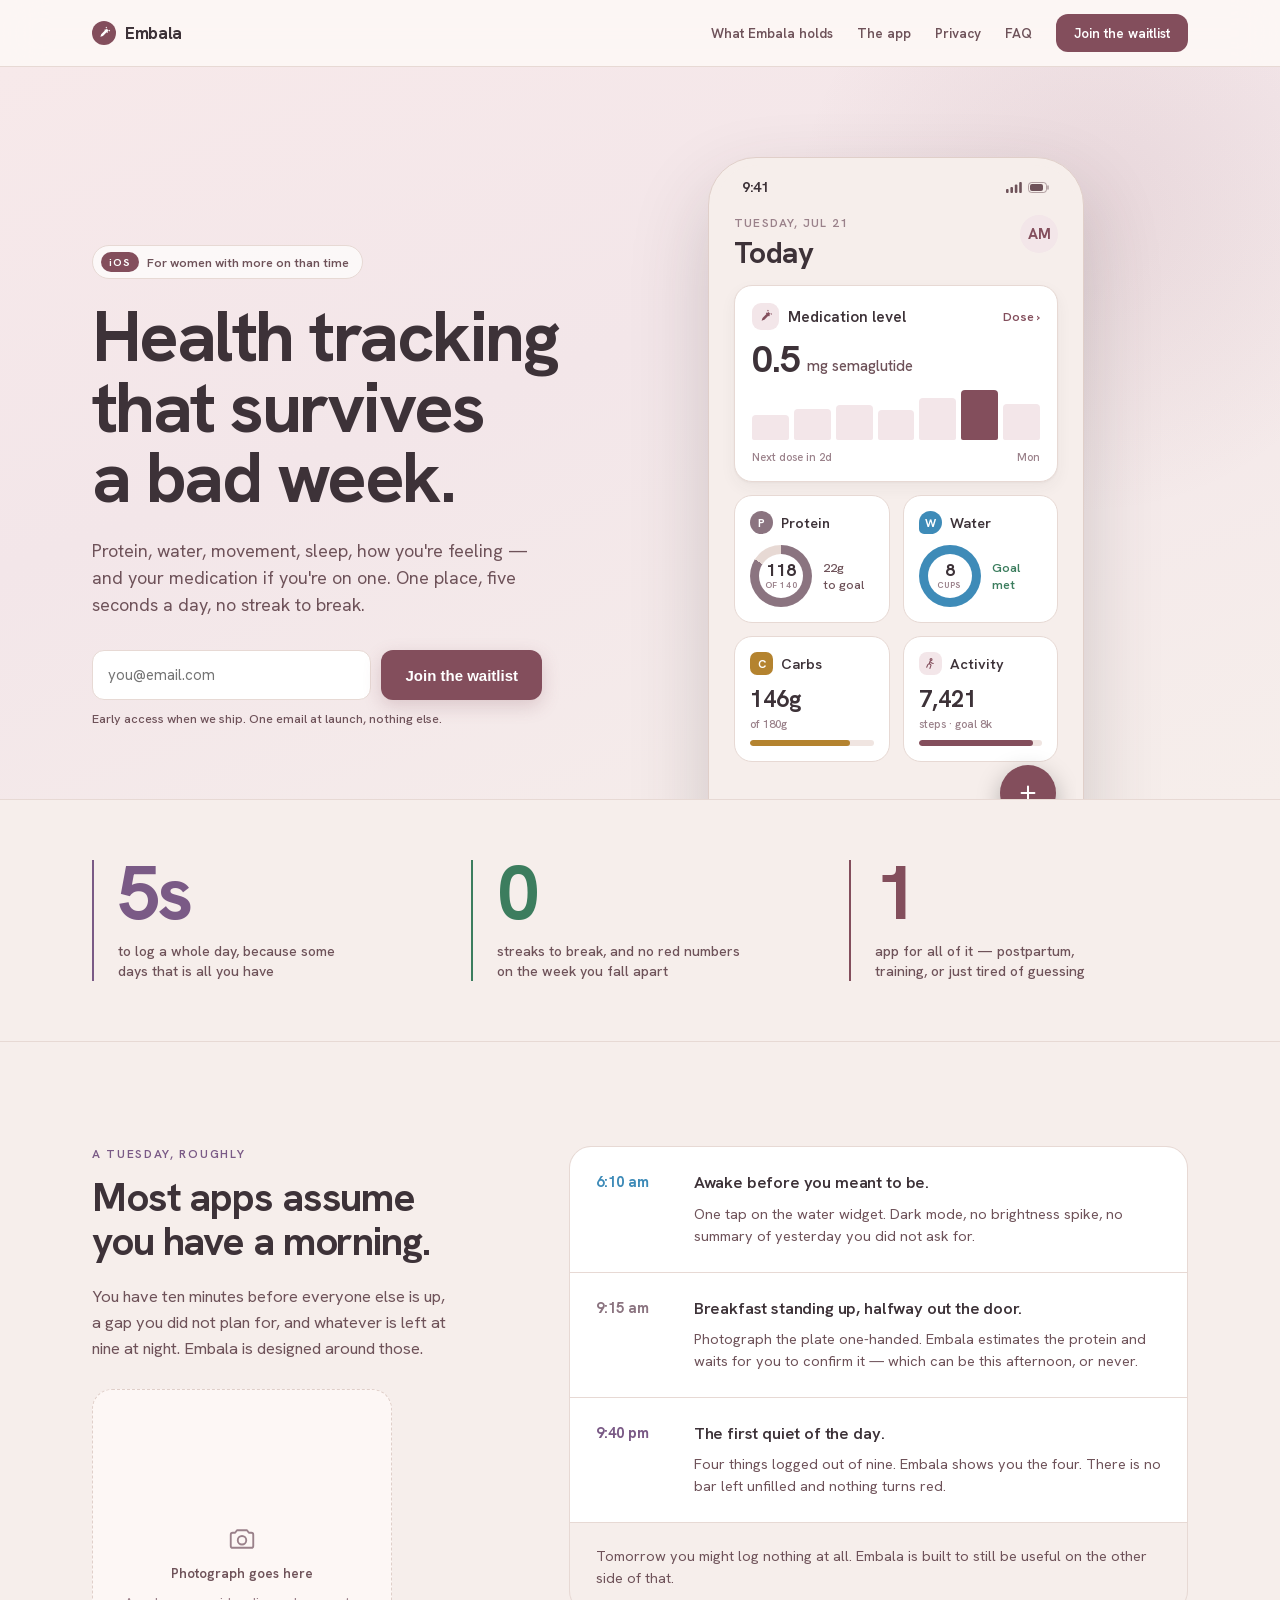
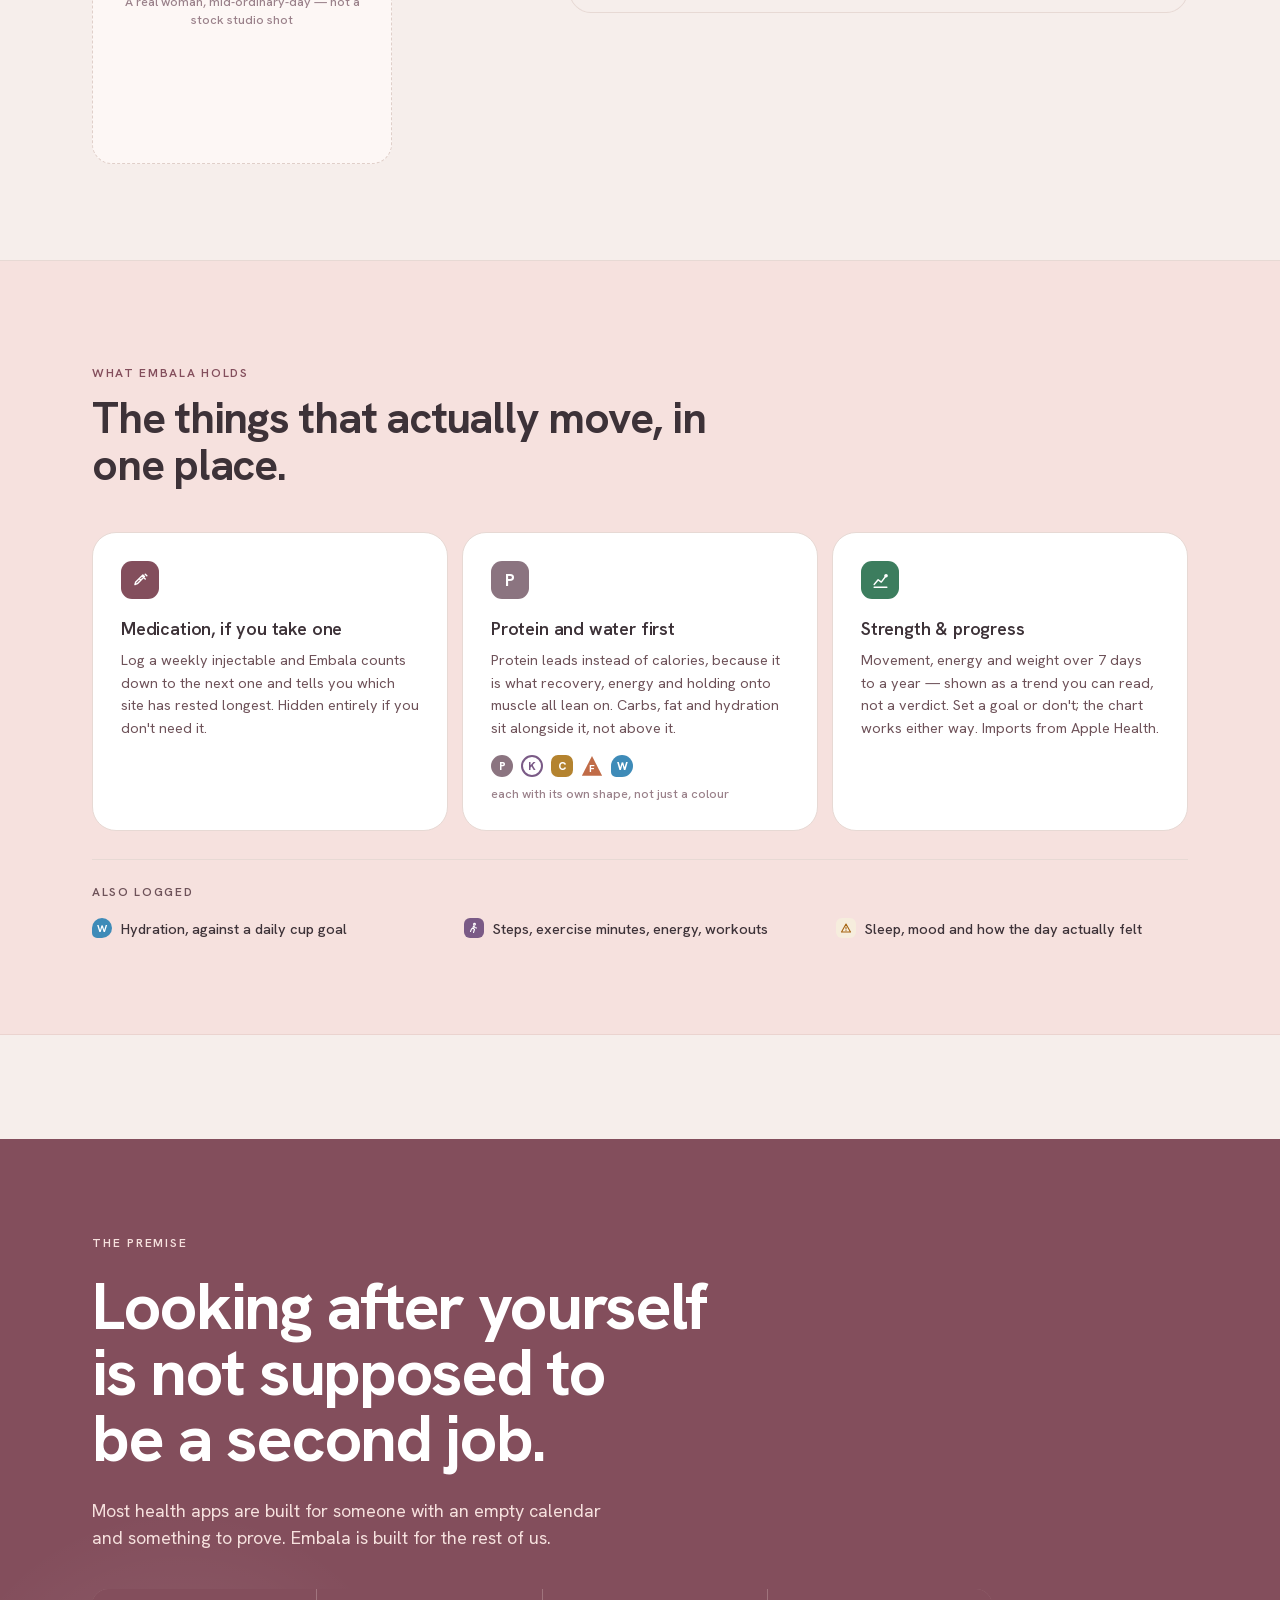
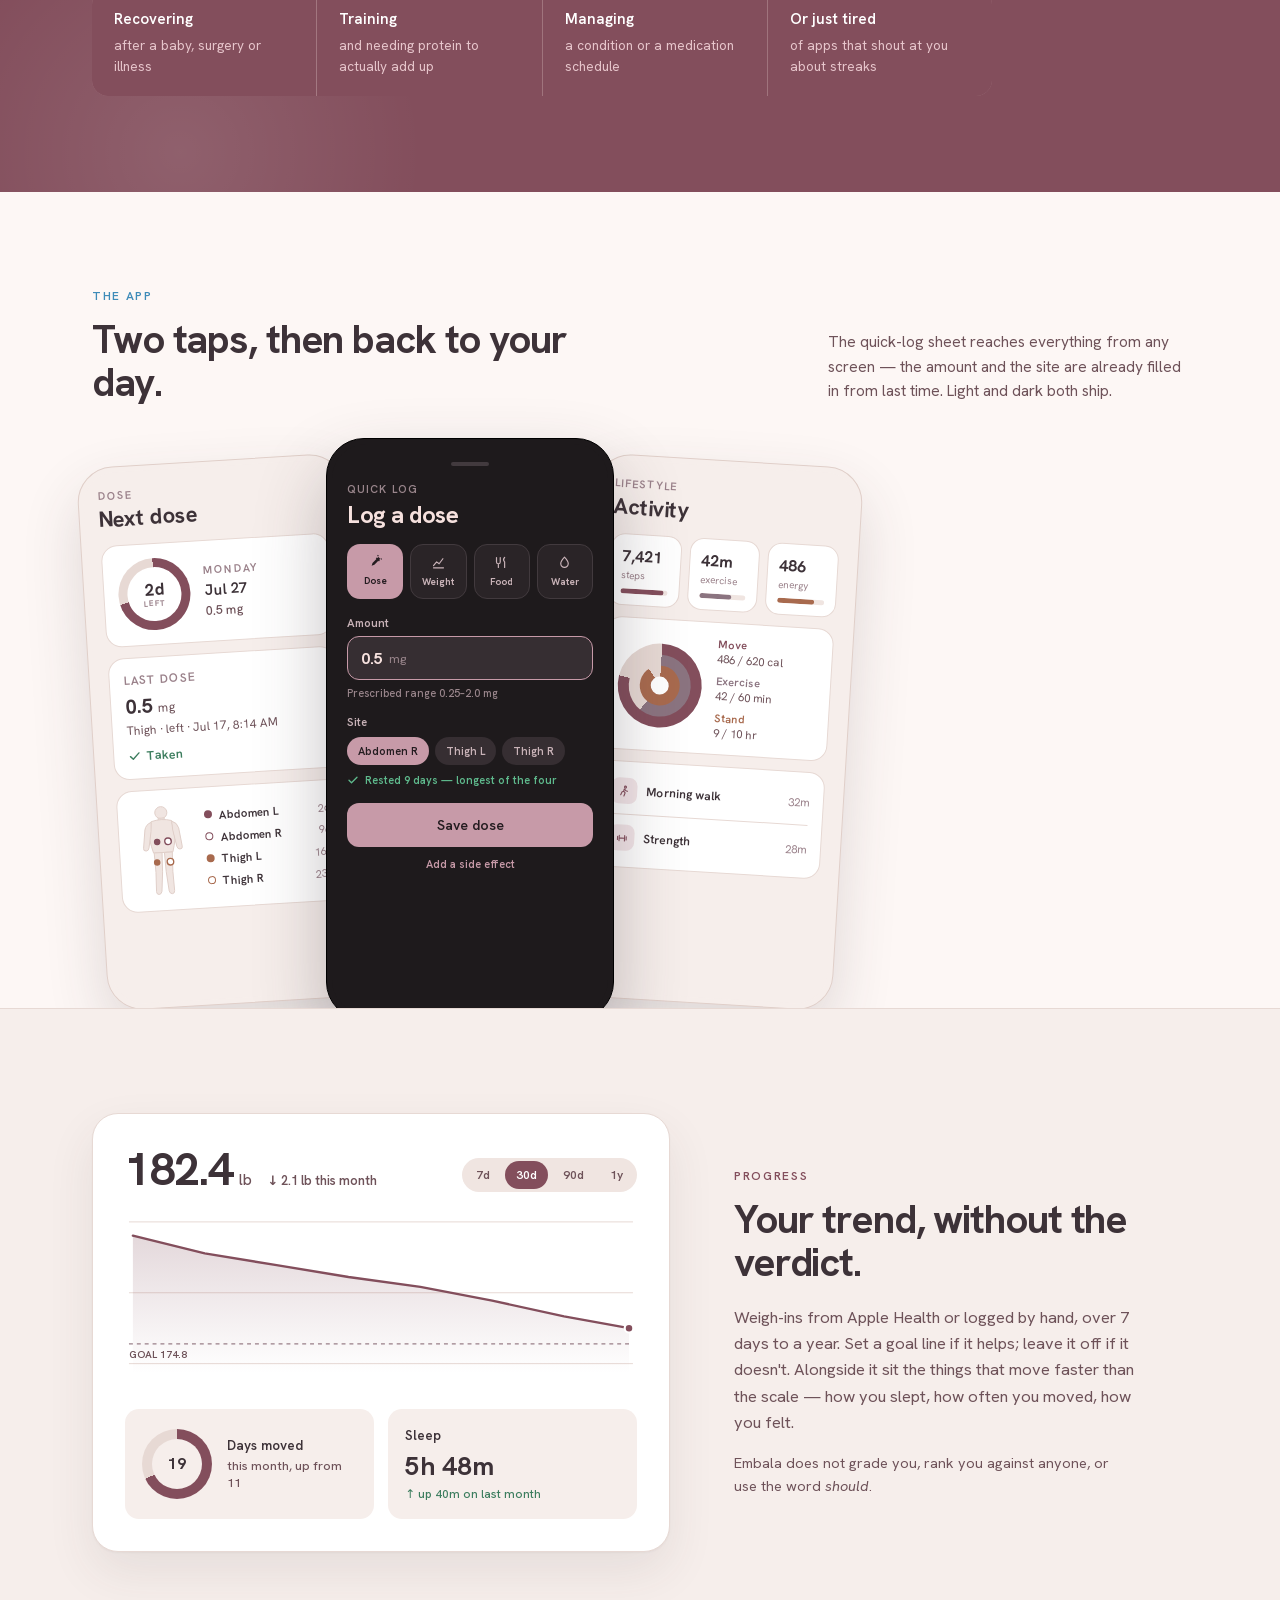
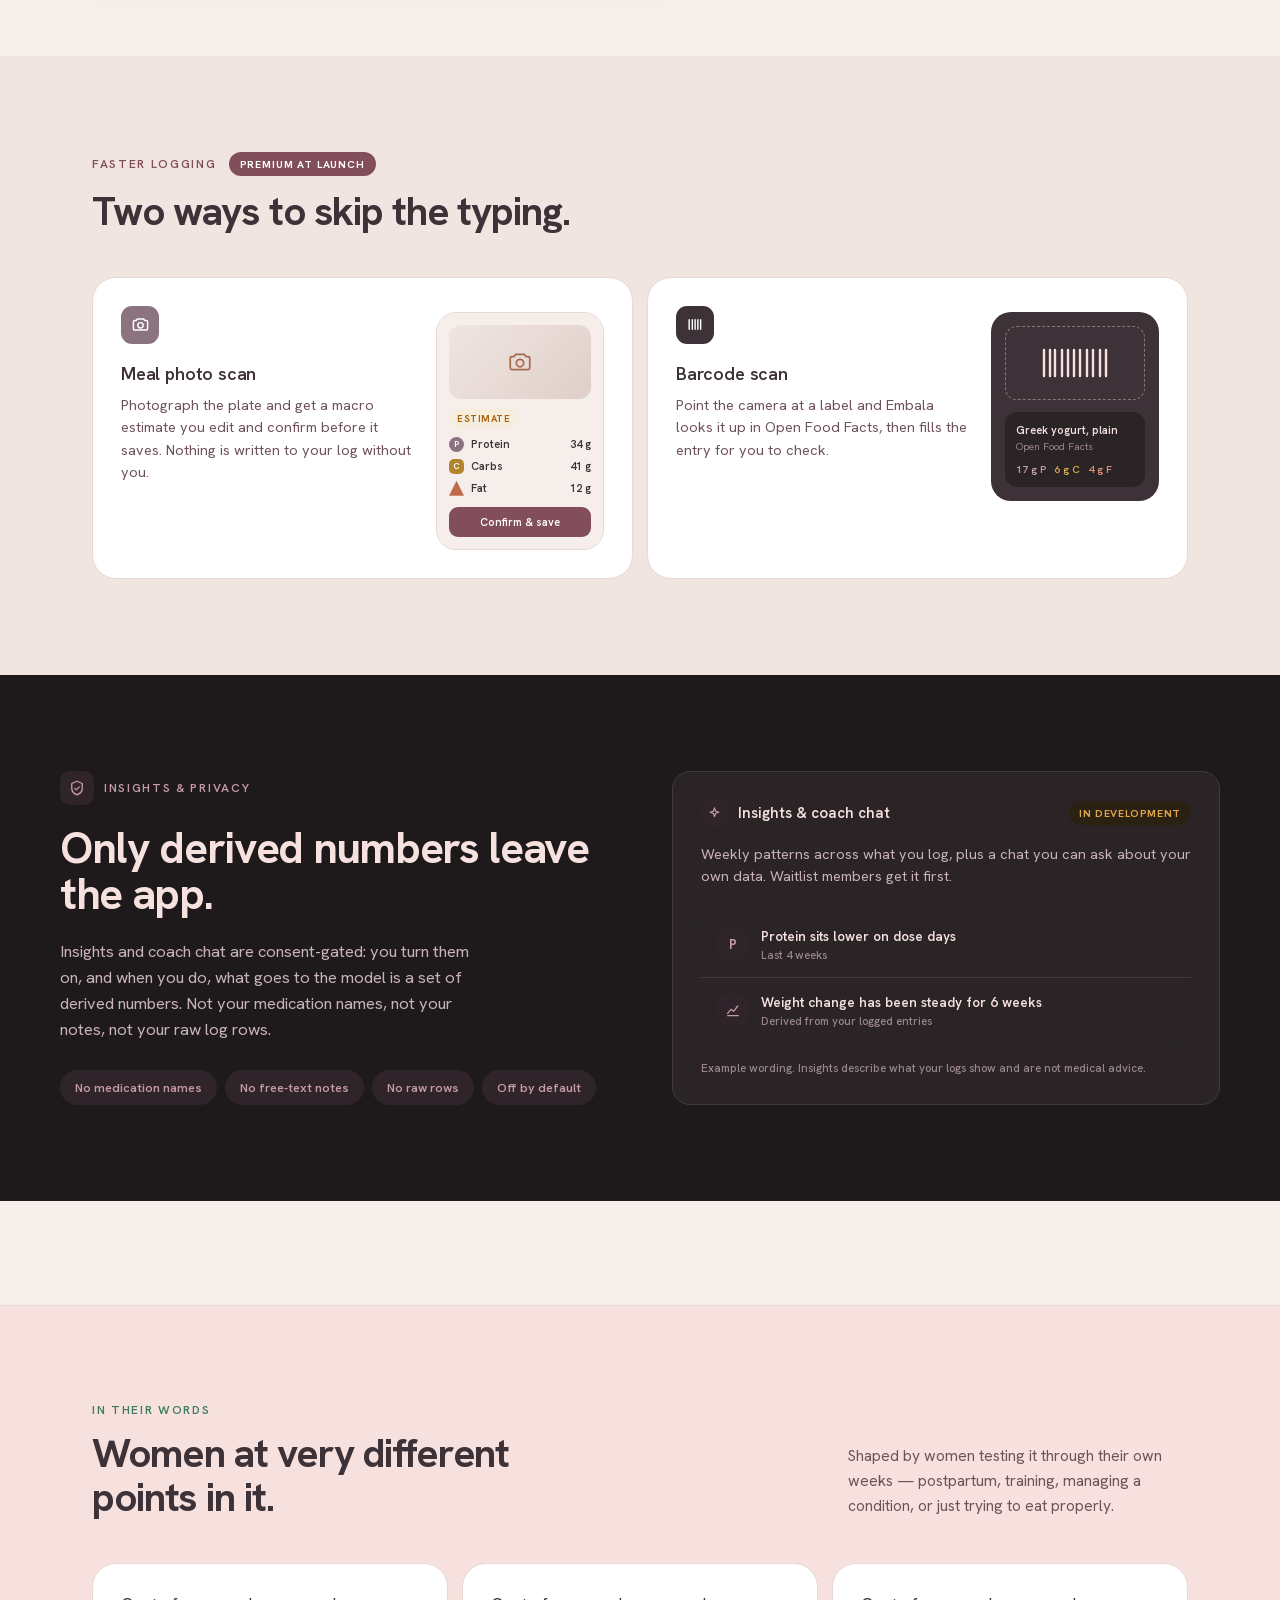
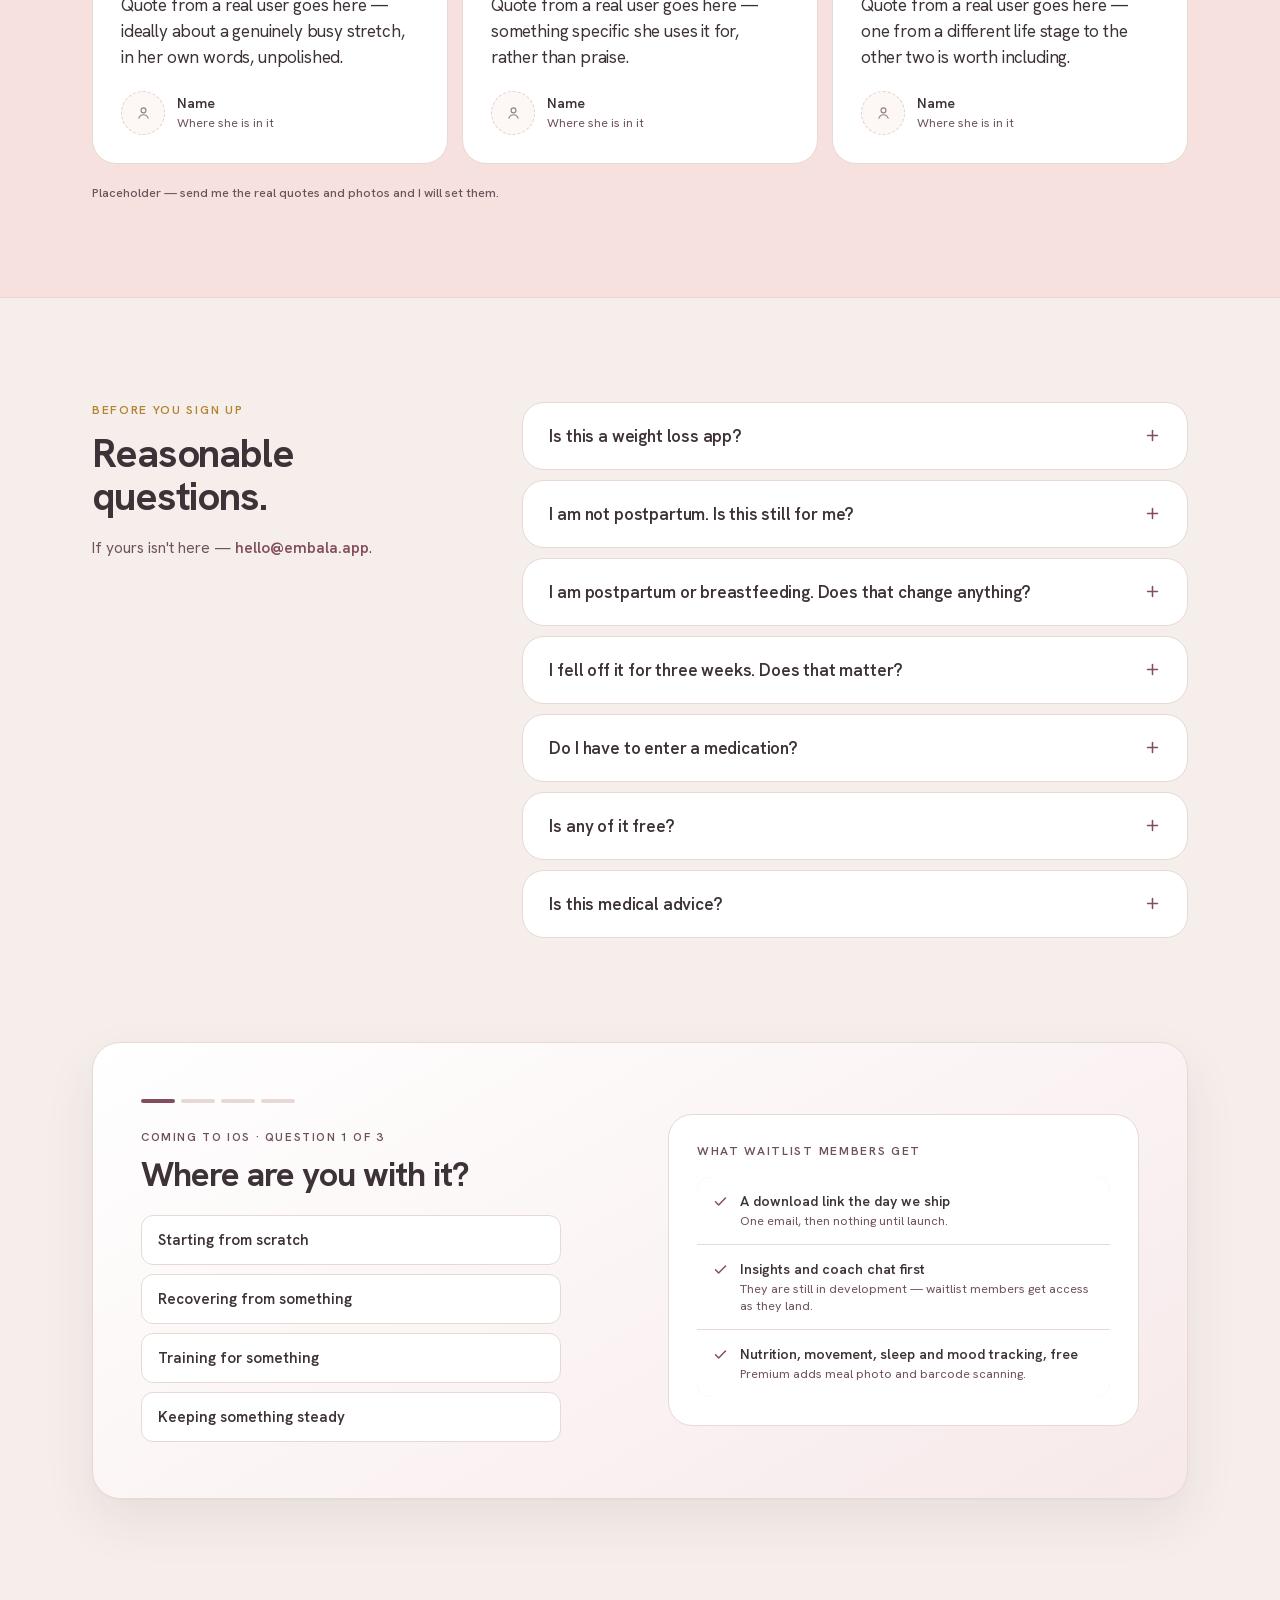
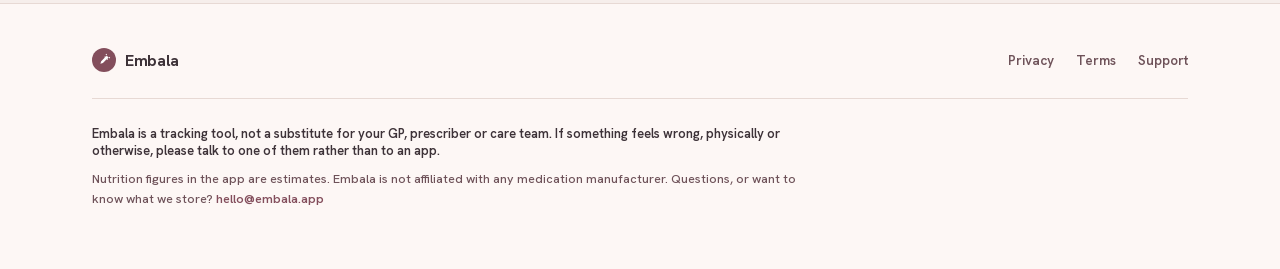
==== index.html @ 10b60ec4 "Rename Embala Landing Page.html to index.html corrected name" ====
<!DOCTYPE html>
<html>
<head>
  <meta charset="utf-8">
  <title>Bundled Page</title>
  <style>
    * { margin: 0; padding: 0; box-sizing: border-box; }
    body { background: #faf9f5; display: flex; align-items: center; justify-content: center; min-height: 100vh; font-family: -apple-system, BlinkMacSystemFont, sans-serif; }
    #__bundler_loading { position: fixed; bottom: 20px; right: 20px; font: 13px/1.4 -apple-system, BlinkMacSystemFont, sans-serif; color: #666; background: #fff; padding: 8px 14px; border-radius: 8px; box-shadow: 0 1px 4px rgba(0,0,0,0.12); z-index: 10000; }
    #__bundler_thumbnail { position: fixed; inset: 0; width: 100%; height: 100%; display: flex; align-items: center; justify-content: center; background: #faf9f5; z-index: 9999; }
    #__bundler_thumbnail svg { width: 100%; height: 100%; object-fit: contain; }
    #__bundler_placeholder { color: #999; font-size: 14px; }
  </style>
  <noscript>
    <style>#__bundler_loading { display: none; }</style>
    <div style="position:fixed;bottom:12px;left:12px;font:13px/1.4 -apple-system,BlinkMacSystemFont,sans-serif;color:#999;background:rgba(255,255,255,0.9);padding:6px 12px;border-radius:6px;box-shadow:0 1px 4px rgba(0,0,0,0.08);z-index:10000;">
      This page requires JavaScript to display.
    </div>
  </noscript>
</head>
<body>
  <div id="__bundler_thumbnail"><svg xmlns="http://www.w3.org/2000/svg" sc-camel-view-box="0 0 100 100"><rect width="100" height="100" fill="#834E5C"></rect><text x="50" y="50" text-anchor="middle" dominant-baseline="central" font-family="Hanken Grotesk, system-ui, sans-serif" font-size="34" font-weight="700" fill="#F6E1DE">Em</text></svg></div>
  <div id="__bundler_loading">Unpacking...</div>

  <script>
    
document.addEventListener('DOMContentLoaded', async function() {
  const loading = document.getElementById('__bundler_loading');
  function setStatus(msg) { if (loading) loading.textContent = msg; }

  const FONT_MIME = /^(font[/]|application[/](x-)?font-|application[/]vnd\.ms-fontobject)/i;
  const MIME_TOKEN = /^[\w.+-]+[/][\w.+-]+$/;
  function toBase64(bytes) {
    let bin = '';
    for (let i = 0; i < bytes.length; i += 0x8000) {
      bin += String.fromCharCode.apply(null, bytes.subarray(i, i + 0x8000));
    }
    return btoa(bin);
  }

  // Error sink persists across replaceWith since it's on window, not the DOM.
  window.addEventListener('error', function(e) {
    // Failed resource loads (CSP-blocked links, scripts, images) fire plain
    // events at the element — warn only; real JS errors carry message/error.
    if (!e.message && !e.error && e.target && e.target !== window) {
      console.warn('[bundle] resource failed to load:',
        e.target.tagName, String(e.target.src || e.target.href || ''));
      return;
    }
    var p = document.body || document.documentElement;
    var d = document.getElementById('__bundler_err') || p.appendChild(document.createElement('div'));
    d.id = '__bundler_err';
    d.style.cssText = 'position:fixed;bottom:12px;left:12px;right:12px;font:12px/1.4 ui-monospace,monospace;background:#2a1215;color:#ff8a80;padding:10px 14px;border-radius:8px;border:1px solid #5c2b2e;z-index:99999;white-space:pre-wrap;max-height:40vh;overflow:auto';
    d.textContent = (d.textContent ? d.textContent + String.fromCharCode(10) : '') +
      '[bundle] ' + (e.message || e.type) +
      (e.filename ? ' (' + e.filename.slice(0, 60) + ':' + e.lineno + ')' : '');
  }, true);

  try {
    const manifestEl = document.querySelector('script[type="__bundler/manifest"]');
    const templateEl = document.querySelector('script[type="__bundler/template"]');
    if (!manifestEl || !templateEl) {
      setStatus('Error: missing bundle data');
      console.error('[bundler] Missing script tags — manifestEl:', !!manifestEl, 'templateEl:', !!templateEl);
      return;
    }

    const manifest = JSON.parse(manifestEl.textContent);
    let template = JSON.parse(templateEl.textContent);

    // Nested page bundles (iframe targets). Each ships ONCE, in the ROOT
    // document's manifest; frame srcs carry an about:blank#<uuid> marker
    // instead of a substitutable uuid. Every document mints the blobs for
    // its OWN frames — from local text at the root, or text obtained from
    // its DIRECT parent over the relay protocol below — so each frame
    // navigation stays same-origin with its initiator and a deduped page
    // loads at any depth on any host, including a file:// download's
    // opaque origins (where a blob minted by one document cannot be
    // navigated to by another).
    const pageOrderEl = document.querySelector('script[type="__bundler/page_order"]');
    const pageOrder = pageOrderEl ? JSON.parse(pageOrderEl.textContent) : [];
    const pageSet = new Set(pageOrder);
    const pageTexts = {};

    // ── Nested-page text protocol (parent-chain relay) ──
    // Page bundles ship once, in the ROOT document's manifest. Every
    // document mints the blobs for its OWN frames, obtaining page text
    // through a strict parent-chain relay: a document only ever SENDS to
    // its direct parent (which, for every document the publisher's own
    // runtime minted, is another publisher document) and only ACCEPTS
    // text from that direct parent; requests from below are honored only
    // for the document's own child frames, and the ROOT never sends
    // upward at all. That last rule is load-bearing: the artifact host's
    // frame-ancestors allows claude.ai (and friends) to frame an
    // artifact, so window.top can be a FOREIGN document — a top-addressed
    // protocol would hand page uuids to that ancestor and accept forged
    // "page text" from it, minting attacker HTML as an artifact-origin
    // blob document. The chain never touches the ancestor: requests stop
    // at the root, replies are origin-addressed per hop (never '*' when
    // an origin exists), and both directions are origin-gated (on https
    // a foreign sender's origin can never equal this document's; in
    // opaque contexts — file:// — everything serializes as 'null', where
    // an embedded EXTERNAL frame still fails the gate by carrying its
    // own real origin, and a sandboxed child of such a frame is excluded
    // by the own-child-frames check plus uuid unguessability). Shape is
    // deny-by-default: one request form, one reply form, no error
    // replies.
    // window.origin is the SERIALIZED SECURITY origin ('null' in opaque
    // contexts such as a sandboxed preview iframe) — location.origin is
    // computed from the URL and stays 'https://…' even when the document
    // is sandboxed, which would misgate every opaque chain.
    const OWN_TARGET = /^https?:[/][/]/.test(window.origin || '')
      ? window.origin
      : '*';
    function trustedOrigin(e) {
      if (e.origin === window.origin) return true; // https chains; opaque==opaque
      // file:// trees: Chrome serializes the file document's origin as
      // 'file://' while the blob: documents it mints serialize as 'null',
      // so the two legitimate shapes can never string-match — accept the
      // pair in both directions. https origins never serialize as either,
      // and sender identity (own child frame / direct parent) is checked
      // separately.
      return (
        (e.origin === 'null' &&
          (window.origin === 'file://' ||
            window.location.protocol === 'file:')) ||
        (/^file:/.test(e.origin) && window.origin === 'null')
      );
    }
    // Non-empty only in the root document (nested bundles ship an empty
    // island), so it doubles as the root marker: the root answers from
    // local text and treats a miss as authoritative — never relaying to
    // its (possibly foreign) parent.
    const isPageRoot = pageOrder.length > 0;
    const blobUrls = {};
    const resourceBlobs = {};
    const UUID_SHAPE = /^[0-9a-f]{8}-[0-9a-f]{4}-[0-9a-f]{4}-[0-9a-f]{4}-[0-9a-f]{12}$/;
    const pendingFrames = {}; // uuid -> [{el, frag}] awaiting text for own frames
    const pendingRelays = {}; // uuid -> [childWindow] awaiting text to pass down
    function mountPage(el, frag, text) {
      const pageBlob = new Blob([text], { type: 'text/html' });
      const u = URL.createObjectURL(pageBlob);
      resourceBlobs[u] = pageBlob;
      el.src = u + frag;
    }
    function deliverPage(uuid, text) {
      const frames = pendingFrames[uuid];
      delete pendingFrames[uuid];
      if (frames) for (const f of frames) mountPage(f.el, f.frag, text);
      const relays = pendingRelays[uuid];
      delete pendingRelays[uuid];
      if (relays) {
        for (const cw of relays) {
          try { cw.postMessage({ __bundler_page: uuid, __bundler_text: text }, OWN_TARGET); } catch (err) { /* gone */ }
        }
      }
    }
    function ownFrameWindows() {
      const out = [];
      for (const f of Array.from(document.querySelectorAll('iframe'))) {
        try { if (f.contentWindow) out.push(f.contentWindow); } catch (err) { /* detached */ }
      }
      return out;
    }
    window.addEventListener('message', function (e) {
      const d = e.data;
      if (!d || typeof d !== 'object' || !e.source) return;
      // Origin gate first; the structural checks below (own-child-frames
      // for requests, direct-parent + solicited-uuid for replies, the
      // root's never-relay rule) are what hold in fully opaque chains
      // where origin strings can't discriminate — a sandboxed root's
      // FOREIGN wrapper still fails all three even though both serialize
      // as real-vs-'null' rather than matching.
      if (!trustedOrigin(e)) return;
      if (typeof d.__bundler_need === 'string' && UUID_SHAPE.test(d.__bundler_need)) {
        // Requests are honored only for this document's own child frames.
        if (ownFrameWindows().indexOf(e.source) < 0) return;
        const uuid = d.__bundler_need;
        const text = pageTexts[uuid];
        if (typeof text === 'string') {
          try { e.source.postMessage({ __bundler_page: uuid, __bundler_text: text }, OWN_TARGET); } catch (err) { /* gone */ }
          return;
        }
        if (isPageRoot || window.parent === window) return; // authoritative miss
        const waiting = pendingRelays[uuid];
        if (waiting) {
          if (waiting.indexOf(e.source) < 0) waiting.push(e.source);
          return;
        }
        // Never-answered uuids would otherwise accumulate forever under a
        // request spray; past the cap (far above any real page count) new
        // relays are dropped rather than remembered.
        if (Object.keys(pendingRelays).length >= 128) return;
        pendingRelays[uuid] = [e.source];
        window.parent.postMessage({ __bundler_need: uuid }, OWN_TARGET);
      } else if (
        typeof d.__bundler_page === 'string' &&
        UUID_SHAPE.test(d.__bundler_page) &&
        typeof d.__bundler_text === 'string'
      ) {
        // The shape test is load-bearing beyond tidiness: the solicited
        // check below uses the in operator, which matches prototype keys
        // ('__proto__', 'constructor') — an unshaped key would reach
        // deliverPage and throw, painting the error banner.
        // Text is accepted only from the direct parent — the document
        // that minted this one.
        if (e.source !== window.parent || window.parent === window) return;
        if (!(d.__bundler_page in pendingFrames) && !(d.__bundler_page in pendingRelays)) return;
        deliverPage(d.__bundler_page, d.__bundler_text);
      }
    });

    const uuids = Object.keys(manifest);
    setStatus('Unpacking ' + uuids.length + ' assets...');

    await Promise.all(uuids.map(async (uuid) => {
      const entry = manifest[uuid];
      try {
        const binaryStr = atob(entry.data);
        const bytes = new Uint8Array(binaryStr.length);
        for (let i = 0; i < binaryStr.length; i++) bytes[i] = binaryStr.charCodeAt(i);

        let finalBytes = bytes;
        if (entry.compressed) {
          if (typeof DecompressionStream !== 'undefined') {
            const ds = new DecompressionStream('gzip');
            const writer = ds.writable.getWriter();
            const reader = ds.readable.getReader();
            writer.write(bytes);
            writer.close();
            const chunks = [];
            let totalLen = 0;
            while (true) {
              const { done, value } = await reader.read();
              if (done) break;
              chunks.push(value);
              totalLen += value.length;
            }
            finalBytes = new Uint8Array(totalLen);
            let offset = 0;
            for (const chunk of chunks) { finalBytes.set(chunk, offset); offset += chunk.length; }
          } else {
            console.warn('DecompressionStream not available, asset ' + uuid + ' may not render');
          }
        }

        if (pageSet.has(uuid)) {
          pageTexts[uuid] = new TextDecoder().decode(finalBytes);
          return;
        }
        if (FONT_MIME.test(entry.mime) && MIME_TOKEN.test(entry.mime)) {
          // Strict artifact hosts allow font-src data: but not blob:.
          blobUrls[uuid] = 'data:' + entry.mime + ';base64,' +
            (entry.compressed ? toBase64(finalBytes) : entry.data);
        } else {
          const blob = new Blob([finalBytes], { type: entry.mime });
          blobUrls[uuid] = URL.createObjectURL(blob);
          resourceBlobs[blobUrls[uuid]] = blob;
        }
      } catch (err) {
        console.error('Failed to decode asset ' + uuid + ':', err);
        const blob = new Blob([], { type: entry.mime });
        blobUrls[uuid] = URL.createObjectURL(blob);
        resourceBlobs[blobUrls[uuid]] = blob;
      }
    }));

    const extResEl = document.querySelector('script[type="__bundler/ext_resources"]');
    const extResources = extResEl ? JSON.parse(extResEl.textContent) : [];
    const resourceMap = {};
    for (const entry of extResources) {
      if (blobUrls[entry.uuid]) resourceMap[entry.id] = blobUrls[entry.uuid];
    }

    // Artifact-host CSP (connect-src 'self') refuses fetch() of blob: URLs —
    // consumers read these Blobs directly. Survives the swap like the error sink.
    window.__resourceBlobs = resourceBlobs;

    setStatus('Rendering...');
    // Page uuids have no blob here — they ride inside about:blank#<uuid>
    // frame markers the pass below resolves after the swap.
    for (const uuid of uuids) {
      if (pageSet.has(uuid)) continue;
      template = template.split(uuid).join(blobUrls[uuid]);
    }

    // Strip integrity + crossorigin — blob URLs from a file:// document inherit
    // a null origin, so crossorigin forces a CORS fetch that SRI then rejects.
    // The manifest bytes are ours; SRI protects against CDN compromise, not this.
    template = template.replace(/\s+integrity="[^"]*"/gi, '').replace(/\s+crossorigin="[^"]*"/gi, '');

    const resourceScript = '<script>window.__resources = ' +
      JSON.stringify(resourceMap).replace(/<\//g, '<\\/') +
      ';</' + 'script>';
    // Inject after <head> so the DOCTYPE stays first; prepending the script
    // would push the parser into quirks mode. DOMParser always emits a <head>
    // (synthesizing one if the source HTML omitted it) but may carry
    // attributes through, so match the full opening tag. slice() rather than
    // replace() keeps us clear of $-pattern substitution in resourceScript.
    const headOpen = template.match(/<head[^>]*>/i);
    if (headOpen) {
      const i = headOpen.index + headOpen[0].length;
      template = template.slice(0, i) + resourceScript + template.slice(i);
    }

    // Parse the template and swap the root element. Scripts inserted via
    // DOMParser/replaceWith are inert per spec — re-create each with
    // createElement so they execute, awaiting onload for src scripts to
    // preserve ordering (React before ReactDOM before Babel before text/babel).
    const doc = new DOMParser().parseFromString(template, 'text/html');
    document.documentElement.replaceWith(doc.documentElement);

    // Resolve page-frame markers: mint this document's own blob for each
    // framed page — from local text when this is the root, otherwise by
    // asking the direct parent over the relay protocol above. An
    // unanswered request leaves the frame on about:blank, the same
    // degraded state as a refused embed.
    {
      const MARKER = /^about:blank#([0-9a-f]{8}-[0-9a-f]{4}-[0-9a-f]{4}-[0-9a-f]{4}-[0-9a-f]{12})(#.*)?$/;
      const needed = [];
      for (const el of Array.from(document.querySelectorAll('iframe'))) {
        const m = MARKER.exec(el.getAttribute('src') || '');
        if (!m) continue;
        const text = pageTexts[m[1]];
        if (typeof text === 'string') {
          mountPage(el, m[2] || '', text);
        } else if (window.parent !== window && !isPageRoot) {
          const had = pendingFrames[m[1]];
          (pendingFrames[m[1]] = had || []).push({ el: el, frag: m[2] || '' });
          if (!had) needed.push(m[1]);
        }
      }
      for (const uuid of needed) {
        window.parent.postMessage({ __bundler_need: uuid }, OWN_TARGET);
      }
    }

    const dead = Array.from(document.scripts);
    for (const old of dead) {
      const s = document.createElement('script');
      for (const a of old.attributes) s.setAttribute(a.name, a.value);
      s.textContent = old.textContent;
      // text/babel scripts with a src: read and inline. transformScriptTags
      // does XHR against the src, but blob:null/ from a file:// origin is
      // silently dropped. Inlining makes it a plain inline babel script,
      // which transformScriptTags handles unconditionally.
      if ((s.type === 'text/babel' || s.type === 'text/jsx') && s.src) {
        const pre = resourceBlobs[s.src.split('#')[0]];
        s.textContent = pre ? await pre.text() : await (await fetch(s.src)).text();
        s.removeAttribute('src');
      }
      const p = s.src ? new Promise(function(r) { s.onload = s.onerror = r; }) : null;
      old.replaceWith(s);
      if (p) await p;
    }
    // Babel standalone auto-transforms type=text/babel on DOMContentLoaded,
    // which fired before we swapped the document. Trigger manually if present.
    if (window.Babel && typeof window.Babel.transformScriptTags === 'function') {
      window.Babel.transformScriptTags();
    }
  } catch (err) {
    setStatus('Error unpacking: ' + err.message);
    console.error('Bundle unpack error:', err);
  }
});

  </script>

  <script type="__bundler/manifest">
{"a37a4375-4a0c-4bc2-8ec2-3baff897ce0d":{"mime":"text/javascript","compressed":true,"data":"H4sIAAAAAAAAE9196XbbRrLw/zxFi5MZgzYJLYkdh7KssSXZcSLZHklOZq6skUEAJCGRBAOAWiLrnPsQ9wnvk3y19A5QkjO526c5ExO9VFdXV1dXVVd3Ly+L1ztvd/ZfHO5si0GRT0QSd4v5tMom6XJZxMsPw6oU//nv/yGSXEzzSqRJVoViP+3Ps3EiLrJqJD7FiVVL/OUvoj+fCvgUVOhT+FVrXqairIosrlrrXwVBW2w8F9dfCXEeFeLkJEkH74t8JjbEu/5pGlchJGTTFNPSorpatwu+zYtJNJbFg7x/2hFn6VUHCoznKcGFT5FNBWSJTQPcKnot0ul8khZRf5z2RFXM046I8+kgG86dtIsiq+xvakLctEUPgR8BrGPAgVINirN5f5zFr7IUqLMAQa8fXKa6mqX5gJBf2tgQrfJq0s/HLegCJj0SrRY0awFa/[base64]/HmsYDOEazEDbiw78E96ngGdbwAW4w7VkFNL7rvQjW2GQKUXFUzs/rxKYUgQPkFptcXmJiFJVVzSX0swVTqZjYGyPaBAmE2nafHD4d5uR+aelj3Tq039M6zSy2orn1ZASvH5M0+MVkvV4j7oD+oJfd3U2FGOyyHAC2Ds3DEB0TPdi6oYGWP5GY5EsNn7WB798/nxw/bm8+UwvUxjqmaNj660cJjicQ6icAN5JRxHZfVmmqSX7wZB69kytvHcHm5ZFqRBdxV7yt/PDGpAM6i9sC1FXtlcCXIpDbzKIFl0ytHKcThOp8Nq1OG2HPYArgJAOP9ggr1H0hUwNYiGr2DdOAAmmA6RIB3RwiFaHlWTscth/5d59L+ZK3VviuhCMSaxGH0rHBluj/qgacKfDFmIcVoxyIS/q+JK943TgYI/Hrx7y0NJ7XHJGxET/6vSX9DojcFXtgEkkSucTKBFLqflvoW5L4oiugqzkv4NuFC7/fsbl7MYlIANp/+crthnA0uEX6tPUF0klk7yho3rppvXq027IoX/bIhric4gL2AqU86ZAMhSxYGlvMSV3+oj0usMJiHT5utWm0AdnR0zmvDD7qBPERsu1mvLuQwIE0YezRo4L4nfRhOazO+jagRjUI2mkKAQJE4ianI6s3kDV+H0TuM8ST/sv9nKJ7N8iqverJGt7MHqRyQaZ2E5G2dV0FpugXwB/ahNLe3nedVypiiWD4sUpifIteWPYRJ/DFHofL0MIgjqWlmYvCnTXWg31uLdh0Reu1ElePniYOdk6+AAUPpEzYZl3CWIo3ycpMV1P4rPhkU+nya9OB/nRXeSXQageZbFsN+J50UB3d7CDPH0z52qiKYlMCKkSUII0c8LgNNbnV2KMh9nibgDzOOV2+B0iyjJ5mVvbXa53s8vu2X2G0jknsyElPX8PC0G4/yiN8qSJJ0y7f8KHDMoYDxLEGbdcgSK9/XKn63OdWd5mSGD9FZXVv6MSNzgj8YSMp8hI9GRZijMK1ChJoCOT8TO7SUzEKjFDH9NsrKE1GvdVJGCWM7OU02Ee4/G41upSJV7VoH7d6bX66cw3dMv7ZSqdx3zAtJ78EAhpbsb9YFFYAFbz6ZlWvVW1mc5wemm51Cj7E1hljWQYgzDGRXdIfIGzsLvV5J02AGSRMHa6ned1dXvO0+/66y0xRpQhZO//a6ztva4s7a62gm/f9wW33z356YKT775c7veIHJd2vsWGQWZZD2aZpOIOqCYS6yG35Yixbmegc01zar0Cyg8rUbdeARWZTB99D2KU69A+3ePQSPkWjEN/9r0bAHpv0wm3DSJmG6Kps71LEoSRPFbEBRPYXYPgE16qyA2loGWYp51J/k0B0Bx2tG/FELMznfg8p0vWC5gLnT7QLCzHv23iwkGxfq0TDIQ2tFVL5six3X74zw+W7/IkmrUW0sn66M0G44AZ/jpCSGFJ6RWWRyNu9E4G057qE6BzKqqfLJu0ZT58DFwp/x/+E17vSZGqdRKB/8XPv5iKVkTAArAHFTebkn6Ko15Ez3mU1hs8/F5mlzjKHUHwHLjq96CMaIiNGPCp4+BNl8yZgsXg3tz4KoPwaXQN0AhJYUkA64ISDTdHuVlRf9GpeJUXzqbwuN8mMV+MS3VqnzWQ9Yep4OKfvzWJfukt7b67XffPv3mybffrU+iyy6z1JOVeOTj9gSGf3UFR9UQ4E/[base64]/bESvg4nqxLrQxUQ3SJpR1BbjAoxrIAmsgSMNqj8zxLTOE/ISagQXX0L/[base64]/[base64]/[base64]/xUUcA4x9mMXmfaNKFoP8e4OIRrOgu64ydwQCGzxt1Tb55H4BwnoQaBFP6nIpHYlWDE9yXECqUMKuAMPO+lSmlg9+IUwuW4hRQdCveaPbsiKNjnSH5MB1E83FV2v3cSyf5gs4klm8P/xz/HqhmjAs55fbSKsIV4Pqm7aDLpc8BkFd4Mzw6O94MJUbrVhVk0nNyDKLSJcD+TtgxeG710idUYnfba8pQQRYeBfukvF3j3paiSQc/TM13YKUVoPuV3KvGaa334Dbc/T4z2VSanE7YbNvmJzdLTVZgazAIimAUuKzblpDTcZma+osKd4Qz92Xf1STBRNshCLp4YRyCb7Z3QIff34GeLf/z6EX336LubydfH8tfK93v4ePh8ros/fbD3sudfVW8u/kxeRR8DOG/bdA0sJBRathiDM6jMRC8thOFSAAMs8EC8r7IJjZFl7CMXj2ZQ0wuZqJbmdzYQQu93JREvZNO4q5YlQXaVIBMwvIXMG9+GeXjlGDU3fEu5gSPd5lWO6K72m7gjvRX6MoA1sHDfLYLBtN459c5WPzVFbdgIf2rL5LGOGEWtrgCX7/KDTFvghe3VlS1QBDBz3wmKWKAlBcZ6kYB5doTOUYfVguI1upZM1WSBrEFchbW/OTySwvLLzWWvwW8U1pO2UWgrbK2rlnjj6WW5qOlxcPbtkeK+BPrYpiEqY5fTaUGAM0qRp9N5VA7aTWohG4pMPMpWCRpLeR/PRNZvZesLAu/nU/[base64]/QZtZttRsosKkkQTULJGA/lunACQfTUzvCZx4tCFWocWJ33/0WDTLmCOno/YkX113kjEugHpjkiVVTz0RCPOCYTxHoWSAW2Q+tVr3pjj+uaiqwsctF1qDSFSNOGKRnLB2mRvr96ndsskwQJYc2VobIrZj0qvbNCYiW0ectq2hv3NsMVrSHtoNGAGL+nI8DT0aEWyY0wCbp/RXRmufoqPL6O1bL/Z2dk9eHB5i8GOrjLsxqPrjLokS0uvfkk/+cOfvhyeHL16j8xJdeQepjPVrRSLq9wvRF/0kg//nMAQizqpUYDswamORDGAVn0C30P1+1k/QoX4mfhWlKKPJTJSTCChSzqIpRcGeUTBsPh2SZVzOZ2JOiFz0i5YMfpAdbokW/UL7qK3w3X/xy8kv+y/eoyFKuXJPivpWRBdyj0oGH8kQVpVHnyoLvbNWFn6qLBQ7VhZ+qqwBWEtWFn6qrMJKL1SiDUcDGdnAZWIczdjnrHJkAtLgxu79h7ey/zLoBQOXd8BKzVIZ/iXTU5mmKIaSaxYER2cdcX5M1v3ReUecHTvk3fkZZd+eRd98GgPjnwFe+XQLf0l8IX0UTYcpZ9BPnZNNZ/OKMt7gL50OIz7JOOOAfuocmCFJfjGlrJ/Sq234befNZyrnw8xOn8E8LVXWe/zQuZN8XqYa5h5+OVApX8KlXAsy5aVT2gFR2Tv46ZYYp9F5akrs4qcuMcjjOaP2Cn/p9P54zlBfwg+dmuRzYE1D6W369uiNzrXLapJO50x0/t6DbxevSW6jtZdbWFE+7kKbfPRrePly8DjbGj+52aep+p6/HbrKMpKysoRFW5mvcZQlHCxlGTMCspA7BrKUGQVZyh0HWSqOpnE6tottUYpfTtNGlnKoo8pI+qgiFoWGeaUbnIGMZsRe55VulFJ1+XFeNlXYheQFNap8Ho/KKioYh0P8PMBPt0Q6TUz+zjRxczX1KduhPeVb1KISHq2SIhoaFLbhy8UA8xUCmGu3z3lqYDnXHlXMN0OK+e54Yr4eJMx2Rkjv9xn0XqgkF0ddUiGqy9nY6lJ6V9It+0YlG/rpfUQ9BDoFIX9liXNclinELtjsHf3zeevB8efW0T9bxw9bnx8c/fPB8cMH7Yd6j/HN3vt3+4cnBzu7r062dt8d7LB7DVfr/XS4czmTC/az4LLLe5afk1j+agctUDi4ObAk2svPJb6tYYYYaflv1AXpvAs+lu3gKOr+dvwIfX2Ww+/4YRsyH260l4dYW9sUrIFsoZqBkcdlgBuMSttT/lYMTVIhipQh3KY7MjE46YDq0BFT2nVBvxi60WfQCUuxeUTZJuSREF0edsA0pPKtLvY+Dqt8N7/AGVWmaJKhz4uaqTsSVB+goI09/karpAH7ptGxO1F1RMTIPENkKvh/hEPx/Nmy+m49bxl0mhtbfjZKxxPQzT6Wn58D4cHsaz3DnWNK/Xq1dWvdj8tcDkbtuay7rCs/9+o2DyMXsdz+R6CQj6Fv4ywqj60Q35r2YfT9W6gobHZuBc+WN9tIHWwDCRRsbhx9/Fg+P263OsS67Y6u2ILeI1EREZnY5ErCVmvDfZb2o/[base64]/afbbMwZmKRLAdyYhQBrryPAGub11f18drhjSUqPOoLtfRXh76e1MGCwLAWnyJY4VpmfiLWOVtcXsfhU530DmMsh2egiYRtFpN1OdtPsCIRwH+I+1IOQjeaa44H6N1xaczpiAfwIAA7uONJS/6Acq8TitYH7HPR5K2Mg807yTfGkdlmdq56JsYgdZzkP2GY2zc3tbcuJZrgTyQiNPkKAxDRCaM1EmX0vIz4+BQ/As5HkDe4Qd59kyqOndTzdDr7k8YRIvdAnYUC8KFVHtumDWprTb1hKzpzBOqRrPD1KhtvUj4jCBShYIlHb+JRSt9EpP//C7cLEaad/K7Nr8Kd4TC2bzkuIHQSrd68aStTma274kCMA2f9EjySc0li4DNVOqyK3eJKxE1lIJDu3W1/kRFFmElGGE/i8YZemoNz6IB0j2peWecgYmRFNAYA+FP3E21fLXaA6YrATubKrgivYKE5goO+qBmNmCubXY+lYtRV1AQxC58Hq0du6sTJ8tx+6btD441a3nUEWbHEck80MdN0uTart9xmahjuFWfvkGN84d3B6A2Hf5jd+fk/f6796gOLz8Ufz05ef9hf+fkRDxc1g6pI2qrpQJolQqLYbPqd4HBc+qjypXZ2eJoavVFxwjUB0XVqg+OvlNfMg5Xw0NFHsZugnoaE0BLxhFZbIzYAU6ogKaVKxPREbahTllRvhRKtL1NPn+lKsjaPVlsSToWzSEtq7o5ncWJPW/DcAnabfR6SiVkvuDIFruKGpQ6hOevbjR/cB59qR5uyzufGcJRhHIGIEN7gKcT9uGwnnOybG4fAMPu9axuN+kahzKUi5TcptUMFgZh4vz8WCgVCaaW2OXlJTHNy3QyBFr0RJIVgFuXDvl2sYUuzIhsOMXKVB6gmyPAlu6tzA+zOkLJt0Jv2gUmDLKKJjNakb2FD5dF/[base64]/aJKB3i+Y/AZ/gsji//g0mTcCp/VQtz2YL348HcNQk2Oz3xc+DPJqM/a7vzM/7S9uKCs3E7jsz2MAD+MhkGqbXDaShqHGCw6fmsUOH2GwIRCmBgMFWpQq+YqEpDvHpeOVbBwF53s3eE470fjbhnns5T1CzxR6bffyAHYGc0FaaOImUUZq8oYdTZexAjBtQA26PdcjoCZZJhixsZC2CcNS/OFFtRZgs1QcwxZV3DKoQf8lsXYKXtRHiwuvQdtuBiAkK7ZBNP0sjoYZ0n6BqcZ1lOnoRFPqRxzBSWvUCDOZzBIGMtvmwtWOMOp7qod1HGKgS0r8G+3W98bnqoqR6fHYbyuc0mefoEw1WsH4mY4b90qYGG/ZE0cjtWpWO9tmpy6wCZAbjjiD8xaIi27GYYG+cHOZmvUIjptzWqEXMHO/3VoisQTzxzSruMGrK8WALvKewqYoAowBX40EJM2In1KYmFZ+mcy+8i4VU4FnoGtJtLLU9VeN6EydDLpXpQ9VEi83J7JjeaXrfUaUOQPZngKMsY2yNxesYvKAqUs0KkF+5L2LpXsqYxm2WSEe/zPI9Fi/[base64]/UOmje95QpSHVjiWq7ltYosC45elVEwwmplNdIgR4gBvog2hF439VcRqPftGt0oVW4rtXdonpbAk6ijTDoXAqp7+sLACyYoV50lyJXiuYK1rUTeeKBbgE/[base64]/TBmuqtuy4wFtA5j+zdZ1vlm2vE0Ma+VEGByyrw7YGPiyBTnq+iKJt/mFW4rLaQ8JhlNtIu81uBLwGsW86JI304Nh9ukCL13AdJ9Fyuln/0mRneHFXdL72mM5hIEFM+HcTNAypLUgX18T284U9wAji5ubllfQ0cNsvQv/vKnsVUU28JIWNAqS4jwt1GAl6iA8L8DwHZUCJlx15SLnodbA5vhnY9xM5yYa34O+8iaMGnFV36xEC1ODDrKONSeyEgRAlihxy/qRe0nWucc6uju3reoZrurnCzHgKUCqg7myixNb/RxkIpCmUYRYzUsC3kU0pJRypp1bfjSmVLPodFZeR3qOs7J6naIEtR31NXcGFtN+i3WrflTKI8S1KlEpK2Qg5lt2HfTmvxXycPMbWhS9urRnZV/oQuf5JbwVoNHqioOFdEw4DjNvLTbdPSjiJnztLt4pjhX/oE2LFQGgpCTvuapRIQHosh+WczjwfkISS1FL5jAjrlQ6iZw1nkj8YsHygNU2grrRegByRRHskXjQ0teDTkWEXREBlpDMTohggNAt0sUWIpJqR8emQG27TJdijnlOdi5TkVLIcTUO1MrTc6F95f5bl1q3LKW1xZRR4aUUGbq+mmrnF53apeOgzDhHPEeOYUpTxa/[base64]/XUaestXQlKS2Fv/3pI+9cWQev+fpyXQ3dG8gQ/Uw6D9/LGXHudYAlgXEznzl58W21I805vIG/utXXPusPSXlupgnfLge3QpPmujr5RYd4xKmgb5h7SwBM+Mr5HTy0KmWp3GPStq0jNUeNICt4zw6WzvqJIDH7PthtVdVg9pavDfmdDC2SWEWdNLSJyC4QHZnHFL91UlFF7dXFUxAuQ1M6s+jo8L/DEpUJU2ZmbXoL2aZSPlm39S8MAEAjJhFTg15GdRIdje1qoK+EzTd4NoHIwJw5c/hgGp+Xl56q8bAcfNz//6fPXbXXt1Jx6Drl0dfRp6QD6/0Ww44V5YkN2Z8lYmhr60sa/uBhc3rIWjKJyS1/PozaYQVzoo/6gxeAmxRKybO1GbzeClyHipvdP6RXFRVjQQSY27N5v3rYPvlCFM01smt8hZfbsNjcXrHE1dlZ7BBboTYoaUtehe7z/EpiYLgA008h1QXJ5FMn2hED3o1XbLB10kXSRapluLVdzXKkQSJtKIFFRJI/zKNm5hOGfRuOA5xRMl46Y83XWSjbbovBcxTiIYMi7Mw3recOyJ5kd1xzrKCsJJO2r8NaN0iOHKq+uT+N/7q1kmOUCmVT2I3AWEdkhF2epkFrVUVSq+s7a0Fh/[base64]/gJsc63nQrIjGmA19jLN5aMIT8FEt9HLXCPFJT2LJ3A9NBwUa/GiHrzLgzMoID3q3vunotmE76+8ZCRu1f6WZGfHFcRyWBHBkh+8zMBQMOCynF30C4xtGTJqiqQ8E42k31A5/ScK4v+RLN3FK/jZJGEd1eIl4RyTPvgDQoq4xUwmyCx7do3AulYtP+SK2nJtjMQ/9/pfXgoW88FhhuerDAffk/xdUsKP5o3q4ZUaYLNXPqvtEPfhv3QG8UbCkji5YK82ktoI7NJWUptG1FRfLYxHjVm9Tu8CfGCwTImRKYfcSMzpdhIfcKyhfjcdB6aG/MyZtBEut0jaZZUtOe7WJ4c4klGW0VBeUJt+4F09IRoDXIffzN01ULa+9qIhNzRvcSUY0A/vvsmXiMO2nw85HAMYyKLSDCiyrIwEBSi6PWXaS29ggvicG9baj2/DledRJWudR4vnnSVkNAN9vt/LyzT5FEGIPx084/dvD1LvfKDA50lcH4qEnDchOJnK5zgEWmglS+pQKXrfOoBF7ENyjEeZakuYjmSZbf5yqMt+8OT+T1HQc7uztbh+/ojo8eLIR03BcDSf3rPY7lYbAO79a3yc5yzPlajIPDYXgS85DCSMxVFEd2XO2xtFG9wK74dxpyfKX+u+n4yjJaKCrWNltQ224YGAp9kBjzdVBj777VBhK29SagjQfIroP5YJBdAhoWTqCJfKYzDe6c9C3h287FLHLr4WmVuhFnm1z/PUbW3dtx9zSp7m0DNDoaafngw0s8ELerpjLzd3kFld//Np8g+wjqC7iML2Nnvz7Mc+4BUVB4B8VWa0ZAQbrODyAvjshA4F4N9OqgsmXxHv7dXyVwT/wtXBSVmQBgjrwkui/VAXOsYtJf8u65OooqTHRkbWNPzle5ChLM+y6/7pL5lT7LSq8vmCuRWL9BS2IXM2glAnRtOVfMSTzwQqyJ4DxwGVSjDNptzVi7W7+tDF07j0EBRndZfvhQvIzis668/UNUOd47pHUFreB28FqlKgL5AJYKPQ+gMQSRrV84WNAy+9cNepgcqgnG/9LhF0k5+m+ZVnzVMd98DbTtGxoQAIZK3G8+cb8rrYikteo2eJiKcfqB8oJ7wXUq2JA0jbazhMSghlfPl/VP0GXy3h5Wr+gv2Xj8Aa/BqUHDETuEERqMI3pbDddvHDH90iCzKRiX9BBFJYJJWgxh1PC2EqnT6eHisj8D61o0kHPAHg36aa6lAF7fjonE9qON3nEzLNWNpklX1etaPG14XAymUnN5JctpbWN7i9rQ5n/LmzImg3Yo9WfJMQYfp+tK2EvpqPcT8QJYc2vpX/6iM9qfP+v09QcEr+2sG4Np4GHR8Wdyx9ozbftCQI+wd6S9HMHcyi/onswg6gjN6+SR6DfdxMnkizB42T52GJkjOGe0rJ3xEWdlSLiaTd+v3r9ndcQrOlPqDxbpn2l5XUfWuaIbhiIC4AQC1wKqDT+aKsqUxhtG39dMP2PNuXac3gLnT+Wm0JeCyzX5AvSKYXVMWrxycaPfGZ/B6DxZmV221DYFqq4OgnrLnE0r+aHmVM2zZVmtpPKbp7FAmaNX4FQCv2JpXTEivVzXgh/iEWoDpaOfd4E+UCTAUMehWlv0pPn3iFIyTWeyl8vZ/nd6gxv+i/vBDws5wXd848Em+0VlWC71Bj5sV5HSCs2Ec8YZx+Iw34M1G385M4MTVOhC7VCxNaJYctHgXQug9C8+OSHth8UUrWHJp3G1KHkVoaC7CtRTAB2RTst5kcq3LlzO27/1dY0X0zgtAdgWX7Um1C35qkVKDfSt+qxHGKmkURJQDCR+KaubdMWmt2gdAi9JTFXyuk5dsN7bwRO3FCvn/XuUmqZpUqrVFRQYEg9WNVwTD6bRrBzlFQoXXA8V2R+UZvLjojksRRWdpVP0t8pzuvRw03/++39oeOKhMCd/C7x4NkO4DHifKm1Vl4IQbKPKNMviM2FNBXFeOsC4oS6YxCNCA2aZ8X3xnRWlpUMtJpflE2ugwyLdy/OmLaDgLyOkiuEBfu4bQBRgiuMN3dT9gLiro+kbnpN7i7jC6TPMkxm6GHLVe/k+FsCP0ZWT5Gk5fYCD0I0q1F4qojKqF2Ab8yXalUfFrjwMLV7o9mGgJjMQNKBASMz0c8HE7ugil053DxhSH0fjPIsIyAsMeuTbJEvxCZD4JEB94bteS+o7kCHHDkVTB1Q6Pe8mKT4lgnPJmkPoWEEfy6A7AnPiPgM8iIA0idRu7EOzd9b5UKYFu3i/rN7PeG2dufAc/[base64]/[base64]/[base64]/M1HFYPfOT/riNpD6zGFexyg3mkr2xbphpU0fOUj496YsuTC1RzbiJq1jIVhWEv/zJfgoA9XwanLIOUEY9chztZoDqK3AGHO3X9k/GFlyhOR/JuoDJ6cdAH0ILtMlX8ep/BFhhSlu+FnszRxJqVFotokRAFLXgcr9LijAo07dmSxdCJDnRvFBYS/oZ6U2VjG7/EtXs0aSjJsyyftul+MZpm+CIwhypgFadOiP5/TaVTRTOdPb5VvGFgsz8NIzfh6gVY0glJdKENKDXLkOQzfKugcls/WHfoDkJqW3NZ66gVaMJ7xt2uJdlbu7VG3/C64ioxT7DVuLqFdgiFv7VAwD8ZRgZeOkahfF4k0Ri1QYJ0MMhg66R5HNFC6I9wJLg1kCA1KMErw8I/NXtom4klaH9BbJY4/rG/[base64]/gM4tH608t7o1IbmD0VsEU807abh3x1sLt8xbeT0/1vCxGxv05Oc/+IKE9NxDhWfS9prETpOxtomBt03aXz/UP60vKX0aSnL+k2ThiXDkuttmn0Co12FRi2rBydrsFa0s1vVDiU2jW+yjmMSjNa6uDo+1norBi/5mjBHAJrdFqC6bfr6sc52HoeiqDume7bFUS9mIlZszO3wFcerI1lghPHNG95tCAQh5u0IjAKyv4V7ohrnDwExgfs2y9WXAWjzKqYBOnImApCc4fBdwgomX0XvgOw49awsK10FpmG09ur3a6LlTKzmY9XeFhn+MXfIIe14o0g3bODkicqGLTP8GwXWzmbHm/m8yblwUKm+PgLZOA/84jK8tRVnRTwfR4VgNxcbpkR1p8LNnXZis4PR7sZ/HyW9vjY00bCrSfJZguwIdasaLgdV2o1HRU7TqtVwi4s1Ksa492nh1Gn/bxj7WzG8e8AlPr4h4y2XBWs9v4sPNAvcSqwG8txFkHv0jsXP/J7+ImuBVxqmLmdKUXRfNL4ll9fqnYKWZmtTApcS2b72KlmtewqHbIOmkW7ILFSMpxMGJFcqixBfrJwLB3lvSjit/WHOrxov2lulgMTSUk1HgY46akjdkPI3TgmOB8ZUauLlGiffJc8CQ7nNmnBj9cmROaY4hifcOY3+MEmn27Unj13Ew8ULYQiBDzHOvPDRo73wHgWN01LesdnnuIYFShQZyovlnKmsf3s+JP6vuzdnfBk6KKIjz4tdVnjxIRDH64KEysIBscNg6DsuHtaxIriHs8WH2/WcUhouXUGH8EgRdzRwFKNQwFwzmGlHoQa9nZXkcsNYjbqif9TBwMrDLKYQXI4DAbnAvrgVawrorJ3BII2roL6NyADtTUYJOQim9Fm/a9YxMTyHgmtfmUDtWruLwUiDzYdky7KO0GEy+OduMXrWjp7QjdzBXs6OdP9yQJW1UaoEkhmOUB5ExMkn3EdceLhL2ZuOVUnDk8iYnHWLmdVmnyxL3KVmSgPyXBMB2KGJ/fk0GQMabmCiTH05zvt4yNANW+pDKp3JA4U7vyANoMznRZxi8dKeIMgkXHqT/8WD+yoc60+tNj477BlHslN9e21AuAjBOkXgRFcmUxNgvb/zYuvw5MM+bpO1RlU1K3vLy/Pp7GyIlvdygQz+19Wn4Tfh6vJ8knACrtmJDGoG8R7KOwAMvIP9N2T8jqJvnn7b3X59tXv54ur015XB9wfvZz+n59tP3gx/q7Zejad7r57kvyz//W+vJ4P00Zvy354e/rqTbRfxD2d7uz+9eTLIXi7/mwd8+93eHQh3k3xSQxoT70QcYbvIDw9fX45+W1sd//z6H2/34uTHd1e/rqzuJMOV09F0OV5bm5aXK2dXv75fObyMfn78y89JefDD6uBg+8Pg8T9+PF3VDbx88XJndzHif+1H/XS8jIOYRHja6q/fhWvfhyvLlO5jy8BcTCcrT3/Kkuztr7vJ7Mdfd3/9/vHr5d2d7Onfzk/Hy5cf/jEef/O3N7tXs738b08e/y0vfvx+97yare3//[base64]/mYJXk34+bjFBnMuhKZ5uOwfVJaG35Is8r+SpaIm8eQYe8xgpKzS5TIf0XgjUULIp9K93tR7YXvCGt36I+wjgHTfIaf1gNg/c6913L1/snrx/t7t78ubt4c7+z/[base64]/Q0cnGElkCERQAWTobuND56HeA5pmtDRv8BsFxg9a+Gg3dhcBiDuxZSayxDzgB8VJHFMm7q+rk5buQxXtkAaKapJNpepYprDVILmLpyFpP7xNQ52GJyysjHUybsHW8Wj9QhbXFUksi06eEsP1dHpWgcYnZ5NcKzV1IjGY/moGf6Z9+3oHqRNb8L16jPK2GS89b25WS8jixx7qMxo8AGdsBql05qRIQsVKKJ8RdRlcShjrp0uUro5yOY2dbAENX2qLhssGqMjwcjPzzAksgCjH1mEfBJB64fDw/fksSjIWTZ3969U+EatccsqUO3SuamGvuKLW2KjPgi2bAv1C3AIxvURDrJxyvYIcoKVgW/Up1UJpnWr4NNSooWrqhQmxxayISGBekctfEDeXoIOJb7NBgC63iIpKVNALxXmSLp9xIj7YntvvvjoGP45Z8bUETDRYhTxl8QQfxbpr/MMny8nArdt34Q5cmGTi6HUU0IJ1M4JZATLTYPLQRGEr+IhV5xFLP9UVBOV6szJxOUb9duWosQ16HCtp5bZIITChU/h6ko2JzeFI3hC6hoJ0vOpovt541FAizCrldukWZo4niuPmVvyMh3Fg05Zm4gues4It7jnCuPFMGSBxsE1elVgz3FymAboMHWnuEdCl7twJtk4KMS8ZLVbw2EwePoE6fUvOlKt2V8ft/T2IF4zcK9evNnd2VYo3TqA3grldPD+hFa/1OqrSWueFVBrAn8zO/smw5p1fZK/xOMpBlT5aOiaVvclPuigGrJjWRkEzRRrZogNhuqWwqu/oBwOF/xzxO7Oz591NbSO5LzVec6852Oa5lQr1pCTW1cwDYRQLJqPK7sn6pTsIqtuy8X4jN4DwYsZ9fMftk+L11HXKrBeATHM75cp08pmNu++HiIdsyT26ME0l1JA+mDppnG51/CgJQJosScwzRML6hIAWBzkHSRNbPfFU0CtPrewPos30GfoMkRY94QOBOE+OLV/PHj3NmSnQTa4kveh2uCkKIzOQR7QvWT3EYr/[base64]/[base64]/gUVDQV8+nZFE86SvTCBWKwHpHqMaUnooDW7Hv5FzR0KrHJOpzxwRk9ct3FxWcRCdLVcilOxtdD1DYsmT8dNXl62szQSSwkOrp3DbdJ1HZQZLftAJ/G7RRzdsd4BvBiQwmuyUwY4uZhlWNh2360asleykggr30rOv3mK3eXKgKOzeLSbFK9OHy392brZOsA9y54lkDRcXQFSxh9tcLB5bW6sncwTi9vwjgfOynr+J8uP2cPHe1B/nwyvQmHRZbogvhxE0bxdTTOhtMuPpdT9uIUD4HdhKfx9SnMJpgp6FnCO/NMVr+WVc6iOO320+oiTaGZweo1ItBbvQFdphzBlDijhC7/7q3chHh9Fqfhrx7+B+pdPL4eAMjuBV8q8nhlBROfOIlPOPE7J/E7TnzqJD6lxHJ1lVNLDHFbXZ1dUuKanbgmE7+xE7+Rid/aid/KxMd24mOZ+MROfMKJaytW4tqKTLRbX6PW53ib2DX6RbvaedmjxDgq05uwijmTBkuPBQgUJOTFCEavS6PQ4yQY62j29Br+03uK4OHH6gp9rq6o7zX+XlPfT/j7ifxe+5a+16jLk5XrSVQMsykO3qR6Kr+6VS4bmFQAz0pksJD6xEkl4JO+rt+HdTOfSBB9A0KmSyh9A0VlEKBZXhbp+Hom79vuwUdUZecp5UT90uTAB8yBCnIK1OWv+3i3QdEtoiSbl8Bof74Jc7xP4RpPrw3G+UUPvhJk5n4/v4TilzhYIOx6siakYCt0ZvI6nhdlXvTkJ3D36srKNV8+hBcjAZAV2SIMzzSlBwtBABspwA+hGiGwvXPw5vXbk+13Wyd777bxBWLcmXkGZaKP/aN/Pj9++LGPQvZj+XAD/n/UenAMqgJwxkmSxydgXaaYJAsGmz05UT9T8FjbqhV8vHjUxh/L2bpse+vF259fHJy8fH2y++b1D4e4j/WnwUqapk9a9SLbL/Z/ohJr6Vq8xiW8ndYfqG970TQapgU+PNkB0W1iCp3dVjrhsTBOrPac/RjG+u4tK9ybZeps5/Eebx+YhYk2vOl6VzolsDOu5YKhAwY8xQq0xihZ5G6evdAwPonclAzVDp1cHEKMGixxgBGOWk0tuFiRLqGOijO6Z1IlcHt43yfe8Ykd+7C/ewB2Vzx6HxXRpAyoOXZV/ZylF5t0oysFuZRUTL3BPrSdRi1CRGkgbbvxTfWj5/bWXdo8JQS6Mr7aIiq+HHqbzksOdX1/gtwNQQ3b0MPGxuO1ns+fGpDdivMuxob4hAGpHXzq9LofxWdDkgG9r6/7w5ubP6HmmefV81Ae12kQJ58aNS8oV20TXyFTodPIc6ZI7ZEv6qFeyS0LjwZuSLJTCwVZtcf+6OCatJUe3qmSxCdywmOzrQ66l1IM3sM7oRVcXxu5aepFmcpOyMnR0A+Cjeg7s8jvhT/FJvpVa9FIqvWmFlo8jM6OTNOEKhuvJZaVO97BKG92Izw/YMB+SqZW54ta86bCutON2oa9OzfMwHkHCJtIUHsPx8NrUW82Zc3gFhLVzXD+r+TNKEl2zgGHXbSVpiDVW3LLBIjh7elINx49rS5SEoS84YK/Qky3+aBST7Azi7OUqsfoVhqWK1ElEEd04i6AJVFci9QSwdW6m948iMZd4jL/jdWJJXcmyG0INiuoW2BL9NOWP3+8OeLONSmA5L9mheUXjZyHuhWRCnpWCePE6bludT2l3sbkUqx5bI3zkpZdftkbhOcB3yplP39EeSyW8GbvzaZy9mBS+eaXpaXVw1F2S3LVJ3cEUcjk28OliqHr2StmcTKbvPed5xjKg/124Tn57lJizLM7ZnZqTWf5r7QGgxNzFXKTW5scBxuYLR98UGdDPpvnGE1pcz8DneGggn/5i61iBb5Lu+mifuAW96p+e5pwS3yL0wYWPcqc3XA5K+m+eSoVwu+3nndSanjR1csUVBe6BGjDwh4ZwWFG7ARNXIMavl9mg6TZHkmz/mBr/837w9pePi0vVqNtRMR7kMOgx940CYuujA+4Q8PmV95kb2uvcK3XcbCYnH1uzXjYXI7lmrBcyN61uDf8s2Io1PmvaNrhgySw1OQDeZgEe2IehThuO0BoKjjroIbR0NkaWdr1mVQr44K5a1Lhn1wnHTbYffP2J5b6KmVv5/DFH8IWCPGRfEmgkS1GRTqw+eJWpskhkR7U+C9jljpdfCrotYI4qrFPkNVSbxaGVb6bX6TFFhgz3nuE641wkSCLABti+a/W1bG7LdbcL83BcFgHL1ShWE3lSSfxX47StJIrj5sdjSkmuOL3HTFmHXH0g9b99vCwhtCXBFHrXhg7pm064XkUjOc+rKX+cNAQZH2o7pz9/uJmg+QR8FbjrMS9iKTVbmqsPuNBy0uyCBVecoCPx02NWXOyadQZxJc2eBukBhRuoYALg656brV9UYd/NVy4bDMuCk4dF+IcHE8Z8yijG+OybPtxlVbLnqQsa6wunDgk9Xcfmcl/zeLEJ5371WzAEDW8V4yahLTbU1usqo0SkquZixFqKcTv6OohH0azmFtKSUVF0rHmQep2FQ3rjEYbHuO2eVK0LnYWzDAA50rAWkXCUu+YNVD+fiPk0v33rt8Leu6ybjRtE6l4Jb/3Iu9iKAHbXIsw61pAjc5fohM0xVw2bRvzD2/DSVpKnZq/o35wiJ9G8Z8fABP5w/TXeQ7L7YdijBO4I/SZKJIvZQlqsdw9Irlvp3wgnQRS5DUcGdQGdv/WW1NldWiAyi8fRd3fVrrfn3SP1Qu8BJQf8mXPnhln2dnuqk0BnEGnQFpqjTPkS2GnoPYjQuYpVFjKl00rp8cA+/TRo3Wni6ccPPug9UB2SKW0HphAOIXCwpZkPept21JLvFZaHz+2LByE+ekMrwd/ExLwgryelciDbA8o3mO4lU9ox5rl8bUmGN5Ru6GNLUyhkbfSmmwoqzXXhpL2E4tyy3bC3hJgPyAktnpvz2LE6xFAIQWUGOGRYQR7rmSGZPhXF/c3De1JVPyu4p9qWE8ya5VXo0/8oJjDxlsBjL8E3rKZQtxJSn3Y4A1KKQgMia9utWk9XG7x/[base64]/mOs0YWRcSnMfIaJjC2bwcBYadaJyQSy2OUmOX2bPhj+H8Jcn5DSxrM+piVBWekpW54CSaBUFC2nQizch27T0zq9Dy0sfyoeb4r9W6mqDNl4AgoIB7saRLtFQg9DqLWGfmsIL4njSGAzQscT/OXklS150u2fb+h0qnZs4o9yHrJx0RezaE1KmhApfQOnVs7AdpltMVGiYe6EwPFg7VgvszpJptM9W9LdG71N4bBz19fd6MPC1TmPe1dz5N6axk8qvwHd19mhR8FIgmqp1MkaotF1BJ3fHBbco3R+VtWr0efkhQPS/PZJk5GpK/AZamMi2q/fk4Nbuw2CBUo9jvoN4uSt9eXTZTMP6NFd2m24BcbEBJTFnAkEsfrjnDe3XM0Tw51pDEKTWNWF8n4urEPOr7MlNv+yrZUNF1wHUulwHzXDuwwgrtmDYvNt2KSQOg5rxG4KbYdwPini9ezGMIVc3G7HMxSXQPl59oXXnU49itjgN1ce55WuCzE2aE5/2ytziWwRQc8AUrEqCaFZIu3o4tPsXSeDMOHhSu3YhDVwqb5cYyJgdTtB0Luhmmje+2Oc0py0kxMtNZYQzNqJ+Ijv0bXya2hYTV4hSfMJCQ2rIfngyo8x5HhZrYmK13e+/fvcXHY7ff0EO6Ic1jnyu5GopjYQ6KuyyqX2LZqLGyLa2tpzJ1SV/i2+V5F0MXdeNfZGcxDEb+lENJ579rt/Y47EYVnKb0+z0bC641CFzAenwcKAN+iEsDufcLXU6v+bZ7w5ESRs/qoGwoHJrLnRQVrLehekI9rQVVvAvsOENVYkr3hNz/xOIcSOXsi6rSGHOq6NMTDWfXob6+NKT5eLsCJaNULWhW9K0NRh3vNtkLQHDA652AaicRFoDb4TOQi6A1BA3rgTDcbiZk7XYJ50KoBjFUZ2U1zVGNKMKBeuPN3QPXGcK9lJsBY4zxhjf/H5Gl+AjQwnPLH/bfaOaVuOGFeklME8lb7+/aVoi97YSF19iooqCiDmni37kXgP+lA+guALmVYO8UMExNPdoakDdESY8yAOJD+7KoOreflmuei5k0OEyns/smnZtvPMUnxAMnNF8+NsUtkmj3jhPyodveg7si93ncvaN8xMZrId8c4FWQQfb8eMEgLVJ8z0A/5UoR9vhE2pUtSRbF2OvVrfkJZh3mDri4NxXctBV5qybaVj4/ayaKCo6voB/b8SFCrSyMqDqX+i8ambuHRJ61fHbZTeLnyGHxmTrawAce2G9qHom9i7xNtMWOcj9DKeQL/rGXVpEiUOK/++HUSs+z9ILr0U+7FiU01tPPndC+H8mDtnyr4wf4Le+V8wq3G0GdlhIIaY8Kyo+lC+PUvoxFHnjX0GSU1MLR/[base64]/lvZ7rgpgOg6gtbq8hULqWP5AI82FBbc6+HcEWy2HZV20BPPOH5GqCg1/nzOZ7b5OJD4xA/lmJdhU/lirHyL+5O9otQ9uj4OXgCAFCmo5Ywt8afduY1cdC86LZQ0LteNrceA6F1Im+usWsQ2NhRrea49tI6v/smXqPLp+Cq8+zKLBUP1L97h8XsnCz3FZAfTdQRbBvn0y2YNjpS5uIhU0nbtlQYM48v1yBEHuY9BuAXohMIUjTfnDRTf6tZIafPbn46pjbp2q3gvEtDyGaT1i6JT56Jod+IxerY+j3/0bGwDj8t/m0KeiS8x6Dis8uFwjDFVMU1U1XALn6E08QH3HeAkls+u2IMb8w50x8QoutuUVnKD4d5sxzQygCFVA6NxoQ4MuWnPEK22KEukrXVH7xLYN2bd2eppubBNUlWtzntLyb0wIGHQsJV3zWKCH3VE1e5G68wgk/kmeb+B+0094euZJI5AV/BDuxy10tcnFzKUu4NhSw5GmmmDh8uKLLFnXwPrIGrvVEnAQteyzquaNKKnuiFUPrticm+8KLP7zgh6y/M9KbKOVutOAW2xNJ3puVsUfqkd8PusgAYb4AsUf0ftv1PVb3Sdau+Z/CbvV891hqk8g5eb8qM2h5WsUt+KxdS3NXJWkX2pWNveODP5bM0/MlHb+latSVScvVIe6kYA9xWAGmQ0BZsSupEorbkZ8H1YyRjspI9j1Cf+CE9OdCPuWXQLDTXeB+T66d3tjFWQFIADfXk4aW7MBdiM7cNmadnl50Oa9lAYymERxWdpgXud43QPp/6T9FvQ9eldBXU1jOvCLjN0g9y5k8iFMTrt3RSLyzuPFZ2l+woyCB532ZkCfISGZaXeHHQUDrLj5M01lXguZCechYaAqxtz6uPnwDNKGuUZJpIOSW+S0XYxT0q9NnUEygHcPvspde50RVytLJahoEegzTduNRsZ1orH/ShTdRk9ddvqDi14bmedlUI7pGE8JMO5uGEaR+W5BJcD6LO/o+vJcEBuni6lah+3Caquba4TcXWyxcNQ42iKtPFYGc9P70cX2gz2OFXccl+vvV9cejGBLfRH6VsL8Py02Zu/kdZWcseNuM6ePbr2+XZivh20du2vCir07iLWN1TgWuvMH+92Tu6dNB+78r4PZ6p9yeXF6upi67JRHM3Gy4rdq4obLim+xxXFN7rdqLyaxr5h0XRrMV8R2LaLqIuLVRmkWWAuiv3kXs4ovr6G7t18MrPorhEVcne0NrL7eFXph0nisR+KUHb1c20k4UVIhekeQP65/W5Pz40F92LLFYkqehdd6/cUOuYphHqt7XzSXFG+baAqy+cI2o64a7qR2OJnaiAkruafhks6C0oDOlYF/DJ1qMpx2756WEqkGunxXXeP5NKpIDbqW7K8Gcs981yPLVRVWjbV8IX5rfLe8kMW96TIyxcHO+bUnstdoDAiewWypjNkoEBkg6sfeHPTvYaOWOieR7wtPUbuZ9dMbUUDbXHf91i4LiIcq1s4p8X7OYZn+bstskk3VavhPVGwNmUUc0/7URVI4baKs0YuC1tlnXtaWw+bLjJsPrNuDwmvxGYv3lWenNGLZhhrpmAhIVh5loreYlPfUx0cnVS2H96tchi5q0b9vp4GU7PRP077D7o0ftVta8O51v5VxyKFNvpttVd1zugmThVpbGj6WRYtinnZy4Vmr4KFb5RTP0BbQZehud8znhfI4OMrfRdIxO/Xz9Cbh/2nt+q3t2DpyMelItND1gCxZFZorV46hsQoLdTb57RHijTDKzBEDvOeILec98aT2LKXuGfeTMEO7CQZGHCiD10D1BArBMkb0TCqn6zHQz91jSmi3aO83RxaXcB7QimOImXQZF6W9HAXLua5wGfS8Q4xDQMWCXw3PaM7TMBOm4nIgscOWGgT4yBARYyK4gr7Tk+vI/kdHNsCL8fAJZnyCTsLGMGoRhFgN8nwtjtoNRT7JOZKu+uoj05E8KnEqwgm6bj78JPAcylmRxegfXoG2UV00X34/NMyffBGzPNPeGoHZDBDZDokKQJG7zHYskUWjbPfUm/AXtxmTyq+rBmdLocvHtSHOSlM0fihCBiZpF0bSBehw8WWpYpockrUJ9tL4Lle7epTa6lEmR5IaB0rxgmvJZSljBy5Uxyo4KfewiXKc2DUe9QQ1wP2wie1NYJX5yE1FaZ4cx++6MvbDVhtXXzyDGpVyYAD5Z/X/Yg9VeMMJMRZOqvIDkJfM0hAVDeZWaNxQa856KCBEvlWgpOYmS57rS+w8heWp+JysZJhjtC1bDjVt0LCiiTJrwNPkliqKbBkeA4TFP5aV6F+0Dt0vM2l3rRoI9BQcYwaXTJCdd36jR0gOWSzu/I2eclqLjCt6dWsO8xwFW7WE1ETNBe8F/b7EXFtv/NYeIYAa+Q4A5H7ASmEwD3ixybgm1CCxJs2YvH/ANIAGBgeDgEA"},"6411fef7-4e4d-4d82-837f-d17990a04d19":{"mime":"text/javascript","compressed":true,"data":"H4sIAAAAAAAAE606a3PbOJLf9Sto1pSWHMGMZCe3W6QRTWLLM55JHK+dZHbG51KBJCgyokiFD9uKpP9+3QAfkEznUlf3IREB9ANo9Bt+8fPPPe1n7Zc48niSc+2aM6/AmQw/rGWW+qVXRGliLaLE+pLDEq6epstVFs3CQjM8UztnHnfTdE60i8SzNJb4WlTkGguCKI5YwXOrQvsYRrmWp2Xmcc1Lfa7BsOLsa2Xi80wrQq69v/hYT2tBWiK5BBeQxLuL08nlzUQD0rya1rI0LTQ/yrhXpNlKSwOYbRkVGee4gRc9IygTcRjDXP+jBOJ5kUVe8Q+nXfDIo7nWU/cL0NIppcVqyYEef1ymWZH3+zruMogS7usHzeoChBTz8aNRgZm2XhNUaEi8fl/+Wmzhj+WncatXiPodsLcNj3qbTc7jgDwaniWuhK63prk1DTwYaXdrrutv7dFg5joKjKSMY2DKNpv6GO1GmZnxoswSDYEcRj/3++z2891mw271X36JCp4xkKB+50iwrlOwMbMRe9swfjAYcQk317g31JhlTpkjBl6aFPyxoK4cZjzI6Z/yu1z6oBkZ5ZvNf1paf8HNtKM//h8p/y1o9YDYPcu0BfFBosSjeBQSih+nEt4Bdc0gzYwFqtd9GvnaECToIo9+3wjll0mUlTlfwYpHdX0gBiZxTcYsj8Wx4ZKF2e8fuMwKWf7hIbmCU/CsWBk4bfi3izvqwn+mg9uKKctm5YInRW7FPJkV4eERbmsE8o9N3/LCKPYznlDu8Bj0F5dOYlAC2C7iB/RNlrGVEZtkTofO/CR25oOBGdzO71rKt/PB0Z2jEAu2QIeBKligj6yMC9xj3soAdrWzQmJTHh52hQeozxGLc0jVWf/0k1QYe0Xww2YEBGN7BGRnh0Tcpe2TafqQ8Mx+Z3llBlsptu2FpQxvzFw/R8/CH0HUFUQZXktFmEllqckzS35st72G/Hs0l0rNn5g7CENqAhViqXkDwKrd4JIhCRS7S9c61W2dDnUCP/BxpG9rG/pJH+DWljE4SePFLbXvXsxaC242obm37G5rtuQv1eP/L1uUXwx1bwzb0pEl6qHtWkV6A04umRnH/6UQfysti4AdyCN4DV3UN8XLAUdwRjq495gz4Qg8k0l7QbyQHowcxeuYMDGUypk/RIUXoo/yGAz1XOxDt+UoKRcuz3RbwLsQbeaOXKhOalforfQrOitJ4CsTqFvU3bB2ayFlYNg+TBAG1ggbWox1Sx/0Lo2QDE17QTxm+ObY4LBKKqmB+nLaXpHPiP5T/4VuDnT4j7w1fCEpgO+4NAZe2ZZ0fKDzHoijNVBQXp/wgXHg4z1sNmG/H+IXWoy4JV238ZrEwHyG94CZ4EmsZZmHQNckIycEo14oB7MXA9A2lL+HymjWfiAGuPiEVT7EicEHrD3KbuM7R7qJxeASQl1sOuGAvoUvPGEAurCt3UpAMZ6QrggQCDaMBtLBARSyOwD/x6wEfLJhmpafJtwxIY5Z9ywugXbNEXZC9ng2rkxRcs8swix9AMuqtBe4TLIM+OofBBBkFxnXEoj7wAB8EYMJmbxowq9phkgcbA0u39BvJWVN4t4hB3dcsdNAz0INriHX1vpAQuCt5MDT+pJGiaETDW9kq9su/JiWdhFoq7TUFmAQhVakkCuJ1IVBThPHvHJfgVY7WKJhrsFAW9A5g0fNC858S699pRa2hnlah7zGppqYzRxpqLd3oONDB03YQ7Xs1kxX3g4nYBEg9G3DzGuZZazKGQ4xwICXzAtWlHnt1GAi4zl4fcelrmE64ExCnrS5kitwhyrqZrNHqvmiI9LQo+6W/B+pHO1QMZ1dQLC9FrQ3VGHNbRVHW6q1XGugOsg5Uvfa47cS+yCdMsoHfUZlX0zaqGs6zEbbcIYnoP2VX+WHo9evX4/gztitd4e2Ojw5Q6dimjhBXcJu+R0Fd0E9aQrCG4JrUUKNcrFSUpLzGFXEZrfDuxZ2Ut2pCreT9lWXC0gEz7BMl3C3gMAxlzHXuAD5hTyJPMIQN1+RgsTCx/M43sm8OmNIj342vMHIPByBK2C34R3YezgYkRkMAnnk12dGDGptBifgJ3E0A+8zNoQEZgTBKId0LIDsV8zFBOmIubD1EAo2r8SnIu+Jr7YEJeqftfeH7iqHpPsCbPfx0G2/[base64]/BAeEAZN8VQHnPbCj4xke2szosqk1GFHkqhh4rQYT+AMap1eLaFbAx2sFonsmSZU4+cI0B7NSiy2knASQ5DdhKx8cHIhiypAbpGJfkVqqjfNhvjN9SGCxB0u/5R3u8b+oWp1TIz7hEMllrQuYge0ldWsRnCr2FZlol1PcbmvFxiXctFAd/2EjS3hMiYY4wUIRtD4RbFsqI3q4Wbxhbqiy5bEDzmWLZAKvaVdSwjfRbDat61GmRsVmH3ii4A2QGYQgXPAabs5JCl2GzIYP3+mfX7yBfrD13rVakKy4+dW0yzB5b5EGsCAFl1brLMl9gMgfVvXesLvkhh7U3XWsy+rWDtc71UF/nkP3Qd5e8hSYLrsZ8mEKBahCdfS17y8zTz+CdRVSuAkKZAat8AXcsU9qZ4CgUVcAt3w4tnYbYkZrTKwFieR7OE/AlluvOAMi5StEYryoXKnKaLJeSYSbG/nlf0qUK/J3OMjn5Iv9/a+8HT2oqZO+pd0xY6bmsFm/Mc87oqkQRMzCw4pKRZxNwYFiE5lO0ILcX8sLGdhzDyQk1K+vsk0DbUtoa1J0fZEUIZNtvTzV2RBO39UfWiu8gqd11T1hV8JP1XS5oqbIRzLegfymrCH7S/HGEBYGcldufoH07MjIIoiHA+uNWrMuN7N1sHEia7GgAkfglrlKQ9425zhbyj66qjIJtVoAKMrrFZAB4PuwXwM51ii636Eq1C9JTEZ/TFf78YQJE+2yfyO10XGUvyCCUo55zduqVSINgECG3BEo+rGtYJYCXpg4xzbxlV5sXZ79sLa3z7W4YoBkTlJpwsGD2D2yGnjC6qVacLtV48PIX0CBG/YjWR4X9nDDL0Jrgci+BCMMwTEeK/QD3dcQ5QOQxXaVmM208hGUgKOjG8mLOsxlEHEisBrK4WK1C/WCy4j+3ksToQaE4nTsLuoxn6un6/13Trmkkr90LulzFUl/3+d5dB8S6SZVlcQZknoH8AyHKjxDe6AGWn7zcU6q9S3Jg4kYjRVyRk+PlJvbk2j/hVagkTaQpAsiqTBzPBPMulvxqgy5Ct1amCO4bYbhsKq0pnBPftc6lUwkTCcqHuImHGJzD9plLvEvd7nudsxk9DliQ8Bvci7H93Vmx5wqiM20eO/B1ZabKQcPSTs8N4ggVKXlRUDPUQO3CQrnwiQ9giBATpRqTlnkX5khUg/MyekZ668kF2Hok69xZBT9MkiGb27+RG3hlAradT4WqmU6mlJfgz9M7TRg2vqjzTHrWLn3KevY1Tbw633qwfteuXaOlxs3KskPXjluKrdv5d+tBMv2ynszL5MyrCZkkNrea6bqRV/bOR7J8dyZ9j+fNS/ryyZW1RFcI2o8fbOpefY+sd9KyuqoxW0SAZhdjdbAebQDsZRbWD+TM7kGp87Ozydulc4e2qvNnzvCs746dVuq7KoicyFlm7i1T/id/2mqaqN8ZXGMvnMQQcj9btyh3Q4Yk35gPP5qYNZb7zRM6y2jgcqe3NI9unR692Op6vYGo0/OfxP1+O/nV0rK68xJXJyz3B+PTV5HjrU2/gOxDUIt8+Y4MBqQsU2yU7RY/NSFNW2B7ZLXxsnzRFp30IPsF7zaEqVypRD0rPDLwKqSpaWfgw8ZVhs/Pb2FDqP/sb1hRYzXiHUKJjOa8Q80UdC8TKzeYcCpCmHDWb9hRTLtPDOBh3XCUUJLvFnoL0kLFlJ4pUs9685qR4j+f0zGLLZbyqEqH6/WRP9xTWM147kqudG3gaiOeqyoZpGft/RTyGPJwpVs0hI8uLKxYlhUpCFRCUFlFS8skj90qRlChwT2SsIC5ZmXdj7R7nPMryopbmJRRJHWcR5S4BYK31AJhkNLWoQlKkkucZW/Dr3RrAXA9fs81mdPTqhI0xX0xjbnGZdu8i1Wm3BnEBErF7fAUuNJcXD5wn2lC8PgMZoiEaeF4tQEwtw3doLYxmoXhkhpQbgLRgmT+pVXXT7kE0HsJG3rMitII4hV2MJscvmGm/Ug5zJQpDYCFTQTAe67R+U1sv2NI+JbCHCfPCJ2UTtnkVSbrPKBqAwj+s0To0eejsUxkM2javuyVFKvLljuJO28Hcec7YbG7vtiRN4l087Cbhk9luQSSr9/rQFmLhUzk4VSj5RWPc43hDTMtBTHH15wVaVdLLBrnSB2dShk0B8ACj86qCpzmD0VVVi9NSjKBmaKH/gJkbUc6/B0WlBULcVJUzXeFoOr2ZnF5PPk4vLj9Ori/fvLuZnn2YXn74OP10M5l+uJ7+9eHT9M+Ld++mbyfT84vryRntFYCH7+9zJODFwGoid0/37zRS396bB1LWJTGVTlVMfgxBTNXNa4syR5VunjQqgRHNLQvx9LCE8hhErA/YQEcByqAGlRXYb/X4aYqmLZQ8kM7Lt9GQ1g+h6lP3+skT91x+AXzzLgsc9p+7/fa5G8nJ91h8LRX12M5LMu4OH5GfrIi+YIDNIfXBPOh+MMdpg2OztxGuCyMleY/HMUzYOGuK3CH4znt6YPL2CdxT3tMDcx3TnnxID2TrUjbwhs7sJHBmg4EZ387UB/UZPqgr1OKqbfe9R2tflKHz6sGa10/VoTABDwJ+Aaot/8ZhJ+7RlugDI9Pqfj7jK5u9Nz7CCdA+zvxT4UOG5KrqVck0FhjkcIRqNK1uRtKSU7M4dVl8CQ60KneZVZNQNnKPjOVmbbZtrNmq6VPWHqq2nr+bmXMm/myHPvVwf1dVFG6Fifcn7Cqw1sU1NK558LTc3a3eEbjqte1AN96vPc8j5IryTc+WLinKP+MrY7339zCFfbXvEnkDQlmyVZwyH+oH+eQEKRapHpWAMplGSVTYmeSBTbwdn/KU5DdW/y2FB16PZdxuLUE+BbmClMz3mk7FHlWX/m61bQxHHWAzDfMfNcHeWZf0mwjYOEbIJuosofMM2qz2JCqogNhW6B3K3okr4WC5QjzjbjkTOrvHuVkPII/g/j5IN/kdaMGkJ6hMggCi2g+cTQKqJ7vwOzoxOzgXvtEAL5bYn4Wg+RskMvHumTDKdOLvIVWwNUmIfxmS+OEz7GGoh3nHIPwUP0xJBVfJvH9O2XfREUxFu4bazgN/8iNCqWB3ZdFt+fuIgXLx+83kbhzZim108maVeJPHgmdgQjfg3H7sGp9g7e69y6C7CbWQUq/ueZYjmj76l3VsjXTIEntbEyrg3v8AiEo72v8pAAA="},"38f479fa-19bb-4276-881b-e880d428a4db":{"mime":"text/javascript","compressed":true,"data":"H4sIAAAAAAAAE9S9+XPbxrIw+jv/Cokvjx9xDNGkNtuAEV5bthMnlpPYznKiq0phJWmuJqnNEs/f/vUySw8Ays49576qV5VYxGAw09PT09v09Dz8xz8aO//Y+a/JKM1nq3znXR6nayxZ4o+9bD7tLJbz7CJdj+azznQ063xcwWuscTJf3CxHg+F6p516O6/iNE/m87G/83qWdnbiWbYzWq924qIYTUbxOl911GcfhqPVzmp+sUzznXSe5TvwqHrPdi5mWb7cWQ/zndPXH3TxTjG/wOZm+AKbePP65OXb9y93oOlcFe8s5/P1TjZa5ul6vrzZmRdQajtaL/McAXjYaBcXMxpM27t9CACdAgjL2ejzcueg0+10F8t8p31ysVrPpzvPL0aTzNu5Q1ga8On/uQBYVuvlKF3/n9C284v/OfFum/PkI/TdjKJofbPIof/8ejFfrletVhNHVYxmedbcNW+ngNRJ3v+ctFU9f5l/ugD4201CfdPzgqbuQ7TKLbVa/LcTT7M+/2yfNVVLTV81cY6QBe1fol/u7lb5pIDH9i8dmuIXP51GtxtfPXnexmsjvvzSqPTjzrQdw9N82b6MlztJ1Byu14tV8PAhdfRx1ZkvBw+zebp6mC+X8+VeluPULjvD9XTSH83go1E8W0fNB7GfRr0wfRovBxfTfLZedSb5bLAehumDB17yIGq24M3q7Byq5jNs49d3r0/m08V8BpXb5quz9NwLl/n6Yjlrno5mo2IExEND2SEAdv4f6OpBM9y5HK1G653mg+RBE8iISau4mEx2pvlqFQ/yHSjDacXy2Xy2N9WNZfnlTj67HC3nM+yRPqYPqf0VEXicZSPETjzZGeaTBbzeuYqBmGaDVae5aVjkJe3YB2w+478h/n3QPIkXAH/ehJKNqaqq3H6TnMXnURIiyuOoG8ZPE42pGDCVDjrQeRsriY+TjzhLo6L9Z9ZJ48mknQ382PMYT7vdULzJ5Zsevkk/dmCVAo518U42QBjgu1z/0PVtl9lHhNdP/Yw6ngGGgMbTVqsLJJt2kGhtL6ur0TodthUlwyjTGFBvqTzg59XNNJlPmoGBm4uBu0zyGGpBP5kDuu5VF6adOE3zxXr1nD9ZhXEUd9bzN/OrfHkCjbW9zgqZS7vrHxk6yuJ1vIcrNIYliwTLDyEsr/hisg7M4O3o8+roYdiN5O5OrHm7dqFc4MuZly0DUhhTiGR8HWhIEkbMoYEMelJlR6oMmOvb+G0baI6Kj8vFd3e9b5NNdVr/qaH0c7/wB94tMocyVqN97PDu7oD/HFL3XHENXDK5WOdv42keZTWFqwXIiyjnN1Pgt7+u8p+X80W+XN9EKRcv1DM1EnMZ4kH3sopnsPw+A4t4ExVctMyn88v85XSxvnkPvc0G0cAO6pvMzhaysTx61xnGq5+uZrpnwEj/3VlyHuAEiInI+138l3oPsru73fa+WY+Aw+YcKaWRnHXPgXR+wgf8DS9m/LuH5W/1bw/IBsHIAZBWq51G2IvnQ7uKgPI+rOQE36mCtB+roT3TSIT3QdxZ5WtR4jebD1KQG3kZo/34LHfQeR6ZlnH2eGT93V7QhEUYtBMocabLz8olNIH+/fC1c9UyMH3qhokEpNcusYc+9IYg+1nfHcrb9+0MZ6pmiDA+wfHiVHE8BUiMk8GC2IraWDM0mtU4KgatVnxWDGCC4rPmf/3XaJ0vY9AamueaFdTI3bgfE1UIbpsSOTVSAuByPsp2cFRx7q2XN7BglvOrnZcoLNpeuEljXMdAeHEeAXqzzmodp+MOjGsKzGhKbx/+96y98492vN7x+t5DD+YfqQVG1FQrtPnfMxBr+YNYAJGzvAAIdmHwqea2zWYI6wt4CxJ6GhEcQAH5Il7m77HrD0uYv3BLecSjCXEg0HLi4T+R0JxKo/N/Ipx3mOXZ1YQ0t54TBTSR/EA1uYX5DLa3tPH8qib1Li8mUNJqqR+ddD4DPQyUUvgeQKwUA52cgWBkpM94tWfRbFOtGENFFMD5ZJVTWwnLR/ExfhhzqRiQ+MQdQqP0JTRlS5BSQXcDbrAi9iQGOWOSsFpWHqmizmoxGa3bOPueXxjakaUDWGjMjvZ6/[base64]/20JI1dIDJQw4gOwFmEdnBn+Bg3l95AVe0ICValZmQcqYEuCgfcQDJb+NbMaPWLCzdO4dizfNN/Hnm6Z+cyDfvL9YLdAuMm+f1L19M1qtdY0ua1b7/KdnIIgj5B/Mond7nh+rBns1FQDzaJw59Wrb6eJ7V2kCvAiVMXd4tsudobiW++pKtVPAgpO+rSwr+6VWP2M1D88TDd2rZTxAJb/JwzoxL34GcyqeqOI8N8XLOZqeS/WiMC/ek3GIJmUzbNC7gX2nZ40/GlZe0IRtcBAVBhh7ho6++YbL1CAGg0ATqIuZ5sl8ts6vgQQeNDvwewWGkwZ4KD76K+V693wNw70cZebrUR6wERgrkiDtWnwegiCC9ZK4TSZqqpqwWqMmqdb95qv5EiymDPhymww2DxQCW9Y0C1kR3EeNNOrdaR4pwFfqWtJPgkwTJOpnp6CbKOg/xAF++9civpnM44xg/wuMvjUJO9U6fgxSTwsBkPCbjaBSS8sDWuQaHdhd2KhZ8vtaRwejLx1qEtDLtp18/dT1uvajvz91vccajhf58CYDrSfPSsTvrH295uMytmM7mSXg2189tdTdoy1r0DJJ18hxl6Rmi81387n+UjPR5gdEQpmzZrkxhh6bLmChFXlfrt6gyYuYZ29fN/lTUazSZZ7PdLvmjWUJvO73NRqb71PQhnR9A3CJGxgW7nID1f+RGRLIJGBvp/FybOeUmbpi8b1HLqs/NCx/C2dNNH/csly3c1b7Zf3a+DUWAtAwMl4Q1pjnx9nFNIERaQcAd6WerCVtKJNHrvmkLb5H6owGlZWqeSA8z2C2SXUAzWw0W1wQ8y25DEABacLiTcfJ/LrJJm9zGWejeZNsfmGVDAVXoH77/CEOoXkZTy7yJlhESmce5Gthgb7IgcBGizW6fayaSqqJ1qQTMBWBgT6IwVANSe+vWrFbnI4plNfQQIpAbHsF+ro2l6keaKBUGNbr/GgS3QLgxWhwsYyTSR7sdv2Bq/Or+cpZqUbD3dv4jl0Qo/KMYwwLW8mPQZX27us3nyGrpF7Tjn3YaDlyC4D8hvivgSYjEEpvDRzwcj1f4PobA2nKz0F80JTSu3wZNWjFZPkkX+c7OEebjSDDn8lgLX2D4rLUCpGQIKmPA6U07cbWU6Sp2fmUSEKvTWMAJh09dDBR2BwCEzEGms4UiQK5MY32m0BzyAKLGCycJpjg1Dxo6lFm5DF6p/oggzTKoAXU/ALpRPqFx4pGebuWHLN5Su7cvv4RsN3pEcOp86C5yqKQ2HEnhk4v85eTHBtCCZXMsxslwBPP1qNiC+RYGdAaTQoJeqAv27cbpCzFWU74rYLTV6VMNKqscSmfVHMBayZpPwV0/nW1jBdAtWBmrPMO6h6jeKJa3og5Hw8kaKwtJx3ZJzpQ3BJgDdyVGUnf/LJVVWdhGgGT1vUJ7r76G6RomTmQRrcuqEHmqwIef+qjPrKcTybwzuWUxG8lu+SSfgnUwAFFTNJEYSIRE6Tqtlrk1jMMFiYLLBTxqZpf1YRaDjBs1QsyU4bG+vtSNIC1TAJo2btLLivgkiwa6GMkM/qxGzVST/1GfpGSd2DHvKUyWGyyihdSHZKtF8l0RDInQyzlsKpUv1W/mhIgmqVtkjL31xX6Uxq6csB5QbWiJBw0sOUHhCFZAaxqTYIK162Wni+XrGicblG0u1uuJeZoOmDHLKF563hQJ7l/BNrRY+dz1+AW5gDdLozbXUI0L1G0F3hW9Hj0s/bQhwmJgPp1S12D0gfQSbowM52Qh0OAGSWbNGL9OSRdmekCn6EbUdui7n6WUWkllajNBWo1Se+S8oLsuTO/[base64]/4fSNJx2e0/aTnnW4aXHpyMA6KZkOR5MMrMvgC2Ql5eHMkYdqkWquTehjAc4th0lJWEr+LkZZHs2+R+pHmsIMsufT0Fy56gFUbaRRetY93yRRulH8EbFMSxnA2WwToowNohMxCXNniK6UqnJkJQNT2kSijZR01/AgIW1Sz6/THlqtypqtWbCpp/vJqi+hU8nIF0ZOg+0E5je5ImbrkFnj9llGqcr0KSjVclDbwaeBdKpqY3J1OdBGIAUmBA8fXl1dda4OKCxhv9vtPsQqymqcxuvhPdV7T548fngKdeif0zfNslVZ+8mTh9cY6wAWp932n6sVJVRW3qG6twVEVR/GmXjBfYOJeJ8aeEs+Gsx+Mh7DpH9/84HYPFoaueuAiIatts+FuY/eHu4ALHPc2zTCxNbosl2cpWWGG4N6kaVn8Xm/DTSTeGrnK0geNBfXwmu+UhSEsmC1vpnkhv2nGOnDO1HlxlMj+TnqYASWw/VPIO/29prAtiMYZ+onwLZByoTNYjKPCVVq3aSr1Ssq8kK1D2kb9nMvQH4fSW10YTkl/zv6CANrtRqGcWoexO6T+1hpiaX0Dh5hXIZlVdu/lIxa91dq7bjLTVW3RLc2i3vbzb/+IlIZzbbXKwN+jEJgI0CiyQMCremaXpW/[base64]/cdIl9p5sUJpgI2HLDjfpbCq/BW6780rX+0toUveQnBBELxM+q/wv87iYoWTHrxKIliOwUto3Na9HLQJwJdKuMbRy8RPoldJCNVfKkWNhsSq55a4K6jBMVe25StpvKxzs91EsQrhmjbhhaPiWlc3G5D0GSiQPb198TLRfAPg824Ach/BF30WqVQTJA6NNmSiodhVwuzxHSo1ok7m1EmjDF2KcaAWkAnQms9OJqN0rGlXPer4NVP6Yn4BemepqiisfHAKbCV/ASZITVF95VMwhWuK6iv/uqgU1Fd8CVrKshm0QSXOjPrs0SaWIjx4026C+b1m5ygKcesmhgfWqfUTqj6wZmJ69tBxtpuFtO8sfNRQ2EOG6bq0Gqh6SlescN6Wl9FBDwjJvDTrNxVeQxNtxnFc/tAfe7eDFLoO37NLKRx/7IBWNrlpTz76Jr5SWpC1bXzUX7Fj1nyHxDXgtYB/kOxm0fs0dPpk50hJ8j15DEP4AIpF+wPU7fqg+c0c+yQRDnwfqB67ijvxBOZuBuRPSzbELSuy2b0kMr/JLoujJMzm9DHa/KBFFJN4sGoddqFn0gR0fTAH7bccQBB7eo/jgL1X8aCfluKBPmuG2GMOStt/mstN8+l89DnPSPdVjhTWciMxBr+h1n1MrLD0mdQLIrlvY/by6jdinmnACIVk45dw/xhxL1Dt7Goa6MihQto9NST4SNmI4gY1gLQfiDVRfGhtDqYhgxkJ7d6CQrhtNfdozRDvKjD+TAKi6hTooM9L3+6S6wzYWYgeydEMzEiO+oD3OStL+Cn/4oAbbJ8ewyIkXBWShQIG0UkQqvLMLU/CAhpbjZIJCNRNLWpxVSsgEThNaGmErKUIG0ShGjcDDEgZGoCGDNCQPQQDlCfwXYjfmVEN2VtILwEfUEG/HEZDAxrO34DHO9TDr2++oFa2NF9Q/9uaL4//CSl2hAAzgTRB5fXfVYg62KXI4bjalCCq1Mq8TnqxRAUlIqdVkFg6fj5ghYnoWX+pV1j/BN+W1vCJXipHegnf3R2b1axFu4rKjhUGdYuhXjMnA7E8nLVK4QYaX3KxCqvxo9F8T+L6TbmTuAMyeD6djtavRmCD4e43BR3WvWj/mvqxr9wuvf3H0AxuLTLOFA+EYjfYwdo6xArib7/9NtLh3xzl2D/YDw56e+1PWOHh8uNd17vr2u+GqTTUW3taGTfRBT21t62f9919/p3D0ib94/JOfu9YxQCYJg5UG8d603v/sdoMPzrmH0c9vS/e3VeV9ruHqhYIAlXtce+Jrnd88FhVPNh/dKxqHh8dHaiqvYNe95GqvH+83ztUtY/2D/cfP9adHT4+enSs+3vyqHdkYI5bjcPek8P9QxXljg8HXdXI44PHj4+7upXjR48e7fdUMwcHR0eHhweq5+NHvS5UPbSt9g663f0DaFcHHhzu9+Bzg05ToKbh+PHhwdHhkcGuKVDhGAfHjx91n5h4B1ug2u8+Onh02HtsAl1EScl/[base64]/[base64]/[base64]/kla66taC/W1NV7GvcP4X9aNrGVbV4f2IzlDoeBiMB5Najl081inl6sRsbtQo/zi3Uz+C1mpwAbXvwWTMtBzh4SWzDJY/TE/F5TH0Py8/mlrc8F2PwfNdUX8xE2Lj/QRfjJx7TDsVR4+ILLX2ee08JgvlZvUte9M5mvKm/Gte3JWJNU+jtKh4twh53CjJD8UPwbmyC6TSZz3I7/aRYkfjafUhWMKQxSn6j1/c1qnU9focIdZGDp24aCwmePLu6XxaNZvlwFQJEbE89M3oCcHKO26DvcI0KrVK0G0f4diPbE+Iltq9pUAf2CeHJivOqokCimlNcxtEvhBTL0lFToSX0IZARo/C327Te+Occp6ElV/52q/15fXZCTqv4HVf+jvrpDTtpzYCY6/Eixi+3ChxY+UjwjSCwVPW6b0xgwrdaQmALGad4fi+bHNc03VPsAb82py+9FjOo8aev5c01JHQ6WIAO3L1I+o0WGs08eKLVDFX0etFNLNyhUDKUCA7uCie0slqP5crS+sce/vdvrj7g1bYIMNjpY6YAdVzUGuOut6oxWNsjc7RWbSNmHJlvRZPp6Vsz5BKbuW37sGux/yAOAKOBtTRsnaeVwzZLoWg+/xu0Nbj7IJexXl5iPJzx9hx9IjxgFIzhvwwZLBDz9lMrQXnW6F3cLPuNh2VTBSPHYaJLT5+2MXlv3qdYbkC+kFb7gS5SlPiAh6ayGo2Ld1p7MXaHvvDZ7GIRPnF3NJIUn+OYjkMUzPC6l+chvcav1By50VIaU7NDRAtHv/PJ3evl76eUf/PIPevmHfgkrEubqZQy85fXAC8fOo3BJK6tRjlGrQy6h+M8wFgth7vo/DNo/Dvybj84B0pmmn+7Tf5owj1vo4J8pza8niAdwaCuFCYbwML1A3eQc5k1Cgx5cWUKeXZAzAnNTZpEOwqbMBx08TZnZoZFn1qcNK4C3CUZGS+QlDu4SHkQCCg8MIJYDANhRB/Tvh50nh/zrXdsACSX4HNCkiD4Riy/0vh9oeeW+arWgCU2L1nsujtKzzvYZlLXvks56Gc9WlGYhdJ7Ult3y5vZz1POf5+Zzs7H2Ocp99xOp2z37dzo8/MoOG7JH8QlS3J+p7vjGvnDc3ydcnvnfpLA2fdLmMhs2CjI510LL8/BY6HyBoQvxIGYebmqqL8GeP0TJ//T5RyP4ceOWZlarBooLFshXTIgR+jlOPoIsCwsHWgUqvnVg1Z5y7cLPAfVW96gBlXmaaYTWrhMZJXq9/UZtXcXRMke+GJO0lNIwZmlI+xSGBD2lfWqspLyRw9ISrS0UlYnbjNaEwliwXiUFdbzq3xKEqkH8vsH7SMn9MlB2TFsptGnES/[base64]/3oh2G8GrqvF/MFrTt33O6TGpi2wJWjjqhYV6y1jvNrO03CWrYFFfN4KgIbrL0sn6v2sfxGmsxuifgOsDSfCGIZDGzkE5GKbPFqmFvCIhCcYVKJMy7VoVNLlal6Co+H2rLjFExNHW/yAvRLxale5BbpVHA6KH0dZ9zFy4/lDaG3pqrdpChtQfSON9USyzx/UsFCiWHXScbqO4ig6CWmM9E2A5pzkTqhMJrt/Bn3/1Rxq8GfTgysX5gUDSKpU4o5PuJzlJTwh0KMQvampnu8zZiB2plR+oLkLN3LuGoBP8IMKxv4oHVOaRT7vadZv7enDykJHSvN5L4+MMUTDBnC9b/EXziAuK82NrnI77I62DvQCnbUO/C8AIMpeuodl5nosf2n6CjhGIh+LL2qWWZO20nj4+eBLRbG8JiOj5pHMHdL2Yj+otxjlBxIJQT6iw2n18CQdGohtKx0AiJhjOl8QfxBNOAnJb4/cCFJ34YTfhp7lbOWqcehGrhdgo1gsGjST0BVCgrKUkYtowpA9PbzkgzJPIuUjlHogGrzpl8tCii3U6HCBjj4u59lwc8D3bxQpt6DbrWADuClmhOss3nppGO5XXDbCiw3Iwu0WIZAp5KJozIq6RAhuhBke/1yQdsLmhez8Qwl4649zidHRM2I5wgzTWzDXpZ5fCRTDFwO4l5YS9/1KyVtzOVRBy6L2+cXSTJheGUBHqjwt88HgQxEsxqtHHxvfKjOxegLzLKNXdbClSticirD0tXR4XQ6zzCDHUfZ96tFGPQAS/Y7jFn2+ru7yH+cY5uvaO9CNfnqo33xyxZvstKu+Is9zBDzvbUvEs1n1Kl7q6qpHvb3n6DfwrAjU8vR4CpKm9UONUe5L1Hbu4HeJcpyULC1Z6km00ar1aBMcMwMoT78LgWJvK7f/axoPmqA7wYm5YAYFtoQtInTuRqO0qETBPh+YJPt7XwYqG+FBqatEgoPX8d+DAP4ACLi/UDFWZUFHg3AjuAHG2PyvQ5OKYPPDu/d74DO1cSjaEDR6IO0eZlHf7IV4n+fYLySCqWpBF8rbVoOrwYVu0An6Xo5+TG/wWN+8WStfk1huuAnHf5TFdBRzRWU/YXCCkTUU/6lnThmTWBhSBUdTHN+uE6xnE9PlLQzVWRojlb6tszur4D25pgSwIFOME/jCR9rDXhqvjARvwmPb4zncXQiAvnbTUOgSdfEnyawiH+E1Uyy7jxwok/hXddZ3G90isjd1+IgeRw155haLFSQoKzTZ7LDhA6S6ccOaNrARVTQeLuZjS6bQBFumrYYM5Bi2yG+i2rzTiD7qeFzvw+snX8xQOs+ifIMc9vNZyeswHvCZ0uBm+hS/T5v2xq+tmmUIwF9HzHvbtySBAlSf0L8Frdako30CJ4Shv5AMBpSeSqE8vRauxs+0h6MXo628lu7wDQokXAniPH+E7WfOR5FmafEnLS/F0ajM/bpwfw58PxFGs1VxkDbyJ86bE1potiXk++v1QLwF/qcDO5Hh4DoBFrzY5/OFXjh1aB9+hF34IUi/FH7hY1xTmpdG6H2AQ5sIUrhFyYH/ALomM9WM23WHLEVoQcKnJWNUGZGStLYBxIIErE8SiGy5DyQX6JUW/q334nKZnU1sKuaKSx9+159azgzq8sUcwDa8EMs6D3EhJsx+3DQlSPI4FNq+r6I6adenRREVJPU0GSLrM15mJjXiV3m7K1W+TMAfSv0jmVOAbu/tJN7F2NVHX6qdlMy3Dy3Z3Ez7QvPo/Qs46wkOtNs4mMKpl0c1Vl+7uPOu008W7MX8c1Ah06ExBGL0XK1PqFASw8FuHiurrt4yGjkkVJTIVpaWovPaGte++/MIRcMIo4fpNJe00PDgPyYolGybw0ub/[base64]/T6X3DjIHIcLxiZJ20QSqbBmrPF6mQ6donU+c54ul+wza1upqvsxsoVc6j4LHOCm/C9VQw3+ZjSggRzC0D8LewFnDExcd4t95hvNB8WKGTb9D/khK1i6dq8T/3NwCQKqYx9gpM8hVE+yrE9fK+561WoBhKCNfPqW9XK5B1806oID5NuEquSASz7dS4z357YCYUy/tuKUgskTRy1kW4TFfzGwPyyJl141meRyXj+7+OKK9dQf6uztDG6iS6nPRo/xKH8UDnQOsr/[base64]/IbTCCiHpDCx1y6lcDrLPUOv5zBdE0ZzmzNRB7E/yYs1ZjIm9+sbePDX84Up+DBfbPBYclVHThlduJboR9sTKS5M1ALGEwL9owMKhsudir4i3K+FLsvvoFtkEdC58NANtb7HsQpphwkZhWU/Ncs1eOJIz34alJZG+EOu9Y8fgOH8gFwBuCmdqcugqG6p8mrPvH4W3RKxB1lp6fowkbIQ5m6Dh/aA7EusJivzmera9EoLEVZH49ZSOfRjH3xJ5uYNP/qGzuGF+e0LOtfl/LTx/CVwR9D3lrjmACHLlNYmGDk/5mjlMFBgOHWfauWLloe1clQNjUVl5eC8laycRFg52QZXlHJ4/pA4URCDTKpNt5swPSslvzvHvVJHkKVnzd/zZDxag914HjWv1O8EX5zOP3PpFH8kNScTh5myWN6g41sr1fRA2uOPiSjWdikV+ikvgvvSAcCKwdf50GmY1kiN0vgNKtwNjI4eUvQWoiKcosPZvV5hUFodVgqzp3CPkN4M45IjOQ2nHymfuTqEgzppja/ZdvSHSaPBJxVbhzYMpSa/jQYHOUCOQoF8ghmq7nr2Q9BMeVdfZfYe6UPOLAE0oe31wLaOBpgIWh+VyM4G5/44Gna0cubP4MEBP8RTYLovbHrMEQN5rSO07Xn6LCxgNPeH/gzDCsa8xY0wDWCMA0P84QDHyICEEpDwPwdIw4WEzqt90Adu4+gi9/FQao8OpeJai8Vpyedy7SRnp/l5aCQ0p5igQlq/7zGaT03Xg+ZffyXkOG6GlC+D+eNwiPE8/j4lWk7pmo9MrtW3uUuFXTo3n91FQCRDFOSxn/nSNF3pEKfd+GyUnWOSIfhD5/[base64]/gB3jwFJCPhxaHQsUaCgUsslFG8AE3zUxEH7PVMUwDFdo0Br0TAWooiMYM0RiFCb7bAg8wQQPMWAAzLgOjeh1AU/xzIwOsMMx0gAFLQxnspQ+Xhhq4EZ9BHfP50zF6KAoYgT7QDPILeZ1wG2wyM+DN1UBec8V8osBEOGhO+QPUZpVAGEYg9DBMmf2Zhq6GGlXf5/40quROd733xOkytNQ0Py1t9Tj7ROPoN2dd2rifaaSCNgALP+fVOrTdA5Uo+qNa595QElFbO/Q5Tgng3yd1ltM7lIbwpfim+mCiSjRHKfrovuAOJ/ZqHI2GlcMYbuhJ5j7+O5EoW6KzxtHv7oR9beSRRIMMRRpHfzgNfhxypbH6OxlClX86VaZY9KcLhg5nGUdQJF+o0JVxlLjlW2LY1BbVOGqkbv2/dbBEtfX3wsL+dgiPCCcbR7PhBhfpxKqJ/iLaneDtIowaFMP+VTTpa97TH9p7x2i/LhiGE23cYlvPwBZZa1b1DD1u8C++OI3WIs0MsqY18ikjCE5BQVhHpzoO/QoeT6MibT/[base64]/4RNkiyuhWo91762Mcz0NJr2CTCiBT13UwB3gbGzU8+fwvPi7u4Ii3m+j/VPz5uK0NQxK8ZT1hlQ7556txNkX6eRzrPzhphPeGUKXhK7gmlnjDdpq6OE7Oocxd4ESN+ndn/mV9yyfyWKuG0f2lafN8NFxNJ23B8GrxNAU7hWJY0pF01BhyZam7RP/WcPmswu/TERXDjU5vMCfjqojdYwTGwqBHTmXkTOy/ZENXWFTTFrBgIm2p3optbw021qASObeADsKWGy1Zp6SQCoHAPipoAr3s1YR5NwDfC/SdqwjJ49eAC/+c1pdBWeAjjw5tTz1vBGRe4/21uHgDoon3j+M339T/fpeg8W+hWWw1Jd63KsQHSE6smVyUgFC5sKROIdJuYkVE2HqqnNRJAH/9aMBQY1H7YplZA/QTVUv5gafrJQVRaAsYlPqUo3tISzPsxT5mlyHyvFkN3u9nfJWzEym4pN1qrEDt8Ys2xgEjjSMslpjhxvGkdvP5pg8d8GoLChhrgYevDmHb+5hZ8/fyQGeRlHP32kwbYlTM6NAuP7bxQYVvJkK3CQx8TRLx9pHNOYH6fotgDT0Lv9fQCImsZMpHpX6RKqXWKVIWc9dLdegdlD405GTg/rd2wObwDcpsBmQChF9NDX5f5QZSeFzsrzsvXIKePyMvbERsRldSfihwRK/R/Rb71Mq6dGRfhPGkGtH5ItB1FZ6P5AadhcXUCoWaK+1dSMevUDZWcLMyRHi2KthJTDpWF82diTVerVYNMcyfA4wan9Lselfk9ckVKgSKOnoI0T+449qaFejZVvaSyVr15C6fZvdKx25bNf+YX+cgMV1K4lLZjvkz4FDVF0ZG2fXuBs4Lda+/vsVVZxYHXf8QjBqEYCFoE3qQq8gdLvcX+r5iM0VeN+FQzk1NDa9xTbmlB4kxe0/4yj3H8J0/5Vkb0YANX1PB8WQZ61Mz+L0Xd7Kc5JwUhQEnwawi8/3qrCwEurw1zGG8+Pk37GMWhRnAQI4Tt5mjMm14+poNUpqJaP+xSmlnrBD/[base64]/SMnFd8YY+ZFPJOTUtpNNIkpmed8e5B+rouRMKmJhXSve1sJjd2aC1jcm/CFGlsrdDjlsB3oaEzn13LK8QFyXvqzlFc+lJP3zsnUkfgUoDTXMUlO2I3eOqYYIpUPFUTH40hvbFNE0AjPBzaYf/nNh98gIlKTwkbczMHN4ElJzM+gj6xne3skCZvfNHlNNb/pm1+79OvuLgPdPI1ydUllqpqwg/oxNqFQjL+YmIgTVMQOd+tsx9FQagd1L7N1jT6mR8rNTpGpqBJ/o0NCACb9q990v1ODTyRHMtfhiW00ymfDmXiW+eUI5lhjXHMdPIEcs1GBwFig9byVIUsNZKmBzE5CYvcHE41uNVGtVvLgwaYGlvoMmXOZW/TsRXxOvmGRts8KGGfvX8V5JVGKZj3Y1/itR9cQVJJV0vqg9WVsqdSsnFTlouQYA84MJCQXESMBpkHCMASqZsOSMDbBha9+sLm+lgnbwzsjAHSd7yJmUz+2pr762Tuwv81Pk9TTBERpKXZv+kQhPVzmd3Dg8L53qWXIO/HZRXrOmBPxcImtcavUhEDml7tkrtD99jShO1l0qsj3+dlpcu7zH/ZcnAINeSIP443WTU6BlEJV07Rgd3BlFOfbRHIh3h/uKEsD6ZySsu2ahHZpovcCXYGaof7wF8vn1zOio8mpOlL862war8Z5RmxHXfUo18LWD08rn6nYo9uNXxCBFzsUMZWfFbhVXpzz5SMSOD/+W2Al2+tXoYls3plcEGusmUoq6jIuBXXvkglhdi9kmnKzaQ+I/UFPGi65StLaY8wv2rhp/4D7/zft976MJL6obP7bKUv0yj4pTXVdGucMt1vkwO2Sxh2c0su23fnPKSofBdNuO+foh/IIuo99upEUmOWv6vSSyGbDt7NwxgI9rEnG+HXn2UOladvM5aCGOzMHfC8JF0lksBsiDmPG4XtdaHPqiOV5D1JxnJUksceYTTbFgyhqPhZ4G+LXgwra/2X7PZhq7R88n6H0AizBeXcn/IrEmVLH38T9NzGllX8T69RtQs0jZWVKh+Su3FdZwkdJdz/Y66XeQOUP5nL2OOr6SfQ5tKGtb/jk5+eohydEZfp5hSa8RwNtAqCXNm4ys/6gWofZfaMSHSBEPRX5mmu9yQABixsqwnjUudEHPTBlroftF7mfYSrIUOS1SHwEuLflFtxPiu39lJz9DMwSGGoWmt/zLJzDzIazTHLKGzPzs/hsHmPFU6ijf78Vv5dJuASxrFjlKepAb2PFuw72Mb1a5mH2w1b0rzYmdwMCeRBxsHuhKiTeAyKog+7TgpE4iPK9/P89ChsF5tLE7wbQiNdZz/lcUPtg3wuzb7+NBmG+B/+cxpi/zbZ2l0JPd1n4No6KBzE7PbhOoV758ErwoV9zTU4kPRmPMAWEux4QIyKk53dlqMdvJosgjDlCTHpzDNc/29v7GaQXoVhJr1l9eWg+Bix6gEbA6t7ePD73Cb3qY4C0tvy0vtwC+NkJt1/E7SP2DNA/QJipjjlEjhg1X7x88/LDyxcY7mLWeZSE2myDOSblFL7B1lcmSqTfFqURBzoWnOcMY8xVwKVcvM8UYLXXrzO0DXULbBL1dmWAPO+SCC+teVt1K6uTXiVJRPCKAfqTGL0OcfQj3uBkzy/oGzPZ7WYvf4/UFYMq1yIGLq1Am3egVD37X+qSZkJ2I66Sjx5/oUn2u+4i8fRvR1lwGvu4B1NM5lfB23jDm0alJPXRrU1HD42tl3mueG+Q+tDz8gZzJwY27yZIJKSc3mOHdHyHRHxLIr7SBKK0doz3nAH9XZ5rRS2hATiboqvRhLbEIh+2/fCPXGm1L7SNUJCNYs1NElaK5qgm9VU27XuoXyRIBe7BEMXZJjFGcqlW+rC0MvTeaZgiDdveYffJo7t9/[base64]/IVmCRgX2uCl50e6Gitw4DecUqqPo/dkvfj7k7b5aKFjVrDKscgPE3iPnVjI7FkhzI3oNQmf0Fdi75m2Ye0bd/+0whgGErjKu5fsUJ3VaPQXdoMvORULIQRH9ffzhLX3XUVq2Ngf9FGPp8A49/YIGMWpU/ddQcH3SeeZg2CGW5q9eJDvjaMlSLMKE53ZwvPg/DRwXDqrxVQr+hP5y/2Hb7LMY2XSXNK72QeOuM2wTs4CiOy4766ABvtyAD/AS4QJrLVwh7+Hdnr5SXuyrdGHfIq3TX4LFV4QkGoYY1r6pPaJ4ijhjrsaDJhGI1PnVYsL+iDnt8844nd4W/PSTr31WzvgIYx3MGzkzu3zQfuUcrOx/[base64]/vo8le7+ozmYMQNwx79pRuTFdN7KNwz0L7XHNIAsOZb2Neush/bU8oqMyXdcfoza6P3FRK7u6OCc/CG5dEf+YYNE6aEOUItKoWJuDO+R4zW1rT2dh2xlZXai5gRu7x3DinJlyRjqavzGaDD4oOTrfnMiwYobQeIrwdoborURjOBr+KzjffcDlU+IC5PGCRFR7hjgIp7KzQuBgQ9CAA84oM1/czi4MMpniZmRytRJbqO1/rv4y5sNRKmFVwJjb8Zlsm6FBPEGa82BKJTBLDKXErj6YLRhyddqDabpGd/G++PPliU+js/AuUMDGbjUVpXI+qhLdKRN+4vfc/IL0L4d2r2bNL9M2ytdtdzhrAa0k1NGkJlpE9gS8+tzLVZsQ2BKiszVWmza0UyUhdrq64Ww0ZpR7ZOoqM6E3iSfMnZTPuJLFm3DeIqC2QU+UPcaDFgyNmEHkIkxE16AAb0d3HlKkgFcktaLpsNwRaqS8lZet9REuXR+Raq036hAyjzlb3LFM1h2ndHDq3HEKlhjJjmf/RnciZVz9/YvfFzF96z/whmBEGZ1p2x1CXJsRWnNVVhMlQFXFjkubDZ+TkqCmaqcj0VKQ8FalXGqoaqV1yNCU8C+mWWViYynl5yWj3tMJ2VodtI9XUQWaCjYiUDy3hddAYIFWL70wcGtH4zrbjW3ehWEhGykEa0F/d65h6zfyGzi5lZ+FrPp+pz/XXap0UUNtZJxprBcBrJyjXE5TxBGXeVuxMdEd2jhKc4No5um7n+pZF7fqf6eBabi0a+OtoEHX9T05U5aTVWj8dan/xGv3FE9Y9vl33258i/JL6D+C30aGw/WfREjqFWTxbn0O/Wg4D3p4Zk2lCAa2flLm3AeE6MZrJM6mZJNiUFw6iov0MBrI2WYKn/Vn0LJgaLexZOIX/oU3EI25iadjNjgi15L9otT5ho2vPl9cDTpRrdP204Qx6El3gWT4eim9x00aIJgSRLyCaCIgQxQC67dCos2TRT6KMx1ZC86doAQ1D/XKvn3ADzZD9J4mlic6wrkD5RAS6DugvntEp2p8qsH4SsH4CWGE2cB6qp/isowvHEePJvNpBaZp7bWmO6S1O1fmkOlu3fM907wjv7htGM7ah5MGmYaUqXhSt6RrokUn6kyHpZ1xwhSG0vP9lcbl71cnmsxxxDhUauoZ3+8mS+TNAzCdF5vDbIfNrIvNP/hXH8bmUfm0oHWftE1C+pfRPhtKvy5T+iSn92qH0CczVdWDWWHQNVH4dQptI6TwISeOfttL4J0Xj7sjNwK+I1O1w5OkLhOrKoSCE6kpAdQX84Go7tX8iaofxbe18ASSKVF8PgCX8K4m0TyXCv1KEf2UJ/36wGwpunJd/n/IxQgCUT3/o3X7RuFizHfI8MeRQINAwVrwA1DVqtghB0aIRgkWNEFSZhJBqx9yLP4vMVZMzddpSaRqwarGStrnGBCPVeAQ/Z2rzA/VJjURMIwIz4FehFkZLHJlbi+31H7OSUTauM8rGZpQYFFg2ysAmG3sMGNpk90LmWFWNGeYs2QIhtaLXLCfy4RJgMebKTTGH/XaGKm0ZA1rDHfoFE6SwBaE7Dw/mgCLPDXEdDaujyA89f2ghJ/[base64]/nTQU67oI168gGtrXF1aJhcXbe82KaJ3SbTOSnu4aUFW220SXWQmgOOyfYH3KnT+UgWckFfY3VmhDW/pEtRR1hjJYb1ibbVlx9e6JbSh2ncK76JEIAroXL5qgBEabHmrWqt8w3G2cYS2HQcyiuhrO4r3KnBhjQEKjB/siCpnOd1rN0tHubk3y4o0nYeOtzZbnOkPxjRRUGGoc0wJgd2arJkIz3TsOIElunEESYF9eTSWWxVIFsS+3iGierhli8U0rVpovkuk/2Vd3jA46OI21TsMq1hnzlCjWxpC0PUl2IGWAPDJO97HqnXH5IXYZFkn/XVCeyzrpLrH8lK4KNkjgF7XtUoWn4UN1UreV9ulUernuOmKy4ILeFvIz9VrdBWJFqJUA/gTn5Syff/EKRZv1XzhRX5698uSrZppSuFh6mGYub3/mdsX1F8maqdF32nRJVes6YsmFeS1N2WVIvwLwnnc4bM6v1zksFJvE+CRtH8YlPYTeVqfw2s+wsOb+JO4WrYaxss8C25VGAIXCvzqL4laNjA3BSgBKwbOQvdKRWLg2ASEMFUS3ohvvHfKGs4gzO/KANQCsyXl0eAsO+/[base64]/OrYwiAStpfbCU6Y65khEenzlnyY/TCVKvywNph39U1Cinsuin2NikQAtGJqzQajzlG6cuMLUcz9J7CcJywYqha/Fus3uWbeVdVr4DbUys/LKzMzKDF1Gp3k8Rr+Xlrndi64gHICPFehh+TOp5VyJ8zs8k+4yHWDqcxVpmFfY0ABv/[base64]/WdWcvg2rudRtfsKMOz7UsbPwPl+jfbOAfBtQrbutZhW3iR+aO73v5jrtF1ulzWZlq/7jvdBddCuizv7kyusqXJSjGNKFJcAsfd7QdI8V1zi6FFGV9Yz1OGvh+9OX186C9hytXq1drpsm+KosbZ8DxYsn449NRFcIuaaVz+G9NofUlgWk+ihT+Opl5gaGbhD+6iJWWPo/VlETRE3bu6an3zmq0LvpETlugwWrIEXNol6pfZQLT0axe6Yrg960cEVCKkoVg0sLArrAYWfKWPCe6g6l6kEBfiFBgOkHM234Hh57zcciXCVVB5TtV4UjT7x9OxumGWpF0vXMZ3EZ6t4wL85YaFToWQ/R6FbEPFVyWaEkLzi5mBhTP2dOhaYjMfJjLzYcKZD/XMi28xt7cp54bRMhjVe7bzsrv6SY8OUOS8gvCiaLH3rE87oZ15VT7J2Xt0aE9eiCCTgbK3b9rXKR80uUn5sMTL2IdWwljE5JbTKDzhHAK9XpBEpAmVMih7qO/F03y1iNP813evgznLbzyWWsp8F0cUANiXqcBBmaWzhKIFfXkxByjSaeEkmud85+glwKwgl+cWP/[base64]/GJLEDzFv3G164NIfH0TRe3jBfMJ9FIqj0N3Pg2PhO9ntOHN9ELWgxeBvXbA+OypzNrVYphSt8yzckYHQeXhtmW1A/BEjTQmulfEP9ZQJq0wlOXInnMpodfVkVKbYd3hiXX6RgF/dKuK31J+Ngin60tK33+D+j+48PWn/G9KjhMxwmvNg/egoKX9nlRDt/eDTnbfTjVtgaEiTbnRKN0ONGVPiM19wrev7R+OZ+ZAF2iQIDuzrhlp/haShyqlUg69Zy6llhLhLDZfUs5fFVK76KTcVbB2ds/ltzyDzSgPnxk/1Ztc7e9k9Kc/o2ioO30duSC+6tBWYVtyUt/qghOxF2gBNTXoWYWUVsEElscRtEwVtHZyJ94W2U+D8CdPpcgqaoSqQ6Iv5H9vGXMPdjyW1lkfijsCktLrmUbZlPqoT+/g+wuqli9XkqvUC10dN9lHqBsB7nxkeeRDgrIUqOTyX/TlltOOjhMmGj9B16ZUHLepdnF2m+NGfgfiRlx44XAy6r5qSNwGM1iJ0KSrtTDho24ENt+m9EqxGY82Hq6qdOe4VuK4uEmU8gDiP+wFdZ4WbWrptEM+I+ZMldJq3GBG25iY4BHpPGq+zbW2W+xYTPYNbhH/4wXr2MByptFRQ7z34uX9kHadT5WVT6qi+rBjHwHN0b36JNsF8oiCb/cYg0ZY77YGyMowt/gNs/BhEX4Yn2QE9I055scFez6qSZAROkqbcNQkuBamYYXuDISmKCkk7TXkVFgKCvzBoeA/XE5DEuEan6ghwx9eZGjOZGjOZGgZk1yNww4yp8HFdRZ3/Erv2RW4c8GR60Is9KoPugVo1AhwXl+dyuyMX/1oq0vfm5XYx+cY+qiBvfVTcPLFCzrBBPcbvwB5oSfUwpLJAzoGZwUou/MamF1dzMbJLz3c50UR6vKlaM8azwM4HVH8xZXlv2oylLoxOFJMS43wCLE+/qiFDfyUqTBoMpaC/PhTj31VCQ0/B0fSrab4YiZzcqQ6DbY8J+xDGdo38/ixer4RwP+yd3d4VJu/G21XpbuqIdleweToiOqe8ePg5P0vYT/7TcS44BuSqTPxbKGKKfyqRziGd4SCcHVnfQxczpmKId78TSQkYkO3hrkCbOtx48PgR5fSvGA1Ya5yFLN6D+nDgeST21fdDXb3EGX5JJrXZ01nPQfZVHxPkO5DUGkONr3LDDLbZIFxgLpi+roKOZt/SEKXUq9vQSDgoCWzuRkxE1svAnTITUav3sbgi+MaNXmEll0h/nG7mV55yiER3RJi6BII7WJ+YGJlK30fdvLoYyirbY+xGN046FzVSZtFrXMYV19vw9mUf9F/ENKoa1N7vwnUXwtro85TrEcIqv23/zNf+x+3klXhU8T/3Kkg7oVBYtKZVcSLcTzceC8E/QQ7GF08aCFZyklgAAdHTYAZKXeKsPUG0jy1fr5fwmgPf5YhVkUgL+JynZVlcnDaNYkbR9I8m6pj5eLMPbIL7abcajx/QjK/VQazy8G4pQNOR8LtaEZlnZYyCqOdEcALToEoUAknt3+IXiQvY+KI4IlzvdJ5XWSe7JS6TUR2obw94Pogj9R605ljTysABhpCZUVM9aLTCIMx/f4bna2zL0DQCfgqkxBkjZ/5uvGW3hbOG/H0qFHLH4+OBJ9/jo2H/su96oT4VTEzCC3L1S7cOwXO3Q3y/V+bWmzmGpzm9D4w6oNRNEkDjecYUnnQWbSwiP3kaaU9L9U/raWMKx04hj1Msj8EIqq9ZT0Tre8ZTOZ8AR2yQESCtxx/rb0LkoI/acTdylQrUt+cPZT20Q8SWW+BKdQUGrUdu0JXt4ICECS/zsrGfcJDvZWfc8LH0NUspP6u77+acD0/8qSDRNXw3Yn2Z6Rip1OWgN6G3SVa1ooD0WKyh2e74JN3L7SlE9REczKIRp9ALvbTU6d0o6N57BEi0ZlVrG9SzGlnA+h5/JHwKUc/gtkEwA+gmloVFaXtFZL+MZp1gNnaeocbshYQz1e0j7nkgxk/pu3UzQ7Td4beRX8NJPBkyGZUj39KbKbMu02ZaW7DXAnjTRLlxXDMxFPEI9JxnxgTTtSE0jEcNkgns0n/[base64]/9xKf87+7wF24kBHKTIR+5rAl5TqQSFiI/EFkNw9pjDg3NHfpF9CluF7hAoxyzZ/UXSWByxfmZ29jKx4xcWjvJhHaSeX3Kr5h7QZqgyMZEAgnfY1qeL73CGN3O/hmV9NVfVnH0NsQyepGFTh6lUKdJ1qnlVujAav17aRHvqV+TFrGok8fFyFJ6rAdVa2kmdEMzTfnvo8nkXZ7mo8ucFh0SydaXfCNsfYu/vn3/7NXLv+5puPHlStyBAn2XNmhf4P21ZIy+44TKNJlt9k3EKoBWrLALsd5Z6Mr1lfOpDFi7Kt13hSNwzhK875JiaL+etg1pm+yemsSLOhK3tYiACwooqAcJux/k6xf5EvDEZa+W8ykzybrZQH+Z4nsFrFZ/S8PbpnJbX3d3dfVz6WDh9PDMgmT1XXv8Pq+lglO8VLg+i07eqdbEywF1xna/Hqq65utKQYTXN3APmPe8RAsMXbCay2yh31xPijo0T1GFKakYf2+6xJBejDIFn421QkGOgf3CXtXnG+y16ZgWn0J+0gdR8bGtsrcwh1Fu5czcSq1UpAId983/npFbc2eAudPjNWgFOwB7Og52mg8KAH+1Aj3uQQMzosMzvVIy+pbdlbG/ml8sU/QE8YeAgdEgX1Vioy+Nm77+e9J4uQleiWiFUKFobxdTC5RbviosQmBNruYTUD/JWZvoq0x4yOn9ycdTTD5umx0YYZlGP8ftvR7qEBSXGx2EJiI3MldCs6Ku1S12Utoo3Uh09zID8n+JuqB/XYAIDNUINlooyDt174OCO1MpiWtWPc1tuMVpIY5oaGD1mASs2vBtAxbDRv14NPgbbY9Yfq2Zan1yqsKh/ROcJD5Gsb2TsI7DZNbQGSX9UaKvZW2frYej1bkXjBK6cxWfPB1+lDA5h1hYhUPTjn9rXr0XxEnU2Wxu8ChqddJGJT0LVG5YWSdxOnRPAdw6rwjq5VitUzWEMONcSbi5oAKyaR+kbTYsIt49M1/49gtlm1HOArCkEAV4nXS0km5ghhTE8XqYY3ILx/n/kWwftc2bcAb1SOS2q2jkvondSPQFdYmInOrvdsHSBaWUYza0CSVPcjl7n8ZDXQoQGgs93HpWTOpH61FDOGzg6tHRwXFgmWtv/7Fvtod6B73uo3393Ir2jvYfd498zLufcsCW2Uy0RmCfl2LvEdhsan32+EruQbTvFwmZkwAPpntRDhp4H4cuSCbE0hqVwvyMhQGk8mQqQOL+BN0BNI2UkeQ3TudClajENjN1MMb3aqA9bxQkTAL3PmHvQhaJeKSCU3FEGDojd35brd2hSKMl/fXuGYvEoHS/e3Tga4sr+lfu/8KDy+lAN9jkv+aYrc3m5ArV6MnbYrqi8dmhzcrEoNHjKQ+JTV21RdvavSlAIGqTIkJHibRkzdHwlBhFvMxF1dQ1iA2QRBdHPmcHigp/PlIKHY0lFgmoWMr5qBLTWVB8TceMeVL0yrAHbTQZAJVEarZDuwYYu7mnffyFWaGscaZ2GKF1GQM/+0QhtGl7AISDycKXlCeQwvZMskAzYRs5SZiZjXz/Xw23nrt53dztirkrJfVECMG0LRwQGUJ4g/7SHuZgEll2I7wm1znJCahRzyqkkla+Pd6pIr81zLw01ceWYrWv4rOI3BPrbVGSAS5QHNmsj6cX94duEeEOR1mWE9lmRCWenvDEML3yriOd2Xmj9hJTFDE/z+cTVqqsU1bvuN20vwOAY+Be6D8OGzrOizpJWza5r+CuxmYqOqavuzRIfY21RByJjGwT5cgGCWr8ZVCrIYYu9Jxkq7IL+7fwEWa1owvSUHcVYleZDWOhqm2gNomLykixphdgqmMH5ExzOkz3tZXTfVK+RK3BiCymkTzJnBp/ZKxWyS6dmtZL9qi379tcg90nj3pH+7YXouiGWZS8DsEETl0TGOzatygvCs/IjdSVGyRJ/tfFRrZdbKT3iY1lmfXQEPV4QUWZZG19TKLAMFM9SotxkaDPe8WZ0vx8pDJO+hcq9yR6lsnzK6O1rXwayGb8oQgvYo43UD6PYci+84H2PPgzlTJwu19jZi/qwlRDcXvmBe1ZzWRCWzSZjZlSkCfQ9jZHgj+tPZQ0qXcwDLY5GMJpycVgPviSn6ne0TDY7vnCyKldSoCGt9jOgNcXOE0DTC3hiSN/y0pwl7o6PlqGV5TgC74BEhhX6qnml7uUPsXckHF3N0j6tWrHhJ08SCETpJZKk57fHkaD5O4uY4oaQudLfwwAe/3230LdPc6ZEs6Uc6ZRC3FdXby27at9MvdCd8/LtretvTrfiWED2ncCJP9vfO2X1mNUCbaMxnRlonqpCWbsm4UazWD9D/9NMNBdz9zo1uEYoTqNH1Y5B6heOjeOk3e1PwxuYp23cugZDtOYhdOSohIuLb8Bqv8SvxFJgvpj5DdjGPW4jt+Mmd+MFbtZ3MNuwvaklt8s/ia/8f7OmvlPsJup4geS3Yw1u/laVoPYua5lN6r5669iNwvLbhbIbipNen4DJIPgNzPiN9cA8d0dkF6/Pfk7+GOUfxXmtLv5S8tDNltb3M4I3L/Be2xz29+qVr+GBenmxPLd9tkWGpXf9rqobEuuUYtC0+/d3TCKygZTq7V0Cmmu0f2ue2k4IO5+GcT/WTc0mK/gpdd1vPRa8NIxBvr/r2Pl/0ukMGdXauozV4G26qp4QSfElC0QsgpZOSOIWuouqMa7JjkzOi2GtLIxUKehdGhMvuaIk/XY3oJHjQ8xYUAdMmo5NvmcVfihcjG1HdXc2gEDTDnCHgHHcUUGGaWOFi+pcIj7bIFS7vGherpBbZuKwXa3mwArJ7TD4sDIQLVh2+cb50qllYLdyG404tZ9qjNJqc+13g74D/nIcMdJ5CZme+0YJ3gLRvjPvJ0LTO4fHYfCN7h1jM8LG7TqmNmNL5nAYlP2S86MV0auo6Xk19CjPwxRnaUzDJGlAW0KudPY3+0F1EKOiXCQlIcemmTCJuztP6nYU9bqLYm2HAnvpv3KRz9J6Fhgf5DpGFcErGOxtjm2xTn/i2+MK8T1xPS1+6MXqAPBfAOLKX8cmBrWJ0I+i4HwC2HevU6hj7+rnsjFoByFhfavAMJvsSTQbiJftxEMNj4Bl9GNSArwBuayk66ZLuY7lE6zgRcU0XcZ+gJ9dSYCNw4ozZ+vM4UXxsPnW2cflOqsnrFZwoX+VVquz/HGlIoMOCn82AteoLYywIRF5Q11OzcoLzGTQ3VuhmZuLjggD0cyZPfKCL29t4XE7kDhNMyNR5UyRIhMs+OtOLZTtqGYovaAkK2GvEvJlTIzV5mL+MxF/[base64]/Ix2rPYK3BfiuBys763jTDY6NaU+ElW9s0Ff2yaCmL4XZxPUOEEJ+ScFIFSFPGXGoHXuShSDY8/ulO3fO0SxpXAxtqKTY/RG+l4mLT5AdloPpPEyHj0CVeyyaNt72/dx504NCXdFBOcpW0/lLQ41TDtx+3wZXuiwnVyznezeyRBE59sJKSjXrY9ZvlWBxZWhvkbiruy65ayEtSHj6kQNDKlVGfigqoXZZVZsqvsU6pXBKwOPmxwsLPmCdtwdd+4Iw7Ad8UiVVjkdUs88VlSzTjZY4eHlISDHXt+GB/ZoZnHzjTfujL4kZnczZLVl0JJshNUP0C2GCNFPggTslQeD1p5OGHUY5EiqlFKD87ocQ8ljWXJ8qDK+7D/mH0CO/OOot69egWGg3nUPVa3D7hNV7XHvia6HRwn558H+o2NVk/e51dWQuLelmjre7x2q2kf7h/uPH+vO6OYj3R/tBqguyfmkPnl88PjxcVd/c/zo0aP9nvro4ODo6PDwQH11/KjXhaqIicaBgwsA6/Gj7hMYJSDp+PHhwdEhaLFuDps86oLIV9pfG+XdijKZqryaA8/rd4OcaBakP0YZEn3zHZQY2G6fotynE345RXlnPvzCc33e5mXRVhRh1zru0tcRBdFlX9Clyzh4ZVeWfXTpxFhgUBhHh75D4FRqXBI84jbNkK/ic2/Gw9sWE7z3rhtexRUBIm7a9cVNu/b3MsErX+POiC+v7ejLPv1lElHELbFfy2CEhYEEVxOnemmMgVKqVTeXoo4VzqxYpFyrGQggxZCoFdvwK7mTWtn+ZZ1CiciivFEa3Y5Wz4GjXsXLbBUkPlue5oileYTKS85A1qWTk0Hmg/01CVL6c4r8N9+AqtQRzZFOa1rg/UZRYJokLRobxdv6OthelKof2HAkrfmrL1lUyMBNGiC/oCzTo4mJhzDzhTI0s/YXxQHskr4PwguYe6t3t+9IISeBB1ORuxuOCYbigNPhahVP1xXZkzgASL9wZ6PVahCVUDIsJ/cRf1V9adqh/pC0WNoYlSM22ppMYBRHeH5O57OTKYzMxXBOCiNNeXd3xmCRDYgwJPO9AUH9oEomx3kr6m3QsGTd4Asb8rR4acRKbuRKaDQBciK1ZpAanONocmfBp3hbqYg+MnaovcoC815RNBheOoV3TCokpJFZO6Be5sYYkRFFFM1vPvFTR2v1wlfIKPDIgE/h+YKtNxO9VBD+Bg/TGYfsRo8mD+lOv9r0q6UR2cinXF/gIYwz8wsQhOMEE27DwHaVpVOGdz0f5OthvmwGelBUi/7R+oErleqm0pxWYdgEI1N3I5bNA8G3BadkhpJUC4xtZltWTrvU3jpODmMn2beb5pyz+OnzPzaeQ0ZmOLdQubNgbVi9NMt3vxx4Ui1uJGYFGwJI+eJG9/Jra7ukRCHmOrTEMBu7gsWSk1Rd264vWnJJeOt8XZkje+bKN5sB9CBYjdBFRD44qcsEr4cUdSBUvSDX22ow2xQ+IF8fBgM2dYyjseT+c9rqmvvdsL3OX9p5mJe3+VT47k37An0LTrp5tELddP+508dBkN3j+MpkQFYmfCyaXJDxGcnTalDkY9nc0fLIUFwd3Rn/Yug22UP70NC8DAVF+ugbomB/ZeVbOdQnMFQXEKvdV+XfLRkVqj8jq0M5vE1eQZ1mbMiAywpDzgqB+i1SDTBzdWDndCdOGlKxPllN1zq9vfpduR66vgk90wRvMGhJ/oXKfTWiO7p1Rkqjq2i5pFxdAd3EjfqHzX0nWXlDXvgqLzRNo9Ltroqrp/3Y4iNwl6nDqdP5ZBIvVnmGkqUEgytOUgNC6oCQlUWhAiHrJyItHjbswMS/HcAC148jz+DbbQTDvAQM4kHxPMNOAbKun0UqHlqPzDohNUmFXqrTua7uckHAfna3zQvIrwq3LDf6DKVlMjKUopxI4/j6rhuVvkWX23qKnQ8o8k20aS94EBbHdelIdSlE4Tdy4dewbmMkq79H/LdrEq7S30fKvNVGOf/VWVkP9fr6HUPu7QLsmRsfBctvX7bfYzLSHzzPL9VnVmu3mD6gOMHqIVYPP5JFWtpPIstJ73uWX/rlAsVJhLIr6JuF8gJFUt8aeIGtWdLgwf55Yfg9WAiR2M5poPusvI2pddEr1Ei+K9pXYPMqexUUhGu1WYlICSvM7CgYIvWrkw+lFLKpkoBV7XBXItS7EW4/z9dBj+r+cwtrXeijZ2yiXffqXtF8Se05PvaqowGttJTpFtoinKPrSM6+GZSOvnckepidvYjP0V13dpGeR0UY6/00pUpqYk81n85G8WQ+aAbP2800nqX5pIkWCT5N5qucHiRXHRXLeJo3mcR1FI96yqcJclv4Fs8CiU8b/P5ylOVzXTm+yEbwwIyjG+ZPX6Y6BWr+4IH3vP0yPcvPy93zkS/qgw5qVeGbDnQPo2k8MJACAxmXPqvCqTCSI/9eUW1Q9weTGizMFhcw7PGALmrClkYz0KVG1cZW+YQwBNrU1TJeLHRqg9ureHUK5sFoMcmD3d2iM1UPm/taw8Uaw3MzmHHXvlt5s8j5BLSy/rRUGOA5eopzL/BYz09XmPkWYFnftHVmhWFUnA3Ow6b2DjRp96V60dWwn3UQDGIdM9y4xpNXu0hlBfDnxQLz6X5Pyx8Y8O/xcjZCB2zjY9Z2PvSH5NuKzmyP/vDcC6q3Zw3xljK3y2bzwVf1+jWdYlvQ7zdJFTOaWUBfzfnsfboElYLw0moB3lf8jGgvLypFHz/jNbDhlKaKognq55KrLQbtLbSj1tqCgigC17qsPxw3n51MRpiGH4Y/n6X4OxoDnGQFO4HTRlhnbuyRDhd8Qt5LnYC8nwd5Z34FVscLlWk8bA7X60Xw8OHV1VXn6qAzXw4e9p48efLwerieErIavAv+aYAh0l+uHvcRsaMFxQamffhy0OGUYSqpeRtY1mUT+fRoBoB8/+H0TdR8yt98+9/XB+lD9bupblCazi/zE5zutr58iyQakFr1umMQXv1qj6l/O8JbR0arjRfUQARqop6siBOE4A52ZtZ0f2B+RrtdUgY/o4I5oB8RP3sYn1Ju+u17dHeBLaPYekxsPQs/s8ja7VFEiJAP6O8KYN4+5Xyi/ivYfSzZfYy8I/sfs3zn83+D7deAUWX9dbB+JfuPBfuvaaZOBNT1ZsQAXWGYR+Ocf0muHLuLWi/jyvDUYo/vFxSZEBQ5J1DJ/Fs+Ec3+p8293TsSREE9uw9qu7mSsXTJMV44J9FSoFjhOzHKzLMwCXsaw7MC5MpqfQNYjNABv8Kex7D+sng2yJfzi9Xk5n2+fq2XM9fCxL/9ceevv5AzBCLF5i6mBb4ZURvQiBRYRY3AGvfbdtS7nHof/2Js7atUQVIROmP1EqQDvtciRsmRl9loHSeTXAkabA4PKm8TRPp9fLGevwLGuVIF7arQKby+GaMjcwpH5sT6DkSo9g1dTemPMUnSPZIoJkmEQTi7vXskUUySaAvRcp8Z+43QOl3l62drwHhysc7bTSomiforZnPlI/[base64]/0Sjrl+4inN1DnTXTgBRiI4dn8y9KocdfRFs+R8c6hO81XXiYdRwdjWaXt7dstZRddr6tbS4t2adulWvnR33QA9p7wAt2aPx7VAz1T9tusJrR/EInwA/[base64]/d4QzblFSEiZNv77mjyrsTblP2C1MugeshIFn1Q98VW2ufMWspt3KKkjlKlBQdA330oCLzA82lgjP9cgdpt0XFc7BEmX/HzDwvbpoJcKGPX5gIFQQNb6MntCJkuqTI4S3x8rRJQPK1M7BUQYffbvtNwhMTR1CNXAuGqWBGzGmnp2orESHXJm9xvoYrZ8pxbbcx4MJs8dXkMayforUFcC/UHeL5KnZgI2j74zOCzLgu5jupLlQos1dXZYX619uhd2SLw/lLDRX1rn6/BjL9BzwGRGBy1Zbx5XmvKAkovaNOKUy9vzsH8nCTTn849jnHTd5e9pzs1+3dWvui9tnKIwIWD9WCo6GHpBmr0wFcR/YARw46oBpzcfdNdEiiz9uVqutMcnBr+nE4IM2raSEVyr4Fw4TmQmv11/FBnrl5hG8WguVzY0Zi4l//3okgSKiPkJoBfyuMtUQX9yrGP3dNbGV3rSBLMlN7LGrvIccfUD7ewKvZBzWuQBSymOdUj1xMch3RKGZss/spZLUqenztTkswY3UNWBrn4wZwh+K6M8Ub7kbcuaT1zmFsJGRTb4EqEwMqcl5kWlAtysswfvrnSo+cDBZ+HKWbXizPg5u06iNmHDtyFbLZKT6bZRf3d1djWbZ/EpF6NKZzfe6NawrnwFeTPGm2EzWWaJr7wRTEsCyhed4lg7nSzLdea9WF/1UFKt8TWGqBTpDqEqmn/gtZYm3JjCwZ/1TYfXUU1cYaJfJRp1t9YfRXs8f4z8zePoE/1+A/rZUlckPHYb2xsgFPlzskpdQxYkfwJ8L0yEdQhw8wHuWdjk5OvPbSq0x1Mq8EONdbTn6/B+oZ3IDKN+33HtvL6CC3Kdgp8MyuggvosVGQwwfXJDNyiNOwiVvPTx4gIGpfLoNrOQluw4fPPgUsVwYY6mlfupN2tWqu4toiV2K22A32HsKmISGhnd39HfMellDkeCQaG68UUuDl0SKuFQVulSh61QIfyyiW5rsPMNdD0zsqanqHVIRXmz0J10oiWOf2DC/SYhLN4kmvrE/tEHpRrV0yabW3NMTJw4n6lrCHRMAzO3eQqvmoqBryVnDiplMZ+1rBFUpWKR3FAj3US+wc3DNrOkyui4p2p9FCQv/K+kE859FV9tOlbedtB0kHJCt9S9F/o5Lz//shVfl7NN1zUXPNgL4AwowXDvePddCDpE61tZptZa7sFGzGTxx3rda6/LdxVgk9+4qFUreOOXGVOJIG9quo7fsgMQA1I1lId9RiCXThn/KolJbEEIOY4i5JiAd2Y10RH1tJqZwcx19HoWfR5G5tnXn2rL879JyZJK0f62PpZ+JkD/jW9JvdSZWZJjqmjjkDG2+wyz22KvFoSLok+P7ecwvfb+PSYgOrOJ1QYffCzw+m8tLBUmzBKllTwS+VtHKSQl6kckzuQd6m44sShzo0wr0KH7YyxmmBvgMpaq66kDBmFKzQrK+KeQ5fVfyC5XAOpZrHMNHQYz3ljmkBCWbOqVB3/tpr+IRwDzbch+EhqdVE939DEOIPR3pxhwzLlnsYeyYJeFRxIGJmHnUSU/gi56oiXwnQXekbx4uUvFwmouHF+NzvLJLPb0cnxNUrmPCZm40cJaM+bDkMC8XWudI6EZnm4GWOyx7UIQxMRKXbhmc3P3f5r6zqY1mafS7fgWoXLra64FHEjhJ3qOyCQYbjE1weDhcarMWCUkoEKX3t98Ok3a1YE6oW5cPaHby9Mz0dPf0dM/WTHBdBS1ajEp5GdLguU9DsEX5kdWMf9bzEJakmTZeLetpfG2C9bcqzJ1QwriGo563LHm25J4XjjVUOx/Tg1Iwq/oj9IsZZKSXdQulhuV7SM+Dtb734yxO415CHQh86MJr/HGyzhL8Njqet+83LJpjNe2Po5E8iQjXNIOCuGquClj0di3Cz5cJ0DiOT2IUvGrvh1I/xGGxkXxvNxjQiUWHmiWLMQ6yjO8WdUNIuo3WbaF5prTOdGJVw9YIg0iEqmEn7CWg8rScwnQD+q//FuiLgBnkQML2PJ8zhK9/GEJhuhnCha+GwBLcYEGCu6nU023hnqWZrl/GQWc3vGLL4Rt4m7sxuLxMJ9upH41O+pfEpSCx90ha9SQQ2jVkx3nQV8CZM+LXbPaTrDY76kqVZ+JYRO691zpmfKUHCRFh695zNfY/Bsjee6jwdMzD0/P0lnauXt2evUFsEilwml4uwmkeZ2Os69jsK4e3zWw/Sn/[base64]/of+fX45GtflO6BrEL3SSna9Q0Ws63jqutjLkmE3AZmjERRKjtUg2ytMWBeGZBLKtv92lm+rBaMtD/xmy/aqvkPWnnFV99NOA1vfZTR9Z3/[base64]/XytqkcprDbXo7S2Mo9hG32fl8lO9Z1BVKtVMaXlKKNv5C9bnRWJz9JmkZgy7jF2xiG4OERXgHrOru4S2pcqZS4r45ZGH+rUuXXzRCcx549W+dwlfvYR8u7VKVxF5VaRF33fpC6JxdSaAIZL3XYUhkpeuhNaV2z1NzsQUf17WbZXOK1TpjMT0aZXOq/ZdKnPZOptXbQI6RL8I4fdKTHEDKQyT02PEI3HhSbbWqxski6lKBw9HMILdndGuXbWUa1tPpLn2Cw2C2RBAaqspDlFNMRJ2PjEkNUU0tGpHSyWXZeMpgiTBBeWzGfCGt1mUSWuZn541y2Vs05lH/PznkWVcyu3C17mtpLCBzUUami2PUhtEttg7adH3Ai7UyIi9H+1ZrmNrhR2zN3nOqlDm8Rltjz7q8eRsJT7adoYYzTZtI618t8zLR/VoEm9JK+gqVfY058ZaOfpiHne8Q/f0biyWY03nRPYl/WJctj4gEw5ivKBGjUoEEJE2OZrqyrUMq6hQ7rrRs+muPtFdV0IOFgisvlM0IXQl/NBXYy2wuVf1isaLxtSXr7ROkVKEZCm/J640VGXFV1IaM3V7EJaRKKwfwf+hO5K5JeoYPeschGNrXYzEqOiEqTfhCLHT+DJgZK30tPjq8LaYzAb6bNTyXVUh7Qr053CrzNbmzoxbSXjnZkkUV1/NLGwkvM1uKskjMzeg7AIxJ8sop8H38CmtTh1jP0WpyAzb1aGihEai5w6dJuWcX7lXmoxh8vGKxZlT15O3VyiYmPIcGTxz5TxcuVNGF5BqHa9tdKa4SkdOIWcToy66UqNvZ77wxdB42PPuyqLcB6jBTwrgG028/qTsNAHNcrLLqU6z2sm03YWvzMTIbiSuZvIs6+WVSjev1K/bd9pd1RhbF+pwVboHo8TqLOrzP44mtZ7r62JAIgytUVjIt9Rvl8vN3JieaEk1VG00lmVTlUpjTYX1W+FpHinxBaUGzVS+JX6YZgWOeLEpozImeuz7zayJnmmhHHaq5bAqlKkAb0CngJSvJA0/1QXmC0l5Ga3KSYXUws4Qsu8WyNFCNFzPXUkp3EqFLJ6OvjVvygQ+8hSVBhPpXlPfWbNKA/VOAjpgsHxMtVcS1IssKVaJXXjRwIvYI0V7hRnuTt4zWbgv1NQ0QE4RzkLFuitra8qHKonUWyT+I9cumRNenraYM7Hrzx7aQCJzLSQHJdL16bu9unW3180t6q4z90w3534F7ZXR5YuKhIg3ls2LHa2WhBd9O9pKhsmgOTSL0c4ca/Z5xbDsCcRovOxhthoNF0942lyh8u9STD7MZp+pyHKi3u5alAGgK1mqY6z2dvIV/Gp1XKiEyf9frc+hS9JiOPbxXdRyX57CkdXtBHrc1Wqk1N2Euyvz5PRA27tA7qtnOuiiXfPQCRwVXadJ6WZfQ6a45fSADNpBBp1kOrFlXxV78xkNNAIdMv+s54CwE8E6Z8zi7RtyzaWqble1NcsI2o+dpqnDTOTnzETmNQLS3N0/NcFiF8OR4/YszvgsJYFfsxkw3K9E3kAQLyr7DUxqzJICrln+5RhUGDiWcE45B6lKWb5cf49oCOSkf5a+QC4FrU4sGs2v2vmYXAmfo2HgSB+g2ZtkNXmVyg7aZI9zD+LXJNrwH5HeIZTzXLMyM6Ung88iG9dp7XEL2Jm5KMgwpw4muJoyQgren7lpU7OEVrLkBGJPlZ+m/NMms25Q21FyxP/Gu7OueXNWqZQCVrHK2qbi12fd1fGIRJn469JXnmPMsEo2cBqZr7WmGW7e8O0DY5+cco2cpr4SOvQf1Yi84ixDoDWNQqRaMkPY+UF1iIRS9pjmX2m6pSH3naV/yL+vnqM6AltVzR/JnvZQrVOeOaOcPslICgWJJHlgU0FSZSQo1DMBFGTskakDvqcUEWw9E0uphCTaeczFVATtAWy+lG+fiYj/Vh92n+wDIsdnoUHVKYtVArS4LjSAuwzgAE/[base64]/V/Vqk7xowJO1XVeja5hn+NRuWr12/XVzL6myiFYr9Ft2w28tR7tQ86va+91Aisl20UrXN5YDCY0+3r5C04eoARbY9j9xlLOZBx07cDyIOMCrQ1cPv7ofztAkGWpy7AGbiVdaJzCmFJsPHXY4zErpQ/[base64]/OnC/qszqcMHMcArsw9DE11x/5wVQ81s58AbWBv3KTxkfYK+t1FulPWkiTu/J/[base64]/[base64]/R6GTHUThEBxa+UBu3Skh2Rbjva+/DlhIirNVXJh4al4rd+vv3CXqsQVNfyT/I3Ci+Bwgr7v/EZB2KDugV9NNSrTdq/wjb8L+5/hZD8L9Zr1EQf5r1d5wBfpprW2sQhP/N9TWKxR/I8br2v/e71fAvDDlYL6566BtqVTwTSuEfoPSqYHkUU+1rjXckFJrrFWu5I7HRKT4xzOFhfiKvkSztD31kfsGFr3bh4/dRAG2JjtRjOjSHCKTGV9ajbqF4lcwyuxc4IDew9HU/xaQHvEh8fCINZ8lilS68NhT0mhceuXpBXb7eXRWq86wDH7CBZyRVvhbJ6ycN6BtCK2c/wluzqgsqHAEPP9b6kc4zVE1Q04SEX9bjBdJ84htVKUBZnnpVfH0XKXpwuS6RdqIoTTSHMjdvvdNFpQsciXFu7RhuBpBcoJ+5M93Ma8eWM/uFcmZFFSP3J6szpCSqpBi62c8LkjWZbSt6zFVRM0Vd+WbNh515FLfwZz9s5XHOjEgBCy1V3NL/+FqRmE5VskLC6AEwYEtNKyMFUhoDpAAL+DQ4Q8SBLYW2An2qSPQnCYhfZJSUVpNErZqq9S2K3pwVmnII9PJXRLm8YHCJ/+SVRGdUS761QloRyDTag6gLJU/S4NFDyi88SYP8QOjIyZ1gRadr/kzzWzYGWkAuWcxxnMEcRM3UacWrnY18H9QP+OjuYQgoQJLzeerd1HjnKwQA4Cn1fCb9ez6D0SJwrTmS7XInAs9inWA93KsdmElgguferQvDNVVNV+9xTjL5AzGEbZYnsE2/JS58yEGcFkYexDVNoWZOjRbxlgGJ7rPHyUpdfO2SxUGDsXYcVizeKbgu4WUWoEVgYzXPlgrWm6j5SQ9YCdlIQwMoOx2rikJLORzXqXmUnCVbiiz4Zk60TpyzBbnOZbKSNXoyzFElJd2y4jgK6Ku4GuZe3uYufpXoq+DNrX1ZdIB3H65HtvON9/cpXpiduD76mtmDifosGaij2N0P3ZEHUXAifVmQw058PoKAnG757ye+Oid8OCdw7UGGU/+MdFpTlBv3Iu/aOOkLUTJlxRu9zEgq6MIBE6gXJFazsaKK2JxQi3+Q8uFAMtel3HA+4adMyhy6dex+k2yWVAOGVUW7hniHO8M73NOp9CG0L4Y2chJNNSR9MxSuXtnSb7YKrzrFAFdqyPMPoVuCY/AawfjV/eJuSJVGejD5IYDYkzjzRlnBwtUPGDAk59h52AO0AFPow0xTbknTNh+Y40KtUJVZdGCPdyGr7560OoqmIW9SFsDJkF2Bt+8iiVyXVFyVYLgrem4HkEhPvWUgXNKzrAURbpzN6nX5izoFQ3nlOYJyBmeP2lDQ1qUbZbS/e7kHSDkFCEhnAxYj/nWaudoIN+YroZki+du1e5FWM+9ur6GT+rax8epNq5tWr0WCrmlJ2iIHWamkeBfWJ17BvW4BeqRFfpsjy0pmUuVr0nvSPD6KJq17UiAmFWS7y/d8c3arU3GiYYVr0z/67H4wfdjSqApydo2jtMZrx1IU2KxUOmqWqDN3C+O/k6KXOwkEZVFBRUjaGKByZ6DyO6qe+NUuMOumE/PY7boytoUvVNhCVMNRNNyXoA3I5zQ+a36R7g9R0dFNUIFf4vnYwvNrTe0Lj/qEBNEKesLrKYILB3TjJgiTLvbqE1QgbnSPlBi643Yp6wepiikmbpyVSRMAlDUiaferaFd8eNRb8mymVLomxRtqkhFdbyD1LPUPIU/qz2bLKZmgrE4cfN7wnKF/dDs49I4e+sfMZKhLVilO0Vh3/h0Fd5KAv/TwPvUSjxM6vtVBjGSOa04cS+OI0ZAS0Rg0jBIgWmKeayQ2tvAGELBFhyGh3r4PmxYixyWt1vsePw6EH6Q+95w9d10to4PZjOZr5FWU/[base64]/P33NfqsFZ9sf2mmBZ87LCvMkHQ9bK71Ge/tIxBX1lzdquf5vGqvRdRlmtgCx3F7MKhdq9guIVs1gjyhXNrm1qrxRQGUmuJWJhMn3uGcXycO6VHEhaTIQnFHJdhU0bZ17vP4lBombiGY8wrSr95w++48/ciVpx1L8LkViBxb2BZeGuVpngnE6PkiO+IdlwjjpauhYOsHKSBrp0ltlKLkeJms2/hbFb9Rva69mG7hMK6HSFw2/[base64]/FN8pV+V8jLxoM94oA6CbpOUy4OuCNMkGk+aqF2KgTm1uqX9sNGAPPc2FrfyftJjf77f2eO7JYuhdbA4YMwcoy0xXIjf4vYu9K9ZVVeegJwx2Arzi0hvbqz2wUCi56ujfCuBTuBjqKxoIpCiiYKlA0vm9T/optZ+/A41MsICXohwpQdRrR5PUOv7n67G1uqOci0jF6LUTdeEhuq5ZN1it0ePQbU4kqruabGq8bVR+EyvY7jELnSt+76jJr6rhKd9tKfePZMd6ec7cAUhSdRePale8SmovhVXaOUDi03dK9NnWeXU0Vq0V8CITYvt5GCDzG1phW9xDWF5pH5Iq1e07FDDtp/TTDBtjZwHpZQOTE4PteSlBsL1nNUqbm0TnVYvbxWDcbswAGAxbm2rGfL433Dv9NmoQ5zjzt3IHoh3wNT0ACVo27hxIVqVuRNHi3ljgJh0jeU38zCLLU3CWCPj9bdaQTD+09S9E6VYKEqbp/DG0pQ0MLhxHm50n4yGx42k2H0cndbxYG7FLG5eYx/sridyuidKD1QPJHkKMnAWql6g7ufEhkySbaFjAaeTAY6lOtR5EkC7IQCo48wtZuNTtSOUqouACJzQjksKgvaSBIBIFqcAlh+dh49qFB0Dy48WLPUT1DneGBPiS/9giuDbAI2WapMDaHTC2CIoSERjBCXPZqTmeHYr6im0BLJBTiDr64uGusHBR1rh1Uc2OmBJQ8Kx5EUx9lXYd/EeVIIDL6pIhaWu5eu+rVXySdULEDBef6k5OrsX0Inf0nmlatgRPYrVj7m1fKFusjB6f4aylzQ++Dgn/WcNsSfYZzIO4DEAkYVBHhm7TkADAMqwZwPQZwACZPEBQMoPAdRQ59YlkoHpGOmeUuYlMF7+bHhBx7aZHPLpQhY0ec7+dHcN3KLLU3pSCRxmyqvrFkdMKZkL9pNK5VWt9g+8Lj6I2/K+pXkUo4pSSy4H69pDikuRSPKl5M4ofLV9t44GWQ5DcRi+fw9MA6Uf2nf6UOgw1BZktc4Kjc494PYW1iYpkVNnAnttXnft1xVZUR+SLNYMSR1EdgsPlGZKdVnLvGvz9rWiV9j1taaaLbNMFQdSKApmB5iR3bDtRINcktqVPXnrXV/HW+/i1bEwnH05TxKd3Hby82jxY5NOOsZhAmtNwW50B9QyBdWxSh98BlNQok/Oo7rPn7jlOGSrpRNuptgUVustAFjWE1tJGTtRPsdlLE9RTFY4S1G2PDSTxzI5xfHYzVCOzebKKSZmBl01nOHRDQSYT6TvnmQZ6SNr8Mu616OLfc8tefg8cDJAAEk6erm67AHy8VbT8SEq1m8oLGXN1ElXXtwWITZ9hUeNtOtNIoT15ZVlaxZ74K2+eMEFMZeHuC/SOpp1FXdh4tbVcdQw/Yl8e6PkzZ8hymnDmh96vHUEuhyBBSUYR6BvZntZePYXpE04Uj5TMCvLfqFvOXdFG1fWV4BGpnOraKFSOckiyItlgtyUo/UOzqzt5EsXqi2bjXc9m6cPlG15/lU5cfLlw7gFqVj2jUDu0cUCZslYu3GzVgYQCdr7hWzsLVph9zNW2P0iK+x+1gq75UbbGIQK5Fb2+LcV0G5m43xy2QRm2YxChXAEvu1/[base64]/6UU2vZEVVTNFMyUPdkA+2LG2HraBTiYiyzlkBrlnkzWqHziBmc6nsHonaZxGo2+A8tNbRVctij+Bh7b7ekQeILe8JBpp91qb3sTL0U0/YvvEoNvjrujhhsAbcb1kINYhM8U+2ousi2Ulv/UBnTtOExUqYtwMa7yDzDYyeuG2YxavlfeL8iC3dDMUthpoE/lyWG686g1/PuaIkgTmEcF5HH0cTPuhN4JzmHVQW3GMN9iLe/hnztf52ntvlJDF5LEUI1rqSTrpdO2sbX+wkV6u/UFh8+aGL2C/S6ffIdMB5fLLUGicAGxEZsv7+f1sv1H4oZQKlzUhGvhkJDX7UHSMzkxRAoMqbst0Q1pfVqKE/PVKzVHabZ51t2+/Mltr+raoQO3D/M09NGh8S7B1Y1Mm95R1X874fjSCbbJhaYaZS3GLlc9ft+XHgALnklJo9IyII5B0aIv7FmiFyikyaCi0mS9ix5/pYxvhBxocDGHJ43WISqKlLTETTJAkZS15YEjMNtAPPj7Bid1vXhXxLqx7hb6MQQxfEwe+9C/WilE4Qu//jVIlnx0Rv4UyVyRh0fo+sk5P5p61lWURY9dEgl2LsNM/[base64]/2mclZ+q0piwOkEOk/lfkcRrGstypPwz3l+x6YJ5twZiaFFFiT3KpV3y/gs14qoZ3NY4/wRPqeyJ+qCNfg2EzGblZcIp62QGaGV4QAGsjLtj+nQXSrrzD/[base64]/WSdHnhyyw1SQ37QnSgdSvPDdh7nY9dzlahnIKSA7+1Fo9YXf/sJOeDxR+594Xq6sH3dH/B26B8RBG2FezkyUKAUX7l//57T5YeXvc2/l/p/TWm2jtoI/m6/p/1v62KaPbfpobG/D/7U3lG3tzSb934aP+jamNKCGFfrZxP+UrVF/iykbNfrY3oKPtVqtDh+bb7DM9jtK2d7cwI/NbfrY3t48+/+1Y/9cWa2tvMOmP77BZmrc5mtqZm2bmlmvnf3vF3+JKMFlENL/Q/jX0pYolx4xXLlkm2BUHxudKOhG4VKqcz3tH3zpMa/AS2xCc3U87KWTanmp7CxaCQZsf3gK+7qEa/[base64]/[base64]/OhLJ5ScEJRbPIGgs+YnTVmfBbq94YIRVyMg5s+Ev/PqWy9cDfCCu+NoSbg7vBnDCQzLWyv/5w6XxfXCZUdYQ1QEfmAe0ZNr/4MWNy9f8fuX6f/XGmeVU8Bv585fyXiRezatSo2AXYz1HaCVnK5NsChiGiAYuxEadKZLME6Svp45q34kIFWkDfy/[base64]/sQsQkCO+9EZdSIXcKniZ6iAtxiUU3NG8DgcszjIxwB0F3T7ih6GHrMVgBI1CuD8YRyv1JeI3sHYUdY6XdJ9oigEo4443tLs6ngyGsl8UVBOB1zvdCCUq06RjupGNNn1Bdw3daCX0oP7RyLuzIwbkdlDF4CBgndqfF9Bn9X2Z4iu0FH5UjNUj/LxJQ1jUKGNYYZ+HHA6jYMDUAH+bESJ5mQOmiTIjmPbTAAj5FT8NU/1BjhfxazJeGSJUL5euVzw8uPwIVgV8dCAHtnK9kobRIBl5ww7FX8LWi+AfLZ1rwKawdyJygbGEK4rW0R0H9TKyv+6WbmBm9RK6GaW0gvD6dun2stcfN29hAN2lW7nh/3hGMF1RQm4LzqMgqv4dA1pyioiM/FFLLTWBL5nikSa/RgEcqurLCsJ838jgJJ3oaCTRn9nHZ3WRKKnmX3/d3Nys3qytDkbJX/V37979Ra2VbUQP0GoiigJMj8EeTJgMInAfo4b+s6782t/D7rz9CzEON2N3Cei0XbytRcJxNBiPD2jOn3ME1f98BB2uEgx2SKuDipV1RFmUmPflSelQ1J9AiSQy9no8CjAzl/GYASUq9/IDf/xn/a+hTXZ5hB557r2/en5+tLVxuHV8vvv1eOvw64e9o/PNg/OvB8fnJ0db5weH578PTs5/7u7tnX/cOt/ePdzaFOPQPbq79Ac97Eq1TNy0ugwsO2LDL0gm48U9SP1YlBoDLS1Lx1FBOmLEYHKOGxOyREVZ5Ak6gvROUpx+DdgD05OidClmheS0qHoIoufvc5wYqKGwk/L6A9JLnacynPfSMTZ0UZQJxZWQduwVpPW8+7uy0yqomSjYopQw8qfJ+WQEu0OCj+b+JC2oHs8QovMLa+pFiRfcnUsP7UU56I6oMAXbB8x6zuev7EOspwGPIw+Qt9hSEgdg9IAmE14kggiV/oPA/YBH3mo6pl/xKxR3aQG9Zwk6lrWgY//ow3BYqdDPanQbBSf9sRdHewM4N7ZlFW1dl5YXPZnfFkMpUhOKlrjs3Jk3vbm1RVE0jFKlRTTQqNVqf42vEym1VLjs5HB3Nitrfp3dJ6MCioxwfX4f8Ct0f4WzWbEQB01zXwO4f4VWwfJ7aO0f5Zc+P8Y4iKsO4IojUjWpOi/L7/+idFKm9qFyy7UvvSEaPSJVtNOkkVw/l93202anOfO5I7YDdwFelvaVVVOKNvwr/HRJCzkrFVT7ND71HOl/mS2I60dkcy/j2NWfizBwH7x+ekmEzS4txRSdqk37kyayXbBpg8khRuKnT7TgLhKjB9MJ0FwYWbJij3ppEOVy/kR6iuNut3vRrRX8BFTeUH4fjEJUhdZRQDJOL01P+HOMwVhWEnMNNyr8jaiv60h9H3VGeAbJr6+whe3UA+wgfiSjNPwAC0eFD7lGGdzqh9YXMnT2J7lJlt8b1MPsl1WaI+wKZIyqA7mJn0Rq4RcSjxs973KoPnZ0kqRXKagGMRgBycjggbP/CDgZDAIpCxwthu6JHKDQYHBJzQGzdGBqIi7J+kZaPfOJtPGmor4xqmTimAA3+fY1jW3iFipT62IuXnTd0/LPyO+mKAi7RBZ8f3AP/w/KZy2JFLvR3bgaBsVk3YvuYjQ7un2JN2Xe6MOkWnOynPBLerDJSmb4EDcMkPKC/97ZXFEJ6YW7VX0AZDJFUQn19cGTSwUpPvol+MPyxJ/[base64]/fmjDl78tw0Ivwx4id5SaG0KMSaQ8/UfGl9KxA91eCVvCsc9PnO/wpwtUjQVoc4Ygsp4pi+tE2JC/dBZm7aCxTL1FpQxoMKPv6btOfqEZAYKP8bic+J+9FbVZd+52OZsCEvtMWXbPpXIKG9ntJWErcd93MivqSZPAEwu1FP1/Ctm22hM5j2wt9p1AtF6SibhoJGmKxvKC0Q3zJJ/cGN2LzIRMGK2eAbL9Wfveg66onNKJNt9/IyClM4zXWv97NjOhlHo4+9QdAlJWCZxwvdL4nYyrYInIDO8DVbyW7YMw2cyCndkO/5J567D0z2atC7X2u0TbA5vBBXF5zWGyRiJMN7XxviZ+C+Xhfm5YO4d2viA+2034F7eiZ+yMp/yt9f8vciIBZm3xuKrgn+9rDMxwu3fDmYjiOUdC5RaDpcmgymQYdnjcMo76EAi3i86S05tl0K/R4HpOhGlpFfVKcMQ60o2ceK8JfrCWHrL9HDGhZuYKr1yZkAs1FF8EtXJxiA2gjzkbxkl0JAqt8tBRAADAKcPncr6JAQRDIhiG2XUII/WQL8DEeIzdSL0idgobzVQ6Ss5TL6iFsVSJo4TQQ+Ka6JF3Ii/5aw3ZK702clVPHbdx9IfPWtg0gccPjUh9UwhhDDBtcGfKDSIBzPcAYXyVZXdfJstgkLFQiumyrgWXkL8G1ETcBxAAfA+Hg0HVN4LnYit+tVf/uO2A/weJlDf8TDdRrdQM4QzoO010Rs73Ux3z5a502En4ivgfgdcoH9QDwwt/ILynDoN/a+h2LFXzqEcUOYz1/yl/JMRr0v0R2WQ5EuB72eDOB5xCHYp/uDkBT/SHukuR0JNmJPAMMAAmwE0IKBHQM6tY8CAydjmHk1k7cNVC0+52JindKB/5efbeTgt5Qqj52xWcrVMxd4eFzSuO3mkeHQKcxB6JnT8S203vwVX0/hP95kmFhmfS68hK96pA3P0F75GqggTImO/23ifztNTEhg238FdG80oxLT0d8FcNJ9/U19bZtO/oYKkUVIO7RuQlgPPbluQvEQehPvGJUSYyAEcdn8vMBsXs8Rfs+sluw0Yb5vtAx9yBf0zDLUvABeO8L0QrEh4B3UW8U1BIgn1POCtfym1gKoJbRqwRsBf+CNQtT3LBpsJoMacLaUpA0ykQiGUkD7IoQmI6tJhAP16IrAFEFy3HWvOkDYug9b46BZhn/eEGiWI+QwfW/UBIQi9qJ40iwDmTC4wWBZnAzl58mwLA6J5OZvCpfFJmA5GYNBiIh6zfImPdEqi58pJB4clcU+YLFmWeqq4UdZAD89zkUdoYgTivMvsNhdKDm4hxOpT+cT7sTySV+r4IZlID9gPG+b5Y9wSEu537tm+djzy6LegOp7kTeC4BqMFzE6BF9D/bjTIfiG24fG4AMq+dDDWCj/zZui/[base64]/S28msFdJZ1XqmcuepAzqD4dwA1dRg1ZD2nVw5TZaKEPJFNYWNQYhmPZ1mWR72porZrEznvVVpIruHpaCL2Z41yzBYvP8AnAIkHGsc/+loKpmzaRQNI28iC9NRXXRaBbLTRQioAAwEAzygZa8fKfbHkethY103nTTo/Esd+JfbAJz3g7BwB3Beah0NkqjbRQqELrXgl+9yEJVj49MRkTlIfsHUIIdgItMeERL4i2TD5AY4MyzHlaKQiQgbwFWX3uiOUG+fUG8K3biwFjLTpmNqCE+fY/3NhF9oIgrIkFLhoiiYbmj/F4HhAtrvWifDULKuzzzR/qZKulBJzz5mo97E+1U0kZyizjCZr3zTiaLeppW04q1acbg0KGshKcApmSp/21X+Lqgyk6EgXbf4d7PGgX1ePkAn0IHagxHvXLin7wANAOoHjH8mPkXuLlpD2DDkPnHpWD+fz+JAWgqlfEoQi1VjHvUN9BXk02JaO5u02NLlho7haFQtlLiFSmX5IBAnCWWoLn+C7XAAtNrb9/i/Xv+HewAU8nHiFmGrtYYjjhJkvnZ8/P/[base64]/p4GZK+Qn7zrkf16ljHQH7zQf2aA92ISolRBwVlNFEQfPIaYlX6QjUDzG6k2azK7/yXvvirNojMhyjIoMHydDaCgvl0MiPKd8SUz0DFdthDi+qi43YAUHZnAZLdXGxqzUovlzaW0L/k+ExzOPtxR0tC/k7dsucPWK6xwXIDlmPAD6vh8e8xq44o2UJvMNaiBSS6jQgCJRz0b0uKO4js4dBtyul7aK2YQgfXMu3ICEXCqbwuYQFGdDmcAHWzFPWD0d1wQqEQ/6M4cCkZTL7x2bnBmmtSOJL2r1GXDwUmm1KC8k1JUE6GS6jYRv8i4oBkECnJUH1yj2Cg+QaInd3UMqN9YCg5dADtcgBHRSFoimUyQ2QFSKOQ/qFuyFBVa8uNNi25EdUsw1i3CmLtMoz1jwYJjQwfm0iYsaAH/qMW1hgQIuknRl3WHPJ6qD/JYqAl+ZJxCbEoOyFkadeGJQLbUiIwhsk13rCopsZEuENykvRkUer3jUeaL0t0VtrCplbJvufEOz3Wda+1vPd/p8rWl6dsffnu3+mpdybQBElG/QCdB5zWcop4L30WRuPVwwvgoEUZdshL35nDx0UHv7KoEDN1s/EWvsPUXjZVYjZMKSsJYBlzbA6mwFrSFpLJpDyb9imVdFvt+MF0Qgkfe9MRx19SQ3mU6MBAP/hVSNnH9SS5z1OWqXAlHIRFUT7L5KVd9ue8cnXrmuXK4vzqo6iErv+pEpdUgtcKMJplJZUkNCIhtKQgIvdu10g9p8MlVmoFgHBReymp6o8oi9JXHpBE1Eg9lexVtZatflEC/IwG2WcnCV8RAFkxLvRDsyGirKW0CBtEBRZULPqPiuXEwXo03WIxsO56URetynnNZqpn8fJ/qwHGG9kW2LTGv9tECbf+VqAOJziEhvIwwl+px6hPiuA5JwWj+NBg+0sb2zNAirC0jV4DjV6fRKwGo0ooMMaUpSVmzAjgTy7UK51qWR3AdMaqc4wOrAyuzWjlwXoHfr+6FaAnvNAt83skvvbDtl7SVQrglnBwaetmrL12JMIEmj7pun/9c/TPfvuvRHQwPK3B34wfmECcNCcqvsjfw7iQ/IWj55jtArRNsMkCa/G1W1gmQAGbKlWyv1TBF2lhwW/AmKTjqC1/Ve7Pxc2QR4H9FMA48cbddvazWajo8yJtL/KSELsKi2DQu+Z3zA6Z7If0Vb7hTLvOvHkYi7999zmA3wQ+Qj6pJhN3L8ov//bFNNCxZN2GYz+bvPqpGafsRzqFiE9ZYLOro9U1sEzZMilswUHGH0V4Pbbvo/+QgN6MfXZ9vxr4wPZhYLnuiKHvBr7Yk1dBl2RG9Zivvn0s/c13a2Igb4b6IXz06dJtAAe9GEluZt9z6+IrDKgsep5LVtxFLKvcxLpu5Mdu96nrqR++u9mpLteAEk4pBP2bhthTmhsxkd04lM36cv1Kvxai23UPPJEQL3uDl/Riy8PSN8AC3wUqdKtD2xhAtzoxjuguzPdtMx0PsXvRSIzjpzqO/irEhtxU/POVfz4QQMl/hUD/FeKyB//uQxcWoKce1zevPAH4Sl0uN3/Ql0yjjy3SXObw7uWQCJvriCdbxpI4GE8gK+uedwc7z47BF/4cOozCaQBsuvyIOcDiIgpuonogaUip7xgQcBRaUYbIge8SVm/btpA13vWDLfk06Qi9a8n+hvirLprT8dfoBg1m9ANU1ERzMKLXfRJIWVWObQ82ZdZgxakn9OWaNPbkn5mX+DaMuWoJp6NOIZSz2hSOdMXNT761oYCgHSgUDrSuY5ufWPoYVvnW+61YFz86lkM2NJWIdusWpqxQXSVTDz0bL5r/R4uKhilEqyGbk1XqEJzooiMPP7RqUXUWzHOVANZ52Kr1lYcbNhBmG2DAVX0HGghzVYerqEnEYWz+Qdo5kFZ2kERlnzkcwda8aiKUW1fFjieH9CAhClW/vEwsr3t/3pLealyPDHioatyrrjVfG0JfXJ7m+iu8s7naUPZxwxwQjRrGIN80oxUGdQGRN3g2N7vxeye3HUfx4n4sONsK9gRXa21bi4Nj7u07o135AtJzh/bA8cGU0yqot+QpePgKAllUkF8F82LUULxYNkTEoEvj6iZd9eiFmXd7tl5jC/lB1VE+DKTdWhyAi76I837S0I0iGei99tmP69dONaTm51FumAErJ7sPpB3bDITl8g8XTyQXT9w66lT37C0eihg3OSIFWGLKKUxt/W1rAw0g7+fzohEUib6kUyo5qcFcYs+FmUMIwbwdLJgkkmDjnf3VazFQ9z0AUzWs/E+1/v79WoOdaq7UHZu2aTgv0Y5IuQms98vyYRm+AvdD8PJlq/Y+QCfM/ku3vAPRmTKwsV9iGX7YHriXvZcvha5llM/+EhI06sgB3J8/fUZcPn1G/Oo8iuWv4kIs/7NThEyPOwuo+aSjEejvjo3vBrHa/4cds4cLtucgrn6USP9f2NuMSMaeserwd6fqiy95NOT8cadz+7DLBdeXs4Yi9zMi9oL9/LlD5/3iDv7SkevzRefpqev//zd1w+dO3fC/NHUSJ31pL6D/5r87q8P/cFb/OKmlJ2d1M0Sjfvuolh6FBaCrFpjFctpkEQuvb6mOqE9YFHjo/AQoW4CLlrUYp6HZJLLoBKjWtuikzB/5LUNwZPw0WUafAmnk2mPrTjKTz8aOlHkONHZEYcfR/T3kl2r/rT6j6b/6/[base64]/sAJnDdpjmFe46+W4SiMcGTtwSMxneWyUOmlzGMP/WrW8Y5UUva1pa2wwJpMUxeDDdjt4smQWP0NEkhXKfA89t2bqXRBcxMag2xkFQeL+Q5lqWEcCFhoSpcQvgQAivr65b7iy0ru2VmURuBVbw66NM1RLG/hdAkV9G7Akni3W7ozIcR70QEaNKSCgi4BnpLKKNHf6TLYc5cT7XnVCpxUSSvv/i0d+aw2WG08eKib15l8QjTqP4E6+84nXw1Cd7MB7NZFWUywOmeJmduucwEevkRUzUIiB6MXJm0Ud9P26bJ58qbqFHp2kyJjKi+8BfH3o6gyzhZThN+4ANC7HOR7Vg5joGqNI7VdUMERkfKBuI2wkYuFFzKhWDvQh+UJ4Zlt8tuTJfdjpMFeA8/pVMdCenlAlDPZrAiukXxBVNgpq3rFJSpVDqQEbrXhR+ew5JdA0ZL+1VYt4aXiBScUI4duN3Wk1ONg2tXYfG2u6vn52jAR4l/O26n3cnFSTBB35bJH+vC3HRRCU+vG6pcWcs2uwt3FSuq2JE0gGxt5fLLLtT3X1l3xcusqkeEV2B0NUC9rlQ+wvTzNzKP0C/08tJVUC5YljD0ebAAErmG0PUIv/shW4dZB6o9x1ds6bpE3x8yeLokj7tgWdmHVNkdzv6ZRJ2/8N/248c0THxb/jbRlhk7rBH3KQme5Qcd0ftd+b4kSnvi4Cnh7MmCcJaP+sB7Smg7dGtCeppjh4PocE74KNf+5EnJ8B58SBfQAp0/i32UgB/F8E/6gBYXUrR9gJE7sbvbR/vEkzuh/F6yazLllUz6UxPaAxt9ofMuoVyNUcyXEKX2e6F0nvc9f2barsY8h7RfMwcnUlIZJwCz2ZE+LpEGqrUyvnGlPe1KoBzrKb+RJfTlqvRkmXi6UbZ5W/BNohPtG2CtXnvTcNrLNaTkCTFwkU32wKZrrdfW3756gz5y75DR6YfCZwP6xga39j5iG71tSOcjbM+2tc2+SFtebrAEs8j9ir5qPhsq4Qi/0VuPexkr0WtIZLHcGgB88gms1na9tWgpPtI0WVR8MqOnE5QqKrkwpETalHybh+PWRZ7n4/4sOmKOUDDTrsb4dAffRsO+jxGkReWxU0wkWUJpGdOWv0zbxviAGvA0NzdyN3EGNHnlliJIy9H9ri+msTRaGaCo6YMFROhcjNi+KcdXwymPK5UT9MwiPE/ljLioJJc1J+xLc8Wvmzi3lvV4tJn86CyjePgcdxtQVxEcrueSWXKM3fuIfSu5J90qmbG9QwbLc9TairTfLd+9z6wJ5afJWFL23VH6ZA7Mcvl0lnXI0reyYHfYJwddATziAGCt9hrysr3/LMBqyuSt2hIiygGJImxz/GjuN2reMaMp7tm+eMh7oCSH+h9WOkrtSqW1apjIcYpuegzb4eWFsW9Rehvmpzl2c2sdTWyq5lvb7NWndRPS2iTQyu2cLBQM3UQXRNZi1bZljmg0ftTQOZqaIEvnCVuzUHb/C0ybJ6uPpmVMpCeW0uB4nt381r1HvLDXMUZ6k3v12nmI0FeXcV++BkQXMdcTNQ8B+YaQa0sxmSHiBixcypRef0ZpJBtjz/[base64]/tb/48xy+UiZnmjrX5zs7n68n14+2R2M1kLfW/8uwVriPrUgFfPpUpbKz/yDJrjGFw9JGto3VWnoYADTpIybLy6lYtwbQePxOdPPUBx7Fc3Yd/fse4o8vBmcVYqy4Y+LNxH1s5Xu0iYJVxVnjdRrKeiW1pEkPXIZHrZQS+cysWs0iHtup2M5yVVX5dlVl1t957kQin7F5BuRrsoiER9l8oK9L2rhJHE9sQZP1GmEz30m9lbReMdUUh5h/Ap50YJzobAnPax0W6zKkND+hFDGe+0dCG3O5/H0ts1YLRuxt+rGg0AravzwGTGGoZ0/[base64]/otIsq5PuEHKzLyscQFbyvxv/lNMLYl2odgdycZ4FhtDnKEGENvDh5KSySBOIcdieKaDehJusudaQ+PpoUrIu9N69Zp7heQ0b3evQK6vjtboxvYTORfeRaFwYxShHTtqo22FM3dggLfGg160SoqsEDFvnYSW+RVmG91f8WLc4j3iopcGaw/7C2oRqOVQkk5HCKL4L9+BaZ+cJmR7oCIXrhof7wHJJIr8SNCu5f7nvGgtWu+nXnp2Z2FHklMA/JovdH2cNfaiRXAZ2KWxgWC/x9o4PppJicID6bmLn2E2PTGUlk9Qs0MdTezC/renfRDJGy4f4k6Ds1VVhpzbtyAf6vYGKJCvIddJKiuVyg669ZBSto2LTAcLPK6yw1WEmLn+IPmd8juT4Q2yHM0Dd7rUCap695JjK9Z5QVnhbYQbcFaXXnu/VYH+JwkQOpGH9J0A7/mAznaAfjaXHEBYZqeMO0m+a+uOtRK0Uhn625E3e3XclWiNIabcEhSfkvxc1Y2v5Uz9a+uN+ps3jbd/bEdlxPa4MV1UXVJd/LlRvuMMtGNe06jWUZKNBoIwr2zMV430e/b2kZjlntNuspaa1CjuyeqSyupCStWx3WFDzeMoUxLGqP1E5S7Aenj1VKIjLSA7gjiE8sgL0wGiMPYOquRavrrT9FqB5WIDuDI3842fV9NodMfPNgajD72efIt5im245Zefjw6+rrLsPY3vqmV8wvPyf52dEqEi2z/[base64]/KCKEOCj7Vo9M0Lul4S0eNzb7UgVudkqb2VSYrx8YHSKA2jncGge2TkmwvRbCPjmzfpPJLhMMJFu5jB4uYzUY9VSIn5ysYRkwOsqzTSkUpAlI2XR5hUyKC4IH/rgWpKj1+JwCoIdwbjyS4ei/0g+nhHDxKav7qihGn09fHOzoKGhIpTZrPf3YUax9sD7MMoGneyvS6OhNNfD1rmyIzZ2D3jjlLkSCsX/ZArqFx/u7q2Wi/PCYEVea45Pz/[base64]/jZcUOWTeqNWMhznpJZJ3CFCzqk9EbGZ7JOvzFup7905aAaBHGiE+Yolc78LSR7JVmarkWdO36E2yP42P+/GC3MXXKyb/gi4u5AkLojNlFl2H0o1uUQLq2rKLLTLsrWlltDWMgyH/hEQz+/+CIy2L8/mFM4BwxaW5ebBPl0M5egkbRILfkkW2UuX0UZvcVetck/95rbLUUuv2H/f1LvF/3mHm27cOEvO2OVTPWUXPBtWyKOd9UzZevwVyHNg/crFHV0s8igLveuZZA4KhNx13UEGyyJ/InU883fdVSX4XXdku/wj/tKY16+MjyxvYNS6sa1Vr0cper71SLzBDKaZG08iqrpCVPsesbyLozVeMqz+xVn/mcYta/cEjqz/Krv6gaPXHBdGZMoWrPylMoNX/U18j4CaQw2wHfIBEuAvIB2bBLvD45sBB4pOfrYf2q/XADfG9eoRe4eB0kicQfAM3t3rOhmjVVYH/J6++7T/mcE8DEZ01/5iPVTroSsbapyeh3KdSXlD6z5deXS49yf/TM+E+gO7DpAgJLJMrx4UVaOou9PPXrmZ5SNUB2QucPJNY7CmQ0I1n5AIOsJWwDMmj+HezUH0ijEImqcbucWwnMtCOpj6qgAJGGpjqF+VCcrBBMSQNPpzNLNuOeZXn/L1nZg64KcTfNAHytHf/eNrP0d0uGhoo/V/2oHp5+wICAA=="},"219cebd0-21be-4227-b702-4634a8c4e035":{"mime":"font/woff2","compressed":false,"data":"d09GMgABAAAAAAa8ABIAAAAADVAAAAZZAAEAAAAAAAAAAAAAAAAAAAAAAAAAAAAAGhYbZhwoP0hWQVJpBmA/U1RBVIE0AFwvbBEICoMAgkILFAAwhCYBNgIkAyIEIAWIagdiG8ALERWsF6H6cRi7oR/Yiz9SDQZm03QYTTeuemYPnqfvsj+3qrodupPV7GaWxOeT5kFShBFF7fZ+JvGcEwtMo37cr70TRxLJ9UwSojL7JhMkVGIiVFog5PlPYy7/zZMokPRFJFRCpDWTaUQ8uUwlRPAQaYN0NLHZJVxCp46QKJFQAqttTTjViVG86JNc/qJfggAhAKAQBI0ggE9fI6hZu8fXkHsIyQByMQCjhf1BxgNwATMfg4JHcFHkA+irkqBK7FDodQMzg6Hrr7+4sAfAEXAOAGKgGABAPhcLc+gBSuMYTgONoAEUUwBv885kk0QAgQICgKBe5EUApjENjOojF2KBOlut0x0Wit3A8LZArBj7Eg6g2HferK0zSBDtR/WfmY9gzSlDI+QSAPlPPQVENNI7w1DMn9mrI01LJoB7dB4lYRCKReLGmccqtnGIozgVARCfXWAYAt7kCyUOaEBJjlwI6lkAenKlnRry1LrI/BSGAh1pCvWpJD0G6VnSVGwUoTLMM+Z2JDs2kencyEuiokezGpxsZH/NvpjdnZ2elR9WIOwPEyCfQijm4Q6EHewCuRAaMR1BBAJpKOBNEA0SBzGkehKxQNpBbFDrAHFAPQvigo5APOjQk2Y1eQB4ABQCH1gHHAdUgmIACnUz3BODIMY4psQcbzkv0DlqR78O/YOlzcUt1t1dafXNz+efS+KWxuDOBznps+CcL0au/vTTPX3yoh2T1jXPfAKUe98/+9P4mle+mPjZZ5z0YmxrHtkqd+DluuDa5wJNH1yrUv8jI76+6uuj6zZevZHC8+Tc25/ccmy3esLcW/ovSRUsIeNP3RwfsWx0TXL9wd/P+wyZPnrM9M0btydzDYtOXzl96Ag54v/UI9n7Vt3lekD/LYOGzG/8esbQcw6Mmzl+RSw+d+gg+xLWNx46d+OZ5+L+0ndaxcAtY2Z9PTz28qQxwcLnJqo/Ajg4YnjXPNnGPQaGgez/oOamThPn3QsCCAqI8QCIg1KjzWT54UNe4lPS03iRkxQhIUIIlhGllDpJm7L/jVH8V8JJOvlHUdKkKXqkpPJbLAdhUeqDp6X9ze9fdnp4J3GqtQ/ivzl+StjsjV6sCycNmJUOmBy0u5SP8/I+PoW85LQ5oDc3ZWk67arsw2SfgOhbRQQdoH0DI1dOWfU+v3HId999lUirUzZ8VA92RXFXqqygI9k/Ppkw++WbzqY+UUmhl+kl7B8/oOAOtyzpaVcOG3DTbb++RRP5ob04z8r/44989dVX6u9/kmHNaJI/stGRXmbG8pP//X3KcLv17yaS35scOnI4o8Jq+vyzohy3pWs9sa2nNO/nT96lzN977JKqP//p7HEL8omtsibHPqmUVl1pksmsE9aMo4nUhv+2p5oqK5vSsVi6JEc6fn6L5L/7aTf29iJuaWnJKcPPjS6Ovv3zFFQCdYpuktnDp5BJkElDDdSQWK6vvaKi//5uyZbEx+YHOadorQ1vNf/+wBPsSEigT8nNNDW1/Vdaldfx/ycfJ9OOvSCdVnR2ShltyrsmptKngABar8o/OXfx2+CkDtew/xPgh7PrEJlf3YGzWzNZa0XqJxQ2CgCB8dNmXQTJ03O2/Ml57F1dSTNijtf/L/[base64]/43mAAIe+m+Ya8Guor3EgDakJAcGMnfIR67rDUKov8SyNC17p1AsHZIpKwRrB51oQ407ozu47tQwIuJrCHC0mM4FrFoVsjL8EYNmHnmjVlFbV1rAlWYcIzh33Pvm1bzlTw+F5G4Ijxt4Qi3/gw2leVVVVMTNfCTDTZeO6QYyS5Ozao4TWGA7D8hIWh7jDZcDoKtoYI+db5EG42eycy4yjCOgt25VXmDy5Kgu5Gn2HBnrMAMONPFFq0GLHEtqfjf5pYklOBXS5vlMU3q+XNegERJdnnvTT3uf3lWrn5vS8="},"e84b257c-fc16-46a6-b9ca-5a0d7a65e92d":{"mime":"font/woff2","compressed":false,"data":"d09GMgABAAAAACZkABIAAAAAXOgAACX4AAEAAAAAAAAAAAAAAAAAAAAAAAAAAAAAGoQUG58KHIIOP0hWQVKCZQZgP1NUQVSBNACCfC9sEQgKrnynJwuCMgAwvWwBNgIkA4QkBCAFiGoHi3gbp1Y1022eIHerSgnAiBlFnRSsbMn//31B6oiVffC6AYCqokFGjrJGyTkrWWOXKhF11qgBJRdpSEzkupnX5tGWDX47SO2pZWvWg6Er4s1LuBqfwN2O68O8Sn2ETpkUsnBri5Wa+RVFQmOx/Wt4sFXR381p3OUI2NYKHaQI6YheR0gyy8PT/+n/2jMnbZMLwM/Ap+H+PL/NP/c+okRqDhsbMaC1qSdWTjGiUJeBqyzZ92et20XUwDy3NVE3Qo0e0lk5LDbIMuzy+4j34AF4g1BhFy4VPfRJqhQllymfcY/AyybJkiyeEU/1t7dHXzCDBBLJGj8wTmShsEWrumtmdsXuCUlQEoXxhBCEQ0iLw738G9Cxkb4LpaoEczJn/qp766nc+oXuHxBLj0LXfemZGOilr3vSkF6VdXQDhRMtmD3IbXGfr0tK8+XZT82smw/ifM2bvZ6ILlOtY1YamtedB+KFEMrmHB6DNztPQ0yxv386KpkUgItzHrsDKZm0LNn4Ew7wA3ob7pdCUSCb/oU1hBFgUFX9e1XL9j/8/3YPkngiqQu8DM0c5nBZurN7LL9zFWLuBOBLIA6A9qg1x6C5kU64DG6kHPkljsyVnHLAZu46UY50TkUXUtFcmt6pdNO4c13vuHJRVgn+qzXM7u9Xqa0O0AQlgRAOsLOZEE2YjYq1p8TZkJw3XAO1qUU+0uXbUP08aPynuzmbqipWFJVSQsdYWwsEgc1/[base64]/hVvxHoQTWoBUenlei9ThHJ0dFYTl/vG+nhjGQsk3NSIIEFFXdAASHcl3seQcwxJJwImlBOZ8sp41IuzVeOqBM5llNlqqRqrGqar8XafebE8IxDAw9X02oL3o8aOGe+zv9v/hHPi26LtObsP50Vf9SfCYbCwThNHjx502i2Ou2o+wYdCOjvZ+lBhAQ5EODSy2rr2jq6enr7Zxb3j47P8cb1zT1BUjTHC6IkK6qmG5bt+OE0ipMCAYIf5EEwkQEEUCGVBU99n7sUd5ePfXbDRQHUljIQMGLnr71247vSbeTxZqwNRECaZNUQ8IcuKmv520sFDQ/CostW+/8VYby66JpUyGIg44aHiBBHrZfHfLIfkoNKjQmsaMnup/E0xIJlLknLkoOJ+6kUHmDVS9af+qgAScKSHU99pwCQvUt9pwZQDcpfovwmyk+ifCfKN6B8AcoHNKFrHiAXKBAkXzpCQdB2FVaNFYxzBAKU+zetX6QsjwGVp59zSTX3qavhdJ9NZ9EDUnxNmPU6ueXjPeEW/Fs6nKvHZphLRpbP7gxq0vOOlCP6kB1uB4v20eX10HDJOyH4EbbPXr6mr5GrY1VwY9YyrHPktlhjeX4UPC/dyNR5Am7gj7AXTsDm5OJpn0NniyxBie0gDYaGsRgfOj0mh4opL+GWdmr8PHZapiu9mYSh0OKV5JADsaDypBmId80g3nvfa/7v9x60t9Gw0JsuGAk1s/Mk1SjTjbNZ+GMf9lJP2PuRsNfbbFgMm9EOQ2Ex1CXza2lsQ2UJPGwHHIgNMHaRl7mVU/k5+0HW18lBttRwj38VPe8qh5e+o7Fn1O5pp4UdGmi5ppPTnHHQ+4PyhKivae2Pb1ra9VNasw0yTWTPAU0oRhzBVNX688bz0q2gIct1kEd5HmKQkZF4DEeeEmtqUyqHFxfo/mbKE3bju9v09hggqWecVtlRjTTJgzzNvthSBn7dlf1tVnGOgA59yYiU0iwPlr5jn22XZ8rfMoChyHmDit6owbyaF3eMcWhvRihKdvvPK2ROgbaeLeT5tXX8MzR5wg5Ajoo8hTFYp1tPoEqIt7deNOFquXPySyDxequmpzlKM5w3ADUTBbC6wyS2TU/UGVQ+w5TMNVXPlaHUnIpda27CKYlb65SN3I0GQ6qJNKzZSirKMDXJcMl6GW0RCmJDa3M+Q88zpZ5PbIkg5K/8bKywK4bQ1j3VUR6n8D2arj3zNJrKTXZt7yLUKck0BNuCOFBzq0MW68U1nJhskaAr/x0jNweorW+04fGe9vUAeFrPoLoXfXX8ag0Pl7lLlqH5XYyKOCmu1diag2KJ/jOve4fZWdj9ZXh5rMVYbnruvIbsyLElLh7lhBMqQARknUNiDAjJbiU7zsHlmVtRqAytLrjXVuoKF80b5dAx4FPNWbJAOMUxT0i7YwTWupva+pRjjXdKbadsvT9nt5cCW+euUB8CLy+LHI4FztNm8rIgW8pts1tpTYchPb3l6eYZklZoTwjGUrZ5JyeCcS5/DC8CgB079KRgcFnlPCYusLR30RGLd/92zxIAs3+rN8lBUPYOd/NI+j32KgRE/0Yf4oWoLLM+Hff8U3MSlD1KVI8V7zThXs8HcIaHGHekKNFiwkwqGRQf12BIZ/3fUdgL2AwsBiZDVEBnRPDMyPqWaUEMXf/6eIJnfZrm+jFV9UjTwIeDp6Bhl0D84oFx7c47efvDSxhwkQILTmJIkL93PfWwAORLQO0tvNh5ZzzgJDgGDgsOoFRgr3AXGrYbvxHIq3duXjifBzNhcjiWD8Nh4EW9d6a//Paa+VSx1Q8FqVAXqohnSX/rVtKv2sEZslul71GcpKWmL8P23M6P04J3kcl76R8jve69+ICnw0fzCMZarqAR3s8N74yP32tvof1It/jX5W/LO/pbUet3bY6OlnbRzrpwKJ2m4p/[base64]/qSFt68PlUGi5NV7M7UUDck8M0pbPXffADcpAuwcZTR0rKy4ceT8KcOXuNJpKNAw0hInQoNvutRKIUKQXkN5wSSjExiNVeGhgfAoWAiIIc7p3UILRL3NcCRSsC0jfinNGXQBNve+bGCmYZA6hxWXo0zb8HjAHHBvE7/oJKy5F/+s1hOe7MhDAb1iWPYNZCGAKMHoGXEh/0QPtoz/0IrvIPxVRazxpp6jEJKehnKq+5YY2AQRoDAHuADp0kfwylxJIJ9W6pzzCD40yZUgjZfO6O4IFQPJbOfOessAEHa+bvf+skL+M/BU6G8R37YOOCAjCgIGmWEBXeP/vHfYJADt+m3YJCiAiEqEiJclTocVwkwUgKlADBCDqwJ/DXF0UCllL4YTmPiLdS2+oj17j2AbY2tmQd2wjJSONnQwoLAoVJgW/aRZ2mKNEw4+zMwkKTMJorYeCQPwEpzHrsldEUAgm4ffy1/LsEl4XjHiRpiFrs0cgwmOQXvEhl/f18kL5INjnf0fzl4D/[base64]/27a21ADgAoiBgDkgX4RSAVDVHshzASS4dtNm3EQxLNrD8yziz4+k+8+WZrZ7yQU8v14Qw9KgyzERIhFN14lZn1E6JveyaBCzNi+3iDUbrVttRuom6xDfwKxZYqqjQzR0WL1aJe63UzVnNWwg/cSrKCnjDIjC0amCABzEgPwCUWuYB/nVXpn7L19iDDEqrDL7x1oWRcZJRZm5v8RqiHnId2UsfXEhKqxls5n7FXoRIBaWZvaEnsUXEwtiiAiHsKcXTRS5iXY3Z2IrgIgFu87d6WCh3L+9htnn1LfFvtUiIFIs3aW1+sqF9ww0OlyapBEVFQ1YT1BjFYiA/zFvLqsc7MytkSmy45i9xKqXcsLGTKrAW2PU8HcNZ21wlk4tZS1UFPw7uyMlFcz9fSxtUuNpNtuLIGAck9RUonessBCNNT/6HXKMUl4AlrrFPHBPaDoywdwfxpgcb891cnGfqYLU3N6MpVZ975qdbTTU1uSJ1ezKyRiBwzwr/OnkwNYReNeGLSMdehXjUwtqcjKijTPlDqP1JRkCsMqddbb/u7LLz5BemheX6EHhPZ2yLZAPCFCaIbUbFh+1TmPvhlcb2wyK2ta76SHHammMhYoiRj9rVLEOFqnGpaOLERbyggUB4/ZFHAMoYk7Iy8bdbIRVNrwaH+rLOvSgcnPulm1yIaUM1ucJVNbWsSiNiaNfHheVmgttLXbOZDtDdwkKqHW13t5e3l6Q3PGGA7WtTJn5Cbi/LXt7nUSURyBiw+50NHHz0ehR0R7RiRsCn/s8zoe+m47+UFpf9FxULqptWxr7i7Ks0ooxE1G5Z8+HzXSFjbLUpv0l/6nM7/K6tnAoZPk83tseL1n3PcAVrWBMknlyUbZqSfnwaRarNSmQk4pzl1kxbHpCXm5CQ0RShf9wU3V9Z2lCY6Rl85MzmsLKC1RgXafd1ljH9l6Mc1hjD3ktskwGc0p8dpg8f3bs/wri+gQvzXuMPnXTj0789NynV7ZT7MDfM/Cz/I4uvDw+2r+RzC2VRyksvscsG0V/zSUfs03mT7H/R6qXZ7rM7P9Ff45UdnWvHjLS/7PBXKns6ZEHv5cUP86rPHoY9J9TkS6kNDrSp8mUX66OI3O1QVatMNtYTeNUjbnfEBNGen5N6cd2b+LzhDwPm3dwKCkNNfUqgOXUx9y0x6jk/h/rNBWG6KCGpOxqeZyhVKsuN8QENSVnV4VHpYSRAVzxczKDOTku3BIoNwxOlxrIZHi+elZmajJbqMrODglyZwsMzad9j7y1XzTbx+cefczWbzAeqdCB79OHfXz71ciV4/64u270Efh+6tzcyjSR76yY7+crVfrEBJrpu8C5lMzIeEr3z3+kBz/bap/t8p7V2z0fLKRAM/ipMP8zvR74+7faoB92Li59GuWPN52MjKRzq7fQGEW31wJP7mqrZiblGMunFkyw1E3gPBBTppomkMprs5zhc9W/Eg863q5e6hT9QHCgryiT/6fE2+k6HPQbgcuiyoHill1Xdkcx1+/L0p7/ou92dyy5X3KUTC9N315XOCWpecr4wyxJv5w8fUqCeg/H8teoNLNX0M0Oiy7IAn1wq1C/u9YaXJ20VuDaWz7w8J/Tit2RyhX9NNtl0l8q03i2inuB72yrMMC6R51tNf8pwQ997Jnh9TMh7EjLzOKpM5HY3bzuxjqjwVpkhVKfh3K1UuxUdzDlFP0tpRolaRiJWSSMGe775OHqAbpoZ/IvRj0g83p6xSmWVUF+BI+OMMH6Z6ooVXCoWo6D/8a/A/nWKziGNFVx3JyZiHdtjt7bPC26jWlMLIB0669phIGl4YLhsO+468p7dUfN1lIr7LPddurDrKNkRknGpeRpdlJj9w+zNGN7XaE9qfmq2zHfUK9M4wp/36Y7P3qPK6ejhCv4bVvUQOvp/lr+FnqG/59dRcfbma1O8Q8oimKduIZP9gOuwWU68pLbwZ/HnmOnluji7615bFKnMbpzb0PB2JxOSxWn/[base64]/0Yn8mBbRVfweaAtrpJ5MuFIyhCdXJbhKMkT5w/2tuMPQR7zyUu+IkigXR0sbTqKyzg8cDrO5I+YfTzbY4tscughnXs3bc9l/IjNMt78px086T6wEAaluPyK10NOjJnrB+OCsovIUnmVzymJ2VnAEWocIBOgcnqX5gjvAZwJXvx40jA7pVrYflj/[base64]/KfayCjluxilOdsKhPWomQZtqbx9JOKg9fOFzL5xSbNUG2mkz2L20WZgdzQW0KID2CcbyJg2YEU41YufVmABmUc26NHlc/I3yjlboH3hzhvJmsI7R7vbRX4uQR3g9z/ubH8gHi3l3/U/MK70H8sZy6AijftpWu+BW6qMr8DdGSyDmlPppUxPk6ZLV8vtbjPL1pMH6B96cobwZrCNsQ62tfZAgQnRE/QzXpnzJE5JkoI6ZdnuRo+1lJ0J0KP1qvpx+VM9UlCfkbKZ96JjQvgIIGMT0u+xg9uFUc1pm2cq1GW26C1znNo94yQe+80+oY05tujIxc7M6O+PInzmXgbwuxrxWtrUja+/8ru72Hu7PPd4rfdC3EoTJLMtscZTTXeZWj/ibt33hN2JQ3MfIMXUsHpvGgfHTOD6ujEfj/aRShdNnyufsuXJmoFZGVVsmY5HMQsujVdE6aON1ui7VzfoXpLqVFCRpJTM9m15Ob6WPps/gIm7kTv4xXNNCDpA1spmRw6hkdDDGMpb5Bt/uR/3y1q/amswcwzya9Sq7sWblLflF9deS2SXsdvbEurCeTu5icjyulKvxGnXNvjZdv163b9ldfc+8+++nD8tj/uPkmx8dkYCDA+GAUoEwxni8lMF/BQXDk2ZgfP702yQnX2B/fBB/F8VA3SYeU38+W4Hh++ROKAUfYUvpFyDzvKOO4iln97E511zjBe6ttv47+DJV/RIKgARSdUjum5vWI9KeuUVXml3lLrM1016QFXkmuweub0fkYF50Y5dwn+zYZ9zD7FPuUXZl6QOGePX53YI5dpW7n7ncgMWmR+AUnEoIJimALFIKYavvenGzO4fuw552AUTtucCUMWzLb8K4e6H46r2FM2bBUB+WdAwUd/Hwxtl2wwnXOgjct7SyKERZup8N43WTe1+7Axbni1SXFTBR7QFyEIQIxj4U4BfMwdx3UTWJWr9edvMvDz0yoPZUfc/cPXJu7sjesjrU26MXXwE9NvNvCsLXH+lbuw8fPhX+/[base64]/uw0+72XhZAH2PpWJRc2FKW5nGvDK2u9m10JuZENBkVPn4aHRnjVvh2o4oXIwhQ15hlBcQQJSQqk/lpRqlV4UsWSXbpkGcgvQXngTeo0NwD+RGwXsqyMsbxoyBwy8vl8/W28a/hW36ESX4Tm6jJpvMBSI9RAII2tL8bUoOgoxpaPb8APDZIMfD/I6XL0iQIHpznP32fUJ6+Iow8tTg7/8vnYGNkGzyVabaHe4ph7h1sxzQL34XvxudqnaDolQpbOEmrvfQQQg89vvKhxvP68vAcjH3bAMNb/CBEC1i2hjFCEJQcPUVbNyr02u0I4vePcLpLzM4k0vtS5d7FI3i+zqgOenVVgb3Cy5ufsgd+sPrf3ToFHQY/gLGm9lCnPZbSgMDFNM7zDFkO8HJYsYNAbxsZh/zOO4ciQ7iXnY/igmzBemc6ayvFugUGcAPhEck43gLAuuCj5Ot5eyo6pMHULV3awZ+0115q+062wuCSomcW9yM2T+f/8VplxWYcSW+c74cR56yp0h1/ntsCp2vBZLJVNVxZocpMKp9nfjoEIYKHWQ4BeN7yDAA/hB9uuhSy6dNjU8Iw8wvh+UY9TR1CbeaDOz54qIvlNXk+3azjBTC1OxgXcZpkBUcarcG2lEKFW2WkHtXGJU6mlFa6IxhfLY0MeKGJZ5wEKUBqvQcEj/UHhybbECGo1NSv6g18VsoR8uLQ2BvgszPOsfxzHglORZkr6jwvKmrkFFKb9sshl2wx9a5V8ZqpYaNxashHoHwpGsBNdrzqgmnhgh/gtpMXjGYxV2Uq9wIzuQfZBFXpetPpGuxyDYjZsfmeonKmx1MOtu4A2wBonoKtW3BGQYMNR1vyNacTakSNWJEJT2JMDhDUlvqTBqmWI6K2Wx2E7RJjUPTTfMXoVmIqSRR/eFxlurgzztR+bPCdY1iLLPRgDOI8L5k6hmGhZj38sM7aYManOUofKzkvqaxgM4wxyHut1nTuXEf8HtTLem+ujHArncguNRT5pVCQVv/4SgjkwhcTkLadvGA0K7iEVbhfsDa3y/Ys2clkaA8c7uSkHgH/Ik7yPbT4CX4zFeEeuGdTSrR6jBJ84fysf9Jok0qNXqpmiyVKQA9jGAsEZcOWkqhvESc4RI21IF4ITOykfGzN8ub7D1194ZppMnz77vtAYEyw2DdyrsmyoiSYLBkHJxhtf++bfCvYG4+deii9W7AOFgNKc8+wD/BZOffjPxiDXvnZxrn4hiP+Oj7hH8MA/wzy2JJNsw1TCxrQ+vGJ+y18ynhGk8DBBrsY+Odx5et66+7OvadPFcSGZfsAfBcqHdEBdTlbgIlzCfEatxFPqZk/ojgjRxREppnGXWF9kwW/gl9selsyjH4Cz7G44wwO/eBHzvXqduy/dRUzSdN+ijM4BvJ35YOPzq18CIBpPy0GZESLCFk/H/eUyUhpMeX+HrCsMQAMMbOFZglkjGnUC7UbQs4zHhv8/E07mIa+f+U+n7rRIMRu3yrNFfIBRc7O4AK5U6vH+PL10myveaC5SQ4kXWPvjYpJ6TuTY1UNPN6rlJZEBcBCjK6wT8aOp1kqL/3sdH42JJyBM3VfrREor/sZ6HNpWpaIGb0zoK9pCkFAeBEo4100twVStL7r98sonoypWRaC2F9Febp5WR9lmXerUMh4EMQFB0jYaqlcIwOJ9PVuVypt5Ttrt/4V3mnX7xMQnoPnuM1GzRRD/[base64]/W406rzgaqqSwqBJYVcE3KdqZBrMsjfOI8FRhLiaaBn9+5ub9ROmL6yFjxalI6l1cTNmkHhdD3A9xhYZIUyPAAPQPqNraDHIVmRCYTZtDlDdJkgqWL68T+OnVQ/blAuLGkOReUoG/peHCa50pgRxdltkaVZUVLFGGrtejQV7aHE+lkpYaU0rOzzm1gzzJEcWdWoXqbLUjI0BBZY3bjG3tgv5s5WIGjasPnoATQdLimPPDS0Xj7LwACDA1TAIBF00Eu4pZ46sxNKeFp98nA+ZmGYu9gkiKDCdetdiIii4mQruiPfrut5dA5qUOtGLVi5iz2BVIkU5ZA2GsYT/[base64]/bfn8YC8moa3HeFDNZI/EWQTJ9DxDJw9A59fVYA3P1RluZltgh5Oq9aGEo8glS+k1/bBiz8/6vSsvn5nS0juQ5prUcrmasfmJ9PiLC8CV803OHlWFoGNBps/H4Bgmx+VLJVt2zJ4aXjCBvWuOudHwSrN9fo574rLnkGu+xYeKTcOPBk6+lo2GE8dFClGURxo474DN36UI18McSueD8y7HKmCrwgJ2C6/nSa+seLY+YYs497VskKz2H1UpVxSByOk2VUQiwWnPk15RQiMazrufL0ALLU4VzwzjOkajPWij17Lm2P41SJI0ka5wnUegPmLuOSCjU4zAMJl5ofhThepYwfhmFVRA6WIGVwCtG+hCxubBGigzhnOvRRe54y5Ks/RFAbndI9KxerT8888q0cTq6w7l3RlNNvT1uJXHoeAtP6ssS5ZMJSf0yFthAU4UudHvQVKw06FvVKZu9SWQYDqaBIJsMqb7bNtSwownXao6K83A6rlWHXHI0zhGIOrCNy2AUIS4Kh+FwMes1dMdLQpgg57x/MUv8Pepx+aBjKbw+bUlqq9wJx3q/[base64]/fjVYyqSZEGQteyBiRZQlCqtpLaAWBIICSbfkKNGxKGhdzfYUsuj6Coj2kUeuNWTmr4ndkpMg5gHgwo0o85EkLEY55gXW0nBaLqTMhfPEAiE05gAALIOe/n+tvKYmDsP5kg7oMPTioBfHBR++f9yXMHVr1JQoMBArwg68LSmRPq//dXu8+p3CfPQflCM2P2+E9uO33vpcaTTOigt2EYvuPtecwYHDuXafwTgn7JRaThNpeK/FbyJPw4t3QN2/p3fCkZCMOt7ofu5jIh6vhQAJ4kDcQT2LXDQiirtil6+swtSpVrUICgNFQP6ATveF8F+0HABQ7GVIcK2fSL2GdqkxQIqGACeDiVDXXEY0w6xkk6nRCf9zqFLP/rVG45qNNIM/[base64]/HOUyWaRJUqlNs1ptEtm061arS7MwNcj3bTJ+u5GkWjgF5SiLLCbxq0ha07yY7QcKySxTjAlp2L6uZ+abdhjBVsyqiuJRU5L8f3lqSYz7WTFo8qslakY9Rfbby/CSJaQFr9VrZFV7VJ28anuthd/apHbEa3lAvdfTelG5BgM3G6a+MRgGtYle66t62vyX/wJ09d7/kMFoMlusNrvD6XIXIotQaAwWhycQy0hkSg2VRmcwWWwOl8cXCJtEYolUJlcoVS3VGq2uo95gNJmZW1haWdvY2nUC2NXewdHJ2cXVrVee8vBMHgmLwxOIJDKFSqMzmBksNofL4wuEohyxRCoLdlcoVWqNVqc3GE1mi9Vmdzhdbo/X5+cPQjCCYvg8PdW1u2br74nRxjDjJAJSxldY9ChRo0V4EkqQt8qPzVQsVrwEAlLGM06jZT7j7baakP/n55JBJQBQI0U+tUj028Y5/+XVj8HsdExEH0YqhBD5OjlXBWzP9HRiog09XjQSdXlfPXFi/lCqqbFQhi+mSXicYEL6ChEZiilgQIUGHeKUBEsVr4CIjImMM+hYyHj3YoY8a4GIBhkKVBhuOs1zdMgwYEJEcdNq3qJBRIfhZhJpb0aQPypHaDcAFmaX/Hdfj1QZyEcnDs1gNsiAmtEMZjPEslCHa9RyueQfdHXJ8nhumz7MUib9jFxmIpFb8O0jz99vG9vit0C3ueTNu8a27LGOic2E9g/H6jyYnHO0KBZl1LCNL0fwMOekKGUnY6VcvTuMTg8A"},"3dca03ad-33f4-4caa-b315-26c420cb10e1":{"mime":"font/woff2","compressed":false,"data":"d09GMgABAAAAAE9AABIAAAAAq/gAAE7UAAEAAAAAAAAAAAAAAAAAAAAAAAAAAAAAGod2G8kSHIN6P0hWQVKGAAZgP1NUQVSBNACFRC9sEQgK1RDGQAuEFgAw9EgBNgIkA4goBCAFiGoHkXYbV6FHUL3W5AO3DRjuTiPOZi1RvRT2g/OICHd7PnckQtg4ABRPFWb////nJfgfMtaH1QO2aXqVaZ2IcPJ+Sa8i3J5hRySpSZqcszSrs9RgqUGJWiOqQtQyUyu1BBZhMGAepagZGn4vdeywE7/TNnAp9TTb3kx3E8vmor+n3e1q6mXeNtue9hj2U0r8ubXsI57HeqhPbNdncTunh9LBpEPDQwMz7bSX2FAXF4kSbTjBjEHCV2SaIFPpoSjvND/nX7GgsAceBCbs6pyGvO2mvugyqX1UvvT5d8EFN2i9zncr9xca6xFTtWVXRq+bDdq3piFMvPRV0pL3+DC/NqCR2y0C4xY+qua8PDzt57+/9kxy8m4eIIAqIMvWEsuyYvikMEekW7N36RRDCHQh0IUAESEqIIZqi4gYilERG7aGpWGg6yOE+oo8D1ieBx4ReaS09tiwYeNpaoQgJTL9O/X7Y8uWLUsWkAVsQMnAqdNk0+2dbZaQvnLdj78leAD4tUgpXk4D7NhRkgZsTgAPIUhhSLskbX8stQZGg9rGs5XHK4x5CwpLib4f4vZeii7NRugIHVu6LFUltrnQqqzjGSQKoRiMRzNoFP/9r67+vRIbeJYeZz8QhKiqk6KO481JygoQP/DSLM54zJIteXj+1F4ZFVrBNQ3g5Ss/AAtPmdqRxaCDnJlnDOrR/uOc/+c2zVJKxqUBPSY3961O24HwH1kBgQPWhPOfm/1fag5FZvpMbbl8K4bZvsVSz96/SQ0LhSQkTrhRJ4i3EMi2gCgWG7mxQzQXs2byAhldYLiZyfVBrEBU1YUdsHGhFk93rBV5qHm7XwcS7Yy3OKaDNGNlC8FWsvH3R2FDGzwgshPUU3OjTSzhNXO0Oiqr5pjqy8A8Q+sTdInxAN/XLWne7n4M9ODiZgLKJNZOINDGA8k71C1PwYe1I2IvPiGiW2guUjsqeQvApbXsIKUks7tHPO2UwAHJOqCZTZmFr91aeiRjQf3r4+H/r6ZzWzbrBNLDsflubSvBO1HWAKeyCUVAwX+mpi33Px0GwxOwlGOsDFXuu5C54o3AK8aJTqFNTcOqb/x/OstW36MxHHt9lLCDUKWVfVUAsaikkSZjefRPJi1p98AO2A556SV3rN1NsmHvVUGuCCrmErGmGosyKbHoUhQl9VS0Tcq88PS2cHryZA2bb1QdeHdtSEgzOYQ5oVYjDPFIix/[base64]/W4V99gpHHRZOOylccFq45IIQ7LIwvxCRkGi3IHHEkAR3IHelQdJlQe7LhuQphBQphpSogFSphdRrg3TohvQahDw3BBkzBjdhEm7aDNycOXgQERFwCAZ0AhpAyMZMmDRNaiaIgCBzEEhPQQRpJJC6A6k5oC/QAYJgEKhde+8bkIB4R47J31X+8eceXdNETdx59PD6Yxu7Gw9sZjbv2xocLo6mx6Pjh3Yf2H1x96W94elyub6/u3+4n9nP7986WD0oHO52To6Oj/JHJ91cN999vHfUy/ZyvTePhfDg+Og47W67++6Be+geuWk34x67OfcB90H3Iffrb6zkpV9GZXySnmQni5OHTr5yKjbeJtpkpyLGq4tKVEEVVVk9rP06qMM6quNarY3arHMN3pqWtU7rtVG73aa6cUc7vwu6212uh3rZe73fh/0D/fXBM7iDNzysYOWoQO0oSekqo32aa6lf0s0RHl+bvBOZsok1fjvbWG5fsHUb67V5qlnNa0Ey/RKGSIgpI9laZoRhmJIZmY8sixnhGI7jUGWEpVd0oIZaimhCJZqnJTZhIYu44oZbHgktRmHEk/JS9nKUVkrpOcoxjnVC50n3wu3dwZWu43ruU57bPiiDTdAFKMABD0TwSJALbsyEMlLRdpSOE2Sa8tAvM17mPmaBTbCLGpyeP+OpMAn7YkIeKq+aJWsjLuEgECAI1I722b7Ul9GAgP69KQwnMC91LeEgEOC6V7/FxMbFJ9y+k3r3j/[base64]/AGTd3F0/nMHKCmj6Cz989cFzN08OLvU+AJgaM8Z6RAhwtv0as6irAqd4hQk0/RWZQwACBWq00l9fJPo/FR6/4pf30lSMqwIV82zyHuexHv3BeKNeRtvKVhAZE0/[base64]/tgDr2jrsi7IjE7pSJwXePWp3JPbxq1KSSJI63MNVtOtovIqjdsxFVrHam95wbluXaalXooVYZyp6yh7eewhalKQh1JEts8nMD5xD1ePxlCtSDVL/dmDVdPK+8rn6qrur5LsxbSyja2/r2sDSs/wGrWXGF2vrudiXboUDhZ5A+F0kboyL5zbJ9jnNo7lytq0EM+baGI6h27YC4wtg7sbvXoTYfhpMRHFRMSLkuilQxJNmLEtBNE2RF3Hv2SJxz9GkM+ZXl8T18HVIj+JjLNyfvvDShPOZvKBbP0mvlng8dIePg4Rred1+drzUepYvPimnJQ5pTPHvMpEx/x6Kgzdfk0AvA2UUff5bc6Ax6pFcKLp6VFCXrdfa/aKTUqk9p0GXXsMMyzCrAWsmp2bbWcCdXaavd6otNPbVWl/WtAi0FLxD32QYhG8Gn13x6uaPIpI0lCGs1X7B7Zb+b+TgfJDdM2jvRV1m7aH0Or9F+Od1gIPD3yey/GJ487ZMRUYn2HtdeOg7UKcmdWN2VoTr1Ro86lHnh8cux0OgUWSI0g3//U/KL2Kn76K9urmy0Ww7vFTiPfNk2ocYXHXvL3AjKScJsHU7UroaMQ/8X+3oEqxGf/O3eulr/mZ4Lt4AMi7yiDpVddEyNQrw1jeOw2KEsCLQvrev4+9+sVOfTUOq+tbbHaNP67o6xzH4nmRpJKMIxPqvc/zzkFr9aU1jmz7buygLFfHIN1tq9POpid/jg1+jlUegpA3nmcDMba2Iv1BCpyYCp4FzwJPR69rUtdkxkambNwcycsVpNkmKpcFYNoIsNO8i3grBk2T0aE3Tl548ubdBk2suQ9/LwrVXCNwrSmEGmp4MxKirW1GiJAW4/MYAIbx14gTQ3SueB5m5RAavhf6bHx7M5E7cBZB/BdsBT4scovLBGAQ/jjuUgzhufTA+bkjNgw3EuJlDi7xGnqfyb7FttmhANzzFQBOtkeiObICelrg8tIa4mZjxaYxLbaXjQmPduJpREWx+4SZ0RRiNR1sdf+SF216duD0MDkWXfBa8cLsiVpk7F81hbGja5Wizbr0PT2X/hzn8vE8pFPffBiLcXnI1dgex87rQjVDUKSh5UEDng41PcRuFbvKeZNx1rKUmzHT0j+2rsBzOnftJwOlqNDesgvROyI1vKy4Hd2LaPUI8/zsltZm/K2CzYjF8whH3m5ZjuxqmLPCehS8l4tip9Y0INX/1S+uISk04RnXXEonzTLXj6ITX+YU+s3gxJVFs1Umrlyus558PdlpdfVM1uk5WBXbrU6Waz/[base64]/[base64]/y2cb57ld1t4adKHqZWeDwQUC5dds3mZzQQQMBdZ0gAarinEFjf92/hEWFQCNvgSovW+z7DnsvgQd0AQ1UAZFkA/ZkAVpmCLFsjJAfNhu5h0nDNeAYLwor+Xmy4LHJBAIASAEwbxlN5zzBjMLOKMDgAscFGtCDZjJQL34bDSqA4KyesBHwEB5LxAIXCmWd09XDAe8yzuXYAomYQSHe85Q7JmR4CBhTzl+6jae5/E2OH0Wdaviy4pyXXmP8ViiBsQsRE4sNLMmeWYGwlY+1LP0geswRgUz8rU4b2qCJIh1ou3yhuJczaxHcmMXCpxyUizbPJKPC2xwP0v/lRsvHoNyFG6zflIs1EDGul2xzGIQEy/LxlYH+CCPTbqOvGR8MlNAy52puxzKxYB7hiqU78GgrGFjutxNNToXPTUlsWJLQbtdBgEGMzIijDzlkXLABsX741yU9bHqTC3RncjaxVW5AfI9qRqk0NJE7aKoxqQnj9xUskPotfGrMj38hbsxfl4/PBbzrrzuTyTBeKRmPudFjrF7c2aAPefxzhZj+/gyti3OZMDMMW+oQpfTNC7QskdcJgP3x1rRSYILqMtK7D2bZSPPkY9wFQbtYYEmiMWnZFhFKqQXgmKdtvW11ipx6ko4sbl7FJwo5yKx6pGTja2Kc3+d6/i+dZd0L1kZZs9j8A7AUJs4u9vEbVmeBByhLZN4xGQ2siZnkhY4C8F75lG8C0rECjiJlSdQIuMeIkgD4abzg8snEERyTGrWH65wX9mJSOAEPxkBPyKuKNtowq8ZNq0m25Cz6zyXEogTr4a32ePbmsOLfjCm4KEeOn/bodlnxT1JSonH3pW74szjmXNkZ0uc4mcOOzLDqtYRjzxOnAlX9XSa0YKIjPgjgqWFwJPvhr0R9NsrpaiEa42ZZDsyctXKZ1bMVK6MNRI/w45TGEMWBuRbU7/7sCCapl4zTNAAR6jfh883pIwSIZROCIajki7k6VV6LtckACQjh/MiSSLDm6T47H5jPHKVMD8/Z6gV397cwN02vYqzjk2M+VUyvPn93vbErwJjfjq1VSTaPFWxfpSh81akM31z1a5ww3704wH3JzkeBLe1b4+s1bhz18XNmHSY11HW6vIX9+jKIUfOVeuj9APTm2JCl7PzYgXFllFB71kPc8oBzY8svm0Eo7H985qdDf+WLMaidp7Z/QZVLJuBKqdj98SqMfXbjet/5kT24lsE5Mg+vS6rKd+K2iqOoQvcdPxnmhq+bk+7Kn/BQmjfl0/Tv99Qg5MPJj9/WDGxx5/[base64]/G6ZNZ9hlM02TwODrDQ3/YeN+estW/[base64]/srl0M6HxA2MUEZxw0itDZrfM2ioZ/rqtf7NtKtRudhMvZWqQ+s6xY83udtdNYJhI0J+s8sugIWiNEmS6OYiSl0OBFKAjAcltNDiEAcnQkEn3NPo1zIhhkgHDGI09Mxwr2eFxxeepZtfXicrgrmHauGw0DQC0cPMtQ4Nvmp5Cc+R/MqWVbP+DEfJiv7269cIktNHhtWsNe3mlQ14CfgHtx2mNpsmXae99ifSle6Z2mHYjZwCzkbHDn/HWjK+pUtJPXk1r8Qo6G9u9MRpoYmrsARJ1Bg5owqAf9D/t53X3EAXBu/QDkfHUT+p30+y+AG/pwtNA9Tknzsqfn07v/i38gZ8Q8DYi8CrwEvACMADoAINgEPDpH4j6C+yABMTNL/9cbfylX/989c9dZahd/4fX/vBhx8iA6Jnnn33i2RfW9tYeWXt0476Nxzbv27pv66Htg53Hd3d2b+/l9x7czx8Vju7pfTZZ7S7LaJOeZqc7faKwktrTW2M5edPNCZ8JHalljVRu5Y+pm3Xzp3fG6AxAQEDtwYEAj88yAAH+HObjl5KBxBBBusF+O82mctcsjz+mMYUqj4HLcTjetjlrLlsgBGulEhr53wuQf5bVK0B3AsQfLgV0gUMH5oWAFmhAD9jpn4eCEID/[base64]/ph3dMBPOOUJEvHVUdEJfSJno6uwbG3/Qj+//ralvGDx/z/1mHbul0aWYD//WEkR+dzvJRvvgN8/fOd/bttgK9X3y0A8m795sj22TPHCHG1Su5ar40SSMhDMZZRdskzPcckwA3d0I4/YVB2Fu40kiByLlFwhaKr5F1GF0zJdarCKQuhIoyaCEyhtN2kKZqOGEv9Rp+YnjhmfmcqmZEEy6QwYSgJ2x2W7krDkc5ahuX+tEImG1m47lvlLys99IC9HE4KrJGH5xE3RdYp5u5fG5TgK7dJmY1KeamxVTVPVXZqs10zb/V2aOWniVCL3Trt02u/[base64]/QHypWqmeIDf4MfBbGcJ/PWOcqjiC7/MBkY9fVERyBYATxEnw+Y0QwU/u1vvIA0AYBaGIehEGGDAC0Mqt6OuVDx1jrQHvJ6+BietJTupiuK11nT7oKQTvcW77aCAbSQW60AMUcqKr2nVHQOvfCbQB5yEIO+lEtFgBD2WuHwb20tmY9LkMaMBdLhb2sX3lWQEmVOFIl4zV12F+IEH6P94FBjQsD7s+BwwhdJsUVV+mD3ja3YwK0x+C5J/Z1TRosHWOZRyr1Sz6ufsasuUoO4+8fV0/L6baIXpXfegglRUGosvZfzFYvu8/EZxzalH5pNKYThSQVcw2984pqqMWGJedat6vsI5+/oGrbzEoONZFzetfrqpZNmttQ5y885vA+BLrPzhrpr3VvqbmYDQYOo5GxeSrKzXvo3muIiIfIlvl0CKCz7HbCmsDp/heQXjbK0uQN3faZstNZw5vvEl+f9q6P66qL+1+WWWlfblubC6dLTazZuvqf5H40+OC1HBFRsVP+DOxXm7jCouBS9XcOuQnhokgttW1GHvXA2WZkbJZ76vZH93JiTy01W1RZ33TdQL4usaLgIs9ZZ51fW+v3dudA42Mj1Od7XRXU5LudoVBdD7KVj722tU6Htb+At/SvZ4731flRNF01X10AWrSkj0rmPjONuXpgBTxPvlgKrzhQPU6lfuyHHzNjDFdm5QAwVh5ekTMNDaOw461G0taqzpMokf34vJZ6yaSyYrq2xv4rdFur7Q127lF9dXGCeX0JdwBNR1kvKwzlMlunmf1ASI8hvvS2PdMbdOYG3VicXdG/3VJj1200MpZ8K8x1CVb+KJC99vKbPJGyzODCiPR00QuppmYwS4xoQ1nNFgZy5tkCxawbLhNZ0XJuWXXSo6ZZtFpXrWsJAyP2bPOLTAUpqIg6Z+l9DaT0m4hCXn1oZNXSoYK2oRtTXn6oezWiVsb9cSvLp/50iwX3Nt8Dpm4/7K3pwcIt39XodlqRoQomVyVkBYdBre4TOX10Kpj9ylJ5myQu93SAXMazpl5W6g0nW+WT4jn5J7mTRPu2UGKBvh95wPVmm44k4Dqvy1Zs6LXR1qQxxYzFppTcDgmp7PYxbhtbzs5dtcdOaAR9p1nBUkp+pbTszdnGnA8EhtNd5/tZI1XKr/MxUIXa77ujwVQdDY8yp1+dnJ13hQNnRtBHqR7O/0hzq5Ud3mbFjek9x0x+xycwMCS3DKNd1iCK9utsTCskyGNs4siY1mUJELYL/Y2sn7NqoxlP9zPKyMveI3ctavMhtN8ZEs7ZPqDcPuY7pKN6ef9PhPSfNTV6FFVePx+e90LN/eiHtN8+6f2FTovlQ9QbaOkCqsFCTdOf1Yb2+FfMnKrGU/Uxp60778cfxXB6P1Ee52q9vdGMMepQ+9WkwejjbRtpb9CgatPFbQxui3J00xwTypxvh0HnVVwMqddj+/6BlT03ivmAPHpnriSPHsut2Vm0Y84b88pB6hcClCFKP/beQ5s/qGuj3Jsnpw5wS05qTtz9kXdjf98J3W+Ir2+Xn7KIMl/yyZ1PLunG7o6BqsEc/njOf4mmWYM/wvD4p9K5e+9KmnN22xUezQW1XT+ZPydnfY4q5UMzHjHxvCHnCbwUYx/L7GAMoz7JnoBFG7HQ0JbBaTFfQzmSNluxfhWeoo1A3b1zE84RBxV2UvnRx3oBL5M7cjsr+YafeNeBWXt1h5LuRHqZBk+1LNDgisgAxzZ4uvECzWNe6xeej+nu9qmzv1ABPyWyHIVXRasY1GBBpVHe2zOcts+HrcspkYrp5d29/Z2uRTjd4qCJkw9mhqIrUHhlrILVUTaz64G7vf0MEoKREOCg+JeY4TVRn2RvwKJNWBDq82e7azGpKDiZfuYEzeM/[base64]/[base64]/w52quh+ASB8b65mvBB8HDt2kePLLzls9hwKDMzg70Uto0/X4/3Ws6OmTYiFgNHr4wOKF75KvfxwiPj4Cj/SUxl/SWgp+v9Ictwc/5xdnlf67gS3pJbuzd7PtuW6DoGSN5QIjLP6g3J9E8vqZsuGH1QAHNA/yI7o0KQcqgoQ2gvoRQLTJRD7g/WpOwDZ0SKG+PMEvd1Nri4CC0f+ttLM7nZ0w4KO2fBjuL810IOE2wWm57wHKFHBls94wqe5EGBsfRztwtGGKoLE7Z/SyBUGt0imleaV0mGCXkQzdkCMRBm/9b9MkOY63TBX1P++PboNFsZlqnK9C1S4v37G7VdS30KsPbaoDY9oY8loOw2XBPUyFogMMqblqn7uhHfWmRDk+byjF73Sgk5EJMPlTrYDKWy9lSXKbB26nYHMimgyXy92dy7/GfYFEFN6FRtQ/CwZRUj/rkzLC82gN1FZfA1xaMWj7a8l/f7QDjwcqK6ormbBubh7J48AYRUH8xRXaNjWtXTUoNiH/zEdk6mv8XXoDRpLbqyriQxY8iC/84P31X5mrt+xkT3HJeKWNYG5TwsoqVOV/3r9GpfXJeQqum9UKuiECOek25jXSRN/INdSOamSlq5zDg1mlNZg7r81CmKdze0GhmMu+EAHomF+DKIPocrI5pcdkslAIpIw8wm5oKSsurbKM7Upps/wk0dMrbbQoI7y599CL8yjZSAyZ+hTTgdSx9H0ZX/zunr6T//yDqLXl0RdGeXCCTA+uT9zK7verbMnTK+/YzCDaTl4UFcCn8aovfZSgg+hmiAvWfoG0qqgF0bEqg2I8B+ntJX3JFNYPUMixeM0ool2wswBEQyoPC4WVjbpZZCTnbv7/az2DUFsInthEa/sVezu0vSU++A6l3lX+4l0L4XRdi3e/XyFfUkwLCsAo54iXJ8l8D3m5TAvqSKyZzkFq6xWNFCZUR7eMxyfA//XcoZGmjhtlv9nQJ9caEXJoyapmDFk+nQG3lo/Sy+ldwjIhFLzAxhMY6B8uIWgANm/JmrAlpn7DrUmsX20Xmx64r2ixK2gPz2q7AWwSbl7VSLyy872QhafcTGrnNEtVuvdRoHQsh4mco1SGRYc1wGsP8un79PrlDtsYqoUxmj3HABQKLv2xEKINv/hATWsqK8aC83FBydabepAVyL1Od+EQIfHC+hYAHHvy9vxCR93wwPGo5WvHmRcXLBA+PrQ7dG6UqLPsTm/sbxzNROIEkfNrfSCvAGH9qu9XwU8M2aHDvYOzDcbvLwucXAtX54OFrAzv9Vpy5vmvpGyB/Sf9SL59kWrKid7lFScJBllo+r7t8HtDfL9LY/3QD1H2G86TG5lS37nXvyQARIhodAQPtSa7+oQkFw5+uO7h8cvmMYxQXTTjDATO86+7a+cBd8WGPe7v/LrjkDborGr5rZ/E5iETuArO6rdXLJpY1nedpnw+OXW6pBlVYDlud2+PT/KaJ3nWX6aWqvZdYo+DquN2XsddQx+2FQbFkBo4VwwcZWlaXylA4/7jUC/0zHr6U/bSXftIUihQCKlnm095bZlz9d634bXN3J77bBf9lxtt5Ere85e/IUO4DAwEkV0AJKOhgUO3rfdC0hXkLvw1fBPrO6e7GTRJJjsDC/[base64]/z0IUx/PvPwQZAxHw+BW85J7DC6BRAAGRdwln5yVX4qV/CU+hxVL88wyIu5GwfE6tpzR+pOgleFntn5jOam2om7aBWadpL7mWdAqqN/W3S+Urzlw/jH2xuO0fpcxZrikaoQULFXCIGnvLOwEy8ipfPbXlFblUal0idEuieknYyDCXrBLvnUXCH5vwrux100ziwThIZD/3Nk9AKq+2PpXdOETAAXTan798NZPlY0fa9TgTd1Vul45H1n76oOllvsg+aHZxDLdByPsnfNu9DIpW/eIksLIHqZsBRAVjVSNAOX/T+4KUH/v+/[base64]/[base64]/rxd7qlM4ceCWpfsVqSnzLZsbBC/622K2GOTSTSdH84uwF5s6ooyBcmCZ/Td+BvKAey1S1RMpEWe/hXL5GhFDsVoEollLJqOC3Q10q0s2xsbNbuxpGok++l7KB78KT1QRStFiXOIvf1FOTZNtFyRa+MNNu6tcyQvgqFexmceerttWBUSinfe+CbJFGTfDErTz9nbPsWLNnWVjcsAf0xNstVhmp5vHgCRJP/fjLdudqcCxqYx3FOT/t1+9xuNe0LM41NBshAO5ok4ioBc5MY/ZlZFssVcw6Oza8Px13uBRnrYk3kAbnoFbfi9VJNa3CeZwuRFrUv+1zI/iJ9G2EvxGAg2BrFmYV/ye29ofhPgytSaLaxQebSwCA3NT4Ohrv5jmCJZaCLiEtWJS6qLNxB0ZKEL1KdOtUxPRztNmkb/7qk+plpNuGF7QvHM6puduXDf4cGJZejMiACxdAVapsfzsxyRTM82BtJf437bLmuDu2EFt+RvM5h8+HbtydH55v7qv5H00bUrV2U/Xv593OTg7Tr4JwC8DmqTQJqdiHJmB1uFv75NWeDSzq35F9n8d4Bv3L7PXQE3nmtskK4jxCi6FN1rcxDpIhR+tFN6hM+e1UFNxVyWG3uSD3xNe9I9idelFJW2FAetxsXecVEXjWXR/T/G503rgTieo6hK3dkpph/[base64]/azwv7NMCRiGcWyq6belgy0ZrmxrX9I1ZdN9KnDihadcJIFJSZk/ekVzfEMTjPEmrTUOT9O6rhCFUdfSYpfJ78Xw3SrMFg1qORzDQDqEzkWaxuVZGtidAKzhIE64lgSiRkoy1+BGLVrIWpH+6lGljpLS6uqtmYqBUSppoBWEZqKixEgzEh95gRWQuskwKi62W5IlaKnEdASH0Ur/LyqGBQS+0FVsuttrtuCti1eqOtsyyrv7aEihGqcpRh15qRFITMIaveMij/hkSzox+OPGMf47lam7mdh6mKHXpyZtSKt1yLH7trVMVXDGVWtnVUoP1sSQNxPEd2v39tsd6ZnDSEpLWmM6RuTiRkzSLXEMG5AA7oAxghOdp4zmfmVJ+8EVEFzFBHCKOEjcoSfdVqEF9lMTAKUNyiAYxk4KkblKWtNKxLnSNuzzkUf9MiNxDnkdelTrF/WTWu/ta0Kp29GVHWIeAvTTSz3u+IpMSfNMRpSsM07FmOYcFL2apy1nJmja4j/vxsB/CIVrE2+6vTCjR8hclX55Y+rMwa5OQ+b6pT/VpG0tWadTlCPrG3EtueO9PW2+zy8jMO/7kn77xJHk2xpbYRZzEGWSE9WRTTAMEMnMRTuASXIVb0u18Vys23TzLvn8VgtRd/ehbqfJVD6ve4p9EDNQSIx9CR/W96tfUxcI9oVjoDT+G82Ks4aQRrFEp9kS/pESTo+ms6a2ZILXHb+LvMtW61rLU8tVKlgdqX2rTCtI+41FDVCBPHiIPyiWEYRgmCkHtj0nAYGIRRBMO9qPl8YgayC7AeiC8jgIAeNn4H/+m8z+KF5sD+AsD/iHAK8vH296J88LLC9JW8sX/ejDf1P/ruGcQ/y55QgACHdpwR2SG13vpqSiYj8X4AmngQ7KKq6SNz7pygJnYZnbs14EmBi1esyQGzK8/WbOFHOT+CNVs/A/ub6cetv489gSL1ft1C5Ed0CQVrda29oD+i3IxNzcHcuvo2Xa1lC86r04sNV/fuVBjsYdbeiuuguowx88v71U25Pfm73wcBRAW1Sb2MWjOiIMqPGE+EbSJFzOpIlHB5vL6+awUmJYcjqZz7d9NHHpj0HmLcwpjPQxKw3G0n54TCqq/P6yGMWFkedF527zyIxWJBm9XeMDpfbyXLqGpkdCJeJ8UBjRvaU3DFCUz5nC9+ZAoC7i5xmdaxy8mMKIZ2wwYTvUAGsU4IBmckX6UXedQhGLISmkIhtF5srn81Qq0leWklJG3wE6emRDjnOTuzxQvMWeVyl2v2g6v/PnMHMi+Omk+ap23udIGD4Oz3nw2TXZuXLBNNY6Z8r/N8XWz++DOCMMZBFtD9wBIGz9Ew1sYHoRRXyELy0AeiQwAMqWDydNIMv67lgqCP1bYI/FEGvau7PrD66dqOHtibtpCc2qwh61d47C3D237wD/1FJooxgkJo07u41V3pz6uNXgPvCe33Bk3+xp3B6uiDumOGS2ID+cCfYTbrjpTCn3ZSobNZoBNPsc5Ut0wWjzVmw+qOOhwOYX+fpMXYgGiSpmFGwhOKH92BaVi2aPDGha+Uq44zDD0LkkSCw3c7bhz2jA/VfaWIBaTSSQmEaDzOa1BuA7BlrjBfS0deQ6au/r9Cm91J5N4b7iqazUao/9axB8CC2+Bt9w9T2XUpZbK/wvg7phWTIspB+6jtUxaDsEg73KO7ag6l+Urr9bktNGDiY5bNONFI8yL+XlqRabop9ndidxng4V3z67kv63CplyqimjK9n3SI7TTdecg867WhgopRIebpc3F3TNRz8e00Ntcjlsxn2vJfenZQ1AeEAT9x5gU8IyE8IIMI0cOsOciQfRFGUj/1Mjw98m8dA8FBu1pDZZIlh+kL9V69nP2gf5cEYg00mxem3Z0gA24pnudxrWRGgKK9jwB2VvAmIGDCAggSp7Sf0KBzJh3/ZeKQL3H+tkbAE5VQTSK7T0gexCg4joZQw/px2dJBXdJEfcsLjo1Ja2MyPP+WDdnwWP5us4f+V5vAJN7MJ/qtVzP5Npqq7XCUMF4URGm7V+fc3jw9NjQvFs8TyEADwsPtcwYtWlam/zm0l4u1Rhl007AABxVAzn5AXnfT1u5rPT0D2VAQcyPR5TsH8ios/lBo4e6qbnroNA0tvtxj89s3Xb2c4CaYYECEECULFL6TzXJAnGe0i/Kd0XXf2nOiADifU/DpD2A0oMGhH+JSQxDLnulf3hv/OdNzcdR5l/QLB5ndSVSTZGxse68N/V3H1C5YwHMsX97fPybI84XAtXJ05nDdBz4sW+Lv9BfH62HeerBAt5fx2QCN0kZPa4AVKDyw8QpfW/m7T6k870uBpYypjmaWsUwPgQWKf1gX5Z/dwaUnxjxFDILiDhREa/G+5vOmWhxhvpVEIV5aynL1eljvb+nnf/+XpzdVinYBy/MkK7iCRZhsUir7qq2HbCIGY7ncluvix6F8gFJQw+YFKMoYbuOYXhgDMyz3ZXbph/sS9jpKKOi5XuB50vdrVyHql3dEWVsO6Nu1MWquvbyoqqqGLYIg3f3+Ize37PCiNjDBJZhOejOyE1TJHxB565sVw/GuHcH7JAC61MG9dG0U+pyLohSWFsM5v113u+rhHHt3pmLwWzRNzXvVUtdYgf+0GCBBqkO3KHBeEQ2BX3AbmfLWzNCu8ef5XquVJGx7XqlX2/Z7OWSLvtgwtmIRCstduAHf6AxKIZnwxOLzDOCNxHCa9LEvtklcDM0+gJgEw5IwYrReuzOWu07XINrrY2UPjZSqYfL2U/uoQ8pzzJI4j6Ckh+9BTwyO+DKTJUlAWHFZVBYY+PobktsN678dXhPyXGSlq/ahTXlmUwVV/+lNVpLgci4XV51ZXuhvtN0dwD3FzY9IS/[base64]/b75FL684Rfn+wKW7bDAswilLKToUJ/tzx9Rvu4WTFy+cPXtO48odUCadf70F/GzuykMG4fsQJ9a/oesCiYjbpWrRLiZJcHFuOdGwbTRixcqV/41LujhfT+naBzrfstxUUITbTjZuRUV+ePrq3Ov6hXe+7tWve+2rNG4tAoh0/jeXYDEhN9GSDb5qIqSvJFHWvTB0aKSNNujwRiQcR4ddj9qJgAOuuP1wgQlh90oDe7mmVmvlNOBt+3kiVkTvmmD0Z+zPL+90T3qHxRjCl3k9R9a+BH8qC0ZRjGckhH0XAg1o3B1rlnxZf1zMnqLddDZ3yMA0z8mJnY3NnaEa+0METrnT3FiEFzEbrtnL5XLJIQXMkibw/CYCvFPEoZ4QQTgUYJLeavrm2JFAbkwHXShVDwi82O1SwHYPRB4GmPgYeRyClVF7KwGN8vvpg2sK8DrkXjiyVqF++Ul5c41QDVwIqKBq5mXyBzZ9J8j+kc15uj8DmZR9gx1LzOh1/tv5YflS7uRZvvtarpfCXgHxFvbxf6Zv9PKPpwd63/z4yHgQ14hdShj9ZB8tVwEiEPkunIwmf+k9eA/FgI7GIMf/JRgcOKd1/Vl555VGDST+GbCxfHiYp70PdA8ZJHy4JAc4IvcxShYRIhv4PGnigSVFQ1aWFGhfIgP/h3+7+YICPJr98dHZ9JrygyS+yAA+/EeTx2OvwOoOSLasqjy3vbwi+91z9iW84yGCpP8CJrM4tbC90637rAPhTfCmYD5KaDJ1GV7gRSuVXoS9+HN4qRjjvP69YgvREVDozngROIBFriCCMYKZQas75d2Sv5M2CPLHOi6PaZqpI3fUoJmd+Jl6yVxU3B66rmuoLI6c1l9TkFfT/qwJpApeRSRd/kcmeDddkSQIcFETM2pSBkg5fDortP1lYdKYV5oFA7VrxrTqtzhASaYpsG04sFMV4XZ3iPGc9KPoOgTURDezcFKnE1wVz1mBDLjLg3zgn+Ffg76ZZZj623xoPxaPceBiZWdDo2Gsq/0dgSPhFH0ceIl2hViugQdbHOONtrnQXGvnViqKiAXYrmHiZ+uXtW4UVB70/u8DLY8ImdvrQXkOm7J7FW7HR8rkPjrr3Nk8XN5CVSPj7rAub5DLmcj35+dNhPy1SQ8WV9sMxHgv5GZPs5hPTpQkkbVb6jvCVOrVFzzkCS64UVtCN0HBZg1m9r5mdij5Hd2K5ZTJSqK3EN1Hrp36Ad/j+x+w1H9fZs/v1WDxP7SwUkhtCIv74k+DRd43xgISPkzUbyGcFNa9hN0rSLAU1aeKqesGR2/W4bbpxSbRYb3ORMtHM8bswzaEmTVz7u9nUE+608cYfUvXCyLstgC0Hj0wtkiznUkk6l3hUjxtVk/EcNwd82SRwWhB94xOOIEp8gkxfd/22siJdztTETMCNFwyVwEpTTExHXua0iJVN4G74J6HiXVvZVcyW6MCF9otjgTBCIzBgsVYSrZM3WE9w5Q5Y1m65vFzZgAZZ9Ng7DEF6fcxSeIVOULJOv3/SXv0abA9+AitlByuRTexnn3Rab6slCKGzSkhsNEmvmfHTr1mb5kJfHEiDGseZfXQ3P9HqSN4G7wtszDJNCtTmCBIV6z5P03J3Dny9k7Wy4fTWcpKcl51QuE5MMvnCJl6NeipxjIWEzuqygfRKWJzXULhoWUs3C+5eNR/HZQW2FCKm1oBdhMNknjCyRfqaQJj5MTB/1A0I5B6Vt4pVLpgNW8aQ6Tgp4YU67Xp67rpuNtFpUnhcG5Ebg/[base64]/WVmEX7K4mBIibMfIE1Q90ajN36jao8niOF55MsRRR6k0b4aYG/dgKxflw8V+Rpu2mHgZ8owS7lT0RH59gZsLmqWr+JkUv7psX5R2pmoVrx6LBqdr6vLs3/fPoe9Hs+HLdRhp7WalkfLAWMW+88u8u/R43s15rgHuaZOzwyqb6kV2i/jep7SVrxbbgTreshMrVWRG0zMre5uzt9dF++vETbveDqhNAbpLdJLr7gTjmLxElpyhTnbxCqGoRSCLydUmFLiOyLdTxPF2hmFYJdwckQQGFFJ3W3VHhoKznYc6t4PugjLNmCLU7cYqfDFfKBRzVrrg7KLT9TosnO2sUwDquOCiJ4IYWCK80FC/b1ZdxBfqRCkWaz5JoZfJbntaexcoPQtAtZUrZex9Epip4/BFwrCv4NQjDoyV2zh2l6I2/aceaN4YbcL3EmAR11wqBM3gZua/qBtHNwbvASPWC3dcPCQgMWTxum+RMZi7fri4j7e55TkQQfC7vJbJCKFonI6kKG6TfsTQbHXTrF4sFUxg5M6EYIbGqy1PoZBcMQg+7flbB0QyapEWTK7+08j/+Ek9Td3BdXWphkP9rAj/9+Sp+2Sz84lD041eKoL839S94IMXmHzPSjf5GTGQBwmk4eW/kdyPHteOLmNyFQMctNOR5XC+K+3G4cf2jRNnFb5YAE5O99tz3GtlKEEpGygdf3HmHoq2kuCSpOh+MIFLchAxl5YfFr0dFXa4OgWqSMpLisDHZcGvX2g0apJqwU5HFRYDebA4MTymaLpNs2w7pUZXL2UwaadtE9D29RKchVTcBd4pUhosCu8n/Kb2QIGzN8F3018CrkXf2fEMjX1f5TxcmMada3WFrsjO8jWXtKWO88ajcUVGWlbC9cSFW4y2hnnYCwnUFN343xOy8waupWWqvVhAxbhPsuhHKGpKDfZotuON26ZX9dUXe8528kksBs8wOK8vVgJBHA4zUY0nMx3LmcFk1kWGXqkrEKUY56Hjp2ysVAnp/E18AUAEw2pzRZjSisbpREJ26T/[base64]/8YNrQLUu2kvTwTJoHeF49vnRK2bV6N1u828OkUOcXMw1RPdb3ZSNmbPo5PcyCwJHUDOkYASPvrlMX1OB8DcnBfLCVdwiBsVIzBtVMmBCM/LlBKGOyW7WAY6LmrFHqWa30w3U/jjN3dXBiXX2I17JqDHs2fUERDPKOMTOTjmzlLTAaFGPbF2sZfnRJrfvNBlu8XRPxNgSCmQ/EoLsXGKOkgBy5gy6JIm6dxaW1ztVDEMw1BgeZ/yUweK5DDghssBV+Qt1pm37oObrILrLdqM64Dt75FxYI5niz/PR1P9PcwkvX+uvoyVKzHBMFPZ72C0YTK2sXgdlzrZnPTgOjfn77bvRZo6W7Uq4TeRcmjd6jTAss53EkX0E6YSb99/lgIW/EUmQhgqgbSV0YtFd2mvSPZyTcC3zbaOOPYMgX2wPin0NUgQ+WwQ21siLQYYEMG3esgpSFNmeW5YRJb0mRUtNuVrcNJQR7kyLvLuaxupTGgxVhumcmNsvBFTxmOAWNApQvGoNMvaunUemI2izlblfUwrEGAsd8KZB/hjsXKcfiHON5crBn0O8S0fH+LiZl3CRDuEPCuO8ioQWtXL1sSOxs4V4zMQUhx4pqsAkevQASEGLWqiJJ947+0SZoEmOYFprykGdWUCzqe9Q0mQqWL9RqFT9nMV/MZWOmOoD7b4NYHhiDwptaorq9Vsonoqn3Y8vFmTF/K+KPrQFL8OJcU6GFWdqZbajQTMd2g7hbEFe9Xer2nKLGAcjqcvcURBYdN8sjaN9kwJliXZ+/[base64]/M98ZPIL+ewIvHd9L8N0M7/DVaPNiqnP/9N8n5NOjZwH63/iQ8aHD/1lpB2HsgQDq9zAJI0MeYcEVBQb45PaDEep3wRMbIujlGofgH0f2I3/wmvDo8QSI5DQ79RtvArPC8K67dbdEZHzonjmu0YZ9Lgue+R2zXWZvnfooJku4TcrYsdg4+31g/GWEwRD7xf2xAQp77sFqlSW3G40iY/TjW3/GxHx5KcxgCktsIMhlP31/rWbj4PPwwdQ/J5JH3rraO9W9zzoTcMD1OJ6/fxX/nzCsrv2CrynbfnjwcbzHQVAXa3U0j7xAAwgGxzvtOPjbSRRgOWDrCDBtWDLfZiRdT1rXz2/FEqmreuBKLPafkvEH/e9xb3kPZUJ01SqCosysL+Sf9DwKPrNHc462juQ8n39ai7tCNylcriNVNBzH/UxOvWDpjKbgtqbD827cYv2FQF9vNSqVO3hRzqiUw+i/FJ52xjm/3PO0iHkxtoKPzOKE/OINuP7hK/DPBGROJHktpbAn5gvZGfm6ADwBXMiNeB4PXjfjDPz3xufpD67fIm7yuRdFoC8jDdFSxI3Y7LjvCYanCMCAJZMDxQbqoWSRnpWoVXCfzoZ3VRCCPc1uBecF5VssGKD9soUt/bH5UuR3xxjzsjD3gcoH9ocAy9qHHR99sq0eXxbCv+5/5sqyuTPUFAP763ha9LzVno//4gMfgQ9l1heqnkk0WYxwopgv9M1jtVxcMJVe4qSWbTs2VUQUV+d28cWLpZMa0nx1weISs6kjVY0rrTSlqhEWvLAC9Q5mwDFPU+SruCSEdYebpc1me7VfBZYfxnXbVNV73SzxEQ3N8UX0gASNl5JYVElA7sbiAXWfu18cnn/pJcMIwvfUzwIpwxyHmup64NH7gX6XD4Bnstcsp1WJ+1YreXewKwzqlmbBjiLPOmuQ10nETrEyAL7HXk071MX4YG4eaZz0detHDI5GrCb9MQbS5hhDqrmUHkhTHyOhIw0WBIv3rSPvO/xKx5v7t6vwcjaAdMgyd7x2I82ri0g+G58qF3VE/5qhj8Ny02fhWm0Th2QTqTnlW/KBN1IyIVklqSqmieDewDjOwr/dcGgNuxpM6xPJXT6cmmyFUXtNO2hSE+A+CCG5zXMOluFWWNyQEGRmNb4dIyrfZXNEb/61qi0sIUvoRfFP8uSUAZVnLcJ46PlemCIAs6o+9UDsUe77+9erfz6i3TuzJ0AQKWGiHrW7/YA/Nzk6vXHjOjqfkvsPYzwWWcuOWrV1U14hAFHHP3xOpEaqbd4/[base64]/Ov/dpRlXFet2ASywKuHxX1XyzB/bJXA5caEBrhAB5wtw9/unk20cQUf0gCMv/7+RDR73u1b1mo1s0LjHrD2twa6OV08Nr+Flj6IXAsZ0qdP5C+MFe56butkUx9Ghgj81sumTpeFt8brOAnvqq5hb/VrG2i9I092y7Xy3b7BNbFl27w3TgARSxRdE+Cq7U+JI5ziPIDfh+Np/f7Lfz0uv6/43mlKcCXO438QK4PlrAd+Lspdv7X8Yp+uk7xBkIR0qWYhSJpOclOvQG1rvgaSXHHDU84UjczFDqD5HluQU9IryMt6s+6yJCqTlvWCRWpSclfjjWsGMD0x4wX2+nKbTG1jFmvcAGYEXIYIQw0gBIxRNCR83y4lMMbRWHBJINcd6bzUyiLHG1g18KzSzYMyDVA/OBZicmeOISCKKSOseyShlIB5jRodh4BBLH0SGRc6LZrTNi4oqYqhrt1nc8TgT4a4xl4W8qIgSio9IyeCmFEERm6f6Ohhb7CbNW4hVdoFOmJHdsRNEMRE6DI32ASFk6DrwDJErvCMFU8uo9BebcKGaYkMq2WMFtc0yMH+U9OE8nC73Ppyq/xEkIZWsGDNiws4mZS5Cs7AhwvULG+kGK2PezCRPmqGUItyieGV6jip34+pi3lsRJEj/m9dz6dH+FGrc9APTsWmKg7OFPvk3g7QmzH3klnLemPMJBBC+DTvGb8YTaTCbSWH63u+aUdG4rGhhd/rVKghuy8qwiY9uyiG83TeOnivQ3f8zefKb/2WazpsDtpFqRNrMEwSIQyrfTVjAGMGOyTw5b0iphhrUZOEtlo7APJOTxZTY6bRtTYE6AZKddkhpHLm6UknkD5VFmIzjVdBrqoEWYT2ZwXFNcwaRyJom+2kiRjCSvgiN2ZzvMAZ/Dx92KLKW0QWL+6E0hRGc8VucKHLyoarYQYKk1yKsy3XJd13TVp3FMGrKVegZdHTC7aBb+N5s3ubKuGWYKm8CkohFXZXYtt+21I98YoFHGcvKKsc34n3Vyn1x6hmxxOhDJ7M5eSF/6bEQ6a4xK4wvm3FuNGv3+obn0tMUW3BChL2yDJbYM9dfNub9638/A9TES8g+HbwqNBHRAbnf8sADoD96OikPBphrhMjT+NEN6k3sP/p3wQJLQ7nEyZie25u3cnUSDQqWAsW52ZUSD3NCSaGm66h/[base64]/Jzy+j8nBVybk0N3+59qUdhX993qR1jcnjDa7qeBS+MS7GIlMVvv+MEEDOgjcVPzifWuLwL4jjIwBfvdYFwFdfpr/07jFb98p7MCQYQADo/+Kwqny7M+7/[base64]/SdawcoYblIF45BheRQsJBd/UTZCS6elEl3BX2Sj/X/[base64]/[base64]/IIg3Vm74GUfdSZ9yLyqa7+arSElAtGjtdEtis2Gt9PoW6uZ2KA8jmAry+EYiDiqJrATobzEh00PqlpeHgFp8/M5FRTyPO+mjtKR9vcl3mgDt/ObnP9iz9hih2PGsl/YN4uCTAdy0ULtrRm/SadrsT4F24qJO0LatihnQ+2pbZnSG87WWO7CYStw+evk8bbrxI9i6zeS+2nXFWUXo7BP+ZRjR79VjJMy+42hHo16ZCcegu59YF5vD4/qkx9NAaLw5cVIZQjksgNKVRaNj2HUZ7JEhVrq6K4hKSUtEwlWTk2R15BsaqSsko11XYaqalrVNc055pWDfOuW7AIAkOgadxkgjOnc6sDrGzsHJzpvbLrlvDwhvLxCwgK9aBwpv4DYq1ouJi85ohLSEpJy2TtT+/[base64]/nWI1VSbYWywD5ebSzoW/cl46mWGTmRXpq7mgbZU9xLP6EpXu5bWSj3YZ2pK9yVbhy9H9O4LGvPGh00ZBudgU3pQu8HNcESGTkw5xlAd3lMyjJXLID2SXmHDiVVFMtHPjyw0YMIwJrPD2llJFEJJZPsu27p3fUHmuk+5SphLDP3sQ5eM+G0h7blUx8YcjnW+unt6Hq2VIqkcV7OltRylhmt/n9kacBeVar7aNmzOQzPZ8HhG5y/QcYsnwWGbuqVbZ+sjXVi0i2TrqRLZtzX7Gyb3TMHfjaJvTBch/dYcLTyV84zHDt90XqF4TNv+O55ktqVOKcV8uLPxCaFd0+Zge4LoKELTOmUbFClBNXQcBa2lsVTmQG6qoAEKWliDtKFIL3aQ36KlgNTIUURFYUC+KdtQRaqI4n66cP/YOer713kDPf73undZxKWK1i3zBJeuxM+kn+xN9XSn/SJhHqAuNaJJcrpDCiYoYCqm4nZHGjEsB4qTHaP0UWeDmLIpMeXtDdQJCTpVU0010apWf7Q/kR/1J/3f9l7wj75RnvyB/2n/082wmcJ+7nk+hY6FtPExDwaGwjdQSrTQFapTG5yL/gIY/PeBZBILW/LjpfGZnzDj33+8j1Skk1qhv8IUEOwjP4no/AbR0ke8QuXjxpdh/D6ES53wyIrU1TqelRp1r34BsX9QiG+kGOluDhfr8uOj2MukAgA="},"67e0d871-92cd-41bb-a866-33a33fc1dc9a":{"mime":"font/woff2","compressed":false,"data":"d09GMgABAAAAAItkABIAAAABIogAAIr1AAEAAAAAAAAAAAAAAAAAAAAAAAAAAAAAGotnG4GgDhyKOD9IVkFShz0GYD9TVEFUgTQAhHIvbBEICoGOAO1bC4QuADCBziIBNgIkA4hYBCAFiGoHiVpb9g5xBafDgjPifHa9WXWnw7/Y31HCuP0S31YoAOQZBdwY6mHjAED+RXf+//8/[base64]/Ivd38qeSMikz6LADww687Iqenw2bOhRK4a6JeYfD16+5NiTGK/gex37yrSnUj2v4POGR/RlcMRuO9OgTh8IOhWeUfwcO/9O3wqsm/7PebF9qeUr1GVGKiyTSGRhWewvW7whPOgYMSfhTkDMa3f92+vLuqBS+49fllgF2C7wYp0zLsTwNIt2avbvkkks6CTWEAKEaSUKrFlTEQiyPpT42voDlsaH+B/CxYeMblseGDUunFsXSsWFpFUUyxM/pHxAgAiFIY1jEnPfiRkhIsOBaoFBRKs46k9+yrROj7dpOvH/azp2JVabEP8n1X53bDzOzEBEZiH+4Qmr0PHi//sl7tQTv9C/wn5aWf9ppaXnBC9IP55/WSVgWRrAGmd17YIVFUKJKAqFCIcu2FQrQ+WrgmS+n/v8YZFvAoxkRWbJky5Y5cZ30th8Yt38FmNQ5b7f/u88Pqe29nJZDVAw7TlVUqk3aen1v2iQYwPPfX/b/O+jgKlADyH36EAaTt+YfGkHp+oL7yklKOBD3UeEUkwzmtJIp2E4WCb4vb7t393wB4BAlhZAdg8ACsiQkYdhybX9OwEiH3M6C+vqp2AYCTNJW/6B9y5KY12XdOe9+Zpt8OgAEdWMQhv2E2ZudBcJ2hUMqhH6OtlUMH0o56mdE9VwQnQXYAVt3oPxYS+uf9ESlAmx0O+l4HB7CLH6+XqPU0On4z0uAnizaHXbbbiqQZOI0MxRbjk4jzneNxcpKWAHjZbRH6Uwp+c2g69BtyadrtexqBEsOd5yQ3viKr2svBNTa/iGbhEqtpMbO5YZqc52OFmPstv3eUGtUSJHQO6WLj+hZaPDzVxh9LfsLGBZtGuAxxbDkrQD+/b3XQc8jiqLo0yjgOYyiaBSNRtHREOT2tl8gUROS1PGE7Pg7DybZZGySpiTt7zegQubmDAAAvLJZpjMa4eoe9PdEMupsDrIHCv+zDw2hy/lu965Wo9UKdkVHVNbek36fUNJVWXcGhOwdOdSdCTkniuwgtKPIceYYOHYQJs4M//yvrTq3MRHr+jDpTcy7aONQ8sb0z6YhQSRvTwv/1fJ/dqZP/e15079iJCWFdylsuOT5hFWE5BAOi3AYS6EU/tfSku6s7mxr5ZATgAmd4RFmwFz//dErqbvVVaue7QspQac/c0HBQSU5oxBpSDwBys8EuUyo4f//95pS3btd9N9LmaOXItlomAsLQA4NRJr/p199N82srJmf1pTSlFaZCyB2CMoKDHIryBOUwBjQLB4YAkj+3tS0/Q/cOy3PCYDSKn+c04Pi8jTuObfOuQpVKpolQAiLQAoESQ0I8jQglBagPF4u72aWpBKhlKlMOUVWJ1Z2fgAVPnBhFrjTzN45KeZKo8oh5joWrTrHsnfrcaVx0bTualPQLu4CDaGZVc4wgdeU3kKXNrNrAf4VFPEptviFTZyiv6Y5n/ba8sE2CzuxouYyTERkGA65GLlsy8SWzZVWvkv/soIJtJlcMSn4RH+ivu/J/28HsnMGg8FgUCgUCoFCIHAhEAgEAoUn3/fNab503lgnj1Mil1xyyc/[base64]/OlWn9jQ6LZ5Kxs6SLflSLPvlYEku+dXuSq306lHr/Xq8ZteO5Vqe/X4T7OGG38i2Y4f2oj113m3l1m2TbWVb3VLFRWGLrKgWdMEXgqt5x6UtkxJ62H+30zu3m1ZvK17JKqsqFVvxlRLo4UE9qXV40dwJVShHrX3dblrRRiu1sFXgOvRQQoGABgOKiECMBCkyFEhCECmYwAlnDKzYcGAJy/hnCciQjESIEicTkYlGet1FN+hyJx0667ybFTrt5Mz8B9FYPJEiN9s/ee5G85Yd92CrFy/fz4al5ZXJwP86S8tr0DGQyBRGgGI4l9p9mcyyoyJUTffozeHJGR+ej+vj+YvfuID+EYgvEoXBUf3XVaooV9fWUZ3UaSk1ZoGkGEwe8JAPOhNlDVFWqjS6laaprxy3h2k5bKcP/ZztMElnhFGczOQuC33V7nQ3qchV3WmoYN4DKBCCETRmyv9f2EgUFgc4wTlkuKjzkCdpNoekGBxecKwjqSNIsqLWiJIcX3ECwXAkrjiIxxj5zDBtx+2xbK+PfGo9TxOpdCY7JzOP6q1Yo6qmTuqp3/fuarU7/euXAbMH4917VnvvNpVxIaciZCoul1iCgEPieV0q12fNuva74kiYZsdiIe+KP+l9WYZHUCuPoNclvysdTjFWNdXXb6a6cTOj9gWn4z3zNvxn/pUgtzYsMJdppOnNk4Xb8/R5utUr6wN4CAK2TfuP9J/pP9t/TjWAIEc0vR4XEHVzHRTl9FiF9/j0DMqSFAQzI4BA9odLluWtWLk6/+//1qxdt/7/wg0bN23esnX7jp27du/Zu2//gYOHDh8pKS0rr6isqq6prVuiW7FUrlRr9Uaz1e4gKIYTJEUzLMcLooTzxdHxyelytd5si3JX1U0LESYdZVzIm1Es/HIQ1Fu+KGi3FwEQAMeXRe7Gm/YfCuzRB2SkA4sBwNbRLwVtRx0yIx20p5GJqHrqqBBUAChF1Uxg+baZaQJT5jIOnxzByXy/vhZEPjHWLB3i7CR05Oh0aeuhpypA5/+zgFa7/bh1gc4hoeGTJchx9G/Rs/OrC6lq3Da30dE0UfX2+YBNcJ/1O+D5rCXZBxbEhzt2Z3NWZ3Fr9h9Ef977N8YD3AYGvKuPRpuQfrhAD6Gw9bsQED30hNFhjO8JkKkZUTe5U6UoMv88YyryVGhnj/7kCy7xDCdZNm0fxY0GRtlRdORGWDFijMhBNAfhj3zJFN5yfmrYMqwaFgwTh/iwa5gZ+oEGDsQgVsgIPiQ/GHwYBgxeMgz6B+cGdYOSQSqCMYO+QSNhzMiYhfM9cYAV3Ij0ovvWs+5EdaGGykovrtCCcgGOQGg6S4aq7N/wfuzF7q0XhW2rWc6SF4ovRziALrImcJRP2g8+g+mOXFusssBEgBEA7GyvuW1toWU+aD6AB1a/y8WK2OHwVt20qDxIzYMgnNOFnjjCRJ8oiABkEd3BO55YVyuUlu/LWlsrazktro21bIs2a9M1XqM0XAPU7/WifpB3POGW6VI1VVElV2hlw+pIWYniPV5RClcFpCPv0D5B4v1wScnwOrWlNqyAvm/ueuaHBmX+inbihbtx4YKMvNwgR/FNnDtvRd3PkT/X5nWjrPlBVf3JXbBwTN55+jOYhwAexExrNC8SDb/Hd/kA4Y9X25dxPOrfRtO/dmA9m+GJoMczFmzyBm+Anv27MT9kFM2m/EatuP7ahgoEVJKnuZTW1t4Pr7rdP8K8tn/B126sJKHm+GrUGkVs/d8I6gs1wca0fBGuP0H8C6efjHsoWmwxs+Wvhoz3NedOTRwDfv6xnl0ndDx4yB7q7NgNvgN/RfXIwBLrXzZ/oWppXhwWriZjTLhpXpr9qqtOrnxHpMYf9m3fRtma5xab9tqBosKO812aR3wzJDAXTg/tbS7GFvOfrmjopr+z5+Z12sBBFe5hHo7qYxEsTwejlZxe7THL0m8MGVIecA/Ubc8GaHv0SF8snYPufc2dpxkUxQY7ngwpvLRzNU6rmU35j08Q8gN+BOeHVS5siK4Ba2nlaOPW1U/+5923Z6aeyZ0dH/B7CriPvPUXn99NLHdfpcmrUemKmYYnk2vg2aZltMN7WUHNLGMVkU0SBBoeWh4K7H6SOuxF3SLX83Q2HCr1zc4+UWlNDMyieT/9pxo/F3kah6QlbmVxV7VaWnZ23qtZzGP1zs11FQk4XLuFzuq+DAt1grD5hxdA7N/4J4uo8tilYIxDalqfqY9AkL5H90caF92/aIzBa7P+Ft1+ac4GwRZPIuhVSnwR9KASGlqWpZJNBq49S88Le0Bl6rexcW88j01g6rXn6KyeFLVen9XUz4MB8NOFw1R53OUnO15+ldK8sILkLqi0/BhQqKy037ftTWsGLsmF+oJ+JrS7MKsp2pdjxLckYgXK1HFyuiqEf9+3JVc/J6zmVtam04haIx52vNL+LzHVWFNLfprGZIn4fzpY48dbhOPpfok0e1D/RPDVVKytorMWkVKpUg2tUrp7BrXyTftSimZz583zYawcUC+Lb2ev8CWkmxBedoWrBYbPa1p0hWnoB5O5vP5ntyNhoGLGRbHWHS9LPs7alsDrcViW0V/JStUb2SVNcP+9H/tBDzwAzr7/nR0y/3MeJCAfkA2YASAFQPPf3EOOQICH5FWyPU3I4wnPtPkxjNXTRSFyzl/Q2GVWN1cjN8mqtvznn4Tg9UXSnJe/9ykC1JIP4FB3ANvx//Mte9/jlmWsyAAA7gtQ+lIEACZODiabieEIDpPKm8RZBIuJ8lQF0KnR4im2KdRtGZhdZ1o2hWJuXKPz0KkLj6VxVy3TGdyJL5xPu/oN33M8ESc20uk96GRfoZQTa+qKI1waVg0vivOX/4she8W6B//C93ei9I0aS5+PXt6jyHSg7Jfy7TcP3/gd0upuu4Hm0WRZw4SV2Sj9e/+H9fjX39U3AGB40qY7ypoYxlDL0Yk12b6M0Afed+SVL09Uh5ASK3ZwsDwJytslUHTbLquld3VcEhJ0/dgess8z4xZdNBdL/6FYpTO5rwXUWE/YZ3SvzrxBJ325pF/2LXqCuACewEEu7hwbfSqOE31DuzVTU1f5LEc5fbKmp7IqDVJeBaRVR2rT80Ij92cF7WSH8FJKM6exFeYUEk5YKEtRLZY54iSFLIKRAhyzryjCY/[base64]/YbVc+ryLlYKQ921hetQFi1aYEB+BR/+li7FP4wcSzv4eKLNlqTm4w9JzomXep9RTnq+xh6KmtQVWIoPnOXilN5LEgDk5Z1QEmASoEwgRMgTJZyjkKubtNZ5vwFDQHPBYyyv5wPpg2E0IWn2zKst64BFhohWIKUuIS68WgDnlkS4CNpS/8JYXvyJjybDY9wlxSjA207HqzxDjkZDKvh8jqJ4n6ND6J71fXSF2F4vNI8f6cKoV718uRUOFlnyTML/3dvQ2M2QCqXtu2WgG/NzkhS11FRtMUJ0iUI9z3z04+7B3ryz1C7hX1KZsR8ZZGboVXr+Afb+fDh9jc+7YGObAsVKWV5hsbi80lBc07aykpaSevNK4NSMS4gppph9lTEZdgYAEvl+ncHnN3jOHSWw3Cpea8sAY9+CvpOwKS0hm30QwUSUOAkZ/roVUQVfwLXTA62xxcLij9hk0S0KI/QYAPbG44tBZdRPQXCpr1oYoQiOQgN7tTJHhwcw1WsYYTloEeEw6zqF4eH5AGcQJMN2ygo6teecQMf3l/SBbSOC2UuE2KuTSp/OWjlUFFCyQaFnK8LIckxe7Q4bNUCDDZ8EVzpmMwv7TPxHc4vA7OoeZHp6esmh4C90HfrVXzh0gU4wKSTev4uTLqxVop29hYi8t4Wzo1eSs7/PYePiryzOgN2NHRo08ghFYmHRbHrlAEvCVA9H6kBr7GQ7Np2G43mX8ytACITDYaBnixE/g9ZAYHZtboKL5OExmBKtRx2zSciSgZQ5wO2B7rOi2ASlvX6EfuLCCMewPK9QEo5Uo8Q0/UAiYStc7czeGtDESXvimg01losGcCRSdvR0iRegjBvuJCKNWK3F+qPxQ44HQIW6Eb6pKfqKDAG+hXEdA5mjoPhjrGm8rIUlGXJi2dVSVZlYoPXW90wpVSWqt+Us60iqCC4+qoAT67u6sSSpx1QL+9QZMZu/8IjRtUVAPm+tbwbk6vZB0fL560w+X8wLlB24qNGLVBQ8NKlTEvWPfVPt9VyQ1FEXgRR1r/36r8ShezBUc206RlEv45/nYZJIVxAfe7k/gO6LAmecRBTj9ve4RG0jJs5Fezn3asb+JSTjnX4bmtMy+NGmftkHppgAFYf1c2Pce4EiPEw5jhVKnWwR9OoAGhqflS/DjUrHcro8GSJFQDzvI0yjWkChEEhOuJF1UQHesOp4wR4ptTAoeJl6wf61x+B0kOHI4vbaGDZowOUheG+vUflGItoV6oJZtGZ+ibKAskUp/4UKOghY3VjT3RrD0pGornF6fxYZCCweNKrYzybFfPLCszcaV5RgUDkqD03zs1gcSJt6/fIBQGNchkBgqRuJ9lW4a+5ckrjlAnhbjxqUzdZdPsJ/NFeRmcGChUzC4a22JSLBJjaJ9jI/EfV2w6NYWnLpOWVUlSg8Mvp/LfaqL+DZdk/SEjxZD/0UBNSAWZ/ZZ/04xbEMfcGcesNLBxPQxwMIWfsAfmR8DtoFk88bSluffzXCXR+VPVRe1tuz6w/aw84L/F3Olnk3EySzJ2iUcWRrfByutT7/Sc4kGa3/PIHmS27ElpvgjCapCBLY+OvsxMw4KpTfbuzpWfdCCIycTMCOhBZgJVMqdX1wFBpC8Vm6TL++XB1L+n6NU4bMi3TH8pTTNWJmIkbfxjuLLeL31Tou0x0D1LHKUpLjK1A5dAhVz6ixZRiT+n6yUm4zOb+VMcu/PjqSJdnB3Y2nuo3XljyysBOY2/YdHUXc7ttVG+i/Fz9u3WySRQcy530Jr6M352Y5/ZHFuWsd0genqIgkM3gxbMhtJ+qkdo9AGyF9nhBj0rcUA+h+ePy4NTaosn9lVmLa52uw+d1T9Vy692PMyFiuKPUbLycl5tVPjKoSPaV/sGUPuOzSv5ShB3iui9+MzezsZkza3X7eu8+KSoCJ+h9FDxq4tDVoogJ3ttEK0KjMV4qCc/[base64]/NRfyI9Mr+87YdpTykYQtexCuMqeK55X3KTzf6dmIWDBtdVgQ/hcPOjIvFBhpe6NTxn/KGqu/EBKWa/+uHITv9sAvggomrToO02yvv8Ugo/Iu5PwQKkQExwQsGfzk6bVp0DxyLu3GQtA6Hvy0eBUj+DdLoUSd4nSha02zf3cPuCb22EG5rFQOrSm4jfuKq4mRLkqYA4GEG8Za3XaSvzRSRLZJYmatiaYNg1yTZt1/BKJrsrBg8L1tJ8eOcRLK4ane8ptPxxAdjL9vh/z2xpLv5m64+fT7gvQTPSdDGF2U0RaR7fBYlpNarOIF2YcxslXKoqDY7Wb+5sotBq3f/ZrPIPY+ioARpu1PQMnAQYjGa0NIcmi/raZZlfHfaPNDfbIN0JO031tEbTvOGS6XJwZwHNvf+Lxm0xlQBFoXOXUxEVwtN/[base64]/HwzdkeBKYshIv1KXQGRCBM2xF8hA8suADD6QIbcvBLjEM45OEx3SLqNVPghwwWJtqg/38pfeUQYnA4FBExmoQKRU2NZs8FRcOVmpYnil4XNIOuKAEC0IyMKCYmYmZmEoFC8YUJ4y5cOKkIETxEisKJFk0hRgwiVrx8vdhg9OaXI0lACYugHIOE8AwWxjdaI4Ex0iqNlYExTgukFN1y/KwH0i96YfyqT440/[base64]/ni6uFkMvPDGBSn2CPBBji8ic1jsKVc8COPez6FEAheiRH4IZ6FRAIoqKFE7qoayro2fAAI+OVRRTRm8E0mgKTfhGKCNPJtD8/uDqvyhWlZpZMnNMmn9I60N0toprcYwxBTpoPhsd4gHEHVSJRr/Auih6/[base64]/UG8kWV3Te95ouu+ajR0r1rU5ReDi2nQ9BWcrD4+rL2EfIWKhIpxCkK2XeE8A8QYAxCpNOXXTje2+VBO3atIIMGKB7pwZIpfpy89HVgP/AvVnFV/yWd4d74cpnA/[base64]/SWaK1JNnq2XyFfZ8ueoM+XJMYu7FRVCZD8Fz8pNb4NT5vTGmU6QvFG/3gHoiZeB/k5eL94goPgF04IB3CmrO7ProLgT2NEacoSdsovvCiTkRNwlUaLWMQ+GG74GyhtHcc3Ti9dBtiwK3zJNLJPkZ6Z2F62kUg3V02STF880tmkjAMb2Gp8X/zxf3CGnK/FMjD9CdvTrQjENjeYUJWv9tMVAA4kR4xnyy6Cmvvht7qppEtcd3gV4yLrb1gHwa8rgiM6jLsqQEoYvI6gJw/MzFWl2CuTv0UYNNLb0dt83ppRN7SUOc9qXVImbcZKaUgxJ7dFe8l0brOeYBeRQHc1Cv28k0ZNplyj/42LnB4Q8J4BZtmCTymaSRjYLlmpfunmD3tl5+dueBEHSJN35sPxVhbZgjZiju9SYeqk8VwPRlB0djvF3SWXI9SWSCuSZVii3i2bd8WTSwxrI8BhIj3QK2GtUlkt3NlKqc/lSPBlttCbJZnF1ZkIUPPbIbGT8/RoDiT51y2hfDgHyRkPHzwGkV5jfq56SOS3xnbeZq0hAjx0RDeY/ZWoq/dN7qYzF08RiBXK/OgBIHjMtm+s51Ez7GbovUq3GvJWX4xUD4i8ib3n/znj7WbQ1IXYFAtKv9b3IlWjjvRn7P0CC1IipJIB9iAXGxpcNWL8FXvF1GLKmA8gc9NGAvQdEBBf2CJBE1y3li6e70oIjXXQXAnBDY73upEb6v58Y0CSpYgq+UQ1ieqHETN/+UYrijTdUpJiMdN6ZmpD8k9OSFZmeZLPQljsqMCdEvvl9uNBXqvZyfKY88vhGVYQ81eXmV2kWblYTFGCoPWqJ/yKB0MQksoEtzlyR9nqiHMVR/d2FhXRPjZpun2Fjm7jYmr2YhAWqkmF8+7UQznzhhB0X4fBXVUj/4PCJJloLU3AYiAnXICFE1chVKIm2XUIUC1O0EA9jBKBQigKl6wck0uSJ3htKk/tth1VN+KFzkCzTVIXO5XBDZCAyYQsLLYTF8bvEPyESlo+VLtv2tE16cQDFOSO7tfXJ/svCJ1pGpRr0iSp9okQf279gK56WOE9DVinKVCC0zYXKFysvmFF/ucNKiAnnAWF0ieFgaiwC22xWIaSRKsxHZ3bz9kj/J23T2VoVrTz1T87UGEOcFv2rhvp1pNOY5KoSrUT/Yr/eUKwXivT3CoUqELISrKd5vdc4Ok9N9e4t4C55LxeN51MmxlM2+452RBjvP6bQWRgbeUJcfEhHur14eArmJgqE5S9yhJcs0kXUlS8yfZEoGgS/SkqLzq4vQbsxZ92KBwCEj6hsItPZjEKcC97P8GSTqDEla0fHN1Ll+VXbnJYw/[base64]/VBud/PtmlJhSfxI7/xS5SAXVQ1r5OYbEwsB/NsRadAvC9NRzI1uoIZ2INpg1FHRjZWIPpb8sWUyttPWe7AY60GUCRTxwtM4I9KS8ap9GlG7XK8xyO84LIc57gBMuhlgUGiyP2kCLBzMwFvT9Ki/7gakEIDvJ9FAEbTAXuJaIn5yXuPBbNPSkhO/[base64]/8RnDWV2mYzzOenHpgpESWm2ykeji+2YXvTtycoszqZvj2PK0b2mKBQm86MPya74rZxxtlTAtJmIOQlSp4bmGCpd5G4AOCsPAfqdEUCvrVT8YDyTE3P6GeomstUCJhUgg7xYg3bc70f/N+pivJDlkRh3pGtTplWCM+jitCjSoEyVNCXS7ReqWLwiHSuUowBTYM4bNOQ9zixrbKHj6G3JrzliNNh8TE4KnFekjEoZvRJvnZ9cy7a1/UdXuRTlRmvcVRp3yaS/ba7op7w7Auj7XkolWv0q0NeAU9xDG67CwpMn53qiV83UC2R4eqaX9NSE1ETfl8jJCSmJXvXnZ46NZNCb8SRFNDPgpMu8rxRoKl+YPElyFchVh3XQkptkZny1jEEsvZI6GEtJGF1htHtlHURA0FhxS7Z+/nMWhNmWdWKkncdLgbpGmGuXBmMAasYRPpitO8zpnpgfOlUOLJbIYAYxlsntT1bcK1fE3FChsPoKfgeV/AVf/lcAedIBNJqs2rM2e404tc2wM/VgWKCnYdUKkujjI7MokqOUSA0/5aNzZvv0lbNDm7VFkqNKelnKUyJo/4BR0kfxEEDRCEChJgo0ki+API3lymdVV+aFh78vvJlOL+vbEfawUR0wJRQWYWgwSfhMCnM8u5K1y9HUVM+pJLUv5RCApj5GHwKQ3IclAY/Am4gF/Rgi/MAYgm1CSxsztgNG1Ir5PFkMbTTRmfOXv0qi/c8QRyyJhOJkXQW4F2CYcT3psH9SNM2eVvaihPfB5r9vKypASdExJlapFZgfCpdu8jqhnA0zrCZLdnlOT+J9S/I8s9CTcr8wzQzhL6b73Mqd7xMAF20+q903Au7/+4ptuN6FkzYKeMYCR6mTlvBw2QMnhxt9sHP06wl4F67XOuwLB3xnf33qYTwa9gT0bYIGbsFSto352uaBlzRlzkILzJq/8xaLnA6RXmSAPRvzsoMOSpuG06u/fvLB9KlpOH6WYe6Dm578acqPWH5y6oRfcWCGJbaywAxjXxt4embaDHQ9a3bR+iKObwRAOOGIAhEcMoQIEMOa8zzNjopaMGUwYsfH58vxzGVfqwtfCqjkU4qi3DEf5Upq4hl/VOGkwr/qlBpu7q/ZpupBluuXcC/q2P8A4ns3UJo37MiDvcfjTcuRklgWyhgLXoPNLSbZIK9Lm+clLGfnWR+kRY5/z+85CrHCfyBdmodLLMaW4+9QvBn0sF8kAkxyQL1XYBPIptmvxF6b7TJy/u788pFzG8XLVFSqKa2HFlq+Kt2MokFxNUpBUgQX+mC1IkZUaexsKGjlyRMdTzEOrZLvMHRX1SIXd9McHHuhMQH2exc3YyZQN4nLAYmI2/nS4YqHXD5YrvN+x7Ae4/qQTnI7a8qPinH45ZmtFynQXZ8CyFFU+EgnAOOdIsn3GSRUZytivuY2L0YbIil9mzZYw+SCb/[base64]/0L1hAWrIfrnhfMKdhXMOvzX3a5rf36Kw9oDiQHfzVHmPZR2WJA72pwKrfHPSvgbXNOu+lKzJ3p8Q81covfG04rXK11B60h+gU6+KIyukpvcTd8OZjviPkspRuZL/YW2A5VOgjpF6ePKjV9bPT+NQyLMMzr9ZP2ZodOshxnbGrupanB7/7PQ6NcKjF9mN4H2wgAYkI4R8vZ2QmmOD7KH2ENWx/87zaqmS338TNoBm1hZm29/WjfmoH9nF/Z/Ae/V03V4tlaVDuUpfm5Tmxyg4qs2pWW42ayQnVTS+mU6a7hdyG5ERerI5xdk9pRfbskbW7PEf1k2fmuZv5EQiAIB9jAQT2/brHiWJDOQB8D/KtM+WZfXhAXVJwH+jHr510MjjDEc20whQjEt1swgM9k7BId6dS+ub/z+APGo35AbkWcEPfVR9Ah0YewO4LoMIB9KjTDkvNIAD4H0aEPHFCRccgXIKoZn2mbEYAICNMBOIJU6ElMDUxUHomFQlZlaNek9unJR8wYTpqePX0ugkzNEr9jG0zJfpYqXQqg6YaBvAAU2OvO5gOQ8Uowu/3hq+FOZF6rj7Up7aOZmgh7Tk/dHXXdn03cifuT87/2ALSvuQrN2cAHZNIG42ucJBBN1qwu+yqrjmnxbd8KADYYrsJnVvFcJ53rf7Xge9ff/kOAHDnc+2udk+b/za+1iuywgEiGGDxDgDkGlGAXOJwyEUh/b10SKU2DZ766pbrTjip3iulmpVoVKbcB++8V+0mgiMiIaOiZs+BhpYbdx70DAIYmZgFChMuQqRoZzQ564vjswcxerFzcgsICglr0CitSbNWPfr0GzBk2IRJU6bN+r+HTvvksCqPPffEC4/cmd24K9tlnx11b0APfHTAwQG0u612+OyX44q99tinBh+FIcDDEhKzI6eg5MKRE2dSnnx58ebPxxt+QgUJFiJKV1PBTOL0BDGzcvDz8PJJiIqJc2nRoU1Wl3a/mGLciFFjZvRaj+8nHwAamh+/Pnz59ik4A4o7GOvbidc01DfUKLab0xBJhXonrSFLpzOmTWWc9Fcy4avd+WRNXwsOGj0/HSr1HtI7wcyss+BElvm2r4y3Lf0W9R4o1aMu1B4gjYQV0RcURnhNSm2AwfpgsegiTWwemAqByQZRIKYQk/9labsumFrQLrXWUi5P7GEpb9Q2iljdPia9FXlb2VgrlqZpkWpyJkrH1ggd69KXJLalm4yLBGkJK3Iyg/[base64]/fHem1+9UeYjYQwS/gUwYRcizfzWxMWTZCIA7HMIQxJA3PplZrboKBsUWOtgB0NLuJdj7Jmu1oObpI60nOQh4skEZpJEnibXg3igPfyaVUBEYJJaMac/OX/WqJtljXE4DQdKa9cdfFpiIwCOKlFJJB/rrLoLLhhi1hI8W8WERh/HncpwTIjxxG1PgFRDZXD9kz4JMzGAW+hFDkK1eyd7ngmNFR96V1S7FUO01W+7cY6qvD7QYwBcEFE9kWY3Wg62DNeg41W2GvV8cDH/3Je1Z33cis/yMMSU/PgC5NB2mrQvYJOXpevjLviq2NzrPmGazvqO4ezF2f27JjCGg3g/[base64]/HzoYQzEtZtb6CGUZx+RBXbYFS3vFYCXA9NuSy2rlKOVsQWQpZVlOVpm/1BnR7q2EKx0SlFB33Es46SZSZSmOkcfgbBtJHvqAnlC/0sD1p2AKR1+Kv9D0fK9mFvYLSeJ4Yb9QNnpPHAy4nK2i+KQEHEIYEDE0NhY8b6+vGiFRt/9Kddm/NwZnotOvisvNaund4y601taS7NeYF/QZQDCPdMfDGlSzaZCjMqxV6miCKOFnY2m/d/[base64]/jyyWxJRTFo5f62mgFuYsEekSsmlD4YxqVHlDYK59QCcaeShWt93mgffws8XYz3No3l8tRyVugdYwsjF6bXVOZhHflyq2Dsxdilx21QJKjKVjHTV8uLxHqULhBxZjl9aKJak23sjLRUaSWbRtdVwqoFP/aIB5dtJFDqT4ft8rxUEOXkJO3arG51d2gVhUFbY/Z9KTk0Yo2JXXTIbkqnh/rdRMJVIEm+oAZHiQ7t9rx+KdFJ4wdGkqYdn6PPaGVzpPM0fCHaMM4PzgbfvDmWM6fBgIMG3mJWXltoyToa5KW6wv7Mey2qYrP5D+tM3K0OpSLJVk2vvZQVVu7wzfQlD4Y7XQRaACCbyTZIdkz9dBTtpOo/GQs77vYbGzDRrrKtI9XYehZxfyKhSLmJBaAWCARl1hIYoEIOJqV6I+b0XFVdFgeq5xVjh4dV8T543CuhYSMGS7qavORKnwXKXKKCRPHXhNqMCDSSx4jPg3/gFx2spqRa+zx4rXe2qf9bg9rhddB31r3AJzI6rzC2LOVmwOdqlMCTpRs4gYZFznYOoHxawYS6As/Mr8GXqCUQFPrL/z9G/gThY4aqZLcq70nSmw877V+xNV/icxpdlVqOYNNua6LcWu01KOhHEyOukf0Gq/FSxUTogbW0cUKj5cORFsLfoCdDe4SNaZj7KJSgTRwVK4OsRtDgH5uV/T7zQSHtcpto4sVxovA/9o14fcm/2s1+rtuOXcUqNBtGwZyfc0UgxjjbEUeTjEMzjV6njpIGuW/6ojxSfx2PtGxV9vjTLqXfgUywLpAWZjT624N4d22N85BqFlz7NJx0d4Jdomn9W+e7wUj1u2d7dJDvefmwLKRfGR0ndtxlh+2UwWWnc8qYXECl3+8qYrXVenk50KwDvwd/3Jw1Jt0hpoaMuE7z/uW29vvZrM3LW9xS+u+09zhql8u6YJbWQybqIhl23n7RnXpAIXT1uUsw5Zcm9UbgxSXoQgakqV1OvV5K7DT687Kn2grBankcFWAGCeNz4fDnCTHQxwMkI4akFSNEBb//cCLEXaVvA1U9IGZH2VqQjOmPahSznPfif+Fv3uPBx1EPA/xuJhwyqI7lK+anrMf3r6/EPbRbZan7Opd71996HXxyZ8gaAUM6F/HYxDaysGUlryd1uus/pyl81cswq10XdGSXRNSj6n6RAcQOlGRg5WLtDN2ZJAl5P8tFw/JCkMCWuAxGc9Q0ICcXCAZZLwQqQBAsiLDfSDjI6f3jL8zXlmJMkoBauJR5BBXkyIZcpKUJt+IVkKBJg6fYu2bm+vBiqXMspMmm+r8Rg8Z/4cU2SbX9xmF0Q8BNHnonO+5yVDQvvcw/A1/hvelzjSrjuTwfVsTAU9X/GbIlAsp9j363gPJD9MiJ2qLhhbNBvJNlG4L0VAxus5sAWODdDx7JnY5zDY7SpyI5XpgQsH3XalYLh2OO8vxtx2pj0shpCtayFOzafAWlHnoVpAvdzvJZZT8Vuk5++t1eHLU7e4GQlbkjV54qyWCGbTtEWseV7EQ2ojVzXD+N0GKYH/prBxbCdhvv9h+4jrf+Yh1tkr23nVt07WpYylQ1rPquGs1s15XpXPczvL/Xep/SavR/sHazyF0AK79ajA84F6I96qVvXW3s4NfY4JA0LL6YTLrcxi1jfZihV3jMnYMKn2Hg0f8cZ9NOKg8ifEfYB/EMLgzyh1gMAbq5Dh9rD5rRHa0eXK7rb53V8+6VIRUYml2um1dGkcTYwrOdgyn/VM+mtlPEybv7GCzteeXbzu8IyE93D6wbOjKBNPNczpHU/W4zqFq6OZ5en6yXkD7R2s+CnolSF0bjbxkL7JhBv1AggR64MNE1zvNm5IR2XLz5A5bnHnr3CDeJpfE9zbf/TTa/6+s35e/7YO9/fQNZKL5BJc372p06ZLoS53XI7iNSfV15CTj+fiM0RVqwtTLeivQ/j7TM+igdaRbD/Z9WDy4u2dqahVlYnJ1wmF48yEcI/[base64]/ifp94ZHv0Q2w1FF3pIaEuN/0tsd9an5bs9lfWMqvCPNE0p3aOPqQNTXbF8x4bHI3xzQM0Ghbt0yfrKrH5dgbbLDETOXSGaL7Nxz1KBlmrkKRaFaZrb2mGRcTaeVwmTfk0mrfPrvpiFfDsotNpqYBBXjrwr4zBEfj2+YhC8DCDI50d2Bqa4ynE4ZHamrQZsjiNoWE4vgew331xlNlm/dvAbyHVpv2+UgKX+v4KqjrWk0F5N8WJyLFP8vTwtVEI7fkGheUUNOnk51Hqr6u6q1Onk13Hqv+vhp8zCxavbt1Z+THSIfkbmYR6JHun7U7D6H9nyJdX4tvvh/tB78w1KtETSYdo9saSYu1EjvtjP2OigMR61q0/MAW3jFPTbWPZ2H8Q/RweB+OsHlWxt8kL4f34yKOFordtTeL5EpLDzU0re6wkFg8H5V9JNrL0rj8ipsoUbEe8ksZYTmhJZ4szM2zKCwwz1r17+R7KZbeH4B/Qt/4rYtU5WS7KSrr5tmCoypbOaGaWWZ6nQCQtfEcjsjC5ZrbKxFgvVBip5ztub/8QLRlNSrOJC7v+EWKSFsvk2VgNb3bEsvI7D6ehV5M8nB4P46wc/bP7ydc7kcb8YE5oeE3G7T0LmukWWJwNNtLbF7CNCzmw2whjPexWfNKrtyh0DmoNNsQbJSsJMP8xNT/e9Yh3dEV0QmGwqkhlZVmzd7VmMImYbxFkRgUJXKWx/J3QLqRUIR7e3TbQjDolES5Jis9yq/tovPV9TyjnRITaK3GzvctDc0WcI0tqeKndRpqjzneJDdaI0p2QlkegtsKigr0dZBeaK3+t/O7ZlZPKa4cVzVSyxVYOQLzNgnw6Vc6UHAHEp7+CCIyqncRi+/cgmE0mmdHkPCofgVcv6gI1HT+ZhN9a1YrWG6S2jyHW1j5KWs0aCNKQVqvZXTAgQaR0hq2r27HLcQsn6Hc1pZ+CZXHMtesq3TyOB9u9OGYqSSyk83+fhFeLasxvgJmDtkIbFfA48LkkXnKGLuyMq9Y/qoACjYUZ6i/ArOuxWxroPBieScz3/F5pIBUJPXLY2Hf7JtgeuM/[base64]/zHI/GgGcC4Wfb/lBkv6C/6evmqPzKthpg6a2xxBPyDU8J/XvOEKSeahYCLN55oogz6i26YU2lhgi+ticVw9i6gVxJvHHzl+kiDSJFDmlPo6ST9GHfyIhHE+c/0A2Qm9bi5VtWrzwg7eWhp/xSpx3foVVQDJqbLT2c/BaocJbQ7vw9yVYKKNGC8nrdv6qOUI9tr1GKLZEWWptvcS06bMbvPlf0YinMF0ecplYofCmeGC+UOanC7I2UuKFyx4Si5RNeOnnbSRE3CfQByCovGPP0bLaT/h1bnr7t8y65xPQ/9O1cYOtneOt77WYGPN786Ymn3pxHX5i5cgR6P/nvZVaZ4oBLhRS8K8wC7EFtp9TYhe2AIusdJOKvshH2Rix1QdRsBAJg1cKvfqwcjSFKStWvCLgX+aF9iAds/8d/1izCpzfvNaY2PD8hnTxGljyrjWI+070eeCe5Z7U22tey8TJCYC6dCXvbbbj9I2nuy79vvw02/n4jY+D8JfmP5u7hHxLzT4GqPVds2Ehyr5+Q8e8S41yAKN+JY6CY6lxo7uRJafdtGF4tobcoy1+LorinrLN7kHBe5aM2NE4ffwa2dZOc25h3tUpgs5qSDU3l24tO/ilGUdVuUmX3wmN0BR/jJux1rVab5TCXhMYP535ep1W+3whp1hcWIxwXkNpCCiHdyPhnu6pozRuOpa5fPFpSylN7SETnLg8VEH5LzhM+9P57nWxK7/3/6z2q/PtK5reYhrgzXViSu+JM2UqD+mrF8LDNCWknjZcRMEXT+lHsrv3Dh6cV/8ULJf+NmnOLqSy9cYRFBxJ7NS5owyx0kkmOsszOv0fy3tGPAreTCmtWqnSK9X252HzlY9xmf8ie16AqQKLywVfFGLEZkhErcMKtcU9nJNV5JsBv1nmFfMDEinf7xNLpV5RYNKqAY+olkldoTNWqMzaG4N+TAqu0brYXFtpQlLt1g/[base64]/01NoPvhqoO7pIbR/CH+n9i0jRpo9Ar6BW1XqRmIYhXf4LTxzze9EC0Nb56wTBblfBomjXcNof4QeK97amWbLoLhWkFEr2c1ObxsfPL76dtW5ORPBmFLIkzolL+N2tnA0phaFulEvqvYu5sZ5ejpcCdWY2UziqywGXCmpgdlM4v2g1z3bjI+i/b8XQrdNgqu0bWxjyMSrDcB1ZQCbjzE39ij00hBT4kAg9n5S85nMr7G5Oqe1toA6xBc6eWqXziiJMOVWKdfydsTN+neaLYDFLLhWRobAXsFkQ+PDUtpgK0ctpwxP69n41OfZZ88Rjf7P1PkI2vM7iqrLZDj9ex06Lo36/Pat1SUVVOPalojCTyj3kN0D1NJi4bN02lmSN42TYKvOvAg6hMFTswlH2WC5Ua69FRD3huy0cHiksjKHWn3sRs8fxtFJG4XOvYVa0xCtnRm/ifppBhxCcN8vo+WjEHJEYQ41+B/469Y9pqvQt/508NnnUhqXyhpy64Ke6fHbhywP9uOW6/X/u5XrXtSi85xzsvBkasIxxy8+OQvbc6yluK3KqthoXRoC8pnPRkzUOHnDafHLXxx+L8sFpZb2uvLhj1/44vObNiZv13rLjnu66bPF4N+dVZz67uvXvNK/ouu2f2+Hh9d9Fb1LzedrTztVK3/8wHYgwDKHdUN/+2G8WQYmWXiATTf0/us88plH6QfyTuLx97XBhLzZNoZV0KbjPaxO6H/l4X/2Z6U3uM4ruu6huiv+G61jxi87ap8yTHT+x8StIwSXIgyuF8/59/Vr+t+/ouuWv7fD3ftmpK+s/mLtacdqNPUfP0yQygj4oTWCA14mAwdyb8wyqQwuOOzBk54/o4wPzs8TZfBkyp9sL52TYQ+ecvmFNqgMCree98aVFc3c/0f8H85smKVPCPrpf9bjyWab8+1Qin+Wb4soeZYt9+dQ66lAl/02sRRAt+ZLhvH3GBCt4TKyMA5X+ojhphvXrLmMP+Ey4q+WDNpYQxYnW8Hmru2jWvr6Vz/4fxx88a9zFx68uOEudH/7J/lHKxtq50rD1/h3aCxx+5w7D9uyqb1RHWGKnQrRjZkVRF1D89DzgkysZOxsUH25gBL2sNoac8zuqXlTR6Mq+jLiGwavGxihbUzZ9poPPiivUXBwpz/bOU9tmZAjtyoqt26WD2+jOjvPqUdB2vXa1NJm3fH5vbvsT1ptz1wPymZ/Znppq/744tLuGcPKZm9IeK2p+Hrt8evBz2/URJYsNW1LwP8Nc+W0AH7J/NV5kOfb+tivJh9CQoflgQPmLlTXrCTgdcvCGxz7yQGf56DkesIhWFcyVtu1HYguOMLJB3jnOwzY+ZqxHU57VX/xrLGF9UL0jDUAbr0sQkgKsQX0fxFoRPWxViPtsxCH/u/uL6ugiVqmIED/Nxkoiu94nlqIQfzmzCfOVDMmgOTygkd6wsL4V38ZfarwQz0BWYRg/EsqzK0IUukTesb6v0MGSz5TiML8CviSsQVZRoc7aKpMCNCXkbe///TUXOFD3XNTQHL50o7M27ynUOXvg4LrFiqzJyrBlusWK1uPV/7yzPH1jTvJ+gVyuWe69YO1m7JIbSdI3y04ZVdIQHvjuwHjTa/Wc7f+hSf+qaWSu7OD7d8lHx17skPtIIVJXnXVH3RRlCcwydSex4uDU/ovE2e2lfbBLMZ6Hn1vZJOdZSq1OuDZv2ugyXls9wukofkRVfgC4w0i2N7TfCQc25eJw8fGp663JdsOhcP70pTiGD1oVirpV7bhvIJcwV/PpcVie0ODWyfvaISMMpv8w+mKAEy7hijKx5sJlCnfPN5rHp2CQ4EthtZO1SaH1zY+bfYL6klblt/rJNX+xrrCtIlETAEHEjDsbFEc/F6GJE1ukSj5XocuJDB/HZHVcckMLnUul0arJFtrL32krFVrQimByh206gzGeNZ838cQbaeSwXlf7Z62N26pSrtKqOPjNy4H/k/I73Vw/m0Cb0+Z7lYm2SqvSsENOjSJKpGiUC7rJ9CB9H4HPn6e5yCNErwc1LNM5seRWkrn41V/[base64]/A/y6W8gZwF9Lu3N0IHvd2iWIQQuDZUMGTgpje01XJjp3z/IuTPjlg0247dfVglosV+0YsNlF4HOMhOP2kw32Y1X3qwS0ep/cdbpCfYKOsdMOrwTJ7RRrhDNNOZHz0k2nYyPnwMvDWIHDYLyItySAcNF2v/[base64]/Plly2Ssq7WA8k3LTMWMMeRLy9fd0yeZa5TGD2Y8mPLoNu4qZMW5KMT2Yk23Xh2HIQMlt2WpVfEBehwPPGI8xMPJ/x8wQWQBT+/5GoM55Ph3KuCj//4W9a37oq/y9/Xjjsdtv5sBQM3UI8+2PoYnvwU12o1xzS0x55uO1pBxggtLksKHMU+v95yDg1W38v7sGfuw0Tvw6QvHgb/eOPhGJeFqijgH1SI/nNjfe3Xr+/FuOGluxqUGtrKVM0lEKStQrf6g4UGr9ekEId8YhHnmTqOpP3BLp2pKblYw8plVldfpLLBX5vzhoi70xyAzftDE2vDjTSrUloy0oxA2lYykv1XB37iLy4lO5fACH7fUmr7EhhOu+vWmVthKJFMgKcIXCWr5ldRDSvKrvlMtJcgJ6y7UEGQESvuAVEq2g9P3WQsqvjG/NvSGOLV/HhLHqOk7C9L3qzaDDLeVkQrmEM35XIPlmpyaKXNRZBXljLuXQLUvd3ZbmAF6yr+eHv3u1Lyu6QKR2W2zNChFFo2P3xntegUMOVPlU2Bom4PHz+zYPzHezct3Gq1JNIJgPycAZG4GZX1PSnnKYMK42lU7eukk2QaGX9sXaW/U1bA6K9In3C+oWDx16yImZN8wv3aqxRsebGVvl4Lu8EU7fTSOqyXUIsiAJYtDE4l3sAPlyk+h3C2kl6BDkVhslin9A0iQokMoyBOd4gahI+HoEnSAfbuWjFZZr+vTNYuTIMJHdZCNjZRdzBWdU8sFdg+WlpHv1vf2XfpGkZeEw63BmrnEBDzKNixQNdXg0YqdF8RYg/IhbE2lz5WBPQZJQlIRTyk0ANdmcQVyKyuQLbHFchmxyKtfu/1mMSYs4AZc5gST9BxXEDnGrJp6RCsEqgxeu/jwtbrie6swpmYGEzrdewpw7GwNgSLfJ9+lG3OCcHBc6HjFYvQeZ4+UlIJeBHExhwiv6VsvED11FOKZS3OlMR4upiOw0d1rjgjgr5TtqSSAR+Js6QUUujTvdkR5/TEAFKvYxcZjvn0uSa2xzHXq0PywsJ/hD+/EnJ/ExatsPiMsORvtkzI+2/i8r9BCd/Emr0chE4+GzMAI4xi9BPjA3Ef/fjhxpNQ3lehnYfjrnVNQP8BYFCiG6L/ZfseqM3aFubqHGS/pMKVGKqX/n9OVdVtSgYvqj6GyB5JhVTvF1SMIAfFdtb4yAHEyYdHe9jXL7cMtaxn9Lpc0oSelLkr35PiiMzUbQSC2WiuDFe+JyXYH6Cu2L+xUXnVqUGeFVS4vjjoWQH/c/IiMyKTeZNQSKKZhLGHHnDPR9amouAy9SzHqjVpqndJa/b4n//H7qHFMjfKdHIvFr6tQV0jXylkMvBZyKCYXgW0hPT8/CE0me8JhSaaaRiHiOiLVQF0iBJTDaKB7A9O0erzddSTmTKqnsRHLa47VojHRXQL6sK5BI3hi9T3jGF/orpcBIOLIAGZtWdBg+kriISPJKX9EzZi6Vlfz5q8xMjrC2NWndtr0Lj1pacWevzHcZAAARAUUBsGDwC1KQB7IXoKadJvvR3+c2KE05nx3JvBfM1IlkpIOZSyjhS37tSr+lHj1dnmVtcybaxtbJz2oL1LUcaPCWG6Mz6mgWlnhpnTzEueibeEd5Ifyh/M38/fwN/Dr+Qf599leawf24eNsdPsO+wj9sOIEsgFWoFBcEcYJ8wTrhW2T6ZxF7m73Gvu+1Qk6it6WswT24k9xWZxnHiAOCXuFk+K7xAfFF+QiCROkkWS45IrUl9pqDReGpY2Sweks9Kd0qey3rK7ZG3ynrhrCk1pU2la6bzSJeJ/4h7xrOK9xCk1Zbwyf1mJ7FH+qPwF/nFFlcJTz1iXr7TvF/hW/G78VwQboYnwCdFIdBPriVniMHGeuIv4HfEKCUEqJS2QbiNdJo+TbyP/U9lYOVX5Z1VD1QtV31Wbqs9Wf1djq7mj5olac+2ttQ9QaJRuKpYqoW6i5Sz+RBfTamkymo/WTdtNO0F7lk6i95Ocnh38G9TrpXpPhorhYgxmTGHMY6wOG/Tv6n/[base64]/zPoDwAw5dXZj8jhP5XicgN+aiFvHiQv8Qsz8e74jV/KK6bxT/4jUDJZ+y64kEl/U3CgMpUbV+jOZuTPanQUWCor80uW/[base64]/glcG3lKe9ypY99xJk7p76oefWFY2W5Ed319A4gmR4hlFDAfScmM9Ckodml5wq5w8pmJH8cKhFqotazMMcxkigRaco/bp0292hccBpf+aXQ52g2H0OaOEAyoUUob8Dg9SCYot4jtsloVFXM3qD2+hTCBoNuCcKx+xFk9Okl6IG2hdKxc0VlwMs6+I00KGn0syFtyRJQR5iwO0+n83YjBtsmCFtDuAMAJMiDDUiukEmBO7X3OvpjHQdNHaJB/BC+ZGQO5EGjoJ7SVUH8hb5WQOeannkNF3HvX7LhzPK5l9m+A11uc970PRhnXMqwzFl8qFSiy43zaPeDMCqj6hDty20UOaCBIDoJ1sYVUyz9tdLsLtTkFYhMpT5SL+jp/VbIJB08fjDj+wmTOwWraKDf9Tft01prcRwQOwaqSLEFNuxSp+UMq6+QKfuC3XrqQivqPjSH8ZgJWzD1e6MyaKJOnF8Waf7HbkXixDgzC4CFNptITZ6XiZwH0yPNDOzR3gtujNDEoQLkvBHVWT6G2cmu1Nmfm16K94ICJ6bqsqJu+540k2PZBj/CHbDQL59nA/qStisWFoSuO5l3RnyCCFExBGb81LpVKymm1kzmVlzc27oQ29SduR1ll/nS0Xo1BQDrgsJE/am6iD8ld/SECbNiJTi6QIKNDvj469J5kO9aTLtBgkGy3GVm0wAEcqhCF9CMEaBbxdubtAsssokEE/v4CPIGV1suabpKgeShFtCXPvE/zCrsoDH9Udybx7c7YQfswzHbA5owkeoq0uvVuLnx8uko7SS5qKC2XH0zaCHy6aJrheYREEqS0FZtRKVuLLNjXfynxUqza3i2DTsACEkgzH1fK7EckCa7Ul6aljc5vl0ErYlf7JeLzZU3iGfBp3ERZ1khkLJBM5Bc9Bq8KKgoykAFb9ZjqgjcmmzQ1/Sq7VYqkEEDJU/z2ciDvNmnsvkT7h9oOY6PgDu4NFcqyB5+/eHbmzKbruldkd9uO0xZnk5KSHJ5l0N90kGWz4sWLH6hRvmw2r93x919pvaSgek7u12/he3czzO69CxtF/UZ75NjauvPqOjySt21bNmKE+hn7bvPQ/1uFF+Dl0aNnLyq6bQcZJ8vA2cEPIGiERtP3RBcW85FkXmAbVc5NLte8xay0WwbhUWm/4CGExObhN+9iMd0dP6gS9qm+NLnTs1imlXt2s1rwQGc6lp0HLC5UcQGLuxXZRlaf7zf7w6k6O2Z20qFWIuy4kNp8MM3g+4IuuybhL42CwbTJl4ugBTEH4nqSAXOsKPN90RD4HDQe+YI1tD6NxgNf+1IWKqGy4KqoaJcCG0WvT4vrB6Pr7oXB5Zs/XRKsFggbYUOwb7IY1mvtfoC9cAEUG18vuZgKF5AqFnQNQ7jMVkL8rwxePZYWi086Sz/7+J29szFkI00EfiCLAVxwvAe76wK4/amvumZbHatB+3YlQQokj0OFdOTZVHkxgTaz4CbNd9dAP5/JKQ8zCRl8qgzi+TR8Zv8EnosmKiR2umOuuUS6izcBa9ZkmEGIDB4qxQd8KVVICoqheJqVix+SjhcAla6ukJ0sOIwbMWquvQEm+T3HDvsYIJOhDN8xPCUBH7U7zFz/oV9zWc0CitmHnHrxIdJutyiZ4wnY3je4mALzXjEZvIClIhCzw2KlhU7oNGPPk9JziKzBHjHYP7lptIVmw6AxPZDwWvbTLtANTFDZ9SW/WsWtE31ljiYdq7xdSj5P1WveXrc9HxlvyQaC8TJPmwRvByfPSf/i3tQHRVBUtArpqI6EVnzio/[base64]/xJpk7T3eOCyJz8t6cYGRMiH/EP0Nsulth928MZknDRbuwoY5xUaXbA+p7C2ctmAU8HYFPciap3vWuVz/X5PpVdtQRPYbo4H8CvGpo+QUIvMFZstmstw1fNQlQXbTgLUBmbKpX1NR8lDc1VK7RQOHuCxRWSUEeXY7dH1R7fBK9lk9+5c4ScaGxW1+XkB8s+R5OStYcAVXBvJBopTVzbOvdw+fWWHfPq39crR/9D7JnPI0KGbZV9xWOvnHloLMfxAxBFgzihpHTRtjuLihXG1KpnepfyZx3vNNSec3n8ZbaxgzsZlH+oHLWTfb9P/dH3ZzaF/qkwAJmEdjF/BLl1MnyRxJ9FKlZLwzfD6ZAgFVpK1s9I67YfUHqWfGhufXxiBaMT4LPG0+aPfdgT8uy2aoaJAkgNdqP5Bfrf6FAV48vT72zZKNusj2ixA4P4jGT0f/rJN3QZxcnT2F+s9Dug3T6Af+s1mmktCu5WRijS/kXxgzqX/6ZB1Q6UYzbtTcFulYXOF1ZH7UBkpREoJcAtXYssHBftR4vL4ozqmDVmRjqHbVs3ia/VCl/t6kOEWBbbBYo3DxsYc+fHHR0tHbZCfYlUwGYzoOBkQEQ87pMxZg98BbEX05d7MfrF3zdy7i7lLO8R4SgtW+iRPF3Uy6A3gCyDgNI3kmnYpTFMnFWv6SC6askQ6qXAfHpi3bVBJuR8i6iCshwp4B71tqnMZ39C9kaoIcFE6ikJPL4/D1gIXDxS5mA4VylMznjUCUlbg5QhF+Tan25VFYiFw+Ph6YBsnRM/b/nKHMubzAc/ql9qVj4+E5yHpOirLwldiWZc3yROP9MHSkkfiz9p0vzq9i2py8ZHWztosQ/EHREyeBoW4QNpOd7TiZZ7gorNkoB50SXyGwMRfsz4A75ccP2yZ11ClV4JWzrTrpYrn6GzBUp9c3H77yAil/oMO2gxpDqB6rv4pmOW3rfOAyAiKvLja4KR4jqIyz/UKSS62umNZNkcvvwXPvCK1npb1OpOc3Erdm/[base64]/MKa1AM9oTeC/k6GbNk03JyYxN3L14BH2ciFZKLo2TJ+F+OsCpWtrVTMsk1TFFC1lhha3TiR7oSlmXu24ya56ozBarj8zzigBqMa2LJY/MMN+LpUaslDPhZTJy/pZXJZYEN8EsoIDy4OtFlh6aq80xUkkZM5Oz6Wh+vhOEwxr8jmyJi7PJcq3DUTiaH9mRCZKyauR39HkaBo2s92ycHbNOv0FWT6+0ezhzYHV5RImdZz0kA9cEI/bap0rj9fHHG7aXN5DxJJoaxmvhYkKR4c/[base64]/JxwlNKgqz2W4qGVDM3upQPDsCCseuQREnRCknaIgdaluMHq6+EjNXdqR0aEuEFwdtXp6WskyOOwHtiDZjekWsKko/mmpTZKQLyIO+a0gdmFXxGCumcJM059BIKLGUFIgUSVpLRXZV6ljpXHJCXu72hFK/2tmzN+bE1hicvmLZxkJYXLgvGjTSzlCgD6K38vpPdzg3WJPBx0qkhKTjQmIWGE3CSXJBRJqFn+lDsDWZ2JwRxVAzbnEO1nGhhtPQTIzvpfZzVB0+YtmTDXxithevsUO70Xvl4dpDa85TT6LpKSnyuavvkO0XMmbGyy/[base64]/AX4WV8EMSOP7teF/DTbPw4FUZ0ia5prukaFokUVOSYs6ClLAQC7H1xac9F1kXCx0l1YcYbi47OIgE3vRqTRPiAbVnk1ocCgQZu/PeMAb3e7kHXMMxF+DtO1M/gnm8SrkJe1AJcUGoZn56sbn75Zb6hngfo6/NUqni1w7A+5Ddm7y4uPcthsXj5PUu6PT9X6JvGPj+MwyZkFnEjblFyssPEdPxgqmqbsFoBI/xIdrahfGBeNGQBa5ujWpjjmKNI7pEvH22sDAihnmWBCZkIOg7zNwgEyVpXEE/a/[base64]/ieGiNtkfbslnwdMZpslJpbRBalUA3aZdYDRkpTG73TQ2c5946LHAVKJEHoiyj461Rii5rqpEFs9HKMBvpT9ANlIAWUCW5dKipSoGaZikPgo5vMU/55QppXu4XzkmQtoZtE2ZiDhID3/lxDW44eJEJtcO0U+CUsm5AnPOG1CFNvDRIJ071cleqrVaJmY7L9n7I6ZnafPBA0PicezEC3+2T5qgiYok1d8m+ZRqSz+K7gyRrByLHXS+eRBUOkmae5YWzq7BccPLMA9aa7T3ZOxehMhd+BEaYdLwLvvpOKl2YoWquyWUqnbYnAL3Qu0iai/c7vGCkrZgm0lKw2tJ1El/Og94kIy4n8+Cfgl7u9ZBV0+GIIvRFM9q/P6StIVQthrn1Idcq+C/cB23PUSkXwIsAkEcVVuvp64prHIJa/TzcC7PKfNZ7gtc48YXS5Dfg+35RvuZ88KU3u0FteWx/Hz7y6Q3jgQEYoJr/YZPnPuTiNOuaEKuK5sfR0p0c4lgbt8QZpmBjhZJSD0pjtRumNotgIShS76bSteQ/V/y4Qbo0mXRBa9smLWIbEt+saq5UccWKuk5pDIGrF8tHbvphuj1BJ9fbTGxWu4fb4KzGS8pYH4lIk5ML9xR3Jql43hVkrdfOpjKeZBNh15dC5+J93IFx6FsKO9NmdckJWN+xXI5U0CH1qWVu0eT2L2xep8n93mI/1FSnnhCSs9xvZl3gbfTb4L6aVv/+y/VZVaPVXgImYZLu9DFX0REfzdQ0FMMSEqZTUgPijbchEF1JwsMIenZNmMMuzxAJRg9nvfVvCyfx1Eq4qUqsJFaxd/[base64]/wXLo1DcEQ2CAiHIqYHG9OLRxI5anU7/KIBZPx0mS+B+w/[base64]/XEPVS4RJSr5nWcqZcMmm6S4qmRYppS5m56EjUMvEH0Z1nCsjGNIrfFxyw99Und2OAmQPD31/hF3Kq+LF8cXv5pb3+Tfo3YDZuHusM1tYY+24n5K3G3tX5hYvCp/mrgB6zVJZ6mhtE2Tq5zX8nuvlxnb11/ldgg3WyVtbJ/Oscbvofxy9eX8531/4TRIMR5svIkjbwAt+J5DUsfi+6l/nRFTx1HBbqoR+iDOGHBWO4CVu9icC39wI8AE67yuGgMl9bnf6fpZwh/JtfH1rAoPy5PhwqcS+bzTo0+sr/vx6i/fpuMQcVSuyzRmO3n1dHI5iAiRu+w7QEQfAet55hKKJMteuazDPF/yvefoH//+1Pkmap5PnxeNMGer0C0OnpTiqNNh9c/6HbTW2LI++s9wSO87Td7TvEF2bGnmtgrUmSEjluGNc740W3nraWfyuREjd+M0WSxsvLuorJqELuZAqmrmxQZDFDZKdonh/N4p89LSl6Oht5Z30u+LiiMDSDWqqzMAkmnSKwRAacXC28VHyxduWBwxW15bt37shbduriix0vx8J+9+mVfyWb2ynLwC57MBuVA6uRjNqdI/BLPfkbYzhNroZAC4W7RsMBp8UebUhNTaqMLyeSSMQSvtjOL/VJqgC++zz5flY6mM1ruAzhN3yHxf2wHJYX4/b953E8jGGV0gzUNAWOU2QyUCSyXPz/NSsWL15Ui678p2Bd4ebNuxqf+EFhRxfvtVTNIhKa/lTDML7lU0TIir9L65UQIJRtEuHduy2IeN2ajTmKzlrtpGg9gyO00ys21UU9WhiWS7WlHrAZA8epmhoEOlOoh2Ld47Ok9bH+vo62pmTYRCLhMQXocjyCpdWDJi4jcZfGZHLl+5erAkz8Xdq5sgK2E3Dg29xlsMS6tmjU/81s1mqnguOI2exwcTGlLRdyjHl/qrTe23PmPCsurrBSoqVmKU7+fy+a+ZURhurUNBiz3BLo324X4ZPoO4QaT403rjDzWAKtwSRgqE1l5dEo6MexBL6ZzjSaL8t3QfpNGAvji+qa71yTPKgqi1XLx0c4VzsC7GSO6t0T8ui/1//77z/UKCwq2rH3YFkdDjZK+OcmhPFN307Vh0BGwNRH6OF9WSJYzc7QOQHxej+coVN/aVakh8xSf735v6sNfKzYM8DS0NHXz6vIZtL10aDPBiwV7ftAoqPGGPx22rFax55FZUprN+6pwjAY7iB/[base64]/TUIKqEEc1U36Bz1uU8RAL8snpaapq3OnZAhcIszFpyrweaHkOL07I0Djc711M/THc0WU9tNoq0a5NLXSlwuKilda6l6abXxgCGhNW3woEAXMNul3yvjPqn4KJ9+r4OWELrIFUumOiucUlHxzScnpsODYFumK5vi6W+EjmWZyycyWmc5rp9cWZyPmKCSyWdNsHsXFmvXKQzhrsPprle5QCPS/ngyGjWe5A9P9255Yq+7CNP6yaW6TxRClbWvd2+sm63+3XRf8lXbYTTDfWG1y9s4/iig+loNIcmaLIHiUaWzNwEkVnrS1E4ryKJYoB5NqUSGp9VNx+H/XrF/Y80I7q5poWOxVQToFh1ukzjgva89WynXP5Vz5WmpUKjLUTOFMdxsuuFWeMjFeOyNMPI0+4S+XrF/ZYjVrwmDXeMqkS46dNuG11Fz1G60pGu9IVNOAunzUkXgtRgkvyCW0Pca6kc3vdq/[base64]/Iyhp9LpQA2GnGSONqooCc5YVc9xXSQ8Uql+tRd34bDtK2IosIp4JwwiUoUC1tdGMp9MO0usOUoQ6XZiAcALvLaoevmujKI2+kPBSoVMp6vwe5c1fXZmBBxSn/3GUqnnku7Ded/5gstyvXg0/kAe0RbHYXdtGlS5iBugaNKnA4/zcLjikdXHeBZyqeKQ3XhQTxABMTfgzg6SCHPrhie862NF2pjjD6q43aVjF6XXlYJUk2QWj6KtSE6xdFqIFE1t64qrfnZBlGSr22VD17GTyV2pA9L52O0UnjbRqIFMXtha4V7WzWbr5OuJdYNcoW2fgIVptl/Auz45lVUcSlg6zYuVzUlOMpgmo0WEuHbHt3o+JpyGQ86HaLz9M4aBQSYDbDgUaszRFicRWJ3GHRxKFdsorNoY1Cs+VzuhgmVWC+KcEPAwzCF4tLH7PB5nE1x0A4nyO6ng+6OPmlE/P298bFGvcWmiVZuEi7aV9MmSzGjhZ8n5fL0KHBHKXmDSawIRMNWG4M5VW5x3BV6y0GSLPlTSc9dn/B0Fii3Y5O/WnaB5qvRnYA1Onv/9YBwgQDz/W4EfYFB5QTMwgX7++6AHCJQDtwH3QWBOzu/9fivP8uK0ceRqSCCcKpD+1rui8V2sDrBYONu+m0kGdYiXLJADd+4IqoUe3oDHlbvy4bYO2KUB/C38bbHXxcEkxwhbHSchcwK2UD+QTVlUnfGTUoGKe6o6DbfrhjsK2vzlmMLcedv34IuuywgZXAPacOXio0fLzgdP8oCNGAyl3vPN/ODVM4qu2I23Posq3abAtGzXdxCv4ZQzAY/C3KqzqDUfA93cDp4gQ8aZ7/tASE25CZ0HQkv0T4QWzygUlzf9HG2Y8zmdTMPZRvyaYSJjNRQpHR1veMjm5GTPuE4TqvtJ3NukB+fKeffE48AbF/h6HTuoYwcBfgl+yVkPJMWgMDyxWPG0rmcokoxYS7Lq5Mb1o5vcADRrotgqamIG8aSuKtB5HWnmXVIVSrhgBOP5/PBqKtBKAmtsdhRPgnDqZ0odpaWuseEGjt7TIVDM3QXulSkGl5KVN1DNN0Qy2UefsTNC6B7wKL1adxLgH8or78QqAt8x71xWWipEI3HTqS8QK/CmrmazUCBcWcIlqqqWyZwBTFtMvZHip4LoynlEW+5TnWTCG6azeBCCHcgoTpwTcCUQWWdTw/c+ru8MGfHgvxrFXGPYplWJKAxjvasEOomnvn/VBy7DNAebURg2XIXmFIjm7eCpCAL9TTkpoRY2Ky09xxDun1EdWs+Dl02nTCBfs14wG1M/YoSHzId69c/z3KPk9Fyo3uhN8eA9D1TN3YrIyWpw9CSKYP+UeXHfOuUOYGezAeTSLApfPSSyRb/391seD+YeHNTg3hcEfhN+U9BwiU6ikx3pknTqdjNCDTfozGRj40fPCbNeSwWBsYCaKqZWaV7MQavWRNGUVFhh0idCeFJhwTIbCWh9YypgHq5HplBrX+o2QwIbWFdhIFBXmqqqSEwygEDmQDaV9xFXURWCbKnU8Q1ZdSZPb643t74SBWTS/DAnI44yOO9/Ml8SKxlNOBPWxyrEOoJLUq5xxV0cVVq/[base64]/MWMZjtykNuOaO96mOxMkawYXuAdV0otPAmhYIBvPHHlMp7CgnmWWq67Ox6rvyJGvZUjeMa+3D/[base64]/7/yv/Ny+65NuvX+4U+h0fXYysjOdOLPIhThbAWMkc/WByqUYq5dEp1iYS6Ok8sLjZKFVqDCbbxmbp84VjIm/XaQR92cxYtYhbQDbqdpnshvwsNpf/dWbWuYG3h+nWLltQebwQ7S1J5kDtNL+MCZ7JMRYcddgg2J+L0B+cC5kyekB4QCqHwIrF+ytP5cYu5f+TyJeawSnJ27649B/btXbv+wg0GVI03p72wtGfPbevz49bbO+7WcpyH1NtOqlZJpDKnHSDllIbesHR671bmTHb8Ve67mqM3AtO0TwUYo6/D8vluub12tFqvJmPYQUt+0Y6TSKpk1NZ+lUA022F8xx1QZAJB72mNNsdHqxMTQJ4Z3dWof8vMr/evBDthh7m0v99iroyLCOFBkrNqXqPwhsR98PflCRNxhn27XETByFPpvOQ0vRQJFIptEbx9i9eSwQ3hHYWQKPsW8yCjI+VbgmII/jt2EK91dDNXbbAxvS6uuyy7fpyL+/uQCeN/iKYDWcY84z1mJTh7NvPC2fIq/Kc574ysWABooOuWDr3P1w/uptg+xM3uw5e6wfv0w4DxMUTw8tbzA9QY65OSHsVP3nqcpgFb88k3y/Vw/ekTNz5bBx7d4H1g+34oTzYeOL+x/fDlGWzCDYgfEMDfYaR+bff5q083dwAxTHuv78tBr6W79PD9py/uPz9jY0KCmerHB3gYNiA0CsQPmre9F84u/IgFsUL0HLzT0wjw/7V86T+M38h3BqBhStWzimM47mU2XIVvNi/Aw6+gxuA1eifr+jN19TA8ym5GADLFeXiAsKqfHNrwm/9nhdhBGW2iKjzdS68F+3EswkHnBnEuaZIKA8EwU23VwhOt05yHgxq6Gjwoksgy+Cb/gwaQeZy+zBoMexCGsx6h0MBVOz1WSSFIUBFUJbwWhuEEgc4xkiF45bB+EPWcG6R4iZNSVLG54V0zwDz387d+kkOBpptlh5BoeQN8/06IroGeG5Ywjid9Zt/+wyWluzZL1bIzfJx+6b+PoR1SACkqmmn5/7nrwxn4f8n8XT9MCw4sfI0YEm1/hNO9IiiJozCtGcIrU6DIxkPHk2S2NUm8rFljSAkd+JajauIW/ycJ/EKRp6/QDYTpOuhLfUN1U6VsPtHBMXBOXalRcAXXnwhB/c/LUWZo5wu6VxM6fZXDN/TBfnxxsH+7yxxh9y8ctL82AVvOhRkNACDt3xkUjy+uNN1CwmKeejRmHzmJb6igC/6B5zufjE5kXrHhuyl3lzKTR0+TLt3BXZqopHodgH6G1ufXxZpaqJIuBvRRcBHULcFEL8SMdMH/rPNy+Cfehj6hOZq6Ln1ElOf2ngCdlXUIjqS70anMC9jk1YPqqeiRtBqYShJ+13NLPHSzrVyE3WfxLe+FviNXCdtnZZweCRfM5gG+Ds7yFdYmnwg/51eUKUjCVKP6M387PJV5JQlwDMcrkSTNvwnQAsoAismL4WUFlA2wld0QHwi+54hvp7t/gSIC6HtEEYWvA8cQHt7rMRTuA1ei34snFBzTdrc/L4d/AQAgsWYrqbI6h5UP8Cgz3vvMINBNsMcVf5gAYYoiaE064AruJiFh5bcPgKl6zeRMfzsAyuG2wVnEDockSCzCJhAJO/[base64]/[base64]/qblGOa5smuM777ildOegwXdkYJJ0mpXocRN0nAjA/1nekgat4nzFfHKfPPHddqjlvScH35lyVOpOocQqQscD5p+PP+fmaPBT3SGHHwgAbVo3pH9kHyfwgCL7VVhTZGxGg3wNlW/4z3z73VfhgVYz83AMI8rOJPE8rmR/yzz9hgBqxwLrI8q9dG1xGRt9uiKczRv51OQgrDykEqwwbVaKEQbyho7GfGcNANBHF41Ve/JvnxT+H8MsjqDX4OsBl8FXDbrrI+N83dnuALlmAP2DNCj4mvuBqSjqOrbeCali73K5Z+2fg+Dy8x7X3Fz0BD1Xu3Th3twS32Ff2Fb2vdroD0fHuj/579tElcDMaf4oX96mLMLiD+ydA33m0YFO3tfXqyDVcWL97DuuMyAVfVPH2h08k0CmRqU0QyFU/e3e2Ao8IU0QPbMYntgQd15HxuW/iD1/Kw08/erfm2qGqFVhhOJcr8H0A+EQWktVLuq3160PLyk83/[base64]/j7MBzfVpw4FllwyurDVqsIwBJnFLorES+jZAXJr0VAW3NsN1kqeVwJlTvKOSps/7/CIq2yuCO4IZ9WaoECvx3yBBJlgHn1HdLwtBXHSi7eHFcKsTRjiJwem6AzBTMcefkVlCLAu9E+TlMaoSebwoqya1maLhG1ju53KZ9LNKxpVuWUqNc8LFUI80JInfGbJbVkcGNidspl0qdYwNIUwibRLkMm/[base64]/M5tyhqUNQaSV3HhcbQ1LUzSkfV6LS5DCd5xS1L2vjSQ5nO/UetNvtoLds5mzrASovKtgLewtxT16PxuWmGmaPd8SMVKAYaRk66C9vnho0vca1I7nyAbjq6FkMQxEFY1hGqHrzAjtFeTnGNn1I4q1j3NQxWg5HBufEwbr3DCSwp5HKJsRLmV5vZlkrjQJbU2Q+3TZjDsKb/QU9pbDmWRv4YZRdMJ+wQFeG8YmYFdfj4dWT17traOgsdc6wWi3EHdgcIZ9c6MX4bC3OgAvmbaDPmC2skNPKThzmgqWfN1vX/9/HrK+0ms1U2G5VAd9xYWa3hndUcTbETSyzM5NDyDBxx7aX9ArLpyl4jUwGabeaHUpSnRDGmU3AW3GlVQ3je3ZYoBtDEVnuveZCQPsaLhbnO6pyWF5R2yIacKbTMBlYTQbV46/NwZvDAh9BSZp+iwevWeR8fkOd1tYHF+PrTf4pVa1SMVi73StRD9KRcbG+vusHA8hHoRSlsfDTdgU8aH/I16mFD1zf8jK+dwE+9RQpcRj3ktiDcvjv1SkxuHRTgQGONkcfPQ2iyJVpDDUtuVHXpjIQMtuBv/jLPFYVBhB04TBgq++jkxBsv/6zOU1DGRKmiQUCMPJMPxgvbQHPsDk7KzvbOyON7MxIGsJtH8cVYmkvGhvDnLEt46i2RsVV7Z/wZDxvazDKXTUZUOsU2B5wjg/9rAeYjHDFIVCyO7unRAaA+xAEnqL4VA919ZvoztjI8nREWCky2hq8hhn1mixszJs6HFuLsnC76DP/pjbsQc5gWei1LSKp6ZnEORDj7lGZY6RQlVmAybjgKdt7byKylVGMQnuxO7BA/SHpOkJP4ScX029++aaG6CQ6x4AWoWuCI9l4FOgQQbBXSZDxrvk1e8HfcouvD5BYl7z6a9jbTGSUgWidOSvmJNHkRSt+Q0CIs2XPgVwUpBFEMm8K1EFJH+5JtI1IPB4QuyufgD8uSgRY7yJkf16p4ri8a3iwngJYbvVzgi1TRCKooTngwlZy5h5IKqn1sewo/ZPaoSi6W+n3KNz1uFX8jAP8gA7o4wFAcW8t6bIPI7H9li0TxvZtWwZt0F1OOvuvxrus4g91ItI4lkJiq2K55qofH+kvztrzijOlP8ME8MIsupYHHR/ZF4QPpfVq7EirKOk1bphLnwnJVE4aHX6YpQbHFtqOxNYrdPEUfIXuW5f2iPrgOBy3jP9+gs5ECBT9yLTC3kXv0xPN8hHqgrYE/BwlnhOE43ACpra025BVB+0CU0h29M1U65MwGb5puxoSod5A4BVzWsJ1VaZCpcN1UfXGPHMbCEKD9nQlFsLSszrbIGwduMlEtNcdrlYzSiJMB9zDuNsCFgS42/IEmHMye6tdd2XzQPPh6SYbIFBOd6+WnEAYlczjJNvIEATFsZcMoKB/p26yPa0VhvejwBORzOqz1Qc4/tG6cMk+gHt4076h2Jv3sUX+VkaL9NB45l2GJOyV/pMMVVbXEClavTW5GJrudm4yhF/IuRtd6TWKNIxV/Usq4usyfnt88ZcD43evMRa/2odvsDCFEowhjxtIWt1T4a2Fdsw8oAhooTd1swHGGsVudkl2qwNEokLifcStLbmIv7VIVUulhXTrWqbecn042A93jFfk/pm/9y2H2owFLo6MqCsORwvhhEahb+0FRl22rM74qf9F5IzaMlJQQdDs7d/Kle5ABsM2kNmtKxteeVfvKPv2WipewhRMWHLsB3HimFX7gg5UpMSll9zQ59BlW+IOKpmVpuCt9taeivI7LsjyFcNvMVoP+8Nm872QI8F7AXcgm7XMEDGieaC/9KBcNGytQTDN5q8GrG28LoIwXRmnjU7t3rtRpW7o8QmdttE10GnFgWWobucnvF6iMLMKUhe7mnBZW9aBnUgyKJBwZGcb0qrMxipvaI/lpm06ivLuRVyQBRmbrP6HheffusNxf4v+6OJfVX2+qc3V7TqYL+voZf89Pe3+WT9wHfWzfqs/2qpl+S76mzLyx9qE/Pj0/8ivlBtKyaspL58LZwIW9WJG8DuTVfQ2Si+99MenebgiFyL/wUF7Xzx9IwcDcJ/oOwdVQai0GWJCTrZHizkx3h4uztdA4r8neO/zcJGcEicXapOt4RnnzsNHc4vzhaM7hXeiAMEQ7IU+vzfRXiflgQi3SjXtdwKyh5y/Dk7ujh8YHjNnsFk4PZ+ox3PqL8zCs70Gjv7e+WELWUTp+dOf3/v81SzOl/ZfnBTOZn+9szOIzaEnf79WwuDIHOUympRich5V8ofl3XOlszPz4O3T0e+F9Q4jXKQj/ERRVyOP8qB4bF0q7JGBOFyh1gfVv9v0pr2dP4R42P09uhXsBWf+ETY25E1yAzu4SZmmrZkthNgPD/OwYp+DNVmo304qJzeT7bnFGZHsty65uCwvVhfzi4vz+4pu2L2oZZez8eaN/64JjYgw0oysC/eCxpBecOmieKLteINaywQJG1ZzSAawq7SBa5kw30TZMEO6j0Fl9ozvBQMio0hzst46F3UmB2AWHRRnETF50GPVQWHKshL9Ws2Lp/OTnZzePy2KJxdoAYLAJ3+95BT6aS1yUakN46NYlkKwO/52Rtn7KQu4xBM8w6wHhhFAARQcYqb5/Zt5bKUZZT5QxQN8U6Jihc8YBgE6fMypXRT77d5RO/5oIeuosVecdN8dmEu43y94MqxsiOZpB7wOG9bfNsn1gPU1E0dOzc0Eo1Z94HFtZqVu1ar1igpwFa7b3Gi8r8KeOUIrE1xR13r9aMZru5ooKuxzjZephABx0o+u5Nxk/JYphqCfb6Dv5+TqOlkPHA3rnzhrogaNMrVy03JPVjGEfbYllPqkXy/v7IW4f7OLednm77N61ugbAZTNKcn9Md/POD4hBKOd7fm+h2DSO+4c8kt2FkxsJdAcyDmva9RbH5Mk3nv3mK8UW7KA8CY8Ppj7vg/jBJKkhuf+8QCVuu6Iy/anInluhs57ZzG7vXdGBKS9Rp/9GpQZLrW0H4bvhbl1/5WaUfqtMaFrOMx+FjSa9vn07Ibwcvg02H6NerzNRFQNxbcru/IP8QLUhvgcMlCvBHLw3+a15GE8w3Nkw9nwXDw3St/[base64]/kPRSW9rDeHF2T3zhutVdSFVU5TjaDirVJTKBqzfC5irhFYXd5pj8ddvlcXwaIoeFNzGQtypqxoWAJVmwidVQH443yowx57eUemxQir+u82ap3y5M57ior/TDOye1ThxyokG23C1k4krKOMVrTS2fDKvLv/[base64]/96ndozf5Y+7NIHADiNQSkf7pEwaI0FOq6xEaOGNU8985xMsU48QrS96xK/hhcvWDesE+dieC+iEQZ/7o1Lkw6N/JFiFvVFgkuyPuPMPrzFmN8iQki5wNiaIjDhHW7OA0umHFKB6JWUyzxJDTdmkPHQlBIr8B7feiuv4JL3DSrNZ8QLSuK0kAUS3nZ33MFKJSmR6dAPV6GCJaaqMH1HFVoiC11XLjU6ZU49cMEwZDbNxKMj0RsHSEfr46M0sVi8l3C9sFhx1UMunThKvBx1xsOoVv0rN/97ET5oyPke7/llc0D/MbOvrO/gtD38bhivOgObC5SFw8xSvFCDN2IQAN2GHvalN/aYzvCbcjf9CQC3P7rG+LT5Hw9S+sv/r/EGt09R+CgAQOCRDzO8q99p/4/51t9YTvoCJrPmH4E71+N3chP7K2eCPS8qsMLwqpXrIgBl4r0Uu2t2n+DRTsthz2cI5id52+XD8Yi94wWtiYJIf9TxV9/yGJqUOQoS8fD5UtCuh2X36YUXH3ScNWwXe1YjedGQvZ/snCExjB4d6FpmbgECICoze2m3OhVx3wTSn6lX6dJ5uUcPIEo7kr66XPo/RPHSTyHMc5x9HAZeS3+hIEL5ODFpPVD1G279vS2aI/TzPvnOYE4SfelCIYWqtVLcIm3D0BuBq8w7qPoB/cCBwfL8LS87bH4zerEBiSj4CyRgB7ySdqXc2dZLt3rPZQqdQYbFo6Lq6q0jqS4cl8aZiTjdcpelixkXihv0A8mJRVFGQGYAbBLgmGAScGcJ49Axi9Pal+vn0YGS1hxfNauYMKHp4h0EAHnMmhhveM767U+ec1VVgb+RFoOkifY8A41OC/ns8cOeYZzb+p/lGjp9CFCgD6K9y8s/nQrE6Nj7CRUxmo5GgSh+fJbs4+R0LJcm94+KnUJEpiStN3cLL/bMJ4xP+8HcTubDE37w0cOwJ/mvkWVhjEMfvRqh2bNGz23SJxcuUKnpVTtx3XIV+IgPXWdfn7LlR0bRl+4MxgdHdJ34sL9xOC0dW89ZamYHjMWkM5IRTGYM40i1aJftextmxMwiqzf52z8QZ7mxo5I+FUbOHiNGaPIcNmYmNE1VjxEgs5oHZbJ8hNRhfnl2Gbc8ZEwo/[base64]/QrSL5U6ljKp9nrtFlgWuemQUTpGxrq4zYhuQ5RCQOQ33iePZKoRncSS2Hk5tRjQq90Ah/DBjLfzrL2E2WhcG/HRBoMUBwlgYq5LXQaj0Nkpqu1zRZQEVhYB+hAlcf/zcguvPGTaSDm3DGQSyEzXOS/tKME1i0B7tDaP5u7Gy6wNVuHsKXxL3jxFt2r1ca1EJkhfP7G0OsUE73O0k4+/OrNYaoAlhaZ8Q1wU2P4E24V8RX8oyawAveOzHsekuNcEJ63ixdtEbE/5muQFJ5zkx18XBqecdsZZXScPAYyDgInZZDLnnDfFRavts1+Ql4KFCBUmXKtLUr0lQqQo0Z6LEa9brz49BvS7RS92gxy+k2DIiFHDXNw8vN6WYcLk5GMm3xQQFgMFBgmLkClh09abNeNWCzxgiB8NFRO3wzAJ8xZk+UODpJRGayqMGRThiAh16v2vkN1/RJX/X+nPdBeaKSISIiUyIk9pylKeiqwLPoQQQwo5lalKdWpSG0qooYUeRphhhR1OuKp88NGn+IcfATpdI6Ig40prF8YWHjZrtIgEn1Ic+YgddEgPGGJjNTPp5hnNDjuiRKmditWoxcPFxJPQYrmWWSpPjnG+sVA1NmZ/+ne0Sb32Rhkdd27+8qM7/FXhcHGUQCSRKdY2tnb2Do7gCTyDF/AK3sA7sIfFbu+Q8QTKMo3CbuxRnfg0zZ9ojmaQr5VWA5+MUjP6/z741haWk3ZyijSyYEd1UGeq/qoR4aeB1xY5WJrY7UDVphpxavVAiOIXWwO56TeaMaXf4UXlgHk8TRwwPybxE23gCf/3mhNXeR0YQBsyZNqA4Rwy1AJDIJM3kcnbA0PIDP4XNgDXAQgZyBA4h0AAcE4BMgQCgXMaPnmZs8JdrJO70oleef1l5NbVq/YFf2tbkY3r/Mx0xNTtsB9FToEa9HtZlhHcOoShXvSMtsiPC60cLfOTSoNL/zHQvgodywa6WVddRdZZsovToPIja2FrfuKlaagbqbl7bKXVOe7YabaOlTKcQDPy+Lrhqnco18wmslNimg+ZLPs5GQA="},"9ee17b44-030d-41f1-bf80-f69882363dfc":{"mime":"font/woff2","compressed":false,"data":"d09GMgABAAAAAAZsABIAAAAADDgAAAYHAAEAAAAAAAAAAAAAAAAAAAAAAAAAAAAAGhYbZhwoP0hWQVJpBmA/U1RBVIE4AFwvbBEICoJ8gkMLFAAwhCoBNgIkAyIEIAWGUAdiG68KUdTLyWk1sp+HsTHrsalxlzvidBjtlIpFLBhNN8RP3uqxnuL57/frc+1zbzcPv+FABwhQkbNhRcqE1VRc6hu01ubVCGkjKrZ2KkiH0ImU4M2P2syBhZifOKly6vqvh4qKAVmK2u39jweaQYj9zzHjv7Yqyr9o2vOBDXhCo2jMvMgELPAAiiqaD/Qq8QAP7Jb0Sgo4vUovDyseoWAJKBFNBHMHOl5duLi+j+qTNHJQ1WENQ8gTMnCQRxBdmYqpshEcaJco0URpSojPCtyDHUxuSmIVgjuAQzEA2GhqpLtQHkYdx2n96vbHUFsx8ls0xUuAIGwW9QMcBTjXNPTaj5iKpj6fMsAV8VJyN5pjwdGboNyjS9/cFr4w9wW9tV4D7Xeii0G+BuQf8hNYaSKmCoM5DlSvqFqUAI99aiWKYrBypFNdat81y50HBCQehJxffma2HAltYKXnC1Df1CdH2YP8cd06edLOn7YVc9Y+NG+isuDPUWgYNMGguxSsN1XGVs7z7FjJ1U6MAf0J/BJ/YYlncOJJgQRnt2CjEoOZ6anoAQH5AuxGS5HAPrTCzyCNHAnSyRcgI7IHMqZuBTKhvgGZ0lYgM9qHQGQNwwEzsBlz3AbeBLswgFKfwxV1kd4nfRvllVuzaOvq/kpquXiipLcUa85LS5XFdPzt2wS3xKl07UawHDunnHCnd/HNmy2EFhr8UMmBIw2mm88rxt/0Ktlxp/GtW2DZyNaOoRVdpQil5VLZdSXa7mbA/Xn3B7hVzq8EvXxvineP6y5EXIwIWOGYIzjngKsiSQsKr4pyPLetDRWtO/VLFdnYgtjb+Wa77CHFTTahEIpHhkHYBbfAKsblkQfjlcCOT/bgmyKSoyt9AvODmU0M+Hl2TawcOxHOvsjOSIyNZu3cPez7R8VnxWOQPBiCiYl/[base64]/FDTBwgTRN/P0h0FJEW39/uHMOjvXst15N69680ZH37pHvP/6T2XgEg9jPXY7+d7LSCuHz+xGBefDbRxS/fOzj5796Hy3x/sYtG430xw+djg89e3QZl7//RVQ6m99//CtQGiMEPcJHbCcIWKJC/D9BlChsPMOwk7Pi02/hi6Njt2VYVrQ10n8+3D6H4ku3flsli5P8b9poO+IiXBiQXn321QggOSBHoM/fw51HgJVj7QEMMCG1Uu8c59Wr30o3Pz+alo4gESI46tsTMP3KhdAI9a/Pyzg5KX89vXxZEP63MUQRi7Vms1l3Z0EcAQgAQKhIS79N19aifskQegsA8GS8myw+//xfDOdbMa1Dz9QGMFYgPEeDowtaaOLGDBBO/2n+1ztD0PBFUfy6Oha24DjHCWbeJfeAzOiLdcHgPynpM/zUU46xV4OxrM/T2JxbJ3ZHRuLILr/j2OG+k693sk/1wtKbGFMvYhnci83czditz9M4snQ5jm10Ok5MHY9Tm61wZm4bzi3NXQtpJ67nslGOFZGkbtFxs0CvYlpwJxKgZrksAjrukWw6hQ0QT4/Z1ulUmmisg93SPo3OcUSC3bdL6p7QqGOWewEX0HmiXKzTC1xW/[base64]/dcrGjd3fPdMfP7O2e7S/U8ziSv7LiKjOZ7r7uwa9bAQAA"},"96ef1a08-6489-41c0-be9d-fe1e611e4a46":{"mime":"font/woff2","compressed":false,"data":"d09GMgABAAAAACSUABIAAAAAWQQAACQpAAEAAAAAAAAAAAAAAAAAAAAAAAAAAAAAGoNZG51GHIIOP0hWQVKCaQZgP1NUQVSBOACCfC9sEQgKrHSmCwuCMgAwvCABNgIkA4QkBCAFhlAHi3gbLlMV7FZ4cB4ouM8pp0cRbBwAkf2g4v8vCdwQEdo9qG6/J1T11O6uAiii9VbTdClFN0tR32jYsXCEIxSWIY4tijXC8caCVnh5GzgRASxEQIuAuMCwOudu8rNR/d+LMZ777udijlGmvPQ/IY48PkKSWf95fk7Pfe/n/x8jQrBgAYKHoBJcUhqkjlaVtpitTbfanFl94oSpC5DBWk6SvQf1umXhUNe+8WUhWVhTTeH5/2503/yJAw0jSAosgbU9PgCyoiv6h6eb/67awq1BChrgC5yJb/OhzapcxaYREh+BJMteldf/86/3vv0w2ghd6i4501axFpoHas3zX7u/Z7D8Qwk2kLzi721avf9//wZUg9QyyJJJtoc9C4zR1kZbl4Ru90QXHwchpXf5EnhulsjAsiypW2pgguWpFEEPEjAXDGiwu83/Ot9S+3VObmcNPkCz//86y/Zd6+usFJQd8rKm+wEsKsXfwZKoykkFVMm2HI8GtcQKe4OaRU1YHi9jECqkv+wJegLEpwcsmk05ZTZdkbZMvWWKso3//1NLquert5o/5cSKtjalFcA05fAZgAMDiMb6Y+33s6xtnrKKttRqpXoGpXbYyuG1o3S4MAWQysIDQ1gAwbEtRO9O8iFdCwYnRtxT5ptvLp7NdaTDuKrRKqqiuiZ4QziPL/47BoHDCACASQAXwOCNoAPBwIDgzYwQJATBwoZgl4GQJRchXxVCjRqEOk6EVi6Edj0IfTYjbLUDYQhD4BjBKDgmMAWOGcyA4wROgIPAAIQANCBIGMIIRjGBSUzhBAiEGRBAwXAA3wM+BpisBjAA9OIVaZdHs7/O7FR2ziW8eyLj/d7++GBysKXOqC21o81pbb047p9mvQNnyhPOt30zUIcbQT2kHvY4z/[base64]/fhGGMLq9r1ABweNrj1ggoM9QvgeGXct/XiT8JxlHlQAWDwX4DjYuZZNgNwPMA8WzOABChFQP4dyJ8D+XUgPw7kB4F86qZTcAvELSwwt0cQwLGmm+XN64uhL6BzBGHmOuiYDJJvWj8Kk4PQYLPJ2DPSVdKhgAP1G5P4csnplhJ2+NfKjSb+qYkf6+Kz7pkSd634lHiFOCsOiFvFPtFlbqUhy7ULIeS1AsX/UhOpA6lbUhfY+oDUBsWc4rhi3NydRI/baahFp5oHG2oRHjQqZOFPzEC2NMy9XKDndcyPxiPY/RbhnHCZ4BYGsdPsETqF2owpxW4KEQRjrdxo/P8+/EviTZdifb7E/Su+KVflUEazN5vTk9xWodzNE2wIaq3hjP3sL/0+Wz/vR73gW3zK3CuIWXfYsBXDah9c2Ir6lgVOs9Vm2YI+GwCyXr2p33Hjz/[base64]/Cr8j1woaLukKxM3WR69KuLJ/EfifNUMRqk6SP751DKW8bRQFApalb/nEKrH5IoYaMuJaeFMXHBTs6qkItzAklDE/+nXrEb6TvlIVlOtZrpSkCaFF/h5j2inI1ePJIwr2isp7mVjt8Hh0UqN7FB5qzz4qc63KlRlXrNBOikcr/67GhHZWBavH/WkMWD6oMvtwxQknKaIxnSERmFY2dm21uaInUSqVFrTSqUQm7XAn8buTBpczj2g5rEzb0XzlHfZQD+Wd+VTRZhRPXJL3S9qJbHdvXqcr0HDkjjbDmpc9mCEt3woQGbcFSuSgnFaXlm7DQO1re2egdtydwrsSi9KAynZnAGaT/g3ZDURKg5yura9gDW+JK7oZ+ZSuQpvbkvfpejhrOe4Unq4vl+8phCS9SoYwmYsLQnvJoXC8tHKMaprIqUFL1pbx9vQIBN+sMJ/mPIYQ6Gcsy/[base64]/twcAi7tZSX6N9n4WJ+D1fSWVPZViutU8z7jCGFGmjCVJ/YkTq5qbJMSgSfyFZCTNAXHxQ9DlYH+r1ttdHcV+Bez7Iu/GvizmKPYxAJyu9bvsHp7nf9yqX2+8iLft8dOAPQrY/[base64]/DIaWyLhjUIow8iZ+VSEKSdCpkyCCpVwI0UIAz/XVCuFKABk7lC87KGLilwExIuyLOaHHRV1a2QOFh71rUGTBPUv5cti/zwwlEnA2wNQ8bNsPr8kcAYAA4RPRw3eKFPSIAsjnyAnKkyOGeqcdgIoKi4IAUKdH7BBAm9pMTida7MWE1PRF472oqcBCMCM37LxEDg3SvFKuwMSeQg30ASHPPp7s33tte8Sx7ZO/bxuEDjUNMMGxWDOtAoymx71iOHGhCfxFOFOn/cwN6BKAOB1AKKACY6AEMAD1zq8pdFVtyS+3qnciOxQQXuKqYjE64WPStM+IGAgAQAAIML6F8usDC5EYBsGm7AGqSV6blxCSGuNgCDXoYfkOVV0kDHmQ5VufL/wbwL5V4DugSANB39gBYcBAIMhgAExUAK7brpW87Aej/rlpPKhBMLGyyVHJaab3dRkEAQIQuIGYxPOlyshG/kJFAbsDuZWxQ0K+YJTJXu8ScJXNLpuSjikS5GoAul7iYGHTZJC5Q32cZzkIAg0WROTwUTgbFql/X6JYQF7iSR5z+7KzuIsQKjPSKUZ/mdHPA3ZWpTD9saz9Y3BfA6f+NFDci3wcf/FAe9eb/pTEswlmhMfzIhTZu8hnUCOGSYbNoqyRZawhT8EIlHaooUUKNMhqU06KCCqUEFBBRSEIRGcUUcPDXLEALMydvdXw08NXITxOTesGWCtIq0gpRVrJoF65ThGWslgvTIcZqcbrE62bTI9Yadn0S9Uu2TqoN0myUbpMU62XbJstWObbLtQMB0GMgmCghN80E6AJyP/wYi0AEZIjxeBKIg2w6CTVuQAr8SqLOXA1So6yBZIBbACkV//YSaPE/HQDgJABQEkAN8C4gXAXEEMBrAQAGtthlOfuLtkTlYaFRZlEw438a27n3ACCALdIhxiJpB84fhmMESWZqNUvQ23ZtTj0GN/l67MuoscZQmyxTo7NNhvFYNem6lMvZA3uUu/LH31T1VaMZ5lq2Wss16nXqftXyTpEIXqJWqGdeA4NXCEL1zBvXoZrXrxEIaoUWMuBSRoOFVdOdB9W8M/Ps3sArQtS2Fh4YbDKj0yG0muWsUu6kvVeJ6HZ1WwfsYtpWGnp5PtSJ+0A/wwDjawYfMVt9HYbxGfsOa/8wqs/Kb+g8d+XKOn/nizrGaLWgosgrjHNsx1vmGDpsknFR4RkS58yzV8KGTtDQTfc/vWMXD5A2Uc3VrBAS5PfoJL1A0NgqUt/yqkB0NFffUpW+AlNvoVb13Kt8SItLe2Gzdtvz2rMbghufC4PUiPqLbdnC3Bd+3dWrQhHspA9ICC9Zhe7dq2no3F0qFY3K/NY8ypK1njp3SjV9xt9mav/R/p1nb1DPnA70vuLeFUsFhFan6H/yaVbfwQSap3fT0NP90rKzMt9fStPppIZMiEVl+yr0HB0O92pa68K5c+YFEGreMDxnz9bdnLW3Sbu05unta5bseTQMmnkEgtR4jXFGAKkRxnSUSw45Z+m4FN8V2bQyt1YZW7v8ayRvyvy73FCCW2qb1s9vjavs2SwcfGHMWyO3SvQ6LuuAAn6+XDm/8hmHMw7MOc2Qf7VDgOx8aPXu+bOnPLfc1NsYLSm3KtweFeVWWGy7pG9Q/TNI3n0OwnmbhwBkp8uDPHilu61xZv2GYKchK2N7CnPDes7MkRDPP9nTfp9TIFshf98UD7t9rQLa/HcAPvDA8Njwfa7bHfqCKlKeU4AtTOC4TTQ/[base64]/9s1duKPYsETnp5P9dWJUBOm6gXt0IvB9y38LLNiy9W7O26oDnLZisI9PqmirLdk6d68AWqktkp2RiS13lpIS6d4sI5kZof3a8RZrXRcXwyvI4puT1d1CIi0adRDHb3yPn6JS3mGP4lMRj/Zfieg66D7YqXU3eNdhy8mwReY6aOHNzFSXkBK5oq+0A7IdhO3anhqvZx2sjawvF628Dyws7nGNI2K/x7/mfZzFceo7KjhBCq729rVNcqDQtGi2/rWeGc2lQ6XOmtU3K6zZOVRe8o+ILe72/[base64]/0FSFqb0pUSZ0tlh9jX3lnOLm8UIxvpzwc77rD4EyFIyOlEcWN5ReOKUOPjPRWc5lJlTX+j/TJ/7ZpyndHk+tGbMdnUSWt63L2t5vCv1viQinKUdVyQtR6/t6drvrmahaW6mZN7rTt9o0xzWwrV3Mz29YQlngcaBkqKBlaXNxwo6q/x7TTHDxZHvnb9jduHg1JaU89zQZe3OvMPP/nq7sse9vDxM9aTi9wV7KMjVTu+wfT3h76zUOf9ak1xZLkl+F7oz2rUGT4j05yYnmBREAAJo/jes9QBERfvtO8cfe5oM3iX1X4JgseDx+55eJdSZDt4DLtmHdql/Uhw3HVJHlPZFF5Vgd6dfcURxuzwBlFb8svYYBs1T6M1slsDL7MRT8PonlgNgc2ZAERcGOzA0lkKPULCYdwISnvrImPjolwUeh/qfaSXW6vEuHyKVHjWn2Z+ANHRKCuyFnJFtSIeawTXCmKrIugEIUmoHD7jBOu9BsqfZgoA0br5rD+KuVjt1vEYI9ghiK1i6BEo7WhPIJJM/[base64]/sO/qPqjZ+PZXUvAAADsHUZS7jX+vCejdTgj/i15HU2H+HXG+9Ds3rscccRzK6SGox5yzQoTOmRqOG8H8VYlIxjfB3VrcJNVnEHvuro24qCxlP6rlV5PZH0CKkRfN/S9GOQcZg3GUFlbDJo8PjEOipHExX20Pq1K+PmcYuwOmOxGHTgcayjCqMZW/UhO4CQI+DxkDuT++ntkQ4qmZORGtyItPzb6Nn8GOvZWg9ldeu3Ti80XaaefKPC3/A3/A1/w9/QNzoZvw+H3gTXMQ+ZgPdxUF8AZGgr6LZeMX1MRiGxIoqK6SNobHONkxPyTBY0eCG7j+LiZnxHMRXnST4A8kxujhpOqy403ie2uX2/Dj/pO0qbeagLG4P3QQAIDKByTgIAVQP4SleiyQobDZjGSZzCnXjESz7wnX8oVplq0gpt1ICmdVKndIce1sv6UN/rX+e6yi73eLuH7faVPu8FP+U3/YV/T2wyU5aWrM6WDOZwrsqFPJ0383l+HSZsmv0zM5fNmblrHp2X56P5Yf5b1IqAJXoZXA4t7PhFGol6MUS0iTlipdgqdonbxRHxiHi1+JX0dywrmaRwKUkqkGqldmm9dEByS9dKd0g/YP/iJDlAjpfz5QZ5lbxNHpKvkM/LHvkJ3NXFDw3vqFyrvFT5KcFR1a7ao7pN9Rcsq83qBHWheqn6gNqjfgL+LGNpwjVJmgpNj2ZM8ywRq7Vrl2lntZ/Ikr3WFfYZgwdhg4EMMiCQASiDMMZ4gzP2gGEwnNdhg2fHWwOmALMHAjSp+UGBbOY3X7PD3/jrwhi+cEYVf4BtNLrkajzhzhdQofddfuyPAQ+04/4JX2va10gDHLgVbLAz+MIZG2TTw+mOMdjPe8MF8DG+L4/3zhgf5I29WRmXT/nIfp3xqif1V2W13DDZAvtNuMJiYYMdWtroYi1QNwxcJs6XeGt+Zv1+71ojB0B0JlXvk8NxIa49yLs+/f4IUR4X68H+30/yqjlYB99xgVzVQ+AuqCT44XM9MgBL7DNihDBiRYQBGT4qgQGNNI1jc6GTsga/lW/N0w1+/+/T3xyxn63z68Fkg3xwqT3wqpgEA/RqEpjUvVuHAeoeTwpoWz7ZGIwKY9YRHjNFOJo+qwwBwp+QGsbWFuw4E4q+e+8etJwJhQSGHZcq5RgbClV2Ymmge6m7OmDoCJHFV4cwpgghjIhOZUPOx4OsqN2GvF+qVWais0yZpzli2I/9588v6sPvQK8BwhgjFDYchGLM1FA+8IeIKoZCva/WH9xW1dK0QizL0jJL74cPB5vQvLHqagSoRrabFUPVNxaSsuWTjcESIc+sFLFCY2iGw1K2OMPFQjZb5LZczCIc1RLHaivVvtKJoQBDiKDFo7SCmlp4XNIugV/Ped3pK46Lc272Ep1yESQOZrlNOTpt/5Z23MEmoqzrg4Nz0H1uQcbxTp12ORWww1Juk+fty/[base64]/vBhGow083dBwe1mRCT5jROeIm7/wMmQFoGA8JltNmkYyzyJMHaTSweT4tZ7qXboM/y2fHlOM/vwUQnUH7D8ygSrOpHm4QOTBQFBUVJMPUVNA2rzhhJc6u3/sFLvr4lzpqyMQE4q0UEMtmREffNX6ycJNJBG3LpzyDhTOWPKmhIpUbJltgkVBkhjBhlQXjVbx63qrZsPQubDYXL1151IOxKxQfv9Tk6pfvJ3e5ziXb9QpCDyxHSwhGkKYFqolOORuZ7FZdJJ/+ImPQVu6CdEUF/6dfKOaHnzUfMpPHf79++nDPPf/[base64]/JXloR8X9Aym6lNz/M2M6nV3vooVilSyxbYJoAAuVz7ZGCwUiswQJqwUYhapYuSR1PZM85tv4Egf+EonWmo3loWjI+E46CTGcHQgNeg09IOlicfDj3UA84RVdOcUlkAWcikixtpd3JpOwu3GSoUcOIcRgjeF8iYq3dQR+fwPFYHavYOXX1HB++kP8rEeUF2MGITw2V+pFfuDJKlEcYB//cL+0uL6+qIU06JCmBBHc2dX9X/8/[base64]/k5yrTMpMVaVtPyLXFamsVR7ZIFszOLDZManyEIyzP6F/HSzjZ4zgZOHfxzXLltJffJ2ze3YDtU2Q7edqiQ7iZix6Dg5ep1M6KNqucVMe/qhmA/V3EYQpl5Fgvv4p3Tr1jTc17trG0Z01PXr6fp6vXVeXt+3vcFY+EyuAVDAO/[base64]/[base64]/J7LApG4poFhVZZ7JLFAlzhitzsK9mJ2aFir39cQNnaAL6Jqwu33aH7msUArCdSF3IHeFQQE3o3Z/Z3vdFUMUhl/mxAHROG5Xhb2L20l5THO//7yKcR3XWcOfEa0V6Q1RQ8xZlHV9ewziYZQQuUUUPhCGPDvqfh70SOlOoUHuZZmcdQVLQ6O5vy9MjURFNhfjYTzc0Cr5bczxPEtQFXpGQ2Ypwaxcn5uvcsYNXv9o06w3bEvWDBoaE39UjNNYMEdvehDBVtROkjjJS0ZSz600ScsqC/qKUGFLtzWY4E7edx3LlOn5bp83REW7UGT5pO8JIomdmCEIY0yq/+qfbrA61Am6a7D0kp3B2f1AZmYvF638PmSSOwGQVP/[base64]/5NQxjWlN1Gu7orS6kncF5ldWDR0SBDnjqga+ToFmPBz3Zra8PKN5kpIX5EJTxNEEroZQECO5hU43b+IBYfdH2ZlyV4EzoQooc3r/WoFgQi6RME3DnT+isuiNiq9HIsuKc0tEI4Io2p6qp2pZ1jSZRQFRRzePtBq7CSbeaJxgcd9mTLljnwe5wrLQoE49/[base64]/r4UZ1xCVd5dEE99351w6j0sgNkm78/ad4ZExqLZmajQ9dapcyPIMp/jC3bjb11RZtSb5NvYiQhyJ3Qv6YMwbswtuWoLAoGTmn8i/LHUQwW6A5/ujUXAxsqrSvWC9LKOBysl08zAtk4w21R4sOzTlXQAEAC/t9bp7t39ZoeUFPCEnAADbfwzlk5f/j99iqyorWiO7IQOIYAAAAr4u5ClKJtp/wToU6Z46e/MfKWM/hqP4ORqOlcCqaNjU76im4hP94tv+lpTt3FSKP3cYy29Hg0M+iGSlZtIFp/tYBeGgzBN911xE8sGPoPgAlfDrFgF4yrEksgHJ+ysnACcxCCXWUFBXRb1APpfJ7+AgQQng4ZwkJvmEoAz4DF600ecojN0XYAvzFTD70hcR5/7lXsgweS0CNBjwCTK2+wwmK30OFVrbBPNVpPgCV/si9HJ8CTJSfBlGFl8JFXxJxSqjzh8FPKhZKqZLUKp05YjPBJO+K4TpWlNUE7C0S614osIW86PhSrJMbYbVhMvbj1VaM0aNx/sSezaiS6FOzZS2aGjpVFPBl6nMzCwsTGQmqzPu6EgEjkX6nwjZ0RC9SXeMvd4pNMVlc9XlhGZ2SwqtN08lABYqOkYqnk4FQh+gVWoczz0ohJDeKV6K1O23N4gOZHpFnXYBTPSQMejX8YnYQAHCJikQUyVzV9db0no8OmBe+yyJz5uoGW+JaxCZN4kUlIkCuabee/[base64]/NWrVqdegUVNzv7+P/8eu/q5UuSY9EhjZ2G4as3LgxMx4joHS/v3e/vZm16YGMLKxXY8kZlt7lI9NUPVfH4cSmgXBiQ276lpZj61j4X1/vzg2N6qU1a7NipFdFsZLNHSwU6NxmRPFwytoA35mc9D2h42qS5OQPCLBqmuFG0cmtuyr4MKRMwtTVcVuTY1gYmv7HsksdulReUSG/tFg4syWPUcug9s4ZWHLhRsT+8FxvIMzEwuXIQ3qIR72cIy03gaRcdRVr/N82YTFENqJCGIwsyUTpCAGc7ftkpSsidOBFf9Y0p6p3v9+06QTjcTVYVpKIX+EW/bV+/77lS3xCJKFVb8/X9myKrd+0WflDyy1b3ze6vI+qU+LbC8kLOPNrfbbZ+gzOCFdbWR0Bg=="},"7744142c-9306-4790-a0f6-346fa2acd558":{"mime":"font/woff2","compressed":false,"data":"d09GMgABAAAAAEx0ABIAAAAAqAQAAEwIAAEAAAAAAAAAAAAAAAAAAAAAAAAAAAAAGodhG8pMHIN6P0hWQVKFdAZgP1NUQVSBOACFRC9sEQgK0XTDcQuEFgAw8G4BNgIkA4goBCAFhlAHkXYbsZ1H0G3blTAjtw0AevZq1JiF2QgbNg4Awu2ho5FRNxinqZL////[base64]/uJOVymX9P7YIBqueKNa76dBr7bgU/82/CDpkj8aWR4uJzu3xfSOIO6WeLHb6eZqI98vsghwp4dIWU/i4euq4v0s9kA14NbC5Ik8Su60iJ/zZ++9OMSRBgviKT/ND9SBempBtOYOVFxTU09aUghikOKQPEl28ivfORHdhHdTUgpKSAl9D8HcOkEdYCyBCWOMXhRrxoo122DBNmpSGzEYIWEAIvCiPhbYYDb2P8MojCrEQkCs5qn+9nbvB2HoITYesN0Pufn1KqLfdcbX/HLc03X4rPnR9DTuVaSJN0DixByIQNNCIHS7F6K5+r93mn9n7oAALcsYWqQSpY8IP74tK932/CNDygsUICexLQuHdFqNTAIc4YjQCIkTO5u7Z26fi569SlsfwgKBw/SjW/WPIDdzOyeuX7TSrvtFv9a1v/dWRJlVPEQgQJKXEADHbAOJwvFA+BYFOKS2qP6KSzev84i4BLEEeaSns2UTAxKUJxjtet/T62Oq13OnLQo74sAWwD9Mp8dVNYMVQMDAnGuZUOj5Js5E/TbBqjmTwm7CyhZQ1rERN98LErgxTweQBjq4gdRbhHK/V2fNt5xmxtoj5BZYkGQZqnt91MrtIcPimA7SjJUtBFvJxt+/AQEUBP7/qvquuLh4Kq6k8PUppYrnGy5dP20FpSld+sOUsmWYnh4APYLAO2BVIdRi+hwRpouKG90hOz400yhPstN+6VNOpmSjlNbq9teMrUyZ25Zhyzhl2dPH/C3DtiX2tZ/a/Ld/ZkNUAPI+fKGbF74kdYg3VRUuypvylN0jTx7QZlGq+FNrJgd0QE2xP29TXf87vQCfLvTL35leWS7s13wPi3oFnNKtUzZbjiNLuSTnoOzShRW+sJzitWy1vFlFayvgiE8qXfgKRMNOOMVbNxinQoyhlQMpW7rhDEHiv7/[base64]/+vn1L+e/Hv/[base64]/SKoMEHTzw4YcvCTa+0EIbPYrpSyZZZJPDBTdrbLItPSnZ8hFNdDFlq3KVqqmulkW27TZpiulmmGmWbfC+X6664ZuDhwglrOQpUitWommLllOMR5y7uTMgRZpsMuQilHAiaEZvjDCwcePgSVjEhg8/608RIsUWIx4ZyVJMTfV31wJLbbL/Q2MoCB4gItRjjETkn331WAoguDy73Gx1uv3BfLHc7PZXAEIwnGE5XpBkTTcs23H9MHq+3p9vnKTZf4efz/cHrSOxqHm8I+fap+4fiUXNI6v3nPQfCgh7kvOA5SRCwIAIydhKX9faiHyvbwftQ44H6ioBwXB7/jpgH0EHZIbv3kXLdrSgWCafgN59Y8QyvjtBSkiJSHU7Tx+pZDg3Ih1ZxTOLoqPEeVTV3Au9fgxnRruQdo7B+XAcULG1/vbbKYHzqBy+/bPuw1lSN1JQGfaDSp6E46Vz7W9OBG0Y/pPCR/ASPAn3wR0v5bwfWJ4YENXTg251wuN029ThaRdyJjF8lR/tT4YHIUbD8w4CNlwIN5N0T790rlyFOnwJb0ICf+39m9bWVVtNQtoGjOKLRRtrMD2GJTja+8PU83H2Zgus8hdleg/VQWHSYkCThBMyhAJa8mrqP16wYMSfusM3AKsMnud5rnMlfqHT2mqNJaY70hgAIXnl9YfbNRg8FqJden+obWpXs+orE5UnG6+mk0AMhQqtsURD+bPjJw7TAoN9eFe8zPBX+FPwhHIKgAxIjItgQSzjgAHITB/wFG5vOY0j70N7LxuFZS/tdXsZwTyYDpW9Hdu85Zu1iQLXFmEb4InCP1Y/9MDdXS+v7tW1NkC7aO6hPpi48pYNVbekgseAL6PXWCHPuxEUdG/[base64]/vGwaM3+8C8hOiLz7EWnj+liOX/OoF+sqcUxj4/C9NZKRv27/ANrOS5MRV2nDnMA917Tr/ARXVc/FXnlvMqYuuplK4urskjvZ3zRAD8ZPFt1bs2YJ3XgUm5cuA44vncgAJjxfN41yveYBHUdjLxkLIdDzzmh99ns5gKn9o/kiTEw+2f2euNKZafE7VjC60564DFY968OzPIuVpE4Hid2x/XSg66nVvuzSUw03mEoZyEA85TfJ9ONG9r5Nt8FsfVFzUmGdXVDYNatjSQFgvSbFIJvdZErP4EyiB5/nwYQXOaocnqZFSb7IUtksF/XOLmpnWCzG/hzaA/i31N25ZWjB+GDp2SE9TAypvSO16seC6fkhUGHjjWWnh01DkXvoYryBAY0U8UL8Cc8mP1/YEtD1+efTQ4IzFenm6PPhI3bgVTMkSlWejz2x3Nqep4Nug+zPax3IgPE3Hao0QM9frqf9dT+JfVK+dmMhDUsnf1xejNHNn/MVdrRXNBkLGLDoyhw7J8Ej+M0iub+aWYmLNZ7LDD9qDRChqxQ7aFJRQwUGct1PaJrMARugzKW9lwLhfkxqGDoC7OnofR5eWzKjyAIhOeDYH4eXbseklrHLpLHd+bIxaap1BtmYNMQacszWdY44b989q/B+A9qq1xQk010JIjQ4a0kN7Vt/ekKGQVqej21V93Q0PDBdgHC0SUoLLVlL7LHKKRc8FfWzY6+S9dwOa3s01IGhGjoDfNKJKidK9TGnY6HS9awuDdQqQypDuNFch6wuTbXOAEe1w5id/gEsRi/V+1BPPWzs1hkk8QRWfx8RHfXKESInE7LpiDoxotptglxXwX3ZBs6gWguhVaZlEgaDWjPTSivGMVfqOvd85IdT9ET+ZpyTOpl4is4lPhc6L/[base64]/[base64]/9JGEL0xZdNqCZsqQzrXfHrkhxL/eZpSuNvO/eqz3lxQbOpjGMOaC0ZMF8ga42v1qvpIv4Qs+ICdl4+72n5UYiAbkQtQLHgFD2DyhRFSyTQYibRx1AvQCSC7Ki/nwCDFWJl7CQyIlbiRl/YXHV/7Ww1/ahp6+BfuS6/3/PY7/aLw72fX/2sXv7zQek78rvq518Ljo9jfCeFAgvLxEx/OADraF1Lq44doo7a5wl1SWs8W6Y2/NCzZdqss7GSdA85V7CddzyLOzFNKOmodL1EqTqefDPxeUttWC8ThAroc+GnGj4S6W836pryC6TlFt8RAzVjlaxRXm/ERlRmdkPAXMAozgMlIe5lDoRwQyKIA7VBfpUz3d+w2+646Pe93ZENdT7KFszjdzt3Gv1snr9zRzGtc7DwiEeR6iMlLwNElauG5yGNUU8460Vowg+3m23JNpnc/gmF3peXvXmX8u3I5WbMoKax5m08JXzUxSrx3zXQSNW1Sdoe/yY/80j+cx7MGsBTVaUSvZE8WPnMtYZmpeIVurUOgroxTRHKue+9r41byvl/HNUqKyCfDmvYBcOmnFiVfWgM1nPp/yB0lyST6NsWJFT+tS55H5khbxUaL920ld4Gy39zoptBXGOgu2l8DVlId8515+EUr3DmInwYTHmgnzOlSkrXz8qWLPxGfDLSekkhTzQz3+6PS1TgKXzbVws+oz/BbjBvaXNXHsSdCx1K+Ip/N2auX3+2Fq8pI8znnZ585cx/cyTMtzsV3aPgoVX+6zdW7E3cxuQNZGBadQIo/m9Gky49xjJ8g4JUJATngM3y/my3NKBxqzK7bekhMoUDZlS/7KxqQ+Xyc1cd2JpDi6TGeanDdbwjnnqig7Y1dY7nMeWH++1fmzGT6ri/7Skn+2oCJmnUbM8RjddT+HItl6oI6Gs16KqzkXb05QnlU0tJZlYV1GV3IUf74CM/K+/BDRl9KlDThvBTgnwmt9UtgV4DfThNDeAKjTFTRE7p8DHx6fN1wyPFxxz5C3ZTbGCUqovtMy2YnObHkFV52/68Z8RvdnpCmLLD5yrJxkxwAtjp39StYavfvgD3i7owsx7rb7NP7SJ3oQzaX+i+utT3HxtlKP4Z33/Q/H/peuB9gPtA/paGfLaMzOZ/z+aNZdx4qvWbKQnA/Vp3mSZ/r4zsRb7qeMXodplPIbGR3QX+c1muH3Y0ojb923/U6W62zbfeW7Vb8EV/tzrskeend33Ozd7jnwHMMnT+Al11p3aJzRteTkXqdAezR8s1k7Yq1oLe+5qHdO3dG+2Y2rbIlV5/ZrjTfmrTkQ9wkZ4s9new9ATHGbAY0rwkPAqV4tulKm4LzB6rzOwnO1cd+wTzLk4GHtG9W6T55WY/VhDXeS1Di6/waFHszVepBxjkZH7/NWnfx3rr45KhOqXp7zPkyb+ny6K2FeQ9nUERvzDNVbmh+n882V+o3csAfWzI/Ojnsf/qwOu4Xw7Rez7Im7QC7zzcHfyBwNI+d5R/I3LemI3TyYxe37nkD99ay5Q+K8DKkr5nSn+XoWvU9zw86JZe+SqS9n1g0wI/nbQfkkM/yPGP5wjsLEt9P4hhDn/QHDKsP2G/utx2xV9yk8vf7741hfy5fnZ9aOKyfj574uelj+vj4pAEXYL4R2yDeqY4j6iOnty8jEj7lar754+94QIGESwkQhomMRRLIlUNEyMLLI0qHdfglMj9mAXrsLfQ0x2jj1ppuj5f1Hi3Q/[base64]/g1ZFk0CYUCUx3oeie2kqmdQYiW7ipT9qFdCNMjXUlqWThereJzva1CjZ0BFutcCgRHhEuzDtpRDkcbbTsTK1EIJO2ZTL0VKtouS4Ea1jBgln1FtVvAh6PC/t48fPmjbsM5f5MOEwIxiNs/se2LobDuJETUkT6HUBl4Lde94GAACFEFvXDqK35iHU2cn8Ysa3/nrbZRXwxEDElDRFJJN+XtF4x7l7/xJioUl4ZNx54HpXdSiIieioqQkI+3G0leAaZRLJksVy29kQF6dXoVauqBhRUot4mOf6EAhSDLxUI8DdQFoEc+qEGqyHptah760qkocZgitOM+/QbSB6ZnjjSZ8TFIczKHGEdKHIkFTjuA6Pq3XkgVG8jxnl8HAQ8Qd7hRrIbPyS+IW/Rha9PhAGdrbL541Skxedrxq39YbW+qLX1a/XpN9Cv3ecJdRWDxqC1wtIjhLeG50Jzxx9778fE7LJX6Y57MWDYrnoQQhSB2MQOJA7Y9HWyKzuOSS3S+81j5HgDDfLKa4RnUssG27tdW0tz2oWnbSnVSecJg1J1mOqbZ2AkRkuIagcATS/cww2ksMtHwFpovckBSkLovYIUh6jFhs4p+FfpPYbWEAzGEAhV64pCI9bEOpiIjbEVJntZCRH1ZNBkBN5BLvQs36Sx8cFhs1qY3boTj+uPDt5sB65+3iXyLIEDMJ9staes3hqw11HvIJAN+i2xmU7g7thiu1uX9rVSyTHC1u4CONW6Z/ykuXrtfkjciMtxbXIOHGDB/IXW2+Q8MJnpiqk2D7fPCsdqsky/fcc8h8yzqO/lrXsTt5Ej9nrsRHacJhecFF2FBOtfOYngz2Arl+iDeLgbbj02M5gQ5P/V8NI3qAcKyNn/d5x71/v/cWfTT7dfJtwS3mbfltwPvO98bHxGfd5HK4/7FIGBEJpoY0we28JpYpTprroXaipTW9zRC14vsqGaoElXXQuasvVuFHSLs2iWYcNZuoZ6ub48nYvXAAJUIHD9o/[base64]/sH+kf6J/pq4CqgZoAZl/1DXapUt6qT79MNqMxY6fA7iKE8f1/o2xxxEnOUzrovPE13GWL9rg6XXS4Epf5cHtBymD3EHpIAn+/75wAv5/EwAf3wd89Oz7uu+5wEcLvCeDYLHLanb46v1nIXHEk1JqaWRWGotoNiCb9YC27TKLraTyTv+BQdMwnCGEhpMZw904cuO5GUtpIpVJPE2nMYWHabzMoDWVr7l0ZvM3n595guQItEiU5SIsFSpPpGXChVjCYKUYq61htI7JBjWs97+NzDaJs0Ut29W0zVZ17dLAAfXtkWi/Jo5o5pimjmruhFZOaemkFmxSnZfinGRntXdTG9dkuKSdG7Jd1dZ1ndzRzQPd9fPcAC/190KCfbJcwRsqzGLx9sp0mY85GjpIZASJURo5pLXT0lzQ2xOffPRLkQAL1LZDF/d0dFtnd/X0SA8P9fJYH0998Q2BkRiiJSE+99p0L+U8UPaLBQXgS2V7L0IqSHPl09DNpAn8JrWMpwa7beHReAeo+qKL1zuornIPYOCjVXrA2dCeAXQvAJ3/QPOos6uR1UvGeTqyet6HKkvOtUKS5dKHka+DApsWVxwuXBlwWfllcUJhLje9RPfLL92B6xquvO9fr1AOwrXHGyabfW8jHB4ZksWG+34pZPWFfpBikjlsRNWNYbbFYB5jTBiGNeQIPNN3ik1K2VINd3TAaGNVweF0/50OwyrMUVgzp4r4DY6AGjBXyqxmKobZfpQxxgw57jMnS68XmExlVV1hyyZCWI5RYy7TCEQyI4btyqkzcucDEaWTJq0y6ZZOrqvxXux6uB9lpDfZAvPfATXG9B9C9l/yxBppzjH+Q5K/kmfelowUooDE7HbH/yN0zbIUNJKBkJWKSRbhJmecO2Z3b/+0oZ+POb//AwtYKwm7IVeCVSdaScoqS9p0ak/nnFeeC5VBJxUCj3bZfXxIl32rsDZpupM1knJXaLiGQc4fR8hDUmnSGKmpk8ZnyeU1sxjaI1idyc0UedrC7SuPVhSkTc2eBnOiy77UJjnptaSNcGOktr87K/1b+cnh2AIDZc6NzhXEvys+4i+QQj+qSoPWTjTEjQ+jL7OEYpBmrDIfhJKENuf/Lo0P1Elt/Tpdw82nXqNVWUrVUkwE3SMyaOoYqkk7hA/HePVOOaYSzURf727a5UyEOBKT98xIiBusORH/sdBE5PP796Zxx+ydenbCdWbxz79kNjiLfM6sHUDwh8/kFzJhmUlYTidhs96/ufWtdQJaWWsd+bZjH/kl/bzxO87SXvw5ZvLdq8CUI/kPu7r2bxLS7Yzq/VME6NknrxOjdbtWMv64bFlcDtNoC53pO/+e/4vTHQOfflxpWxyXNT6cNx3mf8woR/P3A3rce7f0XvoL4btqCwGQ+9sld/XhX5K4PEucb5aqXuTtt/oNHEwmH/9mOsfqRJihRAWHbKSmYu5l/1Buq7y0M/BiSpnDO0PX+Sgl78/gOoxOxPhdaPJWR3WDdppG4hIj3/aNaNLE30ARCNU0Bj6iwubaI02b/wOZSW8vWeEbcUBWJqeYCbWcxjwZvmdF2dGeXzN3gUmTJwL3aek579E9hbnKzdlc8rcn94dLzrofX9KB87xbUT6tgJO7+3JNAnBOk1CkxS59lJ4SZhhy48oK3LiucLloPafUIWif720tI4NqCFX3vBmL3L8dxZC4iu6M9cm/E4ES4qQSV3sxUuPVTqxkbUE7JRo/eir1Ust1NW5SP+pDP/IXrtTUEj3NyYnYQNN18nk7+adk0a/+TTqbbEf5G0DUjzLlJ9mnP7upLnSPZQTo00lVcDjlo8D0Jxb7zxIvQ8hmETqWlA/GRqgLcIojbSD11FMtiqGJky4T1EMoW+T6nZ3Yei8G2KkeHrDsjJTuZOvjE7YU2s9tMnbYEUzDj+cPhL1KgAdz8z+EB8cbuXfH9qW/RYBO5yL24kXJYTsW9OyR52kEjxkpZoU3t5Vq5DqecrNf7F4N7Z9tI3Vu6LwxKdhj9+7xvbz+bki61ooRAvx8mh0xD044yhr8tDk3pxqa/CE4EZ7SLR3JX720L20pvPe923najmpRYxHyDhj32+5PCU5vTwdw707lb82sC/yLfMb6gMRfmMTxT5yjL+2VGCSvSvVnXbzHRcT1gYaXRlAhy2pJNaxzuQxr7QeY5WzLD0k3YsfJijQJKqeMV22x8GrKF02VUKQdJzUGhaS1OYHednz7wc6tm9y7O/INWam1LEllZqZk4mSupSD+hC7oK54Y9caBCj2okjlakhPXlaU01bSWTahubeKPo7nliS55QLwhODxjkb04t9WauKasLHFtS3J1pFwhByWyjHmp+og+mXAt8n2kVcaM7db/KUkcNbMvWBabggF6WwrpG3GnCNjIF8sNqiI1VSPzrF7DfxKvEqkk41NKUHrXCSOrwi4EC9+UpRVO9O3sXpjaPzFOAN9nOF7I02/[base64]/[base64]/hD+NZIngKTxmQG2jiqJAIvxhTJko1Logwfbdg9VAl6GennkfU79kvhFqg/1AtBRyZhpDshcVE04PmbfXQExrupTi8nvb28/tAGGdx6NiXAYweh5DP/Q419rbAmQTECqlannFRYPUdmS0mRIq4KG4Yq2NnGOm0el00I8y43+e/2R24ms74kQSUYepS8VF1cEpNMoicwWIxEK4nNspCYeg6Tpk0i8OQMF5nWRqN3USgrLu85m2/ZACw2C1t1y1eGwRvTM8bHWAK0HCVPKLVmfgGC3TwAmDfgE9maTxUQdHMox6wTTgLLNv/Oyi/ueVO8+8B5zgG3xQ2Wc3/7+wcsA2CbqPokoc4sCJqC8k7apx5pBWq7xcm59akRhhCqTGgKMohnSfkS174npnL4BltqktpCCfKGNInwmV6JwR/sN0JsiptJEL8UrNmcKUwGyx/BfTmV5PsFbvCdPeO/[base64]/6P0sjcj3ulVCn4IlzQw6fyKVc0vgEDkCUJRHySiGcOiEZLsBGEGUF68WfzgNnpq0yPAR25/Wl2V5VLW1XoKExb0J84eeL3Bx9Mvjm+5+jN8fOntUyzBf4PQgXcaQyqvFbCbiBwFcAVVOmoBJGrUsflNI4D1tdxzK5dbLdFYpHI5BZR2Om824NYKE5I5E+TTDvmLMoCTFNpW3pz28KStrR/28B5U7MjlUjNUukHvr47aqp46gXJhTpxHQrAezsVzzuzN/A38VNl7wh+1LLfv0R8MDiXa+SQM2LFNJuJwRQlyqBxbzCaGLFP5Zg8rfzlXOYe5qdr4UlPCITHpvCwnEEC4Z2dsIQ6SAVYH3kBK8YmCDi3p8DTrAuMVP3Gi03i28YQ/4SpFocvF3D/LlXAuxDMtOGCHhFxZCm+WUH86eArhOlUppGN24kDCbaDxlw6PVUQy07No2sd5MU3JIUSksWhUcbw+Sp+vCN6gcQgAaU5qerU9FRtauzFklpnRmZtRklV+jr1upa6KrzUt5FEapT5RVWB/isX1UPqi1fCylRDKvBGUeGoCJqzgD74QoK90Q1z0vLnACPJNSd91hzwPqi4PW1m+5CrPaG6HRif826mZtwE9NAlax/NFcYUQwo4g1myXJZkKf/myMBZUoJGoeLS+RRaII0br5OBJV5BDzoCMTvfYjAPDmMwR+4f8f+roUE0+p2//18gc7Cq+TMRyIlhDCFTSgnEr16GgE8JZwkZckDXMaFMYJVmLvqrm5Vh0GiozEwjBTd0ACOhajHbuBgY3/EouUy8gEINUrwC9J1OhxPQLxgWpU1cBBbegkW+6zr+IBCGuoaESvAVCJGFfcvSGobvAvNuRaThgzoq+NJhryJHM5AoOxxmCF5qCQf0ETHYGED/273IBPR3yY92WUG0U0tyagF9cK+7lIYU/c/X2ecJGplYiPcnENFRgjhdHDKD/i57iQYFERIoclI4I5YpofhddfIMUHhNBEvAkIHodSAr9FUyiH7fGTvUWTmrd0xusnxXlcc7sVkg0OYo4rZwp1a4kWrEaRTHQJeZWkUWg4WzZjh2Gu7XnXCKQczglD0SUujRA5w2tod50NXfGSkUZm8aBS2Vr35tcdV55f5EjQNQvfK3hxRzGc/Soz5VDY8Lh92WE+4xkZivlbkCLCfCRbUQPIX6eFXVJ4IIPUvzJBisRnO5wUPIh5Xg9fXbJBirKcGj9Y5wp5aK91zWCXZitJqvq6ieGRfhfxGHaE7a34SAk1rKVgN1wLuoeiJ8/ZKJWMYKkwY6zdTKrAeWH3+JeiXjHlIP95q0raT4g5V/3NZXupyGVqEQDs4SSPWlwnBsvNLhHjqdso0hI/[base64]/Wc2jow7YgfuaGGzU3dqca70Scm3UnbtBO6EDWovI4c5XskVkTs5p7yaMlleXUx2kfZxNebajFohB2c1/FuyjzmXos9fX3yM5Y0blVnymriwUlkrYgnGhOXdbm5MzW3945y3Q9csfg8/MqsVPrpjvpIrPRiyzrZUvGToUHiNuyKtfAeu6irbDnBtj0OA25aww18bgcm691a8M1ftCT62PLzN82LIvv+YK5tNAd2aHu83lG3HIRV39/DeZqRybm4Yt5WkeUZv/nPYAK7dtApLIZglw0L/+arDfTh8pxbH3rTZ+UeHshHi+CCF5QRm9Po8QPkqtflaV9niIM5UF73uPzwzXT4D6iobi+HFzf9WUjlXtkaNls4V5aK8k3KxZiPjtoqMBTYXHNKhcAm8dSdHIhAG5ts38Jfjqt1m9/5w7tI9U7eVRjw9MfsC2FZkFTS41oJTaMRnqsMafNbgnJlu8tvcFQstyOeWsM2ThEF9ZdfS8X/+FMUJ4476/+iGwSLH93fBxGLw+cRRUPZMU1svX5J0e9Ss8o/dqT3IVOtnHt5Uf3IbvFYOkqAciszn7MbkpOSjryZJN7PmIsxaHi8t31tiXc+ntHEdGsTFEZFN0zokX7zbds9nkF7y5wvImDTRAtwzTVMAUnGtcK/[base64]/whwinPB56AoniW9taLgbTmyJuVTtBSRU/WOIVW/sm35ODuviZKZF4juKiY7bEdCTc6MefMD+GskTrXZWbi34ygfnldzv3gFy6jddtPUR6eJbAdstUW+ZqeLpDEk1xLdhrix7ADmNflMn2FWUA/WqlpHeyGaQVSMqpNXsTzhRBGOSOKaZ/SZANq06VJILK55pySQxmf7NdJpnteS23DGITzWdNd5YzSopyOdvzRAeucexhfKS2oxOdXqDrxqdt4rRWLlNSBxEl0g9XMPEwq5N7NUy6vnlUp0nmBQ5vjvD5jn0btxYjWSopMBxlnogntBK1IsSWVQnZq1THt1TJf1UH36ZqU3ep+P+4of+a2/B5mQ0CJOQtLjzKQ0ZWHW5mZ6ahiv4AOLVsLSVmrl18xaXOtrTx2tXy3uup7T7b2l/+vuvt7PVtRiL9kyrq51dt1evevDnvQA0ameWbNkNszeeTEdiGIrw5DgocZKNbNYwgb2chUBh1xS9RWmaFlk1wRN01wtt5dWcbgZltjkz0H9h8mIK9WZlWfxc9I/tbRTO7tt3fxGmw+9U4988gtesbr1pdXv+C3emv1323bz/rfdG22he5RLuOqbdUtv4+2745f/vTAYChYKo8NEsMWwPjgLLoUb4BlwF7waPgveDr8J74EPwf8g8hGViEZEC2IVYgfiOTIUSUeKkDrkTORi5HrkHuRR5CXkA+Qb5FfUOFQUio2SoYwoF6oa9S9qKWojah/qOOoFquas7VOYz/u2Uv3yV2Gk/EpZ7j/sf7C2vq6o/1LfbXS0SfWq6r3Vpzeub7zaxGoyqqIL6O9oRW1y8+UW1CP9e3qSnquvqU9uvdzaPl9oIKNp/N6Y03ht+9H2yjmy6S2CDwIvUTDAAAIGAGeEUkpbyKprozkK80nwf0yylePoFLwZsENNqn2xwPBOfviAHqkwO1Pb8JoJ/k/UltjD1OjMBz/LuPP175yUwDg6/nx4N8y/W3YACXJui85CzTnbSAOMl9SVT/rdqnze72Zlst+dfX8EhmyM45Q6l1vE48O2u+GAcWFJpobtsP103zv5AX3ljpcPK7VfsHDpt4pUUxSoa8szRs/bl9xPdkvitDlQWwzup35nNhj86U/xIiiryHJrPp4LQ9DP7/fcznnrifSNMf3En3sAIgqp6ZiB+q1DoA9fhi+XRwk3Sv0f4BlOotK8HYtY5x+EeGxExLj0xk4hMiwEI1D89VEhs74yR2oQrHf2OZrrJEk6SlJJ4TtpQFf123xMhGIXvihgy/[base64]/hGY+2PymJud4eYs9ut4rPXX35jYmPFgU+OoHVsEGuHeCY9hgW2gJHbPvgm/ANdm3k5qJ4CWlnZhCWWd6msXkmE60ukDQ6SywsQiFovlY9so/U4PypixoBKXIiHlZQcdwEjgvXqqxP/We6DrmSyiaWVetudwlXsiKSJu9yAAY01rheHRohrXPlU4XwSXzgWWjufNb/tgSvFwn8En5ZfSuXZoX3Cc8O0y8Vy3pjXmsEIaKgjwrBgqHS37+rOKcmG5OpXWIbmg4twq2p7njgJ43C5a/mqOqW/[base64]/b8R2S/pOXDz3eAQrz395JNB5vmhvjpN//[base64]/YakqYPOVp6ybGndUpol8Kc/TXvGCHBJEj4c1jTT0ESkasu8cydtd9UcPkFADexlQd013aYblY8GLr88fK6ZEpfNHYGNFzp5DIguRnCznFDKidkBQTdvlJhU0l52tPsSeNHsmStYbrUNcuJF/6tzVbhOw5IDzgHN2MdBTilzsJT6JyRvllje+W7pF93zxVh7IoTgudFvgk9uy0C0jcJRh8Ioyqo4rtOuw7J2Hle0Niq2PiiG0olD+Ny+dzv06GDKDMZhPDhaEle1ttrIOPOK/SZyTb9BIz3VKxHtkt3vwRGqTNUqjmEgyMT0aPicOEN0pT5KSUfn3CXdNiNpsloGT7Xvtu9W2lQ3PWYdMdHaQPsX66aDymRNp1l/rgvrJQrYPZI7ZcrKxHjrQKDqdnCtjfM2F/[base64]/tGr8bdNCBmTEaSIQ+/dfvnz6ysPnz9ds+L/7Zt/[base64]/yLZS+kZbvDzwLzXWdqsqSNp4AeIFIflp+vR7A/aqvfkCPv9cbWUWzYK4Q/6vPH2/wq23Tki/sf/2mbBBXZZt4mg0tbB1oQrVD0PzJPhpd/Q6ioKqBQPwUACDnNbh4i3vxTODAUiOhBDf7lm4a02BmjYEkgTPm6aH9jAhXWZZVjNoanvY0Xp4SLsWZxLNcMF9qKaUTYjLD48/fpGioKmFb1wfjSZ4/[base64]/6AO9/fqgWQjJmFSKN5vZxrY4drYupTYBu6J2IOO8igH62BTnQggAUt+BKuMwfp4ZTgi3oHT1+KeJpa2krVNyHeD6tGJokcNEXNG3MusX2WBCR40kFs2zyA2+PxXFhHkHmLun2j37UKDbUEE9quBjUEQeqkCTVwhzUe6oanRiM+v9z4cnOzCWCoBnG6iENNXoAWGPdeOxkX6/TvUppLBzs1D1vptRbleBha7hYfLTjv36AIVcse63LmCI6JbuFGeQTW3wkHnLE4KDruApOxsqfOs1a9wuROzC2Lb//[base64]/hx4s2e6pMRqmEwlrj3XdZZl0vmhQh3FfMgbqCD1KsEWIO5cBEpATiHyTOUPB2uVy1FQpfPmzEYG+agS1ysDw8LG+ebGk+nCkwtZ3PP33ssSxLyZNPPfFiNoN/KcHtTHot6uEwy8yUA84xjsY7Z9Lysfkdhq8Nyzx0evtswsRgbR6SNIB3teHtYcUM1nRlDt0j9/GBM7Ss/QI7iklHhG0kQrLIM9FE+Thinaqitdl2k0e1Ki+l7LGZXJLEJji1DRGSP2hnbTbTmhZgyoax/ZX16/Qg8RgbtESOtQuTnXXKO2jUur5H8YKMZhWrFNHuxTRzBIXk/[base64]/[base64]/zHrXaz3YgrDcSKPDWNVgewzyzv4pxCiB2I3rJSgQ0nhEpG20N0n2IY67rZ21FQuoGz3csH86TrJOhDFnyNN2NKw5XxwJ3FE/Vw0rTFxFEX6menxeRYAhbxyIDRcGfNvmIa9LzMeKJ7cc5Wg42wkXM7vUdkUrO9ius5PV2iIVJ4pXZgHJIr0SUdptTjMDCScZIU8VTmPkq0DD3wTh/5GBrxhLpEEO15JuNsl+lW5c2f8MX3njko8pcGjBbdCd8PAM8zZ+abzfXvLPAKtwM0Ds23va/dalrqWZ8A0/s60Ej+aP7Wz8TS+88e2htHm11otTbeGo+ZaCVLSqHnSxXX2IbUNmzb6cEMhMZsTT1IHfqVKgzru0oxr3jElHxPVxReA/+mzDARCiO1OasMZ86L3rkRLDDqOPWEmnwP7MdIdoBFuMJTY8FBh7p1AH5b8Zt4GYzlnD90vH98DhOwB/[base64]/IkzzCmZT1NrH74P36+1cT7qam2AGZ6kULkUfc1h3hJcCwLbeOYIeZg2tPl4d4um7Vbvntf/bvw/mhqrULxNGPoO042GSnJn+67RNMXrMxyNZpm8Nu6UTWeIX8wEpbxv1ebYgt1trKLMFx888kxZ68c4cjMCrIevDv7KWHENCtOVsAIh+SA6yJbKM6QMs70UX09MQAbU/wLLUd6tuwRfrTYjsDb2uXiRg86wWvbL7esdhJns+L+kfCBoZ+A1bYE5PGT8mbDdDukoPvWEIgbGSQm3/Gel0oytZMA7Q6ZJiBLSTfBBPMweiZIM95mPwVNbrAyYDhvsanU0BqyEm6Qd3fndb8Eg972P1odousoiOB6Oz9dZGyVrlm1ILNVZ7iUV8EdmJOQGDxVLFoPC2QmibjVbcSzXXqr/[base64]/j0IEBiO4ZwJ7QsfnkhrxkKmUy3EYeuYEjQBh4GZI+NHno712x4u32+D8/6gEb/gOp8ApxUZC1FjxXJqm6/vh4BgcmWHfcMbPdFF5aq9mvLJRFU7pK4WpVavFOA7sDN1khn0DM/AzX+asKcsOhD7YDni7ytf6UCU8GE2Hk4HrzuG24+EEOKFYl5rlVFxZ2dDDwVwNxFoWQV6BgxgilXag9DK65k5INQxx2KYxrCeto40CgQjVzJzeo+Za1Ns+XJhTGca09JU1/UEKP/hDqhVwuVUH1jFQyjaCGc4MqoWFSs4qQ9Fp1mzsE5fbDkjD4B7GtSM4pW1gT6vjrK0KTWhux1JLl+ytV6vNaW/rORFaXzxcFsClIfx+4jbhrxjLlzZ+2RbujnUBfRP/FP/s+SoxshikDgR0t9vT2tho6optGjyo/HurG0z4dbb+iQiRFkyDW/eq+6zO6cy+GwnQAlJUA/hlQJH9JGZEaT7QhmpjeQ6tBVdFq2LFR1xj02ERNtzIaA2c0TaxkyiHu8gFr3nWPGME/OVqkQEr8pMLnY7c9PLoaBup/fTFtE8yX6s9gkNe5MaH+/unPXllOLRUYA4x5G4CWgUr2p61AjN3UAdf+WWbQq8MKaG0RR56iK4sAN03cWOYXYGbwBJWLeD53YfHwIPBr1aWR99u+YAJQJTLKhrmywBgbJJhNaem7zucyhLVfUNnqf13Md9E3o3xKvwrkL3P92so+qg5MSkZoDCs1Ro+wgN2ztwyk3Akw6k1NVXV5MJBzFiz/gDMUcw8H42kQqmfMZrtdK5gJTMDBUXSXwjMN/KAed59nXYLKlCJ2VLok+8X6YfvwvsBOAFxhAk44UVq/vYOD/y2EXxfLA5eDHpatJ68egQ+fvRQ/uDDk1crJ29/1dvjm02vzK9bRQ20z7S/wGjxEAZpn3s+m78g2hSbnATKZARjYuRbBse3t/[base64]/Ssrus+UZKkNb/dfrNwfT1wR+VcIraY8RxKJwll9/AsOvQH/g//7TpRcQbFpP5IZFPfKHR70N/3sqodm13hbn1evmmyGauueIqApyPxdkhYDo7nnETSxjjyXFVMhVhy4rLceW0sZj5uDk/dXFEqfVSrTGJc4mIqpXb5+H1G+RRV4WGrnfoRT2ZIeo2TK/KosCs85RH5VlDolj91szTiPLzKcDIqtV4YmEwWE8qvzhrLouaTtN021ovNpdPTUr5fHVdQR3SSJ5vQRMWS6iucBacHmw2jkGonDygmmUXhYPxj3HmHdr+TiCV4EdwgrKOiqlZJAvxlce2GjFR3ITNdmDanzKZJc3ia60f1DbZC7zhMP6HuwXzHmv/TsJ6Og3q4AAgh7osHSr6ffpY5M0WO4VvwjVXrGoam7Vo7m4Pd6A8Gx5nKzCk2vaJwFgeWg5Yc86b2LPM+9cTnmmVIZuzLHrhBtEKV6wsbpWsW/HBpV1jULKksdLuzs10p7KcNT8pHdNqS+6V1dUs8ql/0Y8WF5LT6RIIHxMr2K/yzNprAuXlljFs738byqbm8m/m2h2aiE0GBX90J/3zAguMof9/MW0BesQdtpvaL3MLiQffll816CpKT166H4J4dhdCS6gSfJKYMsz+jv1qMj317VAYaAA2RLzzbSyEHeZS98UCXfVk79UJ8qgVlKBdlj3/[base64]/6HLHzjo6SZQMbdC8huCMQ9tKwsCwNQF3BxMxoV6OaVcvoYvngvy0WSRgFZlV9/xST1HMh8opRDkIMMRPZROYB0d202pGcdTYWxUk+K9JTSF4Knh/Jxs/ivGcIjShZ1+PcjNlyO26V1aYMlUkyRGzdr0cOf4MNsLHoWK4RZQiC07I/RpeGitqbIqrsy19klGumHjodarFQM/D94ERy0M06/YN40XN5xJk/fSWPL6+KNGZm0DJirMNj9yrtFNOkkEIDGkXNhUYScRTPzVLGPuPUMMBub6NUW/D1JmLMo9GlSm7FJu/[base64]/Wk1OYGy5GE2Jknx/IwZdN/7y137MxvBMiOplQ3SG2nWym+vAlFpaC9F3kwbS3PkfCHBcufakluttqCWkiEtVJRTEcjnjocybdXSKImaFX9hrfF/5nKUbZRnXO5nwXMoM1iIEUg6BPqVKygiqZVBmRiciV79YNCNKw3hGCsX51vi9yEPRzN1CVj3KTnnYy4utuFSYgqeS30Kz4sjjbm/dtVjzR05MNVhbd5x8cK5+LCxd/pP+/PK05NRx48KnZxUA1E392ES7kjHyTF5P1CbhTJ+TC/s8lWGi5ivVvCwgAIP6UHlx//mN+tDvL4hQAwL7KqHL4D652/1xYruBO9kD4AFoYIFB9dfcA0FxxUv5PaMIg659QBqgCU5mKaje8qj/tcgzT2G0kTZovzUk6qwOYyoPkJpJAYyZxzRqs6ahVhNahBdAF95Ut4/EFq5qk9LxjdnPBdC9brgBmTzHc/[base64]/[base64]/MVqMTg/[base64]/niViqi2IIHBFPklAg/LF1bPUhLJAI/yz+RcD0Wl1uK8EGbxW7rQJbOmdM1sGR3d6p7uh4i+FUvlShWpFiHXG00/Wu0OShe1h9YfDEd67BlPFpeWVzBW19Y3Nre2sXd293D29UoOzpzFPTx3/gjv+MILF1PpTBb/9/KFIsEfOVhTqdbqhH/hZUOrTR6n2+sPrJlC6U+QzcdUSf5YLelsvliuaHz/58022tGmP7jTeTpfrrc4kZj9QZ/zFd6e+1F+5VFHH3PsccefwD7xpJPnFxaXZJyxsirzbF+kyxuyztva3pF90d7+weHR8Ym2l5+dX2h/9dX1ze2dDjf69vD4hHt2yUO2vbya+vb+8S8QDIUj0Vg8kUylM9lcvlAslSvVWr3RbLU73Z59pITQ60EXJWz5rsxFahUztA0pnLaNlh515E0qZp6UFMcu95kfzT385wSWPaZtp4B9N7IXg23k9NCWmqQ4DueaqiEY9TjVAjkvCmd6L9WDgnaDL3gwxbNEbwGBjc/db8og1gMNvtg9ZCXJkCbTeSgpEu15Q6+8+qsveymxobp3dGvEYUnOGaC27QRdrNfzorHkRXhvtK07t6UwYjh9lWAM7dCEhkoyPX/eXFcyTzTiMvTKu/vGeZQfsyDC3r7U20E1dPJez4l8gkpNo9w2uPW9Ea5pwUjvho5eWioHL9Ejnuvligo76Dl4GcsjuNUFD3WDNtc/NIR2dPWDLLrITKt0ThjdWWPuJaYCE8+/Yex61IuPrYhpT8VP95v4PZ68TaLLUB3fzs1KVIWqqzZUSN/oGqV10RxVkA4RpEdbSBv2ffd3yO++o8CgG5ZhPBgn5Ns4cQQy4mjl6+b+meaq79/5K65Zf+D5hMFSMvrlAE9Yyha3pL9lX4WNJsa6TPdDJUwMNU5Od5SAVQo4ESfigcPH4qhDcIvj2fdZbHCVbsJFeNBAUCVAIhAggKCA8uif1kd5+v4GnfEjV8K33PHf57+v2WIGip97ZjvpmKxzD3kwtFisESEVKWTJ9dYd55y/Ig3/vzmOmxIbWPL8+LBHZvz7n/iCgExi2f6iK4SwSH4DbstfWnOppFCoroxvi6cvXHeJQoEMiCt1Iysx4oX6jYz9RzvWSIJh96L02L0lX8ZeYwUA"},"10cd3df8-a01f-4222-96ae-6125b026efaa":{"mime":"font/woff2","compressed":false,"data":"[base64]//3960oix3fa43fEKoIGmqlUhZjuFNVZXhZ1KVFhxzHCkwCCofspSTMRzw0JWKlGRoyrOWJBaqYa54New4wreVuadCvalK65LiRdK4DrHTTWN/PsUJbjcwZoVUszh9seTSoNsRXXaoV5U7ftBvMcbZKdqqgTrGklsqiZxmzhM7L1fYdHiTDKlidLcapboOxQjluv16rDvxxF0fS7zHEKL3d1jfGSGFMcVtjVBK1422PMTnw/9YbdQiAlERH5BRKBEn/n7fn90w1/RfzKDWkam5inUfNkOdsJEDfMQPFG0a8Bvsi5RxNRS43O4ZYDtuiEMiwzbQ57EP/9/X/3HmOtAmZWFhrPEpksNuPqC4pf5Xu2f57f55773qDQKFQsjwcJopohOMObKyNmAijHnNly4zu9fuGxdRljpP+oqn/Qlyx4mz9yuh5bBV5df9i6XV6Y9AqiCXWrs0l8yPD+3nkmFsOy/v78KVj+2ZgHbyB6CQtsg9p1VGJVgFF7BRep16GX5f7bXr1t1i7v5ocS2Zf6ksYe8gHhyDnK33tDJd6NJFzgk/MCeT2yzbMEj6O6q4vl/[base64]/EmZje24729/8ikkOPF17PWfDBSfpQUaYFBe0kKjBefTfFthT0lVgsueAISAcaoQzTk5vONKdp5LENHOkrVVVUf0/Lu8tdsJAgSUCQIBxOYYRF/nZb20FrKoVM46R6pXyaDOnMGsNyklvCI8SyeXKc9mssKoawnV2jZJQspBGBZc5/gQAe3nZ3s26C0IVS3+SmsKmK3Q+CMUX9P+ms940km48/ERddqiJFH503UFapDgA/0ILXlklDGg1gvHc8fP9/KsZGe04TBOnSNXwI/VXbvyp24uTuX1UaKRsCcKDkDT5Nf72uZH+2ZwsISOjCJU3bTwH8q+awbuPbcRKnyyMOBKVtgAABwPR8u958jCGzwNc4oeiIzv9/XWar+6/ltfRNT1oYV9k5uwrwBHpDALlKlUoDBvnNLDmLCvFkgaEN8OmTDthxwhVz0eSkaAmLOlXVpari962p3b3/snPZCaAqBkjWOzwMTDlchSgMkLC1ukr2SjVtAYbPsk0pd86haEIIvezK46LB7+K0Ao54iDiA0BOk+X6QSoGk/hXSEQrkK/HfkQ4hFVWOnbvGuXZdh1hVLupcGdJaZFhqFAvtGjCWGqYLmkd/f1+q5fU/Elw1NQnkTFHNdfqY+OjYmrHvnCUdbyGf0tV1/+xGs5sAOGo0SE0DUGiCCs2mhv4ApdomZlQrkA4UNVFeB0lOcTc7xQdwQpMjV7XoRMlpczh5T45R45gOF/t68+W2R6fT7uF6s4ktTTMy5DpUVyE2CHCOXx/PXT/3rZpX9XtiNUZIpUMIa6RGlhDWWOuRM/295xb/7zQUtwuGCwaDwUBgfwQDgUAgEAgEw//xN60vQmcVTTPGUhpCyiik5qnOTu1X/POgr8e53XcNoge/YqmQKX/[base64]/v7Q7921aMVBAyBjPIDyknKbSFs7gVejOVXODucUiKtFSrNQr3ZWVylqN1GhN1AbquD5WH2/UG9DoaKwihAQCpJFDF2gQE8ww4IQnCSZAMuLJIDmkD/SR/qGcISYYMMUu2A3rYP1sjDMOPOOaO554F+/lgwKEFkZ4kcSr4KJHzALAE3RAF/TBAIxm7dmoBGllq9xVl+qP0qpXZ1pprY3+0YEeMd68m8QMmVEzYbbMgVW23XY469pdhxvyyf/xN0IWbkJ76AhDYTasxhg/4jwuo4w9cSzOxJV4ln6TSzS1pe7Uk1bSKsnYoY3JbGtl1orRfH/v6/Ga1924d/GuQzfjXtyR2EjUwkWIZm7lL69kbiZradJmyAm2caNgBAcGDoICwuEJi2K4DB0DG+So06JNR0e6JFnRqsnKKaqoKU6GTHla0bCO6yrUlOtZrmL1yyizT1t9Gu1aujRbmfn8Z+Y+7YHn+NTx2XP8Hu+1WO1j7caV1U2Lwd7k5R3LTI6Hx/Pj5eP145Pp+GRysjc92g1Ok9Pl07XTS6dXTjd3d3f3dg9n836mn+3n+kv95f5Kf6N/qb+FEW58LuTxDY3SYzaXlsqVmnE5PpoDnEgkDRxZG3DfVGu0tSSlhqa2jl7ifOrx8XU9vbx9fM3mLDsnN0zPyskNEzFSnB6Vfp2uqtnW3tHJw88DcAKRNDqDyWJzuBQNwlgMQkgUOgYmFjYOPvgmWByGh2RQTDZOXr7yjT/8q6lbRal2P53ertFs7+jq3qtP336fzBmOj2bMnI+okbVKUEhKNf87XmeYdofl6ZtkUxDGE1HaPiRWgFxI5af/sLK2MZkttpbBaG5hsrRub/sEMTAWg3A0vPFLkCyKZriMIBn+dfq4PX7z36iYSGwUjIgrqNSSrGiVlH95JXPyZGarb6FUrtRLBSfS8+F8aIL5KAiScDqejRcHhgeCeHhwdHB+aHJ4tnVxhMrnO5z07tBRFk8p6uIZdIu2GefZw7qHXFm8d/nB5Ue570N+Iw9ggAAB/P+T3UQCACAAvYtzmuMGE6mNdT7ERCgyblK+alYoDJoAEABPmPP06rXrNmwc3rFz1569+/YfPHr81OkzZ89duHhlZPTa9Ru3bt8bO6JiqVyp1uoNhAllXEAmlTbW+RATEvNIUNVz9no8X+/PV055zz6jnAwg2CfcADjjW4AAE05UsJ2741OAfZdbdGpgIwBdh775znLn21aowfZTMwOCeyW7AkOgOilF4P3r92aRvjqIjowLoWvJfP1vAFFjohgjQSgfLsxx4R4sk6YPJy/hZs5x9FNeBy+vR4CmdfTTnYMMuAdzarr/oq9wy6cVHWixewRolk7rcD3QnJnWEzYBQzB9FZg+C0yfAKYPANM7gOkeMD37IOs2BoiICMLiwTqb3L6e8rezNO8NCJj8++BTIvjGqNA0dLIVNmnBVL+5bqKdLKTaUIAk4AiCvWPQb6XBtE/L9UpPy4jdXd2FWbLjSkCNMihfHW+9TqWWlOvPAjIguI1LOJndn/WZP3lqxoTaiNyK5CUh3UTDldABnk8wTZ4VUHDn/f/dp33Q273ccz3ZfW51jVVOMebQhnnn4OkUe3j16rek00nt13otFSWN2iW3QnlKUFceFNAO8HiCaX/PyPEKj3IrV0t/C0myh82sYoFAiThgr66gRJIzVhYTPMYD6AQnsd99jPXZ+aCgQfseK5CJKMS5BnigDKbI7GZ6NfG4h2s4js8QsXd+8LVtcWts9a205bQxLaHJWmCTNk7LbAD7c32ux4KbOI+W/rZXUy2sGaWrYj95XCmA8DfnV7JiVCoaSBs85sAK8KL7NjXLb4gPcKz1Q2zy2PTP7hc4/wVQPOafX3F7SFgrQE66mkQ1b+qM9O+e+CSbjGEIg5CABxRJtY+q8Y1IRHJ277gJPmm2ZvWlsnKEx4ZFA5UVeycGicRC2vwigLN/qEWFv/66v4IMfFCr03z+T3Waz197/awbVB5CUcklFKmFkXL5RxWLCGsH+NEDetAb3UxH3dyx+8zK+dtp9SVUJ6M7loKsXN4xO6w+zCMf33JjA3Y8wEIe7yjuZGKnBubnKW44AGccdNdHeUCWJhvTZDNyjXlg+3kAo+WMF06PnN9Dlarjc+SIw/48q8gvVuRiH4JhEEaBeBG+tJfPEdJ1e4YOR+MvlZfLAZV3C/Ma00xsuSW8NOhe7DLfwb5N7e6zQ2sH0aC22aPbdtzN7c4eN7z06e8rl09/2ifClPL4VCk4N/54zcvj049Di7ZbxCh51iqya9xu0Hvxzhqc/vEaeTo8xSGn7n5VoBMxzOEm5XAMkjr5dVPamZRHsqo6W9rLh+7lQbTwHyyHn1xTmlGcdOITX/5aYoU4hGE+K28zHfZAPIbIA0qJ8FEEHOgNvUEkxVIsFg4oBlzSUK6zI42BrDQcyZyiGszTU/E7A0f8v7/xEV/[base64]/S7IP+UrHu54oHe9Si9s6jJutlIwOrrGRb3EgISuLOfke1papo+qCRPJ1EoaJ81EcwubjuoEDWykaoiIEij0Ze84qOmfOsfudYW2+KejdPFxV1SdctpW8b7F4NtRm7vguuJ6nJUwXk8X018QW6/ngqky7Lr0yNbChsO77v4FAAkDeLfvdB3XXk1BBq/ouf9sDXApsB06BuAGrvoBXWgWCci7Q1ldRkl/dCMajk/jDp203wFGJv49v5GN31ZmDLV1fpl99Mf9P+oMBhgo7dg/[base64]/m/xE9dz4TkXwBL/+Ipwro/mSyW2rMS/FU+q5Oz+OLMJfApz67wnntmZtwaMj0abrpoKCdmTI3GnGlsunoPfCo+rRmp/cqq1/fbSR4ZcpxZiPISKESlYjG8cLjD0Z0/b2rOhtjEOU6zYuHXcz95KBOZ2FsVpaA4uP8FzKYFvkX1n72cME184zaQm24YQA/exNSO9sZ3sMR9Po5A8DI+D7Euf3lq286Ggpj3Ss6gu1oDbkcPx/W/4pbIQqa+2or3gV8NyqGfHqDP86WH1gXw1J77wWHt8Ct8cplvc4B9EfharWx9oefTckmC4S6x5wJ/[base64]/Oh0FNfyrJbMgYKINwamaXEIuCy0dh1y9lB4pRoUti86qSWWgOIPK9oEbEhKHN4bxgOKsIw9E5i4JE67L5DGrZHNEXZKrs/PG85Nzx5kvWuNlc0/etORnfzZY7EqU0bbTci6kkH3A9D8zGV/Hp9vUfEV+eIQXBD5mEdE8OGY+s3JgQl27AFVIT7CVenSru9tySccKW8u+4qX5z4DJ0UXbgeNhwHSJKNZKPc19+PRk/[base64]/Ib4hIRwAzqkoc6PaWPBz6C3UlX39UNFQUwsDD2Eag96KCAVrpd5qMSmJw4eEdBUkQ1zZh5tRwIi2uqrMIJmNOOs6EJAAESgixKS1dXyLOAr/ldXaI12ra2azXDzz1F3U+lZlpENbC9Gy0t9BvO9JXGvjE89o6HqnX8/RwdvgTYr4Pzu6ul7HZjK9wtvYANFGZErJ/[base64]/qEMfim9kvnPLWeDoynSsSlgBf5sG7JM2Rf5FXjLF8/z/aV8BTdl6H/muZmc9RSCHrYrv4iW1dZCi1NQ00H4cAETEDnkK5sq+aCYtwNRXshdXhvlhc3nWKfjeTTiRqz9tZ5PODSdO4/TZuzN4QGCBk6uLQ2EAZ/UVS7XiNbWYgbJ23mbxSS57RtpuZBFT5OSg8JIXEAFFOSIAuLameFC3ty6Jni0LQSWRKGeaUFMssFUKvtYEU3qWH/FamYln2adN18MNwFb6I4WiqGeTjAjhHN2Vcm/br/PIHCOa3ZmS2pR88F4Iy7dpbL9TRwDgM8f6txCNcI0lLSS1uyY+dYSR/sXHpZdEQ9Fu0bL6XpPPt0EH1iHYfg2Q8yQ61Mhd008vQeRAMvbGgSJ9+efrpOTtEcRGQiVSmlWvk9Li8OD5JAtKnEBQeUnLjDFlj1zjuGFm2SDYCZh8Lea08h5/TnWT8A//vNYb6Mkx+nFlLTyXLQe/6EB/3J0T0VhTDc9OVfpSg2jOuc+5Sud1K7JazoMZrLh5zwFV3vTAjfvmLZf1ehnhLk9oo0khVaXgqylhW9NJEGt+fosYpoV4PleWn5oT5lsRbmODbU1TjIFsL2wp54Di7Xa68hGje9V89TxAHKrtErePvA31EXyynRsa/4s4zyC9+9TRCkbftQeaktGBB7koPBmgYos7qNmK9S4mXZoP+yEStRkXyF6FETRNm6ZUfMJJ5YmKUqo6W5ZH7OtUlB2pbDV6NSy6m8qGUMsjVRPW7TXtrXLm85I7UQgMuRaha+NabsXge38qmp9R3m1cCE7mQcy+lXEyqkgMVC86i7kfEhh8FJZfGd8HAYwQ/CcJ0J0bj84rb/ZzOJp6NDdx2lceir+NBsTQPgWzGCAlRdiHEeX80Lv9qSK6mzmWSENOznABYsSDn+AAcrnvnRpi56KKAni4Aal9kIRuxeiQ3kDO49iG1trkYr1GbbSjpWL73cAfNHix5GQjcW8QtVwFB0daTrseA/Sjm+/h2Ou331sxQzRKqRbBEkeDpN0EfZDk2V5hMrHHK4zaHSh+ec6/cGe0XpfY9uQqyWl2ZD3851uDzyhb6j58EGMwWg2KMhURMF/j0eJdnWZe5G7WOxFYFdkR/I4SnCN0n3ABcblS2f8PUFvNJA1Hm1OWKBLhxwTc94uz6WTqGozDxMvtBN5H1Jw98h8jPM6Uvb5iGymADsuwLGSIcck3Z3cmpQKjPml9Bfa6gaeCYSvN/21quDu6zi6e8BLpBWZXuSlU7J7/pTDuz5jKmFVAx3rXuptOYt47c7Cf2OpqkiF40kwa8fCeseujYRgC0pdsxRaD6TopJ/Y4O6BQoo+GKJ8LB+oMb2Ief5QNPgvKaOGeczqJ/BcQFFucBr6vrBFfg353lEOw2drVqyg5BO+chw5Hz4heMmnjOK7fU2n5xr6Drk80ujpQyQLeTcaMU0DaQkYNgd2fJABO8JHvxCOxNu9DOnu1zjrGwg3Qb/gVem37zKI0BlPBwxmrS4eFZ+8yHpuyP3Ll/vl5etG0bUujr4TNuJCzW4IjB4c1PTNG65d9B4FjQ0XHm2ZGS6nO0+jM1fUNLWX9GghHFukdKNDr5ia4wSq/cWBfXkSfH2HzbBZtPs+Zl1iXCo1WRGpLdc3D3cmsuioXbIeWnb8m5oVuFHHsv5MO1TVdGWMSXz6TwxkJcKYgBE9Xcn6DajUDTFkMwMi0MWAm6OoGNEbCOWPK/QRXbv2Y91UADtXvA25aP5KI9r3TreUm9xLzhhO9nTsgku/N2JPN6G9oD/fQkPFBdFhQRCpqo08wR9WA4CffNZe4XPFR2068KIZh6TQu4MKb4s/ePsXDLxIKUpmRXtMGwDCNyBCODoXbSVuCbCkS5nP80iGCaCTDwZ7S1tzyvX5TtccgXuJ/K2ucfMlrrRwDgiCk23PtAHGaBBhd9fSSB2Z4nAMe30/NIftLhJguXl9LrwOOAkYbOwa72+P3fSSFxmEnXiDbVyBDQcN+R5gFktp85tJZQ1OlKk4Zr1C0+4xeYRxBiieo8eX8qCNDiBZ7AdxBxjtLNoFaSsbc4WF1W0oMd/OR6NIB6HmwTMxGAyP87anKPI1QB2FWWTAu0IY9kpMNw2cYr1Wdn1zYo+e5StpgH8WerdRV4i2CmlhiqpjzG5g9VGESKjVZKzve2dSmS8hCuJ+DISvyD8+O5fWh2lYnBEY6b1uc/Jc/[base64]/y8n9beSl43x78VxxMgBWgT4w5/6H9v9Yo0BO73ATJoiavsMVVFN2JYrOLgu2ypE7V927dr15TRb9VexN1prMBBzH4M/DPYM+QnqE/QzyDHtygAFgOtAG6CM6DeNT11A2kQATLBc9ABvQOyMAB2BjQAf2AosFMUAGWQJ+BMdQC2mB5oB7C9eEKlAOOQsMQoY9iIEsM7ZEcbAAp4H+IDyWDdYAPxGASGAlMwG6wERRBxUAHmA/nMCawTGgl2AzwR8YIw8iQyfpKcI885qB0DEuME6SaXEyZi7AhcOo1w9JmUYLKy2ZpyZEU3xxPf6rb+vjiF6nMe+Khe8NQrKfOrUP/vQc0PPQaG3Ea/Cjg5rgZ6T5x7YS1EeXQxIBrfPb86yuXRJCJ7DT0kAKFRz41JUn51Zy07sGyD/H1A5t6iGDKiAO6LeiqT9mzgPVMJwCJi4OCPXuZbUYEuSa574Kx6eYyfCfh0munEZjYQHQjE+jwaxE5drwhIUDDEcbI8U9trO2qCEz97ZM6tWKDpR3/OZRjm58Ph8m0KTw1nqcuDL3NYj9POoqOAZdqiNMHe7bikm0c9YXEVax/zMrlbdKDzloWnu06NZXRqdTVpHlfDiIdvGwlDWtRX5bFgBof2ss4lqIgwti4MZUVx2oBluNJO15ekSK86odqWV8O2MF2XnKGc46Ni2fP5DA85pmdtOrxGwaTD7fywVYdtc1qrnPCDXHVdUkSWRr/ZYtgKekxQxr4sj+4/jzQuGqN6pcIpX9GiSdMHiSd/OA/xhDWs7BXrOS25i8nkWpuaNnF6SKogLYtl3T800r4BHWDe8aWM5PDHjWByZxbwWCNuw8G+cYYrQSncESP9TZIoCgPnKDV32DgJHJPl7clhA09DAzOcah/21hqwsuRk7u3mLMsQ+lNiRNLWwuaejKOwysk9kOmHctKlnAWJ3Miu9mlfbflZbeDc9jJIkPNb/NdpzYjye2EXyHEHn5eB6A2xhd6TLEq78roHp7OxEbGbkU4HNFPiI90wgbQZedi8OQF5EgsUttDKZWBmJ/HgyEKqnZo/[base64]/4uVTeKiVd1/odzwa2MCaSIDzt0RDDR/b950bqMy6xN+HL+KmWh6YaqYbJ2IJiJIMN46loxGRm7DlYPXg+j+9348duu97i3vSdqv7K3QcRBtcQtvGHaw1HiKcsn/2ZtpSYPWLyR/2+JSH4Zh/[base64]/[base64]/KTuVPqXwvR4Xi8+omxPRisGqm3Ve68ejP9tjdA7ahFWHYMJrOEL0ApHxevB5Bhe7RWSgMHZhD37TqRR1pW6JBgfTFtbtxZVqCk2WuzQ9Y3p57HVQjdYpU0+8SKIX2kB6hYn8QSVrOaVfallKqSIpZRVzKfqWCN1R8DdK5QpbWV65R2rO/+r0qktSq2+2+25PX72QvtKTnzWnuwhzKTlVxp8aDsbC6/oATfZ9PBGnP/qxgQth0O8CkZOJO2H68lrS6WsSEVblkJ5ozHDc/[base64]/gDDnOFxZjiEsvtDqZo5MxtSAK0x9yxqNz/Vxg2AP4ZWIS+3wEP+FA2DRSqosW2axNucnHis93nridRv7122/Spu2rgOb0Aqu394JB/wuU1dTRomjI1OQZMLh5Yo2WC08xrmSVEdhy037WQeZazA25tUx/yFua0U3OqNEbPuljm1L8aybSYfJYE95Drqk8WeVQrIoc2GlqbUWSp9lsRvoVYSOhD9qSCaSiFqBQr85PQhSpenJOGFccazQSbX8vTtNMorHh2BrBeCO33qqrgFXvrNOeulc/oiMG/R4ENNInGKlaiJWo6om6sezpcXUfqOuL58XOuX6yfPY2H/mIZ8ySPkOEyRLMmeehTo8e0qlblKLjX4W68gVaioBiClHcx24Lrtrkze+qbbendrH+GM3H2hes/LbJa5t0O7iX180/r1DYzMIbZ0kG5PoW4GXywWrRLZWh+fJFY/LZf5MhwCMoS6qjBvUp2qJ0yoG7qemlQod6IcfxvYZUvULIDTmz9O+D/r/I61iPWWGzBR5XcvZeK7Uczfqn7pglJVhLkZhCzsh6dBbLSaTKnwwyjHLl42SdTnASbkmmFIlaVIXiy+kljzYPONrZarsacEsS1LR+/aguL7PpgHvKtYJX4rZhKxfj6/nwRpZD3ahmEJRxm1ctV/[base64]/[base64]/WRvflc55GP/PaEUK7j0WkZLL2WFJm9rmIcZnqCxHylvsXlPHNF+NlmbyrypHj7l/3i/t/WlKcUDjoOg5QcAQGJt8+vX1a+9T2Ke2TXdIQDSVMVCA3CGZn3XprmRY21TzyyjtqTRks/[base64]/WDVhVYBEQQun/vKahuRDTdFSMmd727degdDdO98AWz6DAuAID4dWABjaTyyIHS1T7DgqWNHIjakEBZvLfCnNrUJJYvPaDxICHPkzhFrYWfGWOmJJEVTrKWnwQ+5djDnjls3z/c6RYLak2ARkqZcP4uwYGnMIZ/iTvSkVsesF0hiHOvtkTGGyBCNgNl3iF/Wg/Q4bjCGVE3mHc4xTgAXVcbqQZa/8DSRXLAtEa9pSPCp+IhTSA8Hb0hSdbNAbvV7mbZATjP5G5+6EDD0ughQRwArFF/[base64]/sS4suKWbRB0pPMVKQmVRDIdgTIkWTre61dtf9Xzd/uWf9B79X/f/TGhWu+WPvLjtKd0Z1zDrYdqjy24Ljv1O3zoUvBq29eVdxw3YjezLkpvSO6A99j36fcr3gm/znhC7QX2ONTJ6wval/UvaR9yfKK6jXSm4/fVD6Y9sDywPrA+yD8MA/GDz97J3jy4tPF5/8/v/T5Iy82vnj45eTOlTtnrx57nd598E323tnb6YPH14829jce3Hh0c+2xox9tnU2Wj/Z2DqZXTvv2zizXz/e3Zvuz49mTc+guhre9xv6h0eNHmyia54vecp4udH85WA5X2apbVmNZj2xmuz6xqnCdaW/Znw4frY9H1cHR0Z3t2c50d+fs7f17L7x76tlL/+sfAwYE+hEYAwFv//PHz38dyrZ/E/TFe2WT9UignlRjgPOYl50bOUWiyB8Bbu+6c73Wzj4epYSzhLuF7Nd7vwnQfh3PRYCeDcgfqhVYhEN3ozw8MawP1sDuf/tCHQLwj5tKiP7Q+IUJuZGSS5GlVK0ZECCBPMDuKrja15AbNF4h0OJ76yOig33UAbsG2JjVQ/GuES6sjvEZuoAOMABgWkXLrxDpTB9RGe8exxAiGPIUYIrhUCROpC7X83rZEE7gNNxukbcUy7Acq2INrM8K37LS1mEdYfEfLPISaINCT2EG8IZTb+EsydKe08rb/XJAF/8U7D1zr/yycXE02Anw/z94uxOAX3x7O/ftircZb4958/7XD17fBsQHuNhTQJ6l2Jcn+QLyhMz35n+jA+5q8cZfD91z1jnHfLTHCbu12muf77765pAHEDoGFg5DRoyZEHxxU7VhmxUoe/I6geRVIRUgULCLjrvktzMhQYgRoskpKKkkPjEYn+78ZDJlyVGsVBk1rXLVX/DAxP9JnffCBT/tdNAr77z23kuPQ8AT09z0y0lPQ4fnfthme8jwxyNHwoCtprul2WZbHEaGIVCRUNAwGeDi4bNgyow5NjtOHIi4cPSZMz/efPgK4k4jQqgwUcJFkomRIE68kcZIMUqqWNkmyJWnUL4vClSpUEmnTolJXBVp0+e6Gy676porELAAgxiioW4ZBfL0lW6s1sUCBcDNCvsCSAO2ZSo9STF9wN/ZwNjSE0MHH8mMANri5Fh390Ddf1kAs792tT/IJrD0B9jvEUB7GajrAQrWFWskXEsXXE9kXyC0uARNiXGxjOKpn7xfEEFwNsIfaBIlshq7YIRlqMXEqKSF8wjOiEE2a0lapWbl4cLdp6NYNwLd6FPCYdZorFSy/[base64]/lugSqMObgPHlF1sZhqC2+LU1sATdmw74fMCwcz3RXW1s2SP/ay03uoryaxQMjoDXD1T1pzaVsZ5hWpzbTXBSXYB8FboKRMijs9aKqj+VvsPkrgEJZW/49XjS9hZ4zLaV8i7oCNuDFC0R86oxUBuYtXVEXxGVfQlokMGsKZo0NHGvJiHHzLF1Y8nnS2Em/sZqfMK8Tp4/0k6U3qZQm2ofazl7VzzVYJ+SW3ZWC/2UbkxcjDTuIgfbDumg3I+QqM/EXoHWEN6Wt20uTwas43nOueAfWLdtK0EgDAJ+F8/GYNwUglOfloU1TWDppIQzpdk9piHXWhIMtx6R5etothnJIIDAsEyWbka6dlY+usNenuWUE/Lk1G4C+X+vablhdtPV3bDN4rnZg2fos0ZuWln6f8lOveUhtt+8gQhlWz7C+Kl7g4Pw1mmrxKYezBnO6/Gf1Bn591Zeg2jLrykpcy6ecNS1KfUrSZjKmIapnJvYgEQyuvpKDgo4+2lTn9lSrMhdtzdK6szvuzmBdse2v2dGQ85uZlR/ZjpbVTWUrmbtWdZVlvTXRymr1ly+Tck86Eb+gXXl7eTpYl7R0VBSAU/ewcKxC1GVIYD8FFZ8wDJnbWI8jwPA4Qs4H3qZGnXHqkG9HSYuFZFOQZTrDa/Ym441trFydPb762NhRdVWWbsEU45BuE3o4041Ixf5LLS0Z0mtquw5mWl5uRlOrec/w2HEi1Out4GeggMYKCx8h8fZYZ4W2jRtaAfVVu6a/nZam0yGBsSuo41pi+8/zjWtViZW7j5u2EC0etoL2mpRuxMg3Bcgby1I9H/SLDDSfD849W9qgJjV8WpZvwaENPUboOsLNxNBjrJo0ssZen7Zspayz7+QaYzPskwF0sDuXzi7EoF6VVy/WHViYLJs0Vpcv/WvWFITZ1EAX3mCNgSB+tqG7A84sll/FzlrVv4K1ljLAdcC7vC76wh2vJ03nzB1xcI3y3l+zUOU7q+7w5j59zJnKYZre2bFnjSchHVj9IXFEBbs8YQxePmLl/qPQ8J7/tNK7f6ccD+y+5LoFJMzvPhzkCavNMeRIDeurCNPyWUSf01r2zOO2RraPtZ1zGB4uuRMPmwqP9mTqG04PqTczSIRZ+pfMAcB9hGoSA2s2o/sVyWqcf+Ij2+kzYEuJJGYelwy0xlyeZTPv7utjyvSkLBtywjCyRn84R0LrWDbYV4QJD5WsZqGSV1xdk3ekHu55gvqdobpbWhIof1imrzFdJSdT11OOAJalO3F2yXlh9HOF/avl3kwT41gUd0/[base64]/qy+QAEQ4d+kw1SNcANHAqikKsu1K046VCdYEkxhNhYtQWnhLkKj3B8onWMG7PqyH1y/sSnOMxWmRPhZ2ReAfnKsXMRV+RnCknUeyRCfABAx12iHueeF8vcIJIlkp9oB9XBobE9VhMS0q3JfM8vMlArPz8LP2VlOmqwjBBn/AnnNr98CqT6Hcfiw/UfuYZluuHZeWj+7vTTpJevp5IHG1YeYfW1bCepB1ZVJfbLKZb2eG3enYpXLE3sh8I06lv01jbco62qnVMh9CzHdUD3wpQWn8sEMzi3rgIeSQNkcS0+O/StEBVkEkoN0hRTRDT0L8TXSzedsov6mgDSlda3D7VYVhsPKrEVZxo8MMQ/Fy+Jn5f4rmS6rXD5wqV3Pr7qy72KGk2qX9l5O9/JZV8tYNIMMr+3hiiqjWnOGc3aZmWXp0jWiGq6jsTBea4xl/rv9uWYT8qdJGQu/FKe+cTyLgT6en/ewfWmEAfHJkM1MrgoEMHuHb8qT8nxI7NpGdbosrStCXjLFRUuci0MGH/JKErbZgQkQj354EH9mcS2aIK5TgkPl5maSc4L1VvPJnJyMjZwcadwELJajUnEk+dgrJl8LnHuuTcZU08sG+k9+tn4Pxf84H8p1xQ0fLCa4p+DUGfFbrsUig8u6YrHFIlayqWetbqyTOrvHKn11hty0PrhFe0MOVbbvgC2ayPw9uRvMREbqOtqx/UkQOzsNR9u67YSYZoEvEhZjqZ4NSf8csFNpKUk+WOICZwz1/o3HrybITwC68pcomVOpgJXVlb/UesWwC6dSKpUiHW/2nqShLq1R25MzPQiT5u4SVjFm87+P/14tUJ/eMfW/8qd7x59ve/fu7k6oD9KC/zISLr/j6EOzP0fD6FezQ8+3GT+cKT1ID39ZAEKjH9V3lBdqkcCmO7ZSZ1VP08w94eF1c0yozXwqtEU9rlFjBvMK0J1Ss740fKCtLbzfJayJDzdzywtYVGKmL+COE8Z5sZhxvrzS3IGZfipewOSWDcdBaPTuyesjx4+MnjvTHK4pXaBFe6qr0b45hlhL1GYi1P1RQajgcXfo4Q/TC6HOj9AQagGzUqrWloYiXo7AP+MnUSqhMd8P/T8rmLLiWzZhLmGA0GgJfBOZbYHe8MoaBU/4nt87vakocepXvG6bG60smZUTartXoO2ut4JNrzrKWvtyR+YaSx/1YZasiwHcVmPn/KF3RZl3e/HT0kjNQ1LR26SaSCWobHDluGfvq65z53gm5sb9be3Fug2et7cV7N8QiXhbCNP8aMyEa/S647hxflEfnhIHw3tHzh05fm3kpHYSNoTC1eTm2FyDva+6Gu1ZoMW/PV/t7Kuvre1v6pgrm9fhCefZrEGTrwMsbi2oX9HU1VRRtSA+q3cip9cbttnQArunN60fmee56Qn9jOSfY8npkd8bhhvlqmJrcX1DVeLH0pywQn7JVJp827FxwWw5Qa6HZXUOEjIb8OnxZe3pZbGcZGeFhxB/[base64]/FU4T50M+kPxrXHOeLdKggXSnApP6opCMvAJwmx8hgBCxa+X5jZTzL9Z3Zysx++8VmTxI7H1D8+HdYazGFBBiksS0uRSyc7HWFc9veti69ewtMgZ5UjP5mBl9n0HgjnSAlNYmcAk4n4Pso7Gal/[base64]/RLh5xtk0qbp67ShMq4iwoKBCvdjTMNmMcQ0aiLndTxKQMQVmqWVRsVQgLjZ7+3JL9mCSBT8opERiejTKOhV+jdEchoKhRpCWoEmZqq1E92B0IE/M+tg6cu4VmxDHJGopQxvcKHH3IxsQJ0nGzCm1EjH/1WTB+Gbh/ems75Soh2490nQfrD1vkB57QMcV7JmLNoyvRsGBHZDG4WP6fl9LD22Si1FuIndRWSz5FnHJVpf49koAyl2DHb0z7LVAwrA2qtOlgE67QxWBPSaxT+CGR0qNtkimGF8hqC7Hr5/PPNsUPAMxrTud/KJRiSgvKqSlOM5te7jFa8qPp34H4cfQy8H2T16Xy/didQnuLpo/nWfrB98381ze2fftN+7vK4/vJobBScoCD91vyohTk3Jyly0TO9CHgexwayhj5dn0FHCC7s6Pn5U8TlECitXj23zCCLUuQ52JhIwKd59EkxtlvjVAu0dLc+SeNlx/Vv/UowoMQSQMuYYfvvgENxtqHWbp/P0uU8l6vVsy5h1EzM4VM4ZMKw3iCBA1YonUiHDHqhHYF7YjS66cC4zMtWWOaWLm/A3PU9xaUf7qtel7km45onlsWqJk/M97MgrIyQf/HqDWo7yyxmqZ8zc+uD6g1pikfssN7ACj9SqJwKfoFGLShwKMCZG9V9W2Avd93zroDX0PUbhlB42bLxA5uio59l2lIfgv+TLo3O1KIuPo88XA75LydkSJ/E9lrzxV+B7wnqEHNxyn6hT6lV9PMY7O6EK0s+uM23VvkCxgr5nmI1yhKL7YzcuZ+Qv/yleqpUjjgjQrCHoirk7bxPsLZDJXyllEP78Oc9+//7SCh59TvVDw9zSchslvpL4SM4a6JkQj6jSOOqhYLWSq4OlQs++E796bvk3If/n974/xsS8TtCNBt8l8B/6h9Fe0yRBu3iJV/6BRc1/nIBl+PgcYIuIJVEbMYoTUVBWUJoOTNk/y36OBrPdZWbwCcvPKpcN7B+oOL5R2Dvkkdl9W29bf7e1obWso2PgnP65vQB+v4/zv3aMnht6FrT+V/P/9EyeGPoBpgzXvnp7TdV/j2kXwXCYMOAWu5YgOoWQwYnqDlZhBdJdRp/iUTHuXlO2c4hz/HdftCYIhYL0bX42pOxk9dOPr7uzShpkR6nGI4q/LfIc2Z9vgnL5unyyaT5nWN8LaETZTymuWiIO10Tk/fMhSdozR8lyOZY/qEWUcTVVrzVWR3VfQ0IHVljS7Asvi5IKclg+0nZK72/NZl/vSamHZ6d/IhmOK5OY8viPHV+VKjWBsik+UMX+NpoHucN/I2Tl/faL/OLCXC/9W9abI5aoxM14A0noycjeEScp/IXiFSafIonRw8nOca8Lid4q1znMKl0+SpT+5T0fO8qJPw/[base64]/1pnsjmJKYWTs0zlNSpUGuFXFegZ7GmHOt/MHd0WGS3Vc/SgYoj+UThK8H7HaGOI6UP2lMbt4JcirVJg5efKExvXIvzYbVTLvDDUp4Dl6hkbvGWQhLa0hEqGFOm9bQX8WGiyWaK29X8EsxRKgItI+cZu2axqViL1dKMEli8zULgsyxYHOfloCmvlkwxS11iqRORQU6XGIZdYoh9RTvFoCWyov1q6FfM2w/IFNssuaPCabNVbilEPCqzuaAS1horEH0kTyVz1m0JHJszjGuX20Kwi3UKkS5wceRy+ytaLUVuuFmwT4ublRrUZuDGAd+bsIALBxi7qhTmeLsFJ9rDFoIXSiU7YecnQyAHc71P4wKB9DPQJD+fl+Slo/2IrOnlZL9AmOx7pegqm5rmhuXpbiqbQ091w1CqBwZDSuYihXOGModpPgB4npucGtwGu0RcI58uSU4ai9n424jR7TRDfJ8VCxq2fvG+HlwlHBGv5YDQLIX/5DmhTLWCsmMnhRHm8GOpG3V+PM/gtqo4eS/0tvYz8wrd4L2Ge8hzmbpEQk80jC+Nbn22AVwihD+sKNwRfFnMbDVR+Bek1BVvDoje/lT/4lf0HTNmEmTogUIkFhI4BH7bGD8Sf+5KmuTzoBgawAWQhBAMSHKurl/44j1Kbx+N2t9LofT2U2l9jQB9bvDXyXpEdrcXjBAign5Myhen+bezBNgJDu9pnoC50pcmEki3E/QiamcnlU8VSyQC6uIN5LusGjqzkM0YZDJqwez4kfizV9PEv4ZE0AAhkEC4YBGUc3Rf+0a7OhidqIILvLG/m2+0vqnFxnSnPbfENabM2iVm0CjWdvB2/cFz/kQ17Ft58eHe+Py7pPp7cjpgIOrvyhN+vyIyHPxA9DHOS8mbv1wkeoeX5tChtxSJiEk+jloebTemwPvkR6UCTi1bkCaGbV8ToUEIz/csEnyiPpp/dsmI9f4eDdZ9CX3VKySEXK5sDzB9gYQhnRtFPBB/gYTRak1/Q8xCr8BGF2qWCL0feXXafb/AMPEJhDPj0Bh8RgZdg3id82hc1ksLKPy3OIKvJt/T+6xa3ioOl8z7XbT86VVMcR/OAK6ehh5AXlMhq1osA87a3obe+trLasKaSnqZPuOf1Ab8pyvtyewp6VnqJFD8QtL3MXULX2jx6G22Da/Cd54zSZY2vjz7KbbOZbDjHofND1B9aY3cZq4U6UI2eFX/zYUr2Zroc77X5tjfsIpzHGYorZbbySeSrXTbeDUetvKDayyY/NSiouYl3J8WapKWaxOXH7xPhriPl7rW0w0G3V6dY13GOzaArpbedUjv74LuKzXXulxwbMi6VvYqsb3U3dJXTWm7uMd2Aeg+KbIaJ9WvBt+8jmkUB2KO/U87kNndxn5+RWLYFgysvfE83Mackz7PUEg7pN3UErhh3EbbFzBmzOXMUbR9AxImgn/JS70oHGMgEFFwIzBHs2nJKTQsizfEO69ZcLpL549bn9BeHeDaePs/[base64]/IpkeWJIewP/v8sMc+FOuQdkUgX4sC75NGoottFKDtikU45VhSUP7ujgZb3C8/zbZH4HQWPi74jEr4TAjNoaL3YGDAgAsclj1Sz1SnfJuTsUyCbYVp1yi84T9y9W6hSuiNidbg0jBtN4RLLt31u5KFE6TFYZ63aSVntS87qrd67LvwaWT8TlyiqQUrtKVMjYi+22uxFsk2TWt2uVqkB/Yq9Rc/wyOKEGOJC7zMFLznZAQbeoU/xMSXEdK5q35qbZwhXwAa82ZDskbkwKcIxvcjiv+RgBWROzikeppAwXDsGlpKMhsIK2GPZJRUPuvivktf1sF56Jpu145U53137C+wmvIP6mhr9oNerH4AyqM8NuGCADQr/hnEPosVWpMGSBzcVobitwjYPo755RgKvpXkhiOZeDUO7Dv1hGofairAOZTSq7EQxZQcFKhjaie0OKspOQQIYT7t7MEe332+C+93ubiQQdYkttQZTrR1VgbLFUqcKahd4g2d5uMXq70Qc0Vv+xbBrgXQh2OtKF9BoAjoMCubZPIWfFn7qtiFpVT8zM3/PGszNgL6GKnPBqwfFqEiEisWqokKx2ES0KE4paiJTGmMUcmMj/sHY1ARq/vsa/Rpkefeh++zuYXQYJGo7LZ3myjZLG+3XN+FvqHbilYlFuS6eiOwqH//h5u0g30l6eOP7iQUkD59Hci8a/+ilh06SQOSkvLUyS+6VyfwyROb1HSYQ7fPJ5X+cSsG/mg5Lx5QxaLZlds7YBzNvkFhCxaIq9GC80bFrsKzMXEsPIo4rHqoCL3HL5gUK4YEiD6bOZ1yXO2vqOWtBXjN133a+wyeBdoL/FJlF4fc3eGJN40yTsqJMZ/PFQ9kOjHLXo0HE5+kSxviylz13e7lM0fbDOUN/rvKA79tPO04Xn3aufGZm9eXSq6XVYzOXOU8Un3CcaAcs3giePQJ+o770EtHnHacbgXFvEfMIsFCi2b59eIfGnGGtCh9odmwH6FTzGSLxSl9DX33ePaS+wEKsIVa/rAlAk/vOZdqdS54fJ7wgkbw37v1pe57Ert1l8FvNsQeOB0ccR7I3wDHqFsePDjBrF3fbhbqrJNo9yOHAY0be1bH6bTm0FITwEuVgG/u5+cStZKA/v/NB6/YVVXbsEvXoJYAd2xoViCuyYUUdqcjwbfRxNFASgNWct0feALo7Izah2hJghwTyKBQSt1Nh2CmlEZnE44CP00+sZbJ2J4p2fBebfWbEEISdc4NuuRLqkqY9CKwhpMdpO9Yw2AGNdmw3Z/74EaAxGml/8ZBrNzH6JwW+cXY3dDPNBcrajcAF18Wry5pXA6Vr2+rylb1nu3X/LYmzoCRcAraaMN87Q2ec/o7BeO+mvofeevcW+QlZ+p5C+YFMfgLafiz3uhXZM/r4aqsGR+iSvduzs+YKtFa1AyjjNRkaUJRcvfnJQO3hZ6gyiKgCZi8+A5R74g1xsPZGpuiHa3ffo2fmvDYjA5V0Z9tiurdiG/iSa0BJMrFMQFXkh+N+oPydmuoKl4RK+309/1nAR9itEjIkpYgtWD7W2X8jnymgRYJmzOgXqM0aFCG9GjeGM7LmC7UWNQFU/0bMP45MxNl0FJYUPlWUjGZxKAMt4dFveB2wkk/+GhzLpFwnMZ7UhKmJhirt/EzVhtI2LuvMtyYxYOsgYKjTbze5aYNANedqw/[base64]/DQiiICz9YoNjgH2bZLS2BOY/IO7fNwmM7Fw3S98a7b3kXqd7yM43ZoXwKZzpUAyumzZM01WYGeE2tyUnflSrE3uAYfpm3PYTouHDa09tbiPReC9RSZgzRHtVIeo3ISFWGDXaxtu7AE5qTKRH8e5sRM226ANdX1NsXG+yEWZymPcGlS3XVuhbPt+hrAv5ryCf1PAk7/+mdx1S+sDPaN5p2bzp7iBYCDdwKqYrHaWXpj3bnNZNwCd0l7M90xA5eQdFDDdQkB/n5FosSQA9syf8bqDS4LlKzp7Wx7eYi6BGQ6pBOA198naJm30sn9tfNXxPTKalWT2bPE1QrX1qWxJsghJgt7luBxyDBBXRiI2+T5sglrXMIW9HyEU/ODfJBOyP8Q6mjPJTQOmTDg1TwG5IDeTsiMsEuduQoudhjgxbe63UvNSmhDRLfJ+Hk5yC8NeE1xaaKeZ4aPAj7JAEN6XNOlU+SATNxzaUfr5zbpq/x0mzGor8HbmfAyGuxjTBmvIeXllMxwEiIeVxIA6P0hgYHallQA6ihgX76iJMpUZpI5Vrkew1SmJGuyLedyJ6/yI73Frdk1p9bUtjpSF+peI3B+UzWiJbaJbU3b1j63jh5GcHusnqyX15vb29l713frd/Vf9P8O7AaqgX0QGIwfVA5WDU4Mng2+DBmU2mHjcPlw03D/8PTw5kgzujo2GvPHC8a/JkmTrIl6Uj+ZO7k6rZzumB6bXpk+mn6Y/psOP46YFjPPLHVWPds8OzBnOJc/N26uee7g3Nm523Mv577P9cyT2ZnzLUv4S/KXHFkYyX3MwpmFWwsvFr4tdDNE1uHMd3h34z2E96Sle5eZsmvLaTPOM3jl8uEdantytvFXhNzcp4U9IlW8SHWk7oMQuRlektKkh7JY+iKj1DTqI0VOW6I0Kz9VH11Db6BnGWyGmXGBmcKkM6VME9PNbGaeZVFK/+cSsHQsL6uGNZ+1hXWe9RKby+5lL2dvY9/jZHAEHAPHyQlyqjkdnCHOJc5XXJQ7zD3LfYb7LvcPniFPxXPxynlLeMd593jv8n7kI76A/6GgWtAj5At3iHJELtFK0TbRCfFkca/4GwkmOS75RPITxIGYEApVQZ3QGug49Kx0mpQk1UhnSZ/ADqyDCbgIjsOD8BX4J3hYVpOZZD2yIdlm2UnZ60gi4kZiSC3ShzyNHEI+kDPkiLwHzWYKOFt+JoEJTEDABNCMUErpTWKdWZ5R+DWC61RVO2eFhcYEyMCUmb6ykGqc3/6vfFjFS2sTeN2e/gNw26PvjFOjwVe+NnnnSuMz/26DUXD8n+F+n7xTVAIKUMosj1+Q9lmug9GvZUWpT0a8kvpsxEspMtpwGAXyVUgGkIRQ8rieaQBkfYQMNVJfDLsIbsyNQJk7v43+8cbnign3CvOGD6t8XRRBQ2S+f/hWesD8Z7ng3BiA+tx9dlwe9b/S/1GpbRUCbXi+dcUfuC7otTTPl061V/x7I3E6AjoDM2oQBVFSj2VnGntVuzWU4oKAaPdjrLyFTKIziQp9BDhil2AtDdhWlbn/l7Qvd9hbdRqfX8Xj3om1JTtqvd/yuGEk8AUO2H6SnfyZaJQlgElj14VcC1+Eusj9kKSp1Q47U/OjP+6Y5iASIgMf4WEOGudkudKf9Flk9AciySif5H64BYewLNtCMALDtRWeh3vRANUZMD/OqT4dVt2eT+oGCx3WKOjID5mApEFH6IBGxn/hRxADWtF+R/IRKBPgFf+zVUY9F2zVhy+46RGstFb/EpYDBmggAmepzLIZZ4Bjdmt1Ixk6LTGXwHpxlPh/hHhgh5eHjJW9GeHA1H54PK3fphF9sg8Oyhiol/ghCSMSZ7+My/I2UoUh9APzA+SAwzizRhCK/oaKvHQrubXKb9L3vzj+Z8E5ifdL+8fiX/T8w+vvpQPqb4D8wDGILNG1ko24Sl0e7efD3gUWY0053GzA88ytaSrelElO9clkP7vfg8wXHBgDY775cV5GFvBVQ3evz0hB07b0R2LHlVDoLqUQrGith2d2rU3LyYXKBBbU+aaBid64tmJl+FUt0vyDZsrykfy8y7HGCGTRWyZ/sFZavoZ+NNgTUvUJKoblZGHa3ti/u39D+RlegUCkl7ae23pJfmK2kx8BaEBzdD5LIoB3qE+slxKg/1x2kvtncGdAg6UlulY+GrGTCkZb7RhZdx+qdFnE8esNY95oXtMQ7tB+CbZMCVHSBVeRhEr++4cpac5Er8TqVnyxBHPDe5I2zUOaKQK5SJW2SCV/RRztbP9CCrSwbmv1SxjssyBanwDC9KfU6d9HaEvbHy+VQI9o/OVAXPywlT7vv35/yKSd5a+vglagnHx87ker35hYV+Fi2Li9iObfxEV08hKkbiJkxQFJoe/OR9ht97fZIX9aeC2wYTYE8iz723/iZ28gbhb93uaDRUoYiX9+GOtfTvx3+o9vLs2fWD/klN58KYEaPbv7VBHodeXn4k74p+uK/cNNY2DGzDZEOmdv57vSvd7+awQB6tol/tXFWPzO2KXpE+uF05nydLR1liRArCm/n3bevzi/N2r9j4E60AUiiO7nbwGWQQiWQkIpJwNbH7N8mON1g2N7uLORLplaZAXmvPWIiZectwc1Zt4HWzRYB6rrJEFOKUuRGjtTwqOc4KObXaSzOHxqExHXXwfunP0G/PPfBotZGF5tI/jCUjSiTm2N9nTE+6nNER+lymEK/CHQb6NJrhHKXO+e2pccEy7M/MCoNDtkkhAe7KeHxe8fvmCPlX+Wwd3lfb1/FbX8l7vF9uKJRF7caKyq25wJJ8+fL6XhhY4SIQ3+Vwx0UBwSDzvrynsjcPXq33AcHmN85eqdHFwKrk8S3q4iM63ZaDqOLjXjs9sgKvcyMkUHPIQaq82h/kThbckq0hKTpNHxz05kwIgg6zXbQAFPq9hir5TNgRfpBQCqDHO3q6gG0t70fjqKLmqJ6X0wLqNCpUbggQKPVDfbjLXj6l3hAZMMdZrZ59MX+3VbyYtgs2lzqoxUQoGnVfpy0zK3MXiEUV0gCktPt5+BLQvuaB0pNo//tKFi76XgaHrxwLDi1B5/ZlaN2/G25oXA4aydX75gyY/A8acuFt+I5k9DW0IYhOV8z9vmTIqXA5tUcgt5RL7XR2K9G3a8WZ7dAqbYY9q0DUWRQGm6gcGr0MwE7caf0OUzPV7FyHTlvpQ8lp6OEnS2jVnHJWYfwI/qayUrQVGBCumTCPaQAI6X3ZJpL8iJzQFg7mORMjc7aoIdV8RlgBEHhLCSzsRDobhati9EbVYgKZ5WPBiWM5yv2G6/SgxujYJNxzEE3HBn4aAvN3rbqQrlmhi6GS6kRbw3px0lL7cVzC0ZkD2HCZW0K0ymmVvWRHWbV0B1ywkDh9ZZwKUzte8mu9EySyOuMNtnaNE+O5mQe/[base64]/lM2bk9aNwd7xuhZPPPpz+r3EWPx6ytLsin6h739cPH2tPr3UXQZ+Vf3Tgek/z/N3V/c0bjWdavw/rYN/3/x6vHsbkBhEgce2bey9lp4uvB+TZh96LNuHXwReZAPMdQyTNyQwAZO2iQbH/CvauYuiQN6yXnZsg96txIjxn7j1V/p9UJlgZKZYm5yI+hfwYCAGkaWrL+UGMyIfYNc/9nqAsEJvPpoq+NfulcvGrMzMX+p36l+wxDEIqND1J9Tg8GvPjUYAE2CCt2BVmuLA4VLfZy8tn6MuqElpVKi44zjEcsriKL484usLNNnAHCxLnr109lRXXvfOY6BTBYhet2xjuT7sBayITGY+QylupDeYIvYW7pBQGsgMgkFGyGQT9YNTjG6twpBlI/d0pd7B10pVJY3XqhxYL3j2w3wfkXfkYyZLAwGDIXEd5BwVw25jyfS82Uy+605xcakiz3B7E4eeEUxhrjRikNoY7WDEhykc0aWWwww0wTo/zIRpENJXw+D8VtgLYig7aNnm0pnROuRoUngDPdEu7QTJiGYlw+IKUVOlVinZ9f3CKYJcvqXCL7yEzlHY8w24P60jruSS52WD9GSty2veuQtxf99mr87a2E1pqCi7FTL1/gSwzbnRyMi+0ejHbdmd/jBt2PbGpe6xSrHHbZ/5wes/fQV6vKXps4iFXsdsttTd0TdGLYn9yEJASyGYRLVeO2u2Ipc8P+ubWOf/[base64]/3+qdOkLisdejJccCHZSZaYgvxCFN/YSoT2cWe+w+hzpf+DagizkJU7FqJ/ZJAw/SsO83UzNLNIz6B2Dcl4Fiq8tnh5zImxDlJLcefxqfTEcDXPOkYiu2Sw2huNpudQw3gmaaRqQE+mzgV6GWDCyWOrqAupyR8Jv/Iak4UjqL10u3bz579j2MyMtXLz6mR+27ojZM5W6raBWVpaUQgXO0jeGjx8elwytTikyVgn8/344HEF+CYige5EWZbEzFuei3e0m9XVn8ZZRgidiAsOq2K3GnFxsUfdwjCeM81+YpEKYLiDDoE1OG7VT79bteS1X3hY3BdAKFbzQQCobxlVViO8IZIRo7Z52t8dJ0o0okUBSJQW/feFe5gw7XTCZjPUsUZ5qwzfJE0Ff8aNckUuGl27wCZAs2ACL065btdLaWrmVOJPlKIJDJSujwaa8TQGr84DZP0DDyadCb5le75kIGZMzNLPop24lRV/ZR81rjnDZizHWu7ZOoerdeo3PVImyz0+0cgoty6tquh74REb1El/CmohxetXOjP6kSli74rOlTBSJ7bBZn6JJYjney3ZSiivOYpOtjLKWFMufvdHqsj3MBRmdbrS2QLaaw109qRyCZLSWoKEv74tifB8vQqTG/sYzl/LOWgMOvGYNBqvFpm4EtrCuNbtAK4A/+kmgJaaXZJOadwCaYmWbew5Gk0RY4WOwnaaZZtBhMsNAu+3xakdfEsVmoHEvGhAcZDzI6Wm/[base64]/gtWCgi6ebJ0/ojlFsXsYiFyLM2ImjO2lZ3YzCTpy0tF3M0U6E0toDT0cKwr+yJBxzs1ThJ82p6uZtt4Ak/wJKs0fRPlmQFOEm3ZtoqMKlQCosi9X3pClBUtHbPdTQ2ebVUjvZw0k9iPYtnUnUfWKAJ9dW4WBgaJksKZ71TPTnlMrV/A5wEJQotnGtLg7naB2tt3RrAKKy0QLA+FI6UR11JJt/3i67ayhtFOhgkQgYjK77cJkUmTNJrdJVWgSiBSuLZdsJUuXZBDm/dkg8QiVWnT4AcvJuYmlwghb/3KsH5EYj+VWclO7JEyrb04Tc39u+3NP7+58OzWAI7lM8xfLPDvpI+uPNucf2Rb9mERxLX0W/Y7Zxv4nwneScqb3SEHvKRBaMZwhMAlLb17vYpfrYGsfl75WvYCEdqWLAiUAaM7qg3d1NuuD/xmVpYWQeq/C34+8NPwCdIgPTd75wkYmhwQJN5pNqIhNhWRwsP2EZudsp0O2+GZYc207gx0UZEQHzAgkxwGG6MhV018gcLVibnC8J08jPDh1qzxCUzdqTYi0211SmrDVww/KraJzJHOnTrbqU2TTiWQmTyk6P5wM1wOTP0wFqiWqjx1yeT3an2LVQum3M1ZO0urQAziXM2k4ziaIkksnI6C/ZpBO42AhT5jdpyInbpqn6UVt5v3tivoOt/vNl9OW0L9J0AcaAIdZNGoLgC9rIiyRoRA6JfIIsyrS6jKZOfb7Y5cArKQiPRAOTeSx/MEX6sRPsQXep4ckPDvt1qx3Ox3KxKWWR/+JW1+4DhcJWP6eKWCOxvnksTFlh2bCEUsUl+pkONfq1UiiC/0de/XQLngApa8WJc8I1dK7Yz2CdxeqZqlznpk9TmaJdKFWsMOZokc0ymcXzCew0tKp2fMQ1UtsGCjTCgMEFU+Xok6N0QTT0glsnUlgcZUGG5VRWAnUZlLy8vLofJbVX8i6uv12OeZwqycx007jBquJC2KJta2ckGq4EI/tppM1t4Gbw+qDNy+6O8aHkByZTC+e4VhIiwr2clcGWXvJJZZysI6bxGIZb/QqWkLSIh9hOCztNORsNn4vzsV+mAvQALKE1OXPNSeqqoKxAklvuTaI9NU9WN/xtduiL6Kbpq5PvMRHlXGdAOLqtKizmw9sYfZ+Hrfx8nsj9S61ycmQHJXctOncXndlTjmh8uLzLmrvhJtlrnQruo4mhEcht3L5HukcTVr8RS59D+evXxdquOsfvjQComf33h9a6WsuY4LT/YzKx10DkgMBvj46JPsjUFEQdsv5VwMpuuTy+AN3rk6CcQJigE1nuqF47bBbHulN5iQKaKKZYDED4etdtNyZGimvlZ//cf2mq5u2JUIjwOV7MRJxjbMyhRtBihw5uTLN/[base64]/qvcHyRwNOs4EucGJg9qgOYiIhoRmUBIbKOIbQKumYzRU6dRu+qaetLRGj+H9FmBa0a0nTYrKTjeV4Y6oSxV7YpIIg/OGgqsghhyI7coNU5Cyh0GtE0/BqrXaHzXDoDnYry9e4wxuMFG+1wGfvxWHhUmjLHNDTwIZMqu1ItWKgtpuUdlzHsoNZSzQOLYestgYcX2jd0WOXsTUvVxrbbaKsM4uaIk9TGUqc61p61IPcxOfNsDsqjlOMzxkF2ugMGHlE+Ld7enYLhZgWyOF+CvE41yKrDex5IqpWfde11JTsCNw0b0OW7LzNX0/dT04SsLA3C7h1ZfABn6BeNHFa7Nb8QPVWA8YgRgKQV/CeQqQyKdx51a/nIl3Z69GWjmGvXhGT5kgOy4iZE50XmhWokgPOlrkNnUD66kyvH+8LxYV+czgms+Hs7nsrDg8WniiN2E3Fo62HjYEDnF+YmzH/m+694oBfRth54I6br/Hbj1UATCOM4U/BAixiMzq/AY82dpuT+MriXtN0delYZ7E2RsZepmKfKzsP7N0/ph8vXQPYFCtkhWv//629Qf8tPHu/gj12eAGowobYQzYELu1n0fezGy+utra2R8AThpgTQz3PwQCMD3rnVSNmGN/sDnq3DeQIP75LGGMx3LPLPgcjGjyCSaGptGNlmRCnpfzBK3hY6FdqMwsMij45a7dTurjebLJB7U98HC4y+hMBeQ5DB/XC8/Pzwx8+tLICkCsGBgjEYjoJVhhCiaMJole/oIh+5/qldn7q6P2pl9TDMAj7ukZtT4FmoTlYCoWv+BgkG76szqYuRz7xwnal3kxKq5M9Uftyuk7QzUXJcvwwSFYGlVqz9dlyHEVTjyqvymSJw5Ou7G9PgWFROliaWFSmFHkU0K1Gx1SXG656kwXeCbVpIcAvrKTGycbW9ewxMkucHN5oFbYnksFW7WezTmPDMNH2nE0gO4K7/+5zFNQ8Xjq4qXsTxvC5DDqrVJ7aHZr4TJs8IhLvLY4EXPn4hv39er/GtSnM3Uv74L+tEHuLLA7y9QQ+z9+NQuOwCBb5wvl3Tpduj42aYtn6oUejitHqjCdx+JGdLbXaGc4Kx4e9hniVPx46FKU9SesgteSC6IB+j7nv3Peq9Q5HQ1GD1ia1iMzOXiKoPPqUdDZzpxyO+pimRpQilMgtRPHM/[base64]/2dzvUltyYmPZBudGnLEgWIoiWg6Klb2eFBD0nTK52d8rWackU0NvRGaYTwicjRla5KIAWxDG+y1MWTahne3VJiDwU7IO/[base64]/kIZNRbN4ddIYuPQ8XezvCQ5XsmSGkKW9Zikhm0oaAxTJZycYlhOiem61bILS2iOuTKKVtK8QB1qQVUepQR3U8p85LhVqpOabATh2fawHQF3kbkFigJcsR0qdkxqvWm++JlO43O/AiB5m/MeKijORfuQPWbTb7fz00Er+UIMxER6ZNy2o1bbzmJ2vofh+yJHChjqY0u0ZLpduhpNJ+x/xFux11k4UrMUQIani44ugkRDb7NWyuVrvT8CIhHtpnEmWNuNG1PLCSuEQcoWlGonCQdU0mP/[base64]/k8RpLSAnEWP4sZD+htzIpozgpXRFr6nwKxtgYgIQmNE9z7lervkZcOJD8Z+qVahnfBxcdvFq/Die9Hn58OYi2K/+Lrdl3weAC9gZ37miDFJYSh0FGNaDwgIQTjM73K1HAovSI32fm7ujDNjRiXwpGTKPipIzolFzRjXuglpKonRrpCOUi+/1Da50RPH4yQkvlAHsDJze6+WyFz9jum0SEM6yO2dvONlu80pYkEshRamfSYK9sQ2GCVrDskkAuLba7BoSZFNmvGfbEsxYcXOWrc2KLa1ARgxc4p8xCSYlDZCqqfg2FkYjOlig2baf/GUpvA6Tgyc+6rAmyg5nPkCJVaxgGj3oiWNKn/[base64]/gCq40mFQZHXFisJtXHzG4PkyIu2va/[base64]/QBBjBsgi39UtLw/[base64]/[base64]/[base64]/[base64]/VueJ5a22bfZZ09GS6Udcm0tYX6cGBkDhmWqDd8ZC5EtImpUXM/[base64]/YK092Mnw34CxqzvWXdcmhRSHSD25C/4aWPnLoFy1jveIpKZiY9vjcVMP+6CHHdkSLiDkf1J3BUPXSYmZLIVfNX+xglnXNGxaOvdFGIXSvqUzjlt4q9tmg61/1DVxxwE6I0fewgFL1WCFRaVmLoq4ty0xJElp4KocwyrZaVmE4SOhGy9NIvn6NUu4CNDXJS1SMRig+4pgvJAO/VC9A6FTqOsVTepE2hh3eBiTUMyWQvB4IHBizfFXAtm2DIskghhIjh/[base64]/LhFcAQDHtNkPi5xju5qFYxmqdSmI+NffBA8FY61U65JkQ/fFCflgi20a89urH/0MkfAhW2oT/2KTj8JMytA6xOSQ+sfyXm6X8+5fDfn+KUxR80ANp7zeGACFLKR6unZ4/zgEk1+C/f/E8+uYTAeJ8lA7LMz0WTx2ds3vMZRorhA4Jy8yBOOYFeLM4vzudO1RqUWThN4v1uki3mvyqAcWZwWUGv1ElstEEVWSapXceDVCbOWI7V2QkeyEWOGmC0k8/D6twJXZepBJ5yoqyIi/EnKrgsz2QHCimjoHfWFDGq6k7x94p5JQWntWVvAUVZk+zfym9dv3rpAv38Jyqcnnj+rtltYzSc5SVFk3575V8OfyOVHWqQRpFyjohITQtdrmHQqyUnjuEiJ2jIBUkzbbo8maPIqmIrJogO12SBZaQd7hkNflTU4Ir2WuokNzqGnqIwOQtokdZhnHI8V1If0YpQBl5/X2+Kf3kkJ2PAbq+8l40mcPwTv9nMPjoC18X1bmZ9XQB7Zv8fRuTWczDAbOcLLXgkcPMR3KPbl8POniqdBX0cdY8J41x86s/Rot5DgZnyRwiwQh9lZ9V9qnBUchjTIzj928uxsq9sUPvkbiDr5mNSVSVMljluk77bqSy1HgGBndL6M/rxyntVitKWZohdceKv6cJJDo4Kxr0jI+grmfqj2n3YeiPusUWpuyUVJ5/Tx6q/ie8l6zizUK94j4lVVQghClNiV5zk3pviKjjKvEtgA7sNq9W1DqgBdm/X0w+tEx7kCgyLqXYPM9Svsv/3llfBXYLSb+obGLsGzFT4VIGVD2nvRL4y3jr8yUbwyfnASgww+zG9kvcC7N8PrmF/S0Af8wMzU4sIi79qwBr27y/vMft/ArgCUPfQ/Ut++ZUeeUGnXBkOSzcn73wFV3CjS7QofZxkamPP3asjfeXN2r27oIwN4YpDB0kLY7VOnBO/VW5xNCWgnP+634k1E05fEKRZ6zCEp+GcFgaVJKWJ2Tdu1uMul/[base64]/Ygg29Dvdbqe/PcIAjIf4mTTn7BGsqFfNatv2YBeXOsq2bdcbbFIpB+cx9gbXeF6hvGSEUsI7yXqVO50+Gq5+xjr6jF0qdO7efi1tHX6SVMgXQWvKHu2sG0zxAWmSbObN+HIb05XXz3iGft5g8Lx7/XEWiGT/M6rPTaUfPnUJp3FWjspfVPrxE5dqM9Psv0D35sMstLvGKy8HgEMJTdg0vbKng7OS4tkylYpGeJ+t/Od9qPZft8ZQp7wv5X9tXNrd5/vguzP6OVY8z/r3zdIvhLrzL5yFvqjioM/1c/TaL3419z4FXFOQo8RZQQb69tr/PPr++rM+uGHRi7IyrPfXsD1549qfjSMbRILVwvtrqu/+G6/hpj9cPVntXgOMAmrIvfEcA4xxk7y+wem4CDZg8/Og7378zQ9nTRp9V/6/B4//OPIY1q0YFj7ugSfbfj7v8PyTbpsfDo0b8zfurVa/4qx2xR+7J9/rngmm5h5Lf+5vfzP4Uq+2tDxbbyEsXNEtvs/pb6LmMWjh08KH30z81uvXt/t4ndofOf24cZg5aBhMrcAH/uTw/m56vCK57yj6sC+fG7zq3wlwgR8+knBVvy8Ql/cphisOf8tXQUjTutoKGHumDd/8seWYHicBCfH3TXnL4ddbr15kSg1ff1GPSID9fbO5M348CJjgrWb2OZd/zZzV0jJr5gHYsaJ7zL7bd+iky95Tc0tmwYKvTa1XKOqnJoNiRff+umISBuP5jz4O6AcH2WGZJoOdWViG1BrnBDZElkaSG6/67fgCrYGSgxVCgZzTGv8OFXpuoMGS1VDA2z7GG/[base64]/qoI5vTeyhl2trfZ4pUYuTvyq4imJrhHDuWoFZxPEsUbme4Fc4CvH1Dm+4+j/egLINBu2tkaLhwnZTs0V7sUgWKy5lkebESaciZaFumjA/n2ZvGxhhnTOxdvZXcQuhS2RvzOmG7aqq4zTAFUt6Z0CNu8MyHkZknAp+J4GUHe0Yj+oks50bdSClGxYEXOog4qrGItreSL3uOCWrtElUSEscQ+R5LVWbXX6FPsTRBjtb2gsLhwvsOzaf4+vPcdKeE4PfcslZ//MuEH2SVYPtsJ0s7NoTe7GOw2HYDSlgMBTi8e3aGAfdVJLQ66zTyQwv/YvK8y/tERhCtYNhfZXRlxra3JhOWxe18vX4dwjF+xzuCDdUgTpVOX4SVibuulHcjOuBZ8gQ0uQk9KDQV3rLvsHqIur4RtcN0w2mHlCYXFEfyCOdKpbtt4afNkc6m6u1pHvFQpPL0e/v+GJpMoe0Rx4EOdhGJTh0tGbYcfPYDzbC1S+DMV0SN+JEbURRTfXks402pCnjL/VHn4u3d0MHX8J+Gj5UTL9pOmBhwSui02rs4iSvaHCpoI3ySj1onL82u0aCmQglWWRJRQn0ylpVntFL5eGpyDK9ezfeY7w1Rqlz0ycQXt/QBdPgEVxHyWq6+xVLuOS4vcicMS4ml+H1GnXaOz/vOeC+q+0s9U+f7o+3tw0YQwalBCFc/rxLy08b/6XuMwE1Y1y/EPhgF1THdML1KHFs0/jXa9YB40VkMIvb//sLxteYfivaPq3ZgS2kjmWWwyfOLXQlAYderMEtiJ//G32zwG73i54xFK4RmgbpPPQRXfIBulcCT6E2hgYqozoA1s9DTN7sgneWO59FTUTQWm4UbCWMLUSL1nKan6/TYx6vy8s1SMsuImcwC9dYdhfFJ4ZfA8ad5MgyI265OCggA4z7pLVvVGNh2s54fdMYryO+PCFVVaVoNsyRRDtcdQIxX63NkXWoEyz+ilh6vhY7wYTBZ6s2WHddYz7qXL8NT0jwBllVGt8Cxl3EU9bHaBFZKBSh0lous60HV3B9FaVOrOu/ef/[base64]/ygacXhSCPn5lz7xj1+c774kVPn+AZKgj/bw5m94eAzepMWawtFTHEdd+hlyj3lIl9p//PMIbzYpnboYo/p+4fgr7r/u8jXqEEplErLL8EyWVUcEvDq1r2Ji537tGgQJ9NS3gXJsKb45YEuiLR80a8l6atAspjO4rnPVJy0D/GI2LYOW1SkqFcSb0IWRWxEnlJKTMLtUNogsKyo4nI2170ZNpbMMOMcp6tLDVw6BvnIG9uQ65mciMkhH9j+Wv9ngjIMlIuDbUwTpyldXs4LPbZIH/tjF5EO8rnuxjq1/lHWyu7foqMDdXdtuAdKEmsBWDOMqXUA15UUk/RGW4lp22nEIn4YGZrXLZGFA76wXHTOQS2GJ0ju+6jsAtPhxiDhymP9VJObF2KuPBnSyHQiTihF86X6zidLkLnwQvTdwfNJI0eUDF36LZMr9VT5+dLp+cLs8yuFLDPdY8YQWJ6k4loi12sHbvFei63w2e2gN5BUqyifjgviqTpgprnOM8Gpnzrpff3KSlCNz49/vvjJ1Jo5jq0dc0/dZ0+PgzqYtoqwFIS8b0SL8eVWfETV7ZzLMkLoqZXDU3shzgZnTMgQ0foLpXuFevYkuXrlSQfdi2TXe8KOcl/Cy0E2y5ZgEzrJTLaQGYXhgy6xCuvOGZ+br/A6uFaj6bt1+kralSpe1TTglzz9XrtDS8N2FB23SkhdYgchHtbqOkbhwNYzYi5eOJ5SGDYgarVrs3O5lpUKU5iK9jRammQy9CMhhHC3IY5jVe01lO0EnZYV0/SYp59uRq5ROur3NwJjtFIazuhA6srCSAUyCOoJ4Op2pVEPg34/ooENE0/R1DCWIXVRL/kRp0n7c8Gzh37JfH18eTX9lJPvT16pFHDS0iuT91eKbNzci2+P1P7f/KfBCfUjtL3fi9zi3fyNQYpoq27kn37P239oVtWNDmjczq83QRe4jza2eE96rby2mR5mRHdzeHiotSrcWOXX4bi8nn90VFrbGM45i+49yxweIp89hsy2diC2kxw/WZUP8saUsnayvWRnD9LtgbEJ9h4PDuzsJQq3kcFhVZpnFDMB0j8IYcT884MX7xQl49cfP/FYvHyD7NabGfijQ58+9mPnc2h254GsCHRGNzliJx6XJv9gZflWdnTwi/Dq+/77RWyXod+BGToSvWBBpjBnZ4nOn8snYzNiXcETGjMxn+5i8/rR1p0vloa7HD3iTuDCH2H1HbNdnuPdEimTpLSHviudF73dJGh2BKddad6rh8q1xZObmcMFkexdrZsfLo6Lh9nD48unMq5XvSs3zg511+sgZdJXCOqICELDyKzSjmSM1LJVAUVr8pYe9+opzUJVb86XNfxVa6jJgZXMUXrNIdVfoJ0N9ZFKTORwpExmc/VYwWtcYvbeLD0j4y7k6aRo/L3YzQyya1sJ/WKeZx4dYXwAxe7xrw++NP73HI1EjVLVEnRdGM9om79ZaOx90QUms+8v8AiKIpxrY8yzuY2C3jgLICX63eMxOuhMX59F6fLN57HZYrOIG+1jDbjNF8ioqtfcUdpIEjhg2pfbiXfls+5l77496/2z5iUJ5sK8aB/rTHlvWFsixxsyLhCn1B/[base64]/1sUAg679QXwlJdo1xjzAevfTPWefveR9mP5WUHMbnvf08bGdSz2KF9eRgnOrPox/VlCnD0hSJUe7Byu1yavZ/z//ys9kCwhZ8tXZo9flMTBJZWy8DCNkNFu3epKPo/LI/zeLPc4B8f6r3V02tNbQlwXKiFcUlc/eD76uARe4cTork+fKd4pazwf6cnkH9YdwK3dOmI/[base64]/[base64]/LbRDKQgCQDrJ21pVrcTutVp7LnkQkhRptq/UKgdhLzzBxomKzHQSZ1vZq2obkJGf8T0anog7BaiWjiSwOZAyOFhALI9DSMqUq1xzH0Rz77PGF2L+yqBBIe/UR55S2Xw8kXyK57KLCMhNuJXMb1SJZM18QXog6Lo0kKXv73z+Kh9S//0vUrWWr0F1Xuh1aepB1EtkHWI0ufQ5w0oalpsNeQID+9V4QQCufq8nK5JnyQ7Bt+h7Md+Gd3AQzDbD6zv4WICN/PRYj9Fh9AJ0XMhqdlabo7CpFyyBovOAkCXj1ZvGBXZSey6Lmds/ZnGxIa/c++zAqS89pQ6LPiotoReog3p2tzOSAzOTcz06rAD8khwPQoZIvaa9B0XqladeQeZ54ojmqOaIMlSEYpDlWmuMx+G4Zk+lWC+/Ucd1gymUsep0RpXiLrPi8okSKumWFHcUShbKroaaBEy2bHrUsJGKc+nj/5Jscx1BRPBf756Q+AwK0lvKh8pNlmZzgf5Rw/Cvg51+tqbt+6t87G7vpvU9IafsEGMAAAv6TldPfMav8f+BcyI/fwJmhQZJZiCcry+BdppRyzpL0naD8/ImKpQTfiRe5Y3Zkry70dp/g9y3Py4mAz6PMH2XylSXmumn+NP0kUZZ/iiNFpkbDQp4o8r9ePkTjx6nF5LQ+b7nJZBYzmjLMyRdWNOEwiItLPbiffMgGwH/BmcJDGyaEXhg4D5/ce2FIxfRWmDAVwgC7x4VThiqFBtHZjo+wBJOP3acpgnh6OWxXqVRo1ibbyPOY9cxz3/[base64]/[base64]/KTMDsMa1YHBFjj1y7bWYA5E8jr5xku+q625w5sKVm5tuue0O90wBD56ZCl7EJpC4654CDyyxz37efvHhy48/qYceKfRYgEBBgv0QQqZIiVLF1MpsMEI0jRjfyWlVqFQulkKceE/oVKsJCaqMDBlRIIEyVFBJVCvJRJPUq7PRZAck+y3FKKnmGG2MKfQaTDXWOOOl+em49NAQHTHgrHP+08Tg+Dj9cLc/wRYESUUsxEYcxE1WsjMjOckNKeRQQg0t9DDCDCtsJ3Xo1BVhuOHBYxcBHg5LVnYhbGZrkwtmYSHjC8ON0EGHRGJgypAlVLiLLjnsiKOO2WGn084goUfEDs1sjeaZa77pMn01wymUOJppZZyw/[base64]/BlDNa5v4RsZX5KUdwUihLcxzchydIZ0ajYhLvGwVKWaJW6eoO6ZJrKypOTcUaKBU0SqNrvCHpXw+a8z+ZYCktO7dKx7I0S008D5akKyrNkzbWprVoNCXZOZo6ITNPo3vCgq34PrXB0+hIz5jaAT61gHlOo49jNnssyCytV2MEAAA="}}
  </script>

  <script type="__bundler/ext_resources">
[{"id":"https://unpkg.com/react@18.3.1/umd/react.production.min.js","uuid":"6411fef7-4e4d-4d82-837f-d17990a04d19"},{"id":"https://unpkg.com/react-dom@18.3.1/umd/react-dom.production.min.js","uuid":"38f479fa-19bb-4276-881b-e880d428a4db"}]
  </script>

  <script type="__bundler/page_order">
[]
  </script>

  <script type="__bundler/template">
"<!DOCTYPE html>\n<html><head>\n<meta charset=\"utf-8\">\n<meta name=\"viewport\" content=\"width=device-width, initial-scale=1\">\n<script src=\"a37a4375-4a0c-4bc2-8ec2-3baff897ce0d\"><\u002Fscript>\n<\u002Fhead>\n<body>\n<x-dc>\n<helmet>\n<link rel=\"preconnect\" href=\"https://fonts.googleapis.com\">\n<link rel=\"preconnect\" href=\"https://fonts.gstatic.com\" crossorigin=\"\">\n<style>/* cyrillic-ext */\n@font-face {\n  font-family: 'Hanken Grotesk';\n  font-style: italic;\n  font-weight: 300 800;\n  font-display: swap;\n  src: url(\"219cebd0-21be-4227-b702-4634a8c4e035\") format('woff2');\n  unicode-range: U+0460-052F, U+1C80-1C8A, U+20B4, U+2DE0-2DFF, U+A640-A69F, U+FE2E-FE2F;\n}\n/* vietnamese */\n@font-face {\n  font-family: 'Hanken Grotesk';\n  font-style: italic;\n  font-weight: 300 800;\n  font-display: swap;\n  src: url(\"e84b257c-fc16-46a6-b9ca-5a0d7a65e92d\") format('woff2');\n  unicode-range: U+0102-0103, U+0110-0111, U+0128-0129, U+0168-0169, U+01A0-01A1, U+01AF-01B0, U+0300-0301, U+0303-0304, U+0308-0309, U+0323, U+0329, U+1EA0-1EF9, U+20AB;\n}\n/* latin-ext */\n@font-face {\n  font-family: 'Hanken Grotesk';\n  font-style: italic;\n  font-weight: 300 800;\n  font-display: swap;\n  src: url(\"3dca03ad-33f4-4caa-b315-26c420cb10e1\") format('woff2');\n  unicode-range: U+0100-02BA, U+02BD-02C5, U+02C7-02CC, U+02CE-02D7, U+02DD-02FF, U+0304, U+0308, U+0329, U+1D00-1DBF, U+1E00-1E9F, U+1EF2-1EFF, U+2020, U+20A0-20AB, U+20AD-20C0, U+2113, U+2C60-2C7F, U+A720-A7FF;\n}\n/* latin */\n@font-face {\n  font-family: 'Hanken Grotesk';\n  font-style: italic;\n  font-weight: 300 800;\n  font-display: swap;\n  src: url(\"67e0d871-92cd-41bb-a866-33a33fc1dc9a\") format('woff2');\n  unicode-range: U+0000-00FF, U+0131, U+0152-0153, U+02BB-02BC, U+02C6, U+02DA, U+02DC, U+0304, U+0308, U+0329, U+2000-206F, U+20AC, U+2122, U+2191, U+2193, U+2212, U+2215, U+FEFF, U+FFFD;\n}\n/* cyrillic-ext */\n@font-face {\n  font-family: 'Hanken Grotesk';\n  font-style: normal;\n  font-weight: 300 800;\n  font-display: swap;\n  src: url(\"9ee17b44-030d-41f1-bf80-f69882363dfc\") format('woff2');\n  unicode-range: U+0460-052F, U+1C80-1C8A, U+20B4, U+2DE0-2DFF, U+A640-A69F, U+FE2E-FE2F;\n}\n/* vietnamese */\n@font-face {\n  font-family: 'Hanken Grotesk';\n  font-style: normal;\n  font-weight: 300 800;\n  font-display: swap;\n  src: url(\"96ef1a08-6489-41c0-be9d-fe1e611e4a46\") format('woff2');\n  unicode-range: U+0102-0103, U+0110-0111, U+0128-0129, U+0168-0169, U+01A0-01A1, U+01AF-01B0, U+0300-0301, U+0303-0304, U+0308-0309, U+0323, U+0329, U+1EA0-1EF9, U+20AB;\n}\n/* latin-ext */\n@font-face {\n  font-family: 'Hanken Grotesk';\n  font-style: normal;\n  font-weight: 300 800;\n  font-display: swap;\n  src: url(\"7744142c-9306-4790-a0f6-346fa2acd558\") format('woff2');\n  unicode-range: U+0100-02BA, U+02BD-02C5, U+02C7-02CC, U+02CE-02D7, U+02DD-02FF, U+0304, U+0308, U+0329, U+1D00-1DBF, U+1E00-1E9F, U+1EF2-1EFF, U+2020, U+20A0-20AB, U+20AD-20C0, U+2113, U+2C60-2C7F, U+A720-A7FF;\n}\n/* latin */\n@font-face {\n  font-family: 'Hanken Grotesk';\n  font-style: normal;\n  font-weight: 300 800;\n  font-display: swap;\n  src: url(\"10cd3df8-a01f-4222-96ae-6125b026efaa\") format('woff2');\n  unicode-range: U+0000-00FF, U+0131, U+0152-0153, U+02BB-02BC, U+02C6, U+02DA, U+02DC, U+0304, U+0308, U+0329, U+2000-206F, U+20AC, U+2122, U+2191, U+2193, U+2212, U+2215, U+FEFF, U+FFFD;\n}\n<\u002Fstyle>\n<style>\n  body { margin:0; background:#F6EEEB; font-family:'Hanken Grotesk', system-ui, sans-serif; -webkit-font-smoothing:antialiased; }\n  * { box-sizing:border-box; }\n  a { color:#834E5C; text-decoration:none; }\n  a:hover { color:#6E3F4C; text-decoration:underline; }\n  input { font-family:inherit; }\n  @keyframes bloomRise { from { opacity:.001; transform:translateY(18px); } to { opacity:1; transform:none; } }\n  @keyframes bloomGrow { from { transform:scaleX(0); } to { transform:scaleX(1); } }\n  @keyframes bloomDraw { from { stroke-dashoffset:1600; } to { stroke-dashoffset:0; } }\n  @keyframes bloomFade { from { opacity:.001; } to { opacity:1; } }\n  @keyframes bloomPop { from { opacity:.001; transform:scale(.94) translateY(12px); } to { opacity:1; transform:none; } }\n  summary::-webkit-details-marker { display:none; }\n<\u002Fstyle>\n<script>\n(function(){\n  function show(step){\n    var q=document.getElementById('bloomQuiz'); if(!q) return;\n    q.querySelectorAll('[data-step]').forEach(function(p){ p.style.display=(p.getAttribute('data-step')===String(step))?'block':'none'; });\n    q.querySelectorAll('[data-dot]').forEach(function(d,i){ d.style.background=(i<step)?'#834E5C':'#E7D9D4'; });\n  }\n  document.addEventListener('click', function(e){\n    if(!e.target.closest) return;\n    var opt=e.target.closest('#bloomQuiz [data-opt]');\n    if(opt){\n      var panel=opt.closest('[data-step]');\n      panel.querySelectorAll('[data-opt]').forEach(function(o){ o.style.background='#FFFFFF'; o.style.borderColor='#E7D9D4'; o.style.color='#3D3238'; });\n      opt.style.background='#F3E6E9'; opt.style.borderColor='#834E5C'; opt.style.color='#834E5C';\n      var next=Number(panel.getAttribute('data-step'))+1;\n      setTimeout(function(){ show(next); }, 170);\n      return;\n    }\n    var back=e.target.closest('#bloomQuiz [data-back]');\n    if(back){ show(Number(back.getAttribute('data-back'))); return; }\n    var go=e.target.closest('#bloomQuiz [data-submit]');\n    if(go){\n      var i=document.querySelector('#bloomQuiz input[type=email]');\n      if(i && /.+@.+\\..+/.test(i.value)){ show(5); }\n      else if(i){ i.style.border='1.5px solid #BC4B3C'; i.focus(); }\n    }\n  });\n})();\n<\u002Fscript>\n<\u002Fhelmet>\n\n\n\n<div style=\"background:#F6EEEB; color:#3D3238; font-variant-numeric:tabular-nums; overflow-x:hidden\">\n\n  <!-- nav -->\n  <div style=\"position:sticky; top:0; z-index:30; background:rgba(253,247,245,.9); backdrop-filter:blur(20px); border-bottom:1px solid #E7D9D4\">\n    <div style=\"max-width:1160px; margin:0 auto; padding:14px 32px; display:flex; align-items:center; justify-content:space-between; gap:24px\">\n      <div style=\"display:flex; align-items:center; gap:9px\">\n        <div style=\"width:24px; height:24px; border-radius:999px; background:#834E5C; display:flex; align-items:center; justify-content:center; color:#FFFFFF\">\n          <svg width=\"14\" height=\"14\" sc-camel-view-box=\"0 0 24 24\" fill=\"currentColor\"><path d=\"M14.6 2.6l1.3-1.3 1.4 1.4-1.3 1.3 3.9 3.9 1.3-1.3 1.4 1.4-1.3 1.3-1.6-1.6-1.7 1.7 1 1-1.5 1.5-1-1-6.3 6.3-4.4 1.4 1.4-4.4 6.3-6.3-1-1 1.5-1.5 1 1 1.7-1.7z\"><\u002Fpath><\u002Fsvg>\n        <\u002Fdiv>\n        <span style=\"font-size:17px; font-weight:700; letter-spacing:-0.02em\">Embala<\u002Fspan>\n      <\u002Fdiv>\n      <div style=\"display:flex; align-items:center; gap:24px\">\n        <a href=\"#tracks\" style=\"font-size:13.5px; font-weight:600; color:#6E5259\">What Embala holds<\u002Fa>\n        <a href=\"#screens\" style=\"font-size:13.5px; font-weight:600; color:#6E5259\">The app<\u002Fa>\n        <a href=\"#privacy\" style=\"font-size:13.5px; font-weight:600; color:#6E5259\">Privacy<\u002Fa>\n        <a href=\"#faq\" style=\"font-size:13.5px; font-weight:600; color:#6E5259\">FAQ<\u002Fa>\n        <a href=\"#waitlist\" style=\"background:#834E5C; color:#FFFFFF; border-radius:12px; padding:10px 18px; font-size:13.5px; font-weight:600\" style-hover=\"background:#6E3F4C\">Join the waitlist<\u002Fa>\n      <\u002Fdiv>\n    <\u002Fdiv>\n  <\u002Fdiv>\n\n  <!-- HERO: tinted panel, phone cropped off the right edge -->\n  <div style=\"position:relative; background:linear-gradient(160deg,#F7E9EA 0%,#F3E6E9 42%,#F6EEEB 100%); border-bottom:1px solid #E7D9D4; overflow:hidden\">\n    <div style=\"position:absolute; top:-160px; right:-120px; width:620px; height:620px; border-radius:999px; background:radial-gradient(circle at 50% 50%, rgba(131,78,92,.10), rgba(131,78,92,0) 68%)\"><\u002Fdiv>\n    <div style=\"max-width:1160px; margin:0 auto; padding:84px 32px 0; display:grid; grid-template-columns:1fr 480px; gap:40px; align-items:end; position:relative\">\n      <div style=\"padding-bottom:72px; animation:bloomRise .8s cubic-bezier(.2,.7,.2,1) both\">\n        <div style=\"display:inline-flex; align-items:center; gap:8px; background:rgba(255,255,255,.7); border:1px solid #E7D9D4; border-radius:999px; padding:6px 13px 6px 8px\">\n          <span style=\"background:#834E5C; color:#FFFFFF; border-radius:999px; padding:3px 8px; font-size:10.5px; font-weight:700; letter-spacing:0.08em\">iOS<\u002Fspan>\n          <span style=\"font-size:12.5px; font-weight:600; color:#6E5259\">For women with more on than time<\u002Fspan>\n        <\u002Fdiv>\n        <h1 style=\"margin:22px 0 0; font-size:72px; line-height:.98; font-weight:700; letter-spacing:-0.035em; text-wrap:balance; max-width:620px\">Health tracking that survives a bad week.<\u002Fh1>\n        <p style=\"margin:24px 0 0; font-size:18px; line-height:1.5; color:#6E5259; max-width:470px; text-wrap:pretty\">Protein, water, movement, sleep, how you're feeling — and your medication if you're on one. One place, five seconds a day, no streak to break.<\u002Fp>\n        <div style=\"margin-top:32px; display:flex; flex-direction:column; gap:10px; max-width:450px\">\n          <div style=\"display:flex; gap:10px\">\n            <input type=\"email\" placeholder=\"you@email.com\" style=\"flex:1; height:50px; border:1px solid #E7D9D4; background:#FFFFFF; border-radius:12px; padding:0 15px; font-size:15px; color:#3D3238; outline:none\" style-focus=\"border:1.5px solid #834E5C\">\n            <button style=\"height:50px; border:none; background:#834E5C; color:#FFFFFF; border-radius:12px; padding:0 24px; font-size:15px; font-weight:600; cursor:pointer; white-space:nowrap; box-shadow:0 6px 18px rgba(131,78,92,.22)\" style-hover=\"background:#6E3F4C\">Join the waitlist<\u002Fbutton>\n          <\u002Fdiv>\n          <div style=\"font-size:12.5px; font-weight:500; color:#6E5259\">Early access when we ship. One email at launch, nothing else.<\u002Fdiv>\n        <\u002Fdiv>\n      <\u002Fdiv>\n\n      <!-- phone, cropped by the section edge -->\n      <div style=\"position:relative; height:648px; animation:bloomRise 1s cubic-bezier(.2,.7,.2,1) both; animation-delay:.1s\">\n        <div style=\"position:absolute; left:0; top:6px; width:376px; height:760px; background:#F6EEEB; border-radius:48px; border:1px solid #E0CFC9; box-shadow:0 34px 80px rgba(61,50,56,.20); padding:7px; display:flex; flex-direction:column\">\n          <div style=\"flex:1; border-radius:41px; overflow:hidden; background:#F6EEEB; display:flex; flex-direction:column; position:relative\">\n            <div style=\"height:44px; display:flex; align-items:center; justify-content:space-between; padding:0 26px; flex:none\">\n              <span style=\"font-size:14px; font-weight:700\">9:41<\u002Fspan>\n              <div style=\"display:flex; gap:6px; align-items:center; color:#6E5259\">\n                <svg width=\"16\" height=\"11\" sc-camel-view-box=\"0 0 16 11\" fill=\"currentColor\"><rect x=\"0\" y=\"7\" width=\"2.6\" height=\"4\" rx=\"1\"><\u002Frect><rect x=\"4.4\" y=\"5\" width=\"2.6\" height=\"6\" rx=\"1\"><\u002Frect><rect x=\"8.8\" y=\"2.5\" width=\"2.6\" height=\"8.5\" rx=\"1\"><\u002Frect><rect x=\"13.2\" y=\"0\" width=\"2.6\" height=\"11\" rx=\"1\"><\u002Frect><\u002Fsvg>\n                <svg width=\"22\" height=\"11\" sc-camel-view-box=\"0 0 22 11\" fill=\"none\"><rect x=\"0.5\" y=\"0.5\" width=\"18\" height=\"10\" rx=\"3\" stroke=\"currentColor\" opacity=\".5\"><\u002Frect><rect x=\"2\" y=\"2\" width=\"13\" height=\"7\" rx=\"2\" fill=\"currentColor\"><\u002Frect><path d=\"M20 4v3\" stroke=\"currentColor\" stroke-width=\"1.6\" stroke-linecap=\"round\" opacity=\".5\"><\u002Fpath><\u002Fsvg>\n              <\u002Fdiv>\n            <\u002Fdiv>\n            <div style=\"flex:1; overflow:hidden; padding:6px 18px 0; display:flex; flex-direction:column; gap:13px\">\n              <div style=\"display:flex; align-items:flex-start; justify-content:space-between\">\n                <div>\n                  <div style=\"font-size:12px; font-weight:600; letter-spacing:0.1em; color:#9A818A\">TUESDAY, JUL 21<\u002Fdiv>\n                  <div style=\"font-size:30px; font-weight:700; letter-spacing:-0.02em; margin-top:2px\">Today<\u002Fdiv>\n                <\u002Fdiv>\n                <div style=\"width:38px; height:38px; border-radius:999px; background:#F3E6E9; color:#834E5C; font-size:15px; font-weight:700; display:flex; align-items:center; justify-content:center\">AM<\u002Fdiv>\n              <\u002Fdiv>\n\n              <div style=\"background:#FFFFFF; border:1px solid #E7D9D4; border-radius:18px; padding:17px; box-shadow:0 1px 2px rgba(61,50,56,.04), 0 6px 16px rgba(61,50,56,.05)\">\n                <div style=\"display:flex; align-items:center; gap:9px; margin-bottom:10px\">\n                  <div style=\"width:27px; height:27px; border-radius:9px; background:#F3E6E9; color:#834E5C; display:flex; align-items:center; justify-content:center\">\n                    <svg width=\"15\" height=\"15\" sc-camel-view-box=\"0 0 24 24\" fill=\"currentColor\"><path d=\"M14.6 2.6l1.3-1.3 1.4 1.4-1.3 1.3 3.9 3.9 1.3-1.3 1.4 1.4-1.3 1.3-1.6-1.6-1.7 1.7 1 1-1.5 1.5-1-1-6.3 6.3-4.4 1.4 1.4-4.4 6.3-6.3-1-1 1.5-1.5 1 1 1.7-1.7z\"><\u002Fpath><\u002Fsvg>\n                  <\u002Fdiv>\n                  <div style=\"font-size:15.5px; font-weight:600; flex:1\">Medication level<\u002Fdiv>\n                  <div style=\"font-size:12.5px; font-weight:600; color:#834E5C\">Dose ›<\u002Fdiv>\n                <\u002Fdiv>\n                <div style=\"display:flex; align-items:flex-end; gap:6px\">\n                  <span style=\"font-size:38px; font-weight:700; letter-spacing:-0.02em; line-height:1\">0.5<\u002Fspan>\n                  <span style=\"font-size:15px; font-weight:500; color:#6E5259; padding-bottom:2px\">mg semaglutide<\u002Fspan>\n                <\u002Fdiv>\n                <div style=\"display:flex; align-items:flex-end; gap:5px; height:50px; margin-top:12px\">\n                  <div style=\"flex:1; height:50%; border-radius:4px 4px 2px 2px; background:#F3E6E9\"><\u002Fdiv>\n                  <div style=\"flex:1; height:62%; border-radius:4px 4px 2px 2px; background:#F3E6E9\"><\u002Fdiv>\n                  <div style=\"flex:1; height:70%; border-radius:4px 4px 2px 2px; background:#F3E6E9\"><\u002Fdiv>\n                  <div style=\"flex:1; height:60%; border-radius:4px 4px 2px 2px; background:#F3E6E9\"><\u002Fdiv>\n                  <div style=\"flex:1; height:85%; border-radius:4px 4px 2px 2px; background:#F3E6E9\"><\u002Fdiv>\n                  <div style=\"flex:1; height:100%; border-radius:4px 4px 2px 2px; background:#834E5C\"><\u002Fdiv>\n                  <div style=\"flex:1; height:72%; border-radius:4px 4px 2px 2px; background:#F3E6E9\"><\u002Fdiv>\n                <\u002Fdiv>\n                <div style=\"display:flex; justify-content:space-between; margin-top:9px; font-size:11.5px; font-weight:500; color:#9A818A\"><span>Next dose in 2d<\u002Fspan><span>Mon<\u002Fspan><\u002Fdiv>\n              <\u002Fdiv>\n\n              <div style=\"display:grid; grid-template-columns:1fr 1fr; gap:13px\">\n                <div style=\"background:#FFFFFF; border:1px solid #E7D9D4; border-radius:18px; padding:15px\">\n                  <div style=\"display:flex; align-items:center; gap:8px; margin-bottom:11px\">\n                    <div style=\"width:23px; height:23px; border-radius:999px; background:#8B7480; color:#FFFFFF; font-size:11.5px; font-weight:700; display:flex; align-items:center; justify-content:center\">P<\u002Fdiv>\n                    <div style=\"font-size:14.5px; font-weight:600\">Protein<\u002Fdiv>\n                  <\u002Fdiv>\n                  <div style=\"display:flex; gap:11px; align-items:center\">\n                    <div style=\"width:62px; height:62px; border-radius:999px; background:conic-gradient(#8B7480 0 0.84turn, #E7D9D4 0.84turn 1turn); display:flex; align-items:center; justify-content:center; flex:none\">\n                      <div style=\"width:44px; height:44px; border-radius:999px; background:#FFFFFF; display:flex; flex-direction:column; align-items:center; justify-content:center\">\n                        <span style=\"font-size:17px; font-weight:700; line-height:1\">118<\u002Fspan>\n                        <span style=\"font-size:8.5px; font-weight:700; letter-spacing:0.06em; color:#9A818A\">OF 140<\u002Fspan>\n                      <\u002Fdiv>\n                    <\u002Fdiv>\n                    <div style=\"font-size:12.5px; font-weight:500; color:#6E5259; line-height:1.4\">22g<br>to goal<\u002Fdiv>\n                  <\u002Fdiv>\n                <\u002Fdiv>\n                <div style=\"background:#FFFFFF; border:1px solid #E7D9D4; border-radius:18px; padding:15px\">\n                  <div style=\"display:flex; align-items:center; gap:8px; margin-bottom:11px\">\n                    <div style=\"width:23px; height:23px; border-radius:50% 50% 50% 5px; background:#3E8BB8; color:#FFFFFF; font-size:11.5px; font-weight:700; display:flex; align-items:center; justify-content:center\">W<\u002Fdiv>\n                    <div style=\"font-size:14.5px; font-weight:600\">Water<\u002Fdiv>\n                  <\u002Fdiv>\n                  <div style=\"display:flex; gap:11px; align-items:center\">\n                    <div style=\"width:62px; height:62px; border-radius:999px; background:#3E8BB8; display:flex; align-items:center; justify-content:center; flex:none\">\n                      <div style=\"width:44px; height:44px; border-radius:999px; background:#FFFFFF; display:flex; flex-direction:column; align-items:center; justify-content:center\">\n                        <span style=\"font-size:17px; font-weight:700; line-height:1\">8<\u002Fspan>\n                        <span style=\"font-size:8.5px; font-weight:700; letter-spacing:0.06em; color:#9A818A\">CUPS<\u002Fspan>\n                      <\u002Fdiv>\n                    <\u002Fdiv>\n                    <div style=\"font-size:12.5px; font-weight:600; color:#3C7D5E; line-height:1.4\">Goal<br>met<\u002Fdiv>\n                  <\u002Fdiv>\n                <\u002Fdiv>\n                <div style=\"background:#FFFFFF; border:1px solid #E7D9D4; border-radius:18px; padding:15px\">\n                  <div style=\"display:flex; align-items:center; gap:8px; margin-bottom:9px\">\n                    <div style=\"width:23px; height:23px; border-radius:7px; background:#B4832F; color:#FFFFFF; font-size:11.5px; font-weight:700; display:flex; align-items:center; justify-content:center\">C<\u002Fdiv>\n                    <div style=\"font-size:14.5px; font-weight:600\">Carbs<\u002Fdiv>\n                  <\u002Fdiv>\n                  <div style=\"font-size:23px; font-weight:700\">146g<\u002Fdiv>\n                  <div style=\"font-size:11.5px; font-weight:500; color:#9A818A; margin:2px 0 9px\">of 180g<\u002Fdiv>\n                  <div style=\"height:6px; border-radius:999px; background:#F0E5E1; overflow:hidden\"><div style=\"width:81%; height:100%; border-radius:999px; background:#B4832F\"><\u002Fdiv><\u002Fdiv>\n                <\u002Fdiv>\n                <div style=\"background:#FFFFFF; border:1px solid #E7D9D4; border-radius:18px; padding:15px\">\n                  <div style=\"display:flex; align-items:center; gap:8px; margin-bottom:9px\">\n                    <div style=\"width:23px; height:23px; border-radius:8px; background:#F3E6E9; color:#834E5C; display:flex; align-items:center; justify-content:center\">\n                      <svg width=\"13\" height=\"13\" sc-camel-view-box=\"0 0 24 24\" fill=\"none\" stroke=\"currentColor\" stroke-width=\"2\" stroke-linecap=\"round\" stroke-linejoin=\"round\"><circle cx=\"13\" cy=\"4.5\" r=\"1.8\"><\u002Fcircle><path d=\"M11 21l2-6-3-3 1-4 3 3 3 1M10 12l-3 2-2 5\"><\u002Fpath><\u002Fsvg>\n                    <\u002Fdiv>\n                    <div style=\"font-size:14.5px; font-weight:600\">Activity<\u002Fdiv>\n                  <\u002Fdiv>\n                  <div style=\"font-size:23px; font-weight:700\">7,421<\u002Fdiv>\n                  <div style=\"font-size:11.5px; font-weight:500; color:#9A818A; margin:2px 0 9px\">steps · goal 8k<\u002Fdiv>\n                  <div style=\"height:6px; border-radius:999px; background:#F0E5E1; overflow:hidden\"><div style=\"width:93%; height:100%; border-radius:999px; background:#834E5C\"><\u002Fdiv><\u002Fdiv>\n                <\u002Fdiv>\n              <\u002Fdiv>\n            <\u002Fdiv>\n            <div style=\"position:absolute; right:20px; bottom:88px; width:56px; height:56px; border-radius:999px; background:#834E5C; color:#FFFFFF; display:flex; align-items:center; justify-content:center; box-shadow:0 8px 24px rgba(0,0,0,.28)\">\n              <svg width=\"22\" height=\"22\" sc-camel-view-box=\"0 0 24 24\" fill=\"none\" stroke=\"currentColor\" stroke-width=\"2.2\" stroke-linecap=\"round\"><path d=\"M12 5v14M5 12h14\"><\u002Fpath><\u002Fsvg>\n            <\u002Fdiv>\n            <div style=\"height:70px; flex:none; background:rgba(255,255,255,.9); backdrop-filter:blur(20px); border-top:1px solid #E7D9D4; display:flex; align-items:center; justify-content:space-around; padding:0 10px\">\n              <div style=\"display:flex; flex-direction:column; align-items:center; gap:4px; color:#834E5C\">\n                <svg width=\"17\" height=\"17\" sc-camel-view-box=\"0 0 24 24\" fill=\"none\" stroke=\"currentColor\" stroke-width=\"2\" stroke-linecap=\"round\" stroke-linejoin=\"round\"><path d=\"M4 11l8-7 8 7v9a1 1 0 01-1 1H5a1 1 0 01-1-1z\"><\u002Fpath><\u002Fsvg>\n                <span style=\"font-size:10px; font-weight:600\">Home<\u002Fspan>\n              <\u002Fdiv>\n              <div style=\"display:flex; flex-direction:column; align-items:center; gap:4px; color:#9A818A\">\n                <svg width=\"17\" height=\"17\" sc-camel-view-box=\"0 0 24 24\" fill=\"currentColor\"><path d=\"M14.6 2.6l1.3-1.3 1.4 1.4-1.3 1.3 3.9 3.9 1.3-1.3 1.4 1.4-1.3 1.3-1.6-1.6-1.7 1.7 1 1-1.5 1.5-1-1-6.3 6.3-4.4 1.4 1.4-4.4 6.3-6.3-1-1 1.5-1.5 1 1 1.7-1.7z\"><\u002Fpath><\u002Fsvg>\n                <span style=\"font-size:10px; font-weight:600\">Dose<\u002Fspan>\n              <\u002Fdiv>\n              <div style=\"display:flex; flex-direction:column; align-items:center; gap:4px; color:#9A818A\">\n                <svg width=\"17\" height=\"17\" sc-camel-view-box=\"0 0 24 24\" fill=\"none\" stroke=\"currentColor\" stroke-width=\"1.9\" stroke-linecap=\"round\" stroke-linejoin=\"round\"><path d=\"M4 17l5-6 4 3 6-8\"><\u002Fpath><path d=\"M4 20h16\"><\u002Fpath><\u002Fsvg>\n                <span style=\"font-size:10px; font-weight:600\">Progress<\u002Fspan>\n              <\u002Fdiv>\n              <div style=\"display:flex; flex-direction:column; align-items:center; gap:4px; color:#9A818A\">\n                <svg width=\"17\" height=\"17\" sc-camel-view-box=\"0 0 24 24\" fill=\"none\" stroke=\"currentColor\" stroke-width=\"1.9\" stroke-linecap=\"round\" stroke-linejoin=\"round\"><circle cx=\"13\" cy=\"4.5\" r=\"1.8\"><\u002Fcircle><path d=\"M11 21l2-6-3-3 1-4 3 3 3 1M10 12l-3 2-2 5\"><\u002Fpath><\u002Fsvg>\n                <span style=\"font-size:10px; font-weight:600\">Lifestyle<\u002Fspan>\n              <\u002Fdiv>\n              <div style=\"display:flex; flex-direction:column; align-items:center; gap:4px; color:#9A818A\">\n                <svg width=\"17\" height=\"17\" sc-camel-view-box=\"0 0 24 24\" fill=\"none\" stroke=\"currentColor\" stroke-width=\"1.9\" stroke-linecap=\"round\" stroke-linejoin=\"round\"><path d=\"M12 3l1.8 5.2L19 10l-5.2 1.8L12 17l-1.8-5.2L5 10l5.2-1.8z\"><\u002Fpath><\u002Fsvg>\n                <span style=\"font-size:10px; font-weight:600\">Insights<\u002Fspan>\n              <\u002Fdiv>\n            <\u002Fdiv>\n          <\u002Fdiv>\n        <\u002Fdiv>\n      <\u002Fdiv>\n    <\u002Fdiv>\n  <\u002Fdiv>\n\n  <!-- number strip -->\n  <div style=\"border-bottom:1px solid #E7D9D4\">\n    <div style=\"max-width:1160px; margin:0 auto; padding:60px 32px; display:grid; grid-template-columns:repeat(3, 1fr); gap:40px\">\n      <div style=\"border-left:2px solid #7A5A86; padding-left:24px; animation:bloomPop .7s cubic-bezier(.2,.7,.2,1) both; animation-timeline:view(); animation-range:entry 0% cover 28%\">\n        <div style=\"font-size:76px; font-weight:700; letter-spacing:-0.04em; line-height:.88; color:#7A5A86\">5s<\u002Fdiv>\n        <div style=\"margin-top:14px; font-size:14px; font-weight:500; color:#6E5259; line-height:1.45; max-width:250px\">to log a whole day, because some days that is all you have<\u002Fdiv>\n      <\u002Fdiv>\n      <div style=\"border-left:2px solid #3C7D5E; padding-left:24px; animation:bloomPop .7s cubic-bezier(.2,.7,.2,1) both; animation-timeline:view(); animation-range:entry 6% cover 28%\">\n        <div style=\"font-size:76px; font-weight:700; letter-spacing:-0.04em; line-height:.88; color:#3C7D5E\">0<\u002Fdiv>\n        <div style=\"margin-top:14px; font-size:14px; font-weight:500; color:#6E5259; line-height:1.45; max-width:250px\">streaks to break, and no red numbers on the week you fall apart<\u002Fdiv>\n      <\u002Fdiv>\n      <div style=\"border-left:2px solid #834E5C; padding-left:24px; animation:bloomPop .7s cubic-bezier(.2,.7,.2,1) both; animation-timeline:view(); animation-range:entry 12% cover 28%\">\n        <div style=\"font-size:76px; font-weight:700; letter-spacing:-0.04em; line-height:.88; color:#834E5C\">1<\u002Fdiv>\n        <div style=\"margin-top:14px; font-size:14px; font-weight:500; color:#6E5259; line-height:1.45; max-width:250px\">app for all of it — postpartum, training, or just tired of guessing<\u002Fdiv>\n      <\u002Fdiv>\n    <\u002Fdiv>\n  <\u002Fdiv>\n\n  <!-- a day -->\n  <div style=\"border-bottom:1px solid #E7D9D4\">\n  <div style=\"max-width:1160px; margin:0 auto; padding:104px 32px 96px\">\n    <div style=\"display:grid; grid-template-columns:.8fr 1.2fr; gap:64px; align-items:start\">\n      <div style=\"animation:bloomRise .8s cubic-bezier(.2,.7,.2,1) both; animation-timeline:view(); animation-range:entry 0% cover 24%\">\n        <div style=\"font-size:12px; font-weight:600; letter-spacing:0.14em; text-transform:uppercase; color:#7A5A86\">A Tuesday, roughly<\u002Fdiv>\n        <h2 style=\"margin:14px 0 0; font-size:40px; font-weight:700; letter-spacing:-0.028em; line-height:1.08; max-width:360px\">Most apps assume you have a morning.<\u002Fh2>\n        <p style=\"margin:20px 0 0; font-size:16.5px; line-height:1.58; color:#6E5259; max-width:360px; text-wrap:pretty\">You have ten minutes before everyone else is up, a gap you did not plan for, and whatever is left at nine at night. Embala is designed around those.<\u002Fp>\n        <div style=\"margin-top:28px; width:100%; max-width:300px; aspect-ratio:4/5; border:1.5px dashed #E0CFC9; border-radius:20px; background:#FDF7F5; display:flex; flex-direction:column; align-items:center; justify-content:center; gap:10px; padding:24px; text-align:center\">\n          <span style=\"color:#9A818A; display:flex\"><svg width=\"30\" height=\"30\" sc-camel-view-box=\"0 0 24 24\" fill=\"none\" stroke=\"currentColor\" stroke-width=\"1.5\" stroke-linecap=\"round\" stroke-linejoin=\"round\"><path d=\"M3 8.5A1.5 1.5 0 014.5 7h2L8 5h8l1.5 2h2A1.5 1.5 0 0121 8.5v9A1.5 1.5 0 0119.5 19h-15A1.5 1.5 0 013 17.5z\"><\u002Fpath><circle cx=\"12\" cy=\"13\" r=\"3.4\"><\u002Fcircle><\u002Fsvg><\u002Fspan>\n          <span style=\"font-size:13.5px; font-weight:600; color:#6E5259; line-height:1.45\">Photograph goes here<\u002Fspan>\n          <span style=\"font-size:12.5px; font-weight:500; color:#9A818A; line-height:1.45\">A real woman, mid-ordinary-day — not a stock studio shot<\u002Fspan>\n        <\u002Fdiv>\n      <\u002Fdiv>\n      <div style=\"display:flex; flex-direction:column; gap:1px; background:#E7D9D4; border:1px solid #E7D9D4; border-radius:22px; overflow:hidden; animation:bloomRise .8s cubic-bezier(.2,.7,.2,1) both; animation-timeline:view(); animation-range:entry 0% cover 26%\">\n        <div style=\"background:#FFFFFF; padding:24px 26px; display:grid; grid-template-columns:78px 1fr; gap:20px; align-items:start\">\n          <div style=\"font-size:15px; font-weight:700; color:#3E8BB8; padding-top:1px\">6:10 am<\u002Fdiv>\n          <div>\n            <div style=\"font-size:16.5px; font-weight:600; letter-spacing:-0.01em; line-height:1.4\">Awake before you meant to be.<\u002Fdiv>\n            <div style=\"margin-top:8px; font-size:14.5px; line-height:1.55; color:#6E5259\">One tap on the water widget. Dark mode, no brightness spike, no summary of yesterday you did not ask for.<\u002Fdiv>\n          <\u002Fdiv>\n        <\u002Fdiv>\n        <div style=\"background:#FFFFFF; padding:24px 26px; display:grid; grid-template-columns:78px 1fr; gap:20px; align-items:start\">\n          <div style=\"font-size:15px; font-weight:700; color:#8B7480; padding-top:1px\">9:15 am<\u002Fdiv>\n          <div>\n            <div style=\"font-size:16.5px; font-weight:600; letter-spacing:-0.01em; line-height:1.4\">Breakfast standing up, halfway out the door.<\u002Fdiv>\n            <div style=\"margin-top:8px; font-size:14.5px; line-height:1.55; color:#6E5259\">Photograph the plate one-handed. Embala estimates the protein and waits for you to confirm it — which can be this afternoon, or never.<\u002Fdiv>\n          <\u002Fdiv>\n        <\u002Fdiv>\n        <div style=\"background:#FFFFFF; padding:24px 26px; display:grid; grid-template-columns:78px 1fr; gap:20px; align-items:start\">\n          <div style=\"font-size:15px; font-weight:700; color:#7A5A86; padding-top:1px\">9:40 pm<\u002Fdiv>\n          <div>\n            <div style=\"font-size:16.5px; font-weight:600; letter-spacing:-0.01em; line-height:1.4\">The first quiet of the day.<\u002Fdiv>\n            <div style=\"margin-top:8px; font-size:14.5px; line-height:1.55; color:#6E5259\">Four things logged out of nine. Embala shows you the four. There is no bar left unfilled and nothing turns red.<\u002Fdiv>\n          <\u002Fdiv>\n        <\u002Fdiv>\n        <div style=\"background:#F6EEEB; padding:22px 26px; font-size:14.5px; line-height:1.55; color:#6E5259\">Tomorrow you might log nothing at all. Embala is built to still be useful on the other side of that.<\u002Fdiv>\n      <\u002Fdiv>\n    <\u002Fdiv>\n  <\u002Fdiv>\n  <\u002Fdiv>\n\n  <!-- what it tracks -->\n  <div style=\"background:#F6E1DE; border-bottom:1px solid #EBD3CF\">\n  <div id=\"tracks\" style=\"max-width:1160px; margin:0 auto; padding:104px 32px 96px\">\n    <div style=\"animation:bloomRise .8s cubic-bezier(.2,.7,.2,1) both; animation-timeline:view(); animation-range:entry 0% cover 24%\">\n      <div style=\"font-size:12px; font-weight:600; letter-spacing:0.14em; text-transform:uppercase; color:#834E5C\">What Embala holds<\u002Fdiv>\n      <h2 style=\"margin:14px 0 0; font-size:44px; font-weight:700; letter-spacing:-0.028em; max-width:620px; line-height:1.06\">The things that actually move, in one place.<\u002Fh2>\n    <\u002Fdiv>\n\n    <div style=\"margin-top:44px; display:grid; grid-template-columns:repeat(3, 1fr); gap:14px\">\n      <div style=\"background:#FFFFFF; border:1px solid #E7D9D4; border-radius:24px; padding:28px; transition:transform .16s ease-out, box-shadow .16s ease-out; animation:bloomPop .7s cubic-bezier(.2,.7,.2,1) both; animation-timeline:view(); animation-range:entry 0% cover 26%\" style-hover=\"transform:translateY(-3px); box-shadow:0 14px 32px rgba(61,50,56,.10)\">\n        <div style=\"width:38px; height:38px; border-radius:11px; background:#834E5C; color:#FFFFFF; display:flex; align-items:center; justify-content:center\">\n          <svg width=\"19\" height=\"19\" sc-camel-view-box=\"0 0 24 24\" fill=\"none\" stroke=\"currentColor\" stroke-width=\"1.8\" stroke-linecap=\"round\" stroke-linejoin=\"round\"><path d=\"M18 4l2 2M17 7l-9 9-3 1 1-3 9-9zM14 6l4 4M10.5 9.5l1.5 1.5\"><\u002Fpath><\u002Fsvg>\n        <\u002Fdiv>\n        <div style=\"margin-top:18px; font-size:18px; font-weight:600; letter-spacing:-0.01em\">Medication, if you take one<\u002Fdiv>\n        <p style=\"margin:9px 0 0; font-size:14.5px; line-height:1.55; color:#6E5259\">Log a weekly injectable and Embala counts down to the next one and tells you which site has rested longest. Hidden entirely if you don't need it.<\u002Fp>\n      <\u002Fdiv>\n      <div style=\"background:#FFFFFF; border:1px solid #E7D9D4; border-radius:24px; padding:28px; transition:transform .16s ease-out, box-shadow .16s ease-out; animation:bloomPop .7s cubic-bezier(.2,.7,.2,1) both; animation-timeline:view(); animation-range:entry 6% cover 26%\" style-hover=\"transform:translateY(-3px); box-shadow:0 14px 32px rgba(61,50,56,.10)\">\n        <div style=\"width:38px; height:38px; border-radius:11px; background:#8B7480; color:#FFFFFF; display:flex; align-items:center; justify-content:center; font-size:17px; font-weight:700\">P<\u002Fdiv>\n        <div style=\"margin-top:18px; font-size:18px; font-weight:600; letter-spacing:-0.01em\">Protein and water first<\u002Fdiv>\n        <p style=\"margin:9px 0 0; font-size:14.5px; line-height:1.55; color:#6E5259\">Protein leads instead of calories, because it is what recovery, energy and holding onto muscle all lean on. Carbs, fat and hydration sit alongside it, not above it.<\u002Fp>\n        <div style=\"margin-top:16px; display:flex; align-items:center; gap:8px; flex-wrap:wrap\">\n          <span style=\"flex:none; width:22px; height:22px; border-radius:999px; background:#8B7480; color:#FFFFFF; font-size:11px; font-weight:800; display:flex; align-items:center; justify-content:center\">P<\u002Fspan>\n          <span style=\"flex:none; width:22px; height:22px; border-radius:999px; border:2px solid #7A5A86; color:#7A5A86; font-size:11px; font-weight:800; display:flex; align-items:center; justify-content:center\">K<\u002Fspan>\n          <span style=\"flex:none; width:22px; height:22px; border-radius:7px; background:#B4832F; color:#FFFFFF; font-size:11px; font-weight:800; display:flex; align-items:center; justify-content:center\">C<\u002Fspan>\n          <span style=\"flex:none; width:22px; height:22px; clip-path:polygon(50% 4%, 96% 94%, 4% 94%); background:#C06B47; color:#FFFFFF; font-size:10px; font-weight:800; display:flex; align-items:flex-end; justify-content:center; padding-bottom:2px\">F<\u002Fspan>\n          <span style=\"flex:none; width:22px; height:22px; border-radius:50% 50% 50% 5px; background:#3E8BB8; color:#FFFFFF; font-size:11px; font-weight:800; display:flex; align-items:center; justify-content:center\">W<\u002Fspan>\n          <span style=\"flex:1 0 100%; font-size:12.5px; font-weight:500; color:#9A818A\">each with its own shape, not just a colour<\u002Fspan>\n        <\u002Fdiv>\n      <\u002Fdiv>\n      <div style=\"background:#FFFFFF; border:1px solid #E7D9D4; border-radius:24px; padding:28px; transition:transform .16s ease-out, box-shadow .16s ease-out; animation:bloomPop .7s cubic-bezier(.2,.7,.2,1) both; animation-timeline:view(); animation-range:entry 12% cover 26%\" style-hover=\"transform:translateY(-3px); box-shadow:0 14px 32px rgba(61,50,56,.10)\">\n        <div style=\"width:38px; height:38px; border-radius:11px; background:#3C7D5E; color:#FFFFFF; display:flex; align-items:center; justify-content:center\">\n          <svg width=\"19\" height=\"19\" sc-camel-view-box=\"0 0 24 24\" fill=\"none\" stroke=\"currentColor\" stroke-width=\"1.8\" stroke-linecap=\"round\" stroke-linejoin=\"round\"><path d=\"M4 17l5-6 4 3 6-8\"><\u002Fpath><path d=\"M4 20.5h16\"><\u002Fpath><circle cx=\"19\" cy=\"6\" r=\"1.4\" fill=\"currentColor\"><\u002Fcircle><\u002Fsvg>\n        <\u002Fdiv>\n        <div style=\"margin-top:18px; font-size:18px; font-weight:600; letter-spacing:-0.01em\">Strength &amp; progress<\u002Fdiv>\n        <p style=\"margin:9px 0 0; font-size:14.5px; line-height:1.55; color:#6E5259\">Movement, energy and weight over 7 days to a year — shown as a trend you can read, not a verdict. Set a goal or don't; the chart works either way. Imports from Apple Health.<\u002Fp>\n      <\u002Fdiv>\n    <\u002Fdiv>\n\n    <div style=\"margin-top:28px; padding-top:24px; border-top:1px solid #E7D9D4\">\n      <div style=\"font-size:12px; font-weight:600; letter-spacing:0.14em; text-transform:uppercase; color:#6E5259; margin-bottom:18px\">Also logged<\u002Fdiv>\n      <div style=\"display:grid; grid-template-columns:repeat(3,1fr); gap:20px\">\n      <div style=\"display:flex; align-items:center; gap:9px\">\n        <span style=\"width:20px; height:20px; border-radius:50% 50% 50% 5px; background:#3E8BB8; color:#FFFFFF; font-size:10.5px; font-weight:700; display:flex; align-items:center; justify-content:center\">W<\u002Fspan>\n        <span style=\"font-size:14.5px; font-weight:500; color:#3D3238\">Hydration, against a daily cup goal<\u002Fspan>\n      <\u002Fdiv>\n      <div style=\"display:flex; align-items:center; gap:9px\">\n        <span style=\"width:20px; height:20px; border-radius:6px; background:#7A5A86; color:#FFFFFF; display:flex; align-items:center; justify-content:center\"><svg width=\"12\" height=\"12\" sc-camel-view-box=\"0 0 24 24\" fill=\"none\" stroke=\"currentColor\" stroke-width=\"2.2\" stroke-linecap=\"round\" stroke-linejoin=\"round\"><circle cx=\"13\" cy=\"4.5\" r=\"1.8\"><\u002Fcircle><path d=\"M11 21l2-6-3-3 1-4 3 3 3 1M10 12l-3 2-2 5\"><\u002Fpath><\u002Fsvg><\u002Fspan>\n        <span style=\"font-size:14.5px; font-weight:500; color:#3D3238\">Steps, exercise minutes, energy, workouts<\u002Fspan>\n      <\u002Fdiv>\n      <div style=\"display:flex; align-items:center; gap:9px\">\n        <span style=\"width:20px; height:20px; border-radius:6px; background:#F6EDDD; color:#A66412; display:flex; align-items:center; justify-content:center\"><svg width=\"12\" height=\"12\" sc-camel-view-box=\"0 0 24 24\" fill=\"none\" stroke=\"currentColor\" stroke-width=\"2.2\" stroke-linecap=\"round\" stroke-linejoin=\"round\"><path d=\"M12 4l9 16H3z\"><\u002Fpath><path d=\"M12 10v4M12 17.2v.1\"><\u002Fpath><\u002Fsvg><\u002Fspan>\n        <span style=\"font-size:14.5px; font-weight:500; color:#3D3238\">Sleep, mood and how the day actually felt<\u002Fspan>\n      <\u002Fdiv>\n      <\u002Fdiv>\n    <\u002Fdiv>\n  <\u002Fdiv>\n  <\u002Fdiv>\n\n  <!-- ACCENT BAND -->\n  <div style=\"margin-top:104px; background:#834E5C; color:#FFFFFF; position:relative; overflow:hidden\">\n    <div style=\"position:absolute; left:-80px; bottom:-220px; width:520px; height:520px; border-radius:999px; background:radial-gradient(circle, rgba(255,255,255,.10), rgba(255,255,255,0) 66%)\"><\u002Fdiv>\n    <div style=\"max-width:1160px; margin:0 auto; padding:96px 32px; position:relative; animation:bloomRise .9s cubic-bezier(.2,.7,.2,1) both; animation-timeline:view(); animation-range:entry 0% cover 26%\">\n      <div style=\"font-size:12px; font-weight:600; letter-spacing:0.16em; text-transform:uppercase; color:#F6E1DE\">The premise<\u002Fdiv>\n      <h2 style=\"margin:22px 0 0; font-size:66px; font-weight:700; letter-spacing:-0.035em; line-height:1.0; max-width:720px; text-wrap:balance\">Looking after yourself is not supposed to be a second job.<\u002Fh2>\n      <p style=\"margin:26px 0 0; font-size:18px; line-height:1.5; color:#F6E1DE; max-width:540px\">Most health apps are built for someone with an empty calendar and something to prove. Embala is built for the rest of us.<\u002Fp>\n      <div style=\"margin-top:38px; display:grid; grid-template-columns:repeat(4,1fr); gap:1px; background:rgba(246,225,222,.25); border-radius:16px; overflow:hidden; max-width:900px\">\n        <div style=\"background:#834E5C; padding:20px 22px\"><div style=\"font-size:15px; font-weight:600; color:#FFFFFF; line-height:1.35\">Recovering<\u002Fdiv><div style=\"margin-top:6px; font-size:13.5px; line-height:1.5; color:#E7C6CC\">after a baby, surgery or illness<\u002Fdiv><\u002Fdiv>\n        <div style=\"background:#834E5C; padding:20px 22px\"><div style=\"font-size:15px; font-weight:600; color:#FFFFFF; line-height:1.35\">Training<\u002Fdiv><div style=\"margin-top:6px; font-size:13.5px; line-height:1.5; color:#E7C6CC\">and needing protein to actually add up<\u002Fdiv><\u002Fdiv>\n        <div style=\"background:#834E5C; padding:20px 22px\"><div style=\"font-size:15px; font-weight:600; color:#FFFFFF; line-height:1.35\">Managing<\u002Fdiv><div style=\"margin-top:6px; font-size:13.5px; line-height:1.5; color:#E7C6CC\">a condition or a medication schedule<\u002Fdiv><\u002Fdiv>\n        <div style=\"background:#834E5C; padding:20px 22px\"><div style=\"font-size:15px; font-weight:600; color:#FFFFFF; line-height:1.35\">Or just tired<\u002Fdiv><div style=\"margin-top:6px; font-size:13.5px; line-height:1.5; color:#E7C6CC\">of apps that shout at you about streaks<\u002Fdiv><\u002Fdiv>\n      <\u002Fdiv>\n    <\u002Fdiv>\n  <\u002Fdiv>\n\n  <!-- SCREENS: staggered trio cropped by the section edge -->\n  <div id=\"screens\" style=\"background:#FDF7F5; overflow:hidden; border-bottom:1px solid #E7D9D4\">\n    <div style=\"max-width:1160px; margin:0 auto; padding:96px 32px 0\">\n      <div style=\"display:flex; align-items:flex-end; justify-content:space-between; gap:40px; flex-wrap:wrap; animation:bloomRise .8s cubic-bezier(.2,.7,.2,1) both; animation-timeline:view(); animation-range:entry 0% cover 24%\">\n        <div>\n          <div style=\"font-size:12px; font-weight:600; letter-spacing:0.14em; text-transform:uppercase; color:#3E8BB8\">The app<\u002Fdiv>\n          <h2 style=\"margin:14px 0 0; font-size:40px; font-weight:700; letter-spacing:-0.028em; line-height:1.08; max-width:520px\">Two taps, then back to your day.<\u002Fh2>\n        <\u002Fdiv>\n        <p style=\"font-size:15.5px; line-height:1.6; color:#6E5259; max-width:360px; margin:0\">The quick-log sheet reaches everything from any screen — the amount and the site are already filled in from last time. Light and dark both ship.<\u002Fp>\n      <\u002Fdiv>\n    <\u002Fdiv>\n    <div style=\"max-width:1160px; margin:0 auto; padding:56px 32px 0; position:relative; height:604px\">\n      <div style=\"position:absolute; left:32px; top:56px; display:flex; align-items:flex-start; animation:bloomRise 1s cubic-bezier(.2,.7,.2,1) both; animation-timeline:view(); animation-range:entry 0% cover 30%\">\n\n        <!-- Dose -->\n        <div style=\"width:268px; height:544px; background:#F6EEEB; border-radius:36px; border:1px solid #E0CFC9; box-shadow:0 26px 60px rgba(61,50,56,.16); padding:5px; transform:rotate(-3.5deg); z-index:1\">\n          <div style=\"height:100%; border-radius:32px; overflow:hidden; background:#F6EEEB; display:flex; flex-direction:column; padding:16px 14px 0\">\n            <div style=\"font-size:11px; font-weight:600; letter-spacing:0.1em; color:#9A818A\">DOSE<\u002Fdiv>\n            <div style=\"font-size:22px; font-weight:700; letter-spacing:-0.02em; margin-top:2px\">Next dose<\u002Fdiv>\n            <div style=\"margin-top:12px; background:#FFFFFF; border:1px solid #E7D9D4; border-radius:16px; padding:14px; display:flex; align-items:center; gap:14px\">\n              <div style=\"width:72px; height:72px; border-radius:999px; background:conic-gradient(#834E5C 0 0.71turn,#E7D9D4 0.71turn 1turn); display:flex; align-items:center; justify-content:center; flex:none\">\n                <div style=\"width:54px; height:54px; border-radius:999px; background:#FFFFFF; display:flex; flex-direction:column; align-items:center; justify-content:center\">\n                  <span style=\"font-size:17px; font-weight:700; line-height:1\">2d<\u002Fspan>\n                  <span style=\"font-size:8px; font-weight:700; letter-spacing:0.08em; color:#9A818A\">LEFT<\u002Fspan>\n                <\u002Fdiv>\n              <\u002Fdiv>\n              <div>\n                <div style=\"font-size:11px; font-weight:600; letter-spacing:0.1em; color:#9A818A\">MONDAY<\u002Fdiv>\n                <div style=\"font-size:15px; font-weight:600; margin-top:3px\">Jul 27<\u002Fdiv>\n                <div style=\"font-size:12.5px; font-weight:500; color:#6E5259; margin-top:2px\">0.5 mg<\u002Fdiv>\n              <\u002Fdiv>\n            <\u002Fdiv>\n            <div style=\"margin-top:11px; background:#FFFFFF; border:1px solid #E7D9D4; border-radius:16px; padding:14px\">\n              <div style=\"font-size:12px; font-weight:600; color:#9A818A; letter-spacing:0.06em\">LAST DOSE<\u002Fdiv>\n              <div style=\"display:flex; align-items:baseline; gap:5px; margin-top:5px\"><span style=\"font-size:20px; font-weight:700\">0.5<\u002Fspan><span style=\"font-size:12.5px; color:#6E5259\">mg<\u002Fspan><\u002Fdiv>\n              <div style=\"font-size:12px; color:#6E5259; margin-top:3px\">Thigh · left · Jul 17, 8:14 AM<\u002Fdiv>\n              <div style=\"display:flex; align-items:center; gap:5px; margin-top:9px; color:#3C7D5E; font-size:12.5px; font-weight:600\">\n                <svg width=\"13\" height=\"13\" sc-camel-view-box=\"0 0 24 24\" fill=\"none\" stroke=\"currentColor\" stroke-width=\"2.6\" stroke-linecap=\"round\" stroke-linejoin=\"round\"><path d=\"M4 12.5l5 5L20 6.5\"><\u002Fpath><\u002Fsvg> Taken\n              <\u002Fdiv>\n            <\u002Fdiv>\n            <div style=\"margin-top:11px; background:#FFFFFF; border:1px solid #E7D9D4; border-radius:16px; padding:14px; display:flex; gap:14px; align-items:center\">\n              <svg sc-camel-view-box=\"0 0 96 152\" style=\"width:58px; height:92px; flex:none\">\n                <g fill=\"#F0E5E1\" stroke=\"#E0CFC9\" stroke-width=\"1.6\">\n                  <circle cx=\"48\" cy=\"14\" r=\"10\"><\u002Fcircle>\n                  <path d=\"M43 23 h10 v5 h-10 z\"><\u002Fpath>\n                  <path d=\"M31 28 q17 -5 34 0 l4 30 q-2 12 -5 22 h-32 q-3 -10 -5 -22 z\"><\u002Fpath>\n                  <path d=\"M31 29 q-9 3 -11 12 l-4 30 q-1 5 4 5 q4 0 5 -5 l5 -27 z\"><\u002Fpath>\n                  <path d=\"M65 29 q9 3 11 12 l4 30 q1 5 -4 5 q-4 0 -5 -5 l-5 -27 z\"><\u002Fpath>\n                  <path d=\"M33 80 h13 l-1 32 -3 32 q-1 5 -5 5 q-4 0 -4 -5 l1 -32 z\"><\u002Fpath>\n                  <path d=\"M63 80 h-13 l1 32 3 32 q1 5 5 5 q4 0 4 -5 l-1 -32 z\"><\u002Fpath>\n                <\u002Fg>\n                <circle cx=\"39\" cy=\"62\" r=\"5.4\" fill=\"#834E5C\"><\u002Fcircle>\n                <circle cx=\"57\" cy=\"62\" r=\"5.4\" fill=\"#FFFFFF\" stroke=\"#834E5C\" stroke-width=\"2.2\"><\u002Fcircle>\n                <circle cx=\"37\" cy=\"96\" r=\"5.4\" fill=\"#A86A4E\"><\u002Fcircle>\n                <circle cx=\"59\" cy=\"96\" r=\"5.4\" fill=\"#FFFFFF\" stroke=\"#A86A4E\" stroke-width=\"2.2\"><\u002Fcircle>\n              <\u002Fsvg>\n              <div style=\"flex:1; display:flex; flex-direction:column; gap:7px\">\n                <div style=\"display:flex; align-items:center; gap:7px\"><span style=\"width:8px; height:8px; border-radius:999px; background:#834E5C\"><\u002Fspan><span style=\"font-size:11.5px; font-weight:600; flex:1\">Abdomen L<\u002Fspan><span style=\"font-size:11px; color:#9A818A\">2d<\u002Fspan><\u002Fdiv>\n                <div style=\"display:flex; align-items:center; gap:7px\"><span style=\"width:8px; height:8px; border-radius:999px; border:1.6px solid #834E5C\"><\u002Fspan><span style=\"font-size:11.5px; font-weight:600; flex:1\">Abdomen R<\u002Fspan><span style=\"font-size:11px; color:#9A818A\">9d<\u002Fspan><\u002Fdiv>\n                <div style=\"display:flex; align-items:center; gap:7px\"><span style=\"width:8px; height:8px; border-radius:999px; background:#A86A4E\"><\u002Fspan><span style=\"font-size:11.5px; font-weight:600; flex:1\">Thigh L<\u002Fspan><span style=\"font-size:11px; color:#9A818A\">16d<\u002Fspan><\u002Fdiv>\n                <div style=\"display:flex; align-items:center; gap:7px\"><span style=\"width:8px; height:8px; border-radius:999px; border:1.6px solid #A86A4E\"><\u002Fspan><span style=\"font-size:11.5px; font-weight:600; flex:1\">Thigh R<\u002Fspan><span style=\"font-size:11px; color:#9A818A\">23d<\u002Fspan><\u002Fdiv>\n              <\u002Fdiv>\n            <\u002Fdiv>\n          <\u002Fdiv>\n        <\u002Fdiv>\n\n        <!-- Quick log (front, dark) -->\n        <div style=\"width:288px; height:582px; background:#1E1A1C; border-radius:38px; border:1px solid #000000; box-shadow:0 34px 70px rgba(61,50,56,.30); padding:5px; margin-left:-34px; margin-top:-22px; z-index:3\">\n          <div style=\"height:100%; border-radius:34px; overflow:hidden; background:#1E1A1C; display:flex; flex-direction:column; padding:18px 15px 0; color:#F6E1DE\">\n            <div style=\"width:38px; height:4px; border-radius:999px; background:#423A3E; align-self:center\"><\u002Fdiv>\n            <div style=\"font-size:11px; font-weight:600; letter-spacing:0.1em; color:#9A868C; margin-top:16px\">QUICK LOG<\u002Fdiv>\n            <div style=\"font-size:24px; font-weight:700; letter-spacing:-0.02em; margin-top:3px\">Log a dose<\u002Fdiv>\n            <div style=\"margin-top:14px; display:grid; grid-template-columns:repeat(4,1fr); gap:7px\">\n              <div style=\"background:#C79AA8; color:#241C20; border-radius:13px; padding:10px 0; display:flex; flex-direction:column; align-items:center; gap:5px\">\n                <svg width=\"15\" height=\"15\" sc-camel-view-box=\"0 0 24 24\" fill=\"currentColor\"><path d=\"M14.6 2.6l1.3-1.3 1.4 1.4-1.3 1.3 3.9 3.9 1.3-1.3 1.4 1.4-1.3 1.3-1.6-1.6-1.7 1.7 1 1-1.5 1.5-1-1-6.3 6.3-4.4 1.4 1.4-4.4 6.3-6.3-1-1 1.5-1.5 1 1 1.7-1.7z\"><\u002Fpath><\u002Fsvg>\n                <span style=\"font-size:9.5px; font-weight:700\">Dose<\u002Fspan>\n              <\u002Fdiv>\n              <div style=\"background:#2A2427; border:1px solid #423A3E; color:#C9B3B8; border-radius:13px; padding:10px 0; display:flex; flex-direction:column; align-items:center; gap:5px\">\n                <svg width=\"15\" height=\"15\" sc-camel-view-box=\"0 0 24 24\" fill=\"none\" stroke=\"currentColor\" stroke-width=\"1.9\" stroke-linecap=\"round\" stroke-linejoin=\"round\"><path d=\"M4 17l5-6 4 3 6-8\"><\u002Fpath><path d=\"M4 20.5h16\"><\u002Fpath><\u002Fsvg>\n                <span style=\"font-size:9.5px; font-weight:700\">Weight<\u002Fspan>\n              <\u002Fdiv>\n              <div style=\"background:#2A2427; border:1px solid #423A3E; color:#C9B3B8; border-radius:13px; padding:10px 0; display:flex; flex-direction:column; align-items:center; gap:5px\">\n                <svg width=\"15\" height=\"15\" sc-camel-view-box=\"0 0 24 24\" fill=\"none\" stroke=\"currentColor\" stroke-width=\"1.9\" stroke-linecap=\"round\" stroke-linejoin=\"round\"><path d=\"M4 4v7a3 3 0 003 3h0a3 3 0 003-3V4M7 14v6\"><\u002Fpath><path d=\"M17 4c-2 2-2 5 0 7v9\"><\u002Fpath><\u002Fsvg>\n                <span style=\"font-size:9.5px; font-weight:700\">Food<\u002Fspan>\n              <\u002Fdiv>\n              <div style=\"background:#2A2427; border:1px solid #423A3E; color:#C9B3B8; border-radius:13px; padding:10px 0; display:flex; flex-direction:column; align-items:center; gap:5px\">\n                <svg width=\"15\" height=\"15\" sc-camel-view-box=\"0 0 24 24\" fill=\"none\" stroke=\"currentColor\" stroke-width=\"1.9\" stroke-linecap=\"round\" stroke-linejoin=\"round\"><path d=\"M12 3.5s6 6.4 6 10.2A6 6 0 016 13.7C6 9.9 12 3.5 12 3.5z\"><\u002Fpath><\u002Fsvg>\n                <span style=\"font-size:9.5px; font-weight:700\">Water<\u002Fspan>\n              <\u002Fdiv>\n            <\u002Fdiv>\n            <div style=\"margin-top:16px; display:flex; flex-direction:column; gap:6px\">\n              <div style=\"font-size:11.5px; font-weight:600; color:#C9B3B8\">Amount<\u002Fdiv>\n              <div style=\"background:#362E32; border:1.5px solid #C79AA8; border-radius:12px; height:44px; display:flex; align-items:center; padding:0 13px; gap:6px\">\n                <span style=\"font-size:16px; font-weight:700\">0.5<\u002Fspan>\n                <span style=\"font-size:12.5px; color:#9A868C\">mg<\u002Fspan>\n              <\u002Fdiv>\n              <div style=\"font-size:11px; font-weight:500; color:#9A868C\">Prescribed range 0.25–2.0 mg<\u002Fdiv>\n            <\u002Fdiv>\n            <div style=\"margin-top:14px; display:flex; flex-direction:column; gap:8px\">\n              <div style=\"font-size:11.5px; font-weight:600; color:#C9B3B8\">Site<\u002Fdiv>\n              <div style=\"display:flex; flex-wrap:wrap; gap:6px\">\n                <span style=\"background:#C79AA8; color:#241C20; border-radius:999px; padding:7px 11px; font-size:11px; font-weight:600\">Abdomen R<\u002Fspan>\n                <span style=\"background:#362E32; color:#C9B3B8; border-radius:999px; padding:7px 11px; font-size:11px; font-weight:600\">Thigh L<\u002Fspan>\n                <span style=\"background:#362E32; color:#C9B3B8; border-radius:999px; padding:7px 11px; font-size:11px; font-weight:600\">Thigh R<\u002Fspan>\n              <\u002Fdiv>\n              <div style=\"display:flex; align-items:center; gap:6px; color:#5FBA8D; font-size:11px; font-weight:600\">\n                <svg width=\"12\" height=\"12\" sc-camel-view-box=\"0 0 24 24\" fill=\"none\" stroke=\"currentColor\" stroke-width=\"2.6\" stroke-linecap=\"round\" stroke-linejoin=\"round\"><path d=\"M4 12.5l5 5L20 6.5\"><\u002Fpath><\u002Fsvg>\n                Rested 9 days — longest of the four\n              <\u002Fdiv>\n            <\u002Fdiv>\n            <div style=\"margin-top:16px; background:#C79AA8; color:#241C20; border-radius:12px; height:44px; display:flex; align-items:center; justify-content:center; font-size:14px; font-weight:600\">Save dose<\u002Fdiv>\n            <div style=\"margin-top:10px; text-align:center; font-size:11px; font-weight:600; color:#C79AA8\">Add a side effect<\u002Fdiv>\n          <\u002Fdiv>\n        <\u002Fdiv>\n\n        <!-- Lifestyle -->\n        <div style=\"width:268px; height:544px; background:#F6EEEB; border-radius:36px; border:1px solid #E0CFC9; box-shadow:0 26px 60px rgba(61,50,56,.16); padding:5px; transform:rotate(3.5deg); margin-left:-34px; z-index:1\">\n          <div style=\"height:100%; border-radius:32px; overflow:hidden; background:#F6EEEB; display:flex; flex-direction:column; padding:16px 14px 0\">\n            <div style=\"font-size:11px; font-weight:600; letter-spacing:0.1em; color:#9A818A\">LIFESTYLE<\u002Fdiv>\n            <div style=\"font-size:22px; font-weight:700; letter-spacing:-0.02em; margin-top:2px\">Activity<\u002Fdiv>\n            <div style=\"margin-top:12px; display:grid; grid-template-columns:repeat(3,1fr); gap:8px\">\n              <div style=\"background:#FFFFFF; border:1px solid #E7D9D4; border-radius:14px; padding:11px\">\n                <div style=\"font-size:16px; font-weight:700\">7,421<\u002Fdiv>\n                <div style=\"font-size:10px; color:#9A818A; margin:2px 0 7px\">steps<\u002Fdiv>\n                <div style=\"height:5px; border-radius:999px; background:#F0E5E1; overflow:hidden\"><div style=\"width:93%; height:100%; background:#834E5C; border-radius:999px; transform-origin:left; animation:bloomGrow .9s ease-out both; animation-timeline:view(); animation-range:entry 0% cover 30%\"><\u002Fdiv><\u002Fdiv>\n              <\u002Fdiv>\n              <div style=\"background:#FFFFFF; border:1px solid #E7D9D4; border-radius:14px; padding:11px\">\n                <div style=\"font-size:16px; font-weight:700\">42m<\u002Fdiv>\n                <div style=\"font-size:10px; color:#9A818A; margin:2px 0 7px\">exercise<\u002Fdiv>\n                <div style=\"height:5px; border-radius:999px; background:#F0E5E1; overflow:hidden\"><div style=\"width:70%; height:100%; background:#8B7480; border-radius:999px; transform-origin:left; animation:bloomGrow .9s ease-out both; animation-timeline:view(); animation-range:entry 0% cover 30%\"><\u002Fdiv><\u002Fdiv>\n              <\u002Fdiv>\n              <div style=\"background:#FFFFFF; border:1px solid #E7D9D4; border-radius:14px; padding:11px\">\n                <div style=\"font-size:16px; font-weight:700\">486<\u002Fdiv>\n                <div style=\"font-size:10px; color:#9A818A; margin:2px 0 7px\">energy<\u002Fdiv>\n                <div style=\"height:5px; border-radius:999px; background:#F0E5E1; overflow:hidden\"><div style=\"width:78%; height:100%; background:#A86A4E; border-radius:999px; transform-origin:left; animation:bloomGrow .9s ease-out both; animation-timeline:view(); animation-range:entry 0% cover 30%\"><\u002Fdiv><\u002Fdiv>\n              <\u002Fdiv>\n            <\u002Fdiv>\n            <div style=\"margin-top:11px; background:#FFFFFF; border:1px solid #E7D9D4; border-radius:16px; padding:14px; display:flex; gap:14px; align-items:center\">\n              <div style=\"width:84px; height:84px; border-radius:999px; background:conic-gradient(#834E5C 0 0.78turn,#E7D9D4 0.78turn 1turn); position:relative; flex:none\">\n                <div style=\"position:absolute; inset:11px; border-radius:999px; background:conic-gradient(#8B7480 0 0.6turn,#E7D9D4 0.6turn 1turn)\"><\u002Fdiv>\n                <div style=\"position:absolute; inset:22px; border-radius:999px; background:conic-gradient(#A86A4E 0 0.9turn,#E7D9D4 0.9turn 1turn)\"><\u002Fdiv>\n                <div style=\"position:absolute; inset:33px; border-radius:999px; background:#FFFFFF\"><\u002Fdiv>\n              <\u002Fdiv>\n              <div style=\"flex:1; display:flex; flex-direction:column; gap:8px\">\n                <div><div style=\"font-size:11px; font-weight:600; color:#834E5C\">Move<\u002Fdiv><div style=\"font-size:11.5px; color:#6E5259\">486 / 620 cal<\u002Fdiv><\u002Fdiv>\n                <div><div style=\"font-size:11px; font-weight:600; color:#8B7480\">Exercise<\u002Fdiv><div style=\"font-size:11.5px; color:#6E5259\">42 / 60 min<\u002Fdiv><\u002Fdiv>\n                <div><div style=\"font-size:11px; font-weight:600; color:#A86A4E\">Stand<\u002Fdiv><div style=\"font-size:11.5px; color:#6E5259\">9 / 10 hr<\u002Fdiv><\u002Fdiv>\n              <\u002Fdiv>\n            <\u002Fdiv>\n            <div style=\"margin-top:11px; background:#FFFFFF; border:1px solid #E7D9D4; border-radius:16px; padding:6px 14px\">\n              <div style=\"padding:10px 0; border-bottom:1px solid #E7D9D4; display:flex; align-items:center; gap:9px\"><span style=\"width:26px; height:26px; border-radius:8px; background:#F3E6E9; color:#834E5C; display:flex; align-items:center; justify-content:center\"><svg width=\"13\" height=\"13\" sc-camel-view-box=\"0 0 24 24\" fill=\"none\" stroke=\"currentColor\" stroke-width=\"2\" stroke-linecap=\"round\" stroke-linejoin=\"round\"><circle cx=\"13\" cy=\"4.5\" r=\"1.8\"><\u002Fcircle><path d=\"M11 21l2-6-3-3 1-4 3 3 3 1M10 12l-3 2-2 5\"><\u002Fpath><\u002Fsvg><\u002Fspan><span style=\"font-size:12px; font-weight:600; flex:1\">Morning walk<\u002Fspan><span style=\"font-size:11.5px; color:#9A818A\">32m<\u002Fspan><\u002Fdiv>\n              <div style=\"padding:10px 0; display:flex; align-items:center; gap:9px\"><span style=\"width:26px; height:26px; border-radius:8px; background:#F3E6E9; color:#834E5C; display:flex; align-items:center; justify-content:center\"><svg width=\"13\" height=\"13\" sc-camel-view-box=\"0 0 24 24\" fill=\"none\" stroke=\"currentColor\" stroke-width=\"2\" stroke-linecap=\"round\"><path d=\"M4 9v6M20 9v6M7 7v10M17 7v10M7 12h10\"><\u002Fpath><\u002Fsvg><\u002Fspan><span style=\"font-size:12px; font-weight:600; flex:1\">Strength<\u002Fspan><span style=\"font-size:11.5px; color:#9A818A\">28m<\u002Fspan><\u002Fdiv>\n            <\u002Fdiv>\n          <\u002Fdiv>\n        <\u002Fdiv>\n      <\u002Fdiv>\n    <\u002Fdiv>\n  <\u002Fdiv>\n\n  <!-- progress deep dive -->\n  <div style=\"max-width:1160px; margin:0 auto; padding:104px 32px 0; display:grid; grid-template-columns:1.12fr .88fr; gap:64px; align-items:center; animation:bloomRise .8s cubic-bezier(.2,.7,.2,1) both; animation-timeline:view(); animation-range:entry 0% cover 22%\">\n    <div style=\"background:#FFFFFF; border:1px solid #E7D9D4; border-radius:26px; padding:32px; box-shadow:0 1px 2px rgba(61,50,56,.04), 0 20px 48px rgba(61,50,56,.09)\">\n      <div style=\"display:flex; align-items:flex-end; justify-content:space-between; gap:16px\">\n        <div style=\"display:flex; align-items:baseline; gap:6px\">\n          <span style=\"font-size:46px; font-weight:700; letter-spacing:-0.028em; line-height:1\">182.4<\u002Fspan>\n          <span style=\"font-size:15px; font-weight:500; color:#6E5259\">lb<\u002Fspan>\n          <span style=\"margin-left:10px; font-size:13px; font-weight:600; color:#6E5259\">↓ 2.1 lb this month<\u002Fspan>\n        <\u002Fdiv>\n        <div style=\"display:flex; gap:4px; background:#F0E5E1; border-radius:999px; padding:3px\">\n          <span style=\"font-size:12px; font-weight:600; color:#6E5259; padding:6px 11px; border-radius:999px\">7d<\u002Fspan>\n          <span style=\"font-size:12px; font-weight:600; color:#FFFFFF; background:#834E5C; padding:6px 11px; border-radius:999px\">30d<\u002Fspan>\n          <span style=\"font-size:12px; font-weight:600; color:#6E5259; padding:6px 11px; border-radius:999px\">90d<\u002Fspan>\n          <span style=\"font-size:12px; font-weight:600; color:#6E5259; padding:6px 11px; border-radius:999px\">1y<\u002Fspan>\n        <\u002Fdiv>\n      <\u002Fdiv>\n      <div style=\"margin-top:22px\">\n        <svg sc-camel-view-box=\"0 0 520 168\" style=\"width:100%; height:auto; overflow:visible\">\n          <defs><linearGradient id=\"bloomTrend2\" x1=\"0\" y1=\"0\" x2=\"0\" y2=\"1\"><stop offset=\"0%\" stop-color=\"#834E5C\" stop-opacity=\"0.22\"><\u002Fstop><stop offset=\"100%\" stop-color=\"#834E5C\" stop-opacity=\"0\"><\u002Fstop><\u002FlinearGradient><\u002Fdefs>\n          <line x1=\"4\" x2=\"516\" y1=\"8\" y2=\"8\" stroke=\"#E7D9D4\"><\u002Fline>\n          <line x1=\"4\" x2=\"516\" y1=\"80\" y2=\"80\" stroke=\"#E7D9D4\"><\u002Fline>\n          <line x1=\"4\" x2=\"516\" y1=\"152\" y2=\"152\" stroke=\"#E7D9D4\"><\u002Fline>\n          <line x1=\"4\" x2=\"516\" y1=\"132\" y2=\"132\" stroke=\"#9A818A\" stroke-width=\"1.3\" stroke-dasharray=\"4 4\"><\u002Fline>\n          <path d=\"M8,22 L81,40 L154,52 L227,64 L300,74 L373,88 L446,104 L512,116 L512,162 L8,162 Z\" fill=\"url(#bloomTrend2)\"><\u002Fpath>\n          <path d=\"M8,22 L81,40 L154,52 L227,64 L300,74 L373,88 L446,104 L512,116\" fill=\"none\" stroke=\"#834E5C\" stroke-width=\"2.4\" stroke-linecap=\"round\" stroke-linejoin=\"round\" stroke-dasharray=\"1600\" style=\"animation:bloomDraw 1.8s ease-out both; animation-timeline:view(); animation-range:entry 0% cover 32%\"><\u002Fpath>\n          <circle cx=\"512\" cy=\"116\" r=\"4.4\" fill=\"#834E5C\" stroke=\"#FFFFFF\" stroke-width=\"2.2\"><\u002Fcircle>\n          <text x=\"4\" y=\"146\" font-size=\"10.5\" font-weight=\"600\" fill=\"#6E5259\">GOAL 174.8<\u002Ftext>\n        <\u002Fsvg>\n      <\u002Fdiv>\n      <div style=\"margin-top:24px; display:grid; grid-template-columns:1fr 1fr; gap:14px\">\n        <div style=\"background:#F6EEEB; border-radius:14px; padding:17px; display:flex; align-items:center; gap:15px\">\n          <div style=\"width:70px; height:70px; border-radius:999px; background:conic-gradient(#834E5C 0 0.68turn, #E7D9D4 0.68turn 1turn); display:flex; align-items:center; justify-content:center; flex:none; animation:bloomPop .8s cubic-bezier(.2,.7,.2,1) both; animation-timeline:view(); animation-range:entry 0% cover 34%\">\n            <div style=\"width:50px; height:50px; border-radius:999px; background:#F6EEEB; display:flex; align-items:center; justify-content:center; font-size:16px; font-weight:700\">19<\u002Fdiv>\n          <\u002Fdiv>\n          <div><div style=\"font-size:13.5px; font-weight:600\">Days moved<\u002Fdiv><div style=\"font-size:12.5px; font-weight:500; color:#6E5259; margin-top:3px; line-height:1.4\">this month, up from 11<\u002Fdiv><\u002Fdiv>\n        <\u002Fdiv>\n        <div style=\"background:#F6EEEB; border-radius:14px; padding:17px\">\n          <div style=\"font-size:13.5px; font-weight:600\">Sleep<\u002Fdiv>\n          <div style=\"display:flex; align-items:baseline; gap:9px; margin-top:5px\">\n            <span style=\"font-size:26px; font-weight:700\">5h 48m<\u002Fspan>\n          <\u002Fdiv>\n          <div style=\"font-size:12px; font-weight:500; color:#3C7D5E; margin-top:3px\">↑ up 40m on last month<\u002Fdiv>\n        <\u002Fdiv>\n      <\u002Fdiv>\n    <\u002Fdiv>\n    <div>\n      <div style=\"font-size:12px; font-weight:600; letter-spacing:0.14em; text-transform:uppercase; color:#834E5C\">Progress<\u002Fdiv>\n      <h2 style=\"margin:14px 0 0; font-size:40px; font-weight:700; letter-spacing:-0.028em; line-height:1.08\">Your trend, without the verdict.<\u002Fh2>\n      <p style=\"margin:20px 0 0; font-size:16.5px; line-height:1.58; color:#6E5259; max-width:400px; text-wrap:pretty\">Weigh-ins from Apple Health or logged by hand, over 7 days to a year. Set a goal line if it helps; leave it off if it doesn't. Alongside it sit the things that move faster than the scale — how you slept, how often you moved, how you felt.<\u002Fp>\n      <p style=\"margin:16px 0 0; font-size:14.5px; line-height:1.6; color:#6E5259; max-width:400px\">Embala does not grade you, rank you against anyone, or use the word <em>should<\u002Fem>.<\u002Fp>\n    <\u002Fdiv>\n  <\u002Fdiv>\n\n  <!-- premium with screen crop -->\n  <div style=\"background:#F0E5E1; margin-top:104px\">\n  <div style=\"max-width:1160px; margin:0 auto; padding:96px 32px 96px; animation:bloomRise .8s cubic-bezier(.2,.7,.2,1) both; animation-timeline:view(); animation-range:entry 0% cover 22%\">\n    <div style=\"display:flex; align-items:baseline; gap:12px; flex-wrap:wrap\">\n      <div style=\"font-size:12px; font-weight:600; letter-spacing:0.14em; text-transform:uppercase; color:#834E5C\">Faster logging<\u002Fdiv>\n      <span style=\"background:#834E5C; color:#FFFFFF; border-radius:999px; padding:5px 11px; font-size:10.5px; font-weight:700; letter-spacing:0.08em\">PREMIUM AT LAUNCH<\u002Fspan>\n    <\u002Fdiv>\n    <h2 style=\"margin:14px 0 0; font-size:40px; font-weight:700; letter-spacing:-0.028em; max-width:560px; line-height:1.08\">Two ways to skip the typing.<\u002Fh2>\n\n    <div style=\"margin-top:44px; display:grid; grid-template-columns:1fr 1fr; gap:14px\">\n      <div style=\"background:#FFFFFF; border:1px solid #E7D9D4; border-radius:24px; padding:28px; display:flex; gap:24px; align-items:flex-start; overflow:hidden\">\n        <div style=\"flex:1\">\n          <div style=\"width:38px; height:38px; border-radius:11px; background:#8B7480; color:#FFFFFF; display:flex; align-items:center; justify-content:center\">\n            <svg width=\"19\" height=\"19\" sc-camel-view-box=\"0 0 24 24\" fill=\"none\" stroke=\"currentColor\" stroke-width=\"1.8\" stroke-linecap=\"round\" stroke-linejoin=\"round\"><path d=\"M3 8.5A1.5 1.5 0 014.5 7h2L8 5h8l1.5 2h2A1.5 1.5 0 0121 8.5v9A1.5 1.5 0 0119.5 19h-15A1.5 1.5 0 013 17.5z\"><\u002Fpath><circle cx=\"12\" cy=\"13\" r=\"3.4\"><\u002Fcircle><\u002Fsvg>\n          <\u002Fdiv>\n          <div style=\"margin-top:18px; font-size:18px; font-weight:600; letter-spacing:-0.01em\">Meal photo scan<\u002Fdiv>\n          <p style=\"margin:9px 0 0; font-size:14.5px; line-height:1.55; color:#6E5259\">Photograph the plate and get a macro estimate you edit and confirm before it saves. Nothing is written to your log without you.<\u002Fp>\n        <\u002Fdiv>\n        <div style=\"width:168px; flex:none; background:#F6EEEB; border:1px solid #E7D9D4; border-radius:20px; padding:12px; margin-top:6px\">\n          <div style=\"height:74px; border-radius:12px; background:linear-gradient(135deg,#F0E5E1,#E0CFC9); display:flex; align-items:center; justify-content:center; color:#A86A4E\">\n            <svg width=\"26\" height=\"26\" sc-camel-view-box=\"0 0 24 24\" fill=\"none\" stroke=\"currentColor\" stroke-width=\"1.6\" stroke-linecap=\"round\" stroke-linejoin=\"round\"><path d=\"M3 8.5A1.5 1.5 0 014.5 7h2L8 5h8l1.5 2h2A1.5 1.5 0 0121 8.5v9A1.5 1.5 0 0119.5 19h-15A1.5 1.5 0 013 17.5z\"><\u002Fpath><circle cx=\"12\" cy=\"13\" r=\"3.4\"><\u002Fcircle><\u002Fsvg>\n          <\u002Fdiv>\n          <div style=\"margin-top:10px; display:flex; align-items:center; gap:6px\">\n            <span style=\"background:#F6EDDD; color:#A66412; border-radius:999px; padding:3px 8px; font-size:9.5px; font-weight:700; letter-spacing:0.06em\">ESTIMATE<\u002Fspan>\n          <\u002Fdiv>\n          <div style=\"margin-top:9px; display:flex; flex-direction:column; gap:7px\">\n            <div style=\"display:flex; align-items:center; gap:7px\"><span style=\"width:15px; height:15px; border-radius:999px; background:#8B7480; color:#FFFFFF; font-size:8.5px; font-weight:700; display:flex; align-items:center; justify-content:center\">P<\u002Fspan><span style=\"font-size:11px; font-weight:600; flex:1\">Protein<\u002Fspan><span style=\"font-size:11px; font-weight:600\">34 g<\u002Fspan><\u002Fdiv>\n            <div style=\"display:flex; align-items:center; gap:7px\"><span style=\"width:15px; height:15px; border-radius:5px; background:#B4832F; color:#FFFFFF; font-size:8.5px; font-weight:700; display:flex; align-items:center; justify-content:center\">C<\u002Fspan><span style=\"font-size:11px; font-weight:600; flex:1\">Carbs<\u002Fspan><span style=\"font-size:11px; font-weight:600\">41 g<\u002Fspan><\u002Fdiv>\n            <div style=\"display:flex; align-items:center; gap:7px\"><span style=\"width:15px; height:15px; background:#C06B47; clip-path:polygon(50% 0,100% 100%,0 100%); flex:none\"><\u002Fspan><span style=\"font-size:11px; font-weight:600; flex:1\">Fat<\u002Fspan><span style=\"font-size:11px; font-weight:600\">12 g<\u002Fspan><\u002Fdiv>\n          <\u002Fdiv>\n          <div style=\"margin-top:11px; background:#834E5C; color:#FFFFFF; border-radius:9px; padding:8px 0; text-align:center; font-size:11px; font-weight:600\">Confirm &amp; save<\u002Fdiv>\n        <\u002Fdiv>\n      <\u002Fdiv>\n\n      <div style=\"background:#FFFFFF; border:1px solid #E7D9D4; border-radius:24px; padding:28px; display:flex; gap:24px; align-items:flex-start; overflow:hidden\">\n        <div style=\"flex:1\">\n          <div style=\"width:38px; height:38px; border-radius:11px; background:#3D3238; color:#FFFFFF; display:flex; align-items:center; justify-content:center\">\n            <svg width=\"19\" height=\"19\" sc-camel-view-box=\"0 0 24 24\" fill=\"none\" stroke=\"currentColor\" stroke-width=\"1.8\" stroke-linecap=\"round\"><path d=\"M4 6v12M8 6v12M11.5 6v12M15 6v12M18.5 6v12\"><\u002Fpath><\u002Fsvg>\n          <\u002Fdiv>\n          <div style=\"margin-top:18px; font-size:18px; font-weight:600; letter-spacing:-0.01em\">Barcode scan<\u002Fdiv>\n          <p style=\"margin:9px 0 0; font-size:14.5px; line-height:1.55; color:#6E5259\">Point the camera at a label and Embala looks it up in Open Food Facts, then fills the entry for you to check.<\u002Fp>\n        <\u002Fdiv>\n        <div style=\"width:168px; flex:none; background:#3D3238; border-radius:20px; padding:14px; margin-top:6px; display:flex; flex-direction:column; gap:12px\">\n          <div style=\"height:74px; border-radius:12px; border:1.5px dashed rgba(246,225,222,.4); display:flex; align-items:center; justify-content:center; color:#F6E1DE\">\n            <svg width=\"70\" height=\"34\" sc-camel-view-box=\"0 0 70 34\" fill=\"none\" stroke=\"currentColor\" stroke-width=\"2.4\" stroke-linecap=\"round\"><path d=\"M4 4v26M10 4v26M15 4v26M22 4v26M28 4v26M34 4v26M40 4v26M47 4v26M53 4v26M60 4v26M66 4v26\"><\u002Fpath><\u002Fsvg>\n          <\u002Fdiv>\n          <div style=\"background:#2A2427; border-radius:12px; padding:11px\">\n            <div style=\"font-size:11px; font-weight:600; color:#F6E1DE\">Greek yogurt, plain<\u002Fdiv>\n            <div style=\"font-size:10px; color:#9A868C; margin-top:3px\">Open Food Facts<\u002Fdiv>\n            <div style=\"display:flex; gap:8px; margin-top:9px\">\n              <span style=\"font-size:10.5px; font-weight:600; color:#C79AA8\">17 g P<\u002Fspan>\n              <span style=\"font-size:10.5px; font-weight:600; color:#D6A94F\">6 g C<\u002Fspan>\n              <span style=\"font-size:10.5px; font-weight:600; color:#DB8E6C\">4 g F<\u002Fspan>\n            <\u002Fdiv>\n          <\u002Fdiv>\n        <\u002Fdiv>\n      <\u002Fdiv>\n    <\u002Fdiv>\n  <\u002Fdiv>\n  <\u002Fdiv>\n\n  <!-- dark privacy / AI -->\n  <div id=\"privacy\" style=\"background:#1E1A1C; color:#F6E1DE; padding:96px 32px\">\n    <div style=\"max-width:1160px; margin:0 auto; display:grid; grid-template-columns:1fr 1fr; gap:64px; align-items:start; animation:bloomRise .8s cubic-bezier(.2,.7,.2,1) both; animation-timeline:view(); animation-range:entry 0% cover 24%\">\n      <div>\n        <div style=\"display:flex; align-items:center; gap:10px\">\n          <span style=\"width:34px; height:34px; border-radius:10px; background:#2E2429; color:#C79AA8; display:flex; align-items:center; justify-content:center\"><svg width=\"18\" height=\"18\" sc-camel-view-box=\"0 0 24 24\" fill=\"none\" stroke=\"currentColor\" stroke-width=\"1.8\" stroke-linecap=\"round\" stroke-linejoin=\"round\"><path d=\"M12 3l7 3v6c0 4.2-2.9 7.6-7 9-4.1-1.4-7-4.8-7-9V6z\"><\u002Fpath><path d=\"M9 12.5l2 2 4-4\"><\u002Fpath><\u002Fsvg><\u002Fspan>\n          <div style=\"font-size:12px; font-weight:600; letter-spacing:0.14em; text-transform:uppercase; color:#C79AA8\">Insights &amp; privacy<\u002Fdiv>\n        <\u002Fdiv>\n        <h2 style=\"margin:20px 0 0; font-size:44px; font-weight:700; letter-spacing:-0.03em; line-height:1.06; color:#F6E1DE\">Only derived numbers leave the app.<\u002Fh2>\n        <p style=\"margin:20px 0 0; font-size:16.5px; line-height:1.58; color:#C9B3B8; max-width:430px; text-wrap:pretty\">Insights and coach chat are consent-gated: you turn them on, and when you do, what goes to the model is a set of derived numbers. Not your medication names, not your notes, not your raw log rows.<\u002Fp>\n        <div style=\"margin-top:28px; display:flex; flex-wrap:wrap; gap:8px\">\n          <span style=\"background:#2E2429; color:#C79AA8; border-radius:999px; padding:9px 15px; font-size:12.5px; font-weight:600\">No medication names<\u002Fspan>\n          <span style=\"background:#2E2429; color:#C79AA8; border-radius:999px; padding:9px 15px; font-size:12.5px; font-weight:600\">No free-text notes<\u002Fspan>\n          <span style=\"background:#2E2429; color:#C79AA8; border-radius:999px; padding:9px 15px; font-size:12.5px; font-weight:600\">No raw rows<\u002Fspan>\n          <span style=\"background:#2E2429; color:#C79AA8; border-radius:999px; padding:9px 15px; font-size:12.5px; font-weight:600\">Off by default<\u002Fspan>\n        <\u002Fdiv>\n      <\u002Fdiv>\n      <div style=\"background:#2A2427; border:1px solid #423A3E; border-radius:18px; padding:28px\">\n        <div style=\"display:flex; align-items:center; gap:10px\">\n          <div style=\"width:27px; height:27px; border-radius:9px; background:#2E2429; color:#C79AA8; display:flex; align-items:center; justify-content:center\"><svg width=\"15\" height=\"15\" sc-camel-view-box=\"0 0 24 24\" fill=\"none\" stroke=\"currentColor\" stroke-width=\"1.9\" stroke-linecap=\"round\" stroke-linejoin=\"round\"><path d=\"M12 3l1.8 5.2L19 10l-5.2 1.8L12 17l-1.8-5.2L5 10l5.2-1.8z\"><\u002Fpath><\u002Fsvg><\u002Fdiv>\n          <div style=\"font-size:15px; font-weight:600; color:#F6E1DE; flex:1\">Insights &amp; coach chat<\u002Fdiv>\n          <span style=\"background:#2A2113; color:#E0A64B; border-radius:999px; padding:5px 10px; font-size:10.5px; font-weight:700; letter-spacing:0.06em\">IN DEVELOPMENT<\u002Fspan>\n        <\u002Fdiv>\n        <p style=\"margin:16px 0 0; font-size:14.5px; line-height:1.55; color:#C9B3B8\">Weekly patterns across what you log, plus a chat you can ask about your own data. Waitlist members get it first.<\u002Fp>\n        <div style=\"margin-top:24px; display:flex; flex-direction:column; gap:1px; background:#423A3E; border-radius:14px; overflow:hidden\">\n          <div style=\"background:#2A2427; padding:15px 16px; display:flex; align-items:center; gap:12px\">\n            <div style=\"width:32px; height:32px; border-radius:10px; background:#2E2429; color:#C79AA8; font-size:13px; font-weight:700; display:flex; align-items:center; justify-content:center; flex:none\">P<\u002Fdiv>\n            <div style=\"flex:1\"><div style=\"font-size:13.5px; font-weight:600; color:#F6E1DE\">Protein sits lower on dose days<\u002Fdiv><div style=\"font-size:11.5px; font-weight:500; color:#9A868C; margin-top:2px\">Last 4 weeks<\u002Fdiv><\u002Fdiv>\n          <\u002Fdiv>\n          <div style=\"background:#2A2427; padding:15px 16px; display:flex; align-items:center; gap:12px\">\n            <div style=\"width:32px; height:32px; border-radius:10px; background:#2E2429; color:#C79AA8; display:flex; align-items:center; justify-content:center; flex:none\"><svg width=\"16\" height=\"16\" sc-camel-view-box=\"0 0 24 24\" fill=\"none\" stroke=\"currentColor\" stroke-width=\"1.9\" stroke-linecap=\"round\" stroke-linejoin=\"round\"><path d=\"M4 17l5-6 4 3 6-8\"><\u002Fpath><path d=\"M4 20.5h16\"><\u002Fpath><\u002Fsvg><\u002Fdiv>\n            <div style=\"flex:1\"><div style=\"font-size:13.5px; font-weight:600; color:#F6E1DE\">Weight change has been steady for 6 weeks<\u002Fdiv><div style=\"font-size:11.5px; font-weight:500; color:#9A868C; margin-top:2px\">Derived from your logged entries<\u002Fdiv><\u002Fdiv>\n          <\u002Fdiv>\n        <\u002Fdiv>\n        <div style=\"margin-top:16px; font-size:11.5px; font-weight:500; color:#9A868C; line-height:1.5\">Example wording. Insights describe what your logs show and are not medical advice.<\u002Fdiv>\n      <\u002Fdiv>\n    <\u002Fdiv>\n  <\u002Fdiv>\n\n  <!-- voices -->\n  <div style=\"background:#F6E1DE; border-top:1px solid #EBD3CF; border-bottom:1px solid #EBD3CF; margin-top:104px\">\n    <div style=\"max-width:1160px; margin:0 auto; padding:96px 32px; animation:bloomRise .8s cubic-bezier(.2,.7,.2,1) both; animation-timeline:view(); animation-range:entry 0% cover 24%\">\n      <div style=\"display:flex; align-items:flex-end; justify-content:space-between; gap:40px; flex-wrap:wrap\">\n        <div>\n          <div style=\"font-size:12px; font-weight:600; letter-spacing:0.14em; text-transform:uppercase; color:#3C7D5E\">In their words<\u002Fdiv>\n          <h2 style=\"margin:14px 0 0; font-size:40px; font-weight:700; letter-spacing:-0.028em; line-height:1.08; max-width:520px\">Women at very different points in it.<\u002Fh2>\n        <\u002Fdiv>\n        <p style=\"font-size:15.5px; line-height:1.6; color:#6E5259; max-width:340px; margin:0\">Shaped by women testing it through their own weeks — postpartum, training, managing a condition, or just trying to eat properly.<\u002Fp>\n      <\u002Fdiv>\n      <div style=\"margin-top:44px; display:grid; grid-template-columns:repeat(3,1fr); gap:14px\">\n        <div style=\"background:#FFFFFF; border:1px solid #E7D9D4; border-radius:24px; padding:28px; display:flex; flex-direction:column; gap:20px\">\n          <p style=\"margin:0; font-size:17px; line-height:1.55; color:#3D3238; letter-spacing:-0.01em; flex:1\">Quote from a real user goes here — ideally about a genuinely busy stretch, in her own words, unpolished.<\u002Fp>\n          <div style=\"display:flex; align-items:center; gap:12px\">\n            <div style=\"width:44px; height:44px; flex:none; border:1.5px dashed #E0CFC9; border-radius:999px; background:#FDF7F5; display:flex; align-items:center; justify-content:center; color:#9A818A\"><svg width=\"17\" height=\"17\" sc-camel-view-box=\"0 0 24 24\" fill=\"none\" stroke=\"currentColor\" stroke-width=\"1.7\" stroke-linecap=\"round\" stroke-linejoin=\"round\"><circle cx=\"12\" cy=\"9\" r=\"3.4\"><\u002Fcircle><path d=\"M5.5 20a6.8 6.8 0 0113 0\"><\u002Fpath><\u002Fsvg><\u002Fdiv>\n            <div><div style=\"font-size:14px; font-weight:600\">Name<\u002Fdiv><div style=\"font-size:12.5px; color:#6E5259; margin-top:2px\">Where she is in it<\u002Fdiv><\u002Fdiv>\n          <\u002Fdiv>\n        <\u002Fdiv>\n        <div style=\"background:#FFFFFF; border:1px solid #E7D9D4; border-radius:24px; padding:28px; display:flex; flex-direction:column; gap:20px\">\n          <p style=\"margin:0; font-size:17px; line-height:1.55; color:#3D3238; letter-spacing:-0.01em; flex:1\">Quote from a real user goes here — something specific she uses it for, rather than praise.<\u002Fp>\n          <div style=\"display:flex; align-items:center; gap:12px\">\n            <div style=\"width:44px; height:44px; flex:none; border:1.5px dashed #E0CFC9; border-radius:999px; background:#FDF7F5; display:flex; align-items:center; justify-content:center; color:#9A818A\"><svg width=\"17\" height=\"17\" sc-camel-view-box=\"0 0 24 24\" fill=\"none\" stroke=\"currentColor\" stroke-width=\"1.7\" stroke-linecap=\"round\" stroke-linejoin=\"round\"><circle cx=\"12\" cy=\"9\" r=\"3.4\"><\u002Fcircle><path d=\"M5.5 20a6.8 6.8 0 0113 0\"><\u002Fpath><\u002Fsvg><\u002Fdiv>\n            <div><div style=\"font-size:14px; font-weight:600\">Name<\u002Fdiv><div style=\"font-size:12.5px; color:#6E5259; margin-top:2px\">Where she is in it<\u002Fdiv><\u002Fdiv>\n          <\u002Fdiv>\n        <\u002Fdiv>\n        <div style=\"background:#FFFFFF; border:1px solid #E7D9D4; border-radius:24px; padding:28px; display:flex; flex-direction:column; gap:20px\">\n          <p style=\"margin:0; font-size:17px; line-height:1.55; color:#3D3238; letter-spacing:-0.01em; flex:1\">Quote from a real user goes here — one from a different life stage to the other two is worth including.<\u002Fp>\n          <div style=\"display:flex; align-items:center; gap:12px\">\n            <div style=\"width:44px; height:44px; flex:none; border:1.5px dashed #E0CFC9; border-radius:999px; background:#FDF7F5; display:flex; align-items:center; justify-content:center; color:#9A818A\"><svg width=\"17\" height=\"17\" sc-camel-view-box=\"0 0 24 24\" fill=\"none\" stroke=\"currentColor\" stroke-width=\"1.7\" stroke-linecap=\"round\" stroke-linejoin=\"round\"><circle cx=\"12\" cy=\"9\" r=\"3.4\"><\u002Fcircle><path d=\"M5.5 20a6.8 6.8 0 0113 0\"><\u002Fpath><\u002Fsvg><\u002Fdiv>\n            <div><div style=\"font-size:14px; font-weight:600\">Name<\u002Fdiv><div style=\"font-size:12.5px; color:#6E5259; margin-top:2px\">Where she is in it<\u002Fdiv><\u002Fdiv>\n          <\u002Fdiv>\n        <\u002Fdiv>\n      <\u002Fdiv>\n      <div style=\"margin-top:20px; font-size:12.5px; font-weight:500; color:#6E5259\">Placeholder — send me the real quotes and photos and I will set them.<\u002Fdiv>\n    <\u002Fdiv>\n  <\u002Fdiv>\n\n  <!-- FAQ -->\n  <div id=\"faq\" style=\"max-width:1160px; margin:0 auto; padding:104px 32px 0; animation:bloomRise .8s cubic-bezier(.2,.7,.2,1) both; animation-timeline:view(); animation-range:entry 0% cover 22%\">\n    <div style=\"display:grid; grid-template-columns:.72fr 1.28fr; gap:56px; align-items:start\">\n      <div>\n        <div style=\"font-size:12px; font-weight:600; letter-spacing:0.14em; text-transform:uppercase; color:#B4832F\">Before you sign up<\u002Fdiv>\n        <h2 style=\"margin:14px 0 0; font-size:40px; font-weight:700; letter-spacing:-0.028em; line-height:1.08\">Reasonable questions.<\u002Fh2>\n        <p style=\"margin:18px 0 0; font-size:15.5px; line-height:1.6; color:#6E5259; max-width:300px\">If yours isn't here — <a href=\"mailto:hello@embala.app\" style=\"font-weight:600\">hello@embala.app<\u002Fa>.<\u002Fp>\n      <\u002Fdiv>\n      <div style=\"display:flex; flex-direction:column; gap:10px\">\n        <details style=\"background:#FFFFFF; border:1px solid #E7D9D4; border-radius:22px; padding:22px 26px; animation:bloomPop .6s cubic-bezier(.2,.7,.2,1) both; animation-timeline:view(); animation-range:entry 0% cover 20%\">\n          <summary style=\"list-style:none; cursor:pointer; display:flex; align-items:center; gap:16px; font-size:17px; font-weight:600; letter-spacing:-0.01em; color:#3D3238\">\n            <span style=\"flex:1\">Is this a weight loss app?<\u002Fspan>\n            <span style=\"color:#834E5C; display:flex; flex:none\"><svg width=\"17\" height=\"17\" sc-camel-view-box=\"0 0 24 24\" fill=\"none\" stroke=\"currentColor\" stroke-width=\"2.2\" stroke-linecap=\"round\"><path d=\"M12 5v14M5 12h14\"><\u002Fpath><\u002Fsvg><\u002Fspan>\n          <\u002Fsummary>\n          <p style=\"margin:14px 0 0; font-size:15px; line-height:1.6; color:#6E5259; max-width:720px\">Not unless you want it to be. Weight is one of several things Embala will track, and you can leave the goal line off entirely. Nothing in the app is framed as a target you are failing to hit, and there is no BMI verdict anywhere in it.<\u002Fp>\n        <\u002Fdetails>\n        <details style=\"background:#FFFFFF; border:1px solid #E7D9D4; border-radius:22px; padding:22px 26px; animation:bloomPop .6s cubic-bezier(.2,.7,.2,1) both; animation-timeline:view(); animation-range:entry 0% cover 20%\">\n          <summary style=\"list-style:none; cursor:pointer; display:flex; align-items:center; gap:16px; font-size:17px; font-weight:600; letter-spacing:-0.01em; color:#3D3238\">\n            <span style=\"flex:1\">I am not postpartum. Is this still for me?<\u002Fspan>\n            <span style=\"color:#834E5C; display:flex; flex:none\"><svg width=\"17\" height=\"17\" sc-camel-view-box=\"0 0 24 24\" fill=\"none\" stroke=\"currentColor\" stroke-width=\"2.2\" stroke-linecap=\"round\"><path d=\"M12 5v14M5 12h14\"><\u002Fpath><\u002Fsvg><\u002Fspan>\n          <\u002Fsummary>\n          <p style=\"margin:14px 0 0; font-size:15px; line-height:1.6; color:#6E5259; max-width:720px\">Yes. Embala is for women generally — the postpartum year is one of the harder stretches it is built to survive, not the only one it works in. Nothing in the app assumes you have had a baby, and you will not be asked about one.<\u002Fp>\n        <\u002Fdetails>\n        <details style=\"background:#FFFFFF; border:1px solid #E7D9D4; border-radius:22px; padding:22px 26px; animation:bloomPop .6s cubic-bezier(.2,.7,.2,1) both; animation-timeline:view(); animation-range:entry 0% cover 20%\">\n          <summary style=\"list-style:none; cursor:pointer; display:flex; align-items:center; gap:16px; font-size:17px; font-weight:600; letter-spacing:-0.01em; color:#3D3238\">\n            <span style=\"flex:1\">I am postpartum or breastfeeding. Does that change anything?<\u002Fspan>\n            <span style=\"color:#834E5C; display:flex; flex:none\"><svg width=\"17\" height=\"17\" sc-camel-view-box=\"0 0 24 24\" fill=\"none\" stroke=\"currentColor\" stroke-width=\"2.2\" stroke-linecap=\"round\"><path d=\"M12 5v14M5 12h14\"><\u002Fpath><\u002Fsvg><\u002Fspan>\n          <\u002Fsummary>\n          <p style=\"margin:14px 0 0; font-size:15px; line-height:1.6; color:#6E5259; max-width:720px\">You can tell Embala you are, and it adjusts what it shows you — protein and hydration move up the screen, and it stops surfacing anything that reads as a restriction. It will not tell you whether a medication is safe while feeding. That is a conversation for your prescriber, every time.<\u002Fp>\n        <\u002Fdetails>\n        <details style=\"background:#FFFFFF; border:1px solid #E7D9D4; border-radius:22px; padding:22px 26px; animation:bloomPop .6s cubic-bezier(.2,.7,.2,1) both; animation-timeline:view(); animation-range:entry 0% cover 20%\">\n          <summary style=\"list-style:none; cursor:pointer; display:flex; align-items:center; gap:16px; font-size:17px; font-weight:600; letter-spacing:-0.01em; color:#3D3238\">\n            <span style=\"flex:1\">I fell off it for three weeks. Does that matter?<\u002Fspan>\n            <span style=\"color:#834E5C; display:flex; flex:none\"><svg width=\"17\" height=\"17\" sc-camel-view-box=\"0 0 24 24\" fill=\"none\" stroke=\"currentColor\" stroke-width=\"2.2\" stroke-linecap=\"round\"><path d=\"M12 5v14M5 12h14\"><\u002Fpath><\u002Fsvg><\u002Fspan>\n          <\u002Fsummary>\n          <p style=\"margin:14px 0 0; font-size:15px; line-height:1.6; color:#6E5259; max-width:720px\">No. There is no streak to break and nothing turns red. Embala is built to still be useful on the other side of a bad month, which is the point at which most tracking apps become unopenable.<\u002Fp>\n        <\u002Fdetails>\n        <details style=\"background:#FFFFFF; border:1px solid #E7D9D4; border-radius:22px; padding:22px 26px; animation:bloomPop .6s cubic-bezier(.2,.7,.2,1) both; animation-timeline:view(); animation-range:entry 0% cover 20%\">\n          <summary style=\"list-style:none; cursor:pointer; display:flex; align-items:center; gap:16px; font-size:17px; font-weight:600; letter-spacing:-0.01em; color:#3D3238\">\n            <span style=\"flex:1\">Do I have to enter a medication?<\u002Fspan>\n            <span style=\"color:#834E5C; display:flex; flex:none\"><svg width=\"17\" height=\"17\" sc-camel-view-box=\"0 0 24 24\" fill=\"none\" stroke=\"currentColor\" stroke-width=\"2.2\" stroke-linecap=\"round\"><path d=\"M12 5v14M5 12h14\"><\u002Fpath><\u002Fsvg><\u002Fspan>\n          <\u002Fsummary>\n          <p style=\"margin:14px 0 0; font-size:15px; line-height:1.6; color:#6E5259; max-width:720px\">No. Embala works entirely without one. If you are on a weekly injectable, it will track the dose and rotate your sites for you — but that section stays hidden unless you turn it on. Nothing is verified against a pharmacy and nothing goes to your prescriber.<\u002Fp>\n        <\u002Fdetails>\n        <details style=\"background:#FFFFFF; border:1px solid #E7D9D4; border-radius:22px; padding:22px 26px; animation:bloomPop .6s cubic-bezier(.2,.7,.2,1) both; animation-timeline:view(); animation-range:entry 0% cover 20%\">\n          <summary style=\"list-style:none; cursor:pointer; display:flex; align-items:center; gap:16px; font-size:17px; font-weight:600; letter-spacing:-0.01em; color:#3D3238\">\n            <span style=\"flex:1\">Is any of it free?<\u002Fspan>\n            <span style=\"color:#834E5C; display:flex; flex:none\"><svg width=\"17\" height=\"17\" sc-camel-view-box=\"0 0 24 24\" fill=\"none\" stroke=\"currentColor\" stroke-width=\"2.2\" stroke-linecap=\"round\"><path d=\"M12 5v14M5 12h14\"><\u002Fpath><\u002Fsvg><\u002Fspan>\n          <\u002Fsummary>\n          <p style=\"margin:14px 0 0; font-size:15px; line-height:1.6; color:#6E5259; max-width:720px\">Yes. Everything in the app — nutrition, hydration, movement, sleep, mood, weight, and dose tracking if you use it — is free. Premium adds meal photo scanning and barcode lookup, the two shortcuts that save typing.<\u002Fp>\n        <\u002Fdetails>\n        <details style=\"background:#FFFFFF; border:1px solid #E7D9D4; border-radius:22px; padding:22px 26px; animation:bloomPop .6s cubic-bezier(.2,.7,.2,1) both; animation-timeline:view(); animation-range:entry 0% cover 20%\">\n          <summary style=\"list-style:none; cursor:pointer; display:flex; align-items:center; gap:16px; font-size:17px; font-weight:600; letter-spacing:-0.01em; color:#3D3238\">\n            <span style=\"flex:1\">Is this medical advice?<\u002Fspan>\n            <span style=\"color:#834E5C; display:flex; flex:none\"><svg width=\"17\" height=\"17\" sc-camel-view-box=\"0 0 24 24\" fill=\"none\" stroke=\"currentColor\" stroke-width=\"2.2\" stroke-linecap=\"round\"><path d=\"M12 5v14M5 12h14\"><\u002Fpath><\u002Fsvg><\u002Fspan>\n          <\u002Fsummary>\n          <p style=\"margin:14px 0 0; font-size:15px; line-height:1.6; color:#6E5259; max-width:720px\">No. Embala is a tracking tool. Nutrition figures are estimates and labeled as estimates, and nothing in it replaces your GP, prescriber or care team.<\u002Fp>\n        <\u002Fdetails>\n      <\u002Fdiv>\n    <\u002Fdiv>\n  <\u002Fdiv>\n\n  <!-- waitlist -->\n  <div id=\"waitlist\" style=\"max-width:1160px; margin:0 auto; padding:104px 32px\">\n    <div style=\"background:linear-gradient(150deg,#FFFFFF,#F7E9EA); border:1px solid #E7D9D4; border-radius:28px; padding:56px 48px; box-shadow:0 1px 2px rgba(61,50,56,.04), 0 22px 52px rgba(61,50,56,.08); display:grid; grid-template-columns:1fr 1fr; gap:56px; align-items:center; animation:bloomRise .8s cubic-bezier(.2,.7,.2,1) both; animation-timeline:view(); animation-range:entry 0% cover 24%\">\n      <div>\n        <div id=\"bloomQuiz\">\n        <div style=\"display:flex; gap:6px; margin-bottom:26px\">\n          <span data-dot=\"\" style=\"width:34px; height:4px; border-radius:999px; background:#834E5C\"><\u002Fspan>\n          <span data-dot=\"\" style=\"width:34px; height:4px; border-radius:999px; background:#E7D9D4\"><\u002Fspan>\n          <span data-dot=\"\" style=\"width:34px; height:4px; border-radius:999px; background:#E7D9D4\"><\u002Fspan>\n          <span data-dot=\"\" style=\"width:34px; height:4px; border-radius:999px; background:#E7D9D4\"><\u002Fspan>\n        <\u002Fdiv>\n        <div data-step=\"1\" style=\"display:block\">\n          <div style=\"font-size:11.5px; font-weight:600; letter-spacing:0.14em; text-transform:uppercase; color:#6E5259\">Coming to iOS · Question 1 of 3<\u002Fdiv>\n          <h2 style=\"margin:12px 0 0; font-size:34px; font-weight:700; letter-spacing:-0.028em; line-height:1.1; max-width:420px\">Where are you with it?<\u002Fh2>\n          <div style=\"margin-top:22px; display:flex; flex-direction:column; gap:9px; max-width:420px\">\n            <div data-opt=\"\" style=\"background:#FFFFFF; border:1px solid #E7D9D4; border-radius:12px; padding:14px 16px; cursor:pointer; display:flex; align-items:center; gap:12px; transition:background .14s ease-out, border-color .14s ease-out\" style-hover=\"border-color:#834E5C\">\n              <span style=\"font-size:15px; font-weight:600; flex:1\">Starting from scratch<\u002Fspan>\n            <\u002Fdiv>\n            <div data-opt=\"\" style=\"background:#FFFFFF; border:1px solid #E7D9D4; border-radius:12px; padding:14px 16px; cursor:pointer; display:flex; align-items:center; gap:12px; transition:background .14s ease-out, border-color .14s ease-out\" style-hover=\"border-color:#834E5C\">\n              <span style=\"font-size:15px; font-weight:600; flex:1\">Recovering from something<\u002Fspan>\n            <\u002Fdiv>\n            <div data-opt=\"\" style=\"background:#FFFFFF; border:1px solid #E7D9D4; border-radius:12px; padding:14px 16px; cursor:pointer; display:flex; align-items:center; gap:12px; transition:background .14s ease-out, border-color .14s ease-out\" style-hover=\"border-color:#834E5C\">\n              <span style=\"font-size:15px; font-weight:600; flex:1\">Training for something<\u002Fspan>\n            <\u002Fdiv>\n            <div data-opt=\"\" style=\"background:#FFFFFF; border:1px solid #E7D9D4; border-radius:12px; padding:14px 16px; cursor:pointer; display:flex; align-items:center; gap:12px; transition:background .14s ease-out, border-color .14s ease-out\" style-hover=\"border-color:#834E5C\">\n              <span style=\"font-size:15px; font-weight:600; flex:1\">Keeping something steady<\u002Fspan>\n            <\u002Fdiv>\n          <\u002Fdiv>\n\n        <\u002Fdiv>\n        <div data-step=\"2\" style=\"display:none\">\n          <div style=\"font-size:11.5px; font-weight:600; letter-spacing:0.14em; text-transform:uppercase; color:#6E5259\">Question 2 of 3<\u002Fdiv>\n          <h2 style=\"margin:12px 0 0; font-size:34px; font-weight:700; letter-spacing:-0.028em; line-height:1.1; max-width:420px\">What is hardest right now?<\u002Fh2>\n          <div style=\"margin-top:22px; display:flex; flex-direction:column; gap:9px; max-width:420px\">\n            <div data-opt=\"\" style=\"background:#FFFFFF; border:1px solid #E7D9D4; border-radius:12px; padding:14px 16px; cursor:pointer; display:flex; align-items:center; gap:12px; transition:background .14s ease-out, border-color .14s ease-out\" style-hover=\"border-color:#834E5C\">\n              <span style=\"font-size:15px; font-weight:600; flex:1\">Eating anything like enough<\u002Fspan>\n            <\u002Fdiv>\n            <div data-opt=\"\" style=\"background:#FFFFFF; border:1px solid #E7D9D4; border-radius:12px; padding:14px 16px; cursor:pointer; display:flex; align-items:center; gap:12px; transition:background .14s ease-out, border-color .14s ease-out\" style-hover=\"border-color:#834E5C\">\n              <span style=\"font-size:15px; font-weight:600; flex:1\">Finding any time to move<\u002Fspan>\n            <\u002Fdiv>\n            <div data-opt=\"\" style=\"background:#FFFFFF; border:1px solid #E7D9D4; border-radius:12px; padding:14px 16px; cursor:pointer; display:flex; align-items:center; gap:12px; transition:background .14s ease-out, border-color .14s ease-out\" style-hover=\"border-color:#834E5C\">\n              <span style=\"font-size:15px; font-weight:600; flex:1\">Sleep, or the lack of it<\u002Fspan>\n            <\u002Fdiv>\n            <div data-opt=\"\" style=\"background:#FFFFFF; border:1px solid #E7D9D4; border-radius:12px; padding:14px 16px; cursor:pointer; display:flex; align-items:center; gap:12px; transition:background .14s ease-out, border-color .14s ease-out\" style-hover=\"border-color:#834E5C\">\n              <span style=\"font-size:15px; font-weight:600; flex:1\">Feeling like myself again<\u002Fspan>\n            <\u002Fdiv>\n          <\u002Fdiv>\n          <div data-back=\"1\" style=\"margin-top:18px; font-size:13px; font-weight:600; color:#6E5259; cursor:pointer\">‹ Back<\u002Fdiv>\n        <\u002Fdiv>\n        <div data-step=\"3\" style=\"display:none\">\n          <div style=\"font-size:11.5px; font-weight:600; letter-spacing:0.14em; text-transform:uppercase; color:#6E5259\">Question 3 of 3<\u002Fdiv>\n          <h2 style=\"margin:12px 0 0; font-size:34px; font-weight:700; letter-spacing:-0.028em; line-height:1.1; max-width:420px\">Is there a medication you want tracked?<\u002Fh2>\n          <div style=\"margin-top:22px; display:flex; flex-direction:column; gap:9px; max-width:420px\">\n            <div data-opt=\"\" style=\"background:#FFFFFF; border:1px solid #E7D9D4; border-radius:12px; padding:14px 16px; cursor:pointer; display:flex; align-items:center; gap:12px; transition:background .14s ease-out, border-color .14s ease-out\" style-hover=\"border-color:#834E5C\">\n              <span style=\"font-size:15px; font-weight:600; flex:1\">A weekly injectable<\u002Fspan>\n              <span style=\"font-size:12.5px; font-weight:500; color:#6E5259\">dose &amp; sites<\u002Fspan>\n            <\u002Fdiv>\n            <div data-opt=\"\" style=\"background:#FFFFFF; border:1px solid #E7D9D4; border-radius:12px; padding:14px 16px; cursor:pointer; display:flex; align-items:center; gap:12px; transition:background .14s ease-out, border-color .14s ease-out\" style-hover=\"border-color:#834E5C\">\n              <span style=\"font-size:15px; font-weight:600; flex:1\">Something daily<\u002Fspan>\n            <\u002Fdiv>\n            <div data-opt=\"\" style=\"background:#FFFFFF; border:1px solid #E7D9D4; border-radius:12px; padding:14px 16px; cursor:pointer; display:flex; align-items:center; gap:12px; transition:background .14s ease-out, border-color .14s ease-out\" style-hover=\"border-color:#834E5C\">\n              <span style=\"font-size:15px; font-weight:600; flex:1\">No, none<\u002Fspan>\n            <\u002Fdiv>\n            <div data-opt=\"\" style=\"background:#FFFFFF; border:1px solid #E7D9D4; border-radius:12px; padding:14px 16px; cursor:pointer; display:flex; align-items:center; gap:12px; transition:background .14s ease-out, border-color .14s ease-out\" style-hover=\"border-color:#834E5C\">\n              <span style=\"font-size:15px; font-weight:600; flex:1\">Rather not say<\u002Fspan>\n            <\u002Fdiv>\n          <\u002Fdiv>\n          <div data-back=\"2\" style=\"margin-top:18px; font-size:13px; font-weight:600; color:#6E5259; cursor:pointer\">‹ Back<\u002Fdiv>\n        <\u002Fdiv>\n        <div data-step=\"4\" style=\"display:none\">\n          <div style=\"font-size:11.5px; font-weight:600; letter-spacing:0.14em; text-transform:uppercase; color:#6E5259\">Last step<\u002Fdiv>\n          <h2 style=\"margin:12px 0 0; font-size:34px; font-weight:700; letter-spacing:-0.028em; line-height:1.1; max-width:420px\">Where should we send your invite?<\u002Fh2>\n          <p style=\"margin:14px 0 0; font-size:15px; line-height:1.55; color:#6E5259; max-width:400px\">Setup takes about a minute, and you can skip any of it.<\u002Fp>\n          <div style=\"margin-top:22px; display:flex; flex-direction:column; gap:10px; max-width:450px\">\n            <div style=\"display:flex; gap:10px\">\n              <input type=\"email\" placeholder=\"you@email.com\" style=\"flex:1; height:50px; border:1px solid #E7D9D4; background:#FFFFFF; border-radius:12px; padding:0 15px; font-size:15px; color:#3D3238; outline:none\" style-focus=\"border:1.5px solid #834E5C\">\n              <button data-submit=\"\" style=\"height:50px; border:none; background:#834E5C; color:#FFFFFF; border-radius:12px; padding:0 24px; font-size:15px; font-weight:600; cursor:pointer; white-space:nowrap; box-shadow:0 6px 18px rgba(131,78,92,.22)\" style-hover=\"background:#6E3F4C\">Join the waitlist<\u002Fbutton>\n            <\u002Fdiv>\n            <div style=\"font-size:12.5px; font-weight:500; color:#6E5259\">No spam, no sharing your address.<\u002Fdiv>\n          <\u002Fdiv>\n          <div data-back=\"3\" style=\"margin-top:18px; font-size:13px; font-weight:600; color:#6E5259; cursor:pointer\">‹ Back<\u002Fdiv>\n        <\u002Fdiv>\n        <div data-step=\"5\" style=\"display:none\">\n          <div style=\"width:56px; height:56px; border-radius:999px; background:#E3EDE6; color:#3C7D5E; display:flex; align-items:center; justify-content:center\">\n            <svg width=\"26\" height=\"26\" sc-camel-view-box=\"0 0 24 24\" fill=\"none\" stroke=\"currentColor\" stroke-width=\"2.4\" stroke-linecap=\"round\" stroke-linejoin=\"round\"><path d=\"M4 12.5l5 5L20 6.5\"><\u002Fpath><\u002Fsvg>\n          <\u002Fdiv>\n          <h2 style=\"margin:20px 0 0; font-size:34px; font-weight:700; letter-spacing:-0.028em; line-height:1.1\">You are on the list.<\u002Fh2>\n          <p style=\"margin:14px 0 0; font-size:15.5px; line-height:1.6; color:#6E5259; max-width:400px\">We will email you once — the day Embala is on the App Store. Nothing before that.<\u002Fp>\n        <\u002Fdiv>\n      <\u002Fdiv>\n      <\u002Fdiv>\n      <div style=\"background:#FFFFFF; border:1px solid #E7D9D4; border-radius:24px; padding:28px\">\n        <div style=\"font-size:12px; font-weight:600; letter-spacing:0.14em; text-transform:uppercase; color:#6E5259\">What waitlist members get<\u002Fdiv>\n        <div style=\"margin-top:18px; display:flex; flex-direction:column; gap:1px; background:#E7D9D4; border-radius:14px; overflow:hidden\">\n          <div style=\"background:#FFFFFF; padding:15px 16px; display:flex; gap:12px; align-items:flex-start\">\n            <span style=\"color:#834E5C; display:flex; padding-top:2px\"><svg width=\"15\" height=\"15\" sc-camel-view-box=\"0 0 24 24\" fill=\"none\" stroke=\"currentColor\" stroke-width=\"2.4\" stroke-linecap=\"round\" stroke-linejoin=\"round\"><path d=\"M4 12.5l5 5L20 6.5\"><\u002Fpath><\u002Fsvg><\u002Fspan>\n            <div><div style=\"font-size:14px; font-weight:600\">A download link the day we ship<\u002Fdiv><div style=\"font-size:12.5px; color:#6E5259; margin-top:2px\">One email, then nothing until launch.<\u002Fdiv><\u002Fdiv>\n          <\u002Fdiv>\n          <div style=\"background:#FFFFFF; padding:15px 16px; display:flex; gap:12px; align-items:flex-start\">\n            <span style=\"color:#834E5C; display:flex; padding-top:2px\"><svg width=\"15\" height=\"15\" sc-camel-view-box=\"0 0 24 24\" fill=\"none\" stroke=\"currentColor\" stroke-width=\"2.4\" stroke-linecap=\"round\" stroke-linejoin=\"round\"><path d=\"M4 12.5l5 5L20 6.5\"><\u002Fpath><\u002Fsvg><\u002Fspan>\n            <div><div style=\"font-size:14px; font-weight:600\">Insights and coach chat first<\u002Fdiv><div style=\"font-size:12.5px; color:#6E5259; margin-top:2px\">They are still in development — waitlist members get access as they land.<\u002Fdiv><\u002Fdiv>\n          <\u002Fdiv>\n          <div style=\"background:#FFFFFF; padding:15px 16px; display:flex; gap:12px; align-items:flex-start\">\n            <span style=\"color:#834E5C; display:flex; padding-top:2px\"><svg width=\"15\" height=\"15\" sc-camel-view-box=\"0 0 24 24\" fill=\"none\" stroke=\"currentColor\" stroke-width=\"2.4\" stroke-linecap=\"round\" stroke-linejoin=\"round\"><path d=\"M4 12.5l5 5L20 6.5\"><\u002Fpath><\u002Fsvg><\u002Fspan>\n            <div><div style=\"font-size:14px; font-weight:600\">Nutrition, movement, sleep and mood tracking, free<\u002Fdiv><div style=\"font-size:12.5px; color:#6E5259; margin-top:2px\">Premium adds meal photo and barcode scanning.<\u002Fdiv><\u002Fdiv>\n          <\u002Fdiv>\n        <\u002Fdiv>\n      <\u002Fdiv>\n    <\u002Fdiv>\n  <\u002Fdiv>\n\n  <!-- footer -->\n  <div style=\"border-top:1px solid #E7D9D4; background:#FDF7F5\">\n    <div style=\"max-width:1160px; margin:0 auto; padding:44px 32px 60px; display:flex; flex-direction:column; gap:26px\">\n      <div style=\"display:flex; align-items:center; justify-content:space-between; gap:24px; flex-wrap:wrap\">\n        <div style=\"display:flex; align-items:center; gap:9px\">\n          <div style=\"width:24px; height:24px; border-radius:999px; background:#834E5C; display:flex; align-items:center; justify-content:center; color:#FFFFFF\"><svg width=\"14\" height=\"14\" sc-camel-view-box=\"0 0 24 24\" fill=\"currentColor\"><path d=\"M14.6 2.6l1.3-1.3 1.4 1.4-1.3 1.3 3.9 3.9 1.3-1.3 1.4 1.4-1.3 1.3-1.6-1.6-1.7 1.7 1 1-1.5 1.5-1-1-6.3 6.3-4.4 1.4 1.4-4.4 6.3-6.3-1-1 1.5-1.5 1 1 1.7-1.7z\"><\u002Fpath><\u002Fsvg><\u002Fdiv>\n          <span style=\"font-size:16px; font-weight:700; letter-spacing:-0.02em\">Embala<\u002Fspan>\n        <\u002Fdiv>\n        <div style=\"display:flex; gap:22px; flex-wrap:wrap\">\n          <a href=\"#privacy\" style=\"font-size:13.5px; font-weight:600; color:#6E5259\">Privacy<\u002Fa>\n          <a href=\"#waitlist\" style=\"font-size:13.5px; font-weight:600; color:#6E5259\">Terms<\u002Fa>\n          <a href=\"#waitlist\" style=\"font-size:13.5px; font-weight:600; color:#6E5259\">Support<\u002Fa>\n        <\u002Fdiv>\n      <\u002Fdiv>\n      <div style=\"height:1px; background:#E7D9D4\"><\u002Fdiv>\n      <div style=\"display:flex; flex-direction:column; gap:10px; max-width:720px\">\n        <div style=\"font-size:13px; font-weight:600; color:#3D3238\">Embala is a tracking tool, not a substitute for your GP, prescriber or care team. If something feels wrong, physically or otherwise, please talk to one of them rather than to an app.<\u002Fdiv>\n        <div style=\"font-size:12.5px; font-weight:500; color:#6E5259; line-height:1.6\">Nutrition figures in the app are estimates. Embala is not affiliated with any medication manufacturer. Questions, or want to know what we store? <a href=\"mailto:hello@embala.app\" style=\"font-weight:600\">hello@embala.app<\u002Fa><\u002Fdiv>\n      <\u002Fdiv>\n    <\u002Fdiv>\n  <\u002Fdiv>\n<\u002Fdiv>\n\n<\u002Fx-dc>\n<script type=\"text/x-dc\" data-dc-script=\"\">\nclass Component extends DCLogic {\n  renderVals() { return {}; }\n}\n<\u002Fscript>\n\n\n<\u002Fbody><\u002Fhtml>"
  </script>
</body>
</html>
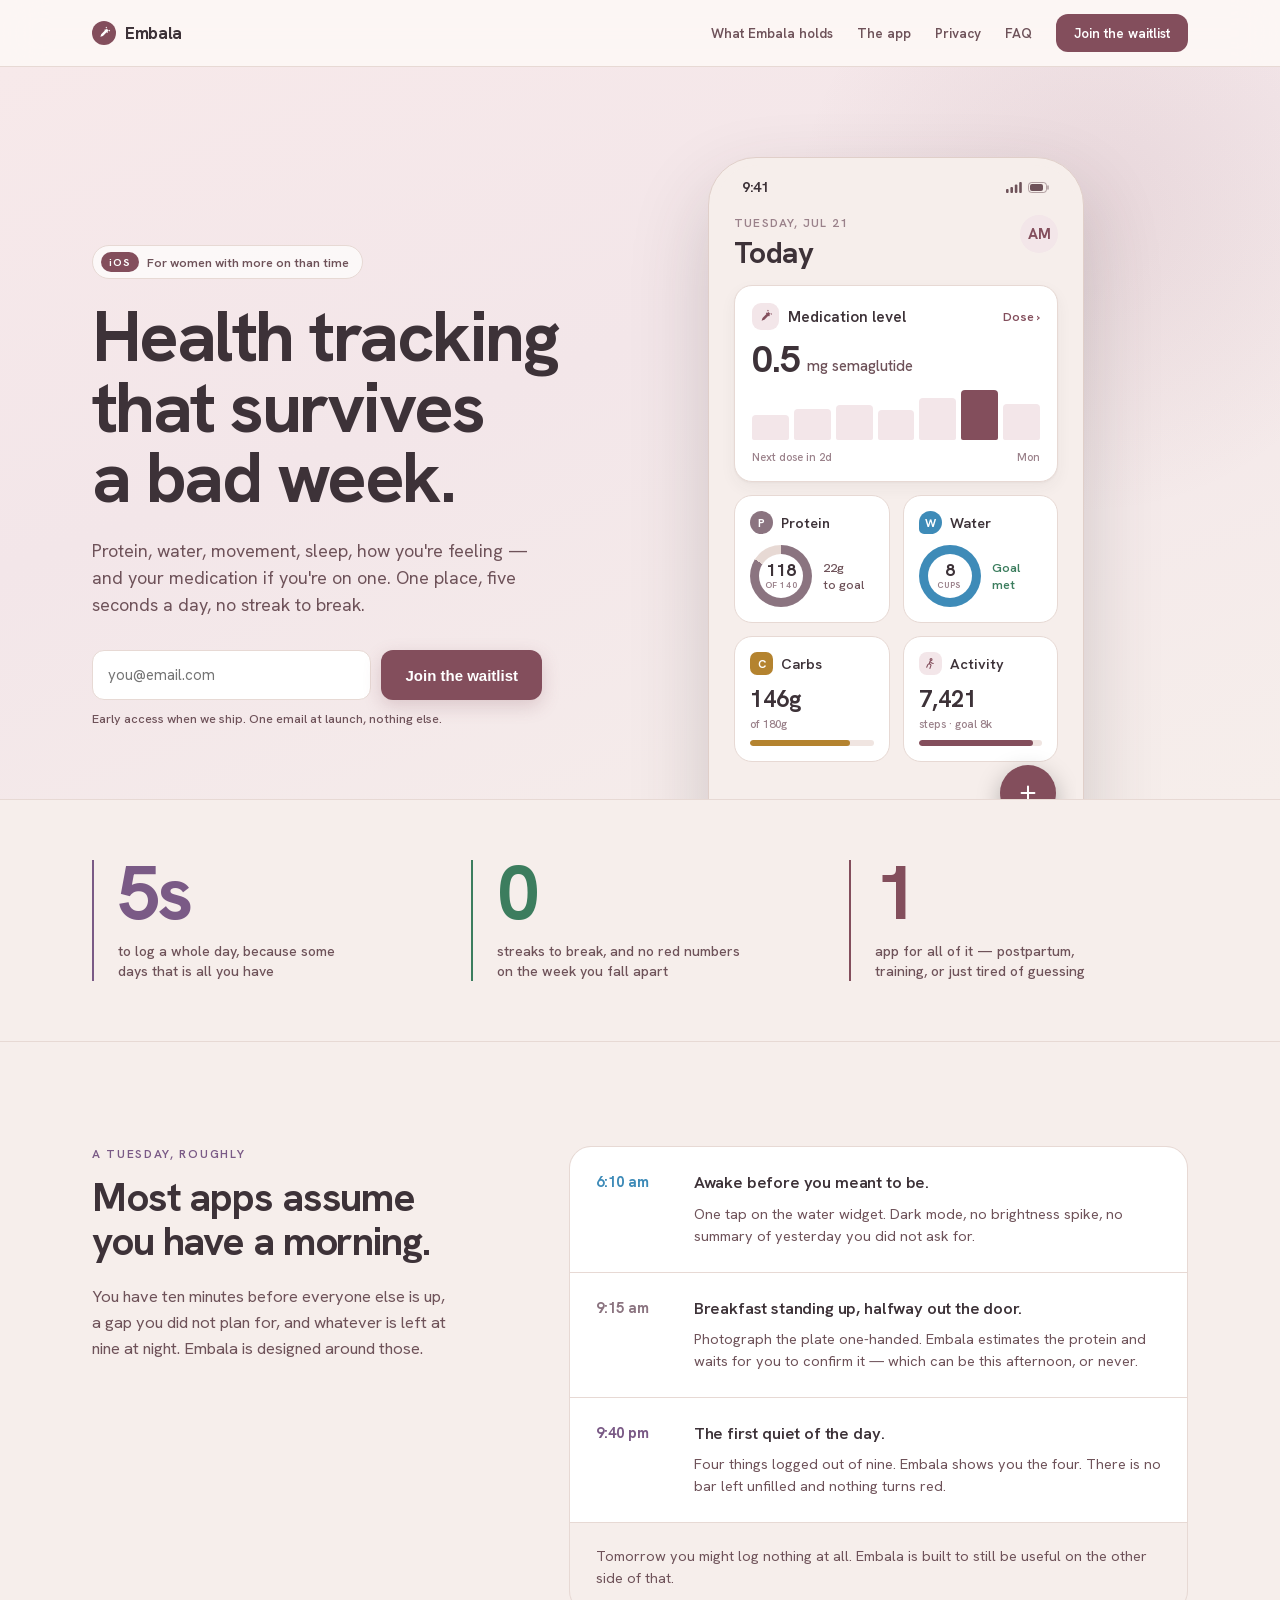
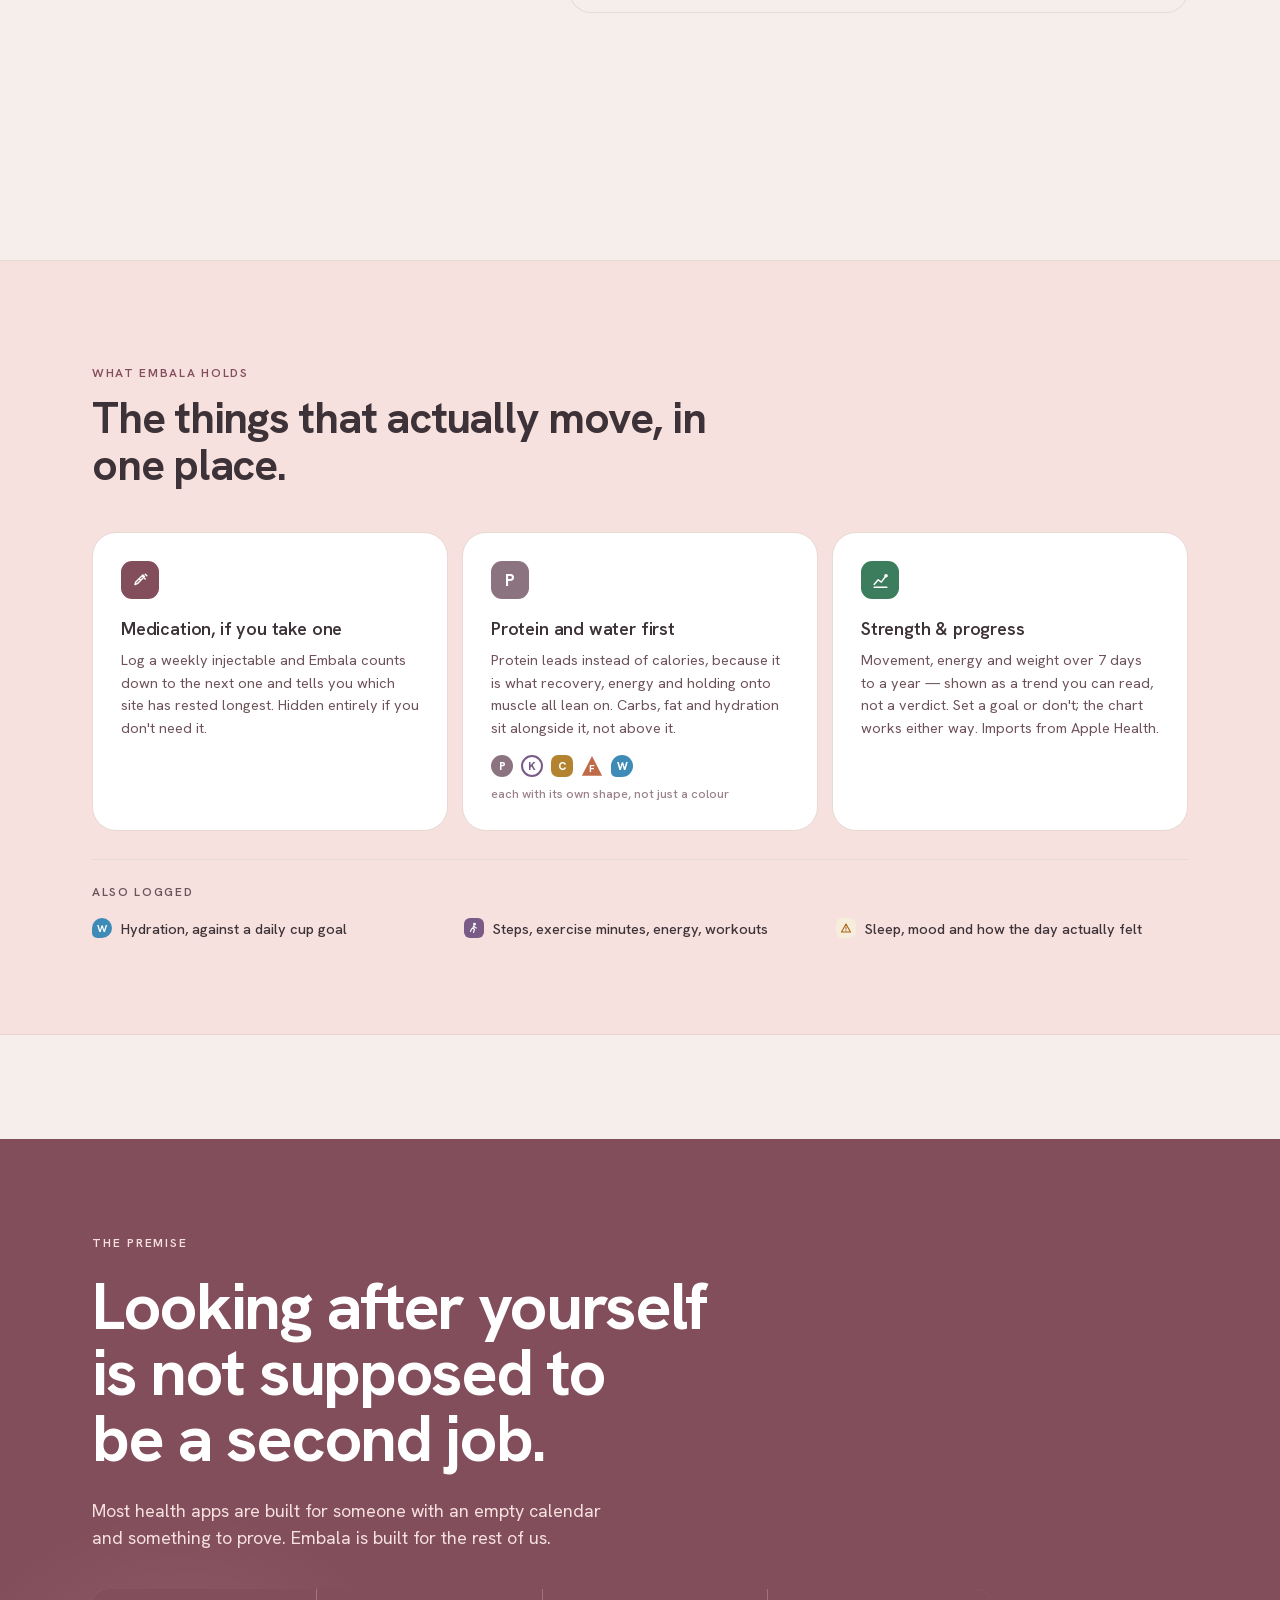
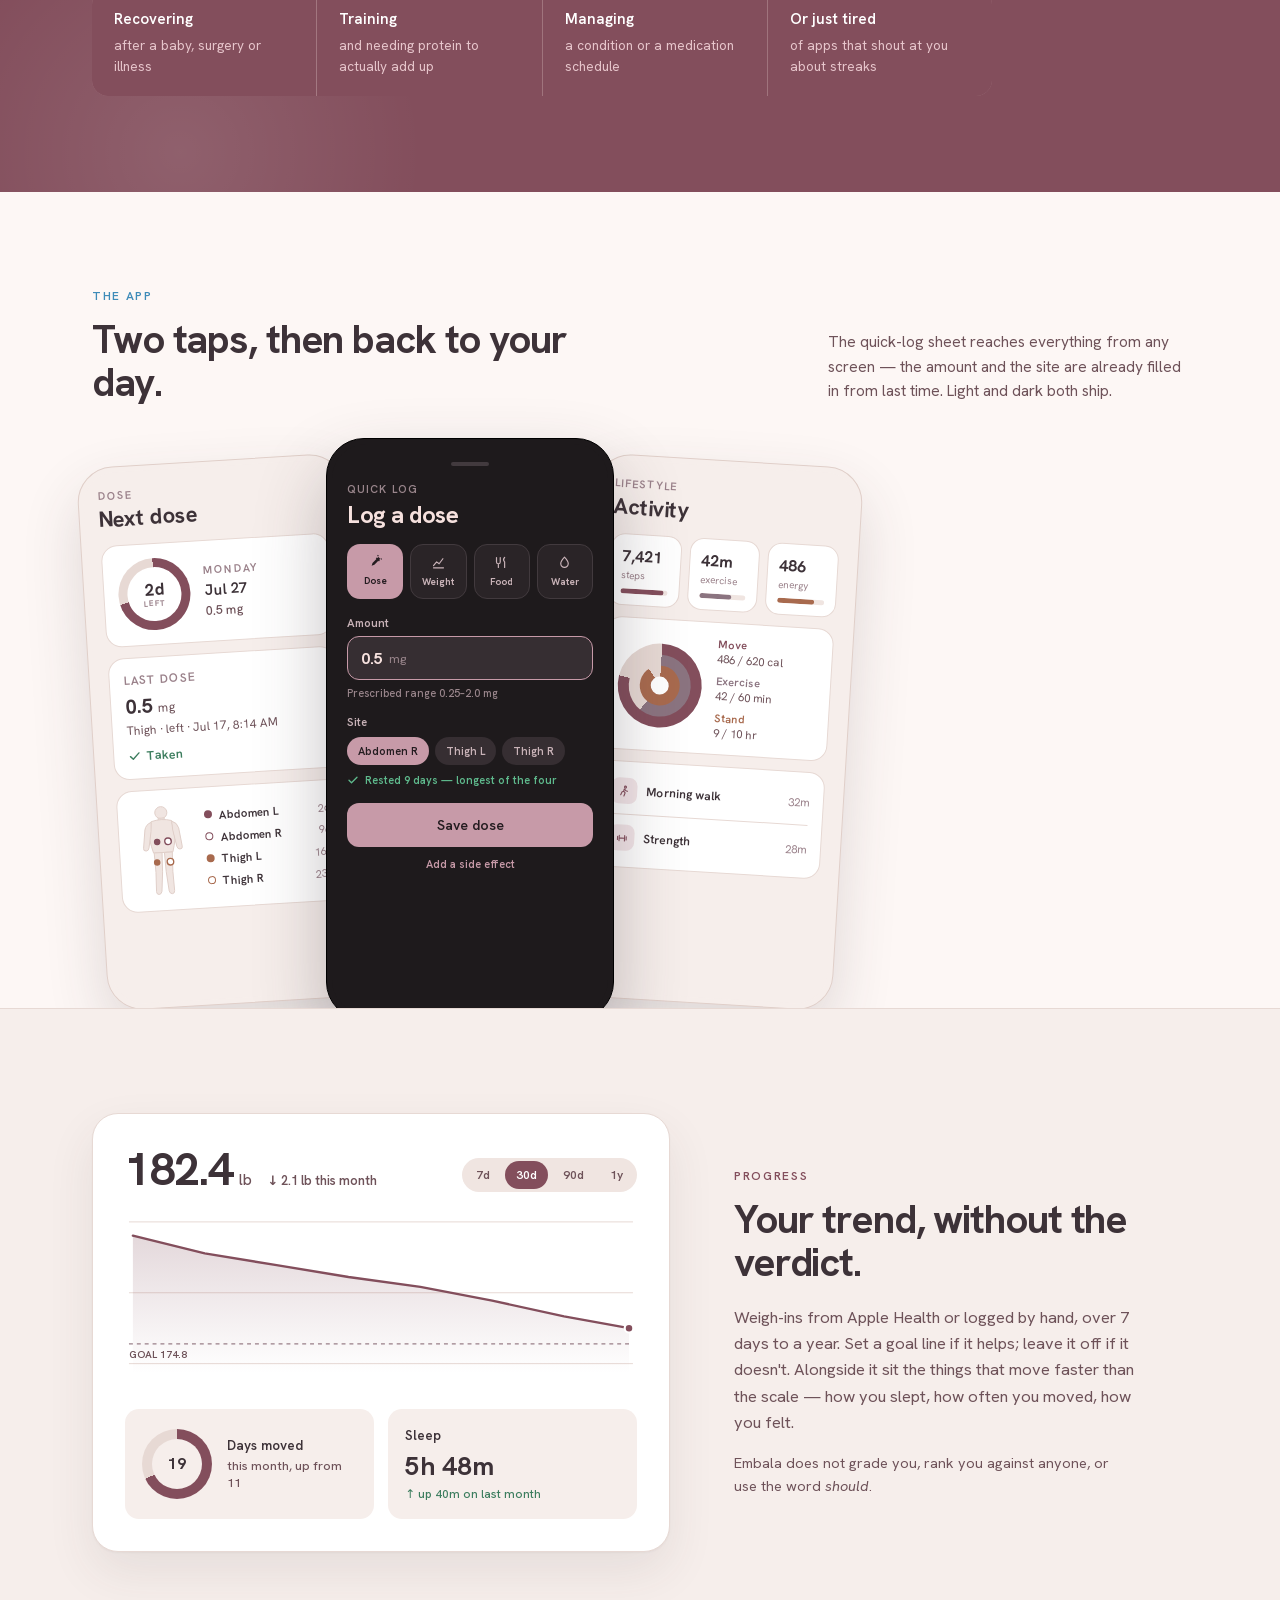
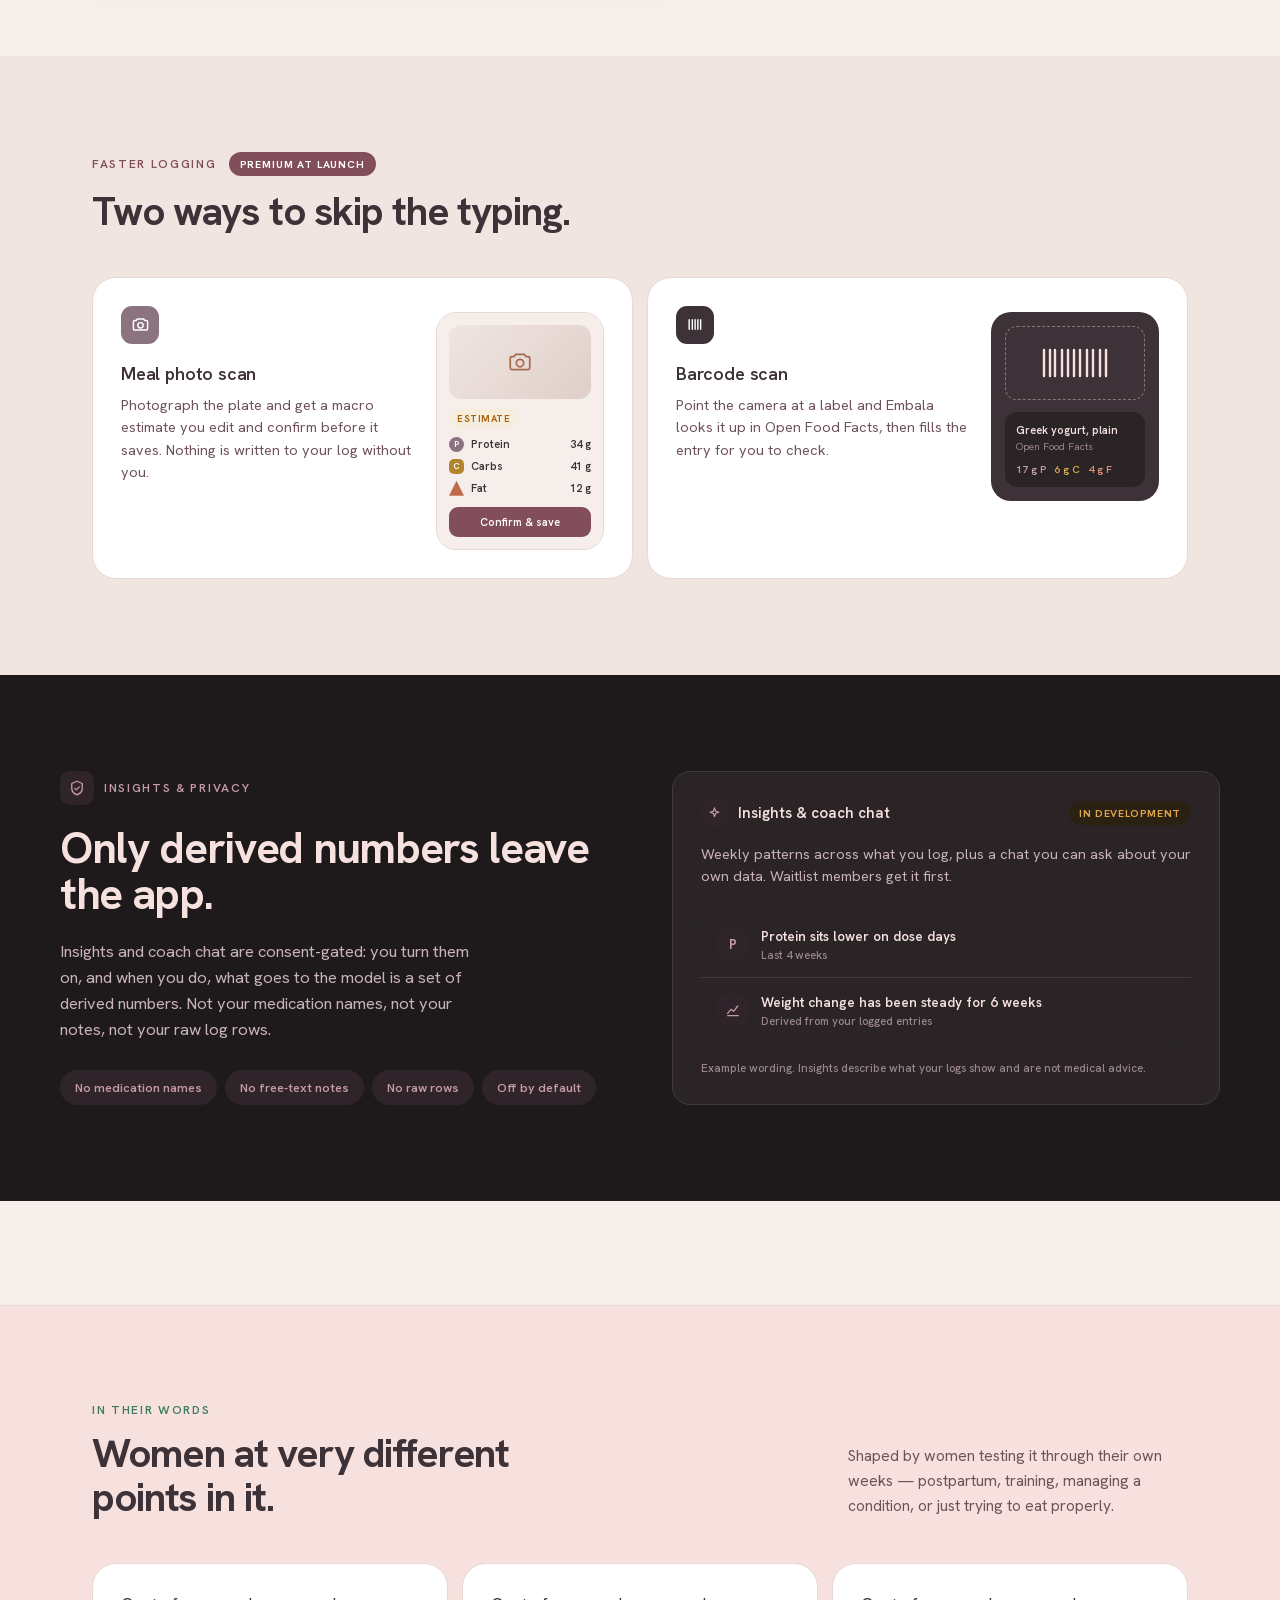
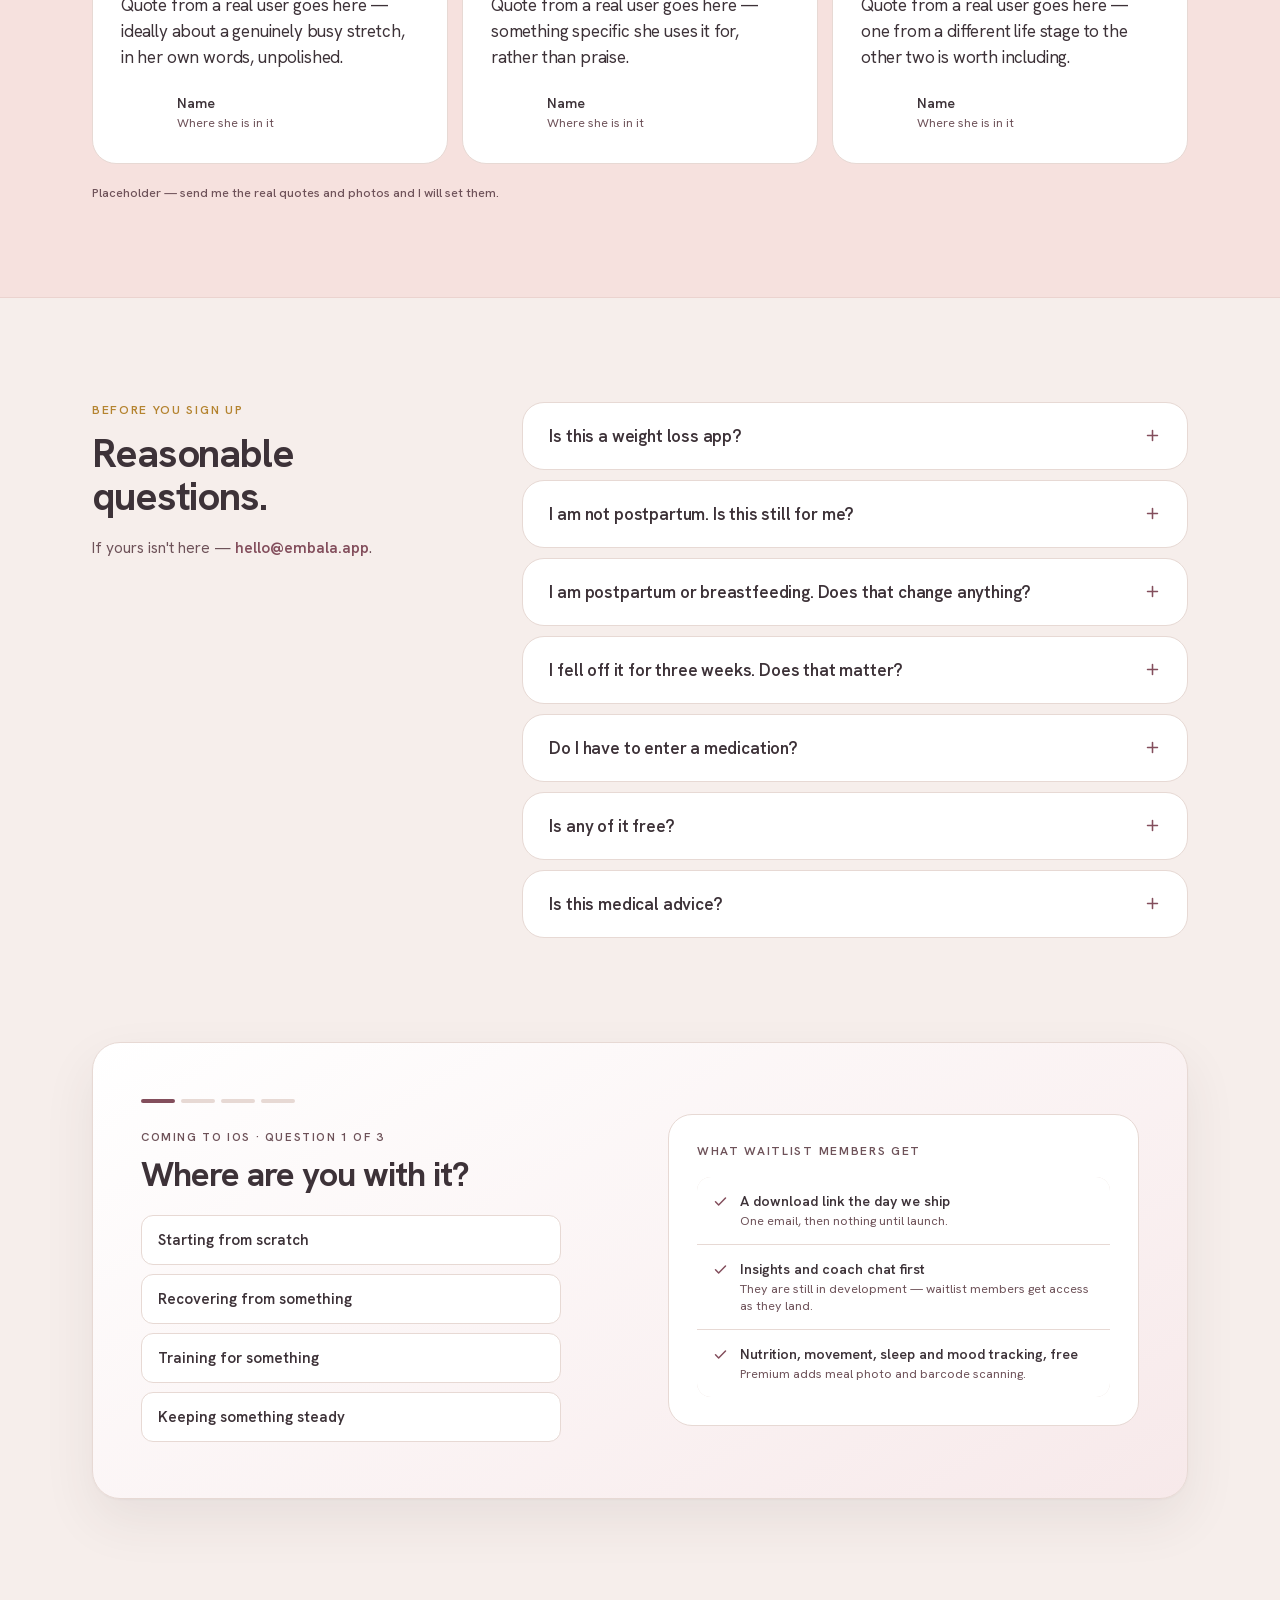
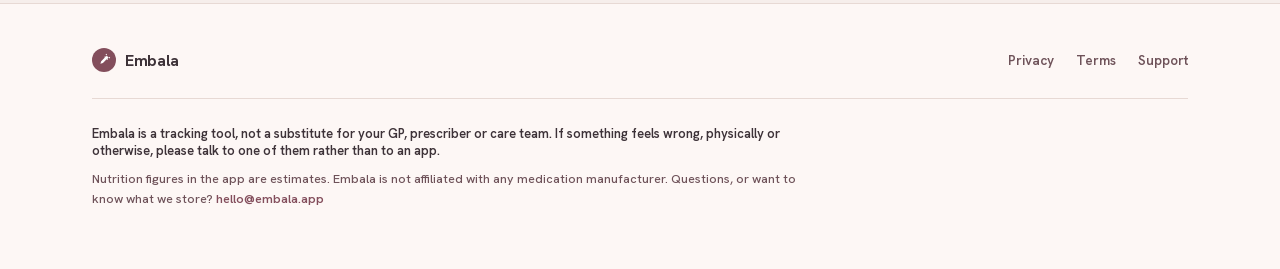
==== commit f3b92697: "Update index.html" ====
--- a/index.html
+++ b/index.html
@@ -367,11 +367,11 @@
   </script>
 
   <script type="__bundler/manifest">
-{"a37a4375-4a0c-4bc2-8ec2-3baff897ce0d":{"mime":"text/javascript","compressed":true,"data":"H4sIAAAAAAAAE9196XbbRrLw/zxFi5MZgzYJLYkdh7KssSXZcSLZHklOZq6skUEAJCGRBAOAWiLrnPsQ9wnvk3y19A5QkjO526c5ExO9VFdXV1dXVVd3Ly+L1ztvd/ZfHO5si0GRT0QSd4v5tMom6XJZxMsPw6oU//nv/yGSXEzzSqRJVoViP+3Ps3EiLrJqJD7FiVVL/OUvoj+fCvgUVOhT+FVrXqairIosrlrrXwVBW2w8F9dfCXEeFeLkJEkH74t8JjbEu/5pGlchJGTTFNPSorpatwu+zYtJNJbFg7x/2hFn6VUHCoznKcGFT5FNBWSJTQPcKnot0ul8khZRf5z2RFXM046I8+kgG86dtIsiq+xvakLctEUPgR8BrGPAgVINirN5f5zFr7IUqLMAQa8fXKa6mqX5gJBf2tgQrfJq0s/HLegCJj0SrRY0awFa/[base64]/HmsYDOEazEDbiw78E96ngGdbwAW4w7VkFNL7rvQjW2GQKUXFUzs/rxKYUgQPkFptcXmJiFJVVzSX0swVTqZjYGyPaBAmE2nafHD4d5uR+aelj3Tq039M6zSy2orn1ZASvH5M0+MVkvV4j7oD+oJfd3U2FGOyyHAC2Ds3DEB0TPdi6oYGWP5GY5EsNn7WB798/nxw/bm8+UwvUxjqmaNj660cJjicQ6icAN5JRxHZfVmmqSX7wZB69kytvHcHm5ZFqRBdxV7yt/PDGpAM6i9sC1FXtlcCXIpDbzKIFl0ytHKcThOp8Nq1OG2HPYArgJAOP9ggr1H0hUwNYiGr2DdOAAmmA6RIB3RwiFaHlWTscth/5d59L+ZK3VviuhCMSaxGH0rHBluj/qgacKfDFmIcVoxyIS/q+JK943TgYI/Hrx7y0NJ7XHJGxET/6vSX9DojcFXtgEkkSucTKBFLqflvoW5L4oiugqzkv4NuFC7/fsbl7MYlIANp/+crthnA0uEX6tPUF0klk7yho3rppvXq027IoX/bIhric4gL2AqU86ZAMhSxYGlvMSV3+oj0usMJiHT5utWm0AdnR0zmvDD7qBPERsu1mvLuQwIE0YezRo4L4nfRhOazO+jagRjUI2mkKAQJE4ianI6s3kDV+H0TuM8ST/sv9nKJ7N8iqverJGt7MHqRyQaZ2E5G2dV0FpugXwB/ahNLe3nedVypiiWD4sUpifIteWPYRJ/DFHofL0MIgjqWlmYvCnTXWg31uLdh0Reu1ElePniYOdk6+AAUPpEzYZl3CWIo3ycpMV1P4rPhkU+nya9OB/nRXeSXQageZbFsN+J50UB3d7CDPH0z52qiKYlMCKkSUII0c8LgNNbnV2KMh9nibgDzOOV2+B0iyjJ5mVvbXa53s8vu2X2G0jknsyElPX8PC0G4/yiN8qSJJ0y7f8KHDMoYDxLEGbdcgSK9/XKn63OdWd5mSGD9FZXVv6MSNzgj8YSMp8hI9GRZijMK1ChJoCOT8TO7SUzEKjFDH9NsrKE1GvdVJGCWM7OU02Ee4/G41upSJV7VoH7d6bX66cw3dMv7ZSqdx3zAtJ78EAhpbsb9YFFYAFbz6ZlWvVW1mc5wemm51Cj7E1hljWQYgzDGRXdIfIGzsLvV5J02AGSRMHa6ned1dXvO0+/66y0xRpQhZO//a6ztva4s7a62gm/f9wW33z356YKT775c7veIHJd2vsWGQWZZD2aZpOIOqCYS6yG35Yixbmegc01zar0Cyg8rUbdeARWZTB99D2KU69A+3ePQSPkWjEN/9r0bAHpv0wm3DSJmG6Kps71LEoSRPFbEBRPYXYPgE16qyA2loGWYp51J/k0B0Bx2tG/FELMznfg8p0vWC5gLnT7QLCzHv23iwkGxfq0TDIQ2tFVL5six3X74zw+W7/IkmrUW0sn66M0G44AZ/jpCSGFJ6RWWRyNu9E4G057qE6BzKqqfLJu0ZT58DFwp/x/+E17vSZGqdRKB/8XPv5iKVkTAArAHFTebkn6Ko15Ez3mU1hs8/F5mlzjKHUHwHLjq96CMaIiNGPCp4+BNl8yZgsXg3tz4KoPwaXQN0AhJYUkA64ISDTdHuVlRf9GpeJUXzqbwuN8mMV+MS3VqnzWQ9Yep4OKfvzWJfukt7b67XffPv3mybffrU+iyy6z1JOVeOTj9gSGf3UFR9UQ4E/[base64]/bESvg4nqxLrQxUQ3SJpR1BbjAoxrIAmsgSMNqj8zxLTOE/ISagQXX0L/[base64]/[base64]/[base64]/xUUcA4x9mMXmfaNKFoP8e4OIRrOgu64ydwQCGzxt1Tb55H4BwnoQaBFP6nIpHYlWDE9yXECqUMKuAMPO+lSmlg9+IUwuW4hRQdCveaPbsiKNjnSH5MB1E83FV2v3cSyf5gs4klm8P/xz/HqhmjAs55fbSKsIV4Pqm7aDLpc8BkFd4Mzw6O94MJUbrVhVk0nNyDKLSJcD+TtgxeG710idUYnfba8pQQRYeBfukvF3j3paiSQc/TM13YKUVoPuV3KvGaa334Dbc/T4z2VSanE7YbNvmJzdLTVZgazAIimAUuKzblpDTcZma+osKd4Qz92Xf1STBRNshCLp4YRyCb7Z3QIff34GeLf/z6EX336LubydfH8tfK93v4ePh8ros/fbD3sudfVW8u/kxeRR8DOG/bdA0sJBRathiDM6jMRC8thOFSAAMs8EC8r7IJjZFl7CMXj2ZQ0wuZqJbmdzYQQu93JREvZNO4q5YlQXaVIBMwvIXMG9+GeXjlGDU3fEu5gSPd5lWO6K72m7gjvRX6MoA1sHDfLYLBtN459c5WPzVFbdgIf2rL5LGOGEWtrgCX7/KDTFvghe3VlS1QBDBz3wmKWKAlBcZ6kYB5doTOUYfVguI1upZM1WSBrEFchbW/OTySwvLLzWWvwW8U1pO2UWgrbK2rlnjj6WW5qOlxcPbtkeK+BPrYpiEqY5fTaUGAM0qRp9N5VA7aTWohG4pMPMpWCRpLeR/PRNZvZesLAu/nU/[base64]/QZtZttRsosKkkQTULJGA/lunACQfTUzvCZx4tCFWocWJ33/0WDTLmCOno/YkX113kjEugHpjkiVVTz0RCPOCYTxHoWSAW2Q+tVr3pjj+uaiqwsctF1qDSFSNOGKRnLB2mRvr96ndsskwQJYc2VobIrZj0qvbNCYiW0ectq2hv3NsMVrSHtoNGAGL+nI8DT0aEWyY0wCbp/RXRmufoqPL6O1bL/Z2dk9eHB5i8GOrjLsxqPrjLokS0uvfkk/+cOfvhyeHL16j8xJdeQepjPVrRSLq9wvRF/0kg//nMAQizqpUYDswamORDGAVn0C30P1+1k/QoX4mfhWlKKPJTJSTCChSzqIpRcGeUTBsPh2SZVzOZ2JOiFz0i5YMfpAdbokW/UL7qK3w3X/xy8kv+y/eoyFKuXJPivpWRBdyj0oGH8kQVpVHnyoLvbNWFn6qLBQ7VhZ+qqwBWEtWFn6qrMJKL1SiDUcDGdnAZWIczdjnrHJkAtLgxu79h7ey/zLoBQOXd8BKzVIZ/iXTU5mmKIaSaxYER2cdcX5M1v3ReUecHTvk3fkZZd+eRd98GgPjnwFe+XQLf0l8IX0UTYcpZ9BPnZNNZ/OKMt7gL50OIz7JOOOAfuocmCFJfjGlrJ/Sq234befNZyrnw8xOn8E8LVXWe/zQuZN8XqYa5h5+OVApX8KlXAsy5aVT2gFR2Tv46ZYYp9F5akrs4qcuMcjjOaP2Cn/p9P54zlBfwg+dmuRzYE1D6W369uiNzrXLapJO50x0/t6DbxevSW6jtZdbWFE+7kKbfPRrePly8DjbGj+52aep+p6/HbrKMpKysoRFW5mvcZQlHCxlGTMCspA7BrKUGQVZyh0HWSqOpnE6tottUYpfTtNGlnKoo8pI+qgiFoWGeaUbnIGMZsRe55VulFJ1+XFeNlXYheQFNap8Ho/KKioYh0P8PMBPt0Q6TUz+zjRxczX1KduhPeVb1KISHq2SIhoaFLbhy8UA8xUCmGu3z3lqYDnXHlXMN0OK+e54Yr4eJMx2Rkjv9xn0XqgkF0ddUiGqy9nY6lJ6V9It+0YlG/rpfUQ9BDoFIX9liXNclinELtjsHf3zeevB8efW0T9bxw9bnx8c/fPB8cMH7Yd6j/HN3vt3+4cnBzu7r062dt8d7LB7DVfr/XS4czmTC/az4LLLe5afk1j+agctUDi4ObAk2svPJb6tYYYYaflv1AXpvAs+lu3gKOr+dvwIfX2Ww+/4YRsyH260l4dYW9sUrIFsoZqBkcdlgBuMSttT/lYMTVIhipQh3KY7MjE46YDq0BFT2nVBvxi60WfQCUuxeUTZJuSREF0edsA0pPKtLvY+Dqt8N7/AGVWmaJKhz4uaqTsSVB+goI09/karpAH7ptGxO1F1RMTIPENkKvh/hEPx/Nmy+m49bxl0mhtbfjZKxxPQzT6Wn58D4cHsaz3DnWNK/Xq1dWvdj8tcDkbtuay7rCs/9+o2DyMXsdz+R6CQj6Fv4ywqj60Q35r2YfT9W6gobHZuBc+WN9tIHWwDCRRsbhx9/Fg+P263OsS67Y6u2ILeI1EREZnY5ErCVmvDfZb2o/[base64]/afbbMwZmKRLAdyYhQBrryPAGub11f18drhjSUqPOoLtfRXh76e1MGCwLAWnyJY4VpmfiLWOVtcXsfhU530DmMsh2egiYRtFpN1OdtPsCIRwH+I+1IOQjeaa44H6N1xaczpiAfwIAA7uONJS/6Acq8TitYH7HPR5K2Mg807yTfGkdlmdq56JsYgdZzkP2GY2zc3tbcuJZrgTyQiNPkKAxDRCaM1EmX0vIz4+BQ/As5HkDe4Qd59kyqOndTzdDr7k8YRIvdAnYUC8KFVHtumDWprTb1hKzpzBOqRrPD1KhtvUj4jCBShYIlHb+JRSt9EpP//C7cLEaad/K7Nr8Kd4TC2bzkuIHQSrd68aStTma274kCMA2f9EjySc0li4DNVOqyK3eJKxE1lIJDu3W1/kRFFmElGGE/i8YZemoNz6IB0j2peWecgYmRFNAYA+FP3E21fLXaA6YrATubKrgivYKE5goO+qBmNmCubXY+lYtRV1AQxC58Hq0du6sTJ8tx+6btD441a3nUEWbHEck80MdN0uTart9xmahjuFWfvkGN84d3B6A2Hf5jd+fk/f6796gOLz8Ufz05ef9hf+fkRDxc1g6pI2qrpQJolQqLYbPqd4HBc+qjypXZ2eJoavVFxwjUB0XVqg+OvlNfMg5Xw0NFHsZugnoaE0BLxhFZbIzYAU6ogKaVKxPREbahTllRvhRKtL1NPn+lKsjaPVlsSToWzSEtq7o5ncWJPW/DcAnabfR6SiVkvuDIFruKGpQ6hOevbjR/cB59qR5uyzufGcJRhHIGIEN7gKcT9uGwnnOybG4fAMPu9axuN+kahzKUi5TcptUMFgZh4vz8WCgVCaaW2OXlJTHNy3QyBFr0RJIVgFuXDvl2sYUuzIhsOMXKVB6gmyPAlu6tzA+zOkLJt0Jv2gUmDLKKJjNakb2FD5dF/[base64]/aJKB3i+Y/AZ/gsji//g0mTcCp/VQtz2YL348HcNQk2Oz3xc+DPJqM/a7vzM/7S9uKCs3E7jsz2MAD+MhkGqbXDaShqHGCw6fmsUOH2GwIRCmBgMFWpQq+YqEpDvHpeOVbBwF53s3eE470fjbhnns5T1CzxR6bffyAHYGc0FaaOImUUZq8oYdTZexAjBtQA26PdcjoCZZJhixsZC2CcNS/OFFtRZgs1QcwxZV3DKoQf8lsXYKXtRHiwuvQdtuBiAkK7ZBNP0sjoYZ0n6BqcZ1lOnoRFPqRxzBSWvUCDOZzBIGMtvmwtWOMOp7qod1HGKgS0r8G+3W98bnqoqR6fHYbyuc0mefoEw1WsH4mY4b90qYGG/ZE0cjtWpWO9tmpy6wCZAbjjiD8xaIi27GYYG+cHOZmvUIjptzWqEXMHO/3VoisQTzxzSruMGrK8WALvKewqYoAowBX40EJM2In1KYmFZ+mcy+8i4VU4FnoGtJtLLU9VeN6EydDLpXpQ9VEi83J7JjeaXrfUaUOQPZngKMsY2yNxesYvKAqUs0KkF+5L2LpXsqYxm2WSEe/zPI9Fi/[base64]/UOmje95QpSHVjiWq7ltYosC45elVEwwmplNdIgR4gBvog2hF439VcRqPftGt0oVW4rtXdonpbAk6ijTDoXAqp7+sLACyYoV50lyJXiuYK1rUTeeKBbgE/[base64]/TBmuqtuy4wFtA5j+zdZ1vlm2vE0Ma+VEGByyrw7YGPiyBTnq+iKJt/mFW4rLaQ8JhlNtIu81uBLwGsW86JI304Nh9ukCL13AdJ9Fyuln/0mRneHFXdL72mM5hIEFM+HcTNAypLUgX18T284U9wAji5ubllfQ0cNsvQv/vKnsVUU28JIWNAqS4jwt1GAl6iA8L8DwHZUCJlx15SLnodbA5vhnY9xM5yYa34O+8iaMGnFV36xEC1ODDrKONSeyEgRAlihxy/qRe0nWucc6uju3reoZrurnCzHgKUCqg7myixNb/RxkIpCmUYRYzUsC3kU0pJRypp1bfjSmVLPodFZeR3qOs7J6naIEtR31NXcGFtN+i3WrflTKI8S1KlEpK2Qg5lt2HfTmvxXycPMbWhS9urRnZV/oQuf5JbwVoNHqioOFdEw4DjNvLTbdPSjiJnztLt4pjhX/oE2LFQGgpCTvuapRIQHosh+WczjwfkISS1FL5jAjrlQ6iZw1nkj8YsHygNU2grrRegByRRHskXjQ0teDTkWEXREBlpDMTohggNAt0sUWIpJqR8emQG27TJdijnlOdi5TkVLIcTUO1MrTc6F95f5bl1q3LKW1xZRR4aUUGbq+mmrnF53apeOgzDhHPEeOYUpTxa/[base64]/XUaestXQlKS2Fv/3pI+9cWQev+fpyXQ3dG8gQ/Uw6D9/LGXHudYAlgXEznzl58W21I805vIG/utXXPusPSXlupgnfLge3QpPmujr5RYd4xKmgb5h7SwBM+Mr5HTy0KmWp3GPStq0jNUeNICt4zw6WzvqJIDH7PthtVdVg9pavDfmdDC2SWEWdNLSJyC4QHZnHFL91UlFF7dXFUxAuQ1M6s+jo8L/DEpUJU2ZmbXoL2aZSPlm39S8MAEAjJhFTg15GdRIdje1qoK+EzTd4NoHIwJw5c/hgGp+Xl56q8bAcfNz//6fPXbXXt1Jx6Drl0dfRp6QD6/0Ww44V5YkN2Z8lYmhr60sa/uBhc3rIWjKJyS1/PozaYQVzoo/6gxeAmxRKybO1GbzeClyHipvdP6RXFRVjQQSY27N5v3rYPvlCFM01smt8hZfbsNjcXrHE1dlZ7BBboTYoaUtehe7z/EpiYLgA008h1QXJ5FMn2hED3o1XbLB10kXSRapluLVdzXKkQSJtKIFFRJI/zKNm5hOGfRuOA5xRMl46Y83XWSjbbovBcxTiIYMi7Mw3recOyJ5kd1xzrKCsJJO2r8NaN0iOHKq+uT+N/7q1kmOUCmVT2I3AWEdkhF2epkFrVUVSq+s7a0Fh/[base64]/gJsc63nQrIjGmA19jLN5aMIT8FEt9HLXCPFJT2LJ3A9NBwUa/GiHrzLgzMoID3q3vunotmE76+8ZCRu1f6WZGfHFcRyWBHBkh+8zMBQMOCynF30C4xtGTJqiqQ8E42k31A5/ScK4v+RLN3FK/jZJGEd1eIl4RyTPvgDQoq4xUwmyCx7do3AulYtP+SK2nJtjMQ/9/pfXgoW88FhhuerDAffk/xdUsKP5o3q4ZUaYLNXPqvtEPfhv3QG8UbCkji5YK82ktoI7NJWUptG1FRfLYxHjVm9Tu8CfGCwTImRKYfcSMzpdhIfcKyhfjcdB6aG/MyZtBEut0jaZZUtOe7WJ4c4klGW0VBeUJt+4F09IRoDXIffzN01ULa+9qIhNzRvcSUY0A/vvsmXiMO2nw85HAMYyKLSDCiyrIwEBSi6PWXaS29ggvicG9baj2/DledRJWudR4vnnSVkNAN9vt/LyzT5FEGIPx084/dvD1LvfKDA50lcH4qEnDchOJnK5zgEWmglS+pQKXrfOoBF7ENyjEeZakuYjmSZbf5yqMt+8OT+T1HQc7uztbh+/ojo8eLIR03BcDSf3rPY7lYbAO79a3yc5yzPlajIPDYXgS85DCSMxVFEd2XO2xtFG9wK74dxpyfKX+u+n4yjJaKCrWNltQ224YGAp9kBjzdVBj777VBhK29SagjQfIroP5YJBdAhoWTqCJfKYzDe6c9C3h287FLHLr4WmVuhFnm1z/PUbW3dtx9zSp7m0DNDoaafngw0s8ELerpjLzd3kFld//Np8g+wjqC7iML2Nnvz7Mc+4BUVB4B8VWa0ZAQbrODyAvjshA4F4N9OqgsmXxHv7dXyVwT/wtXBSVmQBgjrwkui/VAXOsYtJf8u65OooqTHRkbWNPzle5ChLM+y6/7pL5lT7LSq8vmCuRWL9BS2IXM2glAnRtOVfMSTzwQqyJ4DxwGVSjDNptzVi7W7+tDF07j0EBRndZfvhQvIzis668/UNUOd47pHUFreB28FqlKgL5AJYKPQ+gMQSRrV84WNAy+9cNepgcqgnG/9LhF0k5+m+ZVnzVMd98DbTtGxoQAIZK3G8+cb8rrYikteo2eJiKcfqB8oJ7wXUq2JA0jbazhMSghlfPl/VP0GXy3h5Wr+gv2Xj8Aa/BqUHDETuEERqMI3pbDddvHDH90iCzKRiX9BBFJYJJWgxh1PC2EqnT6eHisj8D61o0kHPAHg36aa6lAF7fjonE9qON3nEzLNWNpklX1etaPG14XAymUnN5JctpbWN7i9rQ5n/LmzImg3Yo9WfJMQYfp+tK2EvpqPcT8QJYc2vpX/6iM9qfP+v09QcEr+2sG4Np4GHR8Wdyx9ozbftCQI+wd6S9HMHcyi/onswg6gjN6+SR6DfdxMnkizB42T52GJkjOGe0rJ3xEWdlSLiaTd+v3r9ndcQrOlPqDxbpn2l5XUfWuaIbhiIC4AQC1wKqDT+aKsqUxhtG39dMP2PNuXac3gLnT+Wm0JeCyzX5AvSKYXVMWrxycaPfGZ/B6DxZmV221DYFqq4OgnrLnE0r+aHmVM2zZVmtpPKbp7FAmaNX4FQCv2JpXTEivVzXgh/iEWoDpaOfd4E+UCTAUMehWlv0pPn3iFIyTWeyl8vZ/nd6gxv+i/vBDws5wXd848Em+0VlWC71Bj5sV5HSCs2Ec8YZx+Iw34M1G385M4MTVOhC7VCxNaJYctHgXQug9C8+OSHth8UUrWHJp3G1KHkVoaC7CtRTAB2RTst5kcq3LlzO27/1dY0X0zgtAdgWX7Um1C35qkVKDfSt+qxHGKmkURJQDCR+KaubdMWmt2gdAi9JTFXyuk5dsN7bwRO3FCvn/XuUmqZpUqrVFRQYEg9WNVwTD6bRrBzlFQoXXA8V2R+UZvLjojksRRWdpVP0t8pzuvRw03/++39oeOKhMCd/C7x4NkO4DHifKm1Vl4IQbKPKNMviM2FNBXFeOsC4oS6YxCNCA2aZ8X3xnRWlpUMtJpflE2ugwyLdy/OmLaDgLyOkiuEBfu4bQBRgiuMN3dT9gLiro+kbnpN7i7jC6TPMkxm6GHLVe/k+FsCP0ZWT5Gk5fYCD0I0q1F4qojKqF2Ab8yXalUfFrjwMLV7o9mGgJjMQNKBASMz0c8HE7ugil053DxhSH0fjPIsIyAsMeuTbJEvxCZD4JEB94bteS+o7kCHHDkVTB1Q6Pe8mKT4lgnPJmkPoWEEfy6A7AnPiPgM8iIA0idRu7EOzd9b5UKYFu3i/rN7PeG2dufAc/[base64]/[base64]/[base64]/M1HFYPfOT/riNpD6zGFexyg3mkr2xbphpU0fOUj496YsuTC1RzbiJq1jIVhWEv/zJfgoA9XwanLIOUEY9chztZoDqK3AGHO3X9k/GFlyhOR/JuoDJ6cdAH0ILtMlX8ep/BFhhSlu+FnszRxJqVFotokRAFLXgcr9LijAo07dmSxdCJDnRvFBYS/oZ6U2VjG7/EtXs0aSjJsyyftul+MZpm+CIwhypgFadOiP5/TaVTRTOdPb5VvGFgsz8NIzfh6gVY0glJdKENKDXLkOQzfKugcls/WHfoDkJqW3NZ66gVaMJ7xt2uJdlbu7VG3/C64ioxT7DVuLqFdgiFv7VAwD8ZRgZeOkahfF4k0Ri1QYJ0MMhg66R5HNFC6I9wJLg1kCA1KMErw8I/NXtom4klaH9BbJY4/rG/[base64]/gM4tH608t7o1IbmD0VsEU807abh3x1sLt8xbeT0/1vCxGxv05Oc/+IKE9NxDhWfS9prETpOxtomBt03aXz/UP60vKX0aSnL+k2ThiXDkuttmn0Co12FRi2rBydrsFa0s1vVDiU2jW+yjmMSjNa6uDo+1norBi/5mjBHAJrdFqC6bfr6sc52HoeiqDume7bFUS9mIlZszO3wFcerI1lghPHNG95tCAQh5u0IjAKyv4V7ohrnDwExgfs2y9WXAWjzKqYBOnImApCc4fBdwgomX0XvgOw49awsK10FpmG09ur3a6LlTKzmY9XeFhn+MXfIIe14o0g3bODkicqGLTP8GwXWzmbHm/m8yblwUKm+PgLZOA/84jK8tRVnRTwfR4VgNxcbpkR1p8LNnXZis4PR7sZ/HyW9vjY00bCrSfJZguwIdasaLgdV2o1HRU7TqtVwi4s1Ksa492nh1Gn/bxj7WzG8e8AlPr4h4y2XBWs9v4sPNAvcSqwG8txFkHv0jsXP/J7+ImuBVxqmLmdKUXRfNL4ll9fqnYKWZmtTApcS2b72KlmtewqHbIOmkW7ILFSMpxMGJFcqixBfrJwLB3lvSjit/WHOrxov2lulgMTSUk1HgY46akjdkPI3TgmOB8ZUauLlGiffJc8CQ7nNmnBj9cmROaY4hifcOY3+MEmn27Unj13Ew8ULYQiBDzHOvPDRo73wHgWN01LesdnnuIYFShQZyovlnKmsf3s+JP6vuzdnfBk6KKIjz4tdVnjxIRDH64KEysIBscNg6DsuHtaxIriHs8WH2/WcUhouXUGH8EgRdzRwFKNQwFwzmGlHoQa9nZXkcsNYjbqif9TBwMrDLKYQXI4DAbnAvrgVawrorJ3BII2roL6NyADtTUYJOQim9Fm/a9YxMTyHgmtfmUDtWruLwUiDzYdky7KO0GEy+OduMXrWjp7QjdzBXs6OdP9yQJW1UaoEkhmOUB5ExMkn3EdceLhL2ZuOVUnDk8iYnHWLmdVmnyxL3KVmSgPyXBMB2KGJ/fk0GQMabmCiTH05zvt4yNANW+pDKp3JA4U7vyANoMznRZxi8dKeIMgkXHqT/8WD+yoc60+tNj477BlHslN9e21AuAjBOkXgRFcmUxNgvb/zYuvw5MM+bpO1RlU1K3vLy/Pp7GyIlvdygQz+19Wn4Tfh6vJ8knACrtmJDGoG8R7KOwAMvIP9N2T8jqJvnn7b3X59tXv54ur015XB9wfvZz+n59tP3gx/q7Zejad7r57kvyz//W+vJ4P00Zvy354e/rqTbRfxD2d7uz+9eTLIXi7/mwd8+93eHQh3k3xSQxoT70QcYbvIDw9fX45+W1sd//z6H2/34uTHd1e/rqzuJMOV09F0OV5bm5aXK2dXv75fObyMfn78y89JefDD6uBg+8Pg8T9+PF3VDbx88XJndzHif+1H/XS8jIOYRHja6q/fhWvfhyvLlO5jy8BcTCcrT3/Kkuztr7vJ7Mdfd3/9/vHr5d2d7Onfzk/Hy5cf/jEef/O3N7tXs738b08e/y0vfvx+97yare3//[base64]/mYJXk34+bjFBnMuhKZ5uOwfVJaG35Is8r+SpaIm8eQYe8xgpKzS5TIf0XgjUULIp9K93tR7YXvCGt36I+wjgHTfIaf1gNg/c6913L1/snrx/t7t78ubt4c7+z/[base64]/Q0cnGElkCERQAWTobuND56HeA5pmtDRv8BsFxg9a+Gg3dhcBiDuxZSayxDzgB8VJHFMm7q+rk5buQxXtkAaKapJNpepYprDVILmLpyFpP7xNQ52GJyysjHUybsHW8Wj9QhbXFUksi06eEsP1dHpWgcYnZ5NcKzV1IjGY/moGf6Z9+3oHqRNb8L16jPK2GS89b25WS8jixx7qMxo8AGdsBql05qRIQsVKKJ8RdRlcShjrp0uUro5yOY2dbAENX2qLhssGqMjwcjPzzAksgCjH1mEfBJB64fDw/fksSjIWTZ3969U+EatccsqUO3SuamGvuKLW2KjPgi2bAv1C3AIxvURDrJxyvYIcoKVgW/Up1UJpnWr4NNSooWrqhQmxxayISGBekctfEDeXoIOJb7NBgC63iIpKVNALxXmSLp9xIj7YntvvvjoGP45Z8bUETDRYhTxl8QQfxbpr/MMny8nArdt34Q5cmGTi6HUU0IJ1M4JZATLTYPLQRGEr+IhV5xFLP9UVBOV6szJxOUb9duWosQ16HCtp5bZIITChU/h6ko2JzeFI3hC6hoJ0vOpovt541FAizCrldukWZo4niuPmVvyMh3Fg05Zm4gues4It7jnCuPFMGSBxsE1elVgz3FymAboMHWnuEdCl7twJtk4KMS8ZLVbw2EwePoE6fUvOlKt2V8ft/T2IF4zcK9evNnd2VYo3TqA3grldPD+hFa/1OqrSWueFVBrAn8zO/smw5p1fZK/xOMpBlT5aOiaVvclPuigGrJjWRkEzRRrZogNhuqWwqu/oBwOF/xzxO7Oz591NbSO5LzVec6852Oa5lQr1pCTW1cwDYRQLJqPK7sn6pTsIqtuy8X4jN4DwYsZ9fMftk+L11HXKrBeATHM75cp08pmNu++HiIdsyT26ME0l1JA+mDppnG51/CgJQJosScwzRML6hIAWBzkHSRNbPfFU0CtPrewPos30GfoMkRY94QOBOE+OLV/PHj3NmSnQTa4kveh2uCkKIzOQR7QvWT3EYr/[base64]/[base64]/gUVDQV8+nZFE86SvTCBWKwHpHqMaUnooDW7Hv5FzR0KrHJOpzxwRk9ct3FxWcRCdLVcilOxtdD1DYsmT8dNXl62szQSSwkOrp3DbdJ1HZQZLftAJ/G7RRzdsd4BvBiQwmuyUwY4uZhlWNh2360asleykggr30rOv3mK3eXKgKOzeLSbFK9OHy392brZOsA9y54lkDRcXQFSxh9tcLB5bW6sncwTi9vwjgfOynr+J8uP2cPHe1B/nwyvQmHRZbogvhxE0bxdTTOhtMuPpdT9uIUD4HdhKfx9SnMJpgp6FnCO/NMVr+WVc6iOO320+oiTaGZweo1ItBbvQFdphzBlDijhC7/7q3chHh9Fqfhrx7+B+pdPL4eAMjuBV8q8nhlBROfOIlPOPE7J/E7TnzqJD6lxHJ1lVNLDHFbXZ1dUuKanbgmE7+xE7+Rid/aid/KxMd24mOZ+MROfMKJaytW4tqKTLRbX6PW53ib2DX6RbvaedmjxDgq05uwijmTBkuPBQgUJOTFCEavS6PQ4yQY62j29Br+03uK4OHH6gp9rq6o7zX+XlPfT/j7ifxe+5a+16jLk5XrSVQMsykO3qR6Kr+6VS4bmFQAz0pksJD6xEkl4JO+rt+HdTOfSBB9A0KmSyh9A0VlEKBZXhbp+Hom79vuwUdUZecp5UT90uTAB8yBCnIK1OWv+3i3QdEtoiSbl8Bof74Jc7xP4RpPrw3G+UUPvhJk5n4/v4TilzhYIOx6siakYCt0ZvI6nhdlXvTkJ3D36srKNV8+hBcjAZAV2SIMzzSlBwtBABspwA+hGiGwvXPw5vXbk+13Wyd777bxBWLcmXkGZaKP/aN/Pj9++LGPQvZj+XAD/n/UenAMqgJwxkmSxydgXaaYJAsGmz05UT9T8FjbqhV8vHjUxh/L2bpse+vF259fHJy8fH2y++b1D4e4j/WnwUqapk9a9SLbL/Z/ohJr6Vq8xiW8ndYfqG970TQapgU+PNkB0W1iCp3dVjrhsTBOrPac/RjG+u4tK9ybZeps5/Eebx+YhYk2vOl6VzolsDOu5YKhAwY8xQq0xihZ5G6evdAwPonclAzVDp1cHEKMGixxgBGOWk0tuFiRLqGOijO6Z1IlcHt43yfe8Ykd+7C/ewB2Vzx6HxXRpAyoOXZV/ZylF5t0oysFuZRUTL3BPrSdRi1CRGkgbbvxTfWj5/bWXdo8JQS6Mr7aIiq+HHqbzksOdX1/gtwNQQ3b0MPGxuO1ns+fGpDdivMuxob4hAGpHXzq9LofxWdDkgG9r6/7w5ubP6HmmefV81Ae12kQJ58aNS8oV20TXyFTodPIc6ZI7ZEv6qFeyS0LjwZuSLJTCwVZtcf+6OCatJUe3qmSxCdywmOzrQ66l1IM3sM7oRVcXxu5aepFmcpOyMnR0A+Cjeg7s8jvhT/FJvpVa9FIqvWmFlo8jM6OTNOEKhuvJZaVO97BKG92Izw/YMB+SqZW54ta86bCutON2oa9OzfMwHkHCJtIUHsPx8NrUW82Zc3gFhLVzXD+r+TNKEl2zgGHXbSVpiDVW3LLBIjh7elINx49rS5SEoS84YK/Qky3+aBST7Azi7OUqsfoVhqWK1ElEEd04i6AJVFci9QSwdW6m948iMZd4jL/jdWJJXcmyG0INiuoW2BL9NOWP3+8OeLONSmA5L9mheUXjZyHuhWRCnpWCePE6bludT2l3sbkUqx5bI3zkpZdftkbhOcB3yplP39EeSyW8GbvzaZy9mBS+eaXpaXVw1F2S3LVJ3cEUcjk28OliqHr2StmcTKbvPed5xjKg/124Tn57lJizLM7ZnZqTWf5r7QGgxNzFXKTW5scBxuYLR98UGdDPpvnGE1pcz8DneGggn/5i61iBb5Lu+mifuAW96p+e5pwS3yL0wYWPcqc3XA5K+m+eSoVwu+3nndSanjR1csUVBe6BGjDwh4ZwWFG7ARNXIMavl9mg6TZHkmz/mBr/837w9pePi0vVqNtRMR7kMOgx940CYuujA+4Q8PmV95kb2uvcK3XcbCYnH1uzXjYXI7lmrBcyN61uDf8s2Io1PmvaNrhgySw1OQDeZgEe2IehThuO0BoKjjroIbR0NkaWdr1mVQr44K5a1Lhn1wnHTbYffP2J5b6KmVv5/DFH8IWCPGRfEmgkS1GRTqw+eJWpskhkR7U+C9jljpdfCrotYI4qrFPkNVSbxaGVb6bX6TFFhgz3nuE641wkSCLABti+a/W1bG7LdbcL83BcFgHL1ShWE3lSSfxX47StJIrj5sdjSkmuOL3HTFmHXH0g9b99vCwhtCXBFHrXhg7pm064XkUjOc+rKX+cNAQZH2o7pz9/uJmg+QR8FbjrMS9iKTVbmqsPuNBy0uyCBVecoCPx02NWXOyadQZxJc2eBukBhRuoYALg656brV9UYd/NVy4bDMuCk4dF+IcHE8Z8yijG+OybPtxlVbLnqQsa6wunDgk9Xcfmcl/zeLEJ5371WzAEDW8V4yahLTbU1usqo0SkquZixFqKcTv6OohH0azmFtKSUVF0rHmQep2FQ3rjEYbHuO2eVK0LnYWzDAA50rAWkXCUu+YNVD+fiPk0v33rt8Leu6ybjRtE6l4Jb/3Iu9iKAHbXIsw61pAjc5fohM0xVw2bRvzD2/DSVpKnZq/o35wiJ9G8Z8fABP5w/TXeQ7L7YdijBO4I/SZKJIvZQlqsdw9Irlvp3wgnQRS5DUcGdQGdv/WW1NldWiAyi8fRd3fVrrfn3SP1Qu8BJQf8mXPnhln2dnuqk0BnEGnQFpqjTPkS2GnoPYjQuYpVFjKl00rp8cA+/TRo3Wni6ccPPug9UB2SKW0HphAOIXCwpZkPept21JLvFZaHz+2LByE+ekMrwd/ExLwgryelciDbA8o3mO4lU9ox5rl8bUmGN5Ru6GNLUyhkbfSmmwoqzXXhpL2E4tyy3bC3hJgPyAktnpvz2LE6xFAIQWUGOGRYQR7rmSGZPhXF/c3De1JVPyu4p9qWE8ya5VXo0/8oJjDxlsBjL8E3rKZQtxJSn3Y4A1KKQgMia9utWk9XG7x/[base64]/mOs0YWRcSnMfIaJjC2bwcBYadaJyQSy2OUmOX2bPhj+H8Jcn5DSxrM+piVBWekpW54CSaBUFC2nQizch27T0zq9Dy0sfyoeb4r9W6mqDNl4AgoIB7saRLtFQg9DqLWGfmsIL4njSGAzQscT/OXklS150u2fb+h0qnZs4o9yHrJx0RezaE1KmhApfQOnVs7AdpltMVGiYe6EwPFg7VgvszpJptM9W9LdG71N4bBz19fd6MPC1TmPe1dz5N6axk8qvwHd19mhR8FIgmqp1MkaotF1BJ3fHBbco3R+VtWr0efkhQPS/PZJk5GpK/AZamMi2q/fk4Nbuw2CBUo9jvoN4uSt9eXTZTMP6NFd2m24BcbEBJTFnAkEsfrjnDe3XM0Tw51pDEKTWNWF8n4urEPOr7MlNv+yrZUNF1wHUulwHzXDuwwgrtmDYvNt2KSQOg5rxG4KbYdwPini9ezGMIVc3G7HMxSXQPl59oXXnU49itjgN1ce55WuCzE2aE5/2ytziWwRQc8AUrEqCaFZIu3o4tPsXSeDMOHhSu3YhDVwqb5cYyJgdTtB0Luhmmje+2Oc0py0kxMtNZYQzNqJ+Ijv0bXya2hYTV4hSfMJCQ2rIfngyo8x5HhZrYmK13e+/fvcXHY7ff0EO6Ic1jnyu5GopjYQ6KuyyqX2LZqLGyLa2tpzJ1SV/i2+V5F0MXdeNfZGcxDEb+lENJ579rt/Y47EYVnKb0+z0bC641CFzAenwcKAN+iEsDufcLXU6v+bZ7w5ESRs/qoGwoHJrLnRQVrLehekI9rQVVvAvsOENVYkr3hNz/xOIcSOXsi6rSGHOq6NMTDWfXob6+NKT5eLsCJaNULWhW9K0NRh3vNtkLQHDA652AaicRFoDb4TOQi6A1BA3rgTDcbiZk7XYJ50KoBjFUZ2U1zVGNKMKBeuPN3QPXGcK9lJsBY4zxhjf/H5Gl+AjQwnPLH/bfaOaVuOGFeklME8lb7+/aVoi97YSF19iooqCiDmni37kXgP+lA+guALmVYO8UMExNPdoakDdESY8yAOJD+7KoOreflmuei5k0OEyns/smnZtvPMUnxAMnNF8+NsUtkmj3jhPyodveg7si93ncvaN8xMZrId8c4FWQQfb8eMEgLVJ8z0A/5UoR9vhE2pUtSRbF2OvVrfkJZh3mDri4NxXctBV5qybaVj4/ayaKCo6voB/b8SFCrSyMqDqX+i8ambuHRJ61fHbZTeLnyGHxmTrawAce2G9qHom9i7xNtMWOcj9DKeQL/rGXVpEiUOK/++HUSs+z9ILr0U+7FiU01tPPndC+H8mDtnyr4wf4Le+V8wq3G0GdlhIIaY8Kyo+lC+PUvoxFHnjX0GSU1MLR/[base64]/lvZ7rgpgOg6gtbq8hULqWP5AI82FBbc6+HcEWy2HZV20BPPOH5GqCg1/nzOZ7b5OJD4xA/lmJdhU/lirHyL+5O9otQ9uj4OXgCAFCmo5Ywt8afduY1cdC86LZQ0LteNrceA6F1Im+usWsQ2NhRrea49tI6v/smXqPLp+Cq8+zKLBUP1L97h8XsnCz3FZAfTdQRbBvn0y2YNjpS5uIhU0nbtlQYM48v1yBEHuY9BuAXohMIUjTfnDRTf6tZIafPbn46pjbp2q3gvEtDyGaT1i6JT56Jod+IxerY+j3/0bGwDj8t/m0KeiS8x6Dis8uFwjDFVMU1U1XALn6E08QH3HeAkls+u2IMb8w50x8QoutuUVnKD4d5sxzQygCFVA6NxoQ4MuWnPEK22KEukrXVH7xLYN2bd2eppubBNUlWtzntLyb0wIGHQsJV3zWKCH3VE1e5G68wgk/kmeb+B+0094euZJI5AV/BDuxy10tcnFzKUu4NhSw5GmmmDh8uKLLFnXwPrIGrvVEnAQteyzquaNKKnuiFUPrticm+8KLP7zgh6y/M9KbKOVutOAW2xNJ3puVsUfqkd8PusgAYb4AsUf0ftv1PVb3Sdau+Z/CbvV891hqk8g5eb8qM2h5WsUt+KxdS3NXJWkX2pWNveODP5bM0/MlHb+latSVScvVIe6kYA9xWAGmQ0BZsSupEorbkZ8H1YyRjspI9j1Cf+CE9OdCPuWXQLDTXeB+T66d3tjFWQFIADfXk4aW7MBdiM7cNmadnl50Oa9lAYymERxWdpgXud43QPp/6T9FvQ9eldBXU1jOvCLjN0g9y5k8iFMTrt3RSLyzuPFZ2l+woyCB532ZkCfISGZaXeHHQUDrLj5M01lXguZCechYaAqxtz6uPnwDNKGuUZJpIOSW+S0XYxT0q9NnUEygHcPvspde50RVytLJahoEegzTduNRsZ1orH/ShTdRk9ddvqDi14bmedlUI7pGE8JMO5uGEaR+W5BJcD6LO/o+vJcEBuni6lah+3Caquba4TcXWyxcNQ42iKtPFYGc9P70cX2gz2OFXccl+vvV9cejGBLfRH6VsL8Py02Zu/kdZWcseNuM6ePbr2+XZivh20du2vCir07iLWN1TgWuvMH+92Tu6dNB+78r4PZ6p9yeXF6upi67JRHM3Gy4rdq4obLim+xxXFN7rdqLyaxr5h0XRrMV8R2LaLqIuLVRmkWWAuiv3kXs4ovr6G7t18MrPorhEVcne0NrL7eFXph0nisR+KUHb1c20k4UVIhekeQP65/W5Pz40F92LLFYkqehdd6/cUOuYphHqt7XzSXFG+baAqy+cI2o64a7qR2OJnaiAkruafhks6C0oDOlYF/DJ1qMpx2756WEqkGunxXXeP5NKpIDbqW7K8Gcs981yPLVRVWjbV8IX5rfLe8kMW96TIyxcHO+bUnstdoDAiewWypjNkoEBkg6sfeHPTvYaOWOieR7wtPUbuZ9dMbUUDbXHf91i4LiIcq1s4p8X7OYZn+bstskk3VavhPVGwNmUUc0/7URVI4baKs0YuC1tlnXtaWw+bLjJsPrNuDwmvxGYv3lWenNGLZhhrpmAhIVh5loreYlPfUx0cnVS2H96tchi5q0b9vp4GU7PRP077D7o0ftVta8O51v5VxyKFNvpttVd1zugmThVpbGj6WRYtinnZy4Vmr4KFb5RTP0BbQZehud8znhfI4OMrfRdIxO/Xz9Cbh/2nt+q3t2DpyMelItND1gCxZFZorV46hsQoLdTb57RHijTDKzBEDvOeILec98aT2LKXuGfeTMEO7CQZGHCiD10D1BArBMkb0TCqn6zHQz91jSmi3aO83RxaXcB7QimOImXQZF6W9HAXLua5wGfS8Q4xDQMWCXw3PaM7TMBOm4nIgscOWGgT4yBARYyK4gr7Tk+vI/kdHNsCL8fAJZnyCTsLGMGoRhFgN8nwtjtoNRT7JOZKu+uoj05E8KnEqwgm6bj78JPAcylmRxegfXoG2UV00X34/NMyffBGzPNPeGoHZDBDZDokKQJG7zHYskUWjbPfUm/AXtxmTyq+rBmdLocvHtSHOSlM0fihCBiZpF0bSBehw8WWpYpockrUJ9tL4Lle7epTa6lEmR5IaB0rxgmvJZSljBy5Uxyo4KfewiXKc2DUe9QQ1wP2wie1NYJX5yE1FaZ4cx++6MvbDVhtXXzyDGpVyYAD5Z/X/Yg9VeMMJMRZOqvIDkJfM0hAVDeZWaNxQa856KCBEvlWgpOYmS57rS+w8heWp+JysZJhjtC1bDjVt0LCiiTJrwNPkliqKbBkeA4TFP5aV6F+0Dt0vM2l3rRoI9BQcYwaXTJCdd36jR0gOWSzu/I2eclqLjCt6dWsO8xwFW7WE1ETNBe8F/b7EXFtv/NYeIYAa+Q4A5H7ASmEwD3ixybgm1CCxJs2YvH/ANIAGBgeDgEA"},"6411fef7-4e4d-4d82-837f-d17990a04d19":{"mime":"text/javascript","compressed":true,"data":"H4sIAAAAAAAAE606a3PbOJLf9Sto1pSWHMGMZCe3W6QRTWLLM55JHK+dZHbG51KBJCgyokiFD9uKpP9+3QAfkEznUlf3IREB9ANo9Bt+8fPPPe1n7Zc48niSc+2aM6/AmQw/rGWW+qVXRGliLaLE+pLDEq6epstVFs3CQjM8UztnHnfTdE60i8SzNJb4WlTkGguCKI5YwXOrQvsYRrmWp2Xmcc1Lfa7BsOLsa2Xi80wrQq69v/hYT2tBWiK5BBeQxLuL08nlzUQD0rya1rI0LTQ/yrhXpNlKSwOYbRkVGee4gRc9IygTcRjDXP+jBOJ5kUVe8Q+nXfDIo7nWU/cL0NIppcVqyYEef1ymWZH3+zruMogS7usHzeoChBTz8aNRgZm2XhNUaEi8fl/+Wmzhj+WncatXiPodsLcNj3qbTc7jgDwaniWuhK63prk1DTwYaXdrrutv7dFg5joKjKSMY2DKNpv6GO1GmZnxoswSDYEcRj/3++z2891mw271X36JCp4xkKB+50iwrlOwMbMRe9swfjAYcQk317g31JhlTpkjBl6aFPyxoK4cZjzI6Z/yu1z6oBkZ5ZvNf1paf8HNtKM//h8p/y1o9YDYPcu0BfFBosSjeBQSih+nEt4Bdc0gzYwFqtd9GvnaECToIo9+3wjll0mUlTlfwYpHdX0gBiZxTcYsj8Wx4ZKF2e8fuMwKWf7hIbmCU/CsWBk4bfi3izvqwn+mg9uKKctm5YInRW7FPJkV4eERbmsE8o9N3/LCKPYznlDu8Bj0F5dOYlAC2C7iB/RNlrGVEZtkTofO/CR25oOBGdzO71rKt/PB0Z2jEAu2QIeBKligj6yMC9xj3soAdrWzQmJTHh52hQeozxGLc0jVWf/0k1QYe0Xww2YEBGN7BGRnh0Tcpe2TafqQ8Mx+Z3llBlsptu2FpQxvzFw/R8/CH0HUFUQZXktFmEllqckzS35st72G/Hs0l0rNn5g7CENqAhViqXkDwKrd4JIhCRS7S9c61W2dDnUCP/BxpG9rG/pJH+DWljE4SePFLbXvXsxaC242obm37G5rtuQv1eP/L1uUXwx1bwzb0pEl6qHtWkV6A04umRnH/6UQfysti4AdyCN4DV3UN8XLAUdwRjq495gz4Qg8k0l7QbyQHowcxeuYMDGUypk/RIUXoo/yGAz1XOxDt+UoKRcuz3RbwLsQbeaOXKhOalforfQrOitJ4CsTqFvU3bB2ayFlYNg+TBAG1ggbWox1Sx/0Lo2QDE17QTxm+ObY4LBKKqmB+nLaXpHPiP5T/4VuDnT4j7w1fCEpgO+4NAZe2ZZ0fKDzHoijNVBQXp/wgXHg4z1sNmG/H+IXWoy4JV238ZrEwHyG94CZ4EmsZZmHQNckIycEo14oB7MXA9A2lL+HymjWfiAGuPiEVT7EicEHrD3KbuM7R7qJxeASQl1sOuGAvoUvPGEAurCt3UpAMZ6QrggQCDaMBtLBARSyOwD/x6wEfLJhmpafJtwxIY5Z9ywugXbNEXZC9ng2rkxRcs8swix9AMuqtBe4TLIM+OofBBBkFxnXEoj7wAB8EYMJmbxowq9phkgcbA0u39BvJWVN4t4hB3dcsdNAz0INriHX1vpAQuCt5MDT+pJGiaETDW9kq9su/JiWdhFoq7TUFmAQhVakkCuJ1IVBThPHvHJfgVY7WKJhrsFAW9A5g0fNC858S699pRa2hnlah7zGppqYzRxpqLd3oONDB03YQ7Xs1kxX3g4nYBEg9G3DzGuZZazKGQ4xwICXzAtWlHnt1GAi4zl4fcelrmE64ExCnrS5kitwhyrqZrNHqvmiI9LQo+6W/B+pHO1QMZ1dQLC9FrQ3VGHNbRVHW6q1XGugOsg5Uvfa47cS+yCdMsoHfUZlX0zaqGs6zEbbcIYnoP2VX+WHo9evX4/gztitd4e2Ojw5Q6dimjhBXcJu+R0Fd0E9aQrCG4JrUUKNcrFSUpLzGFXEZrfDuxZ2Ut2pCreT9lWXC0gEz7BMl3C3gMAxlzHXuAD5hTyJPMIQN1+RgsTCx/M43sm8OmNIj342vMHIPByBK2C34R3YezgYkRkMAnnk12dGDGptBifgJ3E0A+8zNoQEZgTBKId0LIDsV8zFBOmIubD1EAo2r8SnIu+Jr7YEJeqftfeH7iqHpPsCbPfx0G2/[base64]/BAeEAZN8VQHnPbCj4xke2szosqk1GFHkqhh4rQYT+AMap1eLaFbAx2sFonsmSZU4+cI0B7NSiy2knASQ5DdhKx8cHIhiypAbpGJfkVqqjfNhvjN9SGCxB0u/5R3u8b+oWp1TIz7hEMllrQuYge0ldWsRnCr2FZlol1PcbmvFxiXctFAd/2EjS3hMiYY4wUIRtD4RbFsqI3q4Wbxhbqiy5bEDzmWLZAKvaVdSwjfRbDat61GmRsVmH3ii4A2QGYQgXPAabs5JCl2GzIYP3+mfX7yBfrD13rVakKy4+dW0yzB5b5EGsCAFl1brLMl9gMgfVvXesLvkhh7U3XWsy+rWDtc71UF/nkP3Qd5e8hSYLrsZ8mEKBahCdfS17y8zTz+CdRVSuAkKZAat8AXcsU9qZ4CgUVcAt3w4tnYbYkZrTKwFieR7OE/AlluvOAMi5StEYryoXKnKaLJeSYSbG/nlf0qUK/J3OMjn5Iv9/a+8HT2oqZO+pd0xY6bmsFm/Mc87oqkQRMzCw4pKRZxNwYFiE5lO0ILcX8sLGdhzDyQk1K+vsk0DbUtoa1J0fZEUIZNtvTzV2RBO39UfWiu8gqd11T1hV8JP1XS5oqbIRzLegfymrCH7S/HGEBYGcldufoH07MjIIoiHA+uNWrMuN7N1sHEia7GgAkfglrlKQ9425zhbyj66qjIJtVoAKMrrFZAB4PuwXwM51ii636Eq1C9JTEZ/TFf78YQJE+2yfyO10XGUvyCCUo55zduqVSINgECG3BEo+rGtYJYCXpg4xzbxlV5sXZ79sLa3z7W4YoBkTlJpwsGD2D2yGnjC6qVacLtV48PIX0CBG/YjWR4X9nDDL0Jrgci+BCMMwTEeK/QD3dcQ5QOQxXaVmM208hGUgKOjG8mLOsxlEHEisBrK4WK1C/WCy4j+3ksToQaE4nTsLuoxn6un6/13Trmkkr90LulzFUl/3+d5dB8S6SZVlcQZknoH8AyHKjxDe6AGWn7zcU6q9S3Jg4kYjRVyRk+PlJvbk2j/hVagkTaQpAsiqTBzPBPMulvxqgy5Ct1amCO4bYbhsKq0pnBPftc6lUwkTCcqHuImHGJzD9plLvEvd7nudsxk9DliQ8Bvci7H93Vmx5wqiM20eO/B1ZabKQcPSTs8N4ggVKXlRUDPUQO3CQrnwiQ9giBATpRqTlnkX5khUg/MyekZ668kF2Hok69xZBT9MkiGb27+RG3hlAradT4WqmU6mlJfgz9M7TRg2vqjzTHrWLn3KevY1Tbw633qwfteuXaOlxs3KskPXjluKrdv5d+tBMv2ynszL5MyrCZkkNrea6bqRV/bOR7J8dyZ9j+fNS/ryyZW1RFcI2o8fbOpefY+sd9KyuqoxW0SAZhdjdbAebQDsZRbWD+TM7kGp87Ozydulc4e2qvNnzvCs746dVuq7KoicyFlm7i1T/id/2mqaqN8ZXGMvnMQQcj9btyh3Q4Yk35gPP5qYNZb7zRM6y2jgcqe3NI9unR692Op6vYGo0/OfxP1+O/nV0rK68xJXJyz3B+PTV5HjrU2/gOxDUIt8+Y4MBqQsU2yU7RY/NSFNW2B7ZLXxsnzRFp30IPsF7zaEqVypRD0rPDLwKqSpaWfgw8ZVhs/Pb2FDqP/sb1hRYzXiHUKJjOa8Q80UdC8TKzeYcCpCmHDWb9hRTLtPDOBh3XCUUJLvFnoL0kLFlJ4pUs9685qR4j+f0zGLLZbyqEqH6/WRP9xTWM147kqudG3gaiOeqyoZpGft/RTyGPJwpVs0hI8uLKxYlhUpCFRCUFlFS8skj90qRlChwT2SsIC5ZmXdj7R7nPMryopbmJRRJHWcR5S4BYK31AJhkNLWoQlKkkucZW/Dr3RrAXA9fs81mdPTqhI0xX0xjbnGZdu8i1Wm3BnEBErF7fAUuNJcXD5wn2lC8PgMZoiEaeF4tQEwtw3doLYxmoXhkhpQbgLRgmT+pVXXT7kE0HsJG3rMitII4hV2MJscvmGm/Ug5zJQpDYCFTQTAe67R+U1sv2NI+JbCHCfPCJ2UTtnkVSbrPKBqAwj+s0To0eejsUxkM2javuyVFKvLljuJO28Hcec7YbG7vtiRN4l087Cbhk9luQSSr9/rQFmLhUzk4VSj5RWPc43hDTMtBTHH15wVaVdLLBrnSB2dShk0B8ACj86qCpzmD0VVVi9NSjKBmaKH/gJkbUc6/B0WlBULcVJUzXeFoOr2ZnF5PPk4vLj9Ori/fvLuZnn2YXn74OP10M5l+uJ7+9eHT9M+Ld++mbyfT84vryRntFYCH7+9zJODFwGoid0/37zRS396bB1LWJTGVTlVMfgxBTNXNa4syR5VunjQqgRHNLQvx9LCE8hhErA/YQEcByqAGlRXYb/X4aYqmLZQ8kM7Lt9GQ1g+h6lP3+skT91x+AXzzLgsc9p+7/fa5G8nJ91h8LRX12M5LMu4OH5GfrIi+YIDNIfXBPOh+MMdpg2OztxGuCyMleY/HMUzYOGuK3CH4znt6YPL2CdxT3tMDcx3TnnxID2TrUjbwhs7sJHBmg4EZ387UB/UZPqgr1OKqbfe9R2tflKHz6sGa10/VoTABDwJ+Aaot/8ZhJ+7RlugDI9Pqfj7jK5u9Nz7CCdA+zvxT4UOG5KrqVck0FhjkcIRqNK1uRtKSU7M4dVl8CQ60KneZVZNQNnKPjOVmbbZtrNmq6VPWHqq2nr+bmXMm/myHPvVwf1dVFG6Fifcn7Cqw1sU1NK558LTc3a3eEbjqte1AN96vPc8j5IryTc+WLinKP+MrY7339zCFfbXvEnkDQlmyVZwyH+oH+eQEKRapHpWAMplGSVTYmeSBTbwdn/KU5DdW/y2FB16PZdxuLUE+BbmClMz3mk7FHlWX/m61bQxHHWAzDfMfNcHeWZf0mwjYOEbIJuosofMM2qz2JCqogNhW6B3K3okr4WC5QjzjbjkTOrvHuVkPII/g/j5IN/kdaMGkJ6hMggCi2g+cTQKqJ7vwOzoxOzgXvtEAL5bYn4Wg+RskMvHumTDKdOLvIVWwNUmIfxmS+OEz7GGoh3nHIPwUP0xJBVfJvH9O2XfREUxFu4bazgN/8iNCqWB3ZdFt+fuIgXLx+83kbhzZim108maVeJPHgmdgQjfg3H7sGp9g7e69y6C7CbWQUq/ueZYjmj76l3VsjXTIEntbEyrg3v8AiEo72v8pAAA="},"38f479fa-19bb-4276-881b-e880d428a4db":{"mime":"text/javascript","compressed":true,"data":"H4sIAAAAAAAAE9S9+XPbxrIw+jv/Cokvjx9xDNGkNtuAEV5bthMnlpPYznKiq0phJWmuJqnNEs/f/vUySw8Ays49576qV5VYxGAw09PT09v09Dz8xz8aO//Y+a/JKM1nq3znXR6nayxZ4o+9bD7tLJbz7CJdj+azznQ063xcwWuscTJf3CxHg+F6p516O6/iNE/m87G/83qWdnbiWbYzWq924qIYTUbxOl911GcfhqPVzmp+sUzznXSe5TvwqHrPdi5mWb7cWQ/zndPXH3TxTjG/wOZm+AKbePP65OXb9y93oOlcFe8s5/P1TjZa5ul6vrzZmRdQajtaL/McAXjYaBcXMxpM27t9CACdAgjL2ejzcueg0+10F8t8p31ysVrPpzvPL0aTzNu5Q1ga8On/uQBYVuvlKF3/n9C284v/OfFum/PkI/TdjKJofbPIof/8ejFfrletVhNHVYxmedbcNW+ngNRJ3v+ctFU9f5l/ugD4201CfdPzgqbuQ7TKLbVa/LcTT7M+/2yfNVVLTV81cY6QBe1fol/u7lb5pIDH9i8dmuIXP51GtxtfPXnexmsjvvzSqPTjzrQdw9N82b6MlztJ1Byu14tV8PAhdfRx1ZkvBw+zebp6mC+X8+VeluPULjvD9XTSH83go1E8W0fNB7GfRr0wfRovBxfTfLZedSb5bLAehumDB17yIGq24M3q7Byq5jNs49d3r0/m08V8BpXb5quz9NwLl/n6Yjlrno5mo2IExEND2SEAdv4f6OpBM9y5HK1G653mg+RBE8iISau4mEx2pvlqFQ/yHSjDacXy2Xy2N9WNZfnlTj67HC3nM+yRPqYPqf0VEXicZSPETjzZGeaTBbzeuYqBmGaDVae5aVjkJe3YB2w+478h/n3QPIkXAH/ehJKNqaqq3H6TnMXnURIiyuOoG8ZPE42pGDCVDjrQeRsriY+TjzhLo6L9Z9ZJ48mknQ382PMYT7vdULzJ5Zsevkk/dmCVAo518U42QBjgu1z/0PVtl9lHhNdP/Yw6ngGGgMbTVqsLJJt2kGhtL6ur0TodthUlwyjTGFBvqTzg59XNNJlPmoGBm4uBu0zyGGpBP5kDuu5VF6adOE3zxXr1nD9ZhXEUd9bzN/OrfHkCjbW9zgqZS7vrHxk6yuJ1vIcrNIYliwTLDyEsr/hisg7M4O3o8+roYdiN5O5OrHm7dqFc4MuZly0DUhhTiGR8HWhIEkbMoYEMelJlR6oMmOvb+G0baI6Kj8vFd3e9b5NNdVr/qaH0c7/wB94tMocyVqN97PDu7oD/HFL3XHENXDK5WOdv42keZTWFqwXIiyjnN1Pgt7+u8p+X80W+XN9EKRcv1DM1EnMZ4kH3sopnsPw+A4t4ExVctMyn88v85XSxvnkPvc0G0cAO6pvMzhaysTx61xnGq5+uZrpnwEj/3VlyHuAEiInI+138l3oPsru73fa+WY+Aw+YcKaWRnHXPgXR+wgf8DS9m/LuH5W/1bw/IBsHIAZBWq51G2IvnQ7uKgPI+rOQE36mCtB+roT3TSIT3QdxZ5WtR4jebD1KQG3kZo/34LHfQeR6ZlnH2eGT93V7QhEUYtBMocabLz8olNIH+/fC1c9UyMH3qhokEpNcusYc+9IYg+1nfHcrb9+0MZ6pmiDA+wfHiVHE8BUiMk8GC2IraWDM0mtU4KgatVnxWDGCC4rPmf/3XaJ0vY9AamueaFdTI3bgfE1UIbpsSOTVSAuByPsp2cFRx7q2XN7BglvOrnZcoLNpeuEljXMdAeHEeAXqzzmodp+MOjGsKzGhKbx/+96y98492vN7x+t5DD+YfqQVG1FQrtPnfMxBr+YNYAJGzvAAIdmHwqea2zWYI6wt4CxJ6GhEcQAH5Il7m77HrD0uYv3BLecSjCXEg0HLi4T+R0JxKo/N/Ipx3mOXZ1YQ0t54TBTSR/EA1uYX5DLa3tPH8qib1Li8mUNJqqR+ddD4DPQyUUvgeQKwUA52cgWBkpM94tWfRbFOtGENFFMD5ZJVTWwnLR/ExfhhzqRiQ+MQdQqP0JTRlS5BSQXcDbrAi9iQGOWOSsFpWHqmizmoxGa3bOPueXxjakaUDWGjMjvZ6/[base64]/20JI1dIDJQw4gOwFmEdnBn+Bg3l95AVe0ICValZmQcqYEuCgfcQDJb+NbMaPWLCzdO4dizfNN/Hnm6Z+cyDfvL9YLdAuMm+f1L19M1qtdY0ua1b7/KdnIIgj5B/Mond7nh+rBns1FQDzaJw59Wrb6eJ7V2kCvAiVMXd4tsudobiW++pKtVPAgpO+rSwr+6VWP2M1D88TDd2rZTxAJb/JwzoxL34GcyqeqOI8N8XLOZqeS/WiMC/ek3GIJmUzbNC7gX2nZ40/GlZe0IRtcBAVBhh7ho6++YbL1CAGg0ATqIuZ5sl8ts6vgQQeNDvwewWGkwZ4KD76K+V693wNw70cZebrUR6wERgrkiDtWnwegiCC9ZK4TSZqqpqwWqMmqdb95qv5EiymDPhymww2DxQCW9Y0C1kR3EeNNOrdaR4pwFfqWtJPgkwTJOpnp6CbKOg/xAF++9civpnM44xg/wuMvjUJO9U6fgxSTwsBkPCbjaBSS8sDWuQaHdhd2KhZ8vtaRwejLx1qEtDLtp18/dT1uvajvz91vccajhf58CYDrSfPSsTvrH295uMytmM7mSXg2189tdTdoy1r0DJJ18hxl6Rmi81387n+UjPR5gdEQpmzZrkxhh6bLmChFXlfrt6gyYuYZ29fN/lTUazSZZ7PdLvmjWUJvO73NRqb71PQhnR9A3CJGxgW7nID1f+RGRLIJGBvp/FybOeUmbpi8b1HLqs/NCx/C2dNNH/csly3c1b7Zf3a+DUWAtAwMl4Q1pjnx9nFNIERaQcAd6WerCVtKJNHrvmkLb5H6owGlZWqeSA8z2C2SXUAzWw0W1wQ8y25DEABacLiTcfJ/LrJJm9zGWejeZNsfmGVDAVXoH77/CEOoXkZTy7yJlhESmce5Gthgb7IgcBGizW6fayaSqqJ1qQTMBWBgT6IwVANSe+vWrFbnI4plNfQQIpAbHsF+ro2l6keaKBUGNbr/GgS3QLgxWhwsYyTSR7sdv2Bq/Or+cpZqUbD3dv4jl0Qo/KMYwwLW8mPQZX27us3nyGrpF7Tjn3YaDlyC4D8hvivgSYjEEpvDRzwcj1f4PobA2nKz0F80JTSu3wZNWjFZPkkX+c7OEebjSDDn8lgLX2D4rLUCpGQIKmPA6U07cbWU6Sp2fmUSEKvTWMAJh09dDBR2BwCEzEGms4UiQK5MY32m0BzyAKLGCycJpjg1Dxo6lFm5DF6p/oggzTKoAXU/ALpRPqFx4pGebuWHLN5Su7cvv4RsN3pEcOp86C5yqKQ2HEnhk4v85eTHBtCCZXMsxslwBPP1qNiC+RYGdAaTQoJeqAv27cbpCzFWU74rYLTV6VMNKqscSmfVHMBayZpPwV0/nW1jBdAtWBmrPMO6h6jeKJa3og5Hw8kaKwtJx3ZJzpQ3BJgDdyVGUnf/LJVVWdhGgGT1vUJ7r76G6RomTmQRrcuqEHmqwIef+qjPrKcTybwzuWUxG8lu+SSfgnUwAFFTNJEYSIRE6Tqtlrk1jMMFiYLLBTxqZpf1YRaDjBs1QsyU4bG+vtSNIC1TAJo2btLLivgkiwa6GMkM/qxGzVST/1GfpGSd2DHvKUyWGyyihdSHZKtF8l0RDInQyzlsKpUv1W/mhIgmqVtkjL31xX6Uxq6csB5QbWiJBw0sOUHhCFZAaxqTYIK162Wni+XrGicblG0u1uuJeZoOmDHLKF563hQJ7l/BNrRY+dz1+AW5gDdLozbXUI0L1G0F3hW9Hj0s/bQhwmJgPp1S12D0gfQSbowM52Qh0OAGSWbNGL9OSRdmekCn6EbUdui7n6WUWkllajNBWo1Se+S8oLsuTO/[base64]/4fSNJx2e0/aTnnW4aXHpyMA6KZkOR5MMrMvgC2Ql5eHMkYdqkWquTehjAc4th0lJWEr+LkZZHs2+R+pHmsIMsufT0Fy56gFUbaRRetY93yRRulH8EbFMSxnA2WwToowNohMxCXNniK6UqnJkJQNT2kSijZR01/AgIW1Sz6/THlqtypqtWbCpp/vJqi+hU8nIF0ZOg+0E5je5ImbrkFnj9llGqcr0KSjVclDbwaeBdKpqY3J1OdBGIAUmBA8fXl1dda4OKCxhv9vtPsQqymqcxuvhPdV7T548fngKdeif0zfNslVZ+8mTh9cY6wAWp932n6sVJVRW3qG6twVEVR/GmXjBfYOJeJ8aeEs+Gsx+Mh7DpH9/84HYPFoaueuAiIatts+FuY/eHu4ALHPc2zTCxNbosl2cpWWGG4N6kaVn8Xm/DTSTeGrnK0geNBfXwmu+UhSEsmC1vpnkhv2nGOnDO1HlxlMj+TnqYASWw/VPIO/29prAtiMYZ+onwLZByoTNYjKPCVVq3aSr1Ssq8kK1D2kb9nMvQH4fSW10YTkl/zv6CANrtRqGcWoexO6T+1hpiaX0Dh5hXIZlVdu/lIxa91dq7bjLTVW3RLc2i3vbzb/+IlIZzbbXKwN+jEJgI0CiyQMCremaXpW/[base64]/cdIl9p5sUJpgI2HLDjfpbCq/BW6780rX+0toUveQnBBELxM+q/wv87iYoWTHrxKIliOwUto3Na9HLQJwJdKuMbRy8RPoldJCNVfKkWNhsSq55a4K6jBMVe25StpvKxzs91EsQrhmjbhhaPiWlc3G5D0GSiQPb198TLRfAPg824Ach/BF30WqVQTJA6NNmSiodhVwuzxHSo1ok7m1EmjDF2KcaAWkAnQms9OJqN0rGlXPer4NVP6Yn4BemepqiisfHAKbCV/ASZITVF95VMwhWuK6iv/uqgU1Fd8CVrKshm0QSXOjPrs0SaWIjx4026C+b1m5ygKcesmhgfWqfUTqj6wZmJ69tBxtpuFtO8sfNRQ2EOG6bq0Gqh6SlescN6Wl9FBDwjJvDTrNxVeQxNtxnFc/tAfe7eDFLoO37NLKRx/7IBWNrlpTz76Jr5SWpC1bXzUX7Fj1nyHxDXgtYB/kOxm0fs0dPpk50hJ8j15DEP4AIpF+wPU7fqg+c0c+yQRDnwfqB67ijvxBOZuBuRPSzbELSuy2b0kMr/JLoujJMzm9DHa/KBFFJN4sGoddqFn0gR0fTAH7bccQBB7eo/jgL1X8aCfluKBPmuG2GMOStt/mstN8+l89DnPSPdVjhTWciMxBr+h1n1MrLD0mdQLIrlvY/by6jdinmnACIVk45dw/xhxL1Dt7Goa6MihQto9NST4SNmI4gY1gLQfiDVRfGhtDqYhgxkJ7d6CQrhtNfdozRDvKjD+TAKi6hTooM9L3+6S6wzYWYgeydEMzEiO+oD3OStL+Cn/4oAbbJ8ewyIkXBWShQIG0UkQqvLMLU/CAhpbjZIJCNRNLWpxVSsgEThNaGmErKUIG0ShGjcDDEgZGoCGDNCQPQQDlCfwXYjfmVEN2VtILwEfUEG/HEZDAxrO34DHO9TDr2++oFa2NF9Q/9uaL4//CSl2hAAzgTRB5fXfVYg62KXI4bjalCCq1Mq8TnqxRAUlIqdVkFg6fj5ghYnoWX+pV1j/BN+W1vCJXipHegnf3R2b1axFu4rKjhUGdYuhXjMnA7E8nLVK4QYaX3KxCqvxo9F8T+L6TbmTuAMyeD6djtavRmCD4e43BR3WvWj/mvqxr9wuvf3H0AxuLTLOFA+EYjfYwdo6xArib7/9NtLh3xzl2D/YDw56e+1PWOHh8uNd17vr2u+GqTTUW3taGTfRBT21t62f9919/p3D0ib94/JOfu9YxQCYJg5UG8d603v/sdoMPzrmH0c9vS/e3VeV9ruHqhYIAlXtce+Jrnd88FhVPNh/dKxqHh8dHaiqvYNe95GqvH+83ztUtY/2D/cfP9adHT4+enSs+3vyqHdkYI5bjcPek8P9QxXljg8HXdXI44PHj4+7upXjR48e7fdUMwcHR0eHhweq5+NHvS5UPbSt9g663f0DaFcHHhzu9+Bzg05ToKbh+PHhwdHhkcGuKVDhGAfHjx91n5h4B1ug2u8+Onh02HtsAl1EScl/[base64]/[base64]/[base64]/kla66taC/W1NV7GvcP4X9aNrGVbV4f2IzlDoeBiMB5Najl081inl6sRsbtQo/zi3Uz+C1mpwAbXvwWTMtBzh4SWzDJY/TE/F5TH0Py8/mlrc8F2PwfNdUX8xE2Lj/QRfjJx7TDsVR4+ILLX2ee08JgvlZvUte9M5mvKm/Gte3JWJNU+jtKh4twh53CjJD8UPwbmyC6TSZz3I7/aRYkfjafUhWMKQxSn6j1/c1qnU9focIdZGDp24aCwmePLu6XxaNZvlwFQJEbE89M3oCcHKO26DvcI0KrVK0G0f4diPbE+Iltq9pUAf2CeHJivOqokCimlNcxtEvhBTL0lFToSX0IZARo/C327Te+Occp6ElV/52q/15fXZCTqv4HVf+jvrpDTtpzYCY6/Eixi+3ChxY+UjwjSCwVPW6b0xgwrdaQmALGad4fi+bHNc03VPsAb82py+9FjOo8aev5c01JHQ6WIAO3L1I+o0WGs08eKLVDFX0etFNLNyhUDKUCA7uCie0slqP5crS+sce/vdvrj7g1bYIMNjpY6YAdVzUGuOut6oxWNsjc7RWbSNmHJlvRZPp6Vsz5BKbuW37sGux/yAOAKOBtTRsnaeVwzZLoWg+/xu0Nbj7IJexXl5iPJzx9hx9IjxgFIzhvwwZLBDz9lMrQXnW6F3cLPuNh2VTBSPHYaJLT5+2MXlv3qdYbkC+kFb7gS5SlPiAh6ayGo2Ld1p7MXaHvvDZ7GIRPnF3NJIUn+OYjkMUzPC6l+chvcav1By50VIaU7NDRAtHv/PJ3evl76eUf/PIPevmHfgkrEubqZQy85fXAC8fOo3BJK6tRjlGrQy6h+M8wFgth7vo/DNo/Dvybj84B0pmmn+7Tf5owj1vo4J8pza8niAdwaCuFCYbwML1A3eQc5k1Cgx5cWUKeXZAzAnNTZpEOwqbMBx08TZnZoZFn1qcNK4C3CUZGS+QlDu4SHkQCCg8MIJYDANhRB/Tvh50nh/zrXdsACSX4HNCkiD4Riy/0vh9oeeW+arWgCU2L1nsujtKzzvYZlLXvks56Gc9WlGYhdJ7Ult3y5vZz1POf5+Zzs7H2Ocp99xOp2z37dzo8/MoOG7JH8QlS3J+p7vjGvnDc3ydcnvnfpLA2fdLmMhs2CjI510LL8/BY6HyBoQvxIGYebmqqL8GeP0TJ//T5RyP4ceOWZlarBooLFshXTIgR+jlOPoIsCwsHWgUqvnVg1Z5y7cLPAfVW96gBlXmaaYTWrhMZJXq9/UZtXcXRMke+GJO0lNIwZmlI+xSGBD2lfWqspLyRw9ISrS0UlYnbjNaEwliwXiUFdbzq3xKEqkH8vsH7SMn9MlB2TFsptGnES/[base64]/3oh2G8GrqvF/MFrTt33O6TGpi2wJWjjqhYV6y1jvNrO03CWrYFFfN4KgIbrL0sn6v2sfxGmsxuifgOsDSfCGIZDGzkE5GKbPFqmFvCIhCcYVKJMy7VoVNLlal6Co+H2rLjFExNHW/yAvRLxale5BbpVHA6KH0dZ9zFy4/lDaG3pqrdpChtQfSON9USyzx/UsFCiWHXScbqO4ig6CWmM9E2A5pzkTqhMJrt/Bn3/1Rxq8GfTgysX5gUDSKpU4o5PuJzlJTwh0KMQvampnu8zZiB2plR+oLkLN3LuGoBP8IMKxv4oHVOaRT7vadZv7enDykJHSvN5L4+MMUTDBnC9b/EXziAuK82NrnI77I62DvQCnbUO/C8AIMpeuodl5nosf2n6CjhGIh+LL2qWWZO20nj4+eBLRbG8JiOj5pHMHdL2Yj+otxjlBxIJQT6iw2n18CQdGohtKx0AiJhjOl8QfxBNOAnJb4/cCFJ34YTfhp7lbOWqcehGrhdgo1gsGjST0BVCgrKUkYtowpA9PbzkgzJPIuUjlHogGrzpl8tCii3U6HCBjj4u59lwc8D3bxQpt6DbrWADuClmhOss3nppGO5XXDbCiw3Iwu0WIZAp5KJozIq6RAhuhBke/1yQdsLmhez8Qwl4649zidHRM2I5wgzTWzDXpZ5fCRTDFwO4l5YS9/1KyVtzOVRBy6L2+cXSTJheGUBHqjwt88HgQxEsxqtHHxvfKjOxegLzLKNXdbClSticirD0tXR4XQ6zzCDHUfZ96tFGPQAS/Y7jFn2+ru7yH+cY5uvaO9CNfnqo33xyxZvstKu+Is9zBDzvbUvEs1n1Kl7q6qpHvb3n6DfwrAjU8vR4CpKm9UONUe5L1Hbu4HeJcpyULC1Z6km00ar1aBMcMwMoT78LgWJvK7f/axoPmqA7wYm5YAYFtoQtInTuRqO0qETBPh+YJPt7XwYqG+FBqatEgoPX8d+DAP4ACLi/UDFWZUFHg3AjuAHG2PyvQ5OKYPPDu/d74DO1cSjaEDR6IO0eZlHf7IV4n+fYLySCqWpBF8rbVoOrwYVu0An6Xo5+TG/wWN+8WStfk1huuAnHf5TFdBRzRWU/YXCCkTUU/6lnThmTWBhSBUdTHN+uE6xnE9PlLQzVWRojlb6tszur4D25pgSwIFOME/jCR9rDXhqvjARvwmPb4zncXQiAvnbTUOgSdfEnyawiH+E1Uyy7jxwok/hXddZ3G90isjd1+IgeRw155haLFSQoKzTZ7LDhA6S6ccOaNrARVTQeLuZjS6bQBFumrYYM5Bi2yG+i2rzTiD7qeFzvw+snX8xQOs+ifIMc9vNZyeswHvCZ0uBm+hS/T5v2xq+tmmUIwF9HzHvbtySBAlSf0L8Frdako30CJ4Shv5AMBpSeSqE8vRauxs+0h6MXo628lu7wDQokXAniPH+E7WfOR5FmafEnLS/F0ajM/bpwfw58PxFGs1VxkDbyJ86bE1potiXk++v1QLwF/qcDO5Hh4DoBFrzY5/OFXjh1aB9+hF34IUi/FH7hY1xTmpdG6H2AQ5sIUrhFyYH/ALomM9WM23WHLEVoQcKnJWNUGZGStLYBxIIErE8SiGy5DyQX6JUW/q334nKZnU1sKuaKSx9+159azgzq8sUcwDa8EMs6D3EhJsx+3DQlSPI4FNq+r6I6adenRREVJPU0GSLrM15mJjXiV3m7K1W+TMAfSv0jmVOAbu/tJN7F2NVHX6qdlMy3Dy3Z3Ez7QvPo/Qs46wkOtNs4mMKpl0c1Vl+7uPOu008W7MX8c1Ah06ExBGL0XK1PqFASw8FuHiurrt4yGjkkVJTIVpaWovPaGte++/MIRcMIo4fpNJe00PDgPyYolGybw0ub/[base64]/T6X3DjIHIcLxiZJ20QSqbBmrPF6mQ6donU+c54ul+wza1upqvsxsoVc6j4LHOCm/C9VQw3+ZjSggRzC0D8LewFnDExcd4t95hvNB8WKGTb9D/khK1i6dq8T/3NwCQKqYx9gpM8hVE+yrE9fK+561WoBhKCNfPqW9XK5B1806oID5NuEquSASz7dS4z357YCYUy/tuKUgskTRy1kW4TFfzGwPyyJl141meRyXj+7+OKK9dQf6uztDG6iS6nPRo/xKH8UDnQOsr/[base64]/IbTCCiHpDCx1y6lcDrLPUOv5zBdE0ZzmzNRB7E/yYs1ZjIm9+sbePDX84Up+DBfbPBYclVHThlduJboR9sTKS5M1ALGEwL9owMKhsudir4i3K+FLsvvoFtkEdC58NANtb7HsQpphwkZhWU/Ncs1eOJIz34alJZG+EOu9Y8fgOH8gFwBuCmdqcugqG6p8mrPvH4W3RKxB1lp6fowkbIQ5m6Dh/aA7EusJivzmera9EoLEVZH49ZSOfRjH3xJ5uYNP/qGzuGF+e0LOtfl/LTx/CVwR9D3lrjmACHLlNYmGDk/5mjlMFBgOHWfauWLloe1clQNjUVl5eC8laycRFg52QZXlHJ4/pA4URCDTKpNt5swPSslvzvHvVJHkKVnzd/zZDxag914HjWv1O8EX5zOP3PpFH8kNScTh5myWN6g41sr1fRA2uOPiSjWdikV+ikvgvvSAcCKwdf50GmY1kiN0vgNKtwNjI4eUvQWoiKcosPZvV5hUFodVgqzp3CPkN4M45IjOQ2nHymfuTqEgzppja/ZdvSHSaPBJxVbhzYMpSa/jQYHOUCOQoF8ghmq7nr2Q9BMeVdfZfYe6UPOLAE0oe31wLaOBpgIWh+VyM4G5/44Gna0cubP4MEBP8RTYLovbHrMEQN5rSO07Xn6LCxgNPeH/gzDCsa8xY0wDWCMA0P84QDHyICEEpDwPwdIw4WEzqt90Adu4+gi9/FQao8OpeJai8Vpyedy7SRnp/l5aCQ0p5igQlq/7zGaT03Xg+ZffyXkOG6GlC+D+eNwiPE8/j4lWk7pmo9MrtW3uUuFXTo3n91FQCRDFOSxn/nSNF3pEKfd+GyUnWOSIfhD5/[base64]/gB3jwFJCPhxaHQsUaCgUsslFG8AE3zUxEH7PVMUwDFdo0Br0TAWooiMYM0RiFCb7bAg8wQQPMWAAzLgOjeh1AU/xzIwOsMMx0gAFLQxnspQ+Xhhq4EZ9BHfP50zF6KAoYgT7QDPILeZ1wG2wyM+DN1UBec8V8osBEOGhO+QPUZpVAGEYg9DBMmf2Zhq6GGlXf5/40quROd733xOkytNQ0Py1t9Tj7ROPoN2dd2rifaaSCNgALP+fVOrTdA5Uo+qNa595QElFbO/Q5Tgng3yd1ltM7lIbwpfim+mCiSjRHKfrovuAOJ/ZqHI2GlcMYbuhJ5j7+O5EoW6KzxtHv7oR9beSRRIMMRRpHfzgNfhxypbH6OxlClX86VaZY9KcLhg5nGUdQJF+o0JVxlLjlW2LY1BbVOGqkbv2/dbBEtfX3wsL+dgiPCCcbR7PhBhfpxKqJ/iLaneDtIowaFMP+VTTpa97TH9p7x2i/LhiGE23cYlvPwBZZa1b1DD1u8C++OI3WIs0MsqY18ikjCE5BQVhHpzoO/QoeT6MibT/[base64]/4RNkiyuhWo91762Mcz0NJr2CTCiBT13UwB3gbGzU8+fwvPi7u4Ii3m+j/VPz5uK0NQxK8ZT1hlQ7556txNkX6eRzrPzhphPeGUKXhK7gmlnjDdpq6OE7Oocxd4ESN+ndn/mV9yyfyWKuG0f2lafN8NFxNJ23B8GrxNAU7hWJY0pF01BhyZam7RP/WcPmswu/TERXDjU5vMCfjqojdYwTGwqBHTmXkTOy/ZENXWFTTFrBgIm2p3optbw021qASObeADsKWGy1Zp6SQCoHAPipoAr3s1YR5NwDfC/SdqwjJ49eAC/+c1pdBWeAjjw5tTz1vBGRe4/21uHgDoon3j+M339T/fpeg8W+hWWw1Jd63KsQHSE6smVyUgFC5sKROIdJuYkVE2HqqnNRJAH/9aMBQY1H7YplZA/QTVUv5gafrJQVRaAsYlPqUo3tISzPsxT5mlyHyvFkN3u9nfJWzEym4pN1qrEDt8Ys2xgEjjSMslpjhxvGkdvP5pg8d8GoLChhrgYevDmHb+5hZ8/fyQGeRlHP32kwbYlTM6NAuP7bxQYVvJkK3CQx8TRLx9pHNOYH6fotgDT0Lv9fQCImsZMpHpX6RKqXWKVIWc9dLdegdlD405GTg/rd2wObwDcpsBmQChF9NDX5f5QZSeFzsrzsvXIKePyMvbERsRldSfihwRK/R/Rb71Mq6dGRfhPGkGtH5ItB1FZ6P5AadhcXUCoWaK+1dSMevUDZWcLMyRHi2KthJTDpWF82diTVerVYNMcyfA4wan9Lselfk9ckVKgSKOnoI0T+449qaFejZVvaSyVr15C6fZvdKx25bNf+YX+cgMV1K4lLZjvkz4FDVF0ZG2fXuBs4Lda+/vsVVZxYHXf8QjBqEYCFoE3qQq8gdLvcX+r5iM0VeN+FQzk1NDa9xTbmlB4kxe0/4yj3H8J0/5Vkb0YANX1PB8WQZ61Mz+L0Xd7Kc5JwUhQEnwawi8/3qrCwEurw1zGG8+Pk37GMWhRnAQI4Tt5mjMm14+poNUpqJaP+xSmlnrBD/[base64]/SMnFd8YY+ZFPJOTUtpNNIkpmed8e5B+rouRMKmJhXSve1sJjd2aC1jcm/CFGlsrdDjlsB3oaEzn13LK8QFyXvqzlFc+lJP3zsnUkfgUoDTXMUlO2I3eOqYYIpUPFUTH40hvbFNE0AjPBzaYf/nNh98gIlKTwkbczMHN4ElJzM+gj6xne3skCZvfNHlNNb/pm1+79OvuLgPdPI1ydUllqpqwg/oxNqFQjL+YmIgTVMQOd+tsx9FQagd1L7N1jT6mR8rNTpGpqBJ/o0NCACb9q990v1ODTyRHMtfhiW00ymfDmXiW+eUI5lhjXHMdPIEcs1GBwFig9byVIUsNZKmBzE5CYvcHE41uNVGtVvLgwaYGlvoMmXOZW/TsRXxOvmGRts8KGGfvX8V5JVGKZj3Y1/itR9cQVJJV0vqg9WVsqdSsnFTlouQYA84MJCQXESMBpkHCMASqZsOSMDbBha9+sLm+lgnbwzsjAHSd7yJmUz+2pr762Tuwv81Pk9TTBERpKXZv+kQhPVzmd3Dg8L53qWXIO/HZRXrOmBPxcImtcavUhEDml7tkrtD99jShO1l0qsj3+dlpcu7zH/ZcnAINeSIP443WTU6BlEJV07Rgd3BlFOfbRHIh3h/uKEsD6ZySsu2ahHZpovcCXYGaof7wF8vn1zOio8mpOlL862war8Z5RmxHXfUo18LWD08rn6nYo9uNXxCBFzsUMZWfFbhVXpzz5SMSOD/+W2Al2+tXoYls3plcEGusmUoq6jIuBXXvkglhdi9kmnKzaQ+I/UFPGi65StLaY8wv2rhp/4D7/zft976MJL6obP7bKUv0yj4pTXVdGucMt1vkwO2Sxh2c0su23fnPKSofBdNuO+foh/IIuo99upEUmOWv6vSSyGbDt7NwxgI9rEnG+HXn2UOladvM5aCGOzMHfC8JF0lksBsiDmPG4XtdaHPqiOV5D1JxnJUksceYTTbFgyhqPhZ4G+LXgwra/2X7PZhq7R88n6H0AizBeXcn/IrEmVLH38T9NzGllX8T69RtQs0jZWVKh+Su3FdZwkdJdz/Y66XeQOUP5nL2OOr6SfQ5tKGtb/jk5+eohydEZfp5hSa8RwNtAqCXNm4ys/6gWofZfaMSHSBEPRX5mmu9yQABixsqwnjUudEHPTBlroftF7mfYSrIUOS1SHwEuLflFtxPiu39lJz9DMwSGGoWmt/zLJzDzIazTHLKGzPzs/hsHmPFU6ijf78Vv5dJuASxrFjlKepAb2PFuw72Mb1a5mH2w1b0rzYmdwMCeRBxsHuhKiTeAyKog+7TgpE4iPK9/P89ChsF5tLE7wbQiNdZz/lcUPtg3wuzb7+NBmG+B/+cxpi/zbZ2l0JPd1n4No6KBzE7PbhOoV758ErwoV9zTU4kPRmPMAWEux4QIyKk53dlqMdvJosgjDlCTHpzDNc/29v7GaQXoVhJr1l9eWg+Bix6gEbA6t7ePD73Cb3qY4C0tvy0vtwC+NkJt1/E7SP2DNA/QJipjjlEjhg1X7x88/LDyxcY7mLWeZSE2myDOSblFL7B1lcmSqTfFqURBzoWnOcMY8xVwKVcvM8UYLXXrzO0DXULbBL1dmWAPO+SCC+teVt1K6uTXiVJRPCKAfqTGL0OcfQj3uBkzy/oGzPZ7WYvf4/UFYMq1yIGLq1Am3egVD37X+qSZkJ2I66Sjx5/oUn2u+4i8fRvR1lwGvu4B1NM5lfB23jDm0alJPXRrU1HD42tl3mueG+Q+tDz8gZzJwY27yZIJKSc3mOHdHyHRHxLIr7SBKK0doz3nAH9XZ5rRS2hATiboqvRhLbEIh+2/fCPXGm1L7SNUJCNYs1NElaK5qgm9VU27XuoXyRIBe7BEMXZJjFGcqlW+rC0MvTeaZgiDdveYffJo7t9/[base64]/IVmCRgX2uCl50e6Gitw4DecUqqPo/dkvfj7k7b5aKFjVrDKscgPE3iPnVjI7FkhzI3oNQmf0Fdi75m2Ye0bd/+0whgGErjKu5fsUJ3VaPQXdoMvORULIQRH9ffzhLX3XUVq2Ngf9FGPp8A49/YIGMWpU/ddQcH3SeeZg2CGW5q9eJDvjaMlSLMKE53ZwvPg/DRwXDqrxVQr+hP5y/2Hb7LMY2XSXNK72QeOuM2wTs4CiOy4766ABvtyAD/AS4QJrLVwh7+Hdnr5SXuyrdGHfIq3TX4LFV4QkGoYY1r6pPaJ4ijhjrsaDJhGI1PnVYsL+iDnt8844nd4W/PSTr31WzvgIYx3MGzkzu3zQfuUcrOx/[base64]/vo8le7+ozmYMQNwx79pRuTFdN7KNwz0L7XHNIAsOZb2Neush/bU8oqMyXdcfoza6P3FRK7u6OCc/CG5dEf+YYNE6aEOUItKoWJuDO+R4zW1rT2dh2xlZXai5gRu7x3DinJlyRjqavzGaDD4oOTrfnMiwYobQeIrwdoborURjOBr+KzjffcDlU+IC5PGCRFR7hjgIp7KzQuBgQ9CAA84oM1/czi4MMpniZmRytRJbqO1/rv4y5sNRKmFVwJjb8Zlsm6FBPEGa82BKJTBLDKXErj6YLRhyddqDabpGd/G++PPliU+js/AuUMDGbjUVpXI+qhLdKRN+4vfc/IL0L4d2r2bNL9M2ytdtdzhrAa0k1NGkJlpE9gS8+tzLVZsQ2BKiszVWmza0UyUhdrq64Ww0ZpR7ZOoqM6E3iSfMnZTPuJLFm3DeIqC2QU+UPcaDFgyNmEHkIkxE16AAb0d3HlKkgFcktaLpsNwRaqS8lZet9REuXR+Raq036hAyjzlb3LFM1h2ndHDq3HEKlhjJjmf/RnciZVz9/YvfFzF96z/whmBEGZ1p2x1CXJsRWnNVVhMlQFXFjkubDZ+TkqCmaqcj0VKQ8FalXGqoaqV1yNCU8C+mWWViYynl5yWj3tMJ2VodtI9XUQWaCjYiUDy3hddAYIFWL70wcGtH4zrbjW3ehWEhGykEa0F/d65h6zfyGzi5lZ+FrPp+pz/XXap0UUNtZJxprBcBrJyjXE5TxBGXeVuxMdEd2jhKc4No5um7n+pZF7fqf6eBabi0a+OtoEHX9T05U5aTVWj8dan/xGv3FE9Y9vl33258i/JL6D+C30aGw/WfREjqFWTxbn0O/Wg4D3p4Zk2lCAa2flLm3AeE6MZrJM6mZJNiUFw6iov0MBrI2WYKn/Vn0LJgaLexZOIX/oU3EI25iadjNjgi15L9otT5ho2vPl9cDTpRrdP204Qx6El3gWT4eim9x00aIJgSRLyCaCIgQxQC67dCos2TRT6KMx1ZC86doAQ1D/XKvn3ADzZD9J4mlic6wrkD5RAS6DugvntEp2p8qsH4SsH4CWGE2cB6qp/isowvHEePJvNpBaZp7bWmO6S1O1fmkOlu3fM907wjv7htGM7ah5MGmYaUqXhSt6RrokUn6kyHpZ1xwhSG0vP9lcbl71cnmsxxxDhUauoZ3+8mS+TNAzCdF5vDbIfNrIvNP/hXH8bmUfm0oHWftE1C+pfRPhtKvy5T+iSn92qH0CczVdWDWWHQNVH4dQptI6TwISeOfttL4J0Xj7sjNwK+I1O1w5OkLhOrKoSCE6kpAdQX84Go7tX8iaofxbe18ASSKVF8PgCX8K4m0TyXCv1KEf2UJ/36wGwpunJd/n/IxQgCUT3/o3X7RuFizHfI8MeRQINAwVrwA1DVqtghB0aIRgkWNEFSZhJBqx9yLP4vMVZMzddpSaRqwarGStrnGBCPVeAQ/Z2rzA/VJjURMIwIz4FehFkZLHJlbi+31H7OSUTauM8rGZpQYFFg2ysAmG3sMGNpk90LmWFWNGeYs2QIhtaLXLCfy4RJgMebKTTGH/XaGKm0ZA1rDHfoFE6SwBaE7Dw/mgCLPDXEdDaujyA89f2ghJ/[base64]/nTQU67oI168gGtrXF1aJhcXbe82KaJ3SbTOSnu4aUFW220SXWQmgOOyfYH3KnT+UgWckFfY3VmhDW/pEtRR1hjJYb1ibbVlx9e6JbSh2ncK76JEIAroXL5qgBEabHmrWqt8w3G2cYS2HQcyiuhrO4r3KnBhjQEKjB/siCpnOd1rN0tHubk3y4o0nYeOtzZbnOkPxjRRUGGoc0wJgd2arJkIz3TsOIElunEESYF9eTSWWxVIFsS+3iGierhli8U0rVpovkuk/2Vd3jA46OI21TsMq1hnzlCjWxpC0PUl2IGWAPDJO97HqnXH5IXYZFkn/XVCeyzrpLrH8lK4KNkjgF7XtUoWn4UN1UreV9ulUernuOmKy4ILeFvIz9VrdBWJFqJUA/gTn5Syff/EKRZv1XzhRX5698uSrZppSuFh6mGYub3/mdsX1F8maqdF32nRJVes6YsmFeS1N2WVIvwLwnnc4bM6v1zksFJvE+CRtH8YlPYTeVqfw2s+wsOb+JO4WrYaxss8C25VGAIXCvzqL4laNjA3BSgBKwbOQvdKRWLg2ASEMFUS3ohvvHfKGs4gzO/KANQCsyXl0eAsO+/[base64]/OrYwiAStpfbCU6Y65khEenzlnyY/TCVKvywNph39U1Cinsuin2NikQAtGJqzQajzlG6cuMLUcz9J7CcJywYqha/Fus3uWbeVdVr4DbUys/LKzMzKDF1Gp3k8Rr+Xlrndi64gHICPFehh+TOp5VyJ8zs8k+4yHWDqcxVpmFfY0ABv/[base64]/WdWcvg2rudRtfsKMOz7UsbPwPl+jfbOAfBtQrbutZhW3iR+aO73v5jrtF1ulzWZlq/7jvdBddCuizv7kyusqXJSjGNKFJcAsfd7QdI8V1zi6FFGV9Yz1OGvh+9OX186C9hytXq1drpsm+KosbZ8DxYsn449NRFcIuaaVz+G9NofUlgWk+ihT+Opl5gaGbhD+6iJWWPo/VlETRE3bu6an3zmq0LvpETlugwWrIEXNol6pfZQLT0axe6Yrg960cEVCKkoVg0sLArrAYWfKWPCe6g6l6kEBfiFBgOkHM234Hh57zcciXCVVB5TtV4UjT7x9OxumGWpF0vXMZ3EZ6t4wL85YaFToWQ/R6FbEPFVyWaEkLzi5mBhTP2dOhaYjMfJjLzYcKZD/XMi28xt7cp54bRMhjVe7bzsrv6SY8OUOS8gvCiaLH3rE87oZ15VT7J2Xt0aE9eiCCTgbK3b9rXKR80uUn5sMTL2IdWwljE5JbTKDzhHAK9XpBEpAmVMih7qO/F03y1iNP813evgznLbzyWWsp8F0cUANiXqcBBmaWzhKIFfXkxByjSaeEkmud85+glwKwgl+cWP/[base64]/GJLEDzFv3G164NIfH0TRe3jBfMJ9FIqj0N3Pg2PhO9ntOHN9ELWgxeBvXbA+OypzNrVYphSt8yzckYHQeXhtmW1A/BEjTQmulfEP9ZQJq0wlOXInnMpodfVkVKbYd3hiXX6RgF/dKuK31J+Ngin60tK33+D+j+48PWn/G9KjhMxwmvNg/egoKX9nlRDt/eDTnbfTjVtgaEiTbnRKN0ONGVPiM19wrev7R+OZ+ZAF2iQIDuzrhlp/haShyqlUg69Zy6llhLhLDZfUs5fFVK76KTcVbB2ds/ltzyDzSgPnxk/1Ztc7e9k9Kc/o2ioO30duSC+6tBWYVtyUt/qghOxF2gBNTXoWYWUVsEElscRtEwVtHZyJ94W2U+D8CdPpcgqaoSqQ6Iv5H9vGXMPdjyW1lkfijsCktLrmUbZlPqoT+/g+wuqli9XkqvUC10dN9lHqBsB7nxkeeRDgrIUqOTyX/TlltOOjhMmGj9B16ZUHLepdnF2m+NGfgfiRlx44XAy6r5qSNwGM1iJ0KSrtTDho24ENt+m9EqxGY82Hq6qdOe4VuK4uEmU8gDiP+wFdZ4WbWrptEM+I+ZMldJq3GBG25iY4BHpPGq+zbW2W+xYTPYNbhH/4wXr2MByptFRQ7z34uX9kHadT5WVT6qi+rBjHwHN0b36JNsF8oiCb/cYg0ZY77YGyMowt/gNs/BhEX4Yn2QE9I055scFez6qSZAROkqbcNQkuBamYYXuDISmKCkk7TXkVFgKCvzBoeA/XE5DEuEan6ghwx9eZGjOZGjOZGgZk1yNww4yp8HFdRZ3/Erv2RW4c8GR60Is9KoPugVo1AhwXl+dyuyMX/1oq0vfm5XYx+cY+qiBvfVTcPLFCzrBBPcbvwB5oSfUwpLJAzoGZwUou/MamF1dzMbJLz3c50UR6vKlaM8azwM4HVH8xZXlv2oylLoxOFJMS43wCLE+/qiFDfyUqTBoMpaC/PhTj31VCQ0/B0fSrab4YiZzcqQ6DbY8J+xDGdo38/ixer4RwP+yd3d4VJu/G21XpbuqIdleweToiOqe8ePg5P0vYT/7TcS44BuSqTPxbKGKKfyqRziGd4SCcHVnfQxczpmKId78TSQkYkO3hrkCbOtx48PgR5fSvGA1Ya5yFLN6D+nDgeST21fdDXb3EGX5JJrXZ01nPQfZVHxPkO5DUGkONr3LDDLbZIFxgLpi+roKOZt/SEKXUq9vQSDgoCWzuRkxE1svAnTITUav3sbgi+MaNXmEll0h/nG7mV55yiER3RJi6BII7WJ+YGJlK30fdvLoYyirbY+xGN046FzVSZtFrXMYV19vw9mUf9F/ENKoa1N7vwnUXwtro85TrEcIqv23/zNf+x+3klXhU8T/3Kkg7oVBYtKZVcSLcTzceC8E/QQ7GF08aCFZyklgAAdHTYAZKXeKsPUG0jy1fr5fwmgPf5YhVkUgL+JynZVlcnDaNYkbR9I8m6pj5eLMPbIL7abcajx/QjK/VQazy8G4pQNOR8LtaEZlnZYyCqOdEcALToEoUAknt3+IXiQvY+KI4IlzvdJ5XWSe7JS6TUR2obw94Pogj9R605ljTysABhpCZUVM9aLTCIMx/f4bna2zL0DQCfgqkxBkjZ/5uvGW3hbOG/H0qFHLH4+OBJ9/jo2H/su96oT4VTEzCC3L1S7cOwXO3Q3y/V+bWmzmGpzm9D4w6oNRNEkDjecYUnnQWbSwiP3kaaU9L9U/raWMKx04hj1Msj8EIqq9ZT0Tre8ZTOZ8AR2yQESCtxx/rb0LkoI/acTdylQrUt+cPZT20Q8SWW+BKdQUGrUdu0JXt4ICECS/zsrGfcJDvZWfc8LH0NUspP6u77+acD0/8qSDRNXw3Yn2Z6Rip1OWgN6G3SVa1ooD0WKyh2e74JN3L7SlE9REczKIRp9ALvbTU6d0o6N57BEi0ZlVrG9SzGlnA+h5/JHwKUc/gtkEwA+gmloVFaXtFZL+MZp1gNnaeocbshYQz1e0j7nkgxk/pu3UzQ7Td4beRX8NJPBkyGZUj39KbKbMu02ZaW7DXAnjTRLlxXDMxFPEI9JxnxgTTtSE0jEcNkgns0n/[base64]/9xKf87+7wF24kBHKTIR+5rAl5TqQSFiI/EFkNw9pjDg3NHfpF9CluF7hAoxyzZ/UXSWByxfmZ29jKx4xcWjvJhHaSeX3Kr5h7QZqgyMZEAgnfY1qeL73CGN3O/hmV9NVfVnH0NsQyepGFTh6lUKdJ1qnlVujAav17aRHvqV+TFrGok8fFyFJ6rAdVa2kmdEMzTfnvo8nkXZ7mo8ucFh0SydaXfCNsfYu/vn3/7NXLv+5puPHlStyBAn2XNmhf4P21ZIy+44TKNJlt9k3EKoBWrLALsd5Z6Mr1lfOpDFi7Kt13hSNwzhK875JiaL+etg1pm+yemsSLOhK3tYiACwooqAcJux/k6xf5EvDEZa+W8ykzybrZQH+Z4nsFrFZ/S8PbpnJbX3d3dfVz6WDh9PDMgmT1XXv8Pq+lglO8VLg+i07eqdbEywF1xna/Hqq65utKQYTXN3APmPe8RAsMXbCay2yh31xPijo0T1GFKakYf2+6xJBejDIFn421QkGOgf3CXtXnG+y16ZgWn0J+0gdR8bGtsrcwh1Fu5czcSq1UpAId983/npFbc2eAudPjNWgFOwB7Og52mg8KAH+1Aj3uQQMzosMzvVIy+pbdlbG/ml8sU/QE8YeAgdEgX1Vioy+Nm77+e9J4uQleiWiFUKFobxdTC5RbviosQmBNruYTUD/JWZvoq0x4yOn9ycdTTD5umx0YYZlGP8ftvR7qEBSXGx2EJiI3MldCs6Ku1S12Utoo3Uh09zID8n+JuqB/XYAIDNUINlooyDt174OCO1MpiWtWPc1tuMVpIY5oaGD1mASs2vBtAxbDRv14NPgbbY9Yfq2Zan1yqsKh/ROcJD5Gsb2TsI7DZNbQGSX9UaKvZW2frYej1bkXjBK6cxWfPB1+lDA5h1hYhUPTjn9rXr0XxEnU2Wxu8ChqddJGJT0LVG5YWSdxOnRPAdw6rwjq5VitUzWEMONcSbi5oAKyaR+kbTYsIt49M1/49gtlm1HOArCkEAV4nXS0km5ghhTE8XqYY3ILx/n/kWwftc2bcAb1SOS2q2jkvondSPQFdYmInOrvdsHSBaWUYza0CSVPcjl7n8ZDXQoQGgs93HpWTOpH61FDOGzg6tHRwXFgmWtv/7Fvtod6B73uo3393Ir2jvYfd498zLufcsCW2Uy0RmCfl2LvEdhsan32+EruQbTvFwmZkwAPpntRDhp4H4cuSCbE0hqVwvyMhQGk8mQqQOL+BN0BNI2UkeQ3TudClajENjN1MMb3aqA9bxQkTAL3PmHvQhaJeKSCU3FEGDojd35brd2hSKMl/fXuGYvEoHS/e3Tga4sr+lfu/8KDy+lAN9jkv+aYrc3m5ArV6MnbYrqi8dmhzcrEoNHjKQ+JTV21RdvavSlAIGqTIkJHibRkzdHwlBhFvMxF1dQ1iA2QRBdHPmcHigp/PlIKHY0lFgmoWMr5qBLTWVB8TceMeVL0yrAHbTQZAJVEarZDuwYYu7mnffyFWaGscaZ2GKF1GQM/+0QhtGl7AISDycKXlCeQwvZMskAzYRs5SZiZjXz/Xw23nrt53dztirkrJfVECMG0LRwQGUJ4g/7SHuZgEll2I7wm1znJCahRzyqkkla+Pd6pIr81zLw01ceWYrWv4rOI3BPrbVGSAS5QHNmsj6cX94duEeEOR1mWE9lmRCWenvDEML3yriOd2Xmj9hJTFDE/z+cTVqqsU1bvuN20vwOAY+Be6D8OGzrOizpJWza5r+CuxmYqOqavuzRIfY21RByJjGwT5cgGCWr8ZVCrIYYu9Jxkq7IL+7fwEWa1owvSUHcVYleZDWOhqm2gNomLykixphdgqmMH5ExzOkz3tZXTfVK+RK3BiCymkTzJnBp/ZKxWyS6dmtZL9qi379tcg90nj3pH+7YXouiGWZS8DsEETl0TGOzatygvCs/IjdSVGyRJ/tfFRrZdbKT3iY1lmfXQEPV4QUWZZG19TKLAMFM9SotxkaDPe8WZ0vx8pDJO+hcq9yR6lsnzK6O1rXwayGb8oQgvYo43UD6PYci+84H2PPgzlTJwu19jZi/qwlRDcXvmBe1ZzWRCWzSZjZlSkCfQ9jZHgj+tPZQ0qXcwDLY5GMJpycVgPviSn6ne0TDY7vnCyKldSoCGt9jOgNcXOE0DTC3hiSN/y0pwl7o6PlqGV5TgC74BEhhX6qnml7uUPsXckHF3N0j6tWrHhJ08SCETpJZKk57fHkaD5O4uY4oaQudLfwwAe/3230LdPc6ZEs6Uc6ZRC3FdXby27at9MvdCd8/LtretvTrfiWED2ncCJP9vfO2X1mNUCbaMxnRlonqpCWbsm4UazWD9D/9NMNBdz9zo1uEYoTqNH1Y5B6heOjeOk3e1PwxuYp23cugZDtOYhdOSohIuLb8Bqv8SvxFJgvpj5DdjGPW4jt+Mmd+MFbtZ3MNuwvaklt8s/ia/8f7OmvlPsJup4geS3Yw1u/laVoPYua5lN6r5669iNwvLbhbIbipNen4DJIPgNzPiN9cA8d0dkF6/Pfk7+GOUfxXmtLv5S8tDNltb3M4I3L/Be2xz29+qVr+GBenmxPLd9tkWGpXf9rqobEuuUYtC0+/d3TCKygZTq7V0Cmmu0f2ue2k4IO5+GcT/WTc0mK/gpdd1vPRa8NIxBvr/r2Pl/0ukMGdXauozV4G26qp4QSfElC0QsgpZOSOIWuouqMa7JjkzOi2GtLIxUKehdGhMvuaIk/XY3oJHjQ8xYUAdMmo5NvmcVfihcjG1HdXc2gEDTDnCHgHHcUUGGaWOFi+pcIj7bIFS7vGherpBbZuKwXa3mwArJ7TD4sDIQLVh2+cb50qllYLdyG404tZ9qjNJqc+13g74D/nIcMdJ5CZme+0YJ3gLRvjPvJ0LTO4fHYfCN7h1jM8LG7TqmNmNL5nAYlP2S86MV0auo6Xk19CjPwxRnaUzDJGlAW0KudPY3+0F1EKOiXCQlIcemmTCJuztP6nYU9bqLYm2HAnvpv3KRz9J6Fhgf5DpGFcErGOxtjm2xTn/i2+MK8T1xPS1+6MXqAPBfAOLKX8cmBrWJ0I+i4HwC2HevU6hj7+rnsjFoByFhfavAMJvsSTQbiJftxEMNj4Bl9GNSArwBuayk66ZLuY7lE6zgRcU0XcZ+gJ9dSYCNw4ozZ+vM4UXxsPnW2cflOqsnrFZwoX+VVquz/HGlIoMOCn82AteoLYywIRF5Q11OzcoLzGTQ3VuhmZuLjggD0cyZPfKCL29t4XE7kDhNMyNR5UyRIhMs+OtOLZTtqGYovaAkK2GvEvJlTIzV5mL+MxF/[base64]/Ix2rPYK3BfiuBys763jTDY6NaU+ElW9s0Ff2yaCmL4XZxPUOEEJ+ScFIFSFPGXGoHXuShSDY8/ulO3fO0SxpXAxtqKTY/RG+l4mLT5AdloPpPEyHj0CVeyyaNt72/dx504NCXdFBOcpW0/lLQ41TDtx+3wZXuiwnVyznezeyRBE59sJKSjXrY9ZvlWBxZWhvkbiruy65ayEtSHj6kQNDKlVGfigqoXZZVZsqvsU6pXBKwOPmxwsLPmCdtwdd+4Iw7Ad8UiVVjkdUs88VlSzTjZY4eHlISDHXt+GB/ZoZnHzjTfujL4kZnczZLVl0JJshNUP0C2GCNFPggTslQeD1p5OGHUY5EiqlFKD87ocQ8ljWXJ8qDK+7D/mH0CO/OOot69egWGg3nUPVa3D7hNV7XHvia6HRwn558H+o2NVk/e51dWQuLelmjre7x2q2kf7h/uPH+vO6OYj3R/tBqguyfmkPnl88PjxcVd/c/zo0aP9nvro4ODo6PDwQH11/KjXhaqIicaBgwsA6/Gj7hMYJSDp+PHhwdEhaLFuDps86oLIV9pfG+XdijKZqryaA8/rd4OcaBakP0YZEn3zHZQY2G6fotynE345RXlnPvzCc33e5mXRVhRh1zru0tcRBdFlX9Clyzh4ZVeWfXTpxFhgUBhHh75D4FRqXBI84jbNkK/ic2/Gw9sWE7z3rhtexRUBIm7a9cVNu/b3MsErX+POiC+v7ejLPv1lElHELbFfy2CEhYEEVxOnemmMgVKqVTeXoo4VzqxYpFyrGQggxZCoFdvwK7mTWtn+ZZ1CiciivFEa3Y5Wz4GjXsXLbBUkPlue5oileYTKS85A1qWTk0Hmg/01CVL6c4r8N9+AqtQRzZFOa1rg/UZRYJokLRobxdv6OthelKof2HAkrfmrL1lUyMBNGiC/oCzTo4mJhzDzhTI0s/YXxQHskr4PwguYe6t3t+9IISeBB1ORuxuOCYbigNPhahVP1xXZkzgASL9wZ6PVahCVUDIsJ/cRf1V9adqh/pC0WNoYlSM22ppMYBRHeH5O57OTKYzMxXBOCiNNeXd3xmCRDYgwJPO9AUH9oEomx3kr6m3QsGTd4Asb8rR4acRKbuRKaDQBciK1ZpAanONocmfBp3hbqYg+MnaovcoC815RNBheOoV3TCokpJFZO6Be5sYYkRFFFM1vPvFTR2v1wlfIKPDIgE/h+YKtNxO9VBD+Bg/TGYfsRo8mD+lOv9r0q6UR2cinXF/gIYwz8wsQhOMEE27DwHaVpVOGdz0f5OthvmwGelBUi/7R+oErleqm0pxWYdgEI1N3I5bNA8G3BadkhpJUC4xtZltWTrvU3jpODmMn2beb5pyz+OnzPzaeQ0ZmOLdQubNgbVi9NMt3vxx4Ui1uJGYFGwJI+eJG9/Jra7ukRCHmOrTEMBu7gsWSk1Rd264vWnJJeOt8XZkje+bKN5sB9CBYjdBFRD44qcsEr4cUdSBUvSDX22ow2xQ+IF8fBgM2dYyjseT+c9rqmvvdsL3OX9p5mJe3+VT47k37An0LTrp5tELddP+508dBkN3j+MpkQFYmfCyaXJDxGcnTalDkY9nc0fLIUFwd3Rn/Yug22UP70NC8DAVF+ugbomB/ZeVbOdQnMFQXEKvdV+XfLRkVqj8jq0M5vE1eQZ1mbMiAywpDzgqB+i1SDTBzdWDndCdOGlKxPllN1zq9vfpduR66vgk90wRvMGhJ/oXKfTWiO7p1Rkqjq2i5pFxdAd3EjfqHzX0nWXlDXvgqLzRNo9Ltroqrp/3Y4iNwl6nDqdP5ZBIvVnmGkqUEgytOUgNC6oCQlUWhAiHrJyItHjbswMS/HcAC148jz+DbbQTDvAQM4kHxPMNOAbKun0UqHlqPzDohNUmFXqrTua7uckHAfna3zQvIrwq3LDf6DKVlMjKUopxI4/j6rhuVvkWX23qKnQ8o8k20aS94EBbHdelIdSlE4Tdy4dewbmMkq79H/LdrEq7S30fKvNVGOf/VWVkP9fr6HUPu7QLsmRsfBctvX7bfYzLSHzzPL9VnVmu3mD6gOMHqIVYPP5JFWtpPIstJ73uWX/rlAsVJhLIr6JuF8gJFUt8aeIGtWdLgwf55Yfg9WAiR2M5poPusvI2pddEr1Ei+K9pXYPMqexUUhGu1WYlICSvM7CgYIvWrkw+lFLKpkoBV7XBXItS7EW4/z9dBj+r+cwtrXeijZ2yiXffqXtF8Se05PvaqowGttJTpFtoinKPrSM6+GZSOvnckepidvYjP0V13dpGeR0UY6/00pUpqYk81n85G8WQ+aAbP2800nqX5pIkWCT5N5qucHiRXHRXLeJo3mcR1FI96yqcJclv4Fs8CiU8b/P5ylOVzXTm+yEbwwIyjG+ZPX6Y6BWr+4IH3vP0yPcvPy93zkS/qgw5qVeGbDnQPo2k8MJACAxmXPqvCqTCSI/9eUW1Q9weTGizMFhcw7PGALmrClkYz0KVG1cZW+YQwBNrU1TJeLHRqg9ureHUK5sFoMcmD3d2iM1UPm/taw8Uaw3MzmHHXvlt5s8j5BLSy/rRUGOA5eopzL/BYz09XmPkWYFnftHVmhWFUnA3Ow6b2DjRp96V60dWwn3UQDGIdM9y4xpNXu0hlBfDnxQLz6X5Pyx8Y8O/xcjZCB2zjY9Z2PvSH5NuKzmyP/vDcC6q3Zw3xljK3y2bzwVf1+jWdYlvQ7zdJFTOaWUBfzfnsfboElYLw0moB3lf8jGgvLypFHz/jNbDhlKaKognq55KrLQbtLbSj1tqCgigC17qsPxw3n51MRpiGH4Y/n6X4OxoDnGQFO4HTRlhnbuyRDhd8Qt5LnYC8nwd5Z34FVscLlWk8bA7X60Xw8OHV1VXn6qAzXw4e9p48efLwerieErIavAv+aYAh0l+uHvcRsaMFxQamffhy0OGUYSqpeRtY1mUT+fRoBoB8/+H0TdR8yt98+9/XB+lD9bupblCazi/zE5zutr58iyQakFr1umMQXv1qj6l/O8JbR0arjRfUQARqop6siBOE4A52ZtZ0f2B+RrtdUgY/o4I5oB8RP3sYn1Ju+u17dHeBLaPYekxsPQs/s8ja7VFEiJAP6O8KYN4+5Xyi/ivYfSzZfYy8I/sfs3zn83+D7deAUWX9dbB+JfuPBfuvaaZOBNT1ZsQAXWGYR+Ocf0muHLuLWi/jyvDUYo/vFxSZEBQ5J1DJ/Fs+Ec3+p8293TsSREE9uw9qu7mSsXTJMV44J9FSoFjhOzHKzLMwCXsaw7MC5MpqfQNYjNABv8Kex7D+sng2yJfzi9Xk5n2+fq2XM9fCxL/9ceevv5AzBCLF5i6mBb4ZURvQiBRYRY3AGvfbdtS7nHof/2Js7atUQVIROmP1EqQDvtciRsmRl9loHSeTXAkabA4PKm8TRPp9fLGevwLGuVIF7arQKby+GaMjcwpH5sT6DkSo9g1dTemPMUnSPZIoJkmEQTi7vXskUUySaAvRcp8Z+43QOl3l62drwHhysc7bTSomiforZnPlI/[base64]/0Sjrl+4inN1DnTXTgBRiI4dn8y9KocdfRFs+R8c6hO81XXiYdRwdjWaXt7dstZRddr6tbS4t2adulWvnR33QA9p7wAt2aPx7VAz1T9tusJrR/EInwA/[base64]/d4QzblFSEiZNv77mjyrsTblP2C1MugeshIFn1Q98VW2ufMWspt3KKkjlKlBQdA330oCLzA82lgjP9cgdpt0XFc7BEmX/HzDwvbpoJcKGPX5gIFQQNb6MntCJkuqTI4S3x8rRJQPK1M7BUQYffbvtNwhMTR1CNXAuGqWBGzGmnp2orESHXJm9xvoYrZ8pxbbcx4MJs8dXkMayforUFcC/UHeL5KnZgI2j74zOCzLgu5jupLlQos1dXZYX619uhd2SLw/lLDRX1rn6/BjL9BzwGRGBy1Zbx5XmvKAkovaNOKUy9vzsH8nCTTn849jnHTd5e9pzs1+3dWvui9tnKIwIWD9WCo6GHpBmr0wFcR/YARw46oBpzcfdNdEiiz9uVqutMcnBr+nE4IM2raSEVyr4Fw4TmQmv11/FBnrl5hG8WguVzY0Zi4l//3okgSKiPkJoBfyuMtUQX9yrGP3dNbGV3rSBLMlN7LGrvIccfUD7ewKvZBzWuQBSymOdUj1xMch3RKGZss/spZLUqenztTkswY3UNWBrn4wZwh+K6M8Ub7kbcuaT1zmFsJGRTb4EqEwMqcl5kWlAtysswfvrnSo+cDBZ+HKWbXizPg5u06iNmHDtyFbLZKT6bZRf3d1djWbZ/EpF6NKZzfe6NawrnwFeTPGm2EzWWaJr7wRTEsCyhed4lg7nSzLdea9WF/1UFKt8TWGqBTpDqEqmn/gtZYm3JjCwZ/1TYfXUU1cYaJfJRp1t9YfRXs8f4z8zePoE/1+A/rZUlckPHYb2xsgFPlzskpdQxYkfwJ8L0yEdQhw8wHuWdjk5OvPbSq0x1Mq8EONdbTn6/B+oZ3IDKN+33HtvL6CC3Kdgp8MyuggvosVGQwwfXJDNyiNOwiVvPTx4gIGpfLoNrOQluw4fPPgUsVwYY6mlfupN2tWqu4toiV2K22A32HsKmISGhnd39HfMellDkeCQaG68UUuDl0SKuFQVulSh61QIfyyiW5rsPMNdD0zsqanqHVIRXmz0J10oiWOf2DC/SYhLN4kmvrE/tEHpRrV0yabW3NMTJw4n6lrCHRMAzO3eQqvmoqBryVnDiplMZ+1rBFUpWKR3FAj3US+wc3DNrOkyui4p2p9FCQv/K+kE859FV9tOlbedtB0kHJCt9S9F/o5Lz//shVfl7NN1zUXPNgL4AwowXDvePddCDpE61tZptZa7sFGzGTxx3rda6/LdxVgk9+4qFUreOOXGVOJIG9quo7fsgMQA1I1lId9RiCXThn/KolJbEEIOY4i5JiAd2Y10RH1tJqZwcx19HoWfR5G5tnXn2rL879JyZJK0f62PpZ+JkD/jW9JvdSZWZJjqmjjkDG2+wyz22KvFoSLok+P7ecwvfb+PSYgOrOJ1QYffCzw+m8tLBUmzBKllTwS+VtHKSQl6kckzuQd6m44sShzo0wr0KH7YyxmmBvgMpaq66kDBmFKzQrK+KeQ5fVfyC5XAOpZrHMNHQYz3ljmkBCWbOqVB3/tpr+IRwDzbch+EhqdVE939DEOIPR3pxhwzLlnsYeyYJeFRxIGJmHnUSU/gi56oiXwnQXekbx4uUvFwmouHF+NzvLJLPb0cnxNUrmPCZm40cJaM+bDkMC8XWudI6EZnm4GWOyx7UIQxMRKXbhmc3P3f5r6zqY1mafS7fgWoXLra64FHEjhJ3qOyCQYbjE1weDhcarMWCUkoEKX3t98Ok3a1YE6oW5cPaHby9Mz0dPf0dM/WTHBdBS1ajEp5GdLguU9DsEX5kdWMf9bzEJakmTZeLetpfG2C9bcqzJ1QwriGo563LHm25J4XjjVUOx/Tg1Iwq/oj9IsZZKSXdQulhuV7SM+Dtb734yxO415CHQh86MJr/HGyzhL8Njqet+83LJpjNe2Po5E8iQjXNIOCuGquClj0di3Cz5cJ0DiOT2IUvGrvh1I/xGGxkXxvNxjQiUWHmiWLMQ6yjO8WdUNIuo3WbaF5prTOdGJVw9YIg0iEqmEn7CWg8rScwnQD+q//FuiLgBnkQML2PJ8zhK9/GEJhuhnCha+GwBLcYEGCu6nU023hnqWZrl/GQWc3vGLL4Rt4m7sxuLxMJ9upH41O+pfEpSCx90ha9SQQ2jVkx3nQV8CZM+LXbPaTrDY76kqVZ+JYRO691zpmfKUHCRFh695zNfY/Bsjee6jwdMzD0/P0lnauXt2evUFsEilwml4uwmkeZ2Os69jsK4e3zWw/Sn/[base64]/of+fX45GtflO6BrEL3SSna9Q0Ws63jqutjLkmE3AZmjERRKjtUg2ytMWBeGZBLKtv92lm+rBaMtD/xmy/aqvkPWnnFV99NOA1vfZTR9Z3/[base64]/XytqkcprDbXo7S2Mo9hG32fl8lO9Z1BVKtVMaXlKKNv5C9bnRWJz9JmkZgy7jF2xiG4OERXgHrOru4S2pcqZS4r45ZGH+rUuXXzRCcx549W+dwlfvYR8u7VKVxF5VaRF33fpC6JxdSaAIZL3XYUhkpeuhNaV2z1NzsQUf17WbZXOK1TpjMT0aZXOq/ZdKnPZOptXbQI6RL8I4fdKTHEDKQyT02PEI3HhSbbWqxski6lKBw9HMILdndGuXbWUa1tPpLn2Cw2C2RBAaqspDlFNMRJ2PjEkNUU0tGpHSyWXZeMpgiTBBeWzGfCGt1mUSWuZn541y2Vs05lH/PznkWVcyu3C17mtpLCBzUUami2PUhtEttg7adH3Ai7UyIi9H+1ZrmNrhR2zN3nOqlDm8Rltjz7q8eRsJT7adoYYzTZtI618t8zLR/VoEm9JK+gqVfY058ZaOfpiHne8Q/f0biyWY03nRPYl/WJctj4gEw5ivKBGjUoEEJE2OZrqyrUMq6hQ7rrRs+muPtFdV0IOFgisvlM0IXQl/NBXYy2wuVf1isaLxtSXr7ROkVKEZCm/J640VGXFV1IaM3V7EJaRKKwfwf+hO5K5JeoYPeschGNrXYzEqOiEqTfhCLHT+DJgZK30tPjq8LaYzAb6bNTyXVUh7Qr053CrzNbmzoxbSXjnZkkUV1/NLGwkvM1uKskjMzeg7AIxJ8sop8H38CmtTh1jP0WpyAzb1aGihEai5w6dJuWcX7lXmoxh8vGKxZlT15O3VyiYmPIcGTxz5TxcuVNGF5BqHa9tdKa4SkdOIWcToy66UqNvZ77wxdB42PPuyqLcB6jBTwrgG028/qTsNAHNcrLLqU6z2sm03YWvzMTIbiSuZvIs6+WVSjev1K/bd9pd1RhbF+pwVboHo8TqLOrzP44mtZ7r62JAIgytUVjIt9Rvl8vN3JieaEk1VG00lmVTlUpjTYX1W+FpHinxBaUGzVS+JX6YZgWOeLEpozImeuz7zayJnmmhHHaq5bAqlKkAb0CngJSvJA0/1QXmC0l5Ga3KSYXUws4Qsu8WyNFCNFzPXUkp3EqFLJ6OvjVvygQ+8hSVBhPpXlPfWbNKA/VOAjpgsHxMtVcS1IssKVaJXXjRwIvYI0V7hRnuTt4zWbgv1NQ0QE4RzkLFuitra8qHKonUWyT+I9cumRNenraYM7Hrzx7aQCJzLSQHJdL16bu9unW3180t6q4z90w3534F7ZXR5YuKhIg3ls2LHa2WhBd9O9pKhsmgOTSL0c4ca/Z5xbDsCcRovOxhthoNF0942lyh8u9STD7MZp+pyHKi3u5alAGgK1mqY6z2dvIV/Gp1XKiEyf9frc+hS9JiOPbxXdRyX57CkdXtBHrc1Wqk1N2Euyvz5PRA27tA7qtnOuiiXfPQCRwVXadJ6WZfQ6a45fSADNpBBp1kOrFlXxV78xkNNAIdMv+s54CwE8E6Z8zi7RtyzaWqble1NcsI2o+dpqnDTOTnzETmNQLS3N0/NcFiF8OR4/YszvgsJYFfsxkw3K9E3kAQLyr7DUxqzJICrln+5RhUGDiWcE45B6lKWb5cf49oCOSkf5a+QC4FrU4sGs2v2vmYXAmfo2HgSB+g2ZtkNXmVyg7aZI9zD+LXJNrwH5HeIZTzXLMyM6Ung88iG9dp7XEL2Jm5KMgwpw4muJoyQgren7lpU7OEVrLkBGJPlZ+m/NMms25Q21FyxP/Gu7OueXNWqZQCVrHK2qbi12fd1fGIRJn469JXnmPMsEo2cBqZr7WmGW7e8O0DY5+cco2cpr4SOvQf1Yi84ixDoDWNQqRaMkPY+UF1iIRS9pjmX2m6pSH3naV/yL+vnqM6AltVzR/JnvZQrVOeOaOcPslICgWJJHlgU0FSZSQo1DMBFGTskakDvqcUEWw9E0uphCTaeczFVATtAWy+lG+fiYj/Vh92n+wDIsdnoUHVKYtVArS4LjSAuwzgAE/[base64]/V/Vqk7xowJO1XVeja5hn+NRuWr12/XVzL6myiFYr9Ft2w28tR7tQ86va+91Aisl20UrXN5YDCY0+3r5C04eoARbY9j9xlLOZBx07cDyIOMCrQ1cPv7ofztAkGWpy7AGbiVdaJzCmFJsPHXY4zErpQ/[base64]/OnC/qszqcMHMcArsw9DE11x/5wVQ81s58AbWBv3KTxkfYK+t1FulPWkiTu/J/[base64]/[base64]/R6GTHUThEBxa+UBu3Skh2Rbjva+/DlhIirNVXJh4al4rd+vv3CXqsQVNfyT/I3Ci+Bwgr7v/EZB2KDugV9NNSrTdq/wjb8L+5/hZD8L9Zr1EQf5r1d5wBfpprW2sQhP/N9TWKxR/I8br2v/e71fAvDDlYL6566BtqVTwTSuEfoPSqYHkUU+1rjXckFJrrFWu5I7HRKT4xzOFhfiKvkSztD31kfsGFr3bh4/dRAG2JjtRjOjSHCKTGV9ajbqF4lcwyuxc4IDew9HU/xaQHvEh8fCINZ8lilS68NhT0mhceuXpBXb7eXRWq86wDH7CBZyRVvhbJ6ycN6BtCK2c/wluzqgsqHAEPP9b6kc4zVE1Q04SEX9bjBdJ84htVKUBZnnpVfH0XKXpwuS6RdqIoTTSHMjdvvdNFpQsciXFu7RhuBpBcoJ+5M93Ma8eWM/uFcmZFFSP3J6szpCSqpBi62c8LkjWZbSt6zFVRM0Vd+WbNh515FLfwZz9s5XHOjEgBCy1V3NL/+FqRmE5VskLC6AEwYEtNKyMFUhoDpAAL+DQ4Q8SBLYW2An2qSPQnCYhfZJSUVpNErZqq9S2K3pwVmnII9PJXRLm8YHCJ/+SVRGdUS761QloRyDTag6gLJU/S4NFDyi88SYP8QOjIyZ1gRadr/kzzWzYGWkAuWcxxnMEcRM3UacWrnY18H9QP+OjuYQgoQJLzeerd1HjnKwQA4Cn1fCb9ez6D0SJwrTmS7XInAs9inWA93KsdmElgguferQvDNVVNV+9xTjL5AzGEbZYnsE2/JS58yEGcFkYexDVNoWZOjRbxlgGJ7rPHyUpdfO2SxUGDsXYcVizeKbgu4WUWoEVgYzXPlgrWm6j5SQ9YCdlIQwMoOx2rikJLORzXqXmUnCVbiiz4Zk60TpyzBbnOZbKSNXoyzFElJd2y4jgK6Ku4GuZe3uYufpXoq+DNrX1ZdIB3H65HtvON9/cpXpiduD76mtmDifosGaij2N0P3ZEHUXAifVmQw058PoKAnG757ye+Oid8OCdw7UGGU/+MdFpTlBv3Iu/aOOkLUTJlxRu9zEgq6MIBE6gXJFazsaKK2JxQi3+Q8uFAMtel3HA+4adMyhy6dex+k2yWVAOGVUW7hniHO8M73NOp9CG0L4Y2chJNNSR9MxSuXtnSb7YKrzrFAFdqyPMPoVuCY/AawfjV/eJuSJVGejD5IYDYkzjzRlnBwtUPGDAk59h52AO0AFPow0xTbknTNh+Y40KtUJVZdGCPdyGr7560OoqmIW9SFsDJkF2Bt+8iiVyXVFyVYLgrem4HkEhPvWUgXNKzrAURbpzN6nX5izoFQ3nlOYJyBmeP2lDQ1qUbZbS/e7kHSDkFCEhnAxYj/nWaudoIN+YroZki+du1e5FWM+9ur6GT+rax8epNq5tWr0WCrmlJ2iIHWamkeBfWJ17BvW4BeqRFfpsjy0pmUuVr0nvSPD6KJq17UiAmFWS7y/d8c3arU3GiYYVr0z/67H4wfdjSqApydo2jtMZrx1IU2KxUOmqWqDN3C+O/k6KXOwkEZVFBRUjaGKByZ6DyO6qe+NUuMOumE/PY7boytoUvVNhCVMNRNNyXoA3I5zQ+a36R7g9R0dFNUIFf4vnYwvNrTe0Lj/qEBNEKesLrKYILB3TjJgiTLvbqE1QgbnSPlBi643Yp6wepiikmbpyVSRMAlDUiaferaFd8eNRb8mymVLomxRtqkhFdbyD1LPUPIU/qz2bLKZmgrE4cfN7wnKF/dDs49I4e+sfMZKhLVilO0Vh3/h0Fd5KAv/TwPvUSjxM6vtVBjGSOa04cS+OI0ZAS0Rg0jBIgWmKeayQ2tvAGELBFhyGh3r4PmxYixyWt1vsePw6EH6Q+95w9d10to4PZjOZr5FWU/[base64]/P33NfqsFZ9sf2mmBZ87LCvMkHQ9bK71Ge/tIxBX1lzdquf5vGqvRdRlmtgCx3F7MKhdq9guIVs1gjyhXNrm1qrxRQGUmuJWJhMn3uGcXycO6VHEhaTIQnFHJdhU0bZ17vP4lBombiGY8wrSr95w++48/ciVpx1L8LkViBxb2BZeGuVpngnE6PkiO+IdlwjjpauhYOsHKSBrp0ltlKLkeJms2/hbFb9Rva69mG7hMK6HSFw2/[base64]/FN8pV+V8jLxoM94oA6CbpOUy4OuCNMkGk+aqF2KgTm1uqX9sNGAPPc2FrfyftJjf77f2eO7JYuhdbA4YMwcoy0xXIjf4vYu9K9ZVVeegJwx2Arzi0hvbqz2wUCi56ujfCuBTuBjqKxoIpCiiYKlA0vm9T/optZ+/A41MsICXohwpQdRrR5PUOv7n67G1uqOci0jF6LUTdeEhuq5ZN1it0ePQbU4kqruabGq8bVR+EyvY7jELnSt+76jJr6rhKd9tKfePZMd6ec7cAUhSdRePale8SmovhVXaOUDi03dK9NnWeXU0Vq0V8CITYvt5GCDzG1phW9xDWF5pH5Iq1e07FDDtp/TTDBtjZwHpZQOTE4PteSlBsL1nNUqbm0TnVYvbxWDcbswAGAxbm2rGfL433Dv9NmoQ5zjzt3IHoh3wNT0ACVo27hxIVqVuRNHi3ljgJh0jeU38zCLLU3CWCPj9bdaQTD+09S9E6VYKEqbp/DG0pQ0MLhxHm50n4yGx42k2H0cndbxYG7FLG5eYx/sridyuidKD1QPJHkKMnAWql6g7ufEhkySbaFjAaeTAY6lOtR5EkC7IQCo48wtZuNTtSOUqouACJzQjksKgvaSBIBIFqcAlh+dh49qFB0Dy48WLPUT1DneGBPiS/9giuDbAI2WapMDaHTC2CIoSERjBCXPZqTmeHYr6im0BLJBTiDr64uGusHBR1rh1Uc2OmBJQ8Kx5EUx9lXYd/EeVIIDL6pIhaWu5eu+rVXySdULEDBef6k5OrsX0Inf0nmlatgRPYrVj7m1fKFusjB6f4aylzQ++Dgn/WcNsSfYZzIO4DEAkYVBHhm7TkADAMqwZwPQZwACZPEBQMoPAdRQ59YlkoHpGOmeUuYlMF7+bHhBx7aZHPLpQhY0ec7+dHcN3KLLU3pSCRxmyqvrFkdMKZkL9pNK5VWt9g+8Lj6I2/K+pXkUo4pSSy4H69pDikuRSPKl5M4ofLV9t44GWQ5DcRi+fw9MA6Uf2nf6UOgw1BZktc4Kjc494PYW1iYpkVNnAnttXnft1xVZUR+SLNYMSR1EdgsPlGZKdVnLvGvz9rWiV9j1taaaLbNMFQdSKApmB5iR3bDtRINcktqVPXnrXV/HW+/i1bEwnH05TxKd3Hby82jxY5NOOsZhAmtNwW50B9QyBdWxSh98BlNQok/Oo7rPn7jlOGSrpRNuptgUVustAFjWE1tJGTtRPsdlLE9RTFY4S1G2PDSTxzI5xfHYzVCOzebKKSZmBl01nOHRDQSYT6TvnmQZ6SNr8Mu616OLfc8tefg8cDJAAEk6erm67AHy8VbT8SEq1m8oLGXN1ElXXtwWITZ9hUeNtOtNIoT15ZVlaxZ74K2+eMEFMZeHuC/SOpp1FXdh4tbVcdQw/Yl8e6PkzZ8hymnDmh96vHUEuhyBBSUYR6BvZntZePYXpE04Uj5TMCvLfqFvOXdFG1fWV4BGpnOraKFSOckiyItlgtyUo/UOzqzt5EsXqi2bjXc9m6cPlG15/lU5cfLlw7gFqVj2jUDu0cUCZslYu3GzVgYQCdr7hWzsLVph9zNW2P0iK+x+1gq75UbbGIQK5Fb2+LcV0G5m43xy2QRm2YxChXAEvu1/[base64]/6UU2vZEVVTNFMyUPdkA+2LG2HraBTiYiyzlkBrlnkzWqHziBmc6nsHonaZxGo2+A8tNbRVctij+Bh7b7ekQeILe8JBpp91qb3sTL0U0/YvvEoNvjrujhhsAbcb1kINYhM8U+2ousi2Ulv/UBnTtOExUqYtwMa7yDzDYyeuG2YxavlfeL8iC3dDMUthpoE/lyWG686g1/PuaIkgTmEcF5HH0cTPuhN4JzmHVQW3GMN9iLe/hnztf52ntvlJDF5LEUI1rqSTrpdO2sbX+wkV6u/UFh8+aGL2C/S6ffIdMB5fLLUGicAGxEZsv7+f1sv1H4oZQKlzUhGvhkJDX7UHSMzkxRAoMqbst0Q1pfVqKE/PVKzVHabZ51t2+/Mltr+raoQO3D/M09NGh8S7B1Y1Mm95R1X874fjSCbbJhaYaZS3GLlc9ft+XHgALnklJo9IyII5B0aIv7FmiFyikyaCi0mS9ix5/pYxvhBxocDGHJ43WISqKlLTETTJAkZS15YEjMNtAPPj7Bid1vXhXxLqx7hb6MQQxfEwe+9C/WilE4Qu//jVIlnx0Rv4UyVyRh0fo+sk5P5p61lWURY9dEgl2LsNM/[base64]/2mclZ+q0piwOkEOk/lfkcRrGstypPwz3l+x6YJ5twZiaFFFiT3KpV3y/gs14qoZ3NY4/wRPqeyJ+qCNfg2EzGblZcIp62QGaGV4QAGsjLtj+nQXSrrzD/[base64]/WSdHnhyyw1SQ37QnSgdSvPDdh7nY9dzlahnIKSA7+1Fo9YXf/sJOeDxR+594Xq6sH3dH/B26B8RBG2FezkyUKAUX7l//57T5YeXvc2/l/p/TWm2jtoI/m6/p/1v62KaPbfpobG/D/7U3lG3tzSb934aP+jamNKCGFfrZxP+UrVF/iykbNfrY3oKPtVqtDh+bb7DM9jtK2d7cwI/NbfrY3t48+/+1Y/9cWa2tvMOmP77BZmrc5mtqZm2bmlmvnf3vF3+JKMFlENL/Q/jX0pYolx4xXLlkm2BUHxudKOhG4VKqcz3tH3zpMa/AS2xCc3U87KWTanmp7CxaCQZsf3gK+7qEa/[base64]/[base64]/OhLJ5ScEJRbPIGgs+YnTVmfBbq94YIRVyMg5s+Ev/PqWy9cDfCCu+NoSbg7vBnDCQzLWyv/5w6XxfXCZUdYQ1QEfmAe0ZNr/4MWNy9f8fuX6f/XGmeVU8Bv585fyXiRezatSo2AXYz1HaCVnK5NsChiGiAYuxEadKZLME6Svp45q34kIFWkDfy/[base64]/sQsQkCO+9EZdSIXcKniZ6iAtxiUU3NG8DgcszjIxwB0F3T7ih6GHrMVgBI1CuD8YRyv1JeI3sHYUdY6XdJ9oigEo4443tLs6ngyGsl8UVBOB1zvdCCUq06RjupGNNn1Bdw3daCX0oP7RyLuzIwbkdlDF4CBgndqfF9Bn9X2Z4iu0FH5UjNUj/LxJQ1jUKGNYYZ+HHA6jYMDUAH+bESJ5mQOmiTIjmPbTAAj5FT8NU/1BjhfxazJeGSJUL5euVzw8uPwIVgV8dCAHtnK9kobRIBl5ww7FX8LWi+AfLZ1rwKawdyJygbGEK4rW0R0H9TKyv+6WbmBm9RK6GaW0gvD6dun2stcfN29hAN2lW7nh/3hGMF1RQm4LzqMgqv4dA1pyioiM/FFLLTWBL5nikSa/RgEcqurLCsJ838jgJJ3oaCTRn9nHZ3WRKKnmX3/d3Nys3qytDkbJX/V37979Ra2VbUQP0GoiigJMj8EeTJgMInAfo4b+s6782t/D7rz9CzEON2N3Cei0XbytRcJxNBiPD2jOn3ME1f98BB2uEgx2SKuDipV1RFmUmPflSelQ1J9AiSQy9no8CjAzl/GYASUq9/IDf/xn/a+hTXZ5hB557r2/en5+tLVxuHV8vvv1eOvw64e9o/PNg/OvB8fnJ0db5weH578PTs5/7u7tnX/cOt/ePdzaFOPQPbq79Ac97Eq1TNy0ugwsO2LDL0gm48U9SP1YlBoDLS1Lx1FBOmLEYHKOGxOyREVZ5Ak6gvROUpx+DdgD05OidClmheS0qHoIoufvc5wYqKGwk/L6A9JLnacynPfSMTZ0UZQJxZWQduwVpPW8+7uy0yqomSjYopQw8qfJ+WQEu0OCj+b+JC2oHs8QovMLa+pFiRfcnUsP7UU56I6oMAXbB8x6zuev7EOspwGPIw+Qt9hSEgdg9IAmE14kggiV/oPA/YBH3mo6pl/xKxR3aQG9Zwk6lrWgY//ow3BYqdDPanQbBSf9sRdHewM4N7ZlFW1dl5YXPZnfFkMpUhOKlrjs3Jk3vbm1RVE0jFKlRTTQqNVqf42vEym1VLjs5HB3Nitrfp3dJ6MCioxwfX4f8Ct0f4WzWbEQB01zXwO4f4VWwfJ7aO0f5Zc+P8Y4iKsO4IojUjWpOi/L7/+idFKm9qFyy7UvvSEaPSJVtNOkkVw/l93202anOfO5I7YDdwFelvaVVVOKNvwr/HRJCzkrFVT7ND71HOl/mS2I60dkcy/j2NWfizBwH7x+ekmEzS4txRSdqk37kyayXbBpg8khRuKnT7TgLhKjB9MJ0FwYWbJij3ppEOVy/kR6iuNut3vRrRX8BFTeUH4fjEJUhdZRQDJOL01P+HOMwVhWEnMNNyr8jaiv60h9H3VGeAbJr6+whe3UA+wgfiSjNPwAC0eFD7lGGdzqh9YXMnT2J7lJlt8b1MPsl1WaI+wKZIyqA7mJn0Rq4RcSjxs973KoPnZ0kqRXKagGMRgBycjggbP/CDgZDAIpCxwthu6JHKDQYHBJzQGzdGBqIi7J+kZaPfOJtPGmor4xqmTimAA3+fY1jW3iFipT62IuXnTd0/LPyO+mKAi7RBZ8f3AP/w/KZy2JFLvR3bgaBsVk3YvuYjQ7un2JN2Xe6MOkWnOynPBLerDJSmb4EDcMkPKC/97ZXFEJ6YW7VX0AZDJFUQn19cGTSwUpPvol+MPyxJ/[base64]/fmjDl78tw0Ivwx4id5SaG0KMSaQ8/UfGl9KxA91eCVvCsc9PnO/wpwtUjQVoc4Ygsp4pi+tE2JC/dBZm7aCxTL1FpQxoMKPv6btOfqEZAYKP8bic+J+9FbVZd+52OZsCEvtMWXbPpXIKG9ntJWErcd93MivqSZPAEwu1FP1/Ctm22hM5j2wt9p1AtF6SibhoJGmKxvKC0Q3zJJ/cGN2LzIRMGK2eAbL9Wfveg66onNKJNt9/IyClM4zXWv97NjOhlHo4+9QdAlJWCZxwvdL4nYyrYInIDO8DVbyW7YMw2cyCndkO/5J567D0z2atC7X2u0TbA5vBBXF5zWGyRiJMN7XxviZ+C+Xhfm5YO4d2viA+2034F7eiZ+yMp/yt9f8vciIBZm3xuKrgn+9rDMxwu3fDmYjiOUdC5RaDpcmgymQYdnjcMo76EAi3i86S05tl0K/R4HpOhGlpFfVKcMQ60o2ceK8JfrCWHrL9HDGhZuYKr1yZkAs1FF8EtXJxiA2gjzkbxkl0JAqt8tBRAADAKcPncr6JAQRDIhiG2XUII/WQL8DEeIzdSL0idgobzVQ6Ss5TL6iFsVSJo4TQQ+Ka6JF3Ii/5aw3ZK702clVPHbdx9IfPWtg0gccPjUh9UwhhDDBtcGfKDSIBzPcAYXyVZXdfJstgkLFQiumyrgWXkL8G1ETcBxAAfA+Hg0HVN4LnYit+tVf/uO2A/weJlDf8TDdRrdQM4QzoO010Rs73Ux3z5a502En4ivgfgdcoH9QDwwt/ILynDoN/a+h2LFXzqEcUOYz1/yl/JMRr0v0R2WQ5EuB72eDOB5xCHYp/uDkBT/SHukuR0JNmJPAMMAAmwE0IKBHQM6tY8CAydjmHk1k7cNVC0+52JindKB/5efbeTgt5Qqj52xWcrVMxd4eFzSuO3mkeHQKcxB6JnT8S203vwVX0/hP95kmFhmfS68hK96pA3P0F75GqggTImO/23ifztNTEhg238FdG80oxLT0d8FcNJ9/U19bZtO/oYKkUVIO7RuQlgPPbluQvEQehPvGJUSYyAEcdn8vMBsXs8Rfs+sluw0Yb5vtAx9yBf0zDLUvABeO8L0QrEh4B3UW8U1BIgn1POCtfym1gKoJbRqwRsBf+CNQtT3LBpsJoMacLaUpA0ykQiGUkD7IoQmI6tJhAP16IrAFEFy3HWvOkDYug9b46BZhn/eEGiWI+QwfW/UBIQi9qJ40iwDmTC4wWBZnAzl58mwLA6J5OZvCpfFJmA5GYNBiIh6zfImPdEqi58pJB4clcU+YLFmWeqq4UdZAD89zkUdoYgTivMvsNhdKDm4hxOpT+cT7sTySV+r4IZlID9gPG+b5Y9wSEu537tm+djzy6LegOp7kTeC4BqMFzE6BF9D/bjTIfiG24fG4AMq+dDDWCj/zZui/[base64]/S28msFdJZ1XqmcuepAzqD4dwA1dRg1ZD2nVw5TZaKEPJFNYWNQYhmPZ1mWR72porZrEznvVVpIruHpaCL2Z41yzBYvP8AnAIkHGsc/+loKpmzaRQNI28iC9NRXXRaBbLTRQioAAwEAzygZa8fKfbHkethY103nTTo/Esd+JfbAJz3g7BwB3Beah0NkqjbRQqELrXgl+9yEJVj49MRkTlIfsHUIIdgItMeERL4i2TD5AY4MyzHlaKQiQgbwFWX3uiOUG+fUG8K3biwFjLTpmNqCE+fY/3NhF9oIgrIkFLhoiiYbmj/F4HhAtrvWifDULKuzzzR/qZKulBJzz5mo97E+1U0kZyizjCZr3zTiaLeppW04q1acbg0KGshKcApmSp/21X+Lqgyk6EgXbf4d7PGgX1ePkAn0IHagxHvXLin7wANAOoHjH8mPkXuLlpD2DDkPnHpWD+fz+JAWgqlfEoQi1VjHvUN9BXk02JaO5u02NLlho7haFQtlLiFSmX5IBAnCWWoLn+C7XAAtNrb9/i/Xv+HewAU8nHiFmGrtYYjjhJkvnZ8/P/[base64]/p4GZK+Qn7zrkf16ljHQH7zQf2aA92ISolRBwVlNFEQfPIaYlX6QjUDzG6k2azK7/yXvvirNojMhyjIoMHydDaCgvl0MiPKd8SUz0DFdthDi+qi43YAUHZnAZLdXGxqzUovlzaW0L/k+ExzOPtxR0tC/k7dsucPWK6xwXIDlmPAD6vh8e8xq44o2UJvMNaiBSS6jQgCJRz0b0uKO4js4dBtyul7aK2YQgfXMu3ICEXCqbwuYQFGdDmcAHWzFPWD0d1wQqEQ/6M4cCkZTL7x2bnBmmtSOJL2r1GXDwUmm1KC8k1JUE6GS6jYRv8i4oBkECnJUH1yj2Cg+QaInd3UMqN9YCg5dADtcgBHRSFoimUyQ2QFSKOQ/qFuyFBVa8uNNi25EdUsw1i3CmLtMoz1jwYJjQwfm0iYsaAH/qMW1hgQIuknRl3WHPJ6qD/JYqAl+ZJxCbEoOyFkadeGJQLbUiIwhsk13rCopsZEuENykvRkUer3jUeaL0t0VtrCplbJvufEOz3Wda+1vPd/p8rWl6dsffnu3+mpdybQBElG/QCdB5zWcop4L30WRuPVwwvgoEUZdshL35nDx0UHv7KoEDN1s/EWvsPUXjZVYjZMKSsJYBlzbA6mwFrSFpLJpDyb9imVdFvt+MF0Qgkfe9MRx19SQ3mU6MBAP/hVSNnH9SS5z1OWqXAlHIRFUT7L5KVd9ue8cnXrmuXK4vzqo6iErv+pEpdUgtcKMJplJZUkNCIhtKQgIvdu10g9p8MlVmoFgHBReymp6o8oi9JXHpBE1Eg9lexVtZatflEC/IwG2WcnCV8RAFkxLvRDsyGirKW0CBtEBRZULPqPiuXEwXo03WIxsO56URetynnNZqpn8fJ/qwHGG9kW2LTGv9tECbf+VqAOJziEhvIwwl+px6hPiuA5JwWj+NBg+0sb2zNAirC0jV4DjV6fRKwGo0ooMMaUpSVmzAjgTy7UK51qWR3AdMaqc4wOrAyuzWjlwXoHfr+6FaAnvNAt83skvvbDtl7SVQrglnBwaetmrL12JMIEmj7pun/9c/TPfvuvRHQwPK3B34wfmECcNCcqvsjfw7iQ/IWj55jtArRNsMkCa/G1W1gmQAGbKlWyv1TBF2lhwW/AmKTjqC1/Ve7Pxc2QR4H9FMA48cbddvazWajo8yJtL/KSELsKi2DQu+Z3zA6Z7If0Vb7hTLvOvHkYi7999zmA3wQ+Qj6pJhN3L8ov//bFNNCxZN2GYz+bvPqpGafsRzqFiE9ZYLOro9U1sEzZMilswUHGH0V4Pbbvo/+QgN6MfXZ9vxr4wPZhYLnuiKHvBr7Yk1dBl2RG9Zivvn0s/c13a2Igb4b6IXz06dJtAAe9GEluZt9z6+IrDKgsep5LVtxFLKvcxLpu5Mdu96nrqR++u9mpLteAEk4pBP2bhthTmhsxkd04lM36cv1Kvxai23UPPJEQL3uDl/Riy8PSN8AC3wUqdKtD2xhAtzoxjuguzPdtMx0PsXvRSIzjpzqO/irEhtxU/POVfz4QQMl/hUD/FeKyB//uQxcWoKce1zevPAH4Sl0uN3/Ql0yjjy3SXObw7uWQCJvriCdbxpI4GE8gK+uedwc7z47BF/4cOozCaQBsuvyIOcDiIgpuonogaUip7xgQcBRaUYbIge8SVm/btpA13vWDLfk06Qi9a8n+hvirLprT8dfoBg1m9ANU1ERzMKLXfRJIWVWObQ82ZdZgxakn9OWaNPbkn5mX+DaMuWoJp6NOIZSz2hSOdMXNT761oYCgHSgUDrSuY5ufWPoYVvnW+61YFz86lkM2NJWIdusWpqxQXSVTDz0bL5r/R4uKhilEqyGbk1XqEJzooiMPP7RqUXUWzHOVANZ52Kr1lYcbNhBmG2DAVX0HGghzVYerqEnEYWz+Qdo5kFZ2kERlnzkcwda8aiKUW1fFjieH9CAhClW/vEwsr3t/3pLealyPDHioatyrrjVfG0JfXJ7m+iu8s7naUPZxwxwQjRrGIN80oxUGdQGRN3g2N7vxeye3HUfx4n4sONsK9gRXa21bi4Nj7u07o135AtJzh/bA8cGU0yqot+QpePgKAllUkF8F82LUULxYNkTEoEvj6iZd9eiFmXd7tl5jC/lB1VE+DKTdWhyAi76I837S0I0iGei99tmP69dONaTm51FumAErJ7sPpB3bDITl8g8XTyQXT9w66lT37C0eihg3OSIFWGLKKUxt/W1rAw0g7+fzohEUib6kUyo5qcFcYs+FmUMIwbwdLJgkkmDjnf3VazFQ9z0AUzWs/E+1/v79WoOdaq7UHZu2aTgv0Y5IuQms98vyYRm+AvdD8PJlq/Y+QCfM/ku3vAPRmTKwsV9iGX7YHriXvZcvha5llM/+EhI06sgB3J8/fUZcPn1G/Oo8iuWv4kIs/7NThEyPOwuo+aSjEejvjo3vBrHa/4cds4cLtucgrn6USP9f2NuMSMaeserwd6fqiy95NOT8cadz+7DLBdeXs4Yi9zMi9oL9/LlD5/3iDv7SkevzRefpqev//zd1w+dO3fC/NHUSJ31pL6D/5r87q8P/cFb/OKmlJ2d1M0Sjfvuolh6FBaCrFpjFctpkEQuvb6mOqE9YFHjo/AQoW4CLlrUYp6HZJLLoBKjWtuikzB/5LUNwZPw0WUafAmnk2mPrTjKTz8aOlHkONHZEYcfR/T3kl2r/rT6j6b/6/[base64]/sAJnDdpjmFe46+W4SiMcGTtwSMxneWyUOmlzGMP/WrW8Y5UUva1pa2wwJpMUxeDDdjt4smQWP0NEkhXKfA89t2bqXRBcxMag2xkFQeL+Q5lqWEcCFhoSpcQvgQAivr65b7iy0ru2VmURuBVbw66NM1RLG/hdAkV9G7Akni3W7ozIcR70QEaNKSCgi4BnpLKKNHf6TLYc5cT7XnVCpxUSSvv/i0d+aw2WG08eKib15l8QjTqP4E6+84nXw1Cd7MB7NZFWUywOmeJmduucwEevkRUzUIiB6MXJm0Ud9P26bJ58qbqFHp2kyJjKi+8BfH3o6gyzhZThN+4ANC7HOR7Vg5joGqNI7VdUMERkfKBuI2wkYuFFzKhWDvQh+UJ4Zlt8tuTJfdjpMFeA8/pVMdCenlAlDPZrAiukXxBVNgpq3rFJSpVDqQEbrXhR+ew5JdA0ZL+1VYt4aXiBScUI4duN3Wk1ONg2tXYfG2u6vn52jAR4l/O26n3cnFSTBB35bJH+vC3HRRCU+vG6pcWcs2uwt3FSuq2JE0gGxt5fLLLtT3X1l3xcusqkeEV2B0NUC9rlQ+wvTzNzKP0C/08tJVUC5YljD0ebAAErmG0PUIv/shW4dZB6o9x1ds6bpE3x8yeLokj7tgWdmHVNkdzv6ZRJ2/8N/248c0THxb/jbRlhk7rBH3KQme5Qcd0ftd+b4kSnvi4Cnh7MmCcJaP+sB7Smg7dGtCeppjh4PocE74KNf+5EnJ8B58SBfQAp0/i32UgB/F8E/6gBYXUrR9gJE7sbvbR/vEkzuh/F6yazLllUz6UxPaAxt9ofMuoVyNUcyXEKX2e6F0nvc9f2barsY8h7RfMwcnUlIZJwCz2ZE+LpEGqrUyvnGlPe1KoBzrKb+RJfTlqvRkmXi6UbZ5W/BNohPtG2CtXnvTcNrLNaTkCTFwkU32wKZrrdfW3756gz5y75DR6YfCZwP6xga39j5iG71tSOcjbM+2tc2+SFtebrAEs8j9ir5qPhsq4Qi/0VuPexkr0WtIZLHcGgB88gms1na9tWgpPtI0WVR8MqOnE5QqKrkwpETalHybh+PWRZ7n4/4sOmKOUDDTrsb4dAffRsO+jxGkReWxU0wkWUJpGdOWv0zbxviAGvA0NzdyN3EGNHnlliJIy9H9ri+msTRaGaCo6YMFROhcjNi+KcdXwymPK5UT9MwiPE/ljLioJJc1J+xLc8Wvmzi3lvV4tJn86CyjePgcdxtQVxEcrueSWXKM3fuIfSu5J90qmbG9QwbLc9TairTfLd+9z6wJ5afJWFL23VH6ZA7Mcvl0lnXI0reyYHfYJwddATziAGCt9hrysr3/LMBqyuSt2hIiygGJImxz/GjuN2reMaMp7tm+eMh7oCSH+h9WOkrtSqW1apjIcYpuegzb4eWFsW9Rehvmpzl2c2sdTWyq5lvb7NWndRPS2iTQyu2cLBQM3UQXRNZi1bZljmg0ftTQOZqaIEvnCVuzUHb/C0ybJ6uPpmVMpCeW0uB4nt381r1HvLDXMUZ6k3v12nmI0FeXcV++BkQXMdcTNQ8B+YaQa0sxmSHiBixcypRef0ZpJBtjz/[base64]/tb/48xy+UiZnmjrX5zs7n68n14+2R2M1kLfW/8uwVriPrUgFfPpUpbKz/yDJrjGFw9JGto3VWnoYADTpIybLy6lYtwbQePxOdPPUBx7Fc3Yd/fse4o8vBmcVYqy4Y+LNxH1s5Xu0iYJVxVnjdRrKeiW1pEkPXIZHrZQS+cysWs0iHtup2M5yVVX5dlVl1t957kQin7F5BuRrsoiER9l8oK9L2rhJHE9sQZP1GmEz30m9lbReMdUUh5h/Ap50YJzobAnPax0W6zKkND+hFDGe+0dCG3O5/H0ts1YLRuxt+rGg0AravzwGTGGoZ0/[base64]/otIsq5PuEHKzLyscQFbyvxv/lNMLYl2odgdycZ4FhtDnKEGENvDh5KSySBOIcdieKaDehJusudaQ+PpoUrIu9N69Zp7heQ0b3evQK6vjtboxvYTORfeRaFwYxShHTtqo22FM3dggLfGg160SoqsEDFvnYSW+RVmG91f8WLc4j3iopcGaw/7C2oRqOVQkk5HCKL4L9+BaZ+cJmR7oCIXrhof7wHJJIr8SNCu5f7nvGgtWu+nXnp2Z2FHklMA/JovdH2cNfaiRXAZ2KWxgWC/x9o4PppJicID6bmLn2E2PTGUlk9Qs0MdTezC/renfRDJGy4f4k6Ds1VVhpzbtyAf6vYGKJCvIddJKiuVyg669ZBSto2LTAcLPK6yw1WEmLn+IPmd8juT4Q2yHM0Dd7rUCap695JjK9Z5QVnhbYQbcFaXXnu/VYH+JwkQOpGH9J0A7/mAznaAfjaXHEBYZqeMO0m+a+uOtRK0Uhn625E3e3XclWiNIabcEhSfkvxc1Y2v5Uz9a+uN+ps3jbd/bEdlxPa4MV1UXVJd/LlRvuMMtGNe06jWUZKNBoIwr2zMV430e/b2kZjlntNuspaa1CjuyeqSyupCStWx3WFDzeMoUxLGqP1E5S7Aenj1VKIjLSA7gjiE8sgL0wGiMPYOquRavrrT9FqB5WIDuDI3842fV9NodMfPNgajD72efIt5im245Zefjw6+rrLsPY3vqmV8wvPyf52dEqEi2z/[base64]/KCKEOCj7Vo9M0Lul4S0eNzb7UgVudkqb2VSYrx8YHSKA2jncGge2TkmwvRbCPjmzfpPJLhMMJFu5jB4uYzUY9VSIn5ysYRkwOsqzTSkUpAlI2XR5hUyKC4IH/rgWpKj1+JwCoIdwbjyS4ei/0g+nhHDxKav7qihGn09fHOzoKGhIpTZrPf3YUax9sD7MMoGneyvS6OhNNfD1rmyIzZ2D3jjlLkSCsX/ZArqFx/u7q2Wi/PCYEVea45Pz/[base64]/jZcUOWTeqNWMhznpJZJ3CFCzqk9EbGZ7JOvzFup7905aAaBHGiE+Yolc78LSR7JVmarkWdO36E2yP42P+/GC3MXXKyb/gi4u5AkLojNlFl2H0o1uUQLq2rKLLTLsrWlltDWMgyH/hEQz+/+CIy2L8/mFM4BwxaW5ebBPl0M5egkbRILfkkW2UuX0UZvcVetck/95rbLUUuv2H/f1LvF/3mHm27cOEvO2OVTPWUXPBtWyKOd9UzZevwVyHNg/crFHV0s8igLveuZZA4KhNx13UEGyyJ/InU883fdVSX4XXdku/wj/tKY16+MjyxvYNS6sa1Vr0cper71SLzBDKaZG08iqrpCVPsesbyLozVeMqz+xVn/mcYta/cEjqz/Krv6gaPXHBdGZMoWrPylMoNX/U18j4CaQw2wHfIBEuAvIB2bBLvD45sBB4pOfrYf2q/XADfG9eoRe4eB0kicQfAM3t3rOhmjVVYH/J6++7T/mcE8DEZ01/5iPVTroSsbapyeh3KdSXlD6z5deXS49yf/TM+E+gO7DpAgJLJMrx4UVaOou9PPXrmZ5SNUB2QucPJNY7CmQ0I1n5AIOsJWwDMmj+HezUH0ijEImqcbucWwnMtCOpj6qgAJGGpjqF+VCcrBBMSQNPpzNLNuOeZXn/L1nZg64KcTfNAHytHf/eNrP0d0uGhoo/V/2oHp5+wICAA=="},"219cebd0-21be-4227-b702-4634a8c4e035":{"mime":"font/woff2","compressed":false,"data":"d09GMgABAAAAAAa8ABIAAAAADVAAAAZZAAEAAAAAAAAAAAAAAAAAAAAAAAAAAAAAGhYbZhwoP0hWQVJpBmA/U1RBVIE0AFwvbBEICoMAgkILFAAwhCYBNgIkAyIEIAWIagdiG8ALERWsF6H6cRi7oR/Yiz9SDQZm03QYTTeuemYPnqfvsj+3qrodupPV7GaWxOeT5kFShBFF7fZ+JvGcEwtMo37cr70TRxLJ9UwSojL7JhMkVGIiVFog5PlPYy7/zZMokPRFJFRCpDWTaUQ8uUwlRPAQaYN0NLHZJVxCp46QKJFQAqttTTjViVG86JNc/qJfggAhAKAQBI0ggE9fI6hZu8fXkHsIyQByMQCjhf1BxgNwATMfg4JHcFHkA+irkqBK7FDodQMzg6Hrr7+4sAfAEXAOAGKgGABAPhcLc+gBSuMYTgONoAEUUwBv885kk0QAgQICgKBe5EUApjENjOojF2KBOlut0x0Wit3A8LZArBj7Eg6g2HferK0zSBDtR/WfmY9gzSlDI+QSAPlPPQVENNI7w1DMn9mrI01LJoB7dB4lYRCKReLGmccqtnGIozgVARCfXWAYAt7kCyUOaEBJjlwI6lkAenKlnRry1LrI/BSGAh1pCvWpJD0G6VnSVGwUoTLMM+Z2JDs2kencyEuiokezGpxsZH/NvpjdnZ2elR9WIOwPEyCfQijm4Q6EHewCuRAaMR1BBAJpKOBNEA0SBzGkehKxQNpBbFDrAHFAPQvigo5APOjQk2Y1eQB4ABQCH1gHHAdUgmIACnUz3BODIMY4psQcbzkv0DlqR78O/YOlzcUt1t1dafXNz+efS+KWxuDOBznps+CcL0au/vTTPX3yoh2T1jXPfAKUe98/+9P4mle+mPjZZ5z0YmxrHtkqd+DluuDa5wJNH1yrUv8jI76+6uuj6zZevZHC8+Tc25/ccmy3esLcW/ovSRUsIeNP3RwfsWx0TXL9wd/P+wyZPnrM9M0btydzDYtOXzl96Ag54v/UI9n7Vt3lekD/LYOGzG/8esbQcw6Mmzl+RSw+d+gg+xLWNx46d+OZ5+L+0ndaxcAtY2Z9PTz28qQxwcLnJqo/Ajg4YnjXPNnGPQaGgez/oOamThPn3QsCCAqI8QCIg1KjzWT54UNe4lPS03iRkxQhIUIIlhGllDpJm7L/jVH8V8JJOvlHUdKkKXqkpPJbLAdhUeqDp6X9ze9fdnp4J3GqtQ/ivzl+StjsjV6sCycNmJUOmBy0u5SP8/I+PoW85LQ5oDc3ZWk67arsw2SfgOhbRQQdoH0DI1dOWfU+v3HId999lUirUzZ8VA92RXFXqqygI9k/Ppkw++WbzqY+UUmhl+kl7B8/oOAOtyzpaVcOG3DTbb++RRP5ob04z8r/44989dVX6u9/kmHNaJI/stGRXmbG8pP//X3KcLv17yaS35scOnI4o8Jq+vyzohy3pWs9sa2nNO/nT96lzN977JKqP//p7HEL8omtsibHPqmUVl1pksmsE9aMo4nUhv+2p5oqK5vSsVi6JEc6fn6L5L/7aTf29iJuaWnJKcPPjS6Ovv3zFFQCdYpuktnDp5BJkElDDdSQWK6vvaKi//5uyZbEx+YHOadorQ1vNf/+wBPsSEigT8nNNDW1/Vdaldfx/ycfJ9OOvSCdVnR2ShltyrsmptKngABar8o/OXfx2+CkDtew/xPgh7PrEJlf3YGzWzNZa0XqJxQ2CgCB8dNmXQTJ03O2/Ml57F1dSTNijtf/L/[base64]/43mAAIe+m+Ya8Guor3EgDakJAcGMnfIR67rDUKov8SyNC17p1AsHZIpKwRrB51oQ407ozu47tQwIuJrCHC0mM4FrFoVsjL8EYNmHnmjVlFbV1rAlWYcIzh33Pvm1bzlTw+F5G4Ijxt4Qi3/gw2leVVVVMTNfCTDTZeO6QYyS5Ozao4TWGA7D8hIWh7jDZcDoKtoYI+db5EG42eycy4yjCOgt25VXmDy5Kgu5Gn2HBnrMAMONPFFq0GLHEtqfjf5pYklOBXS5vlMU3q+XNegERJdnnvTT3uf3lWrn5vS8="},"e84b257c-fc16-46a6-b9ca-5a0d7a65e92d":{"mime":"font/woff2","compressed":false,"data":"d09GMgABAAAAACZkABIAAAAAXOgAACX4AAEAAAAAAAAAAAAAAAAAAAAAAAAAAAAAGoQUG58KHIIOP0hWQVKCZQZgP1NUQVSBNACCfC9sEQgKrnynJwuCMgAwvWwBNgIkA4QkBCAFiGoHi3gbp1Y1022eIHerSgnAiBlFnRSsbMn//31B6oiVffC6AYCqokFGjrJGyTkrWWOXKhF11qgBJRdpSEzkupnX5tGWDX47SO2pZWvWg6Er4s1LuBqfwN2O68O8Sn2ETpkUsnBri5Wa+RVFQmOx/Wt4sFXR381p3OUI2NYKHaQI6YheR0gyy8PT/+n/2jMnbZMLwM/Ap+H+PL/NP/c+okRqDhsbMaC1qSdWTjGiUJeBqyzZ92et20XUwDy3NVE3Qo0e0lk5LDbIMuzy+4j34AF4g1BhFy4VPfRJqhQllymfcY/AyybJkiyeEU/1t7dHXzCDBBLJGj8wTmShsEWrumtmdsXuCUlQEoXxhBCEQ0iLw738G9Cxkb4LpaoEczJn/qp766nc+oXuHxBLj0LXfemZGOilr3vSkF6VdXQDhRMtmD3IbXGfr0tK8+XZT82smw/ifM2bvZ6ILlOtY1YamtedB+KFEMrmHB6DNztPQ0yxv386KpkUgItzHrsDKZm0LNn4Ew7wA3ob7pdCUSCb/oU1hBFgUFX9e1XL9j/8/3YPkngiqQu8DM0c5nBZurN7LL9zFWLuBOBLIA6A9qg1x6C5kU64DG6kHPkljsyVnHLAZu46UY50TkUXUtFcmt6pdNO4c13vuHJRVgn+qzXM7u9Xqa0O0AQlgRAOsLOZEE2YjYq1p8TZkJw3XAO1qUU+0uXbUP08aPynuzmbqipWFJVSQsdYWwsEgc1/[base64]/hVvxHoQTWoBUenlei9ThHJ0dFYTl/vG+nhjGQsk3NSIIEFFXdAASHcl3seQcwxJJwImlBOZ8sp41IuzVeOqBM5llNlqqRqrGqar8XafebE8IxDAw9X02oL3o8aOGe+zv9v/hHPi26LtObsP50Vf9SfCYbCwThNHjx502i2Ou2o+wYdCOjvZ+lBhAQ5EODSy2rr2jq6enr7Zxb3j47P8cb1zT1BUjTHC6IkK6qmG5bt+OE0ipMCAYIf5EEwkQEEUCGVBU99n7sUd5ePfXbDRQHUljIQMGLnr71247vSbeTxZqwNRECaZNUQ8IcuKmv520sFDQ/CostW+/8VYby66JpUyGIg44aHiBBHrZfHfLIfkoNKjQmsaMnup/E0xIJlLknLkoOJ+6kUHmDVS9af+qgAScKSHU99pwCQvUt9pwZQDcpfovwmyk+ifCfKN6B8AcoHNKFrHiAXKBAkXzpCQdB2FVaNFYxzBAKU+zetX6QsjwGVp59zSTX3qavhdJ9NZ9EDUnxNmPU6ueXjPeEW/Fs6nKvHZphLRpbP7gxq0vOOlCP6kB1uB4v20eX10HDJOyH4EbbPXr6mr5GrY1VwY9YyrHPktlhjeX4UPC/dyNR5Am7gj7AXTsDm5OJpn0NniyxBie0gDYaGsRgfOj0mh4opL+GWdmr8PHZapiu9mYSh0OKV5JADsaDypBmId80g3nvfa/7v9x60t9Gw0JsuGAk1s/Mk1SjTjbNZ+GMf9lJP2PuRsNfbbFgMm9EOQ2Ex1CXza2lsQ2UJPGwHHIgNMHaRl7mVU/k5+0HW18lBttRwj38VPe8qh5e+o7Fn1O5pp4UdGmi5ppPTnHHQ+4PyhKivae2Pb1ra9VNasw0yTWTPAU0oRhzBVNX688bz0q2gIct1kEd5HmKQkZF4DEeeEmtqUyqHFxfo/mbKE3bju9v09hggqWecVtlRjTTJgzzNvthSBn7dlf1tVnGOgA59yYiU0iwPlr5jn22XZ8rfMoChyHmDit6owbyaF3eMcWhvRihKdvvPK2ROgbaeLeT5tXX8MzR5wg5Ajoo8hTFYp1tPoEqIt7deNOFquXPySyDxequmpzlKM5w3ADUTBbC6wyS2TU/UGVQ+w5TMNVXPlaHUnIpda27CKYlb65SN3I0GQ6qJNKzZSirKMDXJcMl6GW0RCmJDa3M+Q88zpZ5PbIkg5K/8bKywK4bQ1j3VUR6n8D2arj3zNJrKTXZt7yLUKck0BNuCOFBzq0MW68U1nJhskaAr/x0jNweorW+04fGe9vUAeFrPoLoXfXX8ag0Pl7lLlqH5XYyKOCmu1diag2KJ/jOve4fZWdj9ZXh5rMVYbnruvIbsyLElLh7lhBMqQARknUNiDAjJbiU7zsHlmVtRqAytLrjXVuoKF80b5dAx4FPNWbJAOMUxT0i7YwTWupva+pRjjXdKbadsvT9nt5cCW+euUB8CLy+LHI4FztNm8rIgW8pts1tpTYchPb3l6eYZklZoTwjGUrZ5JyeCcS5/DC8CgB079KRgcFnlPCYusLR30RGLd/92zxIAs3+rN8lBUPYOd/NI+j32KgRE/0Yf4oWoLLM+Hff8U3MSlD1KVI8V7zThXs8HcIaHGHekKNFiwkwqGRQf12BIZ/3fUdgL2AwsBiZDVEBnRPDMyPqWaUEMXf/6eIJnfZrm+jFV9UjTwIeDp6Bhl0D84oFx7c47efvDSxhwkQILTmJIkL93PfWwAORLQO0tvNh5ZzzgJDgGDgsOoFRgr3AXGrYbvxHIq3duXjifBzNhcjiWD8Nh4EW9d6a//Paa+VSx1Q8FqVAXqohnSX/rVtKv2sEZslul71GcpKWmL8P23M6P04J3kcl76R8jve69+ICnw0fzCMZarqAR3s8N74yP32tvof1It/jX5W/LO/pbUet3bY6OlnbRzrpwKJ2m4p/[base64]/qSFt68PlUGi5NV7M7UUDck8M0pbPXffADcpAuwcZTR0rKy4ceT8KcOXuNJpKNAw0hInQoNvutRKIUKQXkN5wSSjExiNVeGhgfAoWAiIIc7p3UILRL3NcCRSsC0jfinNGXQBNve+bGCmYZA6hxWXo0zb8HjAHHBvE7/oJKy5F/+s1hOe7MhDAb1iWPYNZCGAKMHoGXEh/0QPtoz/0IrvIPxVRazxpp6jEJKehnKq+5YY2AQRoDAHuADp0kfwylxJIJ9W6pzzCD40yZUgjZfO6O4IFQPJbOfOessAEHa+bvf+skL+M/BU6G8R37YOOCAjCgIGmWEBXeP/vHfYJADt+m3YJCiAiEqEiJclTocVwkwUgKlADBCDqwJ/DXF0UCllL4YTmPiLdS2+oj17j2AbY2tmQd2wjJSONnQwoLAoVJgW/aRZ2mKNEw4+zMwkKTMJorYeCQPwEpzHrsldEUAgm4ffy1/LsEl4XjHiRpiFrs0cgwmOQXvEhl/f18kL5INjnf0fzl4D/[base64]/27a21ADgAoiBgDkgX4RSAVDVHshzASS4dtNm3EQxLNrD8yziz4+k+8+WZrZ7yQU8v14Qw9KgyzERIhFN14lZn1E6JveyaBCzNi+3iDUbrVttRuom6xDfwKxZYqqjQzR0WL1aJe63UzVnNWwg/cSrKCnjDIjC0amCABzEgPwCUWuYB/nVXpn7L19iDDEqrDL7x1oWRcZJRZm5v8RqiHnId2UsfXEhKqxls5n7FXoRIBaWZvaEnsUXEwtiiAiHsKcXTRS5iXY3Z2IrgIgFu87d6WCh3L+9htnn1LfFvtUiIFIs3aW1+sqF9ww0OlyapBEVFQ1YT1BjFYiA/zFvLqsc7MytkSmy45i9xKqXcsLGTKrAW2PU8HcNZ21wlk4tZS1UFPw7uyMlFcz9fSxtUuNpNtuLIGAck9RUonessBCNNT/6HXKMUl4AlrrFPHBPaDoywdwfxpgcb891cnGfqYLU3N6MpVZ975qdbTTU1uSJ1ezKyRiBwzwr/OnkwNYReNeGLSMdehXjUwtqcjKijTPlDqP1JRkCsMqddbb/u7LLz5BemheX6EHhPZ2yLZAPCFCaIbUbFh+1TmPvhlcb2wyK2ta76SHHammMhYoiRj9rVLEOFqnGpaOLERbyggUB4/ZFHAMoYk7Iy8bdbIRVNrwaH+rLOvSgcnPulm1yIaUM1ucJVNbWsSiNiaNfHheVmgttLXbOZDtDdwkKqHW13t5e3l6Q3PGGA7WtTJn5Cbi/LXt7nUSURyBiw+50NHHz0ehR0R7RiRsCn/s8zoe+m47+UFpf9FxULqptWxr7i7Ks0ooxE1G5Z8+HzXSFjbLUpv0l/6nM7/K6tnAoZPk83tseL1n3PcAVrWBMknlyUbZqSfnwaRarNSmQk4pzl1kxbHpCXm5CQ0RShf9wU3V9Z2lCY6Rl85MzmsLKC1RgXafd1ljH9l6Mc1hjD3ktskwGc0p8dpg8f3bs/wri+gQvzXuMPnXTj0789NynV7ZT7MDfM/Cz/I4uvDw+2r+RzC2VRyksvscsG0V/zSUfs03mT7H/R6qXZ7rM7P9Ff45UdnWvHjLS/7PBXKns6ZEHv5cUP86rPHoY9J9TkS6kNDrSp8mUX66OI3O1QVatMNtYTeNUjbnfEBNGen5N6cd2b+LzhDwPm3dwKCkNNfUqgOXUx9y0x6jk/h/rNBWG6KCGpOxqeZyhVKsuN8QENSVnV4VHpYSRAVzxczKDOTku3BIoNwxOlxrIZHi+elZmajJbqMrODglyZwsMzad9j7y1XzTbx+cefczWbzAeqdCB79OHfXz71ciV4/64u270Efh+6tzcyjSR76yY7+crVfrEBJrpu8C5lMzIeEr3z3+kBz/bap/t8p7V2z0fLKRAM/ipMP8zvR74+7faoB92Li59GuWPN52MjKRzq7fQGEW31wJP7mqrZiblGMunFkyw1E3gPBBTppomkMprs5zhc9W/Eg863q5e6hT9QHCgryiT/6fE2+k6HPQbgcuiyoHill1Xdkcx1+/L0p7/ou92dyy5X3KUTC9N315XOCWpecr4wyxJv5w8fUqCeg/H8teoNLNX0M0Oiy7IAn1wq1C/u9YaXJ20VuDaWz7w8J/Tit2RyhX9NNtl0l8q03i2inuB72yrMMC6R51tNf8pwQ997Jnh9TMh7EjLzOKpM5HY3bzuxjqjwVpkhVKfh3K1UuxUdzDlFP0tpRolaRiJWSSMGe775OHqAbpoZ/IvRj0g83p6xSmWVUF+BI+OMMH6Z6ooVXCoWo6D/8a/A/nWKziGNFVx3JyZiHdtjt7bPC26jWlMLIB0669phIGl4YLhsO+468p7dUfN1lIr7LPddurDrKNkRknGpeRpdlJj9w+zNGN7XaE9qfmq2zHfUK9M4wp/36Y7P3qPK6ejhCv4bVvUQOvp/lr+FnqG/59dRcfbma1O8Q8oimKduIZP9gOuwWU68pLbwZ/HnmOnluji7615bFKnMbpzb0PB2JxOSxWn/[base64]/0Yn8mBbRVfweaAtrpJ5MuFIyhCdXJbhKMkT5w/2tuMPQR7zyUu+IkigXR0sbTqKyzg8cDrO5I+YfTzbY4tscughnXs3bc9l/IjNMt78px086T6wEAaluPyK10NOjJnrB+OCsovIUnmVzymJ2VnAEWocIBOgcnqX5gjvAZwJXvx40jA7pVrYflj/[base64]/KfayCjluxilOdsKhPWomQZtqbx9JOKg9fOFzL5xSbNUG2mkz2L20WZgdzQW0KID2CcbyJg2YEU41YufVmABmUc26NHlc/I3yjlboH3hzhvJmsI7R7vbRX4uQR3g9z/ubH8gHi3l3/U/MK70H8sZy6AijftpWu+BW6qMr8DdGSyDmlPppUxPk6ZLV8vtbjPL1pMH6B96cobwZrCNsQ62tfZAgQnRE/QzXpnzJE5JkoI6ZdnuRo+1lJ0J0KP1qvpx+VM9UlCfkbKZ96JjQvgIIGMT0u+xg9uFUc1pm2cq1GW26C1znNo94yQe+80+oY05tujIxc7M6O+PInzmXgbwuxrxWtrUja+/8ru72Hu7PPd4rfdC3EoTJLMtscZTTXeZWj/ibt33hN2JQ3MfIMXUsHpvGgfHTOD6ujEfj/aRShdNnyufsuXJmoFZGVVsmY5HMQsujVdE6aON1ui7VzfoXpLqVFCRpJTM9m15Ob6WPps/gIm7kTv4xXNNCDpA1spmRw6hkdDDGMpb5Bt/uR/3y1q/amswcwzya9Sq7sWblLflF9deS2SXsdvbEurCeTu5icjyulKvxGnXNvjZdv163b9ldfc+8+++nD8tj/uPkmx8dkYCDA+GAUoEwxni8lMF/BQXDk2ZgfP702yQnX2B/fBB/F8VA3SYeU38+W4Hh++ROKAUfYUvpFyDzvKOO4iln97E511zjBe6ttv47+DJV/RIKgARSdUjum5vWI9KeuUVXml3lLrM1016QFXkmuweub0fkYF50Y5dwn+zYZ9zD7FPuUXZl6QOGePX53YI5dpW7n7ncgMWmR+AUnEoIJimALFIKYavvenGzO4fuw552AUTtucCUMWzLb8K4e6H46r2FM2bBUB+WdAwUd/Hwxtl2wwnXOgjct7SyKERZup8N43WTe1+7Axbni1SXFTBR7QFyEIQIxj4U4BfMwdx3UTWJWr9edvMvDz0yoPZUfc/cPXJu7sjesjrU26MXXwE9NvNvCsLXH+lbuw8fPhX+/[base64]/uw0+72XhZAH2PpWJRc2FKW5nGvDK2u9m10JuZENBkVPn4aHRnjVvh2o4oXIwhQ15hlBcQQJSQqk/lpRqlV4UsWSXbpkGcgvQXngTeo0NwD+RGwXsqyMsbxoyBwy8vl8/W28a/hW36ESX4Tm6jJpvMBSI9RAII2tL8bUoOgoxpaPb8APDZIMfD/I6XL0iQIHpznP32fUJ6+Iow8tTg7/8vnYGNkGzyVabaHe4ph7h1sxzQL34XvxudqnaDolQpbOEmrvfQQQg89vvKhxvP68vAcjH3bAMNb/CBEC1i2hjFCEJQcPUVbNyr02u0I4vePcLpLzM4k0vtS5d7FI3i+zqgOenVVgb3Cy5ufsgd+sPrf3ToFHQY/gLGm9lCnPZbSgMDFNM7zDFkO8HJYsYNAbxsZh/zOO4ciQ7iXnY/igmzBemc6ayvFugUGcAPhEck43gLAuuCj5Ot5eyo6pMHULV3awZ+0115q+062wuCSomcW9yM2T+f/8VplxWYcSW+c74cR56yp0h1/ntsCp2vBZLJVNVxZocpMKp9nfjoEIYKHWQ4BeN7yDAA/hB9uuhSy6dNjU8Iw8wvh+UY9TR1CbeaDOz54qIvlNXk+3azjBTC1OxgXcZpkBUcarcG2lEKFW2WkHtXGJU6mlFa6IxhfLY0MeKGJZ5wEKUBqvQcEj/UHhybbECGo1NSv6g18VsoR8uLQ2BvgszPOsfxzHglORZkr6jwvKmrkFFKb9sshl2wx9a5V8ZqpYaNxashHoHwpGsBNdrzqgmnhgh/gtpMXjGYxV2Uq9wIzuQfZBFXpetPpGuxyDYjZsfmeonKmx1MOtu4A2wBonoKtW3BGQYMNR1vyNacTakSNWJEJT2JMDhDUlvqTBqmWI6K2Wx2E7RJjUPTTfMXoVmIqSRR/eFxlurgzztR+bPCdY1iLLPRgDOI8L5k6hmGhZj38sM7aYManOUofKzkvqaxgM4wxyHut1nTuXEf8HtTLem+ujHArncguNRT5pVCQVv/4SgjkwhcTkLadvGA0K7iEVbhfsDa3y/Ys2clkaA8c7uSkHgH/Ik7yPbT4CX4zFeEeuGdTSrR6jBJ84fysf9Jok0qNXqpmiyVKQA9jGAsEZcOWkqhvESc4RI21IF4ITOykfGzN8ub7D1194ZppMnz77vtAYEyw2DdyrsmyoiSYLBkHJxhtf++bfCvYG4+deii9W7AOFgNKc8+wD/BZOffjPxiDXvnZxrn4hiP+Oj7hH8MA/wzy2JJNsw1TCxrQ+vGJ+y18ynhGk8DBBrsY+Odx5et66+7OvadPFcSGZfsAfBcqHdEBdTlbgIlzCfEatxFPqZk/ojgjRxREppnGXWF9kwW/gl9selsyjH4Cz7G44wwO/eBHzvXqduy/dRUzSdN+ijM4BvJ35YOPzq18CIBpPy0GZESLCFk/H/eUyUhpMeX+HrCsMQAMMbOFZglkjGnUC7UbQs4zHhv8/E07mIa+f+U+n7rRIMRu3yrNFfIBRc7O4AK5U6vH+PL10myveaC5SQ4kXWPvjYpJ6TuTY1UNPN6rlJZEBcBCjK6wT8aOp1kqL/3sdH42JJyBM3VfrREor/sZ6HNpWpaIGb0zoK9pCkFAeBEo4100twVStL7r98sonoypWRaC2F9Febp5WR9lmXerUMh4EMQFB0jYaqlcIwOJ9PVuVypt5Ttrt/4V3mnX7xMQnoPnuM1GzRRD/[base64]/W406rzgaqqSwqBJYVcE3KdqZBrMsjfOI8FRhLiaaBn9+5ub9ROmL6yFjxalI6l1cTNmkHhdD3A9xhYZIUyPAAPQPqNraDHIVmRCYTZtDlDdJkgqWL68T+OnVQ/blAuLGkOReUoG/peHCa50pgRxdltkaVZUVLFGGrtejQV7aHE+lkpYaU0rOzzm1gzzJEcWdWoXqbLUjI0BBZY3bjG3tgv5s5WIGjasPnoATQdLimPPDS0Xj7LwACDA1TAIBF00Eu4pZ46sxNKeFp98nA+ZmGYu9gkiKDCdetdiIii4mQruiPfrut5dA5qUOtGLVi5iz2BVIkU5ZA2GsYT/[base64]/bfn8YC8moa3HeFDNZI/EWQTJ9DxDJw9A59fVYA3P1RluZltgh5Oq9aGEo8glS+k1/bBiz8/6vSsvn5nS0juQ5prUcrmasfmJ9PiLC8CV803OHlWFoGNBps/H4Bgmx+VLJVt2zJ4aXjCBvWuOudHwSrN9fo574rLnkGu+xYeKTcOPBk6+lo2GE8dFClGURxo474DN36UI18McSueD8y7HKmCrwgJ2C6/nSa+seLY+YYs497VskKz2H1UpVxSByOk2VUQiwWnPk15RQiMazrufL0ALLU4VzwzjOkajPWij17Lm2P41SJI0ka5wnUegPmLuOSCjU4zAMJl5ofhThepYwfhmFVRA6WIGVwCtG+hCxubBGigzhnOvRRe54y5Ks/RFAbndI9KxerT8888q0cTq6w7l3RlNNvT1uJXHoeAtP6ssS5ZMJSf0yFthAU4UudHvQVKw06FvVKZu9SWQYDqaBIJsMqb7bNtSwownXao6K83A6rlWHXHI0zhGIOrCNy2AUIS4Kh+FwMes1dMdLQpgg57x/MUv8Pepx+aBjKbw+bUlqq9wJx3q/[base64]/fjVYyqSZEGQteyBiRZQlCqtpLaAWBIICSbfkKNGxKGhdzfYUsuj6Coj2kUeuNWTmr4ndkpMg5gHgwo0o85EkLEY55gXW0nBaLqTMhfPEAiE05gAALIOe/n+tvKYmDsP5kg7oMPTioBfHBR++f9yXMHVr1JQoMBArwg68LSmRPq//dXu8+p3CfPQflCM2P2+E9uO33vpcaTTOigt2EYvuPtecwYHDuXafwTgn7JRaThNpeK/FbyJPw4t3QN2/p3fCkZCMOt7ofu5jIh6vhQAJ4kDcQT2LXDQiirtil6+swtSpVrUICgNFQP6ATveF8F+0HABQ7GVIcK2fSL2GdqkxQIqGACeDiVDXXEY0w6xkk6nRCf9zqFLP/rVG45qNNIM/[base64]/HOUyWaRJUqlNs1ptEtm061arS7MwNcj3bTJ+u5GkWjgF5SiLLCbxq0ha07yY7QcKySxTjAlp2L6uZ+abdhjBVsyqiuJRU5L8f3lqSYz7WTFo8qslakY9Rfbby/CSJaQFr9VrZFV7VJ28anuthd/apHbEa3lAvdfTelG5BgM3G6a+MRgGtYle66t62vyX/wJ09d7/kMFoMlusNrvD6XIXIotQaAwWhycQy0hkSg2VRmcwWWwOl8cXCJtEYolUJlcoVS3VGq2uo95gNJmZW1haWdvY2nUC2NXewdHJ2cXVrVee8vBMHgmLwxOIJDKFSqMzmBksNofL4wuEohyxRCoLdlcoVWqNVqc3GE1mi9Vmdzhdbo/X5+cPQjCCYvg8PdW1u2br74nRxjDjJAJSxldY9ChRo0V4EkqQt8qPzVQsVrwEAlLGM06jZT7j7baakP/n55JBJQBQI0U+tUj028Y5/+XVj8HsdExEH0YqhBD5OjlXBWzP9HRiog09XjQSdXlfPXFi/lCqqbFQhi+mSXicYEL6ChEZiilgQIUGHeKUBEsVr4CIjImMM+hYyHj3YoY8a4GIBhkKVBhuOs1zdMgwYEJEcdNq3qJBRIfhZhJpb0aQPypHaDcAFmaX/Hdfj1QZyEcnDs1gNsiAmtEMZjPEslCHa9RyueQfdHXJ8nhumz7MUib9jFxmIpFb8O0jz99vG9vit0C3ueTNu8a27LGOic2E9g/H6jyYnHO0KBZl1LCNL0fwMOekKGUnY6VcvTuMTg8A"},"3dca03ad-33f4-4caa-b315-26c420cb10e1":{"mime":"font/woff2","compressed":false,"data":"d09GMgABAAAAAE9AABIAAAAAq/gAAE7UAAEAAAAAAAAAAAAAAAAAAAAAAAAAAAAAGod2G8kSHIN6P0hWQVKGAAZgP1NUQVSBNACFRC9sEQgK1RDGQAuEFgAw9EgBNgIkA4goBCAFiGoHkXYbV6FHUL3W5AO3DRjuTiPOZi1RvRT2g/OICHd7PnckQtg4ABRPFWb////nJfgfMtaH1QO2aXqVaZ2IcPJ+Sa8i3J5hRySpSZqcszSrs9RgqUGJWiOqQtQyUyu1BBZhMGAepagZGn4vdeywE7/TNnAp9TTb3kx3E8vmor+n3e1q6mXeNtue9hj2U0r8ubXsI57HeqhPbNdncTunh9LBpEPDQwMz7bSX2FAXF4kSbTjBjEHCV2SaIFPpoSjvND/nX7GgsAceBCbs6pyGvO2mvugyqX1UvvT5d8EFN2i9zncr9xca6xFTtWVXRq+bDdq3piFMvPRV0pL3+DC/NqCR2y0C4xY+qua8PDzt57+/9kxy8m4eIIAqIMvWEsuyYvikMEekW7N36RRDCHQh0IUAESEqIIZqi4gYilERG7aGpWGg6yOE+oo8D1ieBx4ReaS09tiwYeNpaoQgJTL9O/X7Y8uWLUsWkAVsQMnAqdNk0+2dbZaQvnLdj78leAD4tUgpXk4D7NhRkgZsTgAPIUhhSLskbX8stQZGg9rGs5XHK4x5CwpLib4f4vZeii7NRugIHVu6LFUltrnQqqzjGSQKoRiMRzNoFP/9r67+vRIbeJYeZz8QhKiqk6KO481JygoQP/DSLM54zJIteXj+1F4ZFVrBNQ3g5Ss/AAtPmdqRxaCDnJlnDOrR/uOc/+c2zVJKxqUBPSY3961O24HwH1kBgQPWhPOfm/1fag5FZvpMbbl8K4bZvsVSz96/SQ0LhSQkTrhRJ4i3EMi2gCgWG7mxQzQXs2byAhldYLiZyfVBrEBU1YUdsHGhFk93rBV5qHm7XwcS7Yy3OKaDNGNlC8FWsvH3R2FDGzwgshPUU3OjTSzhNXO0Oiqr5pjqy8A8Q+sTdInxAN/XLWne7n4M9ODiZgLKJNZOINDGA8k71C1PwYe1I2IvPiGiW2guUjsqeQvApbXsIKUks7tHPO2UwAHJOqCZTZmFr91aeiRjQf3r4+H/r6ZzWzbrBNLDsflubSvBO1HWAKeyCUVAwX+mpi33Px0GwxOwlGOsDFXuu5C54o3AK8aJTqFNTcOqb/x/OstW36MxHHt9lLCDUKWVfVUAsaikkSZjefRPJi1p98AO2A556SV3rN1NsmHvVUGuCCrmErGmGosyKbHoUhQl9VS0Tcq88PS2cHryZA2bb1QdeHdtSEgzOYQ5oVYjDPFIix/[base64]/W4V99gpHHRZOOylccFq45IIQ7LIwvxCRkGi3IHHEkAR3IHelQdJlQe7LhuQphBQphpSogFSphdRrg3TohvQahDw3BBkzBjdhEm7aDNycOXgQERFwCAZ0AhpAyMZMmDRNaiaIgCBzEEhPQQRpJJC6A6k5oC/QAYJgEKhde+8bkIB4R47J31X+8eceXdNETdx59PD6Yxu7Gw9sZjbv2xocLo6mx6Pjh3Yf2H1x96W94elyub6/u3+4n9nP7986WD0oHO52To6Oj/JHJ91cN999vHfUy/ZyvTePhfDg+Og47W67++6Be+geuWk34x67OfcB90H3Iffrb6zkpV9GZXySnmQni5OHTr5yKjbeJtpkpyLGq4tKVEEVVVk9rP06qMM6quNarY3arHMN3pqWtU7rtVG73aa6cUc7vwu6212uh3rZe73fh/0D/fXBM7iDNzysYOWoQO0oSekqo32aa6lf0s0RHl+bvBOZsok1fjvbWG5fsHUb67V5qlnNa0Ey/RKGSIgpI9laZoRhmJIZmY8sixnhGI7jUGWEpVd0oIZaimhCJZqnJTZhIYu44oZbHgktRmHEk/JS9nKUVkrpOcoxjnVC50n3wu3dwZWu43ruU57bPiiDTdAFKMABD0TwSJALbsyEMlLRdpSOE2Sa8tAvM17mPmaBTbCLGpyeP+OpMAn7YkIeKq+aJWsjLuEgECAI1I722b7Ul9GAgP69KQwnMC91LeEgEOC6V7/FxMbFJ9y+k3r3j/[base64]/AGTd3F0/nMHKCmj6Cz989cFzN08OLvU+AJgaM8Z6RAhwtv0as6irAqd4hQk0/RWZQwACBWq00l9fJPo/FR6/4pf30lSMqwIV82zyHuexHv3BeKNeRtvKVhAZE0/[base64]/tgDr2jrsi7IjE7pSJwXePWp3JPbxq1KSSJI63MNVtOtovIqjdsxFVrHam95wbluXaalXooVYZyp6yh7eewhalKQh1JEts8nMD5xD1ePxlCtSDVL/dmDVdPK+8rn6qrur5LsxbSyja2/r2sDSs/wGrWXGF2vrudiXboUDhZ5A+F0kboyL5zbJ9jnNo7lytq0EM+baGI6h27YC4wtg7sbvXoTYfhpMRHFRMSLkuilQxJNmLEtBNE2RF3Hv2SJxz9GkM+ZXl8T18HVIj+JjLNyfvvDShPOZvKBbP0mvlng8dIePg4Rred1+drzUepYvPimnJQ5pTPHvMpEx/x6Kgzdfk0AvA2UUff5bc6Ax6pFcKLp6VFCXrdfa/aKTUqk9p0GXXsMMyzCrAWsmp2bbWcCdXaavd6otNPbVWl/WtAi0FLxD32QYhG8Gn13x6uaPIpI0lCGs1X7B7Zb+b+TgfJDdM2jvRV1m7aH0Or9F+Od1gIPD3yey/GJ487ZMRUYn2HtdeOg7UKcmdWN2VoTr1Ro86lHnh8cux0OgUWSI0g3//U/KL2Kn76K9urmy0Ww7vFTiPfNk2ocYXHXvL3AjKScJsHU7UroaMQ/8X+3oEqxGf/O3eulr/mZ4Lt4AMi7yiDpVddEyNQrw1jeOw2KEsCLQvrev4+9+sVOfTUOq+tbbHaNP67o6xzH4nmRpJKMIxPqvc/zzkFr9aU1jmz7buygLFfHIN1tq9POpid/jg1+jlUegpA3nmcDMba2Iv1BCpyYCp4FzwJPR69rUtdkxkambNwcycsVpNkmKpcFYNoIsNO8i3grBk2T0aE3Tl548ubdBk2suQ9/LwrVXCNwrSmEGmp4MxKirW1GiJAW4/MYAIbx14gTQ3SueB5m5RAavhf6bHx7M5E7cBZB/BdsBT4scovLBGAQ/jjuUgzhufTA+bkjNgw3EuJlDi7xGnqfyb7FttmhANzzFQBOtkeiObICelrg8tIa4mZjxaYxLbaXjQmPduJpREWx+4SZ0RRiNR1sdf+SF216duD0MDkWXfBa8cLsiVpk7F81hbGja5Wizbr0PT2X/hzn8vE8pFPffBiLcXnI1dgex87rQjVDUKSh5UEDng41PcRuFbvKeZNx1rKUmzHT0j+2rsBzOnftJwOlqNDesgvROyI1vKy4Hd2LaPUI8/zsltZm/K2CzYjF8whH3m5ZjuxqmLPCehS8l4tip9Y0INX/1S+uISk04RnXXEonzTLXj6ITX+YU+s3gxJVFs1Umrlyus558PdlpdfVM1uk5WBXbrU6Waz/[base64]/[base64]/y2cb57ld1t4adKHqZWeDwQUC5dds3mZzQQQMBdZ0gAarinEFjf92/hEWFQCNvgSovW+z7DnsvgQd0AQ1UAZFkA/ZkAVpmCLFsjJAfNhu5h0nDNeAYLwor+Xmy4LHJBAIASAEwbxlN5zzBjMLOKMDgAscFGtCDZjJQL34bDSqA4KyesBHwEB5LxAIXCmWd09XDAe8yzuXYAomYQSHe85Q7JmR4CBhTzl+6jae5/E2OH0Wdaviy4pyXXmP8ViiBsQsRE4sNLMmeWYGwlY+1LP0geswRgUz8rU4b2qCJIh1ou3yhuJczaxHcmMXCpxyUizbPJKPC2xwP0v/lRsvHoNyFG6zflIs1EDGul2xzGIQEy/LxlYH+CCPTbqOvGR8MlNAy52puxzKxYB7hiqU78GgrGFjutxNNToXPTUlsWJLQbtdBgEGMzIijDzlkXLABsX741yU9bHqTC3RncjaxVW5AfI9qRqk0NJE7aKoxqQnj9xUskPotfGrMj38hbsxfl4/PBbzrrzuTyTBeKRmPudFjrF7c2aAPefxzhZj+/gyti3OZMDMMW+oQpfTNC7QskdcJgP3x1rRSYILqMtK7D2bZSPPkY9wFQbtYYEmiMWnZFhFKqQXgmKdtvW11ipx6ko4sbl7FJwo5yKx6pGTja2Kc3+d6/i+dZd0L1kZZs9j8A7AUJs4u9vEbVmeBByhLZN4xGQ2siZnkhY4C8F75lG8C0rECjiJlSdQIuMeIkgD4abzg8snEERyTGrWH65wX9mJSOAEPxkBPyKuKNtowq8ZNq0m25Cz6zyXEogTr4a32ePbmsOLfjCm4KEeOn/bodlnxT1JSonH3pW74szjmXNkZ0uc4mcOOzLDqtYRjzxOnAlX9XSa0YKIjPgjgqWFwJPvhr0R9NsrpaiEa42ZZDsyctXKZ1bMVK6MNRI/w45TGEMWBuRbU7/7sCCapl4zTNAAR6jfh883pIwSIZROCIajki7k6VV6LtckACQjh/MiSSLDm6T47H5jPHKVMD8/Z6gV397cwN02vYqzjk2M+VUyvPn93vbErwJjfjq1VSTaPFWxfpSh81akM31z1a5ww3704wH3JzkeBLe1b4+s1bhz18XNmHSY11HW6vIX9+jKIUfOVeuj9APTm2JCl7PzYgXFllFB71kPc8oBzY8svm0Eo7H985qdDf+WLMaidp7Z/QZVLJuBKqdj98SqMfXbjet/5kT24lsE5Mg+vS6rKd+K2iqOoQvcdPxnmhq+bk+7Kn/BQmjfl0/Tv99Qg5MPJj9/WDGxx5/[base64]/G6ZNZ9hlM02TwODrDQ3/YeN+estW/[base64]/srl0M6HxA2MUEZxw0itDZrfM2ioZ/rqtf7NtKtRudhMvZWqQ+s6xY83udtdNYJhI0J+s8sugIWiNEmS6OYiSl0OBFKAjAcltNDiEAcnQkEn3NPo1zIhhkgHDGI09Mxwr2eFxxeepZtfXicrgrmHauGw0DQC0cPMtQ4Nvmp5Cc+R/MqWVbP+DEfJiv7269cIktNHhtWsNe3mlQ14CfgHtx2mNpsmXae99ifSle6Z2mHYjZwCzkbHDn/HWjK+pUtJPXk1r8Qo6G9u9MRpoYmrsARJ1Bg5owqAf9D/t53X3EAXBu/QDkfHUT+p30+y+AG/pwtNA9Tknzsqfn07v/i38gZ8Q8DYi8CrwEvACMADoAINgEPDpH4j6C+yABMTNL/9cbfylX/989c9dZahd/4fX/vBhx8iA6Jnnn33i2RfW9tYeWXt0476Nxzbv27pv66Htg53Hd3d2b+/l9x7czx8Vju7pfTZZ7S7LaJOeZqc7faKwktrTW2M5edPNCZ8JHalljVRu5Y+pm3Xzp3fG6AxAQEDtwYEAj88yAAH+HObjl5KBxBBBusF+O82mctcsjz+mMYUqj4HLcTjetjlrLlsgBGulEhr53wuQf5bVK0B3AsQfLgV0gUMH5oWAFmhAD9jpn4eCEID/[base64]/ph3dMBPOOUJEvHVUdEJfSJno6uwbG3/Qj+//ralvGDx/z/1mHbul0aWYD//WEkR+dzvJRvvgN8/fOd/bttgK9X3y0A8m795sj22TPHCHG1Su5ar40SSMhDMZZRdskzPcckwA3d0I4/YVB2Fu40kiByLlFwhaKr5F1GF0zJdarCKQuhIoyaCEyhtN2kKZqOGEv9Rp+YnjhmfmcqmZEEy6QwYSgJ2x2W7krDkc5ahuX+tEImG1m47lvlLys99IC9HE4KrJGH5xE3RdYp5u5fG5TgK7dJmY1KeamxVTVPVXZqs10zb/V2aOWniVCL3Trt02u/[base64]/QHypWqmeIDf4MfBbGcJ/PWOcqjiC7/MBkY9fVERyBYATxEnw+Y0QwU/u1vvIA0AYBaGIehEGGDAC0Mqt6OuVDx1jrQHvJ6+BietJTupiuK11nT7oKQTvcW77aCAbSQW60AMUcqKr2nVHQOvfCbQB5yEIO+lEtFgBD2WuHwb20tmY9LkMaMBdLhb2sX3lWQEmVOFIl4zV12F+IEH6P94FBjQsD7s+BwwhdJsUVV+mD3ja3YwK0x+C5J/Z1TRosHWOZRyr1Sz6ufsasuUoO4+8fV0/L6baIXpXfegglRUGosvZfzFYvu8/EZxzalH5pNKYThSQVcw2984pqqMWGJedat6vsI5+/oGrbzEoONZFzetfrqpZNmttQ5y885vA+BLrPzhrpr3VvqbmYDQYOo5GxeSrKzXvo3muIiIfIlvl0CKCz7HbCmsDp/heQXjbK0uQN3faZstNZw5vvEl+f9q6P66qL+1+WWWlfblubC6dLTazZuvqf5H40+OC1HBFRsVP+DOxXm7jCouBS9XcOuQnhokgttW1GHvXA2WZkbJZ76vZH93JiTy01W1RZ33TdQL4usaLgIs9ZZ51fW+v3dudA42Mj1Od7XRXU5LudoVBdD7KVj722tU6Htb+At/SvZ4731flRNF01X10AWrSkj0rmPjONuXpgBTxPvlgKrzhQPU6lfuyHHzNjDFdm5QAwVh5ekTMNDaOw461G0taqzpMokf34vJZ6yaSyYrq2xv4rdFur7Q127lF9dXGCeX0JdwBNR1kvKwzlMlunmf1ASI8hvvS2PdMbdOYG3VicXdG/3VJj1200MpZ8K8x1CVb+KJC99vKbPJGyzODCiPR00QuppmYwS4xoQ1nNFgZy5tkCxawbLhNZ0XJuWXXSo6ZZtFpXrWsJAyP2bPOLTAUpqIg6Z+l9DaT0m4hCXn1oZNXSoYK2oRtTXn6oezWiVsb9cSvLp/50iwX3Nt8Dpm4/7K3pwcIt39XodlqRoQomVyVkBYdBre4TOX10Kpj9ylJ5myQu93SAXMazpl5W6g0nW+WT4jn5J7mTRPu2UGKBvh95wPVmm44k4Dqvy1Zs6LXR1qQxxYzFppTcDgmp7PYxbhtbzs5dtcdOaAR9p1nBUkp+pbTszdnGnA8EhtNd5/tZI1XKr/MxUIXa77ujwVQdDY8yp1+dnJ13hQNnRtBHqR7O/0hzq5Ud3mbFjek9x0x+xycwMCS3DKNd1iCK9utsTCskyGNs4siY1mUJELYL/Y2sn7NqoxlP9zPKyMveI3ctavMhtN8ZEs7ZPqDcPuY7pKN6ef9PhPSfNTV6FFVePx+e90LN/eiHtN8+6f2FTovlQ9QbaOkCqsFCTdOf1Yb2+FfMnKrGU/Uxp60778cfxXB6P1Ee52q9vdGMMepQ+9WkwejjbRtpb9CgatPFbQxui3J00xwTypxvh0HnVVwMqddj+/6BlT03ivmAPHpnriSPHsut2Vm0Y84b88pB6hcClCFKP/beQ5s/qGuj3Jsnpw5wS05qTtz9kXdjf98J3W+Ir2+Xn7KIMl/yyZ1PLunG7o6BqsEc/njOf4mmWYM/wvD4p9K5e+9KmnN22xUezQW1XT+ZPydnfY4q5UMzHjHxvCHnCbwUYx/L7GAMoz7JnoBFG7HQ0JbBaTFfQzmSNluxfhWeoo1A3b1zE84RBxV2UvnRx3oBL5M7cjsr+YafeNeBWXt1h5LuRHqZBk+1LNDgisgAxzZ4uvECzWNe6xeej+nu9qmzv1ABPyWyHIVXRasY1GBBpVHe2zOcts+HrcspkYrp5d29/Z2uRTjd4qCJkw9mhqIrUHhlrILVUTaz64G7vf0MEoKREOCg+JeY4TVRn2RvwKJNWBDq82e7azGpKDiZfuYEzeM/[base64]/[base64]/w52quh+ASB8b65mvBB8HDt2kePLLzls9hwKDMzg70Uto0/X4/3Ws6OmTYiFgNHr4wOKF75KvfxwiPj4Cj/SUxl/SWgp+v9Ictwc/5xdnlf67gS3pJbuzd7PtuW6DoGSN5QIjLP6g3J9E8vqZsuGH1QAHNA/yI7o0KQcqgoQ2gvoRQLTJRD7g/WpOwDZ0SKG+PMEvd1Nri4CC0f+ttLM7nZ0w4KO2fBjuL810IOE2wWm57wHKFHBls94wqe5EGBsfRztwtGGKoLE7Z/SyBUGt0imleaV0mGCXkQzdkCMRBm/9b9MkOY63TBX1P++PboNFsZlqnK9C1S4v37G7VdS30KsPbaoDY9oY8loOw2XBPUyFogMMqblqn7uhHfWmRDk+byjF73Sgk5EJMPlTrYDKWy9lSXKbB26nYHMimgyXy92dy7/GfYFEFN6FRtQ/CwZRUj/rkzLC82gN1FZfA1xaMWj7a8l/f7QDjwcqK6ormbBubh7J48AYRUH8xRXaNjWtXTUoNiH/zEdk6mv8XXoDRpLbqyriQxY8iC/84P31X5mrt+xkT3HJeKWNYG5TwsoqVOV/3r9GpfXJeQqum9UKuiECOek25jXSRN/INdSOamSlq5zDg1mlNZg7r81CmKdze0GhmMu+EAHomF+DKIPocrI5pcdkslAIpIw8wm5oKSsurbKM7Upps/wk0dMrbbQoI7y599CL8yjZSAyZ+hTTgdSx9H0ZX/zunr6T//yDqLXl0RdGeXCCTA+uT9zK7verbMnTK+/YzCDaTl4UFcCn8aovfZSgg+hmiAvWfoG0qqgF0bEqg2I8B+ntJX3JFNYPUMixeM0ool2wswBEQyoPC4WVjbpZZCTnbv7/az2DUFsInthEa/sVezu0vSU++A6l3lX+4l0L4XRdi3e/XyFfUkwLCsAo54iXJ8l8D3m5TAvqSKyZzkFq6xWNFCZUR7eMxyfA//XcoZGmjhtlv9nQJ9caEXJoyapmDFk+nQG3lo/Sy+ldwjIhFLzAxhMY6B8uIWgANm/JmrAlpn7DrUmsX20Xmx64r2ixK2gPz2q7AWwSbl7VSLyy872QhafcTGrnNEtVuvdRoHQsh4mco1SGRYc1wGsP8un79PrlDtsYqoUxmj3HABQKLv2xEKINv/hATWsqK8aC83FBydabepAVyL1Od+EQIfHC+hYAHHvy9vxCR93wwPGo5WvHmRcXLBA+PrQ7dG6UqLPsTm/sbxzNROIEkfNrfSCvAGH9qu9XwU8M2aHDvYOzDcbvLwucXAtX54OFrAzv9Vpy5vmvpGyB/Sf9SL59kWrKid7lFScJBllo+r7t8HtDfL9LY/3QD1H2G86TG5lS37nXvyQARIhodAQPtSa7+oQkFw5+uO7h8cvmMYxQXTTjDATO86+7a+cBd8WGPe7v/LrjkDborGr5rZ/E5iETuArO6rdXLJpY1nedpnw+OXW6pBlVYDlud2+PT/KaJ3nWX6aWqvZdYo+DquN2XsddQx+2FQbFkBo4VwwcZWlaXylA4/7jUC/0zHr6U/bSXftIUihQCKlnm095bZlz9d634bXN3J77bBf9lxtt5Ere85e/IUO4DAwEkV0AJKOhgUO3rfdC0hXkLvw1fBPrO6e7GTRJJjsDC/[base64]/z0IUx/PvPwQZAxHw+BW85J7DC6BRAAGRdwln5yVX4qV/CU+hxVL88wyIu5GwfE6tpzR+pOgleFntn5jOam2om7aBWadpL7mWdAqqN/W3S+Urzlw/jH2xuO0fpcxZrikaoQULFXCIGnvLOwEy8ipfPbXlFblUal0idEuieknYyDCXrBLvnUXCH5vwrux100ziwThIZD/3Nk9AKq+2PpXdOETAAXTan798NZPlY0fa9TgTd1Vul45H1n76oOllvsg+aHZxDLdByPsnfNu9DIpW/eIksLIHqZsBRAVjVSNAOX/T+4KUH/v+/[base64]/[base64]/rxd7qlM4ceCWpfsVqSnzLZsbBC/622K2GOTSTSdH84uwF5s6ooyBcmCZ/Td+BvKAey1S1RMpEWe/hXL5GhFDsVoEollLJqOC3Q10q0s2xsbNbuxpGok++l7KB78KT1QRStFiXOIvf1FOTZNtFyRa+MNNu6tcyQvgqFexmceerttWBUSinfe+CbJFGTfDErTz9nbPsWLNnWVjcsAf0xNstVhmp5vHgCRJP/fjLdudqcCxqYx3FOT/t1+9xuNe0LM41NBshAO5ok4ioBc5MY/ZlZFssVcw6Oza8Px13uBRnrYk3kAbnoFbfi9VJNa3CeZwuRFrUv+1zI/iJ9G2EvxGAg2BrFmYV/ye29ofhPgytSaLaxQebSwCA3NT4Ohrv5jmCJZaCLiEtWJS6qLNxB0ZKEL1KdOtUxPRztNmkb/7qk+plpNuGF7QvHM6puduXDf4cGJZejMiACxdAVapsfzsxyRTM82BtJf437bLmuDu2EFt+RvM5h8+HbtydH55v7qv5H00bUrV2U/Xv593OTg7Tr4JwC8DmqTQJqdiHJmB1uFv75NWeDSzq35F9n8d4Bv3L7PXQE3nmtskK4jxCi6FN1rcxDpIhR+tFN6hM+e1UFNxVyWG3uSD3xNe9I9idelFJW2FAetxsXecVEXjWXR/T/G503rgTieo6hK3dkpph/[base64]/azwv7NMCRiGcWyq6belgy0ZrmxrX9I1ZdN9KnDihadcJIFJSZk/ekVzfEMTjPEmrTUOT9O6rhCFUdfSYpfJ78Xw3SrMFg1qORzDQDqEzkWaxuVZGtidAKzhIE64lgSiRkoy1+BGLVrIWpH+6lGljpLS6uqtmYqBUSppoBWEZqKixEgzEh95gRWQuskwKi62W5IlaKnEdASH0Ur/LyqGBQS+0FVsuttrtuCti1eqOtsyyrv7aEihGqcpRh15qRFITMIaveMij/hkSzox+OPGMf47lam7mdh6mKHXpyZtSKt1yLH7trVMVXDGVWtnVUoP1sSQNxPEd2v39tsd6ZnDSEpLWmM6RuTiRkzSLXEMG5AA7oAxghOdp4zmfmVJ+8EVEFzFBHCKOEjcoSfdVqEF9lMTAKUNyiAYxk4KkblKWtNKxLnSNuzzkUf9MiNxDnkdelTrF/WTWu/ta0Kp29GVHWIeAvTTSz3u+IpMSfNMRpSsM07FmOYcFL2apy1nJmja4j/vxsB/CIVrE2+6vTCjR8hclX55Y+rMwa5OQ+b6pT/VpG0tWadTlCPrG3EtueO9PW2+zy8jMO/7kn77xJHk2xpbYRZzEGWSE9WRTTAMEMnMRTuASXIVb0u18Vys23TzLvn8VgtRd/ehbqfJVD6ve4p9EDNQSIx9CR/W96tfUxcI9oVjoDT+G82Ks4aQRrFEp9kS/pESTo+ms6a2ZILXHb+LvMtW61rLU8tVKlgdqX2rTCtI+41FDVCBPHiIPyiWEYRgmCkHtj0nAYGIRRBMO9qPl8YgayC7AeiC8jgIAeNn4H/+m8z+KF5sD+AsD/iHAK8vH296J88LLC9JW8sX/ejDf1P/ruGcQ/y55QgACHdpwR2SG13vpqSiYj8X4AmngQ7KKq6SNz7pygJnYZnbs14EmBi1esyQGzK8/WbOFHOT+CNVs/A/ub6cetv489gSL1ft1C5Ed0CQVrda29oD+i3IxNzcHcuvo2Xa1lC86r04sNV/fuVBjsYdbeiuuguowx88v71U25Pfm73wcBRAW1Sb2MWjOiIMqPGE+EbSJFzOpIlHB5vL6+awUmJYcjqZz7d9NHHpj0HmLcwpjPQxKw3G0n54TCqq/P6yGMWFkedF527zyIxWJBm9XeMDpfbyXLqGpkdCJeJ8UBjRvaU3DFCUz5nC9+ZAoC7i5xmdaxy8mMKIZ2wwYTvUAGsU4IBmckX6UXedQhGLISmkIhtF5srn81Qq0leWklJG3wE6emRDjnOTuzxQvMWeVyl2v2g6v/PnMHMi+Omk+ap23udIGD4Oz3nw2TXZuXLBNNY6Z8r/N8XWz++DOCMMZBFtD9wBIGz9Ew1sYHoRRXyELy0AeiQwAMqWDydNIMv67lgqCP1bYI/FEGvau7PrD66dqOHtibtpCc2qwh61d47C3D237wD/1FJooxgkJo07u41V3pz6uNXgPvCe33Bk3+xp3B6uiDumOGS2ID+cCfYTbrjpTCn3ZSobNZoBNPsc5Ut0wWjzVmw+qOOhwOYX+fpMXYgGiSpmFGwhOKH92BaVi2aPDGha+Uq44zDD0LkkSCw3c7bhz2jA/VfaWIBaTSSQmEaDzOa1BuA7BlrjBfS0deQ6au/r9Cm91J5N4b7iqazUao/9axB8CC2+Bt9w9T2XUpZbK/wvg7phWTIspB+6jtUxaDsEg73KO7ag6l+Urr9bktNGDiY5bNONFI8yL+XlqRabop9ndidxng4V3z67kv63CplyqimjK9n3SI7TTdecg867WhgopRIebpc3F3TNRz8e00Ntcjlsxn2vJfenZQ1AeEAT9x5gU8IyE8IIMI0cOsOciQfRFGUj/1Mjw98m8dA8FBu1pDZZIlh+kL9V69nP2gf5cEYg00mxem3Z0gA24pnudxrWRGgKK9jwB2VvAmIGDCAggSp7Sf0KBzJh3/ZeKQL3H+tkbAE5VQTSK7T0gexCg4joZQw/px2dJBXdJEfcsLjo1Ja2MyPP+WDdnwWP5us4f+V5vAJN7MJ/qtVzP5Npqq7XCUMF4URGm7V+fc3jw9NjQvFs8TyEADwsPtcwYtWlam/zm0l4u1Rhl007AABxVAzn5AXnfT1u5rPT0D2VAQcyPR5TsH8ios/lBo4e6qbnroNA0tvtxj89s3Xb2c4CaYYECEECULFL6TzXJAnGe0i/Kd0XXf2nOiADifU/DpD2A0oMGhH+JSQxDLnulf3hv/OdNzcdR5l/QLB5ndSVSTZGxse68N/V3H1C5YwHMsX97fPybI84XAtXJ05nDdBz4sW+Lv9BfH62HeerBAt5fx2QCN0kZPa4AVKDyw8QpfW/m7T6k870uBpYypjmaWsUwPgQWKf1gX5Z/dwaUnxjxFDILiDhREa/G+5vOmWhxhvpVEIV5aynL1eljvb+nnf/+XpzdVinYBy/MkK7iCRZhsUir7qq2HbCIGY7ncluvix6F8gFJQw+YFKMoYbuOYXhgDMyz3ZXbph/sS9jpKKOi5XuB50vdrVyHql3dEWVsO6Nu1MWquvbyoqqqGLYIg3f3+Ize37PCiNjDBJZhOejOyE1TJHxB565sVw/GuHcH7JAC61MG9dG0U+pyLohSWFsM5v113u+rhHHt3pmLwWzRNzXvVUtdYgf+0GCBBqkO3KHBeEQ2BX3AbmfLWzNCu8ef5XquVJGx7XqlX2/Z7OWSLvtgwtmIRCstduAHf6AxKIZnwxOLzDOCNxHCa9LEvtklcDM0+gJgEw5IwYrReuzOWu07XINrrY2UPjZSqYfL2U/uoQ8pzzJI4j6Ckh+9BTwyO+DKTJUlAWHFZVBYY+PobktsN678dXhPyXGSlq/ahTXlmUwVV/+lNVpLgci4XV51ZXuhvtN0dwD3FzY9IS/[base64]/b75FL684Rfn+wKW7bDAswilLKToUJ/tzx9Rvu4WTFy+cPXtO48odUCadf70F/GzuykMG4fsQJ9a/oesCiYjbpWrRLiZJcHFuOdGwbTRixcqV/41LujhfT+naBzrfstxUUITbTjZuRUV+ePrq3Ov6hXe+7tWve+2rNG4tAoh0/jeXYDEhN9GSDb5qIqSvJFHWvTB0aKSNNujwRiQcR4ddj9qJgAOuuP1wgQlh90oDe7mmVmvlNOBt+3kiVkTvmmD0Z+zPL+90T3qHxRjCl3k9R9a+BH8qC0ZRjGckhH0XAg1o3B1rlnxZf1zMnqLddDZ3yMA0z8mJnY3NnaEa+0METrnT3FiEFzEbrtnL5XLJIQXMkibw/CYCvFPEoZ4QQTgUYJLeavrm2JFAbkwHXShVDwi82O1SwHYPRB4GmPgYeRyClVF7KwGN8vvpg2sK8DrkXjiyVqF++Ul5c41QDVwIqKBq5mXyBzZ9J8j+kc15uj8DmZR9gx1LzOh1/tv5YflS7uRZvvtarpfCXgHxFvbxf6Zv9PKPpwd63/z4yHgQ14hdShj9ZB8tVwEiEPkunIwmf+k9eA/FgI7GIMf/JRgcOKd1/Vl555VGDST+GbCxfHiYp70PdA8ZJHy4JAc4IvcxShYRIhv4PGnigSVFQ1aWFGhfIgP/h3+7+YICPJr98dHZ9JrygyS+yAA+/EeTx2OvwOoOSLasqjy3vbwi+91z9iW84yGCpP8CJrM4tbC90637rAPhTfCmYD5KaDJ1GV7gRSuVXoS9+HN4qRjjvP69YgvREVDozngROIBFriCCMYKZQas75d2Sv5M2CPLHOi6PaZqpI3fUoJmd+Jl6yVxU3B66rmuoLI6c1l9TkFfT/qwJpApeRSRd/kcmeDddkSQIcFETM2pSBkg5fDortP1lYdKYV5oFA7VrxrTqtzhASaYpsG04sFMV4XZ3iPGc9KPoOgTURDezcFKnE1wVz1mBDLjLg3zgn+Ffg76ZZZj623xoPxaPceBiZWdDo2Gsq/0dgSPhFH0ceIl2hViugQdbHOONtrnQXGvnViqKiAXYrmHiZ+uXtW4UVB70/u8DLY8ImdvrQXkOm7J7FW7HR8rkPjrr3Nk8XN5CVSPj7rAub5DLmcj35+dNhPy1SQ8WV9sMxHgv5GZPs5hPTpQkkbVb6jvCVOrVFzzkCS64UVtCN0HBZg1m9r5mdij5Hd2K5ZTJSqK3EN1Hrp36Ad/j+x+w1H9fZs/v1WDxP7SwUkhtCIv74k+DRd43xgISPkzUbyGcFNa9hN0rSLAU1aeKqesGR2/W4bbpxSbRYb3ORMtHM8bswzaEmTVz7u9nUE+608cYfUvXCyLstgC0Hj0wtkiznUkk6l3hUjxtVk/EcNwd82SRwWhB94xOOIEp8gkxfd/22siJdztTETMCNFwyVwEpTTExHXua0iJVN4G74J6HiXVvZVcyW6MCF9otjgTBCIzBgsVYSrZM3WE9w5Q5Y1m65vFzZgAZZ9Ng7DEF6fcxSeIVOULJOv3/SXv0abA9+AitlByuRTexnn3Rab6slCKGzSkhsNEmvmfHTr1mb5kJfHEiDGseZfXQ3P9HqSN4G7wtszDJNCtTmCBIV6z5P03J3Dny9k7Wy4fTWcpKcl51QuE5MMvnCJl6NeipxjIWEzuqygfRKWJzXULhoWUs3C+5eNR/HZQW2FCKm1oBdhMNknjCyRfqaQJj5MTB/1A0I5B6Vt4pVLpgNW8aQ6Tgp4YU67Xp67rpuNtFpUnhcG5Ebg/[base64]/WVmEX7K4mBIibMfIE1Q90ajN36jao8niOF55MsRRR6k0b4aYG/dgKxflw8V+Rpu2mHgZ8owS7lT0RH59gZsLmqWr+JkUv7psX5R2pmoVrx6LBqdr6vLs3/fPoe9Hs+HLdRhp7WalkfLAWMW+88u8u/R43s15rgHuaZOzwyqb6kV2i/jep7SVrxbbgTreshMrVWRG0zMre5uzt9dF++vETbveDqhNAbpLdJLr7gTjmLxElpyhTnbxCqGoRSCLydUmFLiOyLdTxPF2hmFYJdwckQQGFFJ3W3VHhoKznYc6t4PugjLNmCLU7cYqfDFfKBRzVrrg7KLT9TosnO2sUwDquOCiJ4IYWCK80FC/b1ZdxBfqRCkWaz5JoZfJbntaexcoPQtAtZUrZex9Epip4/BFwrCv4NQjDoyV2zh2l6I2/aceaN4YbcL3EmAR11wqBM3gZua/qBtHNwbvASPWC3dcPCQgMWTxum+RMZi7fri4j7e55TkQQfC7vJbJCKFonI6kKG6TfsTQbHXTrF4sFUxg5M6EYIbGqy1PoZBcMQg+7flbB0QyapEWTK7+08j/+Ek9Td3BdXWphkP9rAj/9+Sp+2Sz84lD041eKoL839S94IMXmHzPSjf5GTGQBwmk4eW/kdyPHteOLmNyFQMctNOR5XC+K+3G4cf2jRNnFb5YAE5O99tz3GtlKEEpGygdf3HmHoq2kuCSpOh+MIFLchAxl5YfFr0dFXa4OgWqSMpLisDHZcGvX2g0apJqwU5HFRYDebA4MTymaLpNs2w7pUZXL2UwaadtE9D29RKchVTcBd4pUhosCu8n/Kb2QIGzN8F3018CrkXf2fEMjX1f5TxcmMada3WFrsjO8jWXtKWO88ajcUVGWlbC9cSFW4y2hnnYCwnUFN343xOy8waupWWqvVhAxbhPsuhHKGpKDfZotuON26ZX9dUXe8528kksBs8wOK8vVgJBHA4zUY0nMx3LmcFk1kWGXqkrEKUY56Hjp2ysVAnp/E18AUAEw2pzRZjSisbpREJ26T/[base64]/8YNrQLUu2kvTwTJoHeF49vnRK2bV6N1u828OkUOcXMw1RPdb3ZSNmbPo5PcyCwJHUDOkYASPvrlMX1OB8DcnBfLCVdwiBsVIzBtVMmBCM/LlBKGOyW7WAY6LmrFHqWa30w3U/jjN3dXBiXX2I17JqDHs2fUERDPKOMTOTjmzlLTAaFGPbF2sZfnRJrfvNBlu8XRPxNgSCmQ/EoLsXGKOkgBy5gy6JIm6dxaW1ztVDEMw1BgeZ/yUweK5DDghssBV+Qt1pm37oObrILrLdqM64Dt75FxYI5niz/PR1P9PcwkvX+uvoyVKzHBMFPZ72C0YTK2sXgdlzrZnPTgOjfn77bvRZo6W7Uq4TeRcmjd6jTAss53EkX0E6YSb99/lgIW/EUmQhgqgbSV0YtFd2mvSPZyTcC3zbaOOPYMgX2wPin0NUgQ+WwQ21siLQYYEMG3esgpSFNmeW5YRJb0mRUtNuVrcNJQR7kyLvLuaxupTGgxVhumcmNsvBFTxmOAWNApQvGoNMvaunUemI2izlblfUwrEGAsd8KZB/hjsXKcfiHON5crBn0O8S0fH+LiZl3CRDuEPCuO8ioQWtXL1sSOxs4V4zMQUhx4pqsAkevQASEGLWqiJJ947+0SZoEmOYFprykGdWUCzqe9Q0mQqWL9RqFT9nMV/MZWOmOoD7b4NYHhiDwptaorq9Vsonoqn3Y8vFmTF/K+KPrQFL8OJcU6GFWdqZbajQTMd2g7hbEFe9Xer2nKLGAcjqcvcURBYdN8sjaN9kwJliXZ+/[base64]/M98ZPIL+ewIvHd9L8N0M7/DVaPNiqnP/9N8n5NOjZwH63/iQ8aHD/1lpB2HsgQDq9zAJI0MeYcEVBQb45PaDEep3wRMbIujlGofgH0f2I3/wmvDo8QSI5DQ79RtvArPC8K67dbdEZHzonjmu0YZ9Lgue+R2zXWZvnfooJku4TcrYsdg4+31g/GWEwRD7xf2xAQp77sFqlSW3G40iY/TjW3/GxHx5KcxgCktsIMhlP31/rWbj4PPwwdQ/J5JH3rraO9W9zzoTcMD1OJ6/fxX/nzCsrv2CrynbfnjwcbzHQVAXa3U0j7xAAwgGxzvtOPjbSRRgOWDrCDBtWDLfZiRdT1rXz2/FEqmreuBKLPafkvEH/e9xb3kPZUJ01SqCosysL+Sf9DwKPrNHc462juQ8n39ai7tCNylcriNVNBzH/UxOvWDpjKbgtqbD827cYv2FQF9vNSqVO3hRzqiUw+i/FJ52xjm/3PO0iHkxtoKPzOKE/OINuP7hK/DPBGROJHktpbAn5gvZGfm6ADwBXMiNeB4PXjfjDPz3xufpD67fIm7yuRdFoC8jDdFSxI3Y7LjvCYanCMCAJZMDxQbqoWSRnpWoVXCfzoZ3VRCCPc1uBecF5VssGKD9soUt/bH5UuR3xxjzsjD3gcoH9ocAy9qHHR99sq0eXxbCv+5/5sqyuTPUFAP763ha9LzVno//4gMfgQ9l1heqnkk0WYxwopgv9M1jtVxcMJVe4qSWbTs2VUQUV+d28cWLpZMa0nx1weISs6kjVY0rrTSlqhEWvLAC9Q5mwDFPU+SruCSEdYebpc1me7VfBZYfxnXbVNV73SzxEQ3N8UX0gASNl5JYVElA7sbiAXWfu18cnn/pJcMIwvfUzwIpwxyHmup64NH7gX6XD4Bnstcsp1WJ+1YreXewKwzqlmbBjiLPOmuQ10nETrEyAL7HXk071MX4YG4eaZz0detHDI5GrCb9MQbS5hhDqrmUHkhTHyOhIw0WBIv3rSPvO/xKx5v7t6vwcjaAdMgyd7x2I82ri0g+G58qF3VE/5qhj8Ny02fhWm0Th2QTqTnlW/KBN1IyIVklqSqmieDewDjOwr/dcGgNuxpM6xPJXT6cmmyFUXtNO2hSE+A+CCG5zXMOluFWWNyQEGRmNb4dIyrfZXNEb/61qi0sIUvoRfFP8uSUAZVnLcJ46PlemCIAs6o+9UDsUe77+9erfz6i3TuzJ0AQKWGiHrW7/YA/Nzk6vXHjOjqfkvsPYzwWWcuOWrV1U14hAFHHP3xOpEaqbd4/[base64]/Ov/dpRlXFet2ASywKuHxX1XyzB/bJXA5caEBrhAB5wtw9/unk20cQUf0gCMv/7+RDR73u1b1mo1s0LjHrD2twa6OV08Nr+Flj6IXAsZ0qdP5C+MFe56butkUx9Ghgj81sumTpeFt8brOAnvqq5hb/VrG2i9I092y7Xy3b7BNbFl27w3TgARSxRdE+Cq7U+JI5ziPIDfh+Np/f7Lfz0uv6/43mlKcCXO438QK4PlrAd+Lspdv7X8Yp+uk7xBkIR0qWYhSJpOclOvQG1rvgaSXHHDU84UjczFDqD5HluQU9IryMt6s+6yJCqTlvWCRWpSclfjjWsGMD0x4wX2+nKbTG1jFmvcAGYEXIYIQw0gBIxRNCR83y4lMMbRWHBJINcd6bzUyiLHG1g18KzSzYMyDVA/OBZicmeOISCKKSOseyShlIB5jRodh4BBLH0SGRc6LZrTNi4oqYqhrt1nc8TgT4a4xl4W8qIgSio9IyeCmFEERm6f6Ohhb7CbNW4hVdoFOmJHdsRNEMRE6DI32ASFk6DrwDJErvCMFU8uo9BebcKGaYkMq2WMFtc0yMH+U9OE8nC73Ppyq/xEkIZWsGDNiws4mZS5Cs7AhwvULG+kGK2PezCRPmqGUItyieGV6jip34+pi3lsRJEj/m9dz6dH+FGrc9APTsWmKg7OFPvk3g7QmzH3klnLemPMJBBC+DTvGb8YTaTCbSWH63u+aUdG4rGhhd/rVKghuy8qwiY9uyiG83TeOnivQ3f8zefKb/2WazpsDtpFqRNrMEwSIQyrfTVjAGMGOyTw5b0iphhrUZOEtlo7APJOTxZTY6bRtTYE6AZKddkhpHLm6UknkD5VFmIzjVdBrqoEWYT2ZwXFNcwaRyJom+2kiRjCSvgiN2ZzvMAZ/Dx92KLKW0QWL+6E0hRGc8VucKHLyoarYQYKk1yKsy3XJd13TVp3FMGrKVegZdHTC7aBb+N5s3ubKuGWYKm8CkohFXZXYtt+21I98YoFHGcvKKsc34n3Vyn1x6hmxxOhDJ7M5eSF/6bEQ6a4xK4wvm3FuNGv3+obn0tMUW3BChL2yDJbYM9dfNub9638/A9TES8g+HbwqNBHRAbnf8sADoD96OikPBphrhMjT+NEN6k3sP/p3wQJLQ7nEyZie25u3cnUSDQqWAsW52ZUSD3NCSaGm66h/[base64]/Jzy+j8nBVybk0N3+59qUdhX993qR1jcnjDa7qeBS+MS7GIlMVvv+MEEDOgjcVPzifWuLwL4jjIwBfvdYFwFdfpr/07jFb98p7MCQYQADo/+Kwqny7M+7/[base64]/SdawcoYblIF45BheRQsJBd/UTZCS6elEl3BX2Sj/X/[base64]/[base64]/IIg3Vm74GUfdSZ9yLyqa7+arSElAtGjtdEtis2Gt9PoW6uZ2KA8jmAry+EYiDiqJrATobzEh00PqlpeHgFp8/M5FRTyPO+mjtKR9vcl3mgDt/ObnP9iz9hih2PGsl/YN4uCTAdy0ULtrRm/SadrsT4F24qJO0LatihnQ+2pbZnSG87WWO7CYStw+evk8bbrxI9i6zeS+2nXFWUXo7BP+ZRjR79VjJMy+42hHo16ZCcegu59YF5vD4/qkx9NAaLw5cVIZQjksgNKVRaNj2HUZ7JEhVrq6K4hKSUtEwlWTk2R15BsaqSsko11XYaqalrVNc055pWDfOuW7AIAkOgadxkgjOnc6sDrGzsHJzpvbLrlvDwhvLxCwgK9aBwpv4DYq1ouJi85ohLSEpJy2TtT+/[base64]/nWI1VSbYWywD5ebSzoW/cl46mWGTmRXpq7mgbZU9xLP6EpXu5bWSj3YZ2pK9yVbhy9H9O4LGvPGh00ZBudgU3pQu8HNcESGTkw5xlAd3lMyjJXLID2SXmHDiVVFMtHPjyw0YMIwJrPD2llJFEJJZPsu27p3fUHmuk+5SphLDP3sQ5eM+G0h7blUx8YcjnW+unt6Hq2VIqkcV7OltRylhmt/n9kacBeVar7aNmzOQzPZ8HhG5y/QcYsnwWGbuqVbZ+sjXVi0i2TrqRLZtzX7Gyb3TMHfjaJvTBch/dYcLTyV84zHDt90XqF4TNv+O55ktqVOKcV8uLPxCaFd0+Zge4LoKELTOmUbFClBNXQcBa2lsVTmQG6qoAEKWliDtKFIL3aQ36KlgNTIUURFYUC+KdtQRaqI4n66cP/YOer713kDPf73undZxKWK1i3zBJeuxM+kn+xN9XSn/SJhHqAuNaJJcrpDCiYoYCqm4nZHGjEsB4qTHaP0UWeDmLIpMeXtDdQJCTpVU0010apWf7Q/kR/1J/3f9l7wj75RnvyB/2n/082wmcJ+7nk+hY6FtPExDwaGwjdQSrTQFapTG5yL/gIY/PeBZBILW/LjpfGZnzDj33+8j1Skk1qhv8IUEOwjP4no/AbR0ke8QuXjxpdh/D6ES53wyIrU1TqelRp1r34BsX9QiG+kGOluDhfr8uOj2MukAgA="},"67e0d871-92cd-41bb-a866-33a33fc1dc9a":{"mime":"font/woff2","compressed":false,"data":"d09GMgABAAAAAItkABIAAAABIogAAIr1AAEAAAAAAAAAAAAAAAAAAAAAAAAAAAAAGotnG4GgDhyKOD9IVkFShz0GYD9TVEFUgTQAhHIvbBEICoGOAO1bC4QuADCBziIBNgIkA4hYBCAFiGoHiVpb9g5xBafDgjPifHa9WXWnw7/Y31HCuP0S31YoAOQZBdwY6mHjAED+RXf+//8/[base64]/Ivd38qeSMikz6LADww687Iqenw2bOhRK4a6JeYfD16+5NiTGK/gex37yrSnUj2v4POGR/RlcMRuO9OgTh8IOhWeUfwcO/9O3wqsm/7PebF9qeUr1GVGKiyTSGRhWewvW7whPOgYMSfhTkDMa3f92+vLuqBS+49fllgF2C7wYp0zLsTwNIt2avbvkkks6CTWEAKEaSUKrFlTEQiyPpT42voDlsaH+B/CxYeMblseGDUunFsXSsWFpFUUyxM/pHxAgAiFIY1jEnPfiRkhIsOBaoFBRKs46k9+yrROj7dpOvH/azp2JVabEP8n1X53bDzOzEBEZiH+4Qmr0PHi//sl7tQTv9C/wn5aWf9ppaXnBC9IP55/WSVgWRrAGmd17YIVFUKJKAqFCIcu2FQrQ+WrgmS+n/v8YZFvAoxkRWbJky5Y5cZ30th8Yt38FmNQ5b7f/u88Pqe29nJZDVAw7TlVUqk3aen1v2iQYwPPfX/b/O+jgKlADyH36EAaTt+YfGkHp+oL7yklKOBD3UeEUkwzmtJIp2E4WCb4vb7t393wB4BAlhZAdg8ACsiQkYdhybX9OwEiH3M6C+vqp2AYCTNJW/6B9y5KY12XdOe9+Zpt8OgAEdWMQhv2E2ZudBcJ2hUMqhH6OtlUMH0o56mdE9VwQnQXYAVt3oPxYS+uf9ESlAmx0O+l4HB7CLH6+XqPU0On4z0uAnizaHXbbbiqQZOI0MxRbjk4jzneNxcpKWAHjZbRH6Uwp+c2g69BtyadrtexqBEsOd5yQ3viKr2svBNTa/iGbhEqtpMbO5YZqc52OFmPstv3eUGtUSJHQO6WLj+hZaPDzVxh9LfsLGBZtGuAxxbDkrQD+/b3XQc8jiqLo0yjgOYyiaBSNRtHREOT2tl8gUROS1PGE7Pg7DybZZGySpiTt7zegQubmDAAAvLJZpjMa4eoe9PdEMupsDrIHCv+zDw2hy/lu965Wo9UKdkVHVNbek36fUNJVWXcGhOwdOdSdCTkniuwgtKPIceYYOHYQJs4M//yvrTq3MRHr+jDpTcy7aONQ8sb0z6YhQSRvTwv/1fJ/dqZP/e15079iJCWFdylsuOT5hFWE5BAOi3AYS6EU/tfSku6s7mxr5ZATgAmd4RFmwFz//dErqbvVVaue7QspQac/c0HBQSU5oxBpSDwBys8EuUyo4f//95pS3btd9N9LmaOXItlomAsLQA4NRJr/p199N82srJmf1pTSlFaZCyB2CMoKDHIryBOUwBjQLB4YAkj+3tS0/Q/cOy3PCYDSKn+c04Pi8jTuObfOuQpVKpolQAiLQAoESQ0I8jQglBagPF4u72aWpBKhlKlMOUVWJ1Z2fgAVPnBhFrjTzN45KeZKo8oh5joWrTrHsnfrcaVx0bTualPQLu4CDaGZVc4wgdeU3kKXNrNrAf4VFPEptviFTZyiv6Y5n/ba8sE2CzuxouYyTERkGA65GLlsy8SWzZVWvkv/soIJtJlcMSn4RH+ivu/J/28HsnMGg8FgUCgUCoFCIHAhEAgEAoUn3/fNab503lgnj1Mil1xyyc/[base64]/OlWn9jQ6LZ5Kxs6SLflSLPvlYEku+dXuSq306lHr/Xq8ZteO5Vqe/X4T7OGG38i2Y4f2oj113m3l1m2TbWVb3VLFRWGLrKgWdMEXgqt5x6UtkxJ62H+30zu3m1ZvK17JKqsqFVvxlRLo4UE9qXV40dwJVShHrX3dblrRRiu1sFXgOvRQQoGABgOKiECMBCkyFEhCECmYwAlnDKzYcGAJy/hnCciQjESIEicTkYlGet1FN+hyJx0667ybFTrt5Mz8B9FYPJEiN9s/ee5G85Yd92CrFy/fz4al5ZXJwP86S8tr0DGQyBRGgGI4l9p9mcyyoyJUTffozeHJGR+ej+vj+YvfuID+EYgvEoXBUf3XVaooV9fWUZ3UaSk1ZoGkGEwe8JAPOhNlDVFWqjS6laaprxy3h2k5bKcP/ZztMElnhFGczOQuC33V7nQ3qchV3WmoYN4DKBCCETRmyv9f2EgUFgc4wTlkuKjzkCdpNoekGBxecKwjqSNIsqLWiJIcX3ECwXAkrjiIxxj5zDBtx+2xbK+PfGo9TxOpdCY7JzOP6q1Yo6qmTuqp3/fuarU7/euXAbMH4917VnvvNpVxIaciZCoul1iCgEPieV0q12fNuva74kiYZsdiIe+KP+l9WYZHUCuPoNclvysdTjFWNdXXb6a6cTOj9gWn4z3zNvxn/pUgtzYsMJdppOnNk4Xb8/R5utUr6wN4CAK2TfuP9J/pP9t/TjWAIEc0vR4XEHVzHRTl9FiF9/j0DMqSFAQzI4BA9odLluWtWLk6/+//1qxdt/7/wg0bN23esnX7jp27du/Zu2//gYOHDh8pKS0rr6isqq6prVuiW7FUrlRr9Uaz1e4gKIYTJEUzLMcLooTzxdHxyelytd5si3JX1U0LESYdZVzIm1Es/HIQ1Fu+KGi3FwEQAMeXRe7Gm/YfCuzRB2SkA4sBwNbRLwVtRx0yIx20p5GJqHrqqBBUAChF1Uxg+baZaQJT5jIOnxzByXy/vhZEPjHWLB3i7CR05Oh0aeuhpypA5/+zgFa7/bh1gc4hoeGTJchx9G/Rs/OrC6lq3Da30dE0UfX2+YBNcJ/1O+D5rCXZBxbEhzt2Z3NWZ3Fr9h9Ef977N8YD3AYGvKuPRpuQfrhAD6Gw9bsQED30hNFhjO8JkKkZUTe5U6UoMv88YyryVGhnj/7kCy7xDCdZNm0fxY0GRtlRdORGWDFijMhBNAfhj3zJFN5yfmrYMqwaFgwTh/iwa5gZ+oEGDsQgVsgIPiQ/GHwYBgxeMgz6B+cGdYOSQSqCMYO+QSNhzMiYhfM9cYAV3Ij0ovvWs+5EdaGGykovrtCCcgGOQGg6S4aq7N/wfuzF7q0XhW2rWc6SF4ovRziALrImcJRP2g8+g+mOXFusssBEgBEA7GyvuW1toWU+aD6AB1a/y8WK2OHwVt20qDxIzYMgnNOFnjjCRJ8oiABkEd3BO55YVyuUlu/LWlsrazktro21bIs2a9M1XqM0XAPU7/WifpB3POGW6VI1VVElV2hlw+pIWYniPV5RClcFpCPv0D5B4v1wScnwOrWlNqyAvm/ueuaHBmX+inbihbtx4YKMvNwgR/FNnDtvRd3PkT/X5nWjrPlBVf3JXbBwTN55+jOYhwAexExrNC8SDb/Hd/kA4Y9X25dxPOrfRtO/dmA9m+GJoMczFmzyBm+Anv27MT9kFM2m/EatuP7ahgoEVJKnuZTW1t4Pr7rdP8K8tn/B126sJKHm+GrUGkVs/d8I6gs1wca0fBGuP0H8C6efjHsoWmwxs+Wvhoz3NedOTRwDfv6xnl0ndDx4yB7q7NgNvgN/RfXIwBLrXzZ/oWppXhwWriZjTLhpXpr9qqtOrnxHpMYf9m3fRtma5xab9tqBosKO812aR3wzJDAXTg/tbS7GFvOfrmjopr+z5+Z12sBBFe5hHo7qYxEsTwejlZxe7THL0m8MGVIecA/Ubc8GaHv0SF8snYPufc2dpxkUxQY7ngwpvLRzNU6rmU35j08Q8gN+BOeHVS5siK4Ba2nlaOPW1U/+5923Z6aeyZ0dH/B7CriPvPUXn99NLHdfpcmrUemKmYYnk2vg2aZltMN7WUHNLGMVkU0SBBoeWh4K7H6SOuxF3SLX83Q2HCr1zc4+UWlNDMyieT/9pxo/F3kah6QlbmVxV7VaWnZ23qtZzGP1zs11FQk4XLuFzuq+DAt1grD5hxdA7N/4J4uo8tilYIxDalqfqY9AkL5H90caF92/aIzBa7P+Ft1+ac4GwRZPIuhVSnwR9KASGlqWpZJNBq49S88Le0Bl6rexcW88j01g6rXn6KyeFLVen9XUz4MB8NOFw1R53OUnO15+ldK8sILkLqi0/BhQqKy037ftTWsGLsmF+oJ+JrS7MKsp2pdjxLckYgXK1HFyuiqEf9+3JVc/J6zmVtam04haIx52vNL+LzHVWFNLfprGZIn4fzpY48dbhOPpfok0e1D/RPDVVKytorMWkVKpUg2tUrp7BrXyTftSimZz583zYawcUC+Lb2ev8CWkmxBedoWrBYbPa1p0hWnoB5O5vP5ntyNhoGLGRbHWHS9LPs7alsDrcViW0V/JStUb2SVNcP+9H/tBDzwAzr7/nR0y/3MeJCAfkA2YASAFQPPf3EOOQICH5FWyPU3I4wnPtPkxjNXTRSFyzl/Q2GVWN1cjN8mqtvznn4Tg9UXSnJe/9ykC1JIP4FB3ANvx//Mte9/jlmWsyAAA7gtQ+lIEACZODiabieEIDpPKm8RZBIuJ8lQF0KnR4im2KdRtGZhdZ1o2hWJuXKPz0KkLj6VxVy3TGdyJL5xPu/oN33M8ESc20uk96GRfoZQTa+qKI1waVg0vivOX/4she8W6B//C93ei9I0aS5+PXt6jyHSg7Jfy7TcP3/gd0upuu4Hm0WRZw4SV2Sj9e/+H9fjX39U3AGB40qY7ypoYxlDL0Yk12b6M0Afed+SVL09Uh5ASK3ZwsDwJytslUHTbLquld3VcEhJ0/dgess8z4xZdNBdL/6FYpTO5rwXUWE/YZ3SvzrxBJ325pF/2LXqCuACewEEu7hwbfSqOE31DuzVTU1f5LEc5fbKmp7IqDVJeBaRVR2rT80Ij92cF7WSH8FJKM6exFeYUEk5YKEtRLZY54iSFLIKRAhyzryjCY/[base64]/YbVc+ryLlYKQ921hetQFi1aYEB+BR/+li7FP4wcSzv4eKLNlqTm4w9JzomXep9RTnq+xh6KmtQVWIoPnOXilN5LEgDk5Z1QEmASoEwgRMgTJZyjkKubtNZ5vwFDQHPBYyyv5wPpg2E0IWn2zKst64BFhohWIKUuIS68WgDnlkS4CNpS/8JYXvyJjybDY9wlxSjA207HqzxDjkZDKvh8jqJ4n6ND6J71fXSF2F4vNI8f6cKoV718uRUOFlnyTML/3dvQ2M2QCqXtu2WgG/NzkhS11FRtMUJ0iUI9z3z04+7B3ryz1C7hX1KZsR8ZZGboVXr+Afb+fDh9jc+7YGObAsVKWV5hsbi80lBc07aykpaSevNK4NSMS4gppph9lTEZdgYAEvl+ncHnN3jOHSWw3Cpea8sAY9+CvpOwKS0hm30QwUSUOAkZ/roVUQVfwLXTA62xxcLij9hk0S0KI/QYAPbG44tBZdRPQXCpr1oYoQiOQgN7tTJHhwcw1WsYYTloEeEw6zqF4eH5AGcQJMN2ygo6teecQMf3l/SBbSOC2UuE2KuTSp/OWjlUFFCyQaFnK8LIckxe7Q4bNUCDDZ8EVzpmMwv7TPxHc4vA7OoeZHp6esmh4C90HfrVXzh0gU4wKSTev4uTLqxVop29hYi8t4Wzo1eSs7/PYePiryzOgN2NHRo08ghFYmHRbHrlAEvCVA9H6kBr7GQ7Np2G43mX8ytACITDYaBnixE/g9ZAYHZtboKL5OExmBKtRx2zSciSgZQ5wO2B7rOi2ASlvX6EfuLCCMewPK9QEo5Uo8Q0/UAiYStc7czeGtDESXvimg01losGcCRSdvR0iRegjBvuJCKNWK3F+qPxQ44HQIW6Eb6pKfqKDAG+hXEdA5mjoPhjrGm8rIUlGXJi2dVSVZlYoPXW90wpVSWqt+Us60iqCC4+qoAT67u6sSSpx1QL+9QZMZu/8IjRtUVAPm+tbwbk6vZB0fL560w+X8wLlB24qNGLVBQ8NKlTEvWPfVPt9VyQ1FEXgRR1r/36r8ShezBUc206RlEv45/nYZJIVxAfe7k/gO6LAmecRBTj9ve4RG0jJs5Fezn3asb+JSTjnX4bmtMy+NGmftkHppgAFYf1c2Pce4EiPEw5jhVKnWwR9OoAGhqflS/DjUrHcro8GSJFQDzvI0yjWkChEEhOuJF1UQHesOp4wR4ptTAoeJl6wf61x+B0kOHI4vbaGDZowOUheG+vUflGItoV6oJZtGZ+ibKAskUp/4UKOghY3VjT3RrD0pGornF6fxYZCCweNKrYzybFfPLCszcaV5RgUDkqD03zs1gcSJt6/fIBQGNchkBgqRuJ9lW4a+5ckrjlAnhbjxqUzdZdPsJ/NFeRmcGChUzC4a22JSLBJjaJ9jI/EfV2w6NYWnLpOWVUlSg8Mvp/LfaqL+DZdk/SEjxZD/0UBNSAWZ/ZZ/04xbEMfcGcesNLBxPQxwMIWfsAfmR8DtoFk88bSluffzXCXR+VPVRe1tuz6w/aw84L/F3Olnk3EySzJ2iUcWRrfByutT7/Sc4kGa3/PIHmS27ElpvgjCapCBLY+OvsxMw4KpTfbuzpWfdCCIycTMCOhBZgJVMqdX1wFBpC8Vm6TL++XB1L+n6NU4bMi3TH8pTTNWJmIkbfxjuLLeL31Tou0x0D1LHKUpLjK1A5dAhVz6ixZRiT+n6yUm4zOb+VMcu/PjqSJdnB3Y2nuo3XljyysBOY2/YdHUXc7ttVG+i/Fz9u3WySRQcy530Jr6M352Y5/ZHFuWsd0genqIgkM3gxbMhtJ+qkdo9AGyF9nhBj0rcUA+h+ePy4NTaosn9lVmLa52uw+d1T9Vy692PMyFiuKPUbLycl5tVPjKoSPaV/sGUPuOzSv5ShB3iui9+MzezsZkza3X7eu8+KSoCJ+h9FDxq4tDVoogJ3ttEK0KjMV4qCc/[base64]/NRfyI9Mr+87YdpTykYQtexCuMqeK55X3KTzf6dmIWDBtdVgQ/hcPOjIvFBhpe6NTxn/KGqu/EBKWa/+uHITv9sAvggomrToO02yvv8Ugo/Iu5PwQKkQExwQsGfzk6bVp0DxyLu3GQtA6Hvy0eBUj+DdLoUSd4nSha02zf3cPuCb22EG5rFQOrSm4jfuKq4mRLkqYA4GEG8Za3XaSvzRSRLZJYmatiaYNg1yTZt1/BKJrsrBg8L1tJ8eOcRLK4ane8ptPxxAdjL9vh/z2xpLv5m64+fT7gvQTPSdDGF2U0RaR7fBYlpNarOIF2YcxslXKoqDY7Wb+5sotBq3f/ZrPIPY+ioARpu1PQMnAQYjGa0NIcmi/raZZlfHfaPNDfbIN0JO031tEbTvOGS6XJwZwHNvf+Lxm0xlQBFoXOXUxEVwtN/[base64]/HwzdkeBKYshIv1KXQGRCBM2xF8hA8suADD6QIbcvBLjEM45OEx3SLqNVPghwwWJtqg/38pfeUQYnA4FBExmoQKRU2NZs8FRcOVmpYnil4XNIOuKAEC0IyMKCYmYmZmEoFC8YUJ4y5cOKkIETxEisKJFk0hRgwiVrx8vdhg9OaXI0lACYugHIOE8AwWxjdaI4Ex0iqNlYExTgukFN1y/KwH0i96YfyqT440/[base64]/ni6uFkMvPDGBSn2CPBBji8ic1jsKVc8COPez6FEAheiRH4IZ6FRAIoqKFE7qoayro2fAAI+OVRRTRm8E0mgKTfhGKCNPJtD8/uDqvyhWlZpZMnNMmn9I60N0toprcYwxBTpoPhsd4gHEHVSJRr/Auih6/[base64]/UG8kWV3Te95ouu+ajR0r1rU5ReDi2nQ9BWcrD4+rL2EfIWKhIpxCkK2XeE8A8QYAxCpNOXXTje2+VBO3atIIMGKB7pwZIpfpy89HVgP/AvVnFV/yWd4d74cpnA/[base64]/SWaK1JNnq2XyFfZ8ueoM+XJMYu7FRVCZD8Fz8pNb4NT5vTGmU6QvFG/3gHoiZeB/k5eL94goPgF04IB3CmrO7ProLgT2NEacoSdsovvCiTkRNwlUaLWMQ+GG74GyhtHcc3Ti9dBtiwK3zJNLJPkZ6Z2F62kUg3V02STF880tmkjAMb2Gp8X/zxf3CGnK/FMjD9CdvTrQjENjeYUJWv9tMVAA4kR4xnyy6Cmvvht7qppEtcd3gV4yLrb1gHwa8rgiM6jLsqQEoYvI6gJw/MzFWl2CuTv0UYNNLb0dt83ppRN7SUOc9qXVImbcZKaUgxJ7dFe8l0brOeYBeRQHc1Cv28k0ZNplyj/42LnB4Q8J4BZtmCTymaSRjYLlmpfunmD3tl5+dueBEHSJN35sPxVhbZgjZiju9SYeqk8VwPRlB0djvF3SWXI9SWSCuSZVii3i2bd8WTSwxrI8BhIj3QK2GtUlkt3NlKqc/lSPBlttCbJZnF1ZkIUPPbIbGT8/RoDiT51y2hfDgHyRkPHzwGkV5jfq56SOS3xnbeZq0hAjx0RDeY/ZWoq/dN7qYzF08RiBXK/OgBIHjMtm+s51Ez7GbovUq3GvJWX4xUD4i8ib3n/znj7WbQ1IXYFAtKv9b3IlWjjvRn7P0CC1IipJIB9iAXGxpcNWL8FXvF1GLKmA8gc9NGAvQdEBBf2CJBE1y3li6e70oIjXXQXAnBDY73upEb6v58Y0CSpYgq+UQ1ieqHETN/+UYrijTdUpJiMdN6ZmpD8k9OSFZmeZLPQljsqMCdEvvl9uNBXqvZyfKY88vhGVYQ81eXmV2kWblYTFGCoPWqJ/yKB0MQksoEtzlyR9nqiHMVR/d2FhXRPjZpun2Fjm7jYmr2YhAWqkmF8+7UQznzhhB0X4fBXVUj/4PCJJloLU3AYiAnXICFE1chVKIm2XUIUC1O0EA9jBKBQigKl6wck0uSJ3htKk/tth1VN+KFzkCzTVIXO5XBDZCAyYQsLLYTF8bvEPyESlo+VLtv2tE16cQDFOSO7tfXJ/svCJ1pGpRr0iSp9okQf279gK56WOE9DVinKVCC0zYXKFysvmFF/ucNKiAnnAWF0ieFgaiwC22xWIaSRKsxHZ3bz9kj/J23T2VoVrTz1T87UGEOcFv2rhvp1pNOY5KoSrUT/Yr/eUKwXivT3CoUqELISrKd5vdc4Ok9N9e4t4C55LxeN51MmxlM2+452RBjvP6bQWRgbeUJcfEhHur14eArmJgqE5S9yhJcs0kXUlS8yfZEoGgS/SkqLzq4vQbsxZ92KBwCEj6hsItPZjEKcC97P8GSTqDEla0fHN1Ll+VXbnJYw/[base64]/VBud/PtmlJhSfxI7/xS5SAXVQ1r5OYbEwsB/NsRadAvC9NRzI1uoIZ2INpg1FHRjZWIPpb8sWUyttPWe7AY60GUCRTxwtM4I9KS8ap9GlG7XK8xyO84LIc57gBMuhlgUGiyP2kCLBzMwFvT9Ki/7gakEIDvJ9FAEbTAXuJaIn5yXuPBbNPSkhO/[base64]/8RnDWV2mYzzOenHpgpESWm2ykeji+2YXvTtycoszqZvj2PK0b2mKBQm86MPya74rZxxtlTAtJmIOQlSp4bmGCpd5G4AOCsPAfqdEUCvrVT8YDyTE3P6GeomstUCJhUgg7xYg3bc70f/N+pivJDlkRh3pGtTplWCM+jitCjSoEyVNCXS7ReqWLwiHSuUowBTYM4bNOQ9zixrbKHj6G3JrzliNNh8TE4KnFekjEoZvRJvnZ9cy7a1/UdXuRTlRmvcVRp3yaS/ba7op7w7Auj7XkolWv0q0NeAU9xDG67CwpMn53qiV83UC2R4eqaX9NSE1ETfl8jJCSmJXvXnZ46NZNCb8SRFNDPgpMu8rxRoKl+YPElyFchVh3XQkptkZny1jEEsvZI6GEtJGF1htHtlHURA0FhxS7Z+/nMWhNmWdWKkncdLgbpGmGuXBmMAasYRPpitO8zpnpgfOlUOLJbIYAYxlsntT1bcK1fE3FChsPoKfgeV/AVf/lcAedIBNJqs2rM2e404tc2wM/VgWKCnYdUKkujjI7MokqOUSA0/5aNzZvv0lbNDm7VFkqNKelnKUyJo/4BR0kfxEEDRCEChJgo0ki+API3lymdVV+aFh78vvJlOL+vbEfawUR0wJRQWYWgwSfhMCnM8u5K1y9HUVM+pJLUv5RCApj5GHwKQ3IclAY/Am4gF/Rgi/MAYgm1CSxsztgNG1Ir5PFkMbTTRmfOXv0qi/c8QRyyJhOJkXQW4F2CYcT3psH9SNM2eVvaihPfB5r9vKypASdExJlapFZgfCpdu8jqhnA0zrCZLdnlOT+J9S/I8s9CTcr8wzQzhL6b73Mqd7xMAF20+q903Au7/+4ptuN6FkzYKeMYCR6mTlvBw2QMnhxt9sHP06wl4F67XOuwLB3xnf33qYTwa9gT0bYIGbsFSto352uaBlzRlzkILzJq/8xaLnA6RXmSAPRvzsoMOSpuG06u/fvLB9KlpOH6WYe6Dm578acqPWH5y6oRfcWCGJbaywAxjXxt4embaDHQ9a3bR+iKObwRAOOGIAhEcMoQIEMOa8zzNjopaMGUwYsfH58vxzGVfqwtfCqjkU4qi3DEf5Upq4hl/VOGkwr/qlBpu7q/ZpupBluuXcC/q2P8A4ns3UJo37MiDvcfjTcuRklgWyhgLXoPNLSbZIK9Lm+clLGfnWR+kRY5/z+85CrHCfyBdmodLLMaW4+9QvBn0sF8kAkxyQL1XYBPIptmvxF6b7TJy/u788pFzG8XLVFSqKa2HFlq+Kt2MokFxNUpBUgQX+mC1IkZUaexsKGjlyRMdTzEOrZLvMHRX1SIXd9McHHuhMQH2exc3YyZQN4nLAYmI2/nS4YqHXD5YrvN+x7Ae4/qQTnI7a8qPinH45ZmtFynQXZ8CyFFU+EgnAOOdIsn3GSRUZytivuY2L0YbIil9mzZYw+SCb/[base64]/0L1hAWrIfrnhfMKdhXMOvzX3a5rf36Kw9oDiQHfzVHmPZR2WJA72pwKrfHPSvgbXNOu+lKzJ3p8Q81covfG04rXK11B60h+gU6+KIyukpvcTd8OZjviPkspRuZL/YW2A5VOgjpF6ePKjV9bPT+NQyLMMzr9ZP2ZodOshxnbGrupanB7/7PQ6NcKjF9mN4H2wgAYkI4R8vZ2QmmOD7KH2ENWx/87zaqmS338TNoBm1hZm29/WjfmoH9nF/Z/Ae/V03V4tlaVDuUpfm5Tmxyg4qs2pWW42ayQnVTS+mU6a7hdyG5ERerI5xdk9pRfbskbW7PEf1k2fmuZv5EQiAIB9jAQT2/brHiWJDOQB8D/KtM+WZfXhAXVJwH+jHr510MjjDEc20whQjEt1swgM9k7BId6dS+ub/z+APGo35AbkWcEPfVR9Ah0YewO4LoMIB9KjTDkvNIAD4H0aEPHFCRccgXIKoZn2mbEYAICNMBOIJU6ElMDUxUHomFQlZlaNek9unJR8wYTpqePX0ugkzNEr9jG0zJfpYqXQqg6YaBvAAU2OvO5gOQ8Uowu/3hq+FOZF6rj7Up7aOZmgh7Tk/dHXXdn03cifuT87/2ALSvuQrN2cAHZNIG42ucJBBN1qwu+yqrjmnxbd8KADYYrsJnVvFcJ53rf7Xge9ff/kOAHDnc+2udk+b/za+1iuywgEiGGDxDgDkGlGAXOJwyEUh/b10SKU2DZ766pbrTjip3iulmpVoVKbcB++8V+0mgiMiIaOiZs+BhpYbdx70DAIYmZgFChMuQqRoZzQ564vjswcxerFzcgsICglr0CitSbNWPfr0GzBk2IRJU6bN+r+HTvvksCqPPffEC4/cmd24K9tlnx11b0APfHTAwQG0u612+OyX44q99tinBh+FIcDDEhKzI6eg5MKRE2dSnnx58ebPxxt+QgUJFiJKV1PBTOL0BDGzcvDz8PJJiIqJc2nRoU1Wl3a/mGLciFFjZvRaj+8nHwAamh+/Pnz59ik4A4o7GOvbidc01DfUKLab0xBJhXonrSFLpzOmTWWc9Fcy4avd+WRNXwsOGj0/HSr1HtI7wcyss+BElvm2r4y3Lf0W9R4o1aMu1B4gjYQV0RcURnhNSm2AwfpgsegiTWwemAqByQZRIKYQk/9labsumFrQLrXWUi5P7GEpb9Q2iljdPia9FXlb2VgrlqZpkWpyJkrH1ggd69KXJLalm4yLBGkJK3Iyg/[base64]/fHem1+9UeYjYQwS/gUwYRcizfzWxMWTZCIA7HMIQxJA3PplZrboKBsUWOtgB0NLuJdj7Jmu1oObpI60nOQh4skEZpJEnibXg3igPfyaVUBEYJJaMac/OX/WqJtljXE4DQdKa9cdfFpiIwCOKlFJJB/rrLoLLhhi1hI8W8WERh/HncpwTIjxxG1PgFRDZXD9kz4JMzGAW+hFDkK1eyd7ngmNFR96V1S7FUO01W+7cY6qvD7QYwBcEFE9kWY3Wg62DNeg41W2GvV8cDH/3Je1Z33cis/yMMSU/PgC5NB2mrQvYJOXpevjLviq2NzrPmGazvqO4ezF2f27JjCGg3g/[base64]/HzoYQzEtZtb6CGUZx+RBXbYFS3vFYCXA9NuSy2rlKOVsQWQpZVlOVpm/1BnR7q2EKx0SlFB33Es46SZSZSmOkcfgbBtJHvqAnlC/0sD1p2AKR1+Kv9D0fK9mFvYLSeJ4Yb9QNnpPHAy4nK2i+KQEHEIYEDE0NhY8b6+vGiFRt/9Kddm/NwZnotOvisvNaund4y601taS7NeYF/QZQDCPdMfDGlSzaZCjMqxV6miCKOFnY2m/d/[base64]/jyyWxJRTFo5f62mgFuYsEekSsmlD4YxqVHlDYK59QCcaeShWt93mgffws8XYz3No3l8tRyVugdYwsjF6bXVOZhHflyq2Dsxdilx21QJKjKVjHTV8uLxHqULhBxZjl9aKJak23sjLRUaSWbRtdVwqoFP/aIB5dtJFDqT4ft8rxUEOXkJO3arG51d2gVhUFbY/Z9KTk0Yo2JXXTIbkqnh/rdRMJVIEm+oAZHiQ7t9rx+KdFJ4wdGkqYdn6PPaGVzpPM0fCHaMM4PzgbfvDmWM6fBgIMG3mJWXltoyToa5KW6wv7Mey2qYrP5D+tM3K0OpSLJVk2vvZQVVu7wzfQlD4Y7XQRaACCbyTZIdkz9dBTtpOo/GQs77vYbGzDRrrKtI9XYehZxfyKhSLmJBaAWCARl1hIYoEIOJqV6I+b0XFVdFgeq5xVjh4dV8T543CuhYSMGS7qavORKnwXKXKKCRPHXhNqMCDSSx4jPg3/gFx2spqRa+zx4rXe2qf9bg9rhddB31r3AJzI6rzC2LOVmwOdqlMCTpRs4gYZFznYOoHxawYS6As/Mr8GXqCUQFPrL/z9G/gThY4aqZLcq70nSmw877V+xNV/icxpdlVqOYNNua6LcWu01KOhHEyOukf0Gq/FSxUTogbW0cUKj5cORFsLfoCdDe4SNaZj7KJSgTRwVK4OsRtDgH5uV/T7zQSHtcpto4sVxovA/9o14fcm/2s1+rtuOXcUqNBtGwZyfc0UgxjjbEUeTjEMzjV6njpIGuW/6ojxSfx2PtGxV9vjTLqXfgUywLpAWZjT624N4d22N85BqFlz7NJx0d4Jdomn9W+e7wUj1u2d7dJDvefmwLKRfGR0ndtxlh+2UwWWnc8qYXECl3+8qYrXVenk50KwDvwd/3Jw1Jt0hpoaMuE7z/uW29vvZrM3LW9xS+u+09zhql8u6YJbWQybqIhl23n7RnXpAIXT1uUsw5Zcm9UbgxSXoQgakqV1OvV5K7DT687Kn2grBankcFWAGCeNz4fDnCTHQxwMkI4akFSNEBb//cCLEXaVvA1U9IGZH2VqQjOmPahSznPfif+Fv3uPBx1EPA/xuJhwyqI7lK+anrMf3r6/EPbRbZan7Opd71996HXxyZ8gaAUM6F/HYxDaysGUlryd1uus/pyl81cswq10XdGSXRNSj6n6RAcQOlGRg5WLtDN2ZJAl5P8tFw/JCkMCWuAxGc9Q0ICcXCAZZLwQqQBAsiLDfSDjI6f3jL8zXlmJMkoBauJR5BBXkyIZcpKUJt+IVkKBJg6fYu2bm+vBiqXMspMmm+r8Rg8Z/4cU2SbX9xmF0Q8BNHnonO+5yVDQvvcw/A1/hvelzjSrjuTwfVsTAU9X/GbIlAsp9j363gPJD9MiJ2qLhhbNBvJNlG4L0VAxus5sAWODdDx7JnY5zDY7SpyI5XpgQsH3XalYLh2OO8vxtx2pj0shpCtayFOzafAWlHnoVpAvdzvJZZT8Vuk5++t1eHLU7e4GQlbkjV54qyWCGbTtEWseV7EQ2ojVzXD+N0GKYH/prBxbCdhvv9h+4jrf+Yh1tkr23nVt07WpYylQ1rPquGs1s15XpXPczvL/Xep/SavR/sHazyF0AK79ajA84F6I96qVvXW3s4NfY4JA0LL6YTLrcxi1jfZihV3jMnYMKn2Hg0f8cZ9NOKg8ifEfYB/EMLgzyh1gMAbq5Dh9rD5rRHa0eXK7rb53V8+6VIRUYml2um1dGkcTYwrOdgyn/VM+mtlPEybv7GCzteeXbzu8IyE93D6wbOjKBNPNczpHU/W4zqFq6OZ5en6yXkD7R2s+CnolSF0bjbxkL7JhBv1AggR64MNE1zvNm5IR2XLz5A5bnHnr3CDeJpfE9zbf/TTa/6+s35e/7YO9/fQNZKL5BJc372p06ZLoS53XI7iNSfV15CTj+fiM0RVqwtTLeivQ/j7TM+igdaRbD/Z9WDy4u2dqahVlYnJ1wmF48yEcI/[base64]/ifp94ZHv0Q2w1FF3pIaEuN/0tsd9an5bs9lfWMqvCPNE0p3aOPqQNTXbF8x4bHI3xzQM0Ghbt0yfrKrH5dgbbLDETOXSGaL7Nxz1KBlmrkKRaFaZrb2mGRcTaeVwmTfk0mrfPrvpiFfDsotNpqYBBXjrwr4zBEfj2+YhC8DCDI50d2Bqa4ynE4ZHamrQZsjiNoWE4vgew331xlNlm/dvAbyHVpv2+UgKX+v4KqjrWk0F5N8WJyLFP8vTwtVEI7fkGheUUNOnk51Hqr6u6q1Onk13Hqv+vhp8zCxavbt1Z+THSIfkbmYR6JHun7U7D6H9nyJdX4tvvh/tB78w1KtETSYdo9saSYu1EjvtjP2OigMR61q0/MAW3jFPTbWPZ2H8Q/RweB+OsHlWxt8kL4f34yKOFordtTeL5EpLDzU0re6wkFg8H5V9JNrL0rj8ipsoUbEe8ksZYTmhJZ4szM2zKCwwz1r17+R7KZbeH4B/Qt/4rYtU5WS7KSrr5tmCoypbOaGaWWZ6nQCQtfEcjsjC5ZrbKxFgvVBip5ztub/8QLRlNSrOJC7v+EWKSFsvk2VgNb3bEsvI7D6ehV5M8nB4P46wc/bP7ydc7kcb8YE5oeE3G7T0LmukWWJwNNtLbF7CNCzmw2whjPexWfNKrtyh0DmoNNsQbJSsJMP8xNT/e9Yh3dEV0QmGwqkhlZVmzd7VmMImYbxFkRgUJXKWx/J3QLqRUIR7e3TbQjDolES5Jis9yq/tovPV9TyjnRITaK3GzvctDc0WcI0tqeKndRpqjzneJDdaI0p2QlkegtsKigr0dZBeaK3+t/O7ZlZPKa4cVzVSyxVYOQLzNgnw6Vc6UHAHEp7+CCIyqncRi+/cgmE0mmdHkPCofgVcv6gI1HT+ZhN9a1YrWG6S2jyHW1j5KWs0aCNKQVqvZXTAgQaR0hq2r27HLcQsn6Hc1pZ+CZXHMtesq3TyOB9u9OGYqSSyk83+fhFeLasxvgJmDtkIbFfA48LkkXnKGLuyMq9Y/qoACjYUZ6i/ArOuxWxroPBieScz3/F5pIBUJPXLY2Hf7JtgeuM/[base64]/zHI/GgGcC4Wfb/lBkv6C/6evmqPzKthpg6a2xxBPyDU8J/XvOEKSeahYCLN55oogz6i26YU2lhgi+ticVw9i6gVxJvHHzl+kiDSJFDmlPo6ST9GHfyIhHE+c/0A2Qm9bi5VtWrzwg7eWhp/xSpx3foVVQDJqbLT2c/BaocJbQ7vw9yVYKKNGC8nrdv6qOUI9tr1GKLZEWWptvcS06bMbvPlf0YinMF0ecplYofCmeGC+UOanC7I2UuKFyx4Si5RNeOnnbSRE3CfQByCovGPP0bLaT/h1bnr7t8y65xPQ/9O1cYOtneOt77WYGPN786Ymn3pxHX5i5cgR6P/nvZVaZ4oBLhRS8K8wC7EFtp9TYhe2AIusdJOKvshH2Rix1QdRsBAJg1cKvfqwcjSFKStWvCLgX+aF9iAds/8d/1izCpzfvNaY2PD8hnTxGljyrjWI+070eeCe5Z7U22tey8TJCYC6dCXvbbbj9I2nuy79vvw02/n4jY+D8JfmP5u7hHxLzT4GqPVds2Ehyr5+Q8e8S41yAKN+JY6CY6lxo7uRJafdtGF4tobcoy1+LorinrLN7kHBe5aM2NE4ffwa2dZOc25h3tUpgs5qSDU3l24tO/ilGUdVuUmX3wmN0BR/jJux1rVab5TCXhMYP535ep1W+3whp1hcWIxwXkNpCCiHdyPhnu6pozRuOpa5fPFpSylN7SETnLg8VEH5LzhM+9P57nWxK7/3/6z2q/PtK5reYhrgzXViSu+JM2UqD+mrF8LDNCWknjZcRMEXT+lHsrv3Dh6cV/8ULJf+NmnOLqSy9cYRFBxJ7NS5owyx0kkmOsszOv0fy3tGPAreTCmtWqnSK9X252HzlY9xmf8ie16AqQKLywVfFGLEZkhErcMKtcU9nJNV5JsBv1nmFfMDEinf7xNLpV5RYNKqAY+olkldoTNWqMzaG4N+TAqu0brYXFtpQlLt1g/[base64]/01NoPvhqoO7pIbR/CH+n9i0jRpo9Ar6BW1XqRmIYhXf4LTxzze9EC0Nb56wTBblfBomjXcNof4QeK97amWbLoLhWkFEr2c1ObxsfPL76dtW5ORPBmFLIkzolL+N2tnA0phaFulEvqvYu5sZ5ejpcCdWY2UziqywGXCmpgdlM4v2g1z3bjI+i/b8XQrdNgqu0bWxjyMSrDcB1ZQCbjzE39ij00hBT4kAg9n5S85nMr7G5Oqe1toA6xBc6eWqXziiJMOVWKdfydsTN+neaLYDFLLhWRobAXsFkQ+PDUtpgK0ctpwxP69n41OfZZ88Rjf7P1PkI2vM7iqrLZDj9ex06Lo36/Pat1SUVVOPalojCTyj3kN0D1NJi4bN02lmSN42TYKvOvAg6hMFTswlH2WC5Ua69FRD3huy0cHiksjKHWn3sRs8fxtFJG4XOvYVa0xCtnRm/ifppBhxCcN8vo+WjEHJEYQ41+B/469Y9pqvQt/508NnnUhqXyhpy64Ke6fHbhywP9uOW6/X/u5XrXtSi85xzsvBkasIxxy8+OQvbc6yluK3KqthoXRoC8pnPRkzUOHnDafHLXxx+L8sFpZb2uvLhj1/44vObNiZv13rLjnu66bPF4N+dVZz67uvXvNK/ouu2f2+Hh9d9Fb1LzedrTztVK3/8wHYgwDKHdUN/+2G8WQYmWXiATTf0/us88plH6QfyTuLx97XBhLzZNoZV0KbjPaxO6H/l4X/2Z6U3uM4ruu6huiv+G61jxi87ap8yTHT+x8StIwSXIgyuF8/59/Vr+t+/ouuWv7fD3ftmpK+s/mLtacdqNPUfP0yQygj4oTWCA14mAwdyb8wyqQwuOOzBk54/o4wPzs8TZfBkyp9sL52TYQ+ecvmFNqgMCree98aVFc3c/0f8H85smKVPCPrpf9bjyWab8+1Qin+Wb4soeZYt9+dQ66lAl/02sRRAt+ZLhvH3GBCt4TKyMA5X+ojhphvXrLmMP+Ey4q+WDNpYQxYnW8Hmru2jWvr6Vz/4fxx88a9zFx68uOEudH/7J/lHKxtq50rD1/h3aCxx+5w7D9uyqb1RHWGKnQrRjZkVRF1D89DzgkysZOxsUH25gBL2sNoac8zuqXlTR6Mq+jLiGwavGxihbUzZ9poPPiivUXBwpz/bOU9tmZAjtyoqt26WD2+jOjvPqUdB2vXa1NJm3fH5vbvsT1ptz1wPymZ/Znppq/744tLuGcPKZm9IeK2p+Hrt8evBz2/URJYsNW1LwP8Nc+W0AH7J/NV5kOfb+tivJh9CQoflgQPmLlTXrCTgdcvCGxz7yQGf56DkesIhWFcyVtu1HYguOMLJB3jnOwzY+ZqxHU57VX/xrLGF9UL0jDUAbr0sQkgKsQX0fxFoRPWxViPtsxCH/u/uL6ugiVqmIED/Nxkoiu94nlqIQfzmzCfOVDMmgOTygkd6wsL4V38ZfarwQz0BWYRg/EsqzK0IUukTesb6v0MGSz5TiML8CviSsQVZRoc7aKpMCNCXkbe///TUXOFD3XNTQHL50o7M27ynUOXvg4LrFiqzJyrBlusWK1uPV/7yzPH1jTvJ+gVyuWe69YO1m7JIbSdI3y04ZVdIQHvjuwHjTa/Wc7f+hSf+qaWSu7OD7d8lHx17skPtIIVJXnXVH3RRlCcwydSex4uDU/ovE2e2lfbBLMZ6Hn1vZJOdZSq1OuDZv2ugyXls9wukofkRVfgC4w0i2N7TfCQc25eJw8fGp663JdsOhcP70pTiGD1oVirpV7bhvIJcwV/PpcVie0ODWyfvaISMMpv8w+mKAEy7hijKx5sJlCnfPN5rHp2CQ4EthtZO1SaH1zY+bfYL6klblt/rJNX+xrrCtIlETAEHEjDsbFEc/F6GJE1ukSj5XocuJDB/HZHVcckMLnUul0arJFtrL32krFVrQimByh206gzGeNZ838cQbaeSwXlf7Z62N26pSrtKqOPjNy4H/k/I73Vw/m0Cb0+Z7lYm2SqvSsENOjSJKpGiUC7rJ9CB9H4HPn6e5yCNErwc1LNM5seRWkrn41V/[base64]/A/y6W8gZwF9Lu3N0IHvd2iWIQQuDZUMGTgpje01XJjp3z/IuTPjlg0247dfVglosV+0YsNlF4HOMhOP2kw32Y1X3qwS0ep/cdbpCfYKOsdMOrwTJ7RRrhDNNOZHz0k2nYyPnwMvDWIHDYLyItySAcNF2v/[base64]/Plly2Ssq7WA8k3LTMWMMeRLy9fd0yeZa5TGD2Y8mPLoNu4qZMW5KMT2Yk23Xh2HIQMlt2WpVfEBehwPPGI8xMPJ/x8wQWQBT+/5GoM55Ph3KuCj//4W9a37oq/y9/Xjjsdtv5sBQM3UI8+2PoYnvwU12o1xzS0x55uO1pBxggtLksKHMU+v95yDg1W38v7sGfuw0Tvw6QvHgb/eOPhGJeFqijgH1SI/nNjfe3Xr+/FuOGluxqUGtrKVM0lEKStQrf6g4UGr9ekEId8YhHnmTqOpP3BLp2pKblYw8plVldfpLLBX5vzhoi70xyAzftDE2vDjTSrUloy0oxA2lYykv1XB37iLy4lO5fACH7fUmr7EhhOu+vWmVthKJFMgKcIXCWr5ldRDSvKrvlMtJcgJ6y7UEGQESvuAVEq2g9P3WQsqvjG/NvSGOLV/HhLHqOk7C9L3qzaDDLeVkQrmEM35XIPlmpyaKXNRZBXljLuXQLUvd3ZbmAF6yr+eHv3u1Lyu6QKR2W2zNChFFo2P3xntegUMOVPlU2Bom4PHz+zYPzHezct3Gq1JNIJgPycAZG4GZX1PSnnKYMK42lU7eukk2QaGX9sXaW/U1bA6K9In3C+oWDx16yImZN8wv3aqxRsebGVvl4Lu8EU7fTSOqyXUIsiAJYtDE4l3sAPlyk+h3C2kl6BDkVhslin9A0iQokMoyBOd4gahI+HoEnSAfbuWjFZZr+vTNYuTIMJHdZCNjZRdzBWdU8sFdg+WlpHv1vf2XfpGkZeEw63BmrnEBDzKNixQNdXg0YqdF8RYg/IhbE2lz5WBPQZJQlIRTyk0ANdmcQVyKyuQLbHFchmxyKtfu/1mMSYs4AZc5gST9BxXEDnGrJp6RCsEqgxeu/jwtbrie6swpmYGEzrdewpw7GwNgSLfJ9+lG3OCcHBc6HjFYvQeZ4+UlIJeBHExhwiv6VsvED11FOKZS3OlMR4upiOw0d1rjgjgr5TtqSSAR+Js6QUUujTvdkR5/TEAFKvYxcZjvn0uSa2xzHXq0PywsJ/hD+/EnJ/ExatsPiMsORvtkzI+2/i8r9BCd/Emr0chE4+GzMAI4xi9BPjA3Ef/fjhxpNQ3lehnYfjrnVNQP8BYFCiG6L/ZfseqM3aFubqHGS/pMKVGKqX/n9OVdVtSgYvqj6GyB5JhVTvF1SMIAfFdtb4yAHEyYdHe9jXL7cMtaxn9Lpc0oSelLkr35PiiMzUbQSC2WiuDFe+JyXYH6Cu2L+xUXnVqUGeFVS4vjjoWQH/c/IiMyKTeZNQSKKZhLGHHnDPR9amouAy9SzHqjVpqndJa/b4n//H7qHFMjfKdHIvFr6tQV0jXylkMvBZyKCYXgW0hPT8/CE0me8JhSaaaRiHiOiLVQF0iBJTDaKB7A9O0erzddSTmTKqnsRHLa47VojHRXQL6sK5BI3hi9T3jGF/orpcBIOLIAGZtWdBg+kriISPJKX9EzZi6Vlfz5q8xMjrC2NWndtr0Lj1pacWevzHcZAAARAUUBsGDwC1KQB7IXoKadJvvR3+c2KE05nx3JvBfM1IlkpIOZSyjhS37tSr+lHj1dnmVtcybaxtbJz2oL1LUcaPCWG6Mz6mgWlnhpnTzEueibeEd5Ifyh/M38/fwN/Dr+Qf599leawf24eNsdPsO+wj9sOIEsgFWoFBcEcYJ8wTrhW2T6ZxF7m73Gvu+1Qk6it6WswT24k9xWZxnHiAOCXuFk+K7xAfFF+QiCROkkWS45IrUl9pqDReGpY2Sweks9Kd0qey3rK7ZG3ynrhrCk1pU2la6bzSJeJ/4h7xrOK9xCk1Zbwyf1mJ7FH+qPwF/nFFlcJTz1iXr7TvF/hW/G78VwQboYnwCdFIdBPriVniMHGeuIv4HfEKCUEqJS2QbiNdJo+TbyP/U9lYOVX5Z1VD1QtV31Wbqs9Wf1djq7mj5olac+2ttQ9QaJRuKpYqoW6i5Sz+RBfTamkymo/WTdtNO0F7lk6i95Ocnh38G9TrpXpPhorhYgxmTGHMY6wOG/Tv6n/[base64]/zPoDwAw5dXZj8jhP5XicgN+aiFvHiQv8Qsz8e74jV/KK6bxT/4jUDJZ+y64kEl/U3CgMpUbV+jOZuTPanQUWCor80uW/[base64]/glcG3lKe9ypY99xJk7p76oefWFY2W5Ed319A4gmR4hlFDAfScmM9Ckodml5wq5w8pmJH8cKhFqotazMMcxkigRaco/bp0292hccBpf+aXQ52g2H0OaOEAyoUUob8Dg9SCYot4jtsloVFXM3qD2+hTCBoNuCcKx+xFk9Okl6IG2hdKxc0VlwMs6+I00KGn0syFtyRJQR5iwO0+n83YjBtsmCFtDuAMAJMiDDUiukEmBO7X3OvpjHQdNHaJB/BC+ZGQO5EGjoJ7SVUH8hb5WQOeannkNF3HvX7LhzPK5l9m+A11uc970PRhnXMqwzFl8qFSiy43zaPeDMCqj6hDty20UOaCBIDoJ1sYVUyz9tdLsLtTkFYhMpT5SL+jp/VbIJB08fjDj+wmTOwWraKDf9Tft01prcRwQOwaqSLEFNuxSp+UMq6+QKfuC3XrqQivqPjSH8ZgJWzD1e6MyaKJOnF8Waf7HbkXixDgzC4CFNptITZ6XiZwH0yPNDOzR3gtujNDEoQLkvBHVWT6G2cmu1Nmfm16K94ICJ6bqsqJu+540k2PZBj/CHbDQL59nA/qStisWFoSuO5l3RnyCCFExBGb81LpVKymm1kzmVlzc27oQ29SduR1ll/nS0Xo1BQDrgsJE/am6iD8ld/SECbNiJTi6QIKNDvj469J5kO9aTLtBgkGy3GVm0wAEcqhCF9CMEaBbxdubtAsssokEE/v4CPIGV1suabpKgeShFtCXPvE/zCrsoDH9Udybx7c7YQfswzHbA5owkeoq0uvVuLnx8uko7SS5qKC2XH0zaCHy6aJrheYREEqS0FZtRKVuLLNjXfynxUqza3i2DTsACEkgzH1fK7EckCa7Ul6aljc5vl0ErYlf7JeLzZU3iGfBp3ERZ1khkLJBM5Bc9Bq8KKgoykAFb9ZjqgjcmmzQ1/Sq7VYqkEEDJU/z2ciDvNmnsvkT7h9oOY6PgDu4NFcqyB5+/eHbmzKbruldkd9uO0xZnk5KSHJ5l0N90kGWz4sWLH6hRvmw2r93x919pvaSgek7u12/he3czzO69CxtF/UZ75NjauvPqOjySt21bNmKE+hn7bvPQ/1uFF+Dl0aNnLyq6bQcZJ8vA2cEPIGiERtP3RBcW85FkXmAbVc5NLte8xay0WwbhUWm/4CGExObhN+9iMd0dP6gS9qm+NLnTs1imlXt2s1rwQGc6lp0HLC5UcQGLuxXZRlaf7zf7w6k6O2Z20qFWIuy4kNp8MM3g+4IuuybhL42CwbTJl4ugBTEH4nqSAXOsKPN90RD4HDQe+YI1tD6NxgNf+1IWKqGy4KqoaJcCG0WvT4vrB6Pr7oXB5Zs/XRKsFggbYUOwb7IY1mvtfoC9cAEUG18vuZgKF5AqFnQNQ7jMVkL8rwxePZYWi086Sz/7+J29szFkI00EfiCLAVxwvAe76wK4/amvumZbHatB+3YlQQokj0OFdOTZVHkxgTaz4CbNd9dAP5/JKQ8zCRl8qgzi+TR8Zv8EnosmKiR2umOuuUS6izcBa9ZkmEGIDB4qxQd8KVVICoqheJqVix+SjhcAla6ukJ0sOIwbMWquvQEm+T3HDvsYIJOhDN8xPCUBH7U7zFz/oV9zWc0CitmHnHrxIdJutyiZ4wnY3je4mALzXjEZvIClIhCzw2KlhU7oNGPPk9JziKzBHjHYP7lptIVmw6AxPZDwWvbTLtANTFDZ9SW/WsWtE31ljiYdq7xdSj5P1WveXrc9HxlvyQaC8TJPmwRvByfPSf/i3tQHRVBUtArpqI6EVnzio/[base64]/xJpk7T3eOCyJz8t6cYGRMiH/EP0Nsulth928MZknDRbuwoY5xUaXbA+p7C2ctmAU8HYFPciap3vWuVz/X5PpVdtQRPYbo4H8CvGpo+QUIvMFZstmstw1fNQlQXbTgLUBmbKpX1NR8lDc1VK7RQOHuCxRWSUEeXY7dH1R7fBK9lk9+5c4ScaGxW1+XkB8s+R5OStYcAVXBvJBopTVzbOvdw+fWWHfPq39crR/9D7JnPI0KGbZV9xWOvnHloLMfxAxBFgzihpHTRtjuLihXG1KpnepfyZx3vNNSec3n8ZbaxgzsZlH+oHLWTfb9P/dH3ZzaF/qkwAJmEdjF/BLl1MnyRxJ9FKlZLwzfD6ZAgFVpK1s9I67YfUHqWfGhufXxiBaMT4LPG0+aPfdgT8uy2aoaJAkgNdqP5Bfrf6FAV48vT72zZKNusj2ixA4P4jGT0f/rJN3QZxcnT2F+s9Dug3T6Af+s1mmktCu5WRijS/kXxgzqX/6ZB1Q6UYzbtTcFulYXOF1ZH7UBkpREoJcAtXYssHBftR4vL4ozqmDVmRjqHbVs3ia/VCl/t6kOEWBbbBYo3DxsYc+fHHR0tHbZCfYlUwGYzoOBkQEQ87pMxZg98BbEX05d7MfrF3zdy7i7lLO8R4SgtW+iRPF3Uy6A3gCyDgNI3kmnYpTFMnFWv6SC6askQ6qXAfHpi3bVBJuR8i6iCshwp4B71tqnMZ39C9kaoIcFE6ikJPL4/D1gIXDxS5mA4VylMznjUCUlbg5QhF+Tan25VFYiFw+Ph6YBsnRM/b/nKHMubzAc/ql9qVj4+E5yHpOirLwldiWZc3yROP9MHSkkfiz9p0vzq9i2py8ZHWztosQ/EHREyeBoW4QNpOd7TiZZ7gorNkoB50SXyGwMRfsz4A75ccP2yZ11ClV4JWzrTrpYrn6GzBUp9c3H77yAil/oMO2gxpDqB6rv4pmOW3rfOAyAiKvLja4KR4jqIyz/UKSS62umNZNkcvvwXPvCK1npb1OpOc3Erdm/[base64]/MKa1AM9oTeC/k6GbNk03JyYxN3L14BH2ciFZKLo2TJ+F+OsCpWtrVTMsk1TFFC1lhha3TiR7oSlmXu24ya56ozBarj8zzigBqMa2LJY/MMN+LpUaslDPhZTJy/pZXJZYEN8EsoIDy4OtFlh6aq80xUkkZM5Oz6Wh+vhOEwxr8jmyJi7PJcq3DUTiaH9mRCZKyauR39HkaBo2s92ycHbNOv0FWT6+0ezhzYHV5RImdZz0kA9cEI/bap0rj9fHHG7aXN5DxJJoaxmvhYkKR4c/[base64]/JxwlNKgqz2W4qGVDM3upQPDsCCseuQREnRCknaIgdaluMHq6+EjNXdqR0aEuEFwdtXp6WskyOOwHtiDZjekWsKko/mmpTZKQLyIO+a0gdmFXxGCumcJM059BIKLGUFIgUSVpLRXZV6ljpXHJCXu72hFK/2tmzN+bE1hicvmLZxkJYXLgvGjTSzlCgD6K38vpPdzg3WJPBx0qkhKTjQmIWGE3CSXJBRJqFn+lDsDWZ2JwRxVAzbnEO1nGhhtPQTIzvpfZzVB0+YtmTDXxithevsUO70Xvl4dpDa85TT6LpKSnyuavvkO0XMmbGyy/[base64]/AX4WV8EMSOP7teF/DTbPw4FUZ0ia5prukaFokUVOSYs6ClLAQC7H1xac9F1kXCx0l1YcYbi47OIgE3vRqTRPiAbVnk1ocCgQZu/PeMAb3e7kHXMMxF+DtO1M/gnm8SrkJe1AJcUGoZn56sbn75Zb6hngfo6/NUqni1w7A+5Ddm7y4uPcthsXj5PUu6PT9X6JvGPj+MwyZkFnEjblFyssPEdPxgqmqbsFoBI/xIdrahfGBeNGQBa5ujWpjjmKNI7pEvH22sDAihnmWBCZkIOg7zNwgEyVpXEE/a/[base64]/ieGiNtkfbslnwdMZpslJpbRBalUA3aZdYDRkpTG73TQ2c5946LHAVKJEHoiyj461Rii5rqpEFs9HKMBvpT9ANlIAWUCW5dKipSoGaZikPgo5vMU/55QppXu4XzkmQtoZtE2ZiDhID3/lxDW44eJEJtcO0U+CUsm5AnPOG1CFNvDRIJ071cleqrVaJmY7L9n7I6ZnafPBA0PicezEC3+2T5qgiYok1d8m+ZRqSz+K7gyRrByLHXS+eRBUOkmae5YWzq7BccPLMA9aa7T3ZOxehMhd+BEaYdLwLvvpOKl2YoWquyWUqnbYnAL3Qu0iai/c7vGCkrZgm0lKw2tJ1El/Og94kIy4n8+Cfgl7u9ZBV0+GIIvRFM9q/P6StIVQthrn1Idcq+C/cB23PUSkXwIsAkEcVVuvp64prHIJa/TzcC7PKfNZ7gtc48YXS5Dfg+35RvuZ88KU3u0FteWx/Hz7y6Q3jgQEYoJr/YZPnPuTiNOuaEKuK5sfR0p0c4lgbt8QZpmBjhZJSD0pjtRumNotgIShS76bSteQ/V/y4Qbo0mXRBa9smLWIbEt+saq5UccWKuk5pDIGrF8tHbvphuj1BJ9fbTGxWu4fb4KzGS8pYH4lIk5ML9xR3Jql43hVkrdfOpjKeZBNh15dC5+J93IFx6FsKO9NmdckJWN+xXI5U0CH1qWVu0eT2L2xep8n93mI/1FSnnhCSs9xvZl3gbfTb4L6aVv/+y/VZVaPVXgImYZLu9DFX0REfzdQ0FMMSEqZTUgPijbchEF1JwsMIenZNmMMuzxAJRg9nvfVvCyfx1Eq4qUqsJFaxd/[base64]/wXLo1DcEQ2CAiHIqYHG9OLRxI5anU7/KIBZPx0mS+B+w/[base64]/XEPVS4RJSr5nWcqZcMmm6S4qmRYppS5m56EjUMvEH0Z1nCsjGNIrfFxyw99Und2OAmQPD31/hF3Kq+LF8cXv5pb3+Tfo3YDZuHusM1tYY+24n5K3G3tX5hYvCp/mrgB6zVJZ6mhtE2Tq5zX8nuvlxnb11/ldgg3WyVtbJ/Oscbvofxy9eX8531/4TRIMR5svIkjbwAt+J5DUsfi+6l/nRFTx1HBbqoR+iDOGHBWO4CVu9icC39wI8AE67yuGgMl9bnf6fpZwh/JtfH1rAoPy5PhwqcS+bzTo0+sr/vx6i/fpuMQcVSuyzRmO3n1dHI5iAiRu+w7QEQfAet55hKKJMteuazDPF/yvefoH//+1Pkmap5PnxeNMGer0C0OnpTiqNNh9c/6HbTW2LI++s9wSO87Td7TvEF2bGnmtgrUmSEjluGNc740W3nraWfyuREjd+M0WSxsvLuorJqELuZAqmrmxQZDFDZKdonh/N4p89LSl6Oht5Z30u+LiiMDSDWqqzMAkmnSKwRAacXC28VHyxduWBwxW15bt37shbduriix0vx8J+9+mVfyWb2ynLwC57MBuVA6uRjNqdI/BLPfkbYzhNroZAC4W7RsMBp8UebUhNTaqMLyeSSMQSvtjOL/VJqgC++zz5flY6mM1ruAzhN3yHxf2wHJYX4/b953E8jGGV0gzUNAWOU2QyUCSyXPz/NSsWL15Ui678p2Bd4ebNuxqf+EFhRxfvtVTNIhKa/lTDML7lU0TIir9L65UQIJRtEuHduy2IeN2ajTmKzlrtpGg9gyO00ys21UU9WhiWS7WlHrAZA8epmhoEOlOoh2Ld47Ok9bH+vo62pmTYRCLhMQXocjyCpdWDJi4jcZfGZHLl+5erAkz8Xdq5sgK2E3Dg29xlsMS6tmjU/81s1mqnguOI2exwcTGlLRdyjHl/qrTe23PmPCsurrBSoqVmKU7+fy+a+ZURhurUNBiz3BLo324X4ZPoO4QaT403rjDzWAKtwSRgqE1l5dEo6MexBL6ZzjSaL8t3QfpNGAvji+qa71yTPKgqi1XLx0c4VzsC7GSO6t0T8ui/1//77z/UKCwq2rH3YFkdDjZK+OcmhPFN307Vh0BGwNRH6OF9WSJYzc7QOQHxej+coVN/aVakh8xSf735v6sNfKzYM8DS0NHXz6vIZtL10aDPBiwV7ftAoqPGGPx22rFax55FZUprN+6pwjAY7iB/[base64]/TUIKqEEc1U36Bz1uU8RAL8snpaapq3OnZAhcIszFpyrweaHkOL07I0Djc711M/THc0WU9tNoq0a5NLXSlwuKilda6l6abXxgCGhNW3woEAXMNul3yvjPqn4KJ9+r4OWELrIFUumOiucUlHxzScnpsODYFumK5vi6W+EjmWZyycyWmc5rp9cWZyPmKCSyWdNsHsXFmvXKQzhrsPprle5QCPS/ngyGjWe5A9P9255Yq+7CNP6yaW6TxRClbWvd2+sm63+3XRf8lXbYTTDfWG1y9s4/iig+loNIcmaLIHiUaWzNwEkVnrS1E4ryKJYoB5NqUSGp9VNx+H/XrF/Y80I7q5poWOxVQToFh1ukzjgva89WynXP5Vz5WmpUKjLUTOFMdxsuuFWeMjFeOyNMPI0+4S+XrF/ZYjVrwmDXeMqkS46dNuG11Fz1G60pGu9IVNOAunzUkXgtRgkvyCW0Pca6kc3vdq/[base64]/Iyhp9LpQA2GnGSONqooCc5YVc9xXSQ8Uql+tRd34bDtK2IosIp4JwwiUoUC1tdGMp9MO0usOUoQ6XZiAcALvLaoevmujKI2+kPBSoVMp6vwe5c1fXZmBBxSn/3GUqnnku7Ded/5gstyvXg0/kAe0RbHYXdtGlS5iBugaNKnA4/zcLjikdXHeBZyqeKQ3XhQTxABMTfgzg6SCHPrhie862NF2pjjD6q43aVjF6XXlYJUk2QWj6KtSE6xdFqIFE1t64qrfnZBlGSr22VD17GTyV2pA9L52O0UnjbRqIFMXtha4V7WzWbr5OuJdYNcoW2fgIVptl/Auz45lVUcSlg6zYuVzUlOMpgmo0WEuHbHt3o+JpyGQ86HaLz9M4aBQSYDbDgUaszRFicRWJ3GHRxKFdsorNoY1Cs+VzuhgmVWC+KcEPAwzCF4tLH7PB5nE1x0A4nyO6ng+6OPmlE/P298bFGvcWmiVZuEi7aV9MmSzGjhZ8n5fL0KHBHKXmDSawIRMNWG4M5VW5x3BV6y0GSLPlTSc9dn/B0Fii3Y5O/WnaB5qvRnYA1Onv/9YBwgQDz/W4EfYFB5QTMwgX7++6AHCJQDtwH3QWBOzu/9fivP8uK0ceRqSCCcKpD+1rui8V2sDrBYONu+m0kGdYiXLJADd+4IqoUe3oDHlbvy4bYO2KUB/C38bbHXxcEkxwhbHSchcwK2UD+QTVlUnfGTUoGKe6o6DbfrhjsK2vzlmMLcedv34IuuywgZXAPacOXio0fLzgdP8oCNGAyl3vPN/ODVM4qu2I23Posq3abAtGzXdxCv4ZQzAY/C3KqzqDUfA93cDp4gQ8aZ7/tASE25CZ0HQkv0T4QWzygUlzf9HG2Y8zmdTMPZRvyaYSJjNRQpHR1veMjm5GTPuE4TqvtJ3NukB+fKeffE48AbF/h6HTuoYwcBfgl+yVkPJMWgMDyxWPG0rmcokoxYS7Lq5Mb1o5vcADRrotgqamIG8aSuKtB5HWnmXVIVSrhgBOP5/PBqKtBKAmtsdhRPgnDqZ0odpaWuseEGjt7TIVDM3QXulSkGl5KVN1DNN0Qy2UefsTNC6B7wKL1adxLgH8or78QqAt8x71xWWipEI3HTqS8QK/CmrmazUCBcWcIlqqqWyZwBTFtMvZHip4LoynlEW+5TnWTCG6azeBCCHcgoTpwTcCUQWWdTw/c+ru8MGfHgvxrFXGPYplWJKAxjvasEOomnvn/VBy7DNAebURg2XIXmFIjm7eCpCAL9TTkpoRY2Ky09xxDun1EdWs+Dl02nTCBfs14wG1M/YoSHzId69c/z3KPk9Fyo3uhN8eA9D1TN3YrIyWpw9CSKYP+UeXHfOuUOYGezAeTSLApfPSSyRb/391seD+YeHNTg3hcEfhN+U9BwiU6ikx3pknTqdjNCDTfozGRj40fPCbNeSwWBsYCaKqZWaV7MQavWRNGUVFhh0idCeFJhwTIbCWh9YypgHq5HplBrX+o2QwIbWFdhIFBXmqqqSEwygEDmQDaV9xFXURWCbKnU8Q1ZdSZPb643t74SBWTS/DAnI44yOO9/Ml8SKxlNOBPWxyrEOoJLUq5xxV0cVVq/[base64]/MWMZjtykNuOaO96mOxMkawYXuAdV0otPAmhYIBvPHHlMp7CgnmWWq67Ox6rvyJGvZUjeMa+3D/[base64]/7/yv/Ny+65NuvX+4U+h0fXYysjOdOLPIhThbAWMkc/WByqUYq5dEp1iYS6Ok8sLjZKFVqDCbbxmbp84VjIm/XaQR92cxYtYhbQDbqdpnshvwsNpf/dWbWuYG3h+nWLltQebwQ7S1J5kDtNL+MCZ7JMRYcddgg2J+L0B+cC5kyekB4QCqHwIrF+ytP5cYu5f+TyJeawSnJ27649B/btXbv+wg0GVI03p72wtGfPbevz49bbO+7WcpyH1NtOqlZJpDKnHSDllIbesHR671bmTHb8Ve67mqM3AtO0TwUYo6/D8vluub12tFqvJmPYQUt+0Y6TSKpk1NZ+lUA022F8xx1QZAJB72mNNsdHqxMTQJ4Z3dWof8vMr/evBDthh7m0v99iroyLCOFBkrNqXqPwhsR98PflCRNxhn27XETByFPpvOQ0vRQJFIptEbx9i9eSwQ3hHYWQKPsW8yCjI+VbgmII/jt2EK91dDNXbbAxvS6uuyy7fpyL+/uQCeN/iKYDWcY84z1mJTh7NvPC2fIq/Kc574ysWABooOuWDr3P1w/uptg+xM3uw5e6wfv0w4DxMUTw8tbzA9QY65OSHsVP3nqcpgFb88k3y/Vw/ekTNz5bBx7d4H1g+34oTzYeOL+x/fDlGWzCDYgfEMDfYaR+bff5q083dwAxTHuv78tBr6W79PD9py/uPz9jY0KCmerHB3gYNiA0CsQPmre9F84u/IgFsUL0HLzT0wjw/7V86T+M38h3BqBhStWzimM47mU2XIVvNi/Aw6+gxuA1eifr+jN19TA8ym5GADLFeXiAsKqfHNrwm/9nhdhBGW2iKjzdS68F+3EswkHnBnEuaZIKA8EwU23VwhOt05yHgxq6Gjwoksgy+Cb/gwaQeZy+zBoMexCGsx6h0MBVOz1WSSFIUBFUJbwWhuEEgc4xkiF45bB+EPWcG6R4iZNSVLG54V0zwDz387d+kkOBpptlh5BoeQN8/06IroGeG5Ywjid9Zt/+wyWluzZL1bIzfJx+6b+PoR1SACkqmmn5/7nrwxn4f8n8XT9MCw4sfI0YEm1/hNO9IiiJozCtGcIrU6DIxkPHk2S2NUm8rFljSAkd+JajauIW/ycJ/EKRp6/QDYTpOuhLfUN1U6VsPtHBMXBOXalRcAXXnwhB/c/LUWZo5wu6VxM6fZXDN/TBfnxxsH+7yxxh9y8ctL82AVvOhRkNACDt3xkUjy+uNN1CwmKeejRmHzmJb6igC/6B5zufjE5kXrHhuyl3lzKTR0+TLt3BXZqopHodgH6G1ufXxZpaqJIuBvRRcBHULcFEL8SMdMH/rPNy+Cfehj6hOZq6Ln1ElOf2ngCdlXUIjqS70anMC9jk1YPqqeiRtBqYShJ+13NLPHSzrVyE3WfxLe+FviNXCdtnZZweCRfM5gG+Ds7yFdYmnwg/51eUKUjCVKP6M387PJV5JQlwDMcrkSTNvwnQAsoAismL4WUFlA2wld0QHwi+54hvp7t/gSIC6HtEEYWvA8cQHt7rMRTuA1ei34snFBzTdrc/L4d/AQAgsWYrqbI6h5UP8Cgz3vvMINBNsMcVf5gAYYoiaE064AruJiFh5bcPgKl6zeRMfzsAyuG2wVnEDockSCzCJhAJO/[base64]/[base64]/qblGOa5smuM777ildOegwXdkYJJ0mpXocRN0nAjA/1nekgat4nzFfHKfPPHddqjlvScH35lyVOpOocQqQscD5p+PP+fmaPBT3SGHHwgAbVo3pH9kHyfwgCL7VVhTZGxGg3wNlW/4z3z73VfhgVYz83AMI8rOJPE8rmR/yzz9hgBqxwLrI8q9dG1xGRt9uiKczRv51OQgrDykEqwwbVaKEQbyho7GfGcNANBHF41Ve/JvnxT+H8MsjqDX4OsBl8FXDbrrI+N83dnuALlmAP2DNCj4mvuBqSjqOrbeCali73K5Z+2fg+Dy8x7X3Fz0BD1Xu3Th3twS32Ff2Fb2vdroD0fHuj/579tElcDMaf4oX96mLMLiD+ydA33m0YFO3tfXqyDVcWL97DuuMyAVfVPH2h08k0CmRqU0QyFU/e3e2Ao8IU0QPbMYntgQd15HxuW/iD1/Kw08/erfm2qGqFVhhOJcr8H0A+EQWktVLuq3160PLyk83/[base64]/j7MBzfVpw4FllwyurDVqsIwBJnFLorES+jZAXJr0VAW3NsN1kqeVwJlTvKOSps/7/CIq2yuCO4IZ9WaoECvx3yBBJlgHn1HdLwtBXHSi7eHFcKsTRjiJwem6AzBTMcefkVlCLAu9E+TlMaoSebwoqya1maLhG1ju53KZ9LNKxpVuWUqNc8LFUI80JInfGbJbVkcGNidspl0qdYwNIUwibRLkMm/[base64]/M5tyhqUNQaSV3HhcbQ1LUzSkfV6LS5DCd5xS1L2vjSQ5nO/UetNvtoLds5mzrASovKtgLewtxT16PxuWmGmaPd8SMVKAYaRk66C9vnho0vca1I7nyAbjq6FkMQxEFY1hGqHrzAjtFeTnGNn1I4q1j3NQxWg5HBufEwbr3DCSwp5HKJsRLmV5vZlkrjQJbU2Q+3TZjDsKb/QU9pbDmWRv4YZRdMJ+wQFeG8YmYFdfj4dWT17traOgsdc6wWi3EHdgcIZ9c6MX4bC3OgAvmbaDPmC2skNPKThzmgqWfN1vX/9/HrK+0ms1U2G5VAd9xYWa3hndUcTbETSyzM5NDyDBxx7aX9ArLpyl4jUwGabeaHUpSnRDGmU3AW3GlVQ3je3ZYoBtDEVnuveZCQPsaLhbnO6pyWF5R2yIacKbTMBlYTQbV46/NwZvDAh9BSZp+iwevWeR8fkOd1tYHF+PrTf4pVa1SMVi73StRD9KRcbG+vusHA8hHoRSlsfDTdgU8aH/I16mFD1zf8jK+dwE+9RQpcRj3ktiDcvjv1SkxuHRTgQGONkcfPQ2iyJVpDDUtuVHXpjIQMtuBv/jLPFYVBhB04TBgq++jkxBsv/6zOU1DGRKmiQUCMPJMPxgvbQHPsDk7KzvbOyON7MxIGsJtH8cVYmkvGhvDnLEt46i2RsVV7Z/wZDxvazDKXTUZUOsU2B5wjg/9rAeYjHDFIVCyO7unRAaA+xAEnqL4VA919ZvoztjI8nREWCky2hq8hhn1mixszJs6HFuLsnC76DP/pjbsQc5gWei1LSKp6ZnEORDj7lGZY6RQlVmAybjgKdt7byKylVGMQnuxO7BA/SHpOkJP4ScX029++aaG6CQ6x4AWoWuCI9l4FOgQQbBXSZDxrvk1e8HfcouvD5BYl7z6a9jbTGSUgWidOSvmJNHkRSt+Q0CIs2XPgVwUpBFEMm8K1EFJH+5JtI1IPB4QuyufgD8uSgRY7yJkf16p4ri8a3iwngJYbvVzgi1TRCKooTngwlZy5h5IKqn1sewo/ZPaoSi6W+n3KNz1uFX8jAP8gA7o4wFAcW8t6bIPI7H9li0TxvZtWwZt0F1OOvuvxrus4g91ItI4lkJiq2K55qofH+kvztrzijOlP8ME8MIsupYHHR/ZF4QPpfVq7EirKOk1bphLnwnJVE4aHX6YpQbHFtqOxNYrdPEUfIXuW5f2iPrgOBy3jP9+gs5ECBT9yLTC3kXv0xPN8hHqgrYE/BwlnhOE43ACpra025BVB+0CU0h29M1U65MwGb5puxoSod5A4BVzWsJ1VaZCpcN1UfXGPHMbCEKD9nQlFsLSszrbIGwduMlEtNcdrlYzSiJMB9zDuNsCFgS42/IEmHMye6tdd2XzQPPh6SYbIFBOd6+WnEAYlczjJNvIEATFsZcMoKB/p26yPa0VhvejwBORzOqz1Qc4/tG6cMk+gHt4076h2Jv3sUX+VkaL9NB45l2GJOyV/pMMVVbXEClavTW5GJrudm4yhF/IuRtd6TWKNIxV/Usq4usyfnt88ZcD43evMRa/2odvsDCFEowhjxtIWt1T4a2Fdsw8oAhooTd1swHGGsVudkl2qwNEokLifcStLbmIv7VIVUulhXTrWqbecn042A93jFfk/pm/9y2H2owFLo6MqCsORwvhhEahb+0FRl22rM74qf9F5IzaMlJQQdDs7d/Kle5ABsM2kNmtKxteeVfvKPv2WipewhRMWHLsB3HimFX7gg5UpMSll9zQ59BlW+IOKpmVpuCt9taeivI7LsjyFcNvMVoP+8Nm872QI8F7AXcgm7XMEDGieaC/9KBcNGytQTDN5q8GrG28LoIwXRmnjU7t3rtRpW7o8QmdttE10GnFgWWobucnvF6iMLMKUhe7mnBZW9aBnUgyKJBwZGcb0qrMxipvaI/lpm06ivLuRVyQBRmbrP6HheffusNxf4v+6OJfVX2+qc3V7TqYL+voZf89Pe3+WT9wHfWzfqs/2qpl+S76mzLyx9qE/Pj0/8ivlBtKyaspL58LZwIW9WJG8DuTVfQ2Si+99MenebgiFyL/wUF7Xzx9IwcDcJ/oOwdVQai0GWJCTrZHizkx3h4uztdA4r8neO/zcJGcEicXapOt4RnnzsNHc4vzhaM7hXeiAMEQ7IU+vzfRXiflgQi3SjXtdwKyh5y/Dk7ujh8YHjNnsFk4PZ+ox3PqL8zCs70Gjv7e+WELWUTp+dOf3/v81SzOl/ZfnBTOZn+9szOIzaEnf79WwuDIHOUympRich5V8ofl3XOlszPz4O3T0e+F9Q4jXKQj/ERRVyOP8qB4bF0q7JGBOFyh1gfVv9v0pr2dP4R42P09uhXsBWf+ETY25E1yAzu4SZmmrZkthNgPD/OwYp+DNVmo304qJzeT7bnFGZHsty65uCwvVhfzi4vz+4pu2L2oZZez8eaN/64JjYgw0oysC/eCxpBecOmieKLteINaywQJG1ZzSAawq7SBa5kw30TZMEO6j0Fl9ozvBQMio0hzst46F3UmB2AWHRRnETF50GPVQWHKshL9Ws2Lp/OTnZzePy2KJxdoAYLAJ3+95BT6aS1yUakN46NYlkKwO/52Rtn7KQu4xBM8w6wHhhFAARQcYqb5/Zt5bKUZZT5QxQN8U6Jihc8YBgE6fMypXRT77d5RO/5oIeuosVecdN8dmEu43y94MqxsiOZpB7wOG9bfNsn1gPU1E0dOzc0Eo1Z94HFtZqVu1ar1igpwFa7b3Gi8r8KeOUIrE1xR13r9aMZru5ooKuxzjZephABx0o+u5Nxk/JYphqCfb6Dv5+TqOlkPHA3rnzhrogaNMrVy03JPVjGEfbYllPqkXy/v7IW4f7OLednm77N61ugbAZTNKcn9Md/POD4hBKOd7fm+h2DSO+4c8kt2FkxsJdAcyDmva9RbH5Mk3nv3mK8UW7KA8CY8Ppj7vg/jBJKkhuf+8QCVuu6Iy/anInluhs57ZzG7vXdGBKS9Rp/9GpQZLrW0H4bvhbl1/5WaUfqtMaFrOMx+FjSa9vn07Ibwcvg02H6NerzNRFQNxbcru/IP8QLUhvgcMlCvBHLw3+a15GE8w3Nkw9nwXDw3St/[base64]/kPRSW9rDeHF2T3zhutVdSFVU5TjaDirVJTKBqzfC5irhFYXd5pj8ddvlcXwaIoeFNzGQtypqxoWAJVmwidVQH443yowx57eUemxQir+u82ap3y5M57ior/TDOye1ThxyokG23C1k4krKOMVrTS2fDKvLv/[base64]/96ndozf5Y+7NIHADiNQSkf7pEwaI0FOq6xEaOGNU8985xMsU48QrS96xK/hhcvWDesE+dieC+iEQZ/7o1Lkw6N/JFiFvVFgkuyPuPMPrzFmN8iQki5wNiaIjDhHW7OA0umHFKB6JWUyzxJDTdmkPHQlBIr8B7feiuv4JL3DSrNZ8QLSuK0kAUS3nZ33MFKJSmR6dAPV6GCJaaqMH1HFVoiC11XLjU6ZU49cMEwZDbNxKMj0RsHSEfr46M0sVi8l3C9sFhx1UMunThKvBx1xsOoVv0rN/97ET5oyPke7/llc0D/MbOvrO/gtD38bhivOgObC5SFw8xSvFCDN2IQAN2GHvalN/aYzvCbcjf9CQC3P7rG+LT5Hw9S+sv/r/EGt09R+CgAQOCRDzO8q99p/4/51t9YTvoCJrPmH4E71+N3chP7K2eCPS8qsMLwqpXrIgBl4r0Uu2t2n+DRTsthz2cI5id52+XD8Yi94wWtiYJIf9TxV9/yGJqUOQoS8fD5UtCuh2X36YUXH3ScNWwXe1YjedGQvZ/snCExjB4d6FpmbgECICoze2m3OhVx3wTSn6lX6dJ5uUcPIEo7kr66XPo/RPHSTyHMc5x9HAZeS3+hIEL5ODFpPVD1G279vS2aI/TzPvnOYE4SfelCIYWqtVLcIm3D0BuBq8w7qPoB/cCBwfL8LS87bH4zerEBiSj4CyRgB7ySdqXc2dZLt3rPZQqdQYbFo6Lq6q0jqS4cl8aZiTjdcpelixkXihv0A8mJRVFGQGYAbBLgmGAScGcJ49Axi9Pal+vn0YGS1hxfNauYMKHp4h0EAHnMmhhveM767U+ec1VVgb+RFoOkifY8A41OC/ns8cOeYZzb+p/lGjp9CFCgD6K9y8s/nQrE6Nj7CRUxmo5GgSh+fJbs4+R0LJcm94+KnUJEpiStN3cLL/bMJ4xP+8HcTubDE37w0cOwJ/mvkWVhjEMfvRqh2bNGz23SJxcuUKnpVTtx3XIV+IgPXWdfn7LlR0bRl+4MxgdHdJ34sL9xOC0dW89ZamYHjMWkM5IRTGYM40i1aJftextmxMwiqzf52z8QZ7mxo5I+FUbOHiNGaPIcNmYmNE1VjxEgs5oHZbJ8hNRhfnl2Gbc8ZEwo/[base64]/QrSL5U6ljKp9nrtFlgWuemQUTpGxrq4zYhuQ5RCQOQ33iePZKoRncSS2Hk5tRjQq90Ah/DBjLfzrL2E2WhcG/HRBoMUBwlgYq5LXQaj0Nkpqu1zRZQEVhYB+hAlcf/zcguvPGTaSDm3DGQSyEzXOS/tKME1i0B7tDaP5u7Gy6wNVuHsKXxL3jxFt2r1ca1EJkhfP7G0OsUE73O0k4+/OrNYaoAlhaZ8Q1wU2P4E24V8RX8oyawAveOzHsekuNcEJ63ixdtEbE/5muQFJ5zkx18XBqecdsZZXScPAYyDgInZZDLnnDfFRavts1+Ql4KFCBUmXKtLUr0lQqQo0Z6LEa9brz49BvS7RS92gxy+k2DIiFHDXNw8vN6WYcLk5GMm3xQQFgMFBgmLkClh09abNeNWCzxgiB8NFRO3wzAJ8xZk+UODpJRGayqMGRThiAh16v2vkN1/RJX/X+nPdBeaKSISIiUyIk9pylKeiqwLPoQQQwo5lalKdWpSG0qooYUeRphhhR1OuKp88NGn+IcfATpdI6Ig40prF8YWHjZrtIgEn1Ic+YgddEgPGGJjNTPp5hnNDjuiRKmditWoxcPFxJPQYrmWWSpPjnG+sVA1NmZ/+ne0Sb32Rhkdd27+8qM7/FXhcHGUQCSRKdY2tnb2Do7gCTyDF/AK3sA7sIfFbu+Q8QTKMo3CbuxRnfg0zZ9ojmaQr5VWA5+MUjP6/z741haWk3ZyijSyYEd1UGeq/qoR4aeB1xY5WJrY7UDVphpxavVAiOIXWwO56TeaMaXf4UXlgHk8TRwwPybxE23gCf/3mhNXeR0YQBsyZNqA4Rwy1AJDIJM3kcnbA0PIDP4XNgDXAQgZyBA4h0AAcE4BMgQCgXMaPnmZs8JdrJO70oleef1l5NbVq/YFf2tbkY3r/Mx0xNTtsB9FToEa9HtZlhHcOoShXvSMtsiPC60cLfOTSoNL/zHQvgodywa6WVddRdZZsovToPIja2FrfuKlaagbqbl7bKXVOe7YabaOlTKcQDPy+Lrhqnco18wmslNimg+ZLPs5GQA="},"9ee17b44-030d-41f1-bf80-f69882363dfc":{"mime":"font/woff2","compressed":false,"data":"d09GMgABAAAAAAZsABIAAAAADDgAAAYHAAEAAAAAAAAAAAAAAAAAAAAAAAAAAAAAGhYbZhwoP0hWQVJpBmA/U1RBVIE4AFwvbBEICoJ8gkMLFAAwhCoBNgIkAyIEIAWGUAdiG68KUdTLyWk1sp+HsTHrsalxlzvidBjtlIpFLBhNN8RP3uqxnuL57/frc+1zbzcPv+FABwhQkbNhRcqE1VRc6hu01ubVCGkjKrZ2KkiH0ImU4M2P2syBhZifOKly6vqvh4qKAVmK2u39jweaQYj9zzHjv7Yqyr9o2vOBDXhCo2jMvMgELPAAiiqaD/Qq8QAP7Jb0Sgo4vUovDyseoWAJKBFNBHMHOl5duLi+j+qTNHJQ1WENQ8gTMnCQRxBdmYqpshEcaJco0URpSojPCtyDHUxuSmIVgjuAQzEA2GhqpLtQHkYdx2n96vbHUFsx8ls0xUuAIGwW9QMcBTjXNPTaj5iKpj6fMsAV8VJyN5pjwdGboNyjS9/cFr4w9wW9tV4D7Xeii0G+BuQf8hNYaSKmCoM5DlSvqFqUAI99aiWKYrBypFNdat81y50HBCQehJxffma2HAltYKXnC1Df1CdH2YP8cd06edLOn7YVc9Y+NG+isuDPUWgYNMGguxSsN1XGVs7z7FjJ1U6MAf0J/BJ/YYlncOJJgQRnt2CjEoOZ6anoAQH5AuxGS5HAPrTCzyCNHAnSyRcgI7IHMqZuBTKhvgGZ0lYgM9qHQGQNwwEzsBlz3AbeBLswgFKfwxV1kd4nfRvllVuzaOvq/kpquXiipLcUa85LS5XFdPzt2wS3xKl07UawHDunnHCnd/HNmy2EFhr8UMmBIw2mm88rxt/0Ktlxp/GtW2DZyNaOoRVdpQil5VLZdSXa7mbA/Xn3B7hVzq8EvXxvineP6y5EXIwIWOGYIzjngKsiSQsKr4pyPLetDRWtO/VLFdnYgtjb+Wa77CHFTTahEIpHhkHYBbfAKsblkQfjlcCOT/bgmyKSoyt9AvODmU0M+Hl2TawcOxHOvsjOSIyNZu3cPez7R8VnxWOQPBiCiYl/[base64]/FDTBwgTRN/P0h0FJEW39/uHMOjvXst15N69680ZH37pHvP/6T2XgEg9jPXY7+d7LSCuHz+xGBefDbRxS/fOzj5796Hy3x/sYtG430xw+djg89e3QZl7//RVQ6m99//CtQGiMEPcJHbCcIWKJC/D9BlChsPMOwk7Pi02/hi6Njt2VYVrQ10n8+3D6H4ku3flsli5P8b9poO+IiXBiQXn321QggOSBHoM/fw51HgJVj7QEMMCG1Uu8c59Wr30o3Pz+alo4gESI46tsTMP3KhdAI9a/Pyzg5KX89vXxZEP63MUQRi7Vms1l3Z0EcAQgAQKhIS79N19aifskQegsA8GS8myw+//xfDOdbMa1Dz9QGMFYgPEeDowtaaOLGDBBO/2n+1ztD0PBFUfy6Oha24DjHCWbeJfeAzOiLdcHgPynpM/zUU46xV4OxrM/T2JxbJ3ZHRuLILr/j2OG+k693sk/1wtKbGFMvYhnci83czditz9M4snQ5jm10Ok5MHY9Tm61wZm4bzi3NXQtpJ67nslGOFZGkbtFxs0CvYlpwJxKgZrksAjrukWw6hQ0QT4/Z1ulUmmisg93SPo3OcUSC3bdL6p7QqGOWewEX0HmiXKzTC1xW/[base64]/dcrGjd3fPdMfP7O2e7S/U8ziSv7LiKjOZ7r7uwa9bAQAA"},"96ef1a08-6489-41c0-be9d-fe1e611e4a46":{"mime":"font/woff2","compressed":false,"data":"d09GMgABAAAAACSUABIAAAAAWQQAACQpAAEAAAAAAAAAAAAAAAAAAAAAAAAAAAAAGoNZG51GHIIOP0hWQVKCaQZgP1NUQVSBOACCfC9sEQgKrHSmCwuCMgAwvCABNgIkA4QkBCAFhlAHi3gbLlMV7FZ4cB4ouM8pp0cRbBwAkf2g4v8vCdwQEdo9qG6/J1T11O6uAiii9VbTdClFN0tR32jYsXCEIxSWIY4tijXC8caCVnh5GzgRASxEQIuAuMCwOudu8rNR/d+LMZ777udijlGmvPQ/IY48PkKSWf95fk7Pfe/n/x8jQrBgAYKHoBJcUhqkjlaVtpitTbfanFl94oSpC5DBWk6SvQf1umXhUNe+8WUhWVhTTeH5/2503/yJAw0jSAosgbU9PgCyoiv6h6eb/67awq1BChrgC5yJb/OhzapcxaYREh+BJMteldf/86/3vv0w2ghd6i4501axFpoHas3zX7u/Z7D8Qwk2kLzi721avf9//wZUg9QyyJJJtoc9C4zR1kZbl4Ru90QXHwchpXf5EnhulsjAsiypW2pgguWpFEEPEjAXDGiwu83/Ot9S+3VObmcNPkCz//86y/Zd6+usFJQd8rKm+wEsKsXfwZKoykkFVMm2HI8GtcQKe4OaRU1YHi9jECqkv+wJegLEpwcsmk05ZTZdkbZMvWWKso3//1NLquert5o/5cSKtjalFcA05fAZgAMDiMb6Y+33s6xtnrKKttRqpXoGpXbYyuG1o3S4MAWQysIDQ1gAwbEtRO9O8iFdCwYnRtxT5ptvLp7NdaTDuKrRKqqiuiZ4QziPL/47BoHDCACASQAXwOCNoAPBwIDgzYwQJATBwoZgl4GQJRchXxVCjRqEOk6EVi6Edj0IfTYjbLUDYQhD4BjBKDgmMAWOGcyA4wROgIPAAIQANCBIGMIIRjGBSUzhBAiEGRBAwXAA3wM+BpisBjAA9OIVaZdHs7/O7FR2ziW8eyLj/d7++GBysKXOqC21o81pbb047p9mvQNnyhPOt30zUIcbQT2kHvY4z/[base64]/fhGGMLq9r1ABweNrj1ggoM9QvgeGXct/XiT8JxlHlQAWDwX4DjYuZZNgNwPMA8WzOABChFQP4dyJ8D+XUgPw7kB4F86qZTcAvELSwwt0cQwLGmm+XN64uhL6BzBGHmOuiYDJJvWj8Kk4PQYLPJ2DPSVdKhgAP1G5P4csnplhJ2+NfKjSb+qYkf6+Kz7pkSd634lHiFOCsOiFvFPtFlbqUhy7ULIeS1AsX/UhOpA6lbUhfY+oDUBsWc4rhi3NydRI/baahFp5oHG2oRHjQqZOFPzEC2NMy9XKDndcyPxiPY/RbhnHCZ4BYGsdPsETqF2owpxW4KEQRjrdxo/P8+/EviTZdifb7E/Su+KVflUEazN5vTk9xWodzNE2wIaq3hjP3sL/0+Wz/vR73gW3zK3CuIWXfYsBXDah9c2Ir6lgVOs9Vm2YI+GwCyXr2p33Hjz/[base64]/Cr8j1woaLukKxM3WR69KuLJ/EfifNUMRqk6SP751DKW8bRQFApalb/nEKrH5IoYaMuJaeFMXHBTs6qkItzAklDE/+nXrEb6TvlIVlOtZrpSkCaFF/h5j2inI1ePJIwr2isp7mVjt8Hh0UqN7FB5qzz4qc63KlRlXrNBOikcr/67GhHZWBavH/WkMWD6oMvtwxQknKaIxnSERmFY2dm21uaInUSqVFrTSqUQm7XAn8buTBpczj2g5rEzb0XzlHfZQD+Wd+VTRZhRPXJL3S9qJbHdvXqcr0HDkjjbDmpc9mCEt3woQGbcFSuSgnFaXlm7DQO1re2egdtydwrsSi9KAynZnAGaT/g3ZDURKg5yura9gDW+JK7oZ+ZSuQpvbkvfpejhrOe4Unq4vl+8phCS9SoYwmYsLQnvJoXC8tHKMaprIqUFL1pbx9vQIBN+sMJ/mPIYQ6Gcsy/[base64]/twcAi7tZSX6N9n4WJ+D1fSWVPZViutU8z7jCGFGmjCVJ/YkTq5qbJMSgSfyFZCTNAXHxQ9DlYH+r1ttdHcV+Bez7Iu/GvizmKPYxAJyu9bvsHp7nf9yqX2+8iLft8dOAPQrY/[base64]/DIaWyLhjUIow8iZ+VSEKSdCpkyCCpVwI0UIAz/XVCuFKABk7lC87KGLilwExIuyLOaHHRV1a2QOFh71rUGTBPUv5cti/zwwlEnA2wNQ8bNsPr8kcAYAA4RPRw3eKFPSIAsjnyAnKkyOGeqcdgIoKi4IAUKdH7BBAm9pMTida7MWE1PRF472oqcBCMCM37LxEDg3SvFKuwMSeQg30ASHPPp7s33tte8Sx7ZO/bxuEDjUNMMGxWDOtAoymx71iOHGhCfxFOFOn/cwN6BKAOB1AKKACY6AEMAD1zq8pdFVtyS+3qnciOxQQXuKqYjE64WPStM+IGAgAQAAIML6F8usDC5EYBsGm7AGqSV6blxCSGuNgCDXoYfkOVV0kDHmQ5VufL/wbwL5V4DugSANB39gBYcBAIMhgAExUAK7brpW87Aej/rlpPKhBMLGyyVHJaab3dRkEAQIQuIGYxPOlyshG/kJFAbsDuZWxQ0K+YJTJXu8ScJXNLpuSjikS5GoAul7iYGHTZJC5Q32cZzkIAg0WROTwUTgbFql/X6JYQF7iSR5z+7KzuIsQKjPSKUZ/mdHPA3ZWpTD9saz9Y3BfA6f+NFDci3wcf/FAe9eb/pTEswlmhMfzIhTZu8hnUCOGSYbNoqyRZawhT8EIlHaooUUKNMhqU06KCCqUEFBBRSEIRGcUUcPDXLEALMydvdXw08NXITxOTesGWCtIq0gpRVrJoF65ThGWslgvTIcZqcbrE62bTI9Yadn0S9Uu2TqoN0myUbpMU62XbJstWObbLtQMB0GMgmCghN80E6AJyP/wYi0AEZIjxeBKIg2w6CTVuQAr8SqLOXA1So6yBZIBbACkV//YSaPE/HQDgJABQEkAN8C4gXAXEEMBrAQAGtthlOfuLtkTlYaFRZlEw438a27n3ACCALdIhxiJpB84fhmMESWZqNUvQ23ZtTj0GN/l67MuoscZQmyxTo7NNhvFYNem6lMvZA3uUu/LH31T1VaMZ5lq2Wss16nXqftXyTpEIXqJWqGdeA4NXCEL1zBvXoZrXrxEIaoUWMuBSRoOFVdOdB9W8M/Ps3sArQtS2Fh4YbDKj0yG0muWsUu6kvVeJ6HZ1WwfsYtpWGnp5PtSJ+0A/wwDjawYfMVt9HYbxGfsOa/8wqs/Kb+g8d+XKOn/nizrGaLWgosgrjHNsx1vmGDpsknFR4RkS58yzV8KGTtDQTfc/vWMXD5A2Uc3VrBAS5PfoJL1A0NgqUt/yqkB0NFffUpW+AlNvoVb13Kt8SItLe2Gzdtvz2rMbghufC4PUiPqLbdnC3Bd+3dWrQhHspA9ICC9Zhe7dq2no3F0qFY3K/NY8ypK1njp3SjV9xt9mav/R/p1nb1DPnA70vuLeFUsFhFan6H/yaVbfwQSap3fT0NP90rKzMt9fStPppIZMiEVl+yr0HB0O92pa68K5c+YFEGreMDxnz9bdnLW3Sbu05unta5bseTQMmnkEgtR4jXFGAKkRxnSUSw45Z+m4FN8V2bQyt1YZW7v8ayRvyvy73FCCW2qb1s9vjavs2SwcfGHMWyO3SvQ6LuuAAn6+XDm/8hmHMw7MOc2Qf7VDgOx8aPXu+bOnPLfc1NsYLSm3KtweFeVWWGy7pG9Q/TNI3n0OwnmbhwBkp8uDPHilu61xZv2GYKchK2N7CnPDes7MkRDPP9nTfp9TIFshf98UD7t9rQLa/HcAPvDA8Njwfa7bHfqCKlKeU4AtTOC4TTQ/[base64]/9s1duKPYsETnp5P9dWJUBOm6gXt0IvB9y38LLNiy9W7O26oDnLZisI9PqmirLdk6d68AWqktkp2RiS13lpIS6d4sI5kZof3a8RZrXRcXwyvI4puT1d1CIi0adRDHb3yPn6JS3mGP4lMRj/Zfieg66D7YqXU3eNdhy8mwReY6aOHNzFSXkBK5oq+0A7IdhO3anhqvZx2sjawvF628Dyws7nGNI2K/x7/mfZzFceo7KjhBCq729rVNcqDQtGi2/rWeGc2lQ6XOmtU3K6zZOVRe8o+ILe72/[base64]/0FSFqb0pUSZ0tlh9jX3lnOLm8UIxvpzwc77rD4EyFIyOlEcWN5ReOKUOPjPRWc5lJlTX+j/TJ/7ZpyndHk+tGbMdnUSWt63L2t5vCv1viQinKUdVyQtR6/t6drvrmahaW6mZN7rTt9o0xzWwrV3Mz29YQlngcaBkqKBlaXNxwo6q/x7TTHDxZHvnb9jduHg1JaU89zQZe3OvMPP/nq7sse9vDxM9aTi9wV7KMjVTu+wfT3h76zUOf9ak1xZLkl+F7oz2rUGT4j05yYnmBREAAJo/jes9QBERfvtO8cfe5oM3iX1X4JgseDx+55eJdSZDt4DLtmHdql/Uhw3HVJHlPZFF5Vgd6dfcURxuzwBlFb8svYYBs1T6M1slsDL7MRT8PonlgNgc2ZAERcGOzA0lkKPULCYdwISnvrImPjolwUeh/qfaSXW6vEuHyKVHjWn2Z+ANHRKCuyFnJFtSIeawTXCmKrIugEIUmoHD7jBOu9BsqfZgoA0br5rD+KuVjt1vEYI9ghiK1i6BEo7WhPIJJM/[base64]/sO/qPqjZ+PZXUvAAADsHUZS7jX+vCejdTgj/i15HU2H+HXG+9Ds3rscccRzK6SGox5yzQoTOmRqOG8H8VYlIxjfB3VrcJNVnEHvuro24qCxlP6rlV5PZH0CKkRfN/S9GOQcZg3GUFlbDJo8PjEOipHExX20Pq1K+PmcYuwOmOxGHTgcayjCqMZW/UhO4CQI+DxkDuT++ntkQ4qmZORGtyItPzb6Nn8GOvZWg9ldeu3Ti80XaaefKPC3/A3/A1/w9/QNzoZvw+H3gTXMQ+ZgPdxUF8AZGgr6LZeMX1MRiGxIoqK6SNobHONkxPyTBY0eCG7j+LiZnxHMRXnST4A8kxujhpOqy403ie2uX2/Dj/pO0qbeagLG4P3QQAIDKByTgIAVQP4SleiyQobDZjGSZzCnXjESz7wnX8oVplq0gpt1ICmdVKndIce1sv6UN/rX+e6yi73eLuH7faVPu8FP+U3/YV/T2wyU5aWrM6WDOZwrsqFPJ0383l+HSZsmv0zM5fNmblrHp2X56P5Yf5b1IqAJXoZXA4t7PhFGol6MUS0iTlipdgqdonbxRHxiHi1+JX0dywrmaRwKUkqkGqldmm9dEByS9dKd0g/YP/iJDlAjpfz5QZ5lbxNHpKvkM/LHvkJ3NXFDw3vqFyrvFT5KcFR1a7ao7pN9Rcsq83qBHWheqn6gNqjfgL+LGNpwjVJmgpNj2ZM8ywRq7Vrl2lntZ/Ikr3WFfYZgwdhg4EMMiCQASiDMMZ4gzP2gGEwnNdhg2fHWwOmALMHAjSp+UGBbOY3X7PD3/jrwhi+cEYVf4BtNLrkajzhzhdQofddfuyPAQ+04/4JX2va10gDHLgVbLAz+MIZG2TTw+mOMdjPe8MF8DG+L4/3zhgf5I29WRmXT/nIfp3xqif1V2W13DDZAvtNuMJiYYMdWtroYi1QNwxcJs6XeGt+Zv1+71ojB0B0JlXvk8NxIa49yLs+/f4IUR4X68H+30/yqjlYB99xgVzVQ+AuqCT44XM9MgBL7DNihDBiRYQBGT4qgQGNNI1jc6GTsga/lW/N0w1+/+/T3xyxn63z68Fkg3xwqT3wqpgEA/RqEpjUvVuHAeoeTwpoWz7ZGIwKY9YRHjNFOJo+qwwBwp+QGsbWFuw4E4q+e+8etJwJhQSGHZcq5RgbClV2Ymmge6m7OmDoCJHFV4cwpgghjIhOZUPOx4OsqN2GvF+qVWais0yZpzli2I/9588v6sPvQK8BwhgjFDYchGLM1FA+8IeIKoZCva/WH9xW1dK0QizL0jJL74cPB5vQvLHqagSoRrabFUPVNxaSsuWTjcESIc+sFLFCY2iGw1K2OMPFQjZb5LZczCIc1RLHaivVvtKJoQBDiKDFo7SCmlp4XNIugV/Ped3pK46Lc272Ep1yESQOZrlNOTpt/5Z23MEmoqzrg4Nz0H1uQcbxTp12ORWww1Juk+fty/[base64]/vBhGow083dBwe1mRCT5jROeIm7/wMmQFoGA8JltNmkYyzyJMHaTSweT4tZ7qXboM/y2fHlOM/vwUQnUH7D8ygSrOpHm4QOTBQFBUVJMPUVNA2rzhhJc6u3/sFLvr4lzpqyMQE4q0UEMtmREffNX6ycJNJBG3LpzyDhTOWPKmhIpUbJltgkVBkhjBhlQXjVbx63qrZsPQubDYXL1151IOxKxQfv9Tk6pfvJ3e5ziXb9QpCDyxHSwhGkKYFqolOORuZ7FZdJJ/+ImPQVu6CdEUF/6dfKOaHnzUfMpPHf79++nDPPf/[base64]/JXloR8X9Aym6lNz/M2M6nV3vooVilSyxbYJoAAuVz7ZGCwUiswQJqwUYhapYuSR1PZM85tv4Egf+EonWmo3loWjI+E46CTGcHQgNeg09IOlicfDj3UA84RVdOcUlkAWcikixtpd3JpOwu3GSoUcOIcRgjeF8iYq3dQR+fwPFYHavYOXX1HB++kP8rEeUF2MGITw2V+pFfuDJKlEcYB//cL+0uL6+qIU06JCmBBHc2dX9X/8/[base64]/k5yrTMpMVaVtPyLXFamsVR7ZIFszOLDZManyEIyzP6F/HSzjZ4zgZOHfxzXLltJffJ2ze3YDtU2Q7edqiQ7iZix6Dg5ep1M6KNqucVMe/qhmA/V3EYQpl5Fgvv4p3Tr1jTc17trG0Z01PXr6fp6vXVeXt+3vcFY+EyuAVDAO/[base64]/[base64]/J7LApG4poFhVZZ7JLFAlzhitzsK9mJ2aFir39cQNnaAL6Jqwu33aH7msUArCdSF3IHeFQQE3o3Z/Z3vdFUMUhl/mxAHROG5Xhb2L20l5THO//7yKcR3XWcOfEa0V6Q1RQ8xZlHV9ewziYZQQuUUUPhCGPDvqfh70SOlOoUHuZZmcdQVLQ6O5vy9MjURFNhfjYTzc0Cr5bczxPEtQFXpGQ2Ypwaxcn5uvcsYNXv9o06w3bEvWDBoaE39UjNNYMEdvehDBVtROkjjJS0ZSz600ScsqC/qKUGFLtzWY4E7edx3LlOn5bp83REW7UGT5pO8JIomdmCEIY0yq/+qfbrA61Am6a7D0kp3B2f1AZmYvF638PmSSOwGQVP/[base64]/5NQxjWlN1Gu7orS6kncF5ldWDR0SBDnjqga+ToFmPBz3Zra8PKN5kpIX5EJTxNEEroZQECO5hU43b+IBYfdH2ZlyV4EzoQooc3r/WoFgQi6RME3DnT+isuiNiq9HIsuKc0tEI4Io2p6qp2pZ1jSZRQFRRzePtBq7CSbeaJxgcd9mTLljnwe5wrLQoE49/[base64]/r4UZ1xCVd5dEE99351w6j0sgNkm78/ad4ZExqLZmajQ9dapcyPIMp/jC3bjb11RZtSb5NvYiQhyJ3Qv6YMwbswtuWoLAoGTmn8i/LHUQwW6A5/ujUXAxsqrSvWC9LKOBysl08zAtk4w21R4sOzTlXQAEAC/t9bp7t39ZoeUFPCEnAADbfwzlk5f/j99iqyorWiO7IQOIYAAAAr4u5ClKJtp/wToU6Z46e/MfKWM/hqP4ORqOlcCqaNjU76im4hP94tv+lpTt3FSKP3cYy29Hg0M+iGSlZtIFp/tYBeGgzBN911xE8sGPoPgAlfDrFgF4yrEksgHJ+ysnACcxCCXWUFBXRb1APpfJ7+AgQQng4ZwkJvmEoAz4DF600ecojN0XYAvzFTD70hcR5/7lXsgweS0CNBjwCTK2+wwmK30OFVrbBPNVpPgCV/si9HJ8CTJSfBlGFl8JFXxJxSqjzh8FPKhZKqZLUKp05YjPBJO+K4TpWlNUE7C0S614osIW86PhSrJMbYbVhMvbj1VaM0aNx/sSezaiS6FOzZS2aGjpVFPBl6nMzCwsTGQmqzPu6EgEjkX6nwjZ0RC9SXeMvd4pNMVlc9XlhGZ2SwqtN08lABYqOkYqnk4FQh+gVWoczz0ohJDeKV6K1O23N4gOZHpFnXYBTPSQMejX8YnYQAHCJikQUyVzV9db0no8OmBe+yyJz5uoGW+JaxCZN4kUlIkCuabee/[base64]/NWrVqdegUVNzv7+P/8eu/q5UuSY9EhjZ2G4as3LgxMx4joHS/v3e/vZm16YGMLKxXY8kZlt7lI9NUPVfH4cSmgXBiQ276lpZj61j4X1/vzg2N6qU1a7NipFdFsZLNHSwU6NxmRPFwytoA35mc9D2h42qS5OQPCLBqmuFG0cmtuyr4MKRMwtTVcVuTY1gYmv7HsksdulReUSG/tFg4syWPUcug9s4ZWHLhRsT+8FxvIMzEwuXIQ3qIR72cIy03gaRcdRVr/N82YTFENqJCGIwsyUTpCAGc7ftkpSsidOBFf9Y0p6p3v9+06QTjcTVYVpKIX+EW/bV+/77lS3xCJKFVb8/X9myKrd+0WflDyy1b3ze6vI+qU+LbC8kLOPNrfbbZ+gzOCFdbWR0Bg=="},"7744142c-9306-4790-a0f6-346fa2acd558":{"mime":"font/woff2","compressed":false,"data":"d09GMgABAAAAAEx0ABIAAAAAqAQAAEwIAAEAAAAAAAAAAAAAAAAAAAAAAAAAAAAAGodhG8pMHIN6P0hWQVKFdAZgP1NUQVSBOACFRC9sEQgK0XTDcQuEFgAw8G4BNgIkA4goBCAFhlAHkXYbsZ1H0G3blTAjtw0AevZq1JiF2QgbNg4Awu2ho5FRNxinqZL////[base64]/uJOVymX9P7YIBqueKNa76dBr7bgU/82/CDpkj8aWR4uJzu3xfSOIO6WeLHb6eZqI98vsghwp4dIWU/i4euq4v0s9kA14NbC5Ik8Su60iJ/zZ++9OMSRBgviKT/ND9SBempBtOYOVFxTU09aUghikOKQPEl28ivfORHdhHdTUgpKSAl9D8HcOkEdYCyBCWOMXhRrxoo122DBNmpSGzEYIWEAIvCiPhbYYDb2P8MojCrEQkCs5qn+9nbvB2HoITYesN0Pufn1KqLfdcbX/HLc03X4rPnR9DTuVaSJN0DixByIQNNCIHS7F6K5+r93mn9n7oAALcsYWqQSpY8IP74tK932/CNDygsUICexLQuHdFqNTAIc4YjQCIkTO5u7Z26fi569SlsfwgKBw/SjW/WPIDdzOyeuX7TSrvtFv9a1v/dWRJlVPEQgQJKXEADHbAOJwvFA+BYFOKS2qP6KSzev84i4BLEEeaSns2UTAxKUJxjtet/T62Oq13OnLQo74sAWwD9Mp8dVNYMVQMDAnGuZUOj5Js5E/TbBqjmTwm7CyhZQ1rERN98LErgxTweQBjq4gdRbhHK/V2fNt5xmxtoj5BZYkGQZqnt91MrtIcPimA7SjJUtBFvJxt+/AQEUBP7/qvquuLh4Kq6k8PUppYrnGy5dP20FpSld+sOUsmWYnh4APYLAO2BVIdRi+hwRpouKG90hOz400yhPstN+6VNOpmSjlNbq9teMrUyZ25Zhyzhl2dPH/C3DtiX2tZ/a/Ld/ZkNUAPI+fKGbF74kdYg3VRUuypvylN0jTx7QZlGq+FNrJgd0QE2xP29TXf87vQCfLvTL35leWS7s13wPi3oFnNKtUzZbjiNLuSTnoOzShRW+sJzitWy1vFlFayvgiE8qXfgKRMNOOMVbNxinQoyhlQMpW7rhDEHiv7/[base64]/+vn1L+e/Hv/[base64]/SKoMEHTzw4YcvCTa+0EIbPYrpSyZZZJPDBTdrbLItPSnZ8hFNdDFlq3KVqqmulkW27TZpiulmmGmWbfC+X6664ZuDhwglrOQpUitWommLllOMR5y7uTMgRZpsMuQilHAiaEZvjDCwcePgSVjEhg8/608RIsUWIx4ZyVJMTfV31wJLbbL/Q2MoCB4gItRjjETkn331WAoguDy73Gx1uv3BfLHc7PZXAEIwnGE5XpBkTTcs23H9MHq+3p9vnKTZf4efz/cHrSOxqHm8I+fap+4fiUXNI6v3nPQfCgh7kvOA5SRCwIAIydhKX9faiHyvbwftQ44H6ioBwXB7/jpgH0EHZIbv3kXLdrSgWCafgN59Y8QyvjtBSkiJSHU7Tx+pZDg3Ih1ZxTOLoqPEeVTV3Au9fgxnRruQdo7B+XAcULG1/vbbKYHzqBy+/bPuw1lSN1JQGfaDSp6E46Vz7W9OBG0Y/pPCR/ASPAn3wR0v5bwfWJ4YENXTg251wuN029ThaRdyJjF8lR/tT4YHIUbD8w4CNlwIN5N0T790rlyFOnwJb0ICf+39m9bWVVtNQtoGjOKLRRtrMD2GJTja+8PU83H2Zgus8hdleg/VQWHSYkCThBMyhAJa8mrqP16wYMSfusM3AKsMnud5rnMlfqHT2mqNJaY70hgAIXnl9YfbNRg8FqJden+obWpXs+orE5UnG6+mk0AMhQqtsURD+bPjJw7TAoN9eFe8zPBX+FPwhHIKgAxIjItgQSzjgAHITB/wFG5vOY0j70N7LxuFZS/tdXsZwTyYDpW9Hdu85Zu1iQLXFmEb4InCP1Y/9MDdXS+v7tW1NkC7aO6hPpi48pYNVbekgseAL6PXWCHPuxEUdG/[base64]/vGwaM3+8C8hOiLz7EWnj+liOX/OoF+sqcUxj4/C9NZKRv27/ANrOS5MRV2nDnMA917Tr/ARXVc/FXnlvMqYuuplK4urskjvZ3zRAD8ZPFt1bs2YJ3XgUm5cuA44vncgAJjxfN41yveYBHUdjLxkLIdDzzmh99ns5gKn9o/kiTEw+2f2euNKZafE7VjC60564DFY968OzPIuVpE4Hid2x/XSg66nVvuzSUw03mEoZyEA85TfJ9ONG9r5Nt8FsfVFzUmGdXVDYNatjSQFgvSbFIJvdZErP4EyiB5/nwYQXOaocnqZFSb7IUtksF/XOLmpnWCzG/hzaA/i31N25ZWjB+GDp2SE9TAypvSO16seC6fkhUGHjjWWnh01DkXvoYryBAY0U8UL8Cc8mP1/YEtD1+efTQ4IzFenm6PPhI3bgVTMkSlWejz2x3Nqep4Nug+zPax3IgPE3Hao0QM9frqf9dT+JfVK+dmMhDUsnf1xejNHNn/MVdrRXNBkLGLDoyhw7J8Ej+M0iub+aWYmLNZ7LDD9qDRChqxQ7aFJRQwUGct1PaJrMARugzKW9lwLhfkxqGDoC7OnofR5eWzKjyAIhOeDYH4eXbseklrHLpLHd+bIxaap1BtmYNMQacszWdY44b989q/B+A9qq1xQk010JIjQ4a0kN7Vt/ekKGQVqej21V93Q0PDBdgHC0SUoLLVlL7LHKKRc8FfWzY6+S9dwOa3s01IGhGjoDfNKJKidK9TGnY6HS9awuDdQqQypDuNFch6wuTbXOAEe1w5id/gEsRi/V+1BPPWzs1hkk8QRWfx8RHfXKESInE7LpiDoxotptglxXwX3ZBs6gWguhVaZlEgaDWjPTSivGMVfqOvd85IdT9ET+ZpyTOpl4is4lPhc6L/[base64]/[base64]/9JGEL0xZdNqCZsqQzrXfHrkhxL/eZpSuNvO/eqz3lxQbOpjGMOaC0ZMF8ga42v1qvpIv4Qs+ICdl4+72n5UYiAbkQtQLHgFD2DyhRFSyTQYibRx1AvQCSC7Ki/nwCDFWJl7CQyIlbiRl/YXHV/7Ww1/ahp6+BfuS6/3/PY7/aLw72fX/2sXv7zQek78rvq518Ljo9jfCeFAgvLxEx/OADraF1Lq44doo7a5wl1SWs8W6Y2/NCzZdqss7GSdA85V7CddzyLOzFNKOmodL1EqTqefDPxeUttWC8ThAroc+GnGj4S6W836pryC6TlFt8RAzVjlaxRXm/ERlRmdkPAXMAozgMlIe5lDoRwQyKIA7VBfpUz3d+w2+646Pe93ZENdT7KFszjdzt3Gv1snr9zRzGtc7DwiEeR6iMlLwNElauG5yGNUU8460Vowg+3m23JNpnc/gmF3peXvXmX8u3I5WbMoKax5m08JXzUxSrx3zXQSNW1Sdoe/yY/80j+cx7MGsBTVaUSvZE8WPnMtYZmpeIVurUOgroxTRHKue+9r41byvl/HNUqKyCfDmvYBcOmnFiVfWgM1nPp/yB0lyST6NsWJFT+tS55H5khbxUaL920ld4Gy39zoptBXGOgu2l8DVlId8515+EUr3DmInwYTHmgnzOlSkrXz8qWLPxGfDLSekkhTzQz3+6PS1TgKXzbVws+oz/BbjBvaXNXHsSdCx1K+Ip/N2auX3+2Fq8pI8znnZ585cx/cyTMtzsV3aPgoVX+6zdW7E3cxuQNZGBadQIo/m9Gky49xjJ8g4JUJATngM3y/my3NKBxqzK7bekhMoUDZlS/7KxqQ+Xyc1cd2JpDi6TGeanDdbwjnnqig7Y1dY7nMeWH++1fmzGT6ri/7Skn+2oCJmnUbM8RjddT+HItl6oI6Gs16KqzkXb05QnlU0tJZlYV1GV3IUf74CM/K+/BDRl9KlDThvBTgnwmt9UtgV4DfThNDeAKjTFTRE7p8DHx6fN1wyPFxxz5C3ZTbGCUqovtMy2YnObHkFV52/68Z8RvdnpCmLLD5yrJxkxwAtjp39StYavfvgD3i7owsx7rb7NP7SJ3oQzaX+i+utT3HxtlKP4Z33/Q/H/peuB9gPtA/paGfLaMzOZ/z+aNZdx4qvWbKQnA/Vp3mSZ/r4zsRb7qeMXodplPIbGR3QX+c1muH3Y0ojb923/U6W62zbfeW7Vb8EV/tzrskeend33Ozd7jnwHMMnT+Al11p3aJzRteTkXqdAezR8s1k7Yq1oLe+5qHdO3dG+2Y2rbIlV5/ZrjTfmrTkQ9wkZ4s9new9ATHGbAY0rwkPAqV4tulKm4LzB6rzOwnO1cd+wTzLk4GHtG9W6T55WY/VhDXeS1Di6/waFHszVepBxjkZH7/NWnfx3rr45KhOqXp7zPkyb+ny6K2FeQ9nUERvzDNVbmh+n882V+o3csAfWzI/Ojnsf/qwOu4Xw7Rez7Im7QC7zzcHfyBwNI+d5R/I3LemI3TyYxe37nkD99ay5Q+K8DKkr5nSn+XoWvU9zw86JZe+SqS9n1g0wI/nbQfkkM/yPGP5wjsLEt9P4hhDn/QHDKsP2G/utx2xV9yk8vf7741hfy5fnZ9aOKyfj574uelj+vj4pAEXYL4R2yDeqY4j6iOnty8jEj7lar754+94QIGESwkQhomMRRLIlUNEyMLLI0qHdfglMj9mAXrsLfQ0x2jj1ppuj5f1Hi3Q/[base64]/g1ZFk0CYUCUx3oeie2kqmdQYiW7ipT9qFdCNMjXUlqWThereJzva1CjZ0BFutcCgRHhEuzDtpRDkcbbTsTK1EIJO2ZTL0VKtouS4Ea1jBgln1FtVvAh6PC/t48fPmjbsM5f5MOEwIxiNs/se2LobDuJETUkT6HUBl4Lde94GAACFEFvXDqK35iHU2cn8Ysa3/nrbZRXwxEDElDRFJJN+XtF4x7l7/xJioUl4ZNx54HpXdSiIieioqQkI+3G0leAaZRLJksVy29kQF6dXoVauqBhRUot4mOf6EAhSDLxUI8DdQFoEc+qEGqyHptah760qkocZgitOM+/QbSB6ZnjjSZ8TFIczKHGEdKHIkFTjuA6Pq3XkgVG8jxnl8HAQ8Qd7hRrIbPyS+IW/Rha9PhAGdrbL541Skxedrxq39YbW+qLX1a/XpN9Cv3ecJdRWDxqC1wtIjhLeG50Jzxx9778fE7LJX6Y57MWDYrnoQQhSB2MQOJA7Y9HWyKzuOSS3S+81j5HgDDfLKa4RnUssG27tdW0tz2oWnbSnVSecJg1J1mOqbZ2AkRkuIagcATS/cww2ksMtHwFpovckBSkLovYIUh6jFhs4p+FfpPYbWEAzGEAhV64pCI9bEOpiIjbEVJntZCRH1ZNBkBN5BLvQs36Sx8cFhs1qY3boTj+uPDt5sB65+3iXyLIEDMJ9staes3hqw11HvIJAN+i2xmU7g7thiu1uX9rVSyTHC1u4CONW6Z/ykuXrtfkjciMtxbXIOHGDB/IXW2+Q8MJnpiqk2D7fPCsdqsky/fcc8h8yzqO/lrXsTt5Ej9nrsRHacJhecFF2FBOtfOYngz2Arl+iDeLgbbj02M5gQ5P/V8NI3qAcKyNn/d5x71/v/cWfTT7dfJtwS3mbfltwPvO98bHxGfd5HK4/7FIGBEJpoY0we28JpYpTprroXaipTW9zRC14vsqGaoElXXQuasvVuFHSLs2iWYcNZuoZ6ub48nYvXAAJUIHD9o/[base64]/sH+kf6J/pq4CqgZoAZl/1DXapUt6qT79MNqMxY6fA7iKE8f1/o2xxxEnOUzrovPE13GWL9rg6XXS4Epf5cHtBymD3EHpIAn+/75wAv5/EwAf3wd89Oz7uu+5wEcLvCeDYLHLanb46v1nIXHEk1JqaWRWGotoNiCb9YC27TKLraTyTv+BQdMwnCGEhpMZw904cuO5GUtpIpVJPE2nMYWHabzMoDWVr7l0ZvM3n595guQItEiU5SIsFSpPpGXChVjCYKUYq61htI7JBjWs97+NzDaJs0Ut29W0zVZ17dLAAfXtkWi/Jo5o5pimjmruhFZOaemkFmxSnZfinGRntXdTG9dkuKSdG7Jd1dZ1ndzRzQPd9fPcAC/190KCfbJcwRsqzGLx9sp0mY85GjpIZASJURo5pLXT0lzQ2xOffPRLkQAL1LZDF/d0dFtnd/X0SA8P9fJYH0998Q2BkRiiJSE+99p0L+U8UPaLBQXgS2V7L0IqSHPl09DNpAn8JrWMpwa7beHReAeo+qKL1zuornIPYOCjVXrA2dCeAXQvAJ3/QPOos6uR1UvGeTqyet6HKkvOtUKS5dKHka+DApsWVxwuXBlwWfllcUJhLje9RPfLL92B6xquvO9fr1AOwrXHGyabfW8jHB4ZksWG+34pZPWFfpBikjlsRNWNYbbFYB5jTBiGNeQIPNN3ik1K2VINd3TAaGNVweF0/50OwyrMUVgzp4r4DY6AGjBXyqxmKobZfpQxxgw57jMnS68XmExlVV1hyyZCWI5RYy7TCEQyI4btyqkzcucDEaWTJq0y6ZZOrqvxXux6uB9lpDfZAvPfATXG9B9C9l/yxBppzjH+Q5K/kmfelowUooDE7HbH/yN0zbIUNJKBkJWKSRbhJmecO2Z3b/+0oZ+POb//AwtYKwm7IVeCVSdaScoqS9p0ak/nnFeeC5VBJxUCj3bZfXxIl32rsDZpupM1knJXaLiGQc4fR8hDUmnSGKmpk8ZnyeU1sxjaI1idyc0UedrC7SuPVhSkTc2eBnOiy77UJjnptaSNcGOktr87K/1b+cnh2AIDZc6NzhXEvys+4i+QQj+qSoPWTjTEjQ+jL7OEYpBmrDIfhJKENuf/Lo0P1Elt/Tpdw82nXqNVWUrVUkwE3SMyaOoYqkk7hA/HePVOOaYSzURf727a5UyEOBKT98xIiBusORH/sdBE5PP796Zxx+ydenbCdWbxz79kNjiLfM6sHUDwh8/kFzJhmUlYTidhs96/ufWtdQJaWWsd+bZjH/kl/bzxO87SXvw5ZvLdq8CUI/kPu7r2bxLS7Yzq/VME6NknrxOjdbtWMv64bFlcDtNoC53pO/+e/4vTHQOfflxpWxyXNT6cNx3mf8woR/P3A3rce7f0XvoL4btqCwGQ+9sld/XhX5K4PEucb5aqXuTtt/oNHEwmH/9mOsfqRJihRAWHbKSmYu5l/1Buq7y0M/BiSpnDO0PX+Sgl78/gOoxOxPhdaPJWR3WDdppG4hIj3/aNaNLE30ARCNU0Bj6iwubaI02b/wOZSW8vWeEbcUBWJqeYCbWcxjwZvmdF2dGeXzN3gUmTJwL3aek579E9hbnKzdlc8rcn94dLzrofX9KB87xbUT6tgJO7+3JNAnBOk1CkxS59lJ4SZhhy48oK3LiucLloPafUIWif720tI4NqCFX3vBmL3L8dxZC4iu6M9cm/E4ES4qQSV3sxUuPVTqxkbUE7JRo/eir1Ust1NW5SP+pDP/IXrtTUEj3NyYnYQNN18nk7+adk0a/+TTqbbEf5G0DUjzLlJ9mnP7upLnSPZQTo00lVcDjlo8D0Jxb7zxIvQ8hmETqWlA/GRqgLcIojbSD11FMtiqGJky4T1EMoW+T6nZ3Yei8G2KkeHrDsjJTuZOvjE7YU2s9tMnbYEUzDj+cPhL1KgAdz8z+EB8cbuXfH9qW/RYBO5yL24kXJYTsW9OyR52kEjxkpZoU3t5Vq5DqecrNf7F4N7Z9tI3Vu6LwxKdhj9+7xvbz+bki61ooRAvx8mh0xD044yhr8tDk3pxqa/CE4EZ7SLR3JX720L20pvPe923najmpRYxHyDhj32+5PCU5vTwdw707lb82sC/yLfMb6gMRfmMTxT5yjL+2VGCSvSvVnXbzHRcT1gYaXRlAhy2pJNaxzuQxr7QeY5WzLD0k3YsfJijQJKqeMV22x8GrKF02VUKQdJzUGhaS1OYHednz7wc6tm9y7O/INWam1LEllZqZk4mSupSD+hC7oK54Y9caBCj2okjlakhPXlaU01bSWTahubeKPo7nliS55QLwhODxjkb04t9WauKasLHFtS3J1pFwhByWyjHmp+og+mXAt8n2kVcaM7db/KUkcNbMvWBabggF6WwrpG3GnCNjIF8sNqiI1VSPzrF7DfxKvEqkk41NKUHrXCSOrwi4EC9+UpRVO9O3sXpjaPzFOAN9nOF7I02/[base64]/[base64]/hD+NZIngKTxmQG2jiqJAIvxhTJko1Logwfbdg9VAl6GennkfU79kvhFqg/1AtBRyZhpDshcVE04PmbfXQExrupTi8nvb28/tAGGdx6NiXAYweh5DP/Q419rbAmQTECqlannFRYPUdmS0mRIq4KG4Yq2NnGOm0el00I8y43+e/2R24ms74kQSUYepS8VF1cEpNMoicwWIxEK4nNspCYeg6Tpk0i8OQMF5nWRqN3USgrLu85m2/ZACw2C1t1y1eGwRvTM8bHWAK0HCVPKLVmfgGC3TwAmDfgE9maTxUQdHMox6wTTgLLNv/Oyi/ueVO8+8B5zgG3xQ2Wc3/7+wcsA2CbqPokoc4sCJqC8k7apx5pBWq7xcm59akRhhCqTGgKMohnSfkS174npnL4BltqktpCCfKGNInwmV6JwR/sN0JsiptJEL8UrNmcKUwGyx/BfTmV5PsFbvCdPeO/[base64]/6P0sjcj3ulVCn4IlzQw6fyKVc0vgEDkCUJRHySiGcOiEZLsBGEGUF68WfzgNnpq0yPAR25/Wl2V5VLW1XoKExb0J84eeL3Bx9Mvjm+5+jN8fOntUyzBf4PQgXcaQyqvFbCbiBwFcAVVOmoBJGrUsflNI4D1tdxzK5dbLdFYpHI5BZR2Om824NYKE5I5E+TTDvmLMoCTFNpW3pz28KStrR/28B5U7MjlUjNUukHvr47aqp46gXJhTpxHQrAezsVzzuzN/A38VNl7wh+1LLfv0R8MDiXa+SQM2LFNJuJwRQlyqBxbzCaGLFP5Zg8rfzlXOYe5qdr4UlPCITHpvCwnEEC4Z2dsIQ6SAVYH3kBK8YmCDi3p8DTrAuMVP3Gi03i28YQ/4SpFocvF3D/LlXAuxDMtOGCHhFxZCm+WUH86eArhOlUppGN24kDCbaDxlw6PVUQy07No2sd5MU3JIUSksWhUcbw+Sp+vCN6gcQgAaU5qerU9FRtauzFklpnRmZtRklV+jr1upa6KrzUt5FEapT5RVWB/isX1UPqi1fCylRDKvBGUeGoCJqzgD74QoK90Q1z0vLnACPJNSd91hzwPqi4PW1m+5CrPaG6HRif826mZtwE9NAlax/NFcYUQwo4g1myXJZkKf/myMBZUoJGoeLS+RRaII0br5OBJV5BDzoCMTvfYjAPDmMwR+4f8f+roUE0+p2//18gc7Cq+TMRyIlhDCFTSgnEr16GgE8JZwkZckDXMaFMYJVmLvqrm5Vh0GiozEwjBTd0ACOhajHbuBgY3/EouUy8gEINUrwC9J1OhxPQLxgWpU1cBBbegkW+6zr+IBCGuoaESvAVCJGFfcvSGobvAvNuRaThgzoq+NJhryJHM5AoOxxmCF5qCQf0ETHYGED/273IBPR3yY92WUG0U0tyagF9cK+7lIYU/c/X2ecJGplYiPcnENFRgjhdHDKD/i57iQYFERIoclI4I5YpofhddfIMUHhNBEvAkIHodSAr9FUyiH7fGTvUWTmrd0xusnxXlcc7sVkg0OYo4rZwp1a4kWrEaRTHQJeZWkUWg4WzZjh2Gu7XnXCKQczglD0SUujRA5w2tod50NXfGSkUZm8aBS2Vr35tcdV55f5EjQNQvfK3hxRzGc/Soz5VDY8Lh92WE+4xkZivlbkCLCfCRbUQPIX6eFXVJ4IIPUvzJBisRnO5wUPIh5Xg9fXbJBirKcGj9Y5wp5aK91zWCXZitJqvq6ieGRfhfxGHaE7a34SAk1rKVgN1wLuoeiJ8/ZKJWMYKkwY6zdTKrAeWH3+JeiXjHlIP95q0raT4g5V/3NZXupyGVqEQDs4SSPWlwnBsvNLhHjqdso0hI/[base64]/Wc2jow7YgfuaGGzU3dqca70Scm3UnbtBO6EDWovI4c5XskVkTs5p7yaMlleXUx2kfZxNebajFohB2c1/FuyjzmXos9fX3yM5Y0blVnymriwUlkrYgnGhOXdbm5MzW3945y3Q9csfg8/MqsVPrpjvpIrPRiyzrZUvGToUHiNuyKtfAeu6irbDnBtj0OA25aww18bgcm691a8M1ftCT62PLzN82LIvv+YK5tNAd2aHu83lG3HIRV39/DeZqRybm4Yt5WkeUZv/nPYAK7dtApLIZglw0L/+arDfTh8pxbH3rTZ+UeHshHi+CCF5QRm9Po8QPkqtflaV9niIM5UF73uPzwzXT4D6iobi+HFzf9WUjlXtkaNls4V5aK8k3KxZiPjtoqMBTYXHNKhcAm8dSdHIhAG5ts38Jfjqt1m9/5w7tI9U7eVRjw9MfsC2FZkFTS41oJTaMRnqsMafNbgnJlu8tvcFQstyOeWsM2ThEF9ZdfS8X/+FMUJ4476/+iGwSLH93fBxGLw+cRRUPZMU1svX5J0e9Ss8o/dqT3IVOtnHt5Uf3IbvFYOkqAciszn7MbkpOSjryZJN7PmIsxaHi8t31tiXc+ntHEdGsTFEZFN0zokX7zbds9nkF7y5wvImDTRAtwzTVMAUnGtcK/[base64]/whwinPB56AoniW9taLgbTmyJuVTtBSRU/WOIVW/sm35ODuviZKZF4juKiY7bEdCTc6MefMD+GskTrXZWbi34ygfnldzv3gFy6jddtPUR6eJbAdstUW+ZqeLpDEk1xLdhrix7ADmNflMn2FWUA/WqlpHeyGaQVSMqpNXsTzhRBGOSOKaZ/SZANq06VJILK55pySQxmf7NdJpnteS23DGITzWdNd5YzSopyOdvzRAeucexhfKS2oxOdXqDrxqdt4rRWLlNSBxEl0g9XMPEwq5N7NUy6vnlUp0nmBQ5vjvD5jn0btxYjWSopMBxlnogntBK1IsSWVQnZq1THt1TJf1UH36ZqU3ep+P+4of+a2/B5mQ0CJOQtLjzKQ0ZWHW5mZ6ahiv4AOLVsLSVmrl18xaXOtrTx2tXy3uup7T7b2l/+vuvt7PVtRiL9kyrq51dt1evevDnvQA0ameWbNkNszeeTEdiGIrw5DgocZKNbNYwgb2chUBh1xS9RWmaFlk1wRN01wtt5dWcbgZltjkz0H9h8mIK9WZlWfxc9I/tbRTO7tt3fxGmw+9U4988gtesbr1pdXv+C3emv1323bz/rfdG22he5RLuOqbdUtv4+2745f/vTAYChYKo8NEsMWwPjgLLoUb4BlwF7waPgveDr8J74EPwf8g8hGViEZEC2IVYgfiOTIUSUeKkDrkTORi5HrkHuRR5CXkA+Qb5FfUOFQUio2SoYwoF6oa9S9qKWojah/qOOoFquas7VOYz/u2Uv3yV2Gk/EpZ7j/sf7C2vq6o/1LfbXS0SfWq6r3Vpzeub7zaxGoyqqIL6O9oRW1y8+UW1CP9e3qSnquvqU9uvdzaPl9oIKNp/N6Y03ht+9H2yjmy6S2CDwIvUTDAAAIGAGeEUkpbyKprozkK80nwf0yylePoFLwZsENNqn2xwPBOfviAHqkwO1Pb8JoJ/k/UltjD1OjMBz/LuPP175yUwDg6/nx4N8y/W3YACXJui85CzTnbSAOMl9SVT/rdqnze72Zlst+dfX8EhmyM45Q6l1vE48O2u+GAcWFJpobtsP103zv5AX3ljpcPK7VfsHDpt4pUUxSoa8szRs/bl9xPdkvitDlQWwzup35nNhj86U/xIiiryHJrPp4LQ9DP7/fcznnrifSNMf3En3sAIgqp6ZiB+q1DoA9fhi+XRwk3Sv0f4BlOotK8HYtY5x+EeGxExLj0xk4hMiwEI1D89VEhs74yR2oQrHf2OZrrJEk6SlJJ4TtpQFf123xMhGIXvihgy/[base64]/hGY+2PymJud4eYs9ut4rPXX35jYmPFgU+OoHVsEGuHeCY9hgW2gJHbPvgm/ANdm3k5qJ4CWlnZhCWWd6msXkmE60ukDQ6SywsQiFovlY9so/U4PypixoBKXIiHlZQcdwEjgvXqqxP/We6DrmSyiaWVetudwlXsiKSJu9yAAY01rheHRohrXPlU4XwSXzgWWjufNb/tgSvFwn8En5ZfSuXZoX3Cc8O0y8Vy3pjXmsEIaKgjwrBgqHS37+rOKcmG5OpXWIbmg4twq2p7njgJ43C5a/mqOqW/[base64]/b8R2S/pOXDz3eAQrz395JNB5vmhvjpN//[base64]/YakqYPOVp6ybGndUpol8Kc/TXvGCHBJEj4c1jTT0ESkasu8cydtd9UcPkFADexlQd013aYblY8GLr88fK6ZEpfNHYGNFzp5DIguRnCznFDKidkBQTdvlJhU0l52tPsSeNHsmStYbrUNcuJF/6tzVbhOw5IDzgHN2MdBTilzsJT6JyRvllje+W7pF93zxVh7IoTgudFvgk9uy0C0jcJRh8Ioyqo4rtOuw7J2Hle0Niq2PiiG0olD+Ny+dzv06GDKDMZhPDhaEle1ttrIOPOK/SZyTb9BIz3VKxHtkt3vwRGqTNUqjmEgyMT0aPicOEN0pT5KSUfn3CXdNiNpsloGT7Xvtu9W2lQ3PWYdMdHaQPsX66aDymRNp1l/rgvrJQrYPZI7ZcrKxHjrQKDqdnCtjfM2F/[base64]/tGr8bdNCBmTEaSIQ+/dfvnz6ysPnz9ds+L/7Zt/[base64]/yLZS+kZbvDzwLzXWdqsqSNp4AeIFIflp+vR7A/aqvfkCPv9cbWUWzYK4Q/6vPH2/wq23Tki/sf/2mbBBXZZt4mg0tbB1oQrVD0PzJPhpd/Q6ioKqBQPwUACDnNbh4i3vxTODAUiOhBDf7lm4a02BmjYEkgTPm6aH9jAhXWZZVjNoanvY0Xp4SLsWZxLNcMF9qKaUTYjLD48/fpGioKmFb1wfjSZ4/[base64]/6AO9/fqgWQjJmFSKN5vZxrY4drYupTYBu6J2IOO8igH62BTnQggAUt+BKuMwfp4ZTgi3oHT1+KeJpa2krVNyHeD6tGJokcNEXNG3MusX2WBCR40kFs2zyA2+PxXFhHkHmLun2j37UKDbUEE9quBjUEQeqkCTVwhzUe6oanRiM+v9z4cnOzCWCoBnG6iENNXoAWGPdeOxkX6/TvUppLBzs1D1vptRbleBha7hYfLTjv36AIVcse63LmCI6JbuFGeQTW3wkHnLE4KDruApOxsqfOs1a9wuROzC2Lb//[base64]/hx4s2e6pMRqmEwlrj3XdZZl0vmhQh3FfMgbqCD1KsEWIO5cBEpATiHyTOUPB2uVy1FQpfPmzEYG+agS1ysDw8LG+ebGk+nCkwtZ3PP33ssSxLyZNPPfFiNoN/KcHtTHot6uEwy8yUA84xjsY7Z9Lysfkdhq8Nyzx0evtswsRgbR6SNIB3teHtYcUM1nRlDt0j9/GBM7Ss/QI7iklHhG0kQrLIM9FE+Thinaqitdl2k0e1Ki+l7LGZXJLEJji1DRGSP2hnbTbTmhZgyoax/ZX16/Qg8RgbtESOtQuTnXXKO2jUur5H8YKMZhWrFNHuxTRzBIXk/[base64]/[base64]/zHrXaz3YgrDcSKPDWNVgewzyzv4pxCiB2I3rJSgQ0nhEpG20N0n2IY67rZ21FQuoGz3csH86TrJOhDFnyNN2NKw5XxwJ3FE/Vw0rTFxFEX6menxeRYAhbxyIDRcGfNvmIa9LzMeKJ7cc5Wg42wkXM7vUdkUrO9ius5PV2iIVJ4pXZgHJIr0SUdptTjMDCScZIU8VTmPkq0DD3wTh/5GBrxhLpEEO15JuNsl+lW5c2f8MX3njko8pcGjBbdCd8PAM8zZ+abzfXvLPAKtwM0Ds23va/dalrqWZ8A0/s60Ej+aP7Wz8TS+88e2htHm11otTbeGo+ZaCVLSqHnSxXX2IbUNmzb6cEMhMZsTT1IHfqVKgzru0oxr3jElHxPVxReA/+mzDARCiO1OasMZ86L3rkRLDDqOPWEmnwP7MdIdoBFuMJTY8FBh7p1AH5b8Zt4GYzlnD90vH98DhOwB/[base64]/IkzzCmZT1NrH74P36+1cT7qam2AGZ6kULkUfc1h3hJcCwLbeOYIeZg2tPl4d4um7Vbvntf/bvw/mhqrULxNGPoO042GSnJn+67RNMXrMxyNZpm8Nu6UTWeIX8wEpbxv1ebYgt1trKLMFx888kxZ68c4cjMCrIevDv7KWHENCtOVsAIh+SA6yJbKM6QMs70UX09MQAbU/wLLUd6tuwRfrTYjsDb2uXiRg86wWvbL7esdhJns+L+kfCBoZ+A1bYE5PGT8mbDdDukoPvWEIgbGSQm3/Gel0oytZMA7Q6ZJiBLSTfBBPMweiZIM95mPwVNbrAyYDhvsanU0BqyEm6Qd3fndb8Eg972P1odousoiOB6Oz9dZGyVrlm1ILNVZ7iUV8EdmJOQGDxVLFoPC2QmibjVbcSzXXqr/[base64]/j0IEBiO4ZwJ7QsfnkhrxkKmUy3EYeuYEjQBh4GZI+NHno712x4u32+D8/6gEb/gOp8ApxUZC1FjxXJqm6/vh4BgcmWHfcMbPdFF5aq9mvLJRFU7pK4WpVavFOA7sDN1khn0DM/AzX+asKcsOhD7YDni7ytf6UCU8GE2Hk4HrzuG24+EEOKFYl5rlVFxZ2dDDwVwNxFoWQV6BgxgilXag9DK65k5INQxx2KYxrCeto40CgQjVzJzeo+Za1Ns+XJhTGca09JU1/UEKP/hDqhVwuVUH1jFQyjaCGc4MqoWFSs4qQ9Fp1mzsE5fbDkjD4B7GtSM4pW1gT6vjrK0KTWhux1JLl+ytV6vNaW/rORFaXzxcFsClIfx+4jbhrxjLlzZ+2RbujnUBfRP/FP/s+SoxshikDgR0t9vT2tho6optGjyo/HurG0z4dbb+iQiRFkyDW/eq+6zO6cy+GwnQAlJUA/hlQJH9JGZEaT7QhmpjeQ6tBVdFq2LFR1xj02ERNtzIaA2c0TaxkyiHu8gFr3nWPGME/OVqkQEr8pMLnY7c9PLoaBup/fTFtE8yX6s9gkNe5MaH+/unPXllOLRUYA4x5G4CWgUr2p61AjN3UAdf+WWbQq8MKaG0RR56iK4sAN03cWOYXYGbwBJWLeD53YfHwIPBr1aWR99u+YAJQJTLKhrmywBgbJJhNaem7zucyhLVfUNnqf13Md9E3o3xKvwrkL3P92so+qg5MSkZoDCs1Ro+wgN2ztwyk3Akw6k1NVXV5MJBzFiz/gDMUcw8H42kQqmfMZrtdK5gJTMDBUXSXwjMN/KAed59nXYLKlCJ2VLok+8X6YfvwvsBOAFxhAk44UVq/vYOD/y2EXxfLA5eDHpatJ68egQ+fvRQ/uDDk1crJ29/1dvjm02vzK9bRQ20z7S/wGjxEAZpn3s+m78g2hSbnATKZARjYuRbBse3t/[base64]/Ssrus+UZKkNb/dfrNwfT1wR+VcIraY8RxKJwll9/AsOvQH/g//7TpRcQbFpP5IZFPfKHR70N/3sqodm13hbn1evmmyGauueIqApyPxdkhYDo7nnETSxjjyXFVMhVhy4rLceW0sZj5uDk/dXFEqfVSrTGJc4mIqpXb5+H1G+RRV4WGrnfoRT2ZIeo2TK/KosCs85RH5VlDolj91szTiPLzKcDIqtV4YmEwWE8qvzhrLouaTtN021ovNpdPTUr5fHVdQR3SSJ5vQRMWS6iucBacHmw2jkGonDygmmUXhYPxj3HmHdr+TiCV4EdwgrKOiqlZJAvxlce2GjFR3ITNdmDanzKZJc3ia60f1DbZC7zhMP6HuwXzHmv/TsJ6Og3q4AAgh7osHSr6ffpY5M0WO4VvwjVXrGoam7Vo7m4Pd6A8Gx5nKzCk2vaJwFgeWg5Yc86b2LPM+9cTnmmVIZuzLHrhBtEKV6wsbpWsW/HBpV1jULKksdLuzs10p7KcNT8pHdNqS+6V1dUs8ql/0Y8WF5LT6RIIHxMr2K/yzNprAuXlljFs738byqbm8m/m2h2aiE0GBX90J/3zAguMof9/MW0BesQdtpvaL3MLiQffll816CpKT166H4J4dhdCS6gSfJKYMsz+jv1qMj317VAYaAA2RLzzbSyEHeZS98UCXfVk79UJ8qgVlKBdlj3/[base64]/6HLHzjo6SZQMbdC8huCMQ9tKwsCwNQF3BxMxoV6OaVcvoYvngvy0WSRgFZlV9/xST1HMh8opRDkIMMRPZROYB0d202pGcdTYWxUk+K9JTSF4Knh/Jxs/ivGcIjShZ1+PcjNlyO26V1aYMlUkyRGzdr0cOf4MNsLHoWK4RZQiC07I/RpeGitqbIqrsy19klGumHjodarFQM/D94ERy0M06/YN40XN5xJk/fSWPL6+KNGZm0DJirMNj9yrtFNOkkEIDGkXNhUYScRTPzVLGPuPUMMBub6NUW/D1JmLMo9GlSm7FJu/[base64]/Wk1OYGy5GE2Jknx/IwZdN/7y137MxvBMiOplQ3SG2nWym+vAlFpaC9F3kwbS3PkfCHBcufakluttqCWkiEtVJRTEcjnjocybdXSKImaFX9hrfF/5nKUbZRnXO5nwXMoM1iIEUg6BPqVKygiqZVBmRiciV79YNCNKw3hGCsX51vi9yEPRzN1CVj3KTnnYy4utuFSYgqeS30Kz4sjjbm/dtVjzR05MNVhbd5x8cK5+LCxd/pP+/PK05NRx48KnZxUA1E392ES7kjHyTF5P1CbhTJ+TC/s8lWGi5ivVvCwgAIP6UHlx//mN+tDvL4hQAwL7KqHL4D652/1xYruBO9kD4AFoYIFB9dfcA0FxxUv5PaMIg659QBqgCU5mKaje8qj/tcgzT2G0kTZovzUk6qwOYyoPkJpJAYyZxzRqs6ahVhNahBdAF95Ut4/EFq5qk9LxjdnPBdC9brgBmTzHc/[base64]/[base64]/MVqMTg/[base64]/niViqi2IIHBFPklAg/LF1bPUhLJAI/yz+RcD0Wl1uK8EGbxW7rQJbOmdM1sGR3d6p7uh4i+FUvlShWpFiHXG00/Wu0OShe1h9YfDEd67BlPFpeWVzBW19Y3Nre2sXd293D29UoOzpzFPTx3/gjv+MILF1PpTBb/9/KFIsEfOVhTqdbqhH/hZUOrTR6n2+sPrJlC6U+QzcdUSf5YLelsvliuaHz/58022tGmP7jTeTpfrrc4kZj9QZ/zFd6e+1F+5VFHH3PsccefwD7xpJPnFxaXZJyxsirzbF+kyxuyztva3pF90d7+weHR8Ym2l5+dX2h/9dX1ze2dDjf69vD4hHt2yUO2vbya+vb+8S8QDIUj0Vg8kUylM9lcvlAslSvVWr3RbLU73Z59pITQ60EXJWz5rsxFahUztA0pnLaNlh515E0qZp6UFMcu95kfzT385wSWPaZtp4B9N7IXg23k9NCWmqQ4DueaqiEY9TjVAjkvCmd6L9WDgnaDL3gwxbNEbwGBjc/db8og1gMNvtg9ZCXJkCbTeSgpEu15Q6+8+qsveymxobp3dGvEYUnOGaC27QRdrNfzorHkRXhvtK07t6UwYjh9lWAM7dCEhkoyPX/eXFcyTzTiMvTKu/vGeZQfsyDC3r7U20E1dPJez4l8gkpNo9w2uPW9Ea5pwUjvho5eWioHL9Ejnuvligo76Dl4GcsjuNUFD3WDNtc/NIR2dPWDLLrITKt0ThjdWWPuJaYCE8+/Yex61IuPrYhpT8VP95v4PZ68TaLLUB3fzs1KVIWqqzZUSN/oGqV10RxVkA4RpEdbSBv2ffd3yO++o8CgG5ZhPBgn5Ns4cQQy4mjl6+b+meaq79/5K65Zf+D5hMFSMvrlAE9Yyha3pL9lX4WNJsa6TPdDJUwMNU5Od5SAVQo4ESfigcPH4qhDcIvj2fdZbHCVbsJFeNBAUCVAIhAggKCA8uif1kd5+v4GnfEjV8K33PHf57+v2WIGip97ZjvpmKxzD3kwtFisESEVKWTJ9dYd55y/Ig3/vzmOmxIbWPL8+LBHZvz7n/iCgExi2f6iK4SwSH4DbstfWnOppFCoroxvi6cvXHeJQoEMiCt1Iysx4oX6jYz9RzvWSIJh96L02L0lX8ZeYwUA"},"10cd3df8-a01f-4222-96ae-6125b026efaa":{"mime":"font/woff2","compressed":false,"data":"[base64]//3960oix3fa43fEKoIGmqlUhZjuFNVZXhZ1KVFhxzHCkwCCofspSTMRzw0JWKlGRoyrOWJBaqYa54New4wreVuadCvalK65LiRdK4DrHTTWN/PsUJbjcwZoVUszh9seTSoNsRXXaoV5U7ftBvMcbZKdqqgTrGklsqiZxmzhM7L1fYdHiTDKlidLcapboOxQjluv16rDvxxF0fS7zHEKL3d1jfGSGFMcVtjVBK1422PMTnw/9YbdQiAlERH5BRKBEn/n7fn90w1/RfzKDWkam5inUfNkOdsJEDfMQPFG0a8Bvsi5RxNRS43O4ZYDtuiEMiwzbQ57EP/9/X/3HmOtAmZWFhrPEpksNuPqC4pf5Xu2f57f55773qDQKFQsjwcJopohOMObKyNmAijHnNly4zu9fuGxdRljpP+oqn/Qlyx4mz9yuh5bBV5df9i6XV6Y9AqiCXWrs0l8yPD+3nkmFsOy/v78KVj+2ZgHbyB6CQtsg9p1VGJVgFF7BRep16GX5f7bXr1t1i7v5ocS2Zf6ksYe8gHhyDnK33tDJd6NJFzgk/MCeT2yzbMEj6O6q4vl/[base64]/EmZje24729/8ikkOPF17PWfDBSfpQUaYFBe0kKjBefTfFthT0lVgsueAISAcaoQzTk5vONKdp5LENHOkrVVVUf0/Lu8tdsJAgSUCQIBxOYYRF/nZb20FrKoVM46R6pXyaDOnMGsNyklvCI8SyeXKc9mssKoawnV2jZJQspBGBZc5/gQAe3nZ3s26C0IVS3+SmsKmK3Q+CMUX9P+ms940km48/ERddqiJFH503UFapDgA/0ILXlklDGg1gvHc8fP9/KsZGe04TBOnSNXwI/VXbvyp24uTuX1UaKRsCcKDkDT5Nf72uZH+2ZwsISOjCJU3bTwH8q+awbuPbcRKnyyMOBKVtgAABwPR8u958jCGzwNc4oeiIzv9/XWar+6/ltfRNT1oYV9k5uwrwBHpDALlKlUoDBvnNLDmLCvFkgaEN8OmTDthxwhVz0eSkaAmLOlXVpari962p3b3/snPZCaAqBkjWOzwMTDlchSgMkLC1ukr2SjVtAYbPsk0pd86haEIIvezK46LB7+K0Ao54iDiA0BOk+X6QSoGk/hXSEQrkK/HfkQ4hFVWOnbvGuXZdh1hVLupcGdJaZFhqFAvtGjCWGqYLmkd/f1+q5fU/Elw1NQnkTFHNdfqY+OjYmrHvnCUdbyGf0tV1/+xGs5sAOGo0SE0DUGiCCs2mhv4ApdomZlQrkA4UNVFeB0lOcTc7xQdwQpMjV7XoRMlpczh5T45R45gOF/t68+W2R6fT7uF6s4ktTTMy5DpUVyE2CHCOXx/PXT/3rZpX9XtiNUZIpUMIa6RGlhDWWOuRM/295xb/7zQUtwuGCwaDwUBgfwQDgUAgEAgEw//xN60vQmcVTTPGUhpCyiik5qnOTu1X/POgr8e53XcNoge/YqmQKX/[base64]/v7Q7921aMVBAyBjPIDyknKbSFs7gVejOVXODucUiKtFSrNQr3ZWVylqN1GhN1AbquD5WH2/UG9DoaKwihAQCpJFDF2gQE8ww4IQnCSZAMuLJIDmkD/SR/qGcISYYMMUu2A3rYP1sjDMOPOOaO554F+/lgwKEFkZ4kcSr4KJHzALAE3RAF/TBAIxm7dmoBGllq9xVl+qP0qpXZ1pprY3+0YEeMd68m8QMmVEzYbbMgVW23XY469pdhxvyyf/xN0IWbkJ76AhDYTasxhg/4jwuo4w9cSzOxJV4ln6TSzS1pe7Uk1bSKsnYoY3JbGtl1orRfH/v6/Ga1924d/GuQzfjXtyR2EjUwkWIZm7lL69kbiZradJmyAm2caNgBAcGDoICwuEJi2K4DB0DG+So06JNR0e6JFnRqsnKKaqoKU6GTHla0bCO6yrUlOtZrmL1yyizT1t9Gu1aujRbmfn8Z+Y+7YHn+NTx2XP8Hu+1WO1j7caV1U2Lwd7k5R3LTI6Hx/Pj5eP145Pp+GRysjc92g1Ok9Pl07XTS6dXTjd3d3f3dg9n836mn+3n+kv95f5Kf6N/qb+FEW58LuTxDY3SYzaXlsqVmnE5PpoDnEgkDRxZG3DfVGu0tSSlhqa2jl7ifOrx8XU9vbx9fM3mLDsnN0zPyskNEzFSnB6Vfp2uqtnW3tHJw88DcAKRNDqDyWJzuBQNwlgMQkgUOgYmFjYOPvgmWByGh2RQTDZOXr7yjT/8q6lbRal2P53ertFs7+jq3qtP336fzBmOj2bMnI+okbVKUEhKNf87XmeYdofl6ZtkUxDGE1HaPiRWgFxI5af/sLK2MZkttpbBaG5hsrRub/sEMTAWg3A0vPFLkCyKZriMIBn+dfq4PX7z36iYSGwUjIgrqNSSrGiVlH95JXPyZGarb6FUrtRLBSfS8+F8aIL5KAiScDqejRcHhgeCeHhwdHB+aHJ4tnVxhMrnO5z07tBRFk8p6uIZdIu2GefZw7qHXFm8d/nB5Ue570N+Iw9ggAAB/P+T3UQCACAAvYtzmuMGE6mNdT7ERCgyblK+alYoDJoAEABPmPP06rXrNmwc3rFz1569+/YfPHr81OkzZ89duHhlZPTa9Ru3bt8bO6JiqVyp1uoNhAllXEAmlTbW+RATEvNIUNVz9no8X+/PV055zz6jnAwg2CfcADjjW4AAE05UsJ2741OAfZdbdGpgIwBdh775znLn21aowfZTMwOCeyW7AkOgOilF4P3r92aRvjqIjowLoWvJfP1vAFFjohgjQSgfLsxx4R4sk6YPJy/hZs5x9FNeBy+vR4CmdfTTnYMMuAdzarr/oq9wy6cVHWixewRolk7rcD3QnJnWEzYBQzB9FZg+C0yfAKYPANM7gOkeMD37IOs2BoiICMLiwTqb3L6e8rezNO8NCJj8++BTIvjGqNA0dLIVNmnBVL+5bqKdLKTaUIAk4AiCvWPQb6XBtE/L9UpPy4jdXd2FWbLjSkCNMihfHW+9TqWWlOvPAjIguI1LOJndn/WZP3lqxoTaiNyK5CUh3UTDldABnk8wTZ4VUHDn/f/dp33Q273ccz3ZfW51jVVOMebQhnnn4OkUe3j16rek00nt13otFSWN2iW3QnlKUFceFNAO8HiCaX/PyPEKj3IrV0t/C0myh82sYoFAiThgr66gRJIzVhYTPMYD6AQnsd99jPXZ+aCgQfseK5CJKMS5BnigDKbI7GZ6NfG4h2s4js8QsXd+8LVtcWts9a205bQxLaHJWmCTNk7LbAD7c32ux4KbOI+W/rZXUy2sGaWrYj95XCmA8DfnV7JiVCoaSBs85sAK8KL7NjXLb4gPcKz1Q2zy2PTP7hc4/wVQPOafX3F7SFgrQE66mkQ1b+qM9O+e+CSbjGEIg5CABxRJtY+q8Y1IRHJ277gJPmm2ZvWlsnKEx4ZFA5UVeycGicRC2vwigLN/qEWFv/66v4IMfFCr03z+T3Waz197/awbVB5CUcklFKmFkXL5RxWLCGsH+NEDetAb3UxH3dyx+8zK+dtp9SVUJ6M7loKsXN4xO6w+zCMf33JjA3Y8wEIe7yjuZGKnBubnKW44AGccdNdHeUCWJhvTZDNyjXlg+3kAo+WMF06PnN9Dlarjc+SIw/48q8gvVuRiH4JhEEaBeBG+tJfPEdJ1e4YOR+MvlZfLAZV3C/Ma00xsuSW8NOhe7DLfwb5N7e6zQ2sH0aC22aPbdtzN7c4eN7z06e8rl09/2ifClPL4VCk4N/54zcvj049Di7ZbxCh51iqya9xu0Hvxzhqc/vEaeTo8xSGn7n5VoBMxzOEm5XAMkjr5dVPamZRHsqo6W9rLh+7lQbTwHyyHn1xTmlGcdOITX/5aYoU4hGE+K28zHfZAPIbIA0qJ8FEEHOgNvUEkxVIsFg4oBlzSUK6zI42BrDQcyZyiGszTU/E7A0f8v7/xEV/[base64]/S7IP+UrHu54oHe9Si9s6jJutlIwOrrGRb3EgISuLOfke1papo+qCRPJ1EoaJ81EcwubjuoEDWykaoiIEij0Ze84qOmfOsfudYW2+KejdPFxV1SdctpW8b7F4NtRm7vguuJ6nJUwXk8X018QW6/ngqky7Lr0yNbChsO77v4FAAkDeLfvdB3XXk1BBq/ouf9sDXApsB06BuAGrvoBXWgWCci7Q1ldRkl/dCMajk/jDp203wFGJv49v5GN31ZmDLV1fpl99Mf9P+oMBhgo7dg/[base64]/m/xE9dz4TkXwBL/+Ipwro/mSyW2rMS/FU+q5Oz+OLMJfApz67wnntmZtwaMj0abrpoKCdmTI3GnGlsunoPfCo+rRmp/cqq1/fbSR4ZcpxZiPISKESlYjG8cLjD0Z0/b2rOhtjEOU6zYuHXcz95KBOZ2FsVpaA4uP8FzKYFvkX1n72cME184zaQm24YQA/exNSO9sZ3sMR9Po5A8DI+D7Euf3lq286Ggpj3Ss6gu1oDbkcPx/W/4pbIQqa+2or3gV8NyqGfHqDP86WH1gXw1J77wWHt8Ct8cplvc4B9EfharWx9oefTckmC4S6x5wJ/[base64]/Oh0FNfyrJbMgYKINwamaXEIuCy0dh1y9lB4pRoUti86qSWWgOIPK9oEbEhKHN4bxgOKsIw9E5i4JE67L5DGrZHNEXZKrs/PG85Nzx5kvWuNlc0/etORnfzZY7EqU0bbTci6kkH3A9D8zGV/Hp9vUfEV+eIQXBD5mEdE8OGY+s3JgQl27AFVIT7CVenSru9tySccKW8u+4qX5z4DJ0UXbgeNhwHSJKNZKPc19+PRk/[base64]/Ib4hIRwAzqkoc6PaWPBz6C3UlX39UNFQUwsDD2Eag96KCAVrpd5qMSmJw4eEdBUkQ1zZh5tRwIi2uqrMIJmNOOs6EJAAESgixKS1dXyLOAr/ldXaI12ra2azXDzz1F3U+lZlpENbC9Gy0t9BvO9JXGvjE89o6HqnX8/RwdvgTYr4Pzu6ul7HZjK9wtvYANFGZErJ/[base64]/qEMfim9kvnPLWeDoynSsSlgBf5sG7JM2Rf5FXjLF8/z/aV8BTdl6H/muZmc9RSCHrYrv4iW1dZCi1NQ00H4cAETEDnkK5sq+aCYtwNRXshdXhvlhc3nWKfjeTTiRqz9tZ5PODSdO4/TZuzN4QGCBk6uLQ2EAZ/UVS7XiNbWYgbJ23mbxSS57RtpuZBFT5OSg8JIXEAFFOSIAuLameFC3ty6Jni0LQSWRKGeaUFMssFUKvtYEU3qWH/FamYln2adN18MNwFb6I4WiqGeTjAjhHN2Vcm/br/PIHCOa3ZmS2pR88F4Iy7dpbL9TRwDgM8f6txCNcI0lLSS1uyY+dYSR/sXHpZdEQ9Fu0bL6XpPPt0EH1iHYfg2Q8yQ61Mhd008vQeRAMvbGgSJ9+efrpOTtEcRGQiVSmlWvk9Li8OD5JAtKnEBQeUnLjDFlj1zjuGFm2SDYCZh8Lea08h5/TnWT8A//vNYb6Mkx+nFlLTyXLQe/6EB/3J0T0VhTDc9OVfpSg2jOuc+5Sud1K7JazoMZrLh5zwFV3vTAjfvmLZf1ehnhLk9oo0khVaXgqylhW9NJEGt+fosYpoV4PleWn5oT5lsRbmODbU1TjIFsL2wp54Di7Xa68hGje9V89TxAHKrtErePvA31EXyynRsa/4s4zyC9+9TRCkbftQeaktGBB7koPBmgYos7qNmK9S4mXZoP+yEStRkXyF6FETRNm6ZUfMJJ5YmKUqo6W5ZH7OtUlB2pbDV6NSy6m8qGUMsjVRPW7TXtrXLm85I7UQgMuRaha+NabsXge38qmp9R3m1cCE7mQcy+lXEyqkgMVC86i7kfEhh8FJZfGd8HAYwQ/CcJ0J0bj84rb/ZzOJp6NDdx2lceir+NBsTQPgWzGCAlRdiHEeX80Lv9qSK6mzmWSENOznABYsSDn+AAcrnvnRpi56KKAni4Aal9kIRuxeiQ3kDO49iG1trkYr1GbbSjpWL73cAfNHix5GQjcW8QtVwFB0daTrseA/Sjm+/h2Ou331sxQzRKqRbBEkeDpN0EfZDk2V5hMrHHK4zaHSh+ec6/cGe0XpfY9uQqyWl2ZD3851uDzyhb6j58EGMwWg2KMhURMF/j0eJdnWZe5G7WOxFYFdkR/I4SnCN0n3ABcblS2f8PUFvNJA1Hm1OWKBLhxwTc94uz6WTqGozDxMvtBN5H1Jw98h8jPM6Uvb5iGymADsuwLGSIcck3Z3cmpQKjPml9Bfa6gaeCYSvN/21quDu6zi6e8BLpBWZXuSlU7J7/pTDuz5jKmFVAx3rXuptOYt47c7Cf2OpqkiF40kwa8fCeseujYRgC0pdsxRaD6TopJ/Y4O6BQoo+GKJ8LB+oMb2Ief5QNPgvKaOGeczqJ/BcQFFucBr6vrBFfg353lEOw2drVqyg5BO+chw5Hz4heMmnjOK7fU2n5xr6Drk80ujpQyQLeTcaMU0DaQkYNgd2fJABO8JHvxCOxNu9DOnu1zjrGwg3Qb/gVem37zKI0BlPBwxmrS4eFZ+8yHpuyP3Ll/vl5etG0bUujr4TNuJCzW4IjB4c1PTNG65d9B4FjQ0XHm2ZGS6nO0+jM1fUNLWX9GghHFukdKNDr5ia4wSq/cWBfXkSfH2HzbBZtPs+Zl1iXCo1WRGpLdc3D3cmsuioXbIeWnb8m5oVuFHHsv5MO1TVdGWMSXz6TwxkJcKYgBE9Xcn6DajUDTFkMwMi0MWAm6OoGNEbCOWPK/QRXbv2Y91UADtXvA25aP5KI9r3TreUm9xLzhhO9nTsgku/N2JPN6G9oD/fQkPFBdFhQRCpqo08wR9WA4CffNZe4XPFR2068KIZh6TQu4MKb4s/ePsXDLxIKUpmRXtMGwDCNyBCODoXbSVuCbCkS5nP80iGCaCTDwZ7S1tzyvX5TtccgXuJ/K2ucfMlrrRwDgiCk23PtAHGaBBhd9fSSB2Z4nAMe30/NIftLhJguXl9LrwOOAkYbOwa72+P3fSSFxmEnXiDbVyBDQcN+R5gFktp85tJZQ1OlKk4Zr1C0+4xeYRxBiieo8eX8qCNDiBZ7AdxBxjtLNoFaSsbc4WF1W0oMd/OR6NIB6HmwTMxGAyP87anKPI1QB2FWWTAu0IY9kpMNw2cYr1Wdn1zYo+e5StpgH8WerdRV4i2CmlhiqpjzG5g9VGESKjVZKzve2dSmS8hCuJ+DISvyD8+O5fWh2lYnBEY6b1uc/Jc/[base64]/y8n9beSl43x78VxxMgBWgT4w5/6H9v9Yo0BO73ATJoiavsMVVFN2JYrOLgu2ypE7V927dr15TRb9VexN1prMBBzH4M/DPYM+QnqE/QzyDHtygAFgOtAG6CM6DeNT11A2kQATLBc9ABvQOyMAB2BjQAf2AosFMUAGWQJ+BMdQC2mB5oB7C9eEKlAOOQsMQoY9iIEsM7ZEcbAAp4H+IDyWDdYAPxGASGAlMwG6wERRBxUAHmA/nMCawTGgl2AzwR8YIw8iQyfpKcI885qB0DEuME6SaXEyZi7AhcOo1w9JmUYLKy2ZpyZEU3xxPf6rb+vjiF6nMe+Khe8NQrKfOrUP/vQc0PPQaG3Ea/Cjg5rgZ6T5x7YS1EeXQxIBrfPb86yuXRJCJ7DT0kAKFRz41JUn51Zy07sGyD/H1A5t6iGDKiAO6LeiqT9mzgPVMJwCJi4OCPXuZbUYEuSa574Kx6eYyfCfh0munEZjYQHQjE+jwaxE5drwhIUDDEcbI8U9trO2qCEz97ZM6tWKDpR3/OZRjm58Ph8m0KTw1nqcuDL3NYj9POoqOAZdqiNMHe7bikm0c9YXEVax/zMrlbdKDzloWnu06NZXRqdTVpHlfDiIdvGwlDWtRX5bFgBof2ss4lqIgwti4MZUVx2oBluNJO15ekSK86odqWV8O2MF2XnKGc46Ni2fP5DA85pmdtOrxGwaTD7fywVYdtc1qrnPCDXHVdUkSWRr/ZYtgKekxQxr4sj+4/jzQuGqN6pcIpX9GiSdMHiSd/OA/xhDWs7BXrOS25i8nkWpuaNnF6SKogLYtl3T800r4BHWDe8aWM5PDHjWByZxbwWCNuw8G+cYYrQSncESP9TZIoCgPnKDV32DgJHJPl7clhA09DAzOcah/21hqwsuRk7u3mLMsQ+lNiRNLWwuaejKOwysk9kOmHctKlnAWJ3Miu9mlfbflZbeDc9jJIkPNb/NdpzYjye2EXyHEHn5eB6A2xhd6TLEq78roHp7OxEbGbkU4HNFPiI90wgbQZedi8OQF5EgsUttDKZWBmJ/HgyEKqnZo/[base64]/4uVTeKiVd1/odzwa2MCaSIDzt0RDDR/b950bqMy6xN+HL+KmWh6YaqYbJ2IJiJIMN46loxGRm7DlYPXg+j+9348duu97i3vSdqv7K3QcRBtcQtvGHaw1HiKcsn/2ZtpSYPWLyR/2+JSH4Zh/[base64]/[base64]/KTuVPqXwvR4Xi8+omxPRisGqm3Ve68ejP9tjdA7ahFWHYMJrOEL0ApHxevB5Bhe7RWSgMHZhD37TqRR1pW6JBgfTFtbtxZVqCk2WuzQ9Y3p57HVQjdYpU0+8SKIX2kB6hYn8QSVrOaVfallKqSIpZRVzKfqWCN1R8DdK5QpbWV65R2rO/+r0qktSq2+2+25PX72QvtKTnzWnuwhzKTlVxp8aDsbC6/oATfZ9PBGnP/qxgQth0O8CkZOJO2H68lrS6WsSEVblkJ5ozHDc/[base64]/gDDnOFxZjiEsvtDqZo5MxtSAK0x9yxqNz/Vxg2AP4ZWIS+3wEP+FA2DRSqosW2axNucnHis93nridRv7122/Spu2rgOb0Aqu394JB/wuU1dTRomjI1OQZMLh5Yo2WC08xrmSVEdhy037WQeZazA25tUx/yFua0U3OqNEbPuljm1L8aybSYfJYE95Drqk8WeVQrIoc2GlqbUWSp9lsRvoVYSOhD9qSCaSiFqBQr85PQhSpenJOGFccazQSbX8vTtNMorHh2BrBeCO33qqrgFXvrNOeulc/oiMG/R4ENNInGKlaiJWo6om6sezpcXUfqOuL58XOuX6yfPY2H/mIZ8ySPkOEyRLMmeehTo8e0qlblKLjX4W68gVaioBiClHcx24Lrtrkze+qbbendrH+GM3H2hes/LbJa5t0O7iX180/r1DYzMIbZ0kG5PoW4GXywWrRLZWh+fJFY/LZf5MhwCMoS6qjBvUp2qJ0yoG7qemlQod6IcfxvYZUvULIDTmz9O+D/r/I61iPWWGzBR5XcvZeK7Uczfqn7pglJVhLkZhCzsh6dBbLSaTKnwwyjHLl42SdTnASbkmmFIlaVIXiy+kljzYPONrZarsacEsS1LR+/aguL7PpgHvKtYJX4rZhKxfj6/nwRpZD3ahmEJRxm1ctV/[base64]/[base64]/WRvflc55GP/PaEUK7j0WkZLL2WFJm9rmIcZnqCxHylvsXlPHNF+NlmbyrypHj7l/3i/t/WlKcUDjoOg5QcAQGJt8+vX1a+9T2Ke2TXdIQDSVMVCA3CGZn3XprmRY21TzyyjtqTRks/[base64]/WDVhVYBEQQun/vKahuRDTdFSMmd727degdDdO98AWz6DAuAID4dWABjaTyyIHS1T7DgqWNHIjakEBZvLfCnNrUJJYvPaDxICHPkzhFrYWfGWOmJJEVTrKWnwQ+5djDnjls3z/c6RYLak2ARkqZcP4uwYGnMIZ/iTvSkVsesF0hiHOvtkTGGyBCNgNl3iF/Wg/Q4bjCGVE3mHc4xTgAXVcbqQZa/8DSRXLAtEa9pSPCp+IhTSA8Hb0hSdbNAbvV7mbZATjP5G5+6EDD0ughQRwArFF/[base64]/sS4suKWbRB0pPMVKQmVRDIdgTIkWTre61dtf9Xzd/uWf9B79X/f/TGhWu+WPvLjtKd0Z1zDrYdqjy24Ljv1O3zoUvBq29eVdxw3YjezLkpvSO6A99j36fcr3gm/znhC7QX2ONTJ6wval/UvaR9yfKK6jXSm4/fVD6Y9sDywPrA+yD8MA/GDz97J3jy4tPF5/8/v/T5Iy82vnj45eTOlTtnrx57nd598E323tnb6YPH14829jce3Hh0c+2xox9tnU2Wj/Z2DqZXTvv2zizXz/e3Zvuz49mTc+guhre9xv6h0eNHmyia54vecp4udH85WA5X2apbVmNZj2xmuz6xqnCdaW/Znw4frY9H1cHR0Z3t2c50d+fs7f17L7x76tlL/+sfAwYE+hEYAwFv//PHz38dyrZ/E/TFe2WT9UignlRjgPOYl50bOUWiyB8Bbu+6c73Wzj4epYSzhLuF7Nd7vwnQfh3PRYCeDcgfqhVYhEN3ozw8MawP1sDuf/tCHQLwj5tKiP7Q+IUJuZGSS5GlVK0ZECCBPMDuKrja15AbNF4h0OJ76yOig33UAbsG2JjVQ/GuES6sjvEZuoAOMABgWkXLrxDpTB9RGe8exxAiGPIUYIrhUCROpC7X83rZEE7gNNxukbcUy7Acq2INrM8K37LS1mEdYfEfLPISaINCT2EG8IZTb+EsydKe08rb/XJAF/8U7D1zr/yycXE02Anw/z94uxOAX3x7O/ftircZb4958/7XD17fBsQHuNhTQJ6l2Jcn+QLyhMz35n+jA+5q8cZfD91z1jnHfLTHCbu12muf77765pAHEDoGFg5DRoyZEHxxU7VhmxUoe/I6geRVIRUgULCLjrvktzMhQYgRoskpKKkkPjEYn+78ZDJlyVGsVBk1rXLVX/DAxP9JnffCBT/tdNAr77z23kuPQ8AT09z0y0lPQ4fnfthme8jwxyNHwoCtprul2WZbHEaGIVCRUNAwGeDi4bNgyow5NjtOHIi4cPSZMz/efPgK4k4jQqgwUcJFkomRIE68kcZIMUqqWNkmyJWnUL4vClSpUEmnTolJXBVp0+e6Gy676porELAAgxiioW4ZBfL0lW6s1sUCBcDNCvsCSAO2ZSo9STF9wN/ZwNjSE0MHH8mMANri5Fh390Ddf1kAs792tT/IJrD0B9jvEUB7GajrAQrWFWskXEsXXE9kXyC0uARNiXGxjOKpn7xfEEFwNsIfaBIlshq7YIRlqMXEqKSF8wjOiEE2a0lapWbl4cLdp6NYNwLd6FPCYdZorFSy/[base64]/lugSqMObgPHlF1sZhqC2+LU1sATdmw74fMCwcz3RXW1s2SP/ay03uoryaxQMjoDXD1T1pzaVsZ5hWpzbTXBSXYB8FboKRMijs9aKqj+VvsPkrgEJZW/49XjS9hZ4zLaV8i7oCNuDFC0R86oxUBuYtXVEXxGVfQlokMGsKZo0NHGvJiHHzLF1Y8nnS2Em/sZqfMK8Tp4/0k6U3qZQm2ofazl7VzzVYJ+SW3ZWC/2UbkxcjDTuIgfbDumg3I+QqM/EXoHWEN6Wt20uTwas43nOueAfWLdtK0EgDAJ+F8/GYNwUglOfloU1TWDppIQzpdk9piHXWhIMtx6R5etothnJIIDAsEyWbka6dlY+usNenuWUE/Lk1G4C+X+vablhdtPV3bDN4rnZg2fos0ZuWln6f8lOveUhtt+8gQhlWz7C+Kl7g4Pw1mmrxKYezBnO6/Gf1Bn591Zeg2jLrykpcy6ecNS1KfUrSZjKmIapnJvYgEQyuvpKDgo4+2lTn9lSrMhdtzdK6szvuzmBdse2v2dGQ85uZlR/ZjpbVTWUrmbtWdZVlvTXRymr1ly+Tck86Eb+gXXl7eTpYl7R0VBSAU/ewcKxC1GVIYD8FFZ8wDJnbWI8jwPA4Qs4H3qZGnXHqkG9HSYuFZFOQZTrDa/Ym441trFydPb762NhRdVWWbsEU45BuE3o4041Ixf5LLS0Z0mtquw5mWl5uRlOrec/w2HEi1Out4GeggMYKCx8h8fZYZ4W2jRtaAfVVu6a/nZam0yGBsSuo41pi+8/zjWtViZW7j5u2EC0etoL2mpRuxMg3Bcgby1I9H/SLDDSfD849W9qgJjV8WpZvwaENPUboOsLNxNBjrJo0ssZen7Zspayz7+QaYzPskwF0sDuXzi7EoF6VVy/WHViYLJs0Vpcv/WvWFITZ1EAX3mCNgSB+tqG7A84sll/FzlrVv4K1ljLAdcC7vC76wh2vJ03nzB1xcI3y3l+zUOU7q+7w5j59zJnKYZre2bFnjSchHVj9IXFEBbs8YQxePmLl/qPQ8J7/tNK7f6ccD+y+5LoFJMzvPhzkCavNMeRIDeurCNPyWUSf01r2zOO2RraPtZ1zGB4uuRMPmwqP9mTqG04PqTczSIRZ+pfMAcB9hGoSA2s2o/sVyWqcf+Ij2+kzYEuJJGYelwy0xlyeZTPv7utjyvSkLBtywjCyRn84R0LrWDbYV4QJD5WsZqGSV1xdk3ekHu55gvqdobpbWhIof1imrzFdJSdT11OOAJalO3F2yXlh9HOF/avl3kwT41gUd0/[base64]/qy+QAEQ4d+kw1SNcANHAqikKsu1K046VCdYEkxhNhYtQWnhLkKj3B8onWMG7PqyH1y/sSnOMxWmRPhZ2ReAfnKsXMRV+RnCknUeyRCfABAx12iHueeF8vcIJIlkp9oB9XBobE9VhMS0q3JfM8vMlArPz8LP2VlOmqwjBBn/AnnNr98CqT6Hcfiw/UfuYZluuHZeWj+7vTTpJevp5IHG1YeYfW1bCepB1ZVJfbLKZb2eG3enYpXLE3sh8I06lv01jbco62qnVMh9CzHdUD3wpQWn8sEMzi3rgIeSQNkcS0+O/StEBVkEkoN0hRTRDT0L8TXSzedsov6mgDSlda3D7VYVhsPKrEVZxo8MMQ/Fy+Jn5f4rmS6rXD5wqV3Pr7qy72KGk2qX9l5O9/JZV8tYNIMMr+3hiiqjWnOGc3aZmWXp0jWiGq6jsTBea4xl/rv9uWYT8qdJGQu/FKe+cTyLgT6en/ewfWmEAfHJkM1MrgoEMHuHb8qT8nxI7NpGdbosrStCXjLFRUuci0MGH/JKErbZgQkQj354EH9mcS2aIK5TgkPl5maSc4L1VvPJnJyMjZwcadwELJajUnEk+dgrJl8LnHuuTcZU08sG+k9+tn4Pxf84H8p1xQ0fLCa4p+DUGfFbrsUig8u6YrHFIlayqWetbqyTOrvHKn11hty0PrhFe0MOVbbvgC2ayPw9uRvMREbqOtqx/UkQOzsNR9u67YSYZoEvEhZjqZ4NSf8csFNpKUk+WOICZwz1/o3HrybITwC68pcomVOpgJXVlb/UesWwC6dSKpUiHW/2nqShLq1R25MzPQiT5u4SVjFm87+P/14tUJ/eMfW/8qd7x59ve/fu7k6oD9KC/zISLr/j6EOzP0fD6FezQ8+3GT+cKT1ID39ZAEKjH9V3lBdqkcCmO7ZSZ1VP08w94eF1c0yozXwqtEU9rlFjBvMK0J1Ss740fKCtLbzfJayJDzdzywtYVGKmL+COE8Z5sZhxvrzS3IGZfipewOSWDcdBaPTuyesjx4+MnjvTHK4pXaBFe6qr0b45hlhL1GYi1P1RQajgcXfo4Q/TC6HOj9AQagGzUqrWloYiXo7AP+MnUSqhMd8P/T8rmLLiWzZhLmGA0GgJfBOZbYHe8MoaBU/4nt87vakocepXvG6bG60smZUTartXoO2ut4JNrzrKWvtyR+YaSx/1YZasiwHcVmPn/KF3RZl3e/HT0kjNQ1LR26SaSCWobHDluGfvq65z53gm5sb9be3Fug2et7cV7N8QiXhbCNP8aMyEa/S647hxflEfnhIHw3tHzh05fm3kpHYSNoTC1eTm2FyDva+6Gu1ZoMW/PV/t7Kuvre1v6pgrm9fhCefZrEGTrwMsbi2oX9HU1VRRtSA+q3cip9cbttnQArunN60fmee56Qn9jOSfY8npkd8bhhvlqmJrcX1DVeLH0pywQn7JVJp827FxwWw5Qa6HZXUOEjIb8OnxZe3pZbGcZGeFhxB/[base64]/FU4T50M+kPxrXHOeLdKggXSnApP6opCMvAJwmx8hgBCxa+X5jZTzL9Z3Zysx++8VmTxI7H1D8+HdYazGFBBiksS0uRSyc7HWFc9veti69ewtMgZ5UjP5mBl9n0HgjnSAlNYmcAk4n4Pso7Gal/[base64]/RLh5xtk0qbp67ShMq4iwoKBCvdjTMNmMcQ0aiLndTxKQMQVmqWVRsVQgLjZ7+3JL9mCSBT8opERiejTKOhV+jdEchoKhRpCWoEmZqq1E92B0IE/M+tg6cu4VmxDHJGopQxvcKHH3IxsQJ0nGzCm1EjH/1WTB+Gbh/ems75Soh2490nQfrD1vkB57QMcV7JmLNoyvRsGBHZDG4WP6fl9LD22Si1FuIndRWSz5FnHJVpf49koAyl2DHb0z7LVAwrA2qtOlgE67QxWBPSaxT+CGR0qNtkimGF8hqC7Hr5/PPNsUPAMxrTud/KJRiSgvKqSlOM5te7jFa8qPp34H4cfQy8H2T16Xy/didQnuLpo/nWfrB98381ze2fftN+7vK4/vJobBScoCD91vyohTk3Jyly0TO9CHgexwayhj5dn0FHCC7s6Pn5U8TlECitXj23zCCLUuQ52JhIwKd59EkxtlvjVAu0dLc+SeNlx/Vv/UowoMQSQMuYYfvvgENxtqHWbp/P0uU8l6vVsy5h1EzM4VM4ZMKw3iCBA1YonUiHDHqhHYF7YjS66cC4zMtWWOaWLm/A3PU9xaUf7qtel7km45onlsWqJk/M97MgrIyQf/HqDWo7yyxmqZ8zc+uD6g1pikfssN7ACj9SqJwKfoFGLShwKMCZG9V9W2Avd93zroDX0PUbhlB42bLxA5uio59l2lIfgv+TLo3O1KIuPo88XA75LydkSJ/E9lrzxV+B7wnqEHNxyn6hT6lV9PMY7O6EK0s+uM23VvkCxgr5nmI1yhKL7YzcuZ+Qv/yleqpUjjgjQrCHoirk7bxPsLZDJXyllEP78Oc9+//7SCh59TvVDw9zSchslvpL4SM4a6JkQj6jSOOqhYLWSq4OlQs++E796bvk3If/n974/xsS8TtCNBt8l8B/6h9Fe0yRBu3iJV/6BRc1/nIBl+PgcYIuIJVEbMYoTUVBWUJoOTNk/y36OBrPdZWbwCcvPKpcN7B+oOL5R2Dvkkdl9W29bf7e1obWso2PgnP65vQB+v4/zv3aMnht6FrT+V/P/9EyeGPoBpgzXvnp7TdV/j2kXwXCYMOAWu5YgOoWQwYnqDlZhBdJdRp/iUTHuXlO2c4hz/HdftCYIhYL0bX42pOxk9dOPr7uzShpkR6nGI4q/LfIc2Z9vgnL5unyyaT5nWN8LaETZTymuWiIO10Tk/fMhSdozR8lyOZY/qEWUcTVVrzVWR3VfQ0IHVljS7Asvi5IKclg+0nZK72/NZl/vSamHZ6d/IhmOK5OY8viPHV+VKjWBsik+UMX+NpoHucN/I2Tl/faL/OLCXC/9W9abI5aoxM14A0noycjeEScp/IXiFSafIonRw8nOca8Lid4q1znMKl0+SpT+5T0fO8qJPw/[base64]/1pnsjmJKYWTs0zlNSpUGuFXFegZ7GmHOt/MHd0WGS3Vc/SgYoj+UThK8H7HaGOI6UP2lMbt4JcirVJg5efKExvXIvzYbVTLvDDUp4Dl6hkbvGWQhLa0hEqGFOm9bQX8WGiyWaK29X8EsxRKgItI+cZu2axqViL1dKMEli8zULgsyxYHOfloCmvlkwxS11iqRORQU6XGIZdYoh9RTvFoCWyov1q6FfM2w/IFNssuaPCabNVbilEPCqzuaAS1horEH0kTyVz1m0JHJszjGuX20Kwi3UKkS5wceRy+ytaLUVuuFmwT4ublRrUZuDGAd+bsIALBxi7qhTmeLsFJ9rDFoIXSiU7YecnQyAHc71P4wKB9DPQJD+fl+Slo/2IrOnlZL9AmOx7pegqm5rmhuXpbiqbQ091w1CqBwZDSuYihXOGModpPgB4npucGtwGu0RcI58uSU4ai9n424jR7TRDfJ8VCxq2fvG+HlwlHBGv5YDQLIX/5DmhTLWCsmMnhRHm8GOpG3V+PM/gtqo4eS/0tvYz8wrd4L2Ge8hzmbpEQk80jC+Nbn22AVwihD+sKNwRfFnMbDVR+Bek1BVvDoje/lT/4lf0HTNmEmTogUIkFhI4BH7bGD8Sf+5KmuTzoBgawAWQhBAMSHKurl/44j1Kbx+N2t9LofT2U2l9jQB9bvDXyXpEdrcXjBAign5Myhen+bezBNgJDu9pnoC50pcmEki3E/QiamcnlU8VSyQC6uIN5LusGjqzkM0YZDJqwez4kfizV9PEv4ZE0AAhkEC4YBGUc3Rf+0a7OhidqIILvLG/m2+0vqnFxnSnPbfENabM2iVm0CjWdvB2/cFz/kQ17Ft58eHe+Py7pPp7cjpgIOrvyhN+vyIyHPxA9DHOS8mbv1wkeoeX5tChtxSJiEk+jloebTemwPvkR6UCTi1bkCaGbV8ToUEIz/csEnyiPpp/dsmI9f4eDdZ9CX3VKySEXK5sDzB9gYQhnRtFPBB/gYTRak1/Q8xCr8BGF2qWCL0feXXafb/AMPEJhDPj0Bh8RgZdg3id82hc1ksLKPy3OIKvJt/T+6xa3ioOl8z7XbT86VVMcR/OAK6ehh5AXlMhq1osA87a3obe+trLasKaSnqZPuOf1Ab8pyvtyewp6VnqJFD8QtL3MXULX2jx6G22Da/Cd54zSZY2vjz7KbbOZbDjHofND1B9aY3cZq4U6UI2eFX/zYUr2Zroc77X5tjfsIpzHGYorZbbySeSrXTbeDUetvKDayyY/NSiouYl3J8WapKWaxOXH7xPhriPl7rW0w0G3V6dY13GOzaArpbedUjv74LuKzXXulxwbMi6VvYqsb3U3dJXTWm7uMd2Aeg+KbIaJ9WvBt+8jmkUB2KO/U87kNndxn5+RWLYFgysvfE83Mackz7PUEg7pN3UErhh3EbbFzBmzOXMUbR9AxImgn/JS70oHGMgEFFwIzBHs2nJKTQsizfEO69ZcLpL549bn9BeHeDaePs/[base64]/IpkeWJIewP/v8sMc+FOuQdkUgX4sC75NGoottFKDtikU45VhSUP7ujgZb3C8/zbZH4HQWPi74jEr4TAjNoaL3YGDAgAsclj1Sz1SnfJuTsUyCbYVp1yi84T9y9W6hSuiNidbg0jBtN4RLLt31u5KFE6TFYZ63aSVntS87qrd67LvwaWT8TlyiqQUrtKVMjYi+22uxFsk2TWt2uVqkB/Yq9Rc/wyOKEGOJC7zMFLznZAQbeoU/xMSXEdK5q35qbZwhXwAa82ZDskbkwKcIxvcjiv+RgBWROzikeppAwXDsGlpKMhsIK2GPZJRUPuvivktf1sF56Jpu145U53137C+wmvIP6mhr9oNerH4AyqM8NuGCADQr/hnEPosVWpMGSBzcVobitwjYPo755RgKvpXkhiOZeDUO7Dv1hGofairAOZTSq7EQxZQcFKhjaie0OKspOQQIYT7t7MEe332+C+93ubiQQdYkttQZTrR1VgbLFUqcKahd4g2d5uMXq70Qc0Vv+xbBrgXQh2OtKF9BoAjoMCubZPIWfFn7qtiFpVT8zM3/PGszNgL6GKnPBqwfFqEiEisWqokKx2ES0KE4paiJTGmMUcmMj/sHY1ARq/vsa/Rpkefeh++zuYXQYJGo7LZ3myjZLG+3XN+FvqHbilYlFuS6eiOwqH//h5u0g30l6eOP7iQUkD59Hci8a/+ilh06SQOSkvLUyS+6VyfwyROb1HSYQ7fPJ5X+cSsG/mg5Lx5QxaLZlds7YBzNvkFhCxaIq9GC80bFrsKzMXEsPIo4rHqoCL3HL5gUK4YEiD6bOZ1yXO2vqOWtBXjN133a+wyeBdoL/FJlF4fc3eGJN40yTsqJMZ/PFQ9kOjHLXo0HE5+kSxviylz13e7lM0fbDOUN/rvKA79tPO04Xn3aufGZm9eXSq6XVYzOXOU8Un3CcaAcs3giePQJ+o770EtHnHacbgXFvEfMIsFCi2b59eIfGnGGtCh9odmwH6FTzGSLxSl9DX33ePaS+wEKsIVa/rAlAk/vOZdqdS54fJ7wgkbw37v1pe57Ert1l8FvNsQeOB0ccR7I3wDHqFsePDjBrF3fbhbqrJNo9yOHAY0be1bH6bTm0FITwEuVgG/u5+cStZKA/v/NB6/YVVXbsEvXoJYAd2xoViCuyYUUdqcjwbfRxNFASgNWct0feALo7Izah2hJghwTyKBQSt1Nh2CmlEZnE44CP00+sZbJ2J4p2fBebfWbEEISdc4NuuRLqkqY9CKwhpMdpO9Yw2AGNdmw3Z/74EaAxGml/8ZBrNzH6JwW+cXY3dDPNBcrajcAF18Wry5pXA6Vr2+rylb1nu3X/LYmzoCRcAraaMN87Q2ec/o7BeO+mvofeevcW+QlZ+p5C+YFMfgLafiz3uhXZM/r4aqsGR+iSvduzs+YKtFa1AyjjNRkaUJRcvfnJQO3hZ6gyiKgCZi8+A5R74g1xsPZGpuiHa3ffo2fmvDYjA5V0Z9tiurdiG/iSa0BJMrFMQFXkh+N+oPydmuoKl4RK+309/1nAR9itEjIkpYgtWD7W2X8jnymgRYJmzOgXqM0aFCG9GjeGM7LmC7UWNQFU/0bMP45MxNl0FJYUPlWUjGZxKAMt4dFveB2wkk/+GhzLpFwnMZ7UhKmJhirt/EzVhtI2LuvMtyYxYOsgYKjTbze5aYNANedqw/[base64]/DQiiICz9YoNjgH2bZLS2BOY/IO7fNwmM7Fw3S98a7b3kXqd7yM43ZoXwKZzpUAyumzZM01WYGeE2tyUnflSrE3uAYfpm3PYTouHDa09tbiPReC9RSZgzRHtVIeo3ISFWGDXaxtu7AE5qTKRH8e5sRM226ANdX1NsXG+yEWZymPcGlS3XVuhbPt+hrAv5ryCf1PAk7/+mdx1S+sDPaN5p2bzp7iBYCDdwKqYrHaWXpj3bnNZNwCd0l7M90xA5eQdFDDdQkB/n5FosSQA9syf8bqDS4LlKzp7Wx7eYi6BGQ6pBOA198naJm30sn9tfNXxPTKalWT2bPE1QrX1qWxJsghJgt7luBxyDBBXRiI2+T5sglrXMIW9HyEU/ODfJBOyP8Q6mjPJTQOmTDg1TwG5IDeTsiMsEuduQoudhjgxbe63UvNSmhDRLfJ+Hk5yC8NeE1xaaKeZ4aPAj7JAEN6XNOlU+SATNxzaUfr5zbpq/x0mzGor8HbmfAyGuxjTBmvIeXllMxwEiIeVxIA6P0hgYHallQA6ihgX76iJMpUZpI5Vrkew1SmJGuyLedyJ6/yI73Frdk1p9bUtjpSF+peI3B+UzWiJbaJbU3b1j63jh5GcHusnqyX15vb29l713frd/Vf9P8O7AaqgX0QGIwfVA5WDU4Mng2+DBmU2mHjcPlw03D/8PTw5kgzujo2GvPHC8a/JkmTrIl6Uj+ZO7k6rZzumB6bXpk+mn6Y/psOP46YFjPPLHVWPds8OzBnOJc/N26uee7g3Nm523Mv577P9cyT2ZnzLUv4S/KXHFkYyX3MwpmFWwsvFr4tdDNE1uHMd3h34z2E96Sle5eZsmvLaTPOM3jl8uEdantytvFXhNzcp4U9IlW8SHWk7oMQuRlektKkh7JY+iKj1DTqI0VOW6I0Kz9VH11Db6BnGWyGmXGBmcKkM6VME9PNbGaeZVFK/+cSsHQsL6uGNZ+1hXWe9RKby+5lL2dvY9/jZHAEHAPHyQlyqjkdnCHOJc5XXJQ7zD3LfYb7LvcPniFPxXPxynlLeMd593jv8n7kI76A/6GgWtAj5At3iHJELtFK0TbRCfFkca/4GwkmOS75RPITxIGYEApVQZ3QGug49Kx0mpQk1UhnSZ/ADqyDCbgIjsOD8BX4J3hYVpOZZD2yIdlm2UnZ60gi4kZiSC3ShzyNHEI+kDPkiLwHzWYKOFt+JoEJTEDABNCMUErpTWKdWZ5R+DWC61RVO2eFhcYEyMCUmb6ykGqc3/6vfFjFS2sTeN2e/gNw26PvjFOjwVe+NnnnSuMz/26DUXD8n+F+n7xTVAIKUMosj1+Q9lmug9GvZUWpT0a8kvpsxEspMtpwGAXyVUgGkIRQ8rieaQBkfYQMNVJfDLsIbsyNQJk7v43+8cbnign3CvOGD6t8XRRBQ2S+f/hWesD8Z7ng3BiA+tx9dlwe9b/S/1GpbRUCbXi+dcUfuC7otTTPl061V/x7I3E6AjoDM2oQBVFSj2VnGntVuzWU4oKAaPdjrLyFTKIziQp9BDhil2AtDdhWlbn/l7Qvd9hbdRqfX8Xj3om1JTtqvd/yuGEk8AUO2H6SnfyZaJQlgElj14VcC1+Eusj9kKSp1Q47U/OjP+6Y5iASIgMf4WEOGudkudKf9Flk9AciySif5H64BYewLNtCMALDtRWeh3vRANUZMD/OqT4dVt2eT+oGCx3WKOjID5mApEFH6IBGxn/hRxADWtF+R/IRKBPgFf+zVUY9F2zVhy+46RGstFb/EpYDBmggAmepzLIZZ4Bjdmt1Ixk6LTGXwHpxlPh/hHhgh5eHjJW9GeHA1H54PK3fphF9sg8Oyhiol/ghCSMSZ7+My/I2UoUh9APzA+SAwzizRhCK/oaKvHQrubXKb9L3vzj+Z8E5ifdL+8fiX/T8w+vvpQPqb4D8wDGILNG1ko24Sl0e7efD3gUWY0053GzA88ytaSrelElO9clkP7vfg8wXHBgDY775cV5GFvBVQ3evz0hB07b0R2LHlVDoLqUQrGith2d2rU3LyYXKBBbU+aaBid64tmJl+FUt0vyDZsrykfy8y7HGCGTRWyZ/sFZavoZ+NNgTUvUJKoblZGHa3ti/u39D+RlegUCkl7ae23pJfmK2kx8BaEBzdD5LIoB3qE+slxKg/1x2kvtncGdAg6UlulY+GrGTCkZb7RhZdx+qdFnE8esNY95oXtMQ7tB+CbZMCVHSBVeRhEr++4cpac5Er8TqVnyxBHPDe5I2zUOaKQK5SJW2SCV/RRztbP9CCrSwbmv1SxjssyBanwDC9KfU6d9HaEvbHy+VQI9o/OVAXPywlT7vv35/yKSd5a+vglagnHx87ker35hYV+Fi2Li9iObfxEV08hKkbiJkxQFJoe/OR9ht97fZIX9aeC2wYTYE8iz723/iZ28gbhb93uaDRUoYiX9+GOtfTvx3+o9vLs2fWD/klN58KYEaPbv7VBHodeXn4k74p+uK/cNNY2DGzDZEOmdv57vSvd7+awQB6tol/tXFWPzO2KXpE+uF05nydLR1liRArCm/n3bevzi/N2r9j4E60AUiiO7nbwGWQQiWQkIpJwNbH7N8mON1g2N7uLORLplaZAXmvPWIiZectwc1Zt4HWzRYB6rrJEFOKUuRGjtTwqOc4KObXaSzOHxqExHXXwfunP0G/PPfBotZGF5tI/jCUjSiTm2N9nTE+6nNER+lymEK/CHQb6NJrhHKXO+e2pccEy7M/MCoNDtkkhAe7KeHxe8fvmCPlX+Wwd3lfb1/FbX8l7vF9uKJRF7caKyq25wJJ8+fL6XhhY4SIQ3+Vwx0UBwSDzvrynsjcPXq33AcHmN85eqdHFwKrk8S3q4iM63ZaDqOLjXjs9sgKvcyMkUHPIQaq82h/kThbckq0hKTpNHxz05kwIgg6zXbQAFPq9hir5TNgRfpBQCqDHO3q6gG0t70fjqKLmqJ6X0wLqNCpUbggQKPVDfbjLXj6l3hAZMMdZrZ59MX+3VbyYtgs2lzqoxUQoGnVfpy0zK3MXiEUV0gCktPt5+BLQvuaB0pNo//tKFi76XgaHrxwLDi1B5/ZlaN2/G25oXA4aydX75gyY/A8acuFt+I5k9DW0IYhOV8z9vmTIqXA5tUcgt5RL7XR2K9G3a8WZ7dAqbYY9q0DUWRQGm6gcGr0MwE7caf0OUzPV7FyHTlvpQ8lp6OEnS2jVnHJWYfwI/qayUrQVGBCumTCPaQAI6X3ZJpL8iJzQFg7mORMjc7aoIdV8RlgBEHhLCSzsRDobhati9EbVYgKZ5WPBiWM5yv2G6/SgxujYJNxzEE3HBn4aAvN3rbqQrlmhi6GS6kRbw3px0lL7cVzC0ZkD2HCZW0K0ymmVvWRHWbV0B1ywkDh9ZZwKUzte8mu9EySyOuMNtnaNE+O5mQe/[base64]/lM2bk9aNwd7xuhZPPPpz+r3EWPx6ytLsin6h739cPH2tPr3UXQZ+Vf3Tgek/z/N3V/c0bjWdavw/rYN/3/x6vHsbkBhEgce2bey9lp4uvB+TZh96LNuHXwReZAPMdQyTNyQwAZO2iQbH/CvauYuiQN6yXnZsg96txIjxn7j1V/p9UJlgZKZYm5yI+hfwYCAGkaWrL+UGMyIfYNc/9nqAsEJvPpoq+NfulcvGrMzMX+p36l+wxDEIqND1J9Tg8GvPjUYAE2CCt2BVmuLA4VLfZy8tn6MuqElpVKi44zjEcsriKL484usLNNnAHCxLnr109lRXXvfOY6BTBYhet2xjuT7sBayITGY+QylupDeYIvYW7pBQGsgMgkFGyGQT9YNTjG6twpBlI/d0pd7B10pVJY3XqhxYL3j2w3wfkXfkYyZLAwGDIXEd5BwVw25jyfS82Uy+605xcakiz3B7E4eeEUxhrjRikNoY7WDEhykc0aWWwww0wTo/zIRpENJXw+D8VtgLYig7aNnm0pnROuRoUngDPdEu7QTJiGYlw+IKUVOlVinZ9f3CKYJcvqXCL7yEzlHY8w24P60jruSS52WD9GSty2veuQtxf99mr87a2E1pqCi7FTL1/gSwzbnRyMi+0ejHbdmd/jBt2PbGpe6xSrHHbZ/5wes/fQV6vKXps4iFXsdsttTd0TdGLYn9yEJASyGYRLVeO2u2Ipc8P+ubWOf/[base64]/3+qdOkLisdejJccCHZSZaYgvxCFN/YSoT2cWe+w+hzpf+DagizkJU7FqJ/ZJAw/SsO83UzNLNIz6B2Dcl4Fiq8tnh5zImxDlJLcefxqfTEcDXPOkYiu2Sw2huNpudQw3gmaaRqQE+mzgV6GWDCyWOrqAupyR8Jv/Iak4UjqL10u3bz579j2MyMtXLz6mR+27ojZM5W6raBWVpaUQgXO0jeGjx8elwytTikyVgn8/344HEF+CYige5EWZbEzFuei3e0m9XVn8ZZRgidiAsOq2K3GnFxsUfdwjCeM81+YpEKYLiDDoE1OG7VT79bteS1X3hY3BdAKFbzQQCobxlVViO8IZIRo7Z52t8dJ0o0okUBSJQW/feFe5gw7XTCZjPUsUZ5qwzfJE0Ff8aNckUuGl27wCZAs2ACL065btdLaWrmVOJPlKIJDJSujwaa8TQGr84DZP0DDyadCb5le75kIGZMzNLPop24lRV/ZR81rjnDZizHWu7ZOoerdeo3PVImyz0+0cgoty6tquh74REb1El/CmohxetXOjP6kSli74rOlTBSJ7bBZn6JJYjney3ZSiivOYpOtjLKWFMufvdHqsj3MBRmdbrS2QLaaw109qRyCZLSWoKEv74tifB8vQqTG/sYzl/LOWgMOvGYNBqvFpm4EtrCuNbtAK4A/+kmgJaaXZJOadwCaYmWbew5Gk0RY4WOwnaaZZtBhMsNAu+3xakdfEsVmoHEvGhAcZDzI6Wm/[base64]/gtWCgi6ebJ0/ojlFsXsYiFyLM2ImjO2lZ3YzCTpy0tF3M0U6E0toDT0cKwr+yJBxzs1ThJ82p6uZtt4Ak/wJKs0fRPlmQFOEm3ZtoqMKlQCosi9X3pClBUtHbPdTQ2ebVUjvZw0k9iPYtnUnUfWKAJ9dW4WBgaJksKZ71TPTnlMrV/A5wEJQotnGtLg7naB2tt3RrAKKy0QLA+FI6UR11JJt/3i67ayhtFOhgkQgYjK77cJkUmTNJrdJVWgSiBSuLZdsJUuXZBDm/dkg8QiVWnT4AcvJuYmlwghb/3KsH5EYj+VWclO7JEyrb04Tc39u+3NP7+58OzWAI7lM8xfLPDvpI+uPNucf2Rb9mERxLX0W/Y7Zxv4nwneScqb3SEHvKRBaMZwhMAlLb17vYpfrYGsfl75WvYCEdqWLAiUAaM7qg3d1NuuD/xmVpYWQeq/C34+8NPwCdIgPTd75wkYmhwQJN5pNqIhNhWRwsP2EZudsp0O2+GZYc207gx0UZEQHzAgkxwGG6MhV018gcLVibnC8J08jPDh1qzxCUzdqTYi0211SmrDVww/KraJzJHOnTrbqU2TTiWQmTyk6P5wM1wOTP0wFqiWqjx1yeT3an2LVQum3M1ZO0urQAziXM2k4ziaIkksnI6C/ZpBO42AhT5jdpyInbpqn6UVt5v3tivoOt/vNl9OW0L9J0AcaAIdZNGoLgC9rIiyRoRA6JfIIsyrS6jKZOfb7Y5cArKQiPRAOTeSx/MEX6sRPsQXep4ckPDvt1qx3Ox3KxKWWR/+JW1+4DhcJWP6eKWCOxvnksTFlh2bCEUsUl+pkONfq1UiiC/0de/XQLngApa8WJc8I1dK7Yz2CdxeqZqlznpk9TmaJdKFWsMOZokc0ymcXzCew0tKp2fMQ1UtsGCjTCgMEFU+Xok6N0QTT0glsnUlgcZUGG5VRWAnUZlLy8vLofJbVX8i6uv12OeZwqycx007jBquJC2KJta2ckGq4EI/tppM1t4Gbw+qDNy+6O8aHkByZTC+e4VhIiwr2clcGWXvJJZZysI6bxGIZb/QqWkLSIh9hOCztNORsNn4vzsV+mAvQALKE1OXPNSeqqoKxAklvuTaI9NU9WN/xtduiL6Kbpq5PvMRHlXGdAOLqtKizmw9sYfZ+Hrfx8nsj9S61ycmQHJXctOncXndlTjmh8uLzLmrvhJtlrnQruo4mhEcht3L5HukcTVr8RS59D+evXxdquOsfvjQComf33h9a6WsuY4LT/YzKx10DkgMBvj46JPsjUFEQdsv5VwMpuuTy+AN3rk6CcQJigE1nuqF47bBbHulN5iQKaKKZYDED4etdtNyZGimvlZ//cf2mq5u2JUIjwOV7MRJxjbMyhRtBihw5uTLN/[base64]/qvcHyRwNOs4EucGJg9qgOYiIhoRmUBIbKOIbQKumYzRU6dRu+qaetLRGj+H9FmBa0a0nTYrKTjeV4Y6oSxV7YpIIg/OGgqsghhyI7coNU5Cyh0GtE0/BqrXaHzXDoDnYry9e4wxuMFG+1wGfvxWHhUmjLHNDTwIZMqu1ItWKgtpuUdlzHsoNZSzQOLYestgYcX2jd0WOXsTUvVxrbbaKsM4uaIk9TGUqc61p61IPcxOfNsDsqjlOMzxkF2ugMGHlE+Ld7enYLhZgWyOF+CvE41yKrDex5IqpWfde11JTsCNw0b0OW7LzNX0/dT04SsLA3C7h1ZfABn6BeNHFa7Nb8QPVWA8YgRgKQV/CeQqQyKdx51a/nIl3Z69GWjmGvXhGT5kgOy4iZE50XmhWokgPOlrkNnUD66kyvH+8LxYV+czgms+Hs7nsrDg8WniiN2E3Fo62HjYEDnF+YmzH/m+694oBfRth54I6br/Hbj1UATCOM4U/BAixiMzq/AY82dpuT+MriXtN0delYZ7E2RsZepmKfKzsP7N0/ph8vXQPYFCtkhWv//629Qf8tPHu/gj12eAGowobYQzYELu1n0fezGy+utra2R8AThpgTQz3PwQCMD3rnVSNmGN/sDnq3DeQIP75LGGMx3LPLPgcjGjyCSaGptGNlmRCnpfzBK3hY6FdqMwsMij45a7dTurjebLJB7U98HC4y+hMBeQ5DB/XC8/Pzwx8+tLICkCsGBgjEYjoJVhhCiaMJole/oIh+5/qldn7q6P2pl9TDMAj7ukZtT4FmoTlYCoWv+BgkG76szqYuRz7xwnal3kxKq5M9Uftyuk7QzUXJcvwwSFYGlVqz9dlyHEVTjyqvymSJw5Ou7G9PgWFROliaWFSmFHkU0K1Gx1SXG656kwXeCbVpIcAvrKTGycbW9ewxMkucHN5oFbYnksFW7WezTmPDMNH2nE0gO4K7/+5zFNQ8Xjq4qXsTxvC5DDqrVJ7aHZr4TJs8IhLvLY4EXPn4hv39er/GtSnM3Uv74L+tEHuLLA7y9QQ+z9+NQuOwCBb5wvl3Tpduj42aYtn6oUejitHqjCdx+JGdLbXaGc4Kx4e9hniVPx46FKU9SesgteSC6IB+j7nv3Peq9Q5HQ1GD1ia1iMzOXiKoPPqUdDZzpxyO+pimRpQilMgtRPHM/[base64]/2dzvUltyYmPZBudGnLEgWIoiWg6Klb2eFBD0nTK52d8rWackU0NvRGaYTwicjRla5KIAWxDG+y1MWTahne3VJiDwU7IO/[base64]/kIZNRbN4ddIYuPQ8XezvCQ5XsmSGkKW9Zikhm0oaAxTJZycYlhOiem61bILS2iOuTKKVtK8QB1qQVUepQR3U8p85LhVqpOabATh2fawHQF3kbkFigJcsR0qdkxqvWm++JlO43O/AiB5m/MeKijORfuQPWbTb7fz00Er+UIMxER6ZNy2o1bbzmJ2vofh+yJHChjqY0u0ZLpduhpNJ+x/xFux11k4UrMUQIani44ugkRDb7NWyuVrvT8CIhHtpnEmWNuNG1PLCSuEQcoWlGonCQdU0mP/[base64]/k8RpLSAnEWP4sZD+htzIpozgpXRFr6nwKxtgYgIQmNE9z7lervkZcOJD8Z+qVahnfBxcdvFq/Die9Hn58OYi2K/+Lrdl3weAC9gZ37miDFJYSh0FGNaDwgIQTjM73K1HAovSI32fm7ujDNjRiXwpGTKPipIzolFzRjXuglpKonRrpCOUi+/1Da50RPH4yQkvlAHsDJze6+WyFz9jum0SEM6yO2dvONlu80pYkEshRamfSYK9sQ2GCVrDskkAuLba7BoSZFNmvGfbEsxYcXOWrc2KLa1ARgxc4p8xCSYlDZCqqfg2FkYjOlig2baf/GUpvA6Tgyc+6rAmyg5nPkCJVaxgGj3oiWNKn/[base64]/gCq40mFQZHXFisJtXHzG4PkyIu2va/[base64]/QBBjBsgi39UtLw/[base64]/[base64]/[base64]/[base64]/VueJ5a22bfZZ09GS6Udcm0tYX6cGBkDhmWqDd8ZC5EtImpUXM/[base64]/YK092Mnw34CxqzvWXdcmhRSHSD25C/4aWPnLoFy1jveIpKZiY9vjcVMP+6CHHdkSLiDkf1J3BUPXSYmZLIVfNX+xglnXNGxaOvdFGIXSvqUzjlt4q9tmg61/1DVxxwE6I0fewgFL1WCFRaVmLoq4ty0xJElp4KocwyrZaVmE4SOhGy9NIvn6NUu4CNDXJS1SMRig+4pgvJAO/VC9A6FTqOsVTepE2hh3eBiTUMyWQvB4IHBizfFXAtm2DIskghhIjh/[base64]/LhFcAQDHtNkPi5xju5qFYxmqdSmI+NffBA8FY61U65JkQ/fFCflgi20a89urH/0MkfAhW2oT/2KTj8JMytA6xOSQ+sfyXm6X8+5fDfn+KUxR80ANp7zeGACFLKR6unZ4/zgEk1+C/f/E8+uYTAeJ8lA7LMz0WTx2ds3vMZRorhA4Jy8yBOOYFeLM4vzudO1RqUWThN4v1uki3mvyqAcWZwWUGv1ElstEEVWSapXceDVCbOWI7V2QkeyEWOGmC0k8/D6twJXZepBJ5yoqyIi/EnKrgsz2QHCimjoHfWFDGq6k7x94p5JQWntWVvAUVZk+zfym9dv3rpAv38Jyqcnnj+rtltYzSc5SVFk3575V8OfyOVHWqQRpFyjohITQtdrmHQqyUnjuEiJ2jIBUkzbbo8maPIqmIrJogO12SBZaQd7hkNflTU4Ir2WuokNzqGnqIwOQtokdZhnHI8V1If0YpQBl5/X2+Kf3kkJ2PAbq+8l40mcPwTv9nMPjoC18X1bmZ9XQB7Zv8fRuTWczDAbOcLLXgkcPMR3KPbl8POniqdBX0cdY8J41x86s/Rot5DgZnyRwiwQh9lZ9V9qnBUchjTIzj928uxsq9sUPvkbiDr5mNSVSVMljluk77bqSy1HgGBndL6M/rxyntVitKWZohdceKv6cJJDo4Kxr0jI+grmfqj2n3YeiPusUWpuyUVJ5/Tx6q/ie8l6zizUK94j4lVVQghClNiV5zk3pviKjjKvEtgA7sNq9W1DqgBdm/X0w+tEx7kCgyLqXYPM9Svsv/3llfBXYLSb+obGLsGzFT4VIGVD2nvRL4y3jr8yUbwyfnASgww+zG9kvcC7N8PrmF/S0Af8wMzU4sIi79qwBr27y/vMft/ArgCUPfQ/Ut++ZUeeUGnXBkOSzcn73wFV3CjS7QofZxkamPP3asjfeXN2r27oIwN4YpDB0kLY7VOnBO/VW5xNCWgnP+634k1E05fEKRZ6zCEp+GcFgaVJKWJ2Tdu1uMul/[base64]/Ygg29Dvdbqe/PcIAjIf4mTTn7BGsqFfNatv2YBeXOsq2bdcbbFIpB+cx9gbXeF6hvGSEUsI7yXqVO50+Gq5+xjr6jF0qdO7efi1tHX6SVMgXQWvKHu2sG0zxAWmSbObN+HIb05XXz3iGft5g8Lx7/XEWiGT/M6rPTaUfPnUJp3FWjspfVPrxE5dqM9Psv0D35sMstLvGKy8HgEMJTdg0vbKng7OS4tkylYpGeJ+t/Od9qPZft8ZQp7wv5X9tXNrd5/vguzP6OVY8z/r3zdIvhLrzL5yFvqjioM/1c/TaL3419z4FXFOQo8RZQQb69tr/PPr++rM+uGHRi7IyrPfXsD1549qfjSMbRILVwvtrqu/+G6/hpj9cPVntXgOMAmrIvfEcA4xxk7y+wem4CDZg8/Og7378zQ9nTRp9V/6/B4//OPIY1q0YFj7ugSfbfj7v8PyTbpsfDo0b8zfurVa/4qx2xR+7J9/rngmm5h5Lf+5vfzP4Uq+2tDxbbyEsXNEtvs/pb6LmMWjh08KH30z81uvXt/t4ndofOf24cZg5aBhMrcAH/uTw/m56vCK57yj6sC+fG7zq3wlwgR8+knBVvy8Ql/cphisOf8tXQUjTutoKGHumDd/8seWYHicBCfH3TXnL4ddbr15kSg1ff1GPSID9fbO5M348CJjgrWb2OZd/zZzV0jJr5gHYsaJ7zL7bd+iky95Tc0tmwYKvTa1XKOqnJoNiRff+umISBuP5jz4O6AcH2WGZJoOdWViG1BrnBDZElkaSG6/67fgCrYGSgxVCgZzTGv8OFXpuoMGS1VDA2z7GG/[base64]/qoI5vTeyhl2trfZ4pUYuTvyq4imJrhHDuWoFZxPEsUbme4Fc4CvH1Dm+4+j/egLINBu2tkaLhwnZTs0V7sUgWKy5lkebESaciZaFumjA/n2ZvGxhhnTOxdvZXcQuhS2RvzOmG7aqq4zTAFUt6Z0CNu8MyHkZknAp+J4GUHe0Yj+oks50bdSClGxYEXOog4qrGItreSL3uOCWrtElUSEscQ+R5LVWbXX6FPsTRBjtb2gsLhwvsOzaf4+vPcdKeE4PfcslZ//MuEH2SVYPtsJ0s7NoTe7GOw2HYDSlgMBTi8e3aGAfdVJLQ66zTyQwv/YvK8y/tERhCtYNhfZXRlxra3JhOWxe18vX4dwjF+xzuCDdUgTpVOX4SVibuulHcjOuBZ8gQ0uQk9KDQV3rLvsHqIur4RtcN0w2mHlCYXFEfyCOdKpbtt4afNkc6m6u1pHvFQpPL0e/v+GJpMoe0Rx4EOdhGJTh0tGbYcfPYDzbC1S+DMV0SN+JEbURRTfXks402pCnjL/VHn4u3d0MHX8J+Gj5UTL9pOmBhwSui02rs4iSvaHCpoI3ySj1onL82u0aCmQglWWRJRQn0ylpVntFL5eGpyDK9ezfeY7w1Rqlz0ycQXt/QBdPgEVxHyWq6+xVLuOS4vcicMS4ml+H1GnXaOz/vOeC+q+0s9U+f7o+3tw0YQwalBCFc/rxLy08b/6XuMwE1Y1y/EPhgF1THdML1KHFs0/jXa9YB40VkMIvb//sLxteYfivaPq3ZgS2kjmWWwyfOLXQlAYderMEtiJ//G32zwG73i54xFK4RmgbpPPQRXfIBulcCT6E2hgYqozoA1s9DTN7sgneWO59FTUTQWm4UbCWMLUSL1nKan6/TYx6vy8s1SMsuImcwC9dYdhfFJ4ZfA8ad5MgyI265OCggA4z7pLVvVGNh2s54fdMYryO+PCFVVaVoNsyRRDtcdQIxX63NkXWoEyz+ilh6vhY7wYTBZ6s2WHddYz7qXL8NT0jwBllVGt8Cxl3EU9bHaBFZKBSh0lous60HV3B9FaVOrOu/ef/[base64]/ygacXhSCPn5lz7xj1+c774kVPn+AZKgj/bw5m94eAzepMWawtFTHEdd+hlyj3lIl9p//PMIbzYpnboYo/p+4fgr7r/u8jXqEEplErLL8EyWVUcEvDq1r2Ji537tGgQJ9NS3gXJsKb45YEuiLR80a8l6atAspjO4rnPVJy0D/GI2LYOW1SkqFcSb0IWRWxEnlJKTMLtUNogsKyo4nI2170ZNpbMMOMcp6tLDVw6BvnIG9uQ65mciMkhH9j+Wv9ngjIMlIuDbUwTpyldXs4LPbZIH/tjF5EO8rnuxjq1/lHWyu7foqMDdXdtuAdKEmsBWDOMqXUA15UUk/RGW4lp22nEIn4YGZrXLZGFA76wXHTOQS2GJ0ju+6jsAtPhxiDhymP9VJObF2KuPBnSyHQiTihF86X6zidLkLnwQvTdwfNJI0eUDF36LZMr9VT5+dLp+cLs8yuFLDPdY8YQWJ6k4loi12sHbvFei63w2e2gN5BUqyifjgviqTpgprnOM8Gpnzrpff3KSlCNz49/vvjJ1Jo5jq0dc0/dZ0+PgzqYtoqwFIS8b0SL8eVWfETV7ZzLMkLoqZXDU3shzgZnTMgQ0foLpXuFevYkuXrlSQfdi2TXe8KOcl/Cy0E2y5ZgEzrJTLaQGYXhgy6xCuvOGZ+br/A6uFaj6bt1+kralSpe1TTglzz9XrtDS8N2FB23SkhdYgchHtbqOkbhwNYzYi5eOJ5SGDYgarVrs3O5lpUKU5iK9jRammQy9CMhhHC3IY5jVe01lO0EnZYV0/SYp59uRq5ROur3NwJjtFIazuhA6srCSAUyCOoJ4Op2pVEPg34/ooENE0/R1DCWIXVRL/kRp0n7c8Gzh37JfH18eTX9lJPvT16pFHDS0iuT91eKbNzci2+P1P7f/KfBCfUjtL3fi9zi3fyNQYpoq27kn37P239oVtWNDmjczq83QRe4jza2eE96rby2mR5mRHdzeHiotSrcWOXX4bi8nn90VFrbGM45i+49yxweIp89hsy2diC2kxw/WZUP8saUsnayvWRnD9LtgbEJ9h4PDuzsJQq3kcFhVZpnFDMB0j8IYcT884MX7xQl49cfP/FYvHyD7NabGfijQ58+9mPnc2h254GsCHRGNzliJx6XJv9gZflWdnTwi/Dq+/77RWyXod+BGToSvWBBpjBnZ4nOn8snYzNiXcETGjMxn+5i8/rR1p0vloa7HD3iTuDCH2H1HbNdnuPdEimTpLSHviudF73dJGh2BKddad6rh8q1xZObmcMFkexdrZsfLo6Lh9nD48unMq5XvSs3zg511+sgZdJXCOqICELDyKzSjmSM1LJVAUVr8pYe9+opzUJVb86XNfxVa6jJgZXMUXrNIdVfoJ0N9ZFKTORwpExmc/VYwWtcYvbeLD0j4y7k6aRo/L3YzQyya1sJ/WKeZx4dYXwAxe7xrw++NP73HI1EjVLVEnRdGM9om79ZaOx90QUms+8v8AiKIpxrY8yzuY2C3jgLICX63eMxOuhMX59F6fLN57HZYrOIG+1jDbjNF8ioqtfcUdpIEjhg2pfbiXfls+5l77496/2z5iUJ5sK8aB/rTHlvWFsixxsyLhCn1B/[base64]/1sUAg679QXwlJdo1xjzAevfTPWefveR9mP5WUHMbnvf08bGdSz2KF9eRgnOrPox/VlCnD0hSJUe7Byu1yavZ/z//ys9kCwhZ8tXZo9flMTBJZWy8DCNkNFu3epKPo/LI/zeLPc4B8f6r3V02tNbQlwXKiFcUlc/eD76uARe4cTork+fKd4pazwf6cnkH9YdwK3dOmI/[base64]/[base64]/LbRDKQgCQDrJ21pVrcTutVp7LnkQkhRptq/UKgdhLzzBxomKzHQSZ1vZq2obkJGf8T0anog7BaiWjiSwOZAyOFhALI9DSMqUq1xzH0Rz77PGF2L+yqBBIe/UR55S2Xw8kXyK57KLCMhNuJXMb1SJZM18QXog6Lo0kKXv73z+Kh9S//0vUrWWr0F1Xuh1aepB1EtkHWI0ufQ5w0oalpsNeQID+9V4QQCufq8nK5JnyQ7Bt+h7Md+Gd3AQzDbD6zv4WICN/PRYj9Fh9AJ0XMhqdlabo7CpFyyBovOAkCXj1ZvGBXZSey6Lmds/ZnGxIa/c++zAqS89pQ6LPiotoReog3p2tzOSAzOTcz06rAD8khwPQoZIvaa9B0XqladeQeZ54ojmqOaIMlSEYpDlWmuMx+G4Zk+lWC+/Ucd1gymUsep0RpXiLrPi8okSKumWFHcUShbKroaaBEy2bHrUsJGKc+nj/5Jscx1BRPBf756Q+AwK0lvKh8pNlmZzgf5Rw/Cvg51+tqbt+6t87G7vpvU9IafsEGMAAAv6TldPfMav8f+BcyI/fwJmhQZJZiCcry+BdppRyzpL0naD8/ImKpQTfiRe5Y3Zkry70dp/g9y3Py4mAz6PMH2XylSXmumn+NP0kUZZ/iiNFpkbDQp4o8r9ePkTjx6nF5LQ+b7nJZBYzmjLMyRdWNOEwiItLPbiffMgGwH/BmcJDGyaEXhg4D5/ce2FIxfRWmDAVwgC7x4VThiqFBtHZjo+wBJOP3acpgnh6OWxXqVRo1ibbyPOY9cxz3/[base64]/[base64]/KTMDsMa1YHBFjj1y7bWYA5E8jr5xku+q625w5sKVm5tuue0O90wBD56ZCl7EJpC4654CDyyxz37efvHhy48/qYceKfRYgEBBgv0QQqZIiVLF1MpsMEI0jRjfyWlVqFQulkKceE/oVKsJCaqMDBlRIIEyVFBJVCvJRJPUq7PRZAck+y3FKKnmGG2MKfQaTDXWOOOl+em49NAQHTHgrHP+08Tg+Dj9cLc/wRYESUUsxEYcxE1WsjMjOckNKeRQQg0t9DDCDCtsJ3Xo1BVhuOHBYxcBHg5LVnYhbGZrkwtmYSHjC8ON0EGHRGJgypAlVLiLLjnsiKOO2WGn084goUfEDs1sjeaZa77pMn01wymUOJppZZyw/[base64]/BlDNa5v4RsZX5KUdwUihLcxzchydIZ0ajYhLvGwVKWaJW6eoO6ZJrKypOTcUaKBU0SqNrvCHpXw+a8z+ZYCktO7dKx7I0S008D5akKyrNkzbWprVoNCXZOZo6ITNPo3vCgq34PrXB0+hIz5jaAT61gHlOo49jNnssyCytV2MEAAA="}}
+{"3bd77c9a-fb07-45ac-954b-0eda4f9cfb41":{"mime":"text/javascript","compressed":true,"data":"H4sIAAAAAAAAE9196XbbRrLw/zxFi5MZgzYJLYkdh7KssSXZcSLZHklOZq6skUEAJCGRBAOAWiLrnPsQ9wnvk3y19A5QkjO526c5ExO9VFdXV1dXVVd3Ly+L1ztvd/ZfHO5si0GRT0QSd4v5tMom6XJZxMsPw6oU//nv/yGSXEzzSqRJVoViP+3Ps3EiLrJqJD7FiVVL/OUvoj+fCvgUVOhT+FVrXqairIosrlrrXwVBW2w8F9dfCXEeFeLkJEkH74t8JjbEu/5pGlchJGTTFNPSorpatwu+zYtJNJbFg7x/2hFn6VUHCoznKcGFT5FNBWSJTQPcKnot0ul8khZRf5z2RFXM046I8+kgG86dtIsiq+xvakLctEUPgR8BrGPAgVINirN5f5zFr7IUqLMAQa8fXKa6mqX5gJBf2tgQrfJq0s/HLegCJj0SrRY0awFa/[base64]/HmsYDOEazEDbiw78E96ngGdbwAW4w7VkFNL7rvQjW2GQKUXFUzs/rxKYUgQPkFptcXmJiFJVVzSX0swVTqZjYGyPaBAmE2nafHD4d5uR+aelj3Tq039M6zSy2orn1ZASvH5M0+MVkvV4j7oD+oJfd3U2FGOyyHAC2Ds3DEB0TPdi6oYGWP5GY5EsNn7WB798/nxw/bm8+UwvUxjqmaNj660cJjicQ6icAN5JRxHZfVmmqSX7wZB69kytvHcHm5ZFqRBdxV7yt/PDGpAM6i9sC1FXtlcCXIpDbzKIFl0ytHKcThOp8Nq1OG2HPYArgJAOP9ggr1H0hUwNYiGr2DdOAAmmA6RIB3RwiFaHlWTscth/5d59L+ZK3VviuhCMSaxGH0rHBluj/qgacKfDFmIcVoxyIS/q+JK943TgYI/Hrx7y0NJ7XHJGxET/6vSX9DojcFXtgEkkSucTKBFLqflvoW5L4oiugqzkv4NuFC7/fsbl7MYlIANp/+crthnA0uEX6tPUF0klk7yho3rppvXq027IoX/bIhric4gL2AqU86ZAMhSxYGlvMSV3+oj0usMJiHT5utWm0AdnR0zmvDD7qBPERsu1mvLuQwIE0YezRo4L4nfRhOazO+jagRjUI2mkKAQJE4ianI6s3kDV+H0TuM8ST/sv9nKJ7N8iqverJGt7MHqRyQaZ2E5G2dV0FpugXwB/ahNLe3nedVypiiWD4sUpifIteWPYRJ/DFHofL0MIgjqWlmYvCnTXWg31uLdh0Reu1ElePniYOdk6+AAUPpEzYZl3CWIo3ycpMV1P4rPhkU+nya9OB/nRXeSXQageZbFsN+J50UB3d7CDPH0z52qiKYlMCKkSUII0c8LgNNbnV2KMh9nibgDzOOV2+B0iyjJ5mVvbXa53s8vu2X2G0jknsyElPX8PC0G4/yiN8qSJJ0y7f8KHDMoYDxLEGbdcgSK9/XKn63OdWd5mSGD9FZXVv6MSNzgj8YSMp8hI9GRZijMK1ChJoCOT8TO7SUzEKjFDH9NsrKE1GvdVJGCWM7OU02Ee4/G41upSJV7VoH7d6bX66cw3dMv7ZSqdx3zAtJ78EAhpbsb9YFFYAFbz6ZlWvVW1mc5wemm51Cj7E1hljWQYgzDGRXdIfIGzsLvV5J02AGSRMHa6ned1dXvO0+/66y0xRpQhZO//a6ztva4s7a62gm/f9wW33z356YKT775c7veIHJd2vsWGQWZZD2aZpOIOqCYS6yG35Yixbmegc01zar0Cyg8rUbdeARWZTB99D2KU69A+3ePQSPkWjEN/9r0bAHpv0wm3DSJmG6Kps71LEoSRPFbEBRPYXYPgE16qyA2loGWYp51J/k0B0Bx2tG/FELMznfg8p0vWC5gLnT7QLCzHv23iwkGxfq0TDIQ2tFVL5six3X74zw+W7/IkmrUW0sn66M0G44AZ/jpCSGFJ6RWWRyNu9E4G057qE6BzKqqfLJu0ZT58DFwp/x/+E17vSZGqdRKB/8XPv5iKVkTAArAHFTebkn6Ko15Ez3mU1hs8/F5mlzjKHUHwHLjq96CMaIiNGPCp4+BNl8yZgsXg3tz4KoPwaXQN0AhJYUkA64ISDTdHuVlRf9GpeJUXzqbwuN8mMV+MS3VqnzWQ9Yep4OKfvzWJfukt7b67XffPv3mybffrU+iyy6z1JOVeOTj9gSGf3UFR9UQ4E/[base64]/bESvg4nqxLrQxUQ3SJpR1BbjAoxrIAmsgSMNqj8zxLTOE/ISagQXX0L/[base64]/[base64]/[base64]/xUUcA4x9mMXmfaNKFoP8e4OIRrOgu64ydwQCGzxt1Tb55H4BwnoQaBFP6nIpHYlWDE9yXECqUMKuAMPO+lSmlg9+IUwuW4hRQdCveaPbsiKNjnSH5MB1E83FV2v3cSyf5gs4klm8P/xz/HqhmjAs55fbSKsIV4Pqm7aDLpc8BkFd4Mzw6O94MJUbrVhVk0nNyDKLSJcD+TtgxeG710idUYnfba8pQQRYeBfukvF3j3paiSQc/TM13YKUVoPuV3KvGaa334Dbc/T4z2VSanE7YbNvmJzdLTVZgazAIimAUuKzblpDTcZma+osKd4Qz92Xf1STBRNshCLp4YRyCb7Z3QIff34GeLf/z6EX336LubydfH8tfK93v4ePh8ros/fbD3sudfVW8u/kxeRR8DOG/bdA0sJBRathiDM6jMRC8thOFSAAMs8EC8r7IJjZFl7CMXj2ZQ0wuZqJbmdzYQQu93JREvZNO4q5YlQXaVIBMwvIXMG9+GeXjlGDU3fEu5gSPd5lWO6K72m7gjvRX6MoA1sHDfLYLBtN459c5WPzVFbdgIf2rL5LGOGEWtrgCX7/KDTFvghe3VlS1QBDBz3wmKWKAlBcZ6kYB5doTOUYfVguI1upZM1WSBrEFchbW/OTySwvLLzWWvwW8U1pO2UWgrbK2rlnjj6WW5qOlxcPbtkeK+BPrYpiEqY5fTaUGAM0qRp9N5VA7aTWohG4pMPMpWCRpLeR/PRNZvZesLAu/nU/[base64]/QZtZttRsosKkkQTULJGA/lunACQfTUzvCZx4tCFWocWJ33/0WDTLmCOno/YkX113kjEugHpjkiVVTz0RCPOCYTxHoWSAW2Q+tVr3pjj+uaiqwsctF1qDSFSNOGKRnLB2mRvr96ndsskwQJYc2VobIrZj0qvbNCYiW0ectq2hv3NsMVrSHtoNGAGL+nI8DT0aEWyY0wCbp/RXRmufoqPL6O1bL/Z2dk9eHB5i8GOrjLsxqPrjLokS0uvfkk/+cOfvhyeHL16j8xJdeQepjPVrRSLq9wvRF/0kg//nMAQizqpUYDswamORDGAVn0C30P1+1k/QoX4mfhWlKKPJTJSTCChSzqIpRcGeUTBsPh2SZVzOZ2JOiFz0i5YMfpAdbokW/UL7qK3w3X/xy8kv+y/eoyFKuXJPivpWRBdyj0oGH8kQVpVHnyoLvbNWFn6qLBQ7VhZ+qqwBWEtWFn6qrMJKL1SiDUcDGdnAZWIczdjnrHJkAtLgxu79h7ey/zLoBQOXd8BKzVIZ/iXTU5mmKIaSaxYER2cdcX5M1v3ReUecHTvk3fkZZd+eRd98GgPjnwFe+XQLf0l8IX0UTYcpZ9BPnZNNZ/OKMt7gL50OIz7JOOOAfuocmCFJfjGlrJ/Sq234befNZyrnw8xOn8E8LVXWe/zQuZN8XqYa5h5+OVApX8KlXAsy5aVT2gFR2Tv46ZYYp9F5akrs4qcuMcjjOaP2Cn/p9P54zlBfwg+dmuRzYE1D6W369uiNzrXLapJO50x0/t6DbxevSW6jtZdbWFE+7kKbfPRrePly8DjbGj+52aep+p6/HbrKMpKysoRFW5mvcZQlHCxlGTMCspA7BrKUGQVZyh0HWSqOpnE6tottUYpfTtNGlnKoo8pI+qgiFoWGeaUbnIGMZsRe55VulFJ1+XFeNlXYheQFNap8Ho/KKioYh0P8PMBPt0Q6TUz+zjRxczX1KduhPeVb1KISHq2SIhoaFLbhy8UA8xUCmGu3z3lqYDnXHlXMN0OK+e54Yr4eJMx2Rkjv9xn0XqgkF0ddUiGqy9nY6lJ6V9It+0YlG/rpfUQ9BDoFIX9liXNclinELtjsHf3zeevB8efW0T9bxw9bnx8c/fPB8cMH7Yd6j/HN3vt3+4cnBzu7r062dt8d7LB7DVfr/XS4czmTC/az4LLLe5afk1j+agctUDi4ObAk2svPJb6tYYYYaflv1AXpvAs+lu3gKOr+dvwIfX2Ww+/4YRsyH260l4dYW9sUrIFsoZqBkcdlgBuMSttT/lYMTVIhipQh3KY7MjE46YDq0BFT2nVBvxi60WfQCUuxeUTZJuSREF0edsA0pPKtLvY+Dqt8N7/AGVWmaJKhz4uaqTsSVB+goI09/karpAH7ptGxO1F1RMTIPENkKvh/hEPx/Nmy+m49bxl0mhtbfjZKxxPQzT6Wn58D4cHsaz3DnWNK/Xq1dWvdj8tcDkbtuay7rCs/9+o2DyMXsdz+R6CQj6Fv4ywqj60Q35r2YfT9W6gobHZuBc+WN9tIHWwDCRRsbhx9/Fg+P263OsS67Y6u2ILeI1EREZnY5ErCVmvDfZb2o/[base64]/afbbMwZmKRLAdyYhQBrryPAGub11f18drhjSUqPOoLtfRXh76e1MGCwLAWnyJY4VpmfiLWOVtcXsfhU530DmMsh2egiYRtFpN1OdtPsCIRwH+I+1IOQjeaa44H6N1xaczpiAfwIAA7uONJS/6Acq8TitYH7HPR5K2Mg807yTfGkdlmdq56JsYgdZzkP2GY2zc3tbcuJZrgTyQiNPkKAxDRCaM1EmX0vIz4+BQ/As5HkDe4Qd59kyqOndTzdDr7k8YRIvdAnYUC8KFVHtumDWprTb1hKzpzBOqRrPD1KhtvUj4jCBShYIlHb+JRSt9EpP//C7cLEaad/K7Nr8Kd4TC2bzkuIHQSrd68aStTma274kCMA2f9EjySc0li4DNVOqyK3eJKxE1lIJDu3W1/kRFFmElGGE/i8YZemoNz6IB0j2peWecgYmRFNAYA+FP3E21fLXaA6YrATubKrgivYKE5goO+qBmNmCubXY+lYtRV1AQxC58Hq0du6sTJ8tx+6btD441a3nUEWbHEck80MdN0uTart9xmahjuFWfvkGN84d3B6A2Hf5jd+fk/f6796gOLz8Ufz05ef9hf+fkRDxc1g6pI2qrpQJolQqLYbPqd4HBc+qjypXZ2eJoavVFxwjUB0XVqg+OvlNfMg5Xw0NFHsZugnoaE0BLxhFZbIzYAU6ogKaVKxPREbahTllRvhRKtL1NPn+lKsjaPVlsSToWzSEtq7o5ncWJPW/DcAnabfR6SiVkvuDIFruKGpQ6hOevbjR/cB59qR5uyzufGcJRhHIGIEN7gKcT9uGwnnOybG4fAMPu9axuN+kahzKUi5TcptUMFgZh4vz8WCgVCaaW2OXlJTHNy3QyBFr0RJIVgFuXDvl2sYUuzIhsOMXKVB6gmyPAlu6tzA+zOkLJt0Jv2gUmDLKKJjNakb2FD5dF/[base64]/aJKB3i+Y/AZ/gsji//g0mTcCp/VQtz2YL348HcNQk2Oz3xc+DPJqM/a7vzM/7S9uKCs3E7jsz2MAD+MhkGqbXDaShqHGCw6fmsUOH2GwIRCmBgMFWpQq+YqEpDvHpeOVbBwF53s3eE470fjbhnns5T1CzxR6bffyAHYGc0FaaOImUUZq8oYdTZexAjBtQA26PdcjoCZZJhixsZC2CcNS/OFFtRZgs1QcwxZV3DKoQf8lsXYKXtRHiwuvQdtuBiAkK7ZBNP0sjoYZ0n6BqcZ1lOnoRFPqRxzBSWvUCDOZzBIGMtvmwtWOMOp7qod1HGKgS0r8G+3W98bnqoqR6fHYbyuc0mefoEw1WsH4mY4b90qYGG/ZE0cjtWpWO9tmpy6wCZAbjjiD8xaIi27GYYG+cHOZmvUIjptzWqEXMHO/3VoisQTzxzSruMGrK8WALvKewqYoAowBX40EJM2In1KYmFZ+mcy+8i4VU4FnoGtJtLLU9VeN6EydDLpXpQ9VEi83J7JjeaXrfUaUOQPZngKMsY2yNxesYvKAqUs0KkF+5L2LpXsqYxm2WSEe/zPI9Fi/[base64]/UOmje95QpSHVjiWq7ltYosC45elVEwwmplNdIgR4gBvog2hF439VcRqPftGt0oVW4rtXdonpbAk6ijTDoXAqp7+sLACyYoV50lyJXiuYK1rUTeeKBbgE/[base64]/TBmuqtuy4wFtA5j+zdZ1vlm2vE0Ma+VEGByyrw7YGPiyBTnq+iKJt/mFW4rLaQ8JhlNtIu81uBLwGsW86JI304Nh9ukCL13AdJ9Fyuln/0mRneHFXdL72mM5hIEFM+HcTNAypLUgX18T284U9wAji5ubllfQ0cNsvQv/vKnsVUU28JIWNAqS4jwt1GAl6iA8L8DwHZUCJlx15SLnodbA5vhnY9xM5yYa34O+8iaMGnFV36xEC1ODDrKONSeyEgRAlihxy/qRe0nWucc6uju3reoZrurnCzHgKUCqg7myixNb/RxkIpCmUYRYzUsC3kU0pJRypp1bfjSmVLPodFZeR3qOs7J6naIEtR31NXcGFtN+i3WrflTKI8S1KlEpK2Qg5lt2HfTmvxXycPMbWhS9urRnZV/oQuf5JbwVoNHqioOFdEw4DjNvLTbdPSjiJnztLt4pjhX/oE2LFQGgpCTvuapRIQHosh+WczjwfkISS1FL5jAjrlQ6iZw1nkj8YsHygNU2grrRegByRRHskXjQ0teDTkWEXREBlpDMTohggNAt0sUWIpJqR8emQG27TJdijnlOdi5TkVLIcTUO1MrTc6F95f5bl1q3LKW1xZRR4aUUGbq+mmrnF53apeOgzDhHPEeOYUpTxa/[base64]/XUaestXQlKS2Fv/3pI+9cWQev+fpyXQ3dG8gQ/Uw6D9/LGXHudYAlgXEznzl58W21I805vIG/utXXPusPSXlupgnfLge3QpPmujr5RYd4xKmgb5h7SwBM+Mr5HTy0KmWp3GPStq0jNUeNICt4zw6WzvqJIDH7PthtVdVg9pavDfmdDC2SWEWdNLSJyC4QHZnHFL91UlFF7dXFUxAuQ1M6s+jo8L/DEpUJU2ZmbXoL2aZSPlm39S8MAEAjJhFTg15GdRIdje1qoK+EzTd4NoHIwJw5c/hgGp+Xl56q8bAcfNz//6fPXbXXt1Jx6Drl0dfRp6QD6/0Ww44V5YkN2Z8lYmhr60sa/uBhc3rIWjKJyS1/PozaYQVzoo/6gxeAmxRKybO1GbzeClyHipvdP6RXFRVjQQSY27N5v3rYPvlCFM01smt8hZfbsNjcXrHE1dlZ7BBboTYoaUtehe7z/EpiYLgA008h1QXJ5FMn2hED3o1XbLB10kXSRapluLVdzXKkQSJtKIFFRJI/zKNm5hOGfRuOA5xRMl46Y83XWSjbbovBcxTiIYMi7Mw3recOyJ5kd1xzrKCsJJO2r8NaN0iOHKq+uT+N/7q1kmOUCmVT2I3AWEdkhF2epkFrVUVSq+s7a0Fh/[base64]/gJsc63nQrIjGmA19jLN5aMIT8FEt9HLXCPFJT2LJ3A9NBwUa/GiHrzLgzMoID3q3vunotmE76+8ZCRu1f6WZGfHFcRyWBHBkh+8zMBQMOCynF30C4xtGTJqiqQ8E42k31A5/ScK4v+RLN3FK/jZJGEd1eIl4RyTPvgDQoq4xUwmyCx7do3AulYtP+SK2nJtjMQ/9/pfXgoW88FhhuerDAffk/xdUsKP5o3q4ZUaYLNXPqvtEPfhv3QG8UbCkji5YK82ktoI7NJWUptG1FRfLYxHjVm9Tu8CfGCwTImRKYfcSMzpdhIfcKyhfjcdB6aG/MyZtBEut0jaZZUtOe7WJ4c4klGW0VBeUJt+4F09IRoDXIffzN01ULa+9qIhNzRvcSUY0A/vvsmXiMO2nw85HAMYyKLSDCiyrIwEBSi6PWXaS29ggvicG9baj2/DledRJWudR4vnnSVkNAN9vt/LyzT5FEGIPx084/dvD1LvfKDA50lcH4qEnDchOJnK5zgEWmglS+pQKXrfOoBF7ENyjEeZakuYjmSZbf5yqMt+8OT+T1HQc7uztbh+/ojo8eLIR03BcDSf3rPY7lYbAO79a3yc5yzPlajIPDYXgS85DCSMxVFEd2XO2xtFG9wK74dxpyfKX+u+n4yjJaKCrWNltQ224YGAp9kBjzdVBj777VBhK29SagjQfIroP5YJBdAhoWTqCJfKYzDe6c9C3h287FLHLr4WmVuhFnm1z/PUbW3dtx9zSp7m0DNDoaafngw0s8ELerpjLzd3kFld//Np8g+wjqC7iML2Nnvz7Mc+4BUVB4B8VWa0ZAQbrODyAvjshA4F4N9OqgsmXxHv7dXyVwT/wtXBSVmQBgjrwkui/VAXOsYtJf8u65OooqTHRkbWNPzle5ChLM+y6/7pL5lT7LSq8vmCuRWL9BS2IXM2glAnRtOVfMSTzwQqyJ4DxwGVSjDNptzVi7W7+tDF07j0EBRndZfvhQvIzis668/UNUOd47pHUFreB28FqlKgL5AJYKPQ+gMQSRrV84WNAy+9cNepgcqgnG/9LhF0k5+m+ZVnzVMd98DbTtGxoQAIZK3G8+cb8rrYikteo2eJiKcfqB8oJ7wXUq2JA0jbazhMSghlfPl/VP0GXy3h5Wr+gv2Xj8Aa/BqUHDETuEERqMI3pbDddvHDH90iCzKRiX9BBFJYJJWgxh1PC2EqnT6eHisj8D61o0kHPAHg36aa6lAF7fjonE9qON3nEzLNWNpklX1etaPG14XAymUnN5JctpbWN7i9rQ5n/LmzImg3Yo9WfJMQYfp+tK2EvpqPcT8QJYc2vpX/6iM9qfP+v09QcEr+2sG4Np4GHR8Wdyx9ozbftCQI+wd6S9HMHcyi/onswg6gjN6+SR6DfdxMnkizB42T52GJkjOGe0rJ3xEWdlSLiaTd+v3r9ndcQrOlPqDxbpn2l5XUfWuaIbhiIC4AQC1wKqDT+aKsqUxhtG39dMP2PNuXac3gLnT+Wm0JeCyzX5AvSKYXVMWrxycaPfGZ/B6DxZmV221DYFqq4OgnrLnE0r+aHmVM2zZVmtpPKbp7FAmaNX4FQCv2JpXTEivVzXgh/iEWoDpaOfd4E+UCTAUMehWlv0pPn3iFIyTWeyl8vZ/nd6gxv+i/vBDws5wXd848Em+0VlWC71Bj5sV5HSCs2Ec8YZx+Iw34M1G385M4MTVOhC7VCxNaJYctHgXQug9C8+OSHth8UUrWHJp3G1KHkVoaC7CtRTAB2RTst5kcq3LlzO27/1dY0X0zgtAdgWX7Um1C35qkVKDfSt+qxHGKmkURJQDCR+KaubdMWmt2gdAi9JTFXyuk5dsN7bwRO3FCvn/XuUmqZpUqrVFRQYEg9WNVwTD6bRrBzlFQoXXA8V2R+UZvLjojksRRWdpVP0t8pzuvRw03/++39oeOKhMCd/C7x4NkO4DHifKm1Vl4IQbKPKNMviM2FNBXFeOsC4oS6YxCNCA2aZ8X3xnRWlpUMtJpflE2ugwyLdy/OmLaDgLyOkiuEBfu4bQBRgiuMN3dT9gLiro+kbnpN7i7jC6TPMkxm6GHLVe/k+FsCP0ZWT5Gk5fYCD0I0q1F4qojKqF2Ab8yXalUfFrjwMLV7o9mGgJjMQNKBASMz0c8HE7ugil053DxhSH0fjPIsIyAsMeuTbJEvxCZD4JEB94bteS+o7kCHHDkVTB1Q6Pe8mKT4lgnPJmkPoWEEfy6A7AnPiPgM8iIA0idRu7EOzd9b5UKYFu3i/rN7PeG2dufAc/[base64]/[base64]/[base64]/M1HFYPfOT/riNpD6zGFexyg3mkr2xbphpU0fOUj496YsuTC1RzbiJq1jIVhWEv/zJfgoA9XwanLIOUEY9chztZoDqK3AGHO3X9k/GFlyhOR/JuoDJ6cdAH0ILtMlX8ep/BFhhSlu+FnszRxJqVFotokRAFLXgcr9LijAo07dmSxdCJDnRvFBYS/oZ6U2VjG7/EtXs0aSjJsyyftul+MZpm+CIwhypgFadOiP5/TaVTRTOdPb5VvGFgsz8NIzfh6gVY0glJdKENKDXLkOQzfKugcls/WHfoDkJqW3NZ66gVaMJ7xt2uJdlbu7VG3/C64ioxT7DVuLqFdgiFv7VAwD8ZRgZeOkahfF4k0Ri1QYJ0MMhg66R5HNFC6I9wJLg1kCA1KMErw8I/NXtom4klaH9BbJY4/rG/[base64]/gM4tH608t7o1IbmD0VsEU807abh3x1sLt8xbeT0/1vCxGxv05Oc/+IKE9NxDhWfS9prETpOxtomBt03aXz/UP60vKX0aSnL+k2ThiXDkuttmn0Co12FRi2rBydrsFa0s1vVDiU2jW+yjmMSjNa6uDo+1norBi/5mjBHAJrdFqC6bfr6sc52HoeiqDume7bFUS9mIlZszO3wFcerI1lghPHNG95tCAQh5u0IjAKyv4V7ohrnDwExgfs2y9WXAWjzKqYBOnImApCc4fBdwgomX0XvgOw49awsK10FpmG09ur3a6LlTKzmY9XeFhn+MXfIIe14o0g3bODkicqGLTP8GwXWzmbHm/m8yblwUKm+PgLZOA/84jK8tRVnRTwfR4VgNxcbpkR1p8LNnXZis4PR7sZ/HyW9vjY00bCrSfJZguwIdasaLgdV2o1HRU7TqtVwi4s1Ksa492nh1Gn/bxj7WzG8e8AlPr4h4y2XBWs9v4sPNAvcSqwG8txFkHv0jsXP/J7+ImuBVxqmLmdKUXRfNL4ll9fqnYKWZmtTApcS2b72KlmtewqHbIOmkW7ILFSMpxMGJFcqixBfrJwLB3lvSjit/WHOrxov2lulgMTSUk1HgY46akjdkPI3TgmOB8ZUauLlGiffJc8CQ7nNmnBj9cmROaY4hifcOY3+MEmn27Unj13Ew8ULYQiBDzHOvPDRo73wHgWN01LesdnnuIYFShQZyovlnKmsf3s+JP6vuzdnfBk6KKIjz4tdVnjxIRDH64KEysIBscNg6DsuHtaxIriHs8WH2/WcUhouXUGH8EgRdzRwFKNQwFwzmGlHoQa9nZXkcsNYjbqif9TBwMrDLKYQXI4DAbnAvrgVawrorJ3BII2roL6NyADtTUYJOQim9Fm/a9YxMTyHgmtfmUDtWruLwUiDzYdky7KO0GEy+OduMXrWjp7QjdzBXs6OdP9yQJW1UaoEkhmOUB5ExMkn3EdceLhL2ZuOVUnDk8iYnHWLmdVmnyxL3KVmSgPyXBMB2KGJ/fk0GQMabmCiTH05zvt4yNANW+pDKp3JA4U7vyANoMznRZxi8dKeIMgkXHqT/8WD+yoc60+tNj477BlHslN9e21AuAjBOkXgRFcmUxNgvb/zYuvw5MM+bpO1RlU1K3vLy/Pp7GyIlvdygQz+19Wn4Tfh6vJ8knACrtmJDGoG8R7KOwAMvIP9N2T8jqJvnn7b3X59tXv54ur015XB9wfvZz+n59tP3gx/q7Zejad7r57kvyz//W+vJ4P00Zvy354e/rqTbRfxD2d7uz+9eTLIXi7/mwd8+93eHQh3k3xSQxoT70QcYbvIDw9fX45+W1sd//z6H2/34uTHd1e/rqzuJMOV09F0OV5bm5aXK2dXv75fObyMfn78y89JefDD6uBg+8Pg8T9+PF3VDbx88XJndzHif+1H/XS8jIOYRHja6q/fhWvfhyvLlO5jy8BcTCcrT3/Kkuztr7vJ7Mdfd3/9/vHr5d2d7Onfzk/Hy5cf/jEef/O3N7tXs738b08e/y0vfvx+97yare3//[base64]/mYJXk34+bjFBnMuhKZ5uOwfVJaG35Is8r+SpaIm8eQYe8xgpKzS5TIf0XgjUULIp9K93tR7YXvCGt36I+wjgHTfIaf1gNg/c6913L1/snrx/t7t78ubt4c7+z/[base64]/Q0cnGElkCERQAWTobuND56HeA5pmtDRv8BsFxg9a+Gg3dhcBiDuxZSayxDzgB8VJHFMm7q+rk5buQxXtkAaKapJNpepYprDVILmLpyFpP7xNQ52GJyysjHUybsHW8Wj9QhbXFUksi06eEsP1dHpWgcYnZ5NcKzV1IjGY/moGf6Z9+3oHqRNb8L16jPK2GS89b25WS8jixx7qMxo8AGdsBql05qRIQsVKKJ8RdRlcShjrp0uUro5yOY2dbAENX2qLhssGqMjwcjPzzAksgCjH1mEfBJB64fDw/fksSjIWTZ3969U+EatccsqUO3SuamGvuKLW2KjPgi2bAv1C3AIxvURDrJxyvYIcoKVgW/Up1UJpnWr4NNSooWrqhQmxxayISGBekctfEDeXoIOJb7NBgC63iIpKVNALxXmSLp9xIj7YntvvvjoGP45Z8bUETDRYhTxl8QQfxbpr/MMny8nArdt34Q5cmGTi6HUU0IJ1M4JZATLTYPLQRGEr+IhV5xFLP9UVBOV6szJxOUb9duWosQ16HCtp5bZIITChU/h6ko2JzeFI3hC6hoJ0vOpovt541FAizCrldukWZo4niuPmVvyMh3Fg05Zm4gues4It7jnCuPFMGSBxsE1elVgz3FymAboMHWnuEdCl7twJtk4KMS8ZLVbw2EwePoE6fUvOlKt2V8ft/T2IF4zcK9evNnd2VYo3TqA3grldPD+hFa/1OqrSWueFVBrAn8zO/smw5p1fZK/xOMpBlT5aOiaVvclPuigGrJjWRkEzRRrZogNhuqWwqu/oBwOF/xzxO7Oz591NbSO5LzVec6852Oa5lQr1pCTW1cwDYRQLJqPK7sn6pTsIqtuy8X4jN4DwYsZ9fMftk+L11HXKrBeATHM75cp08pmNu++HiIdsyT26ME0l1JA+mDppnG51/CgJQJosScwzRML6hIAWBzkHSRNbPfFU0CtPrewPos30GfoMkRY94QOBOE+OLV/PHj3NmSnQTa4kveh2uCkKIzOQR7QvWT3EYr/[base64]/[base64]/gUVDQV8+nZFE86SvTCBWKwHpHqMaUnooDW7Hv5FzR0KrHJOpzxwRk9ct3FxWcRCdLVcilOxtdD1DYsmT8dNXl62szQSSwkOrp3DbdJ1HZQZLftAJ/G7RRzdsd4BvBiQwmuyUwY4uZhlWNh2360asleykggr30rOv3mK3eXKgKOzeLSbFK9OHy392brZOsA9y54lkDRcXQFSxh9tcLB5bW6sncwTi9vwjgfOynr+J8uP2cPHe1B/nwyvQmHRZbogvhxE0bxdTTOhtMuPpdT9uIUD4HdhKfx9SnMJpgp6FnCO/NMVr+WVc6iOO320+oiTaGZweo1ItBbvQFdphzBlDijhC7/7q3chHh9Fqfhrx7+B+pdPL4eAMjuBV8q8nhlBROfOIlPOPE7J/E7TnzqJD6lxHJ1lVNLDHFbXZ1dUuKanbgmE7+xE7+Rid/aid/KxMd24mOZ+MROfMKJaytW4tqKTLRbX6PW53ib2DX6RbvaedmjxDgq05uwijmTBkuPBQgUJOTFCEavS6PQ4yQY62j29Br+03uK4OHH6gp9rq6o7zX+XlPfT/j7ifxe+5a+16jLk5XrSVQMsykO3qR6Kr+6VS4bmFQAz0pksJD6xEkl4JO+rt+HdTOfSBB9A0KmSyh9A0VlEKBZXhbp+Hom79vuwUdUZecp5UT90uTAB8yBCnIK1OWv+3i3QdEtoiSbl8Bof74Jc7xP4RpPrw3G+UUPvhJk5n4/v4TilzhYIOx6siakYCt0ZvI6nhdlXvTkJ3D36srKNV8+hBcjAZAV2SIMzzSlBwtBABspwA+hGiGwvXPw5vXbk+13Wyd777bxBWLcmXkGZaKP/aN/Pj9++LGPQvZj+XAD/n/UenAMqgJwxkmSxydgXaaYJAsGmz05UT9T8FjbqhV8vHjUxh/L2bpse+vF259fHJy8fH2y++b1D4e4j/WnwUqapk9a9SLbL/Z/ohJr6Vq8xiW8ndYfqG970TQapgU+PNkB0W1iCp3dVjrhsTBOrPac/RjG+u4tK9ybZeps5/Eebx+YhYk2vOl6VzolsDOu5YKhAwY8xQq0xihZ5G6evdAwPonclAzVDp1cHEKMGixxgBGOWk0tuFiRLqGOijO6Z1IlcHt43yfe8Ykd+7C/ewB2Vzx6HxXRpAyoOXZV/ZylF5t0oysFuZRUTL3BPrSdRi1CRGkgbbvxTfWj5/bWXdo8JQS6Mr7aIiq+HHqbzksOdX1/gtwNQQ3b0MPGxuO1ns+fGpDdivMuxob4hAGpHXzq9LofxWdDkgG9r6/7w5ubP6HmmefV81Ae12kQJ58aNS8oV20TXyFTodPIc6ZI7ZEv6qFeyS0LjwZuSLJTCwVZtcf+6OCatJUe3qmSxCdywmOzrQ66l1IM3sM7oRVcXxu5aepFmcpOyMnR0A+Cjeg7s8jvhT/FJvpVa9FIqvWmFlo8jM6OTNOEKhuvJZaVO97BKG92Izw/YMB+SqZW54ta86bCutON2oa9OzfMwHkHCJtIUHsPx8NrUW82Zc3gFhLVzXD+r+TNKEl2zgGHXbSVpiDVW3LLBIjh7elINx49rS5SEoS84YK/Qky3+aBST7Azi7OUqsfoVhqWK1ElEEd04i6AJVFci9QSwdW6m948iMZd4jL/jdWJJXcmyG0INiuoW2BL9NOWP3+8OeLONSmA5L9mheUXjZyHuhWRCnpWCePE6bludT2l3sbkUqx5bI3zkpZdftkbhOcB3yplP39EeSyW8GbvzaZy9mBS+eaXpaXVw1F2S3LVJ3cEUcjk28OliqHr2StmcTKbvPed5xjKg/124Tn57lJizLM7ZnZqTWf5r7QGgxNzFXKTW5scBxuYLR98UGdDPpvnGE1pcz8DneGggn/5i61iBb5Lu+mifuAW96p+e5pwS3yL0wYWPcqc3XA5K+m+eSoVwu+3nndSanjR1csUVBe6BGjDwh4ZwWFG7ARNXIMavl9mg6TZHkmz/mBr/837w9pePi0vVqNtRMR7kMOgx940CYuujA+4Q8PmV95kb2uvcK3XcbCYnH1uzXjYXI7lmrBcyN61uDf8s2Io1PmvaNrhgySw1OQDeZgEe2IehThuO0BoKjjroIbR0NkaWdr1mVQr44K5a1Lhn1wnHTbYffP2J5b6KmVv5/DFH8IWCPGRfEmgkS1GRTqw+eJWpskhkR7U+C9jljpdfCrotYI4qrFPkNVSbxaGVb6bX6TFFhgz3nuE641wkSCLABti+a/W1bG7LdbcL83BcFgHL1ShWE3lSSfxX47StJIrj5sdjSkmuOL3HTFmHXH0g9b99vCwhtCXBFHrXhg7pm064XkUjOc+rKX+cNAQZH2o7pz9/uJmg+QR8FbjrMS9iKTVbmqsPuNBy0uyCBVecoCPx02NWXOyadQZxJc2eBukBhRuoYALg656brV9UYd/NVy4bDMuCk4dF+IcHE8Z8yijG+OybPtxlVbLnqQsa6wunDgk9Xcfmcl/zeLEJ5371WzAEDW8V4yahLTbU1usqo0SkquZixFqKcTv6OohH0azmFtKSUVF0rHmQep2FQ3rjEYbHuO2eVK0LnYWzDAA50rAWkXCUu+YNVD+fiPk0v33rt8Leu6ybjRtE6l4Jb/3Iu9iKAHbXIsw61pAjc5fohM0xVw2bRvzD2/DSVpKnZq/o35wiJ9G8Z8fABP5w/TXeQ7L7YdijBO4I/SZKJIvZQlqsdw9Irlvp3wgnQRS5DUcGdQGdv/WW1NldWiAyi8fRd3fVrrfn3SP1Qu8BJQf8mXPnhln2dnuqk0BnEGnQFpqjTPkS2GnoPYjQuYpVFjKl00rp8cA+/TRo3Wni6ccPPug9UB2SKW0HphAOIXCwpZkPept21JLvFZaHz+2LByE+ekMrwd/ExLwgryelciDbA8o3mO4lU9ox5rl8bUmGN5Ru6GNLUyhkbfSmmwoqzXXhpL2E4tyy3bC3hJgPyAktnpvz2LE6xFAIQWUGOGRYQR7rmSGZPhXF/c3De1JVPyu4p9qWE8ya5VXo0/8oJjDxlsBjL8E3rKZQtxJSn3Y4A1KKQgMia9utWk9XG7x/[base64]/mOs0YWRcSnMfIaJjC2bwcBYadaJyQSy2OUmOX2bPhj+H8Jcn5DSxrM+piVBWekpW54CSaBUFC2nQizch27T0zq9Dy0sfyoeb4r9W6mqDNl4AgoIB7saRLtFQg9DqLWGfmsIL4njSGAzQscT/OXklS150u2fb+h0qnZs4o9yHrJx0RezaE1KmhApfQOnVs7AdpltMVGiYe6EwPFg7VgvszpJptM9W9LdG71N4bBz19fd6MPC1TmPe1dz5N6axk8qvwHd19mhR8FIgmqp1MkaotF1BJ3fHBbco3R+VtWr0efkhQPS/PZJk5GpK/AZamMi2q/fk4Nbuw2CBUo9jvoN4uSt9eXTZTMP6NFd2m24BcbEBJTFnAkEsfrjnDe3XM0Tw51pDEKTWNWF8n4urEPOr7MlNv+yrZUNF1wHUulwHzXDuwwgrtmDYvNt2KSQOg5rxG4KbYdwPini9ezGMIVc3G7HMxSXQPl59oXXnU49itjgN1ce55WuCzE2aE5/2ytziWwRQc8AUrEqCaFZIu3o4tPsXSeDMOHhSu3YhDVwqb5cYyJgdTtB0Luhmmje+2Oc0py0kxMtNZYQzNqJ+Ijv0bXya2hYTV4hSfMJCQ2rIfngyo8x5HhZrYmK13e+/fvcXHY7ff0EO6Ic1jnyu5GopjYQ6KuyyqX2LZqLGyLa2tpzJ1SV/i2+V5F0MXdeNfZGcxDEb+lENJ579rt/Y47EYVnKb0+z0bC641CFzAenwcKAN+iEsDufcLXU6v+bZ7w5ESRs/qoGwoHJrLnRQVrLehekI9rQVVvAvsOENVYkr3hNz/xOIcSOXsi6rSGHOq6NMTDWfXob6+NKT5eLsCJaNULWhW9K0NRh3vNtkLQHDA652AaicRFoDb4TOQi6A1BA3rgTDcbiZk7XYJ50KoBjFUZ2U1zVGNKMKBeuPN3QPXGcK9lJsBY4zxhjf/H5Gl+AjQwnPLH/bfaOaVuOGFeklME8lb7+/aVoi97YSF19iooqCiDmni37kXgP+lA+guALmVYO8UMExNPdoakDdESY8yAOJD+7KoOreflmuei5k0OEyns/smnZtvPMUnxAMnNF8+NsUtkmj3jhPyodveg7si93ncvaN8xMZrId8c4FWQQfb8eMEgLVJ8z0A/5UoR9vhE2pUtSRbF2OvVrfkJZh3mDri4NxXctBV5qybaVj4/ayaKCo6voB/b8SFCrSyMqDqX+i8ambuHRJ61fHbZTeLnyGHxmTrawAce2G9qHom9i7xNtMWOcj9DKeQL/rGXVpEiUOK/++HUSs+z9ILr0U+7FiU01tPPndC+H8mDtnyr4wf4Le+V8wq3G0GdlhIIaY8Kyo+lC+PUvoxFHnjX0GSU1MLR/[base64]/lvZ7rgpgOg6gtbq8hULqWP5AI82FBbc6+HcEWy2HZV20BPPOH5GqCg1/nzOZ7b5OJD4xA/lmJdhU/lirHyL+5O9otQ9uj4OXgCAFCmo5Ywt8afduY1cdC86LZQ0LteNrceA6F1Im+usWsQ2NhRrea49tI6v/smXqPLp+Cq8+zKLBUP1L97h8XsnCz3FZAfTdQRbBvn0y2YNjpS5uIhU0nbtlQYM48v1yBEHuY9BuAXohMIUjTfnDRTf6tZIafPbn46pjbp2q3gvEtDyGaT1i6JT56Jod+IxerY+j3/0bGwDj8t/m0KeiS8x6Dis8uFwjDFVMU1U1XALn6E08QH3HeAkls+u2IMb8w50x8QoutuUVnKD4d5sxzQygCFVA6NxoQ4MuWnPEK22KEukrXVH7xLYN2bd2eppubBNUlWtzntLyb0wIGHQsJV3zWKCH3VE1e5G68wgk/kmeb+B+0094euZJI5AV/BDuxy10tcnFzKUu4NhSw5GmmmDh8uKLLFnXwPrIGrvVEnAQteyzquaNKKnuiFUPrticm+8KLP7zgh6y/M9KbKOVutOAW2xNJ3puVsUfqkd8PusgAYb4AsUf0ftv1PVb3Sdau+Z/CbvV891hqk8g5eb8qM2h5WsUt+KxdS3NXJWkX2pWNveODP5bM0/MlHb+latSVScvVIe6kYA9xWAGmQ0BZsSupEorbkZ8H1YyRjspI9j1Cf+CE9OdCPuWXQLDTXeB+T66d3tjFWQFIADfXk4aW7MBdiM7cNmadnl50Oa9lAYymERxWdpgXud43QPp/6T9FvQ9eldBXU1jOvCLjN0g9y5k8iFMTrt3RSLyzuPFZ2l+woyCB532ZkCfISGZaXeHHQUDrLj5M01lXguZCechYaAqxtz6uPnwDNKGuUZJpIOSW+S0XYxT0q9NnUEygHcPvspde50RVytLJahoEegzTduNRsZ1orH/ShTdRk9ddvqDi14bmedlUI7pGE8JMO5uGEaR+W5BJcD6LO/o+vJcEBuni6lah+3Caquba4TcXWyxcNQ42iKtPFYGc9P70cX2gz2OFXccl+vvV9cejGBLfRH6VsL8Py02Zu/kdZWcseNuM6ePbr2+XZivh20du2vCir07iLWN1TgWuvMH+92Tu6dNB+78r4PZ6p9yeXF6upi67JRHM3Gy4rdq4obLim+xxXFN7rdqLyaxr5h0XRrMV8R2LaLqIuLVRmkWWAuiv3kXs4ovr6G7t18MrPorhEVcne0NrL7eFXph0nisR+KUHb1c20k4UVIhekeQP65/W5Pz40F92LLFYkqehdd6/cUOuYphHqt7XzSXFG+baAqy+cI2o64a7qR2OJnaiAkruafhks6C0oDOlYF/DJ1qMpx2756WEqkGunxXXeP5NKpIDbqW7K8Gcs981yPLVRVWjbV8IX5rfLe8kMW96TIyxcHO+bUnstdoDAiewWypjNkoEBkg6sfeHPTvYaOWOieR7wtPUbuZ9dMbUUDbXHf91i4LiIcq1s4p8X7OYZn+bstskk3VavhPVGwNmUUc0/7URVI4baKs0YuC1tlnXtaWw+bLjJsPrNuDwmvxGYv3lWenNGLZhhrpmAhIVh5loreYlPfUx0cnVS2H96tchi5q0b9vp4GU7PRP077D7o0ftVta8O51v5VxyKFNvpttVd1zugmThVpbGj6WRYtinnZy4Vmr4KFb5RTP0BbQZehud8znhfI4OMrfRdIxO/Xz9Cbh/2nt+q3t2DpyMelItND1gCxZFZorV46hsQoLdTb57RHijTDKzBEDvOeILec98aT2LKXuGfeTMEO7CQZGHCiD10D1BArBMkb0TCqn6zHQz91jSmi3aO83RxaXcB7QimOImXQZF6W9HAXLua5wGfS8Q4xDQMWCXw3PaM7TMBOm4nIgscOWGgT4yBARYyK4gr7Tk+vI/kdHNsCL8fAJZnyCTsLGMGoRhFgN8nwtjtoNRT7JOZKu+uoj05E8KnEqwgm6bj78JPAcylmRxegfXoG2UV00X34/NMyffBGzPNPeGoHZDBDZDokKQJG7zHYskUWjbPfUm/AXtxmTyq+rBmdLocvHtSHOSlM0fihCBiZpF0bSBehw8WWpYpockrUJ9tL4Lle7epTa6lEmR5IaB0rxgmvJZSljBy5Uxyo4KfewiXKc2DUe9QQ1wP2wie1NYJX5yE1FaZ4cx++6MvbDVhtXXzyDGpVyYAD5Z/X/Yg9VeMMJMRZOqvIDkJfM0hAVDeZWaNxQa856KCBEvlWgpOYmS57rS+w8heWp+JysZJhjtC1bDjVt0LCiiTJrwNPkliqKbBkeA4TFP5aV6F+0Dt0vM2l3rRoI9BQcYwaXTJCdd36jR0gOWSzu/I2eclqLjCt6dWsO8xwFW7WE1ETNBe8F/b7EXFtv/NYeIYAa+Q4A5H7ASmEwD3ixybgm1CCxJs2YvH/ANIAGBgeDgEA"},"2b3aa94b-9cfe-4302-b4bc-7ce620f18a7f":{"mime":"text/javascript","compressed":true,"data":"H4sIAAAAAAAAE606a3PbOJLf9Sto1pSWHMGMZCe3W6QRTWLLM55JHK+dZHbG51KBJCgyokiFD9uKpP9+3QAfkEznUlf3IREB9ANo9Bt+8fPPPe1n7Zc48niSc+2aM6/AmQw/rGWW+qVXRGliLaLE+pLDEq6epstVFs3CQjM8UztnHnfTdE60i8SzNJb4WlTkGguCKI5YwXOrQvsYRrmWp2Xmcc1Lfa7BsOLsa2Xi80wrQq69v/hYT2tBWiK5BBeQxLuL08nlzUQD0rya1rI0LTQ/yrhXpNlKSwOYbRkVGee4gRc9IygTcRjDXP+jBOJ5kUVe8Q+nXfDIo7nWU/cL0NIppcVqyYEef1ymWZH3+zruMogS7usHzeoChBTz8aNRgZm2XhNUaEi8fl/+Wmzhj+WncatXiPodsLcNj3qbTc7jgDwaniWuhK63prk1DTwYaXdrrutv7dFg5joKjKSMY2DKNpv6GO1GmZnxoswSDYEcRj/3++z2891mw271X36JCp4xkKB+50iwrlOwMbMRe9swfjAYcQk317g31JhlTpkjBl6aFPyxoK4cZjzI6Z/yu1z6oBkZ5ZvNf1paf8HNtKM//h8p/y1o9YDYPcu0BfFBosSjeBQSih+nEt4Bdc0gzYwFqtd9GvnaECToIo9+3wjll0mUlTlfwYpHdX0gBiZxTcYsj8Wx4ZKF2e8fuMwKWf7hIbmCU/CsWBk4bfi3izvqwn+mg9uKKctm5YInRW7FPJkV4eERbmsE8o9N3/LCKPYznlDu8Bj0F5dOYlAC2C7iB/RNlrGVEZtkTofO/CR25oOBGdzO71rKt/PB0Z2jEAu2QIeBKligj6yMC9xj3soAdrWzQmJTHh52hQeozxGLc0jVWf/0k1QYe0Xww2YEBGN7BGRnh0Tcpe2TafqQ8Mx+Z3llBlsptu2FpQxvzFw/R8/CH0HUFUQZXktFmEllqckzS35st72G/Hs0l0rNn5g7CENqAhViqXkDwKrd4JIhCRS7S9c61W2dDnUCP/BxpG9rG/pJH+DWljE4SePFLbXvXsxaC242obm37G5rtuQv1eP/L1uUXwx1bwzb0pEl6qHtWkV6A04umRnH/6UQfysti4AdyCN4DV3UN8XLAUdwRjq495gz4Qg8k0l7QbyQHowcxeuYMDGUypk/RIUXoo/yGAz1XOxDt+UoKRcuz3RbwLsQbeaOXKhOalforfQrOitJ4CsTqFvU3bB2ayFlYNg+TBAG1ggbWox1Sx/0Lo2QDE17QTxm+ObY4LBKKqmB+nLaXpHPiP5T/4VuDnT4j7w1fCEpgO+4NAZe2ZZ0fKDzHoijNVBQXp/wgXHg4z1sNmG/H+IXWoy4JV238ZrEwHyG94CZ4EmsZZmHQNckIycEo14oB7MXA9A2lL+HymjWfiAGuPiEVT7EicEHrD3KbuM7R7qJxeASQl1sOuGAvoUvPGEAurCt3UpAMZ6QrggQCDaMBtLBARSyOwD/x6wEfLJhmpafJtwxIY5Z9ywugXbNEXZC9ng2rkxRcs8swix9AMuqtBe4TLIM+OofBBBkFxnXEoj7wAB8EYMJmbxowq9phkgcbA0u39BvJWVN4t4hB3dcsdNAz0INriHX1vpAQuCt5MDT+pJGiaETDW9kq9su/JiWdhFoq7TUFmAQhVakkCuJ1IVBThPHvHJfgVY7WKJhrsFAW9A5g0fNC858S699pRa2hnlah7zGppqYzRxpqLd3oONDB03YQ7Xs1kxX3g4nYBEg9G3DzGuZZazKGQ4xwICXzAtWlHnt1GAi4zl4fcelrmE64ExCnrS5kitwhyrqZrNHqvmiI9LQo+6W/B+pHO1QMZ1dQLC9FrQ3VGHNbRVHW6q1XGugOsg5Uvfa47cS+yCdMsoHfUZlX0zaqGs6zEbbcIYnoP2VX+WHo9evX4/gztitd4e2Ojw5Q6dimjhBXcJu+R0Fd0E9aQrCG4JrUUKNcrFSUpLzGFXEZrfDuxZ2Ut2pCreT9lWXC0gEz7BMl3C3gMAxlzHXuAD5hTyJPMIQN1+RgsTCx/M43sm8OmNIj342vMHIPByBK2C34R3YezgYkRkMAnnk12dGDGptBifgJ3E0A+8zNoQEZgTBKId0LIDsV8zFBOmIubD1EAo2r8SnIu+Jr7YEJeqftfeH7iqHpPsCbPfx0G2/[base64]/BAeEAZN8VQHnPbCj4xke2szosqk1GFHkqhh4rQYT+AMap1eLaFbAx2sFonsmSZU4+cI0B7NSiy2knASQ5DdhKx8cHIhiypAbpGJfkVqqjfNhvjN9SGCxB0u/5R3u8b+oWp1TIz7hEMllrQuYge0ldWsRnCr2FZlol1PcbmvFxiXctFAd/2EjS3hMiYY4wUIRtD4RbFsqI3q4Wbxhbqiy5bEDzmWLZAKvaVdSwjfRbDat61GmRsVmH3ii4A2QGYQgXPAabs5JCl2GzIYP3+mfX7yBfrD13rVakKy4+dW0yzB5b5EGsCAFl1brLMl9gMgfVvXesLvkhh7U3XWsy+rWDtc71UF/nkP3Qd5e8hSYLrsZ8mEKBahCdfS17y8zTz+CdRVSuAkKZAat8AXcsU9qZ4CgUVcAt3w4tnYbYkZrTKwFieR7OE/AlluvOAMi5StEYryoXKnKaLJeSYSbG/nlf0qUK/J3OMjn5Iv9/a+8HT2oqZO+pd0xY6bmsFm/Mc87oqkQRMzCw4pKRZxNwYFiE5lO0ILcX8sLGdhzDyQk1K+vsk0DbUtoa1J0fZEUIZNtvTzV2RBO39UfWiu8gqd11T1hV8JP1XS5oqbIRzLegfymrCH7S/HGEBYGcldufoH07MjIIoiHA+uNWrMuN7N1sHEia7GgAkfglrlKQ9425zhbyj66qjIJtVoAKMrrFZAB4PuwXwM51ii636Eq1C9JTEZ/TFf78YQJE+2yfyO10XGUvyCCUo55zduqVSINgECG3BEo+rGtYJYCXpg4xzbxlV5sXZ79sLa3z7W4YoBkTlJpwsGD2D2yGnjC6qVacLtV48PIX0CBG/YjWR4X9nDDL0Jrgci+BCMMwTEeK/QD3dcQ5QOQxXaVmM208hGUgKOjG8mLOsxlEHEisBrK4WK1C/WCy4j+3ksToQaE4nTsLuoxn6un6/13Trmkkr90LulzFUl/3+d5dB8S6SZVlcQZknoH8AyHKjxDe6AGWn7zcU6q9S3Jg4kYjRVyRk+PlJvbk2j/hVagkTaQpAsiqTBzPBPMulvxqgy5Ct1amCO4bYbhsKq0pnBPftc6lUwkTCcqHuImHGJzD9plLvEvd7nudsxk9DliQ8Bvci7H93Vmx5wqiM20eO/B1ZabKQcPSTs8N4ggVKXlRUDPUQO3CQrnwiQ9giBATpRqTlnkX5khUg/MyekZ668kF2Hok69xZBT9MkiGb27+RG3hlAradT4WqmU6mlJfgz9M7TRg2vqjzTHrWLn3KevY1Tbw633qwfteuXaOlxs3KskPXjluKrdv5d+tBMv2ynszL5MyrCZkkNrea6bqRV/bOR7J8dyZ9j+fNS/ryyZW1RFcI2o8fbOpefY+sd9KyuqoxW0SAZhdjdbAebQDsZRbWD+TM7kGp87Ozydulc4e2qvNnzvCs746dVuq7KoicyFlm7i1T/id/2mqaqN8ZXGMvnMQQcj9btyh3Q4Yk35gPP5qYNZb7zRM6y2jgcqe3NI9unR692Op6vYGo0/OfxP1+O/nV0rK68xJXJyz3B+PTV5HjrU2/gOxDUIt8+Y4MBqQsU2yU7RY/NSFNW2B7ZLXxsnzRFp30IPsF7zaEqVypRD0rPDLwKqSpaWfgw8ZVhs/Pb2FDqP/sb1hRYzXiHUKJjOa8Q80UdC8TKzeYcCpCmHDWb9hRTLtPDOBh3XCUUJLvFnoL0kLFlJ4pUs9685qR4j+f0zGLLZbyqEqH6/WRP9xTWM147kqudG3gaiOeqyoZpGft/RTyGPJwpVs0hI8uLKxYlhUpCFRCUFlFS8skj90qRlChwT2SsIC5ZmXdj7R7nPMryopbmJRRJHWcR5S4BYK31AJhkNLWoQlKkkucZW/Dr3RrAXA9fs81mdPTqhI0xX0xjbnGZdu8i1Wm3BnEBErF7fAUuNJcXD5wn2lC8PgMZoiEaeF4tQEwtw3doLYxmoXhkhpQbgLRgmT+pVXXT7kE0HsJG3rMitII4hV2MJscvmGm/Ug5zJQpDYCFTQTAe67R+U1sv2NI+JbCHCfPCJ2UTtnkVSbrPKBqAwj+s0To0eejsUxkM2javuyVFKvLljuJO28Hcec7YbG7vtiRN4l087Cbhk9luQSSr9/rQFmLhUzk4VSj5RWPc43hDTMtBTHH15wVaVdLLBrnSB2dShk0B8ACj86qCpzmD0VVVi9NSjKBmaKH/gJkbUc6/B0WlBULcVJUzXeFoOr2ZnF5PPk4vLj9Ori/fvLuZnn2YXn74OP10M5l+uJ7+9eHT9M+Ld++mbyfT84vryRntFYCH7+9zJODFwGoid0/37zRS396bB1LWJTGVTlVMfgxBTNXNa4syR5VunjQqgRHNLQvx9LCE8hhErA/YQEcByqAGlRXYb/X4aYqmLZQ8kM7Lt9GQ1g+h6lP3+skT91x+AXzzLgsc9p+7/fa5G8nJ91h8LRX12M5LMu4OH5GfrIi+YIDNIfXBPOh+MMdpg2OztxGuCyMleY/HMUzYOGuK3CH4znt6YPL2CdxT3tMDcx3TnnxID2TrUjbwhs7sJHBmg4EZ387UB/UZPqgr1OKqbfe9R2tflKHz6sGa10/VoTABDwJ+Aaot/8ZhJ+7RlugDI9Pqfj7jK5u9Nz7CCdA+zvxT4UOG5KrqVck0FhjkcIRqNK1uRtKSU7M4dVl8CQ60KneZVZNQNnKPjOVmbbZtrNmq6VPWHqq2nr+bmXMm/myHPvVwf1dVFG6Fifcn7Cqw1sU1NK558LTc3a3eEbjqte1AN96vPc8j5IryTc+WLinKP+MrY7339zCFfbXvEnkDQlmyVZwyH+oH+eQEKRapHpWAMplGSVTYmeSBTbwdn/KU5DdW/y2FB16PZdxuLUE+BbmClMz3mk7FHlWX/m61bQxHHWAzDfMfNcHeWZf0mwjYOEbIJuosofMM2qz2JCqogNhW6B3K3okr4WC5QjzjbjkTOrvHuVkPII/g/j5IN/kdaMGkJ6hMggCi2g+cTQKqJ7vwOzoxOzgXvtEAL5bYn4Wg+RskMvHumTDKdOLvIVWwNUmIfxmS+OEz7GGoh3nHIPwUP0xJBVfJvH9O2XfREUxFu4bazgN/8iNCqWB3ZdFt+fuIgXLx+83kbhzZim108maVeJPHgmdgQjfg3H7sGp9g7e69y6C7CbWQUq/ueZYjmj76l3VsjXTIEntbEyrg3v8AiEo72v8pAAA="},"98d641dc-8996-44bf-9e29-c70192313d62":{"mime":"text/javascript","compressed":true,"data":"H4sIAAAAAAAAE9S9+XPbxrIw+jv/Cokvjx9xDNGkNtuAEV5bthMnlpPYznKiq0phJWmuJqnNEs/f/vUySw8Ays49576qV5VYxGAw09PT09v09Dz8xz8aO//Y+a/JKM1nq3znXR6nayxZ4o+9bD7tLJbz7CJdj+azznQ063xcwWuscTJf3CxHg+F6p516O6/iNE/m87G/83qWdnbiWbYzWq924qIYTUbxOl911GcfhqPVzmp+sUzznXSe5TvwqHrPdi5mWb7cWQ/zndPXH3TxTjG/wOZm+AKbePP65OXb9y93oOlcFe8s5/P1TjZa5ul6vrzZmRdQajtaL/McAXjYaBcXMxpM27t9CACdAgjL2ejzcueg0+10F8t8p31ysVrPpzvPL0aTzNu5Q1ga8On/uQBYVuvlKF3/n9C284v/OfFum/PkI/TdjKJofbPIof/8ejFfrletVhNHVYxmedbcNW+ngNRJ3v+ctFU9f5l/ugD4201CfdPzgqbuQ7TKLbVa/LcTT7M+/2yfNVVLTV81cY6QBe1fol/u7lb5pIDH9i8dmuIXP51GtxtfPXnexmsjvvzSqPTjzrQdw9N82b6MlztJ1Byu14tV8PAhdfRx1ZkvBw+zebp6mC+X8+VeluPULjvD9XTSH83go1E8W0fNB7GfRr0wfRovBxfTfLZedSb5bLAehumDB17yIGq24M3q7Byq5jNs49d3r0/m08V8BpXb5quz9NwLl/n6Yjlrno5mo2IExEND2SEAdv4f6OpBM9y5HK1G653mg+RBE8iISau4mEx2pvlqFQ/yHSjDacXy2Xy2N9WNZfnlTj67HC3nM+yRPqYPqf0VEXicZ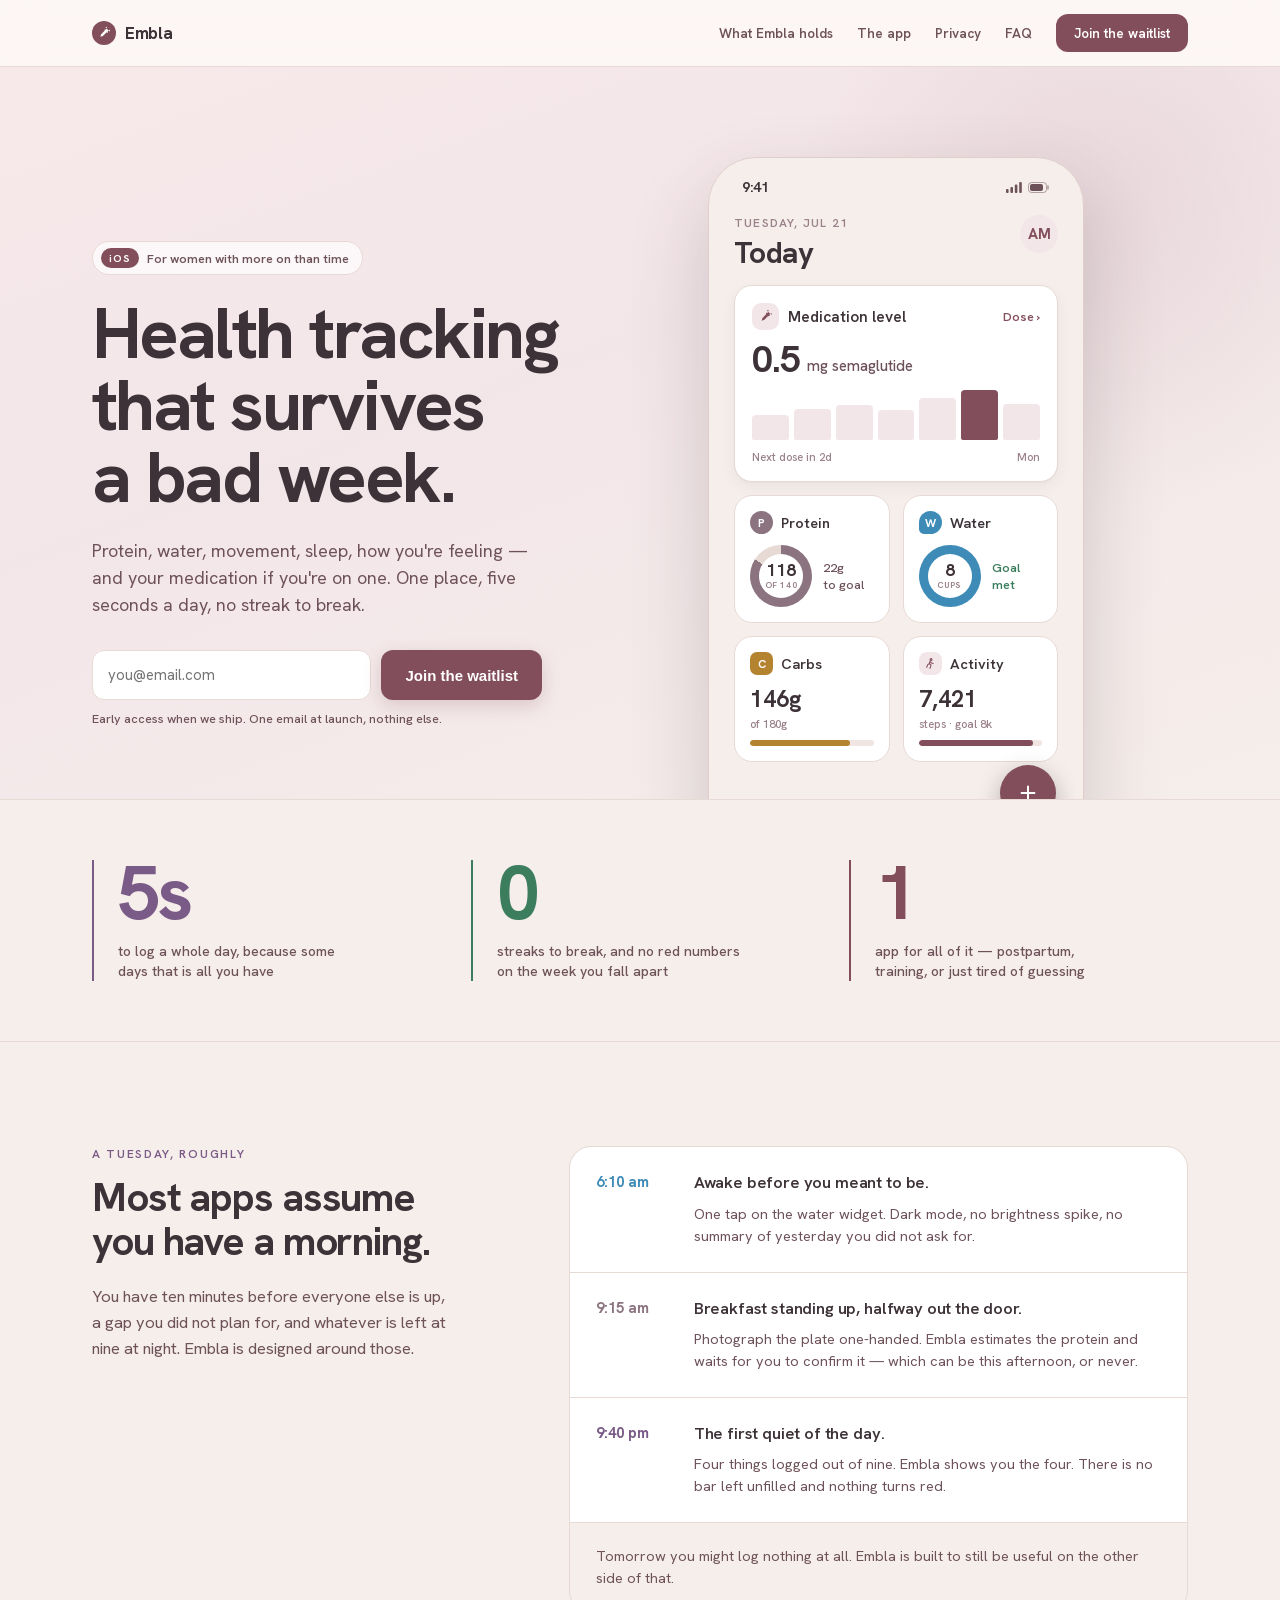
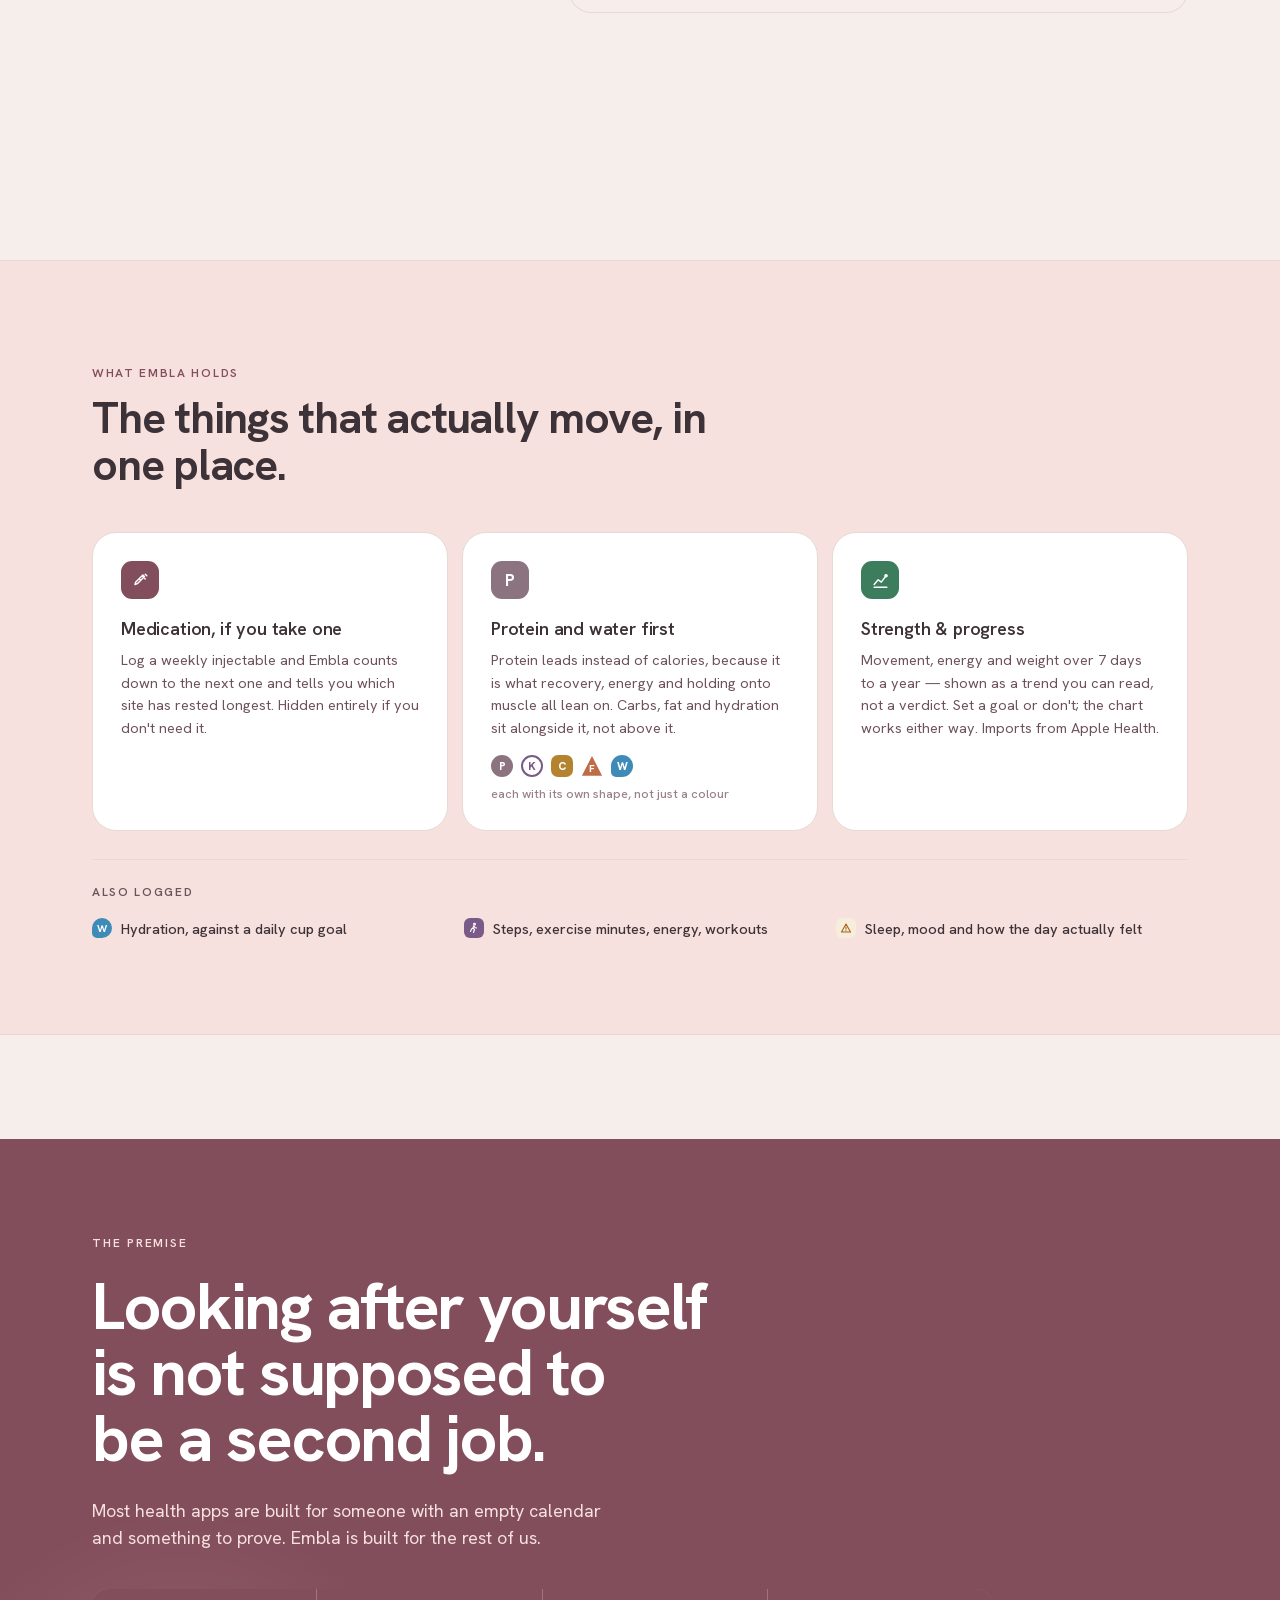
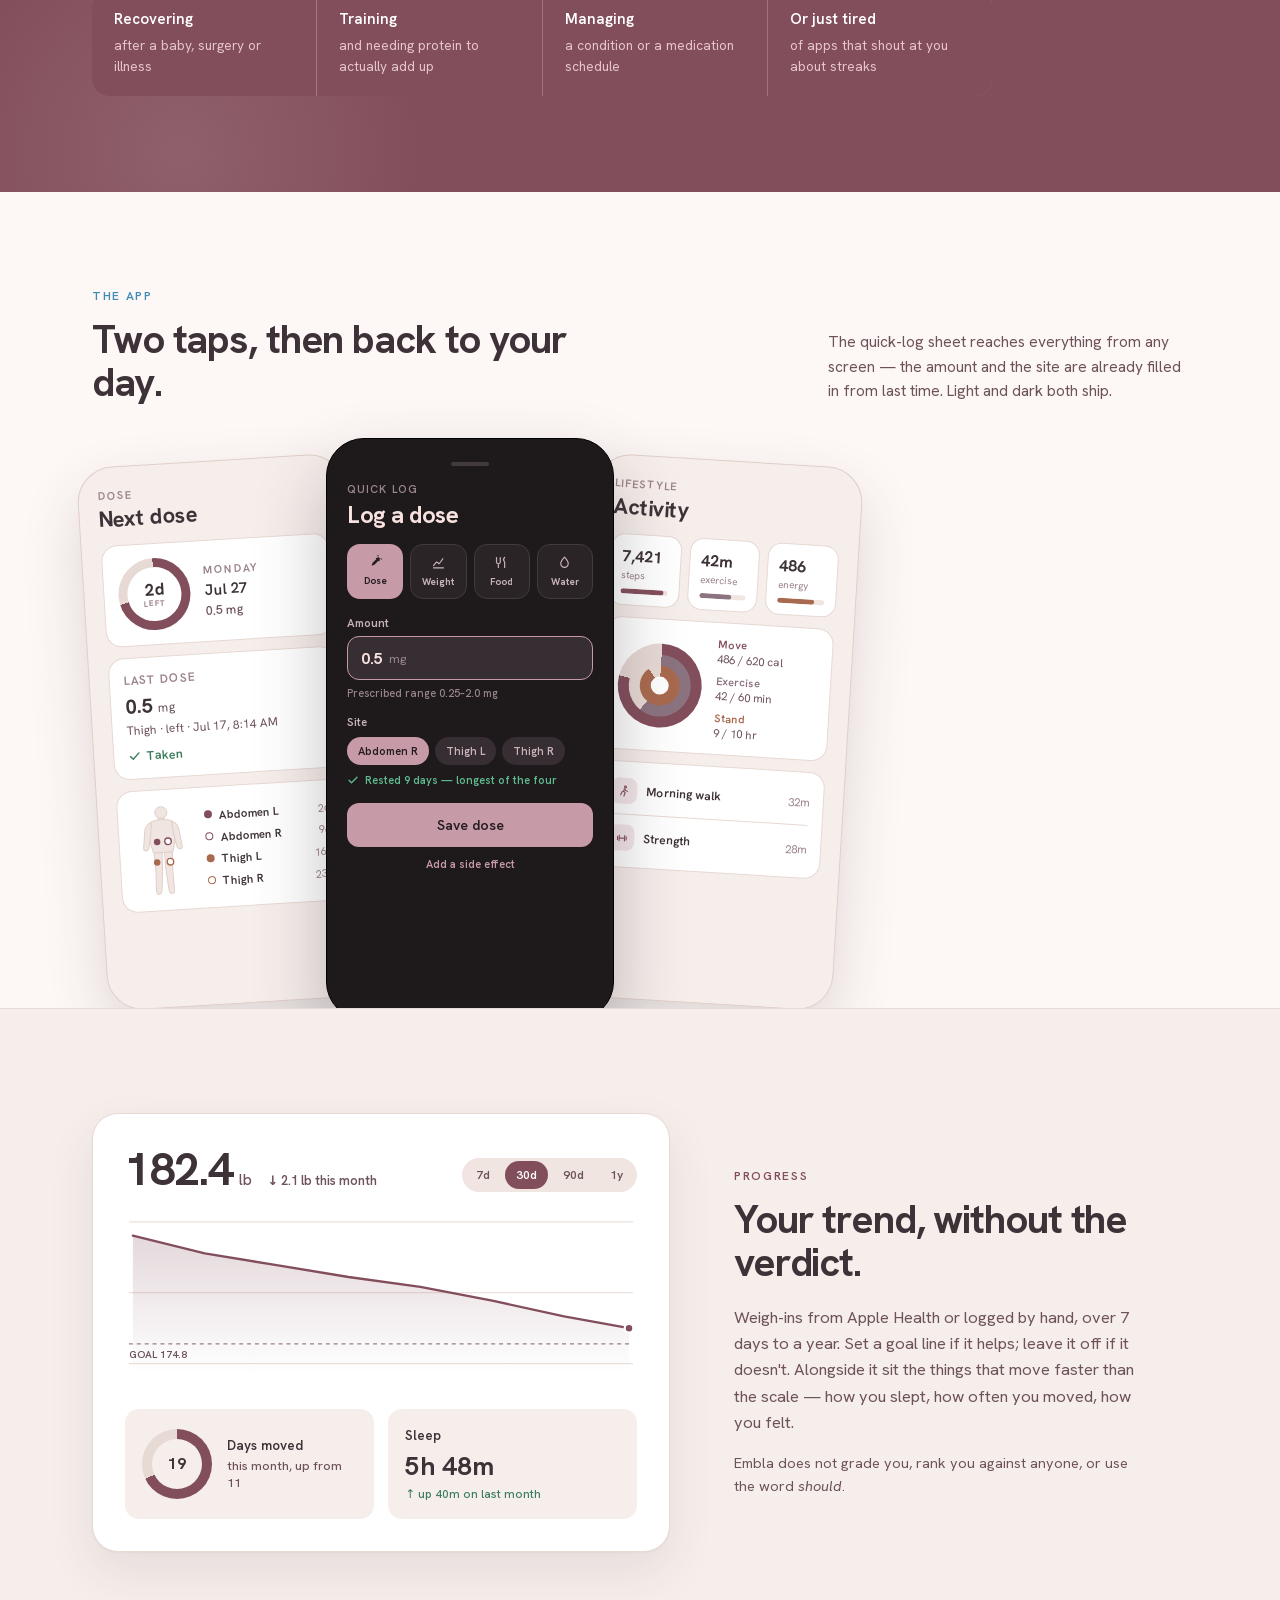
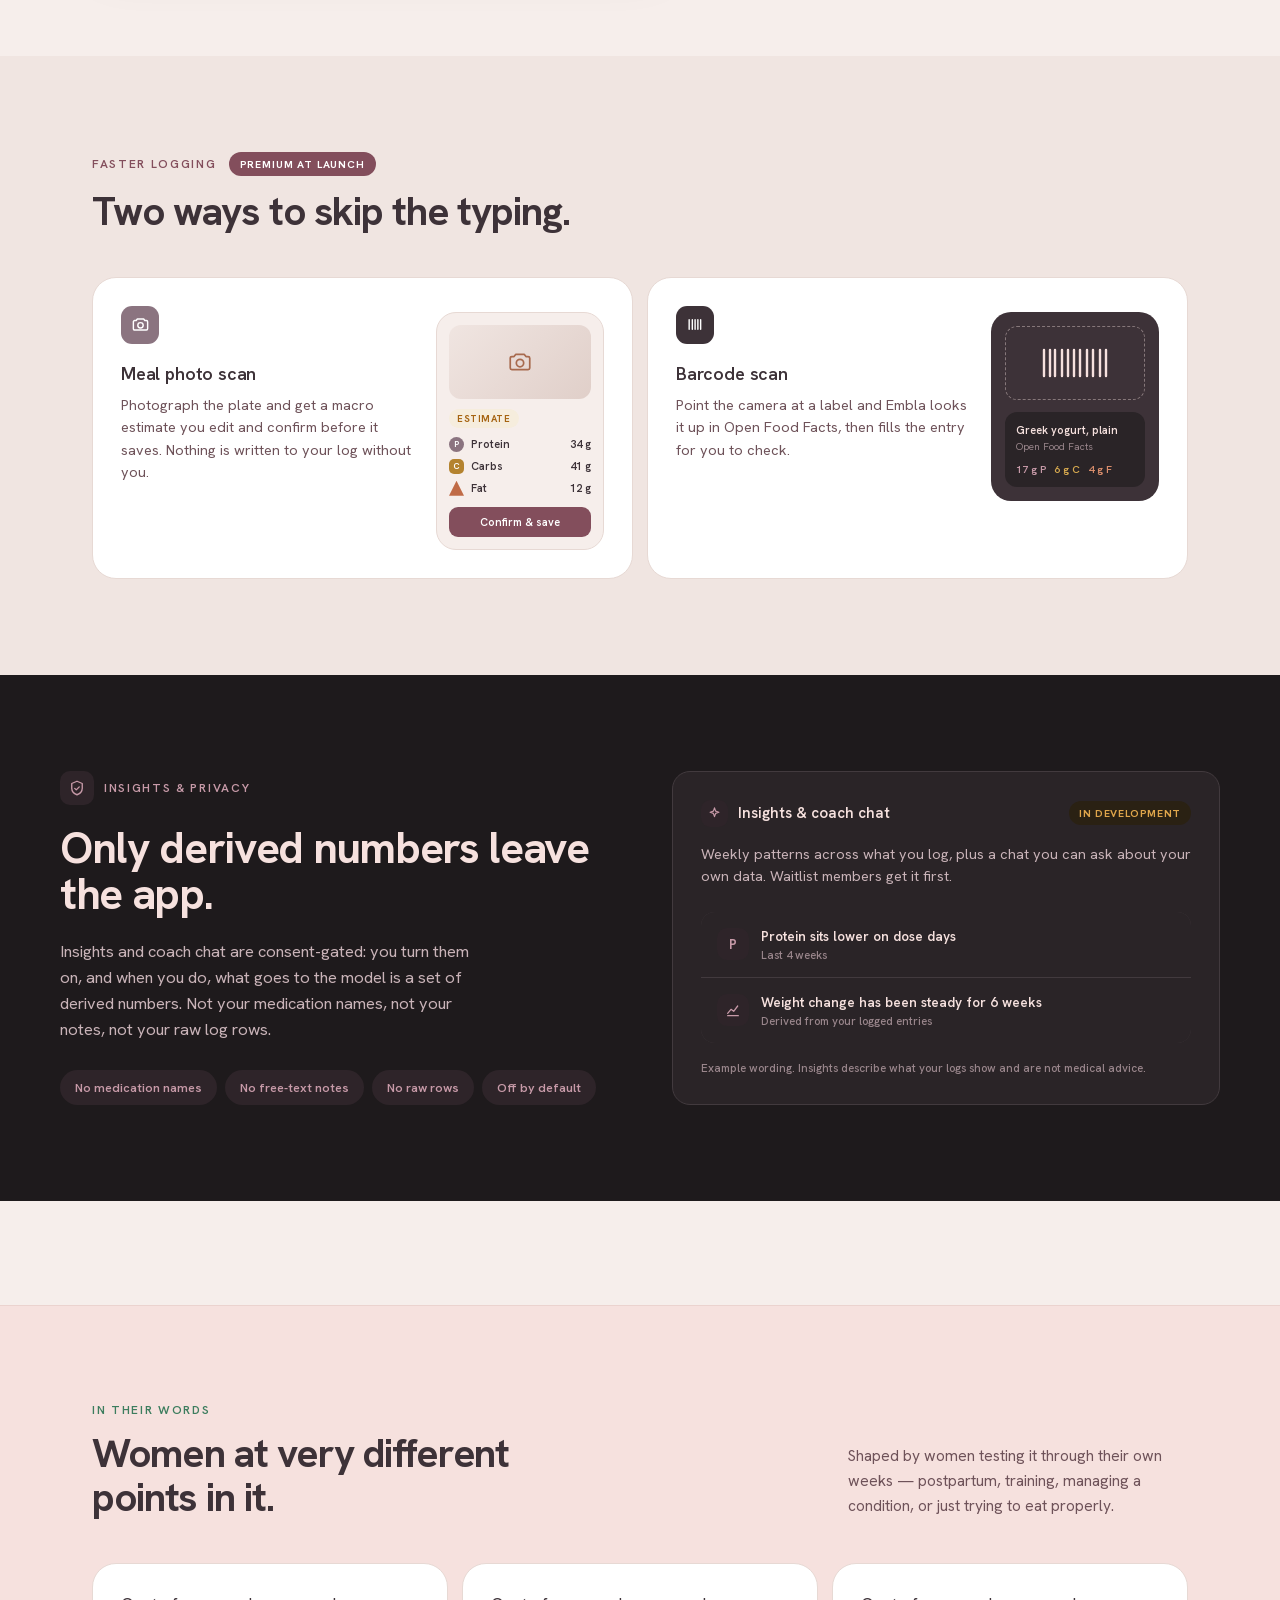
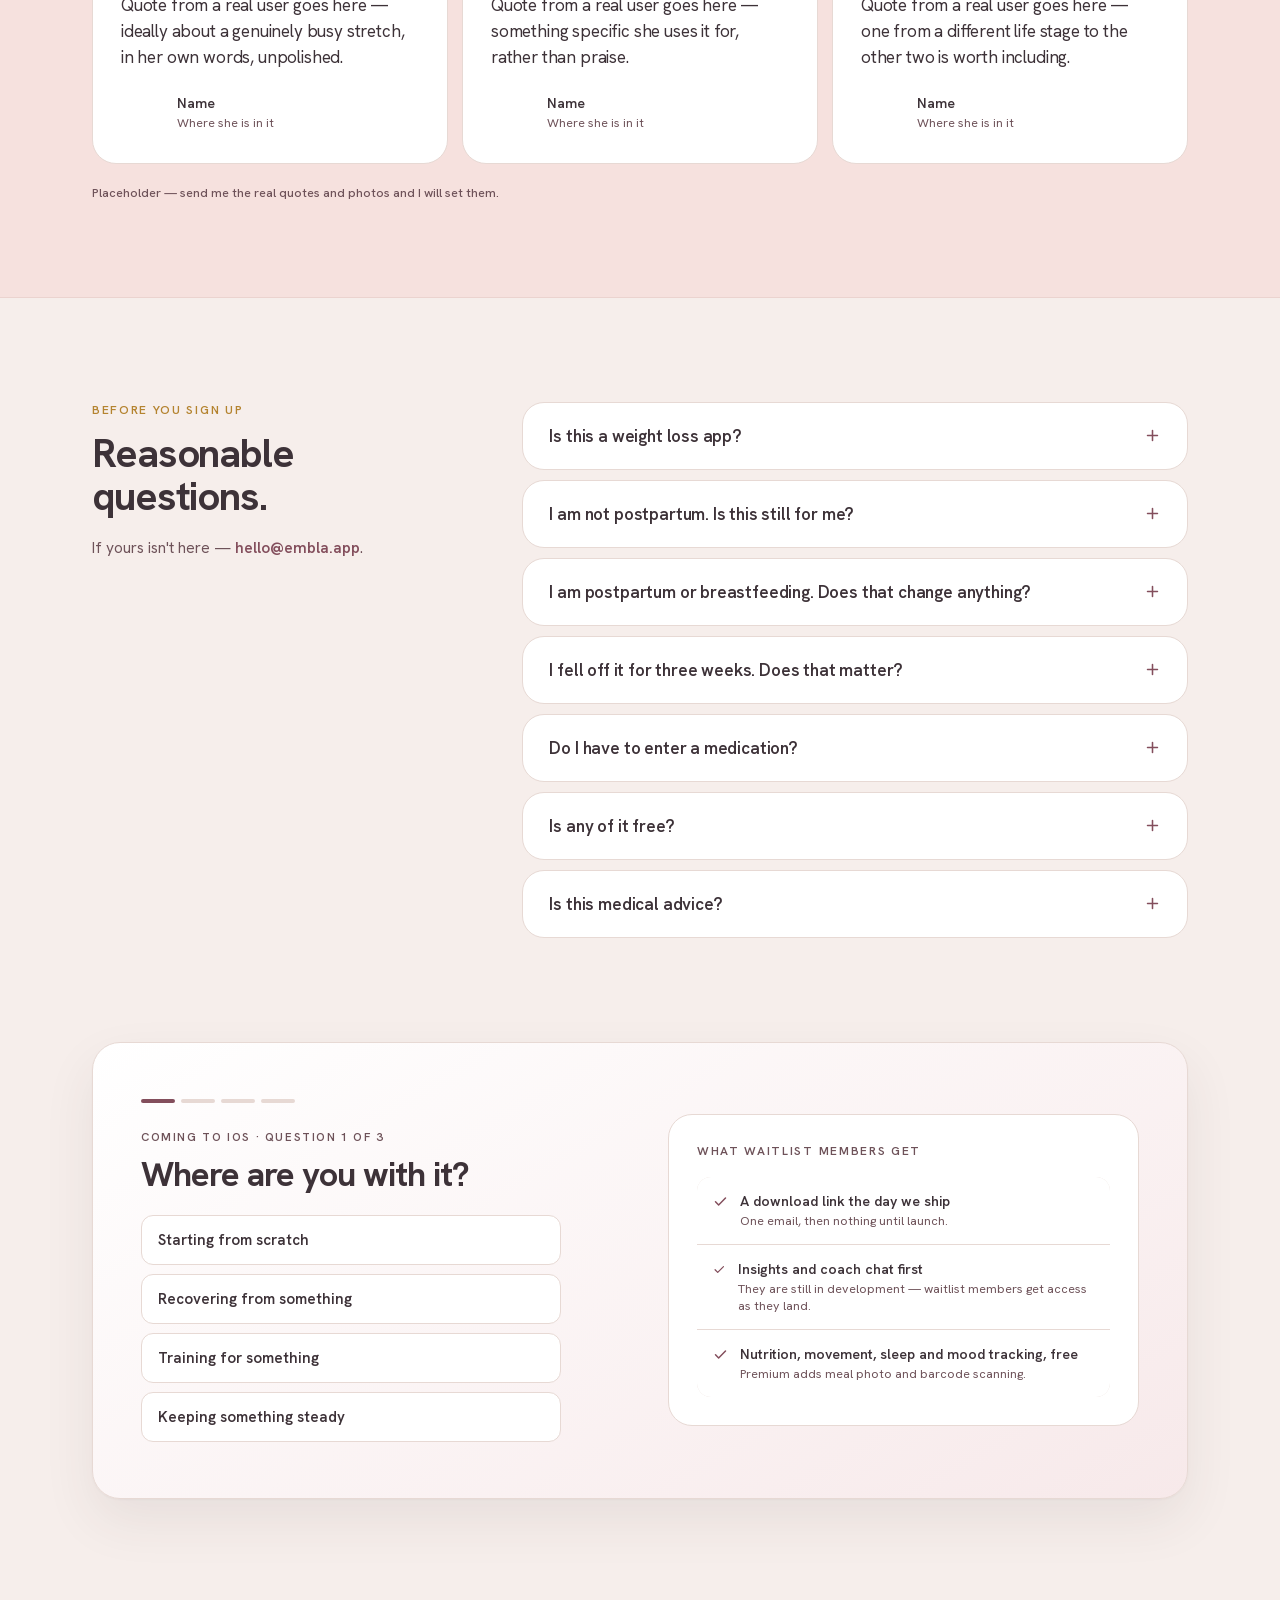
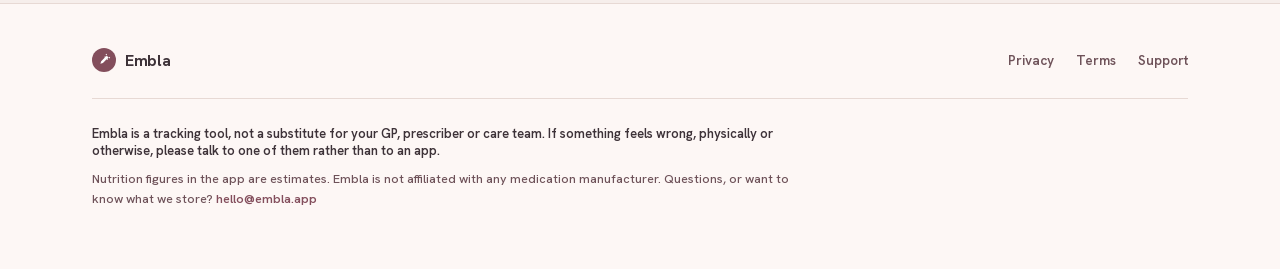
==== commit ce9ac305: "Rename index-1.html to index.html" ====
--- a/index.html
+++ b/index.html
@@ -367,11 +367,11 @@
   </script>
 
   <script type="__bundler/manifest">
-{"3bd77c9a-fb07-45ac-954b-0eda4f9cfb41":{"mime":"text/javascript","compressed":true,"data":"H4sIAAAAAAAAE9196XbbRrLw/zxFi5MZgzYJLYkdh7KssSXZcSLZHklOZq6skUEAJCGRBAOAWiLrnPsQ9wnvk3y19A5QkjO526c5ExO9VFdXV1dXVVd3Ly+L1ztvd/ZfHO5si0GRT0QSd4v5tMom6XJZxMsPw6oU//nv/yGSXEzzSqRJVoViP+3Ps3EiLrJqJD7FiVVL/OUvoj+fCvgUVOhT+FVrXqairIosrlrrXwVBW2w8F9dfCXEeFeLkJEkH74t8JjbEu/5pGlchJGTTFNPSorpatwu+zYtJNJbFg7x/2hFn6VUHCoznKcGFT5FNBWSJTQPcKnot0ul8khZRf5z2RFXM046I8+kgG86dtIsiq+xvakLctEUPgR8BrGPAgVINirN5f5zFr7IUqLMAQa8fXKa6mqX5gJBf2tgQrfJq0s/HLegCJj0SrRY0awFa/[base64]/HmsYDOEazEDbiw78E96ngGdbwAW4w7VkFNL7rvQjW2GQKUXFUzs/rxKYUgQPkFptcXmJiFJVVzSX0swVTqZjYGyPaBAmE2nafHD4d5uR+aelj3Tq039M6zSy2orn1ZASvH5M0+MVkvV4j7oD+oJfd3U2FGOyyHAC2Ds3DEB0TPdi6oYGWP5GY5EsNn7WB798/nxw/bm8+UwvUxjqmaNj660cJjicQ6icAN5JRxHZfVmmqSX7wZB69kytvHcHm5ZFqRBdxV7yt/PDGpAM6i9sC1FXtlcCXIpDbzKIFl0ytHKcThOp8Nq1OG2HPYArgJAOP9ggr1H0hUwNYiGr2DdOAAmmA6RIB3RwiFaHlWTscth/5d59L+ZK3VviuhCMSaxGH0rHBluj/qgacKfDFmIcVoxyIS/q+JK943TgYI/Hrx7y0NJ7XHJGxET/6vSX9DojcFXtgEkkSucTKBFLqflvoW5L4oiugqzkv4NuFC7/fsbl7MYlIANp/+crthnA0uEX6tPUF0klk7yho3rppvXq027IoX/bIhric4gL2AqU86ZAMhSxYGlvMSV3+oj0usMJiHT5utWm0AdnR0zmvDD7qBPERsu1mvLuQwIE0YezRo4L4nfRhOazO+jagRjUI2mkKAQJE4ianI6s3kDV+H0TuM8ST/sv9nKJ7N8iqverJGt7MHqRyQaZ2E5G2dV0FpugXwB/ahNLe3nedVypiiWD4sUpifIteWPYRJ/DFHofL0MIgjqWlmYvCnTXWg31uLdh0Reu1ElePniYOdk6+AAUPpEzYZl3CWIo3ycpMV1P4rPhkU+nya9OB/nRXeSXQageZbFsN+J50UB3d7CDPH0z52qiKYlMCKkSUII0c8LgNNbnV2KMh9nibgDzOOV2+B0iyjJ5mVvbXa53s8vu2X2G0jknsyElPX8PC0G4/yiN8qSJJ0y7f8KHDMoYDxLEGbdcgSK9/XKn63OdWd5mSGD9FZXVv6MSNzgj8YSMp8hI9GRZijMK1ChJoCOT8TO7SUzEKjFDH9NsrKE1GvdVJGCWM7OU02Ee4/G41upSJV7VoH7d6bX66cw3dMv7ZSqdx3zAtJ78EAhpbsb9YFFYAFbz6ZlWvVW1mc5wemm51Cj7E1hljWQYgzDGRXdIfIGzsLvV5J02AGSRMHa6ned1dXvO0+/66y0xRpQhZO//a6ztva4s7a62gm/f9wW33z356YKT775c7veIHJd2vsWGQWZZD2aZpOIOqCYS6yG35Yixbmegc01zar0Cyg8rUbdeARWZTB99D2KU69A+3ePQSPkWjEN/9r0bAHpv0wm3DSJmG6Kps71LEoSRPFbEBRPYXYPgE16qyA2loGWYp51J/k0B0Bx2tG/FELMznfg8p0vWC5gLnT7QLCzHv23iwkGxfq0TDIQ2tFVL5six3X74zw+W7/IkmrUW0sn66M0G44AZ/jpCSGFJ6RWWRyNu9E4G057qE6BzKqqfLJu0ZT58DFwp/x/+E17vSZGqdRKB/8XPv5iKVkTAArAHFTebkn6Ko15Ez3mU1hs8/F5mlzjKHUHwHLjq96CMaIiNGPCp4+BNl8yZgsXg3tz4KoPwaXQN0AhJYUkA64ISDTdHuVlRf9GpeJUXzqbwuN8mMV+MS3VqnzWQ9Yep4OKfvzWJfukt7b67XffPv3mybffrU+iyy6z1JOVeOTj9gSGf3UFR9UQ4E/[base64]/bESvg4nqxLrQxUQ3SJpR1BbjAoxrIAmsgSMNqj8zxLTOE/ISagQXX0L/[base64]/[base64]/[base64]/xUUcA4x9mMXmfaNKFoP8e4OIRrOgu64ydwQCGzxt1Tb55H4BwnoQaBFP6nIpHYlWDE9yXECqUMKuAMPO+lSmlg9+IUwuW4hRQdCveaPbsiKNjnSH5MB1E83FV2v3cSyf5gs4klm8P/xz/HqhmjAs55fbSKsIV4Pqm7aDLpc8BkFd4Mzw6O94MJUbrVhVk0nNyDKLSJcD+TtgxeG710idUYnfba8pQQRYeBfukvF3j3paiSQc/TM13YKUVoPuV3KvGaa334Dbc/T4z2VSanE7YbNvmJzdLTVZgazAIimAUuKzblpDTcZma+osKd4Qz92Xf1STBRNshCLp4YRyCb7Z3QIff34GeLf/z6EX336LubydfH8tfK93v4ePh8ros/fbD3sudfVW8u/kxeRR8DOG/bdA0sJBRathiDM6jMRC8thOFSAAMs8EC8r7IJjZFl7CMXj2ZQ0wuZqJbmdzYQQu93JREvZNO4q5YlQXaVIBMwvIXMG9+GeXjlGDU3fEu5gSPd5lWO6K72m7gjvRX6MoA1sHDfLYLBtN459c5WPzVFbdgIf2rL5LGOGEWtrgCX7/KDTFvghe3VlS1QBDBz3wmKWKAlBcZ6kYB5doTOUYfVguI1upZM1WSBrEFchbW/OTySwvLLzWWvwW8U1pO2UWgrbK2rlnjj6WW5qOlxcPbtkeK+BPrYpiEqY5fTaUGAM0qRp9N5VA7aTWohG4pMPMpWCRpLeR/PRNZvZesLAu/nU/[base64]/QZtZttRsosKkkQTULJGA/lunACQfTUzvCZx4tCFWocWJ33/0WDTLmCOno/YkX113kjEugHpjkiVVTz0RCPOCYTxHoWSAW2Q+tVr3pjj+uaiqwsctF1qDSFSNOGKRnLB2mRvr96ndsskwQJYc2VobIrZj0qvbNCYiW0ectq2hv3NsMVrSHtoNGAGL+nI8DT0aEWyY0wCbp/RXRmufoqPL6O1bL/Z2dk9eHB5i8GOrjLsxqPrjLokS0uvfkk/+cOfvhyeHL16j8xJdeQepjPVrRSLq9wvRF/0kg//nMAQizqpUYDswamORDGAVn0C30P1+1k/QoX4mfhWlKKPJTJSTCChSzqIpRcGeUTBsPh2SZVzOZ2JOiFz0i5YMfpAdbokW/UL7qK3w3X/xy8kv+y/eoyFKuXJPivpWRBdyj0oGH8kQVpVHnyoLvbNWFn6qLBQ7VhZ+qqwBWEtWFn6qrMJKL1SiDUcDGdnAZWIczdjnrHJkAtLgxu79h7ey/zLoBQOXd8BKzVIZ/iXTU5mmKIaSaxYER2cdcX5M1v3ReUecHTvk3fkZZd+eRd98GgPjnwFe+XQLf0l8IX0UTYcpZ9BPnZNNZ/OKMt7gL50OIz7JOOOAfuocmCFJfjGlrJ/Sq234befNZyrnw8xOn8E8LVXWe/zQuZN8XqYa5h5+OVApX8KlXAsy5aVT2gFR2Tv46ZYYp9F5akrs4qcuMcjjOaP2Cn/p9P54zlBfwg+dmuRzYE1D6W369uiNzrXLapJO50x0/t6DbxevSW6jtZdbWFE+7kKbfPRrePly8DjbGj+52aep+p6/HbrKMpKysoRFW5mvcZQlHCxlGTMCspA7BrKUGQVZyh0HWSqOpnE6tottUYpfTtNGlnKoo8pI+qgiFoWGeaUbnIGMZsRe55VulFJ1+XFeNlXYheQFNap8Ho/KKioYh0P8PMBPt0Q6TUz+zjRxczX1KduhPeVb1KISHq2SIhoaFLbhy8UA8xUCmGu3z3lqYDnXHlXMN0OK+e54Yr4eJMx2Rkjv9xn0XqgkF0ddUiGqy9nY6lJ6V9It+0YlG/rpfUQ9BDoFIX9liXNclinELtjsHf3zeevB8efW0T9bxw9bnx8c/fPB8cMH7Yd6j/HN3vt3+4cnBzu7r062dt8d7LB7DVfr/XS4czmTC/az4LLLe5afk1j+agctUDi4ObAk2svPJb6tYYYYaflv1AXpvAs+lu3gKOr+dvwIfX2Ww+/4YRsyH260l4dYW9sUrIFsoZqBkcdlgBuMSttT/lYMTVIhipQh3KY7MjE46YDq0BFT2nVBvxi60WfQCUuxeUTZJuSREF0edsA0pPKtLvY+Dqt8N7/AGVWmaJKhz4uaqTsSVB+goI09/karpAH7ptGxO1F1RMTIPENkKvh/hEPx/Nmy+m49bxl0mhtbfjZKxxPQzT6Wn58D4cHsaz3DnWNK/Xq1dWvdj8tcDkbtuay7rCs/9+o2DyMXsdz+R6CQj6Fv4ywqj60Q35r2YfT9W6gobHZuBc+WN9tIHWwDCRRsbhx9/Fg+P263OsS67Y6u2ILeI1EREZnY5ErCVmvDfZb2o/[base64]/afbbMwZmKRLAdyYhQBrryPAGub11f18drhjSUqPOoLtfRXh76e1MGCwLAWnyJY4VpmfiLWOVtcXsfhU530DmMsh2egiYRtFpN1OdtPsCIRwH+I+1IOQjeaa44H6N1xaczpiAfwIAA7uONJS/6Acq8TitYH7HPR5K2Mg807yTfGkdlmdq56JsYgdZzkP2GY2zc3tbcuJZrgTyQiNPkKAxDRCaM1EmX0vIz4+BQ/As5HkDe4Qd59kyqOndTzdDr7k8YRIvdAnYUC8KFVHtumDWprTb1hKzpzBOqRrPD1KhtvUj4jCBShYIlHb+JRSt9EpP//C7cLEaad/K7Nr8Kd4TC2bzkuIHQSrd68aStTma274kCMA2f9EjySc0li4DNVOqyK3eJKxE1lIJDu3W1/kRFFmElGGE/i8YZemoNz6IB0j2peWecgYmRFNAYA+FP3E21fLXaA6YrATubKrgivYKE5goO+qBmNmCubXY+lYtRV1AQxC58Hq0du6sTJ8tx+6btD441a3nUEWbHEck80MdN0uTart9xmahjuFWfvkGN84d3B6A2Hf5jd+fk/f6796gOLz8Ufz05ef9hf+fkRDxc1g6pI2qrpQJolQqLYbPqd4HBc+qjypXZ2eJoavVFxwjUB0XVqg+OvlNfMg5Xw0NFHsZugnoaE0BLxhFZbIzYAU6ogKaVKxPREbahTllRvhRKtL1NPn+lKsjaPVlsSToWzSEtq7o5ncWJPW/DcAnabfR6SiVkvuDIFruKGpQ6hOevbjR/cB59qR5uyzufGcJRhHIGIEN7gKcT9uGwnnOybG4fAMPu9axuN+kahzKUi5TcptUMFgZh4vz8WCgVCaaW2OXlJTHNy3QyBFr0RJIVgFuXDvl2sYUuzIhsOMXKVB6gmyPAlu6tzA+zOkLJt0Jv2gUmDLKKJjNakb2FD5dF/[base64]/aJKB3i+Y/AZ/gsji//g0mTcCp/VQtz2YL348HcNQk2Oz3xc+DPJqM/a7vzM/7S9uKCs3E7jsz2MAD+MhkGqbXDaShqHGCw6fmsUOH2GwIRCmBgMFWpQq+YqEpDvHpeOVbBwF53s3eE470fjbhnns5T1CzxR6bffyAHYGc0FaaOImUUZq8oYdTZexAjBtQA26PdcjoCZZJhixsZC2CcNS/OFFtRZgs1QcwxZV3DKoQf8lsXYKXtRHiwuvQdtuBiAkK7ZBNP0sjoYZ0n6BqcZ1lOnoRFPqRxzBSWvUCDOZzBIGMtvmwtWOMOp7qod1HGKgS0r8G+3W98bnqoqR6fHYbyuc0mefoEw1WsH4mY4b90qYGG/ZE0cjtWpWO9tmpy6wCZAbjjiD8xaIi27GYYG+cHOZmvUIjptzWqEXMHO/3VoisQTzxzSruMGrK8WALvKewqYoAowBX40EJM2In1KYmFZ+mcy+8i4VU4FnoGtJtLLU9VeN6EydDLpXpQ9VEi83J7JjeaXrfUaUOQPZngKMsY2yNxesYvKAqUs0KkF+5L2LpXsqYxm2WSEe/zPI9Fi/[base64]/UOmje95QpSHVjiWq7ltYosC45elVEwwmplNdIgR4gBvog2hF439VcRqPftGt0oVW4rtXdonpbAk6ijTDoXAqp7+sLACyYoV50lyJXiuYK1rUTeeKBbgE/[base64]/TBmuqtuy4wFtA5j+zdZ1vlm2vE0Ma+VEGByyrw7YGPiyBTnq+iKJt/mFW4rLaQ8JhlNtIu81uBLwGsW86JI304Nh9ukCL13AdJ9Fyuln/0mRneHFXdL72mM5hIEFM+HcTNAypLUgX18T284U9wAji5ubllfQ0cNsvQv/vKnsVUU28JIWNAqS4jwt1GAl6iA8L8DwHZUCJlx15SLnodbA5vhnY9xM5yYa34O+8iaMGnFV36xEC1ODDrKONSeyEgRAlihxy/qRe0nWucc6uju3reoZrurnCzHgKUCqg7myixNb/RxkIpCmUYRYzUsC3kU0pJRypp1bfjSmVLPodFZeR3qOs7J6naIEtR31NXcGFtN+i3WrflTKI8S1KlEpK2Qg5lt2HfTmvxXycPMbWhS9urRnZV/oQuf5JbwVoNHqioOFdEw4DjNvLTbdPSjiJnztLt4pjhX/oE2LFQGgpCTvuapRIQHosh+WczjwfkISS1FL5jAjrlQ6iZw1nkj8YsHygNU2grrRegByRRHskXjQ0teDTkWEXREBlpDMTohggNAt0sUWIpJqR8emQG27TJdijnlOdi5TkVLIcTUO1MrTc6F95f5bl1q3LKW1xZRR4aUUGbq+mmrnF53apeOgzDhHPEeOYUpTxa/[base64]/XUaestXQlKS2Fv/3pI+9cWQev+fpyXQ3dG8gQ/Uw6D9/LGXHudYAlgXEznzl58W21I805vIG/utXXPusPSXlupgnfLge3QpPmujr5RYd4xKmgb5h7SwBM+Mr5HTy0KmWp3GPStq0jNUeNICt4zw6WzvqJIDH7PthtVdVg9pavDfmdDC2SWEWdNLSJyC4QHZnHFL91UlFF7dXFUxAuQ1M6s+jo8L/DEpUJU2ZmbXoL2aZSPlm39S8MAEAjJhFTg15GdRIdje1qoK+EzTd4NoHIwJw5c/hgGp+Xl56q8bAcfNz//6fPXbXXt1Jx6Drl0dfRp6QD6/0Ww44V5YkN2Z8lYmhr60sa/uBhc3rIWjKJyS1/PozaYQVzoo/6gxeAmxRKybO1GbzeClyHipvdP6RXFRVjQQSY27N5v3rYPvlCFM01smt8hZfbsNjcXrHE1dlZ7BBboTYoaUtehe7z/EpiYLgA008h1QXJ5FMn2hED3o1XbLB10kXSRapluLVdzXKkQSJtKIFFRJI/zKNm5hOGfRuOA5xRMl46Y83XWSjbbovBcxTiIYMi7Mw3recOyJ5kd1xzrKCsJJO2r8NaN0iOHKq+uT+N/7q1kmOUCmVT2I3AWEdkhF2epkFrVUVSq+s7a0Fh/[base64]/gJsc63nQrIjGmA19jLN5aMIT8FEt9HLXCPFJT2LJ3A9NBwUa/GiHrzLgzMoID3q3vunotmE76+8ZCRu1f6WZGfHFcRyWBHBkh+8zMBQMOCynF30C4xtGTJqiqQ8E42k31A5/ScK4v+RLN3FK/jZJGEd1eIl4RyTPvgDQoq4xUwmyCx7do3AulYtP+SK2nJtjMQ/9/pfXgoW88FhhuerDAffk/xdUsKP5o3q4ZUaYLNXPqvtEPfhv3QG8UbCkji5YK82ktoI7NJWUptG1FRfLYxHjVm9Tu8CfGCwTImRKYfcSMzpdhIfcKyhfjcdB6aG/MyZtBEut0jaZZUtOe7WJ4c4klGW0VBeUJt+4F09IRoDXIffzN01ULa+9qIhNzRvcSUY0A/vvsmXiMO2nw85HAMYyKLSDCiyrIwEBSi6PWXaS29ggvicG9baj2/DledRJWudR4vnnSVkNAN9vt/LyzT5FEGIPx084/dvD1LvfKDA50lcH4qEnDchOJnK5zgEWmglS+pQKXrfOoBF7ENyjEeZakuYjmSZbf5yqMt+8OT+T1HQc7uztbh+/ojo8eLIR03BcDSf3rPY7lYbAO79a3yc5yzPlajIPDYXgS85DCSMxVFEd2XO2xtFG9wK74dxpyfKX+u+n4yjJaKCrWNltQ224YGAp9kBjzdVBj777VBhK29SagjQfIroP5YJBdAhoWTqCJfKYzDe6c9C3h287FLHLr4WmVuhFnm1z/PUbW3dtx9zSp7m0DNDoaafngw0s8ELerpjLzd3kFld//Np8g+wjqC7iML2Nnvz7Mc+4BUVB4B8VWa0ZAQbrODyAvjshA4F4N9OqgsmXxHv7dXyVwT/wtXBSVmQBgjrwkui/VAXOsYtJf8u65OooqTHRkbWNPzle5ChLM+y6/7pL5lT7LSq8vmCuRWL9BS2IXM2glAnRtOVfMSTzwQqyJ4DxwGVSjDNptzVi7W7+tDF07j0EBRndZfvhQvIzis668/UNUOd47pHUFreB28FqlKgL5AJYKPQ+gMQSRrV84WNAy+9cNepgcqgnG/9LhF0k5+m+ZVnzVMd98DbTtGxoQAIZK3G8+cb8rrYikteo2eJiKcfqB8oJ7wXUq2JA0jbazhMSghlfPl/VP0GXy3h5Wr+gv2Xj8Aa/BqUHDETuEERqMI3pbDddvHDH90iCzKRiX9BBFJYJJWgxh1PC2EqnT6eHisj8D61o0kHPAHg36aa6lAF7fjonE9qON3nEzLNWNpklX1etaPG14XAymUnN5JctpbWN7i9rQ5n/LmzImg3Yo9WfJMQYfp+tK2EvpqPcT8QJYc2vpX/6iM9qfP+v09QcEr+2sG4Np4GHR8Wdyx9ozbftCQI+wd6S9HMHcyi/onswg6gjN6+SR6DfdxMnkizB42T52GJkjOGe0rJ3xEWdlSLiaTd+v3r9ndcQrOlPqDxbpn2l5XUfWuaIbhiIC4AQC1wKqDT+aKsqUxhtG39dMP2PNuXac3gLnT+Wm0JeCyzX5AvSKYXVMWrxycaPfGZ/B6DxZmV221DYFqq4OgnrLnE0r+aHmVM2zZVmtpPKbp7FAmaNX4FQCv2JpXTEivVzXgh/iEWoDpaOfd4E+UCTAUMehWlv0pPn3iFIyTWeyl8vZ/nd6gxv+i/vBDws5wXd848Em+0VlWC71Bj5sV5HSCs2Ec8YZx+Iw34M1G385M4MTVOhC7VCxNaJYctHgXQug9C8+OSHth8UUrWHJp3G1KHkVoaC7CtRTAB2RTst5kcq3LlzO27/1dY0X0zgtAdgWX7Um1C35qkVKDfSt+qxHGKmkURJQDCR+KaubdMWmt2gdAi9JTFXyuk5dsN7bwRO3FCvn/XuUmqZpUqrVFRQYEg9WNVwTD6bRrBzlFQoXXA8V2R+UZvLjojksRRWdpVP0t8pzuvRw03/++39oeOKhMCd/C7x4NkO4DHifKm1Vl4IQbKPKNMviM2FNBXFeOsC4oS6YxCNCA2aZ8X3xnRWlpUMtJpflE2ugwyLdy/OmLaDgLyOkiuEBfu4bQBRgiuMN3dT9gLiro+kbnpN7i7jC6TPMkxm6GHLVe/k+FsCP0ZWT5Gk5fYCD0I0q1F4qojKqF2Ab8yXalUfFrjwMLV7o9mGgJjMQNKBASMz0c8HE7ugil053DxhSH0fjPIsIyAsMeuTbJEvxCZD4JEB94bteS+o7kCHHDkVTB1Q6Pe8mKT4lgnPJmkPoWEEfy6A7AnPiPgM8iIA0idRu7EOzd9b5UKYFu3i/rN7PeG2dufAc/[base64]/[base64]/[base64]/M1HFYPfOT/riNpD6zGFexyg3mkr2xbphpU0fOUj496YsuTC1RzbiJq1jIVhWEv/zJfgoA9XwanLIOUEY9chztZoDqK3AGHO3X9k/GFlyhOR/JuoDJ6cdAH0ILtMlX8ep/BFhhSlu+FnszRxJqVFotokRAFLXgcr9LijAo07dmSxdCJDnRvFBYS/oZ6U2VjG7/EtXs0aSjJsyyftul+MZpm+CIwhypgFadOiP5/TaVTRTOdPb5VvGFgsz8NIzfh6gVY0glJdKENKDXLkOQzfKugcls/WHfoDkJqW3NZ66gVaMJ7xt2uJdlbu7VG3/C64ioxT7DVuLqFdgiFv7VAwD8ZRgZeOkahfF4k0Ri1QYJ0MMhg66R5HNFC6I9wJLg1kCA1KMErw8I/NXtom4klaH9BbJY4/rG/[base64]/gM4tH608t7o1IbmD0VsEU807abh3x1sLt8xbeT0/1vCxGxv05Oc/+IKE9NxDhWfS9prETpOxtomBt03aXz/UP60vKX0aSnL+k2ThiXDkuttmn0Co12FRi2rBydrsFa0s1vVDiU2jW+yjmMSjNa6uDo+1norBi/5mjBHAJrdFqC6bfr6sc52HoeiqDume7bFUS9mIlZszO3wFcerI1lghPHNG95tCAQh5u0IjAKyv4V7ohrnDwExgfs2y9WXAWjzKqYBOnImApCc4fBdwgomX0XvgOw49awsK10FpmG09ur3a6LlTKzmY9XeFhn+MXfIIe14o0g3bODkicqGLTP8GwXWzmbHm/m8yblwUKm+PgLZOA/84jK8tRVnRTwfR4VgNxcbpkR1p8LNnXZis4PR7sZ/HyW9vjY00bCrSfJZguwIdasaLgdV2o1HRU7TqtVwi4s1Ksa492nh1Gn/bxj7WzG8e8AlPr4h4y2XBWs9v4sPNAvcSqwG8txFkHv0jsXP/J7+ImuBVxqmLmdKUXRfNL4ll9fqnYKWZmtTApcS2b72KlmtewqHbIOmkW7ILFSMpxMGJFcqixBfrJwLB3lvSjit/WHOrxov2lulgMTSUk1HgY46akjdkPI3TgmOB8ZUauLlGiffJc8CQ7nNmnBj9cmROaY4hifcOY3+MEmn27Unj13Ew8ULYQiBDzHOvPDRo73wHgWN01LesdnnuIYFShQZyovlnKmsf3s+JP6vuzdnfBk6KKIjz4tdVnjxIRDH64KEysIBscNg6DsuHtaxIriHs8WH2/WcUhouXUGH8EgRdzRwFKNQwFwzmGlHoQa9nZXkcsNYjbqif9TBwMrDLKYQXI4DAbnAvrgVawrorJ3BII2roL6NyADtTUYJOQim9Fm/a9YxMTyHgmtfmUDtWruLwUiDzYdky7KO0GEy+OduMXrWjp7QjdzBXs6OdP9yQJW1UaoEkhmOUB5ExMkn3EdceLhL2ZuOVUnDk8iYnHWLmdVmnyxL3KVmSgPyXBMB2KGJ/fk0GQMabmCiTH05zvt4yNANW+pDKp3JA4U7vyANoMznRZxi8dKeIMgkXHqT/8WD+yoc60+tNj477BlHslN9e21AuAjBOkXgRFcmUxNgvb/zYuvw5MM+bpO1RlU1K3vLy/Pp7GyIlvdygQz+19Wn4Tfh6vJ8knACrtmJDGoG8R7KOwAMvIP9N2T8jqJvnn7b3X59tXv54ur015XB9wfvZz+n59tP3gx/q7Zejad7r57kvyz//W+vJ4P00Zvy354e/rqTbRfxD2d7uz+9eTLIXi7/mwd8+93eHQh3k3xSQxoT70QcYbvIDw9fX45+W1sd//z6H2/34uTHd1e/rqzuJMOV09F0OV5bm5aXK2dXv75fObyMfn78y89JefDD6uBg+8Pg8T9+PF3VDbx88XJndzHif+1H/XS8jIOYRHja6q/fhWvfhyvLlO5jy8BcTCcrT3/Kkuztr7vJ7Mdfd3/9/vHr5d2d7Onfzk/Hy5cf/jEef/O3N7tXs738b08e/y0vfvx+97yare3//[base64]/mYJXk34+bjFBnMuhKZ5uOwfVJaG35Is8r+SpaIm8eQYe8xgpKzS5TIf0XgjUULIp9K93tR7YXvCGt36I+wjgHTfIaf1gNg/c6913L1/snrx/t7t78ubt4c7+z/[base64]/Q0cnGElkCERQAWTobuND56HeA5pmtDRv8BsFxg9a+Gg3dhcBiDuxZSayxDzgB8VJHFMm7q+rk5buQxXtkAaKapJNpepYprDVILmLpyFpP7xNQ52GJyysjHUybsHW8Wj9QhbXFUksi06eEsP1dHpWgcYnZ5NcKzV1IjGY/moGf6Z9+3oHqRNb8L16jPK2GS89b25WS8jixx7qMxo8AGdsBql05qRIQsVKKJ8RdRlcShjrp0uUro5yOY2dbAENX2qLhssGqMjwcjPzzAksgCjH1mEfBJB64fDw/fksSjIWTZ3969U+EatccsqUO3SuamGvuKLW2KjPgi2bAv1C3AIxvURDrJxyvYIcoKVgW/Up1UJpnWr4NNSooWrqhQmxxayISGBekctfEDeXoIOJb7NBgC63iIpKVNALxXmSLp9xIj7YntvvvjoGP45Z8bUETDRYhTxl8QQfxbpr/MMny8nArdt34Q5cmGTi6HUU0IJ1M4JZATLTYPLQRGEr+IhV5xFLP9UVBOV6szJxOUb9duWosQ16HCtp5bZIITChU/h6ko2JzeFI3hC6hoJ0vOpovt541FAizCrldukWZo4niuPmVvyMh3Fg05Zm4gues4It7jnCuPFMGSBxsE1elVgz3FymAboMHWnuEdCl7twJtk4KMS8ZLVbw2EwePoE6fUvOlKt2V8ft/T2IF4zcK9evNnd2VYo3TqA3grldPD+hFa/1OqrSWueFVBrAn8zO/smw5p1fZK/xOMpBlT5aOiaVvclPuigGrJjWRkEzRRrZogNhuqWwqu/oBwOF/xzxO7Oz591NbSO5LzVec6852Oa5lQr1pCTW1cwDYRQLJqPK7sn6pTsIqtuy8X4jN4DwYsZ9fMftk+L11HXKrBeATHM75cp08pmNu++HiIdsyT26ME0l1JA+mDppnG51/CgJQJosScwzRML6hIAWBzkHSRNbPfFU0CtPrewPos30GfoMkRY94QOBOE+OLV/PHj3NmSnQTa4kveh2uCkKIzOQR7QvWT3EYr/[base64]/[base64]/gUVDQV8+nZFE86SvTCBWKwHpHqMaUnooDW7Hv5FzR0KrHJOpzxwRk9ct3FxWcRCdLVcilOxtdD1DYsmT8dNXl62szQSSwkOrp3DbdJ1HZQZLftAJ/G7RRzdsd4BvBiQwmuyUwY4uZhlWNh2360asleykggr30rOv3mK3eXKgKOzeLSbFK9OHy392brZOsA9y54lkDRcXQFSxh9tcLB5bW6sncwTi9vwjgfOynr+J8uP2cPHe1B/nwyvQmHRZbogvhxE0bxdTTOhtMuPpdT9uIUD4HdhKfx9SnMJpgp6FnCO/NMVr+WVc6iOO320+oiTaGZweo1ItBbvQFdphzBlDijhC7/7q3chHh9Fqfhrx7+B+pdPL4eAMjuBV8q8nhlBROfOIlPOPE7J/E7TnzqJD6lxHJ1lVNLDHFbXZ1dUuKanbgmE7+xE7+Rid/aid/KxMd24mOZ+MROfMKJaytW4tqKTLRbX6PW53ib2DX6RbvaedmjxDgq05uwijmTBkuPBQgUJOTFCEavS6PQ4yQY62j29Br+03uK4OHH6gp9rq6o7zX+XlPfT/j7ifxe+5a+16jLk5XrSVQMsykO3qR6Kr+6VS4bmFQAz0pksJD6xEkl4JO+rt+HdTOfSBB9A0KmSyh9A0VlEKBZXhbp+Hom79vuwUdUZecp5UT90uTAB8yBCnIK1OWv+3i3QdEtoiSbl8Bof74Jc7xP4RpPrw3G+UUPvhJk5n4/v4TilzhYIOx6siakYCt0ZvI6nhdlXvTkJ3D36srKNV8+hBcjAZAV2SIMzzSlBwtBABspwA+hGiGwvXPw5vXbk+13Wyd777bxBWLcmXkGZaKP/aN/Pj9++LGPQvZj+XAD/n/UenAMqgJwxkmSxydgXaaYJAsGmz05UT9T8FjbqhV8vHjUxh/L2bpse+vF259fHJy8fH2y++b1D4e4j/WnwUqapk9a9SLbL/Z/ohJr6Vq8xiW8ndYfqG970TQapgU+PNkB0W1iCp3dVjrhsTBOrPac/RjG+u4tK9ybZeps5/Eebx+YhYk2vOl6VzolsDOu5YKhAwY8xQq0xihZ5G6evdAwPonclAzVDp1cHEKMGixxgBGOWk0tuFiRLqGOijO6Z1IlcHt43yfe8Ykd+7C/ewB2Vzx6HxXRpAyoOXZV/ZylF5t0oysFuZRUTL3BPrSdRi1CRGkgbbvxTfWj5/bWXdo8JQS6Mr7aIiq+HHqbzksOdX1/gtwNQQ3b0MPGxuO1ns+fGpDdivMuxob4hAGpHXzq9LofxWdDkgG9r6/7w5ubP6HmmefV81Ae12kQJ58aNS8oV20TXyFTodPIc6ZI7ZEv6qFeyS0LjwZuSLJTCwVZtcf+6OCatJUe3qmSxCdywmOzrQ66l1IM3sM7oRVcXxu5aepFmcpOyMnR0A+Cjeg7s8jvhT/FJvpVa9FIqvWmFlo8jM6OTNOEKhuvJZaVO97BKG92Izw/YMB+SqZW54ta86bCutON2oa9OzfMwHkHCJtIUHsPx8NrUW82Zc3gFhLVzXD+r+TNKEl2zgGHXbSVpiDVW3LLBIjh7elINx49rS5SEoS84YK/Qky3+aBST7Azi7OUqsfoVhqWK1ElEEd04i6AJVFci9QSwdW6m948iMZd4jL/jdWJJXcmyG0INiuoW2BL9NOWP3+8OeLONSmA5L9mheUXjZyHuhWRCnpWCePE6bludT2l3sbkUqx5bI3zkpZdftkbhOcB3yplP39EeSyW8GbvzaZy9mBS+eaXpaXVw1F2S3LVJ3cEUcjk28OliqHr2StmcTKbvPed5xjKg/124Tn57lJizLM7ZnZqTWf5r7QGgxNzFXKTW5scBxuYLR98UGdDPpvnGE1pcz8DneGggn/5i61iBb5Lu+mifuAW96p+e5pwS3yL0wYWPcqc3XA5K+m+eSoVwu+3nndSanjR1csUVBe6BGjDwh4ZwWFG7ARNXIMavl9mg6TZHkmz/mBr/837w9pePi0vVqNtRMR7kMOgx940CYuujA+4Q8PmV95kb2uvcK3XcbCYnH1uzXjYXI7lmrBcyN61uDf8s2Io1PmvaNrhgySw1OQDeZgEe2IehThuO0BoKjjroIbR0NkaWdr1mVQr44K5a1Lhn1wnHTbYffP2J5b6KmVv5/DFH8IWCPGRfEmgkS1GRTqw+eJWpskhkR7U+C9jljpdfCrotYI4qrFPkNVSbxaGVb6bX6TFFhgz3nuE641wkSCLABti+a/W1bG7LdbcL83BcFgHL1ShWE3lSSfxX47StJIrj5sdjSkmuOL3HTFmHXH0g9b99vCwhtCXBFHrXhg7pm064XkUjOc+rKX+cNAQZH2o7pz9/uJmg+QR8FbjrMS9iKTVbmqsPuNBy0uyCBVecoCPx02NWXOyadQZxJc2eBukBhRuoYALg656brV9UYd/NVy4bDMuCk4dF+IcHE8Z8yijG+OybPtxlVbLnqQsa6wunDgk9Xcfmcl/zeLEJ5371WzAEDW8V4yahLTbU1usqo0SkquZixFqKcTv6OohH0azmFtKSUVF0rHmQep2FQ3rjEYbHuO2eVK0LnYWzDAA50rAWkXCUu+YNVD+fiPk0v33rt8Leu6ybjRtE6l4Jb/3Iu9iKAHbXIsw61pAjc5fohM0xVw2bRvzD2/DSVpKnZq/o35wiJ9G8Z8fABP5w/TXeQ7L7YdijBO4I/SZKJIvZQlqsdw9Irlvp3wgnQRS5DUcGdQGdv/WW1NldWiAyi8fRd3fVrrfn3SP1Qu8BJQf8mXPnhln2dnuqk0BnEGnQFpqjTPkS2GnoPYjQuYpVFjKl00rp8cA+/TRo3Wni6ccPPug9UB2SKW0HphAOIXCwpZkPept21JLvFZaHz+2LByE+ekMrwd/ExLwgryelciDbA8o3mO4lU9ox5rl8bUmGN5Ru6GNLUyhkbfSmmwoqzXXhpL2E4tyy3bC3hJgPyAktnpvz2LE6xFAIQWUGOGRYQR7rmSGZPhXF/c3De1JVPyu4p9qWE8ya5VXo0/8oJjDxlsBjL8E3rKZQtxJSn3Y4A1KKQgMia9utWk9XG7x/[base64]/mOs0YWRcSnMfIaJjC2bwcBYadaJyQSy2OUmOX2bPhj+H8Jcn5DSxrM+piVBWekpW54CSaBUFC2nQizch27T0zq9Dy0sfyoeb4r9W6mqDNl4AgoIB7saRLtFQg9DqLWGfmsIL4njSGAzQscT/OXklS150u2fb+h0qnZs4o9yHrJx0RezaE1KmhApfQOnVs7AdpltMVGiYe6EwPFg7VgvszpJptM9W9LdG71N4bBz19fd6MPC1TmPe1dz5N6axk8qvwHd19mhR8FIgmqp1MkaotF1BJ3fHBbco3R+VtWr0efkhQPS/PZJk5GpK/AZamMi2q/fk4Nbuw2CBUo9jvoN4uSt9eXTZTMP6NFd2m24BcbEBJTFnAkEsfrjnDe3XM0Tw51pDEKTWNWF8n4urEPOr7MlNv+yrZUNF1wHUulwHzXDuwwgrtmDYvNt2KSQOg5rxG4KbYdwPini9ezGMIVc3G7HMxSXQPl59oXXnU49itjgN1ce55WuCzE2aE5/2ytziWwRQc8AUrEqCaFZIu3o4tPsXSeDMOHhSu3YhDVwqb5cYyJgdTtB0Luhmmje+2Oc0py0kxMtNZYQzNqJ+Ijv0bXya2hYTV4hSfMJCQ2rIfngyo8x5HhZrYmK13e+/fvcXHY7ff0EO6Ic1jnyu5GopjYQ6KuyyqX2LZqLGyLa2tpzJ1SV/i2+V5F0MXdeNfZGcxDEb+lENJ579rt/Y47EYVnKb0+z0bC641CFzAenwcKAN+iEsDufcLXU6v+bZ7w5ESRs/qoGwoHJrLnRQVrLehekI9rQVVvAvsOENVYkr3hNz/xOIcSOXsi6rSGHOq6NMTDWfXob6+NKT5eLsCJaNULWhW9K0NRh3vNtkLQHDA652AaicRFoDb4TOQi6A1BA3rgTDcbiZk7XYJ50KoBjFUZ2U1zVGNKMKBeuPN3QPXGcK9lJsBY4zxhjf/H5Gl+AjQwnPLH/bfaOaVuOGFeklME8lb7+/aVoi97YSF19iooqCiDmni37kXgP+lA+guALmVYO8UMExNPdoakDdESY8yAOJD+7KoOreflmuei5k0OEyns/smnZtvPMUnxAMnNF8+NsUtkmj3jhPyodveg7si93ncvaN8xMZrId8c4FWQQfb8eMEgLVJ8z0A/5UoR9vhE2pUtSRbF2OvVrfkJZh3mDri4NxXctBV5qybaVj4/ayaKCo6voB/b8SFCrSyMqDqX+i8ambuHRJ61fHbZTeLnyGHxmTrawAce2G9qHom9i7xNtMWOcj9DKeQL/rGXVpEiUOK/++HUSs+z9ILr0U+7FiU01tPPndC+H8mDtnyr4wf4Le+V8wq3G0GdlhIIaY8Kyo+lC+PUvoxFHnjX0GSU1MLR/[base64]/lvZ7rgpgOg6gtbq8hULqWP5AI82FBbc6+HcEWy2HZV20BPPOH5GqCg1/nzOZ7b5OJD4xA/lmJdhU/lirHyL+5O9otQ9uj4OXgCAFCmo5Ywt8afduY1cdC86LZQ0LteNrceA6F1Im+usWsQ2NhRrea49tI6v/smXqPLp+Cq8+zKLBUP1L97h8XsnCz3FZAfTdQRbBvn0y2YNjpS5uIhU0nbtlQYM48v1yBEHuY9BuAXohMIUjTfnDRTf6tZIafPbn46pjbp2q3gvEtDyGaT1i6JT56Jod+IxerY+j3/0bGwDj8t/m0KeiS8x6Dis8uFwjDFVMU1U1XALn6E08QH3HeAkls+u2IMb8w50x8QoutuUVnKD4d5sxzQygCFVA6NxoQ4MuWnPEK22KEukrXVH7xLYN2bd2eppubBNUlWtzntLyb0wIGHQsJV3zWKCH3VE1e5G68wgk/kmeb+B+0094euZJI5AV/BDuxy10tcnFzKUu4NhSw5GmmmDh8uKLLFnXwPrIGrvVEnAQteyzquaNKKnuiFUPrticm+8KLP7zgh6y/M9KbKOVutOAW2xNJ3puVsUfqkd8PusgAYb4AsUf0ftv1PVb3Sdau+Z/CbvV891hqk8g5eb8qM2h5WsUt+KxdS3NXJWkX2pWNveODP5bM0/MlHb+latSVScvVIe6kYA9xWAGmQ0BZsSupEorbkZ8H1YyRjspI9j1Cf+CE9OdCPuWXQLDTXeB+T66d3tjFWQFIADfXk4aW7MBdiM7cNmadnl50Oa9lAYymERxWdpgXud43QPp/6T9FvQ9eldBXU1jOvCLjN0g9y5k8iFMTrt3RSLyzuPFZ2l+woyCB532ZkCfISGZaXeHHQUDrLj5M01lXguZCechYaAqxtz6uPnwDNKGuUZJpIOSW+S0XYxT0q9NnUEygHcPvspde50RVytLJahoEegzTduNRsZ1orH/ShTdRk9ddvqDi14bmedlUI7pGE8JMO5uGEaR+W5BJcD6LO/o+vJcEBuni6lah+3Caquba4TcXWyxcNQ42iKtPFYGc9P70cX2gz2OFXccl+vvV9cejGBLfRH6VsL8Py02Zu/kdZWcseNuM6ePbr2+XZivh20du2vCir07iLWN1TgWuvMH+92Tu6dNB+78r4PZ6p9yeXF6upi67JRHM3Gy4rdq4obLim+xxXFN7rdqLyaxr5h0XRrMV8R2LaLqIuLVRmkWWAuiv3kXs4ovr6G7t18MrPorhEVcne0NrL7eFXph0nisR+KUHb1c20k4UVIhekeQP65/W5Pz40F92LLFYkqehdd6/cUOuYphHqt7XzSXFG+baAqy+cI2o64a7qR2OJnaiAkruafhks6C0oDOlYF/DJ1qMpx2756WEqkGunxXXeP5NKpIDbqW7K8Gcs981yPLVRVWjbV8IX5rfLe8kMW96TIyxcHO+bUnstdoDAiewWypjNkoEBkg6sfeHPTvYaOWOieR7wtPUbuZ9dMbUUDbXHf91i4LiIcq1s4p8X7OYZn+bstskk3VavhPVGwNmUUc0/7URVI4baKs0YuC1tlnXtaWw+bLjJsPrNuDwmvxGYv3lWenNGLZhhrpmAhIVh5loreYlPfUx0cnVS2H96tchi5q0b9vp4GU7PRP077D7o0ftVta8O51v5VxyKFNvpttVd1zugmThVpbGj6WRYtinnZy4Vmr4KFb5RTP0BbQZehud8znhfI4OMrfRdIxO/Xz9Cbh/2nt+q3t2DpyMelItND1gCxZFZorV46hsQoLdTb57RHijTDKzBEDvOeILec98aT2LKXuGfeTMEO7CQZGHCiD10D1BArBMkb0TCqn6zHQz91jSmi3aO83RxaXcB7QimOImXQZF6W9HAXLua5wGfS8Q4xDQMWCXw3PaM7TMBOm4nIgscOWGgT4yBARYyK4gr7Tk+vI/kdHNsCL8fAJZnyCTsLGMGoRhFgN8nwtjtoNRT7JOZKu+uoj05E8KnEqwgm6bj78JPAcylmRxegfXoG2UV00X34/NMyffBGzPNPeGoHZDBDZDokKQJG7zHYskUWjbPfUm/AXtxmTyq+rBmdLocvHtSHOSlM0fihCBiZpF0bSBehw8WWpYpockrUJ9tL4Lle7epTa6lEmR5IaB0rxgmvJZSljBy5Uxyo4KfewiXKc2DUe9QQ1wP2wie1NYJX5yE1FaZ4cx++6MvbDVhtXXzyDGpVyYAD5Z/X/Yg9VeMMJMRZOqvIDkJfM0hAVDeZWaNxQa856KCBEvlWgpOYmS57rS+w8heWp+JysZJhjtC1bDjVt0LCiiTJrwNPkliqKbBkeA4TFP5aV6F+0Dt0vM2l3rRoI9BQcYwaXTJCdd36jR0gOWSzu/I2eclqLjCt6dWsO8xwFW7WE1ETNBe8F/b7EXFtv/NYeIYAa+Q4A5H7ASmEwD3ixybgm1CCxJs2YvH/ANIAGBgeDgEA"},"2b3aa94b-9cfe-4302-b4bc-7ce620f18a7f":{"mime":"text/javascript","compressed":true,"data":"H4sIAAAAAAAAE606a3PbOJLf9Sto1pSWHMGMZCe3W6QRTWLLM55JHK+dZHbG51KBJCgyokiFD9uKpP9+3QAfkEznUlf3IREB9ANo9Bt+8fPPPe1n7Zc48niSc+2aM6/AmQw/rGWW+qVXRGliLaLE+pLDEq6epstVFs3CQjM8UztnHnfTdE60i8SzNJb4WlTkGguCKI5YwXOrQvsYRrmWp2Xmcc1Lfa7BsOLsa2Xi80wrQq69v/hYT2tBWiK5BBeQxLuL08nlzUQD0rya1rI0LTQ/yrhXpNlKSwOYbRkVGee4gRc9IygTcRjDXP+jBOJ5kUVe8Q+nXfDIo7nWU/cL0NIppcVqyYEef1ymWZH3+zruMogS7usHzeoChBTz8aNRgZm2XhNUaEi8fl/+Wmzhj+WncatXiPodsLcNj3qbTc7jgDwaniWuhK63prk1DTwYaXdrrutv7dFg5joKjKSMY2DKNpv6GO1GmZnxoswSDYEcRj/3++z2891mw271X36JCp4xkKB+50iwrlOwMbMRe9swfjAYcQk317g31JhlTpkjBl6aFPyxoK4cZjzI6Z/yu1z6oBkZ5ZvNf1paf8HNtKM//h8p/y1o9YDYPcu0BfFBosSjeBQSih+nEt4Bdc0gzYwFqtd9GvnaECToIo9+3wjll0mUlTlfwYpHdX0gBiZxTcYsj8Wx4ZKF2e8fuMwKWf7hIbmCU/CsWBk4bfi3izvqwn+mg9uKKctm5YInRW7FPJkV4eERbmsE8o9N3/LCKPYznlDu8Bj0F5dOYlAC2C7iB/RNlrGVEZtkTofO/CR25oOBGdzO71rKt/PB0Z2jEAu2QIeBKligj6yMC9xj3soAdrWzQmJTHh52hQeozxGLc0jVWf/0k1QYe0Xww2YEBGN7BGRnh0Tcpe2TafqQ8Mx+Z3llBlsptu2FpQxvzFw/R8/CH0HUFUQZXktFmEllqckzS35st72G/Hs0l0rNn5g7CENqAhViqXkDwKrd4JIhCRS7S9c61W2dDnUCP/BxpG9rG/pJH+DWljE4SePFLbXvXsxaC242obm37G5rtuQv1eP/L1uUXwx1bwzb0pEl6qHtWkV6A04umRnH/6UQfysti4AdyCN4DV3UN8XLAUdwRjq495gz4Qg8k0l7QbyQHowcxeuYMDGUypk/RIUXoo/yGAz1XOxDt+UoKRcuz3RbwLsQbeaOXKhOalforfQrOitJ4CsTqFvU3bB2ayFlYNg+TBAG1ggbWox1Sx/0Lo2QDE17QTxm+ObY4LBKKqmB+nLaXpHPiP5T/4VuDnT4j7w1fCEpgO+4NAZe2ZZ0fKDzHoijNVBQXp/wgXHg4z1sNmG/H+IXWoy4JV238ZrEwHyG94CZ4EmsZZmHQNckIycEo14oB7MXA9A2lL+HymjWfiAGuPiEVT7EicEHrD3KbuM7R7qJxeASQl1sOuGAvoUvPGEAurCt3UpAMZ6QrggQCDaMBtLBARSyOwD/x6wEfLJhmpafJtwxIY5Z9ywugXbNEXZC9ng2rkxRcs8swix9AMuqtBe4TLIM+OofBBBkFxnXEoj7wAB8EYMJmbxowq9phkgcbA0u39BvJWVN4t4hB3dcsdNAz0INriHX1vpAQuCt5MDT+pJGiaETDW9kq9su/JiWdhFoq7TUFmAQhVakkCuJ1IVBThPHvHJfgVY7WKJhrsFAW9A5g0fNC858S699pRa2hnlah7zGppqYzRxpqLd3oONDB03YQ7Xs1kxX3g4nYBEg9G3DzGuZZazKGQ4xwICXzAtWlHnt1GAi4zl4fcelrmE64ExCnrS5kitwhyrqZrNHqvmiI9LQo+6W/B+pHO1QMZ1dQLC9FrQ3VGHNbRVHW6q1XGugOsg5Uvfa47cS+yCdMsoHfUZlX0zaqGs6zEbbcIYnoP2VX+WHo9evX4/gztitd4e2Ojw5Q6dimjhBXcJu+R0Fd0E9aQrCG4JrUUKNcrFSUpLzGFXEZrfDuxZ2Ut2pCreT9lWXC0gEz7BMl3C3gMAxlzHXuAD5hTyJPMIQN1+RgsTCx/M43sm8OmNIj342vMHIPByBK2C34R3YezgYkRkMAnnk12dGDGptBifgJ3E0A+8zNoQEZgTBKId0LIDsV8zFBOmIubD1EAo2r8SnIu+Jr7YEJeqftfeH7iqHpPsCbPfx0G2/[base64]/BAeEAZN8VQHnPbCj4xke2szosqk1GFHkqhh4rQYT+AMap1eLaFbAx2sFonsmSZU4+cI0B7NSiy2knASQ5DdhKx8cHIhiypAbpGJfkVqqjfNhvjN9SGCxB0u/5R3u8b+oWp1TIz7hEMllrQuYge0ldWsRnCr2FZlol1PcbmvFxiXctFAd/2EjS3hMiYY4wUIRtD4RbFsqI3q4Wbxhbqiy5bEDzmWLZAKvaVdSwjfRbDat61GmRsVmH3ii4A2QGYQgXPAabs5JCl2GzIYP3+mfX7yBfrD13rVakKy4+dW0yzB5b5EGsCAFl1brLMl9gMgfVvXesLvkhh7U3XWsy+rWDtc71UF/nkP3Qd5e8hSYLrsZ8mEKBahCdfS17y8zTz+CdRVSuAkKZAat8AXcsU9qZ4CgUVcAt3w4tnYbYkZrTKwFieR7OE/AlluvOAMi5StEYryoXKnKaLJeSYSbG/nlf0qUK/J3OMjn5Iv9/a+8HT2oqZO+pd0xY6bmsFm/Mc87oqkQRMzCw4pKRZxNwYFiE5lO0ILcX8sLGdhzDyQk1K+vsk0DbUtoa1J0fZEUIZNtvTzV2RBO39UfWiu8gqd11T1hV8JP1XS5oqbIRzLegfymrCH7S/HGEBYGcldufoH07MjIIoiHA+uNWrMuN7N1sHEia7GgAkfglrlKQ9425zhbyj66qjIJtVoAKMrrFZAB4PuwXwM51ii636Eq1C9JTEZ/TFf78YQJE+2yfyO10XGUvyCCUo55zduqVSINgECG3BEo+rGtYJYCXpg4xzbxlV5sXZ79sLa3z7W4YoBkTlJpwsGD2D2yGnjC6qVacLtV48PIX0CBG/YjWR4X9nDDL0Jrgci+BCMMwTEeK/QD3dcQ5QOQxXaVmM208hGUgKOjG8mLOsxlEHEisBrK4WK1C/WCy4j+3ksToQaE4nTsLuoxn6un6/13Trmkkr90LulzFUl/3+d5dB8S6SZVlcQZknoH8AyHKjxDe6AGWn7zcU6q9S3Jg4kYjRVyRk+PlJvbk2j/hVagkTaQpAsiqTBzPBPMulvxqgy5Ct1amCO4bYbhsKq0pnBPftc6lUwkTCcqHuImHGJzD9plLvEvd7nudsxk9DliQ8Bvci7H93Vmx5wqiM20eO/B1ZabKQcPSTs8N4ggVKXlRUDPUQO3CQrnwiQ9giBATpRqTlnkX5khUg/MyekZ668kF2Hok69xZBT9MkiGb27+RG3hlAradT4WqmU6mlJfgz9M7TRg2vqjzTHrWLn3KevY1Tbw633qwfteuXaOlxs3KskPXjluKrdv5d+tBMv2ynszL5MyrCZkkNrea6bqRV/bOR7J8dyZ9j+fNS/ryyZW1RFcI2o8fbOpefY+sd9KyuqoxW0SAZhdjdbAebQDsZRbWD+TM7kGp87Ozydulc4e2qvNnzvCs746dVuq7KoicyFlm7i1T/id/2mqaqN8ZXGMvnMQQcj9btyh3Q4Yk35gPP5qYNZb7zRM6y2jgcqe3NI9unR692Op6vYGo0/OfxP1+O/nV0rK68xJXJyz3B+PTV5HjrU2/gOxDUIt8+Y4MBqQsU2yU7RY/NSFNW2B7ZLXxsnzRFp30IPsF7zaEqVypRD0rPDLwKqSpaWfgw8ZVhs/Pb2FDqP/sb1hRYzXiHUKJjOa8Q80UdC8TKzeYcCpCmHDWb9hRTLtPDOBh3XCUUJLvFnoL0kLFlJ4pUs9685qR4j+f0zGLLZbyqEqH6/WRP9xTWM147kqudG3gaiOeqyoZpGft/RTyGPJwpVs0hI8uLKxYlhUpCFRCUFlFS8skj90qRlChwT2SsIC5ZmXdj7R7nPMryopbmJRRJHWcR5S4BYK31AJhkNLWoQlKkkucZW/Dr3RrAXA9fs81mdPTqhI0xX0xjbnGZdu8i1Wm3BnEBErF7fAUuNJcXD5wn2lC8PgMZoiEaeF4tQEwtw3doLYxmoXhkhpQbgLRgmT+pVXXT7kE0HsJG3rMitII4hV2MJscvmGm/Ug5zJQpDYCFTQTAe67R+U1sv2NI+JbCHCfPCJ2UTtnkVSbrPKBqAwj+s0To0eejsUxkM2javuyVFKvLljuJO28Hcec7YbG7vtiRN4l087Cbhk9luQSSr9/rQFmLhUzk4VSj5RWPc43hDTMtBTHH15wVaVdLLBrnSB2dShk0B8ACj86qCpzmD0VVVi9NSjKBmaKH/gJkbUc6/B0WlBULcVJUzXeFoOr2ZnF5PPk4vLj9Ori/fvLuZnn2YXn74OP10M5l+uJ7+9eHT9M+Ld++mbyfT84vryRntFYCH7+9zJODFwGoid0/37zRS396bB1LWJTGVTlVMfgxBTNXNa4syR5VunjQqgRHNLQvx9LCE8hhErA/YQEcByqAGlRXYb/X4aYqmLZQ8kM7Lt9GQ1g+h6lP3+skT91x+AXzzLgsc9p+7/fa5G8nJ91h8LRX12M5LMu4OH5GfrIi+YIDNIfXBPOh+MMdpg2OztxGuCyMleY/HMUzYOGuK3CH4znt6YPL2CdxT3tMDcx3TnnxID2TrUjbwhs7sJHBmg4EZ387UB/UZPqgr1OKqbfe9R2tflKHz6sGa10/VoTABDwJ+Aaot/8ZhJ+7RlugDI9Pqfj7jK5u9Nz7CCdA+zvxT4UOG5KrqVck0FhjkcIRqNK1uRtKSU7M4dVl8CQ60KneZVZNQNnKPjOVmbbZtrNmq6VPWHqq2nr+bmXMm/myHPvVwf1dVFG6Fifcn7Cqw1sU1NK558LTc3a3eEbjqte1AN96vPc8j5IryTc+WLinKP+MrY7339zCFfbXvEnkDQlmyVZwyH+oH+eQEKRapHpWAMplGSVTYmeSBTbwdn/KU5DdW/y2FB16PZdxuLUE+BbmClMz3mk7FHlWX/m61bQxHHWAzDfMfNcHeWZf0mwjYOEbIJuosofMM2qz2JCqogNhW6B3K3okr4WC5QjzjbjkTOrvHuVkPII/g/j5IN/kdaMGkJ6hMggCi2g+cTQKqJ7vwOzoxOzgXvtEAL5bYn4Wg+RskMvHumTDKdOLvIVWwNUmIfxmS+OEz7GGoh3nHIPwUP0xJBVfJvH9O2XfREUxFu4bazgN/8iNCqWB3ZdFt+fuIgXLx+83kbhzZim108maVeJPHgmdgQjfg3H7sGp9g7e69y6C7CbWQUq/ueZYjmj76l3VsjXTIEntbEyrg3v8AiEo72v8pAAA="},"98d641dc-8996-44bf-9e29-c70192313d62":{"mime":"text/javascript","compressed":true,"data":"H4sIAAAAAAAAE9S9+XPbxrIw+jv/Cokvjx9xDNGkNtuAEV5bthMnlpPYznKiq0phJWmuJqnNEs/f/vUySw8Ays49576qV5VYxGAw09PT09v09Dz8xz8aO//Y+a/JKM1nq3znXR6nayxZ4o+9bD7tLJbz7CJdj+azznQ063xcwWuscTJf3CxHg+F6p516O6/iNE/m87G/83qWdnbiWbYzWq924qIYTUbxOl911GcfhqPVzmp+sUzznXSe5TvwqHrPdi5mWb7cWQ/zndPXH3TxTjG/wOZm+AKbePP65OXb9y93oOlcFe8s5/P1TjZa5ul6vrzZmRdQajtaL/McAXjYaBcXMxpM27t9CACdAgjL2ejzcueg0+10F8t8p31ysVrPpzvPL0aTzNu5Q1ga8On/uQBYVuvlKF3/n9C284v/OfFum/PkI/TdjKJofbPIof/8ejFfrletVhNHVYxmedbcNW+ngNRJ3v+ctFU9f5l/ugD4201CfdPzgqbuQ7TKLbVa/LcTT7M+/2yfNVVLTV81cY6QBe1fol/u7lb5pIDH9i8dmuIXP51GtxtfPXnexmsjvvzSqPTjzrQdw9N82b6MlztJ1Byu14tV8PAhdfRx1ZkvBw+zebp6mC+X8+VeluPULjvD9XTSH83go1E8W0fNB7GfRr0wfRovBxfTfLZedSb5bLAehumDB17yIGq24M3q7Byq5jNs49d3r0/m08V8BpXb5quz9NwLl/n6Yjlrno5mo2IExEND2SEAdv4f6OpBM9y5HK1G653mg+RBE8iISau4mEx2pvlqFQ/yHSjDacXy2Xy2N9WNZfnlTj67HC3nM+yRPqYPqf0VEXicZSPETjzZGeaTBbzeuYqBmGaDVae5aVjkJe3YB2w+478h/n3QPIkXAH/ehJKNqaqq3H6TnMXnURIiyuOoG8ZPE42pGDCVDjrQeRsriY+TjzhLo6L9Z9ZJ48mknQ382PMYT7vdULzJ5Zsevkk/dmCVAo518U42QBjgu1z/0PVtl9lHhNdP/Yw6ngGGgMbTVqsLJJt2kGhtL6ur0TodthUlwyjTGFBvqTzg59XNNJlPmoGBm4uBu0zyGGpBP5kDuu5VF6adOE3zxXr1nD9ZhXEUd9bzN/OrfHkCjbW9zgqZS7vrHxk6yuJ1vIcrNIYliwTLDyEsr/hisg7M4O3o8+roYdiN5O5OrHm7dqFc4MuZly0DUhhTiGR8HWhIEkbMoYEMelJlR6oMmOvb+G0baI6Kj8vFd3e9b5NNdVr/qaH0c7/wB94tMocyVqN97PDu7oD/HFL3XHENXDK5WOdv42keZTWFqwXIiyjnN1Pgt7+u8p+X80W+XN9EKRcv1DM1EnMZ4kH3sopnsPw+A4t4ExVctMyn88v85XSxvnkPvc0G0cAO6pvMzhaysTx61xnGq5+uZrpnwEj/3VlyHuAEiInI+138l3oPsru73fa+WY+Aw+YcKaWRnHXPgXR+wgf8DS9m/LuH5W/1bw/IBsHIAZBWq51G2IvnQ7uKgPI+rOQE36mCtB+roT3TSIT3QdxZ5WtR4jebD1KQG3kZo/34LHfQeR6ZlnH2eGT93V7QhEUYtBMocabLz8olNIH+/fC1c9UyMH3qhokEpNcusYc+9IYg+1nfHcrb9+0MZ6pmiDA+wfHiVHE8BUiMk8GC2IraWDM0mtU4KgatVnxWDGCC4rPmf/3XaJ0vY9AamueaFdTI3bgfE1UIbpsSOTVSAuByPsp2cFRx7q2XN7BglvOrnZcoLNpeuEljXMdAeHEeAXqzzmodp+MOjGsKzGhKbx/+96y98492vN7x+t5DD+YfqQVG1FQrtPnfMxBr+YNYAJGzvAAIdmHwqea2zWYI6wt4CxJ6GhEcQAH5Il7m77HrD0uYv3BLecSjCXEg0HLi4T+R0JxKo/N/Ipx3mOXZ1YQ0t54TBTSR/EA1uYX5DLa3tPH8qib1Li8mUNJqqR+ddD4DPQyUUvgeQKwUA52cgWBkpM94tWfRbFOtGENFFMD5ZJVTWwnLR/ExfhhzqRiQ+MQdQqP0JTRlS5BSQXcDbrAi9iQGOWOSsFpWHqmizmoxGa3bOPueXxjakaUDWGjMjvZ6/[base64]/20JI1dIDJQw4gOwFmEdnBn+Bg3l95AVe0ICValZmQcqYEuCgfcQDJb+NbMaPWLCzdO4dizfNN/Hnm6Z+cyDfvL9YLdAuMm+f1L19M1qtdY0ua1b7/KdnIIgj5B/Mond7nh+rBns1FQDzaJw59Wrb6eJ7V2kCvAiVMXd4tsudobiW++pKtVPAgpO+rSwr+6VWP2M1D88TDd2rZTxAJb/JwzoxL34GcyqeqOI8N8XLOZqeS/WiMC/ek3GIJmUzbNC7gX2nZ40/GlZe0IRtcBAVBhh7ho6++YbL1CAGg0ATqIuZ5sl8ts6vgQQeNDvwewWGkwZ4KD76K+V693wNw70cZebrUR6wERgrkiDtWnwegiCC9ZK4TSZqqpqwWqMmqdb95qv5EiymDPhymww2DxQCW9Y0C1kR3EeNNOrdaR4pwFfqWtJPgkwTJOpnp6CbKOg/xAF++9civpnM44xg/wuMvjUJO9U6fgxSTwsBkPCbjaBSS8sDWuQaHdhd2KhZ8vtaRwejLx1qEtDLtp18/dT1uvajvz91vccajhf58CYDrSfPSsTvrH295uMytmM7mSXg2189tdTdoy1r0DJJ18hxl6Rmi81387n+UjPR5gdEQpmzZrkxhh6bLmChFXlfrt6gyYuYZ29fN/lTUazSZZ7PdLvmjWUJvO73NRqb71PQhnR9A3CJGxgW7nID1f+RGRLIJGBvp/FybOeUmbpi8b1HLqs/NCx/C2dNNH/csly3c1b7Zf3a+DUWAtAwMl4Q1pjnx9nFNIERaQcAd6WerCVtKJNHrvmkLb5H6owGlZWqeSA8z2C2SXUAzWw0W1wQ8y25DEABacLiTcfJ/LrJJm9zGWejeZNsfmGVDAVXoH77/CEOoXkZTy7yJlhESmce5Gthgb7IgcBGizW6fayaSqqJ1qQTMBWBgT6IwVANSe+vWrFbnI4plNfQQIpAbHsF+ro2l6keaKBUGNbr/GgS3QLgxWhwsYyTSR7sdv2Bq/Or+cpZqUbD3dv4jl0Qo/KMYwwLW8mPQZX27us3nyGrpF7Tjn3YaDlyC4D8hvivgSYjEEpvDRzwcj1f4PobA2nKz0F80JTSu3wZNWjFZPkkX+c7OEebjSDDn8lgLX2D4rLUCpGQIKmPA6U07cbWU6Sp2fmUSEKvTWMAJh09dDBR2BwCEzEGms4UiQK5MY32m0BzyAKLGCycJpjg1Dxo6lFm5DF6p/oggzTKoAXU/ALpRPqFx4pGebuWHLN5Su7cvv4RsN3pEcOp86C5yqKQ2HEnhk4v85eTHBtCCZXMsxslwBPP1qNiC+RYGdAaTQoJeqAv27cbpCzFWU74rYLTV6VMNKqscSmfVHMBayZpPwV0/nW1jBdAtWBmrPMO6h6jeKJa3og5Hw8kaKwtJx3ZJzpQ3BJgDdyVGUnf/LJVVWdhGgGT1vUJ7r76G6RomTmQRrcuqEHmqwIef+qjPrKcTybwzuWUxG8lu+SSfgnUwAFFTNJEYSIRE6Tqtlrk1jMMFiYLLBTxqZpf1YRaDjBs1QsyU4bG+vtSNIC1TAJo2btLLivgkiwa6GMkM/qxGzVST/1GfpGSd2DHvKUyWGyyihdSHZKtF8l0RDInQyzlsKpUv1W/mhIgmqVtkjL31xX6Uxq6csB5QbWiJBw0sOUHhCFZAaxqTYIK162Wni+XrGicblG0u1uuJeZoOmDHLKF563hQJ7l/BNrRY+dz1+AW5gDdLozbXUI0L1G0F3hW9Hj0s/bQhwmJgPp1S12D0gfQSbowM52Qh0OAGSWbNGL9OSRdmekCn6EbUdui7n6WUWkllajNBWo1Se+S8oLsuTO/[base64]/4fSNJx2e0/aTnnW4aXHpyMA6KZkOR5MMrMvgC2Ql5eHMkYdqkWquTehjAc4th0lJWEr+LkZZHs2+R+pHmsIMsufT0Fy56gFUbaRRetY93yRRulH8EbFMSxnA2WwToowNohMxCXNniK6UqnJkJQNT2kSijZR01/AgIW1Sz6/THlqtypqtWbCpp/vJqi+hU8nIF0ZOg+0E5je5ImbrkFnj9llGqcr0KSjVclDbwaeBdKpqY3J1OdBGIAUmBA8fXl1dda4OKCxhv9vtPsQqymqcxuvhPdV7T548fngKdeif0zfNslVZ+8mTh9cY6wAWp932n6sVJVRW3qG6twVEVR/GmXjBfYOJeJ8aeEs+Gsx+Mh7DpH9/84HYPFoaueuAiIatts+FuY/eHu4ALHPc2zTCxNbosl2cpWWGG4N6kaVn8Xm/DTSTeGrnK0geNBfXwmu+UhSEsmC1vpnkhv2nGOnDO1HlxlMj+TnqYASWw/VPIO/29prAtiMYZ+onwLZByoTNYjKPCVVq3aSr1Ssq8kK1D2kb9nMvQH4fSW10YTkl/zv6CANrtRqGcWoexO6T+1hpiaX0Dh5hXIZlVdu/lIxa91dq7bjLTVW3RLc2i3vbzb/+IlIZzbbXKwN+jEJgI0CiyQMCremaXpW/[base64]/cdIl9p5sUJpgI2HLDjfpbCq/BW6780rX+0toUveQnBBELxM+q/wv87iYoWTHrxKIliOwUto3Na9HLQJwJdKuMbRy8RPoldJCNVfKkWNhsSq55a4K6jBMVe25StpvKxzs91EsQrhmjbhhaPiWlc3G5D0GSiQPb198TLRfAPg824Ach/BF30WqVQTJA6NNmSiodhVwuzxHSo1ok7m1EmjDF2KcaAWkAnQms9OJqN0rGlXPer4NVP6Yn4BemepqiisfHAKbCV/ASZITVF95VMwhWuK6iv/uqgU1Fd8CVrKshm0QSXOjPrs0SaWIjx4026C+b1m5ygKcesmhgfWqfUTqj6wZmJ69tBxtpuFtO8sfNRQ2EOG6bq0Gqh6SlescN6Wl9FBDwjJvDTrNxVeQxNtxnFc/tAfe7eDFLoO37NLKRx/7IBWNrlpTz76Jr5SWpC1bXzUX7Fj1nyHxDXgtYB/kOxm0fs0dPpk50hJ8j15DEP4AIpF+wPU7fqg+c0c+yQRDnwfqB67ijvxBOZuBuRPSzbELSuy2b0kMr/JLoujJMzm9DHa/KBFFJN4sGoddqFn0gR0fTAH7bccQBB7eo/jgL1X8aCfluKBPmuG2GMOStt/mstN8+l89DnPSPdVjhTWciMxBr+h1n1MrLD0mdQLIrlvY/by6jdinmnACIVk45dw/xhxL1Dt7Goa6MihQto9NST4SNmI4gY1gLQfiDVRfGhtDqYhgxkJ7d6CQrhtNfdozRDvKjD+TAKi6hTooM9L3+6S6wzYWYgeydEMzEiO+oD3OStL+Cn/4oAbbJ8ewyIkXBWShQIG0UkQqvLMLU/CAhpbjZIJCNRNLWpxVSsgEThNaGmErKUIG0ShGjcDDEgZGoCGDNCQPQQDlCfwXYjfmVEN2VtILwEfUEG/HEZDAxrO34DHO9TDr2++oFa2NF9Q/9uaL4//CSl2hAAzgTRB5fXfVYg62KXI4bjalCCq1Mq8TnqxRAUlIqdVkFg6fj5ghYnoWX+pV1j/BN+W1vCJXipHegnf3R2b1axFu4rKjhUGdYuhXjMnA7E8nLVK4QYaX3KxCqvxo9F8T+L6TbmTuAMyeD6djtavRmCD4e43BR3WvWj/mvqxr9wuvf3H0AxuLTLOFA+EYjfYwdo6xArib7/9NtLh3xzl2D/YDw56e+1PWOHh8uNd17vr2u+GqTTUW3taGTfRBT21t62f9919/p3D0ib94/JOfu9YxQCYJg5UG8d603v/sdoMPzrmH0c9vS/e3VeV9ruHqhYIAlXtce+Jrnd88FhVPNh/dKxqHh8dHaiqvYNe95GqvH+83ztUtY/2D/cfP9adHT4+enSs+3vyqHdkYI5bjcPek8P9QxXljg8HXdXI44PHj4+7upXjR48e7fdUMwcHR0eHhweq5+NHvS5UPbSt9g663f0DaFcHHhzu9+Bzg05ToKbh+PHhwdHhkcGuKVDhGAfHjx91n5h4B1ug2u8+Onh02HtsAl1EScl/[base64]/[base64]/[base64]/kla66taC/W1NV7GvcP4X9aNrGVbV4f2IzlDoeBiMB5Najl081inl6sRsbtQo/zi3Uz+C1mpwAbXvwWTMtBzh4SWzDJY/TE/F5TH0Py8/mlrc8F2PwfNdUX8xE2Lj/QRfjJx7TDsVR4+ILLX2ee08JgvlZvUte9M5mvKm/Gte3JWJNU+jtKh4twh53CjJD8UPwbmyC6TSZz3I7/aRYkfjafUhWMKQxSn6j1/c1qnU9focIdZGDp24aCwmePLu6XxaNZvlwFQJEbE89M3oCcHKO26DvcI0KrVK0G0f4diPbE+Iltq9pUAf2CeHJivOqokCimlNcxtEvhBTL0lFToSX0IZARo/C327Te+Occp6ElV/52q/15fXZCTqv4HVf+jvrpDTtpzYCY6/Eixi+3ChxY+UjwjSCwVPW6b0xgwrdaQmALGad4fi+bHNc03VPsAb82py+9FjOo8aev5c01JHQ6WIAO3L1I+o0WGs08eKLVDFX0etFNLNyhUDKUCA7uCie0slqP5crS+sce/vdvrj7g1bYIMNjpY6YAdVzUGuOut6oxWNsjc7RWbSNmHJlvRZPp6Vsz5BKbuW37sGux/yAOAKOBtTRsnaeVwzZLoWg+/xu0Nbj7IJexXl5iPJzx9hx9IjxgFIzhvwwZLBDz9lMrQXnW6F3cLPuNh2VTBSPHYaJLT5+2MXlv3qdYbkC+kFb7gS5SlPiAh6ayGo2Ld1p7MXaHvvDZ7GIRPnF3NJIUn+OYjkMUzPC6l+chvcav1By50VIaU7NDRAtHv/PJ3evl76eUf/PIPevmHfgkrEubqZQy85fXAC8fOo3BJK6tRjlGrQy6h+M8wFgth7vo/DNo/Dvybj84B0pmmn+7Tf5owj1vo4J8pza8niAdwaCuFCYbwML1A3eQc5k1Cgx5cWUKeXZAzAnNTZpEOwqbMBx08TZnZoZFn1qcNK4C3CUZGS+QlDu4SHkQCCg8MIJYDANhRB/Tvh50nh/zrXdsACSX4HNCkiD4Riy/0vh9oeeW+arWgCU2L1nsujtKzzvYZlLXvks56Gc9WlGYhdJ7Ult3y5vZz1POf5+Zzs7H2Ocp99xOp2z37dzo8/MoOG7JH8QlS3J+p7vjGvnDc3ydcnvnfpLA2fdLmMhs2CjI510LL8/BY6HyBoQvxIGYebmqqL8GeP0TJ//T5RyP4ceOWZlarBooLFshXTIgR+jlOPoIsCwsHWgUqvnVg1Z5y7cLPAfVW96gBlXmaaYTWrhMZJXq9/UZtXcXRMke+GJO0lNIwZmlI+xSGBD2lfWqspLyRw9ISrS0UlYnbjNaEwliwXiUFdbzq3xKEqkH8vsH7SMn9MlB2TFsptGnES/[base64]/3oh2G8GrqvF/MFrTt33O6TGpi2wJWjjqhYV6y1jvNrO03CWrYFFfN4KgIbrL0sn6v2sfxGmsxuifgOsDSfCGIZDGzkE5GKbPFqmFvCIhCcYVKJMy7VoVNLlal6Co+H2rLjFExNHW/yAvRLxale5BbpVHA6KH0dZ9zFy4/lDaG3pqrdpChtQfSON9USyzx/UsFCiWHXScbqO4ig6CWmM9E2A5pzkTqhMJrt/Bn3/1Rxq8GfTgysX5gUDSKpU4o5PuJzlJTwh0KMQvampnu8zZiB2plR+oLkLN3LuGoBP8IMKxv4oHVOaRT7vadZv7enDykJHSvN5L4+MMUTDBnC9b/EXziAuK82NrnI77I62DvQCnbUO/C8AIMpeuodl5nosf2n6CjhGIh+LL2qWWZO20nj4+eBLRbG8JiOj5pHMHdL2Yj+otxjlBxIJQT6iw2n18CQdGohtKx0AiJhjOl8QfxBNOAnJb4/cCFJ34YTfhp7lbOWqcehGrhdgo1gsGjST0BVCgrKUkYtowpA9PbzkgzJPIuUjlHogGrzpl8tCii3U6HCBjj4u59lwc8D3bxQpt6DbrWADuClmhOss3nppGO5XXDbCiw3Iwu0WIZAp5KJozIq6RAhuhBke/1yQdsLmhez8Qwl4649zidHRM2I5wgzTWzDXpZ5fCRTDFwO4l5YS9/1KyVtzOVRBy6L2+cXSTJheGUBHqjwt88HgQxEsxqtHHxvfKjOxegLzLKNXdbClSticirD0tXR4XQ6zzCDHUfZ96tFGPQAS/Y7jFn2+ru7yH+cY5uvaO9CNfnqo33xyxZvstKu+Is9zBDzvbUvEs1n1Kl7q6qpHvb3n6DfwrAjU8vR4CpKm9UONUe5L1Hbu4HeJcpyULC1Z6km00ar1aBMcMwMoT78LgWJvK7f/axoPmqA7wYm5YAYFtoQtInTuRqO0qETBPh+YJPt7XwYqG+FBqatEgoPX8d+DAP4ACLi/UDFWZUFHg3AjuAHG2PyvQ5OKYPPDu/d74DO1cSjaEDR6IO0eZlHf7IV4n+fYLySCqWpBF8rbVoOrwYVu0An6Xo5+TG/wWN+8WStfk1huuAnHf5TFdBRzRWU/YXCCkTUU/6lnThmTWBhSBUdTHN+uE6xnE9PlLQzVWRojlb6tszur4D25pgSwIFOME/jCR9rDXhqvjARvwmPb4zncXQiAvnbTUOgSdfEnyawiH+E1Uyy7jxwok/hXddZ3G90isjd1+IgeRw155haLFSQoKzTZ7LDhA6S6ccOaNrARVTQeLuZjS6bQBFumrYYM5Bi2yG+i2rzTiD7qeFzvw+snX8xQOs+ifIMc9vNZyeswHvCZ0uBm+hS/T5v2xq+tmmUIwF9HzHvbtySBAlSf0L8Frdako30CJ4Shv5AMBpSeSqE8vRauxs+0h6MXo628lu7wDQokXAniPH+E7WfOR5FmafEnLS/F0ajM/bpwfw58PxFGs1VxkDbyJ86bE1potiXk++v1QLwF/qcDO5Hh4DoBFrzY5/OFXjh1aB9+hF34IUi/FH7hY1xTmpdG6H2AQ5sIUrhFyYH/ALomM9WM23WHLEVoQcKnJWNUGZGStLYBxIIErE8SiGy5DyQX6JUW/q334nKZnU1sKuaKSx9+159azgzq8sUcwDa8EMs6D3EhJsx+3DQlSPI4FNq+r6I6adenRREVJPU0GSLrM15mJjXiV3m7K1W+TMAfSv0jmVOAbu/tJN7F2NVHX6qdlMy3Dy3Z3Ez7QvPo/Qs46wkOtNs4mMKpl0c1Vl+7uPOu008W7MX8c1Ah06ExBGL0XK1PqFASw8FuHiurrt4yGjkkVJTIVpaWovPaGte++/MIRcMIo4fpNJe00PDgPyYolGybw0ub/[base64]/T6X3DjIHIcLxiZJ20QSqbBmrPF6mQ6donU+c54ul+wza1upqvsxsoVc6j4LHOCm/C9VQw3+ZjSggRzC0D8LewFnDExcd4t95hvNB8WKGTb9D/khK1i6dq8T/3NwCQKqYx9gpM8hVE+yrE9fK+561WoBhKCNfPqW9XK5B1806oID5NuEquSASz7dS4z357YCYUy/tuKUgskTRy1kW4TFfzGwPyyJl141meRyXj+7+OKK9dQf6uztDG6iS6nPRo/xKH8UDnQOsr/[base64]/IbTCCiHpDCx1y6lcDrLPUOv5zBdE0ZzmzNRB7E/yYs1ZjIm9+sbePDX84Up+DBfbPBYclVHThlduJboR9sTKS5M1ALGEwL9owMKhsudir4i3K+FLsvvoFtkEdC58NANtb7HsQpphwkZhWU/Ncs1eOJIz34alJZG+EOu9Y8fgOH8gFwBuCmdqcugqG6p8mrPvH4W3RKxB1lp6fowkbIQ5m6Dh/aA7EusJivzmera9EoLEVZH49ZSOfRjH3xJ5uYNP/qGzuGF+e0LOtfl/LTx/CVwR9D3lrjmACHLlNYmGDk/5mjlMFBgOHWfauWLloe1clQNjUVl5eC8laycRFg52QZXlHJ4/pA4URCDTKpNt5swPSslvzvHvVJHkKVnzd/zZDxag914HjWv1O8EX5zOP3PpFH8kNScTh5myWN6g41sr1fRA2uOPiSjWdikV+ikvgvvSAcCKwdf50GmY1kiN0vgNKtwNjI4eUvQWoiKcosPZvV5hUFodVgqzp3CPkN4M45IjOQ2nHymfuTqEgzppja/ZdvSHSaPBJxVbhzYMpSa/jQYHOUCOQoF8ghmq7nr2Q9BMeVdfZfYe6UPOLAE0oe31wLaOBpgIWh+VyM4G5/44Gna0cubP4MEBP8RTYLovbHrMEQN5rSO07Xn6LCxgNPeH/gzDCsa8xY0wDWCMA0P84QDHyICEEpDwPwdIw4WEzqt90Adu4+gi9/FQao8OpeJai8Vpyedy7SRnp/l5aCQ0p5igQlq/7zGaT03Xg+ZffyXkOG6GlC+D+eNwiPE8/j4lWk7pmo9MrtW3uUuFXTo3n91FQCRDFOSxn/nSNF3pEKfd+GyUnWOSIfhD5/[base64]/gB3jwFJCPhxaHQsUaCgUsslFG8AE3zUxEH7PVMUwDFdo0Br0TAWooiMYM0RiFCb7bAg8wQQPMWAAzLgOjeh1AU/xzIwOsMMx0gAFLQxnspQ+Xhhq4EZ9BHfP50zF6KAoYgT7QDPILeZ1wG2wyM+DN1UBec8V8osBEOGhO+QPUZpVAGEYg9DBMmf2Zhq6GGlXf5/40quROd733xOkytNQ0Py1t9Tj7ROPoN2dd2rifaaSCNgALP+fVOrTdA5Uo+qNa595QElFbO/Q5Tgng3yd1ltM7lIbwpfim+mCiSjRHKfrovuAOJ/ZqHI2GlcMYbuhJ5j7+O5EoW6KzxtHv7oR9beSRRIMMRRpHfzgNfhxypbH6OxlClX86VaZY9KcLhg5nGUdQJF+o0JVxlLjlW2LY1BbVOGqkbv2/dbBEtfX3wsL+dgiPCCcbR7PhBhfpxKqJ/iLaneDtIowaFMP+VTTpa97TH9p7x2i/LhiGE23cYlvPwBZZa1b1DD1u8C++OI3WIs0MsqY18ikjCE5BQVhHpzoO/QoeT6MibT/[base64]/4RNkiyuhWo91762Mcz0NJr2CTCiBT13UwB3gbGzU8+fwvPi7u4Ii3m+j/VPz5uK0NQxK8ZT1hlQ7556txNkX6eRzrPzhphPeGUKXhK7gmlnjDdpq6OE7Oocxd4ESN+ndn/mV9yyfyWKuG0f2lafN8NFxNJ23B8GrxNAU7hWJY0pF01BhyZam7RP/WcPmswu/TERXDjU5vMCfjqojdYwTGwqBHTmXkTOy/ZENXWFTTFrBgIm2p3optbw021qASObeADsKWGy1Zp6SQCoHAPipoAr3s1YR5NwDfC/SdqwjJ49eAC/+c1pdBWeAjjw5tTz1vBGRe4/21uHgDoon3j+M339T/fpeg8W+hWWw1Jd63KsQHSE6smVyUgFC5sKROIdJuYkVE2HqqnNRJAH/9aMBQY1H7YplZA/QTVUv5gafrJQVRaAsYlPqUo3tISzPsxT5mlyHyvFkN3u9nfJWzEym4pN1qrEDt8Ys2xgEjjSMslpjhxvGkdvP5pg8d8GoLChhrgYevDmHb+5hZ8/fyQGeRlHP32kwbYlTM6NAuP7bxQYVvJkK3CQx8TRLx9pHNOYH6fotgDT0Lv9fQCImsZMpHpX6RKqXWKVIWc9dLdegdlD405GTg/rd2wObwDcpsBmQChF9NDX5f5QZSeFzsrzsvXIKePyMvbERsRldSfihwRK/R/Rb71Mq6dGRfhPGkGtH5ItB1FZ6P5AadhcXUCoWaK+1dSMevUDZWcLMyRHi2KthJTDpWF82diTVerVYNMcyfA4wan9Lselfk9ckVKgSKOnoI0T+449qaFejZVvaSyVr15C6fZvdKx25bNf+YX+cgMV1K4lLZjvkz4FDVF0ZG2fXuBs4Lda+/vsVVZxYHXf8QjBqEYCFoE3qQq8gdLvcX+r5iM0VeN+FQzk1NDa9xTbmlB4kxe0/4yj3H8J0/5Vkb0YANX1PB8WQZ61Mz+L0Xd7Kc5JwUhQEnwawi8/3qrCwEurw1zGG8+Pk37GMWhRnAQI4Tt5mjMm14+poNUpqJaP+xSmlnrBD/[base64]/SMnFd8YY+ZFPJOTUtpNNIkpmed8e5B+rouRMKmJhXSve1sJjd2aC1jcm/CFGlsrdDjlsB3oaEzn13LK8QFyXvqzlFc+lJP3zsnUkfgUoDTXMUlO2I3eOqYYIpUPFUTH40hvbFNE0AjPBzaYf/nNh98gIlKTwkbczMHN4ElJzM+gj6xne3skCZvfNHlNNb/pm1+79OvuLgPdPI1ydUllqpqwg/oxNqFQjL+YmIgTVMQOd+tsx9FQagd1L7N1jT6mR8rNTpGpqBJ/o0NCACb9q990v1ODTyRHMtfhiW00ymfDmXiW+eUI5lhjXHMdPIEcs1GBwFig9byVIUsNZKmBzE5CYvcHE41uNVGtVvLgwaYGlvoMmXOZW/TsRXxOvmGRts8KGGfvX8V5JVGKZj3Y1/itR9cQVJJV0vqg9WVsqdSsnFTlouQYA84MJCQXESMBpkHCMASqZsOSMDbBha9+sLm+lgnbwzsjAHSd7yJmUz+2pr762Tuwv81Pk9TTBERpKXZv+kQhPVzmd3Dg8L53qWXIO/HZRXrOmBPxcImtcavUhEDml7tkrtD99jShO1l0qsj3+dlpcu7zH/ZcnAINeSIP443WTU6BlEJV07Rgd3BlFOfbRHIh3h/uKEsD6ZySsu2ahHZpovcCXYGaof7wF8vn1zOio8mpOlL862war8Z5RmxHXfUo18LWD08rn6nYo9uNXxCBFzsUMZWfFbhVXpzz5SMSOD/+W2Al2+tXoYls3plcEGusmUoq6jIuBXXvkglhdi9kmnKzaQ+I/UFPGi65StLaY8wv2rhp/4D7/zft976MJL6obP7bKUv0yj4pTXVdGucMt1vkwO2Sxh2c0su23fnPKSofBdNuO+foh/IIuo99upEUmOWv6vSSyGbDt7NwxgI9rEnG+HXn2UOladvM5aCGOzMHfC8JF0lksBsiDmPG4XtdaHPqiOV5D1JxnJUksceYTTbFgyhqPhZ4G+LXgwra/2X7PZhq7R88n6H0AizBeXcn/IrEmVLH38T9NzGllX8T69RtQs0jZWVKh+Su3FdZwkdJdz/Y66XeQOUP5nL2OOr6SfQ5tKGtb/jk5+eohydEZfp5hSa8RwNtAqCXNm4ys/6gWofZfaMSHSBEPRX5mmu9yQABixsqwnjUudEHPTBlroftF7mfYSrIUOS1SHwEuLflFtxPiu39lJz9DMwSGGoWmt/zLJzDzIazTHLKGzPzs/hsHmPFU6ijf78Vv5dJuASxrFjlKepAb2PFuw72Mb1a5mH2w1b0rzYmdwMCeRBxsHuhKiTeAyKog+7TgpE4iPK9/P89ChsF5tLE7wbQiNdZz/lcUPtg3wuzb7+NBmG+B/+cxpi/zbZ2l0JPd1n4No6KBzE7PbhOoV758ErwoV9zTU4kPRmPMAWEux4QIyKk53dlqMdvJosgjDlCTHpzDNc/29v7GaQXoVhJr1l9eWg+Bix6gEbA6t7ePD73Cb3qY4C0tvy0vtwC+NkJt1/E7SP2DNA/QJipjjlEjhg1X7x88/LDyxcY7mLWeZSE2myDOSblFL7B1lcmSqTfFqURBzoWnOcMY8xVwKVcvM8UYLXXrzO0DXULbBL1dmWAPO+SCC+teVt1K6uTXiVJRPCKAfqTGL0OcfQj3uBkzy/oGzPZ7WYvf4/UFYMq1yIGLq1Am3egVD37X+qSZkJ2I66Sjx5/oUn2u+4i8fRvR1lwGvu4B1NM5lfB23jDm0alJPXRrU1HD42tl3mueG+Q+tDz8gZzJwY27yZIJKSc3mOHdHyHRHxLIr7SBKK0doz3nAH9XZ5rRS2hATiboqvRhLbEIh+2/fCPXGm1L7SNUJCNYs1NElaK5qgm9VU27XuoXyRIBe7BEMXZJjFGcqlW+rC0MvTeaZgiDdveYffJo7t9/[base64]/IVmCRgX2uCl50e6Gitw4DecUqqPo/dkvfj7k7b5aKFjVrDKscgPE3iPnVjI7FkhzI3oNQmf0Fdi75m2Ye0bd/+0whgGErjKu5fsUJ3VaPQXdoMvORULIQRH9ffzhLX3XUVq2Ngf9FGPp8A49/YIGMWpU/ddQcH3SeeZg2CGW5q9eJDvjaMlSLMKE53ZwvPg/DRwXDqrxVQr+hP5y/2Hb7LMY2XSXNK72QeOuM2wTs4CiOy4766ABvtyAD/AS4QJrLVwh7+Hdnr5SXuyrdGHfIq3TX4LFV4QkGoYY1r6pPaJ4ijhjrsaDJhGI1PnVYsL+iDnt8844nd4W/PSTr31WzvgIYx3MGzkzu3zQfuUcrOx/[base64]/vo8le7+ozmYMQNwx79pRuTFdN7KNwz0L7XHNIAsOZb2Neush/bU8oqMyXdcfoza6P3FRK7u6OCc/CG5dEf+YYNE6aEOUItKoWJuDO+R4zW1rT2dh2xlZXai5gRu7x3DinJlyRjqavzGaDD4oOTrfnMiwYobQeIrwdoborURjOBr+KzjffcDlU+IC5PGCRFR7hjgIp7KzQuBgQ9CAA84oM1/czi4MMpniZmRytRJbqO1/rv4y5sNRKmFVwJjb8Zlsm6FBPEGa82BKJTBLDKXErj6YLRhyddqDabpGd/G++PPliU+js/AuUMDGbjUVpXI+qhLdKRN+4vfc/IL0L4d2r2bNL9M2ytdtdzhrAa0k1NGkJlpE9gS8+tzLVZsQ2BKiszVWmza0UyUhdrq64Ww0ZpR7ZOoqM6E3iSfMnZTPuJLFm3DeIqC2QU+UPcaDFgyNmEHkIkxE16AAb0d3HlKkgFcktaLpsNwRaqS8lZet9REuXR+Raq036hAyjzlb3LFM1h2ndHDq3HEKlhjJjmf/RnciZVz9/YvfFzF96z/whmBEGZ1p2x1CXJsRWnNVVhMlQFXFjkubDZ+TkqCmaqcj0VKQ8FalXGqoaqV1yNCU8C+mWWViYynl5yWj3tMJ2VodtI9XUQWaCjYiUDy3hddAYIFWL70wcGtH4zrbjW3ehWEhGykEa0F/d65h6zfyGzi5lZ+FrPp+pz/XXap0UUNtZJxprBcBrJyjXE5TxBGXeVuxMdEd2jhKc4No5um7n+pZF7fqf6eBabi0a+OtoEHX9T05U5aTVWj8dan/xGv3FE9Y9vl33258i/JL6D+C30aGw/WfREjqFWTxbn0O/Wg4D3p4Zk2lCAa2flLm3AeE6MZrJM6mZJNiUFw6iov0MBrI2WYKn/Vn0LJgaLexZOIX/oU3EI25iadjNjgi15L9otT5ho2vPl9cDTpRrdP204Qx6El3gWT4eim9x00aIJgSRLyCaCIgQxQC67dCos2TRT6KMx1ZC86doAQ1D/XKvn3ADzZD9J4mlic6wrkD5RAS6DugvntEp2p8qsH4SsH4CWGE2cB6qp/isowvHEePJvNpBaZp7bWmO6S1O1fmkOlu3fM907wjv7htGM7ah5MGmYaUqXhSt6RrokUn6kyHpZ1xwhSG0vP9lcbl71cnmsxxxDhUauoZ3+8mS+TNAzCdF5vDbIfNrIvNP/hXH8bmUfm0oHWftE1C+pfRPhtKvy5T+iSn92qH0CczVdWDWWHQNVH4dQptI6TwISeOfttL4J0Xj7sjNwK+I1O1w5OkLhOrKoSCE6kpAdQX84Go7tX8iaofxbe18ASSKVF8PgCX8K4m0TyXCv1KEf2UJ/36wGwpunJd/n/IxQgCUT3/o3X7RuFizHfI8MeRQINAwVrwA1DVqtghB0aIRgkWNEFSZhJBqx9yLP4vMVZMzddpSaRqwarGStrnGBCPVeAQ/Z2rzA/VJjURMIwIz4FehFkZLHJlbi+31H7OSUTauM8rGZpQYFFg2ysAmG3sMGNpk90LmWFWNGeYs2QIhtaLXLCfy4RJgMebKTTGH/XaGKm0ZA1rDHfoFE6SwBaE7Dw/mgCLPDXEdDaujyA89f2ghJ/[base64]/nTQU67oI168gGtrXF1aJhcXbe82KaJ3SbTOSnu4aUFW220SXWQmgOOyfYH3KnT+UgWckFfY3VmhDW/pEtRR1hjJYb1ibbVlx9e6JbSh2ncK76JEIAroXL5qgBEabHmrWqt8w3G2cYS2HQcyiuhrO4r3KnBhjQEKjB/siCpnOd1rN0tHubk3y4o0nYeOtzZbnOkPxjRRUGGoc0wJgd2arJkIz3TsOIElunEESYF9eTSWWxVIFsS+3iGierhli8U0rVpovkuk/2Vd3jA46OI21TsMq1hnzlCjWxpC0PUl2IGWAPDJO97HqnXH5IXYZFkn/XVCeyzrpLrH8lK4KNkjgF7XtUoWn4UN1UreV9ulUernuOmKy4ILeFvIz9VrdBWJFqJUA/gTn5Syff/EKRZv1XzhRX5698uSrZppSuFh6mGYub3/mdsX1F8maqdF32nRJVes6YsmFeS1N2WVIvwLwnnc4bM6v1zksFJvE+CRtH8YlPYTeVqfw2s+wsOb+JO4WrYaxss8C25VGAIXCvzqL4laNjA3BSgBKwbOQvdKRWLg2ASEMFUS3ohvvHfKGs4gzO/KANQCsyXl0eAsO+/[base64]/OrYwiAStpfbCU6Y65khEenzlnyY/TCVKvywNph39U1Cinsuin2NikQAtGJqzQajzlG6cuMLUcz9J7CcJywYqha/Fus3uWbeVdVr4DbUys/LKzMzKDF1Gp3k8Rr+Xlrndi64gHICPFehh+TOp5VyJ8zs8k+4yHWDqcxVpmFfY0ABv/[base64]/WdWcvg2rudRtfsKMOz7UsbPwPl+jfbOAfBtQrbutZhW3iR+aO73v5jrtF1ulzWZlq/7jvdBddCuizv7kyusqXJSjGNKFJcAsfd7QdI8V1zi6FFGV9Yz1OGvh+9OX186C9hytXq1drpsm+KosbZ8DxYsn449NRFcIuaaVz+G9NofUlgWk+ihT+Opl5gaGbhD+6iJWWPo/VlETRE3bu6an3zmq0LvpETlugwWrIEXNol6pfZQLT0axe6Yrg960cEVCKkoVg0sLArrAYWfKWPCe6g6l6kEBfiFBgOkHM234Hh57zcciXCVVB5TtV4UjT7x9OxumGWpF0vXMZ3EZ6t4wL85YaFToWQ/R6FbEPFVyWaEkLzi5mBhTP2dOhaYjMfJjLzYcKZD/XMi28xt7cp54bRMhjVe7bzsrv6SY8OUOS8gvCiaLH3rE87oZ15VT7J2Xt0aE9eiCCTgbK3b9rXKR80uUn5sMTL2IdWwljE5JbTKDzhHAK9XpBEpAmVMih7qO/F03y1iNP813evgznLbzyWWsp8F0cUANiXqcBBmaWzhKIFfXkxByjSaeEkmud85+glwKwgl+cWP/[base64]/GJLEDzFv3G164NIfH0TRe3jBfMJ9FIqj0N3Pg2PhO9ntOHN9ELWgxeBvXbA+OypzNrVYphSt8yzckYHQeXhtmW1A/BEjTQmulfEP9ZQJq0wlOXInnMpodfVkVKbYd3hiXX6RgF/dKuK31J+Ngin60tK33+D+j+48PWn/G9KjhMxwmvNg/egoKX9nlRDt/eDTnbfTjVtgaEiTbnRKN0ONGVPiM19wrev7R+OZ+ZAF2iQIDuzrhlp/haShyqlUg69Zy6llhLhLDZfUs5fFVK76KTcVbB2ds/ltzyDzSgPnxk/1Ztc7e9k9Kc/o2ioO30duSC+6tBWYVtyUt/qghOxF2gBNTXoWYWUVsEElscRtEwVtHZyJ94W2U+D8CdPpcgqaoSqQ6Iv5H9vGXMPdjyW1lkfijsCktLrmUbZlPqoT+/g+wuqli9XkqvUC10dN9lHqBsB7nxkeeRDgrIUqOTyX/TlltOOjhMmGj9B16ZUHLepdnF2m+NGfgfiRlx44XAy6r5qSNwGM1iJ0KSrtTDho24ENt+m9EqxGY82Hq6qdOe4VuK4uEmU8gDiP+wFdZ4WbWrptEM+I+ZMldJq3GBG25iY4BHpPGq+zbW2W+xYTPYNbhH/4wXr2MByptFRQ7z34uX9kHadT5WVT6qi+rBjHwHN0b36JNsF8oiCb/cYg0ZY77YGyMowt/gNs/BhEX4Yn2QE9I055scFez6qSZAROkqbcNQkuBamYYXuDISmKCkk7TXkVFgKCvzBoeA/XE5DEuEan6ghwx9eZGjOZGjOZGgZk1yNww4yp8HFdRZ3/Erv2RW4c8GR60Is9KoPugVo1AhwXl+dyuyMX/1oq0vfm5XYx+cY+qiBvfVTcPLFCzrBBPcbvwB5oSfUwpLJAzoGZwUou/MamF1dzMbJLz3c50UR6vKlaM8azwM4HVH8xZXlv2oylLoxOFJMS43wCLE+/qiFDfyUqTBoMpaC/PhTj31VCQ0/B0fSrab4YiZzcqQ6DbY8J+xDGdo38/ixer4RwP+yd3d4VJu/G21XpbuqIdleweToiOqe8ePg5P0vYT/7TcS44BuSqTPxbKGKKfyqRziGd4SCcHVnfQxczpmKId78TSQkYkO3hrkCbOtx48PgR5fSvGA1Ya5yFLN6D+nDgeST21fdDXb3EGX5JJrXZ01nPQfZVHxPkO5DUGkONr3LDDLbZIFxgLpi+roKOZt/SEKXUq9vQSDgoCWzuRkxE1svAnTITUav3sbgi+MaNXmEll0h/nG7mV55yiER3RJi6BII7WJ+YGJlK30fdvLoYyirbY+xGN046FzVSZtFrXMYV19vw9mUf9F/ENKoa1N7vwnUXwtro85TrEcIqv23/zNf+x+3klXhU8T/3Kkg7oVBYtKZVcSLcTzceC8E/QQ7GF08aCFZyklgAAdHTYAZKXeKsPUG0jy1fr5fwmgPf5YhVkUgL+JynZVlcnDaNYkbR9I8m6pj5eLMPbIL7abcajx/QjK/VQazy8G4pQNOR8LtaEZlnZYyCqOdEcALToEoUAknt3+IXiQvY+KI4IlzvdJ5XWSe7JS6TUR2obw94Pogj9R605ljTysABhpCZUVM9aLTCIMx/f4bna2zL0DQCfgqkxBkjZ/5uvGW3hbOG/H0qFHLH4+OBJ9/jo2H/su96oT4VTEzCC3L1S7cOwXO3Q3y/V+bWmzmGpzm9D4w6oNRNEkDjecYUnnQWbSwiP3kaaU9L9U/raWMKx04hj1Msj8EIqq9ZT0Tre8ZTOZ8AR2yQESCtxx/rb0LkoI/acTdylQrUt+cPZT20Q8SWW+BKdQUGrUdu0JXt4ICECS/zsrGfcJDvZWfc8LH0NUspP6u77+acD0/8qSDRNXw3Yn2Z6Rip1OWgN6G3SVa1ooD0WKyh2e74JN3L7SlE9REczKIRp9ALvbTU6d0o6N57BEi0ZlVrG9SzGlnA+h5/JHwKUc/gtkEwA+gmloVFaXtFZL+MZp1gNnaeocbshYQz1e0j7nkgxk/pu3UzQ7Td4beRX8NJPBkyGZUj39KbKbMu02ZaW7DXAnjTRLlxXDMxFPEI9JxnxgTTtSE0jEcNkgns0n/[base64]/9xKf87+7wF24kBHKTIR+5rAl5TqQSFiI/EFkNw9pjDg3NHfpF9CluF7hAoxyzZ/UXSWByxfmZ29jKx4xcWjvJhHaSeX3Kr5h7QZqgyMZEAgnfY1qeL73CGN3O/hmV9NVfVnH0NsQyepGFTh6lUKdJ1qnlVujAav17aRHvqV+TFrGok8fFyFJ6rAdVa2kmdEMzTfnvo8nkXZ7mo8ucFh0SydaXfCNsfYu/vn3/7NXLv+5puPHlStyBAn2XNmhf4P21ZIy+44TKNJlt9k3EKoBWrLALsd5Z6Mr1lfOpDFi7Kt13hSNwzhK875JiaL+etg1pm+yemsSLOhK3tYiACwooqAcJux/k6xf5EvDEZa+W8ykzybrZQH+Z4nsFrFZ/S8PbpnJbX3d3dfVz6WDh9PDMgmT1XXv8Pq+lglO8VLg+i07eqdbEywF1xna/Hqq65utKQYTXN3APmPe8RAsMXbCay2yh31xPijo0T1GFKakYf2+6xJBejDIFn421QkGOgf3CXtXnG+y16ZgWn0J+0gdR8bGtsrcwh1Fu5czcSq1UpAId983/npFbc2eAudPjNWgFOwB7Og52mg8KAH+1Aj3uQQMzosMzvVIy+pbdlbG/ml8sU/QE8YeAgdEgX1Vioy+Nm77+e9J4uQleiWiFUKFobxdTC5RbviosQmBNruYTUD/JWZvoq0x4yOn9ycdTTD5umx0YYZlGP8ftvR7qEBSXGx2EJiI3MldCs6Ku1S12Utoo3Uh09zID8n+JuqB/XYAIDNUINlooyDt174OCO1MpiWtWPc1tuMVpIY5oaGD1mASs2vBtAxbDRv14NPgbbY9Yfq2Zan1yqsKh/ROcJD5Gsb2TsI7DZNbQGSX9UaKvZW2frYej1bkXjBK6cxWfPB1+lDA5h1hYhUPTjn9rXr0XxEnU2Wxu8ChqddJGJT0LVG5YWSdxOnRPAdw6rwjq5VitUzWEMONcSbi5oAKyaR+kbTYsIt49M1/49gtlm1HOArCkEAV4nXS0km5ghhTE8XqYY3ILx/n/kWwftc2bcAb1SOS2q2jkvondSPQFdYmInOrvdsHSBaWUYza0CSVPcjl7n8ZDXQoQGgs93HpWTOpH61FDOGzg6tHRwXFgmWtv/7Fvtod6B73uo3393Ir2jvYfd498zLufcsCW2Uy0RmCfl2LvEdhsan32+EruQbTvFwmZkwAPpntRDhp4H4cuSCbE0hqVwvyMhQGk8mQqQOL+BN0BNI2UkeQ3TudClajENjN1MMb3aqA9bxQkTAL3PmHvQhaJeKSCU3FEGDojd35brd2hSKMl/fXuGYvEoHS/e3Tga4sr+lfu/8KDy+lAN9jkv+aYrc3m5ArV6MnbYrqi8dmhzcrEoNHjKQ+JTV21RdvavSlAIGqTIkJHibRkzdHwlBhFvMxF1dQ1iA2QRBdHPmcHigp/PlIKHY0lFgmoWMr5qBLTWVB8TceMeVL0yrAHbTQZAJVEarZDuwYYu7mnffyFWaGscaZ2GKF1GQM/+0QhtGl7AISDycKXlCeQwvZMskAzYRs5SZiZjXz/Xw23nrt53dztirkrJfVECMG0LRwQGUJ4g/7SHuZgEll2I7wm1znJCahRzyqkkla+Pd6pIr81zLw01ceWYrWv4rOI3BPrbVGSAS5QHNmsj6cX94duEeEOR1mWE9lmRCWenvDEML3yriOd2Xmj9hJTFDE/z+cTVqqsU1bvuN20vwOAY+Be6D8OGzrOizpJWza5r+CuxmYqOqavuzRIfY21RByJjGwT5cgGCWr8ZVCrIYYu9Jxkq7IL+7fwEWa1owvSUHcVYleZDWOhqm2gNomLykixphdgqmMH5ExzOkz3tZXTfVK+RK3BiCymkTzJnBp/ZKxWyS6dmtZL9qi379tcg90nj3pH+7YXouiGWZS8DsEETl0TGOzatygvCs/IjdSVGyRJ/tfFRrZdbKT3iY1lmfXQEPV4QUWZZG19TKLAMFM9SotxkaDPe8WZ0vx8pDJO+hcq9yR6lsnzK6O1rXwayGb8oQgvYo43UD6PYci+84H2PPgzlTJwu19jZi/qwlRDcXvmBe1ZzWRCWzSZjZlSkCfQ9jZHgj+tPZQ0qXcwDLY5GMJpycVgPviSn6ne0TDY7vnCyKldSoCGt9jOgNcXOE0DTC3hiSN/y0pwl7o6PlqGV5TgC74BEhhX6qnml7uUPsXckHF3N0j6tWrHhJ08SCETpJZKk57fHkaD5O4uY4oaQudLfwwAe/3230LdPc6ZEs6Uc6ZRC3FdXby27at9MvdCd8/LtretvTrfiWED2ncCJP9vfO2X1mNUCbaMxnRlonqpCWbsm4UazWD9D/9NMNBdz9zo1uEYoTqNH1Y5B6heOjeOk3e1PwxuYp23cugZDtOYhdOSohIuLb8Bqv8SvxFJgvpj5DdjGPW4jt+Mmd+MFbtZ3MNuwvaklt8s/ia/8f7OmvlPsJup4geS3Yw1u/laVoPYua5lN6r5669iNwvLbhbIbipNen4DJIPgNzPiN9cA8d0dkF6/Pfk7+GOUfxXmtLv5S8tDNltb3M4I3L/Be2xz29+qVr+GBenmxPLd9tkWGpXf9rqobEuuUYtC0+/d3TCKygZTq7V0Cmmu0f2ue2k4IO5+GcT/WTc0mK/gpdd1vPRa8NIxBvr/r2Pl/0ukMGdXauozV4G26qp4QSfElC0QsgpZOSOIWuouqMa7JjkzOi2GtLIxUKehdGhMvuaIk/XY3oJHjQ8xYUAdMmo5NvmcVfihcjG1HdXc2gEDTDnCHgHHcUUGGaWOFi+pcIj7bIFS7vGherpBbZuKwXa3mwArJ7TD4sDIQLVh2+cb50qllYLdyG404tZ9qjNJqc+13g74D/nIcMdJ5CZme+0YJ3gLRvjPvJ0LTO4fHYfCN7h1jM8LG7TqmNmNL5nAYlP2S86MV0auo6Xk19CjPwxRnaUzDJGlAW0KudPY3+0F1EKOiXCQlIcemmTCJuztP6nYU9bqLYm2HAnvpv3KRz9J6Fhgf5DpGFcErGOxtjm2xTn/i2+MK8T1xPS1+6MXqAPBfAOLKX8cmBrWJ0I+i4HwC2HevU6hj7+rnsjFoByFhfavAMJvsSTQbiJftxEMNj4Bl9GNSArwBuayk66ZLuY7lE6zgRcU0XcZ+gJ9dSYCNw4ozZ+vM4UXxsPnW2cflOqsnrFZwoX+VVquz/HGlIoMOCn82AteoLYywIRF5Q11OzcoLzGTQ3VuhmZuLjggD0cyZPfKCL29t4XE7kDhNMyNR5UyRIhMs+OtOLZTtqGYovaAkK2GvEvJlTIzV5mL+MxF/[base64]/Ix2rPYK3BfiuBys763jTDY6NaU+ElW9s0Ff2yaCmL4XZxPUOEEJ+ScFIFSFPGXGoHXuShSDY8/ulO3fO0SxpXAxtqKTY/RG+l4mLT5AdloPpPEyHj0CVeyyaNt72/dx504NCXdFBOcpW0/lLQ41TDtx+3wZXuiwnVyznezeyRBE59sJKSjXrY9ZvlWBxZWhvkbiruy65ayEtSHj6kQNDKlVGfigqoXZZVZsqvsU6pXBKwOPmxwsLPmCdtwdd+4Iw7Ad8UiVVjkdUs88VlSzTjZY4eHlISDHXt+GB/ZoZnHzjTfujL4kZnczZLVl0JJshNUP0C2GCNFPggTslQeD1p5OGHUY5EiqlFKD87ocQ8ljWXJ8qDK+7D/mH0CO/OOot69egWGg3nUPVa3D7hNV7XHvia6HRwn558H+o2NVk/e51dWQuLelmjre7x2q2kf7h/uPH+vO6OYj3R/tBqguyfmkPnl88PjxcVd/c/zo0aP9nvro4ODo6PDwQH11/KjXhaqIicaBgwsA6/Gj7hMYJSDp+PHhwdEhaLFuDps86oLIV9pfG+XdijKZqryaA8/rd4OcaBakP0YZEn3zHZQY2G6fotynE345RXlnPvzCc33e5mXRVhRh1zru0tcRBdFlX9Clyzh4ZVeWfXTpxFhgUBhHh75D4FRqXBI84jbNkK/ic2/Gw9sWE7z3rhtexRUBIm7a9cVNu/b3MsErX+POiC+v7ejLPv1lElHELbFfy2CEhYEEVxOnemmMgVKqVTeXoo4VzqxYpFyrGQggxZCoFdvwK7mTWtn+ZZ1CiciivFEa3Y5Wz4GjXsXLbBUkPlue5oileYTKS85A1qWTk0Hmg/01CVL6c4r8N9+AqtQRzZFOa1rg/UZRYJokLRobxdv6OthelKof2HAkrfmrL1lUyMBNGiC/oCzTo4mJhzDzhTI0s/YXxQHskr4PwguYe6t3t+9IISeBB1ORuxuOCYbigNPhahVP1xXZkzgASL9wZ6PVahCVUDIsJ/cRf1V9adqh/pC0WNoYlSM22ppMYBRHeH5O57OTKYzMxXBOCiNNeXd3xmCRDYgwJPO9AUH9oEomx3kr6m3QsGTd4Asb8rR4acRKbuRKaDQBciK1ZpAanONocmfBp3hbqYg+MnaovcoC815RNBheOoV3TCokpJFZO6Be5sYYkRFFFM1vPvFTR2v1wlfIKPDIgE/h+YKtNxO9VBD+Bg/TGYfsRo8mD+lOv9r0q6UR2cinXF/gIYwz8wsQhOMEE27DwHaVpVOGdz0f5OthvmwGelBUi/7R+oErleqm0pxWYdgEI1N3I5bNA8G3BadkhpJUC4xtZltWTrvU3jpODmMn2beb5pyz+OnzPzaeQ0ZmOLdQubNgbVi9NMt3vxx4Ui1uJGYFGwJI+eJG9/Jra7ukRCHmOrTEMBu7gsWSk1Rd264vWnJJeOt8XZkje+bKN5sB9CBYjdBFRD44qcsEr4cUdSBUvSDX22ow2xQ+IF8fBgM2dYyjseT+c9rqmvvdsL3OX9p5mJe3+VT47k37An0LTrp5tELddP+508dBkN3j+MpkQFYmfCyaXJDxGcnTalDkY9nc0fLIUFwd3Rn/Yug22UP70NC8DAVF+ugbomB/ZeVbOdQnMFQXEKvdV+XfLRkVqj8jq0M5vE1eQZ1mbMiAywpDzgqB+i1SDTBzdWDndCdOGlKxPllN1zq9vfpduR66vgk90wRvMGhJ/oXKfTWiO7p1Rkqjq2i5pFxdAd3EjfqHzX0nWXlDXvgqLzRNo9Ltroqrp/3Y4iNwl6nDqdP5ZBIvVnmGkqUEgytOUgNC6oCQlUWhAiHrJyItHjbswMS/HcAC148jz+DbbQTDvAQM4kHxPMNOAbKun0UqHlqPzDohNUmFXqrTua7uckHAfna3zQvIrwq3LDf6DKVlMjKUopxI4/j6rhuVvkWX23qKnQ8o8k20aS94EBbHdelIdSlE4Tdy4dewbmMkq79H/LdrEq7S30fKvNVGOf/VWVkP9fr6HUPu7QLsmRsfBctvX7bfYzLSHzzPL9VnVmu3mD6gOMHqIVYPP5JFWtpPIstJ73uWX/rlAsVJhLIr6JuF8gJFUt8aeIGtWdLgwf55Yfg9WAiR2M5poPusvI2pddEr1Ei+K9pXYPMqexUUhGu1WYlICSvM7CgYIvWrkw+lFLKpkoBV7XBXItS7EW4/z9dBj+r+cwtrXeijZ2yiXffqXtF8Se05PvaqowGttJTpFtoinKPrSM6+GZSOvnckepidvYjP0V13dpGeR0UY6/00pUpqYk81n85G8WQ+aAbP2800nqX5pIkWCT5N5qucHiRXHRXLeJo3mcR1FI96yqcJclv4Fs8CiU8b/P5ylOVzXTm+yEbwwIyjG+ZPX6Y6BWr+4IH3vP0yPcvPy93zkS/qgw5qVeGbDnQPo2k8MJACAxmXPqvCqTCSI/9eUW1Q9weTGizMFhcw7PGALmrClkYz0KVG1cZW+YQwBNrU1TJeLHRqg9ureHUK5sFoMcmD3d2iM1UPm/taw8Uaw3MzmHHXvlt5s8j5BLSy/rRUGOA5eopzL/BYz09XmPkWYFnftHVmhWFUnA3Ow6b2DjRp96V60dWwn3UQDGIdM9y4xpNXu0hlBfDnxQLz6X5Pyx8Y8O/xcjZCB2zjY9Z2PvSH5NuKzmyP/vDcC6q3Zw3xljK3y2bzwVf1+jWdYlvQ7zdJFTOaWUBfzfnsfboElYLw0moB3lf8jGgvLypFHz/jNbDhlKaKognq55KrLQbtLbSj1tqCgigC17qsPxw3n51MRpiGH4Y/n6X4OxoDnGQFO4HTRlhnbuyRDhd8Qt5LnYC8nwd5Z34FVscLlWk8bA7X60Xw8OHV1VXn6qAzXw4e9p48efLwerieErIavAv+aYAh0l+uHvcRsaMFxQamffhy0OGUYSqpeRtY1mUT+fRoBoB8/+H0TdR8yt98+9/XB+lD9bupblCazi/zE5zutr58iyQakFr1umMQXv1qj6l/O8JbR0arjRfUQARqop6siBOE4A52ZtZ0f2B+RrtdUgY/o4I5oB8RP3sYn1Ju+u17dHeBLaPYekxsPQs/s8ja7VFEiJAP6O8KYN4+5Xyi/ivYfSzZfYy8I/sfs3zn83+D7deAUWX9dbB+JfuPBfuvaaZOBNT1ZsQAXWGYR+Ocf0muHLuLWi/jyvDUYo/vFxSZEBQ5J1DJ/Fs+Ec3+p8293TsSREE9uw9qu7mSsXTJMV44J9FSoFjhOzHKzLMwCXsaw7MC5MpqfQNYjNABv8Kex7D+sng2yJfzi9Xk5n2+fq2XM9fCxL/9ceevv5AzBCLF5i6mBb4ZURvQiBRYRY3AGvfbdtS7nHof/2Js7atUQVIROmP1EqQDvtciRsmRl9loHSeTXAkabA4PKm8TRPp9fLGevwLGuVIF7arQKby+GaMjcwpH5sT6DkSo9g1dTemPMUnSPZIoJkmEQTi7vXskUUySaAvRcp8Z+43QOl3l62drwHhysc7bTSomiforZnPlI/[base64]/0Sjrl+4inN1DnTXTgBRiI4dn8y9KocdfRFs+R8c6hO81XXiYdRwdjWaXt7dstZRddr6tbS4t2adulWvnR33QA9p7wAt2aPx7VAz1T9tusJrR/EInwA/[base64]/d4QzblFSEiZNv77mjyrsTblP2C1MugeshIFn1Q98VW2ufMWspt3KKkjlKlBQdA330oCLzA82lgjP9cgdpt0XFc7BEmX/HzDwvbpoJcKGPX5gIFQQNb6MntCJkuqTI4S3x8rRJQPK1M7BUQYffbvtNwhMTR1CNXAuGqWBGzGmnp2orESHXJm9xvoYrZ8pxbbcx4MJs8dXkMayforUFcC/UHeL5KnZgI2j74zOCzLgu5jupLlQos1dXZYX619uhd2SLw/lLDRX1rn6/BjL9BzwGRGBy1Zbx5XmvKAkovaNOKUy9vzsH8nCTTn849jnHTd5e9pzs1+3dWvui9tnKIwIWD9WCo6GHpBmr0wFcR/YARw46oBpzcfdNdEiiz9uVqutMcnBr+nE4IM2raSEVyr4Fw4TmQmv11/FBnrl5hG8WguVzY0Zi4l//3okgSKiPkJoBfyuMtUQX9yrGP3dNbGV3rSBLMlN7LGrvIccfUD7ewKvZBzWuQBSymOdUj1xMch3RKGZss/spZLUqenztTkswY3UNWBrn4wZwh+K6M8Ub7kbcuaT1zmFsJGRTb4EqEwMqcl5kWlAtysswfvrnSo+cDBZ+HKWbXizPg5u06iNmHDtyFbLZKT6bZRf3d1djWbZ/EpF6NKZzfe6NawrnwFeTPGm2EzWWaJr7wRTEsCyhed4lg7nSzLdea9WF/1UFKt8TWGqBTpDqEqmn/gtZYm3JjCwZ/1TYfXUU1cYaJfJRp1t9YfRXs8f4z8zePoE/1+A/rZUlckPHYb2xsgFPlzskpdQxYkfwJ8L0yEdQhw8wHuWdjk5OvPbSq0x1Mq8EONdbTn6/B+oZ3IDKN+33HtvL6CC3Kdgp8MyuggvosVGQwwfXJDNyiNOwiVvPTx4gIGpfLoNrOQluw4fPPgUsVwYY6mlfupN2tWqu4toiV2K22A32HsKmISGhnd39HfMellDkeCQaG68UUuDl0SKuFQVulSh61QIfyyiW5rsPMNdD0zsqanqHVIRXmz0J10oiWOf2DC/SYhLN4kmvrE/tEHpRrV0yabW3NMTJw4n6lrCHRMAzO3eQqvmoqBryVnDiplMZ+1rBFUpWKR3FAj3US+wc3DNrOkyui4p2p9FCQv/K+kE859FV9tOlbedtB0kHJCt9S9F/o5Lz//shVfl7NN1zUXPNgL4AwowXDvePddCDpE61tZptZa7sFGzGTxx3rda6/LdxVgk9+4qFUreOOXGVOJIG9quo7fsgMQA1I1lId9RiCXThn/KolJbEEIOY4i5JiAd2Y10RH1tJqZwcx19HoWfR5G5tnXn2rL879JyZJK0f62PpZ+JkD/jW9JvdSZWZJjqmjjkDG2+wyz22KvFoSLok+P7ecwvfb+PSYgOrOJ1QYffCzw+m8tLBUmzBKllTwS+VtHKSQl6kckzuQd6m44sShzo0wr0KH7YyxmmBvgMpaq66kDBmFKzQrK+KeQ5fVfyC5XAOpZrHMNHQYz3ljmkBCWbOqVB3/tpr+IRwDzbch+EhqdVE939DEOIPR3pxhwzLlnsYeyYJeFRxIGJmHnUSU/gi56oiXwnQXekbx4uUvFwmouHF+NzvLJLPb0cnxNUrmPCZm40cJaM+bDkMC8XWudI6EZnm4GWOyx7UIQxMRKXbhmc3P3f5r6zqY1mafS7fgWoXLra64FHEjhJ3qOyCQYbjE1weDhcarMWCUkoEKX3t98Ok3a1YE6oW5cPaHby9Mz0dPf0dM/WTHBdBS1ajEp5GdLguU9DsEX5kdWMf9bzEJakmTZeLetpfG2C9bcqzJ1QwriGo563LHm25J4XjjVUOx/Tg1Iwq/oj9IsZZKSXdQulhuV7SM+Dtb734yxO415CHQh86MJr/HGyzhL8Njqet+83LJpjNe2Po5E8iQjXNIOCuGquClj0di3Cz5cJ0DiOT2IUvGrvh1I/xGGxkXxvNxjQiUWHmiWLMQ6yjO8WdUNIuo3WbaF5prTOdGJVw9YIg0iEqmEn7CWg8rScwnQD+q//FuiLgBnkQML2PJ8zhK9/GEJhuhnCha+GwBLcYEGCu6nU023hnqWZrl/GQWc3vGLL4Rt4m7sxuLxMJ9upH41O+pfEpSCx90ha9SQQ2jVkx3nQV8CZM+LXbPaTrDY76kqVZ+JYRO691zpmfKUHCRFh695zNfY/Bsjee6jwdMzD0/P0lnauXt2evUFsEilwml4uwmkeZ2Os69jsK4e3zWw/Sn/[base64]/of+fX45GtflO6BrEL3SSna9Q0Ws63jqutjLkmE3AZmjERRKjtUg2ytMWBeGZBLKtv92lm+rBaMtD/xmy/aqvkPWnnFV99NOA1vfZTR9Z3/[base64]/XytqkcprDbXo7S2Mo9hG32fl8lO9Z1BVKtVMaXlKKNv5C9bnRWJz9JmkZgy7jF2xiG4OERXgHrOru4S2pcqZS4r45ZGH+rUuXXzRCcx549W+dwlfvYR8u7VKVxF5VaRF33fpC6JxdSaAIZL3XYUhkpeuhNaV2z1NzsQUf17WbZXOK1TpjMT0aZXOq/ZdKnPZOptXbQI6RL8I4fdKTHEDKQyT02PEI3HhSbbWqxski6lKBw9HMILdndGuXbWUa1tPpLn2Cw2C2RBAaqspDlFNMRJ2PjEkNUU0tGpHSyWXZeMpgiTBBeWzGfCGt1mUSWuZn541y2Vs05lH/PznkWVcyu3C17mtpLCBzUUami2PUhtEttg7adH3Ai7UyIi9H+1ZrmNrhR2zN3nOqlDm8Rltjz7q8eRsJT7adoYYzTZtI618t8zLR/VoEm9JK+gqVfY058ZaOfpiHne8Q/f0biyWY03nRPYl/WJctj4gEw5ivKBGjUoEEJE2OZrqyrUMq6hQ7rrRs+muPtFdV0IOFgisvlM0IXQl/NBXYy2wuVf1isaLxtSXr7ROkVKEZCm/J640VGXFV1IaM3V7EJaRKKwfwf+hO5K5JeoYPeschGNrXYzEqOiEqTfhCLHT+DJgZK30tPjq8LaYzAb6bNTyXVUh7Qr053CrzNbmzoxbSXjnZkkUV1/NLGwkvM1uKskjMzeg7AIxJ8sop8H38CmtTh1jP0WpyAzb1aGihEai5w6dJuWcX7lXmoxh8vGKxZlT15O3VyiYmPIcGTxz5TxcuVNGF5BqHa9tdKa4SkdOIWcToy66UqNvZ77wxdB42PPuyqLcB6jBTwrgG028/qTsNAHNcrLLqU6z2sm03YWvzMTIbiSuZvIs6+WVSjev1K/bd9pd1RhbF+pwVboHo8TqLOrzP44mtZ7r62JAIgytUVjIt9Rvl8vN3JieaEk1VG00lmVTlUpjTYX1W+FpHinxBaUGzVS+JX6YZgWOeLEpozImeuz7zayJnmmhHHaq5bAqlKkAb0CngJSvJA0/1QXmC0l5Ga3KSYXUws4Qsu8WyNFCNFzPXUkp3EqFLJ6OvjVvygQ+8hSVBhPpXlPfWbNKA/VOAjpgsHxMtVcS1IssKVaJXXjRwIvYI0V7hRnuTt4zWbgv1NQ0QE4RzkLFuitra8qHKonUWyT+I9cumRNenraYM7Hrzx7aQCJzLSQHJdL16bu9unW3180t6q4z90w3534F7ZXR5YuKhIg3ls2LHa2WhBd9O9pKhsmgOTSL0c4ca/Z5xbDsCcRovOxhthoNF0942lyh8u9STD7MZp+pyHKi3u5alAGgK1mqY6z2dvIV/Gp1XKiEyf9frc+hS9JiOPbxXdRyX57CkdXtBHrc1Wqk1N2Euyvz5PRA27tA7qtnOuiiXfPQCRwVXadJ6WZfQ6a45fSADNpBBp1kOrFlXxV78xkNNAIdMv+s54CwE8E6Z8zi7RtyzaWqble1NcsI2o+dpqnDTOTnzETmNQLS3N0/NcFiF8OR4/YszvgsJYFfsxkw3K9E3kAQLyr7DUxqzJICrln+5RhUGDiWcE45B6lKWb5cf49oCOSkf5a+QC4FrU4sGs2v2vmYXAmfo2HgSB+g2ZtkNXmVyg7aZI9zD+LXJNrwH5HeIZTzXLMyM6Ung88iG9dp7XEL2Jm5KMgwpw4muJoyQgren7lpU7OEVrLkBGJPlZ+m/NMms25Q21FyxP/Gu7OueXNWqZQCVrHK2qbi12fd1fGIRJn469JXnmPMsEo2cBqZr7WmGW7e8O0DY5+cco2cpr4SOvQf1Yi84ixDoDWNQqRaMkPY+UF1iIRS9pjmX2m6pSH3naV/yL+vnqM6AltVzR/JnvZQrVOeOaOcPslICgWJJHlgU0FSZSQo1DMBFGTskakDvqcUEWw9E0uphCTaeczFVATtAWy+lG+fiYj/Vh92n+wDIsdnoUHVKYtVArS4LjSAuwzgAE/[base64]/V/Vqk7xowJO1XVeja5hn+NRuWr12/XVzL6myiFYr9Ft2w28tR7tQ86va+91Aisl20UrXN5YDCY0+3r5C04eoARbY9j9xlLOZBx07cDyIOMCrQ1cPv7ofztAkGWpy7AGbiVdaJzCmFJsPHXY4zErpQ/[base64]/OnC/qszqcMHMcArsw9DE11x/5wVQ81s58AbWBv3KTxkfYK+t1FulPWkiTu/J/[base64]/[base64]/R6GTHUThEBxa+UBu3Skh2Rbjva+/DlhIirNVXJh4al4rd+vv3CXqsQVNfyT/I3Ci+Bwgr7v/EZB2KDugV9NNSrTdq/wjb8L+5/hZD8L9Zr1EQf5r1d5wBfpprW2sQhP/N9TWKxR/I8br2v/e71fAvDDlYL6566BtqVTwTSuEfoPSqYHkUU+1rjXckFJrrFWu5I7HRKT4xzOFhfiKvkSztD31kfsGFr3bh4/dRAG2JjtRjOjSHCKTGV9ajbqF4lcwyuxc4IDew9HU/xaQHvEh8fCINZ8lilS68NhT0mhceuXpBXb7eXRWq86wDH7CBZyRVvhbJ6ycN6BtCK2c/wluzqgsqHAEPP9b6kc4zVE1Q04SEX9bjBdJ84htVKUBZnnpVfH0XKXpwuS6RdqIoTTSHMjdvvdNFpQsciXFu7RhuBpBcoJ+5M93Ma8eWM/uFcmZFFSP3J6szpCSqpBi62c8LkjWZbSt6zFVRM0Vd+WbNh515FLfwZz9s5XHOjEgBCy1V3NL/+FqRmE5VskLC6AEwYEtNKyMFUhoDpAAL+DQ4Q8SBLYW2An2qSPQnCYhfZJSUVpNErZqq9S2K3pwVmnII9PJXRLm8YHCJ/+SVRGdUS761QloRyDTag6gLJU/S4NFDyi88SYP8QOjIyZ1gRadr/kzzWzYGWkAuWcxxnMEcRM3UacWrnY18H9QP+OjuYQgoQJLzeerd1HjnKwQA4Cn1fCb9ez6D0SJwrTmS7XInAs9inWA93KsdmElgguferQvDNVVNV+9xTjL5AzGEbZYnsE2/JS58yEGcFkYexDVNoWZOjRbxlgGJ7rPHyUpdfO2SxUGDsXYcVizeKbgu4WUWoEVgYzXPlgrWm6j5SQ9YCdlIQwMoOx2rikJLORzXqXmUnCVbiiz4Zk60TpyzBbnOZbKSNXoyzFElJd2y4jgK6Ku4GuZe3uYufpXoq+DNrX1ZdIB3H65HtvON9/cpXpiduD76mtmDifosGaij2N0P3ZEHUXAifVmQw058PoKAnG757ye+Oid8OCdw7UGGU/+MdFpTlBv3Iu/aOOkLUTJlxRu9zEgq6MIBE6gXJFazsaKK2JxQi3+Q8uFAMtel3HA+4adMyhy6dex+k2yWVAOGVUW7hniHO8M73NOp9CG0L4Y2chJNNSR9MxSuXtnSb7YKrzrFAFdqyPMPoVuCY/AawfjV/eJuSJVGejD5IYDYkzjzRlnBwtUPGDAk59h52AO0AFPow0xTbknTNh+Y40KtUJVZdGCPdyGr7560OoqmIW9SFsDJkF2Bt+8iiVyXVFyVYLgrem4HkEhPvWUgXNKzrAURbpzN6nX5izoFQ3nlOYJyBmeP2lDQ1qUbZbS/e7kHSDkFCEhnAxYj/nWaudoIN+YroZki+du1e5FWM+9ur6GT+rax8epNq5tWr0WCrmlJ2iIHWamkeBfWJ17BvW4BeqRFfpsjy0pmUuVr0nvSPD6KJq17UiAmFWS7y/d8c3arU3GiYYVr0z/67H4wfdjSqApydo2jtMZrx1IU2KxUOmqWqDN3C+O/k6KXOwkEZVFBRUjaGKByZ6DyO6qe+NUuMOumE/PY7boytoUvVNhCVMNRNNyXoA3I5zQ+a36R7g9R0dFNUIFf4vnYwvNrTe0Lj/qEBNEKesLrKYILB3TjJgiTLvbqE1QgbnSPlBi643Yp6wepiikmbpyVSRMAlDUiaferaFd8eNRb8mymVLomxRtqkhFdbyD1LPUPIU/qz2bLKZmgrE4cfN7wnKF/dDs49I4e+sfMZKhLVilO0Vh3/h0Fd5KAv/TwPvUSjxM6vtVBjGSOa04cS+OI0ZAS0Rg0jBIgWmKeayQ2tvAGELBFhyGh3r4PmxYixyWt1vsePw6EH6Q+95w9d10to4PZjOZr5FWU/[base64]/P33NfqsFZ9sf2mmBZ87LCvMkHQ9bK71Ge/tIxBX1lzdquf5vGqvRdRlmtgCx3F7MKhdq9guIVs1gjyhXNrm1qrxRQGUmuJWJhMn3uGcXycO6VHEhaTIQnFHJdhU0bZ17vP4lBombiGY8wrSr95w++48/ciVpx1L8LkViBxb2BZeGuVpngnE6PkiO+IdlwjjpauhYOsHKSBrp0ltlKLkeJms2/hbFb9Rva69mG7hMK6HSFw2/[base64]/FN8pV+V8jLxoM94oA6CbpOUy4OuCNMkGk+aqF2KgTm1uqX9sNGAPPc2FrfyftJjf77f2eO7JYuhdbA4YMwcoy0xXIjf4vYu9K9ZVVeegJwx2Arzi0hvbqz2wUCi56ujfCuBTuBjqKxoIpCiiYKlA0vm9T/optZ+/A41MsICXohwpQdRrR5PUOv7n67G1uqOci0jF6LUTdeEhuq5ZN1it0ePQbU4kqruabGq8bVR+EyvY7jELnSt+76jJr6rhKd9tKfePZMd6ec7cAUhSdRePale8SmovhVXaOUDi03dK9NnWeXU0Vq0V8CITYvt5GCDzG1phW9xDWF5pH5Iq1e07FDDtp/TTDBtjZwHpZQOTE4PteSlBsL1nNUqbm0TnVYvbxWDcbswAGAxbm2rGfL433Dv9NmoQ5zjzt3IHoh3wNT0ACVo27hxIVqVuRNHi3ljgJh0jeU38zCLLU3CWCPj9bdaQTD+09S9E6VYKEqbp/DG0pQ0MLhxHm50n4yGx42k2H0cndbxYG7FLG5eYx/sridyuidKD1QPJHkKMnAWql6g7ufEhkySbaFjAaeTAY6lOtR5EkC7IQCo48wtZuNTtSOUqouACJzQjksKgvaSBIBIFqcAlh+dh49qFB0Dy48WLPUT1DneGBPiS/9giuDbAI2WapMDaHTC2CIoSERjBCXPZqTmeHYr6im0BLJBTiDr64uGusHBR1rh1Uc2OmBJQ8Kx5EUx9lXYd/EeVIIDL6pIhaWu5eu+rVXySdULEDBef6k5OrsX0Inf0nmlatgRPYrVj7m1fKFusjB6f4aylzQ++Dgn/WcNsSfYZzIO4DEAkYVBHhm7TkADAMqwZwPQZwACZPEBQMoPAdRQ59YlkoHpGOmeUuYlMF7+bHhBx7aZHPLpQhY0ec7+dHcN3KLLU3pSCRxmyqvrFkdMKZkL9pNK5VWt9g+8Lj6I2/K+pXkUo4pSSy4H69pDikuRSPKl5M4ofLV9t44GWQ5DcRi+fw9MA6Uf2nf6UOgw1BZktc4Kjc494PYW1iYpkVNnAnttXnft1xVZUR+SLNYMSR1EdgsPlGZKdVnLvGvz9rWiV9j1taaaLbNMFQdSKApmB5iR3bDtRINcktqVPXnrXV/HW+/i1bEwnH05TxKd3Hby82jxY5NOOsZhAmtNwW50B9QyBdWxSh98BlNQok/Oo7rPn7jlOGSrpRNuptgUVustAFjWE1tJGTtRPsdlLE9RTFY4S1G2PDSTxzI5xfHYzVCOzebKKSZmBl01nOHRDQSYT6TvnmQZ6SNr8Mu616OLfc8tefg8cDJAAEk6erm67AHy8VbT8SEq1m8oLGXN1ElXXtwWITZ9hUeNtOtNIoT15ZVlaxZ74K2+eMEFMZeHuC/SOpp1FXdh4tbVcdQw/Yl8e6PkzZ8hymnDmh96vHUEuhyBBSUYR6BvZntZePYXpE04Uj5TMCvLfqFvOXdFG1fWV4BGpnOraKFSOckiyItlgtyUo/UOzqzt5EsXqi2bjXc9m6cPlG15/lU5cfLlw7gFqVj2jUDu0cUCZslYu3GzVgYQCdr7hWzsLVph9zNW2P0iK+x+1gq75UbbGIQK5Fb2+LcV0G5m43xy2QRm2YxChXAEvu1/[base64]/6UU2vZEVVTNFMyUPdkA+2LG2HraBTiYiyzlkBrlnkzWqHziBmc6nsHonaZxGo2+A8tNbRVctij+Bh7b7ekQeILe8JBpp91qb3sTL0U0/YvvEoNvjrujhhsAbcb1kINYhM8U+2ousi2Ulv/UBnTtOExUqYtwMa7yDzDYyeuG2YxavlfeL8iC3dDMUthpoE/lyWG686g1/PuaIkgTmEcF5HH0cTPuhN4JzmHVQW3GMN9iLe/hnztf52ntvlJDF5LEUI1rqSTrpdO2sbX+wkV6u/UFh8+aGL2C/S6ffIdMB5fLLUGicAGxEZsv7+f1sv1H4oZQKlzUhGvhkJDX7UHSMzkxRAoMqbst0Q1pfVqKE/PVKzVHabZ51t2+/Mltr+raoQO3D/M09NGh8S7B1Y1Mm95R1X874fjSCbbJhaYaZS3GLlc9ft+XHgALnklJo9IyII5B0aIv7FmiFyikyaCi0mS9ix5/pYxvhBxocDGHJ43WISqKlLTETTJAkZS15YEjMNtAPPj7Bid1vXhXxLqx7hb6MQQxfEwe+9C/WilE4Qu//jVIlnx0Rv4UyVyRh0fo+sk5P5p61lWURY9dEgl2LsNM/[base64]/2mclZ+q0piwOkEOk/lfkcRrGstypPwz3l+x6YJ5twZiaFFFiT3KpV3y/gs14qoZ3NY4/wRPqeyJ+qCNfg2EzGblZcIp62QGaGV4QAGsjLtj+nQXSrrzD/[base64]/WSdHnhyyw1SQ37QnSgdSvPDdh7nY9dzlahnIKSA7+1Fo9YXf/sJOeDxR+594Xq6sH3dH/B26B8RBG2FezkyUKAUX7l//57T5YeXvc2/l/p/TWm2jtoI/m6/p/1v62KaPbfpobG/D/7U3lG3tzSb934aP+jamNKCGFfrZxP+UrVF/iykbNfrY3oKPtVqtDh+bb7DM9jtK2d7cwI/NbfrY3t48+/+1Y/9cWa2tvMOmP77BZmrc5mtqZm2bmlmvnf3vF3+JKMFlENL/Q/jX0pYolx4xXLlkm2BUHxudKOhG4VKqcz3tH3zpMa/AS2xCc3U87KWTanmp7CxaCQZsf3gK+7qEa/[base64]/[base64]/OhLJ5ScEJRbPIGgs+YnTVmfBbq94YIRVyMg5s+Ev/PqWy9cDfCCu+NoSbg7vBnDCQzLWyv/5w6XxfXCZUdYQ1QEfmAe0ZNr/4MWNy9f8fuX6f/XGmeVU8Bv585fyXiRezatSo2AXYz1HaCVnK5NsChiGiAYuxEadKZLME6Svp45q34kIFWkDfy/[base64]/sQsQkCO+9EZdSIXcKniZ6iAtxiUU3NG8DgcszjIxwB0F3T7ih6GHrMVgBI1CuD8YRyv1JeI3sHYUdY6XdJ9oigEo4443tLs6ngyGsl8UVBOB1zvdCCUq06RjupGNNn1Bdw3daCX0oP7RyLuzIwbkdlDF4CBgndqfF9Bn9X2Z4iu0FH5UjNUj/LxJQ1jUKGNYYZ+HHA6jYMDUAH+bESJ5mQOmiTIjmPbTAAj5FT8NU/1BjhfxazJeGSJUL5euVzw8uPwIVgV8dCAHtnK9kobRIBl5ww7FX8LWi+AfLZ1rwKawdyJygbGEK4rW0R0H9TKyv+6WbmBm9RK6GaW0gvD6dun2stcfN29hAN2lW7nh/3hGMF1RQm4LzqMgqv4dA1pyioiM/FFLLTWBL5nikSa/RgEcqurLCsJ838jgJJ3oaCTRn9nHZ3WRKKnmX3/d3Nys3qytDkbJX/V37979Ra2VbUQP0GoiigJMj8EeTJgMInAfo4b+s6782t/D7rz9CzEON2N3Cei0XbytRcJxNBiPD2jOn3ME1f98BB2uEgx2SKuDipV1RFmUmPflSelQ1J9AiSQy9no8CjAzl/GYASUq9/IDf/xn/a+hTXZ5hB557r2/en5+tLVxuHV8vvv1eOvw64e9o/PNg/OvB8fnJ0db5weH578PTs5/7u7tnX/cOt/ePdzaFOPQPbq79Ac97Eq1TNy0ugwsO2LDL0gm48U9SP1YlBoDLS1Lx1FBOmLEYHKOGxOyREVZ5Ak6gvROUpx+DdgD05OidClmheS0qHoIoufvc5wYqKGwk/L6A9JLnacynPfSMTZ0UZQJxZWQduwVpPW8+7uy0yqomSjYopQw8qfJ+WQEu0OCj+b+JC2oHs8QovMLa+pFiRfcnUsP7UU56I6oMAXbB8x6zuev7EOspwGPIw+Qt9hSEgdg9IAmE14kggiV/oPA/YBH3mo6pl/xKxR3aQG9Zwk6lrWgY//ow3BYqdDPanQbBSf9sRdHewM4N7ZlFW1dl5YXPZnfFkMpUhOKlrjs3Jk3vbm1RVE0jFKlRTTQqNVqf42vEym1VLjs5HB3Nitrfp3dJ6MCioxwfX4f8Ct0f4WzWbEQB01zXwO4f4VWwfJ7aO0f5Zc+P8Y4iKsO4IojUjWpOi/L7/+idFKm9qFyy7UvvSEaPSJVtNOkkVw/l93202anOfO5I7YDdwFelvaVVVOKNvwr/HRJCzkrFVT7ND71HOl/mS2I60dkcy/j2NWfizBwH7x+ekmEzS4txRSdqk37kyayXbBpg8khRuKnT7TgLhKjB9MJ0FwYWbJij3ppEOVy/kR6iuNut3vRrRX8BFTeUH4fjEJUhdZRQDJOL01P+HOMwVhWEnMNNyr8jaiv60h9H3VGeAbJr6+whe3UA+wgfiSjNPwAC0eFD7lGGdzqh9YXMnT2J7lJlt8b1MPsl1WaI+wKZIyqA7mJn0Rq4RcSjxs973KoPnZ0kqRXKagGMRgBycjggbP/CDgZDAIpCxwthu6JHKDQYHBJzQGzdGBqIi7J+kZaPfOJtPGmor4xqmTimAA3+fY1jW3iFipT62IuXnTd0/LPyO+mKAi7RBZ8f3AP/w/KZy2JFLvR3bgaBsVk3YvuYjQ7un2JN2Xe6MOkWnOynPBLerDJSmb4EDcMkPKC/97ZXFEJ6YW7VX0AZDJFUQn19cGTSwUpPvol+MPyxJ/[base64]/fmjDl78tw0Ivwx4id5SaG0KMSaQ8/UfGl9KxA91eCVvCsc9PnO/wpwtUjQVoc4Ygsp4pi+tE2JC/dBZm7aCxTL1FpQxoMKPv6btOfqEZAYKP8bic+J+9FbVZd+52OZsCEvtMWXbPpXIKG9ntJWErcd93MivqSZPAEwu1FP1/Ctm22hM5j2wt9p1AtF6SibhoJGmKxvKC0Q3zJJ/cGN2LzIRMGK2eAbL9Wfveg66onNKJNt9/IyClM4zXWv97NjOhlHo4+9QdAlJWCZxwvdL4nYyrYInIDO8DVbyW7YMw2cyCndkO/5J567D0z2atC7X2u0TbA5vBBXF5zWGyRiJMN7XxviZ+C+Xhfm5YO4d2viA+2034F7eiZ+yMp/yt9f8vciIBZm3xuKrgn+9rDMxwu3fDmYjiOUdC5RaDpcmgymQYdnjcMo76EAi3i86S05tl0K/R4HpOhGlpFfVKcMQ60o2ceK8JfrCWHrL9HDGhZuYKr1yZkAs1FF8EtXJxiA2gjzkbxkl0JAqt8tBRAADAKcPncr6JAQRDIhiG2XUII/WQL8DEeIzdSL0idgobzVQ6Ss5TL6iFsVSJo4TQQ+Ka6JF3Ii/5aw3ZK702clVPHbdx9IfPWtg0gccPjUh9UwhhDDBtcGfKDSIBzPcAYXyVZXdfJstgkLFQiumyrgWXkL8G1ETcBxAAfA+Hg0HVN4LnYit+tVf/uO2A/weJlDf8TDdRrdQM4QzoO010Rs73Ux3z5a502En4ivgfgdcoH9QDwwt/ILynDoN/a+h2LFXzqEcUOYz1/yl/JMRr0v0R2WQ5EuB72eDOB5xCHYp/uDkBT/SHukuR0JNmJPAMMAAmwE0IKBHQM6tY8CAydjmHk1k7cNVC0+52JindKB/5efbeTgt5Qqj52xWcrVMxd4eFzSuO3mkeHQKcxB6JnT8S203vwVX0/hP95kmFhmfS68hK96pA3P0F75GqggTImO/23ifztNTEhg238FdG80oxLT0d8FcNJ9/U19bZtO/oYKkUVIO7RuQlgPPbluQvEQehPvGJUSYyAEcdn8vMBsXs8Rfs+sluw0Yb5vtAx9yBf0zDLUvABeO8L0QrEh4B3UW8U1BIgn1POCtfym1gKoJbRqwRsBf+CNQtT3LBpsJoMacLaUpA0ykQiGUkD7IoQmI6tJhAP16IrAFEFy3HWvOkDYug9b46BZhn/eEGiWI+QwfW/UBIQi9qJ40iwDmTC4wWBZnAzl58mwLA6J5OZvCpfFJmA5GYNBiIh6zfImPdEqi58pJB4clcU+YLFmWeqq4UdZAD89zkUdoYgTivMvsNhdKDm4hxOpT+cT7sTySV+r4IZlID9gPG+b5Y9wSEu537tm+djzy6LegOp7kTeC4BqMFzE6BF9D/bjTIfiG24fG4AMq+dDDWCj/zZui/[base64]/S28msFdJZ1XqmcuepAzqD4dwA1dRg1ZD2nVw5TZaKEPJFNYWNQYhmPZ1mWR72porZrEznvVVpIruHpaCL2Z41yzBYvP8AnAIkHGsc/+loKpmzaRQNI28iC9NRXXRaBbLTRQioAAwEAzygZa8fKfbHkethY103nTTo/Esd+JfbAJz3g7BwB3Beah0NkqjbRQqELrXgl+9yEJVj49MRkTlIfsHUIIdgItMeERL4i2TD5AY4MyzHlaKQiQgbwFWX3uiOUG+fUG8K3biwFjLTpmNqCE+fY/3NhF9oIgrIkFLhoiiYbmj/F4HhAtrvWifDULKuzzzR/qZKulBJzz5mo97E+1U0kZyizjCZr3zTiaLeppW04q1acbg0KGshKcApmSp/21X+Lqgyk6EgXbf4d7PGgX1ePkAn0IHagxHvXLin7wANAOoHjH8mPkXuLlpD2DDkPnHpWD+fz+JAWgqlfEoQi1VjHvUN9BXk02JaO5u02NLlho7haFQtlLiFSmX5IBAnCWWoLn+C7XAAtNrb9/i/Xv+HewAU8nHiFmGrtYYjjhJkvnZ8/P/[base64]/p4GZK+Qn7zrkf16ljHQH7zQf2aA92ISolRBwVlNFEQfPIaYlX6QjUDzG6k2azK7/yXvvirNojMhyjIoMHydDaCgvl0MiPKd8SUz0DFdthDi+qi43YAUHZnAZLdXGxqzUovlzaW0L/k+ExzOPtxR0tC/k7dsucPWK6xwXIDlmPAD6vh8e8xq44o2UJvMNaiBSS6jQgCJRz0b0uKO4js4dBtyul7aK2YQgfXMu3ICEXCqbwuYQFGdDmcAHWzFPWD0d1wQqEQ/6M4cCkZTL7x2bnBmmtSOJL2r1GXDwUmm1KC8k1JUE6GS6jYRv8i4oBkECnJUH1yj2Cg+QaInd3UMqN9YCg5dADtcgBHRSFoimUyQ2QFSKOQ/qFuyFBVa8uNNi25EdUsw1i3CmLtMoz1jwYJjQwfm0iYsaAH/qMW1hgQIuknRl3WHPJ6qD/JYqAl+ZJxCbEoOyFkadeGJQLbUiIwhsk13rCopsZEuENykvRkUer3jUeaL0t0VtrCplbJvufEOz3Wda+1vPd/p8rWl6dsffnu3+mpdybQBElG/QCdB5zWcop4L30WRuPVwwvgoEUZdshL35nDx0UHv7KoEDN1s/EWvsPUXjZVYjZMKSsJYBlzbA6mwFrSFpLJpDyb9imVdFvt+MF0Qgkfe9MRx19SQ3mU6MBAP/hVSNnH9SS5z1OWqXAlHIRFUT7L5KVd9ue8cnXrmuXK4vzqo6iErv+pEpdUgtcKMJplJZUkNCIhtKQgIvdu10g9p8MlVmoFgHBReymp6o8oi9JXHpBE1Eg9lexVtZatflEC/IwG2WcnCV8RAFkxLvRDsyGirKW0CBtEBRZULPqPiuXEwXo03WIxsO56URetynnNZqpn8fJ/qwHGG9kW2LTGv9tECbf+VqAOJziEhvIwwl+px6hPiuA5JwWj+NBg+0sb2zNAirC0jV4DjV6fRKwGo0ooMMaUpSVmzAjgTy7UK51qWR3AdMaqc4wOrAyuzWjlwXoHfr+6FaAnvNAt83skvvbDtl7SVQrglnBwaetmrL12JMIEmj7pun/9c/TPfvuvRHQwPK3B34wfmECcNCcqvsjfw7iQ/IWj55jtArRNsMkCa/G1W1gmQAGbKlWyv1TBF2lhwW/AmKTjqC1/Ve7Pxc2QR4H9FMA48cbddvazWajo8yJtL/KSELsKi2DQu+Z3zA6Z7If0Vb7hTLvOvHkYi7999zmA3wQ+Qj6pJhN3L8ov//bFNNCxZN2GYz+bvPqpGafsRzqFiE9ZYLOro9U1sEzZMilswUHGH0V4Pbbvo/+QgN6MfXZ9vxr4wPZhYLnuiKHvBr7Yk1dBl2RG9Zivvn0s/c13a2Igb4b6IXz06dJtAAe9GEluZt9z6+IrDKgsep5LVtxFLKvcxLpu5Mdu96nrqR++u9mpLteAEk4pBP2bhthTmhsxkd04lM36cv1Kvxai23UPPJEQL3uDl/Riy8PSN8AC3wUqdKtD2xhAtzoxjuguzPdtMx0PsXvRSIzjpzqO/irEhtxU/POVfz4QQMl/hUD/FeKyB//uQxcWoKce1zevPAH4Sl0uN3/Ql0yjjy3SXObw7uWQCJvriCdbxpI4GE8gK+uedwc7z47BF/4cOozCaQBsuvyIOcDiIgpuonogaUip7xgQcBRaUYbIge8SVm/btpA13vWDLfk06Qi9a8n+hvirLprT8dfoBg1m9ANU1ERzMKLXfRJIWVWObQ82ZdZgxakn9OWaNPbkn5mX+DaMuWoJp6NOIZSz2hSOdMXNT761oYCgHSgUDrSuY5ufWPoYVvnW+61YFz86lkM2NJWIdusWpqxQXSVTDz0bL5r/R4uKhilEqyGbk1XqEJzooiMPP7RqUXUWzHOVANZ52Kr1lYcbNhBmG2DAVX0HGghzVYerqEnEYWz+Qdo5kFZ2kERlnzkcwda8aiKUW1fFjieH9CAhClW/vEwsr3t/3pLealyPDHioatyrrjVfG0JfXJ7m+iu8s7naUPZxwxwQjRrGIN80oxUGdQGRN3g2N7vxeye3HUfx4n4sONsK9gRXa21bi4Nj7u07o135AtJzh/bA8cGU0yqot+QpePgKAllUkF8F82LUULxYNkTEoEvj6iZd9eiFmXd7tl5jC/lB1VE+DKTdWhyAi76I837S0I0iGei99tmP69dONaTm51FumAErJ7sPpB3bDITl8g8XTyQXT9w66lT37C0eihg3OSIFWGLKKUxt/W1rAw0g7+fzohEUib6kUyo5qcFcYs+FmUMIwbwdLJgkkmDjnf3VazFQ9z0AUzWs/E+1/v79WoOdaq7UHZu2aTgv0Y5IuQms98vyYRm+AvdD8PJlq/Y+QCfM/ku3vAPRmTKwsV9iGX7YHriXvZcvha5llM/+EhI06sgB3J8/fUZcPn1G/Oo8iuWv4kIs/7NThEyPOwuo+aSjEejvjo3vBrHa/4cds4cLtucgrn6USP9f2NuMSMaeserwd6fqiy95NOT8cadz+7DLBdeXs4Yi9zMi9oL9/LlD5/3iDv7SkevzRefpqev//zd1w+dO3fC/NHUSJ31pL6D/5r87q8P/cFb/OKmlJ2d1M0Sjfvuolh6FBaCrFpjFctpkEQuvb6mOqE9YFHjo/AQoW4CLlrUYp6HZJLLoBKjWtuikzB/5LUNwZPw0WUafAmnk2mPrTjKTz8aOlHkONHZEYcfR/T3kl2r/rT6j6b/6/[base64]/sAJnDdpjmFe46+W4SiMcGTtwSMxneWyUOmlzGMP/WrW8Y5UUva1pa2wwJpMUxeDDdjt4smQWP0NEkhXKfA89t2bqXRBcxMag2xkFQeL+Q5lqWEcCFhoSpcQvgQAivr65b7iy0ru2VmURuBVbw66NM1RLG/hdAkV9G7Akni3W7ozIcR70QEaNKSCgi4BnpLKKNHf6TLYc5cT7XnVCpxUSSvv/i0d+aw2WG08eKib15l8QjTqP4E6+84nXw1Cd7MB7NZFWUywOmeJmduucwEevkRUzUIiB6MXJm0Ud9P26bJ58qbqFHp2kyJjKi+8BfH3o6gyzhZThN+4ANC7HOR7Vg5joGqNI7VdUMERkfKBuI2wkYuFFzKhWDvQh+UJ4Zlt8tuTJfdjpMFeA8/pVMdCenlAlDPZrAiukXxBVNgpq3rFJSpVDqQEbrXhR+ew5JdA0ZL+1VYt4aXiBScUI4duN3Wk1ONg2tXYfG2u6vn52jAR4l/O26n3cnFSTBB35bJH+vC3HRRCU+vG6pcWcs2uwt3FSuq2JE0gGxt5fLLLtT3X1l3xcusqkeEV2B0NUC9rlQ+wvTzNzKP0C/08tJVUC5YljD0ebAAErmG0PUIv/shW4dZB6o9x1ds6bpE3x8yeLokj7tgWdmHVNkdzv6ZRJ2/8N/248c0THxb/jbRlhk7rBH3KQme5Qcd0ftd+b4kSnvi4Cnh7MmCcJaP+sB7Smg7dGtCeppjh4PocE74KNf+5EnJ8B58SBfQAp0/i32UgB/F8E/6gBYXUrR9gJE7sbvbR/vEkzuh/F6yazLllUz6UxPaAxt9ofMuoVyNUcyXEKX2e6F0nvc9f2barsY8h7RfMwcnUlIZJwCz2ZE+LpEGqrUyvnGlPe1KoBzrKb+RJfTlqvRkmXi6UbZ5W/BNohPtG2CtXnvTcNrLNaTkCTFwkU32wKZrrdfW3756gz5y75DR6YfCZwP6xga39j5iG71tSOcjbM+2tc2+SFtebrAEs8j9ir5qPhsq4Qi/0VuPexkr0WtIZLHcGgB88gms1na9tWgpPtI0WVR8MqOnE5QqKrkwpETalHybh+PWRZ7n4/4sOmKOUDDTrsb4dAffRsO+jxGkReWxU0wkWUJpGdOWv0zbxviAGvA0NzdyN3EGNHnlliJIy9H9ri+msTRaGaCo6YMFROhcjNi+KcdXwymPK5UT9MwiPE/ljLioJJc1J+xLc8Wvmzi3lvV4tJn86CyjePgcdxtQVxEcrueSWXKM3fuIfSu5J90qmbG9QwbLc9TairTfLd+9z6wJ5afJWFL23VH6ZA7Mcvl0lnXI0reyYHfYJwddATziAGCt9hrysr3/LMBqyuSt2hIiygGJImxz/GjuN2reMaMp7tm+eMh7oCSH+h9WOkrtSqW1apjIcYpuegzb4eWFsW9Rehvmpzl2c2sdTWyq5lvb7NWndRPS2iTQyu2cLBQM3UQXRNZi1bZljmg0ftTQOZqaIEvnCVuzUHb/C0ybJ6uPpmVMpCeW0uB4nt381r1HvLDXMUZ6k3v12nmI0FeXcV++BkQXMdcTNQ8B+YaQa0sxmSHiBixcypRef0ZpJBtjz/[base64]/tb/48xy+UiZnmjrX5zs7n68n14+2R2M1kLfW/8uwVriPrUgFfPpUpbKz/yDJrjGFw9JGto3VWnoYADTpIybLy6lYtwbQePxOdPPUBx7Fc3Yd/fse4o8vBmcVYqy4Y+LNxH1s5Xu0iYJVxVnjdRrKeiW1pEkPXIZHrZQS+cysWs0iHtup2M5yVVX5dlVl1t957kQin7F5BuRrsoiER9l8oK9L2rhJHE9sQZP1GmEz30m9lbReMdUUh5h/Ap50YJzobAnPax0W6zKkND+hFDGe+0dCG3O5/H0ts1YLRuxt+rGg0AravzwGTGGoZ0/[base64]/otIsq5PuEHKzLyscQFbyvxv/lNMLYl2odgdycZ4FhtDnKEGENvDh5KSySBOIcdieKaDehJusudaQ+PpoUrIu9N69Zp7heQ0b3evQK6vjtboxvYTORfeRaFwYxShHTtqo22FM3dggLfGg160SoqsEDFvnYSW+RVmG91f8WLc4j3iopcGaw/7C2oRqOVQkk5HCKL4L9+BaZ+cJmR7oCIXrhof7wHJJIr8SNCu5f7nvGgtWu+nXnp2Z2FHklMA/JovdH2cNfaiRXAZ2KWxgWC/x9o4PppJicID6bmLn2E2PTGUlk9Qs0MdTezC/renfRDJGy4f4k6Ds1VVhpzbtyAf6vYGKJCvIddJKiuVyg669ZBSto2LTAcLPK6yw1WEmLn+IPmd8juT4Q2yHM0Dd7rUCap695JjK9Z5QVnhbYQbcFaXXnu/VYH+JwkQOpGH9J0A7/mAznaAfjaXHEBYZqeMO0m+a+uOtRK0Uhn625E3e3XclWiNIabcEhSfkvxc1Y2v5Uz9a+uN+ps3jbd/bEdlxPa4MV1UXVJd/LlRvuMMtGNe06jWUZKNBoIwr2zMV430e/b2kZjlntNuspaa1CjuyeqSyupCStWx3WFDzeMoUxLGqP1E5S7Aenj1VKIjLSA7gjiE8sgL0wGiMPYOquRavrrT9FqB5WIDuDI3842fV9NodMfPNgajD72efIt5im245Zefjw6+rrLsPY3vqmV8wvPyf52dEqEi2z/[base64]/KCKEOCj7Vo9M0Lul4S0eNzb7UgVudkqb2VSYrx8YHSKA2jncGge2TkmwvRbCPjmzfpPJLhMMJFu5jB4uYzUY9VSIn5ysYRkwOsqzTSkUpAlI2XR5hUyKC4IH/rgWpKj1+JwCoIdwbjyS4ei/0g+nhHDxKav7qihGn09fHOzoKGhIpTZrPf3YUax9sD7MMoGneyvS6OhNNfD1rmyIzZ2D3jjlLkSCsX/ZArqFx/u7q2Wi/PCYEVea45Pz/[base64]/jZcUOWTeqNWMhznpJZJ3CFCzqk9EbGZ7JOvzFup7905aAaBHGiE+Yolc78LSR7JVmarkWdO36E2yP42P+/GC3MXXKyb/gi4u5AkLojNlFl2H0o1uUQLq2rKLLTLsrWlltDWMgyH/hEQz+/+CIy2L8/mFM4BwxaW5ebBPl0M5egkbRILfkkW2UuX0UZvcVetck/95rbLUUuv2H/f1LvF/3mHm27cOEvO2OVTPWUXPBtWyKOd9UzZevwVyHNg/crFHV0s8igLveuZZA4KhNx13UEGyyJ/InU883fdVSX4XXdku/wj/tKY16+MjyxvYNS6sa1Vr0cper71SLzBDKaZG08iqrpCVPsesbyLozVeMqz+xVn/mcYta/cEjqz/Krv6gaPXHBdGZMoWrPylMoNX/U18j4CaQw2wHfIBEuAvIB2bBLvD45sBB4pOfrYf2q/XADfG9eoRe4eB0kicQfAM3t3rOhmjVVYH/J6++7T/mcE8DEZ01/5iPVTroSsbapyeh3KdSXlD6z5deXS49yf/TM+E+gO7DpAgJLJMrx4UVaOou9PPXrmZ5SNUB2QucPJNY7CmQ0I1n5AIOsJWwDMmj+HezUH0ijEImqcbucWwnMtCOpj6qgAJGGpjqF+VCcrBBMSQNPpzNLNuOeZXn/L1nZg64KcTfNAHytHf/eNrP0d0uGhoo/V/2oHp5+wICAA=="},"5a3cf86e-103d-4f87-af2c-52143da74dd3":{"mime":"font/woff2","compressed":false,"data":"d09GMgABAAAAAAa8ABIAAAAADVAAAAZZAAEAAAAAAAAAAAAAAAAAAAAAAAAAAAAAGhYbZhwoP0hWQVJpBmA/U1RBVIE0AFwvbBEICoMAgkILFAAwhCYBNgIkAyIEIAWIagdiG8ALERWsF6H6cRi7oR/Yiz9SDQZm03QYTTeuemYPnqfvsj+3qrodupPV7GaWxOeT5kFShBFF7fZ+JvGcEwtMo37cr70TRxLJ9UwSojL7JhMkVGIiVFog5PlPYy7/zZMokPRFJFRCpDWTaUQ8uUwlRPAQaYN0NLHZJVxCp46QKJFQAqttTTjViVG86JNc/qJfggAhAKAQBI0ggE9fI6hZu8fXkHsIyQByMQCjhf1BxgNwATMfg4JHcFHkA+irkqBK7FDodQMzg6Hrr7+4sAfAEXAOAGKgGABAPhcLc+gBSuMYTgONoAEUUwBv885kk0QAgQICgKBe5EUApjENjOojF2KBOlut0x0Wit3A8LZArBj7Eg6g2HferK0zSBDtR/WfmY9gzSlDI+QSAPlPPQVENNI7w1DMn9mrI01LJoB7dB4lYRCKReLGmccqtnGIozgVARCfXWAYAt7kCyUOaEBJjlwI6lkAenKlnRry1LrI/BSGAh1pCvWpJD0G6VnSVGwUoTLMM+Z2JDs2kencyEuiokezGpxsZH/NvpjdnZ2elR9WIOwPEyCfQijm4Q6EHewCuRAaMR1BBAJpKOBNEA0SBzGkehKxQNpBbFDrAHFAPQvigo5APOjQk2Y1eQB4ABQCH1gHHAdUgmIACnUz3BODIMY4psQcbzkv0DlqR78O/YOlzcUt1t1dafXNz+efS+KWxuDOBznps+CcL0au/vTTPX3yoh2T1jXPfAKUe98/+9P4mle+mPjZZ5z0YmxrHtkqd+DluuDa5wJNH1yrUv8jI76+6uuj6zZevZHC8+Tc25/ccmy3esLcW/ovSRUsIeNP3RwfsWx0TXL9wd/P+wyZPnrM9M0btydzDYtOXzl96Ag54v/UI9n7Vt3lekD/LYOGzG/8esbQcw6Mmzl+RSw+d+gg+xLWNx46d+OZ5+L+0ndaxcAtY2Z9PTz28qQxwcLnJqo/Ajg4YnjXPNnGPQaGgez/oOamThPn3QsCCAqI8QCIg1KjzWT54UNe4lPS03iRkxQhIUIIlhGllDpJm7L/jVH8V8JJOvlHUdKkKXqkpPJbLAdhUeqDp6X9ze9fdnp4J3GqtQ/ivzl+StjsjV6sCycNmJUOmBy0u5SP8/I+PoW85LQ5oDc3ZWk67arsw2SfgOhbRQQdoH0DI1dOWfU+v3HId999lUirUzZ8VA92RXFXqqygI9k/Ppkw++WbzqY+UUmhl+kl7B8/oOAOtyzpaVcOG3DTbb++RRP5ob04z8r/44989dVX6u9/kmHNaJI/stGRXmbG8pP//X3KcLv17yaS35scOnI4o8Jq+vyzohy3pWs9sa2nNO/nT96lzN977JKqP//p7HEL8omtsibHPqmUVl1pksmsE9aMo4nUhv+2p5oqK5vSsVi6JEc6fn6L5L/7aTf29iJuaWnJKcPPjS6Ovv3zFFQCdYpuktnDp5BJkElDDdSQWK6vvaKi//5uyZbEx+YHOadorQ1vNf/+wBPsSEigT8nNNDW1/Vdaldfx/ycfJ9OOvSCdVnR2ShltyrsmptKngABar8o/OXfx2+CkDtew/xPgh7PrEJlf3YGzWzNZa0XqJxQ2CgCB8dNmXQTJ03O2/Ml57F1dSTNijtf/L/[base64]/43mAAIe+m+Ya8Guor3EgDakJAcGMnfIR67rDUKov8SyNC17p1AsHZIpKwRrB51oQ407ozu47tQwIuJrCHC0mM4FrFoVsjL8EYNmHnmjVlFbV1rAlWYcIzh33Pvm1bzlTw+F5G4Ijxt4Qi3/gw2leVVVVMTNfCTDTZeO6QYyS5Ozao4TWGA7D8hIWh7jDZcDoKtoYI+db5EG42eycy4yjCOgt25VXmDy5Kgu5Gn2HBnrMAMONPFFq0GLHEtqfjf5pYklOBXS5vlMU3q+XNegERJdnnvTT3uf3lWrn5vS8="},"ec5e31c3-355b-4674-9374-d6f803ecbe94":{"mime":"font/woff2","compressed":false,"data":"d09GMgABAAAAACZkABIAAAAAXOgAACX4AAEAAAAAAAAAAAAAAAAAAAAAAAAAAAAAGoQUG58KHIIOP0hWQVKCZQZgP1NUQVSBNACCfC9sEQgKrnynJwuCMgAwvWwBNgIkA4QkBCAFiGoHi3gbp1Y1022eIHerSgnAiBlFnRSsbMn//31B6oiVffC6AYCqokFGjrJGyTkrWWOXKhF11qgBJRdpSEzkupnX5tGWDX47SO2pZWvWg6Er4s1LuBqfwN2O68O8Sn2ETpkUsnBri5Wa+RVFQmOx/Wt4sFXR381p3OUI2NYKHaQI6YheR0gyy8PT/+n/2jMnbZMLwM/Ap+H+PL/NP/c+okRqDhsbMaC1qSdWTjGiUJeBqyzZ92et20XUwDy3NVE3Qo0e0lk5LDbIMuzy+4j34AF4g1BhFy4VPfRJqhQllymfcY/AyybJkiyeEU/1t7dHXzCDBBLJGj8wTmShsEWrumtmdsXuCUlQEoXxhBCEQ0iLw738G9Cxkb4LpaoEczJn/qp766nc+oXuHxBLj0LXfemZGOilr3vSkF6VdXQDhRMtmD3IbXGfr0tK8+XZT82smw/ifM2bvZ6ILlOtY1YamtedB+KFEMrmHB6DNztPQ0yxv386KpkUgItzHrsDKZm0LNn4Ew7wA3ob7pdCUSCb/oU1hBFgUFX9e1XL9j/8/3YPkngiqQu8DM0c5nBZurN7LL9zFWLuBOBLIA6A9qg1x6C5kU64DG6kHPkljsyVnHLAZu46UY50TkUXUtFcmt6pdNO4c13vuHJRVgn+qzXM7u9Xqa0O0AQlgRAOsLOZEE2YjYq1p8TZkJw3XAO1qUU+0uXbUP08aPynuzmbqipWFJVSQsdYWwsEgc1/[base64]/hVvxHoQTWoBUenlei9ThHJ0dFYTl/vG+nhjGQsk3NSIIEFFXdAASHcl3seQcwxJJwImlBOZ8sp41IuzVeOqBM5llNlqqRqrGqar8XafebE8IxDAw9X02oL3o8aOGe+zv9v/hHPi26LtObsP50Vf9SfCYbCwThNHjx502i2Ou2o+wYdCOjvZ+lBhAQ5EODSy2rr2jq6enr7Zxb3j47P8cb1zT1BUjTHC6IkK6qmG5bt+OE0ipMCAYIf5EEwkQEEUCGVBU99n7sUd5ePfXbDRQHUljIQMGLnr71247vSbeTxZqwNRECaZNUQ8IcuKmv520sFDQ/CostW+/8VYby66JpUyGIg44aHiBBHrZfHfLIfkoNKjQmsaMnup/E0xIJlLknLkoOJ+6kUHmDVS9af+qgAScKSHU99pwCQvUt9pwZQDcpfovwmyk+ifCfKN6B8AcoHNKFrHiAXKBAkXzpCQdB2FVaNFYxzBAKU+zetX6QsjwGVp59zSTX3qavhdJ9NZ9EDUnxNmPU6ueXjPeEW/Fs6nKvHZphLRpbP7gxq0vOOlCP6kB1uB4v20eX10HDJOyH4EbbPXr6mr5GrY1VwY9YyrHPktlhjeX4UPC/dyNR5Am7gj7AXTsDm5OJpn0NniyxBie0gDYaGsRgfOj0mh4opL+GWdmr8PHZapiu9mYSh0OKV5JADsaDypBmId80g3nvfa/7v9x60t9Gw0JsuGAk1s/Mk1SjTjbNZ+GMf9lJP2PuRsNfbbFgMm9EOQ2Ex1CXza2lsQ2UJPGwHHIgNMHaRl7mVU/k5+0HW18lBttRwj38VPe8qh5e+o7Fn1O5pp4UdGmi5ppPTnHHQ+4PyhKivae2Pb1ra9VNasw0yTWTPAU0oRhzBVNX688bz0q2gIct1kEd5HmKQkZF4DEeeEmtqUyqHFxfo/mbKE3bju9v09hggqWecVtlRjTTJgzzNvthSBn7dlf1tVnGOgA59yYiU0iwPlr5jn22XZ8rfMoChyHmDit6owbyaF3eMcWhvRihKdvvPK2ROgbaeLeT5tXX8MzR5wg5Ajoo8hTFYp1tPoEqIt7deNOFquXPySyDxequmpzlKM5w3ADUTBbC6wyS2TU/UGVQ+w5TMNVXPlaHUnIpda27CKYlb65SN3I0GQ6qJNKzZSirKMDXJcMl6GW0RCmJDa3M+Q88zpZ5PbIkg5K/8bKywK4bQ1j3VUR6n8D2arj3zNJrKTXZt7yLUKck0BNuCOFBzq0MW68U1nJhskaAr/x0jNweorW+04fGe9vUAeFrPoLoXfXX8ag0Pl7lLlqH5XYyKOCmu1diag2KJ/jOve4fZWdj9ZXh5rMVYbnruvIbsyLElLh7lhBMqQARknUNiDAjJbiU7zsHlmVtRqAytLrjXVuoKF80b5dAx4FPNWbJAOMUxT0i7YwTWupva+pRjjXdKbadsvT9nt5cCW+euUB8CLy+LHI4FztNm8rIgW8pts1tpTYchPb3l6eYZklZoTwjGUrZ5JyeCcS5/DC8CgB079KRgcFnlPCYusLR30RGLd/92zxIAs3+rN8lBUPYOd/NI+j32KgRE/0Yf4oWoLLM+Hff8U3MSlD1KVI8V7zThXs8HcIaHGHekKNFiwkwqGRQf12BIZ/3fUdgL2AwsBiZDVEBnRPDMyPqWaUEMXf/6eIJnfZrm+jFV9UjTwIeDp6Bhl0D84oFx7c47efvDSxhwkQILTmJIkL93PfWwAORLQO0tvNh5ZzzgJDgGDgsOoFRgr3AXGrYbvxHIq3duXjifBzNhcjiWD8Nh4EW9d6a//Paa+VSx1Q8FqVAXqohnSX/rVtKv2sEZslul71GcpKWmL8P23M6P04J3kcl76R8jve69+ICnw0fzCMZarqAR3s8N74yP32tvof1It/jX5W/LO/pbUet3bY6OlnbRzrpwKJ2m4p/[base64]/qSFt68PlUGi5NV7M7UUDck8M0pbPXffADcpAuwcZTR0rKy4ceT8KcOXuNJpKNAw0hInQoNvutRKIUKQXkN5wSSjExiNVeGhgfAoWAiIIc7p3UILRL3NcCRSsC0jfinNGXQBNve+bGCmYZA6hxWXo0zb8HjAHHBvE7/oJKy5F/+s1hOe7MhDAb1iWPYNZCGAKMHoGXEh/0QPtoz/0IrvIPxVRazxpp6jEJKehnKq+5YY2AQRoDAHuADp0kfwylxJIJ9W6pzzCD40yZUgjZfO6O4IFQPJbOfOessAEHa+bvf+skL+M/BU6G8R37YOOCAjCgIGmWEBXeP/vHfYJADt+m3YJCiAiEqEiJclTocVwkwUgKlADBCDqwJ/DXF0UCllL4YTmPiLdS2+oj17j2AbY2tmQd2wjJSONnQwoLAoVJgW/aRZ2mKNEw4+zMwkKTMJorYeCQPwEpzHrsldEUAgm4ffy1/LsEl4XjHiRpiFrs0cgwmOQXvEhl/f18kL5INjnf0fzl4D/[base64]/27a21ADgAoiBgDkgX4RSAVDVHshzASS4dtNm3EQxLNrD8yziz4+k+8+WZrZ7yQU8v14Qw9KgyzERIhFN14lZn1E6JveyaBCzNi+3iDUbrVttRuom6xDfwKxZYqqjQzR0WL1aJe63UzVnNWwg/cSrKCnjDIjC0amCABzEgPwCUWuYB/nVXpn7L19iDDEqrDL7x1oWRcZJRZm5v8RqiHnId2UsfXEhKqxls5n7FXoRIBaWZvaEnsUXEwtiiAiHsKcXTRS5iXY3Z2IrgIgFu87d6WCh3L+9htnn1LfFvtUiIFIs3aW1+sqF9ww0OlyapBEVFQ1YT1BjFYiA/zFvLqsc7MytkSmy45i9xKqXcsLGTKrAW2PU8HcNZ21wlk4tZS1UFPw7uyMlFcz9fSxtUuNpNtuLIGAck9RUonessBCNNT/6HXKMUl4AlrrFPHBPaDoywdwfxpgcb891cnGfqYLU3N6MpVZ975qdbTTU1uSJ1ezKyRiBwzwr/OnkwNYReNeGLSMdehXjUwtqcjKijTPlDqP1JRkCsMqddbb/u7LLz5BemheX6EHhPZ2yLZAPCFCaIbUbFh+1TmPvhlcb2wyK2ta76SHHammMhYoiRj9rVLEOFqnGpaOLERbyggUB4/ZFHAMoYk7Iy8bdbIRVNrwaH+rLOvSgcnPulm1yIaUM1ucJVNbWsSiNiaNfHheVmgttLXbOZDtDdwkKqHW13t5e3l6Q3PGGA7WtTJn5Cbi/LXt7nUSURyBiw+50NHHz0ehR0R7RiRsCn/s8zoe+m47+UFpf9FxULqptWxr7i7Ks0ooxE1G5Z8+HzXSFjbLUpv0l/6nM7/K6tnAoZPk83tseL1n3PcAVrWBMknlyUbZqSfnwaRarNSmQk4pzl1kxbHpCXm5CQ0RShf9wU3V9Z2lCY6Rl85MzmsLKC1RgXafd1ljH9l6Mc1hjD3ktskwGc0p8dpg8f3bs/wri+gQvzXuMPnXTj0789NynV7ZT7MDfM/Cz/I4uvDw+2r+RzC2VRyksvscsG0V/zSUfs03mT7H/R6qXZ7rM7P9Ff45UdnWvHjLS/7PBXKns6ZEHv5cUP86rPHoY9J9TkS6kNDrSp8mUX66OI3O1QVatMNtYTeNUjbnfEBNGen5N6cd2b+LzhDwPm3dwKCkNNfUqgOXUx9y0x6jk/h/rNBWG6KCGpOxqeZyhVKsuN8QENSVnV4VHpYSRAVzxczKDOTku3BIoNwxOlxrIZHi+elZmajJbqMrODglyZwsMzad9j7y1XzTbx+cefczWbzAeqdCB79OHfXz71ciV4/64u270Efh+6tzcyjSR76yY7+crVfrEBJrpu8C5lMzIeEr3z3+kBz/bap/t8p7V2z0fLKRAM/ipMP8zvR74+7faoB92Li59GuWPN52MjKRzq7fQGEW31wJP7mqrZiblGMunFkyw1E3gPBBTppomkMprs5zhc9W/Eg863q5e6hT9QHCgryiT/6fE2+k6HPQbgcuiyoHill1Xdkcx1+/L0p7/ou92dyy5X3KUTC9N315XOCWpecr4wyxJv5w8fUqCeg/H8teoNLNX0M0Oiy7IAn1wq1C/u9YaXJ20VuDaWz7w8J/Tit2RyhX9NNtl0l8q03i2inuB72yrMMC6R51tNf8pwQ997Jnh9TMh7EjLzOKpM5HY3bzuxjqjwVpkhVKfh3K1UuxUdzDlFP0tpRolaRiJWSSMGe775OHqAbpoZ/IvRj0g83p6xSmWVUF+BI+OMMH6Z6ooVXCoWo6D/8a/A/nWKziGNFVx3JyZiHdtjt7bPC26jWlMLIB0669phIGl4YLhsO+468p7dUfN1lIr7LPddurDrKNkRknGpeRpdlJj9w+zNGN7XaE9qfmq2zHfUK9M4wp/36Y7P3qPK6ejhCv4bVvUQOvp/lr+FnqG/59dRcfbma1O8Q8oimKduIZP9gOuwWU68pLbwZ/HnmOnluji7615bFKnMbpzb0PB2JxOSxWn/[base64]/0Yn8mBbRVfweaAtrpJ5MuFIyhCdXJbhKMkT5w/2tuMPQR7zyUu+IkigXR0sbTqKyzg8cDrO5I+YfTzbY4tscughnXs3bc9l/IjNMt78px086T6wEAaluPyK10NOjJnrB+OCsovIUnmVzymJ2VnAEWocIBOgcnqX5gjvAZwJXvx40jA7pVrYflj/[base64]/KfayCjluxilOdsKhPWomQZtqbx9JOKg9fOFzL5xSbNUG2mkz2L20WZgdzQW0KID2CcbyJg2YEU41YufVmABmUc26NHlc/I3yjlboH3hzhvJmsI7R7vbRX4uQR3g9z/ubH8gHi3l3/U/MK70H8sZy6AijftpWu+BW6qMr8DdGSyDmlPppUxPk6ZLV8vtbjPL1pMH6B96cobwZrCNsQ62tfZAgQnRE/QzXpnzJE5JkoI6ZdnuRo+1lJ0J0KP1qvpx+VM9UlCfkbKZ96JjQvgIIGMT0u+xg9uFUc1pm2cq1GW26C1znNo94yQe+80+oY05tujIxc7M6O+PInzmXgbwuxrxWtrUja+/8ru72Hu7PPd4rfdC3EoTJLMtscZTTXeZWj/ibt33hN2JQ3MfIMXUsHpvGgfHTOD6ujEfj/aRShdNnyufsuXJmoFZGVVsmY5HMQsujVdE6aON1ui7VzfoXpLqVFCRpJTM9m15Ob6WPps/gIm7kTv4xXNNCDpA1spmRw6hkdDDGMpb5Bt/uR/3y1q/amswcwzya9Sq7sWblLflF9deS2SXsdvbEurCeTu5icjyulKvxGnXNvjZdv163b9ldfc+8+++nD8tj/uPkmx8dkYCDA+GAUoEwxni8lMF/BQXDk2ZgfP702yQnX2B/fBB/F8VA3SYeU38+W4Hh++ROKAUfYUvpFyDzvKOO4iln97E511zjBe6ttv47+DJV/RIKgARSdUjum5vWI9KeuUVXml3lLrM1016QFXkmuweub0fkYF50Y5dwn+zYZ9zD7FPuUXZl6QOGePX53YI5dpW7n7ncgMWmR+AUnEoIJimALFIKYavvenGzO4fuw552AUTtucCUMWzLb8K4e6H46r2FM2bBUB+WdAwUd/Hwxtl2wwnXOgjct7SyKERZup8N43WTe1+7Axbni1SXFTBR7QFyEIQIxj4U4BfMwdx3UTWJWr9edvMvDz0yoPZUfc/cPXJu7sjesjrU26MXXwE9NvNvCsLXH+lbuw8fPhX+/[base64]/uw0+72XhZAH2PpWJRc2FKW5nGvDK2u9m10JuZENBkVPn4aHRnjVvh2o4oXIwhQ15hlBcQQJSQqk/lpRqlV4UsWSXbpkGcgvQXngTeo0NwD+RGwXsqyMsbxoyBwy8vl8/W28a/hW36ESX4Tm6jJpvMBSI9RAII2tL8bUoOgoxpaPb8APDZIMfD/I6XL0iQIHpznP32fUJ6+Iow8tTg7/8vnYGNkGzyVabaHe4ph7h1sxzQL34XvxudqnaDolQpbOEmrvfQQQg89vvKhxvP68vAcjH3bAMNb/CBEC1i2hjFCEJQcPUVbNyr02u0I4vePcLpLzM4k0vtS5d7FI3i+zqgOenVVgb3Cy5ufsgd+sPrf3ToFHQY/gLGm9lCnPZbSgMDFNM7zDFkO8HJYsYNAbxsZh/zOO4ciQ7iXnY/igmzBemc6ayvFugUGcAPhEck43gLAuuCj5Ot5eyo6pMHULV3awZ+0115q+062wuCSomcW9yM2T+f/8VplxWYcSW+c74cR56yp0h1/ntsCp2vBZLJVNVxZocpMKp9nfjoEIYKHWQ4BeN7yDAA/hB9uuhSy6dNjU8Iw8wvh+UY9TR1CbeaDOz54qIvlNXk+3azjBTC1OxgXcZpkBUcarcG2lEKFW2WkHtXGJU6mlFa6IxhfLY0MeKGJZ5wEKUBqvQcEj/UHhybbECGo1NSv6g18VsoR8uLQ2BvgszPOsfxzHglORZkr6jwvKmrkFFKb9sshl2wx9a5V8ZqpYaNxashHoHwpGsBNdrzqgmnhgh/gtpMXjGYxV2Uq9wIzuQfZBFXpetPpGuxyDYjZsfmeonKmx1MOtu4A2wBonoKtW3BGQYMNR1vyNacTakSNWJEJT2JMDhDUlvqTBqmWI6K2Wx2E7RJjUPTTfMXoVmIqSRR/eFxlurgzztR+bPCdY1iLLPRgDOI8L5k6hmGhZj38sM7aYManOUofKzkvqaxgM4wxyHut1nTuXEf8HtTLem+ujHArncguNRT5pVCQVv/4SgjkwhcTkLadvGA0K7iEVbhfsDa3y/Ys2clkaA8c7uSkHgH/Ik7yPbT4CX4zFeEeuGdTSrR6jBJ84fysf9Jok0qNXqpmiyVKQA9jGAsEZcOWkqhvESc4RI21IF4ITOykfGzN8ub7D1194ZppMnz77vtAYEyw2DdyrsmyoiSYLBkHJxhtf++bfCvYG4+deii9W7AOFgNKc8+wD/BZOffjPxiDXvnZxrn4hiP+Oj7hH8MA/wzy2JJNsw1TCxrQ+vGJ+y18ynhGk8DBBrsY+Odx5et66+7OvadPFcSGZfsAfBcqHdEBdTlbgIlzCfEatxFPqZk/ojgjRxREppnGXWF9kwW/gl9selsyjH4Cz7G44wwO/eBHzvXqduy/dRUzSdN+ijM4BvJ35YOPzq18CIBpPy0GZESLCFk/H/eUyUhpMeX+HrCsMQAMMbOFZglkjGnUC7UbQs4zHhv8/E07mIa+f+U+n7rRIMRu3yrNFfIBRc7O4AK5U6vH+PL10myveaC5SQ4kXWPvjYpJ6TuTY1UNPN6rlJZEBcBCjK6wT8aOp1kqL/3sdH42JJyBM3VfrREor/sZ6HNpWpaIGb0zoK9pCkFAeBEo4100twVStL7r98sonoypWRaC2F9Febp5WR9lmXerUMh4EMQFB0jYaqlcIwOJ9PVuVypt5Ttrt/4V3mnX7xMQnoPnuM1GzRRD/[base64]/W406rzgaqqSwqBJYVcE3KdqZBrMsjfOI8FRhLiaaBn9+5ub9ROmL6yFjxalI6l1cTNmkHhdD3A9xhYZIUyPAAPQPqNraDHIVmRCYTZtDlDdJkgqWL68T+OnVQ/blAuLGkOReUoG/peHCa50pgRxdltkaVZUVLFGGrtejQV7aHE+lkpYaU0rOzzm1gzzJEcWdWoXqbLUjI0BBZY3bjG3tgv5s5WIGjasPnoATQdLimPPDS0Xj7LwACDA1TAIBF00Eu4pZ46sxNKeFp98nA+ZmGYu9gkiKDCdetdiIii4mQruiPfrut5dA5qUOtGLVi5iz2BVIkU5ZA2GsYT/[base64]/bfn8YC8moa3HeFDNZI/EWQTJ9DxDJw9A59fVYA3P1RluZltgh5Oq9aGEo8glS+k1/bBiz8/6vSsvn5nS0juQ5prUcrmasfmJ9PiLC8CV803OHlWFoGNBps/H4Bgmx+VLJVt2zJ4aXjCBvWuOudHwSrN9fo574rLnkGu+xYeKTcOPBk6+lo2GE8dFClGURxo474DN36UI18McSueD8y7HKmCrwgJ2C6/nSa+seLY+YYs497VskKz2H1UpVxSByOk2VUQiwWnPk15RQiMazrufL0ALLU4VzwzjOkajPWij17Lm2P41SJI0ka5wnUegPmLuOSCjU4zAMJl5ofhThepYwfhmFVRA6WIGVwCtG+hCxubBGigzhnOvRRe54y5Ks/RFAbndI9KxerT8888q0cTq6w7l3RlNNvT1uJXHoeAtP6ssS5ZMJSf0yFthAU4UudHvQVKw06FvVKZu9SWQYDqaBIJsMqb7bNtSwownXao6K83A6rlWHXHI0zhGIOrCNy2AUIS4Kh+FwMes1dMdLQpgg57x/MUv8Pepx+aBjKbw+bUlqq9wJx3q/[base64]/fjVYyqSZEGQteyBiRZQlCqtpLaAWBIICSbfkKNGxKGhdzfYUsuj6Coj2kUeuNWTmr4ndkpMg5gHgwo0o85EkLEY55gXW0nBaLqTMhfPEAiE05gAALIOe/n+tvKYmDsP5kg7oMPTioBfHBR++f9yXMHVr1JQoMBArwg68LSmRPq//dXu8+p3CfPQflCM2P2+E9uO33vpcaTTOigt2EYvuPtecwYHDuXafwTgn7JRaThNpeK/FbyJPw4t3QN2/p3fCkZCMOt7ofu5jIh6vhQAJ4kDcQT2LXDQiirtil6+swtSpVrUICgNFQP6ATveF8F+0HABQ7GVIcK2fSL2GdqkxQIqGACeDiVDXXEY0w6xkk6nRCf9zqFLP/rVG45qNNIM/[base64]/HOUyWaRJUqlNs1ptEtm061arS7MwNcj3bTJ+u5GkWjgF5SiLLCbxq0ha07yY7QcKySxTjAlp2L6uZ+abdhjBVsyqiuJRU5L8f3lqSYz7WTFo8qslakY9Rfbby/CSJaQFr9VrZFV7VJ28anuthd/apHbEa3lAvdfTelG5BgM3G6a+MRgGtYle66t62vyX/wJ09d7/kMFoMlusNrvD6XIXIotQaAwWhycQy0hkSg2VRmcwWWwOl8cXCJtEYolUJlcoVS3VGq2uo95gNJmZW1haWdvY2nUC2NXewdHJ2cXVrVee8vBMHgmLwxOIJDKFSqMzmBksNofL4wuEohyxRCoLdlcoVWqNVqc3GE1mi9Vmdzhdbo/X5+cPQjCCYvg8PdW1u2br74nRxjDjJAJSxldY9ChRo0V4EkqQt8qPzVQsVrwEAlLGM06jZT7j7baakP/n55JBJQBQI0U+tUj028Y5/+XVj8HsdExEH0YqhBD5OjlXBWzP9HRiog09XjQSdXlfPXFi/lCqqbFQhi+mSXicYEL6ChEZiilgQIUGHeKUBEsVr4CIjImMM+hYyHj3YoY8a4GIBhkKVBhuOs1zdMgwYEJEcdNq3qJBRIfhZhJpb0aQPypHaDcAFmaX/Hdfj1QZyEcnDs1gNsiAmtEMZjPEslCHa9RyueQfdHXJ8nhumz7MUib9jFxmIpFb8O0jz99vG9vit0C3ueTNu8a27LGOic2E9g/H6jyYnHO0KBZl1LCNL0fwMOekKGUnY6VcvTuMTg8A"},"caf7e485-4cd4-42ce-b11c-9c703d62681c":{"mime":"font/woff2","compressed":false,"data":"d09GMgABAAAAAE9AABIAAAAAq/gAAE7UAAEAAAAAAAAAAAAAAAAAAAAAAAAAAAAAGod2G8kSHIN6P0hWQVKGAAZgP1NUQVSBNACFRC9sEQgK1RDGQAuEFgAw9EgBNgIkA4goBCAFiGoHkXYbV6FHUL3W5AO3DRjuTiPOZi1RvRT2g/OICHd7PnckQtg4ABRPFWb////nJfgfMtaH1QO2aXqVaZ2IcPJ+Sa8i3J5hRySpSZqcszSrs9RgqUGJWiOqQtQyUyu1BBZhMGAepagZGn4vdeywE7/TNnAp9TTb3kx3E8vmor+n3e1q6mXeNtue9hj2U0r8ubXsI57HeqhPbNdncTunh9LBpEPDQwMz7bSX2FAXF4kSbTjBjEHCV2SaIFPpoSjvND/nX7GgsAceBCbs6pyGvO2mvugyqX1UvvT5d8EFN2i9zncr9xca6xFTtWVXRq+bDdq3piFMvPRV0pL3+DC/NqCR2y0C4xY+qua8PDzt57+/9kxy8m4eIIAqIMvWEsuyYvikMEekW7N36RRDCHQh0IUAESEqIIZqi4gYilERG7aGpWGg6yOE+oo8D1ieBx4ReaS09tiwYeNpaoQgJTL9O/X7Y8uWLUsWkAVsQMnAqdNk0+2dbZaQvnLdj78leAD4tUgpXk4D7NhRkgZsTgAPIUhhSLskbX8stQZGg9rGs5XHK4x5CwpLib4f4vZeii7NRugIHVu6LFUltrnQqqzjGSQKoRiMRzNoFP/9r67+vRIbeJYeZz8QhKiqk6KO481JygoQP/DSLM54zJIteXj+1F4ZFVrBNQ3g5Ss/AAtPmdqRxaCDnJlnDOrR/uOc/+c2zVJKxqUBPSY3961O24HwH1kBgQPWhPOfm/1fag5FZvpMbbl8K4bZvsVSz96/SQ0LhSQkTrhRJ4i3EMi2gCgWG7mxQzQXs2byAhldYLiZyfVBrEBU1YUdsHGhFk93rBV5qHm7XwcS7Yy3OKaDNGNlC8FWsvH3R2FDGzwgshPUU3OjTSzhNXO0Oiqr5pjqy8A8Q+sTdInxAN/XLWne7n4M9ODiZgLKJNZOINDGA8k71C1PwYe1I2IvPiGiW2guUjsqeQvApbXsIKUks7tHPO2UwAHJOqCZTZmFr91aeiRjQf3r4+H/r6ZzWzbrBNLDsflubSvBO1HWAKeyCUVAwX+mpi33Px0GwxOwlGOsDFXuu5C54o3AK8aJTqFNTcOqb/x/OstW36MxHHt9lLCDUKWVfVUAsaikkSZjefRPJi1p98AO2A556SV3rN1NsmHvVUGuCCrmErGmGosyKbHoUhQl9VS0Tcq88PS2cHryZA2bb1QdeHdtSEgzOYQ5oVYjDPFIix/[base64]/W4V99gpHHRZOOylccFq45IIQ7LIwvxCRkGi3IHHEkAR3IHelQdJlQe7LhuQphBQphpSogFSphdRrg3TohvQahDw3BBkzBjdhEm7aDNycOXgQERFwCAZ0AhpAyMZMmDRNaiaIgCBzEEhPQQRpJJC6A6k5oC/QAYJgEKhde+8bkIB4R47J31X+8eceXdNETdx59PD6Yxu7Gw9sZjbv2xocLo6mx6Pjh3Yf2H1x96W94elyub6/u3+4n9nP7986WD0oHO52To6Oj/JHJ91cN999vHfUy/ZyvTePhfDg+Og47W67++6Be+geuWk34x67OfcB90H3Iffrb6zkpV9GZXySnmQni5OHTr5yKjbeJtpkpyLGq4tKVEEVVVk9rP06qMM6quNarY3arHMN3pqWtU7rtVG73aa6cUc7vwu6212uh3rZe73fh/0D/fXBM7iDNzysYOWoQO0oSekqo32aa6lf0s0RHl+bvBOZsok1fjvbWG5fsHUb67V5qlnNa0Ey/RKGSIgpI9laZoRhmJIZmY8sixnhGI7jUGWEpVd0oIZaimhCJZqnJTZhIYu44oZbHgktRmHEk/JS9nKUVkrpOcoxjnVC50n3wu3dwZWu43ruU57bPiiDTdAFKMABD0TwSJALbsyEMlLRdpSOE2Sa8tAvM17mPmaBTbCLGpyeP+OpMAn7YkIeKq+aJWsjLuEgECAI1I722b7Ul9GAgP69KQwnMC91LeEgEOC6V7/FxMbFJ9y+k3r3j/[base64]/AGTd3F0/nMHKCmj6Cz989cFzN08OLvU+AJgaM8Z6RAhwtv0as6irAqd4hQk0/RWZQwACBWq00l9fJPo/FR6/4pf30lSMqwIV82zyHuexHv3BeKNeRtvKVhAZE0/[base64]/tgDr2jrsi7IjE7pSJwXePWp3JPbxq1KSSJI63MNVtOtovIqjdsxFVrHam95wbluXaalXooVYZyp6yh7eewhalKQh1JEts8nMD5xD1ePxlCtSDVL/dmDVdPK+8rn6qrur5LsxbSyja2/r2sDSs/wGrWXGF2vrudiXboUDhZ5A+F0kboyL5zbJ9jnNo7lytq0EM+baGI6h27YC4wtg7sbvXoTYfhpMRHFRMSLkuilQxJNmLEtBNE2RF3Hv2SJxz9GkM+ZXl8T18HVIj+JjLNyfvvDShPOZvKBbP0mvlng8dIePg4Rred1+drzUepYvPimnJQ5pTPHvMpEx/x6Kgzdfk0AvA2UUff5bc6Ax6pFcKLp6VFCXrdfa/aKTUqk9p0GXXsMMyzCrAWsmp2bbWcCdXaavd6otNPbVWl/WtAi0FLxD32QYhG8Gn13x6uaPIpI0lCGs1X7B7Zb+b+TgfJDdM2jvRV1m7aH0Or9F+Od1gIPD3yey/GJ487ZMRUYn2HtdeOg7UKcmdWN2VoTr1Ro86lHnh8cux0OgUWSI0g3//U/KL2Kn76K9urmy0Ww7vFTiPfNk2ocYXHXvL3AjKScJsHU7UroaMQ/8X+3oEqxGf/O3eulr/mZ4Lt4AMi7yiDpVddEyNQrw1jeOw2KEsCLQvrev4+9+sVOfTUOq+tbbHaNP67o6xzH4nmRpJKMIxPqvc/zzkFr9aU1jmz7buygLFfHIN1tq9POpid/jg1+jlUegpA3nmcDMba2Iv1BCpyYCp4FzwJPR69rUtdkxkambNwcycsVpNkmKpcFYNoIsNO8i3grBk2T0aE3Tl548ubdBk2suQ9/LwrVXCNwrSmEGmp4MxKirW1GiJAW4/MYAIbx14gTQ3SueB5m5RAavhf6bHx7M5E7cBZB/BdsBT4scovLBGAQ/jjuUgzhufTA+bkjNgw3EuJlDi7xGnqfyb7FttmhANzzFQBOtkeiObICelrg8tIa4mZjxaYxLbaXjQmPduJpREWx+4SZ0RRiNR1sdf+SF216duD0MDkWXfBa8cLsiVpk7F81hbGja5Wizbr0PT2X/hzn8vE8pFPffBiLcXnI1dgex87rQjVDUKSh5UEDng41PcRuFbvKeZNx1rKUmzHT0j+2rsBzOnftJwOlqNDesgvROyI1vKy4Hd2LaPUI8/zsltZm/K2CzYjF8whH3m5ZjuxqmLPCehS8l4tip9Y0INX/1S+uISk04RnXXEonzTLXj6ITX+YU+s3gxJVFs1Umrlyus558PdlpdfVM1uk5WBXbrU6Waz/[base64]/[base64]/y2cb57ld1t4adKHqZWeDwQUC5dds3mZzQQQMBdZ0gAarinEFjf92/hEWFQCNvgSovW+z7DnsvgQd0AQ1UAZFkA/ZkAVpmCLFsjJAfNhu5h0nDNeAYLwor+Xmy4LHJBAIASAEwbxlN5zzBjMLOKMDgAscFGtCDZjJQL34bDSqA4KyesBHwEB5LxAIXCmWd09XDAe8yzuXYAomYQSHe85Q7JmR4CBhTzl+6jae5/E2OH0Wdaviy4pyXXmP8ViiBsQsRE4sNLMmeWYGwlY+1LP0geswRgUz8rU4b2qCJIh1ou3yhuJczaxHcmMXCpxyUizbPJKPC2xwP0v/lRsvHoNyFG6zflIs1EDGul2xzGIQEy/LxlYH+CCPTbqOvGR8MlNAy52puxzKxYB7hiqU78GgrGFjutxNNToXPTUlsWJLQbtdBgEGMzIijDzlkXLABsX741yU9bHqTC3RncjaxVW5AfI9qRqk0NJE7aKoxqQnj9xUskPotfGrMj38hbsxfl4/PBbzrrzuTyTBeKRmPudFjrF7c2aAPefxzhZj+/gyti3OZMDMMW+oQpfTNC7QskdcJgP3x1rRSYILqMtK7D2bZSPPkY9wFQbtYYEmiMWnZFhFKqQXgmKdtvW11ipx6ko4sbl7FJwo5yKx6pGTja2Kc3+d6/i+dZd0L1kZZs9j8A7AUJs4u9vEbVmeBByhLZN4xGQ2siZnkhY4C8F75lG8C0rECjiJlSdQIuMeIkgD4abzg8snEERyTGrWH65wX9mJSOAEPxkBPyKuKNtowq8ZNq0m25Cz6zyXEogTr4a32ePbmsOLfjCm4KEeOn/bodlnxT1JSonH3pW74szjmXNkZ0uc4mcOOzLDqtYRjzxOnAlX9XSa0YKIjPgjgqWFwJPvhr0R9NsrpaiEa42ZZDsyctXKZ1bMVK6MNRI/w45TGEMWBuRbU7/7sCCapl4zTNAAR6jfh883pIwSIZROCIajki7k6VV6LtckACQjh/MiSSLDm6T47H5jPHKVMD8/Z6gV397cwN02vYqzjk2M+VUyvPn93vbErwJjfjq1VSTaPFWxfpSh81akM31z1a5ww3704wH3JzkeBLe1b4+s1bhz18XNmHSY11HW6vIX9+jKIUfOVeuj9APTm2JCl7PzYgXFllFB71kPc8oBzY8svm0Eo7H985qdDf+WLMaidp7Z/QZVLJuBKqdj98SqMfXbjet/5kT24lsE5Mg+vS6rKd+K2iqOoQvcdPxnmhq+bk+7Kn/BQmjfl0/Tv99Qg5MPJj9/WDGxx5/[base64]/G6ZNZ9hlM02TwODrDQ3/YeN+estW/[base64]/srl0M6HxA2MUEZxw0itDZrfM2ioZ/rqtf7NtKtRudhMvZWqQ+s6xY83udtdNYJhI0J+s8sugIWiNEmS6OYiSl0OBFKAjAcltNDiEAcnQkEn3NPo1zIhhkgHDGI09Mxwr2eFxxeepZtfXicrgrmHauGw0DQC0cPMtQ4Nvmp5Cc+R/MqWVbP+DEfJiv7269cIktNHhtWsNe3mlQ14CfgHtx2mNpsmXae99ifSle6Z2mHYjZwCzkbHDn/HWjK+pUtJPXk1r8Qo6G9u9MRpoYmrsARJ1Bg5owqAf9D/t53X3EAXBu/QDkfHUT+p30+y+AG/pwtNA9Tknzsqfn07v/i38gZ8Q8DYi8CrwEvACMADoAINgEPDpH4j6C+yABMTNL/9cbfylX/989c9dZahd/4fX/vBhx8iA6Jnnn33i2RfW9tYeWXt0476Nxzbv27pv66Htg53Hd3d2b+/l9x7czx8Vju7pfTZZ7S7LaJOeZqc7faKwktrTW2M5edPNCZ8JHalljVRu5Y+pm3Xzp3fG6AxAQEDtwYEAj88yAAH+HObjl5KBxBBBusF+O82mctcsjz+mMYUqj4HLcTjetjlrLlsgBGulEhr53wuQf5bVK0B3AsQfLgV0gUMH5oWAFmhAD9jpn4eCEID/[base64]/ph3dMBPOOUJEvHVUdEJfSJno6uwbG3/Qj+//ralvGDx/z/1mHbul0aWYD//WEkR+dzvJRvvgN8/fOd/bttgK9X3y0A8m795sj22TPHCHG1Su5ar40SSMhDMZZRdskzPcckwA3d0I4/YVB2Fu40kiByLlFwhaKr5F1GF0zJdarCKQuhIoyaCEyhtN2kKZqOGEv9Rp+YnjhmfmcqmZEEy6QwYSgJ2x2W7krDkc5ahuX+tEImG1m47lvlLys99IC9HE4KrJGH5xE3RdYp5u5fG5TgK7dJmY1KeamxVTVPVXZqs10zb/V2aOWniVCL3Trt02u/[base64]/QHypWqmeIDf4MfBbGcJ/PWOcqjiC7/MBkY9fVERyBYATxEnw+Y0QwU/u1vvIA0AYBaGIehEGGDAC0Mqt6OuVDx1jrQHvJ6+BietJTupiuK11nT7oKQTvcW77aCAbSQW60AMUcqKr2nVHQOvfCbQB5yEIO+lEtFgBD2WuHwb20tmY9LkMaMBdLhb2sX3lWQEmVOFIl4zV12F+IEH6P94FBjQsD7s+BwwhdJsUVV+mD3ja3YwK0x+C5J/Z1TRosHWOZRyr1Sz6ufsasuUoO4+8fV0/L6baIXpXfegglRUGosvZfzFYvu8/EZxzalH5pNKYThSQVcw2984pqqMWGJedat6vsI5+/oGrbzEoONZFzetfrqpZNmttQ5y885vA+BLrPzhrpr3VvqbmYDQYOo5GxeSrKzXvo3muIiIfIlvl0CKCz7HbCmsDp/heQXjbK0uQN3faZstNZw5vvEl+f9q6P66qL+1+WWWlfblubC6dLTazZuvqf5H40+OC1HBFRsVP+DOxXm7jCouBS9XcOuQnhokgttW1GHvXA2WZkbJZ76vZH93JiTy01W1RZ33TdQL4usaLgIs9ZZ51fW+v3dudA42Mj1Od7XRXU5LudoVBdD7KVj722tU6Htb+At/SvZ4731flRNF01X10AWrSkj0rmPjONuXpgBTxPvlgKrzhQPU6lfuyHHzNjDFdm5QAwVh5ekTMNDaOw461G0taqzpMokf34vJZ6yaSyYrq2xv4rdFur7Q127lF9dXGCeX0JdwBNR1kvKwzlMlunmf1ASI8hvvS2PdMbdOYG3VicXdG/3VJj1200MpZ8K8x1CVb+KJC99vKbPJGyzODCiPR00QuppmYwS4xoQ1nNFgZy5tkCxawbLhNZ0XJuWXXSo6ZZtFpXrWsJAyP2bPOLTAUpqIg6Z+l9DaT0m4hCXn1oZNXSoYK2oRtTXn6oezWiVsb9cSvLp/50iwX3Nt8Dpm4/7K3pwcIt39XodlqRoQomVyVkBYdBre4TOX10Kpj9ylJ5myQu93SAXMazpl5W6g0nW+WT4jn5J7mTRPu2UGKBvh95wPVmm44k4Dqvy1Zs6LXR1qQxxYzFppTcDgmp7PYxbhtbzs5dtcdOaAR9p1nBUkp+pbTszdnGnA8EhtNd5/tZI1XKr/MxUIXa77ujwVQdDY8yp1+dnJ13hQNnRtBHqR7O/0hzq5Ud3mbFjek9x0x+xycwMCS3DKNd1iCK9utsTCskyGNs4siY1mUJELYL/Y2sn7NqoxlP9zPKyMveI3ctavMhtN8ZEs7ZPqDcPuY7pKN6ef9PhPSfNTV6FFVePx+e90LN/eiHtN8+6f2FTovlQ9QbaOkCqsFCTdOf1Yb2+FfMnKrGU/Uxp60778cfxXB6P1Ee52q9vdGMMepQ+9WkwejjbRtpb9CgatPFbQxui3J00xwTypxvh0HnVVwMqddj+/6BlT03ivmAPHpnriSPHsut2Vm0Y84b88pB6hcClCFKP/beQ5s/qGuj3Jsnpw5wS05qTtz9kXdjf98J3W+Ir2+Xn7KIMl/yyZ1PLunG7o6BqsEc/njOf4mmWYM/wvD4p9K5e+9KmnN22xUezQW1XT+ZPydnfY4q5UMzHjHxvCHnCbwUYx/L7GAMoz7JnoBFG7HQ0JbBaTFfQzmSNluxfhWeoo1A3b1zE84RBxV2UvnRx3oBL5M7cjsr+YafeNeBWXt1h5LuRHqZBk+1LNDgisgAxzZ4uvECzWNe6xeej+nu9qmzv1ABPyWyHIVXRasY1GBBpVHe2zOcts+HrcspkYrp5d29/Z2uRTjd4qCJkw9mhqIrUHhlrILVUTaz64G7vf0MEoKREOCg+JeY4TVRn2RvwKJNWBDq82e7azGpKDiZfuYEzeM/[base64]/[base64]/w52quh+ASB8b65mvBB8HDt2kePLLzls9hwKDMzg70Uto0/X4/3Ws6OmTYiFgNHr4wOKF75KvfxwiPj4Cj/SUxl/SWgp+v9Ictwc/5xdnlf67gS3pJbuzd7PtuW6DoGSN5QIjLP6g3J9E8vqZsuGH1QAHNA/yI7o0KQcqgoQ2gvoRQLTJRD7g/WpOwDZ0SKG+PMEvd1Nri4CC0f+ttLM7nZ0w4KO2fBjuL810IOE2wWm57wHKFHBls94wqe5EGBsfRztwtGGKoLE7Z/SyBUGt0imleaV0mGCXkQzdkCMRBm/9b9MkOY63TBX1P++PboNFsZlqnK9C1S4v37G7VdS30KsPbaoDY9oY8loOw2XBPUyFogMMqblqn7uhHfWmRDk+byjF73Sgk5EJMPlTrYDKWy9lSXKbB26nYHMimgyXy92dy7/GfYFEFN6FRtQ/CwZRUj/rkzLC82gN1FZfA1xaMWj7a8l/f7QDjwcqK6ormbBubh7J48AYRUH8xRXaNjWtXTUoNiH/zEdk6mv8XXoDRpLbqyriQxY8iC/84P31X5mrt+xkT3HJeKWNYG5TwsoqVOV/3r9GpfXJeQqum9UKuiECOek25jXSRN/INdSOamSlq5zDg1mlNZg7r81CmKdze0GhmMu+EAHomF+DKIPocrI5pcdkslAIpIw8wm5oKSsurbKM7Upps/wk0dMrbbQoI7y599CL8yjZSAyZ+hTTgdSx9H0ZX/zunr6T//yDqLXl0RdGeXCCTA+uT9zK7verbMnTK+/YzCDaTl4UFcCn8aovfZSgg+hmiAvWfoG0qqgF0bEqg2I8B+ntJX3JFNYPUMixeM0ool2wswBEQyoPC4WVjbpZZCTnbv7/az2DUFsInthEa/sVezu0vSU++A6l3lX+4l0L4XRdi3e/XyFfUkwLCsAo54iXJ8l8D3m5TAvqSKyZzkFq6xWNFCZUR7eMxyfA//XcoZGmjhtlv9nQJ9caEXJoyapmDFk+nQG3lo/Sy+ldwjIhFLzAxhMY6B8uIWgANm/JmrAlpn7DrUmsX20Xmx64r2ixK2gPz2q7AWwSbl7VSLyy872QhafcTGrnNEtVuvdRoHQsh4mco1SGRYc1wGsP8un79PrlDtsYqoUxmj3HABQKLv2xEKINv/hATWsqK8aC83FBydabepAVyL1Od+EQIfHC+hYAHHvy9vxCR93wwPGo5WvHmRcXLBA+PrQ7dG6UqLPsTm/sbxzNROIEkfNrfSCvAGH9qu9XwU8M2aHDvYOzDcbvLwucXAtX54OFrAzv9Vpy5vmvpGyB/Sf9SL59kWrKid7lFScJBllo+r7t8HtDfL9LY/3QD1H2G86TG5lS37nXvyQARIhodAQPtSa7+oQkFw5+uO7h8cvmMYxQXTTjDATO86+7a+cBd8WGPe7v/LrjkDborGr5rZ/E5iETuArO6rdXLJpY1nedpnw+OXW6pBlVYDlud2+PT/KaJ3nWX6aWqvZdYo+DquN2XsddQx+2FQbFkBo4VwwcZWlaXylA4/7jUC/0zHr6U/bSXftIUihQCKlnm095bZlz9d634bXN3J77bBf9lxtt5Ere85e/IUO4DAwEkV0AJKOhgUO3rfdC0hXkLvw1fBPrO6e7GTRJJjsDC/[base64]/z0IUx/PvPwQZAxHw+BW85J7DC6BRAAGRdwln5yVX4qV/CU+hxVL88wyIu5GwfE6tpzR+pOgleFntn5jOam2om7aBWadpL7mWdAqqN/W3S+Urzlw/jH2xuO0fpcxZrikaoQULFXCIGnvLOwEy8ipfPbXlFblUal0idEuieknYyDCXrBLvnUXCH5vwrux100ziwThIZD/3Nk9AKq+2PpXdOETAAXTan798NZPlY0fa9TgTd1Vul45H1n76oOllvsg+aHZxDLdByPsnfNu9DIpW/eIksLIHqZsBRAVjVSNAOX/T+4KUH/v+/[base64]/[base64]/rxd7qlM4ceCWpfsVqSnzLZsbBC/622K2GOTSTSdH84uwF5s6ooyBcmCZ/Td+BvKAey1S1RMpEWe/hXL5GhFDsVoEollLJqOC3Q10q0s2xsbNbuxpGok++l7KB78KT1QRStFiXOIvf1FOTZNtFyRa+MNNu6tcyQvgqFexmceerttWBUSinfe+CbJFGTfDErTz9nbPsWLNnWVjcsAf0xNstVhmp5vHgCRJP/fjLdudqcCxqYx3FOT/t1+9xuNe0LM41NBshAO5ok4ioBc5MY/ZlZFssVcw6Oza8Px13uBRnrYk3kAbnoFbfi9VJNa3CeZwuRFrUv+1zI/iJ9G2EvxGAg2BrFmYV/ye29ofhPgytSaLaxQebSwCA3NT4Ohrv5jmCJZaCLiEtWJS6qLNxB0ZKEL1KdOtUxPRztNmkb/7qk+plpNuGF7QvHM6puduXDf4cGJZejMiACxdAVapsfzsxyRTM82BtJf437bLmuDu2EFt+RvM5h8+HbtydH55v7qv5H00bUrV2U/Xv593OTg7Tr4JwC8DmqTQJqdiHJmB1uFv75NWeDSzq35F9n8d4Bv3L7PXQE3nmtskK4jxCi6FN1rcxDpIhR+tFN6hM+e1UFNxVyWG3uSD3xNe9I9idelFJW2FAetxsXecVEXjWXR/T/G503rgTieo6hK3dkpph/[base64]/azwv7NMCRiGcWyq6belgy0ZrmxrX9I1ZdN9KnDihadcJIFJSZk/ekVzfEMTjPEmrTUOT9O6rhCFUdfSYpfJ78Xw3SrMFg1qORzDQDqEzkWaxuVZGtidAKzhIE64lgSiRkoy1+BGLVrIWpH+6lGljpLS6uqtmYqBUSppoBWEZqKixEgzEh95gRWQuskwKi62W5IlaKnEdASH0Ur/LyqGBQS+0FVsuttrtuCti1eqOtsyyrv7aEihGqcpRh15qRFITMIaveMij/hkSzox+OPGMf47lam7mdh6mKHXpyZtSKt1yLH7trVMVXDGVWtnVUoP1sSQNxPEd2v39tsd6ZnDSEpLWmM6RuTiRkzSLXEMG5AA7oAxghOdp4zmfmVJ+8EVEFzFBHCKOEjcoSfdVqEF9lMTAKUNyiAYxk4KkblKWtNKxLnSNuzzkUf9MiNxDnkdelTrF/WTWu/ta0Kp29GVHWIeAvTTSz3u+IpMSfNMRpSsM07FmOYcFL2apy1nJmja4j/vxsB/CIVrE2+6vTCjR8hclX55Y+rMwa5OQ+b6pT/VpG0tWadTlCPrG3EtueO9PW2+zy8jMO/7kn77xJHk2xpbYRZzEGWSE9WRTTAMEMnMRTuASXIVb0u18Vys23TzLvn8VgtRd/ehbqfJVD6ve4p9EDNQSIx9CR/W96tfUxcI9oVjoDT+G82Ks4aQRrFEp9kS/pESTo+ms6a2ZILXHb+LvMtW61rLU8tVKlgdqX2rTCtI+41FDVCBPHiIPyiWEYRgmCkHtj0nAYGIRRBMO9qPl8YgayC7AeiC8jgIAeNn4H/+m8z+KF5sD+AsD/iHAK8vH296J88LLC9JW8sX/ejDf1P/ruGcQ/y55QgACHdpwR2SG13vpqSiYj8X4AmngQ7KKq6SNz7pygJnYZnbs14EmBi1esyQGzK8/WbOFHOT+CNVs/A/ub6cetv489gSL1ft1C5Ed0CQVrda29oD+i3IxNzcHcuvo2Xa1lC86r04sNV/fuVBjsYdbeiuuguowx88v71U25Pfm73wcBRAW1Sb2MWjOiIMqPGE+EbSJFzOpIlHB5vL6+awUmJYcjqZz7d9NHHpj0HmLcwpjPQxKw3G0n54TCqq/P6yGMWFkedF527zyIxWJBm9XeMDpfbyXLqGpkdCJeJ8UBjRvaU3DFCUz5nC9+ZAoC7i5xmdaxy8mMKIZ2wwYTvUAGsU4IBmckX6UXedQhGLISmkIhtF5srn81Qq0leWklJG3wE6emRDjnOTuzxQvMWeVyl2v2g6v/PnMHMi+Omk+ap23udIGD4Oz3nw2TXZuXLBNNY6Z8r/N8XWz++DOCMMZBFtD9wBIGz9Ew1sYHoRRXyELy0AeiQwAMqWDydNIMv67lgqCP1bYI/FEGvau7PrD66dqOHtibtpCc2qwh61d47C3D237wD/1FJooxgkJo07u41V3pz6uNXgPvCe33Bk3+xp3B6uiDumOGS2ID+cCfYTbrjpTCn3ZSobNZoBNPsc5Ut0wWjzVmw+qOOhwOYX+fpMXYgGiSpmFGwhOKH92BaVi2aPDGha+Uq44zDD0LkkSCw3c7bhz2jA/VfaWIBaTSSQmEaDzOa1BuA7BlrjBfS0deQ6au/r9Cm91J5N4b7iqazUao/9axB8CC2+Bt9w9T2XUpZbK/wvg7phWTIspB+6jtUxaDsEg73KO7ag6l+Urr9bktNGDiY5bNONFI8yL+XlqRabop9ndidxng4V3z67kv63CplyqimjK9n3SI7TTdecg867WhgopRIebpc3F3TNRz8e00Ntcjlsxn2vJfenZQ1AeEAT9x5gU8IyE8IIMI0cOsOciQfRFGUj/1Mjw98m8dA8FBu1pDZZIlh+kL9V69nP2gf5cEYg00mxem3Z0gA24pnudxrWRGgKK9jwB2VvAmIGDCAggSp7Sf0KBzJh3/ZeKQL3H+tkbAE5VQTSK7T0gexCg4joZQw/px2dJBXdJEfcsLjo1Ja2MyPP+WDdnwWP5us4f+V5vAJN7MJ/qtVzP5Npqq7XCUMF4URGm7V+fc3jw9NjQvFs8TyEADwsPtcwYtWlam/zm0l4u1Rhl007AABxVAzn5AXnfT1u5rPT0D2VAQcyPR5TsH8ios/lBo4e6qbnroNA0tvtxj89s3Xb2c4CaYYECEECULFL6TzXJAnGe0i/Kd0XXf2nOiADifU/DpD2A0oMGhH+JSQxDLnulf3hv/OdNzcdR5l/QLB5ndSVSTZGxse68N/V3H1C5YwHMsX97fPybI84XAtXJ05nDdBz4sW+Lv9BfH62HeerBAt5fx2QCN0kZPa4AVKDyw8QpfW/m7T6k870uBpYypjmaWsUwPgQWKf1gX5Z/dwaUnxjxFDILiDhREa/G+5vOmWhxhvpVEIV5aynL1eljvb+nnf/+XpzdVinYBy/MkK7iCRZhsUir7qq2HbCIGY7ncluvix6F8gFJQw+YFKMoYbuOYXhgDMyz3ZXbph/sS9jpKKOi5XuB50vdrVyHql3dEWVsO6Nu1MWquvbyoqqqGLYIg3f3+Ize37PCiNjDBJZhOejOyE1TJHxB565sVw/GuHcH7JAC61MG9dG0U+pyLohSWFsM5v113u+rhHHt3pmLwWzRNzXvVUtdYgf+0GCBBqkO3KHBeEQ2BX3AbmfLWzNCu8ef5XquVJGx7XqlX2/Z7OWSLvtgwtmIRCstduAHf6AxKIZnwxOLzDOCNxHCa9LEvtklcDM0+gJgEw5IwYrReuzOWu07XINrrY2UPjZSqYfL2U/uoQ8pzzJI4j6Ckh+9BTwyO+DKTJUlAWHFZVBYY+PobktsN678dXhPyXGSlq/ahTXlmUwVV/+lNVpLgci4XV51ZXuhvtN0dwD3FzY9IS/[base64]/b75FL684Rfn+wKW7bDAswilLKToUJ/tzx9Rvu4WTFy+cPXtO48odUCadf70F/GzuykMG4fsQJ9a/oesCiYjbpWrRLiZJcHFuOdGwbTRixcqV/41LujhfT+naBzrfstxUUITbTjZuRUV+ePrq3Ov6hXe+7tWve+2rNG4tAoh0/jeXYDEhN9GSDb5qIqSvJFHWvTB0aKSNNujwRiQcR4ddj9qJgAOuuP1wgQlh90oDe7mmVmvlNOBt+3kiVkTvmmD0Z+zPL+90T3qHxRjCl3k9R9a+BH8qC0ZRjGckhH0XAg1o3B1rlnxZf1zMnqLddDZ3yMA0z8mJnY3NnaEa+0METrnT3FiEFzEbrtnL5XLJIQXMkibw/CYCvFPEoZ4QQTgUYJLeavrm2JFAbkwHXShVDwi82O1SwHYPRB4GmPgYeRyClVF7KwGN8vvpg2sK8DrkXjiyVqF++Ul5c41QDVwIqKBq5mXyBzZ9J8j+kc15uj8DmZR9gx1LzOh1/tv5YflS7uRZvvtarpfCXgHxFvbxf6Zv9PKPpwd63/z4yHgQ14hdShj9ZB8tVwEiEPkunIwmf+k9eA/FgI7GIMf/JRgcOKd1/Vl555VGDST+GbCxfHiYp70PdA8ZJHy4JAc4IvcxShYRIhv4PGnigSVFQ1aWFGhfIgP/h3+7+YICPJr98dHZ9JrygyS+yAA+/EeTx2OvwOoOSLasqjy3vbwi+91z9iW84yGCpP8CJrM4tbC90637rAPhTfCmYD5KaDJ1GV7gRSuVXoS9+HN4qRjjvP69YgvREVDozngROIBFriCCMYKZQas75d2Sv5M2CPLHOi6PaZqpI3fUoJmd+Jl6yVxU3B66rmuoLI6c1l9TkFfT/qwJpApeRSRd/kcmeDddkSQIcFETM2pSBkg5fDortP1lYdKYV5oFA7VrxrTqtzhASaYpsG04sFMV4XZ3iPGc9KPoOgTURDezcFKnE1wVz1mBDLjLg3zgn+Ffg76ZZZj623xoPxaPceBiZWdDo2Gsq/0dgSPhFH0ceIl2hViugQdbHOONtrnQXGvnViqKiAXYrmHiZ+uXtW4UVB70/u8DLY8ImdvrQXkOm7J7FW7HR8rkPjrr3Nk8XN5CVSPj7rAub5DLmcj35+dNhPy1SQ8WV9sMxHgv5GZPs5hPTpQkkbVb6jvCVOrVFzzkCS64UVtCN0HBZg1m9r5mdij5Hd2K5ZTJSqK3EN1Hrp36Ad/j+x+w1H9fZs/v1WDxP7SwUkhtCIv74k+DRd43xgISPkzUbyGcFNa9hN0rSLAU1aeKqesGR2/W4bbpxSbRYb3ORMtHM8bswzaEmTVz7u9nUE+608cYfUvXCyLstgC0Hj0wtkiznUkk6l3hUjxtVk/EcNwd82SRwWhB94xOOIEp8gkxfd/22siJdztTETMCNFwyVwEpTTExHXua0iJVN4G74J6HiXVvZVcyW6MCF9otjgTBCIzBgsVYSrZM3WE9w5Q5Y1m65vFzZgAZZ9Ng7DEF6fcxSeIVOULJOv3/SXv0abA9+AitlByuRTexnn3Rab6slCKGzSkhsNEmvmfHTr1mb5kJfHEiDGseZfXQ3P9HqSN4G7wtszDJNCtTmCBIV6z5P03J3Dny9k7Wy4fTWcpKcl51QuE5MMvnCJl6NeipxjIWEzuqygfRKWJzXULhoWUs3C+5eNR/HZQW2FCKm1oBdhMNknjCyRfqaQJj5MTB/1A0I5B6Vt4pVLpgNW8aQ6Tgp4YU67Xp67rpuNtFpUnhcG5Ebg/[base64]/WVmEX7K4mBIibMfIE1Q90ajN36jao8niOF55MsRRR6k0b4aYG/dgKxflw8V+Rpu2mHgZ8owS7lT0RH59gZsLmqWr+JkUv7psX5R2pmoVrx6LBqdr6vLs3/fPoe9Hs+HLdRhp7WalkfLAWMW+88u8u/R43s15rgHuaZOzwyqb6kV2i/jep7SVrxbbgTreshMrVWRG0zMre5uzt9dF++vETbveDqhNAbpLdJLr7gTjmLxElpyhTnbxCqGoRSCLydUmFLiOyLdTxPF2hmFYJdwckQQGFFJ3W3VHhoKznYc6t4PugjLNmCLU7cYqfDFfKBRzVrrg7KLT9TosnO2sUwDquOCiJ4IYWCK80FC/b1ZdxBfqRCkWaz5JoZfJbntaexcoPQtAtZUrZex9Epip4/BFwrCv4NQjDoyV2zh2l6I2/aceaN4YbcL3EmAR11wqBM3gZua/qBtHNwbvASPWC3dcPCQgMWTxum+RMZi7fri4j7e55TkQQfC7vJbJCKFonI6kKG6TfsTQbHXTrF4sFUxg5M6EYIbGqy1PoZBcMQg+7flbB0QyapEWTK7+08j/+Ek9Td3BdXWphkP9rAj/9+Sp+2Sz84lD041eKoL839S94IMXmHzPSjf5GTGQBwmk4eW/kdyPHteOLmNyFQMctNOR5XC+K+3G4cf2jRNnFb5YAE5O99tz3GtlKEEpGygdf3HmHoq2kuCSpOh+MIFLchAxl5YfFr0dFXa4OgWqSMpLisDHZcGvX2g0apJqwU5HFRYDebA4MTymaLpNs2w7pUZXL2UwaadtE9D29RKchVTcBd4pUhosCu8n/Kb2QIGzN8F3018CrkXf2fEMjX1f5TxcmMada3WFrsjO8jWXtKWO88ajcUVGWlbC9cSFW4y2hnnYCwnUFN343xOy8waupWWqvVhAxbhPsuhHKGpKDfZotuON26ZX9dUXe8528kksBs8wOK8vVgJBHA4zUY0nMx3LmcFk1kWGXqkrEKUY56Hjp2ysVAnp/E18AUAEw2pzRZjSisbpREJ26T/[base64]/8YNrQLUu2kvTwTJoHeF49vnRK2bV6N1u828OkUOcXMw1RPdb3ZSNmbPo5PcyCwJHUDOkYASPvrlMX1OB8DcnBfLCVdwiBsVIzBtVMmBCM/LlBKGOyW7WAY6LmrFHqWa30w3U/jjN3dXBiXX2I17JqDHs2fUERDPKOMTOTjmzlLTAaFGPbF2sZfnRJrfvNBlu8XRPxNgSCmQ/EoLsXGKOkgBy5gy6JIm6dxaW1ztVDEMw1BgeZ/yUweK5DDghssBV+Qt1pm37oObrILrLdqM64Dt75FxYI5niz/PR1P9PcwkvX+uvoyVKzHBMFPZ72C0YTK2sXgdlzrZnPTgOjfn77bvRZo6W7Uq4TeRcmjd6jTAss53EkX0E6YSb99/lgIW/EUmQhgqgbSV0YtFd2mvSPZyTcC3zbaOOPYMgX2wPin0NUgQ+WwQ21siLQYYEMG3esgpSFNmeW5YRJb0mRUtNuVrcNJQR7kyLvLuaxupTGgxVhumcmNsvBFTxmOAWNApQvGoNMvaunUemI2izlblfUwrEGAsd8KZB/hjsXKcfiHON5crBn0O8S0fH+LiZl3CRDuEPCuO8ioQWtXL1sSOxs4V4zMQUhx4pqsAkevQASEGLWqiJJ947+0SZoEmOYFprykGdWUCzqe9Q0mQqWL9RqFT9nMV/MZWOmOoD7b4NYHhiDwptaorq9Vsonoqn3Y8vFmTF/K+KPrQFL8OJcU6GFWdqZbajQTMd2g7hbEFe9Xer2nKLGAcjqcvcURBYdN8sjaN9kwJliXZ+/[base64]/M98ZPIL+ewIvHd9L8N0M7/DVaPNiqnP/9N8n5NOjZwH63/iQ8aHD/1lpB2HsgQDq9zAJI0MeYcEVBQb45PaDEep3wRMbIujlGofgH0f2I3/wmvDo8QSI5DQ79RtvArPC8K67dbdEZHzonjmu0YZ9Lgue+R2zXWZvnfooJku4TcrYsdg4+31g/GWEwRD7xf2xAQp77sFqlSW3G40iY/TjW3/GxHx5KcxgCktsIMhlP31/rWbj4PPwwdQ/J5JH3rraO9W9zzoTcMD1OJ6/fxX/nzCsrv2CrynbfnjwcbzHQVAXa3U0j7xAAwgGxzvtOPjbSRRgOWDrCDBtWDLfZiRdT1rXz2/FEqmreuBKLPafkvEH/e9xb3kPZUJ01SqCosysL+Sf9DwKPrNHc462juQ8n39ai7tCNylcriNVNBzH/UxOvWDpjKbgtqbD827cYv2FQF9vNSqVO3hRzqiUw+i/FJ52xjm/3PO0iHkxtoKPzOKE/OINuP7hK/DPBGROJHktpbAn5gvZGfm6ADwBXMiNeB4PXjfjDPz3xufpD67fIm7yuRdFoC8jDdFSxI3Y7LjvCYanCMCAJZMDxQbqoWSRnpWoVXCfzoZ3VRCCPc1uBecF5VssGKD9soUt/bH5UuR3xxjzsjD3gcoH9ocAy9qHHR99sq0eXxbCv+5/5sqyuTPUFAP763ha9LzVno//4gMfgQ9l1heqnkk0WYxwopgv9M1jtVxcMJVe4qSWbTs2VUQUV+d28cWLpZMa0nx1weISs6kjVY0rrTSlqhEWvLAC9Q5mwDFPU+SruCSEdYebpc1me7VfBZYfxnXbVNV73SzxEQ3N8UX0gASNl5JYVElA7sbiAXWfu18cnn/pJcMIwvfUzwIpwxyHmup64NH7gX6XD4Bnstcsp1WJ+1YreXewKwzqlmbBjiLPOmuQ10nETrEyAL7HXk071MX4YG4eaZz0detHDI5GrCb9MQbS5hhDqrmUHkhTHyOhIw0WBIv3rSPvO/xKx5v7t6vwcjaAdMgyd7x2I82ri0g+G58qF3VE/5qhj8Ny02fhWm0Th2QTqTnlW/KBN1IyIVklqSqmieDewDjOwr/dcGgNuxpM6xPJXT6cmmyFUXtNO2hSE+A+CCG5zXMOluFWWNyQEGRmNb4dIyrfZXNEb/61qi0sIUvoRfFP8uSUAZVnLcJ46PlemCIAs6o+9UDsUe77+9erfz6i3TuzJ0AQKWGiHrW7/YA/Nzk6vXHjOjqfkvsPYzwWWcuOWrV1U14hAFHHP3xOpEaqbd4/[base64]/Ov/dpRlXFet2ASywKuHxX1XyzB/bJXA5caEBrhAB5wtw9/unk20cQUf0gCMv/7+RDR73u1b1mo1s0LjHrD2twa6OV08Nr+Flj6IXAsZ0qdP5C+MFe56butkUx9Ghgj81sumTpeFt8brOAnvqq5hb/VrG2i9I092y7Xy3b7BNbFl27w3TgARSxRdE+Cq7U+JI5ziPIDfh+Np/f7Lfz0uv6/43mlKcCXO438QK4PlrAd+Lspdv7X8Yp+uk7xBkIR0qWYhSJpOclOvQG1rvgaSXHHDU84UjczFDqD5HluQU9IryMt6s+6yJCqTlvWCRWpSclfjjWsGMD0x4wX2+nKbTG1jFmvcAGYEXIYIQw0gBIxRNCR83y4lMMbRWHBJINcd6bzUyiLHG1g18KzSzYMyDVA/OBZicmeOISCKKSOseyShlIB5jRodh4BBLH0SGRc6LZrTNi4oqYqhrt1nc8TgT4a4xl4W8qIgSio9IyeCmFEERm6f6Ohhb7CbNW4hVdoFOmJHdsRNEMRE6DI32ASFk6DrwDJErvCMFU8uo9BebcKGaYkMq2WMFtc0yMH+U9OE8nC73Ppyq/xEkIZWsGDNiws4mZS5Cs7AhwvULG+kGK2PezCRPmqGUItyieGV6jip34+pi3lsRJEj/m9dz6dH+FGrc9APTsWmKg7OFPvk3g7QmzH3klnLemPMJBBC+DTvGb8YTaTCbSWH63u+aUdG4rGhhd/rVKghuy8qwiY9uyiG83TeOnivQ3f8zefKb/2WazpsDtpFqRNrMEwSIQyrfTVjAGMGOyTw5b0iphhrUZOEtlo7APJOTxZTY6bRtTYE6AZKddkhpHLm6UknkD5VFmIzjVdBrqoEWYT2ZwXFNcwaRyJom+2kiRjCSvgiN2ZzvMAZ/Dx92KLKW0QWL+6E0hRGc8VucKHLyoarYQYKk1yKsy3XJd13TVp3FMGrKVegZdHTC7aBb+N5s3ubKuGWYKm8CkohFXZXYtt+21I98YoFHGcvKKsc34n3Vyn1x6hmxxOhDJ7M5eSF/6bEQ6a4xK4wvm3FuNGv3+obn0tMUW3BChL2yDJbYM9dfNub9638/A9TES8g+HbwqNBHRAbnf8sADoD96OikPBphrhMjT+NEN6k3sP/p3wQJLQ7nEyZie25u3cnUSDQqWAsW52ZUSD3NCSaGm66h/[base64]/Jzy+j8nBVybk0N3+59qUdhX993qR1jcnjDa7qeBS+MS7GIlMVvv+MEEDOgjcVPzifWuLwL4jjIwBfvdYFwFdfpr/07jFb98p7MCQYQADo/+Kwqny7M+7/[base64]/SdawcoYblIF45BheRQsJBd/UTZCS6elEl3BX2Sj/X/[base64]/[base64]/IIg3Vm74GUfdSZ9yLyqa7+arSElAtGjtdEtis2Gt9PoW6uZ2KA8jmAry+EYiDiqJrATobzEh00PqlpeHgFp8/M5FRTyPO+mjtKR9vcl3mgDt/ObnP9iz9hih2PGsl/YN4uCTAdy0ULtrRm/SadrsT4F24qJO0LatihnQ+2pbZnSG87WWO7CYStw+evk8bbrxI9i6zeS+2nXFWUXo7BP+ZRjR79VjJMy+42hHo16ZCcegu59YF5vD4/qkx9NAaLw5cVIZQjksgNKVRaNj2HUZ7JEhVrq6K4hKSUtEwlWTk2R15BsaqSsko11XYaqalrVNc055pWDfOuW7AIAkOgadxkgjOnc6sDrGzsHJzpvbLrlvDwhvLxCwgK9aBwpv4DYq1ouJi85ohLSEpJy2TtT+/[base64]/nWI1VSbYWywD5ebSzoW/cl46mWGTmRXpq7mgbZU9xLP6EpXu5bWSj3YZ2pK9yVbhy9H9O4LGvPGh00ZBudgU3pQu8HNcESGTkw5xlAd3lMyjJXLID2SXmHDiVVFMtHPjyw0YMIwJrPD2llJFEJJZPsu27p3fUHmuk+5SphLDP3sQ5eM+G0h7blUx8YcjnW+unt6Hq2VIqkcV7OltRylhmt/n9kacBeVar7aNmzOQzPZ8HhG5y/QcYsnwWGbuqVbZ+sjXVi0i2TrqRLZtzX7Gyb3TMHfjaJvTBch/dYcLTyV84zHDt90XqF4TNv+O55ktqVOKcV8uLPxCaFd0+Zge4LoKELTOmUbFClBNXQcBa2lsVTmQG6qoAEKWliDtKFIL3aQ36KlgNTIUURFYUC+KdtQRaqI4n66cP/YOer713kDPf73undZxKWK1i3zBJeuxM+kn+xN9XSn/SJhHqAuNaJJcrpDCiYoYCqm4nZHGjEsB4qTHaP0UWeDmLIpMeXtDdQJCTpVU0010apWf7Q/kR/1J/3f9l7wj75RnvyB/2n/082wmcJ+7nk+hY6FtPExDwaGwjdQSrTQFapTG5yL/gIY/PeBZBILW/LjpfGZnzDj33+8j1Skk1qhv8IUEOwjP4no/AbR0ke8QuXjxpdh/D6ES53wyIrU1TqelRp1r34BsX9QiG+kGOluDhfr8uOj2MukAgA="},"9daaab91-9fad-4254-ae6f-356cf52e72eb":{"mime":"font/woff2","compressed":false,"data":"d09GMgABAAAAAItkABIAAAABIogAAIr1AAEAAAAAAAAAAAAAAAAAAAAAAAAAAAAAGotnG4GgDhyKOD9IVkFShz0GYD9TVEFUgTQAhHIvbBEICoGOAO1bC4QuADCBziIBNgIkA4hYBCAFiGoHiVpb9g5xBafDgjPifHa9WXWnw7/Y31HCuP0S31YoAOQZBdwY6mHjAED+RXf+//8/[base64]/Ivd38qeSMikz6LADww687Iqenw2bOhRK4a6JeYfD16+5NiTGK/gex37yrSnUj2v4POGR/RlcMRuO9OgTh8IOhWeUfwcO/9O3wqsm/7PebF9qeUr1GVGKiyTSGRhWewvW7whPOgYMSfhTkDMa3f92+vLuqBS+49fllgF2C7wYp0zLsTwNIt2avbvkkks6CTWEAKEaSUKrFlTEQiyPpT42voDlsaH+B/CxYeMblseGDUunFsXSsWFpFUUyxM/pHxAgAiFIY1jEnPfiRkhIsOBaoFBRKs46k9+yrROj7dpOvH/azp2JVabEP8n1X53bDzOzEBEZiH+4Qmr0PHi//sl7tQTv9C/wn5aWf9ppaXnBC9IP55/WSVgWRrAGmd17YIVFUKJKAqFCIcu2FQrQ+WrgmS+n/v8YZFvAoxkRWbJky5Y5cZ30th8Yt38FmNQ5b7f/u88Pqe29nJZDVAw7TlVUqk3aen1v2iQYwPPfX/b/O+jgKlADyH36EAaTt+YfGkHp+oL7yklKOBD3UeEUkwzmtJIp2E4WCb4vb7t393wB4BAlhZAdg8ACsiQkYdhybX9OwEiH3M6C+vqp2AYCTNJW/6B9y5KY12XdOe9+Zpt8OgAEdWMQhv2E2ZudBcJ2hUMqhH6OtlUMH0o56mdE9VwQnQXYAVt3oPxYS+uf9ESlAmx0O+l4HB7CLH6+XqPU0On4z0uAnizaHXbbbiqQZOI0MxRbjk4jzneNxcpKWAHjZbRH6Uwp+c2g69BtyadrtexqBEsOd5yQ3viKr2svBNTa/iGbhEqtpMbO5YZqc52OFmPstv3eUGtUSJHQO6WLj+hZaPDzVxh9LfsLGBZtGuAxxbDkrQD+/b3XQc8jiqLo0yjgOYyiaBSNRtHREOT2tl8gUROS1PGE7Pg7DybZZGySpiTt7zegQubmDAAAvLJZpjMa4eoe9PdEMupsDrIHCv+zDw2hy/lu965Wo9UKdkVHVNbek36fUNJVWXcGhOwdOdSdCTkniuwgtKPIceYYOHYQJs4M//yvrTq3MRHr+jDpTcy7aONQ8sb0z6YhQSRvTwv/1fJ/dqZP/e15079iJCWFdylsuOT5hFWE5BAOi3AYS6EU/tfSku6s7mxr5ZATgAmd4RFmwFz//dErqbvVVaue7QspQac/c0HBQSU5oxBpSDwBys8EuUyo4f//95pS3btd9N9LmaOXItlomAsLQA4NRJr/p199N82srJmf1pTSlFaZCyB2CMoKDHIryBOUwBjQLB4YAkj+3tS0/Q/cOy3PCYDSKn+c04Pi8jTuObfOuQpVKpolQAiLQAoESQ0I8jQglBagPF4u72aWpBKhlKlMOUVWJ1Z2fgAVPnBhFrjTzN45KeZKo8oh5joWrTrHsnfrcaVx0bTualPQLu4CDaGZVc4wgdeU3kKXNrNrAf4VFPEptviFTZyiv6Y5n/ba8sE2CzuxouYyTERkGA65GLlsy8SWzZVWvkv/soIJtJlcMSn4RH+ivu/J/28HsnMGg8FgUCgUCoFCIHAhEAgEAoUn3/fNab503lgnj1Mil1xyyc/[base64]/OlWn9jQ6LZ5Kxs6SLflSLPvlYEku+dXuSq306lHr/Xq8ZteO5Vqe/X4T7OGG38i2Y4f2oj113m3l1m2TbWVb3VLFRWGLrKgWdMEXgqt5x6UtkxJ62H+30zu3m1ZvK17JKqsqFVvxlRLo4UE9qXV40dwJVShHrX3dblrRRiu1sFXgOvRQQoGABgOKiECMBCkyFEhCECmYwAlnDKzYcGAJy/hnCciQjESIEicTkYlGet1FN+hyJx0667ybFTrt5Mz8B9FYPJEiN9s/ee5G85Yd92CrFy/fz4al5ZXJwP86S8tr0DGQyBRGgGI4l9p9mcyyoyJUTffozeHJGR+ej+vj+YvfuID+EYgvEoXBUf3XVaooV9fWUZ3UaSk1ZoGkGEwe8JAPOhNlDVFWqjS6laaprxy3h2k5bKcP/ZztMElnhFGczOQuC33V7nQ3qchV3WmoYN4DKBCCETRmyv9f2EgUFgc4wTlkuKjzkCdpNoekGBxecKwjqSNIsqLWiJIcX3ECwXAkrjiIxxj5zDBtx+2xbK+PfGo9TxOpdCY7JzOP6q1Yo6qmTuqp3/fuarU7/euXAbMH4917VnvvNpVxIaciZCoul1iCgEPieV0q12fNuva74kiYZsdiIe+KP+l9WYZHUCuPoNclvysdTjFWNdXXb6a6cTOj9gWn4z3zNvxn/pUgtzYsMJdppOnNk4Xb8/R5utUr6wN4CAK2TfuP9J/pP9t/TjWAIEc0vR4XEHVzHRTl9FiF9/j0DMqSFAQzI4BA9odLluWtWLk6/+//1qxdt/7/wg0bN23esnX7jp27du/Zu2//gYOHDh8pKS0rr6isqq6prVuiW7FUrlRr9Uaz1e4gKIYTJEUzLMcLooTzxdHxyelytd5si3JX1U0LESYdZVzIm1Es/HIQ1Fu+KGi3FwEQAMeXRe7Gm/YfCuzRB2SkA4sBwNbRLwVtRx0yIx20p5GJqHrqqBBUAChF1Uxg+baZaQJT5jIOnxzByXy/vhZEPjHWLB3i7CR05Oh0aeuhpypA5/+zgFa7/bh1gc4hoeGTJchx9G/Rs/OrC6lq3Da30dE0UfX2+YBNcJ/1O+D5rCXZBxbEhzt2Z3NWZ3Fr9h9Ef977N8YD3AYGvKuPRpuQfrhAD6Gw9bsQED30hNFhjO8JkKkZUTe5U6UoMv88YyryVGhnj/7kCy7xDCdZNm0fxY0GRtlRdORGWDFijMhBNAfhj3zJFN5yfmrYMqwaFgwTh/iwa5gZ+oEGDsQgVsgIPiQ/GHwYBgxeMgz6B+cGdYOSQSqCMYO+QSNhzMiYhfM9cYAV3Ij0ovvWs+5EdaGGykovrtCCcgGOQGg6S4aq7N/wfuzF7q0XhW2rWc6SF4ovRziALrImcJRP2g8+g+mOXFusssBEgBEA7GyvuW1toWU+aD6AB1a/y8WK2OHwVt20qDxIzYMgnNOFnjjCRJ8oiABkEd3BO55YVyuUlu/LWlsrazktro21bIs2a9M1XqM0XAPU7/WifpB3POGW6VI1VVElV2hlw+pIWYniPV5RClcFpCPv0D5B4v1wScnwOrWlNqyAvm/ueuaHBmX+inbihbtx4YKMvNwgR/FNnDtvRd3PkT/X5nWjrPlBVf3JXbBwTN55+jOYhwAexExrNC8SDb/Hd/kA4Y9X25dxPOrfRtO/dmA9m+GJoMczFmzyBm+Anv27MT9kFM2m/EatuP7ahgoEVJKnuZTW1t4Pr7rdP8K8tn/B126sJKHm+GrUGkVs/d8I6gs1wca0fBGuP0H8C6efjHsoWmwxs+Wvhoz3NedOTRwDfv6xnl0ndDx4yB7q7NgNvgN/RfXIwBLrXzZ/oWppXhwWriZjTLhpXpr9qqtOrnxHpMYf9m3fRtma5xab9tqBosKO812aR3wzJDAXTg/tbS7GFvOfrmjopr+z5+Z12sBBFe5hHo7qYxEsTwejlZxe7THL0m8MGVIecA/Ubc8GaHv0SF8snYPufc2dpxkUxQY7ngwpvLRzNU6rmU35j08Q8gN+BOeHVS5siK4Ba2nlaOPW1U/+5923Z6aeyZ0dH/B7CriPvPUXn99NLHdfpcmrUemKmYYnk2vg2aZltMN7WUHNLGMVkU0SBBoeWh4K7H6SOuxF3SLX83Q2HCr1zc4+UWlNDMyieT/9pxo/F3kah6QlbmVxV7VaWnZ23qtZzGP1zs11FQk4XLuFzuq+DAt1grD5hxdA7N/4J4uo8tilYIxDalqfqY9AkL5H90caF92/aIzBa7P+Ft1+ac4GwRZPIuhVSnwR9KASGlqWpZJNBq49S88Le0Bl6rexcW88j01g6rXn6KyeFLVen9XUz4MB8NOFw1R53OUnO15+ldK8sILkLqi0/BhQqKy037ftTWsGLsmF+oJ+JrS7MKsp2pdjxLckYgXK1HFyuiqEf9+3JVc/J6zmVtam04haIx52vNL+LzHVWFNLfprGZIn4fzpY48dbhOPpfok0e1D/RPDVVKytorMWkVKpUg2tUrp7BrXyTftSimZz583zYawcUC+Lb2ev8CWkmxBedoWrBYbPa1p0hWnoB5O5vP5ntyNhoGLGRbHWHS9LPs7alsDrcViW0V/JStUb2SVNcP+9H/tBDzwAzr7/nR0y/3MeJCAfkA2YASAFQPPf3EOOQICH5FWyPU3I4wnPtPkxjNXTRSFyzl/Q2GVWN1cjN8mqtvznn4Tg9UXSnJe/9ykC1JIP4FB3ANvx//Mte9/jlmWsyAAA7gtQ+lIEACZODiabieEIDpPKm8RZBIuJ8lQF0KnR4im2KdRtGZhdZ1o2hWJuXKPz0KkLj6VxVy3TGdyJL5xPu/oN33M8ESc20uk96GRfoZQTa+qKI1waVg0vivOX/4she8W6B//C93ei9I0aS5+PXt6jyHSg7Jfy7TcP3/gd0upuu4Hm0WRZw4SV2Sj9e/+H9fjX39U3AGB40qY7ypoYxlDL0Yk12b6M0Afed+SVL09Uh5ASK3ZwsDwJytslUHTbLquld3VcEhJ0/dgess8z4xZdNBdL/6FYpTO5rwXUWE/YZ3SvzrxBJ325pF/2LXqCuACewEEu7hwbfSqOE31DuzVTU1f5LEc5fbKmp7IqDVJeBaRVR2rT80Ij92cF7WSH8FJKM6exFeYUEk5YKEtRLZY54iSFLIKRAhyzryjCY/[base64]/YbVc+ryLlYKQ921hetQFi1aYEB+BR/+li7FP4wcSzv4eKLNlqTm4w9JzomXep9RTnq+xh6KmtQVWIoPnOXilN5LEgDk5Z1QEmASoEwgRMgTJZyjkKubtNZ5vwFDQHPBYyyv5wPpg2E0IWn2zKst64BFhohWIKUuIS68WgDnlkS4CNpS/8JYXvyJjybDY9wlxSjA207HqzxDjkZDKvh8jqJ4n6ND6J71fXSF2F4vNI8f6cKoV718uRUOFlnyTML/3dvQ2M2QCqXtu2WgG/NzkhS11FRtMUJ0iUI9z3z04+7B3ryz1C7hX1KZsR8ZZGboVXr+Afb+fDh9jc+7YGObAsVKWV5hsbi80lBc07aykpaSevNK4NSMS4gppph9lTEZdgYAEvl+ncHnN3jOHSWw3Cpea8sAY9+CvpOwKS0hm30QwUSUOAkZ/roVUQVfwLXTA62xxcLij9hk0S0KI/QYAPbG44tBZdRPQXCpr1oYoQiOQgN7tTJHhwcw1WsYYTloEeEw6zqF4eH5AGcQJMN2ygo6teecQMf3l/SBbSOC2UuE2KuTSp/OWjlUFFCyQaFnK8LIckxe7Q4bNUCDDZ8EVzpmMwv7TPxHc4vA7OoeZHp6esmh4C90HfrVXzh0gU4wKSTev4uTLqxVop29hYi8t4Wzo1eSs7/PYePiryzOgN2NHRo08ghFYmHRbHrlAEvCVA9H6kBr7GQ7Np2G43mX8ytACITDYaBnixE/g9ZAYHZtboKL5OExmBKtRx2zSciSgZQ5wO2B7rOi2ASlvX6EfuLCCMewPK9QEo5Uo8Q0/UAiYStc7czeGtDESXvimg01losGcCRSdvR0iRegjBvuJCKNWK3F+qPxQ44HQIW6Eb6pKfqKDAG+hXEdA5mjoPhjrGm8rIUlGXJi2dVSVZlYoPXW90wpVSWqt+Us60iqCC4+qoAT67u6sSSpx1QL+9QZMZu/8IjRtUVAPm+tbwbk6vZB0fL560w+X8wLlB24qNGLVBQ8NKlTEvWPfVPt9VyQ1FEXgRR1r/36r8ShezBUc206RlEv45/nYZJIVxAfe7k/gO6LAmecRBTj9ve4RG0jJs5Fezn3asb+JSTjnX4bmtMy+NGmftkHppgAFYf1c2Pce4EiPEw5jhVKnWwR9OoAGhqflS/DjUrHcro8GSJFQDzvI0yjWkChEEhOuJF1UQHesOp4wR4ptTAoeJl6wf61x+B0kOHI4vbaGDZowOUheG+vUflGItoV6oJZtGZ+ibKAskUp/4UKOghY3VjT3RrD0pGornF6fxYZCCweNKrYzybFfPLCszcaV5RgUDkqD03zs1gcSJt6/fIBQGNchkBgqRuJ9lW4a+5ckrjlAnhbjxqUzdZdPsJ/NFeRmcGChUzC4a22JSLBJjaJ9jI/EfV2w6NYWnLpOWVUlSg8Mvp/LfaqL+DZdk/SEjxZD/0UBNSAWZ/ZZ/04xbEMfcGcesNLBxPQxwMIWfsAfmR8DtoFk88bSluffzXCXR+VPVRe1tuz6w/aw84L/F3Olnk3EySzJ2iUcWRrfByutT7/Sc4kGa3/PIHmS27ElpvgjCapCBLY+OvsxMw4KpTfbuzpWfdCCIycTMCOhBZgJVMqdX1wFBpC8Vm6TL++XB1L+n6NU4bMi3TH8pTTNWJmIkbfxjuLLeL31Tou0x0D1LHKUpLjK1A5dAhVz6ixZRiT+n6yUm4zOb+VMcu/PjqSJdnB3Y2nuo3XljyysBOY2/YdHUXc7ttVG+i/Fz9u3WySRQcy530Jr6M352Y5/ZHFuWsd0genqIgkM3gxbMhtJ+qkdo9AGyF9nhBj0rcUA+h+ePy4NTaosn9lVmLa52uw+d1T9Vy692PMyFiuKPUbLycl5tVPjKoSPaV/sGUPuOzSv5ShB3iui9+MzezsZkza3X7eu8+KSoCJ+h9FDxq4tDVoogJ3ttEK0KjMV4qCc/[base64]/NRfyI9Mr+87YdpTykYQtexCuMqeK55X3KTzf6dmIWDBtdVgQ/hcPOjIvFBhpe6NTxn/KGqu/EBKWa/+uHITv9sAvggomrToO02yvv8Ugo/Iu5PwQKkQExwQsGfzk6bVp0DxyLu3GQtA6Hvy0eBUj+DdLoUSd4nSha02zf3cPuCb22EG5rFQOrSm4jfuKq4mRLkqYA4GEG8Za3XaSvzRSRLZJYmatiaYNg1yTZt1/BKJrsrBg8L1tJ8eOcRLK4ane8ptPxxAdjL9vh/z2xpLv5m64+fT7gvQTPSdDGF2U0RaR7fBYlpNarOIF2YcxslXKoqDY7Wb+5sotBq3f/ZrPIPY+ioARpu1PQMnAQYjGa0NIcmi/raZZlfHfaPNDfbIN0JO031tEbTvOGS6XJwZwHNvf+Lxm0xlQBFoXOXUxEVwtN/[base64]/HwzdkeBKYshIv1KXQGRCBM2xF8hA8suADD6QIbcvBLjEM45OEx3SLqNVPghwwWJtqg/38pfeUQYnA4FBExmoQKRU2NZs8FRcOVmpYnil4XNIOuKAEC0IyMKCYmYmZmEoFC8YUJ4y5cOKkIETxEisKJFk0hRgwiVrx8vdhg9OaXI0lACYugHIOE8AwWxjdaI4Ex0iqNlYExTgukFN1y/KwH0i96YfyqT440/[base64]/ni6uFkMvPDGBSn2CPBBji8ic1jsKVc8COPez6FEAheiRH4IZ6FRAIoqKFE7qoayro2fAAI+OVRRTRm8E0mgKTfhGKCNPJtD8/uDqvyhWlZpZMnNMmn9I60N0toprcYwxBTpoPhsd4gHEHVSJRr/Auih6/[base64]/UG8kWV3Te95ouu+ajR0r1rU5ReDi2nQ9BWcrD4+rL2EfIWKhIpxCkK2XeE8A8QYAxCpNOXXTje2+VBO3atIIMGKB7pwZIpfpy89HVgP/AvVnFV/yWd4d74cpnA/[base64]/SWaK1JNnq2XyFfZ8ueoM+XJMYu7FRVCZD8Fz8pNb4NT5vTGmU6QvFG/3gHoiZeB/k5eL94goPgF04IB3CmrO7ProLgT2NEacoSdsovvCiTkRNwlUaLWMQ+GG74GyhtHcc3Ti9dBtiwK3zJNLJPkZ6Z2F62kUg3V02STF880tmkjAMb2Gp8X/zxf3CGnK/FMjD9CdvTrQjENjeYUJWv9tMVAA4kR4xnyy6Cmvvht7qppEtcd3gV4yLrb1gHwa8rgiM6jLsqQEoYvI6gJw/MzFWl2CuTv0UYNNLb0dt83ppRN7SUOc9qXVImbcZKaUgxJ7dFe8l0brOeYBeRQHc1Cv28k0ZNplyj/42LnB4Q8J4BZtmCTymaSRjYLlmpfunmD3tl5+dueBEHSJN35sPxVhbZgjZiju9SYeqk8VwPRlB0djvF3SWXI9SWSCuSZVii3i2bd8WTSwxrI8BhIj3QK2GtUlkt3NlKqc/lSPBlttCbJZnF1ZkIUPPbIbGT8/RoDiT51y2hfDgHyRkPHzwGkV5jfq56SOS3xnbeZq0hAjx0RDeY/ZWoq/dN7qYzF08RiBXK/OgBIHjMtm+s51Ez7GbovUq3GvJWX4xUD4i8ib3n/znj7WbQ1IXYFAtKv9b3IlWjjvRn7P0CC1IipJIB9iAXGxpcNWL8FXvF1GLKmA8gc9NGAvQdEBBf2CJBE1y3li6e70oIjXXQXAnBDY73upEb6v58Y0CSpYgq+UQ1ieqHETN/+UYrijTdUpJiMdN6ZmpD8k9OSFZmeZLPQljsqMCdEvvl9uNBXqvZyfKY88vhGVYQ81eXmV2kWblYTFGCoPWqJ/yKB0MQksoEtzlyR9nqiHMVR/d2FhXRPjZpun2Fjm7jYmr2YhAWqkmF8+7UQznzhhB0X4fBXVUj/4PCJJloLU3AYiAnXICFE1chVKIm2XUIUC1O0EA9jBKBQigKl6wck0uSJ3htKk/tth1VN+KFzkCzTVIXO5XBDZCAyYQsLLYTF8bvEPyESlo+VLtv2tE16cQDFOSO7tfXJ/svCJ1pGpRr0iSp9okQf279gK56WOE9DVinKVCC0zYXKFysvmFF/ucNKiAnnAWF0ieFgaiwC22xWIaSRKsxHZ3bz9kj/J23T2VoVrTz1T87UGEOcFv2rhvp1pNOY5KoSrUT/Yr/eUKwXivT3CoUqELISrKd5vdc4Ok9N9e4t4C55LxeN51MmxlM2+452RBjvP6bQWRgbeUJcfEhHur14eArmJgqE5S9yhJcs0kXUlS8yfZEoGgS/SkqLzq4vQbsxZ92KBwCEj6hsItPZjEKcC97P8GSTqDEla0fHN1Ll+VXbnJYw/[base64]/VBud/PtmlJhSfxI7/xS5SAXVQ1r5OYbEwsB/NsRadAvC9NRzI1uoIZ2INpg1FHRjZWIPpb8sWUyttPWe7AY60GUCRTxwtM4I9KS8ap9GlG7XK8xyO84LIc57gBMuhlgUGiyP2kCLBzMwFvT9Ki/7gakEIDvJ9FAEbTAXuJaIn5yXuPBbNPSkhO/[base64]/8RnDWV2mYzzOenHpgpESWm2ykeji+2YXvTtycoszqZvj2PK0b2mKBQm86MPya74rZxxtlTAtJmIOQlSp4bmGCpd5G4AOCsPAfqdEUCvrVT8YDyTE3P6GeomstUCJhUgg7xYg3bc70f/N+pivJDlkRh3pGtTplWCM+jitCjSoEyVNCXS7ReqWLwiHSuUowBTYM4bNOQ9zixrbKHj6G3JrzliNNh8TE4KnFekjEoZvRJvnZ9cy7a1/UdXuRTlRmvcVRp3yaS/ba7op7w7Auj7XkolWv0q0NeAU9xDG67CwpMn53qiV83UC2R4eqaX9NSE1ETfl8jJCSmJXvXnZ46NZNCb8SRFNDPgpMu8rxRoKl+YPElyFchVh3XQkptkZny1jEEsvZI6GEtJGF1htHtlHURA0FhxS7Z+/nMWhNmWdWKkncdLgbpGmGuXBmMAasYRPpitO8zpnpgfOlUOLJbIYAYxlsntT1bcK1fE3FChsPoKfgeV/AVf/lcAedIBNJqs2rM2e404tc2wM/VgWKCnYdUKkujjI7MokqOUSA0/5aNzZvv0lbNDm7VFkqNKelnKUyJo/4BR0kfxEEDRCEChJgo0ki+API3lymdVV+aFh78vvJlOL+vbEfawUR0wJRQWYWgwSfhMCnM8u5K1y9HUVM+pJLUv5RCApj5GHwKQ3IclAY/Am4gF/Rgi/MAYgm1CSxsztgNG1Ir5PFkMbTTRmfOXv0qi/c8QRyyJhOJkXQW4F2CYcT3psH9SNM2eVvaihPfB5r9vKypASdExJlapFZgfCpdu8jqhnA0zrCZLdnlOT+J9S/I8s9CTcr8wzQzhL6b73Mqd7xMAF20+q903Au7/+4ptuN6FkzYKeMYCR6mTlvBw2QMnhxt9sHP06wl4F67XOuwLB3xnf33qYTwa9gT0bYIGbsFSto352uaBlzRlzkILzJq/8xaLnA6RXmSAPRvzsoMOSpuG06u/fvLB9KlpOH6WYe6Dm578acqPWH5y6oRfcWCGJbaywAxjXxt4embaDHQ9a3bR+iKObwRAOOGIAhEcMoQIEMOa8zzNjopaMGUwYsfH58vxzGVfqwtfCqjkU4qi3DEf5Upq4hl/VOGkwr/qlBpu7q/ZpupBluuXcC/q2P8A4ns3UJo37MiDvcfjTcuRklgWyhgLXoPNLSbZIK9Lm+clLGfnWR+kRY5/z+85CrHCfyBdmodLLMaW4+9QvBn0sF8kAkxyQL1XYBPIptmvxF6b7TJy/u788pFzG8XLVFSqKa2HFlq+Kt2MokFxNUpBUgQX+mC1IkZUaexsKGjlyRMdTzEOrZLvMHRX1SIXd9McHHuhMQH2exc3YyZQN4nLAYmI2/nS4YqHXD5YrvN+x7Ae4/qQTnI7a8qPinH45ZmtFynQXZ8CyFFU+EgnAOOdIsn3GSRUZytivuY2L0YbIil9mzZYw+SCb/[base64]/0L1hAWrIfrnhfMKdhXMOvzX3a5rf36Kw9oDiQHfzVHmPZR2WJA72pwKrfHPSvgbXNOu+lKzJ3p8Q81covfG04rXK11B60h+gU6+KIyukpvcTd8OZjviPkspRuZL/YW2A5VOgjpF6ePKjV9bPT+NQyLMMzr9ZP2ZodOshxnbGrupanB7/7PQ6NcKjF9mN4H2wgAYkI4R8vZ2QmmOD7KH2ENWx/87zaqmS338TNoBm1hZm29/WjfmoH9nF/Z/Ae/V03V4tlaVDuUpfm5Tmxyg4qs2pWW42ayQnVTS+mU6a7hdyG5ERerI5xdk9pRfbskbW7PEf1k2fmuZv5EQiAIB9jAQT2/brHiWJDOQB8D/KtM+WZfXhAXVJwH+jHr510MjjDEc20whQjEt1swgM9k7BId6dS+ub/z+APGo35AbkWcEPfVR9Ah0YewO4LoMIB9KjTDkvNIAD4H0aEPHFCRccgXIKoZn2mbEYAICNMBOIJU6ElMDUxUHomFQlZlaNek9unJR8wYTpqePX0ugkzNEr9jG0zJfpYqXQqg6YaBvAAU2OvO5gOQ8Uowu/3hq+FOZF6rj7Up7aOZmgh7Tk/dHXXdn03cifuT87/2ALSvuQrN2cAHZNIG42ucJBBN1qwu+yqrjmnxbd8KADYYrsJnVvFcJ53rf7Xge9ff/kOAHDnc+2udk+b/za+1iuywgEiGGDxDgDkGlGAXOJwyEUh/b10SKU2DZ766pbrTjip3iulmpVoVKbcB++8V+0mgiMiIaOiZs+BhpYbdx70DAIYmZgFChMuQqRoZzQ564vjswcxerFzcgsICglr0CitSbNWPfr0GzBk2IRJU6bN+r+HTvvksCqPPffEC4/cmd24K9tlnx11b0APfHTAwQG0u612+OyX44q99tinBh+FIcDDEhKzI6eg5MKRE2dSnnx58ebPxxt+QgUJFiJKV1PBTOL0BDGzcvDz8PJJiIqJc2nRoU1Wl3a/mGLciFFjZvRaj+8nHwAamh+/Pnz59ik4A4o7GOvbidc01DfUKLab0xBJhXonrSFLpzOmTWWc9Fcy4avd+WRNXwsOGj0/HSr1HtI7wcyss+BElvm2r4y3Lf0W9R4o1aMu1B4gjYQV0RcURnhNSm2AwfpgsegiTWwemAqByQZRIKYQk/9labsumFrQLrXWUi5P7GEpb9Q2iljdPia9FXlb2VgrlqZpkWpyJkrH1ggd69KXJLalm4yLBGkJK3Iyg/[base64]/fHem1+9UeYjYQwS/gUwYRcizfzWxMWTZCIA7HMIQxJA3PplZrboKBsUWOtgB0NLuJdj7Jmu1oObpI60nOQh4skEZpJEnibXg3igPfyaVUBEYJJaMac/OX/WqJtljXE4DQdKa9cdfFpiIwCOKlFJJB/rrLoLLhhi1hI8W8WERh/HncpwTIjxxG1PgFRDZXD9kz4JMzGAW+hFDkK1eyd7ngmNFR96V1S7FUO01W+7cY6qvD7QYwBcEFE9kWY3Wg62DNeg41W2GvV8cDH/3Je1Z33cis/yMMSU/PgC5NB2mrQvYJOXpevjLviq2NzrPmGazvqO4ezF2f27JjCGg3g/[base64]/HzoYQzEtZtb6CGUZx+RBXbYFS3vFYCXA9NuSy2rlKOVsQWQpZVlOVpm/1BnR7q2EKx0SlFB33Es46SZSZSmOkcfgbBtJHvqAnlC/0sD1p2AKR1+Kv9D0fK9mFvYLSeJ4Yb9QNnpPHAy4nK2i+KQEHEIYEDE0NhY8b6+vGiFRt/9Kddm/NwZnotOvisvNaund4y601taS7NeYF/QZQDCPdMfDGlSzaZCjMqxV6miCKOFnY2m/d/[base64]/jyyWxJRTFo5f62mgFuYsEekSsmlD4YxqVHlDYK59QCcaeShWt93mgffws8XYz3No3l8tRyVugdYwsjF6bXVOZhHflyq2Dsxdilx21QJKjKVjHTV8uLxHqULhBxZjl9aKJak23sjLRUaSWbRtdVwqoFP/aIB5dtJFDqT4ft8rxUEOXkJO3arG51d2gVhUFbY/Z9KTk0Yo2JXXTIbkqnh/rdRMJVIEm+oAZHiQ7t9rx+KdFJ4wdGkqYdn6PPaGVzpPM0fCHaMM4PzgbfvDmWM6fBgIMG3mJWXltoyToa5KW6wv7Mey2qYrP5D+tM3K0OpSLJVk2vvZQVVu7wzfQlD4Y7XQRaACCbyTZIdkz9dBTtpOo/GQs77vYbGzDRrrKtI9XYehZxfyKhSLmJBaAWCARl1hIYoEIOJqV6I+b0XFVdFgeq5xVjh4dV8T543CuhYSMGS7qavORKnwXKXKKCRPHXhNqMCDSSx4jPg3/gFx2spqRa+zx4rXe2qf9bg9rhddB31r3AJzI6rzC2LOVmwOdqlMCTpRs4gYZFznYOoHxawYS6As/Mr8GXqCUQFPrL/z9G/gThY4aqZLcq70nSmw877V+xNV/icxpdlVqOYNNua6LcWu01KOhHEyOukf0Gq/FSxUTogbW0cUKj5cORFsLfoCdDe4SNaZj7KJSgTRwVK4OsRtDgH5uV/T7zQSHtcpto4sVxovA/9o14fcm/2s1+rtuOXcUqNBtGwZyfc0UgxjjbEUeTjEMzjV6njpIGuW/6ojxSfx2PtGxV9vjTLqXfgUywLpAWZjT624N4d22N85BqFlz7NJx0d4Jdomn9W+e7wUj1u2d7dJDvefmwLKRfGR0ndtxlh+2UwWWnc8qYXECl3+8qYrXVenk50KwDvwd/3Jw1Jt0hpoaMuE7z/uW29vvZrM3LW9xS+u+09zhql8u6YJbWQybqIhl23n7RnXpAIXT1uUsw5Zcm9UbgxSXoQgakqV1OvV5K7DT687Kn2grBankcFWAGCeNz4fDnCTHQxwMkI4akFSNEBb//cCLEXaVvA1U9IGZH2VqQjOmPahSznPfif+Fv3uPBx1EPA/xuJhwyqI7lK+anrMf3r6/EPbRbZan7Opd71996HXxyZ8gaAUM6F/HYxDaysGUlryd1uus/pyl81cswq10XdGSXRNSj6n6RAcQOlGRg5WLtDN2ZJAl5P8tFw/JCkMCWuAxGc9Q0ICcXCAZZLwQqQBAsiLDfSDjI6f3jL8zXlmJMkoBauJR5BBXkyIZcpKUJt+IVkKBJg6fYu2bm+vBiqXMspMmm+r8Rg8Z/4cU2SbX9xmF0Q8BNHnonO+5yVDQvvcw/A1/hvelzjSrjuTwfVsTAU9X/GbIlAsp9j363gPJD9MiJ2qLhhbNBvJNlG4L0VAxus5sAWODdDx7JnY5zDY7SpyI5XpgQsH3XalYLh2OO8vxtx2pj0shpCtayFOzafAWlHnoVpAvdzvJZZT8Vuk5++t1eHLU7e4GQlbkjV54qyWCGbTtEWseV7EQ2ojVzXD+N0GKYH/prBxbCdhvv9h+4jrf+Yh1tkr23nVt07WpYylQ1rPquGs1s15XpXPczvL/Xep/SavR/sHazyF0AK79ajA84F6I96qVvXW3s4NfY4JA0LL6YTLrcxi1jfZihV3jMnYMKn2Hg0f8cZ9NOKg8ifEfYB/EMLgzyh1gMAbq5Dh9rD5rRHa0eXK7rb53V8+6VIRUYml2um1dGkcTYwrOdgyn/VM+mtlPEybv7GCzteeXbzu8IyE93D6wbOjKBNPNczpHU/W4zqFq6OZ5en6yXkD7R2s+CnolSF0bjbxkL7JhBv1AggR64MNE1zvNm5IR2XLz5A5bnHnr3CDeJpfE9zbf/TTa/6+s35e/7YO9/fQNZKL5BJc372p06ZLoS53XI7iNSfV15CTj+fiM0RVqwtTLeivQ/j7TM+igdaRbD/Z9WDy4u2dqahVlYnJ1wmF48yEcI/[base64]/ifp94ZHv0Q2w1FF3pIaEuN/0tsd9an5bs9lfWMqvCPNE0p3aOPqQNTXbF8x4bHI3xzQM0Ghbt0yfrKrH5dgbbLDETOXSGaL7Nxz1KBlmrkKRaFaZrb2mGRcTaeVwmTfk0mrfPrvpiFfDsotNpqYBBXjrwr4zBEfj2+YhC8DCDI50d2Bqa4ynE4ZHamrQZsjiNoWE4vgew331xlNlm/dvAbyHVpv2+UgKX+v4KqjrWk0F5N8WJyLFP8vTwtVEI7fkGheUUNOnk51Hqr6u6q1Onk13Hqv+vhp8zCxavbt1Z+THSIfkbmYR6JHun7U7D6H9nyJdX4tvvh/tB78w1KtETSYdo9saSYu1EjvtjP2OigMR61q0/MAW3jFPTbWPZ2H8Q/RweB+OsHlWxt8kL4f34yKOFordtTeL5EpLDzU0re6wkFg8H5V9JNrL0rj8ipsoUbEe8ksZYTmhJZ4szM2zKCwwz1r17+R7KZbeH4B/Qt/4rYtU5WS7KSrr5tmCoypbOaGaWWZ6nQCQtfEcjsjC5ZrbKxFgvVBip5ztub/8QLRlNSrOJC7v+EWKSFsvk2VgNb3bEsvI7D6ehV5M8nB4P46wc/bP7ydc7kcb8YE5oeE3G7T0LmukWWJwNNtLbF7CNCzmw2whjPexWfNKrtyh0DmoNNsQbJSsJMP8xNT/e9Yh3dEV0QmGwqkhlZVmzd7VmMImYbxFkRgUJXKWx/J3QLqRUIR7e3TbQjDolES5Jis9yq/tovPV9TyjnRITaK3GzvctDc0WcI0tqeKndRpqjzneJDdaI0p2QlkegtsKigr0dZBeaK3+t/O7ZlZPKa4cVzVSyxVYOQLzNgnw6Vc6UHAHEp7+CCIyqncRi+/cgmE0mmdHkPCofgVcv6gI1HT+ZhN9a1YrWG6S2jyHW1j5KWs0aCNKQVqvZXTAgQaR0hq2r27HLcQsn6Hc1pZ+CZXHMtesq3TyOB9u9OGYqSSyk83+fhFeLasxvgJmDtkIbFfA48LkkXnKGLuyMq9Y/qoACjYUZ6i/ArOuxWxroPBieScz3/F5pIBUJPXLY2Hf7JtgeuM/[base64]/zHI/GgGcC4Wfb/lBkv6C/6evmqPzKthpg6a2xxBPyDU8J/XvOEKSeahYCLN55oogz6i26YU2lhgi+ticVw9i6gVxJvHHzl+kiDSJFDmlPo6ST9GHfyIhHE+c/0A2Qm9bi5VtWrzwg7eWhp/xSpx3foVVQDJqbLT2c/BaocJbQ7vw9yVYKKNGC8nrdv6qOUI9tr1GKLZEWWptvcS06bMbvPlf0YinMF0ecplYofCmeGC+UOanC7I2UuKFyx4Si5RNeOnnbSRE3CfQByCovGPP0bLaT/h1bnr7t8y65xPQ/9O1cYOtneOt77WYGPN786Ymn3pxHX5i5cgR6P/nvZVaZ4oBLhRS8K8wC7EFtp9TYhe2AIusdJOKvshH2Rix1QdRsBAJg1cKvfqwcjSFKStWvCLgX+aF9iAds/8d/1izCpzfvNaY2PD8hnTxGljyrjWI+070eeCe5Z7U22tey8TJCYC6dCXvbbbj9I2nuy79vvw02/n4jY+D8JfmP5u7hHxLzT4GqPVds2Ehyr5+Q8e8S41yAKN+JY6CY6lxo7uRJafdtGF4tobcoy1+LorinrLN7kHBe5aM2NE4ffwa2dZOc25h3tUpgs5qSDU3l24tO/ilGUdVuUmX3wmN0BR/jJux1rVab5TCXhMYP535ep1W+3whp1hcWIxwXkNpCCiHdyPhnu6pozRuOpa5fPFpSylN7SETnLg8VEH5LzhM+9P57nWxK7/3/6z2q/PtK5reYhrgzXViSu+JM2UqD+mrF8LDNCWknjZcRMEXT+lHsrv3Dh6cV/8ULJf+NmnOLqSy9cYRFBxJ7NS5owyx0kkmOsszOv0fy3tGPAreTCmtWqnSK9X252HzlY9xmf8ie16AqQKLywVfFGLEZkhErcMKtcU9nJNV5JsBv1nmFfMDEinf7xNLpV5RYNKqAY+olkldoTNWqMzaG4N+TAqu0brYXFtpQlLt1g/[base64]/01NoPvhqoO7pIbR/CH+n9i0jRpo9Ar6BW1XqRmIYhXf4LTxzze9EC0Nb56wTBblfBomjXcNof4QeK97amWbLoLhWkFEr2c1ObxsfPL76dtW5ORPBmFLIkzolL+N2tnA0phaFulEvqvYu5sZ5ejpcCdWY2UziqywGXCmpgdlM4v2g1z3bjI+i/b8XQrdNgqu0bWxjyMSrDcB1ZQCbjzE39ij00hBT4kAg9n5S85nMr7G5Oqe1toA6xBc6eWqXziiJMOVWKdfydsTN+neaLYDFLLhWRobAXsFkQ+PDUtpgK0ctpwxP69n41OfZZ88Rjf7P1PkI2vM7iqrLZDj9ex06Lo36/Pat1SUVVOPalojCTyj3kN0D1NJi4bN02lmSN42TYKvOvAg6hMFTswlH2WC5Ua69FRD3huy0cHiksjKHWn3sRs8fxtFJG4XOvYVa0xCtnRm/ifppBhxCcN8vo+WjEHJEYQ41+B/469Y9pqvQt/508NnnUhqXyhpy64Ke6fHbhywP9uOW6/X/u5XrXtSi85xzsvBkasIxxy8+OQvbc6yluK3KqthoXRoC8pnPRkzUOHnDafHLXxx+L8sFpZb2uvLhj1/44vObNiZv13rLjnu66bPF4N+dVZz67uvXvNK/ouu2f2+Hh9d9Fb1LzedrTztVK3/8wHYgwDKHdUN/+2G8WQYmWXiATTf0/us88plH6QfyTuLx97XBhLzZNoZV0KbjPaxO6H/l4X/2Z6U3uM4ruu6huiv+G61jxi87ap8yTHT+x8StIwSXIgyuF8/59/Vr+t+/ouuWv7fD3ftmpK+s/mLtacdqNPUfP0yQygj4oTWCA14mAwdyb8wyqQwuOOzBk54/o4wPzs8TZfBkyp9sL52TYQ+ecvmFNqgMCree98aVFc3c/0f8H85smKVPCPrpf9bjyWab8+1Qin+Wb4soeZYt9+dQ66lAl/02sRRAt+ZLhvH3GBCt4TKyMA5X+ojhphvXrLmMP+Ey4q+WDNpYQxYnW8Hmru2jWvr6Vz/4fxx88a9zFx68uOEudH/7J/lHKxtq50rD1/h3aCxx+5w7D9uyqb1RHWGKnQrRjZkVRF1D89DzgkysZOxsUH25gBL2sNoac8zuqXlTR6Mq+jLiGwavGxihbUzZ9poPPiivUXBwpz/bOU9tmZAjtyoqt26WD2+jOjvPqUdB2vXa1NJm3fH5vbvsT1ptz1wPymZ/Znppq/744tLuGcPKZm9IeK2p+Hrt8evBz2/URJYsNW1LwP8Nc+W0AH7J/NV5kOfb+tivJh9CQoflgQPmLlTXrCTgdcvCGxz7yQGf56DkesIhWFcyVtu1HYguOMLJB3jnOwzY+ZqxHU57VX/xrLGF9UL0jDUAbr0sQkgKsQX0fxFoRPWxViPtsxCH/u/uL6ugiVqmIED/Nxkoiu94nlqIQfzmzCfOVDMmgOTygkd6wsL4V38ZfarwQz0BWYRg/EsqzK0IUukTesb6v0MGSz5TiML8CviSsQVZRoc7aKpMCNCXkbe///TUXOFD3XNTQHL50o7M27ynUOXvg4LrFiqzJyrBlusWK1uPV/7yzPH1jTvJ+gVyuWe69YO1m7JIbSdI3y04ZVdIQHvjuwHjTa/Wc7f+hSf+qaWSu7OD7d8lHx17skPtIIVJXnXVH3RRlCcwydSex4uDU/ovE2e2lfbBLMZ6Hn1vZJOdZSq1OuDZv2ugyXls9wukofkRVfgC4w0i2N7TfCQc25eJw8fGp663JdsOhcP70pTiGD1oVirpV7bhvIJcwV/PpcVie0ODWyfvaISMMpv8w+mKAEy7hijKx5sJlCnfPN5rHp2CQ4EthtZO1SaH1zY+bfYL6klblt/rJNX+xrrCtIlETAEHEjDsbFEc/F6GJE1ukSj5XocuJDB/HZHVcckMLnUul0arJFtrL32krFVrQimByh206gzGeNZ838cQbaeSwXlf7Z62N26pSrtKqOPjNy4H/k/I73Vw/m0Cb0+Z7lYm2SqvSsENOjSJKpGiUC7rJ9CB9H4HPn6e5yCNErwc1LNM5seRWkrn41V/[base64]/A/y6W8gZwF9Lu3N0IHvd2iWIQQuDZUMGTgpje01XJjp3z/IuTPjlg0247dfVglosV+0YsNlF4HOMhOP2kw32Y1X3qwS0ep/cdbpCfYKOsdMOrwTJ7RRrhDNNOZHz0k2nYyPnwMvDWIHDYLyItySAcNF2v/[base64]/Plly2Ssq7WA8k3LTMWMMeRLy9fd0yeZa5TGD2Y8mPLoNu4qZMW5KMT2Yk23Xh2HIQMlt2WpVfEBehwPPGI8xMPJ/x8wQWQBT+/5GoM55Ph3KuCj//4W9a37oq/y9/Xjjsdtv5sBQM3UI8+2PoYnvwU12o1xzS0x55uO1pBxggtLksKHMU+v95yDg1W38v7sGfuw0Tvw6QvHgb/eOPhGJeFqijgH1SI/nNjfe3Xr+/FuOGluxqUGtrKVM0lEKStQrf6g4UGr9ekEId8YhHnmTqOpP3BLp2pKblYw8plVldfpLLBX5vzhoi70xyAzftDE2vDjTSrUloy0oxA2lYykv1XB37iLy4lO5fACH7fUmr7EhhOu+vWmVthKJFMgKcIXCWr5ldRDSvKrvlMtJcgJ6y7UEGQESvuAVEq2g9P3WQsqvjG/NvSGOLV/HhLHqOk7C9L3qzaDDLeVkQrmEM35XIPlmpyaKXNRZBXljLuXQLUvd3ZbmAF6yr+eHv3u1Lyu6QKR2W2zNChFFo2P3xntegUMOVPlU2Bom4PHz+zYPzHezct3Gq1JNIJgPycAZG4GZX1PSnnKYMK42lU7eukk2QaGX9sXaW/U1bA6K9In3C+oWDx16yImZN8wv3aqxRsebGVvl4Lu8EU7fTSOqyXUIsiAJYtDE4l3sAPlyk+h3C2kl6BDkVhslin9A0iQokMoyBOd4gahI+HoEnSAfbuWjFZZr+vTNYuTIMJHdZCNjZRdzBWdU8sFdg+WlpHv1vf2XfpGkZeEw63BmrnEBDzKNixQNdXg0YqdF8RYg/IhbE2lz5WBPQZJQlIRTyk0ANdmcQVyKyuQLbHFchmxyKtfu/1mMSYs4AZc5gST9BxXEDnGrJp6RCsEqgxeu/jwtbrie6swpmYGEzrdewpw7GwNgSLfJ9+lG3OCcHBc6HjFYvQeZ4+UlIJeBHExhwiv6VsvED11FOKZS3OlMR4upiOw0d1rjgjgr5TtqSSAR+Js6QUUujTvdkR5/TEAFKvYxcZjvn0uSa2xzHXq0PywsJ/hD+/EnJ/ExatsPiMsORvtkzI+2/i8r9BCd/Emr0chE4+GzMAI4xi9BPjA3Ef/fjhxpNQ3lehnYfjrnVNQP8BYFCiG6L/ZfseqM3aFubqHGS/pMKVGKqX/n9OVdVtSgYvqj6GyB5JhVTvF1SMIAfFdtb4yAHEyYdHe9jXL7cMtaxn9Lpc0oSelLkr35PiiMzUbQSC2WiuDFe+JyXYH6Cu2L+xUXnVqUGeFVS4vjjoWQH/c/IiMyKTeZNQSKKZhLGHHnDPR9amouAy9SzHqjVpqndJa/b4n//H7qHFMjfKdHIvFr6tQV0jXylkMvBZyKCYXgW0hPT8/CE0me8JhSaaaRiHiOiLVQF0iBJTDaKB7A9O0erzddSTmTKqnsRHLa47VojHRXQL6sK5BI3hi9T3jGF/orpcBIOLIAGZtWdBg+kriISPJKX9EzZi6Vlfz5q8xMjrC2NWndtr0Lj1pacWevzHcZAAARAUUBsGDwC1KQB7IXoKadJvvR3+c2KE05nx3JvBfM1IlkpIOZSyjhS37tSr+lHj1dnmVtcybaxtbJz2oL1LUcaPCWG6Mz6mgWlnhpnTzEueibeEd5Ifyh/M38/fwN/Dr+Qf599leawf24eNsdPsO+wj9sOIEsgFWoFBcEcYJ8wTrhW2T6ZxF7m73Gvu+1Qk6it6WswT24k9xWZxnHiAOCXuFk+K7xAfFF+QiCROkkWS45IrUl9pqDReGpY2Sweks9Kd0qey3rK7ZG3ynrhrCk1pU2la6bzSJeJ/4h7xrOK9xCk1Zbwyf1mJ7FH+qPwF/nFFlcJTz1iXr7TvF/hW/G78VwQboYnwCdFIdBPriVniMHGeuIv4HfEKCUEqJS2QbiNdJo+TbyP/U9lYOVX5Z1VD1QtV31Wbqs9Wf1djq7mj5olac+2ttQ9QaJRuKpYqoW6i5Sz+RBfTamkymo/WTdtNO0F7lk6i95Ocnh38G9TrpXpPhorhYgxmTGHMY6wOG/Tv6n/[base64]/zPoDwAw5dXZj8jhP5XicgN+aiFvHiQv8Qsz8e74jV/KK6bxT/4jUDJZ+y64kEl/U3CgMpUbV+jOZuTPanQUWCor80uW/[base64]/glcG3lKe9ypY99xJk7p76oefWFY2W5Ed319A4gmR4hlFDAfScmM9Ckodml5wq5w8pmJH8cKhFqotazMMcxkigRaco/bp0292hccBpf+aXQ52g2H0OaOEAyoUUob8Dg9SCYot4jtsloVFXM3qD2+hTCBoNuCcKx+xFk9Okl6IG2hdKxc0VlwMs6+I00KGn0syFtyRJQR5iwO0+n83YjBtsmCFtDuAMAJMiDDUiukEmBO7X3OvpjHQdNHaJB/BC+ZGQO5EGjoJ7SVUH8hb5WQOeannkNF3HvX7LhzPK5l9m+A11uc970PRhnXMqwzFl8qFSiy43zaPeDMCqj6hDty20UOaCBIDoJ1sYVUyz9tdLsLtTkFYhMpT5SL+jp/VbIJB08fjDj+wmTOwWraKDf9Tft01prcRwQOwaqSLEFNuxSp+UMq6+QKfuC3XrqQivqPjSH8ZgJWzD1e6MyaKJOnF8Waf7HbkXixDgzC4CFNptITZ6XiZwH0yPNDOzR3gtujNDEoQLkvBHVWT6G2cmu1Nmfm16K94ICJ6bqsqJu+540k2PZBj/CHbDQL59nA/qStisWFoSuO5l3RnyCCFExBGb81LpVKymm1kzmVlzc27oQ29SduR1ll/nS0Xo1BQDrgsJE/am6iD8ld/SECbNiJTi6QIKNDvj469J5kO9aTLtBgkGy3GVm0wAEcqhCF9CMEaBbxdubtAsssokEE/v4CPIGV1suabpKgeShFtCXPvE/zCrsoDH9Udybx7c7YQfswzHbA5owkeoq0uvVuLnx8uko7SS5qKC2XH0zaCHy6aJrheYREEqS0FZtRKVuLLNjXfynxUqza3i2DTsACEkgzH1fK7EckCa7Ul6aljc5vl0ErYlf7JeLzZU3iGfBp3ERZ1khkLJBM5Bc9Bq8KKgoykAFb9ZjqgjcmmzQ1/Sq7VYqkEEDJU/z2ciDvNmnsvkT7h9oOY6PgDu4NFcqyB5+/eHbmzKbruldkd9uO0xZnk5KSHJ5l0N90kGWz4sWLH6hRvmw2r93x919pvaSgek7u12/he3czzO69CxtF/UZ75NjauvPqOjySt21bNmKE+hn7bvPQ/1uFF+Dl0aNnLyq6bQcZJ8vA2cEPIGiERtP3RBcW85FkXmAbVc5NLte8xay0WwbhUWm/4CGExObhN+9iMd0dP6gS9qm+NLnTs1imlXt2s1rwQGc6lp0HLC5UcQGLuxXZRlaf7zf7w6k6O2Z20qFWIuy4kNp8MM3g+4IuuybhL42CwbTJl4ugBTEH4nqSAXOsKPN90RD4HDQe+YI1tD6NxgNf+1IWKqGy4KqoaJcCG0WvT4vrB6Pr7oXB5Zs/XRKsFggbYUOwb7IY1mvtfoC9cAEUG18vuZgKF5AqFnQNQ7jMVkL8rwxePZYWi086Sz/7+J29szFkI00EfiCLAVxwvAe76wK4/amvumZbHatB+3YlQQokj0OFdOTZVHkxgTaz4CbNd9dAP5/JKQ8zCRl8qgzi+TR8Zv8EnosmKiR2umOuuUS6izcBa9ZkmEGIDB4qxQd8KVVICoqheJqVix+SjhcAla6ukJ0sOIwbMWquvQEm+T3HDvsYIJOhDN8xPCUBH7U7zFz/oV9zWc0CitmHnHrxIdJutyiZ4wnY3je4mALzXjEZvIClIhCzw2KlhU7oNGPPk9JziKzBHjHYP7lptIVmw6AxPZDwWvbTLtANTFDZ9SW/WsWtE31ljiYdq7xdSj5P1WveXrc9HxlvyQaC8TJPmwRvByfPSf/i3tQHRVBUtArpqI6EVnzio/[base64]/xJpk7T3eOCyJz8t6cYGRMiH/EP0Nsulth928MZknDRbuwoY5xUaXbA+p7C2ctmAU8HYFPciap3vWuVz/X5PpVdtQRPYbo4H8CvGpo+QUIvMFZstmstw1fNQlQXbTgLUBmbKpX1NR8lDc1VK7RQOHuCxRWSUEeXY7dH1R7fBK9lk9+5c4ScaGxW1+XkB8s+R5OStYcAVXBvJBopTVzbOvdw+fWWHfPq39crR/9D7JnPI0KGbZV9xWOvnHloLMfxAxBFgzihpHTRtjuLihXG1KpnepfyZx3vNNSec3n8ZbaxgzsZlH+oHLWTfb9P/dH3ZzaF/qkwAJmEdjF/BLl1MnyRxJ9FKlZLwzfD6ZAgFVpK1s9I67YfUHqWfGhufXxiBaMT4LPG0+aPfdgT8uy2aoaJAkgNdqP5Bfrf6FAV48vT72zZKNusj2ixA4P4jGT0f/rJN3QZxcnT2F+s9Dug3T6Af+s1mmktCu5WRijS/kXxgzqX/6ZB1Q6UYzbtTcFulYXOF1ZH7UBkpREoJcAtXYssHBftR4vL4ozqmDVmRjqHbVs3ia/VCl/t6kOEWBbbBYo3DxsYc+fHHR0tHbZCfYlUwGYzoOBkQEQ87pMxZg98BbEX05d7MfrF3zdy7i7lLO8R4SgtW+iRPF3Uy6A3gCyDgNI3kmnYpTFMnFWv6SC6askQ6qXAfHpi3bVBJuR8i6iCshwp4B71tqnMZ39C9kaoIcFE6ikJPL4/D1gIXDxS5mA4VylMznjUCUlbg5QhF+Tan25VFYiFw+Ph6YBsnRM/b/nKHMubzAc/ql9qVj4+E5yHpOirLwldiWZc3yROP9MHSkkfiz9p0vzq9i2py8ZHWztosQ/EHREyeBoW4QNpOd7TiZZ7gorNkoB50SXyGwMRfsz4A75ccP2yZ11ClV4JWzrTrpYrn6GzBUp9c3H77yAil/oMO2gxpDqB6rv4pmOW3rfOAyAiKvLja4KR4jqIyz/UKSS62umNZNkcvvwXPvCK1npb1OpOc3Erdm/[base64]/MKa1AM9oTeC/k6GbNk03JyYxN3L14BH2ciFZKLo2TJ+F+OsCpWtrVTMsk1TFFC1lhha3TiR7oSlmXu24ya56ozBarj8zzigBqMa2LJY/MMN+LpUaslDPhZTJy/pZXJZYEN8EsoIDy4OtFlh6aq80xUkkZM5Oz6Wh+vhOEwxr8jmyJi7PJcq3DUTiaH9mRCZKyauR39HkaBo2s92ycHbNOv0FWT6+0ezhzYHV5RImdZz0kA9cEI/bap0rj9fHHG7aXN5DxJJoaxmvhYkKR4c/[base64]/JxwlNKgqz2W4qGVDM3upQPDsCCseuQREnRCknaIgdaluMHq6+EjNXdqR0aEuEFwdtXp6WskyOOwHtiDZjekWsKko/mmpTZKQLyIO+a0gdmFXxGCumcJM059BIKLGUFIgUSVpLRXZV6ljpXHJCXu72hFK/2tmzN+bE1hicvmLZxkJYXLgvGjTSzlCgD6K38vpPdzg3WJPBx0qkhKTjQmIWGE3CSXJBRJqFn+lDsDWZ2JwRxVAzbnEO1nGhhtPQTIzvpfZzVB0+YtmTDXxithevsUO70Xvl4dpDa85TT6LpKSnyuavvkO0XMmbGyy/[base64]/AX4WV8EMSOP7teF/DTbPw4FUZ0ia5prukaFokUVOSYs6ClLAQC7H1xac9F1kXCx0l1YcYbi47OIgE3vRqTRPiAbVnk1ocCgQZu/PeMAb3e7kHXMMxF+DtO1M/gnm8SrkJe1AJcUGoZn56sbn75Zb6hngfo6/NUqni1w7A+5Ddm7y4uPcthsXj5PUu6PT9X6JvGPj+MwyZkFnEjblFyssPEdPxgqmqbsFoBI/xIdrahfGBeNGQBa5ujWpjjmKNI7pEvH22sDAihnmWBCZkIOg7zNwgEyVpXEE/a/[base64]/ieGiNtkfbslnwdMZpslJpbRBalUA3aZdYDRkpTG73TQ2c5946LHAVKJEHoiyj461Rii5rqpEFs9HKMBvpT9ANlIAWUCW5dKipSoGaZikPgo5vMU/55QppXu4XzkmQtoZtE2ZiDhID3/lxDW44eJEJtcO0U+CUsm5AnPOG1CFNvDRIJ071cleqrVaJmY7L9n7I6ZnafPBA0PicezEC3+2T5qgiYok1d8m+ZRqSz+K7gyRrByLHXS+eRBUOkmae5YWzq7BccPLMA9aa7T3ZOxehMhd+BEaYdLwLvvpOKl2YoWquyWUqnbYnAL3Qu0iai/c7vGCkrZgm0lKw2tJ1El/Og94kIy4n8+Cfgl7u9ZBV0+GIIvRFM9q/P6StIVQthrn1Idcq+C/cB23PUSkXwIsAkEcVVuvp64prHIJa/TzcC7PKfNZ7gtc48YXS5Dfg+35RvuZ88KU3u0FteWx/Hz7y6Q3jgQEYoJr/YZPnPuTiNOuaEKuK5sfR0p0c4lgbt8QZpmBjhZJSD0pjtRumNotgIShS76bSteQ/V/y4Qbo0mXRBa9smLWIbEt+saq5UccWKuk5pDIGrF8tHbvphuj1BJ9fbTGxWu4fb4KzGS8pYH4lIk5ML9xR3Jql43hVkrdfOpjKeZBNh15dC5+J93IFx6FsKO9NmdckJWN+xXI5U0CH1qWVu0eT2L2xep8n93mI/1FSnnhCSs9xvZl3gbfTb4L6aVv/+y/VZVaPVXgImYZLu9DFX0REfzdQ0FMMSEqZTUgPijbchEF1JwsMIenZNmMMuzxAJRg9nvfVvCyfx1Eq4qUqsJFaxd/[base64]/wXLo1DcEQ2CAiHIqYHG9OLRxI5anU7/KIBZPx0mS+B+w/[base64]/XEPVS4RJSr5nWcqZcMmm6S4qmRYppS5m56EjUMvEH0Z1nCsjGNIrfFxyw99Und2OAmQPD31/hF3Kq+LF8cXv5pb3+Tfo3YDZuHusM1tYY+24n5K3G3tX5hYvCp/mrgB6zVJZ6mhtE2Tq5zX8nuvlxnb11/ldgg3WyVtbJ/Oscbvofxy9eX8531/4TRIMR5svIkjbwAt+J5DUsfi+6l/nRFTx1HBbqoR+iDOGHBWO4CVu9icC39wI8AE67yuGgMl9bnf6fpZwh/JtfH1rAoPy5PhwqcS+bzTo0+sr/vx6i/fpuMQcVSuyzRmO3n1dHI5iAiRu+w7QEQfAet55hKKJMteuazDPF/yvefoH//+1Pkmap5PnxeNMGer0C0OnpTiqNNh9c/6HbTW2LI++s9wSO87Td7TvEF2bGnmtgrUmSEjluGNc740W3nraWfyuREjd+M0WSxsvLuorJqELuZAqmrmxQZDFDZKdonh/N4p89LSl6Oht5Z30u+LiiMDSDWqqzMAkmnSKwRAacXC28VHyxduWBwxW15bt37shbduriix0vx8J+9+mVfyWb2ynLwC57MBuVA6uRjNqdI/BLPfkbYzhNroZAC4W7RsMBp8UebUhNTaqMLyeSSMQSvtjOL/VJqgC++zz5flY6mM1ruAzhN3yHxf2wHJYX4/b953E8jGGV0gzUNAWOU2QyUCSyXPz/NSsWL15Ui678p2Bd4ebNuxqf+EFhRxfvtVTNIhKa/lTDML7lU0TIir9L65UQIJRtEuHduy2IeN2ajTmKzlrtpGg9gyO00ys21UU9WhiWS7WlHrAZA8epmhoEOlOoh2Ld47Ok9bH+vo62pmTYRCLhMQXocjyCpdWDJi4jcZfGZHLl+5erAkz8Xdq5sgK2E3Dg29xlsMS6tmjU/81s1mqnguOI2exwcTGlLRdyjHl/qrTe23PmPCsurrBSoqVmKU7+fy+a+ZURhurUNBiz3BLo324X4ZPoO4QaT403rjDzWAKtwSRgqE1l5dEo6MexBL6ZzjSaL8t3QfpNGAvji+qa71yTPKgqi1XLx0c4VzsC7GSO6t0T8ui/1//77z/UKCwq2rH3YFkdDjZK+OcmhPFN307Vh0BGwNRH6OF9WSJYzc7QOQHxej+coVN/aVakh8xSf735v6sNfKzYM8DS0NHXz6vIZtL10aDPBiwV7ftAoqPGGPx22rFax55FZUprN+6pwjAY7iB/[base64]/TUIKqEEc1U36Bz1uU8RAL8snpaapq3OnZAhcIszFpyrweaHkOL07I0Djc711M/THc0WU9tNoq0a5NLXSlwuKilda6l6abXxgCGhNW3woEAXMNul3yvjPqn4KJ9+r4OWELrIFUumOiucUlHxzScnpsODYFumK5vi6W+EjmWZyycyWmc5rp9cWZyPmKCSyWdNsHsXFmvXKQzhrsPprle5QCPS/ngyGjWe5A9P9255Yq+7CNP6yaW6TxRClbWvd2+sm63+3XRf8lXbYTTDfWG1y9s4/iig+loNIcmaLIHiUaWzNwEkVnrS1E4ryKJYoB5NqUSGp9VNx+H/XrF/Y80I7q5poWOxVQToFh1ukzjgva89WynXP5Vz5WmpUKjLUTOFMdxsuuFWeMjFeOyNMPI0+4S+XrF/ZYjVrwmDXeMqkS46dNuG11Fz1G60pGu9IVNOAunzUkXgtRgkvyCW0Pca6kc3vdq/[base64]/Iyhp9LpQA2GnGSONqooCc5YVc9xXSQ8Uql+tRd34bDtK2IosIp4JwwiUoUC1tdGMp9MO0usOUoQ6XZiAcALvLaoevmujKI2+kPBSoVMp6vwe5c1fXZmBBxSn/3GUqnnku7Ded/5gstyvXg0/kAe0RbHYXdtGlS5iBugaNKnA4/zcLjikdXHeBZyqeKQ3XhQTxABMTfgzg6SCHPrhie862NF2pjjD6q43aVjF6XXlYJUk2QWj6KtSE6xdFqIFE1t64qrfnZBlGSr22VD17GTyV2pA9L52O0UnjbRqIFMXtha4V7WzWbr5OuJdYNcoW2fgIVptl/Auz45lVUcSlg6zYuVzUlOMpgmo0WEuHbHt3o+JpyGQ86HaLz9M4aBQSYDbDgUaszRFicRWJ3GHRxKFdsorNoY1Cs+VzuhgmVWC+KcEPAwzCF4tLH7PB5nE1x0A4nyO6ng+6OPmlE/P298bFGvcWmiVZuEi7aV9MmSzGjhZ8n5fL0KHBHKXmDSawIRMNWG4M5VW5x3BV6y0GSLPlTSc9dn/B0Fii3Y5O/WnaB5qvRnYA1Onv/9YBwgQDz/W4EfYFB5QTMwgX7++6AHCJQDtwH3QWBOzu/9fivP8uK0ceRqSCCcKpD+1rui8V2sDrBYONu+m0kGdYiXLJADd+4IqoUe3oDHlbvy4bYO2KUB/C38bbHXxcEkxwhbHSchcwK2UD+QTVlUnfGTUoGKe6o6DbfrhjsK2vzlmMLcedv34IuuywgZXAPacOXio0fLzgdP8oCNGAyl3vPN/ODVM4qu2I23Posq3abAtGzXdxCv4ZQzAY/C3KqzqDUfA93cDp4gQ8aZ7/tASE25CZ0HQkv0T4QWzygUlzf9HG2Y8zmdTMPZRvyaYSJjNRQpHR1veMjm5GTPuE4TqvtJ3NukB+fKeffE48AbF/h6HTuoYwcBfgl+yVkPJMWgMDyxWPG0rmcokoxYS7Lq5Mb1o5vcADRrotgqamIG8aSuKtB5HWnmXVIVSrhgBOP5/PBqKtBKAmtsdhRPgnDqZ0odpaWuseEGjt7TIVDM3QXulSkGl5KVN1DNN0Qy2UefsTNC6B7wKL1adxLgH8or78QqAt8x71xWWipEI3HTqS8QK/CmrmazUCBcWcIlqqqWyZwBTFtMvZHip4LoynlEW+5TnWTCG6azeBCCHcgoTpwTcCUQWWdTw/c+ru8MGfHgvxrFXGPYplWJKAxjvasEOomnvn/VBy7DNAebURg2XIXmFIjm7eCpCAL9TTkpoRY2Ky09xxDun1EdWs+Dl02nTCBfs14wG1M/YoSHzId69c/z3KPk9Fyo3uhN8eA9D1TN3YrIyWpw9CSKYP+UeXHfOuUOYGezAeTSLApfPSSyRb/391seD+YeHNTg3hcEfhN+U9BwiU6ikx3pknTqdjNCDTfozGRj40fPCbNeSwWBsYCaKqZWaV7MQavWRNGUVFhh0idCeFJhwTIbCWh9YypgHq5HplBrX+o2QwIbWFdhIFBXmqqqSEwygEDmQDaV9xFXURWCbKnU8Q1ZdSZPb643t74SBWTS/DAnI44yOO9/Ml8SKxlNOBPWxyrEOoJLUq5xxV0cVVq/[base64]/MWMZjtykNuOaO96mOxMkawYXuAdV0otPAmhYIBvPHHlMp7CgnmWWq67Ox6rvyJGvZUjeMa+3D/[base64]/7/yv/Ny+65NuvX+4U+h0fXYysjOdOLPIhThbAWMkc/WByqUYq5dEp1iYS6Ok8sLjZKFVqDCbbxmbp84VjIm/XaQR92cxYtYhbQDbqdpnshvwsNpf/dWbWuYG3h+nWLltQebwQ7S1J5kDtNL+MCZ7JMRYcddgg2J+L0B+cC5kyekB4QCqHwIrF+ytP5cYu5f+TyJeawSnJ27649B/btXbv+wg0GVI03p72wtGfPbevz49bbO+7WcpyH1NtOqlZJpDKnHSDllIbesHR671bmTHb8Ve67mqM3AtO0TwUYo6/D8vluub12tFqvJmPYQUt+0Y6TSKpk1NZ+lUA022F8xx1QZAJB72mNNsdHqxMTQJ4Z3dWof8vMr/evBDthh7m0v99iroyLCOFBkrNqXqPwhsR98PflCRNxhn27XETByFPpvOQ0vRQJFIptEbx9i9eSwQ3hHYWQKPsW8yCjI+VbgmII/jt2EK91dDNXbbAxvS6uuyy7fpyL+/uQCeN/iKYDWcY84z1mJTh7NvPC2fIq/Kc574ysWABooOuWDr3P1w/uptg+xM3uw5e6wfv0w4DxMUTw8tbzA9QY65OSHsVP3nqcpgFb88k3y/Vw/ekTNz5bBx7d4H1g+34oTzYeOL+x/fDlGWzCDYgfEMDfYaR+bff5q083dwAxTHuv78tBr6W79PD9py/uPz9jY0KCmerHB3gYNiA0CsQPmre9F84u/IgFsUL0HLzT0wjw/7V86T+M38h3BqBhStWzimM47mU2XIVvNi/Aw6+gxuA1eifr+jN19TA8ym5GADLFeXiAsKqfHNrwm/9nhdhBGW2iKjzdS68F+3EswkHnBnEuaZIKA8EwU23VwhOt05yHgxq6Gjwoksgy+Cb/gwaQeZy+zBoMexCGsx6h0MBVOz1WSSFIUBFUJbwWhuEEgc4xkiF45bB+EPWcG6R4iZNSVLG54V0zwDz387d+kkOBpptlh5BoeQN8/06IroGeG5Ywjid9Zt/+wyWluzZL1bIzfJx+6b+PoR1SACkqmmn5/7nrwxn4f8n8XT9MCw4sfI0YEm1/hNO9IiiJozCtGcIrU6DIxkPHk2S2NUm8rFljSAkd+JajauIW/ycJ/EKRp6/QDYTpOuhLfUN1U6VsPtHBMXBOXalRcAXXnwhB/c/LUWZo5wu6VxM6fZXDN/TBfnxxsH+7yxxh9y8ctL82AVvOhRkNACDt3xkUjy+uNN1CwmKeejRmHzmJb6igC/6B5zufjE5kXrHhuyl3lzKTR0+TLt3BXZqopHodgH6G1ufXxZpaqJIuBvRRcBHULcFEL8SMdMH/rPNy+Cfehj6hOZq6Ln1ElOf2ngCdlXUIjqS70anMC9jk1YPqqeiRtBqYShJ+13NLPHSzrVyE3WfxLe+FviNXCdtnZZweCRfM5gG+Ds7yFdYmnwg/51eUKUjCVKP6M387PJV5JQlwDMcrkSTNvwnQAsoAismL4WUFlA2wld0QHwi+54hvp7t/gSIC6HtEEYWvA8cQHt7rMRTuA1ei34snFBzTdrc/L4d/AQAgsWYrqbI6h5UP8Cgz3vvMINBNsMcVf5gAYYoiaE064AruJiFh5bcPgKl6zeRMfzsAyuG2wVnEDockSCzCJhAJO/[base64]/[base64]/qblGOa5smuM777ildOegwXdkYJJ0mpXocRN0nAjA/1nekgat4nzFfHKfPPHddqjlvScH35lyVOpOocQqQscD5p+PP+fmaPBT3SGHHwgAbVo3pH9kHyfwgCL7VVhTZGxGg3wNlW/4z3z73VfhgVYz83AMI8rOJPE8rmR/yzz9hgBqxwLrI8q9dG1xGRt9uiKczRv51OQgrDykEqwwbVaKEQbyho7GfGcNANBHF41Ve/JvnxT+H8MsjqDX4OsBl8FXDbrrI+N83dnuALlmAP2DNCj4mvuBqSjqOrbeCali73K5Z+2fg+Dy8x7X3Fz0BD1Xu3Th3twS32Ff2Fb2vdroD0fHuj/579tElcDMaf4oX96mLMLiD+ydA33m0YFO3tfXqyDVcWL97DuuMyAVfVPH2h08k0CmRqU0QyFU/e3e2Ao8IU0QPbMYntgQd15HxuW/iD1/Kw08/erfm2qGqFVhhOJcr8H0A+EQWktVLuq3160PLyk83/[base64]/j7MBzfVpw4FllwyurDVqsIwBJnFLorES+jZAXJr0VAW3NsN1kqeVwJlTvKOSps/7/CIq2yuCO4IZ9WaoECvx3yBBJlgHn1HdLwtBXHSi7eHFcKsTRjiJwem6AzBTMcefkVlCLAu9E+TlMaoSebwoqya1maLhG1ju53KZ9LNKxpVuWUqNc8LFUI80JInfGbJbVkcGNidspl0qdYwNIUwibRLkMm/[base64]/M5tyhqUNQaSV3HhcbQ1LUzSkfV6LS5DCd5xS1L2vjSQ5nO/UetNvtoLds5mzrASovKtgLewtxT16PxuWmGmaPd8SMVKAYaRk66C9vnho0vca1I7nyAbjq6FkMQxEFY1hGqHrzAjtFeTnGNn1I4q1j3NQxWg5HBufEwbr3DCSwp5HKJsRLmV5vZlkrjQJbU2Q+3TZjDsKb/QU9pbDmWRv4YZRdMJ+wQFeG8YmYFdfj4dWT17traOgsdc6wWi3EHdgcIZ9c6MX4bC3OgAvmbaDPmC2skNPKThzmgqWfN1vX/9/HrK+0ms1U2G5VAd9xYWa3hndUcTbETSyzM5NDyDBxx7aX9ArLpyl4jUwGabeaHUpSnRDGmU3AW3GlVQ3je3ZYoBtDEVnuveZCQPsaLhbnO6pyWF5R2yIacKbTMBlYTQbV46/NwZvDAh9BSZp+iwevWeR8fkOd1tYHF+PrTf4pVa1SMVi73StRD9KRcbG+vusHA8hHoRSlsfDTdgU8aH/I16mFD1zf8jK+dwE+9RQpcRj3ktiDcvjv1SkxuHRTgQGONkcfPQ2iyJVpDDUtuVHXpjIQMtuBv/jLPFYVBhB04TBgq++jkxBsv/6zOU1DGRKmiQUCMPJMPxgvbQHPsDk7KzvbOyON7MxIGsJtH8cVYmkvGhvDnLEt46i2RsVV7Z/wZDxvazDKXTUZUOsU2B5wjg/9rAeYjHDFIVCyO7unRAaA+xAEnqL4VA919ZvoztjI8nREWCky2hq8hhn1mixszJs6HFuLsnC76DP/pjbsQc5gWei1LSKp6ZnEORDj7lGZY6RQlVmAybjgKdt7byKylVGMQnuxO7BA/SHpOkJP4ScX029++aaG6CQ6x4AWoWuCI9l4FOgQQbBXSZDxrvk1e8HfcouvD5BYl7z6a9jbTGSUgWidOSvmJNHkRSt+Q0CIs2XPgVwUpBFEMm8K1EFJH+5JtI1IPB4QuyufgD8uSgRY7yJkf16p4ri8a3iwngJYbvVzgi1TRCKooTngwlZy5h5IKqn1sewo/ZPaoSi6W+n3KNz1uFX8jAP8gA7o4wFAcW8t6bIPI7H9li0TxvZtWwZt0F1OOvuvxrus4g91ItI4lkJiq2K55qofH+kvztrzijOlP8ME8MIsupYHHR/ZF4QPpfVq7EirKOk1bphLnwnJVE4aHX6YpQbHFtqOxNYrdPEUfIXuW5f2iPrgOBy3jP9+gs5ECBT9yLTC3kXv0xPN8hHqgrYE/BwlnhOE43ACpra025BVB+0CU0h29M1U65MwGb5puxoSod5A4BVzWsJ1VaZCpcN1UfXGPHMbCEKD9nQlFsLSszrbIGwduMlEtNcdrlYzSiJMB9zDuNsCFgS42/IEmHMye6tdd2XzQPPh6SYbIFBOd6+WnEAYlczjJNvIEATFsZcMoKB/p26yPa0VhvejwBORzOqz1Qc4/tG6cMk+gHt4076h2Jv3sUX+VkaL9NB45l2GJOyV/pMMVVbXEClavTW5GJrudm4yhF/IuRtd6TWKNIxV/Usq4usyfnt88ZcD43evMRa/2odvsDCFEowhjxtIWt1T4a2Fdsw8oAhooTd1swHGGsVudkl2qwNEokLifcStLbmIv7VIVUulhXTrWqbecn042A93jFfk/pm/9y2H2owFLo6MqCsORwvhhEahb+0FRl22rM74qf9F5IzaMlJQQdDs7d/Kle5ABsM2kNmtKxteeVfvKPv2WipewhRMWHLsB3HimFX7gg5UpMSll9zQ59BlW+IOKpmVpuCt9taeivI7LsjyFcNvMVoP+8Nm872QI8F7AXcgm7XMEDGieaC/9KBcNGytQTDN5q8GrG28LoIwXRmnjU7t3rtRpW7o8QmdttE10GnFgWWobucnvF6iMLMKUhe7mnBZW9aBnUgyKJBwZGcb0qrMxipvaI/lpm06ivLuRVyQBRmbrP6HheffusNxf4v+6OJfVX2+qc3V7TqYL+voZf89Pe3+WT9wHfWzfqs/2qpl+S76mzLyx9qE/Pj0/8ivlBtKyaspL58LZwIW9WJG8DuTVfQ2Si+99MenebgiFyL/wUF7Xzx9IwcDcJ/oOwdVQai0GWJCTrZHizkx3h4uztdA4r8neO/zcJGcEicXapOt4RnnzsNHc4vzhaM7hXeiAMEQ7IU+vzfRXiflgQi3SjXtdwKyh5y/Dk7ujh8YHjNnsFk4PZ+ox3PqL8zCs70Gjv7e+WELWUTp+dOf3/v81SzOl/ZfnBTOZn+9szOIzaEnf79WwuDIHOUympRich5V8ofl3XOlszPz4O3T0e+F9Q4jXKQj/ERRVyOP8qB4bF0q7JGBOFyh1gfVv9v0pr2dP4R42P09uhXsBWf+ETY25E1yAzu4SZmmrZkthNgPD/OwYp+DNVmo304qJzeT7bnFGZHsty65uCwvVhfzi4vz+4pu2L2oZZez8eaN/64JjYgw0oysC/eCxpBecOmieKLteINaywQJG1ZzSAawq7SBa5kw30TZMEO6j0Fl9ozvBQMio0hzst46F3UmB2AWHRRnETF50GPVQWHKshL9Ws2Lp/OTnZzePy2KJxdoAYLAJ3+95BT6aS1yUakN46NYlkKwO/52Rtn7KQu4xBM8w6wHhhFAARQcYqb5/Zt5bKUZZT5QxQN8U6Jihc8YBgE6fMypXRT77d5RO/5oIeuosVecdN8dmEu43y94MqxsiOZpB7wOG9bfNsn1gPU1E0dOzc0Eo1Z94HFtZqVu1ar1igpwFa7b3Gi8r8KeOUIrE1xR13r9aMZru5ooKuxzjZephABx0o+u5Nxk/JYphqCfb6Dv5+TqOlkPHA3rnzhrogaNMrVy03JPVjGEfbYllPqkXy/v7IW4f7OLednm77N61ugbAZTNKcn9Md/POD4hBKOd7fm+h2DSO+4c8kt2FkxsJdAcyDmva9RbH5Mk3nv3mK8UW7KA8CY8Ppj7vg/jBJKkhuf+8QCVuu6Iy/anInluhs57ZzG7vXdGBKS9Rp/9GpQZLrW0H4bvhbl1/5WaUfqtMaFrOMx+FjSa9vn07Ibwcvg02H6NerzNRFQNxbcru/IP8QLUhvgcMlCvBHLw3+a15GE8w3Nkw9nwXDw3St/[base64]/kPRSW9rDeHF2T3zhutVdSFVU5TjaDirVJTKBqzfC5irhFYXd5pj8ddvlcXwaIoeFNzGQtypqxoWAJVmwidVQH443yowx57eUemxQir+u82ap3y5M57ior/TDOye1ThxyokG23C1k4krKOMVrTS2fDKvLv/[base64]/96ndozf5Y+7NIHADiNQSkf7pEwaI0FOq6xEaOGNU8985xMsU48QrS96xK/hhcvWDesE+dieC+iEQZ/7o1Lkw6N/JFiFvVFgkuyPuPMPrzFmN8iQki5wNiaIjDhHW7OA0umHFKB6JWUyzxJDTdmkPHQlBIr8B7feiuv4JL3DSrNZ8QLSuK0kAUS3nZ33MFKJSmR6dAPV6GCJaaqMH1HFVoiC11XLjU6ZU49cMEwZDbNxKMj0RsHSEfr46M0sVi8l3C9sFhx1UMunThKvBx1xsOoVv0rN/97ET5oyPke7/llc0D/MbOvrO/gtD38bhivOgObC5SFw8xSvFCDN2IQAN2GHvalN/aYzvCbcjf9CQC3P7rG+LT5Hw9S+sv/r/EGt09R+CgAQOCRDzO8q99p/4/51t9YTvoCJrPmH4E71+N3chP7K2eCPS8qsMLwqpXrIgBl4r0Uu2t2n+DRTsthz2cI5id52+XD8Yi94wWtiYJIf9TxV9/yGJqUOQoS8fD5UtCuh2X36YUXH3ScNWwXe1YjedGQvZ/snCExjB4d6FpmbgECICoze2m3OhVx3wTSn6lX6dJ5uUcPIEo7kr66XPo/RPHSTyHMc5x9HAZeS3+hIEL5ODFpPVD1G279vS2aI/TzPvnOYE4SfelCIYWqtVLcIm3D0BuBq8w7qPoB/cCBwfL8LS87bH4zerEBiSj4CyRgB7ySdqXc2dZLt3rPZQqdQYbFo6Lq6q0jqS4cl8aZiTjdcpelixkXihv0A8mJRVFGQGYAbBLgmGAScGcJ49Axi9Pal+vn0YGS1hxfNauYMKHp4h0EAHnMmhhveM767U+ec1VVgb+RFoOkifY8A41OC/ns8cOeYZzb+p/lGjp9CFCgD6K9y8s/nQrE6Nj7CRUxmo5GgSh+fJbs4+R0LJcm94+KnUJEpiStN3cLL/bMJ4xP+8HcTubDE37w0cOwJ/mvkWVhjEMfvRqh2bNGz23SJxcuUKnpVTtx3XIV+IgPXWdfn7LlR0bRl+4MxgdHdJ34sL9xOC0dW89ZamYHjMWkM5IRTGYM40i1aJftextmxMwiqzf52z8QZ7mxo5I+FUbOHiNGaPIcNmYmNE1VjxEgs5oHZbJ8hNRhfnl2Gbc8ZEwo/[base64]/QrSL5U6ljKp9nrtFlgWuemQUTpGxrq4zYhuQ5RCQOQ33iePZKoRncSS2Hk5tRjQq90Ah/DBjLfzrL2E2WhcG/HRBoMUBwlgYq5LXQaj0Nkpqu1zRZQEVhYB+hAlcf/zcguvPGTaSDm3DGQSyEzXOS/tKME1i0B7tDaP5u7Gy6wNVuHsKXxL3jxFt2r1ca1EJkhfP7G0OsUE73O0k4+/OrNYaoAlhaZ8Q1wU2P4E24V8RX8oyawAveOzHsekuNcEJ63ixdtEbE/5muQFJ5zkx18XBqecdsZZXScPAYyDgInZZDLnnDfFRavts1+Ql4KFCBUmXKtLUr0lQqQo0Z6LEa9brz49BvS7RS92gxy+k2DIiFHDXNw8vN6WYcLk5GMm3xQQFgMFBgmLkClh09abNeNWCzxgiB8NFRO3wzAJ8xZk+UODpJRGayqMGRThiAh16v2vkN1/RJX/X+nPdBeaKSISIiUyIk9pylKeiqwLPoQQQwo5lalKdWpSG0qooYUeRphhhR1OuKp88NGn+IcfATpdI6Ig40prF8YWHjZrtIgEn1Ic+YgddEgPGGJjNTPp5hnNDjuiRKmditWoxcPFxJPQYrmWWSpPjnG+sVA1NmZ/+ne0Sb32Rhkdd27+8qM7/FXhcHGUQCSRKdY2tnb2Do7gCTyDF/AK3sA7sIfFbu+Q8QTKMo3CbuxRnfg0zZ9ojmaQr5VWA5+MUjP6/z741haWk3ZyijSyYEd1UGeq/qoR4aeB1xY5WJrY7UDVphpxavVAiOIXWwO56TeaMaXf4UXlgHk8TRwwPybxE23gCf/3mhNXeR0YQBsyZNqA4Rwy1AJDIJM3kcnbA0PIDP4XNgDXAQgZyBA4h0AAcE4BMgQCgXMaPnmZs8JdrJO70oleef1l5NbVq/YFf2tbkY3r/Mx0xNTtsB9FToEa9HtZlhHcOoShXvSMtsiPC60cLfOTSoNL/zHQvgodywa6WVddRdZZsovToPIja2FrfuKlaagbqbl7bKXVOe7YabaOlTKcQDPy+Lrhqnco18wmslNimg+ZLPs5GQA="},"852c3ec1-89c7-480d-8e41-9ff9a201d112":{"mime":"font/woff2","compressed":false,"data":"d09GMgABAAAAAAZsABIAAAAADDgAAAYHAAEAAAAAAAAAAAAAAAAAAAAAAAAAAAAAGhYbZhwoP0hWQVJpBmA/U1RBVIE4AFwvbBEICoJ8gkMLFAAwhCoBNgIkAyIEIAWGUAdiG68KUdTLyWk1sp+HsTHrsalxlzvidBjtlIpFLBhNN8RP3uqxnuL57/frc+1zbzcPv+FABwhQkbNhRcqE1VRc6hu01ubVCGkjKrZ2KkiH0ImU4M2P2syBhZifOKly6vqvh4qKAVmK2u39jweaQYj9zzHjv7Yqyr9o2vOBDXhCo2jMvMgELPAAiiqaD/Qq8QAP7Jb0Sgo4vUovDyseoWAJKBFNBHMHOl5duLi+j+qTNHJQ1WENQ8gTMnCQRxBdmYqpshEcaJco0URpSojPCtyDHUxuSmIVgjuAQzEA2GhqpLtQHkYdx2n96vbHUFsx8ls0xUuAIGwW9QMcBTjXNPTaj5iKpj6fMsAV8VJyN5pjwdGboNyjS9/cFr4w9wW9tV4D7Xeii0G+BuQf8hNYaSKmCoM5DlSvqFqUAI99aiWKYrBypFNdat81y50HBCQehJxffma2HAltYKXnC1Df1CdH2YP8cd06edLOn7YVc9Y+NG+isuDPUWgYNMGguxSsN1XGVs7z7FjJ1U6MAf0J/BJ/YYlncOJJgQRnt2CjEoOZ6anoAQH5AuxGS5HAPrTCzyCNHAnSyRcgI7IHMqZuBTKhvgGZ0lYgM9qHQGQNwwEzsBlz3AbeBLswgFKfwxV1kd4nfRvllVuzaOvq/kpquXiipLcUa85LS5XFdPzt2wS3xKl07UawHDunnHCnd/HNmy2EFhr8UMmBIw2mm88rxt/0Ktlxp/GtW2DZyNaOoRVdpQil5VLZdSXa7mbA/Xn3B7hVzq8EvXxvineP6y5EXIwIWOGYIzjngKsiSQsKr4pyPLetDRWtO/VLFdnYgtjb+Wa77CHFTTahEIpHhkHYBbfAKsblkQfjlcCOT/bgmyKSoyt9AvODmU0M+Hl2TawcOxHOvsjOSIyNZu3cPez7R8VnxWOQPBiCiYl/[base64]/FDTBwgTRN/P0h0FJEW39/uHMOjvXst15N69680ZH37pHvP/6T2XgEg9jPXY7+d7LSCuHz+xGBefDbRxS/fOzj5796Hy3x/sYtG430xw+djg89e3QZl7//RVQ6m99//CtQGiMEPcJHbCcIWKJC/D9BlChsPMOwk7Pi02/hi6Njt2VYVrQ10n8+3D6H4ku3flsli5P8b9poO+IiXBiQXn321QggOSBHoM/fw51HgJVj7QEMMCG1Uu8c59Wr30o3Pz+alo4gESI46tsTMP3KhdAI9a/Pyzg5KX89vXxZEP63MUQRi7Vms1l3Z0EcAQgAQKhIS79N19aifskQegsA8GS8myw+//xfDOdbMa1Dz9QGMFYgPEeDowtaaOLGDBBO/2n+1ztD0PBFUfy6Oha24DjHCWbeJfeAzOiLdcHgPynpM/zUU46xV4OxrM/T2JxbJ3ZHRuLILr/j2OG+k693sk/1wtKbGFMvYhnci83czditz9M4snQ5jm10Ok5MHY9Tm61wZm4bzi3NXQtpJ67nslGOFZGkbtFxs0CvYlpwJxKgZrksAjrukWw6hQ0QT4/Z1ulUmmisg93SPo3OcUSC3bdL6p7QqGOWewEX0HmiXKzTC1xW/[base64]/dcrGjd3fPdMfP7O2e7S/U8ziSv7LiKjOZ7r7uwa9bAQAA"},"49655212-184f-43ab-a926-1ad25aa9c786":{"mime":"font/woff2","compressed":false,"data":"d09GMgABAAAAACSUABIAAAAAWQQAACQpAAEAAAAAAAAAAAAAAAAAAAAAAAAAAAAAGoNZG51GHIIOP0hWQVKCaQZgP1NUQVSBOACCfC9sEQgKrHSmCwuCMgAwvCABNgIkA4QkBCAFhlAHi3gbLlMV7FZ4cB4ouM8pp0cRbBwAkf2g4v8vCdwQEdo9qG6/J1T11O6uAiii9VbTdClFN0tR32jYsXCEIxSWIY4tijXC8caCVnh5GzgRASxEQIuAuMCwOudu8rNR/d+LMZ777udijlGmvPQ/IY48PkKSWf95fk7Pfe/n/x8jQrBgAYKHoBJcUhqkjlaVtpitTbfanFl94oSpC5DBWk6SvQf1umXhUNe+8WUhWVhTTeH5/2503/yJAw0jSAosgbU9PgCyoiv6h6eb/67awq1BChrgC5yJb/OhzapcxaYREh+BJMteldf/86/3vv0w2ghd6i4501axFpoHas3zX7u/Z7D8Qwk2kLzi721avf9//wZUg9QyyJJJtoc9C4zR1kZbl4Ru90QXHwchpXf5EnhulsjAsiypW2pgguWpFEEPEjAXDGiwu83/Ot9S+3VObmcNPkCz//86y/Zd6+usFJQd8rKm+wEsKsXfwZKoykkFVMm2HI8GtcQKe4OaRU1YHi9jECqkv+wJegLEpwcsmk05ZTZdkbZMvWWKso3//1NLquert5o/5cSKtjalFcA05fAZgAMDiMb6Y+33s6xtnrKKttRqpXoGpXbYyuG1o3S4MAWQysIDQ1gAwbEtRO9O8iFdCwYnRtxT5ptvLp7NdaTDuKrRKqqiuiZ4QziPL/47BoHDCACASQAXwOCNoAPBwIDgzYwQJATBwoZgl4GQJRchXxVCjRqEOk6EVi6Edj0IfTYjbLUDYQhD4BjBKDgmMAWOGcyA4wROgIPAAIQANCBIGMIIRjGBSUzhBAiEGRBAwXAA3wM+BpisBjAA9OIVaZdHs7/O7FR2ziW8eyLj/d7++GBysKXOqC21o81pbb047p9mvQNnyhPOt30zUIcbQT2kHvY4z/[base64]/fhGGMLq9r1ABweNrj1ggoM9QvgeGXct/XiT8JxlHlQAWDwX4DjYuZZNgNwPMA8WzOABChFQP4dyJ8D+XUgPw7kB4F86qZTcAvELSwwt0cQwLGmm+XN64uhL6BzBGHmOuiYDJJvWj8Kk4PQYLPJ2DPSVdKhgAP1G5P4csnplhJ2+NfKjSb+qYkf6+Kz7pkSd634lHiFOCsOiFvFPtFlbqUhy7ULIeS1AsX/UhOpA6lbUhfY+oDUBsWc4rhi3NydRI/baahFp5oHG2oRHjQqZOFPzEC2NMy9XKDndcyPxiPY/RbhnHCZ4BYGsdPsETqF2owpxW4KEQRjrdxo/P8+/EviTZdifb7E/Su+KVflUEazN5vTk9xWodzNE2wIaq3hjP3sL/0+Wz/vR73gW3zK3CuIWXfYsBXDah9c2Ir6lgVOs9Vm2YI+GwCyXr2p33Hjz/[base64]/Cr8j1woaLukKxM3WR69KuLJ/EfifNUMRqk6SP751DKW8bRQFApalb/nEKrH5IoYaMuJaeFMXHBTs6qkItzAklDE/+nXrEb6TvlIVlOtZrpSkCaFF/h5j2inI1ePJIwr2isp7mVjt8Hh0UqN7FB5qzz4qc63KlRlXrNBOikcr/67GhHZWBavH/WkMWD6oMvtwxQknKaIxnSERmFY2dm21uaInUSqVFrTSqUQm7XAn8buTBpczj2g5rEzb0XzlHfZQD+Wd+VTRZhRPXJL3S9qJbHdvXqcr0HDkjjbDmpc9mCEt3woQGbcFSuSgnFaXlm7DQO1re2egdtydwrsSi9KAynZnAGaT/g3ZDURKg5yura9gDW+JK7oZ+ZSuQpvbkvfpejhrOe4Unq4vl+8phCS9SoYwmYsLQnvJoXC8tHKMaprIqUFL1pbx9vQIBN+sMJ/mPIYQ6Gcsy/[base64]/twcAi7tZSX6N9n4WJ+D1fSWVPZViutU8z7jCGFGmjCVJ/YkTq5qbJMSgSfyFZCTNAXHxQ9DlYH+r1ttdHcV+Bez7Iu/GvizmKPYxAJyu9bvsHp7nf9yqX2+8iLft8dOAPQrY/[base64]/DIaWyLhjUIow8iZ+VSEKSdCpkyCCpVwI0UIAz/XVCuFKABk7lC87KGLilwExIuyLOaHHRV1a2QOFh71rUGTBPUv5cti/zwwlEnA2wNQ8bNsPr8kcAYAA4RPRw3eKFPSIAsjnyAnKkyOGeqcdgIoKi4IAUKdH7BBAm9pMTida7MWE1PRF472oqcBCMCM37LxEDg3SvFKuwMSeQg30ASHPPp7s33tte8Sx7ZO/bxuEDjUNMMGxWDOtAoymx71iOHGhCfxFOFOn/cwN6BKAOB1AKKACY6AEMAD1zq8pdFVtyS+3qnciOxQQXuKqYjE64WPStM+IGAgAQAAIML6F8usDC5EYBsGm7AGqSV6blxCSGuNgCDXoYfkOVV0kDHmQ5VufL/wbwL5V4DugSANB39gBYcBAIMhgAExUAK7brpW87Aej/rlpPKhBMLGyyVHJaab3dRkEAQIQuIGYxPOlyshG/kJFAbsDuZWxQ0K+YJTJXu8ScJXNLpuSjikS5GoAul7iYGHTZJC5Q32cZzkIAg0WROTwUTgbFql/X6JYQF7iSR5z+7KzuIsQKjPSKUZ/mdHPA3ZWpTD9saz9Y3BfA6f+NFDci3wcf/FAe9eb/pTEswlmhMfzIhTZu8hnUCOGSYbNoqyRZawhT8EIlHaooUUKNMhqU06KCCqUEFBBRSEIRGcUUcPDXLEALMydvdXw08NXITxOTesGWCtIq0gpRVrJoF65ThGWslgvTIcZqcbrE62bTI9Yadn0S9Uu2TqoN0myUbpMU62XbJstWObbLtQMB0GMgmCghN80E6AJyP/wYi0AEZIjxeBKIg2w6CTVuQAr8SqLOXA1So6yBZIBbACkV//YSaPE/HQDgJABQEkAN8C4gXAXEEMBrAQAGtthlOfuLtkTlYaFRZlEw438a27n3ACCALdIhxiJpB84fhmMESWZqNUvQ23ZtTj0GN/l67MuoscZQmyxTo7NNhvFYNem6lMvZA3uUu/LH31T1VaMZ5lq2Wss16nXqftXyTpEIXqJWqGdeA4NXCEL1zBvXoZrXrxEIaoUWMuBSRoOFVdOdB9W8M/Ps3sArQtS2Fh4YbDKj0yG0muWsUu6kvVeJ6HZ1WwfsYtpWGnp5PtSJ+0A/wwDjawYfMVt9HYbxGfsOa/8wqs/Kb+g8d+XKOn/nizrGaLWgosgrjHNsx1vmGDpsknFR4RkS58yzV8KGTtDQTfc/vWMXD5A2Uc3VrBAS5PfoJL1A0NgqUt/yqkB0NFffUpW+AlNvoVb13Kt8SItLe2Gzdtvz2rMbghufC4PUiPqLbdnC3Bd+3dWrQhHspA9ICC9Zhe7dq2no3F0qFY3K/NY8ypK1njp3SjV9xt9mav/R/p1nb1DPnA70vuLeFUsFhFan6H/yaVbfwQSap3fT0NP90rKzMt9fStPppIZMiEVl+yr0HB0O92pa68K5c+YFEGreMDxnz9bdnLW3Sbu05unta5bseTQMmnkEgtR4jXFGAKkRxnSUSw45Z+m4FN8V2bQyt1YZW7v8ayRvyvy73FCCW2qb1s9vjavs2SwcfGHMWyO3SvQ6LuuAAn6+XDm/8hmHMw7MOc2Qf7VDgOx8aPXu+bOnPLfc1NsYLSm3KtweFeVWWGy7pG9Q/TNI3n0OwnmbhwBkp8uDPHilu61xZv2GYKchK2N7CnPDes7MkRDPP9nTfp9TIFshf98UD7t9rQLa/HcAPvDA8Njwfa7bHfqCKlKeU4AtTOC4TTQ/[base64]/9s1duKPYsETnp5P9dWJUBOm6gXt0IvB9y38LLNiy9W7O26oDnLZisI9PqmirLdk6d68AWqktkp2RiS13lpIS6d4sI5kZof3a8RZrXRcXwyvI4puT1d1CIi0adRDHb3yPn6JS3mGP4lMRj/Zfieg66D7YqXU3eNdhy8mwReY6aOHNzFSXkBK5oq+0A7IdhO3anhqvZx2sjawvF628Dyws7nGNI2K/x7/mfZzFceo7KjhBCq729rVNcqDQtGi2/rWeGc2lQ6XOmtU3K6zZOVRe8o+ILe72/[base64]/0FSFqb0pUSZ0tlh9jX3lnOLm8UIxvpzwc77rD4EyFIyOlEcWN5ReOKUOPjPRWc5lJlTX+j/TJ/7ZpyndHk+tGbMdnUSWt63L2t5vCv1viQinKUdVyQtR6/t6drvrmahaW6mZN7rTt9o0xzWwrV3Mz29YQlngcaBkqKBlaXNxwo6q/x7TTHDxZHvnb9jduHg1JaU89zQZe3OvMPP/nq7sse9vDxM9aTi9wV7KMjVTu+wfT3h76zUOf9ak1xZLkl+F7oz2rUGT4j05yYnmBREAAJo/jes9QBERfvtO8cfe5oM3iX1X4JgseDx+55eJdSZDt4DLtmHdql/Uhw3HVJHlPZFF5Vgd6dfcURxuzwBlFb8svYYBs1T6M1slsDL7MRT8PonlgNgc2ZAERcGOzA0lkKPULCYdwISnvrImPjolwUeh/qfaSXW6vEuHyKVHjWn2Z+ANHRKCuyFnJFtSIeawTXCmKrIugEIUmoHD7jBOu9BsqfZgoA0br5rD+KuVjt1vEYI9ghiK1i6BEo7WhPIJJM/[base64]/sO/qPqjZ+PZXUvAAADsHUZS7jX+vCejdTgj/i15HU2H+HXG+9Ds3rscccRzK6SGox5yzQoTOmRqOG8H8VYlIxjfB3VrcJNVnEHvuro24qCxlP6rlV5PZH0CKkRfN/S9GOQcZg3GUFlbDJo8PjEOipHExX20Pq1K+PmcYuwOmOxGHTgcayjCqMZW/UhO4CQI+DxkDuT++ntkQ4qmZORGtyItPzb6Nn8GOvZWg9ldeu3Ti80XaaefKPC3/A3/A1/w9/QNzoZvw+H3gTXMQ+ZgPdxUF8AZGgr6LZeMX1MRiGxIoqK6SNobHONkxPyTBY0eCG7j+LiZnxHMRXnST4A8kxujhpOqy403ie2uX2/Dj/pO0qbeagLG4P3QQAIDKByTgIAVQP4SleiyQobDZjGSZzCnXjESz7wnX8oVplq0gpt1ICmdVKndIce1sv6UN/rX+e6yi73eLuH7faVPu8FP+U3/YV/T2wyU5aWrM6WDOZwrsqFPJ0383l+HSZsmv0zM5fNmblrHp2X56P5Yf5b1IqAJXoZXA4t7PhFGol6MUS0iTlipdgqdonbxRHxiHi1+JX0dywrmaRwKUkqkGqldmm9dEByS9dKd0g/YP/iJDlAjpfz5QZ5lbxNHpKvkM/LHvkJ3NXFDw3vqFyrvFT5KcFR1a7ao7pN9Rcsq83qBHWheqn6gNqjfgL+LGNpwjVJmgpNj2ZM8ywRq7Vrl2lntZ/Ikr3WFfYZgwdhg4EMMiCQASiDMMZ4gzP2gGEwnNdhg2fHWwOmALMHAjSp+UGBbOY3X7PD3/jrwhi+cEYVf4BtNLrkajzhzhdQofddfuyPAQ+04/4JX2va10gDHLgVbLAz+MIZG2TTw+mOMdjPe8MF8DG+L4/3zhgf5I29WRmXT/nIfp3xqif1V2W13DDZAvtNuMJiYYMdWtroYi1QNwxcJs6XeGt+Zv1+71ojB0B0JlXvk8NxIa49yLs+/f4IUR4X68H+30/yqjlYB99xgVzVQ+AuqCT44XM9MgBL7DNihDBiRYQBGT4qgQGNNI1jc6GTsga/lW/N0w1+/+/T3xyxn63z68Fkg3xwqT3wqpgEA/RqEpjUvVuHAeoeTwpoWz7ZGIwKY9YRHjNFOJo+qwwBwp+QGsbWFuw4E4q+e+8etJwJhQSGHZcq5RgbClV2Ymmge6m7OmDoCJHFV4cwpgghjIhOZUPOx4OsqN2GvF+qVWais0yZpzli2I/9588v6sPvQK8BwhgjFDYchGLM1FA+8IeIKoZCva/WH9xW1dK0QizL0jJL74cPB5vQvLHqagSoRrabFUPVNxaSsuWTjcESIc+sFLFCY2iGw1K2OMPFQjZb5LZczCIc1RLHaivVvtKJoQBDiKDFo7SCmlp4XNIugV/Ped3pK46Lc272Ep1yESQOZrlNOTpt/5Z23MEmoqzrg4Nz0H1uQcbxTp12ORWww1Juk+fty/[base64]/vBhGow083dBwe1mRCT5jROeIm7/wMmQFoGA8JltNmkYyzyJMHaTSweT4tZ7qXboM/y2fHlOM/vwUQnUH7D8ygSrOpHm4QOTBQFBUVJMPUVNA2rzhhJc6u3/sFLvr4lzpqyMQE4q0UEMtmREffNX6ycJNJBG3LpzyDhTOWPKmhIpUbJltgkVBkhjBhlQXjVbx63qrZsPQubDYXL1151IOxKxQfv9Tk6pfvJ3e5ziXb9QpCDyxHSwhGkKYFqolOORuZ7FZdJJ/+ImPQVu6CdEUF/6dfKOaHnzUfMpPHf79++nDPPf/[base64]/JXloR8X9Aym6lNz/M2M6nV3vooVilSyxbYJoAAuVz7ZGCwUiswQJqwUYhapYuSR1PZM85tv4Egf+EonWmo3loWjI+E46CTGcHQgNeg09IOlicfDj3UA84RVdOcUlkAWcikixtpd3JpOwu3GSoUcOIcRgjeF8iYq3dQR+fwPFYHavYOXX1HB++kP8rEeUF2MGITw2V+pFfuDJKlEcYB//cL+0uL6+qIU06JCmBBHc2dX9X/8/[base64]/k5yrTMpMVaVtPyLXFamsVR7ZIFszOLDZManyEIyzP6F/HSzjZ4zgZOHfxzXLltJffJ2ze3YDtU2Q7edqiQ7iZix6Dg5ep1M6KNqucVMe/qhmA/V3EYQpl5Fgvv4p3Tr1jTc17trG0Z01PXr6fp6vXVeXt+3vcFY+EyuAVDAO/[base64]/[base64]/J7LApG4poFhVZZ7JLFAlzhitzsK9mJ2aFir39cQNnaAL6Jqwu33aH7msUArCdSF3IHeFQQE3o3Z/Z3vdFUMUhl/mxAHROG5Xhb2L20l5THO//7yKcR3XWcOfEa0V6Q1RQ8xZlHV9ewziYZQQuUUUPhCGPDvqfh70SOlOoUHuZZmcdQVLQ6O5vy9MjURFNhfjYTzc0Cr5bczxPEtQFXpGQ2Ypwaxcn5uvcsYNXv9o06w3bEvWDBoaE39UjNNYMEdvehDBVtROkjjJS0ZSz600ScsqC/qKUGFLtzWY4E7edx3LlOn5bp83REW7UGT5pO8JIomdmCEIY0yq/+qfbrA61Am6a7D0kp3B2f1AZmYvF638PmSSOwGQVP/[base64]/5NQxjWlN1Gu7orS6kncF5ldWDR0SBDnjqga+ToFmPBz3Zra8PKN5kpIX5EJTxNEEroZQECO5hU43b+IBYfdH2ZlyV4EzoQooc3r/WoFgQi6RME3DnT+isuiNiq9HIsuKc0tEI4Io2p6qp2pZ1jSZRQFRRzePtBq7CSbeaJxgcd9mTLljnwe5wrLQoE49/[base64]/r4UZ1xCVd5dEE99351w6j0sgNkm78/ad4ZExqLZmajQ9dapcyPIMp/jC3bjb11RZtSb5NvYiQhyJ3Qv6YMwbswtuWoLAoGTmn8i/LHUQwW6A5/ujUXAxsqrSvWC9LKOBysl08zAtk4w21R4sOzTlXQAEAC/t9bp7t39ZoeUFPCEnAADbfwzlk5f/j99iqyorWiO7IQOIYAAAAr4u5ClKJtp/wToU6Z46e/MfKWM/hqP4ORqOlcCqaNjU76im4hP94tv+lpTt3FSKP3cYy29Hg0M+iGSlZtIFp/tYBeGgzBN911xE8sGPoPgAlfDrFgF4yrEksgHJ+ysnACcxCCXWUFBXRb1APpfJ7+AgQQng4ZwkJvmEoAz4DF600ecojN0XYAvzFTD70hcR5/7lXsgweS0CNBjwCTK2+wwmK30OFVrbBPNVpPgCV/si9HJ8CTJSfBlGFl8JFXxJxSqjzh8FPKhZKqZLUKp05YjPBJO+K4TpWlNUE7C0S614osIW86PhSrJMbYbVhMvbj1VaM0aNx/sSezaiS6FOzZS2aGjpVFPBl6nMzCwsTGQmqzPu6EgEjkX6nwjZ0RC9SXeMvd4pNMVlc9XlhGZ2SwqtN08lABYqOkYqnk4FQh+gVWoczz0ohJDeKV6K1O23N4gOZHpFnXYBTPSQMejX8YnYQAHCJikQUyVzV9db0no8OmBe+yyJz5uoGW+JaxCZN4kUlIkCuabee/[base64]/NWrVqdegUVNzv7+P/8eu/q5UuSY9EhjZ2G4as3LgxMx4joHS/v3e/vZm16YGMLKxXY8kZlt7lI9NUPVfH4cSmgXBiQ276lpZj61j4X1/vzg2N6qU1a7NipFdFsZLNHSwU6NxmRPFwytoA35mc9D2h42qS5OQPCLBqmuFG0cmtuyr4MKRMwtTVcVuTY1gYmv7HsksdulReUSG/tFg4syWPUcug9s4ZWHLhRsT+8FxvIMzEwuXIQ3qIR72cIy03gaRcdRVr/N82YTFENqJCGIwsyUTpCAGc7ftkpSsidOBFf9Y0p6p3v9+06QTjcTVYVpKIX+EW/bV+/77lS3xCJKFVb8/X9myKrd+0WflDyy1b3ze6vI+qU+LbC8kLOPNrfbbZ+gzOCFdbWR0Bg=="},"d9cfa827-22de-4a72-bc4c-b56cdc96511a":{"mime":"font/woff2","compressed":false,"data":"d09GMgABAAAAAEx0ABIAAAAAqAQAAEwIAAEAAAAAAAAAAAAAAAAAAAAAAAAAAAAAGodhG8pMHIN6P0hWQVKFdAZgP1NUQVSBOACFRC9sEQgK0XTDcQuEFgAw8G4BNgIkA4goBCAFhlAHkXYbsZ1H0G3blTAjtw0AevZq1JiF2QgbNg4Awu2ho5FRNxinqZL////[base64]/uJOVymX9P7YIBqueKNa76dBr7bgU/82/CDpkj8aWR4uJzu3xfSOIO6WeLHb6eZqI98vsghwp4dIWU/i4euq4v0s9kA14NbC5Ik8Su60iJ/zZ++9OMSRBgviKT/ND9SBempBtOYOVFxTU09aUghikOKQPEl28ivfORHdhHdTUgpKSAl9D8HcOkEdYCyBCWOMXhRrxoo122DBNmpSGzEYIWEAIvCiPhbYYDb2P8MojCrEQkCs5qn+9nbvB2HoITYesN0Pufn1KqLfdcbX/HLc03X4rPnR9DTuVaSJN0DixByIQNNCIHS7F6K5+r93mn9n7oAALcsYWqQSpY8IP74tK932/CNDygsUICexLQuHdFqNTAIc4YjQCIkTO5u7Z26fi569SlsfwgKBw/SjW/WPIDdzOyeuX7TSrvtFv9a1v/dWRJlVPEQgQJKXEADHbAOJwvFA+BYFOKS2qP6KSzev84i4BLEEeaSns2UTAxKUJxjtet/T62Oq13OnLQo74sAWwD9Mp8dVNYMVQMDAnGuZUOj5Js5E/TbBqjmTwm7CyhZQ1rERN98LErgxTweQBjq4gdRbhHK/V2fNt5xmxtoj5BZYkGQZqnt91MrtIcPimA7SjJUtBFvJxt+/AQEUBP7/qvquuLh4Kq6k8PUppYrnGy5dP20FpSld+sOUsmWYnh4APYLAO2BVIdRi+hwRpouKG90hOz400yhPstN+6VNOpmSjlNbq9teMrUyZ25Zhyzhl2dPH/C3DtiX2tZ/a/Ld/ZkNUAPI+fKGbF74kdYg3VRUuypvylN0jTx7QZlGq+FNrJgd0QE2xP29TXf87vQCfLvTL35leWS7s13wPi3oFnNKtUzZbjiNLuSTnoOzShRW+sJzitWy1vFlFayvgiE8qXfgKRMNOOMVbNxinQoyhlQMpW7rhDEHiv7/[base64]/+vn1L+e/Hv/[base64]/SKoMEHTzw4YcvCTa+0EIbPYrpSyZZZJPDBTdrbLItPSnZ8hFNdDFlq3KVqqmulkW27TZpiulmmGmWbfC+X6664ZuDhwglrOQpUitWommLllOMR5y7uTMgRZpsMuQilHAiaEZvjDCwcePgSVjEhg8/608RIsUWIx4ZyVJMTfV31wJLbbL/Q2MoCB4gItRjjETkn331WAoguDy73Gx1uv3BfLHc7PZXAEIwnGE5XpBkTTcs23H9MHq+3p9vnKTZf4efz/cHrSOxqHm8I+fap+4fiUXNI6v3nPQfCgh7kvOA5SRCwIAIydhKX9faiHyvbwftQ44H6ioBwXB7/jpgH0EHZIbv3kXLdrSgWCafgN59Y8QyvjtBSkiJSHU7Tx+pZDg3Ih1ZxTOLoqPEeVTV3Au9fgxnRruQdo7B+XAcULG1/vbbKYHzqBy+/bPuw1lSN1JQGfaDSp6E46Vz7W9OBG0Y/pPCR/ASPAn3wR0v5bwfWJ4YENXTg251wuN029ThaRdyJjF8lR/tT4YHIUbD8w4CNlwIN5N0T790rlyFOnwJb0ICf+39m9bWVVtNQtoGjOKLRRtrMD2GJTja+8PU83H2Zgus8hdleg/VQWHSYkCThBMyhAJa8mrqP16wYMSfusM3AKsMnud5rnMlfqHT2mqNJaY70hgAIXnl9YfbNRg8FqJden+obWpXs+orE5UnG6+mk0AMhQqtsURD+bPjJw7TAoN9eFe8zPBX+FPwhHIKgAxIjItgQSzjgAHITB/wFG5vOY0j70N7LxuFZS/tdXsZwTyYDpW9Hdu85Zu1iQLXFmEb4InCP1Y/9MDdXS+v7tW1NkC7aO6hPpi48pYNVbekgseAL6PXWCHPuxEUdG/[base64]/vGwaM3+8C8hOiLz7EWnj+liOX/OoF+sqcUxj4/C9NZKRv27/ANrOS5MRV2nDnMA917Tr/ARXVc/FXnlvMqYuuplK4urskjvZ3zRAD8ZPFt1bs2YJ3XgUm5cuA44vncgAJjxfN41yveYBHUdjLxkLIdDzzmh99ns5gKn9o/kiTEw+2f2euNKZafE7VjC60564DFY968OzPIuVpE4Hid2x/XSg66nVvuzSUw03mEoZyEA85TfJ9ONG9r5Nt8FsfVFzUmGdXVDYNatjSQFgvSbFIJvdZErP4EyiB5/nwYQXOaocnqZFSb7IUtksF/XOLmpnWCzG/hzaA/i31N25ZWjB+GDp2SE9TAypvSO16seC6fkhUGHjjWWnh01DkXvoYryBAY0U8UL8Cc8mP1/YEtD1+efTQ4IzFenm6PPhI3bgVTMkSlWejz2x3Nqep4Nug+zPax3IgPE3Hao0QM9frqf9dT+JfVK+dmMhDUsnf1xejNHNn/MVdrRXNBkLGLDoyhw7J8Ej+M0iub+aWYmLNZ7LDD9qDRChqxQ7aFJRQwUGct1PaJrMARugzKW9lwLhfkxqGDoC7OnofR5eWzKjyAIhOeDYH4eXbseklrHLpLHd+bIxaap1BtmYNMQacszWdY44b989q/B+A9qq1xQk010JIjQ4a0kN7Vt/ekKGQVqej21V93Q0PDBdgHC0SUoLLVlL7LHKKRc8FfWzY6+S9dwOa3s01IGhGjoDfNKJKidK9TGnY6HS9awuDdQqQypDuNFch6wuTbXOAEe1w5id/gEsRi/V+1BPPWzs1hkk8QRWfx8RHfXKESInE7LpiDoxotptglxXwX3ZBs6gWguhVaZlEgaDWjPTSivGMVfqOvd85IdT9ET+ZpyTOpl4is4lPhc6L/[base64]/[base64]/9JGEL0xZdNqCZsqQzrXfHrkhxL/eZpSuNvO/eqz3lxQbOpjGMOaC0ZMF8ga42v1qvpIv4Qs+ICdl4+72n5UYiAbkQtQLHgFD2DyhRFSyTQYibRx1AvQCSC7Ki/nwCDFWJl7CQyIlbiRl/YXHV/7Ww1/ahp6+BfuS6/3/PY7/aLw72fX/2sXv7zQek78rvq518Ljo9jfCeFAgvLxEx/OADraF1Lq44doo7a5wl1SWs8W6Y2/NCzZdqss7GSdA85V7CddzyLOzFNKOmodL1EqTqefDPxeUttWC8ThAroc+GnGj4S6W836pryC6TlFt8RAzVjlaxRXm/ERlRmdkPAXMAozgMlIe5lDoRwQyKIA7VBfpUz3d+w2+646Pe93ZENdT7KFszjdzt3Gv1snr9zRzGtc7DwiEeR6iMlLwNElauG5yGNUU8460Vowg+3m23JNpnc/gmF3peXvXmX8u3I5WbMoKax5m08JXzUxSrx3zXQSNW1Sdoe/yY/80j+cx7MGsBTVaUSvZE8WPnMtYZmpeIVurUOgroxTRHKue+9r41byvl/HNUqKyCfDmvYBcOmnFiVfWgM1nPp/yB0lyST6NsWJFT+tS55H5khbxUaL920ld4Gy39zoptBXGOgu2l8DVlId8515+EUr3DmInwYTHmgnzOlSkrXz8qWLPxGfDLSekkhTzQz3+6PS1TgKXzbVws+oz/BbjBvaXNXHsSdCx1K+Ip/N2auX3+2Fq8pI8znnZ585cx/cyTMtzsV3aPgoVX+6zdW7E3cxuQNZGBadQIo/m9Gky49xjJ8g4JUJATngM3y/my3NKBxqzK7bekhMoUDZlS/7KxqQ+Xyc1cd2JpDi6TGeanDdbwjnnqig7Y1dY7nMeWH++1fmzGT6ri/7Skn+2oCJmnUbM8RjddT+HItl6oI6Gs16KqzkXb05QnlU0tJZlYV1GV3IUf74CM/K+/BDRl9KlDThvBTgnwmt9UtgV4DfThNDeAKjTFTRE7p8DHx6fN1wyPFxxz5C3ZTbGCUqovtMy2YnObHkFV52/68Z8RvdnpCmLLD5yrJxkxwAtjp39StYavfvgD3i7owsx7rb7NP7SJ3oQzaX+i+utT3HxtlKP4Z33/Q/H/peuB9gPtA/paGfLaMzOZ/z+aNZdx4qvWbKQnA/Vp3mSZ/r4zsRb7qeMXodplPIbGR3QX+c1muH3Y0ojb923/U6W62zbfeW7Vb8EV/tzrskeend33Ozd7jnwHMMnT+Al11p3aJzRteTkXqdAezR8s1k7Yq1oLe+5qHdO3dG+2Y2rbIlV5/ZrjTfmrTkQ9wkZ4s9new9ATHGbAY0rwkPAqV4tulKm4LzB6rzOwnO1cd+wTzLk4GHtG9W6T55WY/VhDXeS1Di6/waFHszVepBxjkZH7/NWnfx3rr45KhOqXp7zPkyb+ny6K2FeQ9nUERvzDNVbmh+n882V+o3csAfWzI/Ojnsf/qwOu4Xw7Rez7Im7QC7zzcHfyBwNI+d5R/I3LemI3TyYxe37nkD99ay5Q+K8DKkr5nSn+XoWvU9zw86JZe+SqS9n1g0wI/nbQfkkM/yPGP5wjsLEt9P4hhDn/QHDKsP2G/utx2xV9yk8vf7741hfy5fnZ9aOKyfj574uelj+vj4pAEXYL4R2yDeqY4j6iOnty8jEj7lar754+94QIGESwkQhomMRRLIlUNEyMLLI0qHdfglMj9mAXrsLfQ0x2jj1ppuj5f1Hi3Q/[base64]/g1ZFk0CYUCUx3oeie2kqmdQYiW7ipT9qFdCNMjXUlqWThereJzva1CjZ0BFutcCgRHhEuzDtpRDkcbbTsTK1EIJO2ZTL0VKtouS4Ea1jBgln1FtVvAh6PC/t48fPmjbsM5f5MOEwIxiNs/se2LobDuJETUkT6HUBl4Lde94GAACFEFvXDqK35iHU2cn8Ysa3/nrbZRXwxEDElDRFJJN+XtF4x7l7/xJioUl4ZNx54HpXdSiIieioqQkI+3G0leAaZRLJksVy29kQF6dXoVauqBhRUot4mOf6EAhSDLxUI8DdQFoEc+qEGqyHptah760qkocZgitOM+/QbSB6ZnjjSZ8TFIczKHGEdKHIkFTjuA6Pq3XkgVG8jxnl8HAQ8Qd7hRrIbPyS+IW/Rha9PhAGdrbL541Skxedrxq39YbW+qLX1a/XpN9Cv3ecJdRWDxqC1wtIjhLeG50Jzxx9778fE7LJX6Y57MWDYrnoQQhSB2MQOJA7Y9HWyKzuOSS3S+81j5HgDDfLKa4RnUssG27tdW0tz2oWnbSnVSecJg1J1mOqbZ2AkRkuIagcATS/cww2ksMtHwFpovckBSkLovYIUh6jFhs4p+FfpPYbWEAzGEAhV64pCI9bEOpiIjbEVJntZCRH1ZNBkBN5BLvQs36Sx8cFhs1qY3boTj+uPDt5sB65+3iXyLIEDMJ9staes3hqw11HvIJAN+i2xmU7g7thiu1uX9rVSyTHC1u4CONW6Z/ykuXrtfkjciMtxbXIOHGDB/IXW2+Q8MJnpiqk2D7fPCsdqsky/fcc8h8yzqO/lrXsTt5Ej9nrsRHacJhecFF2FBOtfOYngz2Arl+iDeLgbbj02M5gQ5P/V8NI3qAcKyNn/d5x71/v/cWfTT7dfJtwS3mbfltwPvO98bHxGfd5HK4/7FIGBEJpoY0we28JpYpTprroXaipTW9zRC14vsqGaoElXXQuasvVuFHSLs2iWYcNZuoZ6ub48nYvXAAJUIHD9o/[base64]/sH+kf6J/pq4CqgZoAZl/1DXapUt6qT79MNqMxY6fA7iKE8f1/o2xxxEnOUzrovPE13GWL9rg6XXS4Epf5cHtBymD3EHpIAn+/75wAv5/EwAf3wd89Oz7uu+5wEcLvCeDYLHLanb46v1nIXHEk1JqaWRWGotoNiCb9YC27TKLraTyTv+BQdMwnCGEhpMZw904cuO5GUtpIpVJPE2nMYWHabzMoDWVr7l0ZvM3n595guQItEiU5SIsFSpPpGXChVjCYKUYq61htI7JBjWs97+NzDaJs0Ut29W0zVZ17dLAAfXtkWi/Jo5o5pimjmruhFZOaemkFmxSnZfinGRntXdTG9dkuKSdG7Jd1dZ1ndzRzQPd9fPcAC/190KCfbJcwRsqzGLx9sp0mY85GjpIZASJURo5pLXT0lzQ2xOffPRLkQAL1LZDF/d0dFtnd/X0SA8P9fJYH0998Q2BkRiiJSE+99p0L+U8UPaLBQXgS2V7L0IqSHPl09DNpAn8JrWMpwa7beHReAeo+qKL1zuornIPYOCjVXrA2dCeAXQvAJ3/QPOos6uR1UvGeTqyet6HKkvOtUKS5dKHka+DApsWVxwuXBlwWfllcUJhLje9RPfLL92B6xquvO9fr1AOwrXHGyabfW8jHB4ZksWG+34pZPWFfpBikjlsRNWNYbbFYB5jTBiGNeQIPNN3ik1K2VINd3TAaGNVweF0/50OwyrMUVgzp4r4DY6AGjBXyqxmKobZfpQxxgw57jMnS68XmExlVV1hyyZCWI5RYy7TCEQyI4btyqkzcucDEaWTJq0y6ZZOrqvxXux6uB9lpDfZAvPfATXG9B9C9l/yxBppzjH+Q5K/kmfelowUooDE7HbH/yN0zbIUNJKBkJWKSRbhJmecO2Z3b/+0oZ+POb//AwtYKwm7IVeCVSdaScoqS9p0ak/nnFeeC5VBJxUCj3bZfXxIl32rsDZpupM1knJXaLiGQc4fR8hDUmnSGKmpk8ZnyeU1sxjaI1idyc0UedrC7SuPVhSkTc2eBnOiy77UJjnptaSNcGOktr87K/1b+cnh2AIDZc6NzhXEvys+4i+QQj+qSoPWTjTEjQ+jL7OEYpBmrDIfhJKENuf/Lo0P1Elt/Tpdw82nXqNVWUrVUkwE3SMyaOoYqkk7hA/HePVOOaYSzURf727a5UyEOBKT98xIiBusORH/sdBE5PP796Zxx+ydenbCdWbxz79kNjiLfM6sHUDwh8/kFzJhmUlYTidhs96/ufWtdQJaWWsd+bZjH/kl/bzxO87SXvw5ZvLdq8CUI/kPu7r2bxLS7Yzq/VME6NknrxOjdbtWMv64bFlcDtNoC53pO/+e/4vTHQOfflxpWxyXNT6cNx3mf8woR/P3A3rce7f0XvoL4btqCwGQ+9sld/XhX5K4PEucb5aqXuTtt/oNHEwmH/9mOsfqRJihRAWHbKSmYu5l/1Buq7y0M/BiSpnDO0PX+Sgl78/gOoxOxPhdaPJWR3WDdppG4hIj3/aNaNLE30ARCNU0Bj6iwubaI02b/wOZSW8vWeEbcUBWJqeYCbWcxjwZvmdF2dGeXzN3gUmTJwL3aek579E9hbnKzdlc8rcn94dLzrofX9KB87xbUT6tgJO7+3JNAnBOk1CkxS59lJ4SZhhy48oK3LiucLloPafUIWif720tI4NqCFX3vBmL3L8dxZC4iu6M9cm/E4ES4qQSV3sxUuPVTqxkbUE7JRo/eir1Ust1NW5SP+pDP/IXrtTUEj3NyYnYQNN18nk7+adk0a/+TTqbbEf5G0DUjzLlJ9mnP7upLnSPZQTo00lVcDjlo8D0Jxb7zxIvQ8hmETqWlA/GRqgLcIojbSD11FMtiqGJky4T1EMoW+T6nZ3Yei8G2KkeHrDsjJTuZOvjE7YU2s9tMnbYEUzDj+cPhL1KgAdz8z+EB8cbuXfH9qW/RYBO5yL24kXJYTsW9OyR52kEjxkpZoU3t5Vq5DqecrNf7F4N7Z9tI3Vu6LwxKdhj9+7xvbz+bki61ooRAvx8mh0xD044yhr8tDk3pxqa/CE4EZ7SLR3JX720L20pvPe923najmpRYxHyDhj32+5PCU5vTwdw707lb82sC/yLfMb6gMRfmMTxT5yjL+2VGCSvSvVnXbzHRcT1gYaXRlAhy2pJNaxzuQxr7QeY5WzLD0k3YsfJijQJKqeMV22x8GrKF02VUKQdJzUGhaS1OYHednz7wc6tm9y7O/INWam1LEllZqZk4mSupSD+hC7oK54Y9caBCj2okjlakhPXlaU01bSWTahubeKPo7nliS55QLwhODxjkb04t9WauKasLHFtS3J1pFwhByWyjHmp+og+mXAt8n2kVcaM7db/KUkcNbMvWBabggF6WwrpG3GnCNjIF8sNqiI1VSPzrF7DfxKvEqkk41NKUHrXCSOrwi4EC9+UpRVO9O3sXpjaPzFOAN9nOF7I02/[base64]/[base64]/hD+NZIngKTxmQG2jiqJAIvxhTJko1Logwfbdg9VAl6GennkfU79kvhFqg/1AtBRyZhpDshcVE04PmbfXQExrupTi8nvb28/tAGGdx6NiXAYweh5DP/Q419rbAmQTECqlannFRYPUdmS0mRIq4KG4Yq2NnGOm0el00I8y43+e/2R24ms74kQSUYepS8VF1cEpNMoicwWIxEK4nNspCYeg6Tpk0i8OQMF5nWRqN3USgrLu85m2/ZACw2C1t1y1eGwRvTM8bHWAK0HCVPKLVmfgGC3TwAmDfgE9maTxUQdHMox6wTTgLLNv/Oyi/ueVO8+8B5zgG3xQ2Wc3/7+wcsA2CbqPokoc4sCJqC8k7apx5pBWq7xcm59akRhhCqTGgKMohnSfkS174npnL4BltqktpCCfKGNInwmV6JwR/sN0JsiptJEL8UrNmcKUwGyx/BfTmV5PsFbvCdPeO/[base64]/6P0sjcj3ulVCn4IlzQw6fyKVc0vgEDkCUJRHySiGcOiEZLsBGEGUF68WfzgNnpq0yPAR25/Wl2V5VLW1XoKExb0J84eeL3Bx9Mvjm+5+jN8fOntUyzBf4PQgXcaQyqvFbCbiBwFcAVVOmoBJGrUsflNI4D1tdxzK5dbLdFYpHI5BZR2Om824NYKE5I5E+TTDvmLMoCTFNpW3pz28KStrR/28B5U7MjlUjNUukHvr47aqp46gXJhTpxHQrAezsVzzuzN/A38VNl7wh+1LLfv0R8MDiXa+SQM2LFNJuJwRQlyqBxbzCaGLFP5Zg8rfzlXOYe5qdr4UlPCITHpvCwnEEC4Z2dsIQ6SAVYH3kBK8YmCDi3p8DTrAuMVP3Gi03i28YQ/4SpFocvF3D/LlXAuxDMtOGCHhFxZCm+WUH86eArhOlUppGN24kDCbaDxlw6PVUQy07No2sd5MU3JIUSksWhUcbw+Sp+vCN6gcQgAaU5qerU9FRtauzFklpnRmZtRklV+jr1upa6KrzUt5FEapT5RVWB/isX1UPqi1fCylRDKvBGUeGoCJqzgD74QoK90Q1z0vLnACPJNSd91hzwPqi4PW1m+5CrPaG6HRif826mZtwE9NAlax/NFcYUQwo4g1myXJZkKf/myMBZUoJGoeLS+RRaII0br5OBJV5BDzoCMTvfYjAPDmMwR+4f8f+roUE0+p2//18gc7Cq+TMRyIlhDCFTSgnEr16GgE8JZwkZckDXMaFMYJVmLvqrm5Vh0GiozEwjBTd0ACOhajHbuBgY3/EouUy8gEINUrwC9J1OhxPQLxgWpU1cBBbegkW+6zr+IBCGuoaESvAVCJGFfcvSGobvAvNuRaThgzoq+NJhryJHM5AoOxxmCF5qCQf0ETHYGED/273IBPR3yY92WUG0U0tyagF9cK+7lIYU/c/X2ecJGplYiPcnENFRgjhdHDKD/i57iQYFERIoclI4I5YpofhddfIMUHhNBEvAkIHodSAr9FUyiH7fGTvUWTmrd0xusnxXlcc7sVkg0OYo4rZwp1a4kWrEaRTHQJeZWkUWg4WzZjh2Gu7XnXCKQczglD0SUujRA5w2tod50NXfGSkUZm8aBS2Vr35tcdV55f5EjQNQvfK3hxRzGc/Soz5VDY8Lh92WE+4xkZivlbkCLCfCRbUQPIX6eFXVJ4IIPUvzJBisRnO5wUPIh5Xg9fXbJBirKcGj9Y5wp5aK91zWCXZitJqvq6ieGRfhfxGHaE7a34SAk1rKVgN1wLuoeiJ8/ZKJWMYKkwY6zdTKrAeWH3+JeiXjHlIP95q0raT4g5V/3NZXupyGVqEQDs4SSPWlwnBsvNLhHjqdso0hI/[base64]/Wc2jow7YgfuaGGzU3dqca70Scm3UnbtBO6EDWovI4c5XskVkTs5p7yaMlleXUx2kfZxNebajFohB2c1/FuyjzmXos9fX3yM5Y0blVnymriwUlkrYgnGhOXdbm5MzW3945y3Q9csfg8/MqsVPrpjvpIrPRiyzrZUvGToUHiNuyKtfAeu6irbDnBtj0OA25aww18bgcm691a8M1ftCT62PLzN82LIvv+YK5tNAd2aHu83lG3HIRV39/DeZqRybm4Yt5WkeUZv/nPYAK7dtApLIZglw0L/+arDfTh8pxbH3rTZ+UeHshHi+CCF5QRm9Po8QPkqtflaV9niIM5UF73uPzwzXT4D6iobi+HFzf9WUjlXtkaNls4V5aK8k3KxZiPjtoqMBTYXHNKhcAm8dSdHIhAG5ts38Jfjqt1m9/5w7tI9U7eVRjw9MfsC2FZkFTS41oJTaMRnqsMafNbgnJlu8tvcFQstyOeWsM2ThEF9ZdfS8X/+FMUJ4476/+iGwSLH93fBxGLw+cRRUPZMU1svX5J0e9Ss8o/dqT3IVOtnHt5Uf3IbvFYOkqAciszn7MbkpOSjryZJN7PmIsxaHi8t31tiXc+ntHEdGsTFEZFN0zokX7zbds9nkF7y5wvImDTRAtwzTVMAUnGtcK/[base64]/whwinPB56AoniW9taLgbTmyJuVTtBSRU/WOIVW/sm35ODuviZKZF4juKiY7bEdCTc6MefMD+GskTrXZWbi34ygfnldzv3gFy6jddtPUR6eJbAdstUW+ZqeLpDEk1xLdhrix7ADmNflMn2FWUA/WqlpHeyGaQVSMqpNXsTzhRBGOSOKaZ/SZANq06VJILK55pySQxmf7NdJpnteS23DGITzWdNd5YzSopyOdvzRAeucexhfKS2oxOdXqDrxqdt4rRWLlNSBxEl0g9XMPEwq5N7NUy6vnlUp0nmBQ5vjvD5jn0btxYjWSopMBxlnogntBK1IsSWVQnZq1THt1TJf1UH36ZqU3ep+P+4of+a2/B5mQ0CJOQtLjzKQ0ZWHW5mZ6ahiv4AOLVsLSVmrl18xaXOtrTx2tXy3uup7T7b2l/+vuvt7PVtRiL9kyrq51dt1evevDnvQA0ameWbNkNszeeTEdiGIrw5DgocZKNbNYwgb2chUBh1xS9RWmaFlk1wRN01wtt5dWcbgZltjkz0H9h8mIK9WZlWfxc9I/tbRTO7tt3fxGmw+9U4988gtesbr1pdXv+C3emv1323bz/rfdG22he5RLuOqbdUtv4+2745f/vTAYChYKo8NEsMWwPjgLLoUb4BlwF7waPgveDr8J74EPwf8g8hGViEZEC2IVYgfiOTIUSUeKkDrkTORi5HrkHuRR5CXkA+Qb5FfUOFQUio2SoYwoF6oa9S9qKWojah/qOOoFquas7VOYz/u2Uv3yV2Gk/EpZ7j/sf7C2vq6o/1LfbXS0SfWq6r3Vpzeub7zaxGoyqqIL6O9oRW1y8+UW1CP9e3qSnquvqU9uvdzaPl9oIKNp/N6Y03ht+9H2yjmy6S2CDwIvUTDAAAIGAGeEUkpbyKprozkK80nwf0yylePoFLwZsENNqn2xwPBOfviAHqkwO1Pb8JoJ/k/UltjD1OjMBz/LuPP175yUwDg6/nx4N8y/W3YACXJui85CzTnbSAOMl9SVT/rdqnze72Zlst+dfX8EhmyM45Q6l1vE48O2u+GAcWFJpobtsP103zv5AX3ljpcPK7VfsHDpt4pUUxSoa8szRs/bl9xPdkvitDlQWwzup35nNhj86U/xIiiryHJrPp4LQ9DP7/fcznnrifSNMf3En3sAIgqp6ZiB+q1DoA9fhi+XRwk3Sv0f4BlOotK8HYtY5x+EeGxExLj0xk4hMiwEI1D89VEhs74yR2oQrHf2OZrrJEk6SlJJ4TtpQFf123xMhGIXvihgy/[base64]/hGY+2PymJud4eYs9ut4rPXX35jYmPFgU+OoHVsEGuHeCY9hgW2gJHbPvgm/ANdm3k5qJ4CWlnZhCWWd6msXkmE60ukDQ6SywsQiFovlY9so/U4PypixoBKXIiHlZQcdwEjgvXqqxP/We6DrmSyiaWVetudwlXsiKSJu9yAAY01rheHRohrXPlU4XwSXzgWWjufNb/tgSvFwn8En5ZfSuXZoX3Cc8O0y8Vy3pjXmsEIaKgjwrBgqHS37+rOKcmG5OpXWIbmg4twq2p7njgJ43C5a/mqOqW/[base64]/b8R2S/pOXDz3eAQrz395JNB5vmhvjpN//[base64]/YakqYPOVp6ybGndUpol8Kc/TXvGCHBJEj4c1jTT0ESkasu8cydtd9UcPkFADexlQd013aYblY8GLr88fK6ZEpfNHYGNFzp5DIguRnCznFDKidkBQTdvlJhU0l52tPsSeNHsmStYbrUNcuJF/6tzVbhOw5IDzgHN2MdBTilzsJT6JyRvllje+W7pF93zxVh7IoTgudFvgk9uy0C0jcJRh8Ioyqo4rtOuw7J2Hle0Niq2PiiG0olD+Ny+dzv06GDKDMZhPDhaEle1ttrIOPOK/SZyTb9BIz3VKxHtkt3vwRGqTNUqjmEgyMT0aPicOEN0pT5KSUfn3CXdNiNpsloGT7Xvtu9W2lQ3PWYdMdHaQPsX66aDymRNp1l/rgvrJQrYPZI7ZcrKxHjrQKDqdnCtjfM2F/[base64]/tGr8bdNCBmTEaSIQ+/dfvnz6ysPnz9ds+L/7Zt/[base64]/yLZS+kZbvDzwLzXWdqsqSNp4AeIFIflp+vR7A/aqvfkCPv9cbWUWzYK4Q/6vPH2/wq23Tki/sf/2mbBBXZZt4mg0tbB1oQrVD0PzJPhpd/Q6ioKqBQPwUACDnNbh4i3vxTODAUiOhBDf7lm4a02BmjYEkgTPm6aH9jAhXWZZVjNoanvY0Xp4SLsWZxLNcMF9qKaUTYjLD48/fpGioKmFb1wfjSZ4/[base64]/6AO9/fqgWQjJmFSKN5vZxrY4drYupTYBu6J2IOO8igH62BTnQggAUt+BKuMwfp4ZTgi3oHT1+KeJpa2krVNyHeD6tGJokcNEXNG3MusX2WBCR40kFs2zyA2+PxXFhHkHmLun2j37UKDbUEE9quBjUEQeqkCTVwhzUe6oanRiM+v9z4cnOzCWCoBnG6iENNXoAWGPdeOxkX6/TvUppLBzs1D1vptRbleBha7hYfLTjv36AIVcse63LmCI6JbuFGeQTW3wkHnLE4KDruApOxsqfOs1a9wuROzC2Lb//[base64]/hx4s2e6pMRqmEwlrj3XdZZl0vmhQh3FfMgbqCD1KsEWIO5cBEpATiHyTOUPB2uVy1FQpfPmzEYG+agS1ysDw8LG+ebGk+nCkwtZ3PP33ssSxLyZNPPfFiNoN/KcHtTHot6uEwy8yUA84xjsY7Z9Lysfkdhq8Nyzx0evtswsRgbR6SNIB3teHtYcUM1nRlDt0j9/GBM7Ss/QI7iklHhG0kQrLIM9FE+Thinaqitdl2k0e1Ki+l7LGZXJLEJji1DRGSP2hnbTbTmhZgyoax/ZX16/Qg8RgbtESOtQuTnXXKO2jUur5H8YKMZhWrFNHuxTRzBIXk/[base64]/[base64]/zHrXaz3YgrDcSKPDWNVgewzyzv4pxCiB2I3rJSgQ0nhEpG20N0n2IY67rZ21FQuoGz3csH86TrJOhDFnyNN2NKw5XxwJ3FE/Vw0rTFxFEX6menxeRYAhbxyIDRcGfNvmIa9LzMeKJ7cc5Wg42wkXM7vUdkUrO9ius5PV2iIVJ4pXZgHJIr0SUdptTjMDCScZIU8VTmPkq0DD3wTh/5GBrxhLpEEO15JuNsl+lW5c2f8MX3njko8pcGjBbdCd8PAM8zZ+abzfXvLPAKtwM0Ds23va/dalrqWZ8A0/s60Ej+aP7Wz8TS+88e2htHm11otTbeGo+ZaCVLSqHnSxXX2IbUNmzb6cEMhMZsTT1IHfqVKgzru0oxr3jElHxPVxReA/+mzDARCiO1OasMZ86L3rkRLDDqOPWEmnwP7MdIdoBFuMJTY8FBh7p1AH5b8Zt4GYzlnD90vH98DhOwB/[base64]/IkzzCmZT1NrH74P36+1cT7qam2AGZ6kULkUfc1h3hJcCwLbeOYIeZg2tPl4d4um7Vbvntf/bvw/mhqrULxNGPoO042GSnJn+67RNMXrMxyNZpm8Nu6UTWeIX8wEpbxv1ebYgt1trKLMFx888kxZ68c4cjMCrIevDv7KWHENCtOVsAIh+SA6yJbKM6QMs70UX09MQAbU/wLLUd6tuwRfrTYjsDb2uXiRg86wWvbL7esdhJns+L+kfCBoZ+A1bYE5PGT8mbDdDukoPvWEIgbGSQm3/Gel0oytZMA7Q6ZJiBLSTfBBPMweiZIM95mPwVNbrAyYDhvsanU0BqyEm6Qd3fndb8Eg972P1odousoiOB6Oz9dZGyVrlm1ILNVZ7iUV8EdmJOQGDxVLFoPC2QmibjVbcSzXXqr/[base64]/j0IEBiO4ZwJ7QsfnkhrxkKmUy3EYeuYEjQBh4GZI+NHno712x4u32+D8/6gEb/gOp8ApxUZC1FjxXJqm6/vh4BgcmWHfcMbPdFF5aq9mvLJRFU7pK4WpVavFOA7sDN1khn0DM/AzX+asKcsOhD7YDni7ytf6UCU8GE2Hk4HrzuG24+EEOKFYl5rlVFxZ2dDDwVwNxFoWQV6BgxgilXag9DK65k5INQxx2KYxrCeto40CgQjVzJzeo+Za1Ns+XJhTGca09JU1/UEKP/hDqhVwuVUH1jFQyjaCGc4MqoWFSs4qQ9Fp1mzsE5fbDkjD4B7GtSM4pW1gT6vjrK0KTWhux1JLl+ytV6vNaW/rORFaXzxcFsClIfx+4jbhrxjLlzZ+2RbujnUBfRP/FP/s+SoxshikDgR0t9vT2tho6optGjyo/HurG0z4dbb+iQiRFkyDW/eq+6zO6cy+GwnQAlJUA/hlQJH9JGZEaT7QhmpjeQ6tBVdFq2LFR1xj02ERNtzIaA2c0TaxkyiHu8gFr3nWPGME/OVqkQEr8pMLnY7c9PLoaBup/fTFtE8yX6s9gkNe5MaH+/unPXllOLRUYA4x5G4CWgUr2p61AjN3UAdf+WWbQq8MKaG0RR56iK4sAN03cWOYXYGbwBJWLeD53YfHwIPBr1aWR99u+YAJQJTLKhrmywBgbJJhNaem7zucyhLVfUNnqf13Md9E3o3xKvwrkL3P92so+qg5MSkZoDCs1Ro+wgN2ztwyk3Akw6k1NVXV5MJBzFiz/gDMUcw8H42kQqmfMZrtdK5gJTMDBUXSXwjMN/KAed59nXYLKlCJ2VLok+8X6YfvwvsBOAFxhAk44UVq/vYOD/y2EXxfLA5eDHpatJ68egQ+fvRQ/uDDk1crJ29/1dvjm02vzK9bRQ20z7S/wGjxEAZpn3s+m78g2hSbnATKZARjYuRbBse3t/[base64]/Ssrus+UZKkNb/dfrNwfT1wR+VcIraY8RxKJwll9/AsOvQH/g//7TpRcQbFpP5IZFPfKHR70N/3sqodm13hbn1evmmyGauueIqApyPxdkhYDo7nnETSxjjyXFVMhVhy4rLceW0sZj5uDk/dXFEqfVSrTGJc4mIqpXb5+H1G+RRV4WGrnfoRT2ZIeo2TK/KosCs85RH5VlDolj91szTiPLzKcDIqtV4YmEwWE8qvzhrLouaTtN021ovNpdPTUr5fHVdQR3SSJ5vQRMWS6iucBacHmw2jkGonDygmmUXhYPxj3HmHdr+TiCV4EdwgrKOiqlZJAvxlce2GjFR3ITNdmDanzKZJc3ia60f1DbZC7zhMP6HuwXzHmv/TsJ6Og3q4AAgh7osHSr6ffpY5M0WO4VvwjVXrGoam7Vo7m4Pd6A8Gx5nKzCk2vaJwFgeWg5Yc86b2LPM+9cTnmmVIZuzLHrhBtEKV6wsbpWsW/HBpV1jULKksdLuzs10p7KcNT8pHdNqS+6V1dUs8ql/0Y8WF5LT6RIIHxMr2K/yzNprAuXlljFs738byqbm8m/m2h2aiE0GBX90J/3zAguMof9/MW0BesQdtpvaL3MLiQffll816CpKT166H4J4dhdCS6gSfJKYMsz+jv1qMj317VAYaAA2RLzzbSyEHeZS98UCXfVk79UJ8qgVlKBdlj3/[base64]/6HLHzjo6SZQMbdC8huCMQ9tKwsCwNQF3BxMxoV6OaVcvoYvngvy0WSRgFZlV9/xST1HMh8opRDkIMMRPZROYB0d202pGcdTYWxUk+K9JTSF4Knh/Jxs/ivGcIjShZ1+PcjNlyO26V1aYMlUkyRGzdr0cOf4MNsLHoWK4RZQiC07I/RpeGitqbIqrsy19klGumHjodarFQM/D94ERy0M06/YN40XN5xJk/fSWPL6+KNGZm0DJirMNj9yrtFNOkkEIDGkXNhUYScRTPzVLGPuPUMMBub6NUW/D1JmLMo9GlSm7FJu/[base64]/Wk1OYGy5GE2Jknx/IwZdN/7y137MxvBMiOplQ3SG2nWym+vAlFpaC9F3kwbS3PkfCHBcufakluttqCWkiEtVJRTEcjnjocybdXSKImaFX9hrfF/5nKUbZRnXO5nwXMoM1iIEUg6BPqVKygiqZVBmRiciV79YNCNKw3hGCsX51vi9yEPRzN1CVj3KTnnYy4utuFSYgqeS30Kz4sjjbm/dtVjzR05MNVhbd5x8cK5+LCxd/pP+/PK05NRx48KnZxUA1E392ES7kjHyTF5P1CbhTJ+TC/s8lWGi5ivVvCwgAIP6UHlx//mN+tDvL4hQAwL7KqHL4D652/1xYruBO9kD4AFoYIFB9dfcA0FxxUv5PaMIg659QBqgCU5mKaje8qj/tcgzT2G0kTZovzUk6qwOYyoPkJpJAYyZxzRqs6ahVhNahBdAF95Ut4/EFq5qk9LxjdnPBdC9brgBmTzHc/[base64]/[base64]/MVqMTg/[base64]/niViqi2IIHBFPklAg/LF1bPUhLJAI/yz+RcD0Wl1uK8EGbxW7rQJbOmdM1sGR3d6p7uh4i+FUvlShWpFiHXG00/Wu0OShe1h9YfDEd67BlPFpeWVzBW19Y3Nre2sXd293D29UoOzpzFPTx3/gjv+MILF1PpTBb/9/KFIsEfOVhTqdbqhH/hZUOrTR6n2+sPrJlC6U+QzcdUSf5YLelsvliuaHz/58022tGmP7jTeTpfrrc4kZj9QZ/zFd6e+1F+5VFHH3PsccefwD7xpJPnFxaXZJyxsirzbF+kyxuyztva3pF90d7+weHR8Ym2l5+dX2h/9dX1ze2dDjf69vD4hHt2yUO2vbya+vb+8S8QDIUj0Vg8kUylM9lcvlAslSvVWr3RbLU73Z59pITQ60EXJWz5rsxFahUztA0pnLaNlh515E0qZp6UFMcu95kfzT385wSWPaZtp4B9N7IXg23k9NCWmqQ4DueaqiEY9TjVAjkvCmd6L9WDgnaDL3gwxbNEbwGBjc/db8og1gMNvtg9ZCXJkCbTeSgpEu15Q6+8+qsveymxobp3dGvEYUnOGaC27QRdrNfzorHkRXhvtK07t6UwYjh9lWAM7dCEhkoyPX/eXFcyTzTiMvTKu/vGeZQfsyDC3r7U20E1dPJez4l8gkpNo9w2uPW9Ea5pwUjvho5eWioHL9Ejnuvligo76Dl4GcsjuNUFD3WDNtc/NIR2dPWDLLrITKt0ThjdWWPuJaYCE8+/Yex61IuPrYhpT8VP95v4PZ68TaLLUB3fzs1KVIWqqzZUSN/oGqV10RxVkA4RpEdbSBv2ffd3yO++o8CgG5ZhPBgn5Ns4cQQy4mjl6+b+meaq79/5K65Zf+D5hMFSMvrlAE9Yyha3pL9lX4WNJsa6TPdDJUwMNU5Od5SAVQo4ESfigcPH4qhDcIvj2fdZbHCVbsJFeNBAUCVAIhAggKCA8uif1kd5+v4GnfEjV8K33PHf57+v2WIGip97ZjvpmKxzD3kwtFisESEVKWTJ9dYd55y/Ig3/vzmOmxIbWPL8+LBHZvz7n/iCgExi2f6iK4SwSH4DbstfWnOppFCoroxvi6cvXHeJQoEMiCt1Iysx4oX6jYz9RzvWSIJh96L02L0lX8ZeYwUA"},"844eba00-ee5d-4c70-8598-3afab1ce0a59":{"mime":"font/woff2","compressed":false,"data":"[base64]//3960oix3fa43fEKoIGmqlUhZjuFNVZXhZ1KVFhxzHCkwCCofspSTMRzw0JWKlGRoyrOWJBaqYa54New4wreVuadCvalK65LiRdK4DrHTTWN/PsUJbjcwZoVUszh9seTSoNsRXXaoV5U7ftBvMcbZKdqqgTrGklsqiZxmzhM7L1fYdHiTDKlidLcapboOxQjluv16rDvxxF0fS7zHEKL3d1jfGSGFMcVtjVBK1422PMTnw/9YbdQiAlERH5BRKBEn/n7fn90w1/RfzKDWkam5inUfNkOdsJEDfMQPFG0a8Bvsi5RxNRS43O4ZYDtuiEMiwzbQ57EP/9/X/3HmOtAmZWFhrPEpksNuPqC4pf5Xu2f57f55773qDQKFQsjwcJopohOMObKyNmAijHnNly4zu9fuGxdRljpP+oqn/Qlyx4mz9yuh5bBV5df9i6XV6Y9AqiCXWrs0l8yPD+3nkmFsOy/v78KVj+2ZgHbyB6CQtsg9p1VGJVgFF7BRep16GX5f7bXr1t1i7v5ocS2Zf6ksYe8gHhyDnK33tDJd6NJFzgk/MCeT2yzbMEj6O6q4vl/[base64]/EmZje24729/8ikkOPF17PWfDBSfpQUaYFBe0kKjBefTfFthT0lVgsueAISAcaoQzTk5vONKdp5LENHOkrVVVUf0/Lu8tdsJAgSUCQIBxOYYRF/nZb20FrKoVM46R6pXyaDOnMGsNyklvCI8SyeXKc9mssKoawnV2jZJQspBGBZc5/gQAe3nZ3s26C0IVS3+SmsKmK3Q+CMUX9P+ms940km48/ERddqiJFH503UFapDgA/0ILXlklDGg1gvHc8fP9/KsZGe04TBOnSNXwI/VXbvyp24uTuX1UaKRsCcKDkDT5Nf72uZH+2ZwsISOjCJU3bTwH8q+awbuPbcRKnyyMOBKVtgAABwPR8u958jCGzwNc4oeiIzv9/XWar+6/ltfRNT1oYV9k5uwrwBHpDALlKlUoDBvnNLDmLCvFkgaEN8OmTDthxwhVz0eSkaAmLOlXVpari962p3b3/snPZCaAqBkjWOzwMTDlchSgMkLC1ukr2SjVtAYbPsk0pd86haEIIvezK46LB7+K0Ao54iDiA0BOk+X6QSoGk/hXSEQrkK/HfkQ4hFVWOnbvGuXZdh1hVLupcGdJaZFhqFAvtGjCWGqYLmkd/f1+q5fU/Elw1NQnkTFHNdfqY+OjYmrHvnCUdbyGf0tV1/+xGs5sAOGo0SE0DUGiCCs2mhv4ApdomZlQrkA4UNVFeB0lOcTc7xQdwQpMjV7XoRMlpczh5T45R45gOF/t68+W2R6fT7uF6s4ktTTMy5DpUVyE2CHCOXx/PXT/3rZpX9XtiNUZIpUMIa6RGlhDWWOuRM/295xb/7zQUtwuGCwaDwUBgfwQDgUAgEAgEw//xN60vQmcVTTPGUhpCyiik5qnOTu1X/POgr8e53XcNoge/YqmQKX/[base64]/v7Q7921aMVBAyBjPIDyknKbSFs7gVejOVXODucUiKtFSrNQr3ZWVylqN1GhN1AbquD5WH2/UG9DoaKwihAQCpJFDF2gQE8ww4IQnCSZAMuLJIDmkD/SR/qGcISYYMMUu2A3rYP1sjDMOPOOaO554F+/lgwKEFkZ4kcSr4KJHzALAE3RAF/TBAIxm7dmoBGllq9xVl+qP0qpXZ1pprY3+0YEeMd68m8QMmVEzYbbMgVW23XY469pdhxvyyf/xN0IWbkJ76AhDYTasxhg/4jwuo4w9cSzOxJV4ln6TSzS1pe7Uk1bSKsnYoY3JbGtl1orRfH/v6/Ga1924d/GuQzfjXtyR2EjUwkWIZm7lL69kbiZradJmyAm2caNgBAcGDoICwuEJi2K4DB0DG+So06JNR0e6JFnRqsnKKaqoKU6GTHla0bCO6yrUlOtZrmL1yyizT1t9Gu1aujRbmfn8Z+Y+7YHn+NTx2XP8Hu+1WO1j7caV1U2Lwd7k5R3LTI6Hx/Pj5eP145Pp+GRysjc92g1Ok9Pl07XTS6dXTjd3d3f3dg9n836mn+3n+kv95f5Kf6N/qb+FEW58LuTxDY3SYzaXlsqVmnE5PpoDnEgkDRxZG3DfVGu0tSSlhqa2jl7ifOrx8XU9vbx9fM3mLDsnN0zPyskNEzFSnB6Vfp2uqtnW3tHJw88DcAKRNDqDyWJzuBQNwlgMQkgUOgYmFjYOPvgmWByGh2RQTDZOXr7yjT/8q6lbRal2P53ertFs7+jq3qtP336fzBmOj2bMnI+okbVKUEhKNf87XmeYdofl6ZtkUxDGE1HaPiRWgFxI5af/sLK2MZkttpbBaG5hsrRub/sEMTAWg3A0vPFLkCyKZriMIBn+dfq4PX7z36iYSGwUjIgrqNSSrGiVlH95JXPyZGarb6FUrtRLBSfS8+F8aIL5KAiScDqejRcHhgeCeHhwdHB+aHJ4tnVxhMrnO5z07tBRFk8p6uIZdIu2GefZw7qHXFm8d/nB5Ue570N+Iw9ggAAB/P+T3UQCACAAvYtzmuMGE6mNdT7ERCgyblK+alYoDJoAEABPmPP06rXrNmwc3rFz1569+/YfPHr81OkzZ89duHhlZPTa9Ru3bt8bO6JiqVyp1uoNhAllXEAmlTbW+RATEvNIUNVz9no8X+/PV055zz6jnAwg2CfcADjjW4AAE05UsJ2741OAfZdbdGpgIwBdh775znLn21aowfZTMwOCeyW7AkOgOilF4P3r92aRvjqIjowLoWvJfP1vAFFjohgjQSgfLsxx4R4sk6YPJy/hZs5x9FNeBy+vR4CmdfTTnYMMuAdzarr/oq9wy6cVHWixewRolk7rcD3QnJnWEzYBQzB9FZg+C0yfAKYPANM7gOkeMD37IOs2BoiICMLiwTqb3L6e8rezNO8NCJj8++BTIvjGqNA0dLIVNmnBVL+5bqKdLKTaUIAk4AiCvWPQb6XBtE/L9UpPy4jdXd2FWbLjSkCNMihfHW+9TqWWlOvPAjIguI1LOJndn/WZP3lqxoTaiNyK5CUh3UTDldABnk8wTZ4VUHDn/f/dp33Q273ccz3ZfW51jVVOMebQhnnn4OkUe3j16rek00nt13otFSWN2iW3QnlKUFceFNAO8HiCaX/PyPEKj3IrV0t/C0myh82sYoFAiThgr66gRJIzVhYTPMYD6AQnsd99jPXZ+aCgQfseK5CJKMS5BnigDKbI7GZ6NfG4h2s4js8QsXd+8LVtcWts9a205bQxLaHJWmCTNk7LbAD7c32ux4KbOI+W/rZXUy2sGaWrYj95XCmA8DfnV7JiVCoaSBs85sAK8KL7NjXLb4gPcKz1Q2zy2PTP7hc4/wVQPOafX3F7SFgrQE66mkQ1b+qM9O+e+CSbjGEIg5CABxRJtY+q8Y1IRHJ277gJPmm2ZvWlsnKEx4ZFA5UVeycGicRC2vwigLN/qEWFv/66v4IMfFCr03z+T3Waz197/awbVB5CUcklFKmFkXL5RxWLCGsH+NEDetAb3UxH3dyx+8zK+dtp9SVUJ6M7loKsXN4xO6w+zCMf33JjA3Y8wEIe7yjuZGKnBubnKW44AGccdNdHeUCWJhvTZDNyjXlg+3kAo+WMF06PnN9Dlarjc+SIw/48q8gvVuRiH4JhEEaBeBG+tJfPEdJ1e4YOR+MvlZfLAZV3C/Ma00xsuSW8NOhe7DLfwb5N7e6zQ2sH0aC22aPbdtzN7c4eN7z06e8rl09/2ifClPL4VCk4N/54zcvj049Di7ZbxCh51iqya9xu0Hvxzhqc/vEaeTo8xSGn7n5VoBMxzOEm5XAMkjr5dVPamZRHsqo6W9rLh+7lQbTwHyyHn1xTmlGcdOITX/5aYoU4hGE+K28zHfZAPIbIA0qJ8FEEHOgNvUEkxVIsFg4oBlzSUK6zI42BrDQcyZyiGszTU/E7A0f8v7/xEV/[base64]/S7IP+UrHu54oHe9Si9s6jJutlIwOrrGRb3EgISuLOfke1papo+qCRPJ1EoaJ81EcwubjuoEDWykaoiIEij0Ze84qOmfOsfudYW2+KejdPFxV1SdctpW8b7F4NtRm7vguuJ6nJUwXk8X018QW6/ngqky7Lr0yNbChsO77v4FAAkDeLfvdB3XXk1BBq/ouf9sDXApsB06BuAGrvoBXWgWCci7Q1ldRkl/dCMajk/jDp203wFGJv49v5GN31ZmDLV1fpl99Mf9P+oMBhgo7dg/[base64]/m/xE9dz4TkXwBL/+Ipwro/mSyW2rMS/FU+q5Oz+OLMJfApz67wnntmZtwaMj0abrpoKCdmTI3GnGlsunoPfCo+rRmp/cqq1/fbSR4ZcpxZiPISKESlYjG8cLjD0Z0/b2rOhtjEOU6zYuHXcz95KBOZ2FsVpaA4uP8FzKYFvkX1n72cME184zaQm24YQA/exNSO9sZ3sMR9Po5A8DI+D7Euf3lq286Ggpj3Ss6gu1oDbkcPx/W/4pbIQqa+2or3gV8NyqGfHqDP86WH1gXw1J77wWHt8Ct8cplvc4B9EfharWx9oefTckmC4S6x5wJ/[base64]/Oh0FNfyrJbMgYKINwamaXEIuCy0dh1y9lB4pRoUti86qSWWgOIPK9oEbEhKHN4bxgOKsIw9E5i4JE67L5DGrZHNEXZKrs/PG85Nzx5kvWuNlc0/etORnfzZY7EqU0bbTci6kkH3A9D8zGV/Hp9vUfEV+eIQXBD5mEdE8OGY+s3JgQl27AFVIT7CVenSru9tySccKW8u+4qX5z4DJ0UXbgeNhwHSJKNZKPc19+PRk/[base64]/Ib4hIRwAzqkoc6PaWPBz6C3UlX39UNFQUwsDD2Eag96KCAVrpd5qMSmJw4eEdBUkQ1zZh5tRwIi2uqrMIJmNOOs6EJAAESgixKS1dXyLOAr/ldXaI12ra2azXDzz1F3U+lZlpENbC9Gy0t9BvO9JXGvjE89o6HqnX8/RwdvgTYr4Pzu6ul7HZjK9wtvYANFGZErJ/[base64]/qEMfim9kvnPLWeDoynSsSlgBf5sG7JM2Rf5FXjLF8/z/aV8BTdl6H/muZmc9RSCHrYrv4iW1dZCi1NQ00H4cAETEDnkK5sq+aCYtwNRXshdXhvlhc3nWKfjeTTiRqz9tZ5PODSdO4/TZuzN4QGCBk6uLQ2EAZ/UVS7XiNbWYgbJ23mbxSS57RtpuZBFT5OSg8JIXEAFFOSIAuLameFC3ty6Jni0LQSWRKGeaUFMssFUKvtYEU3qWH/FamYln2adN18MNwFb6I4WiqGeTjAjhHN2Vcm/br/PIHCOa3ZmS2pR88F4Iy7dpbL9TRwDgM8f6txCNcI0lLSS1uyY+dYSR/sXHpZdEQ9Fu0bL6XpPPt0EH1iHYfg2Q8yQ61Mhd008vQeRAMvbGgSJ9+efrpOTtEcRGQiVSmlWvk9Li8OD5JAtKnEBQeUnLjDFlj1zjuGFm2SDYCZh8Lea08h5/TnWT8A//vNYb6Mkx+nFlLTyXLQe/6EB/3J0T0VhTDc9OVfpSg2jOuc+5Sud1K7JazoMZrLh5zwFV3vTAjfvmLZf1ehnhLk9oo0khVaXgqylhW9NJEGt+fosYpoV4PleWn5oT5lsRbmODbU1TjIFsL2wp54Di7Xa68hGje9V89TxAHKrtErePvA31EXyynRsa/4s4zyC9+9TRCkbftQeaktGBB7koPBmgYos7qNmK9S4mXZoP+yEStRkXyF6FETRNm6ZUfMJJ5YmKUqo6W5ZH7OtUlB2pbDV6NSy6m8qGUMsjVRPW7TXtrXLm85I7UQgMuRaha+NabsXge38qmp9R3m1cCE7mQcy+lXEyqkgMVC86i7kfEhh8FJZfGd8HAYwQ/CcJ0J0bj84rb/ZzOJp6NDdx2lceir+NBsTQPgWzGCAlRdiHEeX80Lv9qSK6mzmWSENOznABYsSDn+AAcrnvnRpi56KKAni4Aal9kIRuxeiQ3kDO49iG1trkYr1GbbSjpWL73cAfNHix5GQjcW8QtVwFB0daTrseA/Sjm+/h2Ou331sxQzRKqRbBEkeDpN0EfZDk2V5hMrHHK4zaHSh+ec6/cGe0XpfY9uQqyWl2ZD3851uDzyhb6j58EGMwWg2KMhURMF/j0eJdnWZe5G7WOxFYFdkR/I4SnCN0n3ABcblS2f8PUFvNJA1Hm1OWKBLhxwTc94uz6WTqGozDxMvtBN5H1Jw98h8jPM6Uvb5iGymADsuwLGSIcck3Z3cmpQKjPml9Bfa6gaeCYSvN/21quDu6zi6e8BLpBWZXuSlU7J7/pTDuz5jKmFVAx3rXuptOYt47c7Cf2OpqkiF40kwa8fCeseujYRgC0pdsxRaD6TopJ/Y4O6BQoo+GKJ8LB+oMb2Ief5QNPgvKaOGeczqJ/BcQFFucBr6vrBFfg353lEOw2drVqyg5BO+chw5Hz4heMmnjOK7fU2n5xr6Drk80ujpQyQLeTcaMU0DaQkYNgd2fJABO8JHvxCOxNu9DOnu1zjrGwg3Qb/gVem37zKI0BlPBwxmrS4eFZ+8yHpuyP3Ll/vl5etG0bUujr4TNuJCzW4IjB4c1PTNG65d9B4FjQ0XHm2ZGS6nO0+jM1fUNLWX9GghHFukdKNDr5ia4wSq/cWBfXkSfH2HzbBZtPs+Zl1iXCo1WRGpLdc3D3cmsuioXbIeWnb8m5oVuFHHsv5MO1TVdGWMSXz6TwxkJcKYgBE9Xcn6DajUDTFkMwMi0MWAm6OoGNEbCOWPK/QRXbv2Y91UADtXvA25aP5KI9r3TreUm9xLzhhO9nTsgku/N2JPN6G9oD/fQkPFBdFhQRCpqo08wR9WA4CffNZe4XPFR2068KIZh6TQu4MKb4s/ePsXDLxIKUpmRXtMGwDCNyBCODoXbSVuCbCkS5nP80iGCaCTDwZ7S1tzyvX5TtccgXuJ/K2ucfMlrrRwDgiCk23PtAHGaBBhd9fSSB2Z4nAMe30/NIftLhJguXl9LrwOOAkYbOwa72+P3fSSFxmEnXiDbVyBDQcN+R5gFktp85tJZQ1OlKk4Zr1C0+4xeYRxBiieo8eX8qCNDiBZ7AdxBxjtLNoFaSsbc4WF1W0oMd/OR6NIB6HmwTMxGAyP87anKPI1QB2FWWTAu0IY9kpMNw2cYr1Wdn1zYo+e5StpgH8WerdRV4i2CmlhiqpjzG5g9VGESKjVZKzve2dSmS8hCuJ+DISvyD8+O5fWh2lYnBEY6b1uc/Jc/[base64]/y8n9beSl43x78VxxMgBWgT4w5/6H9v9Yo0BO73ATJoiavsMVVFN2JYrOLgu2ypE7V927dr15TRb9VexN1prMBBzH4M/DPYM+QnqE/QzyDHtygAFgOtAG6CM6DeNT11A2kQATLBc9ABvQOyMAB2BjQAf2AosFMUAGWQJ+BMdQC2mB5oB7C9eEKlAOOQsMQoY9iIEsM7ZEcbAAp4H+IDyWDdYAPxGASGAlMwG6wERRBxUAHmA/nMCawTGgl2AzwR8YIw8iQyfpKcI885qB0DEuME6SaXEyZi7AhcOo1w9JmUYLKy2ZpyZEU3xxPf6rb+vjiF6nMe+Khe8NQrKfOrUP/vQc0PPQaG3Ea/Cjg5rgZ6T5x7YS1EeXQxIBrfPb86yuXRJCJ7DT0kAKFRz41JUn51Zy07sGyD/H1A5t6iGDKiAO6LeiqT9mzgPVMJwCJi4OCPXuZbUYEuSa574Kx6eYyfCfh0munEZjYQHQjE+jwaxE5drwhIUDDEcbI8U9trO2qCEz97ZM6tWKDpR3/OZRjm58Ph8m0KTw1nqcuDL3NYj9POoqOAZdqiNMHe7bikm0c9YXEVax/zMrlbdKDzloWnu06NZXRqdTVpHlfDiIdvGwlDWtRX5bFgBof2ss4lqIgwti4MZUVx2oBluNJO15ekSK86odqWV8O2MF2XnKGc46Ni2fP5DA85pmdtOrxGwaTD7fywVYdtc1qrnPCDXHVdUkSWRr/ZYtgKekxQxr4sj+4/jzQuGqN6pcIpX9GiSdMHiSd/OA/xhDWs7BXrOS25i8nkWpuaNnF6SKogLYtl3T800r4BHWDe8aWM5PDHjWByZxbwWCNuw8G+cYYrQSncESP9TZIoCgPnKDV32DgJHJPl7clhA09DAzOcah/21hqwsuRk7u3mLMsQ+lNiRNLWwuaejKOwysk9kOmHctKlnAWJ3Miu9mlfbflZbeDc9jJIkPNb/NdpzYjye2EXyHEHn5eB6A2xhd6TLEq78roHp7OxEbGbkU4HNFPiI90wgbQZedi8OQF5EgsUttDKZWBmJ/HgyEKqnZo/[base64]/4uVTeKiVd1/odzwa2MCaSIDzt0RDDR/b950bqMy6xN+HL+KmWh6YaqYbJ2IJiJIMN46loxGRm7DlYPXg+j+9348duu97i3vSdqv7K3QcRBtcQtvGHaw1HiKcsn/2ZtpSYPWLyR/2+JSH4Zh/[base64]/[base64]/KTuVPqXwvR4Xi8+omxPRisGqm3Ve68ejP9tjdA7ahFWHYMJrOEL0ApHxevB5Bhe7RWSgMHZhD37TqRR1pW6JBgfTFtbtxZVqCk2WuzQ9Y3p57HVQjdYpU0+8SKIX2kB6hYn8QSVrOaVfallKqSIpZRVzKfqWCN1R8DdK5QpbWV65R2rO/+r0qktSq2+2+25PX72QvtKTnzWnuwhzKTlVxp8aDsbC6/oATfZ9PBGnP/qxgQth0O8CkZOJO2H68lrS6WsSEVblkJ5ozHDc/[base64]/gDDnOFxZjiEsvtDqZo5MxtSAK0x9yxqNz/Vxg2AP4ZWIS+3wEP+FA2DRSqosW2axNucnHis93nridRv7122/Spu2rgOb0Aqu394JB/wuU1dTRomjI1OQZMLh5Yo2WC08xrmSVEdhy037WQeZazA25tUx/yFua0U3OqNEbPuljm1L8aybSYfJYE95Drqk8WeVQrIoc2GlqbUWSp9lsRvoVYSOhD9qSCaSiFqBQr85PQhSpenJOGFccazQSbX8vTtNMorHh2BrBeCO33qqrgFXvrNOeulc/oiMG/R4ENNInGKlaiJWo6om6sezpcXUfqOuL58XOuX6yfPY2H/mIZ8ySPkOEyRLMmeehTo8e0qlblKLjX4W68gVaioBiClHcx24Lrtrkze+qbbendrH+GM3H2hes/LbJa5t0O7iX180/r1DYzMIbZ0kG5PoW4GXywWrRLZWh+fJFY/LZf5MhwCMoS6qjBvUp2qJ0yoG7qemlQod6IcfxvYZUvULIDTmz9O+D/r/I61iPWWGzBR5XcvZeK7Uczfqn7pglJVhLkZhCzsh6dBbLSaTKnwwyjHLl42SdTnASbkmmFIlaVIXiy+kljzYPONrZarsacEsS1LR+/aguL7PpgHvKtYJX4rZhKxfj6/nwRpZD3ahmEJRxm1ctV/[base64]/[base64]/WRvflc55GP/PaEUK7j0WkZLL2WFJm9rmIcZnqCxHylvsXlPHNF+NlmbyrypHj7l/3i/t/WlKcUDjoOg5QcAQGJt8+vX1a+9T2Ke2TXdIQDSVMVCA3CGZn3XprmRY21TzyyjtqTRks/[base64]/WDVhVYBEQQun/vKahuRDTdFSMmd727degdDdO98AWz6DAuAID4dWABjaTyyIHS1T7DgqWNHIjakEBZvLfCnNrUJJYvPaDxICHPkzhFrYWfGWOmJJEVTrKWnwQ+5djDnjls3z/c6RYLak2ARkqZcP4uwYGnMIZ/iTvSkVsesF0hiHOvtkTGGyBCNgNl3iF/Wg/Q4bjCGVE3mHc4xTgAXVcbqQZa/8DSRXLAtEa9pSPCp+IhTSA8Hb0hSdbNAbvV7mbZATjP5G5+6EDD0ughQRwArFF/[base64]/sS4suKWbRB0pPMVKQmVRDIdgTIkWTre61dtf9Xzd/uWf9B79X/f/TGhWu+WPvLjtKd0Z1zDrYdqjy24Ljv1O3zoUvBq29eVdxw3YjezLkpvSO6A99j36fcr3gm/znhC7QX2ONTJ6wval/UvaR9yfKK6jXSm4/fVD6Y9sDywPrA+yD8MA/GDz97J3jy4tPF5/8/v/T5Iy82vnj45eTOlTtnrx57nd598E323tnb6YPH14829jce3Hh0c+2xox9tnU2Wj/Z2DqZXTvv2zizXz/e3Zvuz49mTc+guhre9xv6h0eNHmyia54vecp4udH85WA5X2apbVmNZj2xmuz6xqnCdaW/Znw4frY9H1cHR0Z3t2c50d+fs7f17L7x76tlL/+sfAwYE+hEYAwFv//PHz38dyrZ/E/TFe2WT9UignlRjgPOYl50bOUWiyB8Bbu+6c73Wzj4epYSzhLuF7Nd7vwnQfh3PRYCeDcgfqhVYhEN3ozw8MawP1sDuf/tCHQLwj5tKiP7Q+IUJuZGSS5GlVK0ZECCBPMDuKrja15AbNF4h0OJ76yOig33UAbsG2JjVQ/GuES6sjvEZuoAOMABgWkXLrxDpTB9RGe8exxAiGPIUYIrhUCROpC7X83rZEE7gNNxukbcUy7Acq2INrM8K37LS1mEdYfEfLPISaINCT2EG8IZTb+EsydKe08rb/XJAF/8U7D1zr/yycXE02Anw/z94uxOAX3x7O/ftircZb4958/7XD17fBsQHuNhTQJ6l2Jcn+QLyhMz35n+jA+5q8cZfD91z1jnHfLTHCbu12muf77765pAHEDoGFg5DRoyZEHxxU7VhmxUoe/I6geRVIRUgULCLjrvktzMhQYgRoskpKKkkPjEYn+78ZDJlyVGsVBk1rXLVX/DAxP9JnffCBT/tdNAr77z23kuPQ8AT09z0y0lPQ4fnfthme8jwxyNHwoCtprul2WZbHEaGIVCRUNAwGeDi4bNgyow5NjtOHIi4cPSZMz/efPgK4k4jQqgwUcJFkomRIE68kcZIMUqqWNkmyJWnUL4vClSpUEmnTolJXBVp0+e6Gy676porELAAgxiioW4ZBfL0lW6s1sUCBcDNCvsCSAO2ZSo9STF9wN/ZwNjSE0MHH8mMANri5Fh390Ddf1kAs792tT/IJrD0B9jvEUB7GajrAQrWFWskXEsXXE9kXyC0uARNiXGxjOKpn7xfEEFwNsIfaBIlshq7YIRlqMXEqKSF8wjOiEE2a0lapWbl4cLdp6NYNwLd6FPCYdZorFSy/[base64]/lugSqMObgPHlF1sZhqC2+LU1sATdmw74fMCwcz3RXW1s2SP/ay03uoryaxQMjoDXD1T1pzaVsZ5hWpzbTXBSXYB8FboKRMijs9aKqj+VvsPkrgEJZW/49XjS9hZ4zLaV8i7oCNuDFC0R86oxUBuYtXVEXxGVfQlokMGsKZo0NHGvJiHHzLF1Y8nnS2Em/sZqfMK8Tp4/0k6U3qZQm2ofazl7VzzVYJ+SW3ZWC/2UbkxcjDTuIgfbDumg3I+QqM/EXoHWEN6Wt20uTwas43nOueAfWLdtK0EgDAJ+F8/GYNwUglOfloU1TWDppIQzpdk9piHXWhIMtx6R5etothnJIIDAsEyWbka6dlY+usNenuWUE/Lk1G4C+X+vablhdtPV3bDN4rnZg2fos0ZuWln6f8lOveUhtt+8gQhlWz7C+Kl7g4Pw1mmrxKYezBnO6/Gf1Bn591Zeg2jLrykpcy6ecNS1KfUrSZjKmIapnJvYgEQyuvpKDgo4+2lTn9lSrMhdtzdK6szvuzmBdse2v2dGQ85uZlR/ZjpbVTWUrmbtWdZVlvTXRymr1ly+Tck86Eb+gXXl7eTpYl7R0VBSAU/ewcKxC1GVIYD8FFZ8wDJnbWI8jwPA4Qs4H3qZGnXHqkG9HSYuFZFOQZTrDa/Ym441trFydPb762NhRdVWWbsEU45BuE3o4041Ixf5LLS0Z0mtquw5mWl5uRlOrec/w2HEi1Out4GeggMYKCx8h8fZYZ4W2jRtaAfVVu6a/nZam0yGBsSuo41pi+8/zjWtViZW7j5u2EC0etoL2mpRuxMg3Bcgby1I9H/SLDDSfD849W9qgJjV8WpZvwaENPUboOsLNxNBjrJo0ssZen7Zspayz7+QaYzPskwF0sDuXzi7EoF6VVy/WHViYLJs0Vpcv/WvWFITZ1EAX3mCNgSB+tqG7A84sll/FzlrVv4K1ljLAdcC7vC76wh2vJ03nzB1xcI3y3l+zUOU7q+7w5j59zJnKYZre2bFnjSchHVj9IXFEBbs8YQxePmLl/qPQ8J7/tNK7f6ccD+y+5LoFJMzvPhzkCavNMeRIDeurCNPyWUSf01r2zOO2RraPtZ1zGB4uuRMPmwqP9mTqG04PqTczSIRZ+pfMAcB9hGoSA2s2o/sVyWqcf+Ij2+kzYEuJJGYelwy0xlyeZTPv7utjyvSkLBtywjCyRn84R0LrWDbYV4QJD5WsZqGSV1xdk3ekHu55gvqdobpbWhIof1imrzFdJSdT11OOAJalO3F2yXlh9HOF/avl3kwT41gUd0/[base64]/qy+QAEQ4d+kw1SNcANHAqikKsu1K046VCdYEkxhNhYtQWnhLkKj3B8onWMG7PqyH1y/sSnOMxWmRPhZ2ReAfnKsXMRV+RnCknUeyRCfABAx12iHueeF8vcIJIlkp9oB9XBobE9VhMS0q3JfM8vMlArPz8LP2VlOmqwjBBn/AnnNr98CqT6Hcfiw/UfuYZluuHZeWj+7vTTpJevp5IHG1YeYfW1bCepB1ZVJfbLKZb2eG3enYpXLE3sh8I06lv01jbco62qnVMh9CzHdUD3wpQWn8sEMzi3rgIeSQNkcS0+O/StEBVkEkoN0hRTRDT0L8TXSzedsov6mgDSlda3D7VYVhsPKrEVZxo8MMQ/Fy+Jn5f4rmS6rXD5wqV3Pr7qy72KGk2qX9l5O9/JZV8tYNIMMr+3hiiqjWnOGc3aZmWXp0jWiGq6jsTBea4xl/rv9uWYT8qdJGQu/FKe+cTyLgT6en/ewfWmEAfHJkM1MrgoEMHuHb8qT8nxI7NpGdbosrStCXjLFRUuci0MGH/JKErbZgQkQj354EH9mcS2aIK5TgkPl5maSc4L1VvPJnJyMjZwcadwELJajUnEk+dgrJl8LnHuuTcZU08sG+k9+tn4Pxf84H8p1xQ0fLCa4p+DUGfFbrsUig8u6YrHFIlayqWetbqyTOrvHKn11hty0PrhFe0MOVbbvgC2ayPw9uRvMREbqOtqx/UkQOzsNR9u67YSYZoEvEhZjqZ4NSf8csFNpKUk+WOICZwz1/o3HrybITwC68pcomVOpgJXVlb/UesWwC6dSKpUiHW/2nqShLq1R25MzPQiT5u4SVjFm87+P/14tUJ/eMfW/8qd7x59ve/fu7k6oD9KC/zISLr/j6EOzP0fD6FezQ8+3GT+cKT1ID39ZAEKjH9V3lBdqkcCmO7ZSZ1VP08w94eF1c0yozXwqtEU9rlFjBvMK0J1Ss740fKCtLbzfJayJDzdzywtYVGKmL+COE8Z5sZhxvrzS3IGZfipewOSWDcdBaPTuyesjx4+MnjvTHK4pXaBFe6qr0b45hlhL1GYi1P1RQajgcXfo4Q/TC6HOj9AQagGzUqrWloYiXo7AP+MnUSqhMd8P/T8rmLLiWzZhLmGA0GgJfBOZbYHe8MoaBU/4nt87vakocepXvG6bG60smZUTartXoO2ut4JNrzrKWvtyR+YaSx/1YZasiwHcVmPn/KF3RZl3e/HT0kjNQ1LR26SaSCWobHDluGfvq65z53gm5sb9be3Fug2et7cV7N8QiXhbCNP8aMyEa/S647hxflEfnhIHw3tHzh05fm3kpHYSNoTC1eTm2FyDva+6Gu1ZoMW/PV/t7Kuvre1v6pgrm9fhCefZrEGTrwMsbi2oX9HU1VRRtSA+q3cip9cbttnQArunN60fmee56Qn9jOSfY8npkd8bhhvlqmJrcX1DVeLH0pywQn7JVJp827FxwWw5Qa6HZXUOEjIb8OnxZe3pZbGcZGeFhxB/[base64]/FU4T50M+kPxrXHOeLdKggXSnApP6opCMvAJwmx8hgBCxa+X5jZTzL9Z3Zysx++8VmTxI7H1D8+HdYazGFBBiksS0uRSyc7HWFc9veti69ewtMgZ5UjP5mBl9n0HgjnSAlNYmcAk4n4Pso7Gal/[base64]/RLh5xtk0qbp67ShMq4iwoKBCvdjTMNmMcQ0aiLndTxKQMQVmqWVRsVQgLjZ7+3JL9mCSBT8opERiejTKOhV+jdEchoKhRpCWoEmZqq1E92B0IE/M+tg6cu4VmxDHJGopQxvcKHH3IxsQJ0nGzCm1EjH/1WTB+Gbh/ems75Soh2490nQfrD1vkB57QMcV7JmLNoyvRsGBHZDG4WP6fl9LD22Si1FuIndRWSz5FnHJVpf49koAyl2DHb0z7LVAwrA2qtOlgE67QxWBPSaxT+CGR0qNtkimGF8hqC7Hr5/PPNsUPAMxrTud/KJRiSgvKqSlOM5te7jFa8qPp34H4cfQy8H2T16Xy/didQnuLpo/nWfrB98381ze2fftN+7vK4/vJobBScoCD91vyohTk3Jyly0TO9CHgexwayhj5dn0FHCC7s6Pn5U8TlECitXj23zCCLUuQ52JhIwKd59EkxtlvjVAu0dLc+SeNlx/Vv/UowoMQSQMuYYfvvgENxtqHWbp/P0uU8l6vVsy5h1EzM4VM4ZMKw3iCBA1YonUiHDHqhHYF7YjS66cC4zMtWWOaWLm/A3PU9xaUf7qtel7km45onlsWqJk/M97MgrIyQf/HqDWo7yyxmqZ8zc+uD6g1pikfssN7ACj9SqJwKfoFGLShwKMCZG9V9W2Avd93zroDX0PUbhlB42bLxA5uio59l2lIfgv+TLo3O1KIuPo88XA75LydkSJ/E9lrzxV+B7wnqEHNxyn6hT6lV9PMY7O6EK0s+uM23VvkCxgr5nmI1yhKL7YzcuZ+Qv/yleqpUjjgjQrCHoirk7bxPsLZDJXyllEP78Oc9+//7SCh59TvVDw9zSchslvpL4SM4a6JkQj6jSOOqhYLWSq4OlQs++E796bvk3If/n974/xsS8TtCNBt8l8B/6h9Fe0yRBu3iJV/6BRc1/nIBl+PgcYIuIJVEbMYoTUVBWUJoOTNk/y36OBrPdZWbwCcvPKpcN7B+oOL5R2Dvkkdl9W29bf7e1obWso2PgnP65vQB+v4/zv3aMnht6FrT+V/P/9EyeGPoBpgzXvnp7TdV/j2kXwXCYMOAWu5YgOoWQwYnqDlZhBdJdRp/iUTHuXlO2c4hz/HdftCYIhYL0bX42pOxk9dOPr7uzShpkR6nGI4q/LfIc2Z9vgnL5unyyaT5nWN8LaETZTymuWiIO10Tk/fMhSdozR8lyOZY/qEWUcTVVrzVWR3VfQ0IHVljS7Asvi5IKclg+0nZK72/NZl/vSamHZ6d/IhmOK5OY8viPHV+VKjWBsik+UMX+NpoHucN/I2Tl/faL/OLCXC/9W9abI5aoxM14A0noycjeEScp/IXiFSafIonRw8nOca8Lid4q1znMKl0+SpT+5T0fO8qJPw/[base64]/1pnsjmJKYWTs0zlNSpUGuFXFegZ7GmHOt/MHd0WGS3Vc/SgYoj+UThK8H7HaGOI6UP2lMbt4JcirVJg5efKExvXIvzYbVTLvDDUp4Dl6hkbvGWQhLa0hEqGFOm9bQX8WGiyWaK29X8EsxRKgItI+cZu2axqViL1dKMEli8zULgsyxYHOfloCmvlkwxS11iqRORQU6XGIZdYoh9RTvFoCWyov1q6FfM2w/IFNssuaPCabNVbilEPCqzuaAS1horEH0kTyVz1m0JHJszjGuX20Kwi3UKkS5wceRy+ytaLUVuuFmwT4ublRrUZuDGAd+bsIALBxi7qhTmeLsFJ9rDFoIXSiU7YecnQyAHc71P4wKB9DPQJD+fl+Slo/2IrOnlZL9AmOx7pegqm5rmhuXpbiqbQ091w1CqBwZDSuYihXOGModpPgB4npucGtwGu0RcI58uSU4ai9n424jR7TRDfJ8VCxq2fvG+HlwlHBGv5YDQLIX/5DmhTLWCsmMnhRHm8GOpG3V+PM/gtqo4eS/0tvYz8wrd4L2Ge8hzmbpEQk80jC+Nbn22AVwihD+sKNwRfFnMbDVR+Bek1BVvDoje/lT/4lf0HTNmEmTogUIkFhI4BH7bGD8Sf+5KmuTzoBgawAWQhBAMSHKurl/44j1Kbx+N2t9LofT2U2l9jQB9bvDXyXpEdrcXjBAign5Myhen+bezBNgJDu9pnoC50pcmEki3E/QiamcnlU8VSyQC6uIN5LusGjqzkM0YZDJqwez4kfizV9PEv4ZE0AAhkEC4YBGUc3Rf+0a7OhidqIILvLG/m2+0vqnFxnSnPbfENabM2iVm0CjWdvB2/cFz/kQ17Ft58eHe+Py7pPp7cjpgIOrvyhN+vyIyHPxA9DHOS8mbv1wkeoeX5tChtxSJiEk+jloebTemwPvkR6UCTi1bkCaGbV8ToUEIz/csEnyiPpp/dsmI9f4eDdZ9CX3VKySEXK5sDzB9gYQhnRtFPBB/gYTRak1/Q8xCr8BGF2qWCL0feXXafb/AMPEJhDPj0Bh8RgZdg3id82hc1ksLKPy3OIKvJt/T+6xa3ioOl8z7XbT86VVMcR/OAK6ehh5AXlMhq1osA87a3obe+trLasKaSnqZPuOf1Ab8pyvtyewp6VnqJFD8QtL3MXULX2jx6G22Da/Cd54zSZY2vjz7KbbOZbDjHofND1B9aY3cZq4U6UI2eFX/zYUr2Zroc77X5tjfsIpzHGYorZbbySeSrXTbeDUetvKDayyY/NSiouYl3J8WapKWaxOXH7xPhriPl7rW0w0G3V6dY13GOzaArpbedUjv74LuKzXXulxwbMi6VvYqsb3U3dJXTWm7uMd2Aeg+KbIaJ9WvBt+8jmkUB2KO/U87kNndxn5+RWLYFgysvfE83Mackz7PUEg7pN3UErhh3EbbFzBmzOXMUbR9AxImgn/JS70oHGMgEFFwIzBHs2nJKTQsizfEO69ZcLpL549bn9BeHeDaePs/[base64]/IpkeWJIewP/v8sMc+FOuQdkUgX4sC75NGoottFKDtikU45VhSUP7ujgZb3C8/zbZH4HQWPi74jEr4TAjNoaL3YGDAgAsclj1Sz1SnfJuTsUyCbYVp1yi84T9y9W6hSuiNidbg0jBtN4RLLt31u5KFE6TFYZ63aSVntS87qrd67LvwaWT8TlyiqQUrtKVMjYi+22uxFsk2TWt2uVqkB/Yq9Rc/wyOKEGOJC7zMFLznZAQbeoU/xMSXEdK5q35qbZwhXwAa82ZDskbkwKcIxvcjiv+RgBWROzikeppAwXDsGlpKMhsIK2GPZJRUPuvivktf1sF56Jpu145U53137C+wmvIP6mhr9oNerH4AyqM8NuGCADQr/hnEPosVWpMGSBzcVobitwjYPo755RgKvpXkhiOZeDUO7Dv1hGofairAOZTSq7EQxZQcFKhjaie0OKspOQQIYT7t7MEe332+C+93ubiQQdYkttQZTrR1VgbLFUqcKahd4g2d5uMXq70Qc0Vv+xbBrgXQh2OtKF9BoAjoMCubZPIWfFn7qtiFpVT8zM3/PGszNgL6GKnPBqwfFqEiEisWqokKx2ES0KE4paiJTGmMUcmMj/sHY1ARq/vsa/Rpkefeh++zuYXQYJGo7LZ3myjZLG+3XN+FvqHbilYlFuS6eiOwqH//h5u0g30l6eOP7iQUkD59Hci8a/+ilh06SQOSkvLUyS+6VyfwyROb1HSYQ7fPJ5X+cSsG/mg5Lx5QxaLZlds7YBzNvkFhCxaIq9GC80bFrsKzMXEsPIo4rHqoCL3HL5gUK4YEiD6bOZ1yXO2vqOWtBXjN133a+wyeBdoL/FJlF4fc3eGJN40yTsqJMZ/PFQ9kOjHLXo0HE5+kSxviylz13e7lM0fbDOUN/rvKA79tPO04Xn3aufGZm9eXSq6XVYzOXOU8Un3CcaAcs3giePQJ+o770EtHnHacbgXFvEfMIsFCi2b59eIfGnGGtCh9odmwH6FTzGSLxSl9DX33ePaS+wEKsIVa/rAlAk/vOZdqdS54fJ7wgkbw37v1pe57Ert1l8FvNsQeOB0ccR7I3wDHqFsePDjBrF3fbhbqrJNo9yOHAY0be1bH6bTm0FITwEuVgG/u5+cStZKA/v/NB6/YVVXbsEvXoJYAd2xoViCuyYUUdqcjwbfRxNFASgNWct0feALo7Izah2hJghwTyKBQSt1Nh2CmlEZnE44CP00+sZbJ2J4p2fBebfWbEEISdc4NuuRLqkqY9CKwhpMdpO9Yw2AGNdmw3Z/74EaAxGml/8ZBrNzH6JwW+cXY3dDPNBcrajcAF18Wry5pXA6Vr2+rylb1nu3X/LYmzoCRcAraaMN87Q2ec/o7BeO+mvofeevcW+QlZ+p5C+YFMfgLafiz3uhXZM/r4aqsGR+iSvduzs+YKtFa1AyjjNRkaUJRcvfnJQO3hZ6gyiKgCZi8+A5R74g1xsPZGpuiHa3ffo2fmvDYjA5V0Z9tiurdiG/iSa0BJMrFMQFXkh+N+oPydmuoKl4RK+309/1nAR9itEjIkpYgtWD7W2X8jnymgRYJmzOgXqM0aFCG9GjeGM7LmC7UWNQFU/0bMP45MxNl0FJYUPlWUjGZxKAMt4dFveB2wkk/+GhzLpFwnMZ7UhKmJhirt/EzVhtI2LuvMtyYxYOsgYKjTbze5aYNANedqw/[base64]/DQiiICz9YoNjgH2bZLS2BOY/IO7fNwmM7Fw3S98a7b3kXqd7yM43ZoXwKZzpUAyumzZM01WYGeE2tyUnflSrE3uAYfpm3PYTouHDa09tbiPReC9RSZgzRHtVIeo3ISFWGDXaxtu7AE5qTKRH8e5sRM226ANdX1NsXG+yEWZymPcGlS3XVuhbPt+hrAv5ryCf1PAk7/+mdx1S+sDPaN5p2bzp7iBYCDdwKqYrHaWXpj3bnNZNwCd0l7M90xA5eQdFDDdQkB/n5FosSQA9syf8bqDS4LlKzp7Wx7eYi6BGQ6pBOA198naJm30sn9tfNXxPTKalWT2bPE1QrX1qWxJsghJgt7luBxyDBBXRiI2+T5sglrXMIW9HyEU/ODfJBOyP8Q6mjPJTQOmTDg1TwG5IDeTsiMsEuduQoudhjgxbe63UvNSmhDRLfJ+Hk5yC8NeE1xaaKeZ4aPAj7JAEN6XNOlU+SATNxzaUfr5zbpq/x0mzGor8HbmfAyGuxjTBmvIeXllMxwEiIeVxIA6P0hgYHallQA6ihgX76iJMpUZpI5Vrkew1SmJGuyLedyJ6/yI73Frdk1p9bUtjpSF+peI3B+UzWiJbaJbU3b1j63jh5GcHusnqyX15vb29l713frd/Vf9P8O7AaqgX0QGIwfVA5WDU4Mng2+DBmU2mHjcPlw03D/8PTw5kgzujo2GvPHC8a/JkmTrIl6Uj+ZO7k6rZzumB6bXpk+mn6Y/psOP46YFjPPLHVWPds8OzBnOJc/N26uee7g3Nm523Mv577P9cyT2ZnzLUv4S/KXHFkYyX3MwpmFWwsvFr4tdDNE1uHMd3h34z2E96Sle5eZsmvLaTPOM3jl8uEdantytvFXhNzcp4U9IlW8SHWk7oMQuRlektKkh7JY+iKj1DTqI0VOW6I0Kz9VH11Db6BnGWyGmXGBmcKkM6VME9PNbGaeZVFK/+cSsHQsL6uGNZ+1hXWe9RKby+5lL2dvY9/jZHAEHAPHyQlyqjkdnCHOJc5XXJQ7zD3LfYb7LvcPniFPxXPxynlLeMd593jv8n7kI76A/6GgWtAj5At3iHJELtFK0TbRCfFkca/4GwkmOS75RPITxIGYEApVQZ3QGug49Kx0mpQk1UhnSZ/ADqyDCbgIjsOD8BX4J3hYVpOZZD2yIdlm2UnZ60gi4kZiSC3ShzyNHEI+kDPkiLwHzWYKOFt+JoEJTEDABNCMUErpTWKdWZ5R+DWC61RVO2eFhcYEyMCUmb6ykGqc3/6vfFjFS2sTeN2e/gNw26PvjFOjwVe+NnnnSuMz/26DUXD8n+F+n7xTVAIKUMosj1+Q9lmug9GvZUWpT0a8kvpsxEspMtpwGAXyVUgGkIRQ8rieaQBkfYQMNVJfDLsIbsyNQJk7v43+8cbnign3CvOGD6t8XRRBQ2S+f/hWesD8Z7ng3BiA+tx9dlwe9b/S/1GpbRUCbXi+dcUfuC7otTTPl061V/x7I3E6AjoDM2oQBVFSj2VnGntVuzWU4oKAaPdjrLyFTKIziQp9BDhil2AtDdhWlbn/l7Qvd9hbdRqfX8Xj3om1JTtqvd/yuGEk8AUO2H6SnfyZaJQlgElj14VcC1+Eusj9kKSp1Q47U/OjP+6Y5iASIgMf4WEOGudkudKf9Flk9AciySif5H64BYewLNtCMALDtRWeh3vRANUZMD/OqT4dVt2eT+oGCx3WKOjID5mApEFH6IBGxn/hRxADWtF+R/IRKBPgFf+zVUY9F2zVhy+46RGstFb/EpYDBmggAmepzLIZZ4Bjdmt1Ixk6LTGXwHpxlPh/hHhgh5eHjJW9GeHA1H54PK3fphF9sg8Oyhiol/ghCSMSZ7+My/I2UoUh9APzA+SAwzizRhCK/oaKvHQrubXKb9L3vzj+Z8E5ifdL+8fiX/T8w+vvpQPqb4D8wDGILNG1ko24Sl0e7efD3gUWY0053GzA88ytaSrelElO9clkP7vfg8wXHBgDY775cV5GFvBVQ3evz0hB07b0R2LHlVDoLqUQrGith2d2rU3LyYXKBBbU+aaBid64tmJl+FUt0vyDZsrykfy8y7HGCGTRWyZ/sFZavoZ+NNgTUvUJKoblZGHa3ti/u39D+RlegUCkl7ae23pJfmK2kx8BaEBzdD5LIoB3qE+slxKg/1x2kvtncGdAg6UlulY+GrGTCkZb7RhZdx+qdFnE8esNY95oXtMQ7tB+CbZMCVHSBVeRhEr++4cpac5Er8TqVnyxBHPDe5I2zUOaKQK5SJW2SCV/RRztbP9CCrSwbmv1SxjssyBanwDC9KfU6d9HaEvbHy+VQI9o/OVAXPywlT7vv35/yKSd5a+vglagnHx87ker35hYV+Fi2Li9iObfxEV08hKkbiJkxQFJoe/OR9ht97fZIX9aeC2wYTYE8iz723/iZ28gbhb93uaDRUoYiX9+GOtfTvx3+o9vLs2fWD/klN58KYEaPbv7VBHodeXn4k74p+uK/cNNY2DGzDZEOmdv57vSvd7+awQB6tol/tXFWPzO2KXpE+uF05nydLR1liRArCm/n3bevzi/N2r9j4E60AUiiO7nbwGWQQiWQkIpJwNbH7N8mON1g2N7uLORLplaZAXmvPWIiZectwc1Zt4HWzRYB6rrJEFOKUuRGjtTwqOc4KObXaSzOHxqExHXXwfunP0G/PPfBotZGF5tI/jCUjSiTm2N9nTE+6nNER+lymEK/CHQb6NJrhHKXO+e2pccEy7M/MCoNDtkkhAe7KeHxe8fvmCPlX+Wwd3lfb1/FbX8l7vF9uKJRF7caKyq25wJJ8+fL6XhhY4SIQ3+Vwx0UBwSDzvrynsjcPXq33AcHmN85eqdHFwKrk8S3q4iM63ZaDqOLjXjs9sgKvcyMkUHPIQaq82h/kThbckq0hKTpNHxz05kwIgg6zXbQAFPq9hir5TNgRfpBQCqDHO3q6gG0t70fjqKLmqJ6X0wLqNCpUbggQKPVDfbjLXj6l3hAZMMdZrZ59MX+3VbyYtgs2lzqoxUQoGnVfpy0zK3MXiEUV0gCktPt5+BLQvuaB0pNo//tKFi76XgaHrxwLDi1B5/ZlaN2/G25oXA4aydX75gyY/A8acuFt+I5k9DW0IYhOV8z9vmTIqXA5tUcgt5RL7XR2K9G3a8WZ7dAqbYY9q0DUWRQGm6gcGr0MwE7caf0OUzPV7FyHTlvpQ8lp6OEnS2jVnHJWYfwI/qayUrQVGBCumTCPaQAI6X3ZJpL8iJzQFg7mORMjc7aoIdV8RlgBEHhLCSzsRDobhati9EbVYgKZ5WPBiWM5yv2G6/SgxujYJNxzEE3HBn4aAvN3rbqQrlmhi6GS6kRbw3px0lL7cVzC0ZkD2HCZW0K0ymmVvWRHWbV0B1ywkDh9ZZwKUzte8mu9EySyOuMNtnaNE+O5mQe/[base64]/lM2bk9aNwd7xuhZPPPpz+r3EWPx6ytLsin6h739cPH2tPr3UXQZ+Vf3Tgek/z/N3V/c0bjWdavw/rYN/3/x6vHsbkBhEgce2bey9lp4uvB+TZh96LNuHXwReZAPMdQyTNyQwAZO2iQbH/CvauYuiQN6yXnZsg96txIjxn7j1V/p9UJlgZKZYm5yI+hfwYCAGkaWrL+UGMyIfYNc/9nqAsEJvPpoq+NfulcvGrMzMX+p36l+wxDEIqND1J9Tg8GvPjUYAE2CCt2BVmuLA4VLfZy8tn6MuqElpVKi44zjEcsriKL484usLNNnAHCxLnr109lRXXvfOY6BTBYhet2xjuT7sBayITGY+QylupDeYIvYW7pBQGsgMgkFGyGQT9YNTjG6twpBlI/d0pd7B10pVJY3XqhxYL3j2w3wfkXfkYyZLAwGDIXEd5BwVw25jyfS82Uy+605xcakiz3B7E4eeEUxhrjRikNoY7WDEhykc0aWWwww0wTo/zIRpENJXw+D8VtgLYig7aNnm0pnROuRoUngDPdEu7QTJiGYlw+IKUVOlVinZ9f3CKYJcvqXCL7yEzlHY8w24P60jruSS52WD9GSty2veuQtxf99mr87a2E1pqCi7FTL1/gSwzbnRyMi+0ejHbdmd/jBt2PbGpe6xSrHHbZ/5wes/fQV6vKXps4iFXsdsttTd0TdGLYn9yEJASyGYRLVeO2u2Ipc8P+ubWOf/[base64]/3+qdOkLisdejJccCHZSZaYgvxCFN/YSoT2cWe+w+hzpf+DagizkJU7FqJ/ZJAw/SsO83UzNLNIz6B2Dcl4Fiq8tnh5zImxDlJLcefxqfTEcDXPOkYiu2Sw2huNpudQw3gmaaRqQE+mzgV6GWDCyWOrqAupyR8Jv/Iak4UjqL10u3bz579j2MyMtXLz6mR+27ojZM5W6raBWVpaUQgXO0jeGjx8elwytTikyVgn8/344HEF+CYige5EWZbEzFuei3e0m9XVn8ZZRgidiAsOq2K3GnFxsUfdwjCeM81+YpEKYLiDDoE1OG7VT79bteS1X3hY3BdAKFbzQQCobxlVViO8IZIRo7Z52t8dJ0o0okUBSJQW/feFe5gw7XTCZjPUsUZ5qwzfJE0Ff8aNckUuGl27wCZAs2ACL065btdLaWrmVOJPlKIJDJSujwaa8TQGr84DZP0DDyadCb5le75kIGZMzNLPop24lRV/ZR81rjnDZizHWu7ZOoerdeo3PVImyz0+0cgoty6tquh74REb1El/CmohxetXOjP6kSli74rOlTBSJ7bBZn6JJYjney3ZSiivOYpOtjLKWFMufvdHqsj3MBRmdbrS2QLaaw109qRyCZLSWoKEv74tifB8vQqTG/sYzl/LOWgMOvGYNBqvFpm4EtrCuNbtAK4A/+kmgJaaXZJOadwCaYmWbew5Gk0RY4WOwnaaZZtBhMsNAu+3xakdfEsVmoHEvGhAcZDzI6Wm/[base64]/gtWCgi6ebJ0/ojlFsXsYiFyLM2ImjO2lZ3YzCTpy0tF3M0U6E0toDT0cKwr+yJBxzs1ThJ82p6uZtt4Ak/wJKs0fRPlmQFOEm3ZtoqMKlQCosi9X3pClBUtHbPdTQ2ebVUjvZw0k9iPYtnUnUfWKAJ9dW4WBgaJksKZ71TPTnlMrV/A5wEJQotnGtLg7naB2tt3RrAKKy0QLA+FI6UR11JJt/3i67ayhtFOhgkQgYjK77cJkUmTNJrdJVWgSiBSuLZdsJUuXZBDm/dkg8QiVWnT4AcvJuYmlwghb/3KsH5EYj+VWclO7JEyrb04Tc39u+3NP7+58OzWAI7lM8xfLPDvpI+uPNucf2Rb9mERxLX0W/Y7Zxv4nwneScqb3SEHvKRBaMZwhMAlLb17vYpfrYGsfl75WvYCEdqWLAiUAaM7qg3d1NuuD/xmVpYWQeq/C34+8NPwCdIgPTd75wkYmhwQJN5pNqIhNhWRwsP2EZudsp0O2+GZYc207gx0UZEQHzAgkxwGG6MhV018gcLVibnC8J08jPDh1qzxCUzdqTYi0211SmrDVww/KraJzJHOnTrbqU2TTiWQmTyk6P5wM1wOTP0wFqiWqjx1yeT3an2LVQum3M1ZO0urQAziXM2k4ziaIkksnI6C/ZpBO42AhT5jdpyInbpqn6UVt5v3tivoOt/vNl9OW0L9J0AcaAIdZNGoLgC9rIiyRoRA6JfIIsyrS6jKZOfb7Y5cArKQiPRAOTeSx/MEX6sRPsQXep4ckPDvt1qx3Ox3KxKWWR/+JW1+4DhcJWP6eKWCOxvnksTFlh2bCEUsUl+pkONfq1UiiC/0de/XQLngApa8WJc8I1dK7Yz2CdxeqZqlznpk9TmaJdKFWsMOZokc0ymcXzCew0tKp2fMQ1UtsGCjTCgMEFU+Xok6N0QTT0glsnUlgcZUGG5VRWAnUZlLy8vLofJbVX8i6uv12OeZwqycx007jBquJC2KJta2ckGq4EI/tppM1t4Gbw+qDNy+6O8aHkByZTC+e4VhIiwr2clcGWXvJJZZysI6bxGIZb/QqWkLSIh9hOCztNORsNn4vzsV+mAvQALKE1OXPNSeqqoKxAklvuTaI9NU9WN/xtduiL6Kbpq5PvMRHlXGdAOLqtKizmw9sYfZ+Hrfx8nsj9S61ycmQHJXctOncXndlTjmh8uLzLmrvhJtlrnQruo4mhEcht3L5HukcTVr8RS59D+evXxdquOsfvjQComf33h9a6WsuY4LT/YzKx10DkgMBvj46JPsjUFEQdsv5VwMpuuTy+AN3rk6CcQJigE1nuqF47bBbHulN5iQKaKKZYDED4etdtNyZGimvlZ//cf2mq5u2JUIjwOV7MRJxjbMyhRtBihw5uTLN/[base64]/qvcHyRwNOs4EucGJg9qgOYiIhoRmUBIbKOIbQKumYzRU6dRu+qaetLRGj+H9FmBa0a0nTYrKTjeV4Y6oSxV7YpIIg/OGgqsghhyI7coNU5Cyh0GtE0/BqrXaHzXDoDnYry9e4wxuMFG+1wGfvxWHhUmjLHNDTwIZMqu1ItWKgtpuUdlzHsoNZSzQOLYestgYcX2jd0WOXsTUvVxrbbaKsM4uaIk9TGUqc61p61IPcxOfNsDsqjlOMzxkF2ugMGHlE+Ld7enYLhZgWyOF+CvE41yKrDex5IqpWfde11JTsCNw0b0OW7LzNX0/dT04SsLA3C7h1ZfABn6BeNHFa7Nb8QPVWA8YgRgKQV/CeQqQyKdx51a/nIl3Z69GWjmGvXhGT5kgOy4iZE50XmhWokgPOlrkNnUD66kyvH+8LxYV+czgms+Hs7nsrDg8WniiN2E3Fo62HjYEDnF+YmzH/m+694oBfRth54I6br/Hbj1UATCOM4U/BAixiMzq/AY82dpuT+MriXtN0delYZ7E2RsZepmKfKzsP7N0/ph8vXQPYFCtkhWv//629Qf8tPHu/gj12eAGowobYQzYELu1n0fezGy+utra2R8AThpgTQz3PwQCMD3rnVSNmGN/sDnq3DeQIP75LGGMx3LPLPgcjGjyCSaGptGNlmRCnpfzBK3hY6FdqMwsMij45a7dTurjebLJB7U98HC4y+hMBeQ5DB/XC8/Pzwx8+tLICkCsGBgjEYjoJVhhCiaMJole/oIh+5/qldn7q6P2pl9TDMAj7ukZtT4FmoTlYCoWv+BgkG76szqYuRz7xwnal3kxKq5M9Uftyuk7QzUXJcvwwSFYGlVqz9dlyHEVTjyqvymSJw5Ou7G9PgWFROliaWFSmFHkU0K1Gx1SXG656kwXeCbVpIcAvrKTGycbW9ewxMkucHN5oFbYnksFW7WezTmPDMNH2nE0gO4K7/+5zFNQ8Xjq4qXsTxvC5DDqrVJ7aHZr4TJs8IhLvLY4EXPn4hv39er/GtSnM3Uv74L+tEHuLLA7y9QQ+z9+NQuOwCBb5wvl3Tpduj42aYtn6oUejitHqjCdx+JGdLbXaGc4Kx4e9hniVPx46FKU9SesgteSC6IB+j7nv3Peq9Q5HQ1GD1ia1iMzOXiKoPPqUdDZzpxyO+pimRpQilMgtRPHM/[base64]/2dzvUltyYmPZBudGnLEgWIoiWg6Klb2eFBD0nTK52d8rWackU0NvRGaYTwicjRla5KIAWxDG+y1MWTahne3VJiDwU7IO/[base64]/kIZNRbN4ddIYuPQ8XezvCQ5XsmSGkKW9Zikhm0oaAxTJZycYlhOiem61bILS2iOuTKKVtK8QB1qQVUepQR3U8p85LhVqpOabATh2fawHQF3kbkFigJcsR0qdkxqvWm++JlO43O/AiB5m/MeKijORfuQPWbTb7fz00Er+UIMxER6ZNy2o1bbzmJ2vofh+yJHChjqY0u0ZLpduhpNJ+x/xFux11k4UrMUQIani44ugkRDb7NWyuVrvT8CIhHtpnEmWNuNG1PLCSuEQcoWlGonCQdU0mP/[base64]/k8RpLSAnEWP4sZD+htzIpozgpXRFr6nwKxtgYgIQmNE9z7lervkZcOJD8Z+qVahnfBxcdvFq/Die9Hn58OYi2K/+Lrdl3weAC9gZ37miDFJYSh0FGNaDwgIQTjM73K1HAovSI32fm7ujDNjRiXwpGTKPipIzolFzRjXuglpKonRrpCOUi+/1Da50RPH4yQkvlAHsDJze6+WyFz9jum0SEM6yO2dvONlu80pYkEshRamfSYK9sQ2GCVrDskkAuLba7BoSZFNmvGfbEsxYcXOWrc2KLa1ARgxc4p8xCSYlDZCqqfg2FkYjOlig2baf/GUpvA6Tgyc+6rAmyg5nPkCJVaxgGj3oiWNKn/[base64]/gCq40mFQZHXFisJtXHzG4PkyIu2va/[base64]/QBBjBsgi39UtLw/[base64]/[base64]/[base64]/[base64]/VueJ5a22bfZZ09GS6Udcm0tYX6cGBkDhmWqDd8ZC5EtImpUXM/[base64]/YK092Mnw34CxqzvWXdcmhRSHSD25C/4aWPnLoFy1jveIpKZiY9vjcVMP+6CHHdkSLiDkf1J3BUPXSYmZLIVfNX+xglnXNGxaOvdFGIXSvqUzjlt4q9tmg61/1DVxxwE6I0fewgFL1WCFRaVmLoq4ty0xJElp4KocwyrZaVmE4SOhGy9NIvn6NUu4CNDXJS1SMRig+4pgvJAO/VC9A6FTqOsVTepE2hh3eBiTUMyWQvB4IHBizfFXAtm2DIskghhIjh/[base64]/LhFcAQDHtNkPi5xju5qFYxmqdSmI+NffBA8FY61U65JkQ/fFCflgi20a89urH/0MkfAhW2oT/2KTj8JMytA6xOSQ+sfyXm6X8+5fDfn+KUxR80ANp7zeGACFLKR6unZ4/zgEk1+C/f/E8+uYTAeJ8lA7LMz0WTx2ds3vMZRorhA4Jy8yBOOYFeLM4vzudO1RqUWThN4v1uki3mvyqAcWZwWUGv1ElstEEVWSapXceDVCbOWI7V2QkeyEWOGmC0k8/D6twJXZepBJ5yoqyIi/EnKrgsz2QHCimjoHfWFDGq6k7x94p5JQWntWVvAUVZk+zfym9dv3rpAv38Jyqcnnj+rtltYzSc5SVFk3575V8OfyOVHWqQRpFyjohITQtdrmHQqyUnjuEiJ2jIBUkzbbo8maPIqmIrJogO12SBZaQd7hkNflTU4Ir2WuokNzqGnqIwOQtokdZhnHI8V1If0YpQBl5/X2+Kf3kkJ2PAbq+8l40mcPwTv9nMPjoC18X1bmZ9XQB7Zv8fRuTWczDAbOcLLXgkcPMR3KPbl8POniqdBX0cdY8J41x86s/Rot5DgZnyRwiwQh9lZ9V9qnBUchjTIzj928uxsq9sUPvkbiDr5mNSVSVMljluk77bqSy1HgGBndL6M/rxyntVitKWZohdceKv6cJJDo4Kxr0jI+grmfqj2n3YeiPusUWpuyUVJ5/Tx6q/ie8l6zizUK94j4lVVQghClNiV5zk3pviKjjKvEtgA7sNq9W1DqgBdm/X0w+tEx7kCgyLqXYPM9Svsv/3llfBXYLSb+obGLsGzFT4VIGVD2nvRL4y3jr8yUbwyfnASgww+zG9kvcC7N8PrmF/S0Af8wMzU4sIi79qwBr27y/vMft/ArgCUPfQ/Ut++ZUeeUGnXBkOSzcn73wFV3CjS7QofZxkamPP3asjfeXN2r27oIwN4YpDB0kLY7VOnBO/VW5xNCWgnP+634k1E05fEKRZ6zCEp+GcFgaVJKWJ2Tdu1uMul/[base64]/Ygg29Dvdbqe/PcIAjIf4mTTn7BGsqFfNatv2YBeXOsq2bdcbbFIpB+cx9gbXeF6hvGSEUsI7yXqVO50+Gq5+xjr6jF0qdO7efi1tHX6SVMgXQWvKHu2sG0zxAWmSbObN+HIb05XXz3iGft5g8Lx7/XEWiGT/M6rPTaUfPnUJp3FWjspfVPrxE5dqM9Psv0D35sMstLvGKy8HgEMJTdg0vbKng7OS4tkylYpGeJ+t/Od9qPZft8ZQp7wv5X9tXNrd5/vguzP6OVY8z/r3zdIvhLrzL5yFvqjioM/1c/TaL3419z4FXFOQo8RZQQb69tr/PPr++rM+uGHRi7IyrPfXsD1549qfjSMbRILVwvtrqu/+G6/hpj9cPVntXgOMAmrIvfEcA4xxk7y+wem4CDZg8/Og7378zQ9nTRp9V/6/B4//OPIY1q0YFj7ugSfbfj7v8PyTbpsfDo0b8zfurVa/4qx2xR+7J9/rngmm5h5Lf+5vfzP4Uq+2tDxbbyEsXNEtvs/pb6LmMWjh08KH30z81uvXt/t4ndofOf24cZg5aBhMrcAH/uTw/m56vCK57yj6sC+fG7zq3wlwgR8+knBVvy8Ql/cphisOf8tXQUjTutoKGHumDd/8seWYHicBCfH3TXnL4ddbr15kSg1ff1GPSID9fbO5M348CJjgrWb2OZd/zZzV0jJr5gHYsaJ7zL7bd+iky95Tc0tmwYKvTa1XKOqnJoNiRff+umISBuP5jz4O6AcH2WGZJoOdWViG1BrnBDZElkaSG6/67fgCrYGSgxVCgZzTGv8OFXpuoMGS1VDA2z7GG/[base64]/qoI5vTeyhl2trfZ4pUYuTvyq4imJrhHDuWoFZxPEsUbme4Fc4CvH1Dm+4+j/egLINBu2tkaLhwnZTs0V7sUgWKy5lkebESaciZaFumjA/n2ZvGxhhnTOxdvZXcQuhS2RvzOmG7aqq4zTAFUt6Z0CNu8MyHkZknAp+J4GUHe0Yj+oks50bdSClGxYEXOog4qrGItreSL3uOCWrtElUSEscQ+R5LVWbXX6FPsTRBjtb2gsLhwvsOzaf4+vPcdKeE4PfcslZ//MuEH2SVYPtsJ0s7NoTe7GOw2HYDSlgMBTi8e3aGAfdVJLQ66zTyQwv/YvK8y/tERhCtYNhfZXRlxra3JhOWxe18vX4dwjF+xzuCDdUgTpVOX4SVibuulHcjOuBZ8gQ0uQk9KDQV3rLvsHqIur4RtcN0w2mHlCYXFEfyCOdKpbtt4afNkc6m6u1pHvFQpPL0e/v+GJpMoe0Rx4EOdhGJTh0tGbYcfPYDzbC1S+DMV0SN+JEbURRTfXks402pCnjL/VHn4u3d0MHX8J+Gj5UTL9pOmBhwSui02rs4iSvaHCpoI3ySj1onL82u0aCmQglWWRJRQn0ylpVntFL5eGpyDK9ezfeY7w1Rqlz0ycQXt/QBdPgEVxHyWq6+xVLuOS4vcicMS4ml+H1GnXaOz/vOeC+q+0s9U+f7o+3tw0YQwalBCFc/rxLy08b/6XuMwE1Y1y/EPhgF1THdML1KHFs0/jXa9YB40VkMIvb//sLxteYfivaPq3ZgS2kjmWWwyfOLXQlAYderMEtiJ//G32zwG73i54xFK4RmgbpPPQRXfIBulcCT6E2hgYqozoA1s9DTN7sgneWO59FTUTQWm4UbCWMLUSL1nKan6/TYx6vy8s1SMsuImcwC9dYdhfFJ4ZfA8ad5MgyI265OCggA4z7pLVvVGNh2s54fdMYryO+PCFVVaVoNsyRRDtcdQIxX63NkXWoEyz+ilh6vhY7wYTBZ6s2WHddYz7qXL8NT0jwBllVGt8Cxl3EU9bHaBFZKBSh0lous60HV3B9FaVOrOu/ef/[base64]/ygacXhSCPn5lz7xj1+c774kVPn+AZKgj/bw5m94eAzepMWawtFTHEdd+hlyj3lIl9p//PMIbzYpnboYo/p+4fgr7r/u8jXqEEplErLL8EyWVUcEvDq1r2Ji537tGgQJ9NS3gXJsKb45YEuiLR80a8l6atAspjO4rnPVJy0D/GI2LYOW1SkqFcSb0IWRWxEnlJKTMLtUNogsKyo4nI2170ZNpbMMOMcp6tLDVw6BvnIG9uQ65mciMkhH9j+Wv9ngjIMlIuDbUwTpyldXs4LPbZIH/tjF5EO8rnuxjq1/lHWyu7foqMDdXdtuAdKEmsBWDOMqXUA15UUk/RGW4lp22nEIn4YGZrXLZGFA76wXHTOQS2GJ0ju+6jsAtPhxiDhymP9VJObF2KuPBnSyHQiTihF86X6zidLkLnwQvTdwfNJI0eUDF36LZMr9VT5+dLp+cLs8yuFLDPdY8YQWJ6k4loi12sHbvFei63w2e2gN5BUqyifjgviqTpgprnOM8Gpnzrpff3KSlCNz49/vvjJ1Jo5jq0dc0/dZ0+PgzqYtoqwFIS8b0SL8eVWfETV7ZzLMkLoqZXDU3shzgZnTMgQ0foLpXuFevYkuXrlSQfdi2TXe8KOcl/Cy0E2y5ZgEzrJTLaQGYXhgy6xCuvOGZ+br/A6uFaj6bt1+kralSpe1TTglzz9XrtDS8N2FB23SkhdYgchHtbqOkbhwNYzYi5eOJ5SGDYgarVrs3O5lpUKU5iK9jRammQy9CMhhHC3IY5jVe01lO0EnZYV0/SYp59uRq5ROur3NwJjtFIazuhA6srCSAUyCOoJ4Op2pVEPg34/ooENE0/R1DCWIXVRL/kRp0n7c8Gzh37JfH18eTX9lJPvT16pFHDS0iuT91eKbNzci2+P1P7f/KfBCfUjtL3fi9zi3fyNQYpoq27kn37P239oVtWNDmjczq83QRe4jza2eE96rby2mR5mRHdzeHiotSrcWOXX4bi8nn90VFrbGM45i+49yxweIp89hsy2diC2kxw/WZUP8saUsnayvWRnD9LtgbEJ9h4PDuzsJQq3kcFhVZpnFDMB0j8IYcT884MX7xQl49cfP/FYvHyD7NabGfijQ58+9mPnc2h254GsCHRGNzliJx6XJv9gZflWdnTwi/Dq+/77RWyXod+BGToSvWBBpjBnZ4nOn8snYzNiXcETGjMxn+5i8/rR1p0vloa7HD3iTuDCH2H1HbNdnuPdEimTpLSHviudF73dJGh2BKddad6rh8q1xZObmcMFkexdrZsfLo6Lh9nD48unMq5XvSs3zg511+sgZdJXCOqICELDyKzSjmSM1LJVAUVr8pYe9+opzUJVb86XNfxVa6jJgZXMUXrNIdVfoJ0N9ZFKTORwpExmc/VYwWtcYvbeLD0j4y7k6aRo/L3YzQyya1sJ/WKeZx4dYXwAxe7xrw++NP73HI1EjVLVEnRdGM9om79ZaOx90QUms+8v8AiKIpxrY8yzuY2C3jgLICX63eMxOuhMX59F6fLN57HZYrOIG+1jDbjNF8ioqtfcUdpIEjhg2pfbiXfls+5l77496/2z5iUJ5sK8aB/rTHlvWFsixxsyLhCn1B/[base64]/1sUAg679QXwlJdo1xjzAevfTPWefveR9mP5WUHMbnvf08bGdSz2KF9eRgnOrPox/VlCnD0hSJUe7Byu1yavZ/z//ys9kCwhZ8tXZo9flMTBJZWy8DCNkNFu3epKPo/LI/zeLPc4B8f6r3V02tNbQlwXKiFcUlc/eD76uARe4cTork+fKd4pazwf6cnkH9YdwK3dOmI/[base64]/[base64]/LbRDKQgCQDrJ21pVrcTutVp7LnkQkhRptq/UKgdhLzzBxomKzHQSZ1vZq2obkJGf8T0anog7BaiWjiSwOZAyOFhALI9DSMqUq1xzH0Rz77PGF2L+yqBBIe/UR55S2Xw8kXyK57KLCMhNuJXMb1SJZM18QXog6Lo0kKXv73z+Kh9S//0vUrWWr0F1Xuh1aepB1EtkHWI0ufQ5w0oalpsNeQID+9V4QQCufq8nK5JnyQ7Bt+h7Md+Gd3AQzDbD6zv4WICN/PRYj9Fh9AJ0XMhqdlabo7CpFyyBovOAkCXj1ZvGBXZSey6Lmds/ZnGxIa/c++zAqS89pQ6LPiotoReog3p2tzOSAzOTcz06rAD8khwPQoZIvaa9B0XqladeQeZ54ojmqOaIMlSEYpDlWmuMx+G4Zk+lWC+/Ucd1gymUsep0RpXiLrPi8okSKumWFHcUShbKroaaBEy2bHrUsJGKc+nj/5Jscx1BRPBf756Q+AwK0lvKh8pNlmZzgf5Rw/Cvg51+tqbt+6t87G7vpvU9IafsEGMAAAv6TldPfMav8f+BcyI/fwJmhQZJZiCcry+BdppRyzpL0naD8/ImKpQTfiRe5Y3Zkry70dp/g9y3Py4mAz6PMH2XylSXmumn+NP0kUZZ/iiNFpkbDQp4o8r9ePkTjx6nF5LQ+b7nJZBYzmjLMyRdWNOEwiItLPbiffMgGwH/BmcJDGyaEXhg4D5/ce2FIxfRWmDAVwgC7x4VThiqFBtHZjo+wBJOP3acpgnh6OWxXqVRo1ibbyPOY9cxz3/[base64]/[base64]/KTMDsMa1YHBFjj1y7bWYA5E8jr5xku+q625w5sKVm5tuue0O90wBD56ZCl7EJpC4654CDyyxz37efvHhy48/qYceKfRYgEBBgv0QQqZIiVLF1MpsMEI0jRjfyWlVqFQulkKceE/oVKsJCaqMDBlRIIEyVFBJVCvJRJPUq7PRZAck+y3FKKnmGG2MKfQaTDXWOOOl+em49NAQHTHgrHP+08Tg+Dj9cLc/wRYESUUsxEYcxE1WsjMjOckNKeRQQg0t9DDCDCtsJ3Xo1BVhuOHBYxcBHg5LVnYhbGZrkwtmYSHjC8ON0EGHRGJgypAlVLiLLjnsiKOO2WGn084goUfEDs1sjeaZa77pMn01wymUOJppZZyw/[base64]/BlDNa5v4RsZX5KUdwUihLcxzchydIZ0ajYhLvGwVKWaJW6eoO6ZJrKypOTcUaKBU0SqNrvCHpXw+a8z+ZYCktO7dKx7I0S008D5akKyrNkzbWprVoNCXZOZo6ITNPo3vCgq34PrXB0+hIz5jaAT61gHlOo49jNnssyCytV2MEAAA="}}
+{"5ca964f8-d296-491f-847b-cc2f32e66e4a":{"mime":"text/javascript","compressed":true,"data":"H4sIAAAAAAAAE9196XbbRrLw/zxFi5MZgzYJLYkdh7KssSXZcSLZHklOZq6skUEAJCGRBAOAWiLrnPsQ9wnvk3y19A5QkjO526c5ExO9VFdXV1dXVVd3Ly+L1ztvd/ZfHO5si0GRT0QSd4v5tMom6XJZxMsPw6oU//nv/yGSXEzzSqRJVoViP+3Ps3EiLrJqJD7FiVVL/OUvoj+fCvgUVOhT+FVrXqairIosrlrrXwVBW2w8F9dfCXEeFeLkJEkH74t8JjbEu/5pGlchJGTTFNPSorpatwu+zYtJNJbFg7x/2hFn6VUHCoznKcGFT5FNBWSJTQPcKnot0ul8khZRf5z2RFXM046I8+kgG86dtIsiq+xvakLctEUPgR8BrGPAgVINirN5f5zFr7IUqLMAQa8fXKa6mqX5gJBf2tgQrfJq0s/HLegCJj0SrRY0awFa/[base64]/HmsYDOEazEDbiw78E96ngGdbwAW4w7VkFNL7rvQjW2GQKUXFUzs/rxKYUgQPkFptcXmJiFJVVzSX0swVTqZjYGyPaBAmE2nafHD4d5uR+aelj3Tq039M6zSy2orn1ZASvH5M0+MVkvV4j7oD+oJfd3U2FGOyyHAC2Ds3DEB0TPdi6oYGWP5GY5EsNn7WB798/nxw/bm8+UwvUxjqmaNj660cJjicQ6icAN5JRxHZfVmmqSX7wZB69kytvHcHm5ZFqRBdxV7yt/PDGpAM6i9sC1FXtlcCXIpDbzKIFl0ytHKcThOp8Nq1OG2HPYArgJAOP9ggr1H0hUwNYiGr2DdOAAmmA6RIB3RwiFaHlWTscth/5d59L+ZK3VviuhCMSaxGH0rHBluj/qgacKfDFmIcVoxyIS/q+JK943TgYI/Hrx7y0NJ7XHJGxET/6vSX9DojcFXtgEkkSucTKBFLqflvoW5L4oiugqzkv4NuFC7/fsbl7MYlIANp/+crthnA0uEX6tPUF0klk7yho3rppvXq027IoX/bIhric4gL2AqU86ZAMhSxYGlvMSV3+oj0usMJiHT5utWm0AdnR0zmvDD7qBPERsu1mvLuQwIE0YezRo4L4nfRhOazO+jagRjUI2mkKAQJE4ianI6s3kDV+H0TuM8ST/sv9nKJ7N8iqverJGt7MHqRyQaZ2E5G2dV0FpugXwB/ahNLe3nedVypiiWD4sUpifIteWPYRJ/DFHofL0MIgjqWlmYvCnTXWg31uLdh0Reu1ElePniYOdk6+AAUPpEzYZl3CWIo3ycpMV1P4rPhkU+nya9OB/nRXeSXQageZbFsN+J50UB3d7CDPH0z52qiKYlMCKkSUII0c8LgNNbnV2KMh9nibgDzOOV2+B0iyjJ5mVvbXa53s8vu2X2G0jknsyElPX8PC0G4/yiN8qSJJ0y7f8KHDMoYDxLEGbdcgSK9/XKn63OdWd5mSGD9FZXVv6MSNzgj8YSMp8hI9GRZijMK1ChJoCOT8TO7SUzEKjFDH9NsrKE1GvdVJGCWM7OU02Ee4/G41upSJV7VoH7d6bX66cw3dMv7ZSqdx3zAtJ78EAhpbsb9YFFYAFbz6ZlWvVW1mc5wemm51Cj7E1hljWQYgzDGRXdIfIGzsLvV5J02AGSRMHa6ned1dXvO0+/66y0xRpQhZO//a6ztva4s7a62gm/f9wW33z356YKT775c7veIHJd2vsWGQWZZD2aZpOIOqCYS6yG35Yixbmegc01zar0Cyg8rUbdeARWZTB99D2KU69A+3ePQSPkWjEN/9r0bAHpv0wm3DSJmG6Kps71LEoSRPFbEBRPYXYPgE16qyA2loGWYp51J/k0B0Bx2tG/FELMznfg8p0vWC5gLnT7QLCzHv23iwkGxfq0TDIQ2tFVL5six3X74zw+W7/IkmrUW0sn66M0G44AZ/jpCSGFJ6RWWRyNu9E4G057qE6BzKqqfLJu0ZT58DFwp/x/+E17vSZGqdRKB/8XPv5iKVkTAArAHFTebkn6Ko15Ez3mU1hs8/F5mlzjKHUHwHLjq96CMaIiNGPCp4+BNl8yZgsXg3tz4KoPwaXQN0AhJYUkA64ISDTdHuVlRf9GpeJUXzqbwuN8mMV+MS3VqnzWQ9Yep4OKfvzWJfukt7b67XffPv3mybffrU+iyy6z1JOVeOTj9gSGf3UFR9UQ4E/[base64]/bESvg4nqxLrQxUQ3SJpR1BbjAoxrIAmsgSMNqj8zxLTOE/ISagQXX0L/[base64]/[base64]/[base64]/xUUcA4x9mMXmfaNKFoP8e4OIRrOgu64ydwQCGzxt1Tb55H4BwnoQaBFP6nIpHYlWDE9yXECqUMKuAMPO+lSmlg9+IUwuW4hRQdCveaPbsiKNjnSH5MB1E83FV2v3cSyf5gs4klm8P/xz/HqhmjAs55fbSKsIV4Pqm7aDLpc8BkFd4Mzw6O94MJUbrVhVk0nNyDKLSJcD+TtgxeG710idUYnfba8pQQRYeBfukvF3j3paiSQc/TM13YKUVoPuV3KvGaa334Dbc/T4z2VSanE7YbNvmJzdLTVZgazAIimAUuKzblpDTcZma+osKd4Qz92Xf1STBRNshCLp4YRyCb7Z3QIff34GeLf/z6EX336LubydfH8tfK93v4ePh8ros/fbD3sudfVW8u/kxeRR8DOG/bdA0sJBRathiDM6jMRC8thOFSAAMs8EC8r7IJjZFl7CMXj2ZQ0wuZqJbmdzYQQu93JREvZNO4q5YlQXaVIBMwvIXMG9+GeXjlGDU3fEu5gSPd5lWO6K72m7gjvRX6MoA1sHDfLYLBtN459c5WPzVFbdgIf2rL5LGOGEWtrgCX7/KDTFvghe3VlS1QBDBz3wmKWKAlBcZ6kYB5doTOUYfVguI1upZM1WSBrEFchbW/OTySwvLLzWWvwW8U1pO2UWgrbK2rlnjj6WW5qOlxcPbtkeK+BPrYpiEqY5fTaUGAM0qRp9N5VA7aTWohG4pMPMpWCRpLeR/PRNZvZesLAu/nU/[base64]/QZtZttRsosKkkQTULJGA/lunACQfTUzvCZx4tCFWocWJ33/0WDTLmCOno/YkX113kjEugHpjkiVVTz0RCPOCYTxHoWSAW2Q+tVr3pjj+uaiqwsctF1qDSFSNOGKRnLB2mRvr96ndsskwQJYc2VobIrZj0qvbNCYiW0ectq2hv3NsMVrSHtoNGAGL+nI8DT0aEWyY0wCbp/RXRmufoqPL6O1bL/Z2dk9eHB5i8GOrjLsxqPrjLokS0uvfkk/+cOfvhyeHL16j8xJdeQepjPVrRSLq9wvRF/0kg//nMAQizqpUYDswamORDGAVn0C30P1+1k/QoX4mfhWlKKPJTJSTCChSzqIpRcGeUTBsPh2SZVzOZ2JOiFz0i5YMfpAdbokW/UL7qK3w3X/xy8kv+y/eoyFKuXJPivpWRBdyj0oGH8kQVpVHnyoLvbNWFn6qLBQ7VhZ+qqwBWEtWFn6qrMJKL1SiDUcDGdnAZWIczdjnrHJkAtLgxu79h7ey/zLoBQOXd8BKzVIZ/iXTU5mmKIaSaxYER2cdcX5M1v3ReUecHTvk3fkZZd+eRd98GgPjnwFe+XQLf0l8IX0UTYcpZ9BPnZNNZ/OKMt7gL50OIz7JOOOAfuocmCFJfjGlrJ/Sq234befNZyrnw8xOn8E8LVXWe/zQuZN8XqYa5h5+OVApX8KlXAsy5aVT2gFR2Tv46ZYYp9F5akrs4qcuMcjjOaP2Cn/p9P54zlBfwg+dmuRzYE1D6W369uiNzrXLapJO50x0/t6DbxevSW6jtZdbWFE+7kKbfPRrePly8DjbGj+52aep+p6/HbrKMpKysoRFW5mvcZQlHCxlGTMCspA7BrKUGQVZyh0HWSqOpnE6tottUYpfTtNGlnKoo8pI+qgiFoWGeaUbnIGMZsRe55VulFJ1+XFeNlXYheQFNap8Ho/KKioYh0P8PMBPt0Q6TUz+zjRxczX1KduhPeVb1KISHq2SIhoaFLbhy8UA8xUCmGu3z3lqYDnXHlXMN0OK+e54Yr4eJMx2Rkjv9xn0XqgkF0ddUiGqy9nY6lJ6V9It+0YlG/rpfUQ9BDoFIX9liXNclinELtjsHf3zeevB8efW0T9bxw9bnx8c/fPB8cMH7Yd6j/HN3vt3+4cnBzu7r062dt8d7LB7DVfr/XS4czmTC/az4LLLe5afk1j+agctUDi4ObAk2svPJb6tYYYYaflv1AXpvAs+lu3gKOr+dvwIfX2Ww+/4YRsyH260l4dYW9sUrIFsoZqBkcdlgBuMSttT/lYMTVIhipQh3KY7MjE46YDq0BFT2nVBvxi60WfQCUuxeUTZJuSREF0edsA0pPKtLvY+Dqt8N7/AGVWmaJKhz4uaqTsSVB+goI09/karpAH7ptGxO1F1RMTIPENkKvh/hEPx/Nmy+m49bxl0mhtbfjZKxxPQzT6Wn58D4cHsaz3DnWNK/Xq1dWvdj8tcDkbtuay7rCs/9+o2DyMXsdz+R6CQj6Fv4ywqj60Q35r2YfT9W6gobHZuBc+WN9tIHWwDCRRsbhx9/Fg+P263OsS67Y6u2ILeI1EREZnY5ErCVmvDfZb2o/[base64]/afbbMwZmKRLAdyYhQBrryPAGub11f18drhjSUqPOoLtfRXh76e1MGCwLAWnyJY4VpmfiLWOVtcXsfhU530DmMsh2egiYRtFpN1OdtPsCIRwH+I+1IOQjeaa44H6N1xaczpiAfwIAA7uONJS/6Acq8TitYH7HPR5K2Mg807yTfGkdlmdq56JsYgdZzkP2GY2zc3tbcuJZrgTyQiNPkKAxDRCaM1EmX0vIz4+BQ/As5HkDe4Qd59kyqOndTzdDr7k8YRIvdAnYUC8KFVHtumDWprTb1hKzpzBOqRrPD1KhtvUj4jCBShYIlHb+JRSt9EpP//C7cLEaad/K7Nr8Kd4TC2bzkuIHQSrd68aStTma274kCMA2f9EjySc0li4DNVOqyK3eJKxE1lIJDu3W1/kRFFmElGGE/i8YZemoNz6IB0j2peWecgYmRFNAYA+FP3E21fLXaA6YrATubKrgivYKE5goO+qBmNmCubXY+lYtRV1AQxC58Hq0du6sTJ8tx+6btD441a3nUEWbHEck80MdN0uTart9xmahjuFWfvkGN84d3B6A2Hf5jd+fk/f6796gOLz8Ufz05ef9hf+fkRDxc1g6pI2qrpQJolQqLYbPqd4HBc+qjypXZ2eJoavVFxwjUB0XVqg+OvlNfMg5Xw0NFHsZugnoaE0BLxhFZbIzYAU6ogKaVKxPREbahTllRvhRKtL1NPn+lKsjaPVlsSToWzSEtq7o5ncWJPW/DcAnabfR6SiVkvuDIFruKGpQ6hOevbjR/cB59qR5uyzufGcJRhHIGIEN7gKcT9uGwnnOybG4fAMPu9axuN+kahzKUi5TcptUMFgZh4vz8WCgVCaaW2OXlJTHNy3QyBFr0RJIVgFuXDvl2sYUuzIhsOMXKVB6gmyPAlu6tzA+zOkLJt0Jv2gUmDLKKJjNakb2FD5dF/[base64]/aJKB3i+Y/AZ/gsji//g0mTcCp/VQtz2YL348HcNQk2Oz3xc+DPJqM/a7vzM/7S9uKCs3E7jsz2MAD+MhkGqbXDaShqHGCw6fmsUOH2GwIRCmBgMFWpQq+YqEpDvHpeOVbBwF53s3eE470fjbhnns5T1CzxR6bffyAHYGc0FaaOImUUZq8oYdTZexAjBtQA26PdcjoCZZJhixsZC2CcNS/OFFtRZgs1QcwxZV3DKoQf8lsXYKXtRHiwuvQdtuBiAkK7ZBNP0sjoYZ0n6BqcZ1lOnoRFPqRxzBSWvUCDOZzBIGMtvmwtWOMOp7qod1HGKgS0r8G+3W98bnqoqR6fHYbyuc0mefoEw1WsH4mY4b90qYGG/ZE0cjtWpWO9tmpy6wCZAbjjiD8xaIi27GYYG+cHOZmvUIjptzWqEXMHO/3VoisQTzxzSruMGrK8WALvKewqYoAowBX40EJM2In1KYmFZ+mcy+8i4VU4FnoGtJtLLU9VeN6EydDLpXpQ9VEi83J7JjeaXrfUaUOQPZngKMsY2yNxesYvKAqUs0KkF+5L2LpXsqYxm2WSEe/zPI9Fi/[base64]/UOmje95QpSHVjiWq7ltYosC45elVEwwmplNdIgR4gBvog2hF439VcRqPftGt0oVW4rtXdonpbAk6ijTDoXAqp7+sLACyYoV50lyJXiuYK1rUTeeKBbgE/[base64]/TBmuqtuy4wFtA5j+zdZ1vlm2vE0Ma+VEGByyrw7YGPiyBTnq+iKJt/mFW4rLaQ8JhlNtIu81uBLwGsW86JI304Nh9ukCL13AdJ9Fyuln/0mRneHFXdL72mM5hIEFM+HcTNAypLUgX18T284U9wAji5ubllfQ0cNsvQv/vKnsVUU28JIWNAqS4jwt1GAl6iA8L8DwHZUCJlx15SLnodbA5vhnY9xM5yYa34O+8iaMGnFV36xEC1ODDrKONSeyEgRAlihxy/qRe0nWucc6uju3reoZrurnCzHgKUCqg7myixNb/RxkIpCmUYRYzUsC3kU0pJRypp1bfjSmVLPodFZeR3qOs7J6naIEtR31NXcGFtN+i3WrflTKI8S1KlEpK2Qg5lt2HfTmvxXycPMbWhS9urRnZV/oQuf5JbwVoNHqioOFdEw4DjNvLTbdPSjiJnztLt4pjhX/oE2LFQGgpCTvuapRIQHosh+WczjwfkISS1FL5jAjrlQ6iZw1nkj8YsHygNU2grrRegByRRHskXjQ0teDTkWEXREBlpDMTohggNAt0sUWIpJqR8emQG27TJdijnlOdi5TkVLIcTUO1MrTc6F95f5bl1q3LKW1xZRR4aUUGbq+mmrnF53apeOgzDhHPEeOYUpTxa/[base64]/XUaestXQlKS2Fv/3pI+9cWQev+fpyXQ3dG8gQ/Uw6D9/LGXHudYAlgXEznzl58W21I805vIG/utXXPusPSXlupgnfLge3QpPmujr5RYd4xKmgb5h7SwBM+Mr5HTy0KmWp3GPStq0jNUeNICt4zw6WzvqJIDH7PthtVdVg9pavDfmdDC2SWEWdNLSJyC4QHZnHFL91UlFF7dXFUxAuQ1M6s+jo8L/DEpUJU2ZmbXoL2aZSPlm39S8MAEAjJhFTg15GdRIdje1qoK+EzTd4NoHIwJw5c/hgGp+Xl56q8bAcfNz//6fPXbXXt1Jx6Drl0dfRp6QD6/0Ww44V5YkN2Z8lYmhr60sa/uBhc3rIWjKJyS1/PozaYQVzoo/6gxeAmxRKybO1GbzeClyHipvdP6RXFRVjQQSY27N5v3rYPvlCFM01smt8hZfbsNjcXrHE1dlZ7BBboTYoaUtehe7z/EpiYLgA008h1QXJ5FMn2hED3o1XbLB10kXSRapluLVdzXKkQSJtKIFFRJI/zKNm5hOGfRuOA5xRMl46Y83XWSjbbovBcxTiIYMi7Mw3recOyJ5kd1xzrKCsJJO2r8NaN0iOHKq+uT+N/7q1kmOUCmVT2I3AWEdkhF2epkFrVUVSq+s7a0Fh/[base64]/gJsc63nQrIjGmA19jLN5aMIT8FEt9HLXCPFJT2LJ3A9NBwUa/GiHrzLgzMoID3q3vunotmE76+8ZCRu1f6WZGfHFcRyWBHBkh+8zMBQMOCynF30C4xtGTJqiqQ8E42k31A5/ScK4v+RLN3FK/jZJGEd1eIl4RyTPvgDQoq4xUwmyCx7do3AulYtP+SK2nJtjMQ/9/pfXgoW88FhhuerDAffk/xdUsKP5o3q4ZUaYLNXPqvtEPfhv3QG8UbCkji5YK82ktoI7NJWUptG1FRfLYxHjVm9Tu8CfGCwTImRKYfcSMzpdhIfcKyhfjcdB6aG/MyZtBEut0jaZZUtOe7WJ4c4klGW0VBeUJt+4F09IRoDXIffzN01ULa+9qIhNzRvcSUY0A/vvsmXiMO2nw85HAMYyKLSDCiyrIwEBSi6PWXaS29ggvicG9baj2/DledRJWudR4vnnSVkNAN9vt/LyzT5FEGIPx084/dvD1LvfKDA50lcH4qEnDchOJnK5zgEWmglS+pQKXrfOoBF7ENyjEeZakuYjmSZbf5yqMt+8OT+T1HQc7uztbh+/ojo8eLIR03BcDSf3rPY7lYbAO79a3yc5yzPlajIPDYXgS85DCSMxVFEd2XO2xtFG9wK74dxpyfKX+u+n4yjJaKCrWNltQ224YGAp9kBjzdVBj777VBhK29SagjQfIroP5YJBdAhoWTqCJfKYzDe6c9C3h287FLHLr4WmVuhFnm1z/PUbW3dtx9zSp7m0DNDoaafngw0s8ELerpjLzd3kFld//Np8g+wjqC7iML2Nnvz7Mc+4BUVB4B8VWa0ZAQbrODyAvjshA4F4N9OqgsmXxHv7dXyVwT/wtXBSVmQBgjrwkui/VAXOsYtJf8u65OooqTHRkbWNPzle5ChLM+y6/7pL5lT7LSq8vmCuRWL9BS2IXM2glAnRtOVfMSTzwQqyJ4DxwGVSjDNptzVi7W7+tDF07j0EBRndZfvhQvIzis668/UNUOd47pHUFreB28FqlKgL5AJYKPQ+gMQSRrV84WNAy+9cNepgcqgnG/9LhF0k5+m+ZVnzVMd98DbTtGxoQAIZK3G8+cb8rrYikteo2eJiKcfqB8oJ7wXUq2JA0jbazhMSghlfPl/VP0GXy3h5Wr+gv2Xj8Aa/BqUHDETuEERqMI3pbDddvHDH90iCzKRiX9BBFJYJJWgxh1PC2EqnT6eHisj8D61o0kHPAHg36aa6lAF7fjonE9qON3nEzLNWNpklX1etaPG14XAymUnN5JctpbWN7i9rQ5n/LmzImg3Yo9WfJMQYfp+tK2EvpqPcT8QJYc2vpX/6iM9qfP+v09QcEr+2sG4Np4GHR8Wdyx9ozbftCQI+wd6S9HMHcyi/onswg6gjN6+SR6DfdxMnkizB42T52GJkjOGe0rJ3xEWdlSLiaTd+v3r9ndcQrOlPqDxbpn2l5XUfWuaIbhiIC4AQC1wKqDT+aKsqUxhtG39dMP2PNuXac3gLnT+Wm0JeCyzX5AvSKYXVMWrxycaPfGZ/B6DxZmV221DYFqq4OgnrLnE0r+aHmVM2zZVmtpPKbp7FAmaNX4FQCv2JpXTEivVzXgh/iEWoDpaOfd4E+UCTAUMehWlv0pPn3iFIyTWeyl8vZ/nd6gxv+i/vBDws5wXd848Em+0VlWC71Bj5sV5HSCs2Ec8YZx+Iw34M1G385M4MTVOhC7VCxNaJYctHgXQug9C8+OSHth8UUrWHJp3G1KHkVoaC7CtRTAB2RTst5kcq3LlzO27/1dY0X0zgtAdgWX7Um1C35qkVKDfSt+qxHGKmkURJQDCR+KaubdMWmt2gdAi9JTFXyuk5dsN7bwRO3FCvn/XuUmqZpUqrVFRQYEg9WNVwTD6bRrBzlFQoXXA8V2R+UZvLjojksRRWdpVP0t8pzuvRw03/++39oeOKhMCd/C7x4NkO4DHifKm1Vl4IQbKPKNMviM2FNBXFeOsC4oS6YxCNCA2aZ8X3xnRWlpUMtJpflE2ugwyLdy/OmLaDgLyOkiuEBfu4bQBRgiuMN3dT9gLiro+kbnpN7i7jC6TPMkxm6GHLVe/k+FsCP0ZWT5Gk5fYCD0I0q1F4qojKqF2Ab8yXalUfFrjwMLV7o9mGgJjMQNKBASMz0c8HE7ugil053DxhSH0fjPIsIyAsMeuTbJEvxCZD4JEB94bteS+o7kCHHDkVTB1Q6Pe8mKT4lgnPJmkPoWEEfy6A7AnPiPgM8iIA0idRu7EOzd9b5UKYFu3i/rN7PeG2dufAc/[base64]/[base64]/[base64]/M1HFYPfOT/riNpD6zGFexyg3mkr2xbphpU0fOUj496YsuTC1RzbiJq1jIVhWEv/zJfgoA9XwanLIOUEY9chztZoDqK3AGHO3X9k/GFlyhOR/JuoDJ6cdAH0ILtMlX8ep/BFhhSlu+FnszRxJqVFotokRAFLXgcr9LijAo07dmSxdCJDnRvFBYS/oZ6U2VjG7/EtXs0aSjJsyyftul+MZpm+CIwhypgFadOiP5/TaVTRTOdPb5VvGFgsz8NIzfh6gVY0glJdKENKDXLkOQzfKugcls/WHfoDkJqW3NZ66gVaMJ7xt2uJdlbu7VG3/C64ioxT7DVuLqFdgiFv7VAwD8ZRgZeOkahfF4k0Ri1QYJ0MMhg66R5HNFC6I9wJLg1kCA1KMErw8I/NXtom4klaH9BbJY4/rG/[base64]/gM4tH608t7o1IbmD0VsEU807abh3x1sLt8xbeT0/1vCxGxv05Oc/+IKE9NxDhWfS9prETpOxtomBt03aXz/UP60vKX0aSnL+k2ThiXDkuttmn0Co12FRi2rBydrsFa0s1vVDiU2jW+yjmMSjNa6uDo+1norBi/5mjBHAJrdFqC6bfr6sc52HoeiqDume7bFUS9mIlZszO3wFcerI1lghPHNG95tCAQh5u0IjAKyv4V7ohrnDwExgfs2y9WXAWjzKqYBOnImApCc4fBdwgomX0XvgOw49awsK10FpmG09ur3a6LlTKzmY9XeFhn+MXfIIe14o0g3bODkicqGLTP8GwXWzmbHm/m8yblwUKm+PgLZOA/84jK8tRVnRTwfR4VgNxcbpkR1p8LNnXZis4PR7sZ/HyW9vjY00bCrSfJZguwIdasaLgdV2o1HRU7TqtVwi4s1Ksa492nh1Gn/bxj7WzG8e8AlPr4h4y2XBWs9v4sPNAvcSqwG8txFkHv0jsXP/J7+ImuBVxqmLmdKUXRfNL4ll9fqnYKWZmtTApcS2b72KlmtewqHbIOmkW7ILFSMpxMGJFcqixBfrJwLB3lvSjit/WHOrxov2lulgMTSUk1HgY46akjdkPI3TgmOB8ZUauLlGiffJc8CQ7nNmnBj9cmROaY4hifcOY3+MEmn27Unj13Ew8ULYQiBDzHOvPDRo73wHgWN01LesdnnuIYFShQZyovlnKmsf3s+JP6vuzdnfBk6KKIjz4tdVnjxIRDH64KEysIBscNg6DsuHtaxIriHs8WH2/WcUhouXUGH8EgRdzRwFKNQwFwzmGlHoQa9nZXkcsNYjbqif9TBwMrDLKYQXI4DAbnAvrgVawrorJ3BII2roL6NyADtTUYJOQim9Fm/a9YxMTyHgmtfmUDtWruLwUiDzYdky7KO0GEy+OduMXrWjp7QjdzBXs6OdP9yQJW1UaoEkhmOUB5ExMkn3EdceLhL2ZuOVUnDk8iYnHWLmdVmnyxL3KVmSgPyXBMB2KGJ/fk0GQMabmCiTH05zvt4yNANW+pDKp3JA4U7vyANoMznRZxi8dKeIMgkXHqT/8WD+yoc60+tNj477BlHslN9e21AuAjBOkXgRFcmUxNgvb/zYuvw5MM+bpO1RlU1K3vLy/Pp7GyIlvdygQz+19Wn4Tfh6vJ8knACrtmJDGoG8R7KOwAMvIP9N2T8jqJvnn7b3X59tXv54ur015XB9wfvZz+n59tP3gx/q7Zejad7r57kvyz//W+vJ4P00Zvy354e/rqTbRfxD2d7uz+9eTLIXi7/mwd8+93eHQh3k3xSQxoT70QcYbvIDw9fX45+W1sd//z6H2/34uTHd1e/rqzuJMOV09F0OV5bm5aXK2dXv75fObyMfn78y89JefDD6uBg+8Pg8T9+PF3VDbx88XJndzHif+1H/XS8jIOYRHja6q/fhWvfhyvLlO5jy8BcTCcrT3/Kkuztr7vJ7Mdfd3/9/vHr5d2d7Onfzk/Hy5cf/jEef/O3N7tXs738b08e/y0vfvx+97yare3//[base64]/mYJXk34+bjFBnMuhKZ5uOwfVJaG35Is8r+SpaIm8eQYe8xgpKzS5TIf0XgjUULIp9K93tR7YXvCGt36I+wjgHTfIaf1gNg/c6913L1/snrx/t7t78ubt4c7+z/[base64]/Q0cnGElkCERQAWTobuND56HeA5pmtDRv8BsFxg9a+Gg3dhcBiDuxZSayxDzgB8VJHFMm7q+rk5buQxXtkAaKapJNpepYprDVILmLpyFpP7xNQ52GJyysjHUybsHW8Wj9QhbXFUksi06eEsP1dHpWgcYnZ5NcKzV1IjGY/moGf6Z9+3oHqRNb8L16jPK2GS89b25WS8jixx7qMxo8AGdsBql05qRIQsVKKJ8RdRlcShjrp0uUro5yOY2dbAENX2qLhssGqMjwcjPzzAksgCjH1mEfBJB64fDw/fksSjIWTZ3969U+EatccsqUO3SuamGvuKLW2KjPgi2bAv1C3AIxvURDrJxyvYIcoKVgW/Up1UJpnWr4NNSooWrqhQmxxayISGBekctfEDeXoIOJb7NBgC63iIpKVNALxXmSLp9xIj7YntvvvjoGP45Z8bUETDRYhTxl8QQfxbpr/MMny8nArdt34Q5cmGTi6HUU0IJ1M4JZATLTYPLQRGEr+IhV5xFLP9UVBOV6szJxOUb9duWosQ16HCtp5bZIITChU/h6ko2JzeFI3hC6hoJ0vOpovt541FAizCrldukWZo4niuPmVvyMh3Fg05Zm4gues4It7jnCuPFMGSBxsE1elVgz3FymAboMHWnuEdCl7twJtk4KMS8ZLVbw2EwePoE6fUvOlKt2V8ft/T2IF4zcK9evNnd2VYo3TqA3grldPD+hFa/1OqrSWueFVBrAn8zO/smw5p1fZK/xOMpBlT5aOiaVvclPuigGrJjWRkEzRRrZogNhuqWwqu/oBwOF/xzxO7Oz591NbSO5LzVec6852Oa5lQr1pCTW1cwDYRQLJqPK7sn6pTsIqtuy8X4jN4DwYsZ9fMftk+L11HXKrBeATHM75cp08pmNu++HiIdsyT26ME0l1JA+mDppnG51/CgJQJosScwzRML6hIAWBzkHSRNbPfFU0CtPrewPos30GfoMkRY94QOBOE+OLV/PHj3NmSnQTa4kveh2uCkKIzOQR7QvWT3EYr/[base64]/[base64]/gUVDQV8+nZFE86SvTCBWKwHpHqMaUnooDW7Hv5FzR0KrHJOpzxwRk9ct3FxWcRCdLVcilOxtdD1DYsmT8dNXl62szQSSwkOrp3DbdJ1HZQZLftAJ/G7RRzdsd4BvBiQwmuyUwY4uZhlWNh2360asleykggr30rOv3mK3eXKgKOzeLSbFK9OHy392brZOsA9y54lkDRcXQFSxh9tcLB5bW6sncwTi9vwjgfOynr+J8uP2cPHe1B/nwyvQmHRZbogvhxE0bxdTTOhtMuPpdT9uIUD4HdhKfx9SnMJpgp6FnCO/NMVr+WVc6iOO320+oiTaGZweo1ItBbvQFdphzBlDijhC7/7q3chHh9Fqfhrx7+B+pdPL4eAMjuBV8q8nhlBROfOIlPOPE7J/E7TnzqJD6lxHJ1lVNLDHFbXZ1dUuKanbgmE7+xE7+Rid/aid/KxMd24mOZ+MROfMKJaytW4tqKTLRbX6PW53ib2DX6RbvaedmjxDgq05uwijmTBkuPBQgUJOTFCEavS6PQ4yQY62j29Br+03uK4OHH6gp9rq6o7zX+XlPfT/j7ifxe+5a+16jLk5XrSVQMsykO3qR6Kr+6VS4bmFQAz0pksJD6xEkl4JO+rt+HdTOfSBB9A0KmSyh9A0VlEKBZXhbp+Hom79vuwUdUZecp5UT90uTAB8yBCnIK1OWv+3i3QdEtoiSbl8Bof74Jc7xP4RpPrw3G+UUPvhJk5n4/v4TilzhYIOx6siakYCt0ZvI6nhdlXvTkJ3D36srKNV8+hBcjAZAV2SIMzzSlBwtBABspwA+hGiGwvXPw5vXbk+13Wyd777bxBWLcmXkGZaKP/aN/Pj9++LGPQvZj+XAD/n/UenAMqgJwxkmSxydgXaaYJAsGmz05UT9T8FjbqhV8vHjUxh/L2bpse+vF259fHJy8fH2y++b1D4e4j/WnwUqapk9a9SLbL/Z/ohJr6Vq8xiW8ndYfqG970TQapgU+PNkB0W1iCp3dVjrhsTBOrPac/RjG+u4tK9ybZeps5/Eebx+YhYk2vOl6VzolsDOu5YKhAwY8xQq0xihZ5G6evdAwPonclAzVDp1cHEKMGixxgBGOWk0tuFiRLqGOijO6Z1IlcHt43yfe8Ykd+7C/ewB2Vzx6HxXRpAyoOXZV/ZylF5t0oysFuZRUTL3BPrSdRi1CRGkgbbvxTfWj5/bWXdo8JQS6Mr7aIiq+HHqbzksOdX1/gtwNQQ3b0MPGxuO1ns+fGpDdivMuxob4hAGpHXzq9LofxWdDkgG9r6/7w5ubP6HmmefV81Ae12kQJ58aNS8oV20TXyFTodPIc6ZI7ZEv6qFeyS0LjwZuSLJTCwVZtcf+6OCatJUe3qmSxCdywmOzrQ66l1IM3sM7oRVcXxu5aepFmcpOyMnR0A+Cjeg7s8jvhT/FJvpVa9FIqvWmFlo8jM6OTNOEKhuvJZaVO97BKG92Izw/YMB+SqZW54ta86bCutON2oa9OzfMwHkHCJtIUHsPx8NrUW82Zc3gFhLVzXD+r+TNKEl2zgGHXbSVpiDVW3LLBIjh7elINx49rS5SEoS84YK/Qky3+aBST7Azi7OUqsfoVhqWK1ElEEd04i6AJVFci9QSwdW6m948iMZd4jL/jdWJJXcmyG0INiuoW2BL9NOWP3+8OeLONSmA5L9mheUXjZyHuhWRCnpWCePE6bludT2l3sbkUqx5bI3zkpZdftkbhOcB3yplP39EeSyW8GbvzaZy9mBS+eaXpaXVw1F2S3LVJ3cEUcjk28OliqHr2StmcTKbvPed5xjKg/124Tn57lJizLM7ZnZqTWf5r7QGgxNzFXKTW5scBxuYLR98UGdDPpvnGE1pcz8DneGggn/5i61iBb5Lu+mifuAW96p+e5pwS3yL0wYWPcqc3XA5K+m+eSoVwu+3nndSanjR1csUVBe6BGjDwh4ZwWFG7ARNXIMavl9mg6TZHkmz/mBr/837w9pePi0vVqNtRMR7kMOgx940CYuujA+4Q8PmV95kb2uvcK3XcbCYnH1uzXjYXI7lmrBcyN61uDf8s2Io1PmvaNrhgySw1OQDeZgEe2IehThuO0BoKjjroIbR0NkaWdr1mVQr44K5a1Lhn1wnHTbYffP2J5b6KmVv5/DFH8IWCPGRfEmgkS1GRTqw+eJWpskhkR7U+C9jljpdfCrotYI4qrFPkNVSbxaGVb6bX6TFFhgz3nuE641wkSCLABti+a/W1bG7LdbcL83BcFgHL1ShWE3lSSfxX47StJIrj5sdjSkmuOL3HTFmHXH0g9b99vCwhtCXBFHrXhg7pm064XkUjOc+rKX+cNAQZH2o7pz9/uJmg+QR8FbjrMS9iKTVbmqsPuNBy0uyCBVecoCPx02NWXOyadQZxJc2eBukBhRuoYALg656brV9UYd/NVy4bDMuCk4dF+IcHE8Z8yijG+OybPtxlVbLnqQsa6wunDgk9Xcfmcl/zeLEJ5371WzAEDW8V4yahLTbU1usqo0SkquZixFqKcTv6OohH0azmFtKSUVF0rHmQep2FQ3rjEYbHuO2eVK0LnYWzDAA50rAWkXCUu+YNVD+fiPk0v33rt8Leu6ybjRtE6l4Jb/3Iu9iKAHbXIsw61pAjc5fohM0xVw2bRvzD2/DSVpKnZq/o35wiJ9G8Z8fABP5w/TXeQ7L7YdijBO4I/SZKJIvZQlqsdw9Irlvp3wgnQRS5DUcGdQGdv/WW1NldWiAyi8fRd3fVrrfn3SP1Qu8BJQf8mXPnhln2dnuqk0BnEGnQFpqjTPkS2GnoPYjQuYpVFjKl00rp8cA+/TRo3Wni6ccPPug9UB2SKW0HphAOIXCwpZkPept21JLvFZaHz+2LByE+ekMrwd/ExLwgryelciDbA8o3mO4lU9ox5rl8bUmGN5Ru6GNLUyhkbfSmmwoqzXXhpL2E4tyy3bC3hJgPyAktnpvz2LE6xFAIQWUGOGRYQR7rmSGZPhXF/c3De1JVPyu4p9qWE8ya5VXo0/8oJjDxlsBjL8E3rKZQtxJSn3Y4A1KKQgMia9utWk9XG7x/[base64]/mOs0YWRcSnMfIaJjC2bwcBYadaJyQSy2OUmOX2bPhj+H8Jcn5DSxrM+piVBWekpW54CSaBUFC2nQizch27T0zq9Dy0sfyoeb4r9W6mqDNl4AgoIB7saRLtFQg9DqLWGfmsIL4njSGAzQscT/OXklS150u2fb+h0qnZs4o9yHrJx0RezaE1KmhApfQOnVs7AdpltMVGiYe6EwPFg7VgvszpJptM9W9LdG71N4bBz19fd6MPC1TmPe1dz5N6axk8qvwHd19mhR8FIgmqp1MkaotF1BJ3fHBbco3R+VtWr0efkhQPS/PZJk5GpK/AZamMi2q/fk4Nbuw2CBUo9jvoN4uSt9eXTZTMP6NFd2m24BcbEBJTFnAkEsfrjnDe3XM0Tw51pDEKTWNWF8n4urEPOr7MlNv+yrZUNF1wHUulwHzXDuwwgrtmDYvNt2KSQOg5rxG4KbYdwPini9ezGMIVc3G7HMxSXQPl59oXXnU49itjgN1ce55WuCzE2aE5/2ytziWwRQc8AUrEqCaFZIu3o4tPsXSeDMOHhSu3YhDVwqb5cYyJgdTtB0Luhmmje+2Oc0py0kxMtNZYQzNqJ+Ijv0bXya2hYTV4hSfMJCQ2rIfngyo8x5HhZrYmK13e+/fvcXHY7ff0EO6Ic1jnyu5GopjYQ6KuyyqX2LZqLGyLa2tpzJ1SV/i2+V5F0MXdeNfZGcxDEb+lENJ579rt/Y47EYVnKb0+z0bC641CFzAenwcKAN+iEsDufcLXU6v+bZ7w5ESRs/qoGwoHJrLnRQVrLehekI9rQVVvAvsOENVYkr3hNz/xOIcSOXsi6rSGHOq6NMTDWfXob6+NKT5eLsCJaNULWhW9K0NRh3vNtkLQHDA652AaicRFoDb4TOQi6A1BA3rgTDcbiZk7XYJ50KoBjFUZ2U1zVGNKMKBeuPN3QPXGcK9lJsBY4zxhjf/H5Gl+AjQwnPLH/bfaOaVuOGFeklME8lb7+/aVoi97YSF19iooqCiDmni37kXgP+lA+guALmVYO8UMExNPdoakDdESY8yAOJD+7KoOreflmuei5k0OEyns/smnZtvPMUnxAMnNF8+NsUtkmj3jhPyodveg7si93ncvaN8xMZrId8c4FWQQfb8eMEgLVJ8z0A/5UoR9vhE2pUtSRbF2OvVrfkJZh3mDri4NxXctBV5qybaVj4/ayaKCo6voB/b8SFCrSyMqDqX+i8ambuHRJ61fHbZTeLnyGHxmTrawAce2G9qHom9i7xNtMWOcj9DKeQL/rGXVpEiUOK/++HUSs+z9ILr0U+7FiU01tPPndC+H8mDtnyr4wf4Le+V8wq3G0GdlhIIaY8Kyo+lC+PUvoxFHnjX0GSU1MLR/[base64]/lvZ7rgpgOg6gtbq8hULqWP5AI82FBbc6+HcEWy2HZV20BPPOH5GqCg1/nzOZ7b5OJD4xA/lmJdhU/lirHyL+5O9otQ9uj4OXgCAFCmo5Ywt8afduY1cdC86LZQ0LteNrceA6F1Im+usWsQ2NhRrea49tI6v/smXqPLp+Cq8+zKLBUP1L97h8XsnCz3FZAfTdQRbBvn0y2YNjpS5uIhU0nbtlQYM48v1yBEHuY9BuAXohMIUjTfnDRTf6tZIafPbn46pjbp2q3gvEtDyGaT1i6JT56Jod+IxerY+j3/0bGwDj8t/m0KeiS8x6Dis8uFwjDFVMU1U1XALn6E08QH3HeAkls+u2IMb8w50x8QoutuUVnKD4d5sxzQygCFVA6NxoQ4MuWnPEK22KEukrXVH7xLYN2bd2eppubBNUlWtzntLyb0wIGHQsJV3zWKCH3VE1e5G68wgk/kmeb+B+0094euZJI5AV/BDuxy10tcnFzKUu4NhSw5GmmmDh8uKLLFnXwPrIGrvVEnAQteyzquaNKKnuiFUPrticm+8KLP7zgh6y/M9KbKOVutOAW2xNJ3puVsUfqkd8PusgAYb4AsUf0ftv1PVb3Sdau+Z/CbvV891hqk8g5eb8qM2h5WsUt+KxdS3NXJWkX2pWNveODP5bM0/MlHb+latSVScvVIe6kYA9xWAGmQ0BZsSupEorbkZ8H1YyRjspI9j1Cf+CE9OdCPuWXQLDTXeB+T66d3tjFWQFIADfXk4aW7MBdiM7cNmadnl50Oa9lAYymERxWdpgXud43QPp/6T9FvQ9eldBXU1jOvCLjN0g9y5k8iFMTrt3RSLyzuPFZ2l+woyCB532ZkCfISGZaXeHHQUDrLj5M01lXguZCechYaAqxtz6uPnwDNKGuUZJpIOSW+S0XYxT0q9NnUEygHcPvspde50RVytLJahoEegzTduNRsZ1orH/ShTdRk9ddvqDi14bmedlUI7pGE8JMO5uGEaR+W5BJcD6LO/o+vJcEBuni6lah+3Caquba4TcXWyxcNQ42iKtPFYGc9P70cX2gz2OFXccl+vvV9cejGBLfRH6VsL8Py02Zu/kdZWcseNuM6ePbr2+XZivh20du2vCir07iLWN1TgWuvMH+92Tu6dNB+78r4PZ6p9yeXF6upi67JRHM3Gy4rdq4obLim+xxXFN7rdqLyaxr5h0XRrMV8R2LaLqIuLVRmkWWAuiv3kXs4ovr6G7t18MrPorhEVcne0NrL7eFXph0nisR+KUHb1c20k4UVIhekeQP65/W5Pz40F92LLFYkqehdd6/cUOuYphHqt7XzSXFG+baAqy+cI2o64a7qR2OJnaiAkruafhks6C0oDOlYF/DJ1qMpx2756WEqkGunxXXeP5NKpIDbqW7K8Gcs981yPLVRVWjbV8IX5rfLe8kMW96TIyxcHO+bUnstdoDAiewWypjNkoEBkg6sfeHPTvYaOWOieR7wtPUbuZ9dMbUUDbXHf91i4LiIcq1s4p8X7OYZn+bstskk3VavhPVGwNmUUc0/7URVI4baKs0YuC1tlnXtaWw+bLjJsPrNuDwmvxGYv3lWenNGLZhhrpmAhIVh5loreYlPfUx0cnVS2H96tchi5q0b9vp4GU7PRP077D7o0ftVta8O51v5VxyKFNvpttVd1zugmThVpbGj6WRYtinnZy4Vmr4KFb5RTP0BbQZehud8znhfI4OMrfRdIxO/Xz9Cbh/2nt+q3t2DpyMelItND1gCxZFZorV46hsQoLdTb57RHijTDKzBEDvOeILec98aT2LKXuGfeTMEO7CQZGHCiD10D1BArBMkb0TCqn6zHQz91jSmi3aO83RxaXcB7QimOImXQZF6W9HAXLua5wGfS8Q4xDQMWCXw3PaM7TMBOm4nIgscOWGgT4yBARYyK4gr7Tk+vI/kdHNsCL8fAJZnyCTsLGMGoRhFgN8nwtjtoNRT7JOZKu+uoj05E8KnEqwgm6bj78JPAcylmRxegfXoG2UV00X34/NMyffBGzPNPeGoHZDBDZDokKQJG7zHYskUWjbPfUm/AXtxmTyq+rBmdLocvHtSHOSlM0fihCBiZpF0bSBehw8WWpYpockrUJ9tL4Lle7epTa6lEmR5IaB0rxgmvJZSljBy5Uxyo4KfewiXKc2DUe9QQ1wP2wie1NYJX5yE1FaZ4cx++6MvbDVhtXXzyDGpVyYAD5Z/X/Yg9VeMMJMRZOqvIDkJfM0hAVDeZWaNxQa856KCBEvlWgpOYmS57rS+w8heWp+JysZJhjtC1bDjVt0LCiiTJrwNPkliqKbBkeA4TFP5aV6F+0Dt0vM2l3rRoI9BQcYwaXTJCdd36jR0gOWSzu/I2eclqLjCt6dWsO8xwFW7WE1ETNBe8F/b7EXFtv/NYeIYAa+Q4A5H7ASmEwD3ixybgm1CCxJs2YvH/ANIAGBgeDgEA"},"0d3d2302-0739-406c-a842-deb4a40c3e3c":{"mime":"text/javascript","compressed":true,"data":"H4sIAAAAAAAAE606a3PbOJLf9Sto1pSWHMGMZCe3W6QRTWLLM55JHK+dZHbG51KBJCgyokiFD9uKpP9+3QAfkEznUlf3IREB9ANo9Bt+8fPPPe1n7Zc48niSc+2aM6/AmQw/rGWW+qVXRGliLaLE+pLDEq6epstVFs3CQjM8UztnHnfTdE60i8SzNJb4WlTkGguCKI5YwXOrQvsYRrmWp2Xmcc1Lfa7BsOLsa2Xi80wrQq69v/hYT2tBWiK5BBeQxLuL08nlzUQD0rya1rI0LTQ/yrhXpNlKSwOYbRkVGee4gRc9IygTcRjDXP+jBOJ5kUVe8Q+nXfDIo7nWU/cL0NIppcVqyYEef1ymWZH3+zruMogS7usHzeoChBTz8aNRgZm2XhNUaEi8fl/+Wmzhj+WncatXiPodsLcNj3qbTc7jgDwaniWuhK63prk1DTwYaXdrrutv7dFg5joKjKSMY2DKNpv6GO1GmZnxoswSDYEcRj/3++z2891mw271X36JCp4xkKB+50iwrlOwMbMRe9swfjAYcQk317g31JhlTpkjBl6aFPyxoK4cZjzI6Z/yu1z6oBkZ5ZvNf1paf8HNtKM//h8p/y1o9YDYPcu0BfFBosSjeBQSih+nEt4Bdc0gzYwFqtd9GvnaECToIo9+3wjll0mUlTlfwYpHdX0gBiZxTcYsj8Wx4ZKF2e8fuMwKWf7hIbmCU/CsWBk4bfi3izvqwn+mg9uKKctm5YInRW7FPJkV4eERbmsE8o9N3/LCKPYznlDu8Bj0F5dOYlAC2C7iB/RNlrGVEZtkTofO/CR25oOBGdzO71rKt/PB0Z2jEAu2QIeBKligj6yMC9xj3soAdrWzQmJTHh52hQeozxGLc0jVWf/0k1QYe0Xww2YEBGN7BGRnh0Tcpe2TafqQ8Mx+Z3llBlsptu2FpQxvzFw/R8/CH0HUFUQZXktFmEllqckzS35st72G/Hs0l0rNn5g7CENqAhViqXkDwKrd4JIhCRS7S9c61W2dDnUCP/BxpG9rG/pJH+DWljE4SePFLbXvXsxaC242obm37G5rtuQv1eP/L1uUXwx1bwzb0pEl6qHtWkV6A04umRnH/6UQfysti4AdyCN4DV3UN8XLAUdwRjq495gz4Qg8k0l7QbyQHowcxeuYMDGUypk/RIUXoo/yGAz1XOxDt+UoKRcuz3RbwLsQbeaOXKhOalforfQrOitJ4CsTqFvU3bB2ayFlYNg+TBAG1ggbWox1Sx/0Lo2QDE17QTxm+ObY4LBKKqmB+nLaXpHPiP5T/4VuDnT4j7w1fCEpgO+4NAZe2ZZ0fKDzHoijNVBQXp/wgXHg4z1sNmG/H+IXWoy4JV238ZrEwHyG94CZ4EmsZZmHQNckIycEo14oB7MXA9A2lL+HymjWfiAGuPiEVT7EicEHrD3KbuM7R7qJxeASQl1sOuGAvoUvPGEAurCt3UpAMZ6QrggQCDaMBtLBARSyOwD/x6wEfLJhmpafJtwxIY5Z9ywugXbNEXZC9ng2rkxRcs8swix9AMuqtBe4TLIM+OofBBBkFxnXEoj7wAB8EYMJmbxowq9phkgcbA0u39BvJWVN4t4hB3dcsdNAz0INriHX1vpAQuCt5MDT+pJGiaETDW9kq9su/JiWdhFoq7TUFmAQhVakkCuJ1IVBThPHvHJfgVY7WKJhrsFAW9A5g0fNC858S699pRa2hnlah7zGppqYzRxpqLd3oONDB03YQ7Xs1kxX3g4nYBEg9G3DzGuZZazKGQ4xwICXzAtWlHnt1GAi4zl4fcelrmE64ExCnrS5kitwhyrqZrNHqvmiI9LQo+6W/B+pHO1QMZ1dQLC9FrQ3VGHNbRVHW6q1XGugOsg5Uvfa47cS+yCdMsoHfUZlX0zaqGs6zEbbcIYnoP2VX+WHo9evX4/gztitd4e2Ojw5Q6dimjhBXcJu+R0Fd0E9aQrCG4JrUUKNcrFSUpLzGFXEZrfDuxZ2Ut2pCreT9lWXC0gEz7BMl3C3gMAxlzHXuAD5hTyJPMIQN1+RgsTCx/M43sm8OmNIj342vMHIPByBK2C34R3YezgYkRkMAnnk12dGDGptBifgJ3E0A+8zNoQEZgTBKId0LIDsV8zFBOmIubD1EAo2r8SnIu+Jr7YEJeqftfeH7iqHpPsCbPfx0G2/[base64]/BAeEAZN8VQHnPbCj4xke2szosqk1GFHkqhh4rQYT+AMap1eLaFbAx2sFonsmSZU4+cI0B7NSiy2knASQ5DdhKx8cHIhiypAbpGJfkVqqjfNhvjN9SGCxB0u/5R3u8b+oWp1TIz7hEMllrQuYge0ldWsRnCr2FZlol1PcbmvFxiXctFAd/2EjS3hMiYY4wUIRtD4RbFsqI3q4Wbxhbqiy5bEDzmWLZAKvaVdSwjfRbDat61GmRsVmH3ii4A2QGYQgXPAabs5JCl2GzIYP3+mfX7yBfrD13rVakKy4+dW0yzB5b5EGsCAFl1brLMl9gMgfVvXesLvkhh7U3XWsy+rWDtc71UF/nkP3Qd5e8hSYLrsZ8mEKBahCdfS17y8zTz+CdRVSuAkKZAat8AXcsU9qZ4CgUVcAt3w4tnYbYkZrTKwFieR7OE/AlluvOAMi5StEYryoXKnKaLJeSYSbG/nlf0qUK/J3OMjn5Iv9/a+8HT2oqZO+pd0xY6bmsFm/Mc87oqkQRMzCw4pKRZxNwYFiE5lO0ILcX8sLGdhzDyQk1K+vsk0DbUtoa1J0fZEUIZNtvTzV2RBO39UfWiu8gqd11T1hV8JP1XS5oqbIRzLegfymrCH7S/HGEBYGcldufoH07MjIIoiHA+uNWrMuN7N1sHEia7GgAkfglrlKQ9425zhbyj66qjIJtVoAKMrrFZAB4PuwXwM51ii636Eq1C9JTEZ/TFf78YQJE+2yfyO10XGUvyCCUo55zduqVSINgECG3BEo+rGtYJYCXpg4xzbxlV5sXZ79sLa3z7W4YoBkTlJpwsGD2D2yGnjC6qVacLtV48PIX0CBG/YjWR4X9nDDL0Jrgci+BCMMwTEeK/QD3dcQ5QOQxXaVmM208hGUgKOjG8mLOsxlEHEisBrK4WK1C/WCy4j+3ksToQaE4nTsLuoxn6un6/13Trmkkr90LulzFUl/3+d5dB8S6SZVlcQZknoH8AyHKjxDe6AGWn7zcU6q9S3Jg4kYjRVyRk+PlJvbk2j/hVagkTaQpAsiqTBzPBPMulvxqgy5Ct1amCO4bYbhsKq0pnBPftc6lUwkTCcqHuImHGJzD9plLvEvd7nudsxk9DliQ8Bvci7H93Vmx5wqiM20eO/B1ZabKQcPSTs8N4ggVKXlRUDPUQO3CQrnwiQ9giBATpRqTlnkX5khUg/MyekZ668kF2Hok69xZBT9MkiGb27+RG3hlAradT4WqmU6mlJfgz9M7TRg2vqjzTHrWLn3KevY1Tbw633qwfteuXaOlxs3KskPXjluKrdv5d+tBMv2ynszL5MyrCZkkNrea6bqRV/bOR7J8dyZ9j+fNS/ryyZW1RFcI2o8fbOpefY+sd9KyuqoxW0SAZhdjdbAebQDsZRbWD+TM7kGp87Ozydulc4e2qvNnzvCs746dVuq7KoicyFlm7i1T/id/2mqaqN8ZXGMvnMQQcj9btyh3Q4Yk35gPP5qYNZb7zRM6y2jgcqe3NI9unR692Op6vYGo0/OfxP1+O/nV0rK68xJXJyz3B+PTV5HjrU2/gOxDUIt8+Y4MBqQsU2yU7RY/NSFNW2B7ZLXxsnzRFp30IPsF7zaEqVypRD0rPDLwKqSpaWfgw8ZVhs/Pb2FDqP/sb1hRYzXiHUKJjOa8Q80UdC8TKzeYcCpCmHDWb9hRTLtPDOBh3XCUUJLvFnoL0kLFlJ4pUs9685qR4j+f0zGLLZbyqEqH6/WRP9xTWM147kqudG3gaiOeqyoZpGft/RTyGPJwpVs0hI8uLKxYlhUpCFRCUFlFS8skj90qRlChwT2SsIC5ZmXdj7R7nPMryopbmJRRJHWcR5S4BYK31AJhkNLWoQlKkkucZW/Dr3RrAXA9fs81mdPTqhI0xX0xjbnGZdu8i1Wm3BnEBErF7fAUuNJcXD5wn2lC8PgMZoiEaeF4tQEwtw3doLYxmoXhkhpQbgLRgmT+pVXXT7kE0HsJG3rMitII4hV2MJscvmGm/Ug5zJQpDYCFTQTAe67R+U1sv2NI+JbCHCfPCJ2UTtnkVSbrPKBqAwj+s0To0eejsUxkM2javuyVFKvLljuJO28Hcec7YbG7vtiRN4l087Cbhk9luQSSr9/rQFmLhUzk4VSj5RWPc43hDTMtBTHH15wVaVdLLBrnSB2dShk0B8ACj86qCpzmD0VVVi9NSjKBmaKH/gJkbUc6/B0WlBULcVJUzXeFoOr2ZnF5PPk4vLj9Ori/fvLuZnn2YXn74OP10M5l+uJ7+9eHT9M+Ld++mbyfT84vryRntFYCH7+9zJODFwGoid0/37zRS396bB1LWJTGVTlVMfgxBTNXNa4syR5VunjQqgRHNLQvx9LCE8hhErA/YQEcByqAGlRXYb/X4aYqmLZQ8kM7Lt9GQ1g+h6lP3+skT91x+AXzzLgsc9p+7/fa5G8nJ91h8LRX12M5LMu4OH5GfrIi+YIDNIfXBPOh+MMdpg2OztxGuCyMleY/HMUzYOGuK3CH4znt6YPL2CdxT3tMDcx3TnnxID2TrUjbwhs7sJHBmg4EZ387UB/UZPqgr1OKqbfe9R2tflKHz6sGa10/VoTABDwJ+Aaot/8ZhJ+7RlugDI9Pqfj7jK5u9Nz7CCdA+zvxT4UOG5KrqVck0FhjkcIRqNK1uRtKSU7M4dVl8CQ60KneZVZNQNnKPjOVmbbZtrNmq6VPWHqq2nr+bmXMm/myHPvVwf1dVFG6Fifcn7Cqw1sU1NK558LTc3a3eEbjqte1AN96vPc8j5IryTc+WLinKP+MrY7339zCFfbXvEnkDQlmyVZwyH+oH+eQEKRapHpWAMplGSVTYmeSBTbwdn/KU5DdW/y2FB16PZdxuLUE+BbmClMz3mk7FHlWX/m61bQxHHWAzDfMfNcHeWZf0mwjYOEbIJuosofMM2qz2JCqogNhW6B3K3okr4WC5QjzjbjkTOrvHuVkPII/g/j5IN/kdaMGkJ6hMggCi2g+cTQKqJ7vwOzoxOzgXvtEAL5bYn4Wg+RskMvHumTDKdOLvIVWwNUmIfxmS+OEz7GGoh3nHIPwUP0xJBVfJvH9O2XfREUxFu4bazgN/8iNCqWB3ZdFt+fuIgXLx+83kbhzZim108maVeJPHgmdgQjfg3H7sGp9g7e69y6C7CbWQUq/ueZYjmj76l3VsjXTIEntbEyrg3v8AiEo72v8pAAA="},"fe7a4655-c04d-4df8-b675-5abfa8b871eb":{"mime":"text/javascript","compressed":true,"data":"H4sIAAAAAAAAE9S9+XPbxrIw+jv/Cokvjx9xDNGkNtuAEV5bthMnlpPYznKiq0phJWmuJqnNEs/f/vUySw8Ays49576qV5VYxGAw09PT09v09Dz8xz8aO//Y+a/JKM1nq3znXR6nayxZ4o+9bD7tLJbz7CJdj+azznQ063xcwWuscTJf3CxHg+F6p516O6/iNE/m87G/83qWdnbiWbYzWq924qIYTUbxOl911GcfhqPVzmp+sUzznXSe5TvwqHrPdi5mWb7cWQ/zndPXH3TxTjG/wOZm+AKbePP65OXb9y93oOlcFe8s5/P1TjZa5ul6vrzZmRdQajtaL/McAXjYaBcXMxpM27t9CACdAgjL2ejzcueg0+10F8t8p31ysVrPpzvPL0aTzNu5Q1ga8On/uQBYVuvlKF3/n9C284v/OfFum/PkI/TdjKJofbPIof/8ejFfrletVhNHVYxmedbcNW+ngNRJ3v+ctFU9f5l/ugD4201CfdPzgqbuQ7TKLbVa/LcTT7M+/2yfNVVLTV81cY6QBe1fol/u7lb5pIDH9i8dmuIXP51GtxtfPXnexmsjvvzSqPTjzrQdw9N82b6MlztJ1Byu14tV8PAhdfRx1ZkvBw+zebp6mC+X8+VeluPULjvD9XTSH83go1E8W0fNB7GfRr0wfRovBxfTfLZedSb5bLAehumDB17yIGq24M3q7Byq5jNs49d3r0/m08V8BpXb5quz9NwLl/n6Yjlrno5mo2IExEND2SEAdv4f6OpBM9y5HK1G653mg+RBE8iISau4mEx2pvlqFQ/yHSjDacXy2Xy2N9WNZfnlTj67HC3nM+yRPqYPqf0VEXicZ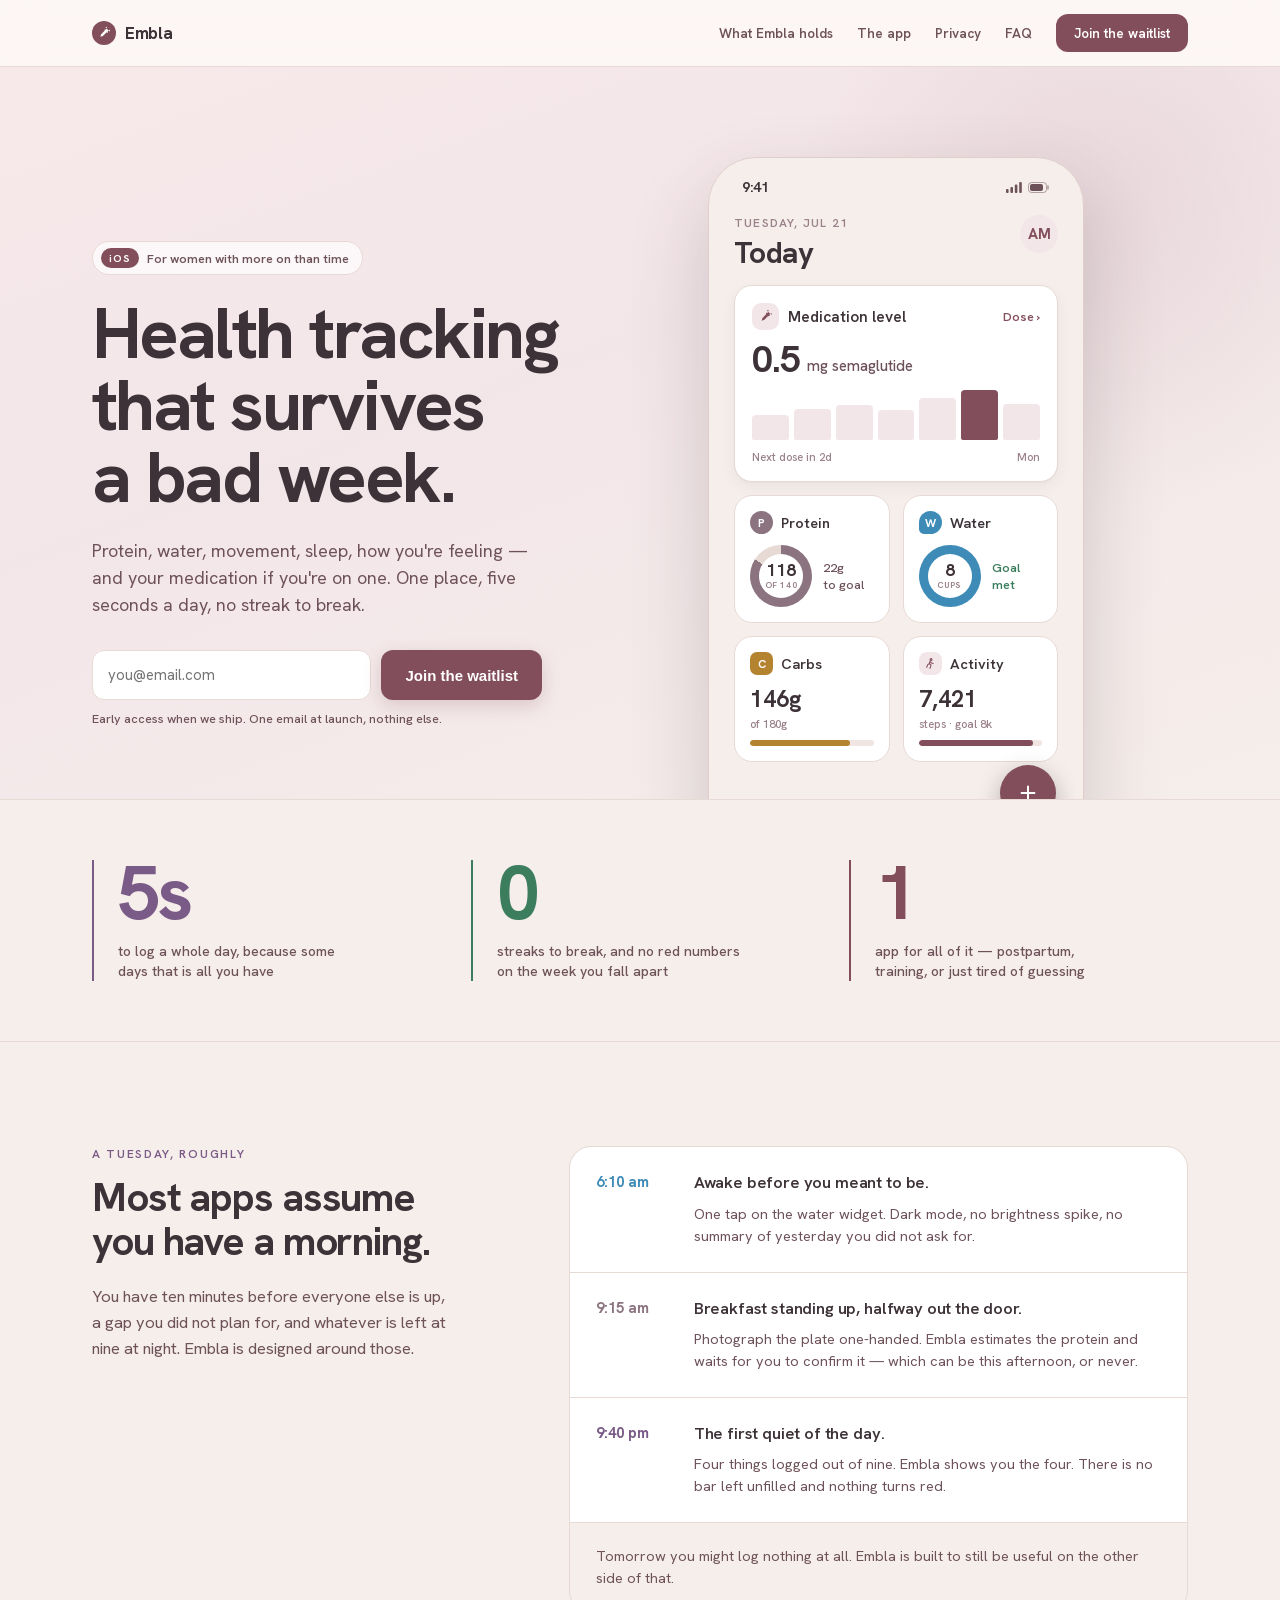
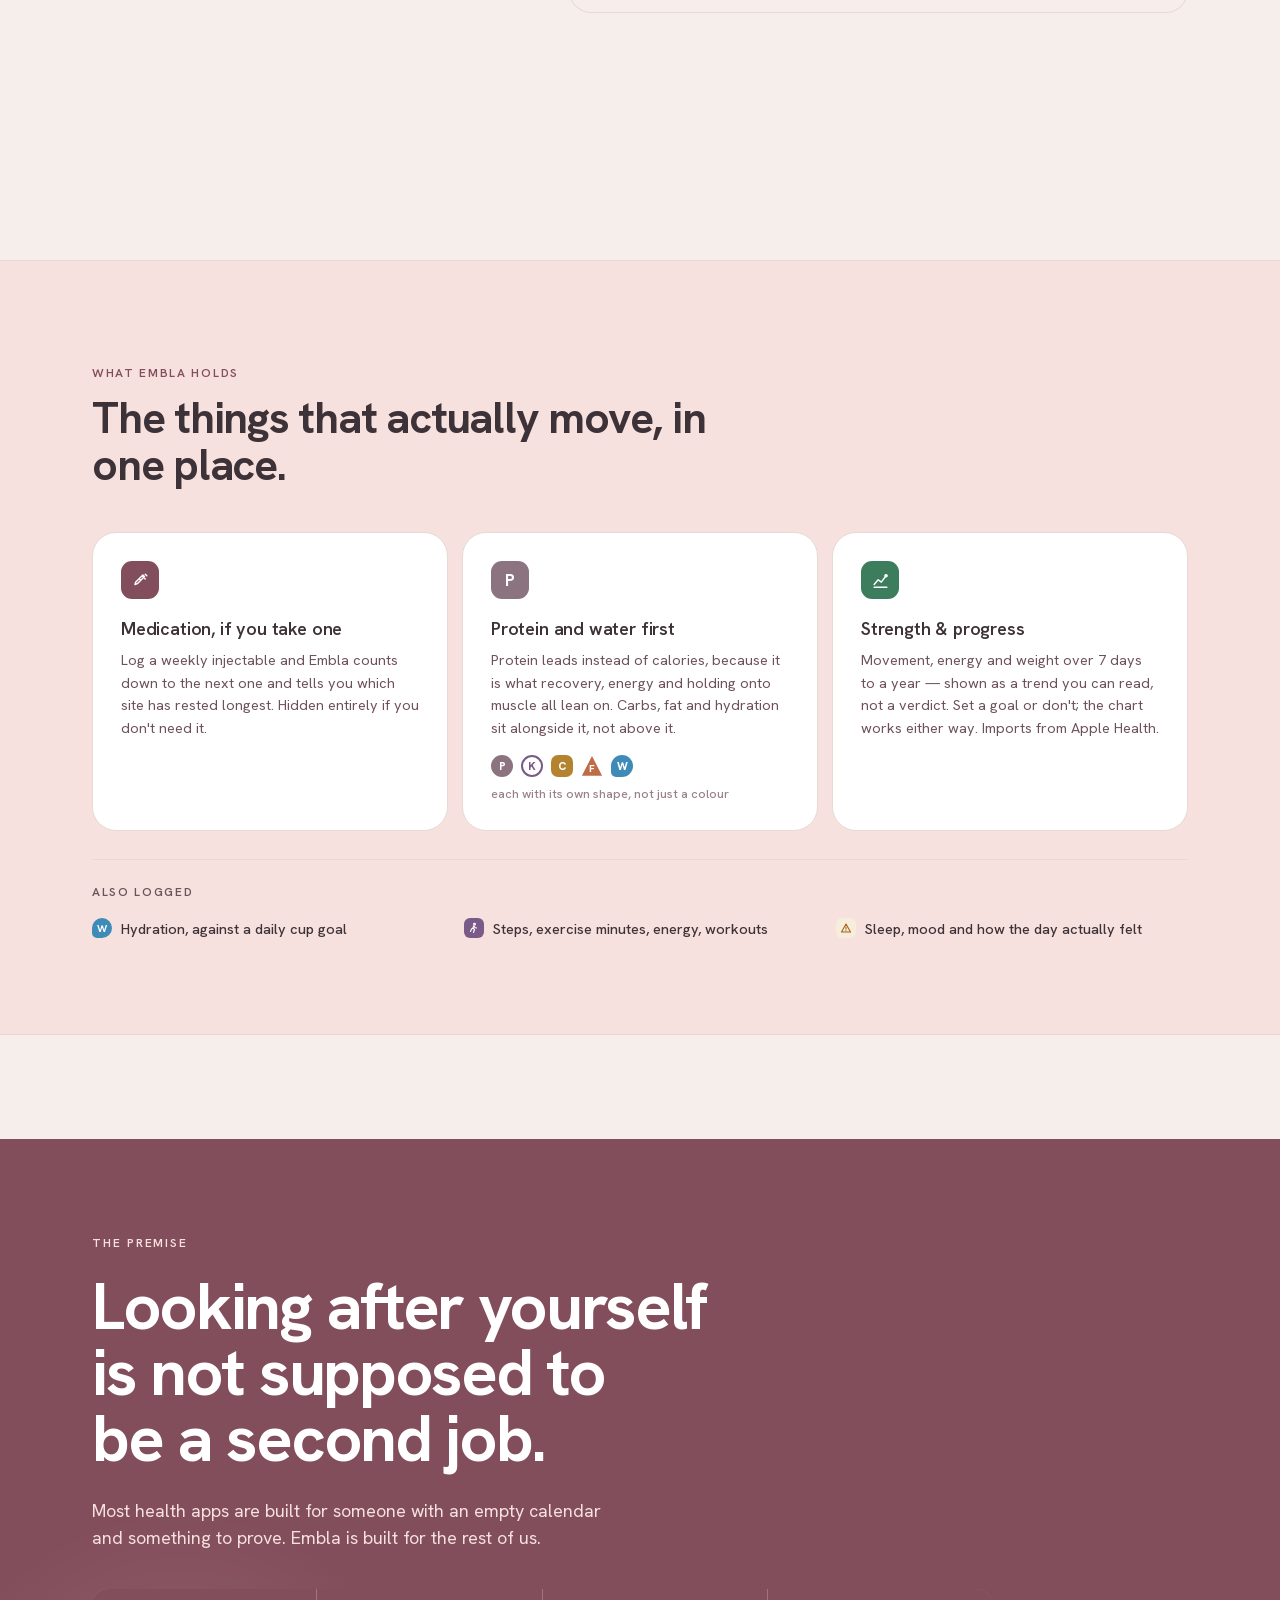
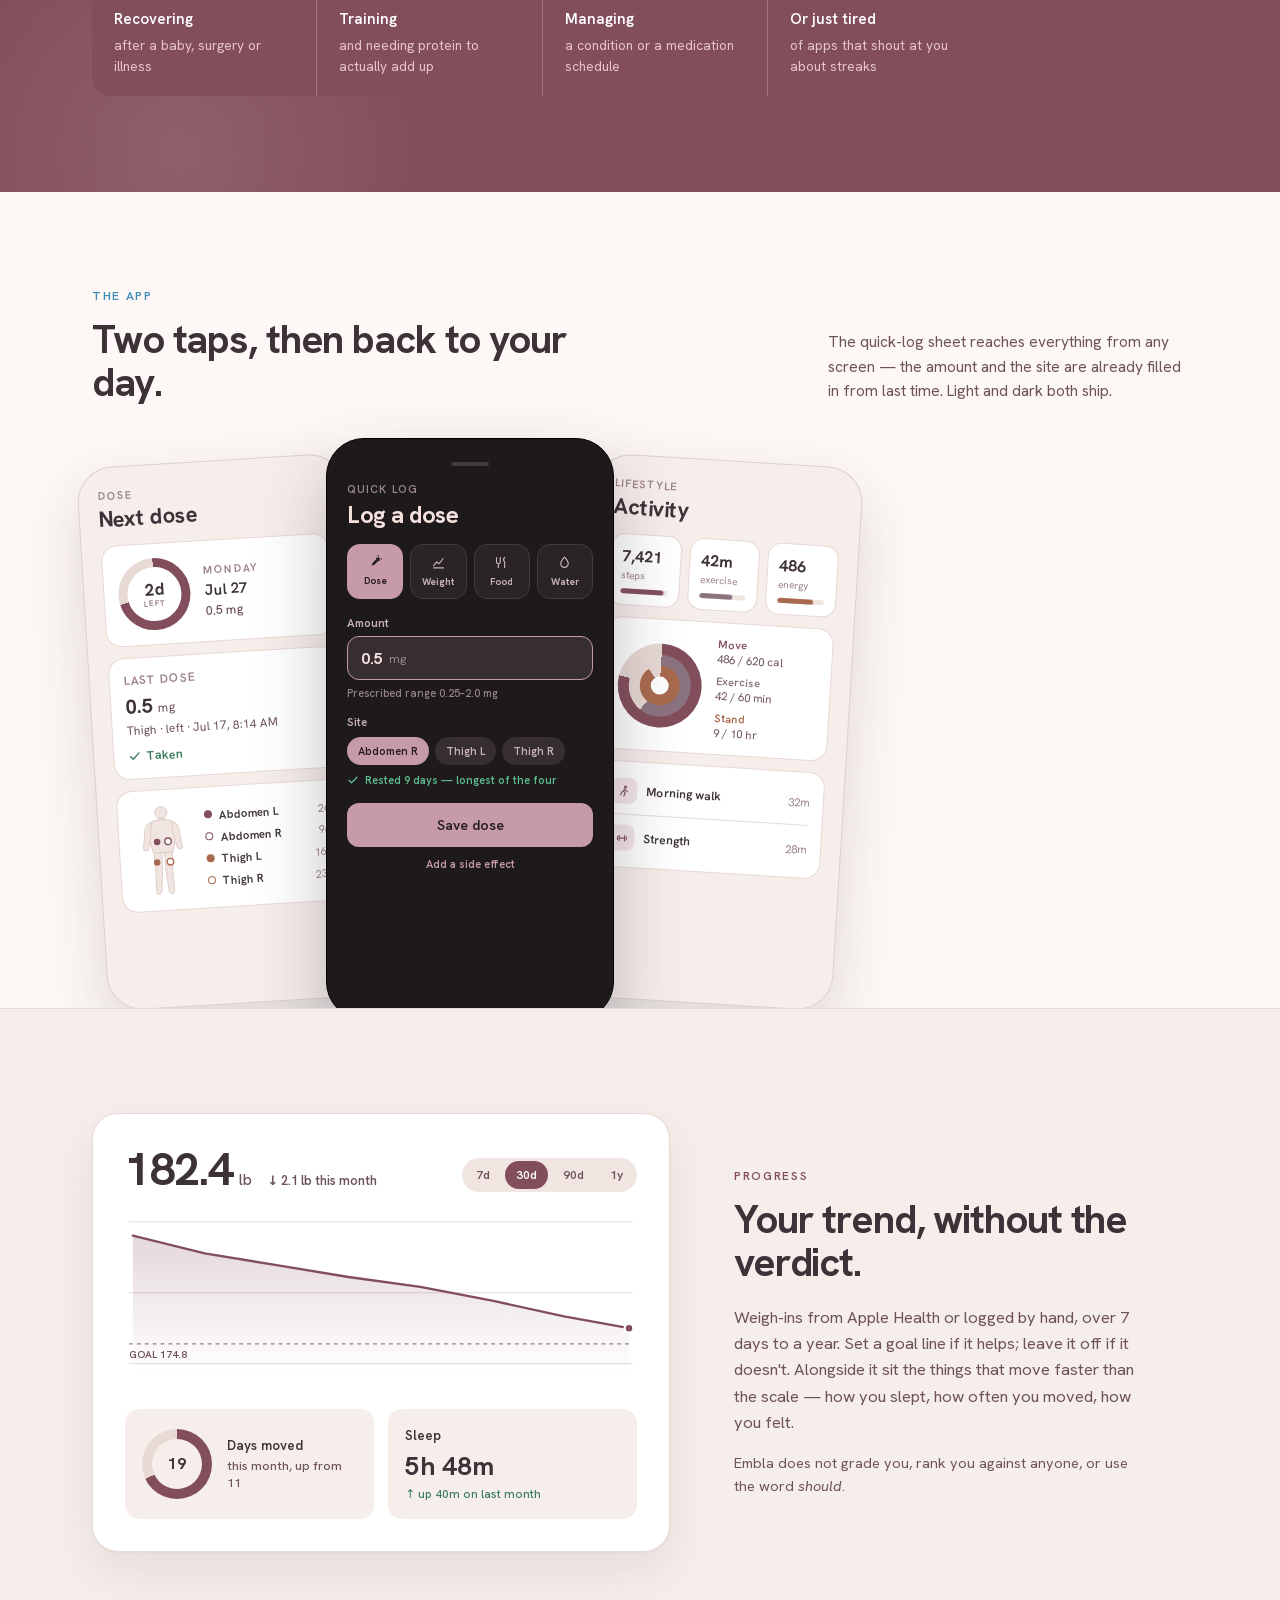
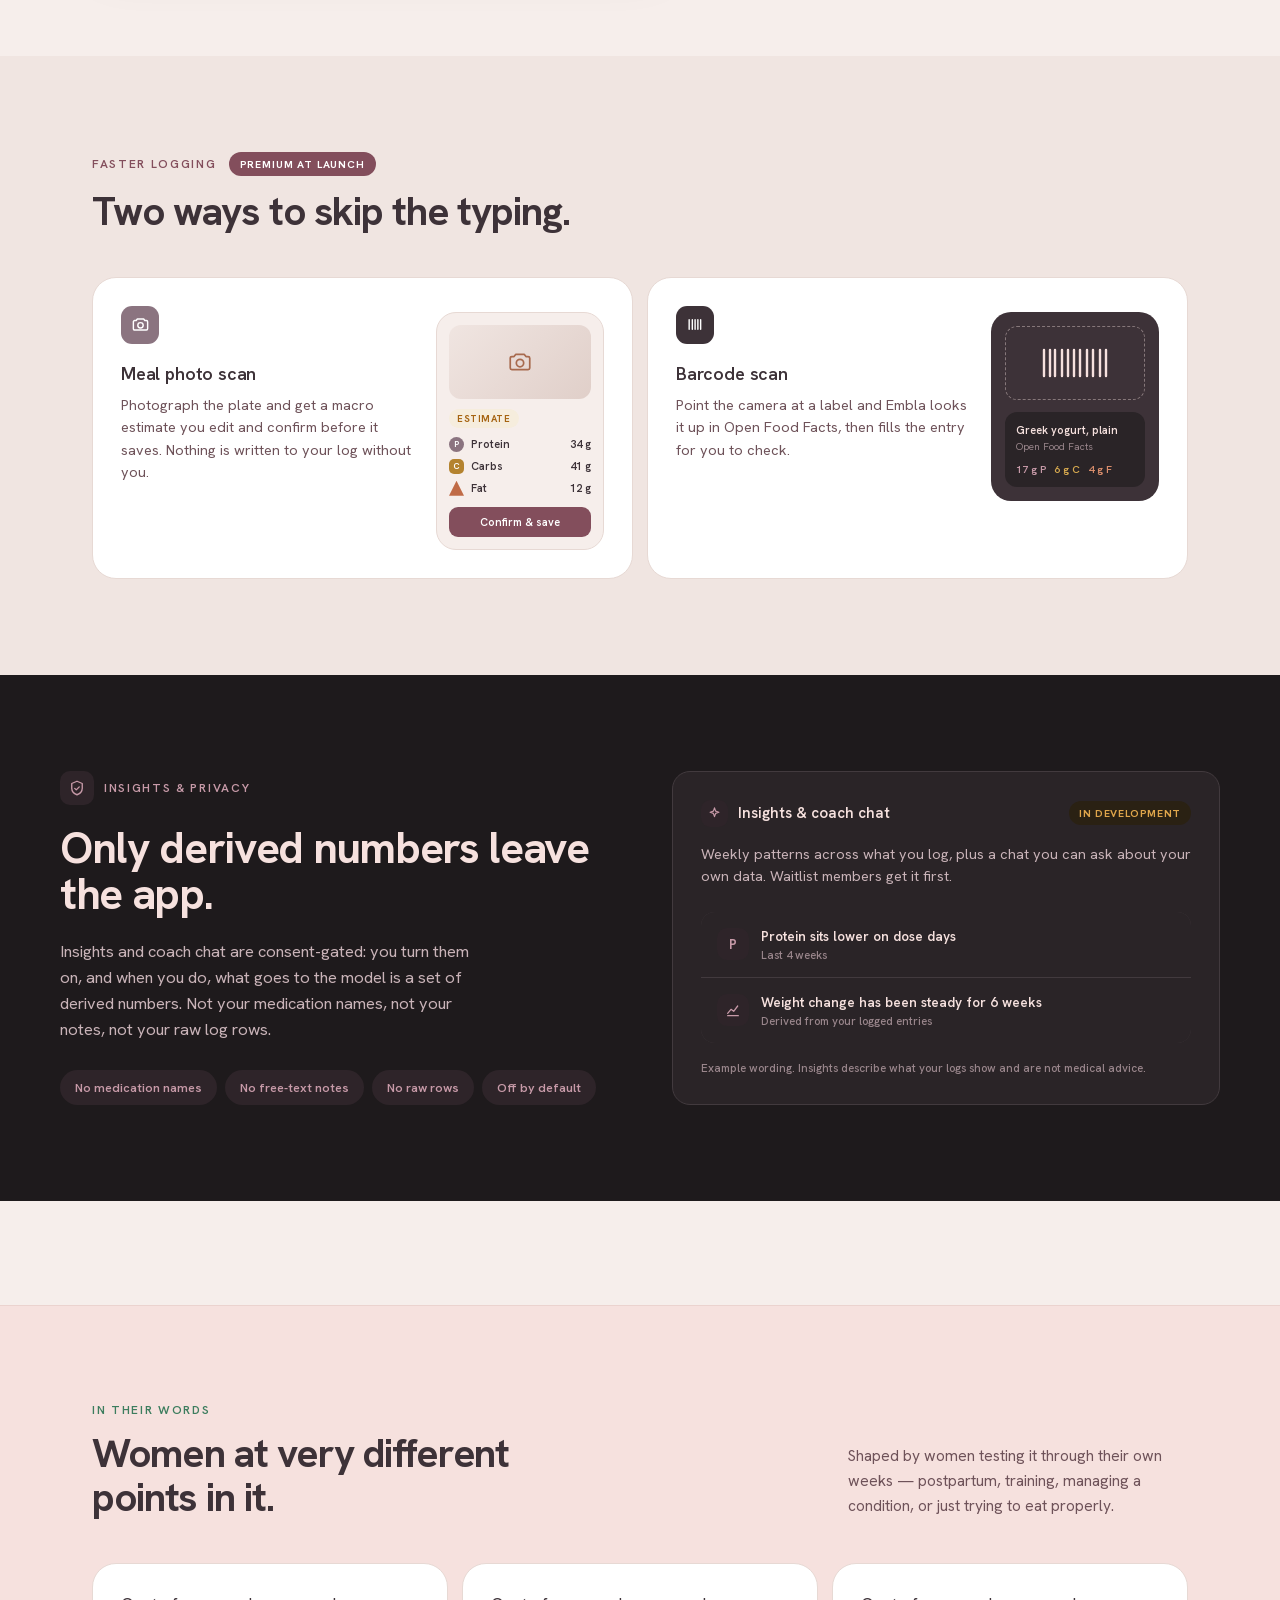
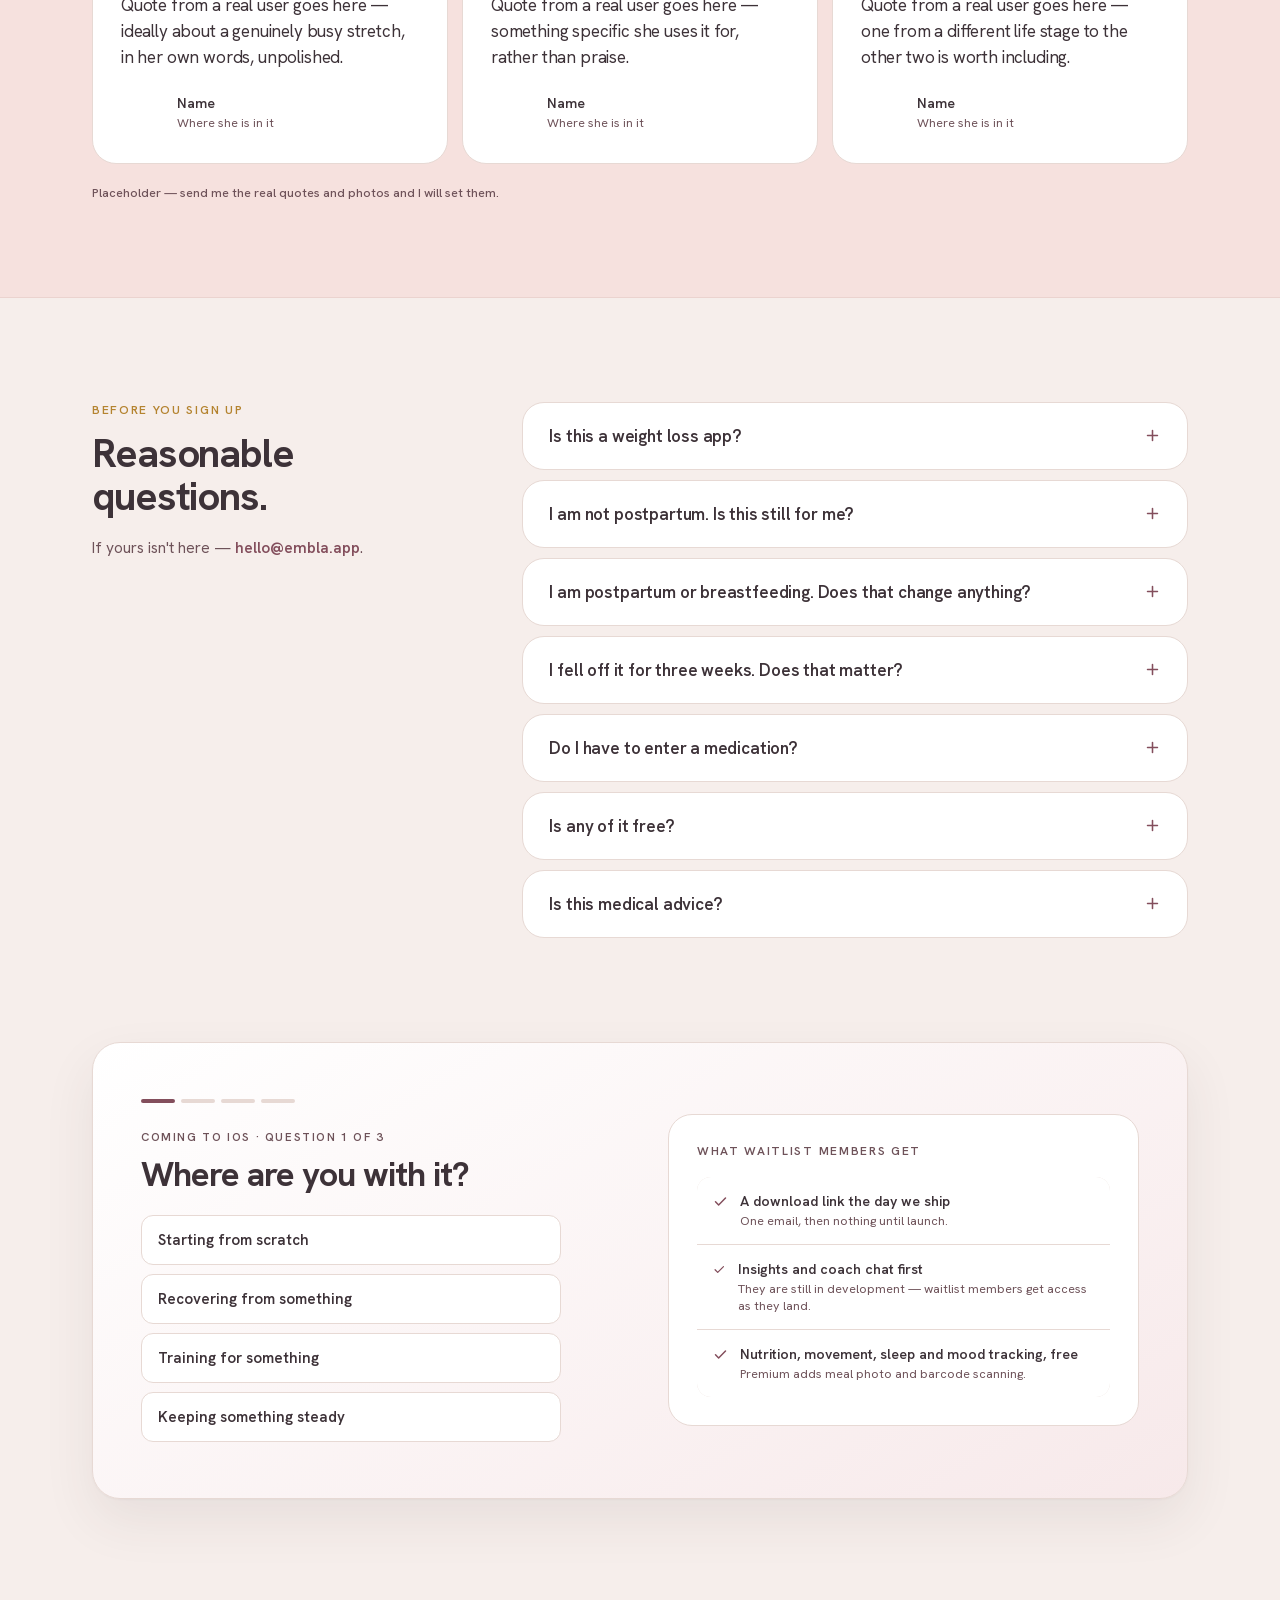
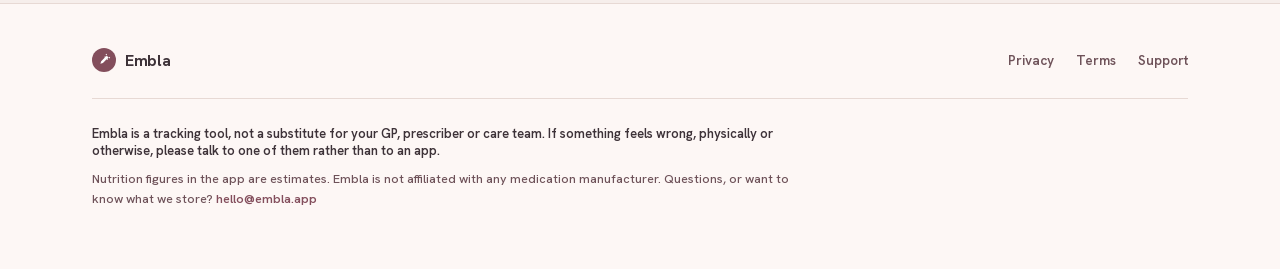
==== commit 3990e77d: "Rename index-2.html to index.html" ====
--- a/index.html
+++ b/index.html
@@ -367,11 +367,11 @@
   </script>
 
   <script type="__bundler/manifest">
-{"5ca964f8-d296-491f-847b-cc2f32e66e4a":{"mime":"text/javascript","compressed":true,"data":"H4sIAAAAAAAAE9196XbbRrLw/zxFi5MZgzYJLYkdh7KssSXZcSLZHklOZq6skUEAJCGRBAOAWiLrnPsQ9wnvk3y19A5QkjO526c5ExO9VFdXV1dXVVd3Ly+L1ztvd/ZfHO5si0GRT0QSd4v5tMom6XJZxMsPw6oU//nv/yGSXEzzSqRJVoViP+3Ps3EiLrJqJD7FiVVL/OUvoj+fCvgUVOhT+FVrXqairIosrlrrXwVBW2w8F9dfCXEeFeLkJEkH74t8JjbEu/5pGlchJGTTFNPSorpatwu+zYtJNJbFg7x/2hFn6VUHCoznKcGFT5FNBWSJTQPcKnot0ul8khZRf5z2RFXM046I8+kgG86dtIsiq+xvakLctEUPgR8BrGPAgVINirN5f5zFr7IUqLMAQa8fXKa6mqX5gJBf2tgQrfJq0s/HLegCJj0SrRY0awFa/[base64]/HmsYDOEazEDbiw78E96ngGdbwAW4w7VkFNL7rvQjW2GQKUXFUzs/rxKYUgQPkFptcXmJiFJVVzSX0swVTqZjYGyPaBAmE2nafHD4d5uR+aelj3Tq039M6zSy2orn1ZASvH5M0+MVkvV4j7oD+oJfd3U2FGOyyHAC2Ds3DEB0TPdi6oYGWP5GY5EsNn7WB798/nxw/bm8+UwvUxjqmaNj660cJjicQ6icAN5JRxHZfVmmqSX7wZB69kytvHcHm5ZFqRBdxV7yt/PDGpAM6i9sC1FXtlcCXIpDbzKIFl0ytHKcThOp8Nq1OG2HPYArgJAOP9ggr1H0hUwNYiGr2DdOAAmmA6RIB3RwiFaHlWTscth/5d59L+ZK3VviuhCMSaxGH0rHBluj/qgacKfDFmIcVoxyIS/q+JK943TgYI/Hrx7y0NJ7XHJGxET/6vSX9DojcFXtgEkkSucTKBFLqflvoW5L4oiugqzkv4NuFC7/fsbl7MYlIANp/+crthnA0uEX6tPUF0klk7yho3rppvXq027IoX/bIhric4gL2AqU86ZAMhSxYGlvMSV3+oj0usMJiHT5utWm0AdnR0zmvDD7qBPERsu1mvLuQwIE0YezRo4L4nfRhOazO+jagRjUI2mkKAQJE4ianI6s3kDV+H0TuM8ST/sv9nKJ7N8iqverJGt7MHqRyQaZ2E5G2dV0FpugXwB/ahNLe3nedVypiiWD4sUpifIteWPYRJ/DFHofL0MIgjqWlmYvCnTXWg31uLdh0Reu1ElePniYOdk6+AAUPpEzYZl3CWIo3ycpMV1P4rPhkU+nya9OB/nRXeSXQageZbFsN+J50UB3d7CDPH0z52qiKYlMCKkSUII0c8LgNNbnV2KMh9nibgDzOOV2+B0iyjJ5mVvbXa53s8vu2X2G0jknsyElPX8PC0G4/yiN8qSJJ0y7f8KHDMoYDxLEGbdcgSK9/XKn63OdWd5mSGD9FZXVv6MSNzgj8YSMp8hI9GRZijMK1ChJoCOT8TO7SUzEKjFDH9NsrKE1GvdVJGCWM7OU02Ee4/G41upSJV7VoH7d6bX66cw3dMv7ZSqdx3zAtJ78EAhpbsb9YFFYAFbz6ZlWvVW1mc5wemm51Cj7E1hljWQYgzDGRXdIfIGzsLvV5J02AGSRMHa6ned1dXvO0+/66y0xRpQhZO//a6ztva4s7a62gm/f9wW33z356YKT775c7veIHJd2vsWGQWZZD2aZpOIOqCYS6yG35Yixbmegc01zar0Cyg8rUbdeARWZTB99D2KU69A+3ePQSPkWjEN/9r0bAHpv0wm3DSJmG6Kps71LEoSRPFbEBRPYXYPgE16qyA2loGWYp51J/k0B0Bx2tG/FELMznfg8p0vWC5gLnT7QLCzHv23iwkGxfq0TDIQ2tFVL5six3X74zw+W7/IkmrUW0sn66M0G44AZ/jpCSGFJ6RWWRyNu9E4G057qE6BzKqqfLJu0ZT58DFwp/x/+E17vSZGqdRKB/8XPv5iKVkTAArAHFTebkn6Ko15Ez3mU1hs8/F5mlzjKHUHwHLjq96CMaIiNGPCp4+BNl8yZgsXg3tz4KoPwaXQN0AhJYUkA64ISDTdHuVlRf9GpeJUXzqbwuN8mMV+MS3VqnzWQ9Yep4OKfvzWJfukt7b67XffPv3mybffrU+iyy6z1JOVeOTj9gSGf3UFR9UQ4E/[base64]/bESvg4nqxLrQxUQ3SJpR1BbjAoxrIAmsgSMNqj8zxLTOE/ISagQXX0L/[base64]/[base64]/[base64]/xUUcA4x9mMXmfaNKFoP8e4OIRrOgu64ydwQCGzxt1Tb55H4BwnoQaBFP6nIpHYlWDE9yXECqUMKuAMPO+lSmlg9+IUwuW4hRQdCveaPbsiKNjnSH5MB1E83FV2v3cSyf5gs4klm8P/xz/HqhmjAs55fbSKsIV4Pqm7aDLpc8BkFd4Mzw6O94MJUbrVhVk0nNyDKLSJcD+TtgxeG710idUYnfba8pQQRYeBfukvF3j3paiSQc/TM13YKUVoPuV3KvGaa334Dbc/T4z2VSanE7YbNvmJzdLTVZgazAIimAUuKzblpDTcZma+osKd4Qz92Xf1STBRNshCLp4YRyCb7Z3QIff34GeLf/z6EX336LubydfH8tfK93v4ePh8ros/fbD3sudfVW8u/kxeRR8DOG/bdA0sJBRathiDM6jMRC8thOFSAAMs8EC8r7IJjZFl7CMXj2ZQ0wuZqJbmdzYQQu93JREvZNO4q5YlQXaVIBMwvIXMG9+GeXjlGDU3fEu5gSPd5lWO6K72m7gjvRX6MoA1sHDfLYLBtN459c5WPzVFbdgIf2rL5LGOGEWtrgCX7/KDTFvghe3VlS1QBDBz3wmKWKAlBcZ6kYB5doTOUYfVguI1upZM1WSBrEFchbW/OTySwvLLzWWvwW8U1pO2UWgrbK2rlnjj6WW5qOlxcPbtkeK+BPrYpiEqY5fTaUGAM0qRp9N5VA7aTWohG4pMPMpWCRpLeR/PRNZvZesLAu/nU/[base64]/QZtZttRsosKkkQTULJGA/lunACQfTUzvCZx4tCFWocWJ33/0WDTLmCOno/YkX113kjEugHpjkiVVTz0RCPOCYTxHoWSAW2Q+tVr3pjj+uaiqwsctF1qDSFSNOGKRnLB2mRvr96ndsskwQJYc2VobIrZj0qvbNCYiW0ectq2hv3NsMVrSHtoNGAGL+nI8DT0aEWyY0wCbp/RXRmufoqPL6O1bL/Z2dk9eHB5i8GOrjLsxqPrjLokS0uvfkk/+cOfvhyeHL16j8xJdeQepjPVrRSLq9wvRF/0kg//nMAQizqpUYDswamORDGAVn0C30P1+1k/QoX4mfhWlKKPJTJSTCChSzqIpRcGeUTBsPh2SZVzOZ2JOiFz0i5YMfpAdbokW/UL7qK3w3X/xy8kv+y/eoyFKuXJPivpWRBdyj0oGH8kQVpVHnyoLvbNWFn6qLBQ7VhZ+qqwBWEtWFn6qrMJKL1SiDUcDGdnAZWIczdjnrHJkAtLgxu79h7ey/zLoBQOXd8BKzVIZ/iXTU5mmKIaSaxYER2cdcX5M1v3ReUecHTvk3fkZZd+eRd98GgPjnwFe+XQLf0l8IX0UTYcpZ9BPnZNNZ/OKMt7gL50OIz7JOOOAfuocmCFJfjGlrJ/Sq234befNZyrnw8xOn8E8LVXWe/zQuZN8XqYa5h5+OVApX8KlXAsy5aVT2gFR2Tv46ZYYp9F5akrs4qcuMcjjOaP2Cn/p9P54zlBfwg+dmuRzYE1D6W369uiNzrXLapJO50x0/t6DbxevSW6jtZdbWFE+7kKbfPRrePly8DjbGj+52aep+p6/HbrKMpKysoRFW5mvcZQlHCxlGTMCspA7BrKUGQVZyh0HWSqOpnE6tottUYpfTtNGlnKoo8pI+qgiFoWGeaUbnIGMZsRe55VulFJ1+XFeNlXYheQFNap8Ho/KKioYh0P8PMBPt0Q6TUz+zjRxczX1KduhPeVb1KISHq2SIhoaFLbhy8UA8xUCmGu3z3lqYDnXHlXMN0OK+e54Yr4eJMx2Rkjv9xn0XqgkF0ddUiGqy9nY6lJ6V9It+0YlG/rpfUQ9BDoFIX9liXNclinELtjsHf3zeevB8efW0T9bxw9bnx8c/fPB8cMH7Yd6j/HN3vt3+4cnBzu7r062dt8d7LB7DVfr/XS4czmTC/az4LLLe5afk1j+agctUDi4ObAk2svPJb6tYYYYaflv1AXpvAs+lu3gKOr+dvwIfX2Ww+/4YRsyH260l4dYW9sUrIFsoZqBkcdlgBuMSttT/lYMTVIhipQh3KY7MjE46YDq0BFT2nVBvxi60WfQCUuxeUTZJuSREF0edsA0pPKtLvY+Dqt8N7/AGVWmaJKhz4uaqTsSVB+goI09/karpAH7ptGxO1F1RMTIPENkKvh/hEPx/Nmy+m49bxl0mhtbfjZKxxPQzT6Wn58D4cHsaz3DnWNK/Xq1dWvdj8tcDkbtuay7rCs/9+o2DyMXsdz+R6CQj6Fv4ywqj60Q35r2YfT9W6gobHZuBc+WN9tIHWwDCRRsbhx9/Fg+P263OsS67Y6u2ILeI1EREZnY5ErCVmvDfZb2o/[base64]/afbbMwZmKRLAdyYhQBrryPAGub11f18drhjSUqPOoLtfRXh76e1MGCwLAWnyJY4VpmfiLWOVtcXsfhU530DmMsh2egiYRtFpN1OdtPsCIRwH+I+1IOQjeaa44H6N1xaczpiAfwIAA7uONJS/6Acq8TitYH7HPR5K2Mg807yTfGkdlmdq56JsYgdZzkP2GY2zc3tbcuJZrgTyQiNPkKAxDRCaM1EmX0vIz4+BQ/As5HkDe4Qd59kyqOndTzdDr7k8YRIvdAnYUC8KFVHtumDWprTb1hKzpzBOqRrPD1KhtvUj4jCBShYIlHb+JRSt9EpP//C7cLEaad/K7Nr8Kd4TC2bzkuIHQSrd68aStTma274kCMA2f9EjySc0li4DNVOqyK3eJKxE1lIJDu3W1/kRFFmElGGE/i8YZemoNz6IB0j2peWecgYmRFNAYA+FP3E21fLXaA6YrATubKrgivYKE5goO+qBmNmCubXY+lYtRV1AQxC58Hq0du6sTJ8tx+6btD441a3nUEWbHEck80MdN0uTart9xmahjuFWfvkGN84d3B6A2Hf5jd+fk/f6796gOLz8Ufz05ef9hf+fkRDxc1g6pI2qrpQJolQqLYbPqd4HBc+qjypXZ2eJoavVFxwjUB0XVqg+OvlNfMg5Xw0NFHsZugnoaE0BLxhFZbIzYAU6ogKaVKxPREbahTllRvhRKtL1NPn+lKsjaPVlsSToWzSEtq7o5ncWJPW/DcAnabfR6SiVkvuDIFruKGpQ6hOevbjR/cB59qR5uyzufGcJRhHIGIEN7gKcT9uGwnnOybG4fAMPu9axuN+kahzKUi5TcptUMFgZh4vz8WCgVCaaW2OXlJTHNy3QyBFr0RJIVgFuXDvl2sYUuzIhsOMXKVB6gmyPAlu6tzA+zOkLJt0Jv2gUmDLKKJjNakb2FD5dF/[base64]/aJKB3i+Y/AZ/gsji//g0mTcCp/VQtz2YL348HcNQk2Oz3xc+DPJqM/a7vzM/7S9uKCs3E7jsz2MAD+MhkGqbXDaShqHGCw6fmsUOH2GwIRCmBgMFWpQq+YqEpDvHpeOVbBwF53s3eE470fjbhnns5T1CzxR6bffyAHYGc0FaaOImUUZq8oYdTZexAjBtQA26PdcjoCZZJhixsZC2CcNS/OFFtRZgs1QcwxZV3DKoQf8lsXYKXtRHiwuvQdtuBiAkK7ZBNP0sjoYZ0n6BqcZ1lOnoRFPqRxzBSWvUCDOZzBIGMtvmwtWOMOp7qod1HGKgS0r8G+3W98bnqoqR6fHYbyuc0mefoEw1WsH4mY4b90qYGG/ZE0cjtWpWO9tmpy6wCZAbjjiD8xaIi27GYYG+cHOZmvUIjptzWqEXMHO/3VoisQTzxzSruMGrK8WALvKewqYoAowBX40EJM2In1KYmFZ+mcy+8i4VU4FnoGtJtLLU9VeN6EydDLpXpQ9VEi83J7JjeaXrfUaUOQPZngKMsY2yNxesYvKAqUs0KkF+5L2LpXsqYxm2WSEe/zPI9Fi/[base64]/UOmje95QpSHVjiWq7ltYosC45elVEwwmplNdIgR4gBvog2hF439VcRqPftGt0oVW4rtXdonpbAk6ijTDoXAqp7+sLACyYoV50lyJXiuYK1rUTeeKBbgE/[base64]/TBmuqtuy4wFtA5j+zdZ1vlm2vE0Ma+VEGByyrw7YGPiyBTnq+iKJt/mFW4rLaQ8JhlNtIu81uBLwGsW86JI304Nh9ukCL13AdJ9Fyuln/0mRneHFXdL72mM5hIEFM+HcTNAypLUgX18T284U9wAji5ubllfQ0cNsvQv/vKnsVUU28JIWNAqS4jwt1GAl6iA8L8DwHZUCJlx15SLnodbA5vhnY9xM5yYa34O+8iaMGnFV36xEC1ODDrKONSeyEgRAlihxy/qRe0nWucc6uju3reoZrurnCzHgKUCqg7myixNb/RxkIpCmUYRYzUsC3kU0pJRypp1bfjSmVLPodFZeR3qOs7J6naIEtR31NXcGFtN+i3WrflTKI8S1KlEpK2Qg5lt2HfTmvxXycPMbWhS9urRnZV/oQuf5JbwVoNHqioOFdEw4DjNvLTbdPSjiJnztLt4pjhX/oE2LFQGgpCTvuapRIQHosh+WczjwfkISS1FL5jAjrlQ6iZw1nkj8YsHygNU2grrRegByRRHskXjQ0teDTkWEXREBlpDMTohggNAt0sUWIpJqR8emQG27TJdijnlOdi5TkVLIcTUO1MrTc6F95f5bl1q3LKW1xZRR4aUUGbq+mmrnF53apeOgzDhHPEeOYUpTxa/[base64]/XUaestXQlKS2Fv/3pI+9cWQev+fpyXQ3dG8gQ/Uw6D9/LGXHudYAlgXEznzl58W21I805vIG/utXXPusPSXlupgnfLge3QpPmujr5RYd4xKmgb5h7SwBM+Mr5HTy0KmWp3GPStq0jNUeNICt4zw6WzvqJIDH7PthtVdVg9pavDfmdDC2SWEWdNLSJyC4QHZnHFL91UlFF7dXFUxAuQ1M6s+jo8L/DEpUJU2ZmbXoL2aZSPlm39S8MAEAjJhFTg15GdRIdje1qoK+EzTd4NoHIwJw5c/hgGp+Xl56q8bAcfNz//6fPXbXXt1Jx6Drl0dfRp6QD6/0Ww44V5YkN2Z8lYmhr60sa/uBhc3rIWjKJyS1/PozaYQVzoo/6gxeAmxRKybO1GbzeClyHipvdP6RXFRVjQQSY27N5v3rYPvlCFM01smt8hZfbsNjcXrHE1dlZ7BBboTYoaUtehe7z/EpiYLgA008h1QXJ5FMn2hED3o1XbLB10kXSRapluLVdzXKkQSJtKIFFRJI/zKNm5hOGfRuOA5xRMl46Y83XWSjbbovBcxTiIYMi7Mw3recOyJ5kd1xzrKCsJJO2r8NaN0iOHKq+uT+N/7q1kmOUCmVT2I3AWEdkhF2epkFrVUVSq+s7a0Fh/[base64]/gJsc63nQrIjGmA19jLN5aMIT8FEt9HLXCPFJT2LJ3A9NBwUa/GiHrzLgzMoID3q3vunotmE76+8ZCRu1f6WZGfHFcRyWBHBkh+8zMBQMOCynF30C4xtGTJqiqQ8E42k31A5/ScK4v+RLN3FK/jZJGEd1eIl4RyTPvgDQoq4xUwmyCx7do3AulYtP+SK2nJtjMQ/9/pfXgoW88FhhuerDAffk/xdUsKP5o3q4ZUaYLNXPqvtEPfhv3QG8UbCkji5YK82ktoI7NJWUptG1FRfLYxHjVm9Tu8CfGCwTImRKYfcSMzpdhIfcKyhfjcdB6aG/MyZtBEut0jaZZUtOe7WJ4c4klGW0VBeUJt+4F09IRoDXIffzN01ULa+9qIhNzRvcSUY0A/vvsmXiMO2nw85HAMYyKLSDCiyrIwEBSi6PWXaS29ggvicG9baj2/DledRJWudR4vnnSVkNAN9vt/LyzT5FEGIPx084/dvD1LvfKDA50lcH4qEnDchOJnK5zgEWmglS+pQKXrfOoBF7ENyjEeZakuYjmSZbf5yqMt+8OT+T1HQc7uztbh+/ojo8eLIR03BcDSf3rPY7lYbAO79a3yc5yzPlajIPDYXgS85DCSMxVFEd2XO2xtFG9wK74dxpyfKX+u+n4yjJaKCrWNltQ224YGAp9kBjzdVBj777VBhK29SagjQfIroP5YJBdAhoWTqCJfKYzDe6c9C3h287FLHLr4WmVuhFnm1z/PUbW3dtx9zSp7m0DNDoaafngw0s8ELerpjLzd3kFld//Np8g+wjqC7iML2Nnvz7Mc+4BUVB4B8VWa0ZAQbrODyAvjshA4F4N9OqgsmXxHv7dXyVwT/wtXBSVmQBgjrwkui/VAXOsYtJf8u65OooqTHRkbWNPzle5ChLM+y6/7pL5lT7LSq8vmCuRWL9BS2IXM2glAnRtOVfMSTzwQqyJ4DxwGVSjDNptzVi7W7+tDF07j0EBRndZfvhQvIzis668/UNUOd47pHUFreB28FqlKgL5AJYKPQ+gMQSRrV84WNAy+9cNepgcqgnG/9LhF0k5+m+ZVnzVMd98DbTtGxoQAIZK3G8+cb8rrYikteo2eJiKcfqB8oJ7wXUq2JA0jbazhMSghlfPl/VP0GXy3h5Wr+gv2Xj8Aa/BqUHDETuEERqMI3pbDddvHDH90iCzKRiX9BBFJYJJWgxh1PC2EqnT6eHisj8D61o0kHPAHg36aa6lAF7fjonE9qON3nEzLNWNpklX1etaPG14XAymUnN5JctpbWN7i9rQ5n/LmzImg3Yo9WfJMQYfp+tK2EvpqPcT8QJYc2vpX/6iM9qfP+v09QcEr+2sG4Np4GHR8Wdyx9ozbftCQI+wd6S9HMHcyi/onswg6gjN6+SR6DfdxMnkizB42T52GJkjOGe0rJ3xEWdlSLiaTd+v3r9ndcQrOlPqDxbpn2l5XUfWuaIbhiIC4AQC1wKqDT+aKsqUxhtG39dMP2PNuXac3gLnT+Wm0JeCyzX5AvSKYXVMWrxycaPfGZ/B6DxZmV221DYFqq4OgnrLnE0r+aHmVM2zZVmtpPKbp7FAmaNX4FQCv2JpXTEivVzXgh/iEWoDpaOfd4E+UCTAUMehWlv0pPn3iFIyTWeyl8vZ/nd6gxv+i/vBDws5wXd848Em+0VlWC71Bj5sV5HSCs2Ec8YZx+Iw34M1G385M4MTVOhC7VCxNaJYctHgXQug9C8+OSHth8UUrWHJp3G1KHkVoaC7CtRTAB2RTst5kcq3LlzO27/1dY0X0zgtAdgWX7Um1C35qkVKDfSt+qxHGKmkURJQDCR+KaubdMWmt2gdAi9JTFXyuk5dsN7bwRO3FCvn/XuUmqZpUqrVFRQYEg9WNVwTD6bRrBzlFQoXXA8V2R+UZvLjojksRRWdpVP0t8pzuvRw03/++39oeOKhMCd/C7x4NkO4DHifKm1Vl4IQbKPKNMviM2FNBXFeOsC4oS6YxCNCA2aZ8X3xnRWlpUMtJpflE2ugwyLdy/OmLaDgLyOkiuEBfu4bQBRgiuMN3dT9gLiro+kbnpN7i7jC6TPMkxm6GHLVe/k+FsCP0ZWT5Gk5fYCD0I0q1F4qojKqF2Ab8yXalUfFrjwMLV7o9mGgJjMQNKBASMz0c8HE7ugil053DxhSH0fjPIsIyAsMeuTbJEvxCZD4JEB94bteS+o7kCHHDkVTB1Q6Pe8mKT4lgnPJmkPoWEEfy6A7AnPiPgM8iIA0idRu7EOzd9b5UKYFu3i/rN7PeG2dufAc/[base64]/[base64]/[base64]/M1HFYPfOT/riNpD6zGFexyg3mkr2xbphpU0fOUj496YsuTC1RzbiJq1jIVhWEv/zJfgoA9XwanLIOUEY9chztZoDqK3AGHO3X9k/GFlyhOR/JuoDJ6cdAH0ILtMlX8ep/BFhhSlu+FnszRxJqVFotokRAFLXgcr9LijAo07dmSxdCJDnRvFBYS/oZ6U2VjG7/EtXs0aSjJsyyftul+MZpm+CIwhypgFadOiP5/TaVTRTOdPb5VvGFgsz8NIzfh6gVY0glJdKENKDXLkOQzfKugcls/WHfoDkJqW3NZ66gVaMJ7xt2uJdlbu7VG3/C64ioxT7DVuLqFdgiFv7VAwD8ZRgZeOkahfF4k0Ri1QYJ0MMhg66R5HNFC6I9wJLg1kCA1KMErw8I/NXtom4klaH9BbJY4/rG/[base64]/gM4tH608t7o1IbmD0VsEU807abh3x1sLt8xbeT0/1vCxGxv05Oc/+IKE9NxDhWfS9prETpOxtomBt03aXz/UP60vKX0aSnL+k2ThiXDkuttmn0Co12FRi2rBydrsFa0s1vVDiU2jW+yjmMSjNa6uDo+1norBi/5mjBHAJrdFqC6bfr6sc52HoeiqDume7bFUS9mIlZszO3wFcerI1lghPHNG95tCAQh5u0IjAKyv4V7ohrnDwExgfs2y9WXAWjzKqYBOnImApCc4fBdwgomX0XvgOw49awsK10FpmG09ur3a6LlTKzmY9XeFhn+MXfIIe14o0g3bODkicqGLTP8GwXWzmbHm/m8yblwUKm+PgLZOA/84jK8tRVnRTwfR4VgNxcbpkR1p8LNnXZis4PR7sZ/HyW9vjY00bCrSfJZguwIdasaLgdV2o1HRU7TqtVwi4s1Ksa492nh1Gn/bxj7WzG8e8AlPr4h4y2XBWs9v4sPNAvcSqwG8txFkHv0jsXP/J7+ImuBVxqmLmdKUXRfNL4ll9fqnYKWZmtTApcS2b72KlmtewqHbIOmkW7ILFSMpxMGJFcqixBfrJwLB3lvSjit/WHOrxov2lulgMTSUk1HgY46akjdkPI3TgmOB8ZUauLlGiffJc8CQ7nNmnBj9cmROaY4hifcOY3+MEmn27Unj13Ew8ULYQiBDzHOvPDRo73wHgWN01LesdnnuIYFShQZyovlnKmsf3s+JP6vuzdnfBk6KKIjz4tdVnjxIRDH64KEysIBscNg6DsuHtaxIriHs8WH2/WcUhouXUGH8EgRdzRwFKNQwFwzmGlHoQa9nZXkcsNYjbqif9TBwMrDLKYQXI4DAbnAvrgVawrorJ3BII2roL6NyADtTUYJOQim9Fm/a9YxMTyHgmtfmUDtWruLwUiDzYdky7KO0GEy+OduMXrWjp7QjdzBXs6OdP9yQJW1UaoEkhmOUB5ExMkn3EdceLhL2ZuOVUnDk8iYnHWLmdVmnyxL3KVmSgPyXBMB2KGJ/fk0GQMabmCiTH05zvt4yNANW+pDKp3JA4U7vyANoMznRZxi8dKeIMgkXHqT/8WD+yoc60+tNj477BlHslN9e21AuAjBOkXgRFcmUxNgvb/zYuvw5MM+bpO1RlU1K3vLy/Pp7GyIlvdygQz+19Wn4Tfh6vJ8knACrtmJDGoG8R7KOwAMvIP9N2T8jqJvnn7b3X59tXv54ur015XB9wfvZz+n59tP3gx/q7Zejad7r57kvyz//W+vJ4P00Zvy354e/rqTbRfxD2d7uz+9eTLIXi7/mwd8+93eHQh3k3xSQxoT70QcYbvIDw9fX45+W1sd//z6H2/34uTHd1e/rqzuJMOV09F0OV5bm5aXK2dXv75fObyMfn78y89JefDD6uBg+8Pg8T9+PF3VDbx88XJndzHif+1H/XS8jIOYRHja6q/fhWvfhyvLlO5jy8BcTCcrT3/Kkuztr7vJ7Mdfd3/9/vHr5d2d7Onfzk/Hy5cf/jEef/O3N7tXs738b08e/y0vfvx+97yare3//[base64]/mYJXk34+bjFBnMuhKZ5uOwfVJaG35Is8r+SpaIm8eQYe8xgpKzS5TIf0XgjUULIp9K93tR7YXvCGt36I+wjgHTfIaf1gNg/c6913L1/snrx/t7t78ubt4c7+z/[base64]/Q0cnGElkCERQAWTobuND56HeA5pmtDRv8BsFxg9a+Gg3dhcBiDuxZSayxDzgB8VJHFMm7q+rk5buQxXtkAaKapJNpepYprDVILmLpyFpP7xNQ52GJyysjHUybsHW8Wj9QhbXFUksi06eEsP1dHpWgcYnZ5NcKzV1IjGY/moGf6Z9+3oHqRNb8L16jPK2GS89b25WS8jixx7qMxo8AGdsBql05qRIQsVKKJ8RdRlcShjrp0uUro5yOY2dbAENX2qLhssGqMjwcjPzzAksgCjH1mEfBJB64fDw/fksSjIWTZ3969U+EatccsqUO3SuamGvuKLW2KjPgi2bAv1C3AIxvURDrJxyvYIcoKVgW/Up1UJpnWr4NNSooWrqhQmxxayISGBekctfEDeXoIOJb7NBgC63iIpKVNALxXmSLp9xIj7YntvvvjoGP45Z8bUETDRYhTxl8QQfxbpr/MMny8nArdt34Q5cmGTi6HUU0IJ1M4JZATLTYPLQRGEr+IhV5xFLP9UVBOV6szJxOUb9duWosQ16HCtp5bZIITChU/h6ko2JzeFI3hC6hoJ0vOpovt541FAizCrldukWZo4niuPmVvyMh3Fg05Zm4gues4It7jnCuPFMGSBxsE1elVgz3FymAboMHWnuEdCl7twJtk4KMS8ZLVbw2EwePoE6fUvOlKt2V8ft/T2IF4zcK9evNnd2VYo3TqA3grldPD+hFa/1OqrSWueFVBrAn8zO/smw5p1fZK/xOMpBlT5aOiaVvclPuigGrJjWRkEzRRrZogNhuqWwqu/oBwOF/xzxO7Oz591NbSO5LzVec6852Oa5lQr1pCTW1cwDYRQLJqPK7sn6pTsIqtuy8X4jN4DwYsZ9fMftk+L11HXKrBeATHM75cp08pmNu++HiIdsyT26ME0l1JA+mDppnG51/CgJQJosScwzRML6hIAWBzkHSRNbPfFU0CtPrewPos30GfoMkRY94QOBOE+OLV/PHj3NmSnQTa4kveh2uCkKIzOQR7QvWT3EYr/[base64]/[base64]/gUVDQV8+nZFE86SvTCBWKwHpHqMaUnooDW7Hv5FzR0KrHJOpzxwRk9ct3FxWcRCdLVcilOxtdD1DYsmT8dNXl62szQSSwkOrp3DbdJ1HZQZLftAJ/G7RRzdsd4BvBiQwmuyUwY4uZhlWNh2360asleykggr30rOv3mK3eXKgKOzeLSbFK9OHy392brZOsA9y54lkDRcXQFSxh9tcLB5bW6sncwTi9vwjgfOynr+J8uP2cPHe1B/nwyvQmHRZbogvhxE0bxdTTOhtMuPpdT9uIUD4HdhKfx9SnMJpgp6FnCO/NMVr+WVc6iOO320+oiTaGZweo1ItBbvQFdphzBlDijhC7/7q3chHh9Fqfhrx7+B+pdPL4eAMjuBV8q8nhlBROfOIlPOPE7J/E7TnzqJD6lxHJ1lVNLDHFbXZ1dUuKanbgmE7+xE7+Rid/aid/KxMd24mOZ+MROfMKJaytW4tqKTLRbX6PW53ib2DX6RbvaedmjxDgq05uwijmTBkuPBQgUJOTFCEavS6PQ4yQY62j29Br+03uK4OHH6gp9rq6o7zX+XlPfT/j7ifxe+5a+16jLk5XrSVQMsykO3qR6Kr+6VS4bmFQAz0pksJD6xEkl4JO+rt+HdTOfSBB9A0KmSyh9A0VlEKBZXhbp+Hom79vuwUdUZecp5UT90uTAB8yBCnIK1OWv+3i3QdEtoiSbl8Bof74Jc7xP4RpPrw3G+UUPvhJk5n4/v4TilzhYIOx6siakYCt0ZvI6nhdlXvTkJ3D36srKNV8+hBcjAZAV2SIMzzSlBwtBABspwA+hGiGwvXPw5vXbk+13Wyd777bxBWLcmXkGZaKP/aN/Pj9++LGPQvZj+XAD/n/UenAMqgJwxkmSxydgXaaYJAsGmz05UT9T8FjbqhV8vHjUxh/L2bpse+vF259fHJy8fH2y++b1D4e4j/WnwUqapk9a9SLbL/Z/ohJr6Vq8xiW8ndYfqG970TQapgU+PNkB0W1iCp3dVjrhsTBOrPac/RjG+u4tK9ybZeps5/Eebx+YhYk2vOl6VzolsDOu5YKhAwY8xQq0xihZ5G6evdAwPonclAzVDp1cHEKMGixxgBGOWk0tuFiRLqGOijO6Z1IlcHt43yfe8Ykd+7C/ewB2Vzx6HxXRpAyoOXZV/ZylF5t0oysFuZRUTL3BPrSdRi1CRGkgbbvxTfWj5/bWXdo8JQS6Mr7aIiq+HHqbzksOdX1/gtwNQQ3b0MPGxuO1ns+fGpDdivMuxob4hAGpHXzq9LofxWdDkgG9r6/7w5ubP6HmmefV81Ae12kQJ58aNS8oV20TXyFTodPIc6ZI7ZEv6qFeyS0LjwZuSLJTCwVZtcf+6OCatJUe3qmSxCdywmOzrQ66l1IM3sM7oRVcXxu5aepFmcpOyMnR0A+Cjeg7s8jvhT/FJvpVa9FIqvWmFlo8jM6OTNOEKhuvJZaVO97BKG92Izw/YMB+SqZW54ta86bCutON2oa9OzfMwHkHCJtIUHsPx8NrUW82Zc3gFhLVzXD+r+TNKEl2zgGHXbSVpiDVW3LLBIjh7elINx49rS5SEoS84YK/Qky3+aBST7Azi7OUqsfoVhqWK1ElEEd04i6AJVFci9QSwdW6m948iMZd4jL/jdWJJXcmyG0INiuoW2BL9NOWP3+8OeLONSmA5L9mheUXjZyHuhWRCnpWCePE6bludT2l3sbkUqx5bI3zkpZdftkbhOcB3yplP39EeSyW8GbvzaZy9mBS+eaXpaXVw1F2S3LVJ3cEUcjk28OliqHr2StmcTKbvPed5xjKg/124Tn57lJizLM7ZnZqTWf5r7QGgxNzFXKTW5scBxuYLR98UGdDPpvnGE1pcz8DneGggn/5i61iBb5Lu+mifuAW96p+e5pwS3yL0wYWPcqc3XA5K+m+eSoVwu+3nndSanjR1csUVBe6BGjDwh4ZwWFG7ARNXIMavl9mg6TZHkmz/mBr/837w9pePi0vVqNtRMR7kMOgx940CYuujA+4Q8PmV95kb2uvcK3XcbCYnH1uzXjYXI7lmrBcyN61uDf8s2Io1PmvaNrhgySw1OQDeZgEe2IehThuO0BoKjjroIbR0NkaWdr1mVQr44K5a1Lhn1wnHTbYffP2J5b6KmVv5/DFH8IWCPGRfEmgkS1GRTqw+eJWpskhkR7U+C9jljpdfCrotYI4qrFPkNVSbxaGVb6bX6TFFhgz3nuE641wkSCLABti+a/W1bG7LdbcL83BcFgHL1ShWE3lSSfxX47StJIrj5sdjSkmuOL3HTFmHXH0g9b99vCwhtCXBFHrXhg7pm064XkUjOc+rKX+cNAQZH2o7pz9/uJmg+QR8FbjrMS9iKTVbmqsPuNBy0uyCBVecoCPx02NWXOyadQZxJc2eBukBhRuoYALg656brV9UYd/NVy4bDMuCk4dF+IcHE8Z8yijG+OybPtxlVbLnqQsa6wunDgk9Xcfmcl/zeLEJ5371WzAEDW8V4yahLTbU1usqo0SkquZixFqKcTv6OohH0azmFtKSUVF0rHmQep2FQ3rjEYbHuO2eVK0LnYWzDAA50rAWkXCUu+YNVD+fiPk0v33rt8Leu6ybjRtE6l4Jb/3Iu9iKAHbXIsw61pAjc5fohM0xVw2bRvzD2/DSVpKnZq/o35wiJ9G8Z8fABP5w/TXeQ7L7YdijBO4I/SZKJIvZQlqsdw9Irlvp3wgnQRS5DUcGdQGdv/WW1NldWiAyi8fRd3fVrrfn3SP1Qu8BJQf8mXPnhln2dnuqk0BnEGnQFpqjTPkS2GnoPYjQuYpVFjKl00rp8cA+/TRo3Wni6ccPPug9UB2SKW0HphAOIXCwpZkPept21JLvFZaHz+2LByE+ekMrwd/ExLwgryelciDbA8o3mO4lU9ox5rl8bUmGN5Ru6GNLUyhkbfSmmwoqzXXhpL2E4tyy3bC3hJgPyAktnpvz2LE6xFAIQWUGOGRYQR7rmSGZPhXF/c3De1JVPyu4p9qWE8ya5VXo0/8oJjDxlsBjL8E3rKZQtxJSn3Y4A1KKQgMia9utWk9XG7x/[base64]/mOs0YWRcSnMfIaJjC2bwcBYadaJyQSy2OUmOX2bPhj+H8Jcn5DSxrM+piVBWekpW54CSaBUFC2nQizch27T0zq9Dy0sfyoeb4r9W6mqDNl4AgoIB7saRLtFQg9DqLWGfmsIL4njSGAzQscT/OXklS150u2fb+h0qnZs4o9yHrJx0RezaE1KmhApfQOnVs7AdpltMVGiYe6EwPFg7VgvszpJptM9W9LdG71N4bBz19fd6MPC1TmPe1dz5N6axk8qvwHd19mhR8FIgmqp1MkaotF1BJ3fHBbco3R+VtWr0efkhQPS/PZJk5GpK/AZamMi2q/fk4Nbuw2CBUo9jvoN4uSt9eXTZTMP6NFd2m24BcbEBJTFnAkEsfrjnDe3XM0Tw51pDEKTWNWF8n4urEPOr7MlNv+yrZUNF1wHUulwHzXDuwwgrtmDYvNt2KSQOg5rxG4KbYdwPini9ezGMIVc3G7HMxSXQPl59oXXnU49itjgN1ce55WuCzE2aE5/2ytziWwRQc8AUrEqCaFZIu3o4tPsXSeDMOHhSu3YhDVwqb5cYyJgdTtB0Luhmmje+2Oc0py0kxMtNZYQzNqJ+Ijv0bXya2hYTV4hSfMJCQ2rIfngyo8x5HhZrYmK13e+/fvcXHY7ff0EO6Ic1jnyu5GopjYQ6KuyyqX2LZqLGyLa2tpzJ1SV/i2+V5F0MXdeNfZGcxDEb+lENJ579rt/Y47EYVnKb0+z0bC641CFzAenwcKAN+iEsDufcLXU6v+bZ7w5ESRs/qoGwoHJrLnRQVrLehekI9rQVVvAvsOENVYkr3hNz/xOIcSOXsi6rSGHOq6NMTDWfXob6+NKT5eLsCJaNULWhW9K0NRh3vNtkLQHDA652AaicRFoDb4TOQi6A1BA3rgTDcbiZk7XYJ50KoBjFUZ2U1zVGNKMKBeuPN3QPXGcK9lJsBY4zxhjf/H5Gl+AjQwnPLH/bfaOaVuOGFeklME8lb7+/aVoi97YSF19iooqCiDmni37kXgP+lA+guALmVYO8UMExNPdoakDdESY8yAOJD+7KoOreflmuei5k0OEyns/smnZtvPMUnxAMnNF8+NsUtkmj3jhPyodveg7si93ncvaN8xMZrId8c4FWQQfb8eMEgLVJ8z0A/5UoR9vhE2pUtSRbF2OvVrfkJZh3mDri4NxXctBV5qybaVj4/ayaKCo6voB/b8SFCrSyMqDqX+i8ambuHRJ61fHbZTeLnyGHxmTrawAce2G9qHom9i7xNtMWOcj9DKeQL/rGXVpEiUOK/++HUSs+z9ILr0U+7FiU01tPPndC+H8mDtnyr4wf4Le+V8wq3G0GdlhIIaY8Kyo+lC+PUvoxFHnjX0GSU1MLR/[base64]/lvZ7rgpgOg6gtbq8hULqWP5AI82FBbc6+HcEWy2HZV20BPPOH5GqCg1/nzOZ7b5OJD4xA/lmJdhU/lirHyL+5O9otQ9uj4OXgCAFCmo5Ywt8afduY1cdC86LZQ0LteNrceA6F1Im+usWsQ2NhRrea49tI6v/smXqPLp+Cq8+zKLBUP1L97h8XsnCz3FZAfTdQRbBvn0y2YNjpS5uIhU0nbtlQYM48v1yBEHuY9BuAXohMIUjTfnDRTf6tZIafPbn46pjbp2q3gvEtDyGaT1i6JT56Jod+IxerY+j3/0bGwDj8t/m0KeiS8x6Dis8uFwjDFVMU1U1XALn6E08QH3HeAkls+u2IMb8w50x8QoutuUVnKD4d5sxzQygCFVA6NxoQ4MuWnPEK22KEukrXVH7xLYN2bd2eppubBNUlWtzntLyb0wIGHQsJV3zWKCH3VE1e5G68wgk/kmeb+B+0094euZJI5AV/BDuxy10tcnFzKUu4NhSw5GmmmDh8uKLLFnXwPrIGrvVEnAQteyzquaNKKnuiFUPrticm+8KLP7zgh6y/M9KbKOVutOAW2xNJ3puVsUfqkd8PusgAYb4AsUf0ftv1PVb3Sdau+Z/CbvV891hqk8g5eb8qM2h5WsUt+KxdS3NXJWkX2pWNveODP5bM0/MlHb+latSVScvVIe6kYA9xWAGmQ0BZsSupEorbkZ8H1YyRjspI9j1Cf+CE9OdCPuWXQLDTXeB+T66d3tjFWQFIADfXk4aW7MBdiM7cNmadnl50Oa9lAYymERxWdpgXud43QPp/6T9FvQ9eldBXU1jOvCLjN0g9y5k8iFMTrt3RSLyzuPFZ2l+woyCB532ZkCfISGZaXeHHQUDrLj5M01lXguZCechYaAqxtz6uPnwDNKGuUZJpIOSW+S0XYxT0q9NnUEygHcPvspde50RVytLJahoEegzTduNRsZ1orH/ShTdRk9ddvqDi14bmedlUI7pGE8JMO5uGEaR+W5BJcD6LO/o+vJcEBuni6lah+3Caquba4TcXWyxcNQ42iKtPFYGc9P70cX2gz2OFXccl+vvV9cejGBLfRH6VsL8Py02Zu/kdZWcseNuM6ePbr2+XZivh20du2vCir07iLWN1TgWuvMH+92Tu6dNB+78r4PZ6p9yeXF6upi67JRHM3Gy4rdq4obLim+xxXFN7rdqLyaxr5h0XRrMV8R2LaLqIuLVRmkWWAuiv3kXs4ovr6G7t18MrPorhEVcne0NrL7eFXph0nisR+KUHb1c20k4UVIhekeQP65/W5Pz40F92LLFYkqehdd6/cUOuYphHqt7XzSXFG+baAqy+cI2o64a7qR2OJnaiAkruafhks6C0oDOlYF/DJ1qMpx2756WEqkGunxXXeP5NKpIDbqW7K8Gcs981yPLVRVWjbV8IX5rfLe8kMW96TIyxcHO+bUnstdoDAiewWypjNkoEBkg6sfeHPTvYaOWOieR7wtPUbuZ9dMbUUDbXHf91i4LiIcq1s4p8X7OYZn+bstskk3VavhPVGwNmUUc0/7URVI4baKs0YuC1tlnXtaWw+bLjJsPrNuDwmvxGYv3lWenNGLZhhrpmAhIVh5loreYlPfUx0cnVS2H96tchi5q0b9vp4GU7PRP077D7o0ftVta8O51v5VxyKFNvpttVd1zugmThVpbGj6WRYtinnZy4Vmr4KFb5RTP0BbQZehud8znhfI4OMrfRdIxO/Xz9Cbh/2nt+q3t2DpyMelItND1gCxZFZorV46hsQoLdTb57RHijTDKzBEDvOeILec98aT2LKXuGfeTMEO7CQZGHCiD10D1BArBMkb0TCqn6zHQz91jSmi3aO83RxaXcB7QimOImXQZF6W9HAXLua5wGfS8Q4xDQMWCXw3PaM7TMBOm4nIgscOWGgT4yBARYyK4gr7Tk+vI/kdHNsCL8fAJZnyCTsLGMGoRhFgN8nwtjtoNRT7JOZKu+uoj05E8KnEqwgm6bj78JPAcylmRxegfXoG2UV00X34/NMyffBGzPNPeGoHZDBDZDokKQJG7zHYskUWjbPfUm/AXtxmTyq+rBmdLocvHtSHOSlM0fihCBiZpF0bSBehw8WWpYpockrUJ9tL4Lle7epTa6lEmR5IaB0rxgmvJZSljBy5Uxyo4KfewiXKc2DUe9QQ1wP2wie1NYJX5yE1FaZ4cx++6MvbDVhtXXzyDGpVyYAD5Z/X/Yg9VeMMJMRZOqvIDkJfM0hAVDeZWaNxQa856KCBEvlWgpOYmS57rS+w8heWp+JysZJhjtC1bDjVt0LCiiTJrwNPkliqKbBkeA4TFP5aV6F+0Dt0vM2l3rRoI9BQcYwaXTJCdd36jR0gOWSzu/I2eclqLjCt6dWsO8xwFW7WE1ETNBe8F/b7EXFtv/NYeIYAa+Q4A5H7ASmEwD3ixybgm1CCxJs2YvH/ANIAGBgeDgEA"},"0d3d2302-0739-406c-a842-deb4a40c3e3c":{"mime":"text/javascript","compressed":true,"data":"H4sIAAAAAAAAE606a3PbOJLf9Sto1pSWHMGMZCe3W6QRTWLLM55JHK+dZHbG51KBJCgyokiFD9uKpP9+3QAfkEznUlf3IREB9ANo9Bt+8fPPPe1n7Zc48niSc+2aM6/AmQw/rGWW+qVXRGliLaLE+pLDEq6epstVFs3CQjM8UztnHnfTdE60i8SzNJb4WlTkGguCKI5YwXOrQvsYRrmWp2Xmcc1Lfa7BsOLsa2Xi80wrQq69v/hYT2tBWiK5BBeQxLuL08nlzUQD0rya1rI0LTQ/yrhXpNlKSwOYbRkVGee4gRc9IygTcRjDXP+jBOJ5kUVe8Q+nXfDIo7nWU/cL0NIppcVqyYEef1ymWZH3+zruMogS7usHzeoChBTz8aNRgZm2XhNUaEi8fl/+Wmzhj+WncatXiPodsLcNj3qbTc7jgDwaniWuhK63prk1DTwYaXdrrutv7dFg5joKjKSMY2DKNpv6GO1GmZnxoswSDYEcRj/3++z2891mw271X36JCp4xkKB+50iwrlOwMbMRe9swfjAYcQk317g31JhlTpkjBl6aFPyxoK4cZjzI6Z/yu1z6oBkZ5ZvNf1paf8HNtKM//h8p/y1o9YDYPcu0BfFBosSjeBQSih+nEt4Bdc0gzYwFqtd9GvnaECToIo9+3wjll0mUlTlfwYpHdX0gBiZxTcYsj8Wx4ZKF2e8fuMwKWf7hIbmCU/CsWBk4bfi3izvqwn+mg9uKKctm5YInRW7FPJkV4eERbmsE8o9N3/LCKPYznlDu8Bj0F5dOYlAC2C7iB/RNlrGVEZtkTofO/CR25oOBGdzO71rKt/PB0Z2jEAu2QIeBKligj6yMC9xj3soAdrWzQmJTHh52hQeozxGLc0jVWf/0k1QYe0Xww2YEBGN7BGRnh0Tcpe2TafqQ8Mx+Z3llBlsptu2FpQxvzFw/R8/CH0HUFUQZXktFmEllqckzS35st72G/Hs0l0rNn5g7CENqAhViqXkDwKrd4JIhCRS7S9c61W2dDnUCP/BxpG9rG/pJH+DWljE4SePFLbXvXsxaC242obm37G5rtuQv1eP/L1uUXwx1bwzb0pEl6qHtWkV6A04umRnH/6UQfysti4AdyCN4DV3UN8XLAUdwRjq495gz4Qg8k0l7QbyQHowcxeuYMDGUypk/RIUXoo/yGAz1XOxDt+UoKRcuz3RbwLsQbeaOXKhOalforfQrOitJ4CsTqFvU3bB2ayFlYNg+TBAG1ggbWox1Sx/0Lo2QDE17QTxm+ObY4LBKKqmB+nLaXpHPiP5T/4VuDnT4j7w1fCEpgO+4NAZe2ZZ0fKDzHoijNVBQXp/wgXHg4z1sNmG/H+IXWoy4JV238ZrEwHyG94CZ4EmsZZmHQNckIycEo14oB7MXA9A2lL+HymjWfiAGuPiEVT7EicEHrD3KbuM7R7qJxeASQl1sOuGAvoUvPGEAurCt3UpAMZ6QrggQCDaMBtLBARSyOwD/x6wEfLJhmpafJtwxIY5Z9ywugXbNEXZC9ng2rkxRcs8swix9AMuqtBe4TLIM+OofBBBkFxnXEoj7wAB8EYMJmbxowq9phkgcbA0u39BvJWVN4t4hB3dcsdNAz0INriHX1vpAQuCt5MDT+pJGiaETDW9kq9su/JiWdhFoq7TUFmAQhVakkCuJ1IVBThPHvHJfgVY7WKJhrsFAW9A5g0fNC858S699pRa2hnlah7zGppqYzRxpqLd3oONDB03YQ7Xs1kxX3g4nYBEg9G3DzGuZZazKGQ4xwICXzAtWlHnt1GAi4zl4fcelrmE64ExCnrS5kitwhyrqZrNHqvmiI9LQo+6W/B+pHO1QMZ1dQLC9FrQ3VGHNbRVHW6q1XGugOsg5Uvfa47cS+yCdMsoHfUZlX0zaqGs6zEbbcIYnoP2VX+WHo9evX4/gztitd4e2Ojw5Q6dimjhBXcJu+R0Fd0E9aQrCG4JrUUKNcrFSUpLzGFXEZrfDuxZ2Ut2pCreT9lWXC0gEz7BMl3C3gMAxlzHXuAD5hTyJPMIQN1+RgsTCx/M43sm8OmNIj342vMHIPByBK2C34R3YezgYkRkMAnnk12dGDGptBifgJ3E0A+8zNoQEZgTBKId0LIDsV8zFBOmIubD1EAo2r8SnIu+Jr7YEJeqftfeH7iqHpPsCbPfx0G2/[base64]/BAeEAZN8VQHnPbCj4xke2szosqk1GFHkqhh4rQYT+AMap1eLaFbAx2sFonsmSZU4+cI0B7NSiy2knASQ5DdhKx8cHIhiypAbpGJfkVqqjfNhvjN9SGCxB0u/5R3u8b+oWp1TIz7hEMllrQuYge0ldWsRnCr2FZlol1PcbmvFxiXctFAd/2EjS3hMiYY4wUIRtD4RbFsqI3q4Wbxhbqiy5bEDzmWLZAKvaVdSwjfRbDat61GmRsVmH3ii4A2QGYQgXPAabs5JCl2GzIYP3+mfX7yBfrD13rVakKy4+dW0yzB5b5EGsCAFl1brLMl9gMgfVvXesLvkhh7U3XWsy+rWDtc71UF/nkP3Qd5e8hSYLrsZ8mEKBahCdfS17y8zTz+CdRVSuAkKZAat8AXcsU9qZ4CgUVcAt3w4tnYbYkZrTKwFieR7OE/AlluvOAMi5StEYryoXKnKaLJeSYSbG/nlf0qUK/J3OMjn5Iv9/a+8HT2oqZO+pd0xY6bmsFm/Mc87oqkQRMzCw4pKRZxNwYFiE5lO0ILcX8sLGdhzDyQk1K+vsk0DbUtoa1J0fZEUIZNtvTzV2RBO39UfWiu8gqd11T1hV8JP1XS5oqbIRzLegfymrCH7S/HGEBYGcldufoH07MjIIoiHA+uNWrMuN7N1sHEia7GgAkfglrlKQ9425zhbyj66qjIJtVoAKMrrFZAB4PuwXwM51ii636Eq1C9JTEZ/TFf78YQJE+2yfyO10XGUvyCCUo55zduqVSINgECG3BEo+rGtYJYCXpg4xzbxlV5sXZ79sLa3z7W4YoBkTlJpwsGD2D2yGnjC6qVacLtV48PIX0CBG/YjWR4X9nDDL0Jrgci+BCMMwTEeK/QD3dcQ5QOQxXaVmM208hGUgKOjG8mLOsxlEHEisBrK4WK1C/WCy4j+3ksToQaE4nTsLuoxn6un6/13Trmkkr90LulzFUl/3+d5dB8S6SZVlcQZknoH8AyHKjxDe6AGWn7zcU6q9S3Jg4kYjRVyRk+PlJvbk2j/hVagkTaQpAsiqTBzPBPMulvxqgy5Ct1amCO4bYbhsKq0pnBPftc6lUwkTCcqHuImHGJzD9plLvEvd7nudsxk9DliQ8Bvci7H93Vmx5wqiM20eO/B1ZabKQcPSTs8N4ggVKXlRUDPUQO3CQrnwiQ9giBATpRqTlnkX5khUg/MyekZ668kF2Hok69xZBT9MkiGb27+RG3hlAradT4WqmU6mlJfgz9M7TRg2vqjzTHrWLn3KevY1Tbw633qwfteuXaOlxs3KskPXjluKrdv5d+tBMv2ynszL5MyrCZkkNrea6bqRV/bOR7J8dyZ9j+fNS/ryyZW1RFcI2o8fbOpefY+sd9KyuqoxW0SAZhdjdbAebQDsZRbWD+TM7kGp87Ozydulc4e2qvNnzvCs746dVuq7KoicyFlm7i1T/id/2mqaqN8ZXGMvnMQQcj9btyh3Q4Yk35gPP5qYNZb7zRM6y2jgcqe3NI9unR692Op6vYGo0/OfxP1+O/nV0rK68xJXJyz3B+PTV5HjrU2/gOxDUIt8+Y4MBqQsU2yU7RY/NSFNW2B7ZLXxsnzRFp30IPsF7zaEqVypRD0rPDLwKqSpaWfgw8ZVhs/Pb2FDqP/sb1hRYzXiHUKJjOa8Q80UdC8TKzeYcCpCmHDWb9hRTLtPDOBh3XCUUJLvFnoL0kLFlJ4pUs9685qR4j+f0zGLLZbyqEqH6/WRP9xTWM147kqudG3gaiOeqyoZpGft/RTyGPJwpVs0hI8uLKxYlhUpCFRCUFlFS8skj90qRlChwT2SsIC5ZmXdj7R7nPMryopbmJRRJHWcR5S4BYK31AJhkNLWoQlKkkucZW/Dr3RrAXA9fs81mdPTqhI0xX0xjbnGZdu8i1Wm3BnEBErF7fAUuNJcXD5wn2lC8PgMZoiEaeF4tQEwtw3doLYxmoXhkhpQbgLRgmT+pVXXT7kE0HsJG3rMitII4hV2MJscvmGm/Ug5zJQpDYCFTQTAe67R+U1sv2NI+JbCHCfPCJ2UTtnkVSbrPKBqAwj+s0To0eejsUxkM2javuyVFKvLljuJO28Hcec7YbG7vtiRN4l087Cbhk9luQSSr9/rQFmLhUzk4VSj5RWPc43hDTMtBTHH15wVaVdLLBrnSB2dShk0B8ACj86qCpzmD0VVVi9NSjKBmaKH/gJkbUc6/B0WlBULcVJUzXeFoOr2ZnF5PPk4vLj9Ori/fvLuZnn2YXn74OP10M5l+uJ7+9eHT9M+Ld++mbyfT84vryRntFYCH7+9zJODFwGoid0/37zRS396bB1LWJTGVTlVMfgxBTNXNa4syR5VunjQqgRHNLQvx9LCE8hhErA/YQEcByqAGlRXYb/X4aYqmLZQ8kM7Lt9GQ1g+h6lP3+skT91x+AXzzLgsc9p+7/fa5G8nJ91h8LRX12M5LMu4OH5GfrIi+YIDNIfXBPOh+MMdpg2OztxGuCyMleY/HMUzYOGuK3CH4znt6YPL2CdxT3tMDcx3TnnxID2TrUjbwhs7sJHBmg4EZ387UB/UZPqgr1OKqbfe9R2tflKHz6sGa10/VoTABDwJ+Aaot/8ZhJ+7RlugDI9Pqfj7jK5u9Nz7CCdA+zvxT4UOG5KrqVck0FhjkcIRqNK1uRtKSU7M4dVl8CQ60KneZVZNQNnKPjOVmbbZtrNmq6VPWHqq2nr+bmXMm/myHPvVwf1dVFG6Fifcn7Cqw1sU1NK558LTc3a3eEbjqte1AN96vPc8j5IryTc+WLinKP+MrY7339zCFfbXvEnkDQlmyVZwyH+oH+eQEKRapHpWAMplGSVTYmeSBTbwdn/KU5DdW/y2FB16PZdxuLUE+BbmClMz3mk7FHlWX/m61bQxHHWAzDfMfNcHeWZf0mwjYOEbIJuosofMM2qz2JCqogNhW6B3K3okr4WC5QjzjbjkTOrvHuVkPII/g/j5IN/kdaMGkJ6hMggCi2g+cTQKqJ7vwOzoxOzgXvtEAL5bYn4Wg+RskMvHumTDKdOLvIVWwNUmIfxmS+OEz7GGoh3nHIPwUP0xJBVfJvH9O2XfREUxFu4bazgN/8iNCqWB3ZdFt+fuIgXLx+83kbhzZim108maVeJPHgmdgQjfg3H7sGp9g7e69y6C7CbWQUq/ueZYjmj76l3VsjXTIEntbEyrg3v8AiEo72v8pAAA="},"fe7a4655-c04d-4df8-b675-5abfa8b871eb":{"mime":"text/javascript","compressed":true,"data":"H4sIAAAAAAAAE9S9+XPbxrIw+jv/Cokvjx9xDNGkNtuAEV5bthMnlpPYznKiq0phJWmuJqnNEs/f/vUySw8Ays49576qV5VYxGAw09PT09v09Dz8xz8aO//Y+a/JKM1nq3znXR6nayxZ4o+9bD7tLJbz7CJdj+azznQ063xcwWuscTJf3CxHg+F6p516O6/iNE/m87G/83qWdnbiWbYzWq924qIYTUbxOl911GcfhqPVzmp+sUzznXSe5TvwqHrPdi5mWb7cWQ/zndPXH3TxTjG/wOZm+AKbePP65OXb9y93oOlcFe8s5/P1TjZa5ul6vrzZmRdQajtaL/McAXjYaBcXMxpM27t9CACdAgjL2ejzcueg0+10F8t8p31ysVrPpzvPL0aTzNu5Q1ga8On/uQBYVuvlKF3/n9C284v/OfFum/PkI/TdjKJofbPIof/8ejFfrletVhNHVYxmedbcNW+ngNRJ3v+ctFU9f5l/ugD4201CfdPzgqbuQ7TKLbVa/LcTT7M+/2yfNVVLTV81cY6QBe1fol/u7lb5pIDH9i8dmuIXP51GtxtfPXnexmsjvvzSqPTjzrQdw9N82b6MlztJ1Byu14tV8PAhdfRx1ZkvBw+zebp6mC+X8+VeluPULjvD9XTSH83go1E8W0fNB7GfRr0wfRovBxfTfLZedSb5bLAehumDB17yIGq24M3q7Byq5jNs49d3r0/m08V8BpXb5quz9NwLl/n6Yjlrno5mo2IExEND2SEAdv4f6OpBM9y5HK1G653mg+RBE8iISau4mEx2pvlqFQ/yHSjDacXy2Xy2N9WNZfnlTj67HC3nM+yRPqYPqf0VEXicZSPETjzZGeaTBbzeuYqBmGaDVae5aVjkJe3YB2w+478h/n3QPIkXAH/ehJKNqaqq3H6TnMXnURIiyuOoG8ZPE42pGDCVDjrQeRsriY+TjzhLo6L9Z9ZJ48mknQ382PMYT7vdULzJ5Zsevkk/dmCVAo518U42QBjgu1z/0PVtl9lHhNdP/Yw6ngGGgMbTVqsLJJt2kGhtL6ur0TodthUlwyjTGFBvqTzg59XNNJlPmoGBm4uBu0zyGGpBP5kDuu5VF6adOE3zxXr1nD9ZhXEUd9bzN/OrfHkCjbW9zgqZS7vrHxk6yuJ1vIcrNIYliwTLDyEsr/hisg7M4O3o8+roYdiN5O5OrHm7dqFc4MuZly0DUhhTiGR8HWhIEkbMoYEMelJlR6oMmOvb+G0baI6Kj8vFd3e9b5NNdVr/qaH0c7/wB94tMocyVqN97PDu7oD/HFL3XHENXDK5WOdv42keZTWFqwXIiyjnN1Pgt7+u8p+X80W+XN9EKRcv1DM1EnMZ4kH3sopnsPw+A4t4ExVctMyn88v85XSxvnkPvc0G0cAO6pvMzhaysTx61xnGq5+uZrpnwEj/3VlyHuAEiInI+138l3oPsru73fa+WY+Aw+YcKaWRnHXPgXR+wgf8DS9m/LuH5W/1bw/IBsHIAZBWq51G2IvnQ7uKgPI+rOQE36mCtB+roT3TSIT3QdxZ5WtR4jebD1KQG3kZo/34LHfQeR6ZlnH2eGT93V7QhEUYtBMocabLz8olNIH+/fC1c9UyMH3qhokEpNcusYc+9IYg+1nfHcrb9+0MZ6pmiDA+wfHiVHE8BUiMk8GC2IraWDM0mtU4KgatVnxWDGCC4rPmf/3XaJ0vY9AamueaFdTI3bgfE1UIbpsSOTVSAuByPsp2cFRx7q2XN7BglvOrnZcoLNpeuEljXMdAeHEeAXqzzmodp+MOjGsKzGhKbx/+96y98492vN7x+t5DD+YfqQVG1FQrtPnfMxBr+YNYAJGzvAAIdmHwqea2zWYI6wt4CxJ6GhEcQAH5Il7m77HrD0uYv3BLecSjCXEg0HLi4T+R0JxKo/N/Ipx3mOXZ1YQ0t54TBTSR/EA1uYX5DLa3tPH8qib1Li8mUNJqqR+ddD4DPQyUUvgeQKwUA52cgWBkpM94tWfRbFOtGENFFMD5ZJVTWwnLR/ExfhhzqRiQ+MQdQqP0JTRlS5BSQXcDbrAi9iQGOWOSsFpWHqmizmoxGa3bOPueXxjakaUDWGjMjvZ6/[base64]/20JI1dIDJQw4gOwFmEdnBn+Bg3l95AVe0ICValZmQcqYEuCgfcQDJb+NbMaPWLCzdO4dizfNN/Hnm6Z+cyDfvL9YLdAuMm+f1L19M1qtdY0ua1b7/KdnIIgj5B/Mond7nh+rBns1FQDzaJw59Wrb6eJ7V2kCvAiVMXd4tsudobiW++pKtVPAgpO+rSwr+6VWP2M1D88TDd2rZTxAJb/JwzoxL34GcyqeqOI8N8XLOZqeS/WiMC/ek3GIJmUzbNC7gX2nZ40/GlZe0IRtcBAVBhh7ho6++YbL1CAGg0ATqIuZ5sl8ts6vgQQeNDvwewWGkwZ4KD76K+V693wNw70cZebrUR6wERgrkiDtWnwegiCC9ZK4TSZqqpqwWqMmqdb95qv5EiymDPhymww2DxQCW9Y0C1kR3EeNNOrdaR4pwFfqWtJPgkwTJOpnp6CbKOg/xAF++9civpnM44xg/wuMvjUJO9U6fgxSTwsBkPCbjaBSS8sDWuQaHdhd2KhZ8vtaRwejLx1qEtDLtp18/dT1uvajvz91vccajhf58CYDrSfPSsTvrH295uMytmM7mSXg2189tdTdoy1r0DJJ18hxl6Rmi81387n+UjPR5gdEQpmzZrkxhh6bLmChFXlfrt6gyYuYZ29fN/lTUazSZZ7PdLvmjWUJvO73NRqb71PQhnR9A3CJGxgW7nID1f+RGRLIJGBvp/FybOeUmbpi8b1HLqs/NCx/C2dNNH/csly3c1b7Zf3a+DUWAtAwMl4Q1pjnx9nFNIERaQcAd6WerCVtKJNHrvmkLb5H6owGlZWqeSA8z2C2SXUAzWw0W1wQ8y25DEABacLiTcfJ/LrJJm9zGWejeZNsfmGVDAVXoH77/CEOoXkZTy7yJlhESmce5Gthgb7IgcBGizW6fayaSqqJ1qQTMBWBgT6IwVANSe+vWrFbnI4plNfQQIpAbHsF+ro2l6keaKBUGNbr/GgS3QLgxWhwsYyTSR7sdv2Bq/Or+cpZqUbD3dv4jl0Qo/KMYwwLW8mPQZX27us3nyGrpF7Tjn3YaDlyC4D8hvivgSYjEEpvDRzwcj1f4PobA2nKz0F80JTSu3wZNWjFZPkkX+c7OEebjSDDn8lgLX2D4rLUCpGQIKmPA6U07cbWU6Sp2fmUSEKvTWMAJh09dDBR2BwCEzEGms4UiQK5MY32m0BzyAKLGCycJpjg1Dxo6lFm5DF6p/oggzTKoAXU/ALpRPqFx4pGebuWHLN5Su7cvv4RsN3pEcOp86C5yqKQ2HEnhk4v85eTHBtCCZXMsxslwBPP1qNiC+RYGdAaTQoJeqAv27cbpCzFWU74rYLTV6VMNKqscSmfVHMBayZpPwV0/nW1jBdAtWBmrPMO6h6jeKJa3og5Hw8kaKwtJx3ZJzpQ3BJgDdyVGUnf/LJVVWdhGgGT1vUJ7r76G6RomTmQRrcuqEHmqwIef+qjPrKcTybwzuWUxG8lu+SSfgnUwAFFTNJEYSIRE6Tqtlrk1jMMFiYLLBTxqZpf1YRaDjBs1QsyU4bG+vtSNIC1TAJo2btLLivgkiwa6GMkM/qxGzVST/1GfpGSd2DHvKUyWGyyihdSHZKtF8l0RDInQyzlsKpUv1W/mhIgmqVtkjL31xX6Uxq6csB5QbWiJBw0sOUHhCFZAaxqTYIK162Wni+XrGicblG0u1uuJeZoOmDHLKF563hQJ7l/BNrRY+dz1+AW5gDdLozbXUI0L1G0F3hW9Hj0s/bQhwmJgPp1S12D0gfQSbowM52Qh0OAGSWbNGL9OSRdmekCn6EbUdui7n6WUWkllajNBWo1Se+S8oLsuTO/[base64]/4fSNJx2e0/aTnnW4aXHpyMA6KZkOR5MMrMvgC2Ql5eHMkYdqkWquTehjAc4th0lJWEr+LkZZHs2+R+pHmsIMsufT0Fy56gFUbaRRetY93yRRulH8EbFMSxnA2WwToowNohMxCXNniK6UqnJkJQNT2kSijZR01/AgIW1Sz6/THlqtypqtWbCpp/vJqi+hU8nIF0ZOg+0E5je5ImbrkFnj9llGqcr0KSjVclDbwaeBdKpqY3J1OdBGIAUmBA8fXl1dda4OKCxhv9vtPsQqymqcxuvhPdV7T548fngKdeif0zfNslVZ+8mTh9cY6wAWp932n6sVJVRW3qG6twVEVR/GmXjBfYOJeJ8aeEs+Gsx+Mh7DpH9/84HYPFoaueuAiIatts+FuY/eHu4ALHPc2zTCxNbosl2cpWWGG4N6kaVn8Xm/DTSTeGrnK0geNBfXwmu+UhSEsmC1vpnkhv2nGOnDO1HlxlMj+TnqYASWw/VPIO/29prAtiMYZ+onwLZByoTNYjKPCVVq3aSr1Ssq8kK1D2kb9nMvQH4fSW10YTkl/zv6CANrtRqGcWoexO6T+1hpiaX0Dh5hXIZlVdu/lIxa91dq7bjLTVW3RLc2i3vbzb/+IlIZzbbXKwN+jEJgI0CiyQMCremaXpW/[base64]/cdIl9p5sUJpgI2HLDjfpbCq/BW6780rX+0toUveQnBBELxM+q/wv87iYoWTHrxKIliOwUto3Na9HLQJwJdKuMbRy8RPoldJCNVfKkWNhsSq55a4K6jBMVe25StpvKxzs91EsQrhmjbhhaPiWlc3G5D0GSiQPb198TLRfAPg824Ach/BF30WqVQTJA6NNmSiodhVwuzxHSo1ok7m1EmjDF2KcaAWkAnQms9OJqN0rGlXPer4NVP6Yn4BemepqiisfHAKbCV/ASZITVF95VMwhWuK6iv/uqgU1Fd8CVrKshm0QSXOjPrs0SaWIjx4026C+b1m5ygKcesmhgfWqfUTqj6wZmJ69tBxtpuFtO8sfNRQ2EOG6bq0Gqh6SlescN6Wl9FBDwjJvDTrNxVeQxNtxnFc/tAfe7eDFLoO37NLKRx/7IBWNrlpTz76Jr5SWpC1bXzUX7Fj1nyHxDXgtYB/kOxm0fs0dPpk50hJ8j15DEP4AIpF+wPU7fqg+c0c+yQRDnwfqB67ijvxBOZuBuRPSzbELSuy2b0kMr/JLoujJMzm9DHa/KBFFJN4sGoddqFn0gR0fTAH7bccQBB7eo/jgL1X8aCfluKBPmuG2GMOStt/mstN8+l89DnPSPdVjhTWciMxBr+h1n1MrLD0mdQLIrlvY/by6jdinmnACIVk45dw/xhxL1Dt7Goa6MihQto9NST4SNmI4gY1gLQfiDVRfGhtDqYhgxkJ7d6CQrhtNfdozRDvKjD+TAKi6hTooM9L3+6S6wzYWYgeydEMzEiO+oD3OStL+Cn/4oAbbJ8ewyIkXBWShQIG0UkQqvLMLU/CAhpbjZIJCNRNLWpxVSsgEThNaGmErKUIG0ShGjcDDEgZGoCGDNCQPQQDlCfwXYjfmVEN2VtILwEfUEG/HEZDAxrO34DHO9TDr2++oFa2NF9Q/9uaL4//CSl2hAAzgTRB5fXfVYg62KXI4bjalCCq1Mq8TnqxRAUlIqdVkFg6fj5ghYnoWX+pV1j/BN+W1vCJXipHegnf3R2b1axFu4rKjhUGdYuhXjMnA7E8nLVK4QYaX3KxCqvxo9F8T+L6TbmTuAMyeD6djtavRmCD4e43BR3WvWj/mvqxr9wuvf3H0AxuLTLOFA+EYjfYwdo6xArib7/9NtLh3xzl2D/YDw56e+1PWOHh8uNd17vr2u+GqTTUW3taGTfRBT21t62f9919/p3D0ib94/JOfu9YxQCYJg5UG8d603v/sdoMPzrmH0c9vS/e3VeV9ruHqhYIAlXtce+Jrnd88FhVPNh/dKxqHh8dHaiqvYNe95GqvH+83ztUtY/2D/cfP9adHT4+enSs+3vyqHdkYI5bjcPek8P9QxXljg8HXdXI44PHj4+7upXjR48e7fdUMwcHR0eHhweq5+NHvS5UPbSt9g663f0DaFcHHhzu9+Bzg05ToKbh+PHhwdHhkcGuKVDhGAfHjx91n5h4B1ug2u8+Onh02HtsAl1EScl/[base64]/[base64]/[base64]/kla66taC/W1NV7GvcP4X9aNrGVbV4f2IzlDoeBiMB5Najl081inl6sRsbtQo/zi3Uz+C1mpwAbXvwWTMtBzh4SWzDJY/TE/F5TH0Py8/mlrc8F2PwfNdUX8xE2Lj/QRfjJx7TDsVR4+ILLX2ee08JgvlZvUte9M5mvKm/Gte3JWJNU+jtKh4twh53CjJD8UPwbmyC6TSZz3I7/aRYkfjafUhWMKQxSn6j1/c1qnU9focIdZGDp24aCwmePLu6XxaNZvlwFQJEbE89M3oCcHKO26DvcI0KrVK0G0f4diPbE+Iltq9pUAf2CeHJivOqokCimlNcxtEvhBTL0lFToSX0IZARo/C327Te+Occp6ElV/52q/15fXZCTqv4HVf+jvrpDTtpzYCY6/Eixi+3ChxY+UjwjSCwVPW6b0xgwrdaQmALGad4fi+bHNc03VPsAb82py+9FjOo8aev5c01JHQ6WIAO3L1I+o0WGs08eKLVDFX0etFNLNyhUDKUCA7uCie0slqP5crS+sce/vdvrj7g1bYIMNjpY6YAdVzUGuOut6oxWNsjc7RWbSNmHJlvRZPp6Vsz5BKbuW37sGux/yAOAKOBtTRsnaeVwzZLoWg+/xu0Nbj7IJexXl5iPJzx9hx9IjxgFIzhvwwZLBDz9lMrQXnW6F3cLPuNh2VTBSPHYaJLT5+2MXlv3qdYbkC+kFb7gS5SlPiAh6ayGo2Ld1p7MXaHvvDZ7GIRPnF3NJIUn+OYjkMUzPC6l+chvcav1By50VIaU7NDRAtHv/PJ3evl76eUf/PIPevmHfgkrEubqZQy85fXAC8fOo3BJK6tRjlGrQy6h+M8wFgth7vo/DNo/Dvybj84B0pmmn+7Tf5owj1vo4J8pza8niAdwaCuFCYbwML1A3eQc5k1Cgx5cWUKeXZAzAnNTZpEOwqbMBx08TZnZoZFn1qcNK4C3CUZGS+QlDu4SHkQCCg8MIJYDANhRB/Tvh50nh/zrXdsACSX4HNCkiD4Riy/0vh9oeeW+arWgCU2L1nsujtKzzvYZlLXvks56Gc9WlGYhdJ7Ult3y5vZz1POf5+Zzs7H2Ocp99xOp2z37dzo8/MoOG7JH8QlS3J+p7vjGvnDc3ydcnvnfpLA2fdLmMhs2CjI510LL8/BY6HyBoQvxIGYebmqqL8GeP0TJ//T5RyP4ceOWZlarBooLFshXTIgR+jlOPoIsCwsHWgUqvnVg1Z5y7cLPAfVW96gBlXmaaYTWrhMZJXq9/UZtXcXRMke+GJO0lNIwZmlI+xSGBD2lfWqspLyRw9ISrS0UlYnbjNaEwliwXiUFdbzq3xKEqkH8vsH7SMn9MlB2TFsptGnES/[base64]/3oh2G8GrqvF/MFrTt33O6TGpi2wJWjjqhYV6y1jvNrO03CWrYFFfN4KgIbrL0sn6v2sfxGmsxuifgOsDSfCGIZDGzkE5GKbPFqmFvCIhCcYVKJMy7VoVNLlal6Co+H2rLjFExNHW/yAvRLxale5BbpVHA6KH0dZ9zFy4/lDaG3pqrdpChtQfSON9USyzx/UsFCiWHXScbqO4ig6CWmM9E2A5pzkTqhMJrt/Bn3/1Rxq8GfTgysX5gUDSKpU4o5PuJzlJTwh0KMQvampnu8zZiB2plR+oLkLN3LuGoBP8IMKxv4oHVOaRT7vadZv7enDykJHSvN5L4+MMUTDBnC9b/EXziAuK82NrnI77I62DvQCnbUO/C8AIMpeuodl5nosf2n6CjhGIh+LL2qWWZO20nj4+eBLRbG8JiOj5pHMHdL2Yj+otxjlBxIJQT6iw2n18CQdGohtKx0AiJhjOl8QfxBNOAnJb4/cCFJ34YTfhp7lbOWqcehGrhdgo1gsGjST0BVCgrKUkYtowpA9PbzkgzJPIuUjlHogGrzpl8tCii3U6HCBjj4u59lwc8D3bxQpt6DbrWADuClmhOss3nppGO5XXDbCiw3Iwu0WIZAp5KJozIq6RAhuhBke/1yQdsLmhez8Qwl4649zidHRM2I5wgzTWzDXpZ5fCRTDFwO4l5YS9/1KyVtzOVRBy6L2+cXSTJheGUBHqjwt88HgQxEsxqtHHxvfKjOxegLzLKNXdbClSticirD0tXR4XQ6zzCDHUfZ96tFGPQAS/Y7jFn2+ru7yH+cY5uvaO9CNfnqo33xyxZvstKu+Is9zBDzvbUvEs1n1Kl7q6qpHvb3n6DfwrAjU8vR4CpKm9UONUe5L1Hbu4HeJcpyULC1Z6km00ar1aBMcMwMoT78LgWJvK7f/axoPmqA7wYm5YAYFtoQtInTuRqO0qETBPh+YJPt7XwYqG+FBqatEgoPX8d+DAP4ACLi/UDFWZUFHg3AjuAHG2PyvQ5OKYPPDu/d74DO1cSjaEDR6IO0eZlHf7IV4n+fYLySCqWpBF8rbVoOrwYVu0An6Xo5+TG/wWN+8WStfk1huuAnHf5TFdBRzRWU/YXCCkTUU/6lnThmTWBhSBUdTHN+uE6xnE9PlLQzVWRojlb6tszur4D25pgSwIFOME/jCR9rDXhqvjARvwmPb4zncXQiAvnbTUOgSdfEnyawiH+E1Uyy7jxwok/hXddZ3G90isjd1+IgeRw155haLFSQoKzTZ7LDhA6S6ccOaNrARVTQeLuZjS6bQBFumrYYM5Bi2yG+i2rzTiD7qeFzvw+snX8xQOs+ifIMc9vNZyeswHvCZ0uBm+hS/T5v2xq+tmmUIwF9HzHvbtySBAlSf0L8Frdako30CJ4Shv5AMBpSeSqE8vRauxs+0h6MXo628lu7wDQokXAniPH+E7WfOR5FmafEnLS/F0ajM/bpwfw58PxFGs1VxkDbyJ86bE1potiXk++v1QLwF/qcDO5Hh4DoBFrzY5/OFXjh1aB9+hF34IUi/FH7hY1xTmpdG6H2AQ5sIUrhFyYH/ALomM9WM23WHLEVoQcKnJWNUGZGStLYBxIIErE8SiGy5DyQX6JUW/q334nKZnU1sKuaKSx9+159azgzq8sUcwDa8EMs6D3EhJsx+3DQlSPI4FNq+r6I6adenRREVJPU0GSLrM15mJjXiV3m7K1W+TMAfSv0jmVOAbu/tJN7F2NVHX6qdlMy3Dy3Z3Ez7QvPo/Qs46wkOtNs4mMKpl0c1Vl+7uPOu008W7MX8c1Ah06ExBGL0XK1PqFASw8FuHiurrt4yGjkkVJTIVpaWovPaGte++/MIRcMIo4fpNJe00PDgPyYolGybw0ub/[base64]/T6X3DjIHIcLxiZJ20QSqbBmrPF6mQ6donU+c54ul+wza1upqvsxsoVc6j4LHOCm/C9VQw3+ZjSggRzC0D8LewFnDExcd4t95hvNB8WKGTb9D/khK1i6dq8T/3NwCQKqYx9gpM8hVE+yrE9fK+561WoBhKCNfPqW9XK5B1806oID5NuEquSASz7dS4z357YCYUy/tuKUgskTRy1kW4TFfzGwPyyJl141meRyXj+7+OKK9dQf6uztDG6iS6nPRo/xKH8UDnQOsr/[base64]/IbTCCiHpDCx1y6lcDrLPUOv5zBdE0ZzmzNRB7E/yYs1ZjIm9+sbePDX84Up+DBfbPBYclVHThlduJboR9sTKS5M1ALGEwL9owMKhsudir4i3K+FLsvvoFtkEdC58NANtb7HsQpphwkZhWU/Ncs1eOJIz34alJZG+EOu9Y8fgOH8gFwBuCmdqcugqG6p8mrPvH4W3RKxB1lp6fowkbIQ5m6Dh/aA7EusJivzmera9EoLEVZH49ZSOfRjH3xJ5uYNP/qGzuGF+e0LOtfl/LTx/CVwR9D3lrjmACHLlNYmGDk/5mjlMFBgOHWfauWLloe1clQNjUVl5eC8laycRFg52QZXlHJ4/pA4URCDTKpNt5swPSslvzvHvVJHkKVnzd/zZDxag914HjWv1O8EX5zOP3PpFH8kNScTh5myWN6g41sr1fRA2uOPiSjWdikV+ikvgvvSAcCKwdf50GmY1kiN0vgNKtwNjI4eUvQWoiKcosPZvV5hUFodVgqzp3CPkN4M45IjOQ2nHymfuTqEgzppja/ZdvSHSaPBJxVbhzYMpSa/jQYHOUCOQoF8ghmq7nr2Q9BMeVdfZfYe6UPOLAE0oe31wLaOBpgIWh+VyM4G5/44Gna0cubP4MEBP8RTYLovbHrMEQN5rSO07Xn6LCxgNPeH/gzDCsa8xY0wDWCMA0P84QDHyICEEpDwPwdIw4WEzqt90Adu4+gi9/FQao8OpeJai8Vpyedy7SRnp/l5aCQ0p5igQlq/7zGaT03Xg+ZffyXkOG6GlC+D+eNwiPE8/j4lWk7pmo9MrtW3uUuFXTo3n91FQCRDFOSxn/nSNF3pEKfd+GyUnWOSIfhD5/[base64]/gB3jwFJCPhxaHQsUaCgUsslFG8AE3zUxEH7PVMUwDFdo0Br0TAWooiMYM0RiFCb7bAg8wQQPMWAAzLgOjeh1AU/xzIwOsMMx0gAFLQxnspQ+Xhhq4EZ9BHfP50zF6KAoYgT7QDPILeZ1wG2wyM+DN1UBec8V8osBEOGhO+QPUZpVAGEYg9DBMmf2Zhq6GGlXf5/40quROd733xOkytNQ0Py1t9Tj7ROPoN2dd2rifaaSCNgALP+fVOrTdA5Uo+qNa595QElFbO/Q5Tgng3yd1ltM7lIbwpfim+mCiSjRHKfrovuAOJ/ZqHI2GlcMYbuhJ5j7+O5EoW6KzxtHv7oR9beSRRIMMRRpHfzgNfhxypbH6OxlClX86VaZY9KcLhg5nGUdQJF+o0JVxlLjlW2LY1BbVOGqkbv2/dbBEtfX3wsL+dgiPCCcbR7PhBhfpxKqJ/iLaneDtIowaFMP+VTTpa97TH9p7x2i/LhiGE23cYlvPwBZZa1b1DD1u8C++OI3WIs0MsqY18ikjCE5BQVhHpzoO/QoeT6MibT/[base64]/4RNkiyuhWo91762Mcz0NJr2CTCiBT13UwB3gbGzU8+fwvPi7u4Ii3m+j/VPz5uK0NQxK8ZT1hlQ7556txNkX6eRzrPzhphPeGUKXhK7gmlnjDdpq6OE7Oocxd4ESN+ndn/mV9yyfyWKuG0f2lafN8NFxNJ23B8GrxNAU7hWJY0pF01BhyZam7RP/WcPmswu/TERXDjU5vMCfjqojdYwTGwqBHTmXkTOy/ZENXWFTTFrBgIm2p3optbw021qASObeADsKWGy1Zp6SQCoHAPipoAr3s1YR5NwDfC/SdqwjJ49eAC/+c1pdBWeAjjw5tTz1vBGRe4/21uHgDoon3j+M339T/fpeg8W+hWWw1Jd63KsQHSE6smVyUgFC5sKROIdJuYkVE2HqqnNRJAH/9aMBQY1H7YplZA/QTVUv5gafrJQVRaAsYlPqUo3tISzPsxT5mlyHyvFkN3u9nfJWzEym4pN1qrEDt8Ys2xgEjjSMslpjhxvGkdvP5pg8d8GoLChhrgYevDmHb+5hZ8/fyQGeRlHP32kwbYlTM6NAuP7bxQYVvJkK3CQx8TRLx9pHNOYH6fotgDT0Lv9fQCImsZMpHpX6RKqXWKVIWc9dLdegdlD405GTg/rd2wObwDcpsBmQChF9NDX5f5QZSeFzsrzsvXIKePyMvbERsRldSfihwRK/R/Rb71Mq6dGRfhPGkGtH5ItB1FZ6P5AadhcXUCoWaK+1dSMevUDZWcLMyRHi2KthJTDpWF82diTVerVYNMcyfA4wan9Lselfk9ckVKgSKOnoI0T+449qaFejZVvaSyVr15C6fZvdKx25bNf+YX+cgMV1K4lLZjvkz4FDVF0ZG2fXuBs4Lda+/vsVVZxYHXf8QjBqEYCFoE3qQq8gdLvcX+r5iM0VeN+FQzk1NDa9xTbmlB4kxe0/4yj3H8J0/5Vkb0YANX1PB8WQZ61Mz+L0Xd7Kc5JwUhQEnwawi8/3qrCwEurw1zGG8+Pk37GMWhRnAQI4Tt5mjMm14+poNUpqJaP+xSmlnrBD/[base64]/SMnFd8YY+ZFPJOTUtpNNIkpmed8e5B+rouRMKmJhXSve1sJjd2aC1jcm/CFGlsrdDjlsB3oaEzn13LK8QFyXvqzlFc+lJP3zsnUkfgUoDTXMUlO2I3eOqYYIpUPFUTH40hvbFNE0AjPBzaYf/nNh98gIlKTwkbczMHN4ElJzM+gj6xne3skCZvfNHlNNb/pm1+79OvuLgPdPI1ydUllqpqwg/oxNqFQjL+YmIgTVMQOd+tsx9FQagd1L7N1jT6mR8rNTpGpqBJ/o0NCACb9q990v1ODTyRHMtfhiW00ymfDmXiW+eUI5lhjXHMdPIEcs1GBwFig9byVIUsNZKmBzE5CYvcHE41uNVGtVvLgwaYGlvoMmXOZW/TsRXxOvmGRts8KGGfvX8V5JVGKZj3Y1/itR9cQVJJV0vqg9WVsqdSsnFTlouQYA84MJCQXESMBpkHCMASqZsOSMDbBha9+sLm+lgnbwzsjAHSd7yJmUz+2pr762Tuwv81Pk9TTBERpKXZv+kQhPVzmd3Dg8L53qWXIO/HZRXrOmBPxcImtcavUhEDml7tkrtD99jShO1l0qsj3+dlpcu7zH/ZcnAINeSIP443WTU6BlEJV07Rgd3BlFOfbRHIh3h/uKEsD6ZySsu2ahHZpovcCXYGaof7wF8vn1zOio8mpOlL862war8Z5RmxHXfUo18LWD08rn6nYo9uNXxCBFzsUMZWfFbhVXpzz5SMSOD/+W2Al2+tXoYls3plcEGusmUoq6jIuBXXvkglhdi9kmnKzaQ+I/UFPGi65StLaY8wv2rhp/4D7/zft976MJL6obP7bKUv0yj4pTXVdGucMt1vkwO2Sxh2c0su23fnPKSofBdNuO+foh/IIuo99upEUmOWv6vSSyGbDt7NwxgI9rEnG+HXn2UOladvM5aCGOzMHfC8JF0lksBsiDmPG4XtdaHPqiOV5D1JxnJUksceYTTbFgyhqPhZ4G+LXgwra/2X7PZhq7R88n6H0AizBeXcn/IrEmVLH38T9NzGllX8T69RtQs0jZWVKh+Su3FdZwkdJdz/Y66XeQOUP5nL2OOr6SfQ5tKGtb/jk5+eohydEZfp5hSa8RwNtAqCXNm4ys/6gWofZfaMSHSBEPRX5mmu9yQABixsqwnjUudEHPTBlroftF7mfYSrIUOS1SHwEuLflFtxPiu39lJz9DMwSGGoWmt/zLJzDzIazTHLKGzPzs/hsHmPFU6ijf78Vv5dJuASxrFjlKepAb2PFuw72Mb1a5mH2w1b0rzYmdwMCeRBxsHuhKiTeAyKog+7TgpE4iPK9/P89ChsF5tLE7wbQiNdZz/lcUPtg3wuzb7+NBmG+B/+cxpi/zbZ2l0JPd1n4No6KBzE7PbhOoV758ErwoV9zTU4kPRmPMAWEux4QIyKk53dlqMdvJosgjDlCTHpzDNc/29v7GaQXoVhJr1l9eWg+Bix6gEbA6t7ePD73Cb3qY4C0tvy0vtwC+NkJt1/E7SP2DNA/QJipjjlEjhg1X7x88/LDyxcY7mLWeZSE2myDOSblFL7B1lcmSqTfFqURBzoWnOcMY8xVwKVcvM8UYLXXrzO0DXULbBL1dmWAPO+SCC+teVt1K6uTXiVJRPCKAfqTGL0OcfQj3uBkzy/oGzPZ7WYvf4/UFYMq1yIGLq1Am3egVD37X+qSZkJ2I66Sjx5/oUn2u+4i8fRvR1lwGvu4B1NM5lfB23jDm0alJPXRrU1HD42tl3mueG+Q+tDz8gZzJwY27yZIJKSc3mOHdHyHRHxLIr7SBKK0doz3nAH9XZ5rRS2hATiboqvRhLbEIh+2/fCPXGm1L7SNUJCNYs1NElaK5qgm9VU27XuoXyRIBe7BEMXZJjFGcqlW+rC0MvTeaZgiDdveYffJo7t9/[base64]/IVmCRgX2uCl50e6Gitw4DecUqqPo/dkvfj7k7b5aKFjVrDKscgPE3iPnVjI7FkhzI3oNQmf0Fdi75m2Ye0bd/+0whgGErjKu5fsUJ3VaPQXdoMvORULIQRH9ffzhLX3XUVq2Ngf9FGPp8A49/YIGMWpU/ddQcH3SeeZg2CGW5q9eJDvjaMlSLMKE53ZwvPg/DRwXDqrxVQr+hP5y/2Hb7LMY2XSXNK72QeOuM2wTs4CiOy4766ABvtyAD/AS4QJrLVwh7+Hdnr5SXuyrdGHfIq3TX4LFV4QkGoYY1r6pPaJ4ijhjrsaDJhGI1PnVYsL+iDnt8844nd4W/PSTr31WzvgIYx3MGzkzu3zQfuUcrOx/[base64]/vo8le7+ozmYMQNwx79pRuTFdN7KNwz0L7XHNIAsOZb2Neush/bU8oqMyXdcfoza6P3FRK7u6OCc/CG5dEf+YYNE6aEOUItKoWJuDO+R4zW1rT2dh2xlZXai5gRu7x3DinJlyRjqavzGaDD4oOTrfnMiwYobQeIrwdoborURjOBr+KzjffcDlU+IC5PGCRFR7hjgIp7KzQuBgQ9CAA84oM1/czi4MMpniZmRytRJbqO1/rv4y5sNRKmFVwJjb8Zlsm6FBPEGa82BKJTBLDKXErj6YLRhyddqDabpGd/G++PPliU+js/AuUMDGbjUVpXI+qhLdKRN+4vfc/IL0L4d2r2bNL9M2ytdtdzhrAa0k1NGkJlpE9gS8+tzLVZsQ2BKiszVWmza0UyUhdrq64Ww0ZpR7ZOoqM6E3iSfMnZTPuJLFm3DeIqC2QU+UPcaDFgyNmEHkIkxE16AAb0d3HlKkgFcktaLpsNwRaqS8lZet9REuXR+Raq036hAyjzlb3LFM1h2ndHDq3HEKlhjJjmf/RnciZVz9/YvfFzF96z/whmBEGZ1p2x1CXJsRWnNVVhMlQFXFjkubDZ+TkqCmaqcj0VKQ8FalXGqoaqV1yNCU8C+mWWViYynl5yWj3tMJ2VodtI9XUQWaCjYiUDy3hddAYIFWL70wcGtH4zrbjW3ehWEhGykEa0F/d65h6zfyGzi5lZ+FrPp+pz/XXap0UUNtZJxprBcBrJyjXE5TxBGXeVuxMdEd2jhKc4No5um7n+pZF7fqf6eBabi0a+OtoEHX9T05U5aTVWj8dan/xGv3FE9Y9vl33258i/JL6D+C30aGw/WfREjqFWTxbn0O/Wg4D3p4Zk2lCAa2flLm3AeE6MZrJM6mZJNiUFw6iov0MBrI2WYKn/Vn0LJgaLexZOIX/oU3EI25iadjNjgi15L9otT5ho2vPl9cDTpRrdP204Qx6El3gWT4eim9x00aIJgSRLyCaCIgQxQC67dCos2TRT6KMx1ZC86doAQ1D/XKvn3ADzZD9J4mlic6wrkD5RAS6DugvntEp2p8qsH4SsH4CWGE2cB6qp/isowvHEePJvNpBaZp7bWmO6S1O1fmkOlu3fM907wjv7htGM7ah5MGmYaUqXhSt6RrokUn6kyHpZ1xwhSG0vP9lcbl71cnmsxxxDhUauoZ3+8mS+TNAzCdF5vDbIfNrIvNP/hXH8bmUfm0oHWftE1C+pfRPhtKvy5T+iSn92qH0CczVdWDWWHQNVH4dQptI6TwISeOfttL4J0Xj7sjNwK+I1O1w5OkLhOrKoSCE6kpAdQX84Go7tX8iaofxbe18ASSKVF8PgCX8K4m0TyXCv1KEf2UJ/36wGwpunJd/n/IxQgCUT3/o3X7RuFizHfI8MeRQINAwVrwA1DVqtghB0aIRgkWNEFSZhJBqx9yLP4vMVZMzddpSaRqwarGStrnGBCPVeAQ/Z2rzA/VJjURMIwIz4FehFkZLHJlbi+31H7OSUTauM8rGZpQYFFg2ysAmG3sMGNpk90LmWFWNGeYs2QIhtaLXLCfy4RJgMebKTTGH/XaGKm0ZA1rDHfoFE6SwBaE7Dw/mgCLPDXEdDaujyA89f2ghJ/[base64]/nTQU67oI168gGtrXF1aJhcXbe82KaJ3SbTOSnu4aUFW220SXWQmgOOyfYH3KnT+UgWckFfY3VmhDW/pEtRR1hjJYb1ibbVlx9e6JbSh2ncK76JEIAroXL5qgBEabHmrWqt8w3G2cYS2HQcyiuhrO4r3KnBhjQEKjB/siCpnOd1rN0tHubk3y4o0nYeOtzZbnOkPxjRRUGGoc0wJgd2arJkIz3TsOIElunEESYF9eTSWWxVIFsS+3iGierhli8U0rVpovkuk/2Vd3jA46OI21TsMq1hnzlCjWxpC0PUl2IGWAPDJO97HqnXH5IXYZFkn/XVCeyzrpLrH8lK4KNkjgF7XtUoWn4UN1UreV9ulUernuOmKy4ILeFvIz9VrdBWJFqJUA/gTn5Syff/EKRZv1XzhRX5698uSrZppSuFh6mGYub3/mdsX1F8maqdF32nRJVes6YsmFeS1N2WVIvwLwnnc4bM6v1zksFJvE+CRtH8YlPYTeVqfw2s+wsOb+JO4WrYaxss8C25VGAIXCvzqL4laNjA3BSgBKwbOQvdKRWLg2ASEMFUS3ohvvHfKGs4gzO/KANQCsyXl0eAsO+/[base64]/OrYwiAStpfbCU6Y65khEenzlnyY/TCVKvywNph39U1Cinsuin2NikQAtGJqzQajzlG6cuMLUcz9J7CcJywYqha/Fus3uWbeVdVr4DbUys/LKzMzKDF1Gp3k8Rr+Xlrndi64gHICPFehh+TOp5VyJ8zs8k+4yHWDqcxVpmFfY0ABv/[base64]/WdWcvg2rudRtfsKMOz7UsbPwPl+jfbOAfBtQrbutZhW3iR+aO73v5jrtF1ulzWZlq/7jvdBddCuizv7kyusqXJSjGNKFJcAsfd7QdI8V1zi6FFGV9Yz1OGvh+9OX186C9hytXq1drpsm+KosbZ8DxYsn449NRFcIuaaVz+G9NofUlgWk+ihT+Opl5gaGbhD+6iJWWPo/VlETRE3bu6an3zmq0LvpETlugwWrIEXNol6pfZQLT0axe6Yrg960cEVCKkoVg0sLArrAYWfKWPCe6g6l6kEBfiFBgOkHM234Hh57zcciXCVVB5TtV4UjT7x9OxumGWpF0vXMZ3EZ6t4wL85YaFToWQ/R6FbEPFVyWaEkLzi5mBhTP2dOhaYjMfJjLzYcKZD/XMi28xt7cp54bRMhjVe7bzsrv6SY8OUOS8gvCiaLH3rE87oZ15VT7J2Xt0aE9eiCCTgbK3b9rXKR80uUn5sMTL2IdWwljE5JbTKDzhHAK9XpBEpAmVMih7qO/F03y1iNP813evgznLbzyWWsp8F0cUANiXqcBBmaWzhKIFfXkxByjSaeEkmud85+glwKwgl+cWP/[base64]/GJLEDzFv3G164NIfH0TRe3jBfMJ9FIqj0N3Pg2PhO9ntOHN9ELWgxeBvXbA+OypzNrVYphSt8yzckYHQeXhtmW1A/BEjTQmulfEP9ZQJq0wlOXInnMpodfVkVKbYd3hiXX6RgF/dKuK31J+Ngin60tK33+D+j+48PWn/G9KjhMxwmvNg/egoKX9nlRDt/eDTnbfTjVtgaEiTbnRKN0ONGVPiM19wrev7R+OZ+ZAF2iQIDuzrhlp/haShyqlUg69Zy6llhLhLDZfUs5fFVK76KTcVbB2ds/ltzyDzSgPnxk/1Ztc7e9k9Kc/o2ioO30duSC+6tBWYVtyUt/qghOxF2gBNTXoWYWUVsEElscRtEwVtHZyJ94W2U+D8CdPpcgqaoSqQ6Iv5H9vGXMPdjyW1lkfijsCktLrmUbZlPqoT+/g+wuqli9XkqvUC10dN9lHqBsB7nxkeeRDgrIUqOTyX/TlltOOjhMmGj9B16ZUHLepdnF2m+NGfgfiRlx44XAy6r5qSNwGM1iJ0KSrtTDho24ENt+m9EqxGY82Hq6qdOe4VuK4uEmU8gDiP+wFdZ4WbWrptEM+I+ZMldJq3GBG25iY4BHpPGq+zbW2W+xYTPYNbhH/4wXr2MByptFRQ7z34uX9kHadT5WVT6qi+rBjHwHN0b36JNsF8oiCb/cYg0ZY77YGyMowt/gNs/BhEX4Yn2QE9I055scFez6qSZAROkqbcNQkuBamYYXuDISmKCkk7TXkVFgKCvzBoeA/XE5DEuEan6ghwx9eZGjOZGjOZGgZk1yNww4yp8HFdRZ3/Erv2RW4c8GR60Is9KoPugVo1AhwXl+dyuyMX/1oq0vfm5XYx+cY+qiBvfVTcPLFCzrBBPcbvwB5oSfUwpLJAzoGZwUou/MamF1dzMbJLz3c50UR6vKlaM8azwM4HVH8xZXlv2oylLoxOFJMS43wCLE+/qiFDfyUqTBoMpaC/PhTj31VCQ0/B0fSrab4YiZzcqQ6DbY8J+xDGdo38/ixer4RwP+yd3d4VJu/G21XpbuqIdleweToiOqe8ePg5P0vYT/7TcS44BuSqTPxbKGKKfyqRziGd4SCcHVnfQxczpmKId78TSQkYkO3hrkCbOtx48PgR5fSvGA1Ya5yFLN6D+nDgeST21fdDXb3EGX5JJrXZ01nPQfZVHxPkO5DUGkONr3LDDLbZIFxgLpi+roKOZt/SEKXUq9vQSDgoCWzuRkxE1svAnTITUav3sbgi+MaNXmEll0h/nG7mV55yiER3RJi6BII7WJ+YGJlK30fdvLoYyirbY+xGN046FzVSZtFrXMYV19vw9mUf9F/ENKoa1N7vwnUXwtro85TrEcIqv23/zNf+x+3klXhU8T/3Kkg7oVBYtKZVcSLcTzceC8E/QQ7GF08aCFZyklgAAdHTYAZKXeKsPUG0jy1fr5fwmgPf5YhVkUgL+JynZVlcnDaNYkbR9I8m6pj5eLMPbIL7abcajx/QjK/VQazy8G4pQNOR8LtaEZlnZYyCqOdEcALToEoUAknt3+IXiQvY+KI4IlzvdJ5XWSe7JS6TUR2obw94Pogj9R605ljTysABhpCZUVM9aLTCIMx/f4bna2zL0DQCfgqkxBkjZ/5uvGW3hbOG/H0qFHLH4+OBJ9/jo2H/su96oT4VTEzCC3L1S7cOwXO3Q3y/V+bWmzmGpzm9D4w6oNRNEkDjecYUnnQWbSwiP3kaaU9L9U/raWMKx04hj1Msj8EIqq9ZT0Tre8ZTOZ8AR2yQESCtxx/rb0LkoI/acTdylQrUt+cPZT20Q8SWW+BKdQUGrUdu0JXt4ICECS/zsrGfcJDvZWfc8LH0NUspP6u77+acD0/8qSDRNXw3Yn2Z6Rip1OWgN6G3SVa1ooD0WKyh2e74JN3L7SlE9REczKIRp9ALvbTU6d0o6N57BEi0ZlVrG9SzGlnA+h5/JHwKUc/gtkEwA+gmloVFaXtFZL+MZp1gNnaeocbshYQz1e0j7nkgxk/pu3UzQ7Td4beRX8NJPBkyGZUj39KbKbMu02ZaW7DXAnjTRLlxXDMxFPEI9JxnxgTTtSE0jEcNkgns0n/[base64]/9xKf87+7wF24kBHKTIR+5rAl5TqQSFiI/EFkNw9pjDg3NHfpF9CluF7hAoxyzZ/UXSWByxfmZ29jKx4xcWjvJhHaSeX3Kr5h7QZqgyMZEAgnfY1qeL73CGN3O/hmV9NVfVnH0NsQyepGFTh6lUKdJ1qnlVujAav17aRHvqV+TFrGok8fFyFJ6rAdVa2kmdEMzTfnvo8nkXZ7mo8ucFh0SydaXfCNsfYu/vn3/7NXLv+5puPHlStyBAn2XNmhf4P21ZIy+44TKNJlt9k3EKoBWrLALsd5Z6Mr1lfOpDFi7Kt13hSNwzhK875JiaL+etg1pm+yemsSLOhK3tYiACwooqAcJux/k6xf5EvDEZa+W8ykzybrZQH+Z4nsFrFZ/S8PbpnJbX3d3dfVz6WDh9PDMgmT1XXv8Pq+lglO8VLg+i07eqdbEywF1xna/Hqq65utKQYTXN3APmPe8RAsMXbCay2yh31xPijo0T1GFKakYf2+6xJBejDIFn421QkGOgf3CXtXnG+y16ZgWn0J+0gdR8bGtsrcwh1Fu5czcSq1UpAId983/npFbc2eAudPjNWgFOwB7Og52mg8KAH+1Aj3uQQMzosMzvVIy+pbdlbG/ml8sU/QE8YeAgdEgX1Vioy+Nm77+e9J4uQleiWiFUKFobxdTC5RbviosQmBNruYTUD/JWZvoq0x4yOn9ycdTTD5umx0YYZlGP8ftvR7qEBSXGx2EJiI3MldCs6Ku1S12Utoo3Uh09zID8n+JuqB/XYAIDNUINlooyDt174OCO1MpiWtWPc1tuMVpIY5oaGD1mASs2vBtAxbDRv14NPgbbY9Yfq2Zan1yqsKh/ROcJD5Gsb2TsI7DZNbQGSX9UaKvZW2frYej1bkXjBK6cxWfPB1+lDA5h1hYhUPTjn9rXr0XxEnU2Wxu8ChqddJGJT0LVG5YWSdxOnRPAdw6rwjq5VitUzWEMONcSbi5oAKyaR+kbTYsIt49M1/49gtlm1HOArCkEAV4nXS0km5ghhTE8XqYY3ILx/n/kWwftc2bcAb1SOS2q2jkvondSPQFdYmInOrvdsHSBaWUYza0CSVPcjl7n8ZDXQoQGgs93HpWTOpH61FDOGzg6tHRwXFgmWtv/7Fvtod6B73uo3393Ir2jvYfd498zLufcsCW2Uy0RmCfl2LvEdhsan32+EruQbTvFwmZkwAPpntRDhp4H4cuSCbE0hqVwvyMhQGk8mQqQOL+BN0BNI2UkeQ3TudClajENjN1MMb3aqA9bxQkTAL3PmHvQhaJeKSCU3FEGDojd35brd2hSKMl/fXuGYvEoHS/e3Tga4sr+lfu/8KDy+lAN9jkv+aYrc3m5ArV6MnbYrqi8dmhzcrEoNHjKQ+JTV21RdvavSlAIGqTIkJHibRkzdHwlBhFvMxF1dQ1iA2QRBdHPmcHigp/PlIKHY0lFgmoWMr5qBLTWVB8TceMeVL0yrAHbTQZAJVEarZDuwYYu7mnffyFWaGscaZ2GKF1GQM/+0QhtGl7AISDycKXlCeQwvZMskAzYRs5SZiZjXz/Xw23nrt53dztirkrJfVECMG0LRwQGUJ4g/7SHuZgEll2I7wm1znJCahRzyqkkla+Pd6pIr81zLw01ceWYrWv4rOI3BPrbVGSAS5QHNmsj6cX94duEeEOR1mWE9lmRCWenvDEML3yriOd2Xmj9hJTFDE/z+cTVqqsU1bvuN20vwOAY+Be6D8OGzrOizpJWza5r+CuxmYqOqavuzRIfY21RByJjGwT5cgGCWr8ZVCrIYYu9Jxkq7IL+7fwEWa1owvSUHcVYleZDWOhqm2gNomLykixphdgqmMH5ExzOkz3tZXTfVK+RK3BiCymkTzJnBp/ZKxWyS6dmtZL9qi379tcg90nj3pH+7YXouiGWZS8DsEETl0TGOzatygvCs/IjdSVGyRJ/tfFRrZdbKT3iY1lmfXQEPV4QUWZZG19TKLAMFM9SotxkaDPe8WZ0vx8pDJO+hcq9yR6lsnzK6O1rXwayGb8oQgvYo43UD6PYci+84H2PPgzlTJwu19jZi/qwlRDcXvmBe1ZzWRCWzSZjZlSkCfQ9jZHgj+tPZQ0qXcwDLY5GMJpycVgPviSn6ne0TDY7vnCyKldSoCGt9jOgNcXOE0DTC3hiSN/y0pwl7o6PlqGV5TgC74BEhhX6qnml7uUPsXckHF3N0j6tWrHhJ08SCETpJZKk57fHkaD5O4uY4oaQudLfwwAe/3230LdPc6ZEs6Uc6ZRC3FdXby27at9MvdCd8/LtretvTrfiWED2ncCJP9vfO2X1mNUCbaMxnRlonqpCWbsm4UazWD9D/9NMNBdz9zo1uEYoTqNH1Y5B6heOjeOk3e1PwxuYp23cugZDtOYhdOSohIuLb8Bqv8SvxFJgvpj5DdjGPW4jt+Mmd+MFbtZ3MNuwvaklt8s/ia/8f7OmvlPsJup4geS3Yw1u/laVoPYua5lN6r5669iNwvLbhbIbipNen4DJIPgNzPiN9cA8d0dkF6/Pfk7+GOUfxXmtLv5S8tDNltb3M4I3L/Be2xz29+qVr+GBenmxPLd9tkWGpXf9rqobEuuUYtC0+/d3TCKygZTq7V0Cmmu0f2ue2k4IO5+GcT/WTc0mK/gpdd1vPRa8NIxBvr/r2Pl/0ukMGdXauozV4G26qp4QSfElC0QsgpZOSOIWuouqMa7JjkzOi2GtLIxUKehdGhMvuaIk/XY3oJHjQ8xYUAdMmo5NvmcVfihcjG1HdXc2gEDTDnCHgHHcUUGGaWOFi+pcIj7bIFS7vGherpBbZuKwXa3mwArJ7TD4sDIQLVh2+cb50qllYLdyG404tZ9qjNJqc+13g74D/nIcMdJ5CZme+0YJ3gLRvjPvJ0LTO4fHYfCN7h1jM8LG7TqmNmNL5nAYlP2S86MV0auo6Xk19CjPwxRnaUzDJGlAW0KudPY3+0F1EKOiXCQlIcemmTCJuztP6nYU9bqLYm2HAnvpv3KRz9J6Fhgf5DpGFcErGOxtjm2xTn/i2+MK8T1xPS1+6MXqAPBfAOLKX8cmBrWJ0I+i4HwC2HevU6hj7+rnsjFoByFhfavAMJvsSTQbiJftxEMNj4Bl9GNSArwBuayk66ZLuY7lE6zgRcU0XcZ+gJ9dSYCNw4ozZ+vM4UXxsPnW2cflOqsnrFZwoX+VVquz/HGlIoMOCn82AteoLYywIRF5Q11OzcoLzGTQ3VuhmZuLjggD0cyZPfKCL29t4XE7kDhNMyNR5UyRIhMs+OtOLZTtqGYovaAkK2GvEvJlTIzV5mL+MxF/[base64]/Ix2rPYK3BfiuBys763jTDY6NaU+ElW9s0Ff2yaCmL4XZxPUOEEJ+ScFIFSFPGXGoHXuShSDY8/ulO3fO0SxpXAxtqKTY/RG+l4mLT5AdloPpPEyHj0CVeyyaNt72/dx504NCXdFBOcpW0/lLQ41TDtx+3wZXuiwnVyznezeyRBE59sJKSjXrY9ZvlWBxZWhvkbiruy65ayEtSHj6kQNDKlVGfigqoXZZVZsqvsU6pXBKwOPmxwsLPmCdtwdd+4Iw7Ad8UiVVjkdUs88VlSzTjZY4eHlISDHXt+GB/ZoZnHzjTfujL4kZnczZLVl0JJshNUP0C2GCNFPggTslQeD1p5OGHUY5EiqlFKD87ocQ8ljWXJ8qDK+7D/mH0CO/OOot69egWGg3nUPVa3D7hNV7XHvia6HRwn558H+o2NVk/e51dWQuLelmjre7x2q2kf7h/uPH+vO6OYj3R/tBqguyfmkPnl88PjxcVd/c/zo0aP9nvro4ODo6PDwQH11/KjXhaqIicaBgwsA6/Gj7hMYJSDp+PHhwdEhaLFuDps86oLIV9pfG+XdijKZqryaA8/rd4OcaBakP0YZEn3zHZQY2G6fotynE345RXlnPvzCc33e5mXRVhRh1zru0tcRBdFlX9Clyzh4ZVeWfXTpxFhgUBhHh75D4FRqXBI84jbNkK/ic2/Gw9sWE7z3rhtexRUBIm7a9cVNu/b3MsErX+POiC+v7ejLPv1lElHELbFfy2CEhYEEVxOnemmMgVKqVTeXoo4VzqxYpFyrGQggxZCoFdvwK7mTWtn+ZZ1CiciivFEa3Y5Wz4GjXsXLbBUkPlue5oileYTKS85A1qWTk0Hmg/01CVL6c4r8N9+AqtQRzZFOa1rg/UZRYJokLRobxdv6OthelKof2HAkrfmrL1lUyMBNGiC/oCzTo4mJhzDzhTI0s/YXxQHskr4PwguYe6t3t+9IISeBB1ORuxuOCYbigNPhahVP1xXZkzgASL9wZ6PVahCVUDIsJ/cRf1V9adqh/pC0WNoYlSM22ppMYBRHeH5O57OTKYzMxXBOCiNNeXd3xmCRDYgwJPO9AUH9oEomx3kr6m3QsGTd4Asb8rR4acRKbuRKaDQBciK1ZpAanONocmfBp3hbqYg+MnaovcoC815RNBheOoV3TCokpJFZO6Be5sYYkRFFFM1vPvFTR2v1wlfIKPDIgE/h+YKtNxO9VBD+Bg/TGYfsRo8mD+lOv9r0q6UR2cinXF/gIYwz8wsQhOMEE27DwHaVpVOGdz0f5OthvmwGelBUi/7R+oErleqm0pxWYdgEI1N3I5bNA8G3BadkhpJUC4xtZltWTrvU3jpODmMn2beb5pyz+OnzPzaeQ0ZmOLdQubNgbVi9NMt3vxx4Ui1uJGYFGwJI+eJG9/Jra7ukRCHmOrTEMBu7gsWSk1Rd264vWnJJeOt8XZkje+bKN5sB9CBYjdBFRD44qcsEr4cUdSBUvSDX22ow2xQ+IF8fBgM2dYyjseT+c9rqmvvdsL3OX9p5mJe3+VT47k37An0LTrp5tELddP+508dBkN3j+MpkQFYmfCyaXJDxGcnTalDkY9nc0fLIUFwd3Rn/Yug22UP70NC8DAVF+ugbomB/ZeVbOdQnMFQXEKvdV+XfLRkVqj8jq0M5vE1eQZ1mbMiAywpDzgqB+i1SDTBzdWDndCdOGlKxPllN1zq9vfpduR66vgk90wRvMGhJ/oXKfTWiO7p1Rkqjq2i5pFxdAd3EjfqHzX0nWXlDXvgqLzRNo9Ltroqrp/3Y4iNwl6nDqdP5ZBIvVnmGkqUEgytOUgNC6oCQlUWhAiHrJyItHjbswMS/HcAC148jz+DbbQTDvAQM4kHxPMNOAbKun0UqHlqPzDohNUmFXqrTua7uckHAfna3zQvIrwq3LDf6DKVlMjKUopxI4/j6rhuVvkWX23qKnQ8o8k20aS94EBbHdelIdSlE4Tdy4dewbmMkq79H/LdrEq7S30fKvNVGOf/VWVkP9fr6HUPu7QLsmRsfBctvX7bfYzLSHzzPL9VnVmu3mD6gOMHqIVYPP5JFWtpPIstJ73uWX/rlAsVJhLIr6JuF8gJFUt8aeIGtWdLgwf55Yfg9WAiR2M5poPusvI2pddEr1Ei+K9pXYPMqexUUhGu1WYlICSvM7CgYIvWrkw+lFLKpkoBV7XBXItS7EW4/z9dBj+r+cwtrXeijZ2yiXffqXtF8Se05PvaqowGttJTpFtoinKPrSM6+GZSOvnckepidvYjP0V13dpGeR0UY6/00pUpqYk81n85G8WQ+aAbP2800nqX5pIkWCT5N5qucHiRXHRXLeJo3mcR1FI96yqcJclv4Fs8CiU8b/P5ylOVzXTm+yEbwwIyjG+ZPX6Y6BWr+4IH3vP0yPcvPy93zkS/qgw5qVeGbDnQPo2k8MJACAxmXPqvCqTCSI/9eUW1Q9weTGizMFhcw7PGALmrClkYz0KVG1cZW+YQwBNrU1TJeLHRqg9ureHUK5sFoMcmD3d2iM1UPm/taw8Uaw3MzmHHXvlt5s8j5BLSy/rRUGOA5eopzL/BYz09XmPkWYFnftHVmhWFUnA3Ow6b2DjRp96V60dWwn3UQDGIdM9y4xpNXu0hlBfDnxQLz6X5Pyx8Y8O/xcjZCB2zjY9Z2PvSH5NuKzmyP/vDcC6q3Zw3xljK3y2bzwVf1+jWdYlvQ7zdJFTOaWUBfzfnsfboElYLw0moB3lf8jGgvLypFHz/jNbDhlKaKognq55KrLQbtLbSj1tqCgigC17qsPxw3n51MRpiGH4Y/n6X4OxoDnGQFO4HTRlhnbuyRDhd8Qt5LnYC8nwd5Z34FVscLlWk8bA7X60Xw8OHV1VXn6qAzXw4e9p48efLwerieErIavAv+aYAh0l+uHvcRsaMFxQamffhy0OGUYSqpeRtY1mUT+fRoBoB8/+H0TdR8yt98+9/XB+lD9bupblCazi/zE5zutr58iyQakFr1umMQXv1qj6l/O8JbR0arjRfUQARqop6siBOE4A52ZtZ0f2B+RrtdUgY/o4I5oB8RP3sYn1Ju+u17dHeBLaPYekxsPQs/s8ja7VFEiJAP6O8KYN4+5Xyi/ivYfSzZfYy8I/sfs3zn83+D7deAUWX9dbB+JfuPBfuvaaZOBNT1ZsQAXWGYR+Ocf0muHLuLWi/jyvDUYo/vFxSZEBQ5J1DJ/Fs+Ec3+p8293TsSREE9uw9qu7mSsXTJMV44J9FSoFjhOzHKzLMwCXsaw7MC5MpqfQNYjNABv8Kex7D+sng2yJfzi9Xk5n2+fq2XM9fCxL/9ceevv5AzBCLF5i6mBb4ZURvQiBRYRY3AGvfbdtS7nHof/2Js7atUQVIROmP1EqQDvtciRsmRl9loHSeTXAkabA4PKm8TRPp9fLGevwLGuVIF7arQKby+GaMjcwpH5sT6DkSo9g1dTemPMUnSPZIoJkmEQTi7vXskUUySaAvRcp8Z+43QOl3l62drwHhysc7bTSomiforZnPlI/[base64]/0Sjrl+4inN1DnTXTgBRiI4dn8y9KocdfRFs+R8c6hO81XXiYdRwdjWaXt7dstZRddr6tbS4t2adulWvnR33QA9p7wAt2aPx7VAz1T9tusJrR/EInwA/[base64]/d4QzblFSEiZNv77mjyrsTblP2C1MugeshIFn1Q98VW2ufMWspt3KKkjlKlBQdA330oCLzA82lgjP9cgdpt0XFc7BEmX/HzDwvbpoJcKGPX5gIFQQNb6MntCJkuqTI4S3x8rRJQPK1M7BUQYffbvtNwhMTR1CNXAuGqWBGzGmnp2orESHXJm9xvoYrZ8pxbbcx4MJs8dXkMayforUFcC/UHeL5KnZgI2j74zOCzLgu5jupLlQos1dXZYX619uhd2SLw/lLDRX1rn6/BjL9BzwGRGBy1Zbx5XmvKAkovaNOKUy9vzsH8nCTTn849jnHTd5e9pzs1+3dWvui9tnKIwIWD9WCo6GHpBmr0wFcR/YARw46oBpzcfdNdEiiz9uVqutMcnBr+nE4IM2raSEVyr4Fw4TmQmv11/FBnrl5hG8WguVzY0Zi4l//3okgSKiPkJoBfyuMtUQX9yrGP3dNbGV3rSBLMlN7LGrvIccfUD7ewKvZBzWuQBSymOdUj1xMch3RKGZss/spZLUqenztTkswY3UNWBrn4wZwh+K6M8Ub7kbcuaT1zmFsJGRTb4EqEwMqcl5kWlAtysswfvrnSo+cDBZ+HKWbXizPg5u06iNmHDtyFbLZKT6bZRf3d1djWbZ/EpF6NKZzfe6NawrnwFeTPGm2EzWWaJr7wRTEsCyhed4lg7nSzLdea9WF/1UFKt8TWGqBTpDqEqmn/gtZYm3JjCwZ/1TYfXUU1cYaJfJRp1t9YfRXs8f4z8zePoE/1+A/rZUlckPHYb2xsgFPlzskpdQxYkfwJ8L0yEdQhw8wHuWdjk5OvPbSq0x1Mq8EONdbTn6/B+oZ3IDKN+33HtvL6CC3Kdgp8MyuggvosVGQwwfXJDNyiNOwiVvPTx4gIGpfLoNrOQluw4fPPgUsVwYY6mlfupN2tWqu4toiV2K22A32HsKmISGhnd39HfMellDkeCQaG68UUuDl0SKuFQVulSh61QIfyyiW5rsPMNdD0zsqanqHVIRXmz0J10oiWOf2DC/SYhLN4kmvrE/tEHpRrV0yabW3NMTJw4n6lrCHRMAzO3eQqvmoqBryVnDiplMZ+1rBFUpWKR3FAj3US+wc3DNrOkyui4p2p9FCQv/K+kE859FV9tOlbedtB0kHJCt9S9F/o5Lz//shVfl7NN1zUXPNgL4AwowXDvePddCDpE61tZptZa7sFGzGTxx3rda6/LdxVgk9+4qFUreOOXGVOJIG9quo7fsgMQA1I1lId9RiCXThn/KolJbEEIOY4i5JiAd2Y10RH1tJqZwcx19HoWfR5G5tnXn2rL879JyZJK0f62PpZ+JkD/jW9JvdSZWZJjqmjjkDG2+wyz22KvFoSLok+P7ecwvfb+PSYgOrOJ1QYffCzw+m8tLBUmzBKllTwS+VtHKSQl6kckzuQd6m44sShzo0wr0KH7YyxmmBvgMpaq66kDBmFKzQrK+KeQ5fVfyC5XAOpZrHMNHQYz3ljmkBCWbOqVB3/tpr+IRwDzbch+EhqdVE939DEOIPR3pxhwzLlnsYeyYJeFRxIGJmHnUSU/gi56oiXwnQXekbx4uUvFwmouHF+NzvLJLPb0cnxNUrmPCZm40cJaM+bDkMC8XWudI6EZnm4GWOyx7UIQxMRKXbhmc3P3f5r6zqY1mafS7fgWoXLra64FHEjhJ3qOyCQYbjE1weDhcarMWCUkoEKX3t98Ok3a1YE6oW5cPaHby9Mz0dPf0dM/WTHBdBS1ajEp5GdLguU9DsEX5kdWMf9bzEJakmTZeLetpfG2C9bcqzJ1QwriGo563LHm25J4XjjVUOx/Tg1Iwq/oj9IsZZKSXdQulhuV7SM+Dtb734yxO415CHQh86MJr/HGyzhL8Njqet+83LJpjNe2Po5E8iQjXNIOCuGquClj0di3Cz5cJ0DiOT2IUvGrvh1I/xGGxkXxvNxjQiUWHmiWLMQ6yjO8WdUNIuo3WbaF5prTOdGJVw9YIg0iEqmEn7CWg8rScwnQD+q//FuiLgBnkQML2PJ8zhK9/GEJhuhnCha+GwBLcYEGCu6nU023hnqWZrl/GQWc3vGLL4Rt4m7sxuLxMJ9upH41O+pfEpSCx90ha9SQQ2jVkx3nQV8CZM+LXbPaTrDY76kqVZ+JYRO691zpmfKUHCRFh695zNfY/Bsjee6jwdMzD0/P0lnauXt2evUFsEilwml4uwmkeZ2Os69jsK4e3zWw/Sn/[base64]/of+fX45GtflO6BrEL3SSna9Q0Ws63jqutjLkmE3AZmjERRKjtUg2ytMWBeGZBLKtv92lm+rBaMtD/xmy/aqvkPWnnFV99NOA1vfZTR9Z3/[base64]/XytqkcprDbXo7S2Mo9hG32fl8lO9Z1BVKtVMaXlKKNv5C9bnRWJz9JmkZgy7jF2xiG4OERXgHrOru4S2pcqZS4r45ZGH+rUuXXzRCcx549W+dwlfvYR8u7VKVxF5VaRF33fpC6JxdSaAIZL3XYUhkpeuhNaV2z1NzsQUf17WbZXOK1TpjMT0aZXOq/ZdKnPZOptXbQI6RL8I4fdKTHEDKQyT02PEI3HhSbbWqxski6lKBw9HMILdndGuXbWUa1tPpLn2Cw2C2RBAaqspDlFNMRJ2PjEkNUU0tGpHSyWXZeMpgiTBBeWzGfCGt1mUSWuZn541y2Vs05lH/PznkWVcyu3C17mtpLCBzUUami2PUhtEttg7adH3Ai7UyIi9H+1ZrmNrhR2zN3nOqlDm8Rltjz7q8eRsJT7adoYYzTZtI618t8zLR/VoEm9JK+gqVfY058ZaOfpiHne8Q/f0biyWY03nRPYl/WJctj4gEw5ivKBGjUoEEJE2OZrqyrUMq6hQ7rrRs+muPtFdV0IOFgisvlM0IXQl/NBXYy2wuVf1isaLxtSXr7ROkVKEZCm/J640VGXFV1IaM3V7EJaRKKwfwf+hO5K5JeoYPeschGNrXYzEqOiEqTfhCLHT+DJgZK30tPjq8LaYzAb6bNTyXVUh7Qr053CrzNbmzoxbSXjnZkkUV1/NLGwkvM1uKskjMzeg7AIxJ8sop8H38CmtTh1jP0WpyAzb1aGihEai5w6dJuWcX7lXmoxh8vGKxZlT15O3VyiYmPIcGTxz5TxcuVNGF5BqHa9tdKa4SkdOIWcToy66UqNvZ77wxdB42PPuyqLcB6jBTwrgG028/qTsNAHNcrLLqU6z2sm03YWvzMTIbiSuZvIs6+WVSjev1K/bd9pd1RhbF+pwVboHo8TqLOrzP44mtZ7r62JAIgytUVjIt9Rvl8vN3JieaEk1VG00lmVTlUpjTYX1W+FpHinxBaUGzVS+JX6YZgWOeLEpozImeuz7zayJnmmhHHaq5bAqlKkAb0CngJSvJA0/1QXmC0l5Ga3KSYXUws4Qsu8WyNFCNFzPXUkp3EqFLJ6OvjVvygQ+8hSVBhPpXlPfWbNKA/VOAjpgsHxMtVcS1IssKVaJXXjRwIvYI0V7hRnuTt4zWbgv1NQ0QE4RzkLFuitra8qHKonUWyT+I9cumRNenraYM7Hrzx7aQCJzLSQHJdL16bu9unW3180t6q4z90w3534F7ZXR5YuKhIg3ls2LHa2WhBd9O9pKhsmgOTSL0c4ca/Z5xbDsCcRovOxhthoNF0942lyh8u9STD7MZp+pyHKi3u5alAGgK1mqY6z2dvIV/Gp1XKiEyf9frc+hS9JiOPbxXdRyX57CkdXtBHrc1Wqk1N2Euyvz5PRA27tA7qtnOuiiXfPQCRwVXadJ6WZfQ6a45fSADNpBBp1kOrFlXxV78xkNNAIdMv+s54CwE8E6Z8zi7RtyzaWqble1NcsI2o+dpqnDTOTnzETmNQLS3N0/NcFiF8OR4/YszvgsJYFfsxkw3K9E3kAQLyr7DUxqzJICrln+5RhUGDiWcE45B6lKWb5cf49oCOSkf5a+QC4FrU4sGs2v2vmYXAmfo2HgSB+g2ZtkNXmVyg7aZI9zD+LXJNrwH5HeIZTzXLMyM6Ung88iG9dp7XEL2Jm5KMgwpw4muJoyQgren7lpU7OEVrLkBGJPlZ+m/NMms25Q21FyxP/Gu7OueXNWqZQCVrHK2qbi12fd1fGIRJn469JXnmPMsEo2cBqZr7WmGW7e8O0DY5+cco2cpr4SOvQf1Yi84ixDoDWNQqRaMkPY+UF1iIRS9pjmX2m6pSH3naV/yL+vnqM6AltVzR/JnvZQrVOeOaOcPslICgWJJHlgU0FSZSQo1DMBFGTskakDvqcUEWw9E0uphCTaeczFVATtAWy+lG+fiYj/Vh92n+wDIsdnoUHVKYtVArS4LjSAuwzgAE/[base64]/V/Vqk7xowJO1XVeja5hn+NRuWr12/XVzL6myiFYr9Ft2w28tR7tQ86va+91Aisl20UrXN5YDCY0+3r5C04eoARbY9j9xlLOZBx07cDyIOMCrQ1cPv7ofztAkGWpy7AGbiVdaJzCmFJsPHXY4zErpQ/[base64]/OnC/qszqcMHMcArsw9DE11x/5wVQ81s58AbWBv3KTxkfYK+t1FulPWkiTu/J/[base64]/[base64]/R6GTHUThEBxa+UBu3Skh2Rbjva+/DlhIirNVXJh4al4rd+vv3CXqsQVNfyT/I3Ci+Bwgr7v/EZB2KDugV9NNSrTdq/wjb8L+5/hZD8L9Zr1EQf5r1d5wBfpprW2sQhP/N9TWKxR/I8br2v/e71fAvDDlYL6566BtqVTwTSuEfoPSqYHkUU+1rjXckFJrrFWu5I7HRKT4xzOFhfiKvkSztD31kfsGFr3bh4/dRAG2JjtRjOjSHCKTGV9ajbqF4lcwyuxc4IDew9HU/xaQHvEh8fCINZ8lilS68NhT0mhceuXpBXb7eXRWq86wDH7CBZyRVvhbJ6ycN6BtCK2c/wluzqgsqHAEPP9b6kc4zVE1Q04SEX9bjBdJ84htVKUBZnnpVfH0XKXpwuS6RdqIoTTSHMjdvvdNFpQsciXFu7RhuBpBcoJ+5M93Ma8eWM/uFcmZFFSP3J6szpCSqpBi62c8LkjWZbSt6zFVRM0Vd+WbNh515FLfwZz9s5XHOjEgBCy1V3NL/+FqRmE5VskLC6AEwYEtNKyMFUhoDpAAL+DQ4Q8SBLYW2An2qSPQnCYhfZJSUVpNErZqq9S2K3pwVmnII9PJXRLm8YHCJ/+SVRGdUS761QloRyDTag6gLJU/S4NFDyi88SYP8QOjIyZ1gRadr/kzzWzYGWkAuWcxxnMEcRM3UacWrnY18H9QP+OjuYQgoQJLzeerd1HjnKwQA4Cn1fCb9ez6D0SJwrTmS7XInAs9inWA93KsdmElgguferQvDNVVNV+9xTjL5AzGEbZYnsE2/JS58yEGcFkYexDVNoWZOjRbxlgGJ7rPHyUpdfO2SxUGDsXYcVizeKbgu4WUWoEVgYzXPlgrWm6j5SQ9YCdlIQwMoOx2rikJLORzXqXmUnCVbiiz4Zk60TpyzBbnOZbKSNXoyzFElJd2y4jgK6Ku4GuZe3uYufpXoq+DNrX1ZdIB3H65HtvON9/cpXpiduD76mtmDifosGaij2N0P3ZEHUXAifVmQw058PoKAnG757ye+Oid8OCdw7UGGU/+MdFpTlBv3Iu/aOOkLUTJlxRu9zEgq6MIBE6gXJFazsaKK2JxQi3+Q8uFAMtel3HA+4adMyhy6dex+k2yWVAOGVUW7hniHO8M73NOp9CG0L4Y2chJNNSR9MxSuXtnSb7YKrzrFAFdqyPMPoVuCY/AawfjV/eJuSJVGejD5IYDYkzjzRlnBwtUPGDAk59h52AO0AFPow0xTbknTNh+Y40KtUJVZdGCPdyGr7560OoqmIW9SFsDJkF2Bt+8iiVyXVFyVYLgrem4HkEhPvWUgXNKzrAURbpzN6nX5izoFQ3nlOYJyBmeP2lDQ1qUbZbS/e7kHSDkFCEhnAxYj/nWaudoIN+YroZki+du1e5FWM+9ur6GT+rax8epNq5tWr0WCrmlJ2iIHWamkeBfWJ17BvW4BeqRFfpsjy0pmUuVr0nvSPD6KJq17UiAmFWS7y/d8c3arU3GiYYVr0z/67H4wfdjSqApydo2jtMZrx1IU2KxUOmqWqDN3C+O/k6KXOwkEZVFBRUjaGKByZ6DyO6qe+NUuMOumE/PY7boytoUvVNhCVMNRNNyXoA3I5zQ+a36R7g9R0dFNUIFf4vnYwvNrTe0Lj/qEBNEKesLrKYILB3TjJgiTLvbqE1QgbnSPlBi643Yp6wepiikmbpyVSRMAlDUiaferaFd8eNRb8mymVLomxRtqkhFdbyD1LPUPIU/qz2bLKZmgrE4cfN7wnKF/dDs49I4e+sfMZKhLVilO0Vh3/h0Fd5KAv/TwPvUSjxM6vtVBjGSOa04cS+OI0ZAS0Rg0jBIgWmKeayQ2tvAGELBFhyGh3r4PmxYixyWt1vsePw6EH6Q+95w9d10to4PZjOZr5FWU/[base64]/P33NfqsFZ9sf2mmBZ87LCvMkHQ9bK71Ge/tIxBX1lzdquf5vGqvRdRlmtgCx3F7MKhdq9guIVs1gjyhXNrm1qrxRQGUmuJWJhMn3uGcXycO6VHEhaTIQnFHJdhU0bZ17vP4lBombiGY8wrSr95w++48/ciVpx1L8LkViBxb2BZeGuVpngnE6PkiO+IdlwjjpauhYOsHKSBrp0ltlKLkeJms2/hbFb9Rva69mG7hMK6HSFw2/[base64]/FN8pV+V8jLxoM94oA6CbpOUy4OuCNMkGk+aqF2KgTm1uqX9sNGAPPc2FrfyftJjf77f2eO7JYuhdbA4YMwcoy0xXIjf4vYu9K9ZVVeegJwx2Arzi0hvbqz2wUCi56ujfCuBTuBjqKxoIpCiiYKlA0vm9T/optZ+/A41MsICXohwpQdRrR5PUOv7n67G1uqOci0jF6LUTdeEhuq5ZN1it0ePQbU4kqruabGq8bVR+EyvY7jELnSt+76jJr6rhKd9tKfePZMd6ec7cAUhSdRePale8SmovhVXaOUDi03dK9NnWeXU0Vq0V8CITYvt5GCDzG1phW9xDWF5pH5Iq1e07FDDtp/TTDBtjZwHpZQOTE4PteSlBsL1nNUqbm0TnVYvbxWDcbswAGAxbm2rGfL433Dv9NmoQ5zjzt3IHoh3wNT0ACVo27hxIVqVuRNHi3ljgJh0jeU38zCLLU3CWCPj9bdaQTD+09S9E6VYKEqbp/DG0pQ0MLhxHm50n4yGx42k2H0cndbxYG7FLG5eYx/sridyuidKD1QPJHkKMnAWql6g7ufEhkySbaFjAaeTAY6lOtR5EkC7IQCo48wtZuNTtSOUqouACJzQjksKgvaSBIBIFqcAlh+dh49qFB0Dy48WLPUT1DneGBPiS/9giuDbAI2WapMDaHTC2CIoSERjBCXPZqTmeHYr6im0BLJBTiDr64uGusHBR1rh1Uc2OmBJQ8Kx5EUx9lXYd/EeVIIDL6pIhaWu5eu+rVXySdULEDBef6k5OrsX0Inf0nmlatgRPYrVj7m1fKFusjB6f4aylzQ++Dgn/WcNsSfYZzIO4DEAkYVBHhm7TkADAMqwZwPQZwACZPEBQMoPAdRQ59YlkoHpGOmeUuYlMF7+bHhBx7aZHPLpQhY0ec7+dHcN3KLLU3pSCRxmyqvrFkdMKZkL9pNK5VWt9g+8Lj6I2/K+pXkUo4pSSy4H69pDikuRSPKl5M4ofLV9t44GWQ5DcRi+fw9MA6Uf2nf6UOgw1BZktc4Kjc494PYW1iYpkVNnAnttXnft1xVZUR+SLNYMSR1EdgsPlGZKdVnLvGvz9rWiV9j1taaaLbNMFQdSKApmB5iR3bDtRINcktqVPXnrXV/HW+/i1bEwnH05TxKd3Hby82jxY5NOOsZhAmtNwW50B9QyBdWxSh98BlNQok/Oo7rPn7jlOGSrpRNuptgUVustAFjWE1tJGTtRPsdlLE9RTFY4S1G2PDSTxzI5xfHYzVCOzebKKSZmBl01nOHRDQSYT6TvnmQZ6SNr8Mu616OLfc8tefg8cDJAAEk6erm67AHy8VbT8SEq1m8oLGXN1ElXXtwWITZ9hUeNtOtNIoT15ZVlaxZ74K2+eMEFMZeHuC/SOpp1FXdh4tbVcdQw/Yl8e6PkzZ8hymnDmh96vHUEuhyBBSUYR6BvZntZePYXpE04Uj5TMCvLfqFvOXdFG1fWV4BGpnOraKFSOckiyItlgtyUo/UOzqzt5EsXqi2bjXc9m6cPlG15/lU5cfLlw7gFqVj2jUDu0cUCZslYu3GzVgYQCdr7hWzsLVph9zNW2P0iK+x+1gq75UbbGIQK5Fb2+LcV0G5m43xy2QRm2YxChXAEvu1/[base64]/6UU2vZEVVTNFMyUPdkA+2LG2HraBTiYiyzlkBrlnkzWqHziBmc6nsHonaZxGo2+A8tNbRVctij+Bh7b7ekQeILe8JBpp91qb3sTL0U0/YvvEoNvjrujhhsAbcb1kINYhM8U+2ousi2Ulv/UBnTtOExUqYtwMa7yDzDYyeuG2YxavlfeL8iC3dDMUthpoE/lyWG686g1/PuaIkgTmEcF5HH0cTPuhN4JzmHVQW3GMN9iLe/hnztf52ntvlJDF5LEUI1rqSTrpdO2sbX+wkV6u/UFh8+aGL2C/S6ffIdMB5fLLUGicAGxEZsv7+f1sv1H4oZQKlzUhGvhkJDX7UHSMzkxRAoMqbst0Q1pfVqKE/PVKzVHabZ51t2+/Mltr+raoQO3D/M09NGh8S7B1Y1Mm95R1X874fjSCbbJhaYaZS3GLlc9ft+XHgALnklJo9IyII5B0aIv7FmiFyikyaCi0mS9ix5/pYxvhBxocDGHJ43WISqKlLTETTJAkZS15YEjMNtAPPj7Bid1vXhXxLqx7hb6MQQxfEwe+9C/WilE4Qu//jVIlnx0Rv4UyVyRh0fo+sk5P5p61lWURY9dEgl2LsNM/[base64]/2mclZ+q0piwOkEOk/lfkcRrGstypPwz3l+x6YJ5twZiaFFFiT3KpV3y/gs14qoZ3NY4/wRPqeyJ+qCNfg2EzGblZcIp62QGaGV4QAGsjLtj+nQXSrrzD/[base64]/WSdHnhyyw1SQ37QnSgdSvPDdh7nY9dzlahnIKSA7+1Fo9YXf/sJOeDxR+594Xq6sH3dH/B26B8RBG2FezkyUKAUX7l//57T5YeXvc2/l/p/TWm2jtoI/m6/p/1v62KaPbfpobG/D/7U3lG3tzSb934aP+jamNKCGFfrZxP+UrVF/iykbNfrY3oKPtVqtDh+bb7DM9jtK2d7cwI/NbfrY3t48+/+1Y/9cWa2tvMOmP77BZmrc5mtqZm2bmlmvnf3vF3+JKMFlENL/Q/jX0pYolx4xXLlkm2BUHxudKOhG4VKqcz3tH3zpMa/AS2xCc3U87KWTanmp7CxaCQZsf3gK+7qEa/[base64]/[base64]/OhLJ5ScEJRbPIGgs+YnTVmfBbq94YIRVyMg5s+Ev/PqWy9cDfCCu+NoSbg7vBnDCQzLWyv/5w6XxfXCZUdYQ1QEfmAe0ZNr/4MWNy9f8fuX6f/XGmeVU8Bv585fyXiRezatSo2AXYz1HaCVnK5NsChiGiAYuxEadKZLME6Svp45q34kIFWkDfy/[base64]/sQsQkCO+9EZdSIXcKniZ6iAtxiUU3NG8DgcszjIxwB0F3T7ih6GHrMVgBI1CuD8YRyv1JeI3sHYUdY6XdJ9oigEo4443tLs6ngyGsl8UVBOB1zvdCCUq06RjupGNNn1Bdw3daCX0oP7RyLuzIwbkdlDF4CBgndqfF9Bn9X2Z4iu0FH5UjNUj/LxJQ1jUKGNYYZ+HHA6jYMDUAH+bESJ5mQOmiTIjmPbTAAj5FT8NU/1BjhfxazJeGSJUL5euVzw8uPwIVgV8dCAHtnK9kobRIBl5ww7FX8LWi+AfLZ1rwKawdyJygbGEK4rW0R0H9TKyv+6WbmBm9RK6GaW0gvD6dun2stcfN29hAN2lW7nh/3hGMF1RQm4LzqMgqv4dA1pyioiM/FFLLTWBL5nikSa/RgEcqurLCsJ838jgJJ3oaCTRn9nHZ3WRKKnmX3/d3Nys3qytDkbJX/V37979Ra2VbUQP0GoiigJMj8EeTJgMInAfo4b+s6782t/D7rz9CzEON2N3Cei0XbytRcJxNBiPD2jOn3ME1f98BB2uEgx2SKuDipV1RFmUmPflSelQ1J9AiSQy9no8CjAzl/GYASUq9/IDf/xn/a+hTXZ5hB557r2/en5+tLVxuHV8vvv1eOvw64e9o/PNg/OvB8fnJ0db5weH578PTs5/7u7tnX/cOt/ePdzaFOPQPbq79Ac97Eq1TNy0ugwsO2LDL0gm48U9SP1YlBoDLS1Lx1FBOmLEYHKOGxOyREVZ5Ak6gvROUpx+DdgD05OidClmheS0qHoIoufvc5wYqKGwk/L6A9JLnacynPfSMTZ0UZQJxZWQduwVpPW8+7uy0yqomSjYopQw8qfJ+WQEu0OCj+b+JC2oHs8QovMLa+pFiRfcnUsP7UU56I6oMAXbB8x6zuev7EOspwGPIw+Qt9hSEgdg9IAmE14kggiV/oPA/YBH3mo6pl/xKxR3aQG9Zwk6lrWgY//ow3BYqdDPanQbBSf9sRdHewM4N7ZlFW1dl5YXPZnfFkMpUhOKlrjs3Jk3vbm1RVE0jFKlRTTQqNVqf42vEym1VLjs5HB3Nitrfp3dJ6MCioxwfX4f8Ct0f4WzWbEQB01zXwO4f4VWwfJ7aO0f5Zc+P8Y4iKsO4IojUjWpOi/L7/+idFKm9qFyy7UvvSEaPSJVtNOkkVw/l93202anOfO5I7YDdwFelvaVVVOKNvwr/HRJCzkrFVT7ND71HOl/mS2I60dkcy/j2NWfizBwH7x+ekmEzS4txRSdqk37kyayXbBpg8khRuKnT7TgLhKjB9MJ0FwYWbJij3ppEOVy/kR6iuNut3vRrRX8BFTeUH4fjEJUhdZRQDJOL01P+HOMwVhWEnMNNyr8jaiv60h9H3VGeAbJr6+whe3UA+wgfiSjNPwAC0eFD7lGGdzqh9YXMnT2J7lJlt8b1MPsl1WaI+wKZIyqA7mJn0Rq4RcSjxs973KoPnZ0kqRXKagGMRgBycjggbP/CDgZDAIpCxwthu6JHKDQYHBJzQGzdGBqIi7J+kZaPfOJtPGmor4xqmTimAA3+fY1jW3iFipT62IuXnTd0/LPyO+mKAi7RBZ8f3AP/w/KZy2JFLvR3bgaBsVk3YvuYjQ7un2JN2Xe6MOkWnOynPBLerDJSmb4EDcMkPKC/97ZXFEJ6YW7VX0AZDJFUQn19cGTSwUpPvol+MPyxJ/[base64]/fmjDl78tw0Ivwx4id5SaG0KMSaQ8/UfGl9KxA91eCVvCsc9PnO/wpwtUjQVoc4Ygsp4pi+tE2JC/dBZm7aCxTL1FpQxoMKPv6btOfqEZAYKP8bic+J+9FbVZd+52OZsCEvtMWXbPpXIKG9ntJWErcd93MivqSZPAEwu1FP1/Ctm22hM5j2wt9p1AtF6SibhoJGmKxvKC0Q3zJJ/cGN2LzIRMGK2eAbL9Wfveg66onNKJNt9/IyClM4zXWv97NjOhlHo4+9QdAlJWCZxwvdL4nYyrYInIDO8DVbyW7YMw2cyCndkO/5J567D0z2atC7X2u0TbA5vBBXF5zWGyRiJMN7XxviZ+C+Xhfm5YO4d2viA+2034F7eiZ+yMp/yt9f8vciIBZm3xuKrgn+9rDMxwu3fDmYjiOUdC5RaDpcmgymQYdnjcMo76EAi3i86S05tl0K/R4HpOhGlpFfVKcMQ60o2ceK8JfrCWHrL9HDGhZuYKr1yZkAs1FF8EtXJxiA2gjzkbxkl0JAqt8tBRAADAKcPncr6JAQRDIhiG2XUII/WQL8DEeIzdSL0idgobzVQ6Ss5TL6iFsVSJo4TQQ+Ka6JF3Ii/5aw3ZK702clVPHbdx9IfPWtg0gccPjUh9UwhhDDBtcGfKDSIBzPcAYXyVZXdfJstgkLFQiumyrgWXkL8G1ETcBxAAfA+Hg0HVN4LnYit+tVf/uO2A/weJlDf8TDdRrdQM4QzoO010Rs73Ux3z5a502En4ivgfgdcoH9QDwwt/ILynDoN/a+h2LFXzqEcUOYz1/yl/JMRr0v0R2WQ5EuB72eDOB5xCHYp/uDkBT/SHukuR0JNmJPAMMAAmwE0IKBHQM6tY8CAydjmHk1k7cNVC0+52JindKB/5efbeTgt5Qqj52xWcrVMxd4eFzSuO3mkeHQKcxB6JnT8S203vwVX0/hP95kmFhmfS68hK96pA3P0F75GqggTImO/23ifztNTEhg238FdG80oxLT0d8FcNJ9/U19bZtO/oYKkUVIO7RuQlgPPbluQvEQehPvGJUSYyAEcdn8vMBsXs8Rfs+sluw0Yb5vtAx9yBf0zDLUvABeO8L0QrEh4B3UW8U1BIgn1POCtfym1gKoJbRqwRsBf+CNQtT3LBpsJoMacLaUpA0ykQiGUkD7IoQmI6tJhAP16IrAFEFy3HWvOkDYug9b46BZhn/eEGiWI+QwfW/UBIQi9qJ40iwDmTC4wWBZnAzl58mwLA6J5OZvCpfFJmA5GYNBiIh6zfImPdEqi58pJB4clcU+YLFmWeqq4UdZAD89zkUdoYgTivMvsNhdKDm4hxOpT+cT7sTySV+r4IZlID9gPG+b5Y9wSEu537tm+djzy6LegOp7kTeC4BqMFzE6BF9D/bjTIfiG24fG4AMq+dDDWCj/zZui/[base64]/S28msFdJZ1XqmcuepAzqD4dwA1dRg1ZD2nVw5TZaKEPJFNYWNQYhmPZ1mWR72porZrEznvVVpIruHpaCL2Z41yzBYvP8AnAIkHGsc/+loKpmzaRQNI28iC9NRXXRaBbLTRQioAAwEAzygZa8fKfbHkethY103nTTo/Esd+JfbAJz3g7BwB3Beah0NkqjbRQqELrXgl+9yEJVj49MRkTlIfsHUIIdgItMeERL4i2TD5AY4MyzHlaKQiQgbwFWX3uiOUG+fUG8K3biwFjLTpmNqCE+fY/3NhF9oIgrIkFLhoiiYbmj/F4HhAtrvWifDULKuzzzR/qZKulBJzz5mo97E+1U0kZyizjCZr3zTiaLeppW04q1acbg0KGshKcApmSp/21X+Lqgyk6EgXbf4d7PGgX1ePkAn0IHagxHvXLin7wANAOoHjH8mPkXuLlpD2DDkPnHpWD+fz+JAWgqlfEoQi1VjHvUN9BXk02JaO5u02NLlho7haFQtlLiFSmX5IBAnCWWoLn+C7XAAtNrb9/i/Xv+HewAU8nHiFmGrtYYjjhJkvnZ8/P/[base64]/p4GZK+Qn7zrkf16ljHQH7zQf2aA92ISolRBwVlNFEQfPIaYlX6QjUDzG6k2azK7/yXvvirNojMhyjIoMHydDaCgvl0MiPKd8SUz0DFdthDi+qi43YAUHZnAZLdXGxqzUovlzaW0L/k+ExzOPtxR0tC/k7dsucPWK6xwXIDlmPAD6vh8e8xq44o2UJvMNaiBSS6jQgCJRz0b0uKO4js4dBtyul7aK2YQgfXMu3ICEXCqbwuYQFGdDmcAHWzFPWD0d1wQqEQ/6M4cCkZTL7x2bnBmmtSOJL2r1GXDwUmm1KC8k1JUE6GS6jYRv8i4oBkECnJUH1yj2Cg+QaInd3UMqN9YCg5dADtcgBHRSFoimUyQ2QFSKOQ/qFuyFBVa8uNNi25EdUsw1i3CmLtMoz1jwYJjQwfm0iYsaAH/qMW1hgQIuknRl3WHPJ6qD/JYqAl+ZJxCbEoOyFkadeGJQLbUiIwhsk13rCopsZEuENykvRkUer3jUeaL0t0VtrCplbJvufEOz3Wda+1vPd/p8rWl6dsffnu3+mpdybQBElG/QCdB5zWcop4L30WRuPVwwvgoEUZdshL35nDx0UHv7KoEDN1s/EWvsPUXjZVYjZMKSsJYBlzbA6mwFrSFpLJpDyb9imVdFvt+MF0Qgkfe9MRx19SQ3mU6MBAP/hVSNnH9SS5z1OWqXAlHIRFUT7L5KVd9ue8cnXrmuXK4vzqo6iErv+pEpdUgtcKMJplJZUkNCIhtKQgIvdu10g9p8MlVmoFgHBReymp6o8oi9JXHpBE1Eg9lexVtZatflEC/IwG2WcnCV8RAFkxLvRDsyGirKW0CBtEBRZULPqPiuXEwXo03WIxsO56URetynnNZqpn8fJ/qwHGG9kW2LTGv9tECbf+VqAOJziEhvIwwl+px6hPiuA5JwWj+NBg+0sb2zNAirC0jV4DjV6fRKwGo0ooMMaUpSVmzAjgTy7UK51qWR3AdMaqc4wOrAyuzWjlwXoHfr+6FaAnvNAt83skvvbDtl7SVQrglnBwaetmrL12JMIEmj7pun/9c/TPfvuvRHQwPK3B34wfmECcNCcqvsjfw7iQ/IWj55jtArRNsMkCa/G1W1gmQAGbKlWyv1TBF2lhwW/AmKTjqC1/Ve7Pxc2QR4H9FMA48cbddvazWajo8yJtL/KSELsKi2DQu+Z3zA6Z7If0Vb7hTLvOvHkYi7999zmA3wQ+Qj6pJhN3L8ov//bFNNCxZN2GYz+bvPqpGafsRzqFiE9ZYLOro9U1sEzZMilswUHGH0V4Pbbvo/+QgN6MfXZ9vxr4wPZhYLnuiKHvBr7Yk1dBl2RG9Zivvn0s/c13a2Igb4b6IXz06dJtAAe9GEluZt9z6+IrDKgsep5LVtxFLKvcxLpu5Mdu96nrqR++u9mpLteAEk4pBP2bhthTmhsxkd04lM36cv1Kvxai23UPPJEQL3uDl/Riy8PSN8AC3wUqdKtD2xhAtzoxjuguzPdtMx0PsXvRSIzjpzqO/irEhtxU/POVfz4QQMl/hUD/FeKyB//uQxcWoKce1zevPAH4Sl0uN3/Ql0yjjy3SXObw7uWQCJvriCdbxpI4GE8gK+uedwc7z47BF/4cOozCaQBsuvyIOcDiIgpuonogaUip7xgQcBRaUYbIge8SVm/btpA13vWDLfk06Qi9a8n+hvirLprT8dfoBg1m9ANU1ERzMKLXfRJIWVWObQ82ZdZgxakn9OWaNPbkn5mX+DaMuWoJp6NOIZSz2hSOdMXNT761oYCgHSgUDrSuY5ufWPoYVvnW+61YFz86lkM2NJWIdusWpqxQXSVTDz0bL5r/R4uKhilEqyGbk1XqEJzooiMPP7RqUXUWzHOVANZ52Kr1lYcbNhBmG2DAVX0HGghzVYerqEnEYWz+Qdo5kFZ2kERlnzkcwda8aiKUW1fFjieH9CAhClW/vEwsr3t/3pLealyPDHioatyrrjVfG0JfXJ7m+iu8s7naUPZxwxwQjRrGIN80oxUGdQGRN3g2N7vxeye3HUfx4n4sONsK9gRXa21bi4Nj7u07o135AtJzh/bA8cGU0yqot+QpePgKAllUkF8F82LUULxYNkTEoEvj6iZd9eiFmXd7tl5jC/lB1VE+DKTdWhyAi76I837S0I0iGei99tmP69dONaTm51FumAErJ7sPpB3bDITl8g8XTyQXT9w66lT37C0eihg3OSIFWGLKKUxt/W1rAw0g7+fzohEUib6kUyo5qcFcYs+FmUMIwbwdLJgkkmDjnf3VazFQ9z0AUzWs/E+1/v79WoOdaq7UHZu2aTgv0Y5IuQms98vyYRm+AvdD8PJlq/Y+QCfM/ku3vAPRmTKwsV9iGX7YHriXvZcvha5llM/+EhI06sgB3J8/fUZcPn1G/Oo8iuWv4kIs/7NThEyPOwuo+aSjEejvjo3vBrHa/4cds4cLtucgrn6USP9f2NuMSMaeserwd6fqiy95NOT8cadz+7DLBdeXs4Yi9zMi9oL9/LlD5/3iDv7SkevzRefpqev//zd1w+dO3fC/NHUSJ31pL6D/5r87q8P/cFb/OKmlJ2d1M0Sjfvuolh6FBaCrFpjFctpkEQuvb6mOqE9YFHjo/AQoW4CLlrUYp6HZJLLoBKjWtuikzB/5LUNwZPw0WUafAmnk2mPrTjKTz8aOlHkONHZEYcfR/T3kl2r/rT6j6b/6/[base64]/sAJnDdpjmFe46+W4SiMcGTtwSMxneWyUOmlzGMP/WrW8Y5UUva1pa2wwJpMUxeDDdjt4smQWP0NEkhXKfA89t2bqXRBcxMag2xkFQeL+Q5lqWEcCFhoSpcQvgQAivr65b7iy0ru2VmURuBVbw66NM1RLG/hdAkV9G7Akni3W7ozIcR70QEaNKSCgi4BnpLKKNHf6TLYc5cT7XnVCpxUSSvv/i0d+aw2WG08eKib15l8QjTqP4E6+84nXw1Cd7MB7NZFWUywOmeJmduucwEevkRUzUIiB6MXJm0Ud9P26bJ58qbqFHp2kyJjKi+8BfH3o6gyzhZThN+4ANC7HOR7Vg5joGqNI7VdUMERkfKBuI2wkYuFFzKhWDvQh+UJ4Zlt8tuTJfdjpMFeA8/pVMdCenlAlDPZrAiukXxBVNgpq3rFJSpVDqQEbrXhR+ew5JdA0ZL+1VYt4aXiBScUI4duN3Wk1ONg2tXYfG2u6vn52jAR4l/O26n3cnFSTBB35bJH+vC3HRRCU+vG6pcWcs2uwt3FSuq2JE0gGxt5fLLLtT3X1l3xcusqkeEV2B0NUC9rlQ+wvTzNzKP0C/08tJVUC5YljD0ebAAErmG0PUIv/shW4dZB6o9x1ds6bpE3x8yeLokj7tgWdmHVNkdzv6ZRJ2/8N/248c0THxb/jbRlhk7rBH3KQme5Qcd0ftd+b4kSnvi4Cnh7MmCcJaP+sB7Smg7dGtCeppjh4PocE74KNf+5EnJ8B58SBfQAp0/i32UgB/F8E/6gBYXUrR9gJE7sbvbR/vEkzuh/F6yazLllUz6UxPaAxt9ofMuoVyNUcyXEKX2e6F0nvc9f2barsY8h7RfMwcnUlIZJwCz2ZE+LpEGqrUyvnGlPe1KoBzrKb+RJfTlqvRkmXi6UbZ5W/BNohPtG2CtXnvTcNrLNaTkCTFwkU32wKZrrdfW3756gz5y75DR6YfCZwP6xga39j5iG71tSOcjbM+2tc2+SFtebrAEs8j9ir5qPhsq4Qi/0VuPexkr0WtIZLHcGgB88gms1na9tWgpPtI0WVR8MqOnE5QqKrkwpETalHybh+PWRZ7n4/4sOmKOUDDTrsb4dAffRsO+jxGkReWxU0wkWUJpGdOWv0zbxviAGvA0NzdyN3EGNHnlliJIy9H9ri+msTRaGaCo6YMFROhcjNi+KcdXwymPK5UT9MwiPE/ljLioJJc1J+xLc8Wvmzi3lvV4tJn86CyjePgcdxtQVxEcrueSWXKM3fuIfSu5J90qmbG9QwbLc9TairTfLd+9z6wJ5afJWFL23VH6ZA7Mcvl0lnXI0reyYHfYJwddATziAGCt9hrysr3/LMBqyuSt2hIiygGJImxz/GjuN2reMaMp7tm+eMh7oCSH+h9WOkrtSqW1apjIcYpuegzb4eWFsW9Rehvmpzl2c2sdTWyq5lvb7NWndRPS2iTQyu2cLBQM3UQXRNZi1bZljmg0ftTQOZqaIEvnCVuzUHb/C0ybJ6uPpmVMpCeW0uB4nt381r1HvLDXMUZ6k3v12nmI0FeXcV++BkQXMdcTNQ8B+YaQa0sxmSHiBixcypRef0ZpJBtjz/[base64]/tb/48xy+UiZnmjrX5zs7n68n14+2R2M1kLfW/8uwVriPrUgFfPpUpbKz/yDJrjGFw9JGto3VWnoYADTpIybLy6lYtwbQePxOdPPUBx7Fc3Yd/fse4o8vBmcVYqy4Y+LNxH1s5Xu0iYJVxVnjdRrKeiW1pEkPXIZHrZQS+cysWs0iHtup2M5yVVX5dlVl1t957kQin7F5BuRrsoiER9l8oK9L2rhJHE9sQZP1GmEz30m9lbReMdUUh5h/Ap50YJzobAnPax0W6zKkND+hFDGe+0dCG3O5/H0ts1YLRuxt+rGg0AravzwGTGGoZ0/[base64]/otIsq5PuEHKzLyscQFbyvxv/lNMLYl2odgdycZ4FhtDnKEGENvDh5KSySBOIcdieKaDehJusudaQ+PpoUrIu9N69Zp7heQ0b3evQK6vjtboxvYTORfeRaFwYxShHTtqo22FM3dggLfGg160SoqsEDFvnYSW+RVmG91f8WLc4j3iopcGaw/7C2oRqOVQkk5HCKL4L9+BaZ+cJmR7oCIXrhof7wHJJIr8SNCu5f7nvGgtWu+nXnp2Z2FHklMA/JovdH2cNfaiRXAZ2KWxgWC/x9o4PppJicID6bmLn2E2PTGUlk9Qs0MdTezC/renfRDJGy4f4k6Ds1VVhpzbtyAf6vYGKJCvIddJKiuVyg669ZBSto2LTAcLPK6yw1WEmLn+IPmd8juT4Q2yHM0Dd7rUCap695JjK9Z5QVnhbYQbcFaXXnu/VYH+JwkQOpGH9J0A7/mAznaAfjaXHEBYZqeMO0m+a+uOtRK0Uhn625E3e3XclWiNIabcEhSfkvxc1Y2v5Uz9a+uN+ps3jbd/bEdlxPa4MV1UXVJd/LlRvuMMtGNe06jWUZKNBoIwr2zMV430e/b2kZjlntNuspaa1CjuyeqSyupCStWx3WFDzeMoUxLGqP1E5S7Aenj1VKIjLSA7gjiE8sgL0wGiMPYOquRavrrT9FqB5WIDuDI3842fV9NodMfPNgajD72efIt5im245Zefjw6+rrLsPY3vqmV8wvPyf52dEqEi2z/[base64]/KCKEOCj7Vo9M0Lul4S0eNzb7UgVudkqb2VSYrx8YHSKA2jncGge2TkmwvRbCPjmzfpPJLhMMJFu5jB4uYzUY9VSIn5ysYRkwOsqzTSkUpAlI2XR5hUyKC4IH/rgWpKj1+JwCoIdwbjyS4ei/0g+nhHDxKav7qihGn09fHOzoKGhIpTZrPf3YUax9sD7MMoGneyvS6OhNNfD1rmyIzZ2D3jjlLkSCsX/ZArqFx/u7q2Wi/PCYEVea45Pz/[base64]/jZcUOWTeqNWMhznpJZJ3CFCzqk9EbGZ7JOvzFup7905aAaBHGiE+Yolc78LSR7JVmarkWdO36E2yP42P+/GC3MXXKyb/gi4u5AkLojNlFl2H0o1uUQLq2rKLLTLsrWlltDWMgyH/hEQz+/+CIy2L8/mFM4BwxaW5ebBPl0M5egkbRILfkkW2UuX0UZvcVetck/95rbLUUuv2H/f1LvF/3mHm27cOEvO2OVTPWUXPBtWyKOd9UzZevwVyHNg/crFHV0s8igLveuZZA4KhNx13UEGyyJ/InU883fdVSX4XXdku/wj/tKY16+MjyxvYNS6sa1Vr0cper71SLzBDKaZG08iqrpCVPsesbyLozVeMqz+xVn/mcYta/cEjqz/Krv6gaPXHBdGZMoWrPylMoNX/U18j4CaQw2wHfIBEuAvIB2bBLvD45sBB4pOfrYf2q/XADfG9eoRe4eB0kicQfAM3t3rOhmjVVYH/J6++7T/mcE8DEZ01/5iPVTroSsbapyeh3KdSXlD6z5deXS49yf/TM+E+gO7DpAgJLJMrx4UVaOou9PPXrmZ5SNUB2QucPJNY7CmQ0I1n5AIOsJWwDMmj+HezUH0ijEImqcbucWwnMtCOpj6qgAJGGpjqF+VCcrBBMSQNPpzNLNuOeZXn/L1nZg64KcTfNAHytHf/eNrP0d0uGhoo/V/2oHp5+wICAA=="},"79282d7a-cd33-4daa-bc93-24e57941b302":{"mime":"font/woff2","compressed":false,"data":"d09GMgABAAAAAAa8ABIAAAAADVAAAAZZAAEAAAAAAAAAAAAAAAAAAAAAAAAAAAAAGhYbZhwoP0hWQVJpBmA/U1RBVIE0AFwvbBEICoMAgkILFAAwhCYBNgIkAyIEIAWIagdiG8ALERWsF6H6cRi7oR/Yiz9SDQZm03QYTTeuemYPnqfvsj+3qrodupPV7GaWxOeT5kFShBFF7fZ+JvGcEwtMo37cr70TRxLJ9UwSojL7JhMkVGIiVFog5PlPYy7/zZMokPRFJFRCpDWTaUQ8uUwlRPAQaYN0NLHZJVxCp46QKJFQAqttTTjViVG86JNc/qJfggAhAKAQBI0ggE9fI6hZu8fXkHsIyQByMQCjhf1BxgNwATMfg4JHcFHkA+irkqBK7FDodQMzg6Hrr7+4sAfAEXAOAGKgGABAPhcLc+gBSuMYTgONoAEUUwBv885kk0QAgQICgKBe5EUApjENjOojF2KBOlut0x0Wit3A8LZArBj7Eg6g2HferK0zSBDtR/WfmY9gzSlDI+QSAPlPPQVENNI7w1DMn9mrI01LJoB7dB4lYRCKReLGmccqtnGIozgVARCfXWAYAt7kCyUOaEBJjlwI6lkAenKlnRry1LrI/BSGAh1pCvWpJD0G6VnSVGwUoTLMM+Z2JDs2kencyEuiokezGpxsZH/NvpjdnZ2elR9WIOwPEyCfQijm4Q6EHewCuRAaMR1BBAJpKOBNEA0SBzGkehKxQNpBbFDrAHFAPQvigo5APOjQk2Y1eQB4ABQCH1gHHAdUgmIACnUz3BODIMY4psQcbzkv0DlqR78O/YOlzcUt1t1dafXNz+efS+KWxuDOBznps+CcL0au/vTTPX3yoh2T1jXPfAKUe98/+9P4mle+mPjZZ5z0YmxrHtkqd+DluuDa5wJNH1yrUv8jI76+6uuj6zZevZHC8+Tc25/ccmy3esLcW/ovSRUsIeNP3RwfsWx0TXL9wd/P+wyZPnrM9M0btydzDYtOXzl96Ag54v/UI9n7Vt3lekD/LYOGzG/8esbQcw6Mmzl+RSw+d+gg+xLWNx46d+OZ5+L+0ndaxcAtY2Z9PTz28qQxwcLnJqo/Ajg4YnjXPNnGPQaGgez/oOamThPn3QsCCAqI8QCIg1KjzWT54UNe4lPS03iRkxQhIUIIlhGllDpJm7L/jVH8V8JJOvlHUdKkKXqkpPJbLAdhUeqDp6X9ze9fdnp4J3GqtQ/ivzl+StjsjV6sCycNmJUOmBy0u5SP8/I+PoW85LQ5oDc3ZWk67arsw2SfgOhbRQQdoH0DI1dOWfU+v3HId999lUirUzZ8VA92RXFXqqygI9k/Ppkw++WbzqY+UUmhl+kl7B8/oOAOtyzpaVcOG3DTbb++RRP5ob04z8r/44989dVX6u9/kmHNaJI/stGRXmbG8pP//X3KcLv17yaS35scOnI4o8Jq+vyzohy3pWs9sa2nNO/nT96lzN977JKqP//p7HEL8omtsibHPqmUVl1pksmsE9aMo4nUhv+2p5oqK5vSsVi6JEc6fn6L5L/7aTf29iJuaWnJKcPPjS6Ovv3zFFQCdYpuktnDp5BJkElDDdSQWK6vvaKi//5uyZbEx+YHOadorQ1vNf/+wBPsSEigT8nNNDW1/Vdaldfx/ycfJ9OOvSCdVnR2ShltyrsmptKngABar8o/OXfx2+CkDtew/xPgh7PrEJlf3YGzWzNZa0XqJxQ2CgCB8dNmXQTJ03O2/Ml57F1dSTNijtf/L/[base64]/43mAAIe+m+Ya8Guor3EgDakJAcGMnfIR67rDUKov8SyNC17p1AsHZIpKwRrB51oQ407ozu47tQwIuJrCHC0mM4FrFoVsjL8EYNmHnmjVlFbV1rAlWYcIzh33Pvm1bzlTw+F5G4Ijxt4Qi3/gw2leVVVVMTNfCTDTZeO6QYyS5Ozao4TWGA7D8hIWh7jDZcDoKtoYI+db5EG42eycy4yjCOgt25VXmDy5Kgu5Gn2HBnrMAMONPFFq0GLHEtqfjf5pYklOBXS5vlMU3q+XNegERJdnnvTT3uf3lWrn5vS8="},"cee51feb-4db4-4847-85f1-6787280d888d":{"mime":"font/woff2","compressed":false,"data":"d09GMgABAAAAACZkABIAAAAAXOgAACX4AAEAAAAAAAAAAAAAAAAAAAAAAAAAAAAAGoQUG58KHIIOP0hWQVKCZQZgP1NUQVSBNACCfC9sEQgKrnynJwuCMgAwvWwBNgIkA4QkBCAFiGoHi3gbp1Y1022eIHerSgnAiBlFnRSsbMn//31B6oiVffC6AYCqokFGjrJGyTkrWWOXKhF11qgBJRdpSEzkupnX5tGWDX47SO2pZWvWg6Er4s1LuBqfwN2O68O8Sn2ETpkUsnBri5Wa+RVFQmOx/Wt4sFXR381p3OUI2NYKHaQI6YheR0gyy8PT/+n/2jMnbZMLwM/Ap+H+PL/NP/c+okRqDhsbMaC1qSdWTjGiUJeBqyzZ92et20XUwDy3NVE3Qo0e0lk5LDbIMuzy+4j34AF4g1BhFy4VPfRJqhQllymfcY/AyybJkiyeEU/1t7dHXzCDBBLJGj8wTmShsEWrumtmdsXuCUlQEoXxhBCEQ0iLw738G9Cxkb4LpaoEczJn/qp766nc+oXuHxBLj0LXfemZGOilr3vSkF6VdXQDhRMtmD3IbXGfr0tK8+XZT82smw/ifM2bvZ6ILlOtY1YamtedB+KFEMrmHB6DNztPQ0yxv386KpkUgItzHrsDKZm0LNn4Ew7wA3ob7pdCUSCb/oU1hBFgUFX9e1XL9j/8/3YPkngiqQu8DM0c5nBZurN7LL9zFWLuBOBLIA6A9qg1x6C5kU64DG6kHPkljsyVnHLAZu46UY50TkUXUtFcmt6pdNO4c13vuHJRVgn+qzXM7u9Xqa0O0AQlgRAOsLOZEE2YjYq1p8TZkJw3XAO1qUU+0uXbUP08aPynuzmbqipWFJVSQsdYWwsEgc1/[base64]/hVvxHoQTWoBUenlei9ThHJ0dFYTl/vG+nhjGQsk3NSIIEFFXdAASHcl3seQcwxJJwImlBOZ8sp41IuzVeOqBM5llNlqqRqrGqar8XafebE8IxDAw9X02oL3o8aOGe+zv9v/hHPi26LtObsP50Vf9SfCYbCwThNHjx502i2Ou2o+wYdCOjvZ+lBhAQ5EODSy2rr2jq6enr7Zxb3j47P8cb1zT1BUjTHC6IkK6qmG5bt+OE0ipMCAYIf5EEwkQEEUCGVBU99n7sUd5ePfXbDRQHUljIQMGLnr71247vSbeTxZqwNRECaZNUQ8IcuKmv520sFDQ/CostW+/8VYby66JpUyGIg44aHiBBHrZfHfLIfkoNKjQmsaMnup/E0xIJlLknLkoOJ+6kUHmDVS9af+qgAScKSHU99pwCQvUt9pwZQDcpfovwmyk+ifCfKN6B8AcoHNKFrHiAXKBAkXzpCQdB2FVaNFYxzBAKU+zetX6QsjwGVp59zSTX3qavhdJ9NZ9EDUnxNmPU6ueXjPeEW/Fs6nKvHZphLRpbP7gxq0vOOlCP6kB1uB4v20eX10HDJOyH4EbbPXr6mr5GrY1VwY9YyrHPktlhjeX4UPC/dyNR5Am7gj7AXTsDm5OJpn0NniyxBie0gDYaGsRgfOj0mh4opL+GWdmr8PHZapiu9mYSh0OKV5JADsaDypBmId80g3nvfa/7v9x60t9Gw0JsuGAk1s/Mk1SjTjbNZ+GMf9lJP2PuRsNfbbFgMm9EOQ2Ex1CXza2lsQ2UJPGwHHIgNMHaRl7mVU/k5+0HW18lBttRwj38VPe8qh5e+o7Fn1O5pp4UdGmi5ppPTnHHQ+4PyhKivae2Pb1ra9VNasw0yTWTPAU0oRhzBVNX688bz0q2gIct1kEd5HmKQkZF4DEeeEmtqUyqHFxfo/mbKE3bju9v09hggqWecVtlRjTTJgzzNvthSBn7dlf1tVnGOgA59yYiU0iwPlr5jn22XZ8rfMoChyHmDit6owbyaF3eMcWhvRihKdvvPK2ROgbaeLeT5tXX8MzR5wg5Ajoo8hTFYp1tPoEqIt7deNOFquXPySyDxequmpzlKM5w3ADUTBbC6wyS2TU/UGVQ+w5TMNVXPlaHUnIpda27CKYlb65SN3I0GQ6qJNKzZSirKMDXJcMl6GW0RCmJDa3M+Q88zpZ5PbIkg5K/8bKywK4bQ1j3VUR6n8D2arj3zNJrKTXZt7yLUKck0BNuCOFBzq0MW68U1nJhskaAr/x0jNweorW+04fGe9vUAeFrPoLoXfXX8ag0Pl7lLlqH5XYyKOCmu1diag2KJ/jOve4fZWdj9ZXh5rMVYbnruvIbsyLElLh7lhBMqQARknUNiDAjJbiU7zsHlmVtRqAytLrjXVuoKF80b5dAx4FPNWbJAOMUxT0i7YwTWupva+pRjjXdKbadsvT9nt5cCW+euUB8CLy+LHI4FztNm8rIgW8pts1tpTYchPb3l6eYZklZoTwjGUrZ5JyeCcS5/DC8CgB079KRgcFnlPCYusLR30RGLd/92zxIAs3+rN8lBUPYOd/NI+j32KgRE/0Yf4oWoLLM+Hff8U3MSlD1KVI8V7zThXs8HcIaHGHekKNFiwkwqGRQf12BIZ/3fUdgL2AwsBiZDVEBnRPDMyPqWaUEMXf/6eIJnfZrm+jFV9UjTwIeDp6Bhl0D84oFx7c47efvDSxhwkQILTmJIkL93PfWwAORLQO0tvNh5ZzzgJDgGDgsOoFRgr3AXGrYbvxHIq3duXjifBzNhcjiWD8Nh4EW9d6a//Paa+VSx1Q8FqVAXqohnSX/rVtKv2sEZslul71GcpKWmL8P23M6P04J3kcl76R8jve69+ICnw0fzCMZarqAR3s8N74yP32tvof1It/jX5W/LO/pbUet3bY6OlnbRzrpwKJ2m4p/[base64]/qSFt68PlUGi5NV7M7UUDck8M0pbPXffADcpAuwcZTR0rKy4ceT8KcOXuNJpKNAw0hInQoNvutRKIUKQXkN5wSSjExiNVeGhgfAoWAiIIc7p3UILRL3NcCRSsC0jfinNGXQBNve+bGCmYZA6hxWXo0zb8HjAHHBvE7/oJKy5F/+s1hOe7MhDAb1iWPYNZCGAKMHoGXEh/0QPtoz/0IrvIPxVRazxpp6jEJKehnKq+5YY2AQRoDAHuADp0kfwylxJIJ9W6pzzCD40yZUgjZfO6O4IFQPJbOfOessAEHa+bvf+skL+M/BU6G8R37YOOCAjCgIGmWEBXeP/vHfYJADt+m3YJCiAiEqEiJclTocVwkwUgKlADBCDqwJ/DXF0UCllL4YTmPiLdS2+oj17j2AbY2tmQd2wjJSONnQwoLAoVJgW/aRZ2mKNEw4+zMwkKTMJorYeCQPwEpzHrsldEUAgm4ffy1/LsEl4XjHiRpiFrs0cgwmOQXvEhl/f18kL5INjnf0fzl4D/[base64]/27a21ADgAoiBgDkgX4RSAVDVHshzASS4dtNm3EQxLNrD8yziz4+k+8+WZrZ7yQU8v14Qw9KgyzERIhFN14lZn1E6JveyaBCzNi+3iDUbrVttRuom6xDfwKxZYqqjQzR0WL1aJe63UzVnNWwg/cSrKCnjDIjC0amCABzEgPwCUWuYB/nVXpn7L19iDDEqrDL7x1oWRcZJRZm5v8RqiHnId2UsfXEhKqxls5n7FXoRIBaWZvaEnsUXEwtiiAiHsKcXTRS5iXY3Z2IrgIgFu87d6WCh3L+9htnn1LfFvtUiIFIs3aW1+sqF9ww0OlyapBEVFQ1YT1BjFYiA/zFvLqsc7MytkSmy45i9xKqXcsLGTKrAW2PU8HcNZ21wlk4tZS1UFPw7uyMlFcz9fSxtUuNpNtuLIGAck9RUonessBCNNT/6HXKMUl4AlrrFPHBPaDoywdwfxpgcb891cnGfqYLU3N6MpVZ975qdbTTU1uSJ1ezKyRiBwzwr/OnkwNYReNeGLSMdehXjUwtqcjKijTPlDqP1JRkCsMqddbb/u7LLz5BemheX6EHhPZ2yLZAPCFCaIbUbFh+1TmPvhlcb2wyK2ta76SHHammMhYoiRj9rVLEOFqnGpaOLERbyggUB4/ZFHAMoYk7Iy8bdbIRVNrwaH+rLOvSgcnPulm1yIaUM1ucJVNbWsSiNiaNfHheVmgttLXbOZDtDdwkKqHW13t5e3l6Q3PGGA7WtTJn5Cbi/LXt7nUSURyBiw+50NHHz0ehR0R7RiRsCn/s8zoe+m47+UFpf9FxULqptWxr7i7Ks0ooxE1G5Z8+HzXSFjbLUpv0l/6nM7/K6tnAoZPk83tseL1n3PcAVrWBMknlyUbZqSfnwaRarNSmQk4pzl1kxbHpCXm5CQ0RShf9wU3V9Z2lCY6Rl85MzmsLKC1RgXafd1ljH9l6Mc1hjD3ktskwGc0p8dpg8f3bs/wri+gQvzXuMPnXTj0789NynV7ZT7MDfM/Cz/I4uvDw+2r+RzC2VRyksvscsG0V/zSUfs03mT7H/R6qXZ7rM7P9Ff45UdnWvHjLS/7PBXKns6ZEHv5cUP86rPHoY9J9TkS6kNDrSp8mUX66OI3O1QVatMNtYTeNUjbnfEBNGen5N6cd2b+LzhDwPm3dwKCkNNfUqgOXUx9y0x6jk/h/rNBWG6KCGpOxqeZyhVKsuN8QENSVnV4VHpYSRAVzxczKDOTku3BIoNwxOlxrIZHi+elZmajJbqMrODglyZwsMzad9j7y1XzTbx+cefczWbzAeqdCB79OHfXz71ciV4/64u270Efh+6tzcyjSR76yY7+crVfrEBJrpu8C5lMzIeEr3z3+kBz/bap/t8p7V2z0fLKRAM/ipMP8zvR74+7faoB92Li59GuWPN52MjKRzq7fQGEW31wJP7mqrZiblGMunFkyw1E3gPBBTppomkMprs5zhc9W/Eg863q5e6hT9QHCgryiT/6fE2+k6HPQbgcuiyoHill1Xdkcx1+/L0p7/ou92dyy5X3KUTC9N315XOCWpecr4wyxJv5w8fUqCeg/H8teoNLNX0M0Oiy7IAn1wq1C/u9YaXJ20VuDaWz7w8J/Tit2RyhX9NNtl0l8q03i2inuB72yrMMC6R51tNf8pwQ997Jnh9TMh7EjLzOKpM5HY3bzuxjqjwVpkhVKfh3K1UuxUdzDlFP0tpRolaRiJWSSMGe775OHqAbpoZ/IvRj0g83p6xSmWVUF+BI+OMMH6Z6ooVXCoWo6D/8a/A/nWKziGNFVx3JyZiHdtjt7bPC26jWlMLIB0669phIGl4YLhsO+468p7dUfN1lIr7LPddurDrKNkRknGpeRpdlJj9w+zNGN7XaE9qfmq2zHfUK9M4wp/36Y7P3qPK6ejhCv4bVvUQOvp/lr+FnqG/59dRcfbma1O8Q8oimKduIZP9gOuwWU68pLbwZ/HnmOnluji7615bFKnMbpzb0PB2JxOSxWn/[base64]/0Yn8mBbRVfweaAtrpJ5MuFIyhCdXJbhKMkT5w/2tuMPQR7zyUu+IkigXR0sbTqKyzg8cDrO5I+YfTzbY4tscughnXs3bc9l/IjNMt78px086T6wEAaluPyK10NOjJnrB+OCsovIUnmVzymJ2VnAEWocIBOgcnqX5gjvAZwJXvx40jA7pVrYflj/[base64]/KfayCjluxilOdsKhPWomQZtqbx9JOKg9fOFzL5xSbNUG2mkz2L20WZgdzQW0KID2CcbyJg2YEU41YufVmABmUc26NHlc/I3yjlboH3hzhvJmsI7R7vbRX4uQR3g9z/ubH8gHi3l3/U/MK70H8sZy6AijftpWu+BW6qMr8DdGSyDmlPppUxPk6ZLV8vtbjPL1pMH6B96cobwZrCNsQ62tfZAgQnRE/QzXpnzJE5JkoI6ZdnuRo+1lJ0J0KP1qvpx+VM9UlCfkbKZ96JjQvgIIGMT0u+xg9uFUc1pm2cq1GW26C1znNo94yQe+80+oY05tujIxc7M6O+PInzmXgbwuxrxWtrUja+/8ru72Hu7PPd4rfdC3EoTJLMtscZTTXeZWj/ibt33hN2JQ3MfIMXUsHpvGgfHTOD6ujEfj/aRShdNnyufsuXJmoFZGVVsmY5HMQsujVdE6aON1ui7VzfoXpLqVFCRpJTM9m15Ob6WPps/gIm7kTv4xXNNCDpA1spmRw6hkdDDGMpb5Bt/uR/3y1q/amswcwzya9Sq7sWblLflF9deS2SXsdvbEurCeTu5icjyulKvxGnXNvjZdv163b9ldfc+8+++nD8tj/uPkmx8dkYCDA+GAUoEwxni8lMF/BQXDk2ZgfP702yQnX2B/fBB/F8VA3SYeU38+W4Hh++ROKAUfYUvpFyDzvKOO4iln97E511zjBe6ttv47+DJV/RIKgARSdUjum5vWI9KeuUVXml3lLrM1016QFXkmuweub0fkYF50Y5dwn+zYZ9zD7FPuUXZl6QOGePX53YI5dpW7n7ncgMWmR+AUnEoIJimALFIKYavvenGzO4fuw552AUTtucCUMWzLb8K4e6H46r2FM2bBUB+WdAwUd/Hwxtl2wwnXOgjct7SyKERZup8N43WTe1+7Axbni1SXFTBR7QFyEIQIxj4U4BfMwdx3UTWJWr9edvMvDz0yoPZUfc/cPXJu7sjesjrU26MXXwE9NvNvCsLXH+lbuw8fPhX+/[base64]/uw0+72XhZAH2PpWJRc2FKW5nGvDK2u9m10JuZENBkVPn4aHRnjVvh2o4oXIwhQ15hlBcQQJSQqk/lpRqlV4UsWSXbpkGcgvQXngTeo0NwD+RGwXsqyMsbxoyBwy8vl8/W28a/hW36ESX4Tm6jJpvMBSI9RAII2tL8bUoOgoxpaPb8APDZIMfD/I6XL0iQIHpznP32fUJ6+Iow8tTg7/8vnYGNkGzyVabaHe4ph7h1sxzQL34XvxudqnaDolQpbOEmrvfQQQg89vvKhxvP68vAcjH3bAMNb/CBEC1i2hjFCEJQcPUVbNyr02u0I4vePcLpLzM4k0vtS5d7FI3i+zqgOenVVgb3Cy5ufsgd+sPrf3ToFHQY/gLGm9lCnPZbSgMDFNM7zDFkO8HJYsYNAbxsZh/zOO4ciQ7iXnY/igmzBemc6ayvFugUGcAPhEck43gLAuuCj5Ot5eyo6pMHULV3awZ+0115q+062wuCSomcW9yM2T+f/8VplxWYcSW+c74cR56yp0h1/ntsCp2vBZLJVNVxZocpMKp9nfjoEIYKHWQ4BeN7yDAA/hB9uuhSy6dNjU8Iw8wvh+UY9TR1CbeaDOz54qIvlNXk+3azjBTC1OxgXcZpkBUcarcG2lEKFW2WkHtXGJU6mlFa6IxhfLY0MeKGJZ5wEKUBqvQcEj/UHhybbECGo1NSv6g18VsoR8uLQ2BvgszPOsfxzHglORZkr6jwvKmrkFFKb9sshl2wx9a5V8ZqpYaNxashHoHwpGsBNdrzqgmnhgh/gtpMXjGYxV2Uq9wIzuQfZBFXpetPpGuxyDYjZsfmeonKmx1MOtu4A2wBonoKtW3BGQYMNR1vyNacTakSNWJEJT2JMDhDUlvqTBqmWI6K2Wx2E7RJjUPTTfMXoVmIqSRR/eFxlurgzztR+bPCdY1iLLPRgDOI8L5k6hmGhZj38sM7aYManOUofKzkvqaxgM4wxyHut1nTuXEf8HtTLem+ujHArncguNRT5pVCQVv/4SgjkwhcTkLadvGA0K7iEVbhfsDa3y/Ys2clkaA8c7uSkHgH/Ik7yPbT4CX4zFeEeuGdTSrR6jBJ84fysf9Jok0qNXqpmiyVKQA9jGAsEZcOWkqhvESc4RI21IF4ITOykfGzN8ub7D1194ZppMnz77vtAYEyw2DdyrsmyoiSYLBkHJxhtf++bfCvYG4+deii9W7AOFgNKc8+wD/BZOffjPxiDXvnZxrn4hiP+Oj7hH8MA/wzy2JJNsw1TCxrQ+vGJ+y18ynhGk8DBBrsY+Odx5et66+7OvadPFcSGZfsAfBcqHdEBdTlbgIlzCfEatxFPqZk/ojgjRxREppnGXWF9kwW/gl9selsyjH4Cz7G44wwO/eBHzvXqduy/dRUzSdN+ijM4BvJ35YOPzq18CIBpPy0GZESLCFk/H/eUyUhpMeX+HrCsMQAMMbOFZglkjGnUC7UbQs4zHhv8/E07mIa+f+U+n7rRIMRu3yrNFfIBRc7O4AK5U6vH+PL10myveaC5SQ4kXWPvjYpJ6TuTY1UNPN6rlJZEBcBCjK6wT8aOp1kqL/3sdH42JJyBM3VfrREor/sZ6HNpWpaIGb0zoK9pCkFAeBEo4100twVStL7r98sonoypWRaC2F9Febp5WR9lmXerUMh4EMQFB0jYaqlcIwOJ9PVuVypt5Ttrt/4V3mnX7xMQnoPnuM1GzRRD/[base64]/W406rzgaqqSwqBJYVcE3KdqZBrMsjfOI8FRhLiaaBn9+5ub9ROmL6yFjxalI6l1cTNmkHhdD3A9xhYZIUyPAAPQPqNraDHIVmRCYTZtDlDdJkgqWL68T+OnVQ/blAuLGkOReUoG/peHCa50pgRxdltkaVZUVLFGGrtejQV7aHE+lkpYaU0rOzzm1gzzJEcWdWoXqbLUjI0BBZY3bjG3tgv5s5WIGjasPnoATQdLimPPDS0Xj7LwACDA1TAIBF00Eu4pZ46sxNKeFp98nA+ZmGYu9gkiKDCdetdiIii4mQruiPfrut5dA5qUOtGLVi5iz2BVIkU5ZA2GsYT/[base64]/bfn8YC8moa3HeFDNZI/EWQTJ9DxDJw9A59fVYA3P1RluZltgh5Oq9aGEo8glS+k1/bBiz8/6vSsvn5nS0juQ5prUcrmasfmJ9PiLC8CV803OHlWFoGNBps/H4Bgmx+VLJVt2zJ4aXjCBvWuOudHwSrN9fo574rLnkGu+xYeKTcOPBk6+lo2GE8dFClGURxo474DN36UI18McSueD8y7HKmCrwgJ2C6/nSa+seLY+YYs497VskKz2H1UpVxSByOk2VUQiwWnPk15RQiMazrufL0ALLU4VzwzjOkajPWij17Lm2P41SJI0ka5wnUegPmLuOSCjU4zAMJl5ofhThepYwfhmFVRA6WIGVwCtG+hCxubBGigzhnOvRRe54y5Ks/RFAbndI9KxerT8888q0cTq6w7l3RlNNvT1uJXHoeAtP6ssS5ZMJSf0yFthAU4UudHvQVKw06FvVKZu9SWQYDqaBIJsMqb7bNtSwownXao6K83A6rlWHXHI0zhGIOrCNy2AUIS4Kh+FwMes1dMdLQpgg57x/MUv8Pepx+aBjKbw+bUlqq9wJx3q/[base64]/fjVYyqSZEGQteyBiRZQlCqtpLaAWBIICSbfkKNGxKGhdzfYUsuj6Coj2kUeuNWTmr4ndkpMg5gHgwo0o85EkLEY55gXW0nBaLqTMhfPEAiE05gAALIOe/n+tvKYmDsP5kg7oMPTioBfHBR++f9yXMHVr1JQoMBArwg68LSmRPq//dXu8+p3CfPQflCM2P2+E9uO33vpcaTTOigt2EYvuPtecwYHDuXafwTgn7JRaThNpeK/FbyJPw4t3QN2/p3fCkZCMOt7ofu5jIh6vhQAJ4kDcQT2LXDQiirtil6+swtSpVrUICgNFQP6ATveF8F+0HABQ7GVIcK2fSL2GdqkxQIqGACeDiVDXXEY0w6xkk6nRCf9zqFLP/rVG45qNNIM/[base64]/HOUyWaRJUqlNs1ptEtm061arS7MwNcj3bTJ+u5GkWjgF5SiLLCbxq0ha07yY7QcKySxTjAlp2L6uZ+abdhjBVsyqiuJRU5L8f3lqSYz7WTFo8qslakY9Rfbby/CSJaQFr9VrZFV7VJ28anuthd/apHbEa3lAvdfTelG5BgM3G6a+MRgGtYle66t62vyX/wJ09d7/kMFoMlusNrvD6XIXIotQaAwWhycQy0hkSg2VRmcwWWwOl8cXCJtEYolUJlcoVS3VGq2uo95gNJmZW1haWdvY2nUC2NXewdHJ2cXVrVee8vBMHgmLwxOIJDKFSqMzmBksNofL4wuEohyxRCoLdlcoVWqNVqc3GE1mi9Vmdzhdbo/X5+cPQjCCYvg8PdW1u2br74nRxjDjJAJSxldY9ChRo0V4EkqQt8qPzVQsVrwEAlLGM06jZT7j7baakP/n55JBJQBQI0U+tUj028Y5/+XVj8HsdExEH0YqhBD5OjlXBWzP9HRiog09XjQSdXlfPXFi/lCqqbFQhi+mSXicYEL6ChEZiilgQIUGHeKUBEsVr4CIjImMM+hYyHj3YoY8a4GIBhkKVBhuOs1zdMgwYEJEcdNq3qJBRIfhZhJpb0aQPypHaDcAFmaX/Hdfj1QZyEcnDs1gNsiAmtEMZjPEslCHa9RyueQfdHXJ8nhumz7MUib9jFxmIpFb8O0jz99vG9vit0C3ueTNu8a27LGOic2E9g/H6jyYnHO0KBZl1LCNL0fwMOekKGUnY6VcvTuMTg8A"},"b4bbb48c-dbd1-40ae-bd8b-3a1fe1249bcb":{"mime":"font/woff2","compressed":false,"data":"d09GMgABAAAAAE9AABIAAAAAq/gAAE7UAAEAAAAAAAAAAAAAAAAAAAAAAAAAAAAAGod2G8kSHIN6P0hWQVKGAAZgP1NUQVSBNACFRC9sEQgK1RDGQAuEFgAw9EgBNgIkA4goBCAFiGoHkXYbV6FHUL3W5AO3DRjuTiPOZi1RvRT2g/OICHd7PnckQtg4ABRPFWb////nJfgfMtaH1QO2aXqVaZ2IcPJ+Sa8i3J5hRySpSZqcszSrs9RgqUGJWiOqQtQyUyu1BBZhMGAepagZGn4vdeywE7/TNnAp9TTb3kx3E8vmor+n3e1q6mXeNtue9hj2U0r8ubXsI57HeqhPbNdncTunh9LBpEPDQwMz7bSX2FAXF4kSbTjBjEHCV2SaIFPpoSjvND/nX7GgsAceBCbs6pyGvO2mvugyqX1UvvT5d8EFN2i9zncr9xca6xFTtWVXRq+bDdq3piFMvPRV0pL3+DC/NqCR2y0C4xY+qua8PDzt57+/9kxy8m4eIIAqIMvWEsuyYvikMEekW7N36RRDCHQh0IUAESEqIIZqi4gYilERG7aGpWGg6yOE+oo8D1ieBx4ReaS09tiwYeNpaoQgJTL9O/X7Y8uWLUsWkAVsQMnAqdNk0+2dbZaQvnLdj78leAD4tUgpXk4D7NhRkgZsTgAPIUhhSLskbX8stQZGg9rGs5XHK4x5CwpLib4f4vZeii7NRugIHVu6LFUltrnQqqzjGSQKoRiMRzNoFP/9r67+vRIbeJYeZz8QhKiqk6KO481JygoQP/DSLM54zJIteXj+1F4ZFVrBNQ3g5Ss/AAtPmdqRxaCDnJlnDOrR/uOc/+c2zVJKxqUBPSY3961O24HwH1kBgQPWhPOfm/1fag5FZvpMbbl8K4bZvsVSz96/SQ0LhSQkTrhRJ4i3EMi2gCgWG7mxQzQXs2byAhldYLiZyfVBrEBU1YUdsHGhFk93rBV5qHm7XwcS7Yy3OKaDNGNlC8FWsvH3R2FDGzwgshPUU3OjTSzhNXO0Oiqr5pjqy8A8Q+sTdInxAN/XLWne7n4M9ODiZgLKJNZOINDGA8k71C1PwYe1I2IvPiGiW2guUjsqeQvApbXsIKUks7tHPO2UwAHJOqCZTZmFr91aeiRjQf3r4+H/r6ZzWzbrBNLDsflubSvBO1HWAKeyCUVAwX+mpi33Px0GwxOwlGOsDFXuu5C54o3AK8aJTqFNTcOqb/x/OstW36MxHHt9lLCDUKWVfVUAsaikkSZjefRPJi1p98AO2A556SV3rN1NsmHvVUGuCCrmErGmGosyKbHoUhQl9VS0Tcq88PS2cHryZA2bb1QdeHdtSEgzOYQ5oVYjDPFIix/[base64]/W4V99gpHHRZOOylccFq45IIQ7LIwvxCRkGi3IHHEkAR3IHelQdJlQe7LhuQphBQphpSogFSphdRrg3TohvQahDw3BBkzBjdhEm7aDNycOXgQERFwCAZ0AhpAyMZMmDRNaiaIgCBzEEhPQQRpJJC6A6k5oC/QAYJgEKhde+8bkIB4R47J31X+8eceXdNETdx59PD6Yxu7Gw9sZjbv2xocLo6mx6Pjh3Yf2H1x96W94elyub6/u3+4n9nP7986WD0oHO52To6Oj/JHJ91cN999vHfUy/ZyvTePhfDg+Og47W67++6Be+geuWk34x67OfcB90H3Iffrb6zkpV9GZXySnmQni5OHTr5yKjbeJtpkpyLGq4tKVEEVVVk9rP06qMM6quNarY3arHMN3pqWtU7rtVG73aa6cUc7vwu6212uh3rZe73fh/0D/fXBM7iDNzysYOWoQO0oSekqo32aa6lf0s0RHl+bvBOZsok1fjvbWG5fsHUb67V5qlnNa0Ey/RKGSIgpI9laZoRhmJIZmY8sixnhGI7jUGWEpVd0oIZaimhCJZqnJTZhIYu44oZbHgktRmHEk/JS9nKUVkrpOcoxjnVC50n3wu3dwZWu43ruU57bPiiDTdAFKMABD0TwSJALbsyEMlLRdpSOE2Sa8tAvM17mPmaBTbCLGpyeP+OpMAn7YkIeKq+aJWsjLuEgECAI1I722b7Ul9GAgP69KQwnMC91LeEgEOC6V7/FxMbFJ9y+k3r3j/[base64]/AGTd3F0/nMHKCmj6Cz989cFzN08OLvU+AJgaM8Z6RAhwtv0as6irAqd4hQk0/RWZQwACBWq00l9fJPo/FR6/4pf30lSMqwIV82zyHuexHv3BeKNeRtvKVhAZE0/[base64]/tgDr2jrsi7IjE7pSJwXePWp3JPbxq1KSSJI63MNVtOtovIqjdsxFVrHam95wbluXaalXooVYZyp6yh7eewhalKQh1JEts8nMD5xD1ePxlCtSDVL/dmDVdPK+8rn6qrur5LsxbSyja2/r2sDSs/wGrWXGF2vrudiXboUDhZ5A+F0kboyL5zbJ9jnNo7lytq0EM+baGI6h27YC4wtg7sbvXoTYfhpMRHFRMSLkuilQxJNmLEtBNE2RF3Hv2SJxz9GkM+ZXl8T18HVIj+JjLNyfvvDShPOZvKBbP0mvlng8dIePg4Rred1+drzUepYvPimnJQ5pTPHvMpEx/x6Kgzdfk0AvA2UUff5bc6Ax6pFcKLp6VFCXrdfa/aKTUqk9p0GXXsMMyzCrAWsmp2bbWcCdXaavd6otNPbVWl/WtAi0FLxD32QYhG8Gn13x6uaPIpI0lCGs1X7B7Zb+b+TgfJDdM2jvRV1m7aH0Or9F+Od1gIPD3yey/GJ487ZMRUYn2HtdeOg7UKcmdWN2VoTr1Ro86lHnh8cux0OgUWSI0g3//U/KL2Kn76K9urmy0Ww7vFTiPfNk2ocYXHXvL3AjKScJsHU7UroaMQ/8X+3oEqxGf/O3eulr/mZ4Lt4AMi7yiDpVddEyNQrw1jeOw2KEsCLQvrev4+9+sVOfTUOq+tbbHaNP67o6xzH4nmRpJKMIxPqvc/zzkFr9aU1jmz7buygLFfHIN1tq9POpid/jg1+jlUegpA3nmcDMba2Iv1BCpyYCp4FzwJPR69rUtdkxkambNwcycsVpNkmKpcFYNoIsNO8i3grBk2T0aE3Tl548ubdBk2suQ9/LwrVXCNwrSmEGmp4MxKirW1GiJAW4/MYAIbx14gTQ3SueB5m5RAavhf6bHx7M5E7cBZB/BdsBT4scovLBGAQ/jjuUgzhufTA+bkjNgw3EuJlDi7xGnqfyb7FttmhANzzFQBOtkeiObICelrg8tIa4mZjxaYxLbaXjQmPduJpREWx+4SZ0RRiNR1sdf+SF216duD0MDkWXfBa8cLsiVpk7F81hbGja5Wizbr0PT2X/hzn8vE8pFPffBiLcXnI1dgex87rQjVDUKSh5UEDng41PcRuFbvKeZNx1rKUmzHT0j+2rsBzOnftJwOlqNDesgvROyI1vKy4Hd2LaPUI8/zsltZm/K2CzYjF8whH3m5ZjuxqmLPCehS8l4tip9Y0INX/1S+uISk04RnXXEonzTLXj6ITX+YU+s3gxJVFs1Umrlyus558PdlpdfVM1uk5WBXbrU6Waz/[base64]/[base64]/y2cb57ld1t4adKHqZWeDwQUC5dds3mZzQQQMBdZ0gAarinEFjf92/hEWFQCNvgSovW+z7DnsvgQd0AQ1UAZFkA/ZkAVpmCLFsjJAfNhu5h0nDNeAYLwor+Xmy4LHJBAIASAEwbxlN5zzBjMLOKMDgAscFGtCDZjJQL34bDSqA4KyesBHwEB5LxAIXCmWd09XDAe8yzuXYAomYQSHe85Q7JmR4CBhTzl+6jae5/E2OH0Wdaviy4pyXXmP8ViiBsQsRE4sNLMmeWYGwlY+1LP0geswRgUz8rU4b2qCJIh1ou3yhuJczaxHcmMXCpxyUizbPJKPC2xwP0v/lRsvHoNyFG6zflIs1EDGul2xzGIQEy/LxlYH+CCPTbqOvGR8MlNAy52puxzKxYB7hiqU78GgrGFjutxNNToXPTUlsWJLQbtdBgEGMzIijDzlkXLABsX741yU9bHqTC3RncjaxVW5AfI9qRqk0NJE7aKoxqQnj9xUskPotfGrMj38hbsxfl4/PBbzrrzuTyTBeKRmPudFjrF7c2aAPefxzhZj+/gyti3OZMDMMW+oQpfTNC7QskdcJgP3x1rRSYILqMtK7D2bZSPPkY9wFQbtYYEmiMWnZFhFKqQXgmKdtvW11ipx6ko4sbl7FJwo5yKx6pGTja2Kc3+d6/i+dZd0L1kZZs9j8A7AUJs4u9vEbVmeBByhLZN4xGQ2siZnkhY4C8F75lG8C0rECjiJlSdQIuMeIkgD4abzg8snEERyTGrWH65wX9mJSOAEPxkBPyKuKNtowq8ZNq0m25Cz6zyXEogTr4a32ePbmsOLfjCm4KEeOn/bodlnxT1JSonH3pW74szjmXNkZ0uc4mcOOzLDqtYRjzxOnAlX9XSa0YKIjPgjgqWFwJPvhr0R9NsrpaiEa42ZZDsyctXKZ1bMVK6MNRI/w45TGEMWBuRbU7/7sCCapl4zTNAAR6jfh883pIwSIZROCIajki7k6VV6LtckACQjh/MiSSLDm6T47H5jPHKVMD8/Z6gV397cwN02vYqzjk2M+VUyvPn93vbErwJjfjq1VSTaPFWxfpSh81akM31z1a5ww3704wH3JzkeBLe1b4+s1bhz18XNmHSY11HW6vIX9+jKIUfOVeuj9APTm2JCl7PzYgXFllFB71kPc8oBzY8svm0Eo7H985qdDf+WLMaidp7Z/QZVLJuBKqdj98SqMfXbjet/5kT24lsE5Mg+vS6rKd+K2iqOoQvcdPxnmhq+bk+7Kn/BQmjfl0/Tv99Qg5MPJj9/WDGxx5/[base64]/G6ZNZ9hlM02TwODrDQ3/YeN+estW/[base64]/srl0M6HxA2MUEZxw0itDZrfM2ioZ/rqtf7NtKtRudhMvZWqQ+s6xY83udtdNYJhI0J+s8sugIWiNEmS6OYiSl0OBFKAjAcltNDiEAcnQkEn3NPo1zIhhkgHDGI09Mxwr2eFxxeepZtfXicrgrmHauGw0DQC0cPMtQ4Nvmp5Cc+R/MqWVbP+DEfJiv7269cIktNHhtWsNe3mlQ14CfgHtx2mNpsmXae99ifSle6Z2mHYjZwCzkbHDn/HWjK+pUtJPXk1r8Qo6G9u9MRpoYmrsARJ1Bg5owqAf9D/t53X3EAXBu/QDkfHUT+p30+y+AG/pwtNA9Tknzsqfn07v/i38gZ8Q8DYi8CrwEvACMADoAINgEPDpH4j6C+yABMTNL/9cbfylX/989c9dZahd/4fX/vBhx8iA6Jnnn33i2RfW9tYeWXt0476Nxzbv27pv66Htg53Hd3d2b+/l9x7czx8Vju7pfTZZ7S7LaJOeZqc7faKwktrTW2M5edPNCZ8JHalljVRu5Y+pm3Xzp3fG6AxAQEDtwYEAj88yAAH+HObjl5KBxBBBusF+O82mctcsjz+mMYUqj4HLcTjetjlrLlsgBGulEhr53wuQf5bVK0B3AsQfLgV0gUMH5oWAFmhAD9jpn4eCEID/[base64]/ph3dMBPOOUJEvHVUdEJfSJno6uwbG3/Qj+//ralvGDx/z/1mHbul0aWYD//WEkR+dzvJRvvgN8/fOd/bttgK9X3y0A8m795sj22TPHCHG1Su5ar40SSMhDMZZRdskzPcckwA3d0I4/YVB2Fu40kiByLlFwhaKr5F1GF0zJdarCKQuhIoyaCEyhtN2kKZqOGEv9Rp+YnjhmfmcqmZEEy6QwYSgJ2x2W7krDkc5ahuX+tEImG1m47lvlLys99IC9HE4KrJGH5xE3RdYp5u5fG5TgK7dJmY1KeamxVTVPVXZqs10zb/V2aOWniVCL3Trt02u/[base64]/QHypWqmeIDf4MfBbGcJ/PWOcqjiC7/MBkY9fVERyBYATxEnw+Y0QwU/u1vvIA0AYBaGIehEGGDAC0Mqt6OuVDx1jrQHvJ6+BietJTupiuK11nT7oKQTvcW77aCAbSQW60AMUcqKr2nVHQOvfCbQB5yEIO+lEtFgBD2WuHwb20tmY9LkMaMBdLhb2sX3lWQEmVOFIl4zV12F+IEH6P94FBjQsD7s+BwwhdJsUVV+mD3ja3YwK0x+C5J/Z1TRosHWOZRyr1Sz6ufsasuUoO4+8fV0/L6baIXpXfegglRUGosvZfzFYvu8/EZxzalH5pNKYThSQVcw2984pqqMWGJedat6vsI5+/oGrbzEoONZFzetfrqpZNmttQ5y885vA+BLrPzhrpr3VvqbmYDQYOo5GxeSrKzXvo3muIiIfIlvl0CKCz7HbCmsDp/heQXjbK0uQN3faZstNZw5vvEl+f9q6P66qL+1+WWWlfblubC6dLTazZuvqf5H40+OC1HBFRsVP+DOxXm7jCouBS9XcOuQnhokgttW1GHvXA2WZkbJZ76vZH93JiTy01W1RZ33TdQL4usaLgIs9ZZ51fW+v3dudA42Mj1Od7XRXU5LudoVBdD7KVj722tU6Htb+At/SvZ4731flRNF01X10AWrSkj0rmPjONuXpgBTxPvlgKrzhQPU6lfuyHHzNjDFdm5QAwVh5ekTMNDaOw461G0taqzpMokf34vJZ6yaSyYrq2xv4rdFur7Q127lF9dXGCeX0JdwBNR1kvKwzlMlunmf1ASI8hvvS2PdMbdOYG3VicXdG/3VJj1200MpZ8K8x1CVb+KJC99vKbPJGyzODCiPR00QuppmYwS4xoQ1nNFgZy5tkCxawbLhNZ0XJuWXXSo6ZZtFpXrWsJAyP2bPOLTAUpqIg6Z+l9DaT0m4hCXn1oZNXSoYK2oRtTXn6oezWiVsb9cSvLp/50iwX3Nt8Dpm4/7K3pwcIt39XodlqRoQomVyVkBYdBre4TOX10Kpj9ylJ5myQu93SAXMazpl5W6g0nW+WT4jn5J7mTRPu2UGKBvh95wPVmm44k4Dqvy1Zs6LXR1qQxxYzFppTcDgmp7PYxbhtbzs5dtcdOaAR9p1nBUkp+pbTszdnGnA8EhtNd5/tZI1XKr/MxUIXa77ujwVQdDY8yp1+dnJ13hQNnRtBHqR7O/0hzq5Ud3mbFjek9x0x+xycwMCS3DKNd1iCK9utsTCskyGNs4siY1mUJELYL/Y2sn7NqoxlP9zPKyMveI3ctavMhtN8ZEs7ZPqDcPuY7pKN6ef9PhPSfNTV6FFVePx+e90LN/eiHtN8+6f2FTovlQ9QbaOkCqsFCTdOf1Yb2+FfMnKrGU/Uxp60778cfxXB6P1Ee52q9vdGMMepQ+9WkwejjbRtpb9CgatPFbQxui3J00xwTypxvh0HnVVwMqddj+/6BlT03ivmAPHpnriSPHsut2Vm0Y84b88pB6hcClCFKP/beQ5s/qGuj3Jsnpw5wS05qTtz9kXdjf98J3W+Ir2+Xn7KIMl/yyZ1PLunG7o6BqsEc/njOf4mmWYM/wvD4p9K5e+9KmnN22xUezQW1XT+ZPydnfY4q5UMzHjHxvCHnCbwUYx/L7GAMoz7JnoBFG7HQ0JbBaTFfQzmSNluxfhWeoo1A3b1zE84RBxV2UvnRx3oBL5M7cjsr+YafeNeBWXt1h5LuRHqZBk+1LNDgisgAxzZ4uvECzWNe6xeej+nu9qmzv1ABPyWyHIVXRasY1GBBpVHe2zOcts+HrcspkYrp5d29/Z2uRTjd4qCJkw9mhqIrUHhlrILVUTaz64G7vf0MEoKREOCg+JeY4TVRn2RvwKJNWBDq82e7azGpKDiZfuYEzeM/[base64]/[base64]/w52quh+ASB8b65mvBB8HDt2kePLLzls9hwKDMzg70Uto0/X4/3Ws6OmTYiFgNHr4wOKF75KvfxwiPj4Cj/SUxl/SWgp+v9Ictwc/5xdnlf67gS3pJbuzd7PtuW6DoGSN5QIjLP6g3J9E8vqZsuGH1QAHNA/yI7o0KQcqgoQ2gvoRQLTJRD7g/WpOwDZ0SKG+PMEvd1Nri4CC0f+ttLM7nZ0w4KO2fBjuL810IOE2wWm57wHKFHBls94wqe5EGBsfRztwtGGKoLE7Z/SyBUGt0imleaV0mGCXkQzdkCMRBm/9b9MkOY63TBX1P++PboNFsZlqnK9C1S4v37G7VdS30KsPbaoDY9oY8loOw2XBPUyFogMMqblqn7uhHfWmRDk+byjF73Sgk5EJMPlTrYDKWy9lSXKbB26nYHMimgyXy92dy7/GfYFEFN6FRtQ/CwZRUj/rkzLC82gN1FZfA1xaMWj7a8l/f7QDjwcqK6ormbBubh7J48AYRUH8xRXaNjWtXTUoNiH/zEdk6mv8XXoDRpLbqyriQxY8iC/84P31X5mrt+xkT3HJeKWNYG5TwsoqVOV/3r9GpfXJeQqum9UKuiECOek25jXSRN/INdSOamSlq5zDg1mlNZg7r81CmKdze0GhmMu+EAHomF+DKIPocrI5pcdkslAIpIw8wm5oKSsurbKM7Upps/wk0dMrbbQoI7y599CL8yjZSAyZ+hTTgdSx9H0ZX/zunr6T//yDqLXl0RdGeXCCTA+uT9zK7verbMnTK+/YzCDaTl4UFcCn8aovfZSgg+hmiAvWfoG0qqgF0bEqg2I8B+ntJX3JFNYPUMixeM0ool2wswBEQyoPC4WVjbpZZCTnbv7/az2DUFsInthEa/sVezu0vSU++A6l3lX+4l0L4XRdi3e/XyFfUkwLCsAo54iXJ8l8D3m5TAvqSKyZzkFq6xWNFCZUR7eMxyfA//XcoZGmjhtlv9nQJ9caEXJoyapmDFk+nQG3lo/Sy+ldwjIhFLzAxhMY6B8uIWgANm/JmrAlpn7DrUmsX20Xmx64r2ixK2gPz2q7AWwSbl7VSLyy872QhafcTGrnNEtVuvdRoHQsh4mco1SGRYc1wGsP8un79PrlDtsYqoUxmj3HABQKLv2xEKINv/hATWsqK8aC83FBydabepAVyL1Od+EQIfHC+hYAHHvy9vxCR93wwPGo5WvHmRcXLBA+PrQ7dG6UqLPsTm/sbxzNROIEkfNrfSCvAGH9qu9XwU8M2aHDvYOzDcbvLwucXAtX54OFrAzv9Vpy5vmvpGyB/Sf9SL59kWrKid7lFScJBllo+r7t8HtDfL9LY/3QD1H2G86TG5lS37nXvyQARIhodAQPtSa7+oQkFw5+uO7h8cvmMYxQXTTjDATO86+7a+cBd8WGPe7v/LrjkDborGr5rZ/E5iETuArO6rdXLJpY1nedpnw+OXW6pBlVYDlud2+PT/KaJ3nWX6aWqvZdYo+DquN2XsddQx+2FQbFkBo4VwwcZWlaXylA4/7jUC/0zHr6U/bSXftIUihQCKlnm095bZlz9d634bXN3J77bBf9lxtt5Ere85e/IUO4DAwEkV0AJKOhgUO3rfdC0hXkLvw1fBPrO6e7GTRJJjsDC/[base64]/z0IUx/PvPwQZAxHw+BW85J7DC6BRAAGRdwln5yVX4qV/CU+hxVL88wyIu5GwfE6tpzR+pOgleFntn5jOam2om7aBWadpL7mWdAqqN/W3S+Urzlw/jH2xuO0fpcxZrikaoQULFXCIGnvLOwEy8ipfPbXlFblUal0idEuieknYyDCXrBLvnUXCH5vwrux100ziwThIZD/3Nk9AKq+2PpXdOETAAXTan798NZPlY0fa9TgTd1Vul45H1n76oOllvsg+aHZxDLdByPsnfNu9DIpW/eIksLIHqZsBRAVjVSNAOX/T+4KUH/v+/[base64]/[base64]/rxd7qlM4ceCWpfsVqSnzLZsbBC/622K2GOTSTSdH84uwF5s6ooyBcmCZ/Td+BvKAey1S1RMpEWe/hXL5GhFDsVoEollLJqOC3Q10q0s2xsbNbuxpGok++l7KB78KT1QRStFiXOIvf1FOTZNtFyRa+MNNu6tcyQvgqFexmceerttWBUSinfe+CbJFGTfDErTz9nbPsWLNnWVjcsAf0xNstVhmp5vHgCRJP/fjLdudqcCxqYx3FOT/t1+9xuNe0LM41NBshAO5ok4ioBc5MY/ZlZFssVcw6Oza8Px13uBRnrYk3kAbnoFbfi9VJNa3CeZwuRFrUv+1zI/iJ9G2EvxGAg2BrFmYV/ye29ofhPgytSaLaxQebSwCA3NT4Ohrv5jmCJZaCLiEtWJS6qLNxB0ZKEL1KdOtUxPRztNmkb/7qk+plpNuGF7QvHM6puduXDf4cGJZejMiACxdAVapsfzsxyRTM82BtJf437bLmuDu2EFt+RvM5h8+HbtydH55v7qv5H00bUrV2U/Xv593OTg7Tr4JwC8DmqTQJqdiHJmB1uFv75NWeDSzq35F9n8d4Bv3L7PXQE3nmtskK4jxCi6FN1rcxDpIhR+tFN6hM+e1UFNxVyWG3uSD3xNe9I9idelFJW2FAetxsXecVEXjWXR/T/G503rgTieo6hK3dkpph/[base64]/azwv7NMCRiGcWyq6belgy0ZrmxrX9I1ZdN9KnDihadcJIFJSZk/ekVzfEMTjPEmrTUOT9O6rhCFUdfSYpfJ78Xw3SrMFg1qORzDQDqEzkWaxuVZGtidAKzhIE64lgSiRkoy1+BGLVrIWpH+6lGljpLS6uqtmYqBUSppoBWEZqKixEgzEh95gRWQuskwKi62W5IlaKnEdASH0Ur/LyqGBQS+0FVsuttrtuCti1eqOtsyyrv7aEihGqcpRh15qRFITMIaveMij/hkSzox+OPGMf47lam7mdh6mKHXpyZtSKt1yLH7trVMVXDGVWtnVUoP1sSQNxPEd2v39tsd6ZnDSEpLWmM6RuTiRkzSLXEMG5AA7oAxghOdp4zmfmVJ+8EVEFzFBHCKOEjcoSfdVqEF9lMTAKUNyiAYxk4KkblKWtNKxLnSNuzzkUf9MiNxDnkdelTrF/WTWu/ta0Kp29GVHWIeAvTTSz3u+IpMSfNMRpSsM07FmOYcFL2apy1nJmja4j/vxsB/CIVrE2+6vTCjR8hclX55Y+rMwa5OQ+b6pT/VpG0tWadTlCPrG3EtueO9PW2+zy8jMO/7kn77xJHk2xpbYRZzEGWSE9WRTTAMEMnMRTuASXIVb0u18Vys23TzLvn8VgtRd/ehbqfJVD6ve4p9EDNQSIx9CR/W96tfUxcI9oVjoDT+G82Ks4aQRrFEp9kS/pESTo+ms6a2ZILXHb+LvMtW61rLU8tVKlgdqX2rTCtI+41FDVCBPHiIPyiWEYRgmCkHtj0nAYGIRRBMO9qPl8YgayC7AeiC8jgIAeNn4H/+m8z+KF5sD+AsD/iHAK8vH296J88LLC9JW8sX/ejDf1P/ruGcQ/y55QgACHdpwR2SG13vpqSiYj8X4AmngQ7KKq6SNz7pygJnYZnbs14EmBi1esyQGzK8/WbOFHOT+CNVs/A/ub6cetv489gSL1ft1C5Ed0CQVrda29oD+i3IxNzcHcuvo2Xa1lC86r04sNV/fuVBjsYdbeiuuguowx88v71U25Pfm73wcBRAW1Sb2MWjOiIMqPGE+EbSJFzOpIlHB5vL6+awUmJYcjqZz7d9NHHpj0HmLcwpjPQxKw3G0n54TCqq/P6yGMWFkedF527zyIxWJBm9XeMDpfbyXLqGpkdCJeJ8UBjRvaU3DFCUz5nC9+ZAoC7i5xmdaxy8mMKIZ2wwYTvUAGsU4IBmckX6UXedQhGLISmkIhtF5srn81Qq0leWklJG3wE6emRDjnOTuzxQvMWeVyl2v2g6v/PnMHMi+Omk+ap23udIGD4Oz3nw2TXZuXLBNNY6Z8r/N8XWz++DOCMMZBFtD9wBIGz9Ew1sYHoRRXyELy0AeiQwAMqWDydNIMv67lgqCP1bYI/FEGvau7PrD66dqOHtibtpCc2qwh61d47C3D237wD/1FJooxgkJo07u41V3pz6uNXgPvCe33Bk3+xp3B6uiDumOGS2ID+cCfYTbrjpTCn3ZSobNZoBNPsc5Ut0wWjzVmw+qOOhwOYX+fpMXYgGiSpmFGwhOKH92BaVi2aPDGha+Uq44zDD0LkkSCw3c7bhz2jA/VfaWIBaTSSQmEaDzOa1BuA7BlrjBfS0deQ6au/r9Cm91J5N4b7iqazUao/9axB8CC2+Bt9w9T2XUpZbK/wvg7phWTIspB+6jtUxaDsEg73KO7ag6l+Urr9bktNGDiY5bNONFI8yL+XlqRabop9ndidxng4V3z67kv63CplyqimjK9n3SI7TTdecg867WhgopRIebpc3F3TNRz8e00Ntcjlsxn2vJfenZQ1AeEAT9x5gU8IyE8IIMI0cOsOciQfRFGUj/1Mjw98m8dA8FBu1pDZZIlh+kL9V69nP2gf5cEYg00mxem3Z0gA24pnudxrWRGgKK9jwB2VvAmIGDCAggSp7Sf0KBzJh3/ZeKQL3H+tkbAE5VQTSK7T0gexCg4joZQw/px2dJBXdJEfcsLjo1Ja2MyPP+WDdnwWP5us4f+V5vAJN7MJ/qtVzP5Npqq7XCUMF4URGm7V+fc3jw9NjQvFs8TyEADwsPtcwYtWlam/zm0l4u1Rhl007AABxVAzn5AXnfT1u5rPT0D2VAQcyPR5TsH8ios/lBo4e6qbnroNA0tvtxj89s3Xb2c4CaYYECEECULFL6TzXJAnGe0i/Kd0XXf2nOiADifU/DpD2A0oMGhH+JSQxDLnulf3hv/OdNzcdR5l/QLB5ndSVSTZGxse68N/V3H1C5YwHMsX97fPybI84XAtXJ05nDdBz4sW+Lv9BfH62HeerBAt5fx2QCN0kZPa4AVKDyw8QpfW/m7T6k870uBpYypjmaWsUwPgQWKf1gX5Z/dwaUnxjxFDILiDhREa/G+5vOmWhxhvpVEIV5aynL1eljvb+nnf/+XpzdVinYBy/MkK7iCRZhsUir7qq2HbCIGY7ncluvix6F8gFJQw+YFKMoYbuOYXhgDMyz3ZXbph/sS9jpKKOi5XuB50vdrVyHql3dEWVsO6Nu1MWquvbyoqqqGLYIg3f3+Ize37PCiNjDBJZhOejOyE1TJHxB565sVw/GuHcH7JAC61MG9dG0U+pyLohSWFsM5v113u+rhHHt3pmLwWzRNzXvVUtdYgf+0GCBBqkO3KHBeEQ2BX3AbmfLWzNCu8ef5XquVJGx7XqlX2/Z7OWSLvtgwtmIRCstduAHf6AxKIZnwxOLzDOCNxHCa9LEvtklcDM0+gJgEw5IwYrReuzOWu07XINrrY2UPjZSqYfL2U/uoQ8pzzJI4j6Ckh+9BTwyO+DKTJUlAWHFZVBYY+PobktsN678dXhPyXGSlq/ahTXlmUwVV/+lNVpLgci4XV51ZXuhvtN0dwD3FzY9IS/[base64]/b75FL684Rfn+wKW7bDAswilLKToUJ/tzx9Rvu4WTFy+cPXtO48odUCadf70F/GzuykMG4fsQJ9a/oesCiYjbpWrRLiZJcHFuOdGwbTRixcqV/41LujhfT+naBzrfstxUUITbTjZuRUV+ePrq3Ov6hXe+7tWve+2rNG4tAoh0/jeXYDEhN9GSDb5qIqSvJFHWvTB0aKSNNujwRiQcR4ddj9qJgAOuuP1wgQlh90oDe7mmVmvlNOBt+3kiVkTvmmD0Z+zPL+90T3qHxRjCl3k9R9a+BH8qC0ZRjGckhH0XAg1o3B1rlnxZf1zMnqLddDZ3yMA0z8mJnY3NnaEa+0METrnT3FiEFzEbrtnL5XLJIQXMkibw/CYCvFPEoZ4QQTgUYJLeavrm2JFAbkwHXShVDwi82O1SwHYPRB4GmPgYeRyClVF7KwGN8vvpg2sK8DrkXjiyVqF++Ul5c41QDVwIqKBq5mXyBzZ9J8j+kc15uj8DmZR9gx1LzOh1/tv5YflS7uRZvvtarpfCXgHxFvbxf6Zv9PKPpwd63/z4yHgQ14hdShj9ZB8tVwEiEPkunIwmf+k9eA/FgI7GIMf/JRgcOKd1/Vl555VGDST+GbCxfHiYp70PdA8ZJHy4JAc4IvcxShYRIhv4PGnigSVFQ1aWFGhfIgP/h3+7+YICPJr98dHZ9JrygyS+yAA+/EeTx2OvwOoOSLasqjy3vbwi+91z9iW84yGCpP8CJrM4tbC90637rAPhTfCmYD5KaDJ1GV7gRSuVXoS9+HN4qRjjvP69YgvREVDozngROIBFriCCMYKZQas75d2Sv5M2CPLHOi6PaZqpI3fUoJmd+Jl6yVxU3B66rmuoLI6c1l9TkFfT/qwJpApeRSRd/kcmeDddkSQIcFETM2pSBkg5fDortP1lYdKYV5oFA7VrxrTqtzhASaYpsG04sFMV4XZ3iPGc9KPoOgTURDezcFKnE1wVz1mBDLjLg3zgn+Ffg76ZZZj623xoPxaPceBiZWdDo2Gsq/0dgSPhFH0ceIl2hViugQdbHOONtrnQXGvnViqKiAXYrmHiZ+uXtW4UVB70/u8DLY8ImdvrQXkOm7J7FW7HR8rkPjrr3Nk8XN5CVSPj7rAub5DLmcj35+dNhPy1SQ8WV9sMxHgv5GZPs5hPTpQkkbVb6jvCVOrVFzzkCS64UVtCN0HBZg1m9r5mdij5Hd2K5ZTJSqK3EN1Hrp36Ad/j+x+w1H9fZs/v1WDxP7SwUkhtCIv74k+DRd43xgISPkzUbyGcFNa9hN0rSLAU1aeKqesGR2/W4bbpxSbRYb3ORMtHM8bswzaEmTVz7u9nUE+608cYfUvXCyLstgC0Hj0wtkiznUkk6l3hUjxtVk/EcNwd82SRwWhB94xOOIEp8gkxfd/22siJdztTETMCNFwyVwEpTTExHXua0iJVN4G74J6HiXVvZVcyW6MCF9otjgTBCIzBgsVYSrZM3WE9w5Q5Y1m65vFzZgAZZ9Ng7DEF6fcxSeIVOULJOv3/SXv0abA9+AitlByuRTexnn3Rab6slCKGzSkhsNEmvmfHTr1mb5kJfHEiDGseZfXQ3P9HqSN4G7wtszDJNCtTmCBIV6z5P03J3Dny9k7Wy4fTWcpKcl51QuE5MMvnCJl6NeipxjIWEzuqygfRKWJzXULhoWUs3C+5eNR/HZQW2FCKm1oBdhMNknjCyRfqaQJj5MTB/1A0I5B6Vt4pVLpgNW8aQ6Tgp4YU67Xp67rpuNtFpUnhcG5Ebg/[base64]/WVmEX7K4mBIibMfIE1Q90ajN36jao8niOF55MsRRR6k0b4aYG/dgKxflw8V+Rpu2mHgZ8owS7lT0RH59gZsLmqWr+JkUv7psX5R2pmoVrx6LBqdr6vLs3/fPoe9Hs+HLdRhp7WalkfLAWMW+88u8u/R43s15rgHuaZOzwyqb6kV2i/jep7SVrxbbgTreshMrVWRG0zMre5uzt9dF++vETbveDqhNAbpLdJLr7gTjmLxElpyhTnbxCqGoRSCLydUmFLiOyLdTxPF2hmFYJdwckQQGFFJ3W3VHhoKznYc6t4PugjLNmCLU7cYqfDFfKBRzVrrg7KLT9TosnO2sUwDquOCiJ4IYWCK80FC/b1ZdxBfqRCkWaz5JoZfJbntaexcoPQtAtZUrZex9Epip4/BFwrCv4NQjDoyV2zh2l6I2/aceaN4YbcL3EmAR11wqBM3gZua/qBtHNwbvASPWC3dcPCQgMWTxum+RMZi7fri4j7e55TkQQfC7vJbJCKFonI6kKG6TfsTQbHXTrF4sFUxg5M6EYIbGqy1PoZBcMQg+7flbB0QyapEWTK7+08j/+Ek9Td3BdXWphkP9rAj/9+Sp+2Sz84lD041eKoL839S94IMXmHzPSjf5GTGQBwmk4eW/kdyPHteOLmNyFQMctNOR5XC+K+3G4cf2jRNnFb5YAE5O99tz3GtlKEEpGygdf3HmHoq2kuCSpOh+MIFLchAxl5YfFr0dFXa4OgWqSMpLisDHZcGvX2g0apJqwU5HFRYDebA4MTymaLpNs2w7pUZXL2UwaadtE9D29RKchVTcBd4pUhosCu8n/Kb2QIGzN8F3018CrkXf2fEMjX1f5TxcmMada3WFrsjO8jWXtKWO88ajcUVGWlbC9cSFW4y2hnnYCwnUFN343xOy8waupWWqvVhAxbhPsuhHKGpKDfZotuON26ZX9dUXe8528kksBs8wOK8vVgJBHA4zUY0nMx3LmcFk1kWGXqkrEKUY56Hjp2ysVAnp/E18AUAEw2pzRZjSisbpREJ26T/[base64]/8YNrQLUu2kvTwTJoHeF49vnRK2bV6N1u828OkUOcXMw1RPdb3ZSNmbPo5PcyCwJHUDOkYASPvrlMX1OB8DcnBfLCVdwiBsVIzBtVMmBCM/LlBKGOyW7WAY6LmrFHqWa30w3U/jjN3dXBiXX2I17JqDHs2fUERDPKOMTOTjmzlLTAaFGPbF2sZfnRJrfvNBlu8XRPxNgSCmQ/EoLsXGKOkgBy5gy6JIm6dxaW1ztVDEMw1BgeZ/yUweK5DDghssBV+Qt1pm37oObrILrLdqM64Dt75FxYI5niz/PR1P9PcwkvX+uvoyVKzHBMFPZ72C0YTK2sXgdlzrZnPTgOjfn77bvRZo6W7Uq4TeRcmjd6jTAss53EkX0E6YSb99/lgIW/EUmQhgqgbSV0YtFd2mvSPZyTcC3zbaOOPYMgX2wPin0NUgQ+WwQ21siLQYYEMG3esgpSFNmeW5YRJb0mRUtNuVrcNJQR7kyLvLuaxupTGgxVhumcmNsvBFTxmOAWNApQvGoNMvaunUemI2izlblfUwrEGAsd8KZB/hjsXKcfiHON5crBn0O8S0fH+LiZl3CRDuEPCuO8ioQWtXL1sSOxs4V4zMQUhx4pqsAkevQASEGLWqiJJ947+0SZoEmOYFprykGdWUCzqe9Q0mQqWL9RqFT9nMV/MZWOmOoD7b4NYHhiDwptaorq9Vsonoqn3Y8vFmTF/K+KPrQFL8OJcU6GFWdqZbajQTMd2g7hbEFe9Xer2nKLGAcjqcvcURBYdN8sjaN9kwJliXZ+/[base64]/M98ZPIL+ewIvHd9L8N0M7/DVaPNiqnP/9N8n5NOjZwH63/iQ8aHD/1lpB2HsgQDq9zAJI0MeYcEVBQb45PaDEep3wRMbIujlGofgH0f2I3/wmvDo8QSI5DQ79RtvArPC8K67dbdEZHzonjmu0YZ9Lgue+R2zXWZvnfooJku4TcrYsdg4+31g/GWEwRD7xf2xAQp77sFqlSW3G40iY/TjW3/GxHx5KcxgCktsIMhlP31/rWbj4PPwwdQ/J5JH3rraO9W9zzoTcMD1OJ6/fxX/nzCsrv2CrynbfnjwcbzHQVAXa3U0j7xAAwgGxzvtOPjbSRRgOWDrCDBtWDLfZiRdT1rXz2/FEqmreuBKLPafkvEH/e9xb3kPZUJ01SqCosysL+Sf9DwKPrNHc462juQ8n39ai7tCNylcriNVNBzH/UxOvWDpjKbgtqbD827cYv2FQF9vNSqVO3hRzqiUw+i/FJ52xjm/3PO0iHkxtoKPzOKE/OINuP7hK/DPBGROJHktpbAn5gvZGfm6ADwBXMiNeB4PXjfjDPz3xufpD67fIm7yuRdFoC8jDdFSxI3Y7LjvCYanCMCAJZMDxQbqoWSRnpWoVXCfzoZ3VRCCPc1uBecF5VssGKD9soUt/bH5UuR3xxjzsjD3gcoH9ocAy9qHHR99sq0eXxbCv+5/5sqyuTPUFAP763ha9LzVno//4gMfgQ9l1heqnkk0WYxwopgv9M1jtVxcMJVe4qSWbTs2VUQUV+d28cWLpZMa0nx1weISs6kjVY0rrTSlqhEWvLAC9Q5mwDFPU+SruCSEdYebpc1me7VfBZYfxnXbVNV73SzxEQ3N8UX0gASNl5JYVElA7sbiAXWfu18cnn/pJcMIwvfUzwIpwxyHmup64NH7gX6XD4Bnstcsp1WJ+1YreXewKwzqlmbBjiLPOmuQ10nETrEyAL7HXk071MX4YG4eaZz0detHDI5GrCb9MQbS5hhDqrmUHkhTHyOhIw0WBIv3rSPvO/xKx5v7t6vwcjaAdMgyd7x2I82ri0g+G58qF3VE/5qhj8Ny02fhWm0Th2QTqTnlW/KBN1IyIVklqSqmieDewDjOwr/dcGgNuxpM6xPJXT6cmmyFUXtNO2hSE+A+CCG5zXMOluFWWNyQEGRmNb4dIyrfZXNEb/61qi0sIUvoRfFP8uSUAZVnLcJ46PlemCIAs6o+9UDsUe77+9erfz6i3TuzJ0AQKWGiHrW7/YA/Nzk6vXHjOjqfkvsPYzwWWcuOWrV1U14hAFHHP3xOpEaqbd4/[base64]/Ov/dpRlXFet2ASywKuHxX1XyzB/bJXA5caEBrhAB5wtw9/unk20cQUf0gCMv/7+RDR73u1b1mo1s0LjHrD2twa6OV08Nr+Flj6IXAsZ0qdP5C+MFe56butkUx9Ghgj81sumTpeFt8brOAnvqq5hb/VrG2i9I092y7Xy3b7BNbFl27w3TgARSxRdE+Cq7U+JI5ziPIDfh+Np/f7Lfz0uv6/43mlKcCXO438QK4PlrAd+Lspdv7X8Yp+uk7xBkIR0qWYhSJpOclOvQG1rvgaSXHHDU84UjczFDqD5HluQU9IryMt6s+6yJCqTlvWCRWpSclfjjWsGMD0x4wX2+nKbTG1jFmvcAGYEXIYIQw0gBIxRNCR83y4lMMbRWHBJINcd6bzUyiLHG1g18KzSzYMyDVA/OBZicmeOISCKKSOseyShlIB5jRodh4BBLH0SGRc6LZrTNi4oqYqhrt1nc8TgT4a4xl4W8qIgSio9IyeCmFEERm6f6Ohhb7CbNW4hVdoFOmJHdsRNEMRE6DI32ASFk6DrwDJErvCMFU8uo9BebcKGaYkMq2WMFtc0yMH+U9OE8nC73Ppyq/xEkIZWsGDNiws4mZS5Cs7AhwvULG+kGK2PezCRPmqGUItyieGV6jip34+pi3lsRJEj/m9dz6dH+FGrc9APTsWmKg7OFPvk3g7QmzH3klnLemPMJBBC+DTvGb8YTaTCbSWH63u+aUdG4rGhhd/rVKghuy8qwiY9uyiG83TeOnivQ3f8zefKb/2WazpsDtpFqRNrMEwSIQyrfTVjAGMGOyTw5b0iphhrUZOEtlo7APJOTxZTY6bRtTYE6AZKddkhpHLm6UknkD5VFmIzjVdBrqoEWYT2ZwXFNcwaRyJom+2kiRjCSvgiN2ZzvMAZ/Dx92KLKW0QWL+6E0hRGc8VucKHLyoarYQYKk1yKsy3XJd13TVp3FMGrKVegZdHTC7aBb+N5s3ubKuGWYKm8CkohFXZXYtt+21I98YoFHGcvKKsc34n3Vyn1x6hmxxOhDJ7M5eSF/6bEQ6a4xK4wvm3FuNGv3+obn0tMUW3BChL2yDJbYM9dfNub9638/A9TES8g+HbwqNBHRAbnf8sADoD96OikPBphrhMjT+NEN6k3sP/p3wQJLQ7nEyZie25u3cnUSDQqWAsW52ZUSD3NCSaGm66h/[base64]/Jzy+j8nBVybk0N3+59qUdhX993qR1jcnjDa7qeBS+MS7GIlMVvv+MEEDOgjcVPzifWuLwL4jjIwBfvdYFwFdfpr/07jFb98p7MCQYQADo/+Kwqny7M+7/[base64]/SdawcoYblIF45BheRQsJBd/UTZCS6elEl3BX2Sj/X/[base64]/[base64]/IIg3Vm74GUfdSZ9yLyqa7+arSElAtGjtdEtis2Gt9PoW6uZ2KA8jmAry+EYiDiqJrATobzEh00PqlpeHgFp8/M5FRTyPO+mjtKR9vcl3mgDt/ObnP9iz9hih2PGsl/YN4uCTAdy0ULtrRm/SadrsT4F24qJO0LatihnQ+2pbZnSG87WWO7CYStw+evk8bbrxI9i6zeS+2nXFWUXo7BP+ZRjR79VjJMy+42hHo16ZCcegu59YF5vD4/qkx9NAaLw5cVIZQjksgNKVRaNj2HUZ7JEhVrq6K4hKSUtEwlWTk2R15BsaqSsko11XYaqalrVNc055pWDfOuW7AIAkOgadxkgjOnc6sDrGzsHJzpvbLrlvDwhvLxCwgK9aBwpv4DYq1ouJi85ohLSEpJy2TtT+/[base64]/nWI1VSbYWywD5ebSzoW/cl46mWGTmRXpq7mgbZU9xLP6EpXu5bWSj3YZ2pK9yVbhy9H9O4LGvPGh00ZBudgU3pQu8HNcESGTkw5xlAd3lMyjJXLID2SXmHDiVVFMtHPjyw0YMIwJrPD2llJFEJJZPsu27p3fUHmuk+5SphLDP3sQ5eM+G0h7blUx8YcjnW+unt6Hq2VIqkcV7OltRylhmt/n9kacBeVar7aNmzOQzPZ8HhG5y/QcYsnwWGbuqVbZ+sjXVi0i2TrqRLZtzX7Gyb3TMHfjaJvTBch/dYcLTyV84zHDt90XqF4TNv+O55ktqVOKcV8uLPxCaFd0+Zge4LoKELTOmUbFClBNXQcBa2lsVTmQG6qoAEKWliDtKFIL3aQ36KlgNTIUURFYUC+KdtQRaqI4n66cP/YOer713kDPf73undZxKWK1i3zBJeuxM+kn+xN9XSn/SJhHqAuNaJJcrpDCiYoYCqm4nZHGjEsB4qTHaP0UWeDmLIpMeXtDdQJCTpVU0010apWf7Q/kR/1J/3f9l7wj75RnvyB/2n/082wmcJ+7nk+hY6FtPExDwaGwjdQSrTQFapTG5yL/gIY/PeBZBILW/LjpfGZnzDj33+8j1Skk1qhv8IUEOwjP4no/AbR0ke8QuXjxpdh/D6ES53wyIrU1TqelRp1r34BsX9QiG+kGOluDhfr8uOj2MukAgA="},"2e5d8c63-a888-4c42-83db-e92aee8be9dc":{"mime":"font/woff2","compressed":false,"data":"d09GMgABAAAAAItkABIAAAABIogAAIr1AAEAAAAAAAAAAAAAAAAAAAAAAAAAAAAAGotnG4GgDhyKOD9IVkFShz0GYD9TVEFUgTQAhHIvbBEICoGOAO1bC4QuADCBziIBNgIkA4hYBCAFiGoHiVpb9g5xBafDgjPifHa9WXWnw7/Y31HCuP0S31YoAOQZBdwY6mHjAED+RXf+//8/[base64]/Ivd38qeSMikz6LADww687Iqenw2bOhRK4a6JeYfD16+5NiTGK/gex37yrSnUj2v4POGR/RlcMRuO9OgTh8IOhWeUfwcO/9O3wqsm/7PebF9qeUr1GVGKiyTSGRhWewvW7whPOgYMSfhTkDMa3f92+vLuqBS+49fllgF2C7wYp0zLsTwNIt2avbvkkks6CTWEAKEaSUKrFlTEQiyPpT42voDlsaH+B/CxYeMblseGDUunFsXSsWFpFUUyxM/pHxAgAiFIY1jEnPfiRkhIsOBaoFBRKs46k9+yrROj7dpOvH/azp2JVabEP8n1X53bDzOzEBEZiH+4Qmr0PHi//sl7tQTv9C/wn5aWf9ppaXnBC9IP55/WSVgWRrAGmd17YIVFUKJKAqFCIcu2FQrQ+WrgmS+n/v8YZFvAoxkRWbJky5Y5cZ30th8Yt38FmNQ5b7f/u88Pqe29nJZDVAw7TlVUqk3aen1v2iQYwPPfX/b/O+jgKlADyH36EAaTt+YfGkHp+oL7yklKOBD3UeEUkwzmtJIp2E4WCb4vb7t393wB4BAlhZAdg8ACsiQkYdhybX9OwEiH3M6C+vqp2AYCTNJW/6B9y5KY12XdOe9+Zpt8OgAEdWMQhv2E2ZudBcJ2hUMqhH6OtlUMH0o56mdE9VwQnQXYAVt3oPxYS+uf9ESlAmx0O+l4HB7CLH6+XqPU0On4z0uAnizaHXbbbiqQZOI0MxRbjk4jzneNxcpKWAHjZbRH6Uwp+c2g69BtyadrtexqBEsOd5yQ3viKr2svBNTa/iGbhEqtpMbO5YZqc52OFmPstv3eUGtUSJHQO6WLj+hZaPDzVxh9LfsLGBZtGuAxxbDkrQD+/b3XQc8jiqLo0yjgOYyiaBSNRtHREOT2tl8gUROS1PGE7Pg7DybZZGySpiTt7zegQubmDAAAvLJZpjMa4eoe9PdEMupsDrIHCv+zDw2hy/lu965Wo9UKdkVHVNbek36fUNJVWXcGhOwdOdSdCTkniuwgtKPIceYYOHYQJs4M//yvrTq3MRHr+jDpTcy7aONQ8sb0z6YhQSRvTwv/1fJ/dqZP/e15079iJCWFdylsuOT5hFWE5BAOi3AYS6EU/tfSku6s7mxr5ZATgAmd4RFmwFz//dErqbvVVaue7QspQac/c0HBQSU5oxBpSDwBys8EuUyo4f//95pS3btd9N9LmaOXItlomAsLQA4NRJr/p199N82srJmf1pTSlFaZCyB2CMoKDHIryBOUwBjQLB4YAkj+3tS0/Q/cOy3PCYDSKn+c04Pi8jTuObfOuQpVKpolQAiLQAoESQ0I8jQglBagPF4u72aWpBKhlKlMOUVWJ1Z2fgAVPnBhFrjTzN45KeZKo8oh5joWrTrHsnfrcaVx0bTualPQLu4CDaGZVc4wgdeU3kKXNrNrAf4VFPEptviFTZyiv6Y5n/ba8sE2CzuxouYyTERkGA65GLlsy8SWzZVWvkv/soIJtJlcMSn4RH+ivu/J/28HsnMGg8FgUCgUCoFCIHAhEAgEAoUn3/fNab503lgnj1Mil1xyyc/[base64]/OlWn9jQ6LZ5Kxs6SLflSLPvlYEku+dXuSq306lHr/Xq8ZteO5Vqe/X4T7OGG38i2Y4f2oj113m3l1m2TbWVb3VLFRWGLrKgWdMEXgqt5x6UtkxJ62H+30zu3m1ZvK17JKqsqFVvxlRLo4UE9qXV40dwJVShHrX3dblrRRiu1sFXgOvRQQoGABgOKiECMBCkyFEhCECmYwAlnDKzYcGAJy/hnCciQjESIEicTkYlGet1FN+hyJx0667ybFTrt5Mz8B9FYPJEiN9s/ee5G85Yd92CrFy/fz4al5ZXJwP86S8tr0DGQyBRGgGI4l9p9mcyyoyJUTffozeHJGR+ej+vj+YvfuID+EYgvEoXBUf3XVaooV9fWUZ3UaSk1ZoGkGEwe8JAPOhNlDVFWqjS6laaprxy3h2k5bKcP/ZztMElnhFGczOQuC33V7nQ3qchV3WmoYN4DKBCCETRmyv9f2EgUFgc4wTlkuKjzkCdpNoekGBxecKwjqSNIsqLWiJIcX3ECwXAkrjiIxxj5zDBtx+2xbK+PfGo9TxOpdCY7JzOP6q1Yo6qmTuqp3/fuarU7/euXAbMH4917VnvvNpVxIaciZCoul1iCgEPieV0q12fNuva74kiYZsdiIe+KP+l9WYZHUCuPoNclvysdTjFWNdXXb6a6cTOj9gWn4z3zNvxn/pUgtzYsMJdppOnNk4Xb8/R5utUr6wN4CAK2TfuP9J/pP9t/TjWAIEc0vR4XEHVzHRTl9FiF9/j0DMqSFAQzI4BA9odLluWtWLk6/+//1qxdt/7/wg0bN23esnX7jp27du/Zu2//gYOHDh8pKS0rr6isqq6prVuiW7FUrlRr9Uaz1e4gKIYTJEUzLMcLooTzxdHxyelytd5si3JX1U0LESYdZVzIm1Es/HIQ1Fu+KGi3FwEQAMeXRe7Gm/YfCuzRB2SkA4sBwNbRLwVtRx0yIx20p5GJqHrqqBBUAChF1Uxg+baZaQJT5jIOnxzByXy/vhZEPjHWLB3i7CR05Oh0aeuhpypA5/+zgFa7/bh1gc4hoeGTJchx9G/Rs/OrC6lq3Da30dE0UfX2+YBNcJ/1O+D5rCXZBxbEhzt2Z3NWZ3Fr9h9Ef977N8YD3AYGvKuPRpuQfrhAD6Gw9bsQED30hNFhjO8JkKkZUTe5U6UoMv88YyryVGhnj/7kCy7xDCdZNm0fxY0GRtlRdORGWDFijMhBNAfhj3zJFN5yfmrYMqwaFgwTh/iwa5gZ+oEGDsQgVsgIPiQ/GHwYBgxeMgz6B+cGdYOSQSqCMYO+QSNhzMiYhfM9cYAV3Ij0ovvWs+5EdaGGykovrtCCcgGOQGg6S4aq7N/wfuzF7q0XhW2rWc6SF4ovRziALrImcJRP2g8+g+mOXFusssBEgBEA7GyvuW1toWU+aD6AB1a/y8WK2OHwVt20qDxIzYMgnNOFnjjCRJ8oiABkEd3BO55YVyuUlu/LWlsrazktro21bIs2a9M1XqM0XAPU7/WifpB3POGW6VI1VVElV2hlw+pIWYniPV5RClcFpCPv0D5B4v1wScnwOrWlNqyAvm/ueuaHBmX+inbihbtx4YKMvNwgR/FNnDtvRd3PkT/X5nWjrPlBVf3JXbBwTN55+jOYhwAexExrNC8SDb/Hd/kA4Y9X25dxPOrfRtO/dmA9m+GJoMczFmzyBm+Anv27MT9kFM2m/EatuP7ahgoEVJKnuZTW1t4Pr7rdP8K8tn/B126sJKHm+GrUGkVs/d8I6gs1wca0fBGuP0H8C6efjHsoWmwxs+Wvhoz3NedOTRwDfv6xnl0ndDx4yB7q7NgNvgN/RfXIwBLrXzZ/oWppXhwWriZjTLhpXpr9qqtOrnxHpMYf9m3fRtma5xab9tqBosKO812aR3wzJDAXTg/tbS7GFvOfrmjopr+z5+Z12sBBFe5hHo7qYxEsTwejlZxe7THL0m8MGVIecA/Ubc8GaHv0SF8snYPufc2dpxkUxQY7ngwpvLRzNU6rmU35j08Q8gN+BOeHVS5siK4Ba2nlaOPW1U/+5923Z6aeyZ0dH/B7CriPvPUXn99NLHdfpcmrUemKmYYnk2vg2aZltMN7WUHNLGMVkU0SBBoeWh4K7H6SOuxF3SLX83Q2HCr1zc4+UWlNDMyieT/9pxo/F3kah6QlbmVxV7VaWnZ23qtZzGP1zs11FQk4XLuFzuq+DAt1grD5hxdA7N/4J4uo8tilYIxDalqfqY9AkL5H90caF92/aIzBa7P+Ft1+ac4GwRZPIuhVSnwR9KASGlqWpZJNBq49S88Le0Bl6rexcW88j01g6rXn6KyeFLVen9XUz4MB8NOFw1R53OUnO15+ldK8sILkLqi0/BhQqKy037ftTWsGLsmF+oJ+JrS7MKsp2pdjxLckYgXK1HFyuiqEf9+3JVc/J6zmVtam04haIx52vNL+LzHVWFNLfprGZIn4fzpY48dbhOPpfok0e1D/RPDVVKytorMWkVKpUg2tUrp7BrXyTftSimZz583zYawcUC+Lb2ev8CWkmxBedoWrBYbPa1p0hWnoB5O5vP5ntyNhoGLGRbHWHS9LPs7alsDrcViW0V/JStUb2SVNcP+9H/tBDzwAzr7/nR0y/3MeJCAfkA2YASAFQPPf3EOOQICH5FWyPU3I4wnPtPkxjNXTRSFyzl/Q2GVWN1cjN8mqtvznn4Tg9UXSnJe/9ykC1JIP4FB3ANvx//Mte9/jlmWsyAAA7gtQ+lIEACZODiabieEIDpPKm8RZBIuJ8lQF0KnR4im2KdRtGZhdZ1o2hWJuXKPz0KkLj6VxVy3TGdyJL5xPu/oN33M8ESc20uk96GRfoZQTa+qKI1waVg0vivOX/4she8W6B//C93ei9I0aS5+PXt6jyHSg7Jfy7TcP3/gd0upuu4Hm0WRZw4SV2Sj9e/+H9fjX39U3AGB40qY7ypoYxlDL0Yk12b6M0Afed+SVL09Uh5ASK3ZwsDwJytslUHTbLquld3VcEhJ0/dgess8z4xZdNBdL/6FYpTO5rwXUWE/YZ3SvzrxBJ325pF/2LXqCuACewEEu7hwbfSqOE31DuzVTU1f5LEc5fbKmp7IqDVJeBaRVR2rT80Ij92cF7WSH8FJKM6exFeYUEk5YKEtRLZY54iSFLIKRAhyzryjCY/[base64]/YbVc+ryLlYKQ921hetQFi1aYEB+BR/+li7FP4wcSzv4eKLNlqTm4w9JzomXep9RTnq+xh6KmtQVWIoPnOXilN5LEgDk5Z1QEmASoEwgRMgTJZyjkKubtNZ5vwFDQHPBYyyv5wPpg2E0IWn2zKst64BFhohWIKUuIS68WgDnlkS4CNpS/8JYXvyJjybDY9wlxSjA207HqzxDjkZDKvh8jqJ4n6ND6J71fXSF2F4vNI8f6cKoV718uRUOFlnyTML/3dvQ2M2QCqXtu2WgG/NzkhS11FRtMUJ0iUI9z3z04+7B3ryz1C7hX1KZsR8ZZGboVXr+Afb+fDh9jc+7YGObAsVKWV5hsbi80lBc07aykpaSevNK4NSMS4gppph9lTEZdgYAEvl+ncHnN3jOHSWw3Cpea8sAY9+CvpOwKS0hm30QwUSUOAkZ/roVUQVfwLXTA62xxcLij9hk0S0KI/QYAPbG44tBZdRPQXCpr1oYoQiOQgN7tTJHhwcw1WsYYTloEeEw6zqF4eH5AGcQJMN2ygo6teecQMf3l/SBbSOC2UuE2KuTSp/OWjlUFFCyQaFnK8LIckxe7Q4bNUCDDZ8EVzpmMwv7TPxHc4vA7OoeZHp6esmh4C90HfrVXzh0gU4wKSTev4uTLqxVop29hYi8t4Wzo1eSs7/PYePiryzOgN2NHRo08ghFYmHRbHrlAEvCVA9H6kBr7GQ7Np2G43mX8ytACITDYaBnixE/g9ZAYHZtboKL5OExmBKtRx2zSciSgZQ5wO2B7rOi2ASlvX6EfuLCCMewPK9QEo5Uo8Q0/UAiYStc7czeGtDESXvimg01losGcCRSdvR0iRegjBvuJCKNWK3F+qPxQ44HQIW6Eb6pKfqKDAG+hXEdA5mjoPhjrGm8rIUlGXJi2dVSVZlYoPXW90wpVSWqt+Us60iqCC4+qoAT67u6sSSpx1QL+9QZMZu/8IjRtUVAPm+tbwbk6vZB0fL560w+X8wLlB24qNGLVBQ8NKlTEvWPfVPt9VyQ1FEXgRR1r/36r8ShezBUc206RlEv45/nYZJIVxAfe7k/gO6LAmecRBTj9ve4RG0jJs5Fezn3asb+JSTjnX4bmtMy+NGmftkHppgAFYf1c2Pce4EiPEw5jhVKnWwR9OoAGhqflS/DjUrHcro8GSJFQDzvI0yjWkChEEhOuJF1UQHesOp4wR4ptTAoeJl6wf61x+B0kOHI4vbaGDZowOUheG+vUflGItoV6oJZtGZ+ibKAskUp/4UKOghY3VjT3RrD0pGornF6fxYZCCweNKrYzybFfPLCszcaV5RgUDkqD03zs1gcSJt6/fIBQGNchkBgqRuJ9lW4a+5ckrjlAnhbjxqUzdZdPsJ/NFeRmcGChUzC4a22JSLBJjaJ9jI/EfV2w6NYWnLpOWVUlSg8Mvp/LfaqL+DZdk/SEjxZD/0UBNSAWZ/ZZ/04xbEMfcGcesNLBxPQxwMIWfsAfmR8DtoFk88bSluffzXCXR+VPVRe1tuz6w/aw84L/F3Olnk3EySzJ2iUcWRrfByutT7/Sc4kGa3/PIHmS27ElpvgjCapCBLY+OvsxMw4KpTfbuzpWfdCCIycTMCOhBZgJVMqdX1wFBpC8Vm6TL++XB1L+n6NU4bMi3TH8pTTNWJmIkbfxjuLLeL31Tou0x0D1LHKUpLjK1A5dAhVz6ixZRiT+n6yUm4zOb+VMcu/PjqSJdnB3Y2nuo3XljyysBOY2/YdHUXc7ttVG+i/Fz9u3WySRQcy530Jr6M352Y5/ZHFuWsd0genqIgkM3gxbMhtJ+qkdo9AGyF9nhBj0rcUA+h+ePy4NTaosn9lVmLa52uw+d1T9Vy692PMyFiuKPUbLycl5tVPjKoSPaV/sGUPuOzSv5ShB3iui9+MzezsZkza3X7eu8+KSoCJ+h9FDxq4tDVoogJ3ttEK0KjMV4qCc/[base64]/NRfyI9Mr+87YdpTykYQtexCuMqeK55X3KTzf6dmIWDBtdVgQ/hcPOjIvFBhpe6NTxn/KGqu/EBKWa/+uHITv9sAvggomrToO02yvv8Ugo/Iu5PwQKkQExwQsGfzk6bVp0DxyLu3GQtA6Hvy0eBUj+DdLoUSd4nSha02zf3cPuCb22EG5rFQOrSm4jfuKq4mRLkqYA4GEG8Za3XaSvzRSRLZJYmatiaYNg1yTZt1/BKJrsrBg8L1tJ8eOcRLK4ane8ptPxxAdjL9vh/z2xpLv5m64+fT7gvQTPSdDGF2U0RaR7fBYlpNarOIF2YcxslXKoqDY7Wb+5sotBq3f/ZrPIPY+ioARpu1PQMnAQYjGa0NIcmi/raZZlfHfaPNDfbIN0JO031tEbTvOGS6XJwZwHNvf+Lxm0xlQBFoXOXUxEVwtN/[base64]/HwzdkeBKYshIv1KXQGRCBM2xF8hA8suADD6QIbcvBLjEM45OEx3SLqNVPghwwWJtqg/38pfeUQYnA4FBExmoQKRU2NZs8FRcOVmpYnil4XNIOuKAEC0IyMKCYmYmZmEoFC8YUJ4y5cOKkIETxEisKJFk0hRgwiVrx8vdhg9OaXI0lACYugHIOE8AwWxjdaI4Ex0iqNlYExTgukFN1y/KwH0i96YfyqT440/[base64]/ni6uFkMvPDGBSn2CPBBji8ic1jsKVc8COPez6FEAheiRH4IZ6FRAIoqKFE7qoayro2fAAI+OVRRTRm8E0mgKTfhGKCNPJtD8/uDqvyhWlZpZMnNMmn9I60N0toprcYwxBTpoPhsd4gHEHVSJRr/Auih6/[base64]/UG8kWV3Te95ouu+ajR0r1rU5ReDi2nQ9BWcrD4+rL2EfIWKhIpxCkK2XeE8A8QYAxCpNOXXTje2+VBO3atIIMGKB7pwZIpfpy89HVgP/AvVnFV/yWd4d74cpnA/[base64]/SWaK1JNnq2XyFfZ8ueoM+XJMYu7FRVCZD8Fz8pNb4NT5vTGmU6QvFG/3gHoiZeB/k5eL94goPgF04IB3CmrO7ProLgT2NEacoSdsovvCiTkRNwlUaLWMQ+GG74GyhtHcc3Ti9dBtiwK3zJNLJPkZ6Z2F62kUg3V02STF880tmkjAMb2Gp8X/zxf3CGnK/FMjD9CdvTrQjENjeYUJWv9tMVAA4kR4xnyy6Cmvvht7qppEtcd3gV4yLrb1gHwa8rgiM6jLsqQEoYvI6gJw/MzFWl2CuTv0UYNNLb0dt83ppRN7SUOc9qXVImbcZKaUgxJ7dFe8l0brOeYBeRQHc1Cv28k0ZNplyj/42LnB4Q8J4BZtmCTymaSRjYLlmpfunmD3tl5+dueBEHSJN35sPxVhbZgjZiju9SYeqk8VwPRlB0djvF3SWXI9SWSCuSZVii3i2bd8WTSwxrI8BhIj3QK2GtUlkt3NlKqc/lSPBlttCbJZnF1ZkIUPPbIbGT8/RoDiT51y2hfDgHyRkPHzwGkV5jfq56SOS3xnbeZq0hAjx0RDeY/ZWoq/dN7qYzF08RiBXK/OgBIHjMtm+s51Ez7GbovUq3GvJWX4xUD4i8ib3n/znj7WbQ1IXYFAtKv9b3IlWjjvRn7P0CC1IipJIB9iAXGxpcNWL8FXvF1GLKmA8gc9NGAvQdEBBf2CJBE1y3li6e70oIjXXQXAnBDY73upEb6v58Y0CSpYgq+UQ1ieqHETN/+UYrijTdUpJiMdN6ZmpD8k9OSFZmeZLPQljsqMCdEvvl9uNBXqvZyfKY88vhGVYQ81eXmV2kWblYTFGCoPWqJ/yKB0MQksoEtzlyR9nqiHMVR/d2FhXRPjZpun2Fjm7jYmr2YhAWqkmF8+7UQznzhhB0X4fBXVUj/4PCJJloLU3AYiAnXICFE1chVKIm2XUIUC1O0EA9jBKBQigKl6wck0uSJ3htKk/tth1VN+KFzkCzTVIXO5XBDZCAyYQsLLYTF8bvEPyESlo+VLtv2tE16cQDFOSO7tfXJ/svCJ1pGpRr0iSp9okQf279gK56WOE9DVinKVCC0zYXKFysvmFF/ucNKiAnnAWF0ieFgaiwC22xWIaSRKsxHZ3bz9kj/J23T2VoVrTz1T87UGEOcFv2rhvp1pNOY5KoSrUT/Yr/eUKwXivT3CoUqELISrKd5vdc4Ok9N9e4t4C55LxeN51MmxlM2+452RBjvP6bQWRgbeUJcfEhHur14eArmJgqE5S9yhJcs0kXUlS8yfZEoGgS/SkqLzq4vQbsxZ92KBwCEj6hsItPZjEKcC97P8GSTqDEla0fHN1Ll+VXbnJYw/[base64]/VBud/PtmlJhSfxI7/xS5SAXVQ1r5OYbEwsB/NsRadAvC9NRzI1uoIZ2INpg1FHRjZWIPpb8sWUyttPWe7AY60GUCRTxwtM4I9KS8ap9GlG7XK8xyO84LIc57gBMuhlgUGiyP2kCLBzMwFvT9Ki/7gakEIDvJ9FAEbTAXuJaIn5yXuPBbNPSkhO/[base64]/8RnDWV2mYzzOenHpgpESWm2ykeji+2YXvTtycoszqZvj2PK0b2mKBQm86MPya74rZxxtlTAtJmIOQlSp4bmGCpd5G4AOCsPAfqdEUCvrVT8YDyTE3P6GeomstUCJhUgg7xYg3bc70f/N+pivJDlkRh3pGtTplWCM+jitCjSoEyVNCXS7ReqWLwiHSuUowBTYM4bNOQ9zixrbKHj6G3JrzliNNh8TE4KnFekjEoZvRJvnZ9cy7a1/UdXuRTlRmvcVRp3yaS/ba7op7w7Auj7XkolWv0q0NeAU9xDG67CwpMn53qiV83UC2R4eqaX9NSE1ETfl8jJCSmJXvXnZ46NZNCb8SRFNDPgpMu8rxRoKl+YPElyFchVh3XQkptkZny1jEEsvZI6GEtJGF1htHtlHURA0FhxS7Z+/nMWhNmWdWKkncdLgbpGmGuXBmMAasYRPpitO8zpnpgfOlUOLJbIYAYxlsntT1bcK1fE3FChsPoKfgeV/AVf/lcAedIBNJqs2rM2e404tc2wM/VgWKCnYdUKkujjI7MokqOUSA0/5aNzZvv0lbNDm7VFkqNKelnKUyJo/4BR0kfxEEDRCEChJgo0ki+API3lymdVV+aFh78vvJlOL+vbEfawUR0wJRQWYWgwSfhMCnM8u5K1y9HUVM+pJLUv5RCApj5GHwKQ3IclAY/Am4gF/Rgi/MAYgm1CSxsztgNG1Ir5PFkMbTTRmfOXv0qi/c8QRyyJhOJkXQW4F2CYcT3psH9SNM2eVvaihPfB5r9vKypASdExJlapFZgfCpdu8jqhnA0zrCZLdnlOT+J9S/I8s9CTcr8wzQzhL6b73Mqd7xMAF20+q903Au7/+4ptuN6FkzYKeMYCR6mTlvBw2QMnhxt9sHP06wl4F67XOuwLB3xnf33qYTwa9gT0bYIGbsFSto352uaBlzRlzkILzJq/8xaLnA6RXmSAPRvzsoMOSpuG06u/fvLB9KlpOH6WYe6Dm578acqPWH5y6oRfcWCGJbaywAxjXxt4embaDHQ9a3bR+iKObwRAOOGIAhEcMoQIEMOa8zzNjopaMGUwYsfH58vxzGVfqwtfCqjkU4qi3DEf5Upq4hl/VOGkwr/qlBpu7q/ZpupBluuXcC/q2P8A4ns3UJo37MiDvcfjTcuRklgWyhgLXoPNLSbZIK9Lm+clLGfnWR+kRY5/z+85CrHCfyBdmodLLMaW4+9QvBn0sF8kAkxyQL1XYBPIptmvxF6b7TJy/u788pFzG8XLVFSqKa2HFlq+Kt2MokFxNUpBUgQX+mC1IkZUaexsKGjlyRMdTzEOrZLvMHRX1SIXd9McHHuhMQH2exc3YyZQN4nLAYmI2/nS4YqHXD5YrvN+x7Ae4/qQTnI7a8qPinH45ZmtFynQXZ8CyFFU+EgnAOOdIsn3GSRUZytivuY2L0YbIil9mzZYw+SCb/[base64]/0L1hAWrIfrnhfMKdhXMOvzX3a5rf36Kw9oDiQHfzVHmPZR2WJA72pwKrfHPSvgbXNOu+lKzJ3p8Q81covfG04rXK11B60h+gU6+KIyukpvcTd8OZjviPkspRuZL/YW2A5VOgjpF6ePKjV9bPT+NQyLMMzr9ZP2ZodOshxnbGrupanB7/7PQ6NcKjF9mN4H2wgAYkI4R8vZ2QmmOD7KH2ENWx/87zaqmS338TNoBm1hZm29/WjfmoH9nF/Z/Ae/V03V4tlaVDuUpfm5Tmxyg4qs2pWW42ayQnVTS+mU6a7hdyG5ERerI5xdk9pRfbskbW7PEf1k2fmuZv5EQiAIB9jAQT2/brHiWJDOQB8D/KtM+WZfXhAXVJwH+jHr510MjjDEc20whQjEt1swgM9k7BId6dS+ub/z+APGo35AbkWcEPfVR9Ah0YewO4LoMIB9KjTDkvNIAD4H0aEPHFCRccgXIKoZn2mbEYAICNMBOIJU6ElMDUxUHomFQlZlaNek9unJR8wYTpqePX0ugkzNEr9jG0zJfpYqXQqg6YaBvAAU2OvO5gOQ8Uowu/3hq+FOZF6rj7Up7aOZmgh7Tk/dHXXdn03cifuT87/2ALSvuQrN2cAHZNIG42ucJBBN1qwu+yqrjmnxbd8KADYYrsJnVvFcJ53rf7Xge9ff/kOAHDnc+2udk+b/za+1iuywgEiGGDxDgDkGlGAXOJwyEUh/b10SKU2DZ766pbrTjip3iulmpVoVKbcB++8V+0mgiMiIaOiZs+BhpYbdx70DAIYmZgFChMuQqRoZzQ564vjswcxerFzcgsICglr0CitSbNWPfr0GzBk2IRJU6bN+r+HTvvksCqPPffEC4/cmd24K9tlnx11b0APfHTAwQG0u612+OyX44q99tinBh+FIcDDEhKzI6eg5MKRE2dSnnx58ebPxxt+QgUJFiJKV1PBTOL0BDGzcvDz8PJJiIqJc2nRoU1Wl3a/mGLciFFjZvRaj+8nHwAamh+/Pnz59ik4A4o7GOvbidc01DfUKLab0xBJhXonrSFLpzOmTWWc9Fcy4avd+WRNXwsOGj0/HSr1HtI7wcyss+BElvm2r4y3Lf0W9R4o1aMu1B4gjYQV0RcURnhNSm2AwfpgsegiTWwemAqByQZRIKYQk/9labsumFrQLrXWUi5P7GEpb9Q2iljdPia9FXlb2VgrlqZpkWpyJkrH1ggd69KXJLalm4yLBGkJK3Iyg/[base64]/fHem1+9UeYjYQwS/gUwYRcizfzWxMWTZCIA7HMIQxJA3PplZrboKBsUWOtgB0NLuJdj7Jmu1oObpI60nOQh4skEZpJEnibXg3igPfyaVUBEYJJaMac/OX/WqJtljXE4DQdKa9cdfFpiIwCOKlFJJB/rrLoLLhhi1hI8W8WERh/HncpwTIjxxG1PgFRDZXD9kz4JMzGAW+hFDkK1eyd7ngmNFR96V1S7FUO01W+7cY6qvD7QYwBcEFE9kWY3Wg62DNeg41W2GvV8cDH/3Je1Z33cis/yMMSU/PgC5NB2mrQvYJOXpevjLviq2NzrPmGazvqO4ezF2f27JjCGg3g/[base64]/HzoYQzEtZtb6CGUZx+RBXbYFS3vFYCXA9NuSy2rlKOVsQWQpZVlOVpm/1BnR7q2EKx0SlFB33Es46SZSZSmOkcfgbBtJHvqAnlC/0sD1p2AKR1+Kv9D0fK9mFvYLSeJ4Yb9QNnpPHAy4nK2i+KQEHEIYEDE0NhY8b6+vGiFRt/9Kddm/NwZnotOvisvNaund4y601taS7NeYF/QZQDCPdMfDGlSzaZCjMqxV6miCKOFnY2m/d/[base64]/jyyWxJRTFo5f62mgFuYsEekSsmlD4YxqVHlDYK59QCcaeShWt93mgffws8XYz3No3l8tRyVugdYwsjF6bXVOZhHflyq2Dsxdilx21QJKjKVjHTV8uLxHqULhBxZjl9aKJak23sjLRUaSWbRtdVwqoFP/aIB5dtJFDqT4ft8rxUEOXkJO3arG51d2gVhUFbY/Z9KTk0Yo2JXXTIbkqnh/rdRMJVIEm+oAZHiQ7t9rx+KdFJ4wdGkqYdn6PPaGVzpPM0fCHaMM4PzgbfvDmWM6fBgIMG3mJWXltoyToa5KW6wv7Mey2qYrP5D+tM3K0OpSLJVk2vvZQVVu7wzfQlD4Y7XQRaACCbyTZIdkz9dBTtpOo/GQs77vYbGzDRrrKtI9XYehZxfyKhSLmJBaAWCARl1hIYoEIOJqV6I+b0XFVdFgeq5xVjh4dV8T543CuhYSMGS7qavORKnwXKXKKCRPHXhNqMCDSSx4jPg3/gFx2spqRa+zx4rXe2qf9bg9rhddB31r3AJzI6rzC2LOVmwOdqlMCTpRs4gYZFznYOoHxawYS6As/Mr8GXqCUQFPrL/z9G/gThY4aqZLcq70nSmw877V+xNV/icxpdlVqOYNNua6LcWu01KOhHEyOukf0Gq/FSxUTogbW0cUKj5cORFsLfoCdDe4SNaZj7KJSgTRwVK4OsRtDgH5uV/T7zQSHtcpto4sVxovA/9o14fcm/2s1+rtuOXcUqNBtGwZyfc0UgxjjbEUeTjEMzjV6njpIGuW/6ojxSfx2PtGxV9vjTLqXfgUywLpAWZjT624N4d22N85BqFlz7NJx0d4Jdomn9W+e7wUj1u2d7dJDvefmwLKRfGR0ndtxlh+2UwWWnc8qYXECl3+8qYrXVenk50KwDvwd/3Jw1Jt0hpoaMuE7z/uW29vvZrM3LW9xS+u+09zhql8u6YJbWQybqIhl23n7RnXpAIXT1uUsw5Zcm9UbgxSXoQgakqV1OvV5K7DT687Kn2grBankcFWAGCeNz4fDnCTHQxwMkI4akFSNEBb//cCLEXaVvA1U9IGZH2VqQjOmPahSznPfif+Fv3uPBx1EPA/xuJhwyqI7lK+anrMf3r6/EPbRbZan7Opd71996HXxyZ8gaAUM6F/HYxDaysGUlryd1uus/pyl81cswq10XdGSXRNSj6n6RAcQOlGRg5WLtDN2ZJAl5P8tFw/JCkMCWuAxGc9Q0ICcXCAZZLwQqQBAsiLDfSDjI6f3jL8zXlmJMkoBauJR5BBXkyIZcpKUJt+IVkKBJg6fYu2bm+vBiqXMspMmm+r8Rg8Z/4cU2SbX9xmF0Q8BNHnonO+5yVDQvvcw/A1/hvelzjSrjuTwfVsTAU9X/GbIlAsp9j363gPJD9MiJ2qLhhbNBvJNlG4L0VAxus5sAWODdDx7JnY5zDY7SpyI5XpgQsH3XalYLh2OO8vxtx2pj0shpCtayFOzafAWlHnoVpAvdzvJZZT8Vuk5++t1eHLU7e4GQlbkjV54qyWCGbTtEWseV7EQ2ojVzXD+N0GKYH/prBxbCdhvv9h+4jrf+Yh1tkr23nVt07WpYylQ1rPquGs1s15XpXPczvL/Xep/SavR/sHazyF0AK79ajA84F6I96qVvXW3s4NfY4JA0LL6YTLrcxi1jfZihV3jMnYMKn2Hg0f8cZ9NOKg8ifEfYB/EMLgzyh1gMAbq5Dh9rD5rRHa0eXK7rb53V8+6VIRUYml2um1dGkcTYwrOdgyn/VM+mtlPEybv7GCzteeXbzu8IyE93D6wbOjKBNPNczpHU/W4zqFq6OZ5en6yXkD7R2s+CnolSF0bjbxkL7JhBv1AggR64MNE1zvNm5IR2XLz5A5bnHnr3CDeJpfE9zbf/TTa/6+s35e/7YO9/fQNZKL5BJc372p06ZLoS53XI7iNSfV15CTj+fiM0RVqwtTLeivQ/j7TM+igdaRbD/Z9WDy4u2dqahVlYnJ1wmF48yEcI/[base64]/ifp94ZHv0Q2w1FF3pIaEuN/0tsd9an5bs9lfWMqvCPNE0p3aOPqQNTXbF8x4bHI3xzQM0Ghbt0yfrKrH5dgbbLDETOXSGaL7Nxz1KBlmrkKRaFaZrb2mGRcTaeVwmTfk0mrfPrvpiFfDsotNpqYBBXjrwr4zBEfj2+YhC8DCDI50d2Bqa4ynE4ZHamrQZsjiNoWE4vgew331xlNlm/dvAbyHVpv2+UgKX+v4KqjrWk0F5N8WJyLFP8vTwtVEI7fkGheUUNOnk51Hqr6u6q1Onk13Hqv+vhp8zCxavbt1Z+THSIfkbmYR6JHun7U7D6H9nyJdX4tvvh/tB78w1KtETSYdo9saSYu1EjvtjP2OigMR61q0/MAW3jFPTbWPZ2H8Q/RweB+OsHlWxt8kL4f34yKOFordtTeL5EpLDzU0re6wkFg8H5V9JNrL0rj8ipsoUbEe8ksZYTmhJZ4szM2zKCwwz1r17+R7KZbeH4B/Qt/4rYtU5WS7KSrr5tmCoypbOaGaWWZ6nQCQtfEcjsjC5ZrbKxFgvVBip5ztub/8QLRlNSrOJC7v+EWKSFsvk2VgNb3bEsvI7D6ehV5M8nB4P46wc/bP7ydc7kcb8YE5oeE3G7T0LmukWWJwNNtLbF7CNCzmw2whjPexWfNKrtyh0DmoNNsQbJSsJMP8xNT/e9Yh3dEV0QmGwqkhlZVmzd7VmMImYbxFkRgUJXKWx/J3QLqRUIR7e3TbQjDolES5Jis9yq/tovPV9TyjnRITaK3GzvctDc0WcI0tqeKndRpqjzneJDdaI0p2QlkegtsKigr0dZBeaK3+t/O7ZlZPKa4cVzVSyxVYOQLzNgnw6Vc6UHAHEp7+CCIyqncRi+/cgmE0mmdHkPCofgVcv6gI1HT+ZhN9a1YrWG6S2jyHW1j5KWs0aCNKQVqvZXTAgQaR0hq2r27HLcQsn6Hc1pZ+CZXHMtesq3TyOB9u9OGYqSSyk83+fhFeLasxvgJmDtkIbFfA48LkkXnKGLuyMq9Y/qoACjYUZ6i/ArOuxWxroPBieScz3/F5pIBUJPXLY2Hf7JtgeuM/[base64]/zHI/GgGcC4Wfb/lBkv6C/6evmqPzKthpg6a2xxBPyDU8J/XvOEKSeahYCLN55oogz6i26YU2lhgi+ticVw9i6gVxJvHHzl+kiDSJFDmlPo6ST9GHfyIhHE+c/0A2Qm9bi5VtWrzwg7eWhp/xSpx3foVVQDJqbLT2c/BaocJbQ7vw9yVYKKNGC8nrdv6qOUI9tr1GKLZEWWptvcS06bMbvPlf0YinMF0ecplYofCmeGC+UOanC7I2UuKFyx4Si5RNeOnnbSRE3CfQByCovGPP0bLaT/h1bnr7t8y65xPQ/9O1cYOtneOt77WYGPN786Ymn3pxHX5i5cgR6P/nvZVaZ4oBLhRS8K8wC7EFtp9TYhe2AIusdJOKvshH2Rix1QdRsBAJg1cKvfqwcjSFKStWvCLgX+aF9iAds/8d/1izCpzfvNaY2PD8hnTxGljyrjWI+070eeCe5Z7U22tey8TJCYC6dCXvbbbj9I2nuy79vvw02/n4jY+D8JfmP5u7hHxLzT4GqPVds2Ehyr5+Q8e8S41yAKN+JY6CY6lxo7uRJafdtGF4tobcoy1+LorinrLN7kHBe5aM2NE4ffwa2dZOc25h3tUpgs5qSDU3l24tO/ilGUdVuUmX3wmN0BR/jJux1rVab5TCXhMYP535ep1W+3whp1hcWIxwXkNpCCiHdyPhnu6pozRuOpa5fPFpSylN7SETnLg8VEH5LzhM+9P57nWxK7/3/6z2q/PtK5reYhrgzXViSu+JM2UqD+mrF8LDNCWknjZcRMEXT+lHsrv3Dh6cV/8ULJf+NmnOLqSy9cYRFBxJ7NS5owyx0kkmOsszOv0fy3tGPAreTCmtWqnSK9X252HzlY9xmf8ie16AqQKLywVfFGLEZkhErcMKtcU9nJNV5JsBv1nmFfMDEinf7xNLpV5RYNKqAY+olkldoTNWqMzaG4N+TAqu0brYXFtpQlLt1g/[base64]/01NoPvhqoO7pIbR/CH+n9i0jRpo9Ar6BW1XqRmIYhXf4LTxzze9EC0Nb56wTBblfBomjXcNof4QeK97amWbLoLhWkFEr2c1ObxsfPL76dtW5ORPBmFLIkzolL+N2tnA0phaFulEvqvYu5sZ5ejpcCdWY2UziqywGXCmpgdlM4v2g1z3bjI+i/b8XQrdNgqu0bWxjyMSrDcB1ZQCbjzE39ij00hBT4kAg9n5S85nMr7G5Oqe1toA6xBc6eWqXziiJMOVWKdfydsTN+neaLYDFLLhWRobAXsFkQ+PDUtpgK0ctpwxP69n41OfZZ88Rjf7P1PkI2vM7iqrLZDj9ex06Lo36/Pat1SUVVOPalojCTyj3kN0D1NJi4bN02lmSN42TYKvOvAg6hMFTswlH2WC5Ua69FRD3huy0cHiksjKHWn3sRs8fxtFJG4XOvYVa0xCtnRm/ifppBhxCcN8vo+WjEHJEYQ41+B/469Y9pqvQt/508NnnUhqXyhpy64Ke6fHbhywP9uOW6/X/u5XrXtSi85xzsvBkasIxxy8+OQvbc6yluK3KqthoXRoC8pnPRkzUOHnDafHLXxx+L8sFpZb2uvLhj1/44vObNiZv13rLjnu66bPF4N+dVZz67uvXvNK/ouu2f2+Hh9d9Fb1LzedrTztVK3/8wHYgwDKHdUN/+2G8WQYmWXiATTf0/us88plH6QfyTuLx97XBhLzZNoZV0KbjPaxO6H/l4X/2Z6U3uM4ruu6huiv+G61jxi87ap8yTHT+x8StIwSXIgyuF8/59/Vr+t+/ouuWv7fD3ftmpK+s/mLtacdqNPUfP0yQygj4oTWCA14mAwdyb8wyqQwuOOzBk54/o4wPzs8TZfBkyp9sL52TYQ+ecvmFNqgMCree98aVFc3c/0f8H85smKVPCPrpf9bjyWab8+1Qin+Wb4soeZYt9+dQ66lAl/02sRRAt+ZLhvH3GBCt4TKyMA5X+ojhphvXrLmMP+Ey4q+WDNpYQxYnW8Hmru2jWvr6Vz/4fxx88a9zFx68uOEudH/7J/lHKxtq50rD1/h3aCxx+5w7D9uyqb1RHWGKnQrRjZkVRF1D89DzgkysZOxsUH25gBL2sNoac8zuqXlTR6Mq+jLiGwavGxihbUzZ9poPPiivUXBwpz/bOU9tmZAjtyoqt26WD2+jOjvPqUdB2vXa1NJm3fH5vbvsT1ptz1wPymZ/Znppq/744tLuGcPKZm9IeK2p+Hrt8evBz2/URJYsNW1LwP8Nc+W0AH7J/NV5kOfb+tivJh9CQoflgQPmLlTXrCTgdcvCGxz7yQGf56DkesIhWFcyVtu1HYguOMLJB3jnOwzY+ZqxHU57VX/xrLGF9UL0jDUAbr0sQkgKsQX0fxFoRPWxViPtsxCH/u/uL6ugiVqmIED/Nxkoiu94nlqIQfzmzCfOVDMmgOTygkd6wsL4V38ZfarwQz0BWYRg/EsqzK0IUukTesb6v0MGSz5TiML8CviSsQVZRoc7aKpMCNCXkbe///TUXOFD3XNTQHL50o7M27ynUOXvg4LrFiqzJyrBlusWK1uPV/7yzPH1jTvJ+gVyuWe69YO1m7JIbSdI3y04ZVdIQHvjuwHjTa/Wc7f+hSf+qaWSu7OD7d8lHx17skPtIIVJXnXVH3RRlCcwydSex4uDU/ovE2e2lfbBLMZ6Hn1vZJOdZSq1OuDZv2ugyXls9wukofkRVfgC4w0i2N7TfCQc25eJw8fGp663JdsOhcP70pTiGD1oVirpV7bhvIJcwV/PpcVie0ODWyfvaISMMpv8w+mKAEy7hijKx5sJlCnfPN5rHp2CQ4EthtZO1SaH1zY+bfYL6klblt/rJNX+xrrCtIlETAEHEjDsbFEc/F6GJE1ukSj5XocuJDB/HZHVcckMLnUul0arJFtrL32krFVrQimByh206gzGeNZ838cQbaeSwXlf7Z62N26pSrtKqOPjNy4H/k/I73Vw/m0Cb0+Z7lYm2SqvSsENOjSJKpGiUC7rJ9CB9H4HPn6e5yCNErwc1LNM5seRWkrn41V/[base64]/A/y6W8gZwF9Lu3N0IHvd2iWIQQuDZUMGTgpje01XJjp3z/IuTPjlg0247dfVglosV+0YsNlF4HOMhOP2kw32Y1X3qwS0ep/cdbpCfYKOsdMOrwTJ7RRrhDNNOZHz0k2nYyPnwMvDWIHDYLyItySAcNF2v/[base64]/Plly2Ssq7WA8k3LTMWMMeRLy9fd0yeZa5TGD2Y8mPLoNu4qZMW5KMT2Yk23Xh2HIQMlt2WpVfEBehwPPGI8xMPJ/x8wQWQBT+/5GoM55Ph3KuCj//4W9a37oq/y9/Xjjsdtv5sBQM3UI8+2PoYnvwU12o1xzS0x55uO1pBxggtLksKHMU+v95yDg1W38v7sGfuw0Tvw6QvHgb/eOPhGJeFqijgH1SI/nNjfe3Xr+/FuOGluxqUGtrKVM0lEKStQrf6g4UGr9ekEId8YhHnmTqOpP3BLp2pKblYw8plVldfpLLBX5vzhoi70xyAzftDE2vDjTSrUloy0oxA2lYykv1XB37iLy4lO5fACH7fUmr7EhhOu+vWmVthKJFMgKcIXCWr5ldRDSvKrvlMtJcgJ6y7UEGQESvuAVEq2g9P3WQsqvjG/NvSGOLV/HhLHqOk7C9L3qzaDDLeVkQrmEM35XIPlmpyaKXNRZBXljLuXQLUvd3ZbmAF6yr+eHv3u1Lyu6QKR2W2zNChFFo2P3xntegUMOVPlU2Bom4PHz+zYPzHezct3Gq1JNIJgPycAZG4GZX1PSnnKYMK42lU7eukk2QaGX9sXaW/U1bA6K9In3C+oWDx16yImZN8wv3aqxRsebGVvl4Lu8EU7fTSOqyXUIsiAJYtDE4l3sAPlyk+h3C2kl6BDkVhslin9A0iQokMoyBOd4gahI+HoEnSAfbuWjFZZr+vTNYuTIMJHdZCNjZRdzBWdU8sFdg+WlpHv1vf2XfpGkZeEw63BmrnEBDzKNixQNdXg0YqdF8RYg/IhbE2lz5WBPQZJQlIRTyk0ANdmcQVyKyuQLbHFchmxyKtfu/1mMSYs4AZc5gST9BxXEDnGrJp6RCsEqgxeu/jwtbrie6swpmYGEzrdewpw7GwNgSLfJ9+lG3OCcHBc6HjFYvQeZ4+UlIJeBHExhwiv6VsvED11FOKZS3OlMR4upiOw0d1rjgjgr5TtqSSAR+Js6QUUujTvdkR5/TEAFKvYxcZjvn0uSa2xzHXq0PywsJ/hD+/EnJ/ExatsPiMsORvtkzI+2/i8r9BCd/Emr0chE4+GzMAI4xi9BPjA3Ef/fjhxpNQ3lehnYfjrnVNQP8BYFCiG6L/ZfseqM3aFubqHGS/pMKVGKqX/n9OVdVtSgYvqj6GyB5JhVTvF1SMIAfFdtb4yAHEyYdHe9jXL7cMtaxn9Lpc0oSelLkr35PiiMzUbQSC2WiuDFe+JyXYH6Cu2L+xUXnVqUGeFVS4vjjoWQH/c/IiMyKTeZNQSKKZhLGHHnDPR9amouAy9SzHqjVpqndJa/b4n//H7qHFMjfKdHIvFr6tQV0jXylkMvBZyKCYXgW0hPT8/CE0me8JhSaaaRiHiOiLVQF0iBJTDaKB7A9O0erzddSTmTKqnsRHLa47VojHRXQL6sK5BI3hi9T3jGF/orpcBIOLIAGZtWdBg+kriISPJKX9EzZi6Vlfz5q8xMjrC2NWndtr0Lj1pacWevzHcZAAARAUUBsGDwC1KQB7IXoKadJvvR3+c2KE05nx3JvBfM1IlkpIOZSyjhS37tSr+lHj1dnmVtcybaxtbJz2oL1LUcaPCWG6Mz6mgWlnhpnTzEueibeEd5Ifyh/M38/fwN/Dr+Qf599leawf24eNsdPsO+wj9sOIEsgFWoFBcEcYJ8wTrhW2T6ZxF7m73Gvu+1Qk6it6WswT24k9xWZxnHiAOCXuFk+K7xAfFF+QiCROkkWS45IrUl9pqDReGpY2Sweks9Kd0qey3rK7ZG3ynrhrCk1pU2la6bzSJeJ/4h7xrOK9xCk1Zbwyf1mJ7FH+qPwF/nFFlcJTz1iXr7TvF/hW/G78VwQboYnwCdFIdBPriVniMHGeuIv4HfEKCUEqJS2QbiNdJo+TbyP/U9lYOVX5Z1VD1QtV31Wbqs9Wf1djq7mj5olac+2ttQ9QaJRuKpYqoW6i5Sz+RBfTamkymo/WTdtNO0F7lk6i95Ocnh38G9TrpXpPhorhYgxmTGHMY6wOG/Tv6n/[base64]/zPoDwAw5dXZj8jhP5XicgN+aiFvHiQv8Qsz8e74jV/KK6bxT/4jUDJZ+y64kEl/U3CgMpUbV+jOZuTPanQUWCor80uW/[base64]/glcG3lKe9ypY99xJk7p76oefWFY2W5Ed319A4gmR4hlFDAfScmM9Ckodml5wq5w8pmJH8cKhFqotazMMcxkigRaco/bp0292hccBpf+aXQ52g2H0OaOEAyoUUob8Dg9SCYot4jtsloVFXM3qD2+hTCBoNuCcKx+xFk9Okl6IG2hdKxc0VlwMs6+I00KGn0syFtyRJQR5iwO0+n83YjBtsmCFtDuAMAJMiDDUiukEmBO7X3OvpjHQdNHaJB/BC+ZGQO5EGjoJ7SVUH8hb5WQOeannkNF3HvX7LhzPK5l9m+A11uc970PRhnXMqwzFl8qFSiy43zaPeDMCqj6hDty20UOaCBIDoJ1sYVUyz9tdLsLtTkFYhMpT5SL+jp/VbIJB08fjDj+wmTOwWraKDf9Tft01prcRwQOwaqSLEFNuxSp+UMq6+QKfuC3XrqQivqPjSH8ZgJWzD1e6MyaKJOnF8Waf7HbkXixDgzC4CFNptITZ6XiZwH0yPNDOzR3gtujNDEoQLkvBHVWT6G2cmu1Nmfm16K94ICJ6bqsqJu+540k2PZBj/CHbDQL59nA/qStisWFoSuO5l3RnyCCFExBGb81LpVKymm1kzmVlzc27oQ29SduR1ll/nS0Xo1BQDrgsJE/am6iD8ld/SECbNiJTi6QIKNDvj469J5kO9aTLtBgkGy3GVm0wAEcqhCF9CMEaBbxdubtAsssokEE/v4CPIGV1suabpKgeShFtCXPvE/zCrsoDH9Udybx7c7YQfswzHbA5owkeoq0uvVuLnx8uko7SS5qKC2XH0zaCHy6aJrheYREEqS0FZtRKVuLLNjXfynxUqza3i2DTsACEkgzH1fK7EckCa7Ul6aljc5vl0ErYlf7JeLzZU3iGfBp3ERZ1khkLJBM5Bc9Bq8KKgoykAFb9ZjqgjcmmzQ1/Sq7VYqkEEDJU/z2ciDvNmnsvkT7h9oOY6PgDu4NFcqyB5+/eHbmzKbruldkd9uO0xZnk5KSHJ5l0N90kGWz4sWLH6hRvmw2r93x919pvaSgek7u12/he3czzO69CxtF/UZ75NjauvPqOjySt21bNmKE+hn7bvPQ/1uFF+Dl0aNnLyq6bQcZJ8vA2cEPIGiERtP3RBcW85FkXmAbVc5NLte8xay0WwbhUWm/4CGExObhN+9iMd0dP6gS9qm+NLnTs1imlXt2s1rwQGc6lp0HLC5UcQGLuxXZRlaf7zf7w6k6O2Z20qFWIuy4kNp8MM3g+4IuuybhL42CwbTJl4ugBTEH4nqSAXOsKPN90RD4HDQe+YI1tD6NxgNf+1IWKqGy4KqoaJcCG0WvT4vrB6Pr7oXB5Zs/XRKsFggbYUOwb7IY1mvtfoC9cAEUG18vuZgKF5AqFnQNQ7jMVkL8rwxePZYWi086Sz/7+J29szFkI00EfiCLAVxwvAe76wK4/amvumZbHatB+3YlQQokj0OFdOTZVHkxgTaz4CbNd9dAP5/JKQ8zCRl8qgzi+TR8Zv8EnosmKiR2umOuuUS6izcBa9ZkmEGIDB4qxQd8KVVICoqheJqVix+SjhcAla6ukJ0sOIwbMWquvQEm+T3HDvsYIJOhDN8xPCUBH7U7zFz/oV9zWc0CitmHnHrxIdJutyiZ4wnY3je4mALzXjEZvIClIhCzw2KlhU7oNGPPk9JziKzBHjHYP7lptIVmw6AxPZDwWvbTLtANTFDZ9SW/WsWtE31ljiYdq7xdSj5P1WveXrc9HxlvyQaC8TJPmwRvByfPSf/i3tQHRVBUtArpqI6EVnzio/[base64]/xJpk7T3eOCyJz8t6cYGRMiH/EP0Nsulth928MZknDRbuwoY5xUaXbA+p7C2ctmAU8HYFPciap3vWuVz/X5PpVdtQRPYbo4H8CvGpo+QUIvMFZstmstw1fNQlQXbTgLUBmbKpX1NR8lDc1VK7RQOHuCxRWSUEeXY7dH1R7fBK9lk9+5c4ScaGxW1+XkB8s+R5OStYcAVXBvJBopTVzbOvdw+fWWHfPq39crR/9D7JnPI0KGbZV9xWOvnHloLMfxAxBFgzihpHTRtjuLihXG1KpnepfyZx3vNNSec3n8ZbaxgzsZlH+oHLWTfb9P/dH3ZzaF/qkwAJmEdjF/BLl1MnyRxJ9FKlZLwzfD6ZAgFVpK1s9I67YfUHqWfGhufXxiBaMT4LPG0+aPfdgT8uy2aoaJAkgNdqP5Bfrf6FAV48vT72zZKNusj2ixA4P4jGT0f/rJN3QZxcnT2F+s9Dug3T6Af+s1mmktCu5WRijS/kXxgzqX/6ZB1Q6UYzbtTcFulYXOF1ZH7UBkpREoJcAtXYssHBftR4vL4ozqmDVmRjqHbVs3ia/VCl/t6kOEWBbbBYo3DxsYc+fHHR0tHbZCfYlUwGYzoOBkQEQ87pMxZg98BbEX05d7MfrF3zdy7i7lLO8R4SgtW+iRPF3Uy6A3gCyDgNI3kmnYpTFMnFWv6SC6askQ6qXAfHpi3bVBJuR8i6iCshwp4B71tqnMZ39C9kaoIcFE6ikJPL4/D1gIXDxS5mA4VylMznjUCUlbg5QhF+Tan25VFYiFw+Ph6YBsnRM/b/nKHMubzAc/ql9qVj4+E5yHpOirLwldiWZc3yROP9MHSkkfiz9p0vzq9i2py8ZHWztosQ/EHREyeBoW4QNpOd7TiZZ7gorNkoB50SXyGwMRfsz4A75ccP2yZ11ClV4JWzrTrpYrn6GzBUp9c3H77yAil/oMO2gxpDqB6rv4pmOW3rfOAyAiKvLja4KR4jqIyz/UKSS62umNZNkcvvwXPvCK1npb1OpOc3Erdm/[base64]/MKa1AM9oTeC/k6GbNk03JyYxN3L14BH2ciFZKLo2TJ+F+OsCpWtrVTMsk1TFFC1lhha3TiR7oSlmXu24ya56ozBarj8zzigBqMa2LJY/MMN+LpUaslDPhZTJy/pZXJZYEN8EsoIDy4OtFlh6aq80xUkkZM5Oz6Wh+vhOEwxr8jmyJi7PJcq3DUTiaH9mRCZKyauR39HkaBo2s92ycHbNOv0FWT6+0ezhzYHV5RImdZz0kA9cEI/bap0rj9fHHG7aXN5DxJJoaxmvhYkKR4c/[base64]/JxwlNKgqz2W4qGVDM3upQPDsCCseuQREnRCknaIgdaluMHq6+EjNXdqR0aEuEFwdtXp6WskyOOwHtiDZjekWsKko/mmpTZKQLyIO+a0gdmFXxGCumcJM059BIKLGUFIgUSVpLRXZV6ljpXHJCXu72hFK/2tmzN+bE1hicvmLZxkJYXLgvGjTSzlCgD6K38vpPdzg3WJPBx0qkhKTjQmIWGE3CSXJBRJqFn+lDsDWZ2JwRxVAzbnEO1nGhhtPQTIzvpfZzVB0+YtmTDXxithevsUO70Xvl4dpDa85TT6LpKSnyuavvkO0XMmbGyy/[base64]/AX4WV8EMSOP7teF/DTbPw4FUZ0ia5prukaFokUVOSYs6ClLAQC7H1xac9F1kXCx0l1YcYbi47OIgE3vRqTRPiAbVnk1ocCgQZu/PeMAb3e7kHXMMxF+DtO1M/gnm8SrkJe1AJcUGoZn56sbn75Zb6hngfo6/NUqni1w7A+5Ddm7y4uPcthsXj5PUu6PT9X6JvGPj+MwyZkFnEjblFyssPEdPxgqmqbsFoBI/xIdrahfGBeNGQBa5ujWpjjmKNI7pEvH22sDAihnmWBCZkIOg7zNwgEyVpXEE/a/[base64]/ieGiNtkfbslnwdMZpslJpbRBalUA3aZdYDRkpTG73TQ2c5946LHAVKJEHoiyj461Rii5rqpEFs9HKMBvpT9ANlIAWUCW5dKipSoGaZikPgo5vMU/55QppXu4XzkmQtoZtE2ZiDhID3/lxDW44eJEJtcO0U+CUsm5AnPOG1CFNvDRIJ071cleqrVaJmY7L9n7I6ZnafPBA0PicezEC3+2T5qgiYok1d8m+ZRqSz+K7gyRrByLHXS+eRBUOkmae5YWzq7BccPLMA9aa7T3ZOxehMhd+BEaYdLwLvvpOKl2YoWquyWUqnbYnAL3Qu0iai/c7vGCkrZgm0lKw2tJ1El/Og94kIy4n8+Cfgl7u9ZBV0+GIIvRFM9q/P6StIVQthrn1Idcq+C/cB23PUSkXwIsAkEcVVuvp64prHIJa/TzcC7PKfNZ7gtc48YXS5Dfg+35RvuZ88KU3u0FteWx/Hz7y6Q3jgQEYoJr/YZPnPuTiNOuaEKuK5sfR0p0c4lgbt8QZpmBjhZJSD0pjtRumNotgIShS76bSteQ/V/y4Qbo0mXRBa9smLWIbEt+saq5UccWKuk5pDIGrF8tHbvphuj1BJ9fbTGxWu4fb4KzGS8pYH4lIk5ML9xR3Jql43hVkrdfOpjKeZBNh15dC5+J93IFx6FsKO9NmdckJWN+xXI5U0CH1qWVu0eT2L2xep8n93mI/1FSnnhCSs9xvZl3gbfTb4L6aVv/+y/VZVaPVXgImYZLu9DFX0REfzdQ0FMMSEqZTUgPijbchEF1JwsMIenZNmMMuzxAJRg9nvfVvCyfx1Eq4qUqsJFaxd/[base64]/wXLo1DcEQ2CAiHIqYHG9OLRxI5anU7/KIBZPx0mS+B+w/[base64]/XEPVS4RJSr5nWcqZcMmm6S4qmRYppS5m56EjUMvEH0Z1nCsjGNIrfFxyw99Und2OAmQPD31/hF3Kq+LF8cXv5pb3+Tfo3YDZuHusM1tYY+24n5K3G3tX5hYvCp/mrgB6zVJZ6mhtE2Tq5zX8nuvlxnb11/ldgg3WyVtbJ/Oscbvofxy9eX8531/4TRIMR5svIkjbwAt+J5DUsfi+6l/nRFTx1HBbqoR+iDOGHBWO4CVu9icC39wI8AE67yuGgMl9bnf6fpZwh/JtfH1rAoPy5PhwqcS+bzTo0+sr/vx6i/fpuMQcVSuyzRmO3n1dHI5iAiRu+w7QEQfAet55hKKJMteuazDPF/yvefoH//+1Pkmap5PnxeNMGer0C0OnpTiqNNh9c/6HbTW2LI++s9wSO87Td7TvEF2bGnmtgrUmSEjluGNc740W3nraWfyuREjd+M0WSxsvLuorJqELuZAqmrmxQZDFDZKdonh/N4p89LSl6Oht5Z30u+LiiMDSDWqqzMAkmnSKwRAacXC28VHyxduWBwxW15bt37shbduriix0vx8J+9+mVfyWb2ynLwC57MBuVA6uRjNqdI/BLPfkbYzhNroZAC4W7RsMBp8UebUhNTaqMLyeSSMQSvtjOL/VJqgC++zz5flY6mM1ruAzhN3yHxf2wHJYX4/b953E8jGGV0gzUNAWOU2QyUCSyXPz/NSsWL15Ui678p2Bd4ebNuxqf+EFhRxfvtVTNIhKa/lTDML7lU0TIir9L65UQIJRtEuHduy2IeN2ajTmKzlrtpGg9gyO00ys21UU9WhiWS7WlHrAZA8epmhoEOlOoh2Ld47Ok9bH+vo62pmTYRCLhMQXocjyCpdWDJi4jcZfGZHLl+5erAkz8Xdq5sgK2E3Dg29xlsMS6tmjU/81s1mqnguOI2exwcTGlLRdyjHl/qrTe23PmPCsurrBSoqVmKU7+fy+a+ZURhurUNBiz3BLo324X4ZPoO4QaT403rjDzWAKtwSRgqE1l5dEo6MexBL6ZzjSaL8t3QfpNGAvji+qa71yTPKgqi1XLx0c4VzsC7GSO6t0T8ui/1//77z/UKCwq2rH3YFkdDjZK+OcmhPFN307Vh0BGwNRH6OF9WSJYzc7QOQHxej+coVN/aVakh8xSf735v6sNfKzYM8DS0NHXz6vIZtL10aDPBiwV7ftAoqPGGPx22rFax55FZUprN+6pwjAY7iB/[base64]/TUIKqEEc1U36Bz1uU8RAL8snpaapq3OnZAhcIszFpyrweaHkOL07I0Djc711M/THc0WU9tNoq0a5NLXSlwuKilda6l6abXxgCGhNW3woEAXMNul3yvjPqn4KJ9+r4OWELrIFUumOiucUlHxzScnpsODYFumK5vi6W+EjmWZyycyWmc5rp9cWZyPmKCSyWdNsHsXFmvXKQzhrsPprle5QCPS/ngyGjWe5A9P9255Yq+7CNP6yaW6TxRClbWvd2+sm63+3XRf8lXbYTTDfWG1y9s4/iig+loNIcmaLIHiUaWzNwEkVnrS1E4ryKJYoB5NqUSGp9VNx+H/XrF/Y80I7q5poWOxVQToFh1ukzjgva89WynXP5Vz5WmpUKjLUTOFMdxsuuFWeMjFeOyNMPI0+4S+XrF/ZYjVrwmDXeMqkS46dNuG11Fz1G60pGu9IVNOAunzUkXgtRgkvyCW0Pca6kc3vdq/[base64]/Iyhp9LpQA2GnGSONqooCc5YVc9xXSQ8Uql+tRd34bDtK2IosIp4JwwiUoUC1tdGMp9MO0usOUoQ6XZiAcALvLaoevmujKI2+kPBSoVMp6vwe5c1fXZmBBxSn/3GUqnnku7Ded/5gstyvXg0/kAe0RbHYXdtGlS5iBugaNKnA4/zcLjikdXHeBZyqeKQ3XhQTxABMTfgzg6SCHPrhie862NF2pjjD6q43aVjF6XXlYJUk2QWj6KtSE6xdFqIFE1t64qrfnZBlGSr22VD17GTyV2pA9L52O0UnjbRqIFMXtha4V7WzWbr5OuJdYNcoW2fgIVptl/Auz45lVUcSlg6zYuVzUlOMpgmo0WEuHbHt3o+JpyGQ86HaLz9M4aBQSYDbDgUaszRFicRWJ3GHRxKFdsorNoY1Cs+VzuhgmVWC+KcEPAwzCF4tLH7PB5nE1x0A4nyO6ng+6OPmlE/P298bFGvcWmiVZuEi7aV9MmSzGjhZ8n5fL0KHBHKXmDSawIRMNWG4M5VW5x3BV6y0GSLPlTSc9dn/B0Fii3Y5O/WnaB5qvRnYA1Onv/9YBwgQDz/W4EfYFB5QTMwgX7++6AHCJQDtwH3QWBOzu/9fivP8uK0ceRqSCCcKpD+1rui8V2sDrBYONu+m0kGdYiXLJADd+4IqoUe3oDHlbvy4bYO2KUB/C38bbHXxcEkxwhbHSchcwK2UD+QTVlUnfGTUoGKe6o6DbfrhjsK2vzlmMLcedv34IuuywgZXAPacOXio0fLzgdP8oCNGAyl3vPN/ODVM4qu2I23Posq3abAtGzXdxCv4ZQzAY/C3KqzqDUfA93cDp4gQ8aZ7/tASE25CZ0HQkv0T4QWzygUlzf9HG2Y8zmdTMPZRvyaYSJjNRQpHR1veMjm5GTPuE4TqvtJ3NukB+fKeffE48AbF/h6HTuoYwcBfgl+yVkPJMWgMDyxWPG0rmcokoxYS7Lq5Mb1o5vcADRrotgqamIG8aSuKtB5HWnmXVIVSrhgBOP5/PBqKtBKAmtsdhRPgnDqZ0odpaWuseEGjt7TIVDM3QXulSkGl5KVN1DNN0Qy2UefsTNC6B7wKL1adxLgH8or78QqAt8x71xWWipEI3HTqS8QK/CmrmazUCBcWcIlqqqWyZwBTFtMvZHip4LoynlEW+5TnWTCG6azeBCCHcgoTpwTcCUQWWdTw/c+ru8MGfHgvxrFXGPYplWJKAxjvasEOomnvn/VBy7DNAebURg2XIXmFIjm7eCpCAL9TTkpoRY2Ky09xxDun1EdWs+Dl02nTCBfs14wG1M/YoSHzId69c/z3KPk9Fyo3uhN8eA9D1TN3YrIyWpw9CSKYP+UeXHfOuUOYGezAeTSLApfPSSyRb/391seD+YeHNTg3hcEfhN+U9BwiU6ikx3pknTqdjNCDTfozGRj40fPCbNeSwWBsYCaKqZWaV7MQavWRNGUVFhh0idCeFJhwTIbCWh9YypgHq5HplBrX+o2QwIbWFdhIFBXmqqqSEwygEDmQDaV9xFXURWCbKnU8Q1ZdSZPb643t74SBWTS/DAnI44yOO9/Ml8SKxlNOBPWxyrEOoJLUq5xxV0cVVq/[base64]/MWMZjtykNuOaO96mOxMkawYXuAdV0otPAmhYIBvPHHlMp7CgnmWWq67Ox6rvyJGvZUjeMa+3D/[base64]/7/yv/Ny+65NuvX+4U+h0fXYysjOdOLPIhThbAWMkc/WByqUYq5dEp1iYS6Ok8sLjZKFVqDCbbxmbp84VjIm/XaQR92cxYtYhbQDbqdpnshvwsNpf/dWbWuYG3h+nWLltQebwQ7S1J5kDtNL+MCZ7JMRYcddgg2J+L0B+cC5kyekB4QCqHwIrF+ytP5cYu5f+TyJeawSnJ27649B/btXbv+wg0GVI03p72wtGfPbevz49bbO+7WcpyH1NtOqlZJpDKnHSDllIbesHR671bmTHb8Ve67mqM3AtO0TwUYo6/D8vluub12tFqvJmPYQUt+0Y6TSKpk1NZ+lUA022F8xx1QZAJB72mNNsdHqxMTQJ4Z3dWof8vMr/evBDthh7m0v99iroyLCOFBkrNqXqPwhsR98PflCRNxhn27XETByFPpvOQ0vRQJFIptEbx9i9eSwQ3hHYWQKPsW8yCjI+VbgmII/jt2EK91dDNXbbAxvS6uuyy7fpyL+/uQCeN/iKYDWcY84z1mJTh7NvPC2fIq/Kc574ysWABooOuWDr3P1w/uptg+xM3uw5e6wfv0w4DxMUTw8tbzA9QY65OSHsVP3nqcpgFb88k3y/Vw/ekTNz5bBx7d4H1g+34oTzYeOL+x/fDlGWzCDYgfEMDfYaR+bff5q083dwAxTHuv78tBr6W79PD9py/uPz9jY0KCmerHB3gYNiA0CsQPmre9F84u/IgFsUL0HLzT0wjw/7V86T+M38h3BqBhStWzimM47mU2XIVvNi/Aw6+gxuA1eifr+jN19TA8ym5GADLFeXiAsKqfHNrwm/9nhdhBGW2iKjzdS68F+3EswkHnBnEuaZIKA8EwU23VwhOt05yHgxq6Gjwoksgy+Cb/gwaQeZy+zBoMexCGsx6h0MBVOz1WSSFIUBFUJbwWhuEEgc4xkiF45bB+EPWcG6R4iZNSVLG54V0zwDz387d+kkOBpptlh5BoeQN8/06IroGeG5Ywjid9Zt/+wyWluzZL1bIzfJx+6b+PoR1SACkqmmn5/7nrwxn4f8n8XT9MCw4sfI0YEm1/hNO9IiiJozCtGcIrU6DIxkPHk2S2NUm8rFljSAkd+JajauIW/ycJ/EKRp6/QDYTpOuhLfUN1U6VsPtHBMXBOXalRcAXXnwhB/c/LUWZo5wu6VxM6fZXDN/TBfnxxsH+7yxxh9y8ctL82AVvOhRkNACDt3xkUjy+uNN1CwmKeejRmHzmJb6igC/6B5zufjE5kXrHhuyl3lzKTR0+TLt3BXZqopHodgH6G1ufXxZpaqJIuBvRRcBHULcFEL8SMdMH/rPNy+Cfehj6hOZq6Ln1ElOf2ngCdlXUIjqS70anMC9jk1YPqqeiRtBqYShJ+13NLPHSzrVyE3WfxLe+FviNXCdtnZZweCRfM5gG+Ds7yFdYmnwg/51eUKUjCVKP6M387PJV5JQlwDMcrkSTNvwnQAsoAismL4WUFlA2wld0QHwi+54hvp7t/gSIC6HtEEYWvA8cQHt7rMRTuA1ei34snFBzTdrc/L4d/AQAgsWYrqbI6h5UP8Cgz3vvMINBNsMcVf5gAYYoiaE064AruJiFh5bcPgKl6zeRMfzsAyuG2wVnEDockSCzCJhAJO/[base64]/[base64]/qblGOa5smuM777ildOegwXdkYJJ0mpXocRN0nAjA/1nekgat4nzFfHKfPPHddqjlvScH35lyVOpOocQqQscD5p+PP+fmaPBT3SGHHwgAbVo3pH9kHyfwgCL7VVhTZGxGg3wNlW/4z3z73VfhgVYz83AMI8rOJPE8rmR/yzz9hgBqxwLrI8q9dG1xGRt9uiKczRv51OQgrDykEqwwbVaKEQbyho7GfGcNANBHF41Ve/JvnxT+H8MsjqDX4OsBl8FXDbrrI+N83dnuALlmAP2DNCj4mvuBqSjqOrbeCali73K5Z+2fg+Dy8x7X3Fz0BD1Xu3Th3twS32Ff2Fb2vdroD0fHuj/579tElcDMaf4oX96mLMLiD+ydA33m0YFO3tfXqyDVcWL97DuuMyAVfVPH2h08k0CmRqU0QyFU/e3e2Ao8IU0QPbMYntgQd15HxuW/iD1/Kw08/erfm2qGqFVhhOJcr8H0A+EQWktVLuq3160PLyk83/[base64]/j7MBzfVpw4FllwyurDVqsIwBJnFLorES+jZAXJr0VAW3NsN1kqeVwJlTvKOSps/7/CIq2yuCO4IZ9WaoECvx3yBBJlgHn1HdLwtBXHSi7eHFcKsTRjiJwem6AzBTMcefkVlCLAu9E+TlMaoSebwoqya1maLhG1ju53KZ9LNKxpVuWUqNc8LFUI80JInfGbJbVkcGNidspl0qdYwNIUwibRLkMm/[base64]/M5tyhqUNQaSV3HhcbQ1LUzSkfV6LS5DCd5xS1L2vjSQ5nO/UetNvtoLds5mzrASovKtgLewtxT16PxuWmGmaPd8SMVKAYaRk66C9vnho0vca1I7nyAbjq6FkMQxEFY1hGqHrzAjtFeTnGNn1I4q1j3NQxWg5HBufEwbr3DCSwp5HKJsRLmV5vZlkrjQJbU2Q+3TZjDsKb/QU9pbDmWRv4YZRdMJ+wQFeG8YmYFdfj4dWT17traOgsdc6wWi3EHdgcIZ9c6MX4bC3OgAvmbaDPmC2skNPKThzmgqWfN1vX/9/HrK+0ms1U2G5VAd9xYWa3hndUcTbETSyzM5NDyDBxx7aX9ArLpyl4jUwGabeaHUpSnRDGmU3AW3GlVQ3je3ZYoBtDEVnuveZCQPsaLhbnO6pyWF5R2yIacKbTMBlYTQbV46/NwZvDAh9BSZp+iwevWeR8fkOd1tYHF+PrTf4pVa1SMVi73StRD9KRcbG+vusHA8hHoRSlsfDTdgU8aH/I16mFD1zf8jK+dwE+9RQpcRj3ktiDcvjv1SkxuHRTgQGONkcfPQ2iyJVpDDUtuVHXpjIQMtuBv/jLPFYVBhB04TBgq++jkxBsv/6zOU1DGRKmiQUCMPJMPxgvbQHPsDk7KzvbOyON7MxIGsJtH8cVYmkvGhvDnLEt46i2RsVV7Z/wZDxvazDKXTUZUOsU2B5wjg/9rAeYjHDFIVCyO7unRAaA+xAEnqL4VA919ZvoztjI8nREWCky2hq8hhn1mixszJs6HFuLsnC76DP/pjbsQc5gWei1LSKp6ZnEORDj7lGZY6RQlVmAybjgKdt7byKylVGMQnuxO7BA/SHpOkJP4ScX029++aaG6CQ6x4AWoWuCI9l4FOgQQbBXSZDxrvk1e8HfcouvD5BYl7z6a9jbTGSUgWidOSvmJNHkRSt+Q0CIs2XPgVwUpBFEMm8K1EFJH+5JtI1IPB4QuyufgD8uSgRY7yJkf16p4ri8a3iwngJYbvVzgi1TRCKooTngwlZy5h5IKqn1sewo/ZPaoSi6W+n3KNz1uFX8jAP8gA7o4wFAcW8t6bIPI7H9li0TxvZtWwZt0F1OOvuvxrus4g91ItI4lkJiq2K55qofH+kvztrzijOlP8ME8MIsupYHHR/ZF4QPpfVq7EirKOk1bphLnwnJVE4aHX6YpQbHFtqOxNYrdPEUfIXuW5f2iPrgOBy3jP9+gs5ECBT9yLTC3kXv0xPN8hHqgrYE/BwlnhOE43ACpra025BVB+0CU0h29M1U65MwGb5puxoSod5A4BVzWsJ1VaZCpcN1UfXGPHMbCEKD9nQlFsLSszrbIGwduMlEtNcdrlYzSiJMB9zDuNsCFgS42/IEmHMye6tdd2XzQPPh6SYbIFBOd6+WnEAYlczjJNvIEATFsZcMoKB/p26yPa0VhvejwBORzOqz1Qc4/tG6cMk+gHt4076h2Jv3sUX+VkaL9NB45l2GJOyV/pMMVVbXEClavTW5GJrudm4yhF/IuRtd6TWKNIxV/Usq4usyfnt88ZcD43evMRa/2odvsDCFEowhjxtIWt1T4a2Fdsw8oAhooTd1swHGGsVudkl2qwNEokLifcStLbmIv7VIVUulhXTrWqbecn042A93jFfk/pm/9y2H2owFLo6MqCsORwvhhEahb+0FRl22rM74qf9F5IzaMlJQQdDs7d/Kle5ABsM2kNmtKxteeVfvKPv2WipewhRMWHLsB3HimFX7gg5UpMSll9zQ59BlW+IOKpmVpuCt9taeivI7LsjyFcNvMVoP+8Nm872QI8F7AXcgm7XMEDGieaC/9KBcNGytQTDN5q8GrG28LoIwXRmnjU7t3rtRpW7o8QmdttE10GnFgWWobucnvF6iMLMKUhe7mnBZW9aBnUgyKJBwZGcb0qrMxipvaI/lpm06ivLuRVyQBRmbrP6HheffusNxf4v+6OJfVX2+qc3V7TqYL+voZf89Pe3+WT9wHfWzfqs/2qpl+S76mzLyx9qE/Pj0/8ivlBtKyaspL58LZwIW9WJG8DuTVfQ2Si+99MenebgiFyL/wUF7Xzx9IwcDcJ/oOwdVQai0GWJCTrZHizkx3h4uztdA4r8neO/zcJGcEicXapOt4RnnzsNHc4vzhaM7hXeiAMEQ7IU+vzfRXiflgQi3SjXtdwKyh5y/Dk7ujh8YHjNnsFk4PZ+ox3PqL8zCs70Gjv7e+WELWUTp+dOf3/v81SzOl/ZfnBTOZn+9szOIzaEnf79WwuDIHOUympRich5V8ofl3XOlszPz4O3T0e+F9Q4jXKQj/ERRVyOP8qB4bF0q7JGBOFyh1gfVv9v0pr2dP4R42P09uhXsBWf+ETY25E1yAzu4SZmmrZkthNgPD/OwYp+DNVmo304qJzeT7bnFGZHsty65uCwvVhfzi4vz+4pu2L2oZZez8eaN/64JjYgw0oysC/eCxpBecOmieKLteINaywQJG1ZzSAawq7SBa5kw30TZMEO6j0Fl9ozvBQMio0hzst46F3UmB2AWHRRnETF50GPVQWHKshL9Ws2Lp/OTnZzePy2KJxdoAYLAJ3+95BT6aS1yUakN46NYlkKwO/52Rtn7KQu4xBM8w6wHhhFAARQcYqb5/Zt5bKUZZT5QxQN8U6Jihc8YBgE6fMypXRT77d5RO/5oIeuosVecdN8dmEu43y94MqxsiOZpB7wOG9bfNsn1gPU1E0dOzc0Eo1Z94HFtZqVu1ar1igpwFa7b3Gi8r8KeOUIrE1xR13r9aMZru5ooKuxzjZephABx0o+u5Nxk/JYphqCfb6Dv5+TqOlkPHA3rnzhrogaNMrVy03JPVjGEfbYllPqkXy/v7IW4f7OLednm77N61ugbAZTNKcn9Md/POD4hBKOd7fm+h2DSO+4c8kt2FkxsJdAcyDmva9RbH5Mk3nv3mK8UW7KA8CY8Ppj7vg/jBJKkhuf+8QCVuu6Iy/anInluhs57ZzG7vXdGBKS9Rp/9GpQZLrW0H4bvhbl1/5WaUfqtMaFrOMx+FjSa9vn07Ibwcvg02H6NerzNRFQNxbcru/IP8QLUhvgcMlCvBHLw3+a15GE8w3Nkw9nwXDw3St/[base64]/kPRSW9rDeHF2T3zhutVdSFVU5TjaDirVJTKBqzfC5irhFYXd5pj8ddvlcXwaIoeFNzGQtypqxoWAJVmwidVQH443yowx57eUemxQir+u82ap3y5M57ior/TDOye1ThxyokG23C1k4krKOMVrTS2fDKvLv/[base64]/96ndozf5Y+7NIHADiNQSkf7pEwaI0FOq6xEaOGNU8985xMsU48QrS96xK/hhcvWDesE+dieC+iEQZ/7o1Lkw6N/JFiFvVFgkuyPuPMPrzFmN8iQki5wNiaIjDhHW7OA0umHFKB6JWUyzxJDTdmkPHQlBIr8B7feiuv4JL3DSrNZ8QLSuK0kAUS3nZ33MFKJSmR6dAPV6GCJaaqMH1HFVoiC11XLjU6ZU49cMEwZDbNxKMj0RsHSEfr46M0sVi8l3C9sFhx1UMunThKvBx1xsOoVv0rN/97ET5oyPke7/llc0D/MbOvrO/gtD38bhivOgObC5SFw8xSvFCDN2IQAN2GHvalN/aYzvCbcjf9CQC3P7rG+LT5Hw9S+sv/r/EGt09R+CgAQOCRDzO8q99p/4/51t9YTvoCJrPmH4E71+N3chP7K2eCPS8qsMLwqpXrIgBl4r0Uu2t2n+DRTsthz2cI5id52+XD8Yi94wWtiYJIf9TxV9/yGJqUOQoS8fD5UtCuh2X36YUXH3ScNWwXe1YjedGQvZ/snCExjB4d6FpmbgECICoze2m3OhVx3wTSn6lX6dJ5uUcPIEo7kr66XPo/RPHSTyHMc5x9HAZeS3+hIEL5ODFpPVD1G279vS2aI/TzPvnOYE4SfelCIYWqtVLcIm3D0BuBq8w7qPoB/cCBwfL8LS87bH4zerEBiSj4CyRgB7ySdqXc2dZLt3rPZQqdQYbFo6Lq6q0jqS4cl8aZiTjdcpelixkXihv0A8mJRVFGQGYAbBLgmGAScGcJ49Axi9Pal+vn0YGS1hxfNauYMKHp4h0EAHnMmhhveM767U+ec1VVgb+RFoOkifY8A41OC/ns8cOeYZzb+p/lGjp9CFCgD6K9y8s/nQrE6Nj7CRUxmo5GgSh+fJbs4+R0LJcm94+KnUJEpiStN3cLL/bMJ4xP+8HcTubDE37w0cOwJ/mvkWVhjEMfvRqh2bNGz23SJxcuUKnpVTtx3XIV+IgPXWdfn7LlR0bRl+4MxgdHdJ34sL9xOC0dW89ZamYHjMWkM5IRTGYM40i1aJftextmxMwiqzf52z8QZ7mxo5I+FUbOHiNGaPIcNmYmNE1VjxEgs5oHZbJ8hNRhfnl2Gbc8ZEwo/[base64]/QrSL5U6ljKp9nrtFlgWuemQUTpGxrq4zYhuQ5RCQOQ33iePZKoRncSS2Hk5tRjQq90Ah/DBjLfzrL2E2WhcG/HRBoMUBwlgYq5LXQaj0Nkpqu1zRZQEVhYB+hAlcf/zcguvPGTaSDm3DGQSyEzXOS/tKME1i0B7tDaP5u7Gy6wNVuHsKXxL3jxFt2r1ca1EJkhfP7G0OsUE73O0k4+/OrNYaoAlhaZ8Q1wU2P4E24V8RX8oyawAveOzHsekuNcEJ63ixdtEbE/5muQFJ5zkx18XBqecdsZZXScPAYyDgInZZDLnnDfFRavts1+Ql4KFCBUmXKtLUr0lQqQo0Z6LEa9brz49BvS7RS92gxy+k2DIiFHDXNw8vN6WYcLk5GMm3xQQFgMFBgmLkClh09abNeNWCzxgiB8NFRO3wzAJ8xZk+UODpJRGayqMGRThiAh16v2vkN1/RJX/X+nPdBeaKSISIiUyIk9pylKeiqwLPoQQQwo5lalKdWpSG0qooYUeRphhhR1OuKp88NGn+IcfATpdI6Ig40prF8YWHjZrtIgEn1Ic+YgddEgPGGJjNTPp5hnNDjuiRKmditWoxcPFxJPQYrmWWSpPjnG+sVA1NmZ/+ne0Sb32Rhkdd27+8qM7/FXhcHGUQCSRKdY2tnb2Do7gCTyDF/AK3sA7sIfFbu+Q8QTKMo3CbuxRnfg0zZ9ojmaQr5VWA5+MUjP6/z741haWk3ZyijSyYEd1UGeq/qoR4aeB1xY5WJrY7UDVphpxavVAiOIXWwO56TeaMaXf4UXlgHk8TRwwPybxE23gCf/3mhNXeR0YQBsyZNqA4Rwy1AJDIJM3kcnbA0PIDP4XNgDXAQgZyBA4h0AAcE4BMgQCgXMaPnmZs8JdrJO70oleef1l5NbVq/YFf2tbkY3r/Mx0xNTtsB9FToEa9HtZlhHcOoShXvSMtsiPC60cLfOTSoNL/zHQvgodywa6WVddRdZZsovToPIja2FrfuKlaagbqbl7bKXVOe7YabaOlTKcQDPy+Lrhqnco18wmslNimg+ZLPs5GQA="},"7456a888-a252-40ae-9a38-23b52d98b36b":{"mime":"font/woff2","compressed":false,"data":"d09GMgABAAAAAAZsABIAAAAADDgAAAYHAAEAAAAAAAAAAAAAAAAAAAAAAAAAAAAAGhYbZhwoP0hWQVJpBmA/U1RBVIE4AFwvbBEICoJ8gkMLFAAwhCoBNgIkAyIEIAWGUAdiG68KUdTLyWk1sp+HsTHrsalxlzvidBjtlIpFLBhNN8RP3uqxnuL57/frc+1zbzcPv+FABwhQkbNhRcqE1VRc6hu01ubVCGkjKrZ2KkiH0ImU4M2P2syBhZifOKly6vqvh4qKAVmK2u39jweaQYj9zzHjv7Yqyr9o2vOBDXhCo2jMvMgELPAAiiqaD/Qq8QAP7Jb0Sgo4vUovDyseoWAJKBFNBHMHOl5duLi+j+qTNHJQ1WENQ8gTMnCQRxBdmYqpshEcaJco0URpSojPCtyDHUxuSmIVgjuAQzEA2GhqpLtQHkYdx2n96vbHUFsx8ls0xUuAIGwW9QMcBTjXNPTaj5iKpj6fMsAV8VJyN5pjwdGboNyjS9/cFr4w9wW9tV4D7Xeii0G+BuQf8hNYaSKmCoM5DlSvqFqUAI99aiWKYrBypFNdat81y50HBCQehJxffma2HAltYKXnC1Df1CdH2YP8cd06edLOn7YVc9Y+NG+isuDPUWgYNMGguxSsN1XGVs7z7FjJ1U6MAf0J/BJ/YYlncOJJgQRnt2CjEoOZ6anoAQH5AuxGS5HAPrTCzyCNHAnSyRcgI7IHMqZuBTKhvgGZ0lYgM9qHQGQNwwEzsBlz3AbeBLswgFKfwxV1kd4nfRvllVuzaOvq/kpquXiipLcUa85LS5XFdPzt2wS3xKl07UawHDunnHCnd/HNmy2EFhr8UMmBIw2mm88rxt/0Ktlxp/GtW2DZyNaOoRVdpQil5VLZdSXa7mbA/Xn3B7hVzq8EvXxvineP6y5EXIwIWOGYIzjngKsiSQsKr4pyPLetDRWtO/VLFdnYgtjb+Wa77CHFTTahEIpHhkHYBbfAKsblkQfjlcCOT/bgmyKSoyt9AvODmU0M+Hl2TawcOxHOvsjOSIyNZu3cPez7R8VnxWOQPBiCiYl/[base64]/FDTBwgTRN/P0h0FJEW39/uHMOjvXst15N69680ZH37pHvP/6T2XgEg9jPXY7+d7LSCuHz+xGBefDbRxS/fOzj5796Hy3x/sYtG430xw+djg89e3QZl7//RVQ6m99//CtQGiMEPcJHbCcIWKJC/D9BlChsPMOwk7Pi02/hi6Njt2VYVrQ10n8+3D6H4ku3flsli5P8b9poO+IiXBiQXn321QggOSBHoM/fw51HgJVj7QEMMCG1Uu8c59Wr30o3Pz+alo4gESI46tsTMP3KhdAI9a/Pyzg5KX89vXxZEP63MUQRi7Vms1l3Z0EcAQgAQKhIS79N19aifskQegsA8GS8myw+//xfDOdbMa1Dz9QGMFYgPEeDowtaaOLGDBBO/2n+1ztD0PBFUfy6Oha24DjHCWbeJfeAzOiLdcHgPynpM/zUU46xV4OxrM/T2JxbJ3ZHRuLILr/j2OG+k693sk/1wtKbGFMvYhnci83czditz9M4snQ5jm10Ok5MHY9Tm61wZm4bzi3NXQtpJ67nslGOFZGkbtFxs0CvYlpwJxKgZrksAjrukWw6hQ0QT4/Z1ulUmmisg93SPo3OcUSC3bdL6p7QqGOWewEX0HmiXKzTC1xW/[base64]/dcrGjd3fPdMfP7O2e7S/U8ziSv7LiKjOZ7r7uwa9bAQAA"},"f27625b7-970c-4553-a9a4-5a1df1f98c1c":{"mime":"font/woff2","compressed":false,"data":"d09GMgABAAAAACSUABIAAAAAWQQAACQpAAEAAAAAAAAAAAAAAAAAAAAAAAAAAAAAGoNZG51GHIIOP0hWQVKCaQZgP1NUQVSBOACCfC9sEQgKrHSmCwuCMgAwvCABNgIkA4QkBCAFhlAHi3gbLlMV7FZ4cB4ouM8pp0cRbBwAkf2g4v8vCdwQEdo9qG6/J1T11O6uAiii9VbTdClFN0tR32jYsXCEIxSWIY4tijXC8caCVnh5GzgRASxEQIuAuMCwOudu8rNR/d+LMZ777udijlGmvPQ/IY48PkKSWf95fk7Pfe/n/x8jQrBgAYKHoBJcUhqkjlaVtpitTbfanFl94oSpC5DBWk6SvQf1umXhUNe+8WUhWVhTTeH5/2503/yJAw0jSAosgbU9PgCyoiv6h6eb/67awq1BChrgC5yJb/OhzapcxaYREh+BJMteldf/86/3vv0w2ghd6i4501axFpoHas3zX7u/Z7D8Qwk2kLzi721avf9//wZUg9QyyJJJtoc9C4zR1kZbl4Ru90QXHwchpXf5EnhulsjAsiypW2pgguWpFEEPEjAXDGiwu83/Ot9S+3VObmcNPkCz//86y/Zd6+usFJQd8rKm+wEsKsXfwZKoykkFVMm2HI8GtcQKe4OaRU1YHi9jECqkv+wJegLEpwcsmk05ZTZdkbZMvWWKso3//1NLquert5o/5cSKtjalFcA05fAZgAMDiMb6Y+33s6xtnrKKttRqpXoGpXbYyuG1o3S4MAWQysIDQ1gAwbEtRO9O8iFdCwYnRtxT5ptvLp7NdaTDuKrRKqqiuiZ4QziPL/47BoHDCACASQAXwOCNoAPBwIDgzYwQJATBwoZgl4GQJRchXxVCjRqEOk6EVi6Edj0IfTYjbLUDYQhD4BjBKDgmMAWOGcyA4wROgIPAAIQANCBIGMIIRjGBSUzhBAiEGRBAwXAA3wM+BpisBjAA9OIVaZdHs7/O7FR2ziW8eyLj/d7++GBysKXOqC21o81pbb047p9mvQNnyhPOt30zUIcbQT2kHvY4z/[base64]/fhGGMLq9r1ABweNrj1ggoM9QvgeGXct/XiT8JxlHlQAWDwX4DjYuZZNgNwPMA8WzOABChFQP4dyJ8D+XUgPw7kB4F86qZTcAvELSwwt0cQwLGmm+XN64uhL6BzBGHmOuiYDJJvWj8Kk4PQYLPJ2DPSVdKhgAP1G5P4csnplhJ2+NfKjSb+qYkf6+Kz7pkSd634lHiFOCsOiFvFPtFlbqUhy7ULIeS1AsX/UhOpA6lbUhfY+oDUBsWc4rhi3NydRI/baahFp5oHG2oRHjQqZOFPzEC2NMy9XKDndcyPxiPY/RbhnHCZ4BYGsdPsETqF2owpxW4KEQRjrdxo/P8+/EviTZdifb7E/Su+KVflUEazN5vTk9xWodzNE2wIaq3hjP3sL/0+Wz/vR73gW3zK3CuIWXfYsBXDah9c2Ir6lgVOs9Vm2YI+GwCyXr2p33Hjz/[base64]/Cr8j1woaLukKxM3WR69KuLJ/EfifNUMRqk6SP751DKW8bRQFApalb/nEKrH5IoYaMuJaeFMXHBTs6qkItzAklDE/+nXrEb6TvlIVlOtZrpSkCaFF/h5j2inI1ePJIwr2isp7mVjt8Hh0UqN7FB5qzz4qc63KlRlXrNBOikcr/67GhHZWBavH/WkMWD6oMvtwxQknKaIxnSERmFY2dm21uaInUSqVFrTSqUQm7XAn8buTBpczj2g5rEzb0XzlHfZQD+Wd+VTRZhRPXJL3S9qJbHdvXqcr0HDkjjbDmpc9mCEt3woQGbcFSuSgnFaXlm7DQO1re2egdtydwrsSi9KAynZnAGaT/g3ZDURKg5yura9gDW+JK7oZ+ZSuQpvbkvfpejhrOe4Unq4vl+8phCS9SoYwmYsLQnvJoXC8tHKMaprIqUFL1pbx9vQIBN+sMJ/mPIYQ6Gcsy/[base64]/twcAi7tZSX6N9n4WJ+D1fSWVPZViutU8z7jCGFGmjCVJ/YkTq5qbJMSgSfyFZCTNAXHxQ9DlYH+r1ttdHcV+Bez7Iu/GvizmKPYxAJyu9bvsHp7nf9yqX2+8iLft8dOAPQrY/[base64]/DIaWyLhjUIow8iZ+VSEKSdCpkyCCpVwI0UIAz/XVCuFKABk7lC87KGLilwExIuyLOaHHRV1a2QOFh71rUGTBPUv5cti/zwwlEnA2wNQ8bNsPr8kcAYAA4RPRw3eKFPSIAsjnyAnKkyOGeqcdgIoKi4IAUKdH7BBAm9pMTida7MWE1PRF472oqcBCMCM37LxEDg3SvFKuwMSeQg30ASHPPp7s33tte8Sx7ZO/bxuEDjUNMMGxWDOtAoymx71iOHGhCfxFOFOn/cwN6BKAOB1AKKACY6AEMAD1zq8pdFVtyS+3qnciOxQQXuKqYjE64WPStM+IGAgAQAAIML6F8usDC5EYBsGm7AGqSV6blxCSGuNgCDXoYfkOVV0kDHmQ5VufL/wbwL5V4DugSANB39gBYcBAIMhgAExUAK7brpW87Aej/rlpPKhBMLGyyVHJaab3dRkEAQIQuIGYxPOlyshG/kJFAbsDuZWxQ0K+YJTJXu8ScJXNLpuSjikS5GoAul7iYGHTZJC5Q32cZzkIAg0WROTwUTgbFql/X6JYQF7iSR5z+7KzuIsQKjPSKUZ/mdHPA3ZWpTD9saz9Y3BfA6f+NFDci3wcf/FAe9eb/pTEswlmhMfzIhTZu8hnUCOGSYbNoqyRZawhT8EIlHaooUUKNMhqU06KCCqUEFBBRSEIRGcUUcPDXLEALMydvdXw08NXITxOTesGWCtIq0gpRVrJoF65ThGWslgvTIcZqcbrE62bTI9Yadn0S9Uu2TqoN0myUbpMU62XbJstWObbLtQMB0GMgmCghN80E6AJyP/wYi0AEZIjxeBKIg2w6CTVuQAr8SqLOXA1So6yBZIBbACkV//YSaPE/HQDgJABQEkAN8C4gXAXEEMBrAQAGtthlOfuLtkTlYaFRZlEw438a27n3ACCALdIhxiJpB84fhmMESWZqNUvQ23ZtTj0GN/l67MuoscZQmyxTo7NNhvFYNem6lMvZA3uUu/LH31T1VaMZ5lq2Wss16nXqftXyTpEIXqJWqGdeA4NXCEL1zBvXoZrXrxEIaoUWMuBSRoOFVdOdB9W8M/Ps3sArQtS2Fh4YbDKj0yG0muWsUu6kvVeJ6HZ1WwfsYtpWGnp5PtSJ+0A/wwDjawYfMVt9HYbxGfsOa/8wqs/Kb+g8d+XKOn/nizrGaLWgosgrjHNsx1vmGDpsknFR4RkS58yzV8KGTtDQTfc/vWMXD5A2Uc3VrBAS5PfoJL1A0NgqUt/yqkB0NFffUpW+AlNvoVb13Kt8SItLe2Gzdtvz2rMbghufC4PUiPqLbdnC3Bd+3dWrQhHspA9ICC9Zhe7dq2no3F0qFY3K/NY8ypK1njp3SjV9xt9mav/R/p1nb1DPnA70vuLeFUsFhFan6H/yaVbfwQSap3fT0NP90rKzMt9fStPppIZMiEVl+yr0HB0O92pa68K5c+YFEGreMDxnz9bdnLW3Sbu05unta5bseTQMmnkEgtR4jXFGAKkRxnSUSw45Z+m4FN8V2bQyt1YZW7v8ayRvyvy73FCCW2qb1s9vjavs2SwcfGHMWyO3SvQ6LuuAAn6+XDm/8hmHMw7MOc2Qf7VDgOx8aPXu+bOnPLfc1NsYLSm3KtweFeVWWGy7pG9Q/TNI3n0OwnmbhwBkp8uDPHilu61xZv2GYKchK2N7CnPDes7MkRDPP9nTfp9TIFshf98UD7t9rQLa/HcAPvDA8Njwfa7bHfqCKlKeU4AtTOC4TTQ/[base64]/9s1duKPYsETnp5P9dWJUBOm6gXt0IvB9y38LLNiy9W7O26oDnLZisI9PqmirLdk6d68AWqktkp2RiS13lpIS6d4sI5kZof3a8RZrXRcXwyvI4puT1d1CIi0adRDHb3yPn6JS3mGP4lMRj/Zfieg66D7YqXU3eNdhy8mwReY6aOHNzFSXkBK5oq+0A7IdhO3anhqvZx2sjawvF628Dyws7nGNI2K/x7/mfZzFceo7KjhBCq729rVNcqDQtGi2/rWeGc2lQ6XOmtU3K6zZOVRe8o+ILe72/[base64]/0FSFqb0pUSZ0tlh9jX3lnOLm8UIxvpzwc77rD4EyFIyOlEcWN5ReOKUOPjPRWc5lJlTX+j/TJ/7ZpyndHk+tGbMdnUSWt63L2t5vCv1viQinKUdVyQtR6/t6drvrmahaW6mZN7rTt9o0xzWwrV3Mz29YQlngcaBkqKBlaXNxwo6q/x7TTHDxZHvnb9jduHg1JaU89zQZe3OvMPP/nq7sse9vDxM9aTi9wV7KMjVTu+wfT3h76zUOf9ak1xZLkl+F7oz2rUGT4j05yYnmBREAAJo/jes9QBERfvtO8cfe5oM3iX1X4JgseDx+55eJdSZDt4DLtmHdql/Uhw3HVJHlPZFF5Vgd6dfcURxuzwBlFb8svYYBs1T6M1slsDL7MRT8PonlgNgc2ZAERcGOzA0lkKPULCYdwISnvrImPjolwUeh/qfaSXW6vEuHyKVHjWn2Z+ANHRKCuyFnJFtSIeawTXCmKrIugEIUmoHD7jBOu9BsqfZgoA0br5rD+KuVjt1vEYI9ghiK1i6BEo7WhPIJJM/[base64]/sO/qPqjZ+PZXUvAAADsHUZS7jX+vCejdTgj/i15HU2H+HXG+9Ds3rscccRzK6SGox5yzQoTOmRqOG8H8VYlIxjfB3VrcJNVnEHvuro24qCxlP6rlV5PZH0CKkRfN/S9GOQcZg3GUFlbDJo8PjEOipHExX20Pq1K+PmcYuwOmOxGHTgcayjCqMZW/UhO4CQI+DxkDuT++ntkQ4qmZORGtyItPzb6Nn8GOvZWg9ldeu3Ti80XaaefKPC3/A3/A1/w9/QNzoZvw+H3gTXMQ+ZgPdxUF8AZGgr6LZeMX1MRiGxIoqK6SNobHONkxPyTBY0eCG7j+LiZnxHMRXnST4A8kxujhpOqy403ie2uX2/Dj/pO0qbeagLG4P3QQAIDKByTgIAVQP4SleiyQobDZjGSZzCnXjESz7wnX8oVplq0gpt1ICmdVKndIce1sv6UN/rX+e6yi73eLuH7faVPu8FP+U3/YV/T2wyU5aWrM6WDOZwrsqFPJ0383l+HSZsmv0zM5fNmblrHp2X56P5Yf5b1IqAJXoZXA4t7PhFGol6MUS0iTlipdgqdonbxRHxiHi1+JX0dywrmaRwKUkqkGqldmm9dEByS9dKd0g/YP/iJDlAjpfz5QZ5lbxNHpKvkM/LHvkJ3NXFDw3vqFyrvFT5KcFR1a7ao7pN9Rcsq83qBHWheqn6gNqjfgL+LGNpwjVJmgpNj2ZM8ywRq7Vrl2lntZ/Ikr3WFfYZgwdhg4EMMiCQASiDMMZ4gzP2gGEwnNdhg2fHWwOmALMHAjSp+UGBbOY3X7PD3/jrwhi+cEYVf4BtNLrkajzhzhdQofddfuyPAQ+04/4JX2va10gDHLgVbLAz+MIZG2TTw+mOMdjPe8MF8DG+L4/3zhgf5I29WRmXT/nIfp3xqif1V2W13DDZAvtNuMJiYYMdWtroYi1QNwxcJs6XeGt+Zv1+71ojB0B0JlXvk8NxIa49yLs+/f4IUR4X68H+30/yqjlYB99xgVzVQ+AuqCT44XM9MgBL7DNihDBiRYQBGT4qgQGNNI1jc6GTsga/lW/N0w1+/+/T3xyxn63z68Fkg3xwqT3wqpgEA/RqEpjUvVuHAeoeTwpoWz7ZGIwKY9YRHjNFOJo+qwwBwp+QGsbWFuw4E4q+e+8etJwJhQSGHZcq5RgbClV2Ymmge6m7OmDoCJHFV4cwpgghjIhOZUPOx4OsqN2GvF+qVWais0yZpzli2I/9588v6sPvQK8BwhgjFDYchGLM1FA+8IeIKoZCva/WH9xW1dK0QizL0jJL74cPB5vQvLHqagSoRrabFUPVNxaSsuWTjcESIc+sFLFCY2iGw1K2OMPFQjZb5LZczCIc1RLHaivVvtKJoQBDiKDFo7SCmlp4XNIugV/Ped3pK46Lc272Ep1yESQOZrlNOTpt/5Z23MEmoqzrg4Nz0H1uQcbxTp12ORWww1Juk+fty/[base64]/vBhGow083dBwe1mRCT5jROeIm7/wMmQFoGA8JltNmkYyzyJMHaTSweT4tZ7qXboM/y2fHlOM/vwUQnUH7D8ygSrOpHm4QOTBQFBUVJMPUVNA2rzhhJc6u3/sFLvr4lzpqyMQE4q0UEMtmREffNX6ycJNJBG3LpzyDhTOWPKmhIpUbJltgkVBkhjBhlQXjVbx63qrZsPQubDYXL1151IOxKxQfv9Tk6pfvJ3e5ziXb9QpCDyxHSwhGkKYFqolOORuZ7FZdJJ/+ImPQVu6CdEUF/6dfKOaHnzUfMpPHf79++nDPPf/[base64]/JXloR8X9Aym6lNz/M2M6nV3vooVilSyxbYJoAAuVz7ZGCwUiswQJqwUYhapYuSR1PZM85tv4Egf+EonWmo3loWjI+E46CTGcHQgNeg09IOlicfDj3UA84RVdOcUlkAWcikixtpd3JpOwu3GSoUcOIcRgjeF8iYq3dQR+fwPFYHavYOXX1HB++kP8rEeUF2MGITw2V+pFfuDJKlEcYB//cL+0uL6+qIU06JCmBBHc2dX9X/8/[base64]/k5yrTMpMVaVtPyLXFamsVR7ZIFszOLDZManyEIyzP6F/HSzjZ4zgZOHfxzXLltJffJ2ze3YDtU2Q7edqiQ7iZix6Dg5ep1M6KNqucVMe/qhmA/V3EYQpl5Fgvv4p3Tr1jTc17trG0Z01PXr6fp6vXVeXt+3vcFY+EyuAVDAO/[base64]/[base64]/J7LApG4poFhVZZ7JLFAlzhitzsK9mJ2aFir39cQNnaAL6Jqwu33aH7msUArCdSF3IHeFQQE3o3Z/Z3vdFUMUhl/mxAHROG5Xhb2L20l5THO//7yKcR3XWcOfEa0V6Q1RQ8xZlHV9ewziYZQQuUUUPhCGPDvqfh70SOlOoUHuZZmcdQVLQ6O5vy9MjURFNhfjYTzc0Cr5bczxPEtQFXpGQ2Ypwaxcn5uvcsYNXv9o06w3bEvWDBoaE39UjNNYMEdvehDBVtROkjjJS0ZSz600ScsqC/qKUGFLtzWY4E7edx3LlOn5bp83REW7UGT5pO8JIomdmCEIY0yq/+qfbrA61Am6a7D0kp3B2f1AZmYvF638PmSSOwGQVP/[base64]/5NQxjWlN1Gu7orS6kncF5ldWDR0SBDnjqga+ToFmPBz3Zra8PKN5kpIX5EJTxNEEroZQECO5hU43b+IBYfdH2ZlyV4EzoQooc3r/WoFgQi6RME3DnT+isuiNiq9HIsuKc0tEI4Io2p6qp2pZ1jSZRQFRRzePtBq7CSbeaJxgcd9mTLljnwe5wrLQoE49/[base64]/r4UZ1xCVd5dEE99351w6j0sgNkm78/ad4ZExqLZmajQ9dapcyPIMp/jC3bjb11RZtSb5NvYiQhyJ3Qv6YMwbswtuWoLAoGTmn8i/LHUQwW6A5/ujUXAxsqrSvWC9LKOBysl08zAtk4w21R4sOzTlXQAEAC/t9bp7t39ZoeUFPCEnAADbfwzlk5f/j99iqyorWiO7IQOIYAAAAr4u5ClKJtp/wToU6Z46e/MfKWM/hqP4ORqOlcCqaNjU76im4hP94tv+lpTt3FSKP3cYy29Hg0M+iGSlZtIFp/tYBeGgzBN911xE8sGPoPgAlfDrFgF4yrEksgHJ+ysnACcxCCXWUFBXRb1APpfJ7+AgQQng4ZwkJvmEoAz4DF600ecojN0XYAvzFTD70hcR5/7lXsgweS0CNBjwCTK2+wwmK30OFVrbBPNVpPgCV/si9HJ8CTJSfBlGFl8JFXxJxSqjzh8FPKhZKqZLUKp05YjPBJO+K4TpWlNUE7C0S614osIW86PhSrJMbYbVhMvbj1VaM0aNx/sSezaiS6FOzZS2aGjpVFPBl6nMzCwsTGQmqzPu6EgEjkX6nwjZ0RC9SXeMvd4pNMVlc9XlhGZ2SwqtN08lABYqOkYqnk4FQh+gVWoczz0ohJDeKV6K1O23N4gOZHpFnXYBTPSQMejX8YnYQAHCJikQUyVzV9db0no8OmBe+yyJz5uoGW+JaxCZN4kUlIkCuabee/[base64]/NWrVqdegUVNzv7+P/8eu/q5UuSY9EhjZ2G4as3LgxMx4joHS/v3e/vZm16YGMLKxXY8kZlt7lI9NUPVfH4cSmgXBiQ276lpZj61j4X1/vzg2N6qU1a7NipFdFsZLNHSwU6NxmRPFwytoA35mc9D2h42qS5OQPCLBqmuFG0cmtuyr4MKRMwtTVcVuTY1gYmv7HsksdulReUSG/tFg4syWPUcug9s4ZWHLhRsT+8FxvIMzEwuXIQ3qIR72cIy03gaRcdRVr/N82YTFENqJCGIwsyUTpCAGc7ftkpSsidOBFf9Y0p6p3v9+06QTjcTVYVpKIX+EW/bV+/77lS3xCJKFVb8/X9myKrd+0WflDyy1b3ze6vI+qU+LbC8kLOPNrfbbZ+gzOCFdbWR0Bg=="},"67cf559f-3581-465f-803d-9374ebd55090":{"mime":"font/woff2","compressed":false,"data":"d09GMgABAAAAAEx0ABIAAAAAqAQAAEwIAAEAAAAAAAAAAAAAAAAAAAAAAAAAAAAAGodhG8pMHIN6P0hWQVKFdAZgP1NUQVSBOACFRC9sEQgK0XTDcQuEFgAw8G4BNgIkA4goBCAFhlAHkXYbsZ1H0G3blTAjtw0AevZq1JiF2QgbNg4Awu2ho5FRNxinqZL////[base64]/uJOVymX9P7YIBqueKNa76dBr7bgU/82/CDpkj8aWR4uJzu3xfSOIO6WeLHb6eZqI98vsghwp4dIWU/i4euq4v0s9kA14NbC5Ik8Su60iJ/zZ++9OMSRBgviKT/ND9SBempBtOYOVFxTU09aUghikOKQPEl28ivfORHdhHdTUgpKSAl9D8HcOkEdYCyBCWOMXhRrxoo122DBNmpSGzEYIWEAIvCiPhbYYDb2P8MojCrEQkCs5qn+9nbvB2HoITYesN0Pufn1KqLfdcbX/HLc03X4rPnR9DTuVaSJN0DixByIQNNCIHS7F6K5+r93mn9n7oAALcsYWqQSpY8IP74tK932/CNDygsUICexLQuHdFqNTAIc4YjQCIkTO5u7Z26fi569SlsfwgKBw/SjW/WPIDdzOyeuX7TSrvtFv9a1v/dWRJlVPEQgQJKXEADHbAOJwvFA+BYFOKS2qP6KSzev84i4BLEEeaSns2UTAxKUJxjtet/T62Oq13OnLQo74sAWwD9Mp8dVNYMVQMDAnGuZUOj5Js5E/TbBqjmTwm7CyhZQ1rERN98LErgxTweQBjq4gdRbhHK/V2fNt5xmxtoj5BZYkGQZqnt91MrtIcPimA7SjJUtBFvJxt+/AQEUBP7/qvquuLh4Kq6k8PUppYrnGy5dP20FpSld+sOUsmWYnh4APYLAO2BVIdRi+hwRpouKG90hOz400yhPstN+6VNOpmSjlNbq9teMrUyZ25Zhyzhl2dPH/C3DtiX2tZ/a/Ld/ZkNUAPI+fKGbF74kdYg3VRUuypvylN0jTx7QZlGq+FNrJgd0QE2xP29TXf87vQCfLvTL35leWS7s13wPi3oFnNKtUzZbjiNLuSTnoOzShRW+sJzitWy1vFlFayvgiE8qXfgKRMNOOMVbNxinQoyhlQMpW7rhDEHiv7/[base64]/+vn1L+e/Hv/[base64]/SKoMEHTzw4YcvCTa+0EIbPYrpSyZZZJPDBTdrbLItPSnZ8hFNdDFlq3KVqqmulkW27TZpiulmmGmWbfC+X6664ZuDhwglrOQpUitWommLllOMR5y7uTMgRZpsMuQilHAiaEZvjDCwcePgSVjEhg8/608RIsUWIx4ZyVJMTfV31wJLbbL/Q2MoCB4gItRjjETkn331WAoguDy73Gx1uv3BfLHc7PZXAEIwnGE5XpBkTTcs23H9MHq+3p9vnKTZf4efz/cHrSOxqHm8I+fap+4fiUXNI6v3nPQfCgh7kvOA5SRCwIAIydhKX9faiHyvbwftQ44H6ioBwXB7/jpgH0EHZIbv3kXLdrSgWCafgN59Y8QyvjtBSkiJSHU7Tx+pZDg3Ih1ZxTOLoqPEeVTV3Au9fgxnRruQdo7B+XAcULG1/vbbKYHzqBy+/bPuw1lSN1JQGfaDSp6E46Vz7W9OBG0Y/pPCR/ASPAn3wR0v5bwfWJ4YENXTg251wuN029ThaRdyJjF8lR/tT4YHIUbD8w4CNlwIN5N0T790rlyFOnwJb0ICf+39m9bWVVtNQtoGjOKLRRtrMD2GJTja+8PU83H2Zgus8hdleg/VQWHSYkCThBMyhAJa8mrqP16wYMSfusM3AKsMnud5rnMlfqHT2mqNJaY70hgAIXnl9YfbNRg8FqJden+obWpXs+orE5UnG6+mk0AMhQqtsURD+bPjJw7TAoN9eFe8zPBX+FPwhHIKgAxIjItgQSzjgAHITB/wFG5vOY0j70N7LxuFZS/tdXsZwTyYDpW9Hdu85Zu1iQLXFmEb4InCP1Y/9MDdXS+v7tW1NkC7aO6hPpi48pYNVbekgseAL6PXWCHPuxEUdG/[base64]/vGwaM3+8C8hOiLz7EWnj+liOX/OoF+sqcUxj4/C9NZKRv27/ANrOS5MRV2nDnMA917Tr/ARXVc/FXnlvMqYuuplK4urskjvZ3zRAD8ZPFt1bs2YJ3XgUm5cuA44vncgAJjxfN41yveYBHUdjLxkLIdDzzmh99ns5gKn9o/kiTEw+2f2euNKZafE7VjC60564DFY968OzPIuVpE4Hid2x/XSg66nVvuzSUw03mEoZyEA85TfJ9ONG9r5Nt8FsfVFzUmGdXVDYNatjSQFgvSbFIJvdZErP4EyiB5/nwYQXOaocnqZFSb7IUtksF/XOLmpnWCzG/hzaA/i31N25ZWjB+GDp2SE9TAypvSO16seC6fkhUGHjjWWnh01DkXvoYryBAY0U8UL8Cc8mP1/YEtD1+efTQ4IzFenm6PPhI3bgVTMkSlWejz2x3Nqep4Nug+zPax3IgPE3Hao0QM9frqf9dT+JfVK+dmMhDUsnf1xejNHNn/MVdrRXNBkLGLDoyhw7J8Ej+M0iub+aWYmLNZ7LDD9qDRChqxQ7aFJRQwUGct1PaJrMARugzKW9lwLhfkxqGDoC7OnofR5eWzKjyAIhOeDYH4eXbseklrHLpLHd+bIxaap1BtmYNMQacszWdY44b989q/B+A9qq1xQk010JIjQ4a0kN7Vt/ekKGQVqej21V93Q0PDBdgHC0SUoLLVlL7LHKKRc8FfWzY6+S9dwOa3s01IGhGjoDfNKJKidK9TGnY6HS9awuDdQqQypDuNFch6wuTbXOAEe1w5id/gEsRi/V+1BPPWzs1hkk8QRWfx8RHfXKESInE7LpiDoxotptglxXwX3ZBs6gWguhVaZlEgaDWjPTSivGMVfqOvd85IdT9ET+ZpyTOpl4is4lPhc6L/[base64]/[base64]/9JGEL0xZdNqCZsqQzrXfHrkhxL/eZpSuNvO/eqz3lxQbOpjGMOaC0ZMF8ga42v1qvpIv4Qs+ICdl4+72n5UYiAbkQtQLHgFD2DyhRFSyTQYibRx1AvQCSC7Ki/nwCDFWJl7CQyIlbiRl/YXHV/7Ww1/ahp6+BfuS6/3/PY7/aLw72fX/2sXv7zQek78rvq518Ljo9jfCeFAgvLxEx/OADraF1Lq44doo7a5wl1SWs8W6Y2/NCzZdqss7GSdA85V7CddzyLOzFNKOmodL1EqTqefDPxeUttWC8ThAroc+GnGj4S6W836pryC6TlFt8RAzVjlaxRXm/ERlRmdkPAXMAozgMlIe5lDoRwQyKIA7VBfpUz3d+w2+646Pe93ZENdT7KFszjdzt3Gv1snr9zRzGtc7DwiEeR6iMlLwNElauG5yGNUU8460Vowg+3m23JNpnc/gmF3peXvXmX8u3I5WbMoKax5m08JXzUxSrx3zXQSNW1Sdoe/yY/80j+cx7MGsBTVaUSvZE8WPnMtYZmpeIVurUOgroxTRHKue+9r41byvl/HNUqKyCfDmvYBcOmnFiVfWgM1nPp/yB0lyST6NsWJFT+tS55H5khbxUaL920ld4Gy39zoptBXGOgu2l8DVlId8515+EUr3DmInwYTHmgnzOlSkrXz8qWLPxGfDLSekkhTzQz3+6PS1TgKXzbVws+oz/BbjBvaXNXHsSdCx1K+Ip/N2auX3+2Fq8pI8znnZ585cx/cyTMtzsV3aPgoVX+6zdW7E3cxuQNZGBadQIo/m9Gky49xjJ8g4JUJATngM3y/my3NKBxqzK7bekhMoUDZlS/7KxqQ+Xyc1cd2JpDi6TGeanDdbwjnnqig7Y1dY7nMeWH++1fmzGT6ri/7Skn+2oCJmnUbM8RjddT+HItl6oI6Gs16KqzkXb05QnlU0tJZlYV1GV3IUf74CM/K+/BDRl9KlDThvBTgnwmt9UtgV4DfThNDeAKjTFTRE7p8DHx6fN1wyPFxxz5C3ZTbGCUqovtMy2YnObHkFV52/68Z8RvdnpCmLLD5yrJxkxwAtjp39StYavfvgD3i7owsx7rb7NP7SJ3oQzaX+i+utT3HxtlKP4Z33/Q/H/peuB9gPtA/paGfLaMzOZ/z+aNZdx4qvWbKQnA/Vp3mSZ/r4zsRb7qeMXodplPIbGR3QX+c1muH3Y0ojb923/U6W62zbfeW7Vb8EV/tzrskeend33Ozd7jnwHMMnT+Al11p3aJzRteTkXqdAezR8s1k7Yq1oLe+5qHdO3dG+2Y2rbIlV5/ZrjTfmrTkQ9wkZ4s9new9ATHGbAY0rwkPAqV4tulKm4LzB6rzOwnO1cd+wTzLk4GHtG9W6T55WY/VhDXeS1Di6/waFHszVepBxjkZH7/NWnfx3rr45KhOqXp7zPkyb+ny6K2FeQ9nUERvzDNVbmh+n882V+o3csAfWzI/Ojnsf/qwOu4Xw7Rez7Im7QC7zzcHfyBwNI+d5R/I3LemI3TyYxe37nkD99ay5Q+K8DKkr5nSn+XoWvU9zw86JZe+SqS9n1g0wI/nbQfkkM/yPGP5wjsLEt9P4hhDn/QHDKsP2G/utx2xV9yk8vf7741hfy5fnZ9aOKyfj574uelj+vj4pAEXYL4R2yDeqY4j6iOnty8jEj7lar754+94QIGESwkQhomMRRLIlUNEyMLLI0qHdfglMj9mAXrsLfQ0x2jj1ppuj5f1Hi3Q/[base64]/g1ZFk0CYUCUx3oeie2kqmdQYiW7ipT9qFdCNMjXUlqWThereJzva1CjZ0BFutcCgRHhEuzDtpRDkcbbTsTK1EIJO2ZTL0VKtouS4Ea1jBgln1FtVvAh6PC/t48fPmjbsM5f5MOEwIxiNs/se2LobDuJETUkT6HUBl4Lde94GAACFEFvXDqK35iHU2cn8Ysa3/nrbZRXwxEDElDRFJJN+XtF4x7l7/xJioUl4ZNx54HpXdSiIieioqQkI+3G0leAaZRLJksVy29kQF6dXoVauqBhRUot4mOf6EAhSDLxUI8DdQFoEc+qEGqyHptah760qkocZgitOM+/QbSB6ZnjjSZ8TFIczKHGEdKHIkFTjuA6Pq3XkgVG8jxnl8HAQ8Qd7hRrIbPyS+IW/Rha9PhAGdrbL541Skxedrxq39YbW+qLX1a/XpN9Cv3ecJdRWDxqC1wtIjhLeG50Jzxx9778fE7LJX6Y57MWDYrnoQQhSB2MQOJA7Y9HWyKzuOSS3S+81j5HgDDfLKa4RnUssG27tdW0tz2oWnbSnVSecJg1J1mOqbZ2AkRkuIagcATS/cww2ksMtHwFpovckBSkLovYIUh6jFhs4p+FfpPYbWEAzGEAhV64pCI9bEOpiIjbEVJntZCRH1ZNBkBN5BLvQs36Sx8cFhs1qY3boTj+uPDt5sB65+3iXyLIEDMJ9staes3hqw11HvIJAN+i2xmU7g7thiu1uX9rVSyTHC1u4CONW6Z/ykuXrtfkjciMtxbXIOHGDB/IXW2+Q8MJnpiqk2D7fPCsdqsky/fcc8h8yzqO/lrXsTt5Ej9nrsRHacJhecFF2FBOtfOYngz2Arl+iDeLgbbj02M5gQ5P/V8NI3qAcKyNn/d5x71/v/cWfTT7dfJtwS3mbfltwPvO98bHxGfd5HK4/7FIGBEJpoY0we28JpYpTprroXaipTW9zRC14vsqGaoElXXQuasvVuFHSLs2iWYcNZuoZ6ub48nYvXAAJUIHD9o/[base64]/sH+kf6J/pq4CqgZoAZl/1DXapUt6qT79MNqMxY6fA7iKE8f1/o2xxxEnOUzrovPE13GWL9rg6XXS4Epf5cHtBymD3EHpIAn+/75wAv5/EwAf3wd89Oz7uu+5wEcLvCeDYLHLanb46v1nIXHEk1JqaWRWGotoNiCb9YC27TKLraTyTv+BQdMwnCGEhpMZw904cuO5GUtpIpVJPE2nMYWHabzMoDWVr7l0ZvM3n595guQItEiU5SIsFSpPpGXChVjCYKUYq61htI7JBjWs97+NzDaJs0Ut29W0zVZ17dLAAfXtkWi/Jo5o5pimjmruhFZOaemkFmxSnZfinGRntXdTG9dkuKSdG7Jd1dZ1ndzRzQPd9fPcAC/190KCfbJcwRsqzGLx9sp0mY85GjpIZASJURo5pLXT0lzQ2xOffPRLkQAL1LZDF/d0dFtnd/X0SA8P9fJYH0998Q2BkRiiJSE+99p0L+U8UPaLBQXgS2V7L0IqSHPl09DNpAn8JrWMpwa7beHReAeo+qKL1zuornIPYOCjVXrA2dCeAXQvAJ3/QPOos6uR1UvGeTqyet6HKkvOtUKS5dKHka+DApsWVxwuXBlwWfllcUJhLje9RPfLL92B6xquvO9fr1AOwrXHGyabfW8jHB4ZksWG+34pZPWFfpBikjlsRNWNYbbFYB5jTBiGNeQIPNN3ik1K2VINd3TAaGNVweF0/50OwyrMUVgzp4r4DY6AGjBXyqxmKobZfpQxxgw57jMnS68XmExlVV1hyyZCWI5RYy7TCEQyI4btyqkzcucDEaWTJq0y6ZZOrqvxXux6uB9lpDfZAvPfATXG9B9C9l/yxBppzjH+Q5K/kmfelowUooDE7HbH/yN0zbIUNJKBkJWKSRbhJmecO2Z3b/+0oZ+POb//AwtYKwm7IVeCVSdaScoqS9p0ak/nnFeeC5VBJxUCj3bZfXxIl32rsDZpupM1knJXaLiGQc4fR8hDUmnSGKmpk8ZnyeU1sxjaI1idyc0UedrC7SuPVhSkTc2eBnOiy77UJjnptaSNcGOktr87K/1b+cnh2AIDZc6NzhXEvys+4i+QQj+qSoPWTjTEjQ+jL7OEYpBmrDIfhJKENuf/Lo0P1Elt/Tpdw82nXqNVWUrVUkwE3SMyaOoYqkk7hA/HePVOOaYSzURf727a5UyEOBKT98xIiBusORH/sdBE5PP796Zxx+ydenbCdWbxz79kNjiLfM6sHUDwh8/kFzJhmUlYTidhs96/ufWtdQJaWWsd+bZjH/kl/bzxO87SXvw5ZvLdq8CUI/kPu7r2bxLS7Yzq/VME6NknrxOjdbtWMv64bFlcDtNoC53pO/+e/4vTHQOfflxpWxyXNT6cNx3mf8woR/P3A3rce7f0XvoL4btqCwGQ+9sld/XhX5K4PEucb5aqXuTtt/oNHEwmH/9mOsfqRJihRAWHbKSmYu5l/1Buq7y0M/BiSpnDO0PX+Sgl78/gOoxOxPhdaPJWR3WDdppG4hIj3/aNaNLE30ARCNU0Bj6iwubaI02b/wOZSW8vWeEbcUBWJqeYCbWcxjwZvmdF2dGeXzN3gUmTJwL3aek579E9hbnKzdlc8rcn94dLzrofX9KB87xbUT6tgJO7+3JNAnBOk1CkxS59lJ4SZhhy48oK3LiucLloPafUIWif720tI4NqCFX3vBmL3L8dxZC4iu6M9cm/E4ES4qQSV3sxUuPVTqxkbUE7JRo/eir1Ust1NW5SP+pDP/IXrtTUEj3NyYnYQNN18nk7+adk0a/+TTqbbEf5G0DUjzLlJ9mnP7upLnSPZQTo00lVcDjlo8D0Jxb7zxIvQ8hmETqWlA/GRqgLcIojbSD11FMtiqGJky4T1EMoW+T6nZ3Yei8G2KkeHrDsjJTuZOvjE7YU2s9tMnbYEUzDj+cPhL1KgAdz8z+EB8cbuXfH9qW/RYBO5yL24kXJYTsW9OyR52kEjxkpZoU3t5Vq5DqecrNf7F4N7Z9tI3Vu6LwxKdhj9+7xvbz+bki61ooRAvx8mh0xD044yhr8tDk3pxqa/CE4EZ7SLR3JX720L20pvPe923najmpRYxHyDhj32+5PCU5vTwdw707lb82sC/yLfMb6gMRfmMTxT5yjL+2VGCSvSvVnXbzHRcT1gYaXRlAhy2pJNaxzuQxr7QeY5WzLD0k3YsfJijQJKqeMV22x8GrKF02VUKQdJzUGhaS1OYHednz7wc6tm9y7O/INWam1LEllZqZk4mSupSD+hC7oK54Y9caBCj2okjlakhPXlaU01bSWTahubeKPo7nliS55QLwhODxjkb04t9WauKasLHFtS3J1pFwhByWyjHmp+og+mXAt8n2kVcaM7db/KUkcNbMvWBabggF6WwrpG3GnCNjIF8sNqiI1VSPzrF7DfxKvEqkk41NKUHrXCSOrwi4EC9+UpRVO9O3sXpjaPzFOAN9nOF7I02/[base64]/[base64]/hD+NZIngKTxmQG2jiqJAIvxhTJko1Logwfbdg9VAl6GennkfU79kvhFqg/1AtBRyZhpDshcVE04PmbfXQExrupTi8nvb28/tAGGdx6NiXAYweh5DP/Q419rbAmQTECqlannFRYPUdmS0mRIq4KG4Yq2NnGOm0el00I8y43+e/2R24ms74kQSUYepS8VF1cEpNMoicwWIxEK4nNspCYeg6Tpk0i8OQMF5nWRqN3USgrLu85m2/ZACw2C1t1y1eGwRvTM8bHWAK0HCVPKLVmfgGC3TwAmDfgE9maTxUQdHMox6wTTgLLNv/Oyi/ueVO8+8B5zgG3xQ2Wc3/7+wcsA2CbqPokoc4sCJqC8k7apx5pBWq7xcm59akRhhCqTGgKMohnSfkS174npnL4BltqktpCCfKGNInwmV6JwR/sN0JsiptJEL8UrNmcKUwGyx/BfTmV5PsFbvCdPeO/[base64]/6P0sjcj3ulVCn4IlzQw6fyKVc0vgEDkCUJRHySiGcOiEZLsBGEGUF68WfzgNnpq0yPAR25/Wl2V5VLW1XoKExb0J84eeL3Bx9Mvjm+5+jN8fOntUyzBf4PQgXcaQyqvFbCbiBwFcAVVOmoBJGrUsflNI4D1tdxzK5dbLdFYpHI5BZR2Om824NYKE5I5E+TTDvmLMoCTFNpW3pz28KStrR/28B5U7MjlUjNUukHvr47aqp46gXJhTpxHQrAezsVzzuzN/A38VNl7wh+1LLfv0R8MDiXa+SQM2LFNJuJwRQlyqBxbzCaGLFP5Zg8rfzlXOYe5qdr4UlPCITHpvCwnEEC4Z2dsIQ6SAVYH3kBK8YmCDi3p8DTrAuMVP3Gi03i28YQ/4SpFocvF3D/LlXAuxDMtOGCHhFxZCm+WUH86eArhOlUppGN24kDCbaDxlw6PVUQy07No2sd5MU3JIUSksWhUcbw+Sp+vCN6gcQgAaU5qerU9FRtauzFklpnRmZtRklV+jr1upa6KrzUt5FEapT5RVWB/isX1UPqi1fCylRDKvBGUeGoCJqzgD74QoK90Q1z0vLnACPJNSd91hzwPqi4PW1m+5CrPaG6HRif826mZtwE9NAlax/NFcYUQwo4g1myXJZkKf/myMBZUoJGoeLS+RRaII0br5OBJV5BDzoCMTvfYjAPDmMwR+4f8f+roUE0+p2//18gc7Cq+TMRyIlhDCFTSgnEr16GgE8JZwkZckDXMaFMYJVmLvqrm5Vh0GiozEwjBTd0ACOhajHbuBgY3/EouUy8gEINUrwC9J1OhxPQLxgWpU1cBBbegkW+6zr+IBCGuoaESvAVCJGFfcvSGobvAvNuRaThgzoq+NJhryJHM5AoOxxmCF5qCQf0ETHYGED/273IBPR3yY92WUG0U0tyagF9cK+7lIYU/c/X2ecJGplYiPcnENFRgjhdHDKD/i57iQYFERIoclI4I5YpofhddfIMUHhNBEvAkIHodSAr9FUyiH7fGTvUWTmrd0xusnxXlcc7sVkg0OYo4rZwp1a4kWrEaRTHQJeZWkUWg4WzZjh2Gu7XnXCKQczglD0SUujRA5w2tod50NXfGSkUZm8aBS2Vr35tcdV55f5EjQNQvfK3hxRzGc/Soz5VDY8Lh92WE+4xkZivlbkCLCfCRbUQPIX6eFXVJ4IIPUvzJBisRnO5wUPIh5Xg9fXbJBirKcGj9Y5wp5aK91zWCXZitJqvq6ieGRfhfxGHaE7a34SAk1rKVgN1wLuoeiJ8/ZKJWMYKkwY6zdTKrAeWH3+JeiXjHlIP95q0raT4g5V/3NZXupyGVqEQDs4SSPWlwnBsvNLhHjqdso0hI/[base64]/Wc2jow7YgfuaGGzU3dqca70Scm3UnbtBO6EDWovI4c5XskVkTs5p7yaMlleXUx2kfZxNebajFohB2c1/FuyjzmXos9fX3yM5Y0blVnymriwUlkrYgnGhOXdbm5MzW3945y3Q9csfg8/MqsVPrpjvpIrPRiyzrZUvGToUHiNuyKtfAeu6irbDnBtj0OA25aww18bgcm691a8M1ftCT62PLzN82LIvv+YK5tNAd2aHu83lG3HIRV39/DeZqRybm4Yt5WkeUZv/nPYAK7dtApLIZglw0L/+arDfTh8pxbH3rTZ+UeHshHi+CCF5QRm9Po8QPkqtflaV9niIM5UF73uPzwzXT4D6iobi+HFzf9WUjlXtkaNls4V5aK8k3KxZiPjtoqMBTYXHNKhcAm8dSdHIhAG5ts38Jfjqt1m9/5w7tI9U7eVRjw9MfsC2FZkFTS41oJTaMRnqsMafNbgnJlu8tvcFQstyOeWsM2ThEF9ZdfS8X/+FMUJ4476/+iGwSLH93fBxGLw+cRRUPZMU1svX5J0e9Ss8o/dqT3IVOtnHt5Uf3IbvFYOkqAciszn7MbkpOSjryZJN7PmIsxaHi8t31tiXc+ntHEdGsTFEZFN0zokX7zbds9nkF7y5wvImDTRAtwzTVMAUnGtcK/[base64]/whwinPB56AoniW9taLgbTmyJuVTtBSRU/WOIVW/sm35ODuviZKZF4juKiY7bEdCTc6MefMD+GskTrXZWbi34ygfnldzv3gFy6jddtPUR6eJbAdstUW+ZqeLpDEk1xLdhrix7ADmNflMn2FWUA/WqlpHeyGaQVSMqpNXsTzhRBGOSOKaZ/SZANq06VJILK55pySQxmf7NdJpnteS23DGITzWdNd5YzSopyOdvzRAeucexhfKS2oxOdXqDrxqdt4rRWLlNSBxEl0g9XMPEwq5N7NUy6vnlUp0nmBQ5vjvD5jn0btxYjWSopMBxlnogntBK1IsSWVQnZq1THt1TJf1UH36ZqU3ep+P+4of+a2/B5mQ0CJOQtLjzKQ0ZWHW5mZ6ahiv4AOLVsLSVmrl18xaXOtrTx2tXy3uup7T7b2l/+vuvt7PVtRiL9kyrq51dt1evevDnvQA0ameWbNkNszeeTEdiGIrw5DgocZKNbNYwgb2chUBh1xS9RWmaFlk1wRN01wtt5dWcbgZltjkz0H9h8mIK9WZlWfxc9I/tbRTO7tt3fxGmw+9U4988gtesbr1pdXv+C3emv1323bz/rfdG22he5RLuOqbdUtv4+2745f/vTAYChYKo8NEsMWwPjgLLoUb4BlwF7waPgveDr8J74EPwf8g8hGViEZEC2IVYgfiOTIUSUeKkDrkTORi5HrkHuRR5CXkA+Qb5FfUOFQUio2SoYwoF6oa9S9qKWojah/qOOoFquas7VOYz/u2Uv3yV2Gk/EpZ7j/sf7C2vq6o/1LfbXS0SfWq6r3Vpzeub7zaxGoyqqIL6O9oRW1y8+UW1CP9e3qSnquvqU9uvdzaPl9oIKNp/N6Y03ht+9H2yjmy6S2CDwIvUTDAAAIGAGeEUkpbyKprozkK80nwf0yylePoFLwZsENNqn2xwPBOfviAHqkwO1Pb8JoJ/k/UltjD1OjMBz/LuPP175yUwDg6/nx4N8y/W3YACXJui85CzTnbSAOMl9SVT/rdqnze72Zlst+dfX8EhmyM45Q6l1vE48O2u+GAcWFJpobtsP103zv5AX3ljpcPK7VfsHDpt4pUUxSoa8szRs/bl9xPdkvitDlQWwzup35nNhj86U/xIiiryHJrPp4LQ9DP7/fcznnrifSNMf3En3sAIgqp6ZiB+q1DoA9fhi+XRwk3Sv0f4BlOotK8HYtY5x+EeGxExLj0xk4hMiwEI1D89VEhs74yR2oQrHf2OZrrJEk6SlJJ4TtpQFf123xMhGIXvihgy/[base64]/hGY+2PymJud4eYs9ut4rPXX35jYmPFgU+OoHVsEGuHeCY9hgW2gJHbPvgm/ANdm3k5qJ4CWlnZhCWWd6msXkmE60ukDQ6SywsQiFovlY9so/U4PypixoBKXIiHlZQcdwEjgvXqqxP/We6DrmSyiaWVetudwlXsiKSJu9yAAY01rheHRohrXPlU4XwSXzgWWjufNb/tgSvFwn8En5ZfSuXZoX3Cc8O0y8Vy3pjXmsEIaKgjwrBgqHS37+rOKcmG5OpXWIbmg4twq2p7njgJ43C5a/mqOqW/[base64]/b8R2S/pOXDz3eAQrz395JNB5vmhvjpN//[base64]/YakqYPOVp6ybGndUpol8Kc/TXvGCHBJEj4c1jTT0ESkasu8cydtd9UcPkFADexlQd013aYblY8GLr88fK6ZEpfNHYGNFzp5DIguRnCznFDKidkBQTdvlJhU0l52tPsSeNHsmStYbrUNcuJF/6tzVbhOw5IDzgHN2MdBTilzsJT6JyRvllje+W7pF93zxVh7IoTgudFvgk9uy0C0jcJRh8Ioyqo4rtOuw7J2Hle0Niq2PiiG0olD+Ny+dzv06GDKDMZhPDhaEle1ttrIOPOK/SZyTb9BIz3VKxHtkt3vwRGqTNUqjmEgyMT0aPicOEN0pT5KSUfn3CXdNiNpsloGT7Xvtu9W2lQ3PWYdMdHaQPsX66aDymRNp1l/rgvrJQrYPZI7ZcrKxHjrQKDqdnCtjfM2F/[base64]/tGr8bdNCBmTEaSIQ+/dfvnz6ysPnz9ds+L/7Zt/[base64]/yLZS+kZbvDzwLzXWdqsqSNp4AeIFIflp+vR7A/aqvfkCPv9cbWUWzYK4Q/6vPH2/wq23Tki/sf/2mbBBXZZt4mg0tbB1oQrVD0PzJPhpd/Q6ioKqBQPwUACDnNbh4i3vxTODAUiOhBDf7lm4a02BmjYEkgTPm6aH9jAhXWZZVjNoanvY0Xp4SLsWZxLNcMF9qKaUTYjLD48/fpGioKmFb1wfjSZ4/[base64]/6AO9/fqgWQjJmFSKN5vZxrY4drYupTYBu6J2IOO8igH62BTnQggAUt+BKuMwfp4ZTgi3oHT1+KeJpa2krVNyHeD6tGJokcNEXNG3MusX2WBCR40kFs2zyA2+PxXFhHkHmLun2j37UKDbUEE9quBjUEQeqkCTVwhzUe6oanRiM+v9z4cnOzCWCoBnG6iENNXoAWGPdeOxkX6/TvUppLBzs1D1vptRbleBha7hYfLTjv36AIVcse63LmCI6JbuFGeQTW3wkHnLE4KDruApOxsqfOs1a9wuROzC2Lb//[base64]/hx4s2e6pMRqmEwlrj3XdZZl0vmhQh3FfMgbqCD1KsEWIO5cBEpATiHyTOUPB2uVy1FQpfPmzEYG+agS1ysDw8LG+ebGk+nCkwtZ3PP33ssSxLyZNPPfFiNoN/KcHtTHot6uEwy8yUA84xjsY7Z9Lysfkdhq8Nyzx0evtswsRgbR6SNIB3teHtYcUM1nRlDt0j9/GBM7Ss/QI7iklHhG0kQrLIM9FE+Thinaqitdl2k0e1Ki+l7LGZXJLEJji1DRGSP2hnbTbTmhZgyoax/ZX16/Qg8RgbtESOtQuTnXXKO2jUur5H8YKMZhWrFNHuxTRzBIXk/[base64]/[base64]/zHrXaz3YgrDcSKPDWNVgewzyzv4pxCiB2I3rJSgQ0nhEpG20N0n2IY67rZ21FQuoGz3csH86TrJOhDFnyNN2NKw5XxwJ3FE/Vw0rTFxFEX6menxeRYAhbxyIDRcGfNvmIa9LzMeKJ7cc5Wg42wkXM7vUdkUrO9ius5PV2iIVJ4pXZgHJIr0SUdptTjMDCScZIU8VTmPkq0DD3wTh/5GBrxhLpEEO15JuNsl+lW5c2f8MX3njko8pcGjBbdCd8PAM8zZ+abzfXvLPAKtwM0Ds23va/dalrqWZ8A0/s60Ej+aP7Wz8TS+88e2htHm11otTbeGo+ZaCVLSqHnSxXX2IbUNmzb6cEMhMZsTT1IHfqVKgzru0oxr3jElHxPVxReA/+mzDARCiO1OasMZ86L3rkRLDDqOPWEmnwP7MdIdoBFuMJTY8FBh7p1AH5b8Zt4GYzlnD90vH98DhOwB/[base64]/IkzzCmZT1NrH74P36+1cT7qam2AGZ6kULkUfc1h3hJcCwLbeOYIeZg2tPl4d4um7Vbvntf/bvw/mhqrULxNGPoO042GSnJn+67RNMXrMxyNZpm8Nu6UTWeIX8wEpbxv1ebYgt1trKLMFx888kxZ68c4cjMCrIevDv7KWHENCtOVsAIh+SA6yJbKM6QMs70UX09MQAbU/wLLUd6tuwRfrTYjsDb2uXiRg86wWvbL7esdhJns+L+kfCBoZ+A1bYE5PGT8mbDdDukoPvWEIgbGSQm3/Gel0oytZMA7Q6ZJiBLSTfBBPMweiZIM95mPwVNbrAyYDhvsanU0BqyEm6Qd3fndb8Eg972P1odousoiOB6Oz9dZGyVrlm1ILNVZ7iUV8EdmJOQGDxVLFoPC2QmibjVbcSzXXqr/[base64]/j0IEBiO4ZwJ7QsfnkhrxkKmUy3EYeuYEjQBh4GZI+NHno712x4u32+D8/6gEb/gOp8ApxUZC1FjxXJqm6/vh4BgcmWHfcMbPdFF5aq9mvLJRFU7pK4WpVavFOA7sDN1khn0DM/AzX+asKcsOhD7YDni7ytf6UCU8GE2Hk4HrzuG24+EEOKFYl5rlVFxZ2dDDwVwNxFoWQV6BgxgilXag9DK65k5INQxx2KYxrCeto40CgQjVzJzeo+Za1Ns+XJhTGca09JU1/UEKP/hDqhVwuVUH1jFQyjaCGc4MqoWFSs4qQ9Fp1mzsE5fbDkjD4B7GtSM4pW1gT6vjrK0KTWhux1JLl+ytV6vNaW/rORFaXzxcFsClIfx+4jbhrxjLlzZ+2RbujnUBfRP/FP/s+SoxshikDgR0t9vT2tho6optGjyo/HurG0z4dbb+iQiRFkyDW/eq+6zO6cy+GwnQAlJUA/hlQJH9JGZEaT7QhmpjeQ6tBVdFq2LFR1xj02ERNtzIaA2c0TaxkyiHu8gFr3nWPGME/OVqkQEr8pMLnY7c9PLoaBup/fTFtE8yX6s9gkNe5MaH+/unPXllOLRUYA4x5G4CWgUr2p61AjN3UAdf+WWbQq8MKaG0RR56iK4sAN03cWOYXYGbwBJWLeD53YfHwIPBr1aWR99u+YAJQJTLKhrmywBgbJJhNaem7zucyhLVfUNnqf13Md9E3o3xKvwrkL3P92so+qg5MSkZoDCs1Ro+wgN2ztwyk3Akw6k1NVXV5MJBzFiz/gDMUcw8H42kQqmfMZrtdK5gJTMDBUXSXwjMN/KAed59nXYLKlCJ2VLok+8X6YfvwvsBOAFxhAk44UVq/vYOD/y2EXxfLA5eDHpatJ68egQ+fvRQ/uDDk1crJ29/1dvjm02vzK9bRQ20z7S/wGjxEAZpn3s+m78g2hSbnATKZARjYuRbBse3t/[base64]/Ssrus+UZKkNb/dfrNwfT1wR+VcIraY8RxKJwll9/AsOvQH/g//7TpRcQbFpP5IZFPfKHR70N/3sqodm13hbn1evmmyGauueIqApyPxdkhYDo7nnETSxjjyXFVMhVhy4rLceW0sZj5uDk/dXFEqfVSrTGJc4mIqpXb5+H1G+RRV4WGrnfoRT2ZIeo2TK/KosCs85RH5VlDolj91szTiPLzKcDIqtV4YmEwWE8qvzhrLouaTtN021ovNpdPTUr5fHVdQR3SSJ5vQRMWS6iucBacHmw2jkGonDygmmUXhYPxj3HmHdr+TiCV4EdwgrKOiqlZJAvxlce2GjFR3ITNdmDanzKZJc3ia60f1DbZC7zhMP6HuwXzHmv/TsJ6Og3q4AAgh7osHSr6ffpY5M0WO4VvwjVXrGoam7Vo7m4Pd6A8Gx5nKzCk2vaJwFgeWg5Yc86b2LPM+9cTnmmVIZuzLHrhBtEKV6wsbpWsW/HBpV1jULKksdLuzs10p7KcNT8pHdNqS+6V1dUs8ql/0Y8WF5LT6RIIHxMr2K/yzNprAuXlljFs738byqbm8m/m2h2aiE0GBX90J/3zAguMof9/MW0BesQdtpvaL3MLiQffll816CpKT166H4J4dhdCS6gSfJKYMsz+jv1qMj317VAYaAA2RLzzbSyEHeZS98UCXfVk79UJ8qgVlKBdlj3/[base64]/6HLHzjo6SZQMbdC8huCMQ9tKwsCwNQF3BxMxoV6OaVcvoYvngvy0WSRgFZlV9/xST1HMh8opRDkIMMRPZROYB0d202pGcdTYWxUk+K9JTSF4Knh/Jxs/ivGcIjShZ1+PcjNlyO26V1aYMlUkyRGzdr0cOf4MNsLHoWK4RZQiC07I/RpeGitqbIqrsy19klGumHjodarFQM/D94ERy0M06/YN40XN5xJk/fSWPL6+KNGZm0DJirMNj9yrtFNOkkEIDGkXNhUYScRTPzVLGPuPUMMBub6NUW/D1JmLMo9GlSm7FJu/[base64]/Wk1OYGy5GE2Jknx/IwZdN/7y137MxvBMiOplQ3SG2nWym+vAlFpaC9F3kwbS3PkfCHBcufakluttqCWkiEtVJRTEcjnjocybdXSKImaFX9hrfF/5nKUbZRnXO5nwXMoM1iIEUg6BPqVKygiqZVBmRiciV79YNCNKw3hGCsX51vi9yEPRzN1CVj3KTnnYy4utuFSYgqeS30Kz4sjjbm/dtVjzR05MNVhbd5x8cK5+LCxd/pP+/PK05NRx48KnZxUA1E392ES7kjHyTF5P1CbhTJ+TC/s8lWGi5ivVvCwgAIP6UHlx//mN+tDvL4hQAwL7KqHL4D652/1xYruBO9kD4AFoYIFB9dfcA0FxxUv5PaMIg659QBqgCU5mKaje8qj/tcgzT2G0kTZovzUk6qwOYyoPkJpJAYyZxzRqs6ahVhNahBdAF95Ut4/EFq5qk9LxjdnPBdC9brgBmTzHc/[base64]/[base64]/MVqMTg/[base64]/niViqi2IIHBFPklAg/LF1bPUhLJAI/yz+RcD0Wl1uK8EGbxW7rQJbOmdM1sGR3d6p7uh4i+FUvlShWpFiHXG00/Wu0OShe1h9YfDEd67BlPFpeWVzBW19Y3Nre2sXd293D29UoOzpzFPTx3/gjv+MILF1PpTBb/9/KFIsEfOVhTqdbqhH/hZUOrTR6n2+sPrJlC6U+QzcdUSf5YLelsvliuaHz/58022tGmP7jTeTpfrrc4kZj9QZ/zFd6e+1F+5VFHH3PsccefwD7xpJPnFxaXZJyxsirzbF+kyxuyztva3pF90d7+weHR8Ym2l5+dX2h/9dX1ze2dDjf69vD4hHt2yUO2vbya+vb+8S8QDIUj0Vg8kUylM9lcvlAslSvVWr3RbLU73Z59pITQ60EXJWz5rsxFahUztA0pnLaNlh515E0qZp6UFMcu95kfzT385wSWPaZtp4B9N7IXg23k9NCWmqQ4DueaqiEY9TjVAjkvCmd6L9WDgnaDL3gwxbNEbwGBjc/db8og1gMNvtg9ZCXJkCbTeSgpEu15Q6+8+qsveymxobp3dGvEYUnOGaC27QRdrNfzorHkRXhvtK07t6UwYjh9lWAM7dCEhkoyPX/eXFcyTzTiMvTKu/vGeZQfsyDC3r7U20E1dPJez4l8gkpNo9w2uPW9Ea5pwUjvho5eWioHL9Ejnuvligo76Dl4GcsjuNUFD3WDNtc/NIR2dPWDLLrITKt0ThjdWWPuJaYCE8+/Yex61IuPrYhpT8VP95v4PZ68TaLLUB3fzs1KVIWqqzZUSN/oGqV10RxVkA4RpEdbSBv2ffd3yO++o8CgG5ZhPBgn5Ns4cQQy4mjl6+b+meaq79/5K65Zf+D5hMFSMvrlAE9Yyha3pL9lX4WNJsa6TPdDJUwMNU5Od5SAVQo4ESfigcPH4qhDcIvj2fdZbHCVbsJFeNBAUCVAIhAggKCA8uif1kd5+v4GnfEjV8K33PHf57+v2WIGip97ZjvpmKxzD3kwtFisESEVKWTJ9dYd55y/Ig3/vzmOmxIbWPL8+LBHZvz7n/iCgExi2f6iK4SwSH4DbstfWnOppFCoroxvi6cvXHeJQoEMiCt1Iysx4oX6jYz9RzvWSIJh96L02L0lX8ZeYwUA"},"4c47ad1a-1266-4096-918f-63c303cfc385":{"mime":"font/woff2","compressed":false,"data":"[base64]//3960oix3fa43fEKoIGmqlUhZjuFNVZXhZ1KVFhxzHCkwCCofspSTMRzw0JWKlGRoyrOWJBaqYa54New4wreVuadCvalK65LiRdK4DrHTTWN/PsUJbjcwZoVUszh9seTSoNsRXXaoV5U7ftBvMcbZKdqqgTrGklsqiZxmzhM7L1fYdHiTDKlidLcapboOxQjluv16rDvxxF0fS7zHEKL3d1jfGSGFMcVtjVBK1422PMTnw/9YbdQiAlERH5BRKBEn/n7fn90w1/RfzKDWkam5inUfNkOdsJEDfMQPFG0a8Bvsi5RxNRS43O4ZYDtuiEMiwzbQ57EP/9/X/3HmOtAmZWFhrPEpksNuPqC4pf5Xu2f57f55773qDQKFQsjwcJopohOMObKyNmAijHnNly4zu9fuGxdRljpP+oqn/Qlyx4mz9yuh5bBV5df9i6XV6Y9AqiCXWrs0l8yPD+3nkmFsOy/v78KVj+2ZgHbyB6CQtsg9p1VGJVgFF7BRep16GX5f7bXr1t1i7v5ocS2Zf6ksYe8gHhyDnK33tDJd6NJFzgk/MCeT2yzbMEj6O6q4vl/[base64]/EmZje24729/8ikkOPF17PWfDBSfpQUaYFBe0kKjBefTfFthT0lVgsueAISAcaoQzTk5vONKdp5LENHOkrVVVUf0/Lu8tdsJAgSUCQIBxOYYRF/nZb20FrKoVM46R6pXyaDOnMGsNyklvCI8SyeXKc9mssKoawnV2jZJQspBGBZc5/gQAe3nZ3s26C0IVS3+SmsKmK3Q+CMUX9P+ms940km48/ERddqiJFH503UFapDgA/0ILXlklDGg1gvHc8fP9/KsZGe04TBOnSNXwI/VXbvyp24uTuX1UaKRsCcKDkDT5Nf72uZH+2ZwsISOjCJU3bTwH8q+awbuPbcRKnyyMOBKVtgAABwPR8u958jCGzwNc4oeiIzv9/XWar+6/ltfRNT1oYV9k5uwrwBHpDALlKlUoDBvnNLDmLCvFkgaEN8OmTDthxwhVz0eSkaAmLOlXVpari962p3b3/snPZCaAqBkjWOzwMTDlchSgMkLC1ukr2SjVtAYbPsk0pd86haEIIvezK46LB7+K0Ao54iDiA0BOk+X6QSoGk/hXSEQrkK/HfkQ4hFVWOnbvGuXZdh1hVLupcGdJaZFhqFAvtGjCWGqYLmkd/f1+q5fU/Elw1NQnkTFHNdfqY+OjYmrHvnCUdbyGf0tV1/+xGs5sAOGo0SE0DUGiCCs2mhv4ApdomZlQrkA4UNVFeB0lOcTc7xQdwQpMjV7XoRMlpczh5T45R45gOF/t68+W2R6fT7uF6s4ktTTMy5DpUVyE2CHCOXx/PXT/3rZpX9XtiNUZIpUMIa6RGlhDWWOuRM/295xb/7zQUtwuGCwaDwUBgfwQDgUAgEAgEw//xN60vQmcVTTPGUhpCyiik5qnOTu1X/POgr8e53XcNoge/YqmQKX/[base64]/v7Q7921aMVBAyBjPIDyknKbSFs7gVejOVXODucUiKtFSrNQr3ZWVylqN1GhN1AbquD5WH2/UG9DoaKwihAQCpJFDF2gQE8ww4IQnCSZAMuLJIDmkD/SR/qGcISYYMMUu2A3rYP1sjDMOPOOaO554F+/lgwKEFkZ4kcSr4KJHzALAE3RAF/TBAIxm7dmoBGllq9xVl+qP0qpXZ1pprY3+0YEeMd68m8QMmVEzYbbMgVW23XY469pdhxvyyf/xN0IWbkJ76AhDYTasxhg/4jwuo4w9cSzOxJV4ln6TSzS1pe7Uk1bSKsnYoY3JbGtl1orRfH/v6/Ga1924d/GuQzfjXtyR2EjUwkWIZm7lL69kbiZradJmyAm2caNgBAcGDoICwuEJi2K4DB0DG+So06JNR0e6JFnRqsnKKaqoKU6GTHla0bCO6yrUlOtZrmL1yyizT1t9Gu1aujRbmfn8Z+Y+7YHn+NTx2XP8Hu+1WO1j7caV1U2Lwd7k5R3LTI6Hx/Pj5eP145Pp+GRysjc92g1Ok9Pl07XTS6dXTjd3d3f3dg9n836mn+3n+kv95f5Kf6N/qb+FEW58LuTxDY3SYzaXlsqVmnE5PpoDnEgkDRxZG3DfVGu0tSSlhqa2jl7ifOrx8XU9vbx9fM3mLDsnN0zPyskNEzFSnB6Vfp2uqtnW3tHJw88DcAKRNDqDyWJzuBQNwlgMQkgUOgYmFjYOPvgmWByGh2RQTDZOXr7yjT/8q6lbRal2P53ertFs7+jq3qtP336fzBmOj2bMnI+okbVKUEhKNf87XmeYdofl6ZtkUxDGE1HaPiRWgFxI5af/sLK2MZkttpbBaG5hsrRub/sEMTAWg3A0vPFLkCyKZriMIBn+dfq4PX7z36iYSGwUjIgrqNSSrGiVlH95JXPyZGarb6FUrtRLBSfS8+F8aIL5KAiScDqejRcHhgeCeHhwdHB+aHJ4tnVxhMrnO5z07tBRFk8p6uIZdIu2GefZw7qHXFm8d/nB5Ue570N+Iw9ggAAB/P+T3UQCACAAvYtzmuMGE6mNdT7ERCgyblK+alYoDJoAEABPmPP06rXrNmwc3rFz1569+/YfPHr81OkzZ89duHhlZPTa9Ru3bt8bO6JiqVyp1uoNhAllXEAmlTbW+RATEvNIUNVz9no8X+/PV055zz6jnAwg2CfcADjjW4AAE05UsJ2741OAfZdbdGpgIwBdh775znLn21aowfZTMwOCeyW7AkOgOilF4P3r92aRvjqIjowLoWvJfP1vAFFjohgjQSgfLsxx4R4sk6YPJy/hZs5x9FNeBy+vR4CmdfTTnYMMuAdzarr/oq9wy6cVHWixewRolk7rcD3QnJnWEzYBQzB9FZg+C0yfAKYPANM7gOkeMD37IOs2BoiICMLiwTqb3L6e8rezNO8NCJj8++BTIvjGqNA0dLIVNmnBVL+5bqKdLKTaUIAk4AiCvWPQb6XBtE/L9UpPy4jdXd2FWbLjSkCNMihfHW+9TqWWlOvPAjIguI1LOJndn/WZP3lqxoTaiNyK5CUh3UTDldABnk8wTZ4VUHDn/f/dp33Q273ccz3ZfW51jVVOMebQhnnn4OkUe3j16rek00nt13otFSWN2iW3QnlKUFceFNAO8HiCaX/PyPEKj3IrV0t/C0myh82sYoFAiThgr66gRJIzVhYTPMYD6AQnsd99jPXZ+aCgQfseK5CJKMS5BnigDKbI7GZ6NfG4h2s4js8QsXd+8LVtcWts9a205bQxLaHJWmCTNk7LbAD7c32ux4KbOI+W/rZXUy2sGaWrYj95XCmA8DfnV7JiVCoaSBs85sAK8KL7NjXLb4gPcKz1Q2zy2PTP7hc4/wVQPOafX3F7SFgrQE66mkQ1b+qM9O+e+CSbjGEIg5CABxRJtY+q8Y1IRHJ277gJPmm2ZvWlsnKEx4ZFA5UVeycGicRC2vwigLN/qEWFv/66v4IMfFCr03z+T3Waz197/awbVB5CUcklFKmFkXL5RxWLCGsH+NEDetAb3UxH3dyx+8zK+dtp9SVUJ6M7loKsXN4xO6w+zCMf33JjA3Y8wEIe7yjuZGKnBubnKW44AGccdNdHeUCWJhvTZDNyjXlg+3kAo+WMF06PnN9Dlarjc+SIw/48q8gvVuRiH4JhEEaBeBG+tJfPEdJ1e4YOR+MvlZfLAZV3C/Ma00xsuSW8NOhe7DLfwb5N7e6zQ2sH0aC22aPbdtzN7c4eN7z06e8rl09/2ifClPL4VCk4N/54zcvj049Di7ZbxCh51iqya9xu0Hvxzhqc/vEaeTo8xSGn7n5VoBMxzOEm5XAMkjr5dVPamZRHsqo6W9rLh+7lQbTwHyyHn1xTmlGcdOITX/5aYoU4hGE+K28zHfZAPIbIA0qJ8FEEHOgNvUEkxVIsFg4oBlzSUK6zI42BrDQcyZyiGszTU/E7A0f8v7/xEV/[base64]/S7IP+UrHu54oHe9Si9s6jJutlIwOrrGRb3EgISuLOfke1papo+qCRPJ1EoaJ81EcwubjuoEDWykaoiIEij0Ze84qOmfOsfudYW2+KejdPFxV1SdctpW8b7F4NtRm7vguuJ6nJUwXk8X018QW6/ngqky7Lr0yNbChsO77v4FAAkDeLfvdB3XXk1BBq/ouf9sDXApsB06BuAGrvoBXWgWCci7Q1ldRkl/dCMajk/jDp203wFGJv49v5GN31ZmDLV1fpl99Mf9P+oMBhgo7dg/[base64]/m/xE9dz4TkXwBL/+Ipwro/mSyW2rMS/FU+q5Oz+OLMJfApz67wnntmZtwaMj0abrpoKCdmTI3GnGlsunoPfCo+rRmp/cqq1/fbSR4ZcpxZiPISKESlYjG8cLjD0Z0/b2rOhtjEOU6zYuHXcz95KBOZ2FsVpaA4uP8FzKYFvkX1n72cME184zaQm24YQA/exNSO9sZ3sMR9Po5A8DI+D7Euf3lq286Ggpj3Ss6gu1oDbkcPx/W/4pbIQqa+2or3gV8NyqGfHqDP86WH1gXw1J77wWHt8Ct8cplvc4B9EfharWx9oefTckmC4S6x5wJ/[base64]/Oh0FNfyrJbMgYKINwamaXEIuCy0dh1y9lB4pRoUti86qSWWgOIPK9oEbEhKHN4bxgOKsIw9E5i4JE67L5DGrZHNEXZKrs/PG85Nzx5kvWuNlc0/etORnfzZY7EqU0bbTci6kkH3A9D8zGV/Hp9vUfEV+eIQXBD5mEdE8OGY+s3JgQl27AFVIT7CVenSru9tySccKW8u+4qX5z4DJ0UXbgeNhwHSJKNZKPc19+PRk/[base64]/Ib4hIRwAzqkoc6PaWPBz6C3UlX39UNFQUwsDD2Eag96KCAVrpd5qMSmJw4eEdBUkQ1zZh5tRwIi2uqrMIJmNOOs6EJAAESgixKS1dXyLOAr/ldXaI12ra2azXDzz1F3U+lZlpENbC9Gy0t9BvO9JXGvjE89o6HqnX8/RwdvgTYr4Pzu6ul7HZjK9wtvYANFGZErJ/[base64]/qEMfim9kvnPLWeDoynSsSlgBf5sG7JM2Rf5FXjLF8/z/aV8BTdl6H/muZmc9RSCHrYrv4iW1dZCi1NQ00H4cAETEDnkK5sq+aCYtwNRXshdXhvlhc3nWKfjeTTiRqz9tZ5PODSdO4/TZuzN4QGCBk6uLQ2EAZ/UVS7XiNbWYgbJ23mbxSS57RtpuZBFT5OSg8JIXEAFFOSIAuLameFC3ty6Jni0LQSWRKGeaUFMssFUKvtYEU3qWH/FamYln2adN18MNwFb6I4WiqGeTjAjhHN2Vcm/br/PIHCOa3ZmS2pR88F4Iy7dpbL9TRwDgM8f6txCNcI0lLSS1uyY+dYSR/sXHpZdEQ9Fu0bL6XpPPt0EH1iHYfg2Q8yQ61Mhd008vQeRAMvbGgSJ9+efrpOTtEcRGQiVSmlWvk9Li8OD5JAtKnEBQeUnLjDFlj1zjuGFm2SDYCZh8Lea08h5/TnWT8A//vNYb6Mkx+nFlLTyXLQe/6EB/3J0T0VhTDc9OVfpSg2jOuc+5Sud1K7JazoMZrLh5zwFV3vTAjfvmLZf1ehnhLk9oo0khVaXgqylhW9NJEGt+fosYpoV4PleWn5oT5lsRbmODbU1TjIFsL2wp54Di7Xa68hGje9V89TxAHKrtErePvA31EXyynRsa/4s4zyC9+9TRCkbftQeaktGBB7koPBmgYos7qNmK9S4mXZoP+yEStRkXyF6FETRNm6ZUfMJJ5YmKUqo6W5ZH7OtUlB2pbDV6NSy6m8qGUMsjVRPW7TXtrXLm85I7UQgMuRaha+NabsXge38qmp9R3m1cCE7mQcy+lXEyqkgMVC86i7kfEhh8FJZfGd8HAYwQ/CcJ0J0bj84rb/ZzOJp6NDdx2lceir+NBsTQPgWzGCAlRdiHEeX80Lv9qSK6mzmWSENOznABYsSDn+AAcrnvnRpi56KKAni4Aal9kIRuxeiQ3kDO49iG1trkYr1GbbSjpWL73cAfNHix5GQjcW8QtVwFB0daTrseA/Sjm+/h2Ou331sxQzRKqRbBEkeDpN0EfZDk2V5hMrHHK4zaHSh+ec6/cGe0XpfY9uQqyWl2ZD3851uDzyhb6j58EGMwWg2KMhURMF/j0eJdnWZe5G7WOxFYFdkR/I4SnCN0n3ABcblS2f8PUFvNJA1Hm1OWKBLhxwTc94uz6WTqGozDxMvtBN5H1Jw98h8jPM6Uvb5iGymADsuwLGSIcck3Z3cmpQKjPml9Bfa6gaeCYSvN/21quDu6zi6e8BLpBWZXuSlU7J7/pTDuz5jKmFVAx3rXuptOYt47c7Cf2OpqkiF40kwa8fCeseujYRgC0pdsxRaD6TopJ/Y4O6BQoo+GKJ8LB+oMb2Ief5QNPgvKaOGeczqJ/BcQFFucBr6vrBFfg353lEOw2drVqyg5BO+chw5Hz4heMmnjOK7fU2n5xr6Drk80ujpQyQLeTcaMU0DaQkYNgd2fJABO8JHvxCOxNu9DOnu1zjrGwg3Qb/gVem37zKI0BlPBwxmrS4eFZ+8yHpuyP3Ll/vl5etG0bUujr4TNuJCzW4IjB4c1PTNG65d9B4FjQ0XHm2ZGS6nO0+jM1fUNLWX9GghHFukdKNDr5ia4wSq/cWBfXkSfH2HzbBZtPs+Zl1iXCo1WRGpLdc3D3cmsuioXbIeWnb8m5oVuFHHsv5MO1TVdGWMSXz6TwxkJcKYgBE9Xcn6DajUDTFkMwMi0MWAm6OoGNEbCOWPK/QRXbv2Y91UADtXvA25aP5KI9r3TreUm9xLzhhO9nTsgku/N2JPN6G9oD/fQkPFBdFhQRCpqo08wR9WA4CffNZe4XPFR2068KIZh6TQu4MKb4s/ePsXDLxIKUpmRXtMGwDCNyBCODoXbSVuCbCkS5nP80iGCaCTDwZ7S1tzyvX5TtccgXuJ/K2ucfMlrrRwDgiCk23PtAHGaBBhd9fSSB2Z4nAMe30/NIftLhJguXl9LrwOOAkYbOwa72+P3fSSFxmEnXiDbVyBDQcN+R5gFktp85tJZQ1OlKk4Zr1C0+4xeYRxBiieo8eX8qCNDiBZ7AdxBxjtLNoFaSsbc4WF1W0oMd/OR6NIB6HmwTMxGAyP87anKPI1QB2FWWTAu0IY9kpMNw2cYr1Wdn1zYo+e5StpgH8WerdRV4i2CmlhiqpjzG5g9VGESKjVZKzve2dSmS8hCuJ+DISvyD8+O5fWh2lYnBEY6b1uc/Jc/[base64]/y8n9beSl43x78VxxMgBWgT4w5/6H9v9Yo0BO73ATJoiavsMVVFN2JYrOLgu2ypE7V927dr15TRb9VexN1prMBBzH4M/DPYM+QnqE/QzyDHtygAFgOtAG6CM6DeNT11A2kQATLBc9ABvQOyMAB2BjQAf2AosFMUAGWQJ+BMdQC2mB5oB7C9eEKlAOOQsMQoY9iIEsM7ZEcbAAp4H+IDyWDdYAPxGASGAlMwG6wERRBxUAHmA/nMCawTGgl2AzwR8YIw8iQyfpKcI885qB0DEuME6SaXEyZi7AhcOo1w9JmUYLKy2ZpyZEU3xxPf6rb+vjiF6nMe+Khe8NQrKfOrUP/vQc0PPQaG3Ea/Cjg5rgZ6T5x7YS1EeXQxIBrfPb86yuXRJCJ7DT0kAKFRz41JUn51Zy07sGyD/H1A5t6iGDKiAO6LeiqT9mzgPVMJwCJi4OCPXuZbUYEuSa574Kx6eYyfCfh0munEZjYQHQjE+jwaxE5drwhIUDDEcbI8U9trO2qCEz97ZM6tWKDpR3/OZRjm58Ph8m0KTw1nqcuDL3NYj9POoqOAZdqiNMHe7bikm0c9YXEVax/zMrlbdKDzloWnu06NZXRqdTVpHlfDiIdvGwlDWtRX5bFgBof2ss4lqIgwti4MZUVx2oBluNJO15ekSK86odqWV8O2MF2XnKGc46Ni2fP5DA85pmdtOrxGwaTD7fywVYdtc1qrnPCDXHVdUkSWRr/ZYtgKekxQxr4sj+4/jzQuGqN6pcIpX9GiSdMHiSd/OA/xhDWs7BXrOS25i8nkWpuaNnF6SKogLYtl3T800r4BHWDe8aWM5PDHjWByZxbwWCNuw8G+cYYrQSncESP9TZIoCgPnKDV32DgJHJPl7clhA09DAzOcah/21hqwsuRk7u3mLMsQ+lNiRNLWwuaejKOwysk9kOmHctKlnAWJ3Miu9mlfbflZbeDc9jJIkPNb/NdpzYjye2EXyHEHn5eB6A2xhd6TLEq78roHp7OxEbGbkU4HNFPiI90wgbQZedi8OQF5EgsUttDKZWBmJ/HgyEKqnZo/[base64]/4uVTeKiVd1/odzwa2MCaSIDzt0RDDR/b950bqMy6xN+HL+KmWh6YaqYbJ2IJiJIMN46loxGRm7DlYPXg+j+9348duu97i3vSdqv7K3QcRBtcQtvGHaw1HiKcsn/2ZtpSYPWLyR/2+JSH4Zh/[base64]/[base64]/KTuVPqXwvR4Xi8+omxPRisGqm3Ve68ejP9tjdA7ahFWHYMJrOEL0ApHxevB5Bhe7RWSgMHZhD37TqRR1pW6JBgfTFtbtxZVqCk2WuzQ9Y3p57HVQjdYpU0+8SKIX2kB6hYn8QSVrOaVfallKqSIpZRVzKfqWCN1R8DdK5QpbWV65R2rO/+r0qktSq2+2+25PX72QvtKTnzWnuwhzKTlVxp8aDsbC6/oATfZ9PBGnP/qxgQth0O8CkZOJO2H68lrS6WsSEVblkJ5ozHDc/[base64]/gDDnOFxZjiEsvtDqZo5MxtSAK0x9yxqNz/Vxg2AP4ZWIS+3wEP+FA2DRSqosW2axNucnHis93nridRv7122/Spu2rgOb0Aqu394JB/wuU1dTRomjI1OQZMLh5Yo2WC08xrmSVEdhy037WQeZazA25tUx/yFua0U3OqNEbPuljm1L8aybSYfJYE95Drqk8WeVQrIoc2GlqbUWSp9lsRvoVYSOhD9qSCaSiFqBQr85PQhSpenJOGFccazQSbX8vTtNMorHh2BrBeCO33qqrgFXvrNOeulc/oiMG/R4ENNInGKlaiJWo6om6sezpcXUfqOuL58XOuX6yfPY2H/mIZ8ySPkOEyRLMmeehTo8e0qlblKLjX4W68gVaioBiClHcx24Lrtrkze+qbbendrH+GM3H2hes/LbJa5t0O7iX180/r1DYzMIbZ0kG5PoW4GXywWrRLZWh+fJFY/LZf5MhwCMoS6qjBvUp2qJ0yoG7qemlQod6IcfxvYZUvULIDTmz9O+D/r/I61iPWWGzBR5XcvZeK7Uczfqn7pglJVhLkZhCzsh6dBbLSaTKnwwyjHLl42SdTnASbkmmFIlaVIXiy+kljzYPONrZarsacEsS1LR+/aguL7PpgHvKtYJX4rZhKxfj6/nwRpZD3ahmEJRxm1ctV/[base64]/[base64]/WRvflc55GP/PaEUK7j0WkZLL2WFJm9rmIcZnqCxHylvsXlPHNF+NlmbyrypHj7l/3i/t/WlKcUDjoOg5QcAQGJt8+vX1a+9T2Ke2TXdIQDSVMVCA3CGZn3XprmRY21TzyyjtqTRks/[base64]/WDVhVYBEQQun/vKahuRDTdFSMmd727degdDdO98AWz6DAuAID4dWABjaTyyIHS1T7DgqWNHIjakEBZvLfCnNrUJJYvPaDxICHPkzhFrYWfGWOmJJEVTrKWnwQ+5djDnjls3z/c6RYLak2ARkqZcP4uwYGnMIZ/iTvSkVsesF0hiHOvtkTGGyBCNgNl3iF/Wg/Q4bjCGVE3mHc4xTgAXVcbqQZa/8DSRXLAtEa9pSPCp+IhTSA8Hb0hSdbNAbvV7mbZATjP5G5+6EDD0ughQRwArFF/[base64]/sS4suKWbRB0pPMVKQmVRDIdgTIkWTre61dtf9Xzd/uWf9B79X/f/TGhWu+WPvLjtKd0Z1zDrYdqjy24Ljv1O3zoUvBq29eVdxw3YjezLkpvSO6A99j36fcr3gm/znhC7QX2ONTJ6wval/UvaR9yfKK6jXSm4/fVD6Y9sDywPrA+yD8MA/GDz97J3jy4tPF5/8/v/T5Iy82vnj45eTOlTtnrx57nd598E323tnb6YPH14829jce3Hh0c+2xox9tnU2Wj/Z2DqZXTvv2zizXz/e3Zvuz49mTc+guhre9xv6h0eNHmyia54vecp4udH85WA5X2apbVmNZj2xmuz6xqnCdaW/Znw4frY9H1cHR0Z3t2c50d+fs7f17L7x76tlL/+sfAwYE+hEYAwFv//PHz38dyrZ/E/TFe2WT9UignlRjgPOYl50bOUWiyB8Bbu+6c73Wzj4epYSzhLuF7Nd7vwnQfh3PRYCeDcgfqhVYhEN3ozw8MawP1sDuf/tCHQLwj5tKiP7Q+IUJuZGSS5GlVK0ZECCBPMDuKrja15AbNF4h0OJ76yOig33UAbsG2JjVQ/GuES6sjvEZuoAOMABgWkXLrxDpTB9RGe8exxAiGPIUYIrhUCROpC7X83rZEE7gNNxukbcUy7Acq2INrM8K37LS1mEdYfEfLPISaINCT2EG8IZTb+EsydKe08rb/XJAF/8U7D1zr/yycXE02Anw/z94uxOAX3x7O/ftircZb4958/7XD17fBsQHuNhTQJ6l2Jcn+QLyhMz35n+jA+5q8cZfD91z1jnHfLTHCbu12muf77765pAHEDoGFg5DRoyZEHxxU7VhmxUoe/I6geRVIRUgULCLjrvktzMhQYgRoskpKKkkPjEYn+78ZDJlyVGsVBk1rXLVX/DAxP9JnffCBT/tdNAr77z23kuPQ8AT09z0y0lPQ4fnfthme8jwxyNHwoCtprul2WZbHEaGIVCRUNAwGeDi4bNgyow5NjtOHIi4cPSZMz/efPgK4k4jQqgwUcJFkomRIE68kcZIMUqqWNkmyJWnUL4vClSpUEmnTolJXBVp0+e6Gy676porELAAgxiioW4ZBfL0lW6s1sUCBcDNCvsCSAO2ZSo9STF9wN/ZwNjSE0MHH8mMANri5Fh390Ddf1kAs792tT/IJrD0B9jvEUB7GajrAQrWFWskXEsXXE9kXyC0uARNiXGxjOKpn7xfEEFwNsIfaBIlshq7YIRlqMXEqKSF8wjOiEE2a0lapWbl4cLdp6NYNwLd6FPCYdZorFSy/[base64]/lugSqMObgPHlF1sZhqC2+LU1sATdmw74fMCwcz3RXW1s2SP/ay03uoryaxQMjoDXD1T1pzaVsZ5hWpzbTXBSXYB8FboKRMijs9aKqj+VvsPkrgEJZW/49XjS9hZ4zLaV8i7oCNuDFC0R86oxUBuYtXVEXxGVfQlokMGsKZo0NHGvJiHHzLF1Y8nnS2Em/sZqfMK8Tp4/0k6U3qZQm2ofazl7VzzVYJ+SW3ZWC/2UbkxcjDTuIgfbDumg3I+QqM/EXoHWEN6Wt20uTwas43nOueAfWLdtK0EgDAJ+F8/GYNwUglOfloU1TWDppIQzpdk9piHXWhIMtx6R5etothnJIIDAsEyWbka6dlY+usNenuWUE/Lk1G4C+X+vablhdtPV3bDN4rnZg2fos0ZuWln6f8lOveUhtt+8gQhlWz7C+Kl7g4Pw1mmrxKYezBnO6/Gf1Bn591Zeg2jLrykpcy6ecNS1KfUrSZjKmIapnJvYgEQyuvpKDgo4+2lTn9lSrMhdtzdK6szvuzmBdse2v2dGQ85uZlR/ZjpbVTWUrmbtWdZVlvTXRymr1ly+Tck86Eb+gXXl7eTpYl7R0VBSAU/ewcKxC1GVIYD8FFZ8wDJnbWI8jwPA4Qs4H3qZGnXHqkG9HSYuFZFOQZTrDa/Ym441trFydPb762NhRdVWWbsEU45BuE3o4041Ixf5LLS0Z0mtquw5mWl5uRlOrec/w2HEi1Out4GeggMYKCx8h8fZYZ4W2jRtaAfVVu6a/nZam0yGBsSuo41pi+8/zjWtViZW7j5u2EC0etoL2mpRuxMg3Bcgby1I9H/SLDDSfD849W9qgJjV8WpZvwaENPUboOsLNxNBjrJo0ssZen7Zspayz7+QaYzPskwF0sDuXzi7EoF6VVy/WHViYLJs0Vpcv/WvWFITZ1EAX3mCNgSB+tqG7A84sll/FzlrVv4K1ljLAdcC7vC76wh2vJ03nzB1xcI3y3l+zUOU7q+7w5j59zJnKYZre2bFnjSchHVj9IXFEBbs8YQxePmLl/qPQ8J7/tNK7f6ccD+y+5LoFJMzvPhzkCavNMeRIDeurCNPyWUSf01r2zOO2RraPtZ1zGB4uuRMPmwqP9mTqG04PqTczSIRZ+pfMAcB9hGoSA2s2o/sVyWqcf+Ij2+kzYEuJJGYelwy0xlyeZTPv7utjyvSkLBtywjCyRn84R0LrWDbYV4QJD5WsZqGSV1xdk3ekHu55gvqdobpbWhIof1imrzFdJSdT11OOAJalO3F2yXlh9HOF/avl3kwT41gUd0/[base64]/qy+QAEQ4d+kw1SNcANHAqikKsu1K046VCdYEkxhNhYtQWnhLkKj3B8onWMG7PqyH1y/sSnOMxWmRPhZ2ReAfnKsXMRV+RnCknUeyRCfABAx12iHueeF8vcIJIlkp9oB9XBobE9VhMS0q3JfM8vMlArPz8LP2VlOmqwjBBn/AnnNr98CqT6Hcfiw/UfuYZluuHZeWj+7vTTpJevp5IHG1YeYfW1bCepB1ZVJfbLKZb2eG3enYpXLE3sh8I06lv01jbco62qnVMh9CzHdUD3wpQWn8sEMzi3rgIeSQNkcS0+O/StEBVkEkoN0hRTRDT0L8TXSzedsov6mgDSlda3D7VYVhsPKrEVZxo8MMQ/Fy+Jn5f4rmS6rXD5wqV3Pr7qy72KGk2qX9l5O9/JZV8tYNIMMr+3hiiqjWnOGc3aZmWXp0jWiGq6jsTBea4xl/rv9uWYT8qdJGQu/FKe+cTyLgT6en/ewfWmEAfHJkM1MrgoEMHuHb8qT8nxI7NpGdbosrStCXjLFRUuci0MGH/JKErbZgQkQj354EH9mcS2aIK5TgkPl5maSc4L1VvPJnJyMjZwcadwELJajUnEk+dgrJl8LnHuuTcZU08sG+k9+tn4Pxf84H8p1xQ0fLCa4p+DUGfFbrsUig8u6YrHFIlayqWetbqyTOrvHKn11hty0PrhFe0MOVbbvgC2ayPw9uRvMREbqOtqx/UkQOzsNR9u67YSYZoEvEhZjqZ4NSf8csFNpKUk+WOICZwz1/o3HrybITwC68pcomVOpgJXVlb/UesWwC6dSKpUiHW/2nqShLq1R25MzPQiT5u4SVjFm87+P/14tUJ/eMfW/8qd7x59ve/fu7k6oD9KC/zISLr/j6EOzP0fD6FezQ8+3GT+cKT1ID39ZAEKjH9V3lBdqkcCmO7ZSZ1VP08w94eF1c0yozXwqtEU9rlFjBvMK0J1Ss740fKCtLbzfJayJDzdzywtYVGKmL+COE8Z5sZhxvrzS3IGZfipewOSWDcdBaPTuyesjx4+MnjvTHK4pXaBFe6qr0b45hlhL1GYi1P1RQajgcXfo4Q/TC6HOj9AQagGzUqrWloYiXo7AP+MnUSqhMd8P/T8rmLLiWzZhLmGA0GgJfBOZbYHe8MoaBU/4nt87vakocepXvG6bG60smZUTartXoO2ut4JNrzrKWvtyR+YaSx/1YZasiwHcVmPn/KF3RZl3e/HT0kjNQ1LR26SaSCWobHDluGfvq65z53gm5sb9be3Fug2et7cV7N8QiXhbCNP8aMyEa/S647hxflEfnhIHw3tHzh05fm3kpHYSNoTC1eTm2FyDva+6Gu1ZoMW/PV/t7Kuvre1v6pgrm9fhCefZrEGTrwMsbi2oX9HU1VRRtSA+q3cip9cbttnQArunN60fmee56Qn9jOSfY8npkd8bhhvlqmJrcX1DVeLH0pywQn7JVJp827FxwWw5Qa6HZXUOEjIb8OnxZe3pZbGcZGeFhxB/[base64]/FU4T50M+kPxrXHOeLdKggXSnApP6opCMvAJwmx8hgBCxa+X5jZTzL9Z3Zysx++8VmTxI7H1D8+HdYazGFBBiksS0uRSyc7HWFc9veti69ewtMgZ5UjP5mBl9n0HgjnSAlNYmcAk4n4Pso7Gal/[base64]/RLh5xtk0qbp67ShMq4iwoKBCvdjTMNmMcQ0aiLndTxKQMQVmqWVRsVQgLjZ7+3JL9mCSBT8opERiejTKOhV+jdEchoKhRpCWoEmZqq1E92B0IE/M+tg6cu4VmxDHJGopQxvcKHH3IxsQJ0nGzCm1EjH/1WTB+Gbh/ems75Soh2490nQfrD1vkB57QMcV7JmLNoyvRsGBHZDG4WP6fl9LD22Si1FuIndRWSz5FnHJVpf49koAyl2DHb0z7LVAwrA2qtOlgE67QxWBPSaxT+CGR0qNtkimGF8hqC7Hr5/PPNsUPAMxrTud/KJRiSgvKqSlOM5te7jFa8qPp34H4cfQy8H2T16Xy/didQnuLpo/nWfrB98381ze2fftN+7vK4/vJobBScoCD91vyohTk3Jyly0TO9CHgexwayhj5dn0FHCC7s6Pn5U8TlECitXj23zCCLUuQ52JhIwKd59EkxtlvjVAu0dLc+SeNlx/Vv/UowoMQSQMuYYfvvgENxtqHWbp/P0uU8l6vVsy5h1EzM4VM4ZMKw3iCBA1YonUiHDHqhHYF7YjS66cC4zMtWWOaWLm/A3PU9xaUf7qtel7km45onlsWqJk/M97MgrIyQf/HqDWo7yyxmqZ8zc+uD6g1pikfssN7ACj9SqJwKfoFGLShwKMCZG9V9W2Avd93zroDX0PUbhlB42bLxA5uio59l2lIfgv+TLo3O1KIuPo88XA75LydkSJ/E9lrzxV+B7wnqEHNxyn6hT6lV9PMY7O6EK0s+uM23VvkCxgr5nmI1yhKL7YzcuZ+Qv/yleqpUjjgjQrCHoirk7bxPsLZDJXyllEP78Oc9+//7SCh59TvVDw9zSchslvpL4SM4a6JkQj6jSOOqhYLWSq4OlQs++E796bvk3If/n974/xsS8TtCNBt8l8B/6h9Fe0yRBu3iJV/6BRc1/nIBl+PgcYIuIJVEbMYoTUVBWUJoOTNk/y36OBrPdZWbwCcvPKpcN7B+oOL5R2Dvkkdl9W29bf7e1obWso2PgnP65vQB+v4/zv3aMnht6FrT+V/P/9EyeGPoBpgzXvnp7TdV/j2kXwXCYMOAWu5YgOoWQwYnqDlZhBdJdRp/iUTHuXlO2c4hz/HdftCYIhYL0bX42pOxk9dOPr7uzShpkR6nGI4q/LfIc2Z9vgnL5unyyaT5nWN8LaETZTymuWiIO10Tk/fMhSdozR8lyOZY/qEWUcTVVrzVWR3VfQ0IHVljS7Asvi5IKclg+0nZK72/NZl/vSamHZ6d/IhmOK5OY8viPHV+VKjWBsik+UMX+NpoHucN/I2Tl/faL/OLCXC/9W9abI5aoxM14A0noycjeEScp/IXiFSafIonRw8nOca8Lid4q1znMKl0+SpT+5T0fO8qJPw/[base64]/1pnsjmJKYWTs0zlNSpUGuFXFegZ7GmHOt/MHd0WGS3Vc/SgYoj+UThK8H7HaGOI6UP2lMbt4JcirVJg5efKExvXIvzYbVTLvDDUp4Dl6hkbvGWQhLa0hEqGFOm9bQX8WGiyWaK29X8EsxRKgItI+cZu2axqViL1dKMEli8zULgsyxYHOfloCmvlkwxS11iqRORQU6XGIZdYoh9RTvFoCWyov1q6FfM2w/IFNssuaPCabNVbilEPCqzuaAS1horEH0kTyVz1m0JHJszjGuX20Kwi3UKkS5wceRy+ytaLUVuuFmwT4ublRrUZuDGAd+bsIALBxi7qhTmeLsFJ9rDFoIXSiU7YecnQyAHc71P4wKB9DPQJD+fl+Slo/2IrOnlZL9AmOx7pegqm5rmhuXpbiqbQ091w1CqBwZDSuYihXOGModpPgB4npucGtwGu0RcI58uSU4ai9n424jR7TRDfJ8VCxq2fvG+HlwlHBGv5YDQLIX/5DmhTLWCsmMnhRHm8GOpG3V+PM/gtqo4eS/0tvYz8wrd4L2Ge8hzmbpEQk80jC+Nbn22AVwihD+sKNwRfFnMbDVR+Bek1BVvDoje/lT/4lf0HTNmEmTogUIkFhI4BH7bGD8Sf+5KmuTzoBgawAWQhBAMSHKurl/44j1Kbx+N2t9LofT2U2l9jQB9bvDXyXpEdrcXjBAign5Myhen+bezBNgJDu9pnoC50pcmEki3E/QiamcnlU8VSyQC6uIN5LusGjqzkM0YZDJqwez4kfizV9PEv4ZE0AAhkEC4YBGUc3Rf+0a7OhidqIILvLG/m2+0vqnFxnSnPbfENabM2iVm0CjWdvB2/cFz/kQ17Ft58eHe+Py7pPp7cjpgIOrvyhN+vyIyHPxA9DHOS8mbv1wkeoeX5tChtxSJiEk+jloebTemwPvkR6UCTi1bkCaGbV8ToUEIz/csEnyiPpp/dsmI9f4eDdZ9CX3VKySEXK5sDzB9gYQhnRtFPBB/gYTRak1/Q8xCr8BGF2qWCL0feXXafb/AMPEJhDPj0Bh8RgZdg3id82hc1ksLKPy3OIKvJt/T+6xa3ioOl8z7XbT86VVMcR/OAK6ehh5AXlMhq1osA87a3obe+trLasKaSnqZPuOf1Ab8pyvtyewp6VnqJFD8QtL3MXULX2jx6G22Da/Cd54zSZY2vjz7KbbOZbDjHofND1B9aY3cZq4U6UI2eFX/zYUr2Zroc77X5tjfsIpzHGYorZbbySeSrXTbeDUetvKDayyY/NSiouYl3J8WapKWaxOXH7xPhriPl7rW0w0G3V6dY13GOzaArpbedUjv74LuKzXXulxwbMi6VvYqsb3U3dJXTWm7uMd2Aeg+KbIaJ9WvBt+8jmkUB2KO/U87kNndxn5+RWLYFgysvfE83Mackz7PUEg7pN3UErhh3EbbFzBmzOXMUbR9AxImgn/JS70oHGMgEFFwIzBHs2nJKTQsizfEO69ZcLpL549bn9BeHeDaePs/[base64]/IpkeWJIewP/v8sMc+FOuQdkUgX4sC75NGoottFKDtikU45VhSUP7ujgZb3C8/zbZH4HQWPi74jEr4TAjNoaL3YGDAgAsclj1Sz1SnfJuTsUyCbYVp1yi84T9y9W6hSuiNidbg0jBtN4RLLt31u5KFE6TFYZ63aSVntS87qrd67LvwaWT8TlyiqQUrtKVMjYi+22uxFsk2TWt2uVqkB/Yq9Rc/wyOKEGOJC7zMFLznZAQbeoU/xMSXEdK5q35qbZwhXwAa82ZDskbkwKcIxvcjiv+RgBWROzikeppAwXDsGlpKMhsIK2GPZJRUPuvivktf1sF56Jpu145U53137C+wmvIP6mhr9oNerH4AyqM8NuGCADQr/hnEPosVWpMGSBzcVobitwjYPo755RgKvpXkhiOZeDUO7Dv1hGofairAOZTSq7EQxZQcFKhjaie0OKspOQQIYT7t7MEe332+C+93ubiQQdYkttQZTrR1VgbLFUqcKahd4g2d5uMXq70Qc0Vv+xbBrgXQh2OtKF9BoAjoMCubZPIWfFn7qtiFpVT8zM3/PGszNgL6GKnPBqwfFqEiEisWqokKx2ES0KE4paiJTGmMUcmMj/sHY1ARq/vsa/Rpkefeh++zuYXQYJGo7LZ3myjZLG+3XN+FvqHbilYlFuS6eiOwqH//h5u0g30l6eOP7iQUkD59Hci8a/+ilh06SQOSkvLUyS+6VyfwyROb1HSYQ7fPJ5X+cSsG/mg5Lx5QxaLZlds7YBzNvkFhCxaIq9GC80bFrsKzMXEsPIo4rHqoCL3HL5gUK4YEiD6bOZ1yXO2vqOWtBXjN133a+wyeBdoL/FJlF4fc3eGJN40yTsqJMZ/PFQ9kOjHLXo0HE5+kSxviylz13e7lM0fbDOUN/rvKA79tPO04Xn3aufGZm9eXSq6XVYzOXOU8Un3CcaAcs3giePQJ+o770EtHnHacbgXFvEfMIsFCi2b59eIfGnGGtCh9odmwH6FTzGSLxSl9DX33ePaS+wEKsIVa/rAlAk/vOZdqdS54fJ7wgkbw37v1pe57Ert1l8FvNsQeOB0ccR7I3wDHqFsePDjBrF3fbhbqrJNo9yOHAY0be1bH6bTm0FITwEuVgG/u5+cStZKA/v/NB6/YVVXbsEvXoJYAd2xoViCuyYUUdqcjwbfRxNFASgNWct0feALo7Izah2hJghwTyKBQSt1Nh2CmlEZnE44CP00+sZbJ2J4p2fBebfWbEEISdc4NuuRLqkqY9CKwhpMdpO9Yw2AGNdmw3Z/74EaAxGml/8ZBrNzH6JwW+cXY3dDPNBcrajcAF18Wry5pXA6Vr2+rylb1nu3X/LYmzoCRcAraaMN87Q2ec/o7BeO+mvofeevcW+QlZ+p5C+YFMfgLafiz3uhXZM/r4aqsGR+iSvduzs+YKtFa1AyjjNRkaUJRcvfnJQO3hZ6gyiKgCZi8+A5R74g1xsPZGpuiHa3ffo2fmvDYjA5V0Z9tiurdiG/iSa0BJMrFMQFXkh+N+oPydmuoKl4RK+309/1nAR9itEjIkpYgtWD7W2X8jnymgRYJmzOgXqM0aFCG9GjeGM7LmC7UWNQFU/0bMP45MxNl0FJYUPlWUjGZxKAMt4dFveB2wkk/+GhzLpFwnMZ7UhKmJhirt/EzVhtI2LuvMtyYxYOsgYKjTbze5aYNANedqw/[base64]/DQiiICz9YoNjgH2bZLS2BOY/IO7fNwmM7Fw3S98a7b3kXqd7yM43ZoXwKZzpUAyumzZM01WYGeE2tyUnflSrE3uAYfpm3PYTouHDa09tbiPReC9RSZgzRHtVIeo3ISFWGDXaxtu7AE5qTKRH8e5sRM226ANdX1NsXG+yEWZymPcGlS3XVuhbPt+hrAv5ryCf1PAk7/+mdx1S+sDPaN5p2bzp7iBYCDdwKqYrHaWXpj3bnNZNwCd0l7M90xA5eQdFDDdQkB/n5FosSQA9syf8bqDS4LlKzp7Wx7eYi6BGQ6pBOA198naJm30sn9tfNXxPTKalWT2bPE1QrX1qWxJsghJgt7luBxyDBBXRiI2+T5sglrXMIW9HyEU/ODfJBOyP8Q6mjPJTQOmTDg1TwG5IDeTsiMsEuduQoudhjgxbe63UvNSmhDRLfJ+Hk5yC8NeE1xaaKeZ4aPAj7JAEN6XNOlU+SATNxzaUfr5zbpq/x0mzGor8HbmfAyGuxjTBmvIeXllMxwEiIeVxIA6P0hgYHallQA6ihgX76iJMpUZpI5Vrkew1SmJGuyLedyJ6/yI73Frdk1p9bUtjpSF+peI3B+UzWiJbaJbU3b1j63jh5GcHusnqyX15vb29l713frd/Vf9P8O7AaqgX0QGIwfVA5WDU4Mng2+DBmU2mHjcPlw03D/8PTw5kgzujo2GvPHC8a/JkmTrIl6Uj+ZO7k6rZzumB6bXpk+mn6Y/psOP46YFjPPLHVWPds8OzBnOJc/N26uee7g3Nm523Mv577P9cyT2ZnzLUv4S/KXHFkYyX3MwpmFWwsvFr4tdDNE1uHMd3h34z2E96Sle5eZsmvLaTPOM3jl8uEdantytvFXhNzcp4U9IlW8SHWk7oMQuRlektKkh7JY+iKj1DTqI0VOW6I0Kz9VH11Db6BnGWyGmXGBmcKkM6VME9PNbGaeZVFK/+cSsHQsL6uGNZ+1hXWe9RKby+5lL2dvY9/jZHAEHAPHyQlyqjkdnCHOJc5XXJQ7zD3LfYb7LvcPniFPxXPxynlLeMd593jv8n7kI76A/6GgWtAj5At3iHJELtFK0TbRCfFkca/4GwkmOS75RPITxIGYEApVQZ3QGug49Kx0mpQk1UhnSZ/ADqyDCbgIjsOD8BX4J3hYVpOZZD2yIdlm2UnZ60gi4kZiSC3ShzyNHEI+kDPkiLwHzWYKOFt+JoEJTEDABNCMUErpTWKdWZ5R+DWC61RVO2eFhcYEyMCUmb6ykGqc3/6vfFjFS2sTeN2e/gNw26PvjFOjwVe+NnnnSuMz/26DUXD8n+F+n7xTVAIKUMosj1+Q9lmug9GvZUWpT0a8kvpsxEspMtpwGAXyVUgGkIRQ8rieaQBkfYQMNVJfDLsIbsyNQJk7v43+8cbnign3CvOGD6t8XRRBQ2S+f/hWesD8Z7ng3BiA+tx9dlwe9b/S/1GpbRUCbXi+dcUfuC7otTTPl061V/x7I3E6AjoDM2oQBVFSj2VnGntVuzWU4oKAaPdjrLyFTKIziQp9BDhil2AtDdhWlbn/l7Qvd9hbdRqfX8Xj3om1JTtqvd/yuGEk8AUO2H6SnfyZaJQlgElj14VcC1+Eusj9kKSp1Q47U/OjP+6Y5iASIgMf4WEOGudkudKf9Flk9AciySif5H64BYewLNtCMALDtRWeh3vRANUZMD/OqT4dVt2eT+oGCx3WKOjID5mApEFH6IBGxn/hRxADWtF+R/IRKBPgFf+zVUY9F2zVhy+46RGstFb/EpYDBmggAmepzLIZZ4Bjdmt1Ixk6LTGXwHpxlPh/hHhgh5eHjJW9GeHA1H54PK3fphF9sg8Oyhiol/ghCSMSZ7+My/I2UoUh9APzA+SAwzizRhCK/oaKvHQrubXKb9L3vzj+Z8E5ifdL+8fiX/T8w+vvpQPqb4D8wDGILNG1ko24Sl0e7efD3gUWY0053GzA88ytaSrelElO9clkP7vfg8wXHBgDY775cV5GFvBVQ3evz0hB07b0R2LHlVDoLqUQrGith2d2rU3LyYXKBBbU+aaBid64tmJl+FUt0vyDZsrykfy8y7HGCGTRWyZ/sFZavoZ+NNgTUvUJKoblZGHa3ti/u39D+RlegUCkl7ae23pJfmK2kx8BaEBzdD5LIoB3qE+slxKg/1x2kvtncGdAg6UlulY+GrGTCkZb7RhZdx+qdFnE8esNY95oXtMQ7tB+CbZMCVHSBVeRhEr++4cpac5Er8TqVnyxBHPDe5I2zUOaKQK5SJW2SCV/RRztbP9CCrSwbmv1SxjssyBanwDC9KfU6d9HaEvbHy+VQI9o/OVAXPywlT7vv35/yKSd5a+vglagnHx87ker35hYV+Fi2Li9iObfxEV08hKkbiJkxQFJoe/OR9ht97fZIX9aeC2wYTYE8iz723/iZ28gbhb93uaDRUoYiX9+GOtfTvx3+o9vLs2fWD/klN58KYEaPbv7VBHodeXn4k74p+uK/cNNY2DGzDZEOmdv57vSvd7+awQB6tol/tXFWPzO2KXpE+uF05nydLR1liRArCm/n3bevzi/N2r9j4E60AUiiO7nbwGWQQiWQkIpJwNbH7N8mON1g2N7uLORLplaZAXmvPWIiZectwc1Zt4HWzRYB6rrJEFOKUuRGjtTwqOc4KObXaSzOHxqExHXXwfunP0G/PPfBotZGF5tI/jCUjSiTm2N9nTE+6nNER+lymEK/CHQb6NJrhHKXO+e2pccEy7M/MCoNDtkkhAe7KeHxe8fvmCPlX+Wwd3lfb1/FbX8l7vF9uKJRF7caKyq25wJJ8+fL6XhhY4SIQ3+Vwx0UBwSDzvrynsjcPXq33AcHmN85eqdHFwKrk8S3q4iM63ZaDqOLjXjs9sgKvcyMkUHPIQaq82h/kThbckq0hKTpNHxz05kwIgg6zXbQAFPq9hir5TNgRfpBQCqDHO3q6gG0t70fjqKLmqJ6X0wLqNCpUbggQKPVDfbjLXj6l3hAZMMdZrZ59MX+3VbyYtgs2lzqoxUQoGnVfpy0zK3MXiEUV0gCktPt5+BLQvuaB0pNo//tKFi76XgaHrxwLDi1B5/ZlaN2/G25oXA4aydX75gyY/A8acuFt+I5k9DW0IYhOV8z9vmTIqXA5tUcgt5RL7XR2K9G3a8WZ7dAqbYY9q0DUWRQGm6gcGr0MwE7caf0OUzPV7FyHTlvpQ8lp6OEnS2jVnHJWYfwI/qayUrQVGBCumTCPaQAI6X3ZJpL8iJzQFg7mORMjc7aoIdV8RlgBEHhLCSzsRDobhati9EbVYgKZ5WPBiWM5yv2G6/SgxujYJNxzEE3HBn4aAvN3rbqQrlmhi6GS6kRbw3px0lL7cVzC0ZkD2HCZW0K0ymmVvWRHWbV0B1ywkDh9ZZwKUzte8mu9EySyOuMNtnaNE+O5mQe/[base64]/lM2bk9aNwd7xuhZPPPpz+r3EWPx6ytLsin6h739cPH2tPr3UXQZ+Vf3Tgek/z/N3V/c0bjWdavw/rYN/3/x6vHsbkBhEgce2bey9lp4uvB+TZh96LNuHXwReZAPMdQyTNyQwAZO2iQbH/CvauYuiQN6yXnZsg96txIjxn7j1V/p9UJlgZKZYm5yI+hfwYCAGkaWrL+UGMyIfYNc/9nqAsEJvPpoq+NfulcvGrMzMX+p36l+wxDEIqND1J9Tg8GvPjUYAE2CCt2BVmuLA4VLfZy8tn6MuqElpVKi44zjEcsriKL484usLNNnAHCxLnr109lRXXvfOY6BTBYhet2xjuT7sBayITGY+QylupDeYIvYW7pBQGsgMgkFGyGQT9YNTjG6twpBlI/d0pd7B10pVJY3XqhxYL3j2w3wfkXfkYyZLAwGDIXEd5BwVw25jyfS82Uy+605xcakiz3B7E4eeEUxhrjRikNoY7WDEhykc0aWWwww0wTo/zIRpENJXw+D8VtgLYig7aNnm0pnROuRoUngDPdEu7QTJiGYlw+IKUVOlVinZ9f3CKYJcvqXCL7yEzlHY8w24P60jruSS52WD9GSty2veuQtxf99mr87a2E1pqCi7FTL1/gSwzbnRyMi+0ejHbdmd/jBt2PbGpe6xSrHHbZ/5wes/fQV6vKXps4iFXsdsttTd0TdGLYn9yEJASyGYRLVeO2u2Ipc8P+ubWOf/[base64]/3+qdOkLisdejJccCHZSZaYgvxCFN/YSoT2cWe+w+hzpf+DagizkJU7FqJ/ZJAw/SsO83UzNLNIz6B2Dcl4Fiq8tnh5zImxDlJLcefxqfTEcDXPOkYiu2Sw2huNpudQw3gmaaRqQE+mzgV6GWDCyWOrqAupyR8Jv/Iak4UjqL10u3bz579j2MyMtXLz6mR+27ojZM5W6raBWVpaUQgXO0jeGjx8elwytTikyVgn8/344HEF+CYige5EWZbEzFuei3e0m9XVn8ZZRgidiAsOq2K3GnFxsUfdwjCeM81+YpEKYLiDDoE1OG7VT79bteS1X3hY3BdAKFbzQQCobxlVViO8IZIRo7Z52t8dJ0o0okUBSJQW/feFe5gw7XTCZjPUsUZ5qwzfJE0Ff8aNckUuGl27wCZAs2ACL065btdLaWrmVOJPlKIJDJSujwaa8TQGr84DZP0DDyadCb5le75kIGZMzNLPop24lRV/ZR81rjnDZizHWu7ZOoerdeo3PVImyz0+0cgoty6tquh74REb1El/CmohxetXOjP6kSli74rOlTBSJ7bBZn6JJYjney3ZSiivOYpOtjLKWFMufvdHqsj3MBRmdbrS2QLaaw109qRyCZLSWoKEv74tifB8vQqTG/sYzl/LOWgMOvGYNBqvFpm4EtrCuNbtAK4A/+kmgJaaXZJOadwCaYmWbew5Gk0RY4WOwnaaZZtBhMsNAu+3xakdfEsVmoHEvGhAcZDzI6Wm/[base64]/gtWCgi6ebJ0/ojlFsXsYiFyLM2ImjO2lZ3YzCTpy0tF3M0U6E0toDT0cKwr+yJBxzs1ThJ82p6uZtt4Ak/wJKs0fRPlmQFOEm3ZtoqMKlQCosi9X3pClBUtHbPdTQ2ebVUjvZw0k9iPYtnUnUfWKAJ9dW4WBgaJksKZ71TPTnlMrV/A5wEJQotnGtLg7naB2tt3RrAKKy0QLA+FI6UR11JJt/3i67ayhtFOhgkQgYjK77cJkUmTNJrdJVWgSiBSuLZdsJUuXZBDm/dkg8QiVWnT4AcvJuYmlwghb/3KsH5EYj+VWclO7JEyrb04Tc39u+3NP7+58OzWAI7lM8xfLPDvpI+uPNucf2Rb9mERxLX0W/Y7Zxv4nwneScqb3SEHvKRBaMZwhMAlLb17vYpfrYGsfl75WvYCEdqWLAiUAaM7qg3d1NuuD/xmVpYWQeq/C34+8NPwCdIgPTd75wkYmhwQJN5pNqIhNhWRwsP2EZudsp0O2+GZYc207gx0UZEQHzAgkxwGG6MhV018gcLVibnC8J08jPDh1qzxCUzdqTYi0211SmrDVww/KraJzJHOnTrbqU2TTiWQmTyk6P5wM1wOTP0wFqiWqjx1yeT3an2LVQum3M1ZO0urQAziXM2k4ziaIkksnI6C/ZpBO42AhT5jdpyInbpqn6UVt5v3tivoOt/vNl9OW0L9J0AcaAIdZNGoLgC9rIiyRoRA6JfIIsyrS6jKZOfb7Y5cArKQiPRAOTeSx/MEX6sRPsQXep4ckPDvt1qx3Ox3KxKWWR/+JW1+4DhcJWP6eKWCOxvnksTFlh2bCEUsUl+pkONfq1UiiC/0de/XQLngApa8WJc8I1dK7Yz2CdxeqZqlznpk9TmaJdKFWsMOZokc0ymcXzCew0tKp2fMQ1UtsGCjTCgMEFU+Xok6N0QTT0glsnUlgcZUGG5VRWAnUZlLy8vLofJbVX8i6uv12OeZwqycx007jBquJC2KJta2ckGq4EI/tppM1t4Gbw+qDNy+6O8aHkByZTC+e4VhIiwr2clcGWXvJJZZysI6bxGIZb/QqWkLSIh9hOCztNORsNn4vzsV+mAvQALKE1OXPNSeqqoKxAklvuTaI9NU9WN/xtduiL6Kbpq5PvMRHlXGdAOLqtKizmw9sYfZ+Hrfx8nsj9S61ycmQHJXctOncXndlTjmh8uLzLmrvhJtlrnQruo4mhEcht3L5HukcTVr8RS59D+evXxdquOsfvjQComf33h9a6WsuY4LT/YzKx10DkgMBvj46JPsjUFEQdsv5VwMpuuTy+AN3rk6CcQJigE1nuqF47bBbHulN5iQKaKKZYDED4etdtNyZGimvlZ//cf2mq5u2JUIjwOV7MRJxjbMyhRtBihw5uTLN/[base64]/qvcHyRwNOs4EucGJg9qgOYiIhoRmUBIbKOIbQKumYzRU6dRu+qaetLRGj+H9FmBa0a0nTYrKTjeV4Y6oSxV7YpIIg/OGgqsghhyI7coNU5Cyh0GtE0/BqrXaHzXDoDnYry9e4wxuMFG+1wGfvxWHhUmjLHNDTwIZMqu1ItWKgtpuUdlzHsoNZSzQOLYestgYcX2jd0WOXsTUvVxrbbaKsM4uaIk9TGUqc61p61IPcxOfNsDsqjlOMzxkF2ugMGHlE+Ld7enYLhZgWyOF+CvE41yKrDex5IqpWfde11JTsCNw0b0OW7LzNX0/dT04SsLA3C7h1ZfABn6BeNHFa7Nb8QPVWA8YgRgKQV/CeQqQyKdx51a/nIl3Z69GWjmGvXhGT5kgOy4iZE50XmhWokgPOlrkNnUD66kyvH+8LxYV+czgms+Hs7nsrDg8WniiN2E3Fo62HjYEDnF+YmzH/m+694oBfRth54I6br/Hbj1UATCOM4U/BAixiMzq/AY82dpuT+MriXtN0delYZ7E2RsZepmKfKzsP7N0/ph8vXQPYFCtkhWv//629Qf8tPHu/gj12eAGowobYQzYELu1n0fezGy+utra2R8AThpgTQz3PwQCMD3rnVSNmGN/sDnq3DeQIP75LGGMx3LPLPgcjGjyCSaGptGNlmRCnpfzBK3hY6FdqMwsMij45a7dTurjebLJB7U98HC4y+hMBeQ5DB/XC8/Pzwx8+tLICkCsGBgjEYjoJVhhCiaMJole/oIh+5/qldn7q6P2pl9TDMAj7ukZtT4FmoTlYCoWv+BgkG76szqYuRz7xwnal3kxKq5M9Uftyuk7QzUXJcvwwSFYGlVqz9dlyHEVTjyqvymSJw5Ou7G9PgWFROliaWFSmFHkU0K1Gx1SXG656kwXeCbVpIcAvrKTGycbW9ewxMkucHN5oFbYnksFW7WezTmPDMNH2nE0gO4K7/+5zFNQ8Xjq4qXsTxvC5DDqrVJ7aHZr4TJs8IhLvLY4EXPn4hv39er/GtSnM3Uv74L+tEHuLLA7y9QQ+z9+NQuOwCBb5wvl3Tpduj42aYtn6oUejitHqjCdx+JGdLbXaGc4Kx4e9hniVPx46FKU9SesgteSC6IB+j7nv3Peq9Q5HQ1GD1ia1iMzOXiKoPPqUdDZzpxyO+pimRpQilMgtRPHM/[base64]/2dzvUltyYmPZBudGnLEgWIoiWg6Klb2eFBD0nTK52d8rWackU0NvRGaYTwicjRla5KIAWxDG+y1MWTahne3VJiDwU7IO/[base64]/kIZNRbN4ddIYuPQ8XezvCQ5XsmSGkKW9Zikhm0oaAxTJZycYlhOiem61bILS2iOuTKKVtK8QB1qQVUepQR3U8p85LhVqpOabATh2fawHQF3kbkFigJcsR0qdkxqvWm++JlO43O/AiB5m/MeKijORfuQPWbTb7fz00Er+UIMxER6ZNy2o1bbzmJ2vofh+yJHChjqY0u0ZLpduhpNJ+x/xFux11k4UrMUQIani44ugkRDb7NWyuVrvT8CIhHtpnEmWNuNG1PLCSuEQcoWlGonCQdU0mP/[base64]/k8RpLSAnEWP4sZD+htzIpozgpXRFr6nwKxtgYgIQmNE9z7lervkZcOJD8Z+qVahnfBxcdvFq/Die9Hn58OYi2K/+Lrdl3weAC9gZ37miDFJYSh0FGNaDwgIQTjM73K1HAovSI32fm7ujDNjRiXwpGTKPipIzolFzRjXuglpKonRrpCOUi+/1Da50RPH4yQkvlAHsDJze6+WyFz9jum0SEM6yO2dvONlu80pYkEshRamfSYK9sQ2GCVrDskkAuLba7BoSZFNmvGfbEsxYcXOWrc2KLa1ARgxc4p8xCSYlDZCqqfg2FkYjOlig2baf/GUpvA6Tgyc+6rAmyg5nPkCJVaxgGj3oiWNKn/[base64]/gCq40mFQZHXFisJtXHzG4PkyIu2va/[base64]/QBBjBsgi39UtLw/[base64]/[base64]/[base64]/[base64]/VueJ5a22bfZZ09GS6Udcm0tYX6cGBkDhmWqDd8ZC5EtImpUXM/[base64]/YK092Mnw34CxqzvWXdcmhRSHSD25C/4aWPnLoFy1jveIpKZiY9vjcVMP+6CHHdkSLiDkf1J3BUPXSYmZLIVfNX+xglnXNGxaOvdFGIXSvqUzjlt4q9tmg61/1DVxxwE6I0fewgFL1WCFRaVmLoq4ty0xJElp4KocwyrZaVmE4SOhGy9NIvn6NUu4CNDXJS1SMRig+4pgvJAO/VC9A6FTqOsVTepE2hh3eBiTUMyWQvB4IHBizfFXAtm2DIskghhIjh/[base64]/LhFcAQDHtNkPi5xju5qFYxmqdSmI+NffBA8FY61U65JkQ/fFCflgi20a89urH/0MkfAhW2oT/2KTj8JMytA6xOSQ+sfyXm6X8+5fDfn+KUxR80ANp7zeGACFLKR6unZ4/zgEk1+C/f/E8+uYTAeJ8lA7LMz0WTx2ds3vMZRorhA4Jy8yBOOYFeLM4vzudO1RqUWThN4v1uki3mvyqAcWZwWUGv1ElstEEVWSapXceDVCbOWI7V2QkeyEWOGmC0k8/D6twJXZepBJ5yoqyIi/EnKrgsz2QHCimjoHfWFDGq6k7x94p5JQWntWVvAUVZk+zfym9dv3rpAv38Jyqcnnj+rtltYzSc5SVFk3575V8OfyOVHWqQRpFyjohITQtdrmHQqyUnjuEiJ2jIBUkzbbo8maPIqmIrJogO12SBZaQd7hkNflTU4Ir2WuokNzqGnqIwOQtokdZhnHI8V1If0YpQBl5/X2+Kf3kkJ2PAbq+8l40mcPwTv9nMPjoC18X1bmZ9XQB7Zv8fRuTWczDAbOcLLXgkcPMR3KPbl8POniqdBX0cdY8J41x86s/Rot5DgZnyRwiwQh9lZ9V9qnBUchjTIzj928uxsq9sUPvkbiDr5mNSVSVMljluk77bqSy1HgGBndL6M/rxyntVitKWZohdceKv6cJJDo4Kxr0jI+grmfqj2n3YeiPusUWpuyUVJ5/Tx6q/ie8l6zizUK94j4lVVQghClNiV5zk3pviKjjKvEtgA7sNq9W1DqgBdm/X0w+tEx7kCgyLqXYPM9Svsv/3llfBXYLSb+obGLsGzFT4VIGVD2nvRL4y3jr8yUbwyfnASgww+zG9kvcC7N8PrmF/S0Af8wMzU4sIi79qwBr27y/vMft/ArgCUPfQ/Ut++ZUeeUGnXBkOSzcn73wFV3CjS7QofZxkamPP3asjfeXN2r27oIwN4YpDB0kLY7VOnBO/VW5xNCWgnP+634k1E05fEKRZ6zCEp+GcFgaVJKWJ2Tdu1uMul/[base64]/Ygg29Dvdbqe/PcIAjIf4mTTn7BGsqFfNatv2YBeXOsq2bdcbbFIpB+cx9gbXeF6hvGSEUsI7yXqVO50+Gq5+xjr6jF0qdO7efi1tHX6SVMgXQWvKHu2sG0zxAWmSbObN+HIb05XXz3iGft5g8Lx7/XEWiGT/M6rPTaUfPnUJp3FWjspfVPrxE5dqM9Psv0D35sMstLvGKy8HgEMJTdg0vbKng7OS4tkylYpGeJ+t/Od9qPZft8ZQp7wv5X9tXNrd5/vguzP6OVY8z/r3zdIvhLrzL5yFvqjioM/1c/TaL3419z4FXFOQo8RZQQb69tr/PPr++rM+uGHRi7IyrPfXsD1549qfjSMbRILVwvtrqu/+G6/hpj9cPVntXgOMAmrIvfEcA4xxk7y+wem4CDZg8/Og7378zQ9nTRp9V/6/B4//OPIY1q0YFj7ugSfbfj7v8PyTbpsfDo0b8zfurVa/4qx2xR+7J9/rngmm5h5Lf+5vfzP4Uq+2tDxbbyEsXNEtvs/pb6LmMWjh08KH30z81uvXt/t4ndofOf24cZg5aBhMrcAH/uTw/m56vCK57yj6sC+fG7zq3wlwgR8+knBVvy8Ql/cphisOf8tXQUjTutoKGHumDd/8seWYHicBCfH3TXnL4ddbr15kSg1ff1GPSID9fbO5M348CJjgrWb2OZd/zZzV0jJr5gHYsaJ7zL7bd+iky95Tc0tmwYKvTa1XKOqnJoNiRff+umISBuP5jz4O6AcH2WGZJoOdWViG1BrnBDZElkaSG6/67fgCrYGSgxVCgZzTGv8OFXpuoMGS1VDA2z7GG/[base64]/qoI5vTeyhl2trfZ4pUYuTvyq4imJrhHDuWoFZxPEsUbme4Fc4CvH1Dm+4+j/egLINBu2tkaLhwnZTs0V7sUgWKy5lkebESaciZaFumjA/n2ZvGxhhnTOxdvZXcQuhS2RvzOmG7aqq4zTAFUt6Z0CNu8MyHkZknAp+J4GUHe0Yj+oks50bdSClGxYEXOog4qrGItreSL3uOCWrtElUSEscQ+R5LVWbXX6FPsTRBjtb2gsLhwvsOzaf4+vPcdKeE4PfcslZ//MuEH2SVYPtsJ0s7NoTe7GOw2HYDSlgMBTi8e3aGAfdVJLQ66zTyQwv/YvK8y/tERhCtYNhfZXRlxra3JhOWxe18vX4dwjF+xzuCDdUgTpVOX4SVibuulHcjOuBZ8gQ0uQk9KDQV3rLvsHqIur4RtcN0w2mHlCYXFEfyCOdKpbtt4afNkc6m6u1pHvFQpPL0e/v+GJpMoe0Rx4EOdhGJTh0tGbYcfPYDzbC1S+DMV0SN+JEbURRTfXks402pCnjL/VHn4u3d0MHX8J+Gj5UTL9pOmBhwSui02rs4iSvaHCpoI3ySj1onL82u0aCmQglWWRJRQn0ylpVntFL5eGpyDK9ezfeY7w1Rqlz0ycQXt/QBdPgEVxHyWq6+xVLuOS4vcicMS4ml+H1GnXaOz/vOeC+q+0s9U+f7o+3tw0YQwalBCFc/rxLy08b/6XuMwE1Y1y/EPhgF1THdML1KHFs0/jXa9YB40VkMIvb//sLxteYfivaPq3ZgS2kjmWWwyfOLXQlAYderMEtiJ//G32zwG73i54xFK4RmgbpPPQRXfIBulcCT6E2hgYqozoA1s9DTN7sgneWO59FTUTQWm4UbCWMLUSL1nKan6/TYx6vy8s1SMsuImcwC9dYdhfFJ4ZfA8ad5MgyI265OCggA4z7pLVvVGNh2s54fdMYryO+PCFVVaVoNsyRRDtcdQIxX63NkXWoEyz+ilh6vhY7wYTBZ6s2WHddYz7qXL8NT0jwBllVGt8Cxl3EU9bHaBFZKBSh0lous60HV3B9FaVOrOu/ef/[base64]/ygacXhSCPn5lz7xj1+c774kVPn+AZKgj/bw5m94eAzepMWawtFTHEdd+hlyj3lIl9p//PMIbzYpnboYo/p+4fgr7r/u8jXqEEplErLL8EyWVUcEvDq1r2Ji537tGgQJ9NS3gXJsKb45YEuiLR80a8l6atAspjO4rnPVJy0D/GI2LYOW1SkqFcSb0IWRWxEnlJKTMLtUNogsKyo4nI2170ZNpbMMOMcp6tLDVw6BvnIG9uQ65mciMkhH9j+Wv9ngjIMlIuDbUwTpyldXs4LPbZIH/tjF5EO8rnuxjq1/lHWyu7foqMDdXdtuAdKEmsBWDOMqXUA15UUk/RGW4lp22nEIn4YGZrXLZGFA76wXHTOQS2GJ0ju+6jsAtPhxiDhymP9VJObF2KuPBnSyHQiTihF86X6zidLkLnwQvTdwfNJI0eUDF36LZMr9VT5+dLp+cLs8yuFLDPdY8YQWJ6k4loi12sHbvFei63w2e2gN5BUqyifjgviqTpgprnOM8Gpnzrpff3KSlCNz49/vvjJ1Jo5jq0dc0/dZ0+PgzqYtoqwFIS8b0SL8eVWfETV7ZzLMkLoqZXDU3shzgZnTMgQ0foLpXuFevYkuXrlSQfdi2TXe8KOcl/Cy0E2y5ZgEzrJTLaQGYXhgy6xCuvOGZ+br/A6uFaj6bt1+kralSpe1TTglzz9XrtDS8N2FB23SkhdYgchHtbqOkbhwNYzYi5eOJ5SGDYgarVrs3O5lpUKU5iK9jRammQy9CMhhHC3IY5jVe01lO0EnZYV0/SYp59uRq5ROur3NwJjtFIazuhA6srCSAUyCOoJ4Op2pVEPg34/ooENE0/R1DCWIXVRL/kRp0n7c8Gzh37JfH18eTX9lJPvT16pFHDS0iuT91eKbNzci2+P1P7f/KfBCfUjtL3fi9zi3fyNQYpoq27kn37P239oVtWNDmjczq83QRe4jza2eE96rby2mR5mRHdzeHiotSrcWOXX4bi8nn90VFrbGM45i+49yxweIp89hsy2diC2kxw/WZUP8saUsnayvWRnD9LtgbEJ9h4PDuzsJQq3kcFhVZpnFDMB0j8IYcT884MX7xQl49cfP/FYvHyD7NabGfijQ58+9mPnc2h254GsCHRGNzliJx6XJv9gZflWdnTwi/Dq+/77RWyXod+BGToSvWBBpjBnZ4nOn8snYzNiXcETGjMxn+5i8/rR1p0vloa7HD3iTuDCH2H1HbNdnuPdEimTpLSHviudF73dJGh2BKddad6rh8q1xZObmcMFkexdrZsfLo6Lh9nD48unMq5XvSs3zg511+sgZdJXCOqICELDyKzSjmSM1LJVAUVr8pYe9+opzUJVb86XNfxVa6jJgZXMUXrNIdVfoJ0N9ZFKTORwpExmc/VYwWtcYvbeLD0j4y7k6aRo/L3YzQyya1sJ/WKeZx4dYXwAxe7xrw++NP73HI1EjVLVEnRdGM9om79ZaOx90QUms+8v8AiKIpxrY8yzuY2C3jgLICX63eMxOuhMX59F6fLN57HZYrOIG+1jDbjNF8ioqtfcUdpIEjhg2pfbiXfls+5l77496/2z5iUJ5sK8aB/rTHlvWFsixxsyLhCn1B/[base64]/1sUAg679QXwlJdo1xjzAevfTPWefveR9mP5WUHMbnvf08bGdSz2KF9eRgnOrPox/VlCnD0hSJUe7Byu1yavZ/z//ys9kCwhZ8tXZo9flMTBJZWy8DCNkNFu3epKPo/LI/zeLPc4B8f6r3V02tNbQlwXKiFcUlc/eD76uARe4cTork+fKd4pazwf6cnkH9YdwK3dOmI/[base64]/[base64]/LbRDKQgCQDrJ21pVrcTutVp7LnkQkhRptq/UKgdhLzzBxomKzHQSZ1vZq2obkJGf8T0anog7BaiWjiSwOZAyOFhALI9DSMqUq1xzH0Rz77PGF2L+yqBBIe/UR55S2Xw8kXyK57KLCMhNuJXMb1SJZM18QXog6Lo0kKXv73z+Kh9S//0vUrWWr0F1Xuh1aepB1EtkHWI0ufQ5w0oalpsNeQID+9V4QQCufq8nK5JnyQ7Bt+h7Md+Gd3AQzDbD6zv4WICN/PRYj9Fh9AJ0XMhqdlabo7CpFyyBovOAkCXj1ZvGBXZSey6Lmds/ZnGxIa/c++zAqS89pQ6LPiotoReog3p2tzOSAzOTcz06rAD8khwPQoZIvaa9B0XqladeQeZ54ojmqOaIMlSEYpDlWmuMx+G4Zk+lWC+/Ucd1gymUsep0RpXiLrPi8okSKumWFHcUShbKroaaBEy2bHrUsJGKc+nj/5Jscx1BRPBf756Q+AwK0lvKh8pNlmZzgf5Rw/Cvg51+tqbt+6t87G7vpvU9IafsEGMAAAv6TldPfMav8f+BcyI/fwJmhQZJZiCcry+BdppRyzpL0naD8/ImKpQTfiRe5Y3Zkry70dp/g9y3Py4mAz6PMH2XylSXmumn+NP0kUZZ/iiNFpkbDQp4o8r9ePkTjx6nF5LQ+b7nJZBYzmjLMyRdWNOEwiItLPbiffMgGwH/BmcJDGyaEXhg4D5/ce2FIxfRWmDAVwgC7x4VThiqFBtHZjo+wBJOP3acpgnh6OWxXqVRo1ibbyPOY9cxz3/[base64]/[base64]/KTMDsMa1YHBFjj1y7bWYA5E8jr5xku+q625w5sKVm5tuue0O90wBD56ZCl7EJpC4654CDyyxz37efvHhy48/qYceKfRYgEBBgv0QQqZIiVLF1MpsMEI0jRjfyWlVqFQulkKceE/oVKsJCaqMDBlRIIEyVFBJVCvJRJPUq7PRZAck+y3FKKnmGG2MKfQaTDXWOOOl+em49NAQHTHgrHP+08Tg+Dj9cLc/wRYESUUsxEYcxE1WsjMjOckNKeRQQg0t9DDCDCtsJ3Xo1BVhuOHBYxcBHg5LVnYhbGZrkwtmYSHjC8ON0EGHRGJgypAlVLiLLjnsiKOO2WGn084goUfEDs1sjeaZa77pMn01wymUOJppZZyw/[base64]/BlDNa5v4RsZX5KUdwUihLcxzchydIZ0ajYhLvGwVKWaJW6eoO6ZJrKypOTcUaKBU0SqNrvCHpXw+a8z+ZYCktO7dKx7I0S008D5akKyrNkzbWprVoNCXZOZo6ITNPo3vCgq34PrXB0+hIz5jaAT61gHlOo49jNnssyCytV2MEAAA="}}
+{"db27c675-d6a4-45ab-ba6f-46e22b51664b":{"mime":"text/javascript","compressed":true,"data":"H4sIAAAAAAAAE9196XbbRrLw/zxFi5MZgzYJLYkdh7KssSXZcSLZHklOZq6skUEAJCGRBAOAWiLrnPsQ9wnvk3y19A5QkjO526c5ExO9VFdXV1dXVVd3Ly+L1ztvd/ZfHO5si0GRT0QSd4v5tMom6XJZxMsPw6oU//nv/yGSXEzzSqRJVoViP+3Ps3EiLrJqJD7FiVVL/OUvoj+fCvgUVOhT+FVrXqairIosrlrrXwVBW2w8F9dfCXEeFeLkJEkH74t8JjbEu/5pGlchJGTTFNPSorpatwu+zYtJNJbFg7x/2hFn6VUHCoznKcGFT5FNBWSJTQPcKnot0ul8khZRf5z2RFXM046I8+kgG86dtIsiq+xvakLctEUPgR8BrGPAgVINirN5f5zFr7IUqLMAQa8fXKa6mqX5gJBf2tgQrfJq0s/HLegCJj0SrRY0awFa/[base64]/HmsYDOEazEDbiw78E96ngGdbwAW4w7VkFNL7rvQjW2GQKUXFUzs/rxKYUgQPkFptcXmJiFJVVzSX0swVTqZjYGyPaBAmE2nafHD4d5uR+aelj3Tq039M6zSy2orn1ZASvH5M0+MVkvV4j7oD+oJfd3U2FGOyyHAC2Ds3DEB0TPdi6oYGWP5GY5EsNn7WB798/nxw/bm8+UwvUxjqmaNj660cJjicQ6icAN5JRxHZfVmmqSX7wZB69kytvHcHm5ZFqRBdxV7yt/PDGpAM6i9sC1FXtlcCXIpDbzKIFl0ytHKcThOp8Nq1OG2HPYArgJAOP9ggr1H0hUwNYiGr2DdOAAmmA6RIB3RwiFaHlWTscth/5d59L+ZK3VviuhCMSaxGH0rHBluj/qgacKfDFmIcVoxyIS/q+JK943TgYI/Hrx7y0NJ7XHJGxET/6vSX9DojcFXtgEkkSucTKBFLqflvoW5L4oiugqzkv4NuFC7/fsbl7MYlIANp/+crthnA0uEX6tPUF0klk7yho3rppvXq027IoX/bIhric4gL2AqU86ZAMhSxYGlvMSV3+oj0usMJiHT5utWm0AdnR0zmvDD7qBPERsu1mvLuQwIE0YezRo4L4nfRhOazO+jagRjUI2mkKAQJE4ianI6s3kDV+H0TuM8ST/sv9nKJ7N8iqverJGt7MHqRyQaZ2E5G2dV0FpugXwB/ahNLe3nedVypiiWD4sUpifIteWPYRJ/DFHofL0MIgjqWlmYvCnTXWg31uLdh0Reu1ElePniYOdk6+AAUPpEzYZl3CWIo3ycpMV1P4rPhkU+nya9OB/nRXeSXQageZbFsN+J50UB3d7CDPH0z52qiKYlMCKkSUII0c8LgNNbnV2KMh9nibgDzOOV2+B0iyjJ5mVvbXa53s8vu2X2G0jknsyElPX8PC0G4/yiN8qSJJ0y7f8KHDMoYDxLEGbdcgSK9/XKn63OdWd5mSGD9FZXVv6MSNzgj8YSMp8hI9GRZijMK1ChJoCOT8TO7SUzEKjFDH9NsrKE1GvdVJGCWM7OU02Ee4/G41upSJV7VoH7d6bX66cw3dMv7ZSqdx3zAtJ78EAhpbsb9YFFYAFbz6ZlWvVW1mc5wemm51Cj7E1hljWQYgzDGRXdIfIGzsLvV5J02AGSRMHa6ned1dXvO0+/66y0xRpQhZO//a6ztva4s7a62gm/f9wW33z356YKT775c7veIHJd2vsWGQWZZD2aZpOIOqCYS6yG35Yixbmegc01zar0Cyg8rUbdeARWZTB99D2KU69A+3ePQSPkWjEN/9r0bAHpv0wm3DSJmG6Kps71LEoSRPFbEBRPYXYPgE16qyA2loGWYp51J/k0B0Bx2tG/FELMznfg8p0vWC5gLnT7QLCzHv23iwkGxfq0TDIQ2tFVL5six3X74zw+W7/IkmrUW0sn66M0G44AZ/jpCSGFJ6RWWRyNu9E4G057qE6BzKqqfLJu0ZT58DFwp/x/+E17vSZGqdRKB/8XPv5iKVkTAArAHFTebkn6Ko15Ez3mU1hs8/F5mlzjKHUHwHLjq96CMaIiNGPCp4+BNl8yZgsXg3tz4KoPwaXQN0AhJYUkA64ISDTdHuVlRf9GpeJUXzqbwuN8mMV+MS3VqnzWQ9Yep4OKfvzWJfukt7b67XffPv3mybffrU+iyy6z1JOVeOTj9gSGf3UFR9UQ4E/[base64]/bESvg4nqxLrQxUQ3SJpR1BbjAoxrIAmsgSMNqj8zxLTOE/ISagQXX0L/[base64]/[base64]/[base64]/xUUcA4x9mMXmfaNKFoP8e4OIRrOgu64ydwQCGzxt1Tb55H4BwnoQaBFP6nIpHYlWDE9yXECqUMKuAMPO+lSmlg9+IUwuW4hRQdCveaPbsiKNjnSH5MB1E83FV2v3cSyf5gs4klm8P/xz/HqhmjAs55fbSKsIV4Pqm7aDLpc8BkFd4Mzw6O94MJUbrVhVk0nNyDKLSJcD+TtgxeG710idUYnfba8pQQRYeBfukvF3j3paiSQc/TM13YKUVoPuV3KvGaa334Dbc/T4z2VSanE7YbNvmJzdLTVZgazAIimAUuKzblpDTcZma+osKd4Qz92Xf1STBRNshCLp4YRyCb7Z3QIff34GeLf/z6EX336LubydfH8tfK93v4ePh8ros/fbD3sudfVW8u/kxeRR8DOG/bdA0sJBRathiDM6jMRC8thOFSAAMs8EC8r7IJjZFl7CMXj2ZQ0wuZqJbmdzYQQu93JREvZNO4q5YlQXaVIBMwvIXMG9+GeXjlGDU3fEu5gSPd5lWO6K72m7gjvRX6MoA1sHDfLYLBtN459c5WPzVFbdgIf2rL5LGOGEWtrgCX7/KDTFvghe3VlS1QBDBz3wmKWKAlBcZ6kYB5doTOUYfVguI1upZM1WSBrEFchbW/OTySwvLLzWWvwW8U1pO2UWgrbK2rlnjj6WW5qOlxcPbtkeK+BPrYpiEqY5fTaUGAM0qRp9N5VA7aTWohG4pMPMpWCRpLeR/PRNZvZesLAu/nU/[base64]/QZtZttRsosKkkQTULJGA/lunACQfTUzvCZx4tCFWocWJ33/0WDTLmCOno/YkX113kjEugHpjkiVVTz0RCPOCYTxHoWSAW2Q+tVr3pjj+uaiqwsctF1qDSFSNOGKRnLB2mRvr96ndsskwQJYc2VobIrZj0qvbNCYiW0ectq2hv3NsMVrSHtoNGAGL+nI8DT0aEWyY0wCbp/RXRmufoqPL6O1bL/Z2dk9eHB5i8GOrjLsxqPrjLokS0uvfkk/+cOfvhyeHL16j8xJdeQepjPVrRSLq9wvRF/0kg//nMAQizqpUYDswamORDGAVn0C30P1+1k/QoX4mfhWlKKPJTJSTCChSzqIpRcGeUTBsPh2SZVzOZ2JOiFz0i5YMfpAdbokW/UL7qK3w3X/xy8kv+y/eoyFKuXJPivpWRBdyj0oGH8kQVpVHnyoLvbNWFn6qLBQ7VhZ+qqwBWEtWFn6qrMJKL1SiDUcDGdnAZWIczdjnrHJkAtLgxu79h7ey/zLoBQOXd8BKzVIZ/iXTU5mmKIaSaxYER2cdcX5M1v3ReUecHTvk3fkZZd+eRd98GgPjnwFe+XQLf0l8IX0UTYcpZ9BPnZNNZ/OKMt7gL50OIz7JOOOAfuocmCFJfjGlrJ/Sq234befNZyrnw8xOn8E8LVXWe/zQuZN8XqYa5h5+OVApX8KlXAsy5aVT2gFR2Tv46ZYYp9F5akrs4qcuMcjjOaP2Cn/p9P54zlBfwg+dmuRzYE1D6W369uiNzrXLapJO50x0/t6DbxevSW6jtZdbWFE+7kKbfPRrePly8DjbGj+52aep+p6/HbrKMpKysoRFW5mvcZQlHCxlGTMCspA7BrKUGQVZyh0HWSqOpnE6tottUYpfTtNGlnKoo8pI+qgiFoWGeaUbnIGMZsRe55VulFJ1+XFeNlXYheQFNap8Ho/KKioYh0P8PMBPt0Q6TUz+zjRxczX1KduhPeVb1KISHq2SIhoaFLbhy8UA8xUCmGu3z3lqYDnXHlXMN0OK+e54Yr4eJMx2Rkjv9xn0XqgkF0ddUiGqy9nY6lJ6V9It+0YlG/rpfUQ9BDoFIX9liXNclinELtjsHf3zeevB8efW0T9bxw9bnx8c/fPB8cMH7Yd6j/HN3vt3+4cnBzu7r062dt8d7LB7DVfr/XS4czmTC/az4LLLe5afk1j+agctUDi4ObAk2svPJb6tYYYYaflv1AXpvAs+lu3gKOr+dvwIfX2Ww+/4YRsyH260l4dYW9sUrIFsoZqBkcdlgBuMSttT/lYMTVIhipQh3KY7MjE46YDq0BFT2nVBvxi60WfQCUuxeUTZJuSREF0edsA0pPKtLvY+Dqt8N7/AGVWmaJKhz4uaqTsSVB+goI09/karpAH7ptGxO1F1RMTIPENkKvh/hEPx/Nmy+m49bxl0mhtbfjZKxxPQzT6Wn58D4cHsaz3DnWNK/Xq1dWvdj8tcDkbtuay7rCs/9+o2DyMXsdz+R6CQj6Fv4ywqj60Q35r2YfT9W6gobHZuBc+WN9tIHWwDCRRsbhx9/Fg+P263OsS67Y6u2ILeI1EREZnY5ErCVmvDfZb2o/[base64]/afbbMwZmKRLAdyYhQBrryPAGub11f18drhjSUqPOoLtfRXh76e1MGCwLAWnyJY4VpmfiLWOVtcXsfhU530DmMsh2egiYRtFpN1OdtPsCIRwH+I+1IOQjeaa44H6N1xaczpiAfwIAA7uONJS/6Acq8TitYH7HPR5K2Mg807yTfGkdlmdq56JsYgdZzkP2GY2zc3tbcuJZrgTyQiNPkKAxDRCaM1EmX0vIz4+BQ/As5HkDe4Qd59kyqOndTzdDr7k8YRIvdAnYUC8KFVHtumDWprTb1hKzpzBOqRrPD1KhtvUj4jCBShYIlHb+JRSt9EpP//C7cLEaad/K7Nr8Kd4TC2bzkuIHQSrd68aStTma274kCMA2f9EjySc0li4DNVOqyK3eJKxE1lIJDu3W1/kRFFmElGGE/i8YZemoNz6IB0j2peWecgYmRFNAYA+FP3E21fLXaA6YrATubKrgivYKE5goO+qBmNmCubXY+lYtRV1AQxC58Hq0du6sTJ8tx+6btD441a3nUEWbHEck80MdN0uTart9xmahjuFWfvkGN84d3B6A2Hf5jd+fk/f6796gOLz8Ufz05ef9hf+fkRDxc1g6pI2qrpQJolQqLYbPqd4HBc+qjypXZ2eJoavVFxwjUB0XVqg+OvlNfMg5Xw0NFHsZugnoaE0BLxhFZbIzYAU6ogKaVKxPREbahTllRvhRKtL1NPn+lKsjaPVlsSToWzSEtq7o5ncWJPW/DcAnabfR6SiVkvuDIFruKGpQ6hOevbjR/cB59qR5uyzufGcJRhHIGIEN7gKcT9uGwnnOybG4fAMPu9axuN+kahzKUi5TcptUMFgZh4vz8WCgVCaaW2OXlJTHNy3QyBFr0RJIVgFuXDvl2sYUuzIhsOMXKVB6gmyPAlu6tzA+zOkLJt0Jv2gUmDLKKJjNakb2FD5dF/[base64]/aJKB3i+Y/AZ/gsji//g0mTcCp/VQtz2YL348HcNQk2Oz3xc+DPJqM/a7vzM/7S9uKCs3E7jsz2MAD+MhkGqbXDaShqHGCw6fmsUOH2GwIRCmBgMFWpQq+YqEpDvHpeOVbBwF53s3eE470fjbhnns5T1CzxR6bffyAHYGc0FaaOImUUZq8oYdTZexAjBtQA26PdcjoCZZJhixsZC2CcNS/OFFtRZgs1QcwxZV3DKoQf8lsXYKXtRHiwuvQdtuBiAkK7ZBNP0sjoYZ0n6BqcZ1lOnoRFPqRxzBSWvUCDOZzBIGMtvmwtWOMOp7qod1HGKgS0r8G+3W98bnqoqR6fHYbyuc0mefoEw1WsH4mY4b90qYGG/ZE0cjtWpWO9tmpy6wCZAbjjiD8xaIi27GYYG+cHOZmvUIjptzWqEXMHO/3VoisQTzxzSruMGrK8WALvKewqYoAowBX40EJM2In1KYmFZ+mcy+8i4VU4FnoGtJtLLU9VeN6EydDLpXpQ9VEi83J7JjeaXrfUaUOQPZngKMsY2yNxesYvKAqUs0KkF+5L2LpXsqYxm2WSEe/zPI9Fi/[base64]/UOmje95QpSHVjiWq7ltYosC45elVEwwmplNdIgR4gBvog2hF439VcRqPftGt0oVW4rtXdonpbAk6ijTDoXAqp7+sLACyYoV50lyJXiuYK1rUTeeKBbgE/[base64]/TBmuqtuy4wFtA5j+zdZ1vlm2vE0Ma+VEGByyrw7YGPiyBTnq+iKJt/mFW4rLaQ8JhlNtIu81uBLwGsW86JI304Nh9ukCL13AdJ9Fyuln/0mRneHFXdL72mM5hIEFM+HcTNAypLUgX18T284U9wAji5ubllfQ0cNsvQv/vKnsVUU28JIWNAqS4jwt1GAl6iA8L8DwHZUCJlx15SLnodbA5vhnY9xM5yYa34O+8iaMGnFV36xEC1ODDrKONSeyEgRAlihxy/qRe0nWucc6uju3reoZrurnCzHgKUCqg7myixNb/RxkIpCmUYRYzUsC3kU0pJRypp1bfjSmVLPodFZeR3qOs7J6naIEtR31NXcGFtN+i3WrflTKI8S1KlEpK2Qg5lt2HfTmvxXycPMbWhS9urRnZV/oQuf5JbwVoNHqioOFdEw4DjNvLTbdPSjiJnztLt4pjhX/oE2LFQGgpCTvuapRIQHosh+WczjwfkISS1FL5jAjrlQ6iZw1nkj8YsHygNU2grrRegByRRHskXjQ0teDTkWEXREBlpDMTohggNAt0sUWIpJqR8emQG27TJdijnlOdi5TkVLIcTUO1MrTc6F95f5bl1q3LKW1xZRR4aUUGbq+mmrnF53apeOgzDhHPEeOYUpTxa/[base64]/XUaestXQlKS2Fv/3pI+9cWQev+fpyXQ3dG8gQ/Uw6D9/LGXHudYAlgXEznzl58W21I805vIG/utXXPusPSXlupgnfLge3QpPmujr5RYd4xKmgb5h7SwBM+Mr5HTy0KmWp3GPStq0jNUeNICt4zw6WzvqJIDH7PthtVdVg9pavDfmdDC2SWEWdNLSJyC4QHZnHFL91UlFF7dXFUxAuQ1M6s+jo8L/DEpUJU2ZmbXoL2aZSPlm39S8MAEAjJhFTg15GdRIdje1qoK+EzTd4NoHIwJw5c/hgGp+Xl56q8bAcfNz//6fPXbXXt1Jx6Drl0dfRp6QD6/0Ww44V5YkN2Z8lYmhr60sa/uBhc3rIWjKJyS1/PozaYQVzoo/6gxeAmxRKybO1GbzeClyHipvdP6RXFRVjQQSY27N5v3rYPvlCFM01smt8hZfbsNjcXrHE1dlZ7BBboTYoaUtehe7z/EpiYLgA008h1QXJ5FMn2hED3o1XbLB10kXSRapluLVdzXKkQSJtKIFFRJI/zKNm5hOGfRuOA5xRMl46Y83XWSjbbovBcxTiIYMi7Mw3recOyJ5kd1xzrKCsJJO2r8NaN0iOHKq+uT+N/7q1kmOUCmVT2I3AWEdkhF2epkFrVUVSq+s7a0Fh/[base64]/gJsc63nQrIjGmA19jLN5aMIT8FEt9HLXCPFJT2LJ3A9NBwUa/GiHrzLgzMoID3q3vunotmE76+8ZCRu1f6WZGfHFcRyWBHBkh+8zMBQMOCynF30C4xtGTJqiqQ8E42k31A5/ScK4v+RLN3FK/jZJGEd1eIl4RyTPvgDQoq4xUwmyCx7do3AulYtP+SK2nJtjMQ/9/pfXgoW88FhhuerDAffk/xdUsKP5o3q4ZUaYLNXPqvtEPfhv3QG8UbCkji5YK82ktoI7NJWUptG1FRfLYxHjVm9Tu8CfGCwTImRKYfcSMzpdhIfcKyhfjcdB6aG/MyZtBEut0jaZZUtOe7WJ4c4klGW0VBeUJt+4F09IRoDXIffzN01ULa+9qIhNzRvcSUY0A/vvsmXiMO2nw85HAMYyKLSDCiyrIwEBSi6PWXaS29ggvicG9baj2/DledRJWudR4vnnSVkNAN9vt/LyzT5FEGIPx084/dvD1LvfKDA50lcH4qEnDchOJnK5zgEWmglS+pQKXrfOoBF7ENyjEeZakuYjmSZbf5yqMt+8OT+T1HQc7uztbh+/ojo8eLIR03BcDSf3rPY7lYbAO79a3yc5yzPlajIPDYXgS85DCSMxVFEd2XO2xtFG9wK74dxpyfKX+u+n4yjJaKCrWNltQ224YGAp9kBjzdVBj777VBhK29SagjQfIroP5YJBdAhoWTqCJfKYzDe6c9C3h287FLHLr4WmVuhFnm1z/PUbW3dtx9zSp7m0DNDoaafngw0s8ELerpjLzd3kFld//Np8g+wjqC7iML2Nnvz7Mc+4BUVB4B8VWa0ZAQbrODyAvjshA4F4N9OqgsmXxHv7dXyVwT/wtXBSVmQBgjrwkui/VAXOsYtJf8u65OooqTHRkbWNPzle5ChLM+y6/7pL5lT7LSq8vmCuRWL9BS2IXM2glAnRtOVfMSTzwQqyJ4DxwGVSjDNptzVi7W7+tDF07j0EBRndZfvhQvIzis668/UNUOd47pHUFreB28FqlKgL5AJYKPQ+gMQSRrV84WNAy+9cNepgcqgnG/9LhF0k5+m+ZVnzVMd98DbTtGxoQAIZK3G8+cb8rrYikteo2eJiKcfqB8oJ7wXUq2JA0jbazhMSghlfPl/VP0GXy3h5Wr+gv2Xj8Aa/BqUHDETuEERqMI3pbDddvHDH90iCzKRiX9BBFJYJJWgxh1PC2EqnT6eHisj8D61o0kHPAHg36aa6lAF7fjonE9qON3nEzLNWNpklX1etaPG14XAymUnN5JctpbWN7i9rQ5n/LmzImg3Yo9WfJMQYfp+tK2EvpqPcT8QJYc2vpX/6iM9qfP+v09QcEr+2sG4Np4GHR8Wdyx9ozbftCQI+wd6S9HMHcyi/onswg6gjN6+SR6DfdxMnkizB42T52GJkjOGe0rJ3xEWdlSLiaTd+v3r9ndcQrOlPqDxbpn2l5XUfWuaIbhiIC4AQC1wKqDT+aKsqUxhtG39dMP2PNuXac3gLnT+Wm0JeCyzX5AvSKYXVMWrxycaPfGZ/B6DxZmV221DYFqq4OgnrLnE0r+aHmVM2zZVmtpPKbp7FAmaNX4FQCv2JpXTEivVzXgh/iEWoDpaOfd4E+UCTAUMehWlv0pPn3iFIyTWeyl8vZ/nd6gxv+i/vBDws5wXd848Em+0VlWC71Bj5sV5HSCs2Ec8YZx+Iw34M1G385M4MTVOhC7VCxNaJYctHgXQug9C8+OSHth8UUrWHJp3G1KHkVoaC7CtRTAB2RTst5kcq3LlzO27/1dY0X0zgtAdgWX7Um1C35qkVKDfSt+qxHGKmkURJQDCR+KaubdMWmt2gdAi9JTFXyuk5dsN7bwRO3FCvn/XuUmqZpUqrVFRQYEg9WNVwTD6bRrBzlFQoXXA8V2R+UZvLjojksRRWdpVP0t8pzuvRw03/++39oeOKhMCd/C7x4NkO4DHifKm1Vl4IQbKPKNMviM2FNBXFeOsC4oS6YxCNCA2aZ8X3xnRWlpUMtJpflE2ugwyLdy/OmLaDgLyOkiuEBfu4bQBRgiuMN3dT9gLiro+kbnpN7i7jC6TPMkxm6GHLVe/k+FsCP0ZWT5Gk5fYCD0I0q1F4qojKqF2Ab8yXalUfFrjwMLV7o9mGgJjMQNKBASMz0c8HE7ugil053DxhSH0fjPIsIyAsMeuTbJEvxCZD4JEB94bteS+o7kCHHDkVTB1Q6Pe8mKT4lgnPJmkPoWEEfy6A7AnPiPgM8iIA0idRu7EOzd9b5UKYFu3i/rN7PeG2dufAc/[base64]/[base64]/[base64]/M1HFYPfOT/riNpD6zGFexyg3mkr2xbphpU0fOUj496YsuTC1RzbiJq1jIVhWEv/zJfgoA9XwanLIOUEY9chztZoDqK3AGHO3X9k/GFlyhOR/JuoDJ6cdAH0ILtMlX8ep/BFhhSlu+FnszRxJqVFotokRAFLXgcr9LijAo07dmSxdCJDnRvFBYS/oZ6U2VjG7/EtXs0aSjJsyyftul+MZpm+CIwhypgFadOiP5/TaVTRTOdPb5VvGFgsz8NIzfh6gVY0glJdKENKDXLkOQzfKugcls/WHfoDkJqW3NZ66gVaMJ7xt2uJdlbu7VG3/C64ioxT7DVuLqFdgiFv7VAwD8ZRgZeOkahfF4k0Ri1QYJ0MMhg66R5HNFC6I9wJLg1kCA1KMErw8I/NXtom4klaH9BbJY4/rG/[base64]/gM4tH608t7o1IbmD0VsEU807abh3x1sLt8xbeT0/1vCxGxv05Oc/+IKE9NxDhWfS9prETpOxtomBt03aXz/UP60vKX0aSnL+k2ThiXDkuttmn0Co12FRi2rBydrsFa0s1vVDiU2jW+yjmMSjNa6uDo+1norBi/5mjBHAJrdFqC6bfr6sc52HoeiqDume7bFUS9mIlZszO3wFcerI1lghPHNG95tCAQh5u0IjAKyv4V7ohrnDwExgfs2y9WXAWjzKqYBOnImApCc4fBdwgomX0XvgOw49awsK10FpmG09ur3a6LlTKzmY9XeFhn+MXfIIe14o0g3bODkicqGLTP8GwXWzmbHm/m8yblwUKm+PgLZOA/84jK8tRVnRTwfR4VgNxcbpkR1p8LNnXZis4PR7sZ/HyW9vjY00bCrSfJZguwIdasaLgdV2o1HRU7TqtVwi4s1Ksa492nh1Gn/bxj7WzG8e8AlPr4h4y2XBWs9v4sPNAvcSqwG8txFkHv0jsXP/J7+ImuBVxqmLmdKUXRfNL4ll9fqnYKWZmtTApcS2b72KlmtewqHbIOmkW7ILFSMpxMGJFcqixBfrJwLB3lvSjit/WHOrxov2lulgMTSUk1HgY46akjdkPI3TgmOB8ZUauLlGiffJc8CQ7nNmnBj9cmROaY4hifcOY3+MEmn27Unj13Ew8ULYQiBDzHOvPDRo73wHgWN01LesdnnuIYFShQZyovlnKmsf3s+JP6vuzdnfBk6KKIjz4tdVnjxIRDH64KEysIBscNg6DsuHtaxIriHs8WH2/WcUhouXUGH8EgRdzRwFKNQwFwzmGlHoQa9nZXkcsNYjbqif9TBwMrDLKYQXI4DAbnAvrgVawrorJ3BII2roL6NyADtTUYJOQim9Fm/a9YxMTyHgmtfmUDtWruLwUiDzYdky7KO0GEy+OduMXrWjp7QjdzBXs6OdP9yQJW1UaoEkhmOUB5ExMkn3EdceLhL2ZuOVUnDk8iYnHWLmdVmnyxL3KVmSgPyXBMB2KGJ/fk0GQMabmCiTH05zvt4yNANW+pDKp3JA4U7vyANoMznRZxi8dKeIMgkXHqT/8WD+yoc60+tNj477BlHslN9e21AuAjBOkXgRFcmUxNgvb/zYuvw5MM+bpO1RlU1K3vLy/Pp7GyIlvdygQz+19Wn4Tfh6vJ8knACrtmJDGoG8R7KOwAMvIP9N2T8jqJvnn7b3X59tXv54ur015XB9wfvZz+n59tP3gx/q7Zejad7r57kvyz//W+vJ4P00Zvy354e/rqTbRfxD2d7uz+9eTLIXi7/mwd8+93eHQh3k3xSQxoT70QcYbvIDw9fX45+W1sd//z6H2/34uTHd1e/rqzuJMOV09F0OV5bm5aXK2dXv75fObyMfn78y89JefDD6uBg+8Pg8T9+PF3VDbx88XJndzHif+1H/XS8jIOYRHja6q/fhWvfhyvLlO5jy8BcTCcrT3/Kkuztr7vJ7Mdfd3/9/vHr5d2d7Onfzk/Hy5cf/jEef/O3N7tXs738b08e/y0vfvx+97yare3//[base64]/mYJXk34+bjFBnMuhKZ5uOwfVJaG35Is8r+SpaIm8eQYe8xgpKzS5TIf0XgjUULIp9K93tR7YXvCGt36I+wjgHTfIaf1gNg/c6913L1/snrx/t7t78ubt4c7+z/[base64]/Q0cnGElkCERQAWTobuND56HeA5pmtDRv8BsFxg9a+Gg3dhcBiDuxZSayxDzgB8VJHFMm7q+rk5buQxXtkAaKapJNpepYprDVILmLpyFpP7xNQ52GJyysjHUybsHW8Wj9QhbXFUksi06eEsP1dHpWgcYnZ5NcKzV1IjGY/moGf6Z9+3oHqRNb8L16jPK2GS89b25WS8jixx7qMxo8AGdsBql05qRIQsVKKJ8RdRlcShjrp0uUro5yOY2dbAENX2qLhssGqMjwcjPzzAksgCjH1mEfBJB64fDw/fksSjIWTZ3969U+EatccsqUO3SuamGvuKLW2KjPgi2bAv1C3AIxvURDrJxyvYIcoKVgW/Up1UJpnWr4NNSooWrqhQmxxayISGBekctfEDeXoIOJb7NBgC63iIpKVNALxXmSLp9xIj7YntvvvjoGP45Z8bUETDRYhTxl8QQfxbpr/MMny8nArdt34Q5cmGTi6HUU0IJ1M4JZATLTYPLQRGEr+IhV5xFLP9UVBOV6szJxOUb9duWosQ16HCtp5bZIITChU/h6ko2JzeFI3hC6hoJ0vOpovt541FAizCrldukWZo4niuPmVvyMh3Fg05Zm4gues4It7jnCuPFMGSBxsE1elVgz3FymAboMHWnuEdCl7twJtk4KMS8ZLVbw2EwePoE6fUvOlKt2V8ft/T2IF4zcK9evNnd2VYo3TqA3grldPD+hFa/1OqrSWueFVBrAn8zO/smw5p1fZK/xOMpBlT5aOiaVvclPuigGrJjWRkEzRRrZogNhuqWwqu/oBwOF/xzxO7Oz591NbSO5LzVec6852Oa5lQr1pCTW1cwDYRQLJqPK7sn6pTsIqtuy8X4jN4DwYsZ9fMftk+L11HXKrBeATHM75cp08pmNu++HiIdsyT26ME0l1JA+mDppnG51/CgJQJosScwzRML6hIAWBzkHSRNbPfFU0CtPrewPos30GfoMkRY94QOBOE+OLV/PHj3NmSnQTa4kveh2uCkKIzOQR7QvWT3EYr/[base64]/[base64]/gUVDQV8+nZFE86SvTCBWKwHpHqMaUnooDW7Hv5FzR0KrHJOpzxwRk9ct3FxWcRCdLVcilOxtdD1DYsmT8dNXl62szQSSwkOrp3DbdJ1HZQZLftAJ/G7RRzdsd4BvBiQwmuyUwY4uZhlWNh2360asleykggr30rOv3mK3eXKgKOzeLSbFK9OHy392brZOsA9y54lkDRcXQFSxh9tcLB5bW6sncwTi9vwjgfOynr+J8uP2cPHe1B/nwyvQmHRZbogvhxE0bxdTTOhtMuPpdT9uIUD4HdhKfx9SnMJpgp6FnCO/NMVr+WVc6iOO320+oiTaGZweo1ItBbvQFdphzBlDijhC7/7q3chHh9Fqfhrx7+B+pdPL4eAMjuBV8q8nhlBROfOIlPOPE7J/E7TnzqJD6lxHJ1lVNLDHFbXZ1dUuKanbgmE7+xE7+Rid/aid/KxMd24mOZ+MROfMKJaytW4tqKTLRbX6PW53ib2DX6RbvaedmjxDgq05uwijmTBkuPBQgUJOTFCEavS6PQ4yQY62j29Br+03uK4OHH6gp9rq6o7zX+XlPfT/j7ifxe+5a+16jLk5XrSVQMsykO3qR6Kr+6VS4bmFQAz0pksJD6xEkl4JO+rt+HdTOfSBB9A0KmSyh9A0VlEKBZXhbp+Hom79vuwUdUZecp5UT90uTAB8yBCnIK1OWv+3i3QdEtoiSbl8Bof74Jc7xP4RpPrw3G+UUPvhJk5n4/v4TilzhYIOx6siakYCt0ZvI6nhdlXvTkJ3D36srKNV8+hBcjAZAV2SIMzzSlBwtBABspwA+hGiGwvXPw5vXbk+13Wyd777bxBWLcmXkGZaKP/aN/Pj9++LGPQvZj+XAD/n/UenAMqgJwxkmSxydgXaaYJAsGmz05UT9T8FjbqhV8vHjUxh/L2bpse+vF259fHJy8fH2y++b1D4e4j/WnwUqapk9a9SLbL/Z/ohJr6Vq8xiW8ndYfqG970TQapgU+PNkB0W1iCp3dVjrhsTBOrPac/RjG+u4tK9ybZeps5/Eebx+YhYk2vOl6VzolsDOu5YKhAwY8xQq0xihZ5G6evdAwPonclAzVDp1cHEKMGixxgBGOWk0tuFiRLqGOijO6Z1IlcHt43yfe8Ykd+7C/ewB2Vzx6HxXRpAyoOXZV/ZylF5t0oysFuZRUTL3BPrSdRi1CRGkgbbvxTfWj5/bWXdo8JQS6Mr7aIiq+HHqbzksOdX1/gtwNQQ3b0MPGxuO1ns+fGpDdivMuxob4hAGpHXzq9LofxWdDkgG9r6/7w5ubP6HmmefV81Ae12kQJ58aNS8oV20TXyFTodPIc6ZI7ZEv6qFeyS0LjwZuSLJTCwVZtcf+6OCatJUe3qmSxCdywmOzrQ66l1IM3sM7oRVcXxu5aepFmcpOyMnR0A+Cjeg7s8jvhT/FJvpVa9FIqvWmFlo8jM6OTNOEKhuvJZaVO97BKG92Izw/YMB+SqZW54ta86bCutON2oa9OzfMwHkHCJtIUHsPx8NrUW82Zc3gFhLVzXD+r+TNKEl2zgGHXbSVpiDVW3LLBIjh7elINx49rS5SEoS84YK/Qky3+aBST7Azi7OUqsfoVhqWK1ElEEd04i6AJVFci9QSwdW6m948iMZd4jL/jdWJJXcmyG0INiuoW2BL9NOWP3+8OeLONSmA5L9mheUXjZyHuhWRCnpWCePE6bludT2l3sbkUqx5bI3zkpZdftkbhOcB3yplP39EeSyW8GbvzaZy9mBS+eaXpaXVw1F2S3LVJ3cEUcjk28OliqHr2StmcTKbvPed5xjKg/124Tn57lJizLM7ZnZqTWf5r7QGgxNzFXKTW5scBxuYLR98UGdDPpvnGE1pcz8DneGggn/5i61iBb5Lu+mifuAW96p+e5pwS3yL0wYWPcqc3XA5K+m+eSoVwu+3nndSanjR1csUVBe6BGjDwh4ZwWFG7ARNXIMavl9mg6TZHkmz/mBr/837w9pePi0vVqNtRMR7kMOgx940CYuujA+4Q8PmV95kb2uvcK3XcbCYnH1uzXjYXI7lmrBcyN61uDf8s2Io1PmvaNrhgySw1OQDeZgEe2IehThuO0BoKjjroIbR0NkaWdr1mVQr44K5a1Lhn1wnHTbYffP2J5b6KmVv5/DFH8IWCPGRfEmgkS1GRTqw+eJWpskhkR7U+C9jljpdfCrotYI4qrFPkNVSbxaGVb6bX6TFFhgz3nuE641wkSCLABti+a/W1bG7LdbcL83BcFgHL1ShWE3lSSfxX47StJIrj5sdjSkmuOL3HTFmHXH0g9b99vCwhtCXBFHrXhg7pm064XkUjOc+rKX+cNAQZH2o7pz9/uJmg+QR8FbjrMS9iKTVbmqsPuNBy0uyCBVecoCPx02NWXOyadQZxJc2eBukBhRuoYALg656brV9UYd/NVy4bDMuCk4dF+IcHE8Z8yijG+OybPtxlVbLnqQsa6wunDgk9Xcfmcl/zeLEJ5371WzAEDW8V4yahLTbU1usqo0SkquZixFqKcTv6OohH0azmFtKSUVF0rHmQep2FQ3rjEYbHuO2eVK0LnYWzDAA50rAWkXCUu+YNVD+fiPk0v33rt8Leu6ybjRtE6l4Jb/3Iu9iKAHbXIsw61pAjc5fohM0xVw2bRvzD2/DSVpKnZq/o35wiJ9G8Z8fABP5w/TXeQ7L7YdijBO4I/SZKJIvZQlqsdw9Irlvp3wgnQRS5DUcGdQGdv/WW1NldWiAyi8fRd3fVrrfn3SP1Qu8BJQf8mXPnhln2dnuqk0BnEGnQFpqjTPkS2GnoPYjQuYpVFjKl00rp8cA+/TRo3Wni6ccPPug9UB2SKW0HphAOIXCwpZkPept21JLvFZaHz+2LByE+ekMrwd/ExLwgryelciDbA8o3mO4lU9ox5rl8bUmGN5Ru6GNLUyhkbfSmmwoqzXXhpL2E4tyy3bC3hJgPyAktnpvz2LE6xFAIQWUGOGRYQR7rmSGZPhXF/c3De1JVPyu4p9qWE8ya5VXo0/8oJjDxlsBjL8E3rKZQtxJSn3Y4A1KKQgMia9utWk9XG7x/[base64]/mOs0YWRcSnMfIaJjC2bwcBYadaJyQSy2OUmOX2bPhj+H8Jcn5DSxrM+piVBWekpW54CSaBUFC2nQizch27T0zq9Dy0sfyoeb4r9W6mqDNl4AgoIB7saRLtFQg9DqLWGfmsIL4njSGAzQscT/OXklS150u2fb+h0qnZs4o9yHrJx0RezaE1KmhApfQOnVs7AdpltMVGiYe6EwPFg7VgvszpJptM9W9LdG71N4bBz19fd6MPC1TmPe1dz5N6axk8qvwHd19mhR8FIgmqp1MkaotF1BJ3fHBbco3R+VtWr0efkhQPS/PZJk5GpK/AZamMi2q/fk4Nbuw2CBUo9jvoN4uSt9eXTZTMP6NFd2m24BcbEBJTFnAkEsfrjnDe3XM0Tw51pDEKTWNWF8n4urEPOr7MlNv+yrZUNF1wHUulwHzXDuwwgrtmDYvNt2KSQOg5rxG4KbYdwPini9ezGMIVc3G7HMxSXQPl59oXXnU49itjgN1ce55WuCzE2aE5/2ytziWwRQc8AUrEqCaFZIu3o4tPsXSeDMOHhSu3YhDVwqb5cYyJgdTtB0Luhmmje+2Oc0py0kxMtNZYQzNqJ+Ijv0bXya2hYTV4hSfMJCQ2rIfngyo8x5HhZrYmK13e+/fvcXHY7ff0EO6Ic1jnyu5GopjYQ6KuyyqX2LZqLGyLa2tpzJ1SV/i2+V5F0MXdeNfZGcxDEb+lENJ579rt/Y47EYVnKb0+z0bC641CFzAenwcKAN+iEsDufcLXU6v+bZ7w5ESRs/qoGwoHJrLnRQVrLehekI9rQVVvAvsOENVYkr3hNz/xOIcSOXsi6rSGHOq6NMTDWfXob6+NKT5eLsCJaNULWhW9K0NRh3vNtkLQHDA652AaicRFoDb4TOQi6A1BA3rgTDcbiZk7XYJ50KoBjFUZ2U1zVGNKMKBeuPN3QPXGcK9lJsBY4zxhjf/H5Gl+AjQwnPLH/bfaOaVuOGFeklME8lb7+/aVoi97YSF19iooqCiDmni37kXgP+lA+guALmVYO8UMExNPdoakDdESY8yAOJD+7KoOreflmuei5k0OEyns/smnZtvPMUnxAMnNF8+NsUtkmj3jhPyodveg7si93ncvaN8xMZrId8c4FWQQfb8eMEgLVJ8z0A/5UoR9vhE2pUtSRbF2OvVrfkJZh3mDri4NxXctBV5qybaVj4/ayaKCo6voB/b8SFCrSyMqDqX+i8ambuHRJ61fHbZTeLnyGHxmTrawAce2G9qHom9i7xNtMWOcj9DKeQL/rGXVpEiUOK/++HUSs+z9ILr0U+7FiU01tPPndC+H8mDtnyr4wf4Le+V8wq3G0GdlhIIaY8Kyo+lC+PUvoxFHnjX0GSU1MLR/[base64]/lvZ7rgpgOg6gtbq8hULqWP5AI82FBbc6+HcEWy2HZV20BPPOH5GqCg1/nzOZ7b5OJD4xA/lmJdhU/lirHyL+5O9otQ9uj4OXgCAFCmo5Ywt8afduY1cdC86LZQ0LteNrceA6F1Im+usWsQ2NhRrea49tI6v/smXqPLp+Cq8+zKLBUP1L97h8XsnCz3FZAfTdQRbBvn0y2YNjpS5uIhU0nbtlQYM48v1yBEHuY9BuAXohMIUjTfnDRTf6tZIafPbn46pjbp2q3gvEtDyGaT1i6JT56Jod+IxerY+j3/0bGwDj8t/m0KeiS8x6Dis8uFwjDFVMU1U1XALn6E08QH3HeAkls+u2IMb8w50x8QoutuUVnKD4d5sxzQygCFVA6NxoQ4MuWnPEK22KEukrXVH7xLYN2bd2eppubBNUlWtzntLyb0wIGHQsJV3zWKCH3VE1e5G68wgk/kmeb+B+0094euZJI5AV/BDuxy10tcnFzKUu4NhSw5GmmmDh8uKLLFnXwPrIGrvVEnAQteyzquaNKKnuiFUPrticm+8KLP7zgh6y/M9KbKOVutOAW2xNJ3puVsUfqkd8PusgAYb4AsUf0ftv1PVb3Sdau+Z/CbvV891hqk8g5eb8qM2h5WsUt+KxdS3NXJWkX2pWNveODP5bM0/MlHb+latSVScvVIe6kYA9xWAGmQ0BZsSupEorbkZ8H1YyRjspI9j1Cf+CE9OdCPuWXQLDTXeB+T66d3tjFWQFIADfXk4aW7MBdiM7cNmadnl50Oa9lAYymERxWdpgXud43QPp/6T9FvQ9eldBXU1jOvCLjN0g9y5k8iFMTrt3RSLyzuPFZ2l+woyCB532ZkCfISGZaXeHHQUDrLj5M01lXguZCechYaAqxtz6uPnwDNKGuUZJpIOSW+S0XYxT0q9NnUEygHcPvspde50RVytLJahoEegzTduNRsZ1orH/ShTdRk9ddvqDi14bmedlUI7pGE8JMO5uGEaR+W5BJcD6LO/o+vJcEBuni6lah+3Caquba4TcXWyxcNQ42iKtPFYGc9P70cX2gz2OFXccl+vvV9cejGBLfRH6VsL8Py02Zu/kdZWcseNuM6ePbr2+XZivh20du2vCir07iLWN1TgWuvMH+92Tu6dNB+78r4PZ6p9yeXF6upi67JRHM3Gy4rdq4obLim+xxXFN7rdqLyaxr5h0XRrMV8R2LaLqIuLVRmkWWAuiv3kXs4ovr6G7t18MrPorhEVcne0NrL7eFXph0nisR+KUHb1c20k4UVIhekeQP65/W5Pz40F92LLFYkqehdd6/cUOuYphHqt7XzSXFG+baAqy+cI2o64a7qR2OJnaiAkruafhks6C0oDOlYF/DJ1qMpx2756WEqkGunxXXeP5NKpIDbqW7K8Gcs981yPLVRVWjbV8IX5rfLe8kMW96TIyxcHO+bUnstdoDAiewWypjNkoEBkg6sfeHPTvYaOWOieR7wtPUbuZ9dMbUUDbXHf91i4LiIcq1s4p8X7OYZn+bstskk3VavhPVGwNmUUc0/7URVI4baKs0YuC1tlnXtaWw+bLjJsPrNuDwmvxGYv3lWenNGLZhhrpmAhIVh5loreYlPfUx0cnVS2H96tchi5q0b9vp4GU7PRP077D7o0ftVta8O51v5VxyKFNvpttVd1zugmThVpbGj6WRYtinnZy4Vmr4KFb5RTP0BbQZehud8znhfI4OMrfRdIxO/Xz9Cbh/2nt+q3t2DpyMelItND1gCxZFZorV46hsQoLdTb57RHijTDKzBEDvOeILec98aT2LKXuGfeTMEO7CQZGHCiD10D1BArBMkb0TCqn6zHQz91jSmi3aO83RxaXcB7QimOImXQZF6W9HAXLua5wGfS8Q4xDQMWCXw3PaM7TMBOm4nIgscOWGgT4yBARYyK4gr7Tk+vI/kdHNsCL8fAJZnyCTsLGMGoRhFgN8nwtjtoNRT7JOZKu+uoj05E8KnEqwgm6bj78JPAcylmRxegfXoG2UV00X34/NMyffBGzPNPeGoHZDBDZDokKQJG7zHYskUWjbPfUm/AXtxmTyq+rBmdLocvHtSHOSlM0fihCBiZpF0bSBehw8WWpYpockrUJ9tL4Lle7epTa6lEmR5IaB0rxgmvJZSljBy5Uxyo4KfewiXKc2DUe9QQ1wP2wie1NYJX5yE1FaZ4cx++6MvbDVhtXXzyDGpVyYAD5Z/X/Yg9VeMMJMRZOqvIDkJfM0hAVDeZWaNxQa856KCBEvlWgpOYmS57rS+w8heWp+JysZJhjtC1bDjVt0LCiiTJrwNPkliqKbBkeA4TFP5aV6F+0Dt0vM2l3rRoI9BQcYwaXTJCdd36jR0gOWSzu/I2eclqLjCt6dWsO8xwFW7WE1ETNBe8F/b7EXFtv/NYeIYAa+Q4A5H7ASmEwD3ixybgm1CCxJs2YvH/ANIAGBgeDgEA"},"b4c19fcc-95e2-40f2-85db-851a67168a72":{"mime":"text/javascript","compressed":true,"data":"H4sIAAAAAAAAE606a3PbOJLf9Sto1pSWHMGMZCe3W6QRTWLLM55JHK+dZHbG51KBJCgyokiFD9uKpP9+3QAfkEznUlf3IREB9ANo9Bt+8fPPPe1n7Zc48niSc+2aM6/AmQw/rGWW+qVXRGliLaLE+pLDEq6epstVFs3CQjM8UztnHnfTdE60i8SzNJb4WlTkGguCKI5YwXOrQvsYRrmWp2Xmcc1Lfa7BsOLsa2Xi80wrQq69v/hYT2tBWiK5BBeQxLuL08nlzUQD0rya1rI0LTQ/yrhXpNlKSwOYbRkVGee4gRc9IygTcRjDXP+jBOJ5kUVe8Q+nXfDIo7nWU/cL0NIppcVqyYEef1ymWZH3+zruMogS7usHzeoChBTz8aNRgZm2XhNUaEi8fl/+Wmzhj+WncatXiPodsLcNj3qbTc7jgDwaniWuhK63prk1DTwYaXdrrutv7dFg5joKjKSMY2DKNpv6GO1GmZnxoswSDYEcRj/3++z2891mw271X36JCp4xkKB+50iwrlOwMbMRe9swfjAYcQk317g31JhlTpkjBl6aFPyxoK4cZjzI6Z/yu1z6oBkZ5ZvNf1paf8HNtKM//h8p/y1o9YDYPcu0BfFBosSjeBQSih+nEt4Bdc0gzYwFqtd9GvnaECToIo9+3wjll0mUlTlfwYpHdX0gBiZxTcYsj8Wx4ZKF2e8fuMwKWf7hIbmCU/CsWBk4bfi3izvqwn+mg9uKKctm5YInRW7FPJkV4eERbmsE8o9N3/LCKPYznlDu8Bj0F5dOYlAC2C7iB/RNlrGVEZtkTofO/CR25oOBGdzO71rKt/PB0Z2jEAu2QIeBKligj6yMC9xj3soAdrWzQmJTHh52hQeozxGLc0jVWf/0k1QYe0Xww2YEBGN7BGRnh0Tcpe2TafqQ8Mx+Z3llBlsptu2FpQxvzFw/R8/CH0HUFUQZXktFmEllqckzS35st72G/Hs0l0rNn5g7CENqAhViqXkDwKrd4JIhCRS7S9c61W2dDnUCP/BxpG9rG/pJH+DWljE4SePFLbXvXsxaC242obm37G5rtuQv1eP/L1uUXwx1bwzb0pEl6qHtWkV6A04umRnH/6UQfysti4AdyCN4DV3UN8XLAUdwRjq495gz4Qg8k0l7QbyQHowcxeuYMDGUypk/RIUXoo/yGAz1XOxDt+UoKRcuz3RbwLsQbeaOXKhOalforfQrOitJ4CsTqFvU3bB2ayFlYNg+TBAG1ggbWox1Sx/0Lo2QDE17QTxm+ObY4LBKKqmB+nLaXpHPiP5T/4VuDnT4j7w1fCEpgO+4NAZe2ZZ0fKDzHoijNVBQXp/wgXHg4z1sNmG/H+IXWoy4JV238ZrEwHyG94CZ4EmsZZmHQNckIycEo14oB7MXA9A2lL+HymjWfiAGuPiEVT7EicEHrD3KbuM7R7qJxeASQl1sOuGAvoUvPGEAurCt3UpAMZ6QrggQCDaMBtLBARSyOwD/x6wEfLJhmpafJtwxIY5Z9ywugXbNEXZC9ng2rkxRcs8swix9AMuqtBe4TLIM+OofBBBkFxnXEoj7wAB8EYMJmbxowq9phkgcbA0u39BvJWVN4t4hB3dcsdNAz0INriHX1vpAQuCt5MDT+pJGiaETDW9kq9su/JiWdhFoq7TUFmAQhVakkCuJ1IVBThPHvHJfgVY7WKJhrsFAW9A5g0fNC858S699pRa2hnlah7zGppqYzRxpqLd3oONDB03YQ7Xs1kxX3g4nYBEg9G3DzGuZZazKGQ4xwICXzAtWlHnt1GAi4zl4fcelrmE64ExCnrS5kitwhyrqZrNHqvmiI9LQo+6W/B+pHO1QMZ1dQLC9FrQ3VGHNbRVHW6q1XGugOsg5Uvfa47cS+yCdMsoHfUZlX0zaqGs6zEbbcIYnoP2VX+WHo9evX4/gztitd4e2Ojw5Q6dimjhBXcJu+R0Fd0E9aQrCG4JrUUKNcrFSUpLzGFXEZrfDuxZ2Ut2pCreT9lWXC0gEz7BMl3C3gMAxlzHXuAD5hTyJPMIQN1+RgsTCx/M43sm8OmNIj342vMHIPByBK2C34R3YezgYkRkMAnnk12dGDGptBifgJ3E0A+8zNoQEZgTBKId0LIDsV8zFBOmIubD1EAo2r8SnIu+Jr7YEJeqftfeH7iqHpPsCbPfx0G2/[base64]/BAeEAZN8VQHnPbCj4xke2szosqk1GFHkqhh4rQYT+AMap1eLaFbAx2sFonsmSZU4+cI0B7NSiy2knASQ5DdhKx8cHIhiypAbpGJfkVqqjfNhvjN9SGCxB0u/5R3u8b+oWp1TIz7hEMllrQuYge0ldWsRnCr2FZlol1PcbmvFxiXctFAd/2EjS3hMiYY4wUIRtD4RbFsqI3q4Wbxhbqiy5bEDzmWLZAKvaVdSwjfRbDat61GmRsVmH3ii4A2QGYQgXPAabs5JCl2GzIYP3+mfX7yBfrD13rVakKy4+dW0yzB5b5EGsCAFl1brLMl9gMgfVvXesLvkhh7U3XWsy+rWDtc71UF/nkP3Qd5e8hSYLrsZ8mEKBahCdfS17y8zTz+CdRVSuAkKZAat8AXcsU9qZ4CgUVcAt3w4tnYbYkZrTKwFieR7OE/AlluvOAMi5StEYryoXKnKaLJeSYSbG/nlf0qUK/J3OMjn5Iv9/a+8HT2oqZO+pd0xY6bmsFm/Mc87oqkQRMzCw4pKRZxNwYFiE5lO0ILcX8sLGdhzDyQk1K+vsk0DbUtoa1J0fZEUIZNtvTzV2RBO39UfWiu8gqd11T1hV8JP1XS5oqbIRzLegfymrCH7S/HGEBYGcldufoH07MjIIoiHA+uNWrMuN7N1sHEia7GgAkfglrlKQ9425zhbyj66qjIJtVoAKMrrFZAB4PuwXwM51ii636Eq1C9JTEZ/TFf78YQJE+2yfyO10XGUvyCCUo55zduqVSINgECG3BEo+rGtYJYCXpg4xzbxlV5sXZ79sLa3z7W4YoBkTlJpwsGD2D2yGnjC6qVacLtV48PIX0CBG/YjWR4X9nDDL0Jrgci+BCMMwTEeK/QD3dcQ5QOQxXaVmM208hGUgKOjG8mLOsxlEHEisBrK4WK1C/WCy4j+3ksToQaE4nTsLuoxn6un6/13Trmkkr90LulzFUl/3+d5dB8S6SZVlcQZknoH8AyHKjxDe6AGWn7zcU6q9S3Jg4kYjRVyRk+PlJvbk2j/hVagkTaQpAsiqTBzPBPMulvxqgy5Ct1amCO4bYbhsKq0pnBPftc6lUwkTCcqHuImHGJzD9plLvEvd7nudsxk9DliQ8Bvci7H93Vmx5wqiM20eO/B1ZabKQcPSTs8N4ggVKXlRUDPUQO3CQrnwiQ9giBATpRqTlnkX5khUg/MyekZ668kF2Hok69xZBT9MkiGb27+RG3hlAradT4WqmU6mlJfgz9M7TRg2vqjzTHrWLn3KevY1Tbw633qwfteuXaOlxs3KskPXjluKrdv5d+tBMv2ynszL5MyrCZkkNrea6bqRV/bOR7J8dyZ9j+fNS/ryyZW1RFcI2o8fbOpefY+sd9KyuqoxW0SAZhdjdbAebQDsZRbWD+TM7kGp87Ozydulc4e2qvNnzvCs746dVuq7KoicyFlm7i1T/id/2mqaqN8ZXGMvnMQQcj9btyh3Q4Yk35gPP5qYNZb7zRM6y2jgcqe3NI9unR692Op6vYGo0/OfxP1+O/nV0rK68xJXJyz3B+PTV5HjrU2/gOxDUIt8+Y4MBqQsU2yU7RY/NSFNW2B7ZLXxsnzRFp30IPsF7zaEqVypRD0rPDLwKqSpaWfgw8ZVhs/Pb2FDqP/sb1hRYzXiHUKJjOa8Q80UdC8TKzeYcCpCmHDWb9hRTLtPDOBh3XCUUJLvFnoL0kLFlJ4pUs9685qR4j+f0zGLLZbyqEqH6/WRP9xTWM147kqudG3gaiOeqyoZpGft/RTyGPJwpVs0hI8uLKxYlhUpCFRCUFlFS8skj90qRlChwT2SsIC5ZmXdj7R7nPMryopbmJRRJHWcR5S4BYK31AJhkNLWoQlKkkucZW/Dr3RrAXA9fs81mdPTqhI0xX0xjbnGZdu8i1Wm3BnEBErF7fAUuNJcXD5wn2lC8PgMZoiEaeF4tQEwtw3doLYxmoXhkhpQbgLRgmT+pVXXT7kE0HsJG3rMitII4hV2MJscvmGm/Ug5zJQpDYCFTQTAe67R+U1sv2NI+JbCHCfPCJ2UTtnkVSbrPKBqAwj+s0To0eejsUxkM2javuyVFKvLljuJO28Hcec7YbG7vtiRN4l087Cbhk9luQSSr9/rQFmLhUzk4VSj5RWPc43hDTMtBTHH15wVaVdLLBrnSB2dShk0B8ACj86qCpzmD0VVVi9NSjKBmaKH/gJkbUc6/B0WlBULcVJUzXeFoOr2ZnF5PPk4vLj9Ori/fvLuZnn2YXn74OP10M5l+uJ7+9eHT9M+Ld++mbyfT84vryRntFYCH7+9zJODFwGoid0/37zRS396bB1LWJTGVTlVMfgxBTNXNa4syR5VunjQqgRHNLQvx9LCE8hhErA/YQEcByqAGlRXYb/X4aYqmLZQ8kM7Lt9GQ1g+h6lP3+skT91x+AXzzLgsc9p+7/fa5G8nJ91h8LRX12M5LMu4OH5GfrIi+YIDNIfXBPOh+MMdpg2OztxGuCyMleY/HMUzYOGuK3CH4znt6YPL2CdxT3tMDcx3TnnxID2TrUjbwhs7sJHBmg4EZ387UB/UZPqgr1OKqbfe9R2tflKHz6sGa10/VoTABDwJ+Aaot/8ZhJ+7RlugDI9Pqfj7jK5u9Nz7CCdA+zvxT4UOG5KrqVck0FhjkcIRqNK1uRtKSU7M4dVl8CQ60KneZVZNQNnKPjOVmbbZtrNmq6VPWHqq2nr+bmXMm/myHPvVwf1dVFG6Fifcn7Cqw1sU1NK558LTc3a3eEbjqte1AN96vPc8j5IryTc+WLinKP+MrY7339zCFfbXvEnkDQlmyVZwyH+oH+eQEKRapHpWAMplGSVTYmeSBTbwdn/KU5DdW/y2FB16PZdxuLUE+BbmClMz3mk7FHlWX/m61bQxHHWAzDfMfNcHeWZf0mwjYOEbIJuosofMM2qz2JCqogNhW6B3K3okr4WC5QjzjbjkTOrvHuVkPII/g/j5IN/kdaMGkJ6hMggCi2g+cTQKqJ7vwOzoxOzgXvtEAL5bYn4Wg+RskMvHumTDKdOLvIVWwNUmIfxmS+OEz7GGoh3nHIPwUP0xJBVfJvH9O2XfREUxFu4bazgN/8iNCqWB3ZdFt+fuIgXLx+83kbhzZim108maVeJPHgmdgQjfg3H7sGp9g7e69y6C7CbWQUq/ueZYjmj76l3VsjXTIEntbEyrg3v8AiEo72v8pAAA="},"fec8fdae-026f-431a-9c17-9386d151138d":{"mime":"text/javascript","compressed":true,"data":"H4sIAAAAAAAAE9S9+XPbxrIw+jv/Cokvjx9xDNGkNtuAEV5bthMnlpPYznKiq0phJWmuJqnNEs/f/vUySw8Ays49576qV5VYxGAw09PT09v09Dz8xz8aO//Y+a/JKM1nq3znXR6nayxZ4o+9bD7tLJbz7CJdj+azznQ063xcwWuscTJf3CxHg+F6p516O6/iNE/m87G/83qWdnbiWbYzWq924qIYTUbxOl911GcfhqPVzmp+sUzznXSe5TvwqHrPdi5mWb7cWQ/zndPXH3TxTjG/wOZm+AKbePP65OXb9y93oOlcFe8s5/P1TjZa5ul6vrzZmRdQajtaL/McAXjYaBcXMxpM27t9CACdAgjL2ejzcueg0+10F8t8p31ysVrPpzvPL0aTzNu5Q1ga8On/uQBYVuvlKF3/n9C284v/OfFum/PkI/TdjKJofbPIof/8ejFfrletVhNHVYxmedbcNW+ngNRJ3v+ctFU9f5l/ugD4201CfdPzgqbuQ7TKLbVa/LcTT7M+/2yfNVVLTV81cY6QBe1fol/u7lb5pIDH9i8dmuIXP51GtxtfPXnexmsjvvzSqPTjzrQdw9N82b6MlztJ1Byu14tV8PAhdfRx1ZkvBw+zebp6mC+X8+VeluPULjvD9XTSH83go1E8W0fNB7GfRr0wfRovBxfTfLZedSb5bLAehumDB17yIGq24M3q7Byq5jNs49d3r0/m08V8BpXb5quz9NwLl/n6Yjlrno5mo2IExEND2SEAdv4f6OpBM9y5HK1G653mg+RBE8iISau4mEx2pvlqFQ/yHSjDacXy2Xy2N9WNZfnlTj67HC3nM+yRPqYPqf0VEXicZ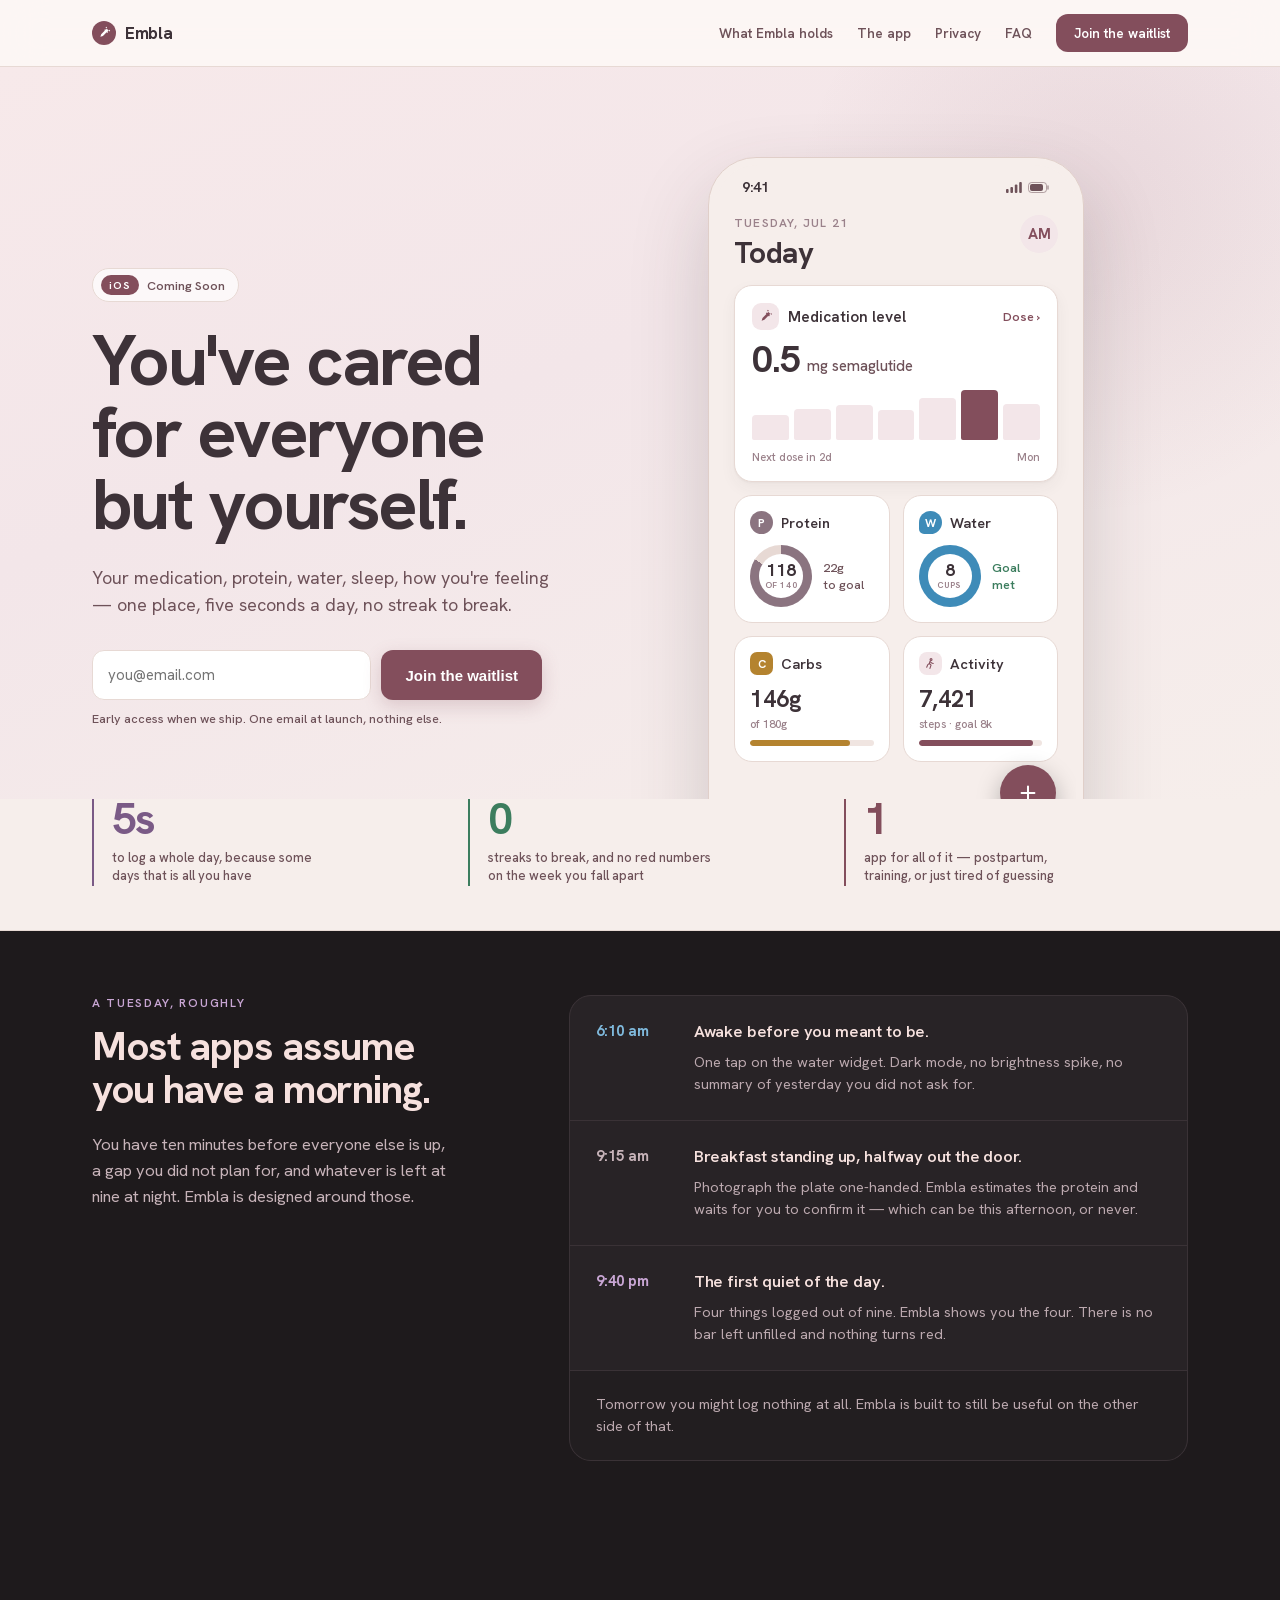
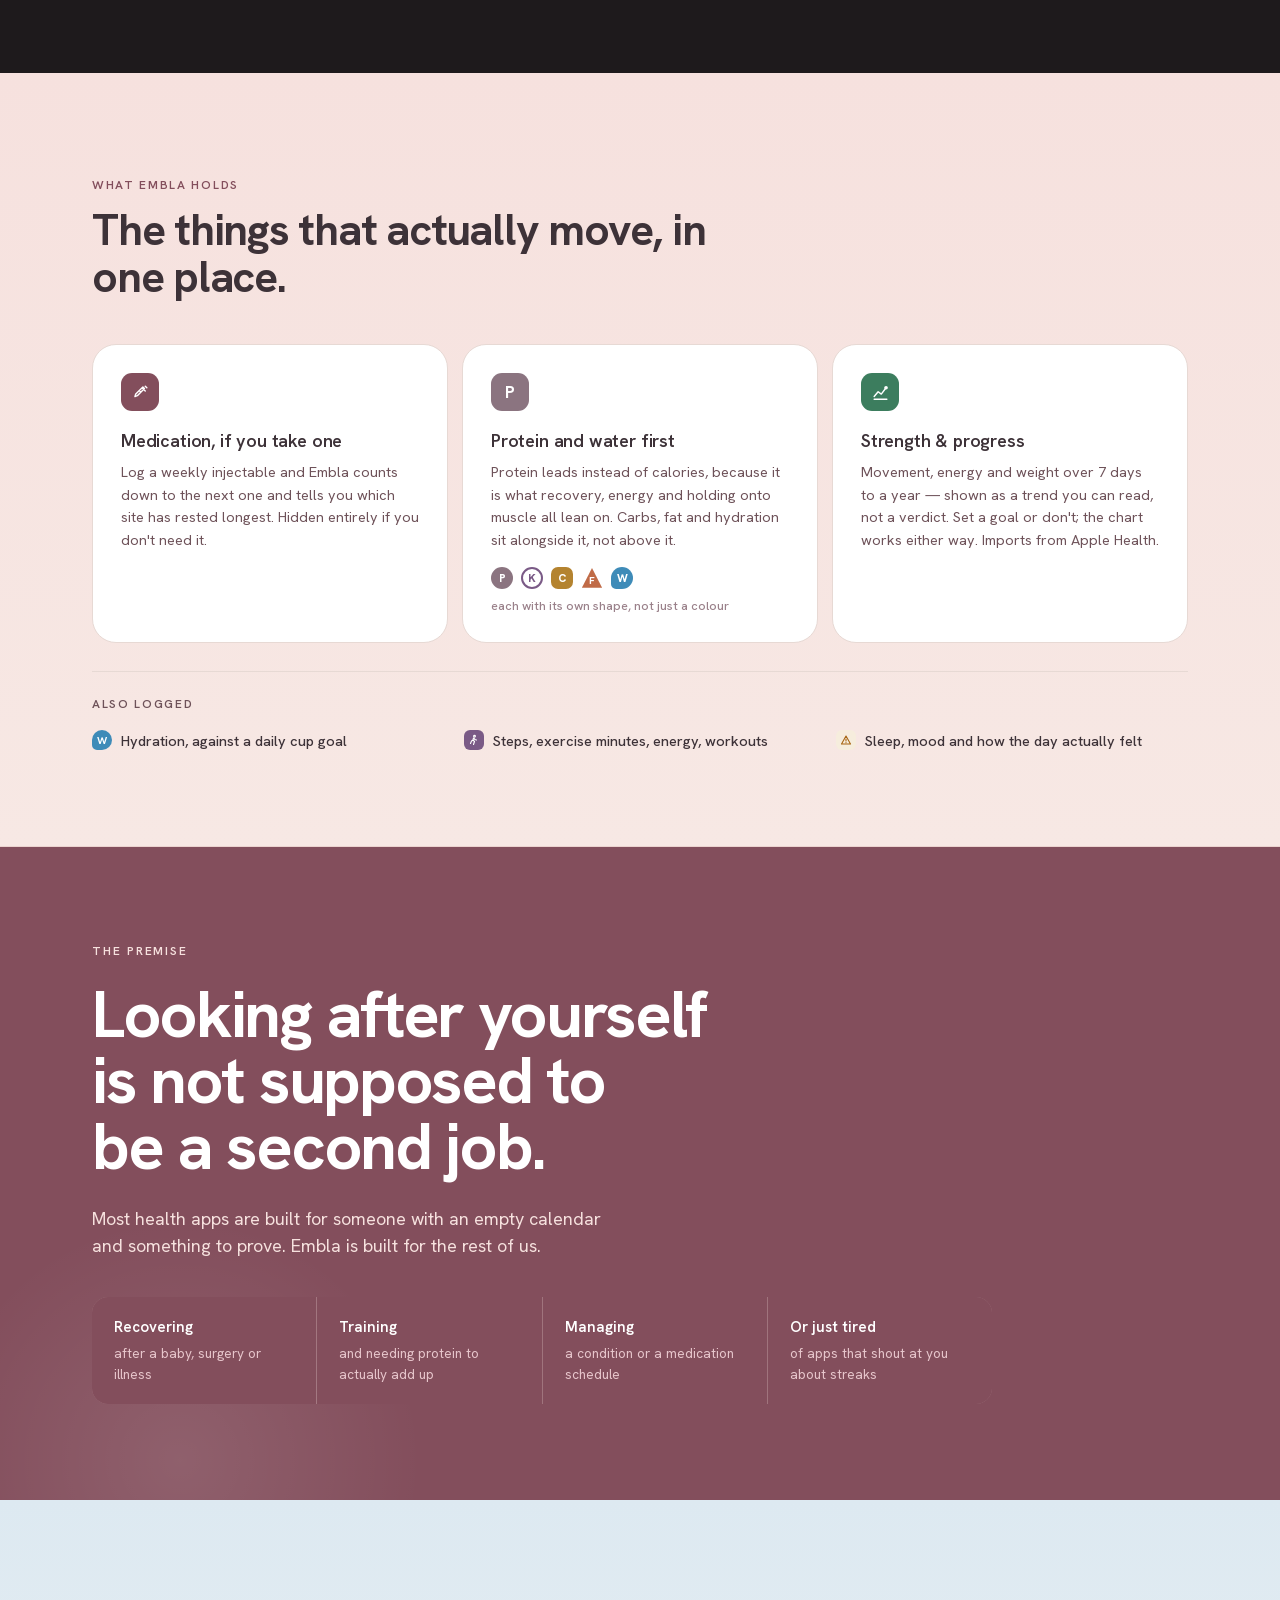
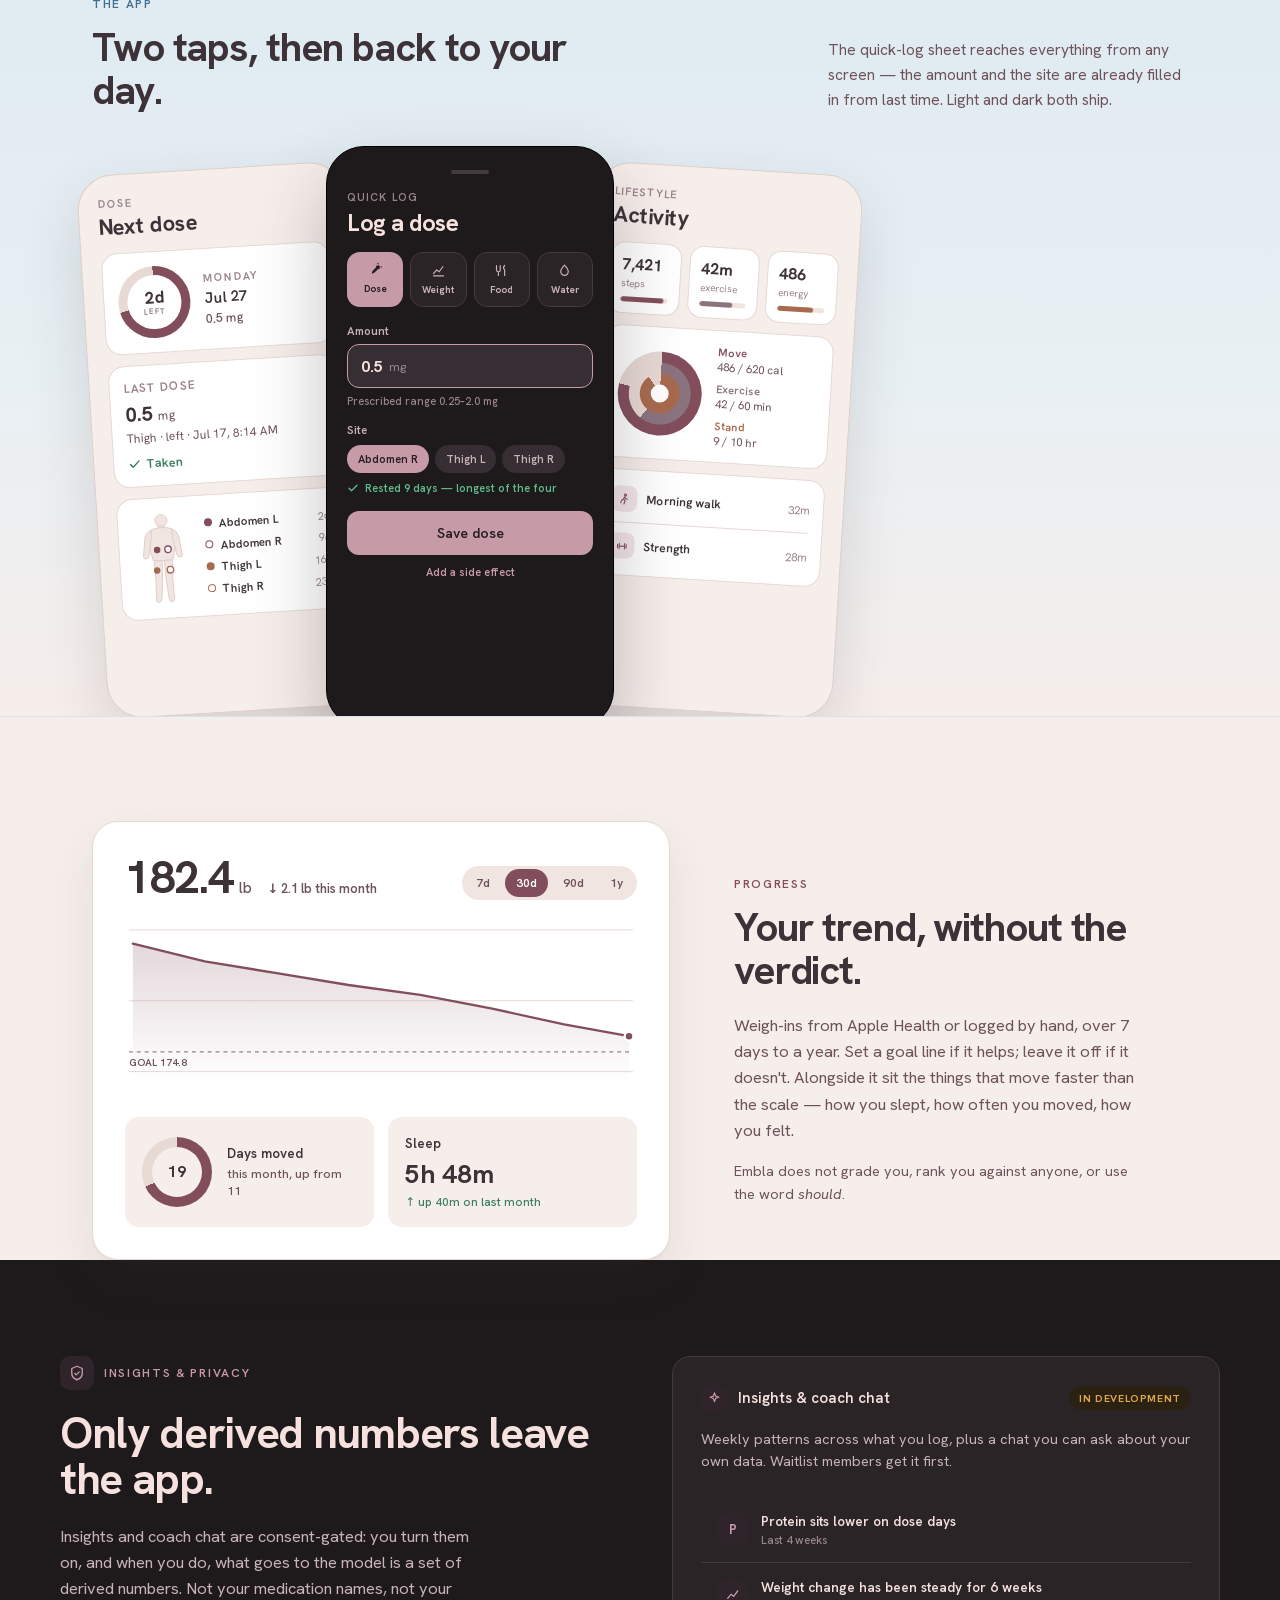
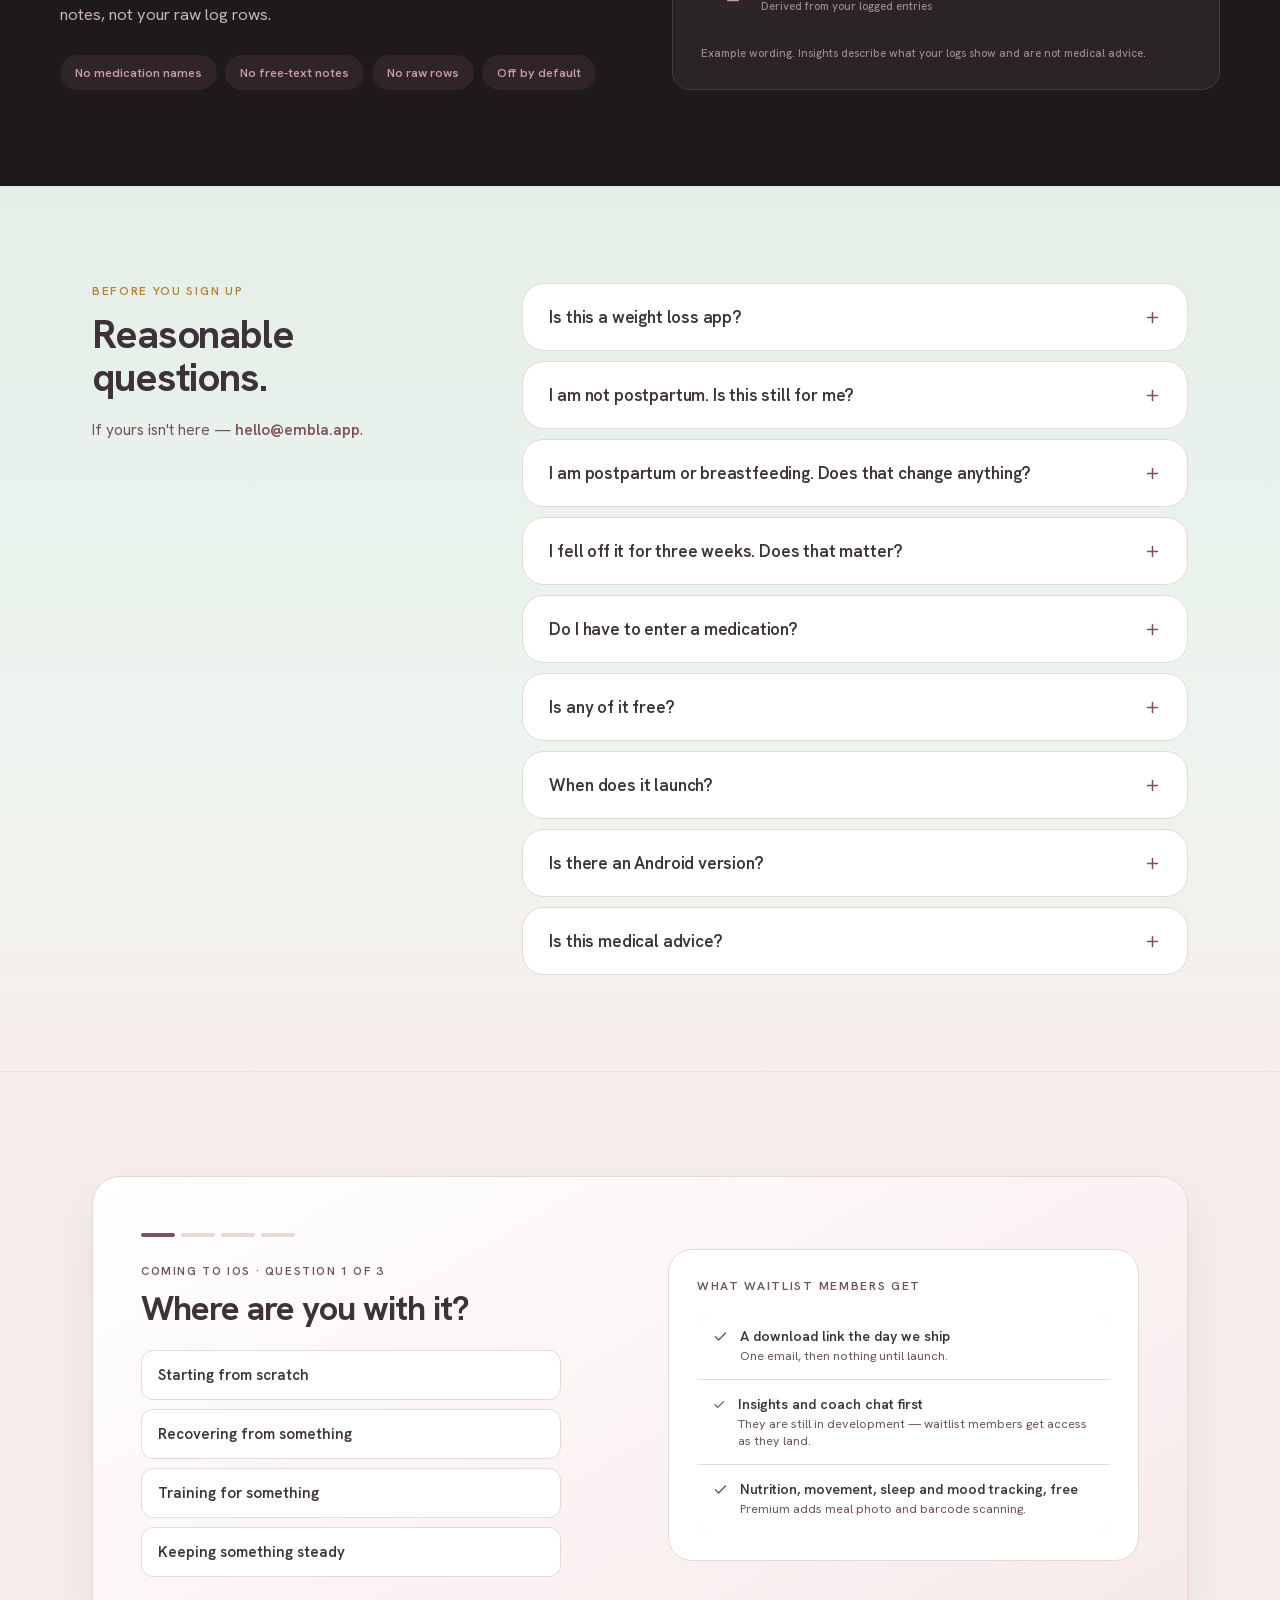
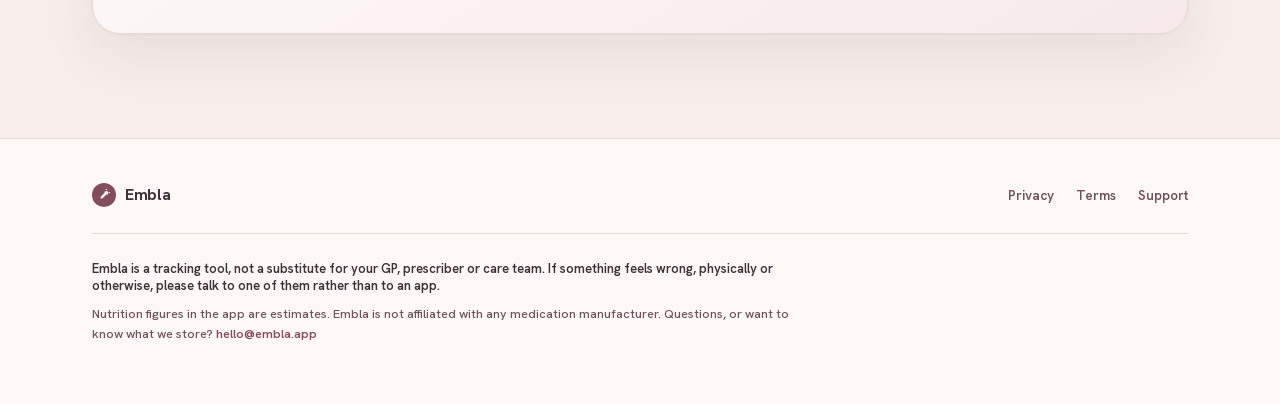
==== commit d56553e0: "Rename Embla Landing Page-3.html to index.html" ====
--- a/index.html
+++ b/index.html
@@ -5,9 +5,9 @@
   <title>Bundled Page</title>
   <style>
     * { margin: 0; padding: 0; box-sizing: border-box; }
-    body { background: #faf9f5; display: flex; align-items: center; justify-content: center; min-height: 100vh; font-family: -apple-system, BlinkMacSystemFont, sans-serif; }
+    body { background: #F6EEEB; display: flex; align-items: center; justify-content: center; min-height: 100vh; font-family: -apple-system, BlinkMacSystemFont, sans-serif; }
     #__bundler_loading { position: fixed; bottom: 20px; right: 20px; font: 13px/1.4 -apple-system, BlinkMacSystemFont, sans-serif; color: #666; background: #fff; padding: 8px 14px; border-radius: 8px; box-shadow: 0 1px 4px rgba(0,0,0,0.12); z-index: 10000; }
-    #__bundler_thumbnail { position: fixed; inset: 0; width: 100%; height: 100%; display: flex; align-items: center; justify-content: center; background: #faf9f5; z-index: 9999; }
+    #__bundler_thumbnail { position: fixed; inset: 0; width: 100%; height: 100%; display: flex; align-items: center; justify-content: center; background: #F6EEEB; z-index: 9999; }
     #__bundler_thumbnail svg { width: 100%; height: 100%; object-fit: contain; }
     #__bundler_placeholder { color: #999; font-size: 14px; }
   </style>
@@ -19,7 +19,14 @@
   </noscript>
 </head>
 <body>
-  <div id="__bundler_thumbnail"><svg xmlns="http://www.w3.org/2000/svg" sc-camel-view-box="0 0 100 100"><rect width="100" height="100" fill="#834E5C"></rect><text x="50" y="50" text-anchor="middle" dominant-baseline="central" font-family="Hanken Grotesk, system-ui, sans-serif" font-size="34" font-weight="700" fill="#F6E1DE">Em</text></svg></div>
+  <div id="__bundler_thumbnail">
+  <svg viewBox="0 0 1200 800" xmlns="http://www.w3.org/2000/svg">
+    <rect width="1200" height="800" fill="#F7E9EA"></rect>
+    <circle cx="600" cy="360" r="150" fill="#834E5C"></circle>
+    <text x="600" y="418" font-family="Helvetica, sans-serif" font-size="180" font-weight="700" fill="#F7E9EA" text-anchor="middle">E</text>
+    <rect x="450" y="576" width="300" height="22" rx="11" fill="#E0C7C6"></rect>
+  </svg>
+</div>
   <div id="__bundler_loading">Unpacking...</div>
 
   <script>
@@ -367,11 +374,11 @@
   </script>
 
   <script type="__bundler/manifest">
-{"db27c675-d6a4-45ab-ba6f-46e22b51664b":{"mime":"text/javascript","compressed":true,"data":"H4sIAAAAAAAAE9196XbbRrLw/zxFi5MZgzYJLYkdh7KssSXZcSLZHklOZq6skUEAJCGRBAOAWiLrnPsQ9wnvk3y19A5QkjO526c5ExO9VFdXV1dXVVd3Ly+L1ztvd/ZfHO5si0GRT0QSd4v5tMom6XJZxMsPw6oU//nv/yGSXEzzSqRJVoViP+3Ps3EiLrJqJD7FiVVL/OUvoj+fCvgUVOhT+FVrXqairIosrlrrXwVBW2w8F9dfCXEeFeLkJEkH74t8JjbEu/5pGlchJGTTFNPSorpatwu+zYtJNJbFg7x/2hFn6VUHCoznKcGFT5FNBWSJTQPcKnot0ul8khZRf5z2RFXM046I8+kgG86dtIsiq+xvakLctEUPgR8BrGPAgVINirN5f5zFr7IUqLMAQa8fXKa6mqX5gJBf2tgQrfJq0s/HLegCJj0SrRY0awFa/[base64]/HmsYDOEazEDbiw78E96ngGdbwAW4w7VkFNL7rvQjW2GQKUXFUzs/rxKYUgQPkFptcXmJiFJVVzSX0swVTqZjYGyPaBAmE2nafHD4d5uR+aelj3Tq039M6zSy2orn1ZASvH5M0+MVkvV4j7oD+oJfd3U2FGOyyHAC2Ds3DEB0TPdi6oYGWP5GY5EsNn7WB798/nxw/bm8+UwvUxjqmaNj660cJjicQ6icAN5JRxHZfVmmqSX7wZB69kytvHcHm5ZFqRBdxV7yt/PDGpAM6i9sC1FXtlcCXIpDbzKIFl0ytHKcThOp8Nq1OG2HPYArgJAOP9ggr1H0hUwNYiGr2DdOAAmmA6RIB3RwiFaHlWTscth/5d59L+ZK3VviuhCMSaxGH0rHBluj/qgacKfDFmIcVoxyIS/q+JK943TgYI/Hrx7y0NJ7XHJGxET/6vSX9DojcFXtgEkkSucTKBFLqflvoW5L4oiugqzkv4NuFC7/fsbl7MYlIANp/+crthnA0uEX6tPUF0klk7yho3rppvXq027IoX/bIhric4gL2AqU86ZAMhSxYGlvMSV3+oj0usMJiHT5utWm0AdnR0zmvDD7qBPERsu1mvLuQwIE0YezRo4L4nfRhOazO+jagRjUI2mkKAQJE4ianI6s3kDV+H0TuM8ST/sv9nKJ7N8iqverJGt7MHqRyQaZ2E5G2dV0FpugXwB/ahNLe3nedVypiiWD4sUpifIteWPYRJ/DFHofL0MIgjqWlmYvCnTXWg31uLdh0Reu1ElePniYOdk6+AAUPpEzYZl3CWIo3ycpMV1P4rPhkU+nya9OB/nRXeSXQageZbFsN+J50UB3d7CDPH0z52qiKYlMCKkSUII0c8LgNNbnV2KMh9nibgDzOOV2+B0iyjJ5mVvbXa53s8vu2X2G0jknsyElPX8PC0G4/yiN8qSJJ0y7f8KHDMoYDxLEGbdcgSK9/XKn63OdWd5mSGD9FZXVv6MSNzgj8YSMp8hI9GRZijMK1ChJoCOT8TO7SUzEKjFDH9NsrKE1GvdVJGCWM7OU02Ee4/G41upSJV7VoH7d6bX66cw3dMv7ZSqdx3zAtJ78EAhpbsb9YFFYAFbz6ZlWvVW1mc5wemm51Cj7E1hljWQYgzDGRXdIfIGzsLvV5J02AGSRMHa6ned1dXvO0+/66y0xRpQhZO//a6ztva4s7a62gm/f9wW33z356YKT775c7veIHJd2vsWGQWZZD2aZpOIOqCYS6yG35Yixbmegc01zar0Cyg8rUbdeARWZTB99D2KU69A+3ePQSPkWjEN/9r0bAHpv0wm3DSJmG6Kps71LEoSRPFbEBRPYXYPgE16qyA2loGWYp51J/k0B0Bx2tG/FELMznfg8p0vWC5gLnT7QLCzHv23iwkGxfq0TDIQ2tFVL5six3X74zw+W7/IkmrUW0sn66M0G44AZ/jpCSGFJ6RWWRyNu9E4G057qE6BzKqqfLJu0ZT58DFwp/x/+E17vSZGqdRKB/8XPv5iKVkTAArAHFTebkn6Ko15Ez3mU1hs8/F5mlzjKHUHwHLjq96CMaIiNGPCp4+BNl8yZgsXg3tz4KoPwaXQN0AhJYUkA64ISDTdHuVlRf9GpeJUXzqbwuN8mMV+MS3VqnzWQ9Yep4OKfvzWJfukt7b67XffPv3mybffrU+iyy6z1JOVeOTj9gSGf3UFR9UQ4E/[base64]/bESvg4nqxLrQxUQ3SJpR1BbjAoxrIAmsgSMNqj8zxLTOE/ISagQXX0L/[base64]/[base64]/[base64]/xUUcA4x9mMXmfaNKFoP8e4OIRrOgu64ydwQCGzxt1Tb55H4BwnoQaBFP6nIpHYlWDE9yXECqUMKuAMPO+lSmlg9+IUwuW4hRQdCveaPbsiKNjnSH5MB1E83FV2v3cSyf5gs4klm8P/xz/HqhmjAs55fbSKsIV4Pqm7aDLpc8BkFd4Mzw6O94MJUbrVhVk0nNyDKLSJcD+TtgxeG710idUYnfba8pQQRYeBfukvF3j3paiSQc/TM13YKUVoPuV3KvGaa334Dbc/T4z2VSanE7YbNvmJzdLTVZgazAIimAUuKzblpDTcZma+osKd4Qz92Xf1STBRNshCLp4YRyCb7Z3QIff34GeLf/z6EX336LubydfH8tfK93v4ePh8ros/fbD3sudfVW8u/kxeRR8DOG/bdA0sJBRathiDM6jMRC8thOFSAAMs8EC8r7IJjZFl7CMXj2ZQ0wuZqJbmdzYQQu93JREvZNO4q5YlQXaVIBMwvIXMG9+GeXjlGDU3fEu5gSPd5lWO6K72m7gjvRX6MoA1sHDfLYLBtN459c5WPzVFbdgIf2rL5LGOGEWtrgCX7/KDTFvghe3VlS1QBDBz3wmKWKAlBcZ6kYB5doTOUYfVguI1upZM1WSBrEFchbW/OTySwvLLzWWvwW8U1pO2UWgrbK2rlnjj6WW5qOlxcPbtkeK+BPrYpiEqY5fTaUGAM0qRp9N5VA7aTWohG4pMPMpWCRpLeR/PRNZvZesLAu/nU/[base64]/QZtZttRsosKkkQTULJGA/lunACQfTUzvCZx4tCFWocWJ33/0WDTLmCOno/YkX113kjEugHpjkiVVTz0RCPOCYTxHoWSAW2Q+tVr3pjj+uaiqwsctF1qDSFSNOGKRnLB2mRvr96ndsskwQJYc2VobIrZj0qvbNCYiW0ectq2hv3NsMVrSHtoNGAGL+nI8DT0aEWyY0wCbp/RXRmufoqPL6O1bL/Z2dk9eHB5i8GOrjLsxqPrjLokS0uvfkk/+cOfvhyeHL16j8xJdeQepjPVrRSLq9wvRF/0kg//nMAQizqpUYDswamORDGAVn0C30P1+1k/QoX4mfhWlKKPJTJSTCChSzqIpRcGeUTBsPh2SZVzOZ2JOiFz0i5YMfpAdbokW/UL7qK3w3X/xy8kv+y/eoyFKuXJPivpWRBdyj0oGH8kQVpVHnyoLvbNWFn6qLBQ7VhZ+qqwBWEtWFn6qrMJKL1SiDUcDGdnAZWIczdjnrHJkAtLgxu79h7ey/zLoBQOXd8BKzVIZ/iXTU5mmKIaSaxYER2cdcX5M1v3ReUecHTvk3fkZZd+eRd98GgPjnwFe+XQLf0l8IX0UTYcpZ9BPnZNNZ/OKMt7gL50OIz7JOOOAfuocmCFJfjGlrJ/Sq234befNZyrnw8xOn8E8LVXWe/zQuZN8XqYa5h5+OVApX8KlXAsy5aVT2gFR2Tv46ZYYp9F5akrs4qcuMcjjOaP2Cn/p9P54zlBfwg+dmuRzYE1D6W369uiNzrXLapJO50x0/t6DbxevSW6jtZdbWFE+7kKbfPRrePly8DjbGj+52aep+p6/HbrKMpKysoRFW5mvcZQlHCxlGTMCspA7BrKUGQVZyh0HWSqOpnE6tottUYpfTtNGlnKoo8pI+qgiFoWGeaUbnIGMZsRe55VulFJ1+XFeNlXYheQFNap8Ho/KKioYh0P8PMBPt0Q6TUz+zjRxczX1KduhPeVb1KISHq2SIhoaFLbhy8UA8xUCmGu3z3lqYDnXHlXMN0OK+e54Yr4eJMx2Rkjv9xn0XqgkF0ddUiGqy9nY6lJ6V9It+0YlG/rpfUQ9BDoFIX9liXNclinELtjsHf3zeevB8efW0T9bxw9bnx8c/fPB8cMH7Yd6j/HN3vt3+4cnBzu7r062dt8d7LB7DVfr/XS4czmTC/az4LLLe5afk1j+agctUDi4ObAk2svPJb6tYYYYaflv1AXpvAs+lu3gKOr+dvwIfX2Ww+/4YRsyH260l4dYW9sUrIFsoZqBkcdlgBuMSttT/lYMTVIhipQh3KY7MjE46YDq0BFT2nVBvxi60WfQCUuxeUTZJuSREF0edsA0pPKtLvY+Dqt8N7/AGVWmaJKhz4uaqTsSVB+goI09/karpAH7ptGxO1F1RMTIPENkKvh/hEPx/Nmy+m49bxl0mhtbfjZKxxPQzT6Wn58D4cHsaz3DnWNK/Xq1dWvdj8tcDkbtuay7rCs/9+o2DyMXsdz+R6CQj6Fv4ywqj60Q35r2YfT9W6gobHZuBc+WN9tIHWwDCRRsbhx9/Fg+P263OsS67Y6u2ILeI1EREZnY5ErCVmvDfZb2o/[base64]/afbbMwZmKRLAdyYhQBrryPAGub11f18drhjSUqPOoLtfRXh76e1MGCwLAWnyJY4VpmfiLWOVtcXsfhU530DmMsh2egiYRtFpN1OdtPsCIRwH+I+1IOQjeaa44H6N1xaczpiAfwIAA7uONJS/6Acq8TitYH7HPR5K2Mg807yTfGkdlmdq56JsYgdZzkP2GY2zc3tbcuJZrgTyQiNPkKAxDRCaM1EmX0vIz4+BQ/As5HkDe4Qd59kyqOndTzdDr7k8YRIvdAnYUC8KFVHtumDWprTb1hKzpzBOqRrPD1KhtvUj4jCBShYIlHb+JRSt9EpP//C7cLEaad/K7Nr8Kd4TC2bzkuIHQSrd68aStTma274kCMA2f9EjySc0li4DNVOqyK3eJKxE1lIJDu3W1/kRFFmElGGE/i8YZemoNz6IB0j2peWecgYmRFNAYA+FP3E21fLXaA6YrATubKrgivYKE5goO+qBmNmCubXY+lYtRV1AQxC58Hq0du6sTJ8tx+6btD441a3nUEWbHEck80MdN0uTart9xmahjuFWfvkGN84d3B6A2Hf5jd+fk/f6796gOLz8Ufz05ef9hf+fkRDxc1g6pI2qrpQJolQqLYbPqd4HBc+qjypXZ2eJoavVFxwjUB0XVqg+OvlNfMg5Xw0NFHsZugnoaE0BLxhFZbIzYAU6ogKaVKxPREbahTllRvhRKtL1NPn+lKsjaPVlsSToWzSEtq7o5ncWJPW/DcAnabfR6SiVkvuDIFruKGpQ6hOevbjR/cB59qR5uyzufGcJRhHIGIEN7gKcT9uGwnnOybG4fAMPu9axuN+kahzKUi5TcptUMFgZh4vz8WCgVCaaW2OXlJTHNy3QyBFr0RJIVgFuXDvl2sYUuzIhsOMXKVB6gmyPAlu6tzA+zOkLJt0Jv2gUmDLKKJjNakb2FD5dF/[base64]/aJKB3i+Y/AZ/gsji//g0mTcCp/VQtz2YL348HcNQk2Oz3xc+DPJqM/a7vzM/7S9uKCs3E7jsz2MAD+MhkGqbXDaShqHGCw6fmsUOH2GwIRCmBgMFWpQq+YqEpDvHpeOVbBwF53s3eE470fjbhnns5T1CzxR6bffyAHYGc0FaaOImUUZq8oYdTZexAjBtQA26PdcjoCZZJhixsZC2CcNS/OFFtRZgs1QcwxZV3DKoQf8lsXYKXtRHiwuvQdtuBiAkK7ZBNP0sjoYZ0n6BqcZ1lOnoRFPqRxzBSWvUCDOZzBIGMtvmwtWOMOp7qod1HGKgS0r8G+3W98bnqoqR6fHYbyuc0mefoEw1WsH4mY4b90qYGG/ZE0cjtWpWO9tmpy6wCZAbjjiD8xaIi27GYYG+cHOZmvUIjptzWqEXMHO/3VoisQTzxzSruMGrK8WALvKewqYoAowBX40EJM2In1KYmFZ+mcy+8i4VU4FnoGtJtLLU9VeN6EydDLpXpQ9VEi83J7JjeaXrfUaUOQPZngKMsY2yNxesYvKAqUs0KkF+5L2LpXsqYxm2WSEe/zPI9Fi/[base64]/UOmje95QpSHVjiWq7ltYosC45elVEwwmplNdIgR4gBvog2hF439VcRqPftGt0oVW4rtXdonpbAk6ijTDoXAqp7+sLACyYoV50lyJXiuYK1rUTeeKBbgE/[base64]/TBmuqtuy4wFtA5j+zdZ1vlm2vE0Ma+VEGByyrw7YGPiyBTnq+iKJt/mFW4rLaQ8JhlNtIu81uBLwGsW86JI304Nh9ukCL13AdJ9Fyuln/0mRneHFXdL72mM5hIEFM+HcTNAypLUgX18T284U9wAji5ubllfQ0cNsvQv/vKnsVUU28JIWNAqS4jwt1GAl6iA8L8DwHZUCJlx15SLnodbA5vhnY9xM5yYa34O+8iaMGnFV36xEC1ODDrKONSeyEgRAlihxy/qRe0nWucc6uju3reoZrurnCzHgKUCqg7myixNb/RxkIpCmUYRYzUsC3kU0pJRypp1bfjSmVLPodFZeR3qOs7J6naIEtR31NXcGFtN+i3WrflTKI8S1KlEpK2Qg5lt2HfTmvxXycPMbWhS9urRnZV/oQuf5JbwVoNHqioOFdEw4DjNvLTbdPSjiJnztLt4pjhX/oE2LFQGgpCTvuapRIQHosh+WczjwfkISS1FL5jAjrlQ6iZw1nkj8YsHygNU2grrRegByRRHskXjQ0teDTkWEXREBlpDMTohggNAt0sUWIpJqR8emQG27TJdijnlOdi5TkVLIcTUO1MrTc6F95f5bl1q3LKW1xZRR4aUUGbq+mmrnF53apeOgzDhHPEeOYUpTxa/[base64]/XUaestXQlKS2Fv/3pI+9cWQev+fpyXQ3dG8gQ/Uw6D9/LGXHudYAlgXEznzl58W21I805vIG/utXXPusPSXlupgnfLge3QpPmujr5RYd4xKmgb5h7SwBM+Mr5HTy0KmWp3GPStq0jNUeNICt4zw6WzvqJIDH7PthtVdVg9pavDfmdDC2SWEWdNLSJyC4QHZnHFL91UlFF7dXFUxAuQ1M6s+jo8L/DEpUJU2ZmbXoL2aZSPlm39S8MAEAjJhFTg15GdRIdje1qoK+EzTd4NoHIwJw5c/hgGp+Xl56q8bAcfNz//6fPXbXXt1Jx6Drl0dfRp6QD6/0Ww44V5YkN2Z8lYmhr60sa/uBhc3rIWjKJyS1/PozaYQVzoo/6gxeAmxRKybO1GbzeClyHipvdP6RXFRVjQQSY27N5v3rYPvlCFM01smt8hZfbsNjcXrHE1dlZ7BBboTYoaUtehe7z/EpiYLgA008h1QXJ5FMn2hED3o1XbLB10kXSRapluLVdzXKkQSJtKIFFRJI/zKNm5hOGfRuOA5xRMl46Y83XWSjbbovBcxTiIYMi7Mw3recOyJ5kd1xzrKCsJJO2r8NaN0iOHKq+uT+N/7q1kmOUCmVT2I3AWEdkhF2epkFrVUVSq+s7a0Fh/[base64]/gJsc63nQrIjGmA19jLN5aMIT8FEt9HLXCPFJT2LJ3A9NBwUa/GiHrzLgzMoID3q3vunotmE76+8ZCRu1f6WZGfHFcRyWBHBkh+8zMBQMOCynF30C4xtGTJqiqQ8E42k31A5/ScK4v+RLN3FK/jZJGEd1eIl4RyTPvgDQoq4xUwmyCx7do3AulYtP+SK2nJtjMQ/9/pfXgoW88FhhuerDAffk/xdUsKP5o3q4ZUaYLNXPqvtEPfhv3QG8UbCkji5YK82ktoI7NJWUptG1FRfLYxHjVm9Tu8CfGCwTImRKYfcSMzpdhIfcKyhfjcdB6aG/MyZtBEut0jaZZUtOe7WJ4c4klGW0VBeUJt+4F09IRoDXIffzN01ULa+9qIhNzRvcSUY0A/vvsmXiMO2nw85HAMYyKLSDCiyrIwEBSi6PWXaS29ggvicG9baj2/DledRJWudR4vnnSVkNAN9vt/LyzT5FEGIPx084/dvD1LvfKDA50lcH4qEnDchOJnK5zgEWmglS+pQKXrfOoBF7ENyjEeZakuYjmSZbf5yqMt+8OT+T1HQc7uztbh+/ojo8eLIR03BcDSf3rPY7lYbAO79a3yc5yzPlajIPDYXgS85DCSMxVFEd2XO2xtFG9wK74dxpyfKX+u+n4yjJaKCrWNltQ224YGAp9kBjzdVBj777VBhK29SagjQfIroP5YJBdAhoWTqCJfKYzDe6c9C3h287FLHLr4WmVuhFnm1z/PUbW3dtx9zSp7m0DNDoaafngw0s8ELerpjLzd3kFld//Np8g+wjqC7iML2Nnvz7Mc+4BUVB4B8VWa0ZAQbrODyAvjshA4F4N9OqgsmXxHv7dXyVwT/wtXBSVmQBgjrwkui/VAXOsYtJf8u65OooqTHRkbWNPzle5ChLM+y6/7pL5lT7LSq8vmCuRWL9BS2IXM2glAnRtOVfMSTzwQqyJ4DxwGVSjDNptzVi7W7+tDF07j0EBRndZfvhQvIzis668/UNUOd47pHUFreB28FqlKgL5AJYKPQ+gMQSRrV84WNAy+9cNepgcqgnG/9LhF0k5+m+ZVnzVMd98DbTtGxoQAIZK3G8+cb8rrYikteo2eJiKcfqB8oJ7wXUq2JA0jbazhMSghlfPl/VP0GXy3h5Wr+gv2Xj8Aa/BqUHDETuEERqMI3pbDddvHDH90iCzKRiX9BBFJYJJWgxh1PC2EqnT6eHisj8D61o0kHPAHg36aa6lAF7fjonE9qON3nEzLNWNpklX1etaPG14XAymUnN5JctpbWN7i9rQ5n/LmzImg3Yo9WfJMQYfp+tK2EvpqPcT8QJYc2vpX/6iM9qfP+v09QcEr+2sG4Np4GHR8Wdyx9ozbftCQI+wd6S9HMHcyi/onswg6gjN6+SR6DfdxMnkizB42T52GJkjOGe0rJ3xEWdlSLiaTd+v3r9ndcQrOlPqDxbpn2l5XUfWuaIbhiIC4AQC1wKqDT+aKsqUxhtG39dMP2PNuXac3gLnT+Wm0JeCyzX5AvSKYXVMWrxycaPfGZ/B6DxZmV221DYFqq4OgnrLnE0r+aHmVM2zZVmtpPKbp7FAmaNX4FQCv2JpXTEivVzXgh/iEWoDpaOfd4E+UCTAUMehWlv0pPn3iFIyTWeyl8vZ/nd6gxv+i/vBDws5wXd848Em+0VlWC71Bj5sV5HSCs2Ec8YZx+Iw34M1G385M4MTVOhC7VCxNaJYctHgXQug9C8+OSHth8UUrWHJp3G1KHkVoaC7CtRTAB2RTst5kcq3LlzO27/1dY0X0zgtAdgWX7Um1C35qkVKDfSt+qxHGKmkURJQDCR+KaubdMWmt2gdAi9JTFXyuk5dsN7bwRO3FCvn/XuUmqZpUqrVFRQYEg9WNVwTD6bRrBzlFQoXXA8V2R+UZvLjojksRRWdpVP0t8pzuvRw03/++39oeOKhMCd/C7x4NkO4DHifKm1Vl4IQbKPKNMviM2FNBXFeOsC4oS6YxCNCA2aZ8X3xnRWlpUMtJpflE2ugwyLdy/OmLaDgLyOkiuEBfu4bQBRgiuMN3dT9gLiro+kbnpN7i7jC6TPMkxm6GHLVe/k+FsCP0ZWT5Gk5fYCD0I0q1F4qojKqF2Ab8yXalUfFrjwMLV7o9mGgJjMQNKBASMz0c8HE7ugil053DxhSH0fjPIsIyAsMeuTbJEvxCZD4JEB94bteS+o7kCHHDkVTB1Q6Pe8mKT4lgnPJmkPoWEEfy6A7AnPiPgM8iIA0idRu7EOzd9b5UKYFu3i/rN7PeG2dufAc/[base64]/[base64]/[base64]/M1HFYPfOT/riNpD6zGFexyg3mkr2xbphpU0fOUj496YsuTC1RzbiJq1jIVhWEv/zJfgoA9XwanLIOUEY9chztZoDqK3AGHO3X9k/GFlyhOR/JuoDJ6cdAH0ILtMlX8ep/BFhhSlu+FnszRxJqVFotokRAFLXgcr9LijAo07dmSxdCJDnRvFBYS/oZ6U2VjG7/EtXs0aSjJsyyftul+MZpm+CIwhypgFadOiP5/TaVTRTOdPb5VvGFgsz8NIzfh6gVY0glJdKENKDXLkOQzfKugcls/WHfoDkJqW3NZ66gVaMJ7xt2uJdlbu7VG3/C64ioxT7DVuLqFdgiFv7VAwD8ZRgZeOkahfF4k0Ri1QYJ0MMhg66R5HNFC6I9wJLg1kCA1KMErw8I/NXtom4klaH9BbJY4/rG/[base64]/gM4tH608t7o1IbmD0VsEU807abh3x1sLt8xbeT0/1vCxGxv05Oc/+IKE9NxDhWfS9prETpOxtomBt03aXz/UP60vKX0aSnL+k2ThiXDkuttmn0Co12FRi2rBydrsFa0s1vVDiU2jW+yjmMSjNa6uDo+1norBi/5mjBHAJrdFqC6bfr6sc52HoeiqDume7bFUS9mIlZszO3wFcerI1lghPHNG95tCAQh5u0IjAKyv4V7ohrnDwExgfs2y9WXAWjzKqYBOnImApCc4fBdwgomX0XvgOw49awsK10FpmG09ur3a6LlTKzmY9XeFhn+MXfIIe14o0g3bODkicqGLTP8GwXWzmbHm/m8yblwUKm+PgLZOA/84jK8tRVnRTwfR4VgNxcbpkR1p8LNnXZis4PR7sZ/HyW9vjY00bCrSfJZguwIdasaLgdV2o1HRU7TqtVwi4s1Ksa492nh1Gn/bxj7WzG8e8AlPr4h4y2XBWs9v4sPNAvcSqwG8txFkHv0jsXP/J7+ImuBVxqmLmdKUXRfNL4ll9fqnYKWZmtTApcS2b72KlmtewqHbIOmkW7ILFSMpxMGJFcqixBfrJwLB3lvSjit/WHOrxov2lulgMTSUk1HgY46akjdkPI3TgmOB8ZUauLlGiffJc8CQ7nNmnBj9cmROaY4hifcOY3+MEmn27Unj13Ew8ULYQiBDzHOvPDRo73wHgWN01LesdnnuIYFShQZyovlnKmsf3s+JP6vuzdnfBk6KKIjz4tdVnjxIRDH64KEysIBscNg6DsuHtaxIriHs8WH2/WcUhouXUGH8EgRdzRwFKNQwFwzmGlHoQa9nZXkcsNYjbqif9TBwMrDLKYQXI4DAbnAvrgVawrorJ3BII2roL6NyADtTUYJOQim9Fm/a9YxMTyHgmtfmUDtWruLwUiDzYdky7KO0GEy+OduMXrWjp7QjdzBXs6OdP9yQJW1UaoEkhmOUB5ExMkn3EdceLhL2ZuOVUnDk8iYnHWLmdVmnyxL3KVmSgPyXBMB2KGJ/fk0GQMabmCiTH05zvt4yNANW+pDKp3JA4U7vyANoMznRZxi8dKeIMgkXHqT/8WD+yoc60+tNj477BlHslN9e21AuAjBOkXgRFcmUxNgvb/zYuvw5MM+bpO1RlU1K3vLy/Pp7GyIlvdygQz+19Wn4Tfh6vJ8knACrtmJDGoG8R7KOwAMvIP9N2T8jqJvnn7b3X59tXv54ur015XB9wfvZz+n59tP3gx/q7Zejad7r57kvyz//W+vJ4P00Zvy354e/rqTbRfxD2d7uz+9eTLIXi7/mwd8+93eHQh3k3xSQxoT70QcYbvIDw9fX45+W1sd//z6H2/34uTHd1e/rqzuJMOV09F0OV5bm5aXK2dXv75fObyMfn78y89JefDD6uBg+8Pg8T9+PF3VDbx88XJndzHif+1H/XS8jIOYRHja6q/fhWvfhyvLlO5jy8BcTCcrT3/Kkuztr7vJ7Mdfd3/9/vHr5d2d7Onfzk/Hy5cf/jEef/O3N7tXs738b08e/y0vfvx+97yare3//[base64]/mYJXk34+bjFBnMuhKZ5uOwfVJaG35Is8r+SpaIm8eQYe8xgpKzS5TIf0XgjUULIp9K93tR7YXvCGt36I+wjgHTfIaf1gNg/c6913L1/snrx/t7t78ubt4c7+z/[base64]/Q0cnGElkCERQAWTobuND56HeA5pmtDRv8BsFxg9a+Gg3dhcBiDuxZSayxDzgB8VJHFMm7q+rk5buQxXtkAaKapJNpepYprDVILmLpyFpP7xNQ52GJyysjHUybsHW8Wj9QhbXFUksi06eEsP1dHpWgcYnZ5NcKzV1IjGY/moGf6Z9+3oHqRNb8L16jPK2GS89b25WS8jixx7qMxo8AGdsBql05qRIQsVKKJ8RdRlcShjrp0uUro5yOY2dbAENX2qLhssGqMjwcjPzzAksgCjH1mEfBJB64fDw/fksSjIWTZ3969U+EatccsqUO3SuamGvuKLW2KjPgi2bAv1C3AIxvURDrJxyvYIcoKVgW/Up1UJpnWr4NNSooWrqhQmxxayISGBekctfEDeXoIOJb7NBgC63iIpKVNALxXmSLp9xIj7YntvvvjoGP45Z8bUETDRYhTxl8QQfxbpr/MMny8nArdt34Q5cmGTi6HUU0IJ1M4JZATLTYPLQRGEr+IhV5xFLP9UVBOV6szJxOUb9duWosQ16HCtp5bZIITChU/h6ko2JzeFI3hC6hoJ0vOpovt541FAizCrldukWZo4niuPmVvyMh3Fg05Zm4gues4It7jnCuPFMGSBxsE1elVgz3FymAboMHWnuEdCl7twJtk4KMS8ZLVbw2EwePoE6fUvOlKt2V8ft/T2IF4zcK9evNnd2VYo3TqA3grldPD+hFa/1OqrSWueFVBrAn8zO/smw5p1fZK/xOMpBlT5aOiaVvclPuigGrJjWRkEzRRrZogNhuqWwqu/oBwOF/xzxO7Oz591NbSO5LzVec6852Oa5lQr1pCTW1cwDYRQLJqPK7sn6pTsIqtuy8X4jN4DwYsZ9fMftk+L11HXKrBeATHM75cp08pmNu++HiIdsyT26ME0l1JA+mDppnG51/CgJQJosScwzRML6hIAWBzkHSRNbPfFU0CtPrewPos30GfoMkRY94QOBOE+OLV/PHj3NmSnQTa4kveh2uCkKIzOQR7QvWT3EYr/[base64]/[base64]/gUVDQV8+nZFE86SvTCBWKwHpHqMaUnooDW7Hv5FzR0KrHJOpzxwRk9ct3FxWcRCdLVcilOxtdD1DYsmT8dNXl62szQSSwkOrp3DbdJ1HZQZLftAJ/G7RRzdsd4BvBiQwmuyUwY4uZhlWNh2360asleykggr30rOv3mK3eXKgKOzeLSbFK9OHy392brZOsA9y54lkDRcXQFSxh9tcLB5bW6sncwTi9vwjgfOynr+J8uP2cPHe1B/nwyvQmHRZbogvhxE0bxdTTOhtMuPpdT9uIUD4HdhKfx9SnMJpgp6FnCO/NMVr+WVc6iOO320+oiTaGZweo1ItBbvQFdphzBlDijhC7/7q3chHh9Fqfhrx7+B+pdPL4eAMjuBV8q8nhlBROfOIlPOPE7J/E7TnzqJD6lxHJ1lVNLDHFbXZ1dUuKanbgmE7+xE7+Rid/aid/KxMd24mOZ+MROfMKJaytW4tqKTLRbX6PW53ib2DX6RbvaedmjxDgq05uwijmTBkuPBQgUJOTFCEavS6PQ4yQY62j29Br+03uK4OHH6gp9rq6o7zX+XlPfT/j7ifxe+5a+16jLk5XrSVQMsykO3qR6Kr+6VS4bmFQAz0pksJD6xEkl4JO+rt+HdTOfSBB9A0KmSyh9A0VlEKBZXhbp+Hom79vuwUdUZecp5UT90uTAB8yBCnIK1OWv+3i3QdEtoiSbl8Bof74Jc7xP4RpPrw3G+UUPvhJk5n4/v4TilzhYIOx6siakYCt0ZvI6nhdlXvTkJ3D36srKNV8+hBcjAZAV2SIMzzSlBwtBABspwA+hGiGwvXPw5vXbk+13Wyd777bxBWLcmXkGZaKP/aN/Pj9++LGPQvZj+XAD/n/UenAMqgJwxkmSxydgXaaYJAsGmz05UT9T8FjbqhV8vHjUxh/L2bpse+vF259fHJy8fH2y++b1D4e4j/WnwUqapk9a9SLbL/Z/ohJr6Vq8xiW8ndYfqG970TQapgU+PNkB0W1iCp3dVjrhsTBOrPac/RjG+u4tK9ybZeps5/Eebx+YhYk2vOl6VzolsDOu5YKhAwY8xQq0xihZ5G6evdAwPonclAzVDp1cHEKMGixxgBGOWk0tuFiRLqGOijO6Z1IlcHt43yfe8Ykd+7C/ewB2Vzx6HxXRpAyoOXZV/ZylF5t0oysFuZRUTL3BPrSdRi1CRGkgbbvxTfWj5/bWXdo8JQS6Mr7aIiq+HHqbzksOdX1/gtwNQQ3b0MPGxuO1ns+fGpDdivMuxob4hAGpHXzq9LofxWdDkgG9r6/7w5ubP6HmmefV81Ae12kQJ58aNS8oV20TXyFTodPIc6ZI7ZEv6qFeyS0LjwZuSLJTCwVZtcf+6OCatJUe3qmSxCdywmOzrQ66l1IM3sM7oRVcXxu5aepFmcpOyMnR0A+Cjeg7s8jvhT/FJvpVa9FIqvWmFlo8jM6OTNOEKhuvJZaVO97BKG92Izw/YMB+SqZW54ta86bCutON2oa9OzfMwHkHCJtIUHsPx8NrUW82Zc3gFhLVzXD+r+TNKEl2zgGHXbSVpiDVW3LLBIjh7elINx49rS5SEoS84YK/Qky3+aBST7Azi7OUqsfoVhqWK1ElEEd04i6AJVFci9QSwdW6m948iMZd4jL/jdWJJXcmyG0INiuoW2BL9NOWP3+8OeLONSmA5L9mheUXjZyHuhWRCnpWCePE6bludT2l3sbkUqx5bI3zkpZdftkbhOcB3yplP39EeSyW8GbvzaZy9mBS+eaXpaXVw1F2S3LVJ3cEUcjk28OliqHr2StmcTKbvPed5xjKg/124Tn57lJizLM7ZnZqTWf5r7QGgxNzFXKTW5scBxuYLR98UGdDPpvnGE1pcz8DneGggn/5i61iBb5Lu+mifuAW96p+e5pwS3yL0wYWPcqc3XA5K+m+eSoVwu+3nndSanjR1csUVBe6BGjDwh4ZwWFG7ARNXIMavl9mg6TZHkmz/mBr/837w9pePi0vVqNtRMR7kMOgx940CYuujA+4Q8PmV95kb2uvcK3XcbCYnH1uzXjYXI7lmrBcyN61uDf8s2Io1PmvaNrhgySw1OQDeZgEe2IehThuO0BoKjjroIbR0NkaWdr1mVQr44K5a1Lhn1wnHTbYffP2J5b6KmVv5/DFH8IWCPGRfEmgkS1GRTqw+eJWpskhkR7U+C9jljpdfCrotYI4qrFPkNVSbxaGVb6bX6TFFhgz3nuE641wkSCLABti+a/W1bG7LdbcL83BcFgHL1ShWE3lSSfxX47StJIrj5sdjSkmuOL3HTFmHXH0g9b99vCwhtCXBFHrXhg7pm064XkUjOc+rKX+cNAQZH2o7pz9/uJmg+QR8FbjrMS9iKTVbmqsPuNBy0uyCBVecoCPx02NWXOyadQZxJc2eBukBhRuoYALg656brV9UYd/NVy4bDMuCk4dF+IcHE8Z8yijG+OybPtxlVbLnqQsa6wunDgk9Xcfmcl/zeLEJ5371WzAEDW8V4yahLTbU1usqo0SkquZixFqKcTv6OohH0azmFtKSUVF0rHmQep2FQ3rjEYbHuO2eVK0LnYWzDAA50rAWkXCUu+YNVD+fiPk0v33rt8Leu6ybjRtE6l4Jb/3Iu9iKAHbXIsw61pAjc5fohM0xVw2bRvzD2/DSVpKnZq/o35wiJ9G8Z8fABP5w/TXeQ7L7YdijBO4I/SZKJIvZQlqsdw9Irlvp3wgnQRS5DUcGdQGdv/WW1NldWiAyi8fRd3fVrrfn3SP1Qu8BJQf8mXPnhln2dnuqk0BnEGnQFpqjTPkS2GnoPYjQuYpVFjKl00rp8cA+/TRo3Wni6ccPPug9UB2SKW0HphAOIXCwpZkPept21JLvFZaHz+2LByE+ekMrwd/ExLwgryelciDbA8o3mO4lU9ox5rl8bUmGN5Ru6GNLUyhkbfSmmwoqzXXhpL2E4tyy3bC3hJgPyAktnpvz2LE6xFAIQWUGOGRYQR7rmSGZPhXF/c3De1JVPyu4p9qWE8ya5VXo0/8oJjDxlsBjL8E3rKZQtxJSn3Y4A1KKQgMia9utWk9XG7x/[base64]/mOs0YWRcSnMfIaJjC2bwcBYadaJyQSy2OUmOX2bPhj+H8Jcn5DSxrM+piVBWekpW54CSaBUFC2nQizch27T0zq9Dy0sfyoeb4r9W6mqDNl4AgoIB7saRLtFQg9DqLWGfmsIL4njSGAzQscT/OXklS150u2fb+h0qnZs4o9yHrJx0RezaE1KmhApfQOnVs7AdpltMVGiYe6EwPFg7VgvszpJptM9W9LdG71N4bBz19fd6MPC1TmPe1dz5N6axk8qvwHd19mhR8FIgmqp1MkaotF1BJ3fHBbco3R+VtWr0efkhQPS/PZJk5GpK/AZamMi2q/fk4Nbuw2CBUo9jvoN4uSt9eXTZTMP6NFd2m24BcbEBJTFnAkEsfrjnDe3XM0Tw51pDEKTWNWF8n4urEPOr7MlNv+yrZUNF1wHUulwHzXDuwwgrtmDYvNt2KSQOg5rxG4KbYdwPini9ezGMIVc3G7HMxSXQPl59oXXnU49itjgN1ce55WuCzE2aE5/2ytziWwRQc8AUrEqCaFZIu3o4tPsXSeDMOHhSu3YhDVwqb5cYyJgdTtB0Luhmmje+2Oc0py0kxMtNZYQzNqJ+Ijv0bXya2hYTV4hSfMJCQ2rIfngyo8x5HhZrYmK13e+/fvcXHY7ff0EO6Ic1jnyu5GopjYQ6KuyyqX2LZqLGyLa2tpzJ1SV/i2+V5F0MXdeNfZGcxDEb+lENJ579rt/Y47EYVnKb0+z0bC641CFzAenwcKAN+iEsDufcLXU6v+bZ7w5ESRs/qoGwoHJrLnRQVrLehekI9rQVVvAvsOENVYkr3hNz/xOIcSOXsi6rSGHOq6NMTDWfXob6+NKT5eLsCJaNULWhW9K0NRh3vNtkLQHDA652AaicRFoDb4TOQi6A1BA3rgTDcbiZk7XYJ50KoBjFUZ2U1zVGNKMKBeuPN3QPXGcK9lJsBY4zxhjf/H5Gl+AjQwnPLH/bfaOaVuOGFeklME8lb7+/aVoi97YSF19iooqCiDmni37kXgP+lA+guALmVYO8UMExNPdoakDdESY8yAOJD+7KoOreflmuei5k0OEyns/smnZtvPMUnxAMnNF8+NsUtkmj3jhPyodveg7si93ncvaN8xMZrId8c4FWQQfb8eMEgLVJ8z0A/5UoR9vhE2pUtSRbF2OvVrfkJZh3mDri4NxXctBV5qybaVj4/ayaKCo6voB/b8SFCrSyMqDqX+i8ambuHRJ61fHbZTeLnyGHxmTrawAce2G9qHom9i7xNtMWOcj9DKeQL/rGXVpEiUOK/++HUSs+z9ILr0U+7FiU01tPPndC+H8mDtnyr4wf4Le+V8wq3G0GdlhIIaY8Kyo+lC+PUvoxFHnjX0GSU1MLR/[base64]/lvZ7rgpgOg6gtbq8hULqWP5AI82FBbc6+HcEWy2HZV20BPPOH5GqCg1/nzOZ7b5OJD4xA/lmJdhU/lirHyL+5O9otQ9uj4OXgCAFCmo5Ywt8afduY1cdC86LZQ0LteNrceA6F1Im+usWsQ2NhRrea49tI6v/smXqPLp+Cq8+zKLBUP1L97h8XsnCz3FZAfTdQRbBvn0y2YNjpS5uIhU0nbtlQYM48v1yBEHuY9BuAXohMIUjTfnDRTf6tZIafPbn46pjbp2q3gvEtDyGaT1i6JT56Jod+IxerY+j3/0bGwDj8t/m0KeiS8x6Dis8uFwjDFVMU1U1XALn6E08QH3HeAkls+u2IMb8w50x8QoutuUVnKD4d5sxzQygCFVA6NxoQ4MuWnPEK22KEukrXVH7xLYN2bd2eppubBNUlWtzntLyb0wIGHQsJV3zWKCH3VE1e5G68wgk/kmeb+B+0094euZJI5AV/BDuxy10tcnFzKUu4NhSw5GmmmDh8uKLLFnXwPrIGrvVEnAQteyzquaNKKnuiFUPrticm+8KLP7zgh6y/M9KbKOVutOAW2xNJ3puVsUfqkd8PusgAYb4AsUf0ftv1PVb3Sdau+Z/CbvV891hqk8g5eb8qM2h5WsUt+KxdS3NXJWkX2pWNveODP5bM0/MlHb+latSVScvVIe6kYA9xWAGmQ0BZsSupEorbkZ8H1YyRjspI9j1Cf+CE9OdCPuWXQLDTXeB+T66d3tjFWQFIADfXk4aW7MBdiM7cNmadnl50Oa9lAYymERxWdpgXud43QPp/6T9FvQ9eldBXU1jOvCLjN0g9y5k8iFMTrt3RSLyzuPFZ2l+woyCB532ZkCfISGZaXeHHQUDrLj5M01lXguZCechYaAqxtz6uPnwDNKGuUZJpIOSW+S0XYxT0q9NnUEygHcPvspde50RVytLJahoEegzTduNRsZ1orH/ShTdRk9ddvqDi14bmedlUI7pGE8JMO5uGEaR+W5BJcD6LO/o+vJcEBuni6lah+3Caquba4TcXWyxcNQ42iKtPFYGc9P70cX2gz2OFXccl+vvV9cejGBLfRH6VsL8Py02Zu/kdZWcseNuM6ePbr2+XZivh20du2vCir07iLWN1TgWuvMH+92Tu6dNB+78r4PZ6p9yeXF6upi67JRHM3Gy4rdq4obLim+xxXFN7rdqLyaxr5h0XRrMV8R2LaLqIuLVRmkWWAuiv3kXs4ovr6G7t18MrPorhEVcne0NrL7eFXph0nisR+KUHb1c20k4UVIhekeQP65/W5Pz40F92LLFYkqehdd6/cUOuYphHqt7XzSXFG+baAqy+cI2o64a7qR2OJnaiAkruafhks6C0oDOlYF/DJ1qMpx2756WEqkGunxXXeP5NKpIDbqW7K8Gcs981yPLVRVWjbV8IX5rfLe8kMW96TIyxcHO+bUnstdoDAiewWypjNkoEBkg6sfeHPTvYaOWOieR7wtPUbuZ9dMbUUDbXHf91i4LiIcq1s4p8X7OYZn+bstskk3VavhPVGwNmUUc0/7URVI4baKs0YuC1tlnXtaWw+bLjJsPrNuDwmvxGYv3lWenNGLZhhrpmAhIVh5loreYlPfUx0cnVS2H96tchi5q0b9vp4GU7PRP077D7o0ftVta8O51v5VxyKFNvpttVd1zugmThVpbGj6WRYtinnZy4Vmr4KFb5RTP0BbQZehud8znhfI4OMrfRdIxO/Xz9Cbh/2nt+q3t2DpyMelItND1gCxZFZorV46hsQoLdTb57RHijTDKzBEDvOeILec98aT2LKXuGfeTMEO7CQZGHCiD10D1BArBMkb0TCqn6zHQz91jSmi3aO83RxaXcB7QimOImXQZF6W9HAXLua5wGfS8Q4xDQMWCXw3PaM7TMBOm4nIgscOWGgT4yBARYyK4gr7Tk+vI/kdHNsCL8fAJZnyCTsLGMGoRhFgN8nwtjtoNRT7JOZKu+uoj05E8KnEqwgm6bj78JPAcylmRxegfXoG2UV00X34/NMyffBGzPNPeGoHZDBDZDokKQJG7zHYskUWjbPfUm/AXtxmTyq+rBmdLocvHtSHOSlM0fihCBiZpF0bSBehw8WWpYpockrUJ9tL4Lle7epTa6lEmR5IaB0rxgmvJZSljBy5Uxyo4KfewiXKc2DUe9QQ1wP2wie1NYJX5yE1FaZ4cx++6MvbDVhtXXzyDGpVyYAD5Z/X/Yg9VeMMJMRZOqvIDkJfM0hAVDeZWaNxQa856KCBEvlWgpOYmS57rS+w8heWp+JysZJhjtC1bDjVt0LCiiTJrwNPkliqKbBkeA4TFP5aV6F+0Dt0vM2l3rRoI9BQcYwaXTJCdd36jR0gOWSzu/I2eclqLjCt6dWsO8xwFW7WE1ETNBe8F/b7EXFtv/NYeIYAa+Q4A5H7ASmEwD3ixybgm1CCxJs2YvH/ANIAGBgeDgEA"},"b4c19fcc-95e2-40f2-85db-851a67168a72":{"mime":"text/javascript","compressed":true,"data":"H4sIAAAAAAAAE606a3PbOJLf9Sto1pSWHMGMZCe3W6QRTWLLM55JHK+dZHbG51KBJCgyokiFD9uKpP9+3QAfkEznUlf3IREB9ANo9Bt+8fPPPe1n7Zc48niSc+2aM6/AmQw/rGWW+qVXRGliLaLE+pLDEq6epstVFs3CQjM8UztnHnfTdE60i8SzNJb4WlTkGguCKI5YwXOrQvsYRrmWp2Xmcc1Lfa7BsOLsa2Xi80wrQq69v/hYT2tBWiK5BBeQxLuL08nlzUQD0rya1rI0LTQ/yrhXpNlKSwOYbRkVGee4gRc9IygTcRjDXP+jBOJ5kUVe8Q+nXfDIo7nWU/cL0NIppcVqyYEef1ymWZH3+zruMogS7usHzeoChBTz8aNRgZm2XhNUaEi8fl/+Wmzhj+WncatXiPodsLcNj3qbTc7jgDwaniWuhK63prk1DTwYaXdrrutv7dFg5joKjKSMY2DKNpv6GO1GmZnxoswSDYEcRj/3++z2891mw271X36JCp4xkKB+50iwrlOwMbMRe9swfjAYcQk317g31JhlTpkjBl6aFPyxoK4cZjzI6Z/yu1z6oBkZ5ZvNf1paf8HNtKM//h8p/y1o9YDYPcu0BfFBosSjeBQSih+nEt4Bdc0gzYwFqtd9GvnaECToIo9+3wjll0mUlTlfwYpHdX0gBiZxTcYsj8Wx4ZKF2e8fuMwKWf7hIbmCU/CsWBk4bfi3izvqwn+mg9uKKctm5YInRW7FPJkV4eERbmsE8o9N3/LCKPYznlDu8Bj0F5dOYlAC2C7iB/RNlrGVEZtkTofO/CR25oOBGdzO71rKt/PB0Z2jEAu2QIeBKligj6yMC9xj3soAdrWzQmJTHh52hQeozxGLc0jVWf/0k1QYe0Xww2YEBGN7BGRnh0Tcpe2TafqQ8Mx+Z3llBlsptu2FpQxvzFw/R8/CH0HUFUQZXktFmEllqckzS35st72G/Hs0l0rNn5g7CENqAhViqXkDwKrd4JIhCRS7S9c61W2dDnUCP/BxpG9rG/pJH+DWljE4SePFLbXvXsxaC242obm37G5rtuQv1eP/L1uUXwx1bwzb0pEl6qHtWkV6A04umRnH/6UQfysti4AdyCN4DV3UN8XLAUdwRjq495gz4Qg8k0l7QbyQHowcxeuYMDGUypk/RIUXoo/yGAz1XOxDt+UoKRcuz3RbwLsQbeaOXKhOalforfQrOitJ4CsTqFvU3bB2ayFlYNg+TBAG1ggbWox1Sx/0Lo2QDE17QTxm+ObY4LBKKqmB+nLaXpHPiP5T/4VuDnT4j7w1fCEpgO+4NAZe2ZZ0fKDzHoijNVBQXp/wgXHg4z1sNmG/H+IXWoy4JV238ZrEwHyG94CZ4EmsZZmHQNckIycEo14oB7MXA9A2lL+HymjWfiAGuPiEVT7EicEHrD3KbuM7R7qJxeASQl1sOuGAvoUvPGEAurCt3UpAMZ6QrggQCDaMBtLBARSyOwD/x6wEfLJhmpafJtwxIY5Z9ywugXbNEXZC9ng2rkxRcs8swix9AMuqtBe4TLIM+OofBBBkFxnXEoj7wAB8EYMJmbxowq9phkgcbA0u39BvJWVN4t4hB3dcsdNAz0INriHX1vpAQuCt5MDT+pJGiaETDW9kq9su/JiWdhFoq7TUFmAQhVakkCuJ1IVBThPHvHJfgVY7WKJhrsFAW9A5g0fNC858S699pRa2hnlah7zGppqYzRxpqLd3oONDB03YQ7Xs1kxX3g4nYBEg9G3DzGuZZazKGQ4xwICXzAtWlHnt1GAi4zl4fcelrmE64ExCnrS5kitwhyrqZrNHqvmiI9LQo+6W/B+pHO1QMZ1dQLC9FrQ3VGHNbRVHW6q1XGugOsg5Uvfa47cS+yCdMsoHfUZlX0zaqGs6zEbbcIYnoP2VX+WHo9evX4/gztitd4e2Ojw5Q6dimjhBXcJu+R0Fd0E9aQrCG4JrUUKNcrFSUpLzGFXEZrfDuxZ2Ut2pCreT9lWXC0gEz7BMl3C3gMAxlzHXuAD5hTyJPMIQN1+RgsTCx/M43sm8OmNIj342vMHIPByBK2C34R3YezgYkRkMAnnk12dGDGptBifgJ3E0A+8zNoQEZgTBKId0LIDsV8zFBOmIubD1EAo2r8SnIu+Jr7YEJeqftfeH7iqHpPsCbPfx0G2/[base64]/BAeEAZN8VQHnPbCj4xke2szosqk1GFHkqhh4rQYT+AMap1eLaFbAx2sFonsmSZU4+cI0B7NSiy2knASQ5DdhKx8cHIhiypAbpGJfkVqqjfNhvjN9SGCxB0u/5R3u8b+oWp1TIz7hEMllrQuYge0ldWsRnCr2FZlol1PcbmvFxiXctFAd/2EjS3hMiYY4wUIRtD4RbFsqI3q4Wbxhbqiy5bEDzmWLZAKvaVdSwjfRbDat61GmRsVmH3ii4A2QGYQgXPAabs5JCl2GzIYP3+mfX7yBfrD13rVakKy4+dW0yzB5b5EGsCAFl1brLMl9gMgfVvXesLvkhh7U3XWsy+rWDtc71UF/nkP3Qd5e8hSYLrsZ8mEKBahCdfS17y8zTz+CdRVSuAkKZAat8AXcsU9qZ4CgUVcAt3w4tnYbYkZrTKwFieR7OE/AlluvOAMi5StEYryoXKnKaLJeSYSbG/nlf0qUK/J3OMjn5Iv9/a+8HT2oqZO+pd0xY6bmsFm/Mc87oqkQRMzCw4pKRZxNwYFiE5lO0ILcX8sLGdhzDyQk1K+vsk0DbUtoa1J0fZEUIZNtvTzV2RBO39UfWiu8gqd11T1hV8JP1XS5oqbIRzLegfymrCH7S/HGEBYGcldufoH07MjIIoiHA+uNWrMuN7N1sHEia7GgAkfglrlKQ9425zhbyj66qjIJtVoAKMrrFZAB4PuwXwM51ii636Eq1C9JTEZ/TFf78YQJE+2yfyO10XGUvyCCUo55zduqVSINgECG3BEo+rGtYJYCXpg4xzbxlV5sXZ79sLa3z7W4YoBkTlJpwsGD2D2yGnjC6qVacLtV48PIX0CBG/YjWR4X9nDDL0Jrgci+BCMMwTEeK/QD3dcQ5QOQxXaVmM208hGUgKOjG8mLOsxlEHEisBrK4WK1C/WCy4j+3ksToQaE4nTsLuoxn6un6/13Trmkkr90LulzFUl/3+d5dB8S6SZVlcQZknoH8AyHKjxDe6AGWn7zcU6q9S3Jg4kYjRVyRk+PlJvbk2j/hVagkTaQpAsiqTBzPBPMulvxqgy5Ct1amCO4bYbhsKq0pnBPftc6lUwkTCcqHuImHGJzD9plLvEvd7nudsxk9DliQ8Bvci7H93Vmx5wqiM20eO/B1ZabKQcPSTs8N4ggVKXlRUDPUQO3CQrnwiQ9giBATpRqTlnkX5khUg/MyekZ668kF2Hok69xZBT9MkiGb27+RG3hlAradT4WqmU6mlJfgz9M7TRg2vqjzTHrWLn3KevY1Tbw633qwfteuXaOlxs3KskPXjluKrdv5d+tBMv2ynszL5MyrCZkkNrea6bqRV/bOR7J8dyZ9j+fNS/ryyZW1RFcI2o8fbOpefY+sd9KyuqoxW0SAZhdjdbAebQDsZRbWD+TM7kGp87Ozydulc4e2qvNnzvCs746dVuq7KoicyFlm7i1T/id/2mqaqN8ZXGMvnMQQcj9btyh3Q4Yk35gPP5qYNZb7zRM6y2jgcqe3NI9unR692Op6vYGo0/OfxP1+O/nV0rK68xJXJyz3B+PTV5HjrU2/gOxDUIt8+Y4MBqQsU2yU7RY/NSFNW2B7ZLXxsnzRFp30IPsF7zaEqVypRD0rPDLwKqSpaWfgw8ZVhs/Pb2FDqP/sb1hRYzXiHUKJjOa8Q80UdC8TKzeYcCpCmHDWb9hRTLtPDOBh3XCUUJLvFnoL0kLFlJ4pUs9685qR4j+f0zGLLZbyqEqH6/WRP9xTWM147kqudG3gaiOeqyoZpGft/RTyGPJwpVs0hI8uLKxYlhUpCFRCUFlFS8skj90qRlChwT2SsIC5ZmXdj7R7nPMryopbmJRRJHWcR5S4BYK31AJhkNLWoQlKkkucZW/Dr3RrAXA9fs81mdPTqhI0xX0xjbnGZdu8i1Wm3BnEBErF7fAUuNJcXD5wn2lC8PgMZoiEaeF4tQEwtw3doLYxmoXhkhpQbgLRgmT+pVXXT7kE0HsJG3rMitII4hV2MJscvmGm/Ug5zJQpDYCFTQTAe67R+U1sv2NI+JbCHCfPCJ2UTtnkVSbrPKBqAwj+s0To0eejsUxkM2javuyVFKvLljuJO28Hcec7YbG7vtiRN4l087Cbhk9luQSSr9/rQFmLhUzk4VSj5RWPc43hDTMtBTHH15wVaVdLLBrnSB2dShk0B8ACj86qCpzmD0VVVi9NSjKBmaKH/gJkbUc6/B0WlBULcVJUzXeFoOr2ZnF5PPk4vLj9Ori/fvLuZnn2YXn74OP10M5l+uJ7+9eHT9M+Ld++mbyfT84vryRntFYCH7+9zJODFwGoid0/37zRS396bB1LWJTGVTlVMfgxBTNXNa4syR5VunjQqgRHNLQvx9LCE8hhErA/YQEcByqAGlRXYb/X4aYqmLZQ8kM7Lt9GQ1g+h6lP3+skT91x+AXzzLgsc9p+7/fa5G8nJ91h8LRX12M5LMu4OH5GfrIi+YIDNIfXBPOh+MMdpg2OztxGuCyMleY/HMUzYOGuK3CH4znt6YPL2CdxT3tMDcx3TnnxID2TrUjbwhs7sJHBmg4EZ387UB/UZPqgr1OKqbfe9R2tflKHz6sGa10/VoTABDwJ+Aaot/8ZhJ+7RlugDI9Pqfj7jK5u9Nz7CCdA+zvxT4UOG5KrqVck0FhjkcIRqNK1uRtKSU7M4dVl8CQ60KneZVZNQNnKPjOVmbbZtrNmq6VPWHqq2nr+bmXMm/myHPvVwf1dVFG6Fifcn7Cqw1sU1NK558LTc3a3eEbjqte1AN96vPc8j5IryTc+WLinKP+MrY7339zCFfbXvEnkDQlmyVZwyH+oH+eQEKRapHpWAMplGSVTYmeSBTbwdn/KU5DdW/y2FB16PZdxuLUE+BbmClMz3mk7FHlWX/m61bQxHHWAzDfMfNcHeWZf0mwjYOEbIJuosofMM2qz2JCqogNhW6B3K3okr4WC5QjzjbjkTOrvHuVkPII/g/j5IN/kdaMGkJ6hMggCi2g+cTQKqJ7vwOzoxOzgXvtEAL5bYn4Wg+RskMvHumTDKdOLvIVWwNUmIfxmS+OEz7GGoh3nHIPwUP0xJBVfJvH9O2XfREUxFu4bazgN/8iNCqWB3ZdFt+fuIgXLx+83kbhzZim108maVeJPHgmdgQjfg3H7sGp9g7e69y6C7CbWQUq/ueZYjmj76l3VsjXTIEntbEyrg3v8AiEo72v8pAAA="},"fec8fdae-026f-431a-9c17-9386d151138d":{"mime":"text/javascript","compressed":true,"data":"H4sIAAAAAAAAE9S9+XPbxrIw+jv/Cokvjx9xDNGkNtuAEV5bthMnlpPYznKiq0phJWmuJqnNEs/f/vUySw8Ays49576qV5VYxGAw09PT09v09Dz8xz8aO//Y+a/JKM1nq3znXR6nayxZ4o+9bD7tLJbz7CJdj+azznQ063xcwWuscTJf3CxHg+F6p516O6/iNE/m87G/83qWdnbiWbYzWq924qIYTUbxOl911GcfhqPVzmp+sUzznXSe5TvwqHrPdi5mWb7cWQ/zndPXH3TxTjG/wOZm+AKbePP65OXb9y93oOlcFe8s5/P1TjZa5ul6vrzZmRdQajtaL/McAXjYaBcXMxpM27t9CACdAgjL2ejzcueg0+10F8t8p31ysVrPpzvPL0aTzNu5Q1ga8On/uQBYVuvlKF3/n9C284v/OfFum/PkI/TdjKJofbPIof/8ejFfrletVhNHVYxmedbcNW+ngNRJ3v+ctFU9f5l/ugD4201CfdPzgqbuQ7TKLbVa/LcTT7M+/2yfNVVLTV81cY6QBe1fol/u7lb5pIDH9i8dmuIXP51GtxtfPXnexmsjvvzSqPTjzrQdw9N82b6MlztJ1Byu14tV8PAhdfRx1ZkvBw+zebp6mC+X8+VeluPULjvD9XTSH83go1E8W0fNB7GfRr0wfRovBxfTfLZedSb5bLAehumDB17yIGq24M3q7Byq5jNs49d3r0/m08V8BpXb5quz9NwLl/n6Yjlrno5mo2IExEND2SEAdv4f6OpBM9y5HK1G653mg+RBE8iISau4mEx2pvlqFQ/yHSjDacXy2Xy2N9WNZfnlTj67HC3nM+yRPqYPqf0VEXicZSPETjzZGeaTBbzeuYqBmGaDVae5aVjkJe3YB2w+478h/n3QPIkXAH/ehJKNqaqq3H6TnMXnURIiyuOoG8ZPE42pGDCVDjrQeRsriY+TjzhLo6L9Z9ZJ48mknQ382PMYT7vdULzJ5Zsevkk/dmCVAo518U42QBjgu1z/0PVtl9lHhNdP/Yw6ngGGgMbTVqsLJJt2kGhtL6ur0TodthUlwyjTGFBvqTzg59XNNJlPmoGBm4uBu0zyGGpBP5kDuu5VF6adOE3zxXr1nD9ZhXEUd9bzN/OrfHkCjbW9zgqZS7vrHxk6yuJ1vIcrNIYliwTLDyEsr/hisg7M4O3o8+roYdiN5O5OrHm7dqFc4MuZly0DUhhTiGR8HWhIEkbMoYEMelJlR6oMmOvb+G0baI6Kj8vFd3e9b5NNdVr/qaH0c7/wB94tMocyVqN97PDu7oD/HFL3XHENXDK5WOdv42keZTWFqwXIiyjnN1Pgt7+u8p+X80W+XN9EKRcv1DM1EnMZ4kH3sopnsPw+A4t4ExVctMyn88v85XSxvnkPvc0G0cAO6pvMzhaysTx61xnGq5+uZrpnwEj/3VlyHuAEiInI+138l3oPsru73fa+WY+Aw+YcKaWRnHXPgXR+wgf8DS9m/LuH5W/1bw/IBsHIAZBWq51G2IvnQ7uKgPI+rOQE36mCtB+roT3TSIT3QdxZ5WtR4jebD1KQG3kZo/34LHfQeR6ZlnH2eGT93V7QhEUYtBMocabLz8olNIH+/fC1c9UyMH3qhokEpNcusYc+9IYg+1nfHcrb9+0MZ6pmiDA+wfHiVHE8BUiMk8GC2IraWDM0mtU4KgatVnxWDGCC4rPmf/3XaJ0vY9AamueaFdTI3bgfE1UIbpsSOTVSAuByPsp2cFRx7q2XN7BglvOrnZcoLNpeuEljXMdAeHEeAXqzzmodp+MOjGsKzGhKbx/+96y98492vN7x+t5DD+YfqQVG1FQrtPnfMxBr+YNYAJGzvAAIdmHwqea2zWYI6wt4CxJ6GhEcQAH5Il7m77HrD0uYv3BLecSjCXEg0HLi4T+R0JxKo/N/Ipx3mOXZ1YQ0t54TBTSR/EA1uYX5DLa3tPH8qib1Li8mUNJqqR+ddD4DPQyUUvgeQKwUA52cgWBkpM94tWfRbFOtGENFFMD5ZJVTWwnLR/ExfhhzqRiQ+MQdQqP0JTRlS5BSQXcDbrAi9iQGOWOSsFpWHqmizmoxGa3bOPueXxjakaUDWGjMjvZ6/[base64]/20JI1dIDJQw4gOwFmEdnBn+Bg3l95AVe0ICValZmQcqYEuCgfcQDJb+NbMaPWLCzdO4dizfNN/Hnm6Z+cyDfvL9YLdAuMm+f1L19M1qtdY0ua1b7/KdnIIgj5B/Mond7nh+rBns1FQDzaJw59Wrb6eJ7V2kCvAiVMXd4tsudobiW++pKtVPAgpO+rSwr+6VWP2M1D88TDd2rZTxAJb/JwzoxL34GcyqeqOI8N8XLOZqeS/WiMC/ek3GIJmUzbNC7gX2nZ40/GlZe0IRtcBAVBhh7ho6++YbL1CAGg0ATqIuZ5sl8ts6vgQQeNDvwewWGkwZ4KD76K+V693wNw70cZebrUR6wERgrkiDtWnwegiCC9ZK4TSZqqpqwWqMmqdb95qv5EiymDPhymww2DxQCW9Y0C1kR3EeNNOrdaR4pwFfqWtJPgkwTJOpnp6CbKOg/xAF++9civpnM44xg/wuMvjUJO9U6fgxSTwsBkPCbjaBSS8sDWuQaHdhd2KhZ8vtaRwejLx1qEtDLtp18/dT1uvajvz91vccajhf58CYDrSfPSsTvrH295uMytmM7mSXg2189tdTdoy1r0DJJ18hxl6Rmi81387n+UjPR5gdEQpmzZrkxhh6bLmChFXlfrt6gyYuYZ29fN/lTUazSZZ7PdLvmjWUJvO73NRqb71PQhnR9A3CJGxgW7nID1f+RGRLIJGBvp/FybOeUmbpi8b1HLqs/NCx/C2dNNH/csly3c1b7Zf3a+DUWAtAwMl4Q1pjnx9nFNIERaQcAd6WerCVtKJNHrvmkLb5H6owGlZWqeSA8z2C2SXUAzWw0W1wQ8y25DEABacLiTcfJ/LrJJm9zGWejeZNsfmGVDAVXoH77/CEOoXkZTy7yJlhESmce5Gthgb7IgcBGizW6fayaSqqJ1qQTMBWBgT6IwVANSe+vWrFbnI4plNfQQIpAbHsF+ro2l6keaKBUGNbr/GgS3QLgxWhwsYyTSR7sdv2Bq/Or+cpZqUbD3dv4jl0Qo/KMYwwLW8mPQZX27us3nyGrpF7Tjn3YaDlyC4D8hvivgSYjEEpvDRzwcj1f4PobA2nKz0F80JTSu3wZNWjFZPkkX+c7OEebjSDDn8lgLX2D4rLUCpGQIKmPA6U07cbWU6Sp2fmUSEKvTWMAJh09dDBR2BwCEzEGms4UiQK5MY32m0BzyAKLGCycJpjg1Dxo6lFm5DF6p/oggzTKoAXU/ALpRPqFx4pGebuWHLN5Su7cvv4RsN3pEcOp86C5yqKQ2HEnhk4v85eTHBtCCZXMsxslwBPP1qNiC+RYGdAaTQoJeqAv27cbpCzFWU74rYLTV6VMNKqscSmfVHMBayZpPwV0/nW1jBdAtWBmrPMO6h6jeKJa3og5Hw8kaKwtJx3ZJzpQ3BJgDdyVGUnf/LJVVWdhGgGT1vUJ7r76G6RomTmQRrcuqEHmqwIef+qjPrKcTybwzuWUxG8lu+SSfgnUwAFFTNJEYSIRE6Tqtlrk1jMMFiYLLBTxqZpf1YRaDjBs1QsyU4bG+vtSNIC1TAJo2btLLivgkiwa6GMkM/qxGzVST/1GfpGSd2DHvKUyWGyyihdSHZKtF8l0RDInQyzlsKpUv1W/mhIgmqVtkjL31xX6Uxq6csB5QbWiJBw0sOUHhCFZAaxqTYIK162Wni+XrGicblG0u1uuJeZoOmDHLKF563hQJ7l/BNrRY+dz1+AW5gDdLozbXUI0L1G0F3hW9Hj0s/bQhwmJgPp1S12D0gfQSbowM52Qh0OAGSWbNGL9OSRdmekCn6EbUdui7n6WUWkllajNBWo1Se+S8oLsuTO/[base64]/4fSNJx2e0/aTnnW4aXHpyMA6KZkOR5MMrMvgC2Ql5eHMkYdqkWquTehjAc4th0lJWEr+LkZZHs2+R+pHmsIMsufT0Fy56gFUbaRRetY93yRRulH8EbFMSxnA2WwToowNohMxCXNniK6UqnJkJQNT2kSijZR01/AgIW1Sz6/THlqtypqtWbCpp/vJqi+hU8nIF0ZOg+0E5je5ImbrkFnj9llGqcr0KSjVclDbwaeBdKpqY3J1OdBGIAUmBA8fXl1dda4OKCxhv9vtPsQqymqcxuvhPdV7T548fngKdeif0zfNslVZ+8mTh9cY6wAWp932n6sVJVRW3qG6twVEVR/GmXjBfYOJeJ8aeEs+Gsx+Mh7DpH9/84HYPFoaueuAiIatts+FuY/eHu4ALHPc2zTCxNbosl2cpWWGG4N6kaVn8Xm/DTSTeGrnK0geNBfXwmu+UhSEsmC1vpnkhv2nGOnDO1HlxlMj+TnqYASWw/VPIO/29prAtiMYZ+onwLZByoTNYjKPCVVq3aSr1Ssq8kK1D2kb9nMvQH4fSW10YTkl/zv6CANrtRqGcWoexO6T+1hpiaX0Dh5hXIZlVdu/lIxa91dq7bjLTVW3RLc2i3vbzb/+IlIZzbbXKwN+jEJgI0CiyQMCremaXpW/[base64]/cdIl9p5sUJpgI2HLDjfpbCq/BW6780rX+0toUveQnBBELxM+q/wv87iYoWTHrxKIliOwUto3Na9HLQJwJdKuMbRy8RPoldJCNVfKkWNhsSq55a4K6jBMVe25StpvKxzs91EsQrhmjbhhaPiWlc3G5D0GSiQPb198TLRfAPg824Ach/BF30WqVQTJA6NNmSiodhVwuzxHSo1ok7m1EmjDF2KcaAWkAnQms9OJqN0rGlXPer4NVP6Yn4BemepqiisfHAKbCV/ASZITVF95VMwhWuK6iv/uqgU1Fd8CVrKshm0QSXOjPrs0SaWIjx4026C+b1m5ygKcesmhgfWqfUTqj6wZmJ69tBxtpuFtO8sfNRQ2EOG6bq0Gqh6SlescN6Wl9FBDwjJvDTrNxVeQxNtxnFc/tAfe7eDFLoO37NLKRx/7IBWNrlpTz76Jr5SWpC1bXzUX7Fj1nyHxDXgtYB/kOxm0fs0dPpk50hJ8j15DEP4AIpF+wPU7fqg+c0c+yQRDnwfqB67ijvxBOZuBuRPSzbELSuy2b0kMr/JLoujJMzm9DHa/KBFFJN4sGoddqFn0gR0fTAH7bccQBB7eo/jgL1X8aCfluKBPmuG2GMOStt/mstN8+l89DnPSPdVjhTWciMxBr+h1n1MrLD0mdQLIrlvY/by6jdinmnACIVk45dw/xhxL1Dt7Goa6MihQto9NST4SNmI4gY1gLQfiDVRfGhtDqYhgxkJ7d6CQrhtNfdozRDvKjD+TAKi6hTooM9L3+6S6wzYWYgeydEMzEiO+oD3OStL+Cn/4oAbbJ8ewyIkXBWShQIG0UkQqvLMLU/CAhpbjZIJCNRNLWpxVSsgEThNaGmErKUIG0ShGjcDDEgZGoCGDNCQPQQDlCfwXYjfmVEN2VtILwEfUEG/HEZDAxrO34DHO9TDr2++oFa2NF9Q/9uaL4//CSl2hAAzgTRB5fXfVYg62KXI4bjalCCq1Mq8TnqxRAUlIqdVkFg6fj5ghYnoWX+pV1j/BN+W1vCJXipHegnf3R2b1axFu4rKjhUGdYuhXjMnA7E8nLVK4QYaX3KxCqvxo9F8T+L6TbmTuAMyeD6djtavRmCD4e43BR3WvWj/mvqxr9wuvf3H0AxuLTLOFA+EYjfYwdo6xArib7/9NtLh3xzl2D/YDw56e+1PWOHh8uNd17vr2u+GqTTUW3taGTfRBT21t62f9919/p3D0ib94/JOfu9YxQCYJg5UG8d603v/sdoMPzrmH0c9vS/e3VeV9ruHqhYIAlXtce+Jrnd88FhVPNh/dKxqHh8dHaiqvYNe95GqvH+83ztUtY/2D/cfP9adHT4+enSs+3vyqHdkYI5bjcPek8P9QxXljg8HXdXI44PHj4+7upXjR48e7fdUMwcHR0eHhweq5+NHvS5UPbSt9g663f0DaFcHHhzu9+Bzg05ToKbh+PHhwdHhkcGuKVDhGAfHjx91n5h4B1ug2u8+Onh02HtsAl1EScl/[base64]/[base64]/[base64]/kla66taC/W1NV7GvcP4X9aNrGVbV4f2IzlDoeBiMB5Najl081inl6sRsbtQo/zi3Uz+C1mpwAbXvwWTMtBzh4SWzDJY/TE/F5TH0Py8/mlrc8F2PwfNdUX8xE2Lj/QRfjJx7TDsVR4+ILLX2ee08JgvlZvUte9M5mvKm/Gte3JWJNU+jtKh4twh53CjJD8UPwbmyC6TSZz3I7/aRYkfjafUhWMKQxSn6j1/c1qnU9focIdZGDp24aCwmePLu6XxaNZvlwFQJEbE89M3oCcHKO26DvcI0KrVK0G0f4diPbE+Iltq9pUAf2CeHJivOqokCimlNcxtEvhBTL0lFToSX0IZARo/C327Te+Occp6ElV/52q/15fXZCTqv4HVf+jvrpDTtpzYCY6/Eixi+3ChxY+UjwjSCwVPW6b0xgwrdaQmALGad4fi+bHNc03VPsAb82py+9FjOo8aev5c01JHQ6WIAO3L1I+o0WGs08eKLVDFX0etFNLNyhUDKUCA7uCie0slqP5crS+sce/vdvrj7g1bYIMNjpY6YAdVzUGuOut6oxWNsjc7RWbSNmHJlvRZPp6Vsz5BKbuW37sGux/yAOAKOBtTRsnaeVwzZLoWg+/xu0Nbj7IJexXl5iPJzx9hx9IjxgFIzhvwwZLBDz9lMrQXnW6F3cLPuNh2VTBSPHYaJLT5+2MXlv3qdYbkC+kFb7gS5SlPiAh6ayGo2Ld1p7MXaHvvDZ7GIRPnF3NJIUn+OYjkMUzPC6l+chvcav1By50VIaU7NDRAtHv/PJ3evl76eUf/PIPevmHfgkrEubqZQy85fXAC8fOo3BJK6tRjlGrQy6h+M8wFgth7vo/DNo/Dvybj84B0pmmn+7Tf5owj1vo4J8pza8niAdwaCuFCYbwML1A3eQc5k1Cgx5cWUKeXZAzAnNTZpEOwqbMBx08TZnZoZFn1qcNK4C3CUZGS+QlDu4SHkQCCg8MIJYDANhRB/Tvh50nh/zrXdsACSX4HNCkiD4Riy/0vh9oeeW+arWgCU2L1nsujtKzzvYZlLXvks56Gc9WlGYhdJ7Ult3y5vZz1POf5+Zzs7H2Ocp99xOp2z37dzo8/MoOG7JH8QlS3J+p7vjGvnDc3ydcnvnfpLA2fdLmMhs2CjI510LL8/BY6HyBoQvxIGYebmqqL8GeP0TJ//T5RyP4ceOWZlarBooLFshXTIgR+jlOPoIsCwsHWgUqvnVg1Z5y7cLPAfVW96gBlXmaaYTWrhMZJXq9/UZtXcXRMke+GJO0lNIwZmlI+xSGBD2lfWqspLyRw9ISrS0UlYnbjNaEwliwXiUFdbzq3xKEqkH8vsH7SMn9MlB2TFsptGnES/[base64]/3oh2G8GrqvF/MFrTt33O6TGpi2wJWjjqhYV6y1jvNrO03CWrYFFfN4KgIbrL0sn6v2sfxGmsxuifgOsDSfCGIZDGzkE5GKbPFqmFvCIhCcYVKJMy7VoVNLlal6Co+H2rLjFExNHW/yAvRLxale5BbpVHA6KH0dZ9zFy4/lDaG3pqrdpChtQfSON9USyzx/UsFCiWHXScbqO4ig6CWmM9E2A5pzkTqhMJrt/Bn3/1Rxq8GfTgysX5gUDSKpU4o5PuJzlJTwh0KMQvampnu8zZiB2plR+oLkLN3LuGoBP8IMKxv4oHVOaRT7vadZv7enDykJHSvN5L4+MMUTDBnC9b/EXziAuK82NrnI77I62DvQCnbUO/C8AIMpeuodl5nosf2n6CjhGIh+LL2qWWZO20nj4+eBLRbG8JiOj5pHMHdL2Yj+otxjlBxIJQT6iw2n18CQdGohtKx0AiJhjOl8QfxBNOAnJb4/cCFJ34YTfhp7lbOWqcehGrhdgo1gsGjST0BVCgrKUkYtowpA9PbzkgzJPIuUjlHogGrzpl8tCii3U6HCBjj4u59lwc8D3bxQpt6DbrWADuClmhOss3nppGO5XXDbCiw3Iwu0WIZAp5KJozIq6RAhuhBke/1yQdsLmhez8Qwl4649zidHRM2I5wgzTWzDXpZ5fCRTDFwO4l5YS9/1KyVtzOVRBy6L2+cXSTJheGUBHqjwt88HgQxEsxqtHHxvfKjOxegLzLKNXdbClSticirD0tXR4XQ6zzCDHUfZ96tFGPQAS/Y7jFn2+ru7yH+cY5uvaO9CNfnqo33xyxZvstKu+Is9zBDzvbUvEs1n1Kl7q6qpHvb3n6DfwrAjU8vR4CpKm9UONUe5L1Hbu4HeJcpyULC1Z6km00ar1aBMcMwMoT78LgWJvK7f/axoPmqA7wYm5YAYFtoQtInTuRqO0qETBPh+YJPt7XwYqG+FBqatEgoPX8d+DAP4ACLi/UDFWZUFHg3AjuAHG2PyvQ5OKYPPDu/d74DO1cSjaEDR6IO0eZlHf7IV4n+fYLySCqWpBF8rbVoOrwYVu0An6Xo5+TG/wWN+8WStfk1huuAnHf5TFdBRzRWU/YXCCkTUU/6lnThmTWBhSBUdTHN+uE6xnE9PlLQzVWRojlb6tszur4D25pgSwIFOME/jCR9rDXhqvjARvwmPb4zncXQiAvnbTUOgSdfEnyawiH+E1Uyy7jxwok/hXddZ3G90isjd1+IgeRw155haLFSQoKzTZ7LDhA6S6ccOaNrARVTQeLuZjS6bQBFumrYYM5Bi2yG+i2rzTiD7qeFzvw+snX8xQOs+ifIMc9vNZyeswHvCZ0uBm+hS/T5v2xq+tmmUIwF9HzHvbtySBAlSf0L8Frdako30CJ4Shv5AMBpSeSqE8vRauxs+0h6MXo628lu7wDQokXAniPH+E7WfOR5FmafEnLS/F0ajM/bpwfw58PxFGs1VxkDbyJ86bE1potiXk++v1QLwF/qcDO5Hh4DoBFrzY5/OFXjh1aB9+hF34IUi/FH7hY1xTmpdG6H2AQ5sIUrhFyYH/ALomM9WM23WHLEVoQcKnJWNUGZGStLYBxIIErE8SiGy5DyQX6JUW/q334nKZnU1sKuaKSx9+159azgzq8sUcwDa8EMs6D3EhJsx+3DQlSPI4FNq+r6I6adenRREVJPU0GSLrM15mJjXiV3m7K1W+TMAfSv0jmVOAbu/tJN7F2NVHX6qdlMy3Dy3Z3Ez7QvPo/Qs46wkOtNs4mMKpl0c1Vl+7uPOu008W7MX8c1Ah06ExBGL0XK1PqFASw8FuHiurrt4yGjkkVJTIVpaWovPaGte++/MIRcMIo4fpNJe00PDgPyYolGybw0ub/[base64]/T6X3DjIHIcLxiZJ20QSqbBmrPF6mQ6donU+c54ul+wza1upqvsxsoVc6j4LHOCm/C9VQw3+ZjSggRzC0D8LewFnDExcd4t95hvNB8WKGTb9D/khK1i6dq8T/3NwCQKqYx9gpM8hVE+yrE9fK+561WoBhKCNfPqW9XK5B1806oID5NuEquSASz7dS4z357YCYUy/tuKUgskTRy1kW4TFfzGwPyyJl141meRyXj+7+OKK9dQf6uztDG6iS6nPRo/xKH8UDnQOsr/[base64]/IbTCCiHpDCx1y6lcDrLPUOv5zBdE0ZzmzNRB7E/yYs1ZjIm9+sbePDX84Up+DBfbPBYclVHThlduJboR9sTKS5M1ALGEwL9owMKhsudir4i3K+FLsvvoFtkEdC58NANtb7HsQpphwkZhWU/Ncs1eOJIz34alJZG+EOu9Y8fgOH8gFwBuCmdqcugqG6p8mrPvH4W3RKxB1lp6fowkbIQ5m6Dh/aA7EusJivzmera9EoLEVZH49ZSOfRjH3xJ5uYNP/qGzuGF+e0LOtfl/LTx/CVwR9D3lrjmACHLlNYmGDk/5mjlMFBgOHWfauWLloe1clQNjUVl5eC8laycRFg52QZXlHJ4/pA4URCDTKpNt5swPSslvzvHvVJHkKVnzd/zZDxag914HjWv1O8EX5zOP3PpFH8kNScTh5myWN6g41sr1fRA2uOPiSjWdikV+ikvgvvSAcCKwdf50GmY1kiN0vgNKtwNjI4eUvQWoiKcosPZvV5hUFodVgqzp3CPkN4M45IjOQ2nHymfuTqEgzppja/ZdvSHSaPBJxVbhzYMpSa/jQYHOUCOQoF8ghmq7nr2Q9BMeVdfZfYe6UPOLAE0oe31wLaOBpgIWh+VyM4G5/44Gna0cubP4MEBP8RTYLovbHrMEQN5rSO07Xn6LCxgNPeH/gzDCsa8xY0wDWCMA0P84QDHyICEEpDwPwdIw4WEzqt90Adu4+gi9/FQao8OpeJai8Vpyedy7SRnp/l5aCQ0p5igQlq/7zGaT03Xg+ZffyXkOG6GlC+D+eNwiPE8/j4lWk7pmo9MrtW3uUuFXTo3n91FQCRDFOSxn/nSNF3pEKfd+GyUnWOSIfhD5/[base64]/gB3jwFJCPhxaHQsUaCgUsslFG8AE3zUxEH7PVMUwDFdo0Br0TAWooiMYM0RiFCb7bAg8wQQPMWAAzLgOjeh1AU/xzIwOsMMx0gAFLQxnspQ+Xhhq4EZ9BHfP50zF6KAoYgT7QDPILeZ1wG2wyM+DN1UBec8V8osBEOGhO+QPUZpVAGEYg9DBMmf2Zhq6GGlXf5/40quROd733xOkytNQ0Py1t9Tj7ROPoN2dd2rifaaSCNgALP+fVOrTdA5Uo+qNa595QElFbO/Q5Tgng3yd1ltM7lIbwpfim+mCiSjRHKfrovuAOJ/ZqHI2GlcMYbuhJ5j7+O5EoW6KzxtHv7oR9beSRRIMMRRpHfzgNfhxypbH6OxlClX86VaZY9KcLhg5nGUdQJF+o0JVxlLjlW2LY1BbVOGqkbv2/dbBEtfX3wsL+dgiPCCcbR7PhBhfpxKqJ/iLaneDtIowaFMP+VTTpa97TH9p7x2i/LhiGE23cYlvPwBZZa1b1DD1u8C++OI3WIs0MsqY18ikjCE5BQVhHpzoO/QoeT6MibT/[base64]/4RNkiyuhWo91762Mcz0NJr2CTCiBT13UwB3gbGzU8+fwvPi7u4Ii3m+j/VPz5uK0NQxK8ZT1hlQ7556txNkX6eRzrPzhphPeGUKXhK7gmlnjDdpq6OE7Oocxd4ESN+ndn/mV9yyfyWKuG0f2lafN8NFxNJ23B8GrxNAU7hWJY0pF01BhyZam7RP/WcPmswu/TERXDjU5vMCfjqojdYwTGwqBHTmXkTOy/ZENXWFTTFrBgIm2p3optbw021qASObeADsKWGy1Zp6SQCoHAPipoAr3s1YR5NwDfC/SdqwjJ49eAC/+c1pdBWeAjjw5tTz1vBGRe4/21uHgDoon3j+M339T/fpeg8W+hWWw1Jd63KsQHSE6smVyUgFC5sKROIdJuYkVE2HqqnNRJAH/9aMBQY1H7YplZA/QTVUv5gafrJQVRaAsYlPqUo3tISzPsxT5mlyHyvFkN3u9nfJWzEym4pN1qrEDt8Ys2xgEjjSMslpjhxvGkdvP5pg8d8GoLChhrgYevDmHb+5hZ8/fyQGeRlHP32kwbYlTM6NAuP7bxQYVvJkK3CQx8TRLx9pHNOYH6fotgDT0Lv9fQCImsZMpHpX6RKqXWKVIWc9dLdegdlD405GTg/rd2wObwDcpsBmQChF9NDX5f5QZSeFzsrzsvXIKePyMvbERsRldSfihwRK/R/Rb71Mq6dGRfhPGkGtH5ItB1FZ6P5AadhcXUCoWaK+1dSMevUDZWcLMyRHi2KthJTDpWF82diTVerVYNMcyfA4wan9Lselfk9ckVKgSKOnoI0T+449qaFejZVvaSyVr15C6fZvdKx25bNf+YX+cgMV1K4lLZjvkz4FDVF0ZG2fXuBs4Lda+/vsVVZxYHXf8QjBqEYCFoE3qQq8gdLvcX+r5iM0VeN+FQzk1NDa9xTbmlB4kxe0/4yj3H8J0/5Vkb0YANX1PB8WQZ61Mz+L0Xd7Kc5JwUhQEnwawi8/3qrCwEurw1zGG8+Pk37GMWhRnAQI4Tt5mjMm14+poNUpqJaP+xSmlnrBD/[base64]/SMnFd8YY+ZFPJOTUtpNNIkpmed8e5B+rouRMKmJhXSve1sJjd2aC1jcm/CFGlsrdDjlsB3oaEzn13LK8QFyXvqzlFc+lJP3zsnUkfgUoDTXMUlO2I3eOqYYIpUPFUTH40hvbFNE0AjPBzaYf/nNh98gIlKTwkbczMHN4ElJzM+gj6xne3skCZvfNHlNNb/pm1+79OvuLgPdPI1ydUllqpqwg/oxNqFQjL+YmIgTVMQOd+tsx9FQagd1L7N1jT6mR8rNTpGpqBJ/o0NCACb9q990v1ODTyRHMtfhiW00ymfDmXiW+eUI5lhjXHMdPIEcs1GBwFig9byVIUsNZKmBzE5CYvcHE41uNVGtVvLgwaYGlvoMmXOZW/TsRXxOvmGRts8KGGfvX8V5JVGKZj3Y1/itR9cQVJJV0vqg9WVsqdSsnFTlouQYA84MJCQXESMBpkHCMASqZsOSMDbBha9+sLm+lgnbwzsjAHSd7yJmUz+2pr762Tuwv81Pk9TTBERpKXZv+kQhPVzmd3Dg8L53qWXIO/HZRXrOmBPxcImtcavUhEDml7tkrtD99jShO1l0qsj3+dlpcu7zH/ZcnAINeSIP443WTU6BlEJV07Rgd3BlFOfbRHIh3h/uKEsD6ZySsu2ahHZpovcCXYGaof7wF8vn1zOio8mpOlL862war8Z5RmxHXfUo18LWD08rn6nYo9uNXxCBFzsUMZWfFbhVXpzz5SMSOD/+W2Al2+tXoYls3plcEGusmUoq6jIuBXXvkglhdi9kmnKzaQ+I/UFPGi65StLaY8wv2rhp/4D7/zft976MJL6obP7bKUv0yj4pTXVdGucMt1vkwO2Sxh2c0su23fnPKSofBdNuO+foh/IIuo99upEUmOWv6vSSyGbDt7NwxgI9rEnG+HXn2UOladvM5aCGOzMHfC8JF0lksBsiDmPG4XtdaHPqiOV5D1JxnJUksceYTTbFgyhqPhZ4G+LXgwra/2X7PZhq7R88n6H0AizBeXcn/IrEmVLH38T9NzGllX8T69RtQs0jZWVKh+Su3FdZwkdJdz/Y66XeQOUP5nL2OOr6SfQ5tKGtb/jk5+eohydEZfp5hSa8RwNtAqCXNm4ys/6gWofZfaMSHSBEPRX5mmu9yQABixsqwnjUudEHPTBlroftF7mfYSrIUOS1SHwEuLflFtxPiu39lJz9DMwSGGoWmt/zLJzDzIazTHLKGzPzs/hsHmPFU6ijf78Vv5dJuASxrFjlKepAb2PFuw72Mb1a5mH2w1b0rzYmdwMCeRBxsHuhKiTeAyKog+7TgpE4iPK9/P89ChsF5tLE7wbQiNdZz/lcUPtg3wuzb7+NBmG+B/+cxpi/zbZ2l0JPd1n4No6KBzE7PbhOoV758ErwoV9zTU4kPRmPMAWEux4QIyKk53dlqMdvJosgjDlCTHpzDNc/29v7GaQXoVhJr1l9eWg+Bix6gEbA6t7ePD73Cb3qY4C0tvy0vtwC+NkJt1/E7SP2DNA/QJipjjlEjhg1X7x88/LDyxcY7mLWeZSE2myDOSblFL7B1lcmSqTfFqURBzoWnOcMY8xVwKVcvM8UYLXXrzO0DXULbBL1dmWAPO+SCC+teVt1K6uTXiVJRPCKAfqTGL0OcfQj3uBkzy/oGzPZ7WYvf4/UFYMq1yIGLq1Am3egVD37X+qSZkJ2I66Sjx5/oUn2u+4i8fRvR1lwGvu4B1NM5lfB23jDm0alJPXRrU1HD42tl3mueG+Q+tDz8gZzJwY27yZIJKSc3mOHdHyHRHxLIr7SBKK0doz3nAH9XZ5rRS2hATiboqvRhLbEIh+2/fCPXGm1L7SNUJCNYs1NElaK5qgm9VU27XuoXyRIBe7BEMXZJjFGcqlW+rC0MvTeaZgiDdveYffJo7t9/[base64]/IVmCRgX2uCl50e6Gitw4DecUqqPo/dkvfj7k7b5aKFjVrDKscgPE3iPnVjI7FkhzI3oNQmf0Fdi75m2Ye0bd/+0whgGErjKu5fsUJ3VaPQXdoMvORULIQRH9ffzhLX3XUVq2Ngf9FGPp8A49/YIGMWpU/ddQcH3SeeZg2CGW5q9eJDvjaMlSLMKE53ZwvPg/DRwXDqrxVQr+hP5y/2Hb7LMY2XSXNK72QeOuM2wTs4CiOy4766ABvtyAD/AS4QJrLVwh7+Hdnr5SXuyrdGHfIq3TX4LFV4QkGoYY1r6pPaJ4ijhjrsaDJhGI1PnVYsL+iDnt8844nd4W/PSTr31WzvgIYx3MGzkzu3zQfuUcrOx/[base64]/vo8le7+ozmYMQNwx79pRuTFdN7KNwz0L7XHNIAsOZb2Neush/bU8oqMyXdcfoza6P3FRK7u6OCc/CG5dEf+YYNE6aEOUItKoWJuDO+R4zW1rT2dh2xlZXai5gRu7x3DinJlyRjqavzGaDD4oOTrfnMiwYobQeIrwdoborURjOBr+KzjffcDlU+IC5PGCRFR7hjgIp7KzQuBgQ9CAA84oM1/czi4MMpniZmRytRJbqO1/rv4y5sNRKmFVwJjb8Zlsm6FBPEGa82BKJTBLDKXErj6YLRhyddqDabpGd/G++PPliU+js/AuUMDGbjUVpXI+qhLdKRN+4vfc/IL0L4d2r2bNL9M2ytdtdzhrAa0k1NGkJlpE9gS8+tzLVZsQ2BKiszVWmza0UyUhdrq64Ww0ZpR7ZOoqM6E3iSfMnZTPuJLFm3DeIqC2QU+UPcaDFgyNmEHkIkxE16AAb0d3HlKkgFcktaLpsNwRaqS8lZet9REuXR+Raq036hAyjzlb3LFM1h2ndHDq3HEKlhjJjmf/RnciZVz9/YvfFzF96z/whmBEGZ1p2x1CXJsRWnNVVhMlQFXFjkubDZ+TkqCmaqcj0VKQ8FalXGqoaqV1yNCU8C+mWWViYynl5yWj3tMJ2VodtI9XUQWaCjYiUDy3hddAYIFWL70wcGtH4zrbjW3ehWEhGykEa0F/d65h6zfyGzi5lZ+FrPp+pz/XXap0UUNtZJxprBcBrJyjXE5TxBGXeVuxMdEd2jhKc4No5um7n+pZF7fqf6eBabi0a+OtoEHX9T05U5aTVWj8dan/xGv3FE9Y9vl33258i/JL6D+C30aGw/WfREjqFWTxbn0O/Wg4D3p4Zk2lCAa2flLm3AeE6MZrJM6mZJNiUFw6iov0MBrI2WYKn/Vn0LJgaLexZOIX/oU3EI25iadjNjgi15L9otT5ho2vPl9cDTpRrdP204Qx6El3gWT4eim9x00aIJgSRLyCaCIgQxQC67dCos2TRT6KMx1ZC86doAQ1D/XKvn3ADzZD9J4mlic6wrkD5RAS6DugvntEp2p8qsH4SsH4CWGE2cB6qp/isowvHEePJvNpBaZp7bWmO6S1O1fmkOlu3fM907wjv7htGM7ah5MGmYaUqXhSt6RrokUn6kyHpZ1xwhSG0vP9lcbl71cnmsxxxDhUauoZ3+8mS+TNAzCdF5vDbIfNrIvNP/hXH8bmUfm0oHWftE1C+pfRPhtKvy5T+iSn92qH0CczVdWDWWHQNVH4dQptI6TwISeOfttL4J0Xj7sjNwK+I1O1w5OkLhOrKoSCE6kpAdQX84Go7tX8iaofxbe18ASSKVF8PgCX8K4m0TyXCv1KEf2UJ/36wGwpunJd/n/IxQgCUT3/o3X7RuFizHfI8MeRQINAwVrwA1DVqtghB0aIRgkWNEFSZhJBqx9yLP4vMVZMzddpSaRqwarGStrnGBCPVeAQ/Z2rzA/VJjURMIwIz4FehFkZLHJlbi+31H7OSUTauM8rGZpQYFFg2ysAmG3sMGNpk90LmWFWNGeYs2QIhtaLXLCfy4RJgMebKTTGH/XaGKm0ZA1rDHfoFE6SwBaE7Dw/mgCLPDXEdDaujyA89f2ghJ/[base64]/nTQU67oI168gGtrXF1aJhcXbe82KaJ3SbTOSnu4aUFW220SXWQmgOOyfYH3KnT+UgWckFfY3VmhDW/pEtRR1hjJYb1ibbVlx9e6JbSh2ncK76JEIAroXL5qgBEabHmrWqt8w3G2cYS2HQcyiuhrO4r3KnBhjQEKjB/siCpnOd1rN0tHubk3y4o0nYeOtzZbnOkPxjRRUGGoc0wJgd2arJkIz3TsOIElunEESYF9eTSWWxVIFsS+3iGierhli8U0rVpovkuk/2Vd3jA46OI21TsMq1hnzlCjWxpC0PUl2IGWAPDJO97HqnXH5IXYZFkn/XVCeyzrpLrH8lK4KNkjgF7XtUoWn4UN1UreV9ulUernuOmKy4ILeFvIz9VrdBWJFqJUA/gTn5Syff/EKRZv1XzhRX5698uSrZppSuFh6mGYub3/mdsX1F8maqdF32nRJVes6YsmFeS1N2WVIvwLwnnc4bM6v1zksFJvE+CRtH8YlPYTeVqfw2s+wsOb+JO4WrYaxss8C25VGAIXCvzqL4laNjA3BSgBKwbOQvdKRWLg2ASEMFUS3ohvvHfKGs4gzO/KANQCsyXl0eAsO+/[base64]/OrYwiAStpfbCU6Y65khEenzlnyY/TCVKvywNph39U1Cinsuin2NikQAtGJqzQajzlG6cuMLUcz9J7CcJywYqha/Fus3uWbeVdVr4DbUys/LKzMzKDF1Gp3k8Rr+Xlrndi64gHICPFehh+TOp5VyJ8zs8k+4yHWDqcxVpmFfY0ABv/[base64]/WdWcvg2rudRtfsKMOz7UsbPwPl+jfbOAfBtQrbutZhW3iR+aO73v5jrtF1ulzWZlq/7jvdBddCuizv7kyusqXJSjGNKFJcAsfd7QdI8V1zi6FFGV9Yz1OGvh+9OX186C9hytXq1drpsm+KosbZ8DxYsn449NRFcIuaaVz+G9NofUlgWk+ihT+Opl5gaGbhD+6iJWWPo/VlETRE3bu6an3zmq0LvpETlugwWrIEXNol6pfZQLT0axe6Yrg960cEVCKkoVg0sLArrAYWfKWPCe6g6l6kEBfiFBgOkHM234Hh57zcciXCVVB5TtV4UjT7x9OxumGWpF0vXMZ3EZ6t4wL85YaFToWQ/R6FbEPFVyWaEkLzi5mBhTP2dOhaYjMfJjLzYcKZD/XMi28xt7cp54bRMhjVe7bzsrv6SY8OUOS8gvCiaLH3rE87oZ15VT7J2Xt0aE9eiCCTgbK3b9rXKR80uUn5sMTL2IdWwljE5JbTKDzhHAK9XpBEpAmVMih7qO/F03y1iNP813evgznLbzyWWsp8F0cUANiXqcBBmaWzhKIFfXkxByjSaeEkmud85+glwKwgl+cWP/[base64]/GJLEDzFv3G164NIfH0TRe3jBfMJ9FIqj0N3Pg2PhO9ntOHN9ELWgxeBvXbA+OypzNrVYphSt8yzckYHQeXhtmW1A/BEjTQmulfEP9ZQJq0wlOXInnMpodfVkVKbYd3hiXX6RgF/dKuK31J+Ngin60tK33+D+j+48PWn/G9KjhMxwmvNg/egoKX9nlRDt/eDTnbfTjVtgaEiTbnRKN0ONGVPiM19wrev7R+OZ+ZAF2iQIDuzrhlp/haShyqlUg69Zy6llhLhLDZfUs5fFVK76KTcVbB2ds/ltzyDzSgPnxk/1Ztc7e9k9Kc/o2ioO30duSC+6tBWYVtyUt/qghOxF2gBNTXoWYWUVsEElscRtEwVtHZyJ94W2U+D8CdPpcgqaoSqQ6Iv5H9vGXMPdjyW1lkfijsCktLrmUbZlPqoT+/g+wuqli9XkqvUC10dN9lHqBsB7nxkeeRDgrIUqOTyX/TlltOOjhMmGj9B16ZUHLepdnF2m+NGfgfiRlx44XAy6r5qSNwGM1iJ0KSrtTDho24ENt+m9EqxGY82Hq6qdOe4VuK4uEmU8gDiP+wFdZ4WbWrptEM+I+ZMldJq3GBG25iY4BHpPGq+zbW2W+xYTPYNbhH/4wXr2MByptFRQ7z34uX9kHadT5WVT6qi+rBjHwHN0b36JNsF8oiCb/cYg0ZY77YGyMowt/gNs/BhEX4Yn2QE9I055scFez6qSZAROkqbcNQkuBamYYXuDISmKCkk7TXkVFgKCvzBoeA/XE5DEuEan6ghwx9eZGjOZGjOZGgZk1yNww4yp8HFdRZ3/Erv2RW4c8GR60Is9KoPugVo1AhwXl+dyuyMX/1oq0vfm5XYx+cY+qiBvfVTcPLFCzrBBPcbvwB5oSfUwpLJAzoGZwUou/MamF1dzMbJLz3c50UR6vKlaM8azwM4HVH8xZXlv2oylLoxOFJMS43wCLE+/qiFDfyUqTBoMpaC/PhTj31VCQ0/B0fSrab4YiZzcqQ6DbY8J+xDGdo38/ixer4RwP+yd3d4VJu/G21XpbuqIdleweToiOqe8ePg5P0vYT/7TcS44BuSqTPxbKGKKfyqRziGd4SCcHVnfQxczpmKId78TSQkYkO3hrkCbOtx48PgR5fSvGA1Ya5yFLN6D+nDgeST21fdDXb3EGX5JJrXZ01nPQfZVHxPkO5DUGkONr3LDDLbZIFxgLpi+roKOZt/SEKXUq9vQSDgoCWzuRkxE1svAnTITUav3sbgi+MaNXmEll0h/nG7mV55yiER3RJi6BII7WJ+YGJlK30fdvLoYyirbY+xGN046FzVSZtFrXMYV19vw9mUf9F/ENKoa1N7vwnUXwtro85TrEcIqv23/zNf+x+3klXhU8T/3Kkg7oVBYtKZVcSLcTzceC8E/QQ7GF08aCFZyklgAAdHTYAZKXeKsPUG0jy1fr5fwmgPf5YhVkUgL+JynZVlcnDaNYkbR9I8m6pj5eLMPbIL7abcajx/QjK/VQazy8G4pQNOR8LtaEZlnZYyCqOdEcALToEoUAknt3+IXiQvY+KI4IlzvdJ5XWSe7JS6TUR2obw94Pogj9R605ljTysABhpCZUVM9aLTCIMx/f4bna2zL0DQCfgqkxBkjZ/5uvGW3hbOG/H0qFHLH4+OBJ9/jo2H/su96oT4VTEzCC3L1S7cOwXO3Q3y/V+bWmzmGpzm9D4w6oNRNEkDjecYUnnQWbSwiP3kaaU9L9U/raWMKx04hj1Msj8EIqq9ZT0Tre8ZTOZ8AR2yQESCtxx/rb0LkoI/acTdylQrUt+cPZT20Q8SWW+BKdQUGrUdu0JXt4ICECS/zsrGfcJDvZWfc8LH0NUspP6u77+acD0/8qSDRNXw3Yn2Z6Rip1OWgN6G3SVa1ooD0WKyh2e74JN3L7SlE9REczKIRp9ALvbTU6d0o6N57BEi0ZlVrG9SzGlnA+h5/JHwKUc/gtkEwA+gmloVFaXtFZL+MZp1gNnaeocbshYQz1e0j7nkgxk/pu3UzQ7Td4beRX8NJPBkyGZUj39KbKbMu02ZaW7DXAnjTRLlxXDMxFPEI9JxnxgTTtSE0jEcNkgns0n/[base64]/9xKf87+7wF24kBHKTIR+5rAl5TqQSFiI/EFkNw9pjDg3NHfpF9CluF7hAoxyzZ/UXSWByxfmZ29jKx4xcWjvJhHaSeX3Kr5h7QZqgyMZEAgnfY1qeL73CGN3O/hmV9NVfVnH0NsQyepGFTh6lUKdJ1qnlVujAav17aRHvqV+TFrGok8fFyFJ6rAdVa2kmdEMzTfnvo8nkXZ7mo8ucFh0SydaXfCNsfYu/vn3/7NXLv+5puPHlStyBAn2XNmhf4P21ZIy+44TKNJlt9k3EKoBWrLALsd5Z6Mr1lfOpDFi7Kt13hSNwzhK875JiaL+etg1pm+yemsSLOhK3tYiACwooqAcJux/k6xf5EvDEZa+W8ykzybrZQH+Z4nsFrFZ/S8PbpnJbX3d3dfVz6WDh9PDMgmT1XXv8Pq+lglO8VLg+i07eqdbEywF1xna/Hqq65utKQYTXN3APmPe8RAsMXbCay2yh31xPijo0T1GFKakYf2+6xJBejDIFn421QkGOgf3CXtXnG+y16ZgWn0J+0gdR8bGtsrcwh1Fu5czcSq1UpAId983/npFbc2eAudPjNWgFOwB7Og52mg8KAH+1Aj3uQQMzosMzvVIy+pbdlbG/ml8sU/QE8YeAgdEgX1Vioy+Nm77+e9J4uQleiWiFUKFobxdTC5RbviosQmBNruYTUD/JWZvoq0x4yOn9ycdTTD5umx0YYZlGP8ftvR7qEBSXGx2EJiI3MldCs6Ku1S12Utoo3Uh09zID8n+JuqB/XYAIDNUINlooyDt174OCO1MpiWtWPc1tuMVpIY5oaGD1mASs2vBtAxbDRv14NPgbbY9Yfq2Zan1yqsKh/ROcJD5Gsb2TsI7DZNbQGSX9UaKvZW2frYej1bkXjBK6cxWfPB1+lDA5h1hYhUPTjn9rXr0XxEnU2Wxu8ChqddJGJT0LVG5YWSdxOnRPAdw6rwjq5VitUzWEMONcSbi5oAKyaR+kbTYsIt49M1/49gtlm1HOArCkEAV4nXS0km5ghhTE8XqYY3ILx/n/kWwftc2bcAb1SOS2q2jkvondSPQFdYmInOrvdsHSBaWUYza0CSVPcjl7n8ZDXQoQGgs93HpWTOpH61FDOGzg6tHRwXFgmWtv/7Fvtod6B73uo3393Ir2jvYfd498zLufcsCW2Uy0RmCfl2LvEdhsan32+EruQbTvFwmZkwAPpntRDhp4H4cuSCbE0hqVwvyMhQGk8mQqQOL+BN0BNI2UkeQ3TudClajENjN1MMb3aqA9bxQkTAL3PmHvQhaJeKSCU3FEGDojd35brd2hSKMl/fXuGYvEoHS/e3Tga4sr+lfu/8KDy+lAN9jkv+aYrc3m5ArV6MnbYrqi8dmhzcrEoNHjKQ+JTV21RdvavSlAIGqTIkJHibRkzdHwlBhFvMxF1dQ1iA2QRBdHPmcHigp/PlIKHY0lFgmoWMr5qBLTWVB8TceMeVL0yrAHbTQZAJVEarZDuwYYu7mnffyFWaGscaZ2GKF1GQM/+0QhtGl7AISDycKXlCeQwvZMskAzYRs5SZiZjXz/Xw23nrt53dztirkrJfVECMG0LRwQGUJ4g/7SHuZgEll2I7wm1znJCahRzyqkkla+Pd6pIr81zLw01ceWYrWv4rOI3BPrbVGSAS5QHNmsj6cX94duEeEOR1mWE9lmRCWenvDEML3yriOd2Xmj9hJTFDE/z+cTVqqsU1bvuN20vwOAY+Be6D8OGzrOizpJWza5r+CuxmYqOqavuzRIfY21RByJjGwT5cgGCWr8ZVCrIYYu9Jxkq7IL+7fwEWa1owvSUHcVYleZDWOhqm2gNomLykixphdgqmMH5ExzOkz3tZXTfVK+RK3BiCymkTzJnBp/ZKxWyS6dmtZL9qi379tcg90nj3pH+7YXouiGWZS8DsEETl0TGOzatygvCs/IjdSVGyRJ/tfFRrZdbKT3iY1lmfXQEPV4QUWZZG19TKLAMFM9SotxkaDPe8WZ0vx8pDJO+hcq9yR6lsnzK6O1rXwayGb8oQgvYo43UD6PYci+84H2PPgzlTJwu19jZi/qwlRDcXvmBe1ZzWRCWzSZjZlSkCfQ9jZHgj+tPZQ0qXcwDLY5GMJpycVgPviSn6ne0TDY7vnCyKldSoCGt9jOgNcXOE0DTC3hiSN/y0pwl7o6PlqGV5TgC74BEhhX6qnml7uUPsXckHF3N0j6tWrHhJ08SCETpJZKk57fHkaD5O4uY4oaQudLfwwAe/3230LdPc6ZEs6Uc6ZRC3FdXby27at9MvdCd8/LtretvTrfiWED2ncCJP9vfO2X1mNUCbaMxnRlonqpCWbsm4UazWD9D/9NMNBdz9zo1uEYoTqNH1Y5B6heOjeOk3e1PwxuYp23cugZDtOYhdOSohIuLb8Bqv8SvxFJgvpj5DdjGPW4jt+Mmd+MFbtZ3MNuwvaklt8s/ia/8f7OmvlPsJup4geS3Yw1u/laVoPYua5lN6r5669iNwvLbhbIbipNen4DJIPgNzPiN9cA8d0dkF6/Pfk7+GOUfxXmtLv5S8tDNltb3M4I3L/Be2xz29+qVr+GBenmxPLd9tkWGpXf9rqobEuuUYtC0+/d3TCKygZTq7V0Cmmu0f2ue2k4IO5+GcT/WTc0mK/gpdd1vPRa8NIxBvr/r2Pl/0ukMGdXauozV4G26qp4QSfElC0QsgpZOSOIWuouqMa7JjkzOi2GtLIxUKehdGhMvuaIk/XY3oJHjQ8xYUAdMmo5NvmcVfihcjG1HdXc2gEDTDnCHgHHcUUGGaWOFi+pcIj7bIFS7vGherpBbZuKwXa3mwArJ7TD4sDIQLVh2+cb50qllYLdyG404tZ9qjNJqc+13g74D/nIcMdJ5CZme+0YJ3gLRvjPvJ0LTO4fHYfCN7h1jM8LG7TqmNmNL5nAYlP2S86MV0auo6Xk19CjPwxRnaUzDJGlAW0KudPY3+0F1EKOiXCQlIcemmTCJuztP6nYU9bqLYm2HAnvpv3KRz9J6Fhgf5DpGFcErGOxtjm2xTn/i2+MK8T1xPS1+6MXqAPBfAOLKX8cmBrWJ0I+i4HwC2HevU6hj7+rnsjFoByFhfavAMJvsSTQbiJftxEMNj4Bl9GNSArwBuayk66ZLuY7lE6zgRcU0XcZ+gJ9dSYCNw4ozZ+vM4UXxsPnW2cflOqsnrFZwoX+VVquz/HGlIoMOCn82AteoLYywIRF5Q11OzcoLzGTQ3VuhmZuLjggD0cyZPfKCL29t4XE7kDhNMyNR5UyRIhMs+OtOLZTtqGYovaAkK2GvEvJlTIzV5mL+MxF/[base64]/Ix2rPYK3BfiuBys763jTDY6NaU+ElW9s0Ff2yaCmL4XZxPUOEEJ+ScFIFSFPGXGoHXuShSDY8/ulO3fO0SxpXAxtqKTY/RG+l4mLT5AdloPpPEyHj0CVeyyaNt72/dx504NCXdFBOcpW0/lLQ41TDtx+3wZXuiwnVyznezeyRBE59sJKSjXrY9ZvlWBxZWhvkbiruy65ayEtSHj6kQNDKlVGfigqoXZZVZsqvsU6pXBKwOPmxwsLPmCdtwdd+4Iw7Ad8UiVVjkdUs88VlSzTjZY4eHlISDHXt+GB/ZoZnHzjTfujL4kZnczZLVl0JJshNUP0C2GCNFPggTslQeD1p5OGHUY5EiqlFKD87ocQ8ljWXJ8qDK+7D/mH0CO/OOot69egWGg3nUPVa3D7hNV7XHvia6HRwn558H+o2NVk/e51dWQuLelmjre7x2q2kf7h/uPH+vO6OYj3R/tBqguyfmkPnl88PjxcVd/c/zo0aP9nvro4ODo6PDwQH11/KjXhaqIicaBgwsA6/Gj7hMYJSDp+PHhwdEhaLFuDps86oLIV9pfG+XdijKZqryaA8/rd4OcaBakP0YZEn3zHZQY2G6fotynE345RXlnPvzCc33e5mXRVhRh1zru0tcRBdFlX9Clyzh4ZVeWfXTpxFhgUBhHh75D4FRqXBI84jbNkK/ic2/Gw9sWE7z3rhtexRUBIm7a9cVNu/b3MsErX+POiC+v7ejLPv1lElHELbFfy2CEhYEEVxOnemmMgVKqVTeXoo4VzqxYpFyrGQggxZCoFdvwK7mTWtn+ZZ1CiciivFEa3Y5Wz4GjXsXLbBUkPlue5oileYTKS85A1qWTk0Hmg/01CVL6c4r8N9+AqtQRzZFOa1rg/UZRYJokLRobxdv6OthelKof2HAkrfmrL1lUyMBNGiC/oCzTo4mJhzDzhTI0s/YXxQHskr4PwguYe6t3t+9IISeBB1ORuxuOCYbigNPhahVP1xXZkzgASL9wZ6PVahCVUDIsJ/cRf1V9adqh/pC0WNoYlSM22ppMYBRHeH5O57OTKYzMxXBOCiNNeXd3xmCRDYgwJPO9AUH9oEomx3kr6m3QsGTd4Asb8rR4acRKbuRKaDQBciK1ZpAanONocmfBp3hbqYg+MnaovcoC815RNBheOoV3TCokpJFZO6Be5sYYkRFFFM1vPvFTR2v1wlfIKPDIgE/h+YKtNxO9VBD+Bg/TGYfsRo8mD+lOv9r0q6UR2cinXF/gIYwz8wsQhOMEE27DwHaVpVOGdz0f5OthvmwGelBUi/7R+oErleqm0pxWYdgEI1N3I5bNA8G3BadkhpJUC4xtZltWTrvU3jpODmMn2beb5pyz+OnzPzaeQ0ZmOLdQubNgbVi9NMt3vxx4Ui1uJGYFGwJI+eJG9/Jra7ukRCHmOrTEMBu7gsWSk1Rd264vWnJJeOt8XZkje+bKN5sB9CBYjdBFRD44qcsEr4cUdSBUvSDX22ow2xQ+IF8fBgM2dYyjseT+c9rqmvvdsL3OX9p5mJe3+VT47k37An0LTrp5tELddP+508dBkN3j+MpkQFYmfCyaXJDxGcnTalDkY9nc0fLIUFwd3Rn/Yug22UP70NC8DAVF+ugbomB/ZeVbOdQnMFQXEKvdV+XfLRkVqj8jq0M5vE1eQZ1mbMiAywpDzgqB+i1SDTBzdWDndCdOGlKxPllN1zq9vfpduR66vgk90wRvMGhJ/oXKfTWiO7p1Rkqjq2i5pFxdAd3EjfqHzX0nWXlDXvgqLzRNo9Ltroqrp/3Y4iNwl6nDqdP5ZBIvVnmGkqUEgytOUgNC6oCQlUWhAiHrJyItHjbswMS/HcAC148jz+DbbQTDvAQM4kHxPMNOAbKun0UqHlqPzDohNUmFXqrTua7uckHAfna3zQvIrwq3LDf6DKVlMjKUopxI4/j6rhuVvkWX23qKnQ8o8k20aS94EBbHdelIdSlE4Tdy4dewbmMkq79H/LdrEq7S30fKvNVGOf/VWVkP9fr6HUPu7QLsmRsfBctvX7bfYzLSHzzPL9VnVmu3mD6gOMHqIVYPP5JFWtpPIstJ73uWX/rlAsVJhLIr6JuF8gJFUt8aeIGtWdLgwf55Yfg9WAiR2M5poPusvI2pddEr1Ei+K9pXYPMqexUUhGu1WYlICSvM7CgYIvWrkw+lFLKpkoBV7XBXItS7EW4/z9dBj+r+cwtrXeijZ2yiXffqXtF8Se05PvaqowGttJTpFtoinKPrSM6+GZSOvnckepidvYjP0V13dpGeR0UY6/00pUpqYk81n85G8WQ+aAbP2800nqX5pIkWCT5N5qucHiRXHRXLeJo3mcR1FI96yqcJclv4Fs8CiU8b/P5ylOVzXTm+yEbwwIyjG+ZPX6Y6BWr+4IH3vP0yPcvPy93zkS/qgw5qVeGbDnQPo2k8MJACAxmXPqvCqTCSI/9eUW1Q9weTGizMFhcw7PGALmrClkYz0KVG1cZW+YQwBNrU1TJeLHRqg9ureHUK5sFoMcmD3d2iM1UPm/taw8Uaw3MzmHHXvlt5s8j5BLSy/rRUGOA5eopzL/BYz09XmPkWYFnftHVmhWFUnA3Ow6b2DjRp96V60dWwn3UQDGIdM9y4xpNXu0hlBfDnxQLz6X5Pyx8Y8O/xcjZCB2zjY9Z2PvSH5NuKzmyP/vDcC6q3Zw3xljK3y2bzwVf1+jWdYlvQ7zdJFTOaWUBfzfnsfboElYLw0moB3lf8jGgvLypFHz/jNbDhlKaKognq55KrLQbtLbSj1tqCgigC17qsPxw3n51MRpiGH4Y/n6X4OxoDnGQFO4HTRlhnbuyRDhd8Qt5LnYC8nwd5Z34FVscLlWk8bA7X60Xw8OHV1VXn6qAzXw4e9p48efLwerieErIavAv+aYAh0l+uHvcRsaMFxQamffhy0OGUYSqpeRtY1mUT+fRoBoB8/+H0TdR8yt98+9/XB+lD9bupblCazi/zE5zutr58iyQakFr1umMQXv1qj6l/O8JbR0arjRfUQARqop6siBOE4A52ZtZ0f2B+RrtdUgY/o4I5oB8RP3sYn1Ju+u17dHeBLaPYekxsPQs/s8ja7VFEiJAP6O8KYN4+5Xyi/ivYfSzZfYy8I/sfs3zn83+D7deAUWX9dbB+JfuPBfuvaaZOBNT1ZsQAXWGYR+Ocf0muHLuLWi/jyvDUYo/vFxSZEBQ5J1DJ/Fs+Ec3+p8293TsSREE9uw9qu7mSsXTJMV44J9FSoFjhOzHKzLMwCXsaw7MC5MpqfQNYjNABv8Kex7D+sng2yJfzi9Xk5n2+fq2XM9fCxL/9ceevv5AzBCLF5i6mBb4ZURvQiBRYRY3AGvfbdtS7nHof/2Js7atUQVIROmP1EqQDvtciRsmRl9loHSeTXAkabA4PKm8TRPp9fLGevwLGuVIF7arQKby+GaMjcwpH5sT6DkSo9g1dTemPMUnSPZIoJkmEQTi7vXskUUySaAvRcp8Z+43QOl3l62drwHhysc7bTSomiforZnPlI/[base64]/0Sjrl+4inN1DnTXTgBRiI4dn8y9KocdfRFs+R8c6hO81XXiYdRwdjWaXt7dstZRddr6tbS4t2adulWvnR33QA9p7wAt2aPx7VAz1T9tusJrR/EInwA/[base64]/d4QzblFSEiZNv77mjyrsTblP2C1MugeshIFn1Q98VW2ufMWspt3KKkjlKlBQdA330oCLzA82lgjP9cgdpt0XFc7BEmX/HzDwvbpoJcKGPX5gIFQQNb6MntCJkuqTI4S3x8rRJQPK1M7BUQYffbvtNwhMTR1CNXAuGqWBGzGmnp2orESHXJm9xvoYrZ8pxbbcx4MJs8dXkMayforUFcC/UHeL5KnZgI2j74zOCzLgu5jupLlQos1dXZYX619uhd2SLw/lLDRX1rn6/BjL9BzwGRGBy1Zbx5XmvKAkovaNOKUy9vzsH8nCTTn849jnHTd5e9pzs1+3dWvui9tnKIwIWD9WCo6GHpBmr0wFcR/YARw46oBpzcfdNdEiiz9uVqutMcnBr+nE4IM2raSEVyr4Fw4TmQmv11/FBnrl5hG8WguVzY0Zi4l//3okgSKiPkJoBfyuMtUQX9yrGP3dNbGV3rSBLMlN7LGrvIccfUD7ewKvZBzWuQBSymOdUj1xMch3RKGZss/spZLUqenztTkswY3UNWBrn4wZwh+K6M8Ub7kbcuaT1zmFsJGRTb4EqEwMqcl5kWlAtysswfvrnSo+cDBZ+HKWbXizPg5u06iNmHDtyFbLZKT6bZRf3d1djWbZ/EpF6NKZzfe6NawrnwFeTPGm2EzWWaJr7wRTEsCyhed4lg7nSzLdea9WF/1UFKt8TWGqBTpDqEqmn/gtZYm3JjCwZ/1TYfXUU1cYaJfJRp1t9YfRXs8f4z8zePoE/1+A/rZUlckPHYb2xsgFPlzskpdQxYkfwJ8L0yEdQhw8wHuWdjk5OvPbSq0x1Mq8EONdbTn6/B+oZ3IDKN+33HtvL6CC3Kdgp8MyuggvosVGQwwfXJDNyiNOwiVvPTx4gIGpfLoNrOQluw4fPPgUsVwYY6mlfupN2tWqu4toiV2K22A32HsKmISGhnd39HfMellDkeCQaG68UUuDl0SKuFQVulSh61QIfyyiW5rsPMNdD0zsqanqHVIRXmz0J10oiWOf2DC/SYhLN4kmvrE/tEHpRrV0yabW3NMTJw4n6lrCHRMAzO3eQqvmoqBryVnDiplMZ+1rBFUpWKR3FAj3US+wc3DNrOkyui4p2p9FCQv/K+kE859FV9tOlbedtB0kHJCt9S9F/o5Lz//shVfl7NN1zUXPNgL4AwowXDvePddCDpE61tZptZa7sFGzGTxx3rda6/LdxVgk9+4qFUreOOXGVOJIG9quo7fsgMQA1I1lId9RiCXThn/KolJbEEIOY4i5JiAd2Y10RH1tJqZwcx19HoWfR5G5tnXn2rL879JyZJK0f62PpZ+JkD/jW9JvdSZWZJjqmjjkDG2+wyz22KvFoSLok+P7ecwvfb+PSYgOrOJ1QYffCzw+m8tLBUmzBKllTwS+VtHKSQl6kckzuQd6m44sShzo0wr0KH7YyxmmBvgMpaq66kDBmFKzQrK+KeQ5fVfyC5XAOpZrHMNHQYz3ljmkBCWbOqVB3/tpr+IRwDzbch+EhqdVE939DEOIPR3pxhwzLlnsYeyYJeFRxIGJmHnUSU/gi56oiXwnQXekbx4uUvFwmouHF+NzvLJLPb0cnxNUrmPCZm40cJaM+bDkMC8XWudI6EZnm4GWOyx7UIQxMRKXbhmc3P3f5r6zqY1mafS7fgWoXLra64FHEjhJ3qOyCQYbjE1weDhcarMWCUkoEKX3t98Ok3a1YE6oW5cPaHby9Mz0dPf0dM/WTHBdBS1ajEp5GdLguU9DsEX5kdWMf9bzEJakmTZeLetpfG2C9bcqzJ1QwriGo563LHm25J4XjjVUOx/Tg1Iwq/oj9IsZZKSXdQulhuV7SM+Dtb734yxO415CHQh86MJr/HGyzhL8Njqet+83LJpjNe2Po5E8iQjXNIOCuGquClj0di3Cz5cJ0DiOT2IUvGrvh1I/xGGxkXxvNxjQiUWHmiWLMQ6yjO8WdUNIuo3WbaF5prTOdGJVw9YIg0iEqmEn7CWg8rScwnQD+q//FuiLgBnkQML2PJ8zhK9/GEJhuhnCha+GwBLcYEGCu6nU023hnqWZrl/GQWc3vGLL4Rt4m7sxuLxMJ9upH41O+pfEpSCx90ha9SQQ2jVkx3nQV8CZM+LXbPaTrDY76kqVZ+JYRO691zpmfKUHCRFh695zNfY/Bsjee6jwdMzD0/P0lnauXt2evUFsEilwml4uwmkeZ2Os69jsK4e3zWw/Sn/[base64]/of+fX45GtflO6BrEL3SSna9Q0Ws63jqutjLkmE3AZmjERRKjtUg2ytMWBeGZBLKtv92lm+rBaMtD/xmy/aqvkPWnnFV99NOA1vfZTR9Z3/[base64]/XytqkcprDbXo7S2Mo9hG32fl8lO9Z1BVKtVMaXlKKNv5C9bnRWJz9JmkZgy7jF2xiG4OERXgHrOru4S2pcqZS4r45ZGH+rUuXXzRCcx549W+dwlfvYR8u7VKVxF5VaRF33fpC6JxdSaAIZL3XYUhkpeuhNaV2z1NzsQUf17WbZXOK1TpjMT0aZXOq/ZdKnPZOptXbQI6RL8I4fdKTHEDKQyT02PEI3HhSbbWqxski6lKBw9HMILdndGuXbWUa1tPpLn2Cw2C2RBAaqspDlFNMRJ2PjEkNUU0tGpHSyWXZeMpgiTBBeWzGfCGt1mUSWuZn541y2Vs05lH/PznkWVcyu3C17mtpLCBzUUami2PUhtEttg7adH3Ai7UyIi9H+1ZrmNrhR2zN3nOqlDm8Rltjz7q8eRsJT7adoYYzTZtI618t8zLR/VoEm9JK+gqVfY058ZaOfpiHne8Q/f0biyWY03nRPYl/WJctj4gEw5ivKBGjUoEEJE2OZrqyrUMq6hQ7rrRs+muPtFdV0IOFgisvlM0IXQl/NBXYy2wuVf1isaLxtSXr7ROkVKEZCm/J640VGXFV1IaM3V7EJaRKKwfwf+hO5K5JeoYPeschGNrXYzEqOiEqTfhCLHT+DJgZK30tPjq8LaYzAb6bNTyXVUh7Qr053CrzNbmzoxbSXjnZkkUV1/NLGwkvM1uKskjMzeg7AIxJ8sop8H38CmtTh1jP0WpyAzb1aGihEai5w6dJuWcX7lXmoxh8vGKxZlT15O3VyiYmPIcGTxz5TxcuVNGF5BqHa9tdKa4SkdOIWcToy66UqNvZ77wxdB42PPuyqLcB6jBTwrgG028/qTsNAHNcrLLqU6z2sm03YWvzMTIbiSuZvIs6+WVSjev1K/bd9pd1RhbF+pwVboHo8TqLOrzP44mtZ7r62JAIgytUVjIt9Rvl8vN3JieaEk1VG00lmVTlUpjTYX1W+FpHinxBaUGzVS+JX6YZgWOeLEpozImeuz7zayJnmmhHHaq5bAqlKkAb0CngJSvJA0/1QXmC0l5Ga3KSYXUws4Qsu8WyNFCNFzPXUkp3EqFLJ6OvjVvygQ+8hSVBhPpXlPfWbNKA/VOAjpgsHxMtVcS1IssKVaJXXjRwIvYI0V7hRnuTt4zWbgv1NQ0QE4RzkLFuitra8qHKonUWyT+I9cumRNenraYM7Hrzx7aQCJzLSQHJdL16bu9unW3180t6q4z90w3534F7ZXR5YuKhIg3ls2LHa2WhBd9O9pKhsmgOTSL0c4ca/Z5xbDsCcRovOxhthoNF0942lyh8u9STD7MZp+pyHKi3u5alAGgK1mqY6z2dvIV/Gp1XKiEyf9frc+hS9JiOPbxXdRyX57CkdXtBHrc1Wqk1N2Euyvz5PRA27tA7qtnOuiiXfPQCRwVXadJ6WZfQ6a45fSADNpBBp1kOrFlXxV78xkNNAIdMv+s54CwE8E6Z8zi7RtyzaWqble1NcsI2o+dpqnDTOTnzETmNQLS3N0/NcFiF8OR4/YszvgsJYFfsxkw3K9E3kAQLyr7DUxqzJICrln+5RhUGDiWcE45B6lKWb5cf49oCOSkf5a+QC4FrU4sGs2v2vmYXAmfo2HgSB+g2ZtkNXmVyg7aZI9zD+LXJNrwH5HeIZTzXLMyM6Ung88iG9dp7XEL2Jm5KMgwpw4muJoyQgren7lpU7OEVrLkBGJPlZ+m/NMms25Q21FyxP/Gu7OueXNWqZQCVrHK2qbi12fd1fGIRJn469JXnmPMsEo2cBqZr7WmGW7e8O0DY5+cco2cpr4SOvQf1Yi84ixDoDWNQqRaMkPY+UF1iIRS9pjmX2m6pSH3naV/yL+vnqM6AltVzR/JnvZQrVOeOaOcPslICgWJJHlgU0FSZSQo1DMBFGTskakDvqcUEWw9E0uphCTaeczFVATtAWy+lG+fiYj/Vh92n+wDIsdnoUHVKYtVArS4LjSAuwzgAE/[base64]/V/Vqk7xowJO1XVeja5hn+NRuWr12/XVzL6myiFYr9Ft2w28tR7tQ86va+91Aisl20UrXN5YDCY0+3r5C04eoARbY9j9xlLOZBx07cDyIOMCrQ1cPv7ofztAkGWpy7AGbiVdaJzCmFJsPHXY4zErpQ/[base64]/OnC/qszqcMHMcArsw9DE11x/5wVQ81s58AbWBv3KTxkfYK+t1FulPWkiTu/J/[base64]/[base64]/R6GTHUThEBxa+UBu3Skh2Rbjva+/DlhIirNVXJh4al4rd+vv3CXqsQVNfyT/I3Ci+Bwgr7v/EZB2KDugV9NNSrTdq/wjb8L+5/hZD8L9Zr1EQf5r1d5wBfpprW2sQhP/N9TWKxR/I8br2v/e71fAvDDlYL6566BtqVTwTSuEfoPSqYHkUU+1rjXckFJrrFWu5I7HRKT4xzOFhfiKvkSztD31kfsGFr3bh4/dRAG2JjtRjOjSHCKTGV9ajbqF4lcwyuxc4IDew9HU/xaQHvEh8fCINZ8lilS68NhT0mhceuXpBXb7eXRWq86wDH7CBZyRVvhbJ6ycN6BtCK2c/wluzqgsqHAEPP9b6kc4zVE1Q04SEX9bjBdJ84htVKUBZnnpVfH0XKXpwuS6RdqIoTTSHMjdvvdNFpQsciXFu7RhuBpBcoJ+5M93Ma8eWM/uFcmZFFSP3J6szpCSqpBi62c8LkjWZbSt6zFVRM0Vd+WbNh515FLfwZz9s5XHOjEgBCy1V3NL/+FqRmE5VskLC6AEwYEtNKyMFUhoDpAAL+DQ4Q8SBLYW2An2qSPQnCYhfZJSUVpNErZqq9S2K3pwVmnII9PJXRLm8YHCJ/+SVRGdUS761QloRyDTag6gLJU/S4NFDyi88SYP8QOjIyZ1gRadr/kzzWzYGWkAuWcxxnMEcRM3UacWrnY18H9QP+OjuYQgoQJLzeerd1HjnKwQA4Cn1fCb9ez6D0SJwrTmS7XInAs9inWA93KsdmElgguferQvDNVVNV+9xTjL5AzGEbZYnsE2/JS58yEGcFkYexDVNoWZOjRbxlgGJ7rPHyUpdfO2SxUGDsXYcVizeKbgu4WUWoEVgYzXPlgrWm6j5SQ9YCdlIQwMoOx2rikJLORzXqXmUnCVbiiz4Zk60TpyzBbnOZbKSNXoyzFElJd2y4jgK6Ku4GuZe3uYufpXoq+DNrX1ZdIB3H65HtvON9/cpXpiduD76mtmDifosGaij2N0P3ZEHUXAifVmQw058PoKAnG757ye+Oid8OCdw7UGGU/+MdFpTlBv3Iu/aOOkLUTJlxRu9zEgq6MIBE6gXJFazsaKK2JxQi3+Q8uFAMtel3HA+4adMyhy6dex+k2yWVAOGVUW7hniHO8M73NOp9CG0L4Y2chJNNSR9MxSuXtnSb7YKrzrFAFdqyPMPoVuCY/AawfjV/eJuSJVGejD5IYDYkzjzRlnBwtUPGDAk59h52AO0AFPow0xTbknTNh+Y40KtUJVZdGCPdyGr7560OoqmIW9SFsDJkF2Bt+8iiVyXVFyVYLgrem4HkEhPvWUgXNKzrAURbpzN6nX5izoFQ3nlOYJyBmeP2lDQ1qUbZbS/e7kHSDkFCEhnAxYj/nWaudoIN+YroZki+du1e5FWM+9ur6GT+rax8epNq5tWr0WCrmlJ2iIHWamkeBfWJ17BvW4BeqRFfpsjy0pmUuVr0nvSPD6KJq17UiAmFWS7y/d8c3arU3GiYYVr0z/67H4wfdjSqApydo2jtMZrx1IU2KxUOmqWqDN3C+O/k6KXOwkEZVFBRUjaGKByZ6DyO6qe+NUuMOumE/PY7boytoUvVNhCVMNRNNyXoA3I5zQ+a36R7g9R0dFNUIFf4vnYwvNrTe0Lj/qEBNEKesLrKYILB3TjJgiTLvbqE1QgbnSPlBi643Yp6wepiikmbpyVSRMAlDUiaferaFd8eNRb8mymVLomxRtqkhFdbyD1LPUPIU/qz2bLKZmgrE4cfN7wnKF/dDs49I4e+sfMZKhLVilO0Vh3/h0Fd5KAv/TwPvUSjxM6vtVBjGSOa04cS+OI0ZAS0Rg0jBIgWmKeayQ2tvAGELBFhyGh3r4PmxYixyWt1vsePw6EH6Q+95w9d10to4PZjOZr5FWU/[base64]/P33NfqsFZ9sf2mmBZ87LCvMkHQ9bK71Ge/tIxBX1lzdquf5vGqvRdRlmtgCx3F7MKhdq9guIVs1gjyhXNrm1qrxRQGUmuJWJhMn3uGcXycO6VHEhaTIQnFHJdhU0bZ17vP4lBombiGY8wrSr95w++48/ciVpx1L8LkViBxb2BZeGuVpngnE6PkiO+IdlwjjpauhYOsHKSBrp0ltlKLkeJms2/hbFb9Rva69mG7hMK6HSFw2/[base64]/FN8pV+V8jLxoM94oA6CbpOUy4OuCNMkGk+aqF2KgTm1uqX9sNGAPPc2FrfyftJjf77f2eO7JYuhdbA4YMwcoy0xXIjf4vYu9K9ZVVeegJwx2Arzi0hvbqz2wUCi56ujfCuBTuBjqKxoIpCiiYKlA0vm9T/optZ+/A41MsICXohwpQdRrR5PUOv7n67G1uqOci0jF6LUTdeEhuq5ZN1it0ePQbU4kqruabGq8bVR+EyvY7jELnSt+76jJr6rhKd9tKfePZMd6ec7cAUhSdRePale8SmovhVXaOUDi03dK9NnWeXU0Vq0V8CITYvt5GCDzG1phW9xDWF5pH5Iq1e07FDDtp/TTDBtjZwHpZQOTE4PteSlBsL1nNUqbm0TnVYvbxWDcbswAGAxbm2rGfL433Dv9NmoQ5zjzt3IHoh3wNT0ACVo27hxIVqVuRNHi3ljgJh0jeU38zCLLU3CWCPj9bdaQTD+09S9E6VYKEqbp/DG0pQ0MLhxHm50n4yGx42k2H0cndbxYG7FLG5eYx/sridyuidKD1QPJHkKMnAWql6g7ufEhkySbaFjAaeTAY6lOtR5EkC7IQCo48wtZuNTtSOUqouACJzQjksKgvaSBIBIFqcAlh+dh49qFB0Dy48WLPUT1DneGBPiS/9giuDbAI2WapMDaHTC2CIoSERjBCXPZqTmeHYr6im0BLJBTiDr64uGusHBR1rh1Uc2OmBJQ8Kx5EUx9lXYd/EeVIIDL6pIhaWu5eu+rVXySdULEDBef6k5OrsX0Inf0nmlatgRPYrVj7m1fKFusjB6f4aylzQ++Dgn/WcNsSfYZzIO4DEAkYVBHhm7TkADAMqwZwPQZwACZPEBQMoPAdRQ59YlkoHpGOmeUuYlMF7+bHhBx7aZHPLpQhY0ec7+dHcN3KLLU3pSCRxmyqvrFkdMKZkL9pNK5VWt9g+8Lj6I2/K+pXkUo4pSSy4H69pDikuRSPKl5M4ofLV9t44GWQ5DcRi+fw9MA6Uf2nf6UOgw1BZktc4Kjc494PYW1iYpkVNnAnttXnft1xVZUR+SLNYMSR1EdgsPlGZKdVnLvGvz9rWiV9j1taaaLbNMFQdSKApmB5iR3bDtRINcktqVPXnrXV/HW+/i1bEwnH05TxKd3Hby82jxY5NOOsZhAmtNwW50B9QyBdWxSh98BlNQok/Oo7rPn7jlOGSrpRNuptgUVustAFjWE1tJGTtRPsdlLE9RTFY4S1G2PDSTxzI5xfHYzVCOzebKKSZmBl01nOHRDQSYT6TvnmQZ6SNr8Mu616OLfc8tefg8cDJAAEk6erm67AHy8VbT8SEq1m8oLGXN1ElXXtwWITZ9hUeNtOtNIoT15ZVlaxZ74K2+eMEFMZeHuC/SOpp1FXdh4tbVcdQw/Yl8e6PkzZ8hymnDmh96vHUEuhyBBSUYR6BvZntZePYXpE04Uj5TMCvLfqFvOXdFG1fWV4BGpnOraKFSOckiyItlgtyUo/UOzqzt5EsXqi2bjXc9m6cPlG15/lU5cfLlw7gFqVj2jUDu0cUCZslYu3GzVgYQCdr7hWzsLVph9zNW2P0iK+x+1gq75UbbGIQK5Fb2+LcV0G5m43xy2QRm2YxChXAEvu1/[base64]/6UU2vZEVVTNFMyUPdkA+2LG2HraBTiYiyzlkBrlnkzWqHziBmc6nsHonaZxGo2+A8tNbRVctij+Bh7b7ekQeILe8JBpp91qb3sTL0U0/YvvEoNvjrujhhsAbcb1kINYhM8U+2ousi2Ulv/UBnTtOExUqYtwMa7yDzDYyeuG2YxavlfeL8iC3dDMUthpoE/lyWG686g1/PuaIkgTmEcF5HH0cTPuhN4JzmHVQW3GMN9iLe/hnztf52ntvlJDF5LEUI1rqSTrpdO2sbX+wkV6u/UFh8+aGL2C/S6ffIdMB5fLLUGicAGxEZsv7+f1sv1H4oZQKlzUhGvhkJDX7UHSMzkxRAoMqbst0Q1pfVqKE/PVKzVHabZ51t2+/Mltr+raoQO3D/M09NGh8S7B1Y1Mm95R1X874fjSCbbJhaYaZS3GLlc9ft+XHgALnklJo9IyII5B0aIv7FmiFyikyaCi0mS9ix5/pYxvhBxocDGHJ43WISqKlLTETTJAkZS15YEjMNtAPPj7Bid1vXhXxLqx7hb6MQQxfEwe+9C/WilE4Qu//jVIlnx0Rv4UyVyRh0fo+sk5P5p61lWURY9dEgl2LsNM/[base64]/2mclZ+q0piwOkEOk/lfkcRrGstypPwz3l+x6YJ5twZiaFFFiT3KpV3y/gs14qoZ3NY4/wRPqeyJ+qCNfg2EzGblZcIp62QGaGV4QAGsjLtj+nQXSrrzD/[base64]/WSdHnhyyw1SQ37QnSgdSvPDdh7nY9dzlahnIKSA7+1Fo9YXf/sJOeDxR+594Xq6sH3dH/B26B8RBG2FezkyUKAUX7l//57T5YeXvc2/l/p/TWm2jtoI/m6/p/1v62KaPbfpobG/D/7U3lG3tzSb934aP+jamNKCGFfrZxP+UrVF/iykbNfrY3oKPtVqtDh+bb7DM9jtK2d7cwI/NbfrY3t48+/+1Y/9cWa2tvMOmP77BZmrc5mtqZm2bmlmvnf3vF3+JKMFlENL/Q/jX0pYolx4xXLlkm2BUHxudKOhG4VKqcz3tH3zpMa/AS2xCc3U87KWTanmp7CxaCQZsf3gK+7qEa/[base64]/[base64]/OhLJ5ScEJRbPIGgs+YnTVmfBbq94YIRVyMg5s+Ev/PqWy9cDfCCu+NoSbg7vBnDCQzLWyv/5w6XxfXCZUdYQ1QEfmAe0ZNr/4MWNy9f8fuX6f/XGmeVU8Bv585fyXiRezatSo2AXYz1HaCVnK5NsChiGiAYuxEadKZLME6Svp45q34kIFWkDfy/[base64]/sQsQkCO+9EZdSIXcKniZ6iAtxiUU3NG8DgcszjIxwB0F3T7ih6GHrMVgBI1CuD8YRyv1JeI3sHYUdY6XdJ9oigEo4443tLs6ngyGsl8UVBOB1zvdCCUq06RjupGNNn1Bdw3daCX0oP7RyLuzIwbkdlDF4CBgndqfF9Bn9X2Z4iu0FH5UjNUj/LxJQ1jUKGNYYZ+HHA6jYMDUAH+bESJ5mQOmiTIjmPbTAAj5FT8NU/1BjhfxazJeGSJUL5euVzw8uPwIVgV8dCAHtnK9kobRIBl5ww7FX8LWi+AfLZ1rwKawdyJygbGEK4rW0R0H9TKyv+6WbmBm9RK6GaW0gvD6dun2stcfN29hAN2lW7nh/3hGMF1RQm4LzqMgqv4dA1pyioiM/FFLLTWBL5nikSa/RgEcqurLCsJ838jgJJ3oaCTRn9nHZ3WRKKnmX3/d3Nys3qytDkbJX/V37979Ra2VbUQP0GoiigJMj8EeTJgMInAfo4b+s6782t/D7rz9CzEON2N3Cei0XbytRcJxNBiPD2jOn3ME1f98BB2uEgx2SKuDipV1RFmUmPflSelQ1J9AiSQy9no8CjAzl/GYASUq9/IDf/xn/a+hTXZ5hB557r2/en5+tLVxuHV8vvv1eOvw64e9o/PNg/OvB8fnJ0db5weH578PTs5/7u7tnX/cOt/ePdzaFOPQPbq79Ac97Eq1TNy0ugwsO2LDL0gm48U9SP1YlBoDLS1Lx1FBOmLEYHKOGxOyREVZ5Ak6gvROUpx+DdgD05OidClmheS0qHoIoufvc5wYqKGwk/L6A9JLnacynPfSMTZ0UZQJxZWQduwVpPW8+7uy0yqomSjYopQw8qfJ+WQEu0OCj+b+JC2oHs8QovMLa+pFiRfcnUsP7UU56I6oMAXbB8x6zuev7EOspwGPIw+Qt9hSEgdg9IAmE14kggiV/oPA/YBH3mo6pl/xKxR3aQG9Zwk6lrWgY//ow3BYqdDPanQbBSf9sRdHewM4N7ZlFW1dl5YXPZnfFkMpUhOKlrjs3Jk3vbm1RVE0jFKlRTTQqNVqf42vEym1VLjs5HB3Nitrfp3dJ6MCioxwfX4f8Ct0f4WzWbEQB01zXwO4f4VWwfJ7aO0f5Zc+P8Y4iKsO4IojUjWpOi/L7/+idFKm9qFyy7UvvSEaPSJVtNOkkVw/l93202anOfO5I7YDdwFelvaVVVOKNvwr/HRJCzkrFVT7ND71HOl/mS2I60dkcy/j2NWfizBwH7x+ekmEzS4txRSdqk37kyayXbBpg8khRuKnT7TgLhKjB9MJ0FwYWbJij3ppEOVy/kR6iuNut3vRrRX8BFTeUH4fjEJUhdZRQDJOL01P+HOMwVhWEnMNNyr8jaiv60h9H3VGeAbJr6+whe3UA+wgfiSjNPwAC0eFD7lGGdzqh9YXMnT2J7lJlt8b1MPsl1WaI+wKZIyqA7mJn0Rq4RcSjxs973KoPnZ0kqRXKagGMRgBycjggbP/CDgZDAIpCxwthu6JHKDQYHBJzQGzdGBqIi7J+kZaPfOJtPGmor4xqmTimAA3+fY1jW3iFipT62IuXnTd0/LPyO+mKAi7RBZ8f3AP/w/KZy2JFLvR3bgaBsVk3YvuYjQ7un2JN2Xe6MOkWnOynPBLerDJSmb4EDcMkPKC/97ZXFEJ6YW7VX0AZDJFUQn19cGTSwUpPvol+MPyxJ/[base64]/fmjDl78tw0Ivwx4id5SaG0KMSaQ8/UfGl9KxA91eCVvCsc9PnO/wpwtUjQVoc4Ygsp4pi+tE2JC/dBZm7aCxTL1FpQxoMKPv6btOfqEZAYKP8bic+J+9FbVZd+52OZsCEvtMWXbPpXIKG9ntJWErcd93MivqSZPAEwu1FP1/Ctm22hM5j2wt9p1AtF6SibhoJGmKxvKC0Q3zJJ/cGN2LzIRMGK2eAbL9Wfveg66onNKJNt9/IyClM4zXWv97NjOhlHo4+9QdAlJWCZxwvdL4nYyrYInIDO8DVbyW7YMw2cyCndkO/5J567D0z2atC7X2u0TbA5vBBXF5zWGyRiJMN7XxviZ+C+Xhfm5YO4d2viA+2034F7eiZ+yMp/yt9f8vciIBZm3xuKrgn+9rDMxwu3fDmYjiOUdC5RaDpcmgymQYdnjcMo76EAi3i86S05tl0K/R4HpOhGlpFfVKcMQ60o2ceK8JfrCWHrL9HDGhZuYKr1yZkAs1FF8EtXJxiA2gjzkbxkl0JAqt8tBRAADAKcPncr6JAQRDIhiG2XUII/WQL8DEeIzdSL0idgobzVQ6Ss5TL6iFsVSJo4TQQ+Ka6JF3Ii/5aw3ZK702clVPHbdx9IfPWtg0gccPjUh9UwhhDDBtcGfKDSIBzPcAYXyVZXdfJstgkLFQiumyrgWXkL8G1ETcBxAAfA+Hg0HVN4LnYit+tVf/uO2A/weJlDf8TDdRrdQM4QzoO010Rs73Ux3z5a502En4ivgfgdcoH9QDwwt/ILynDoN/a+h2LFXzqEcUOYz1/yl/JMRr0v0R2WQ5EuB72eDOB5xCHYp/uDkBT/SHukuR0JNmJPAMMAAmwE0IKBHQM6tY8CAydjmHk1k7cNVC0+52JindKB/5efbeTgt5Qqj52xWcrVMxd4eFzSuO3mkeHQKcxB6JnT8S203vwVX0/hP95kmFhmfS68hK96pA3P0F75GqggTImO/23ifztNTEhg238FdG80oxLT0d8FcNJ9/U19bZtO/oYKkUVIO7RuQlgPPbluQvEQehPvGJUSYyAEcdn8vMBsXs8Rfs+sluw0Yb5vtAx9yBf0zDLUvABeO8L0QrEh4B3UW8U1BIgn1POCtfym1gKoJbRqwRsBf+CNQtT3LBpsJoMacLaUpA0ykQiGUkD7IoQmI6tJhAP16IrAFEFy3HWvOkDYug9b46BZhn/eEGiWI+QwfW/UBIQi9qJ40iwDmTC4wWBZnAzl58mwLA6J5OZvCpfFJmA5GYNBiIh6zfImPdEqi58pJB4clcU+YLFmWeqq4UdZAD89zkUdoYgTivMvsNhdKDm4hxOpT+cT7sTySV+r4IZlID9gPG+b5Y9wSEu537tm+djzy6LegOp7kTeC4BqMFzE6BF9D/bjTIfiG24fG4AMq+dDDWCj/zZui/[base64]/S28msFdJZ1XqmcuepAzqD4dwA1dRg1ZD2nVw5TZaKEPJFNYWNQYhmPZ1mWR72porZrEznvVVpIruHpaCL2Z41yzBYvP8AnAIkHGsc/+loKpmzaRQNI28iC9NRXXRaBbLTRQioAAwEAzygZa8fKfbHkethY103nTTo/Esd+JfbAJz3g7BwB3Beah0NkqjbRQqELrXgl+9yEJVj49MRkTlIfsHUIIdgItMeERL4i2TD5AY4MyzHlaKQiQgbwFWX3uiOUG+fUG8K3biwFjLTpmNqCE+fY/3NhF9oIgrIkFLhoiiYbmj/F4HhAtrvWifDULKuzzzR/qZKulBJzz5mo97E+1U0kZyizjCZr3zTiaLeppW04q1acbg0KGshKcApmSp/21X+Lqgyk6EgXbf4d7PGgX1ePkAn0IHagxHvXLin7wANAOoHjH8mPkXuLlpD2DDkPnHpWD+fz+JAWgqlfEoQi1VjHvUN9BXk02JaO5u02NLlho7haFQtlLiFSmX5IBAnCWWoLn+C7XAAtNrb9/i/Xv+HewAU8nHiFmGrtYYjjhJkvnZ8/P/[base64]/p4GZK+Qn7zrkf16ljHQH7zQf2aA92ISolRBwVlNFEQfPIaYlX6QjUDzG6k2azK7/yXvvirNojMhyjIoMHydDaCgvl0MiPKd8SUz0DFdthDi+qi43YAUHZnAZLdXGxqzUovlzaW0L/k+ExzOPtxR0tC/k7dsucPWK6xwXIDlmPAD6vh8e8xq44o2UJvMNaiBSS6jQgCJRz0b0uKO4js4dBtyul7aK2YQgfXMu3ICEXCqbwuYQFGdDmcAHWzFPWD0d1wQqEQ/6M4cCkZTL7x2bnBmmtSOJL2r1GXDwUmm1KC8k1JUE6GS6jYRv8i4oBkECnJUH1yj2Cg+QaInd3UMqN9YCg5dADtcgBHRSFoimUyQ2QFSKOQ/qFuyFBVa8uNNi25EdUsw1i3CmLtMoz1jwYJjQwfm0iYsaAH/qMW1hgQIuknRl3WHPJ6qD/JYqAl+ZJxCbEoOyFkadeGJQLbUiIwhsk13rCopsZEuENykvRkUer3jUeaL0t0VtrCplbJvufEOz3Wda+1vPd/p8rWl6dsffnu3+mpdybQBElG/QCdB5zWcop4L30WRuPVwwvgoEUZdshL35nDx0UHv7KoEDN1s/EWvsPUXjZVYjZMKSsJYBlzbA6mwFrSFpLJpDyb9imVdFvt+MF0Qgkfe9MRx19SQ3mU6MBAP/hVSNnH9SS5z1OWqXAlHIRFUT7L5KVd9ue8cnXrmuXK4vzqo6iErv+pEpdUgtcKMJplJZUkNCIhtKQgIvdu10g9p8MlVmoFgHBReymp6o8oi9JXHpBE1Eg9lexVtZatflEC/IwG2WcnCV8RAFkxLvRDsyGirKW0CBtEBRZULPqPiuXEwXo03WIxsO56URetynnNZqpn8fJ/qwHGG9kW2LTGv9tECbf+VqAOJziEhvIwwl+px6hPiuA5JwWj+NBg+0sb2zNAirC0jV4DjV6fRKwGo0ooMMaUpSVmzAjgTy7UK51qWR3AdMaqc4wOrAyuzWjlwXoHfr+6FaAnvNAt83skvvbDtl7SVQrglnBwaetmrL12JMIEmj7pun/9c/TPfvuvRHQwPK3B34wfmECcNCcqvsjfw7iQ/IWj55jtArRNsMkCa/G1W1gmQAGbKlWyv1TBF2lhwW/AmKTjqC1/Ve7Pxc2QR4H9FMA48cbddvazWajo8yJtL/KSELsKi2DQu+Z3zA6Z7If0Vb7hTLvOvHkYi7999zmA3wQ+Qj6pJhN3L8ov//bFNNCxZN2GYz+bvPqpGafsRzqFiE9ZYLOro9U1sEzZMilswUHGH0V4Pbbvo/+QgN6MfXZ9vxr4wPZhYLnuiKHvBr7Yk1dBl2RG9Zivvn0s/c13a2Igb4b6IXz06dJtAAe9GEluZt9z6+IrDKgsep5LVtxFLKvcxLpu5Mdu96nrqR++u9mpLteAEk4pBP2bhthTmhsxkd04lM36cv1Kvxai23UPPJEQL3uDl/Riy8PSN8AC3wUqdKtD2xhAtzoxjuguzPdtMx0PsXvRSIzjpzqO/irEhtxU/POVfz4QQMl/hUD/FeKyB//uQxcWoKce1zevPAH4Sl0uN3/Ql0yjjy3SXObw7uWQCJvriCdbxpI4GE8gK+uedwc7z47BF/4cOozCaQBsuvyIOcDiIgpuonogaUip7xgQcBRaUYbIge8SVm/btpA13vWDLfk06Qi9a8n+hvirLprT8dfoBg1m9ANU1ERzMKLXfRJIWVWObQ82ZdZgxakn9OWaNPbkn5mX+DaMuWoJp6NOIZSz2hSOdMXNT761oYCgHSgUDrSuY5ufWPoYVvnW+61YFz86lkM2NJWIdusWpqxQXSVTDz0bL5r/R4uKhilEqyGbk1XqEJzooiMPP7RqUXUWzHOVANZ52Kr1lYcbNhBmG2DAVX0HGghzVYerqEnEYWz+Qdo5kFZ2kERlnzkcwda8aiKUW1fFjieH9CAhClW/vEwsr3t/3pLealyPDHioatyrrjVfG0JfXJ7m+iu8s7naUPZxwxwQjRrGIN80oxUGdQGRN3g2N7vxeye3HUfx4n4sONsK9gRXa21bi4Nj7u07o135AtJzh/bA8cGU0yqot+QpePgKAllUkF8F82LUULxYNkTEoEvj6iZd9eiFmXd7tl5jC/lB1VE+DKTdWhyAi76I837S0I0iGei99tmP69dONaTm51FumAErJ7sPpB3bDITl8g8XTyQXT9w66lT37C0eihg3OSIFWGLKKUxt/W1rAw0g7+fzohEUib6kUyo5qcFcYs+FmUMIwbwdLJgkkmDjnf3VazFQ9z0AUzWs/E+1/v79WoOdaq7UHZu2aTgv0Y5IuQms98vyYRm+AvdD8PJlq/Y+QCfM/ku3vAPRmTKwsV9iGX7YHriXvZcvha5llM/+EhI06sgB3J8/fUZcPn1G/Oo8iuWv4kIs/7NThEyPOwuo+aSjEejvjo3vBrHa/4cds4cLtucgrn6USP9f2NuMSMaeserwd6fqiy95NOT8cadz+7DLBdeXs4Yi9zMi9oL9/LlD5/3iDv7SkevzRefpqev//zd1w+dO3fC/NHUSJ31pL6D/5r87q8P/cFb/OKmlJ2d1M0Sjfvuolh6FBaCrFpjFctpkEQuvb6mOqE9YFHjo/AQoW4CLlrUYp6HZJLLoBKjWtuikzB/5LUNwZPw0WUafAmnk2mPrTjKTz8aOlHkONHZEYcfR/T3kl2r/rT6j6b/6/[base64]/sAJnDdpjmFe46+W4SiMcGTtwSMxneWyUOmlzGMP/WrW8Y5UUva1pa2wwJpMUxeDDdjt4smQWP0NEkhXKfA89t2bqXRBcxMag2xkFQeL+Q5lqWEcCFhoSpcQvgQAivr65b7iy0ru2VmURuBVbw66NM1RLG/hdAkV9G7Akni3W7ozIcR70QEaNKSCgi4BnpLKKNHf6TLYc5cT7XnVCpxUSSvv/i0d+aw2WG08eKib15l8QjTqP4E6+84nXw1Cd7MB7NZFWUywOmeJmduucwEevkRUzUIiB6MXJm0Ud9P26bJ58qbqFHp2kyJjKi+8BfH3o6gyzhZThN+4ANC7HOR7Vg5joGqNI7VdUMERkfKBuI2wkYuFFzKhWDvQh+UJ4Zlt8tuTJfdjpMFeA8/pVMdCenlAlDPZrAiukXxBVNgpq3rFJSpVDqQEbrXhR+ew5JdA0ZL+1VYt4aXiBScUI4duN3Wk1ONg2tXYfG2u6vn52jAR4l/O26n3cnFSTBB35bJH+vC3HRRCU+vG6pcWcs2uwt3FSuq2JE0gGxt5fLLLtT3X1l3xcusqkeEV2B0NUC9rlQ+wvTzNzKP0C/08tJVUC5YljD0ebAAErmG0PUIv/shW4dZB6o9x1ds6bpE3x8yeLokj7tgWdmHVNkdzv6ZRJ2/8N/248c0THxb/jbRlhk7rBH3KQme5Qcd0ftd+b4kSnvi4Cnh7MmCcJaP+sB7Smg7dGtCeppjh4PocE74KNf+5EnJ8B58SBfQAp0/i32UgB/F8E/6gBYXUrR9gJE7sbvbR/vEkzuh/F6yazLllUz6UxPaAxt9ofMuoVyNUcyXEKX2e6F0nvc9f2barsY8h7RfMwcnUlIZJwCz2ZE+LpEGqrUyvnGlPe1KoBzrKb+RJfTlqvRkmXi6UbZ5W/BNohPtG2CtXnvTcNrLNaTkCTFwkU32wKZrrdfW3756gz5y75DR6YfCZwP6xga39j5iG71tSOcjbM+2tc2+SFtebrAEs8j9ir5qPhsq4Qi/0VuPexkr0WtIZLHcGgB88gms1na9tWgpPtI0WVR8MqOnE5QqKrkwpETalHybh+PWRZ7n4/4sOmKOUDDTrsb4dAffRsO+jxGkReWxU0wkWUJpGdOWv0zbxviAGvA0NzdyN3EGNHnlliJIy9H9ri+msTRaGaCo6YMFROhcjNi+KcdXwymPK5UT9MwiPE/ljLioJJc1J+xLc8Wvmzi3lvV4tJn86CyjePgcdxtQVxEcrueSWXKM3fuIfSu5J90qmbG9QwbLc9TairTfLd+9z6wJ5afJWFL23VH6ZA7Mcvl0lnXI0reyYHfYJwddATziAGCt9hrysr3/LMBqyuSt2hIiygGJImxz/GjuN2reMaMp7tm+eMh7oCSH+h9WOkrtSqW1apjIcYpuegzb4eWFsW9Rehvmpzl2c2sdTWyq5lvb7NWndRPS2iTQyu2cLBQM3UQXRNZi1bZljmg0ftTQOZqaIEvnCVuzUHb/C0ybJ6uPpmVMpCeW0uB4nt381r1HvLDXMUZ6k3v12nmI0FeXcV++BkQXMdcTNQ8B+YaQa0sxmSHiBixcypRef0ZpJBtjz/[base64]/tb/48xy+UiZnmjrX5zs7n68n14+2R2M1kLfW/8uwVriPrUgFfPpUpbKz/yDJrjGFw9JGto3VWnoYADTpIybLy6lYtwbQePxOdPPUBx7Fc3Yd/fse4o8vBmcVYqy4Y+LNxH1s5Xu0iYJVxVnjdRrKeiW1pEkPXIZHrZQS+cysWs0iHtup2M5yVVX5dlVl1t957kQin7F5BuRrsoiER9l8oK9L2rhJHE9sQZP1GmEz30m9lbReMdUUh5h/Ap50YJzobAnPax0W6zKkND+hFDGe+0dCG3O5/H0ts1YLRuxt+rGg0AravzwGTGGoZ0/[base64]/otIsq5PuEHKzLyscQFbyvxv/lNMLYl2odgdycZ4FhtDnKEGENvDh5KSySBOIcdieKaDehJusudaQ+PpoUrIu9N69Zp7heQ0b3evQK6vjtboxvYTORfeRaFwYxShHTtqo22FM3dggLfGg160SoqsEDFvnYSW+RVmG91f8WLc4j3iopcGaw/7C2oRqOVQkk5HCKL4L9+BaZ+cJmR7oCIXrhof7wHJJIr8SNCu5f7nvGgtWu+nXnp2Z2FHklMA/JovdH2cNfaiRXAZ2KWxgWC/x9o4PppJicID6bmLn2E2PTGUlk9Qs0MdTezC/renfRDJGy4f4k6Ds1VVhpzbtyAf6vYGKJCvIddJKiuVyg669ZBSto2LTAcLPK6yw1WEmLn+IPmd8juT4Q2yHM0Dd7rUCap695JjK9Z5QVnhbYQbcFaXXnu/VYH+JwkQOpGH9J0A7/mAznaAfjaXHEBYZqeMO0m+a+uOtRK0Uhn625E3e3XclWiNIabcEhSfkvxc1Y2v5Uz9a+uN+ps3jbd/bEdlxPa4MV1UXVJd/LlRvuMMtGNe06jWUZKNBoIwr2zMV430e/b2kZjlntNuspaa1CjuyeqSyupCStWx3WFDzeMoUxLGqP1E5S7Aenj1VKIjLSA7gjiE8sgL0wGiMPYOquRavrrT9FqB5WIDuDI3842fV9NodMfPNgajD72efIt5im245Zefjw6+rrLsPY3vqmV8wvPyf52dEqEi2z/[base64]/KCKEOCj7Vo9M0Lul4S0eNzb7UgVudkqb2VSYrx8YHSKA2jncGge2TkmwvRbCPjmzfpPJLhMMJFu5jB4uYzUY9VSIn5ysYRkwOsqzTSkUpAlI2XR5hUyKC4IH/rgWpKj1+JwCoIdwbjyS4ei/0g+nhHDxKav7qihGn09fHOzoKGhIpTZrPf3YUax9sD7MMoGneyvS6OhNNfD1rmyIzZ2D3jjlLkSCsX/ZArqFx/u7q2Wi/PCYEVea45Pz/[base64]/jZcUOWTeqNWMhznpJZJ3CFCzqk9EbGZ7JOvzFup7905aAaBHGiE+Yolc78LSR7JVmarkWdO36E2yP42P+/GC3MXXKyb/gi4u5AkLojNlFl2H0o1uUQLq2rKLLTLsrWlltDWMgyH/hEQz+/+CIy2L8/mFM4BwxaW5ebBPl0M5egkbRILfkkW2UuX0UZvcVetck/95rbLUUuv2H/f1LvF/3mHm27cOEvO2OVTPWUXPBtWyKOd9UzZevwVyHNg/crFHV0s8igLveuZZA4KhNx13UEGyyJ/InU883fdVSX4XXdku/wj/tKY16+MjyxvYNS6sa1Vr0cper71SLzBDKaZG08iqrpCVPsesbyLozVeMqz+xVn/mcYta/cEjqz/Krv6gaPXHBdGZMoWrPylMoNX/U18j4CaQw2wHfIBEuAvIB2bBLvD45sBB4pOfrYf2q/XADfG9eoRe4eB0kicQfAM3t3rOhmjVVYH/J6++7T/mcE8DEZ01/5iPVTroSsbapyeh3KdSXlD6z5deXS49yf/TM+E+gO7DpAgJLJMrx4UVaOou9PPXrmZ5SNUB2QucPJNY7CmQ0I1n5AIOsJWwDMmj+HezUH0ijEImqcbucWwnMtCOpj6qgAJGGpjqF+VCcrBBMSQNPpzNLNuOeZXn/L1nZg64KcTfNAHytHf/eNrP0d0uGhoo/V/2oHp5+wICAA=="},"8a4c141a-9a6f-4021-8c97-15f404e051d8":{"mime":"font/woff2","compressed":false,"data":"d09GMgABAAAAAAa8ABIAAAAADVAAAAZZAAEAAAAAAAAAAAAAAAAAAAAAAAAAAAAAGhYbZhwoP0hWQVJpBmA/U1RBVIE0AFwvbBEICoMAgkILFAAwhCYBNgIkAyIEIAWIagdiG8ALERWsF6H6cRi7oR/Yiz9SDQZm03QYTTeuemYPnqfvsj+3qrodupPV7GaWxOeT5kFShBFF7fZ+JvGcEwtMo37cr70TRxLJ9UwSojL7JhMkVGIiVFog5PlPYy7/zZMokPRFJFRCpDWTaUQ8uUwlRPAQaYN0NLHZJVxCp46QKJFQAqttTTjViVG86JNc/qJfggAhAKAQBI0ggE9fI6hZu8fXkHsIyQByMQCjhf1BxgNwATMfg4JHcFHkA+irkqBK7FDodQMzg6Hrr7+4sAfAEXAOAGKgGABAPhcLc+gBSuMYTgONoAEUUwBv885kk0QAgQICgKBe5EUApjENjOojF2KBOlut0x0Wit3A8LZArBj7Eg6g2HferK0zSBDtR/WfmY9gzSlDI+QSAPlPPQVENNI7w1DMn9mrI01LJoB7dB4lYRCKReLGmccqtnGIozgVARCfXWAYAt7kCyUOaEBJjlwI6lkAenKlnRry1LrI/BSGAh1pCvWpJD0G6VnSVGwUoTLMM+Z2JDs2kencyEuiokezGpxsZH/NvpjdnZ2elR9WIOwPEyCfQijm4Q6EHewCuRAaMR1BBAJpKOBNEA0SBzGkehKxQNpBbFDrAHFAPQvigo5APOjQk2Y1eQB4ABQCH1gHHAdUgmIACnUz3BODIMY4psQcbzkv0DlqR78O/YOlzcUt1t1dafXNz+efS+KWxuDOBznps+CcL0au/vTTPX3yoh2T1jXPfAKUe98/+9P4mle+mPjZZ5z0YmxrHtkqd+DluuDa5wJNH1yrUv8jI76+6uuj6zZevZHC8+Tc25/ccmy3esLcW/ovSRUsIeNP3RwfsWx0TXL9wd/P+wyZPnrM9M0btydzDYtOXzl96Ag54v/UI9n7Vt3lekD/LYOGzG/8esbQcw6Mmzl+RSw+d+gg+xLWNx46d+OZ5+L+0ndaxcAtY2Z9PTz28qQxwcLnJqo/Ajg4YnjXPNnGPQaGgez/oOamThPn3QsCCAqI8QCIg1KjzWT54UNe4lPS03iRkxQhIUIIlhGllDpJm7L/jVH8V8JJOvlHUdKkKXqkpPJbLAdhUeqDp6X9ze9fdnp4J3GqtQ/ivzl+StjsjV6sCycNmJUOmBy0u5SP8/I+PoW85LQ5oDc3ZWk67arsw2SfgOhbRQQdoH0DI1dOWfU+v3HId999lUirUzZ8VA92RXFXqqygI9k/Ppkw++WbzqY+UUmhl+kl7B8/oOAOtyzpaVcOG3DTbb++RRP5ob04z8r/44989dVX6u9/kmHNaJI/stGRXmbG8pP//X3KcLv17yaS35scOnI4o8Jq+vyzohy3pWs9sa2nNO/nT96lzN977JKqP//p7HEL8omtsibHPqmUVl1pksmsE9aMo4nUhv+2p5oqK5vSsVi6JEc6fn6L5L/7aTf29iJuaWnJKcPPjS6Ovv3zFFQCdYpuktnDp5BJkElDDdSQWK6vvaKi//5uyZbEx+YHOadorQ1vNf/+wBPsSEigT8nNNDW1/Vdaldfx/ycfJ9OOvSCdVnR2ShltyrsmptKngABar8o/OXfx2+CkDtew/xPgh7PrEJlf3YGzWzNZa0XqJxQ2CgCB8dNmXQTJ03O2/Ml57F1dSTNijtf/L/[base64]/43mAAIe+m+Ya8Guor3EgDakJAcGMnfIR67rDUKov8SyNC17p1AsHZIpKwRrB51oQ407ozu47tQwIuJrCHC0mM4FrFoVsjL8EYNmHnmjVlFbV1rAlWYcIzh33Pvm1bzlTw+F5G4Ijxt4Qi3/gw2leVVVVMTNfCTDTZeO6QYyS5Ozao4TWGA7D8hIWh7jDZcDoKtoYI+db5EG42eycy4yjCOgt25VXmDy5Kgu5Gn2HBnrMAMONPFFq0GLHEtqfjf5pYklOBXS5vlMU3q+XNegERJdnnvTT3uf3lWrn5vS8="},"6c57caaa-1aaf-4eec-b4f2-9d0ad87ef695":{"mime":"font/woff2","compressed":false,"data":"d09GMgABAAAAACZkABIAAAAAXOgAACX4AAEAAAAAAAAAAAAAAAAAAAAAAAAAAAAAGoQUG58KHIIOP0hWQVKCZQZgP1NUQVSBNACCfC9sEQgKrnynJwuCMgAwvWwBNgIkA4QkBCAFiGoHi3gbp1Y1022eIHerSgnAiBlFnRSsbMn//31B6oiVffC6AYCqokFGjrJGyTkrWWOXKhF11qgBJRdpSEzkupnX5tGWDX47SO2pZWvWg6Er4s1LuBqfwN2O68O8Sn2ETpkUsnBri5Wa+RVFQmOx/Wt4sFXR381p3OUI2NYKHaQI6YheR0gyy8PT/+n/2jMnbZMLwM/Ap+H+PL/NP/c+okRqDhsbMaC1qSdWTjGiUJeBqyzZ92et20XUwDy3NVE3Qo0e0lk5LDbIMuzy+4j34AF4g1BhFy4VPfRJqhQllymfcY/AyybJkiyeEU/1t7dHXzCDBBLJGj8wTmShsEWrumtmdsXuCUlQEoXxhBCEQ0iLw738G9Cxkb4LpaoEczJn/qp766nc+oXuHxBLj0LXfemZGOilr3vSkF6VdXQDhRMtmD3IbXGfr0tK8+XZT82smw/ifM2bvZ6ILlOtY1YamtedB+KFEMrmHB6DNztPQ0yxv386KpkUgItzHrsDKZm0LNn4Ew7wA3ob7pdCUSCb/oU1hBFgUFX9e1XL9j/8/3YPkngiqQu8DM0c5nBZurN7LL9zFWLuBOBLIA6A9qg1x6C5kU64DG6kHPkljsyVnHLAZu46UY50TkUXUtFcmt6pdNO4c13vuHJRVgn+qzXM7u9Xqa0O0AQlgRAOsLOZEE2YjYq1p8TZkJw3XAO1qUU+0uXbUP08aPynuzmbqipWFJVSQsdYWwsEgc1/[base64]/hVvxHoQTWoBUenlei9ThHJ0dFYTl/vG+nhjGQsk3NSIIEFFXdAASHcl3seQcwxJJwImlBOZ8sp41IuzVeOqBM5llNlqqRqrGqar8XafebE8IxDAw9X02oL3o8aOGe+zv9v/hHPi26LtObsP50Vf9SfCYbCwThNHjx502i2Ou2o+wYdCOjvZ+lBhAQ5EODSy2rr2jq6enr7Zxb3j47P8cb1zT1BUjTHC6IkK6qmG5bt+OE0ipMCAYIf5EEwkQEEUCGVBU99n7sUd5ePfXbDRQHUljIQMGLnr71247vSbeTxZqwNRECaZNUQ8IcuKmv520sFDQ/CostW+/8VYby66JpUyGIg44aHiBBHrZfHfLIfkoNKjQmsaMnup/E0xIJlLknLkoOJ+6kUHmDVS9af+qgAScKSHU99pwCQvUt9pwZQDcpfovwmyk+ifCfKN6B8AcoHNKFrHiAXKBAkXzpCQdB2FVaNFYxzBAKU+zetX6QsjwGVp59zSTX3qavhdJ9NZ9EDUnxNmPU6ueXjPeEW/Fs6nKvHZphLRpbP7gxq0vOOlCP6kB1uB4v20eX10HDJOyH4EbbPXr6mr5GrY1VwY9YyrHPktlhjeX4UPC/dyNR5Am7gj7AXTsDm5OJpn0NniyxBie0gDYaGsRgfOj0mh4opL+GWdmr8PHZapiu9mYSh0OKV5JADsaDypBmId80g3nvfa/7v9x60t9Gw0JsuGAk1s/Mk1SjTjbNZ+GMf9lJP2PuRsNfbbFgMm9EOQ2Ex1CXza2lsQ2UJPGwHHIgNMHaRl7mVU/k5+0HW18lBttRwj38VPe8qh5e+o7Fn1O5pp4UdGmi5ppPTnHHQ+4PyhKivae2Pb1ra9VNasw0yTWTPAU0oRhzBVNX688bz0q2gIct1kEd5HmKQkZF4DEeeEmtqUyqHFxfo/mbKE3bju9v09hggqWecVtlRjTTJgzzNvthSBn7dlf1tVnGOgA59yYiU0iwPlr5jn22XZ8rfMoChyHmDit6owbyaF3eMcWhvRihKdvvPK2ROgbaeLeT5tXX8MzR5wg5Ajoo8hTFYp1tPoEqIt7deNOFquXPySyDxequmpzlKM5w3ADUTBbC6wyS2TU/UGVQ+w5TMNVXPlaHUnIpda27CKYlb65SN3I0GQ6qJNKzZSirKMDXJcMl6GW0RCmJDa3M+Q88zpZ5PbIkg5K/8bKywK4bQ1j3VUR6n8D2arj3zNJrKTXZt7yLUKck0BNuCOFBzq0MW68U1nJhskaAr/x0jNweorW+04fGe9vUAeFrPoLoXfXX8ag0Pl7lLlqH5XYyKOCmu1diag2KJ/jOve4fZWdj9ZXh5rMVYbnruvIbsyLElLh7lhBMqQARknUNiDAjJbiU7zsHlmVtRqAytLrjXVuoKF80b5dAx4FPNWbJAOMUxT0i7YwTWupva+pRjjXdKbadsvT9nt5cCW+euUB8CLy+LHI4FztNm8rIgW8pts1tpTYchPb3l6eYZklZoTwjGUrZ5JyeCcS5/DC8CgB079KRgcFnlPCYusLR30RGLd/92zxIAs3+rN8lBUPYOd/NI+j32KgRE/0Yf4oWoLLM+Hff8U3MSlD1KVI8V7zThXs8HcIaHGHekKNFiwkwqGRQf12BIZ/3fUdgL2AwsBiZDVEBnRPDMyPqWaUEMXf/6eIJnfZrm+jFV9UjTwIeDp6Bhl0D84oFx7c47efvDSxhwkQILTmJIkL93PfWwAORLQO0tvNh5ZzzgJDgGDgsOoFRgr3AXGrYbvxHIq3duXjifBzNhcjiWD8Nh4EW9d6a//Paa+VSx1Q8FqVAXqohnSX/rVtKv2sEZslul71GcpKWmL8P23M6P04J3kcl76R8jve69+ICnw0fzCMZarqAR3s8N74yP32tvof1It/jX5W/LO/pbUet3bY6OlnbRzrpwKJ2m4p/[base64]/qSFt68PlUGi5NV7M7UUDck8M0pbPXffADcpAuwcZTR0rKy4ceT8KcOXuNJpKNAw0hInQoNvutRKIUKQXkN5wSSjExiNVeGhgfAoWAiIIc7p3UILRL3NcCRSsC0jfinNGXQBNve+bGCmYZA6hxWXo0zb8HjAHHBvE7/oJKy5F/+s1hOe7MhDAb1iWPYNZCGAKMHoGXEh/0QPtoz/0IrvIPxVRazxpp6jEJKehnKq+5YY2AQRoDAHuADp0kfwylxJIJ9W6pzzCD40yZUgjZfO6O4IFQPJbOfOessAEHa+bvf+skL+M/BU6G8R37YOOCAjCgIGmWEBXeP/vHfYJADt+m3YJCiAiEqEiJclTocVwkwUgKlADBCDqwJ/DXF0UCllL4YTmPiLdS2+oj17j2AbY2tmQd2wjJSONnQwoLAoVJgW/aRZ2mKNEw4+zMwkKTMJorYeCQPwEpzHrsldEUAgm4ffy1/LsEl4XjHiRpiFrs0cgwmOQXvEhl/f18kL5INjnf0fzl4D/[base64]/27a21ADgAoiBgDkgX4RSAVDVHshzASS4dtNm3EQxLNrD8yziz4+k+8+WZrZ7yQU8v14Qw9KgyzERIhFN14lZn1E6JveyaBCzNi+3iDUbrVttRuom6xDfwKxZYqqjQzR0WL1aJe63UzVnNWwg/cSrKCnjDIjC0amCABzEgPwCUWuYB/nVXpn7L19iDDEqrDL7x1oWRcZJRZm5v8RqiHnId2UsfXEhKqxls5n7FXoRIBaWZvaEnsUXEwtiiAiHsKcXTRS5iXY3Z2IrgIgFu87d6WCh3L+9htnn1LfFvtUiIFIs3aW1+sqF9ww0OlyapBEVFQ1YT1BjFYiA/zFvLqsc7MytkSmy45i9xKqXcsLGTKrAW2PU8HcNZ21wlk4tZS1UFPw7uyMlFcz9fSxtUuNpNtuLIGAck9RUonessBCNNT/6HXKMUl4AlrrFPHBPaDoywdwfxpgcb891cnGfqYLU3N6MpVZ975qdbTTU1uSJ1ezKyRiBwzwr/OnkwNYReNeGLSMdehXjUwtqcjKijTPlDqP1JRkCsMqddbb/u7LLz5BemheX6EHhPZ2yLZAPCFCaIbUbFh+1TmPvhlcb2wyK2ta76SHHammMhYoiRj9rVLEOFqnGpaOLERbyggUB4/ZFHAMoYk7Iy8bdbIRVNrwaH+rLOvSgcnPulm1yIaUM1ucJVNbWsSiNiaNfHheVmgttLXbOZDtDdwkKqHW13t5e3l6Q3PGGA7WtTJn5Cbi/LXt7nUSURyBiw+50NHHz0ehR0R7RiRsCn/s8zoe+m47+UFpf9FxULqptWxr7i7Ks0ooxE1G5Z8+HzXSFjbLUpv0l/6nM7/K6tnAoZPk83tseL1n3PcAVrWBMknlyUbZqSfnwaRarNSmQk4pzl1kxbHpCXm5CQ0RShf9wU3V9Z2lCY6Rl85MzmsLKC1RgXafd1ljH9l6Mc1hjD3ktskwGc0p8dpg8f3bs/wri+gQvzXuMPnXTj0789NynV7ZT7MDfM/Cz/I4uvDw+2r+RzC2VRyksvscsG0V/zSUfs03mT7H/R6qXZ7rM7P9Ff45UdnWvHjLS/7PBXKns6ZEHv5cUP86rPHoY9J9TkS6kNDrSp8mUX66OI3O1QVatMNtYTeNUjbnfEBNGen5N6cd2b+LzhDwPm3dwKCkNNfUqgOXUx9y0x6jk/h/rNBWG6KCGpOxqeZyhVKsuN8QENSVnV4VHpYSRAVzxczKDOTku3BIoNwxOlxrIZHi+elZmajJbqMrODglyZwsMzad9j7y1XzTbx+cefczWbzAeqdCB79OHfXz71ciV4/64u270Efh+6tzcyjSR76yY7+crVfrEBJrpu8C5lMzIeEr3z3+kBz/bap/t8p7V2z0fLKRAM/ipMP8zvR74+7faoB92Li59GuWPN52MjKRzq7fQGEW31wJP7mqrZiblGMunFkyw1E3gPBBTppomkMprs5zhc9W/Eg863q5e6hT9QHCgryiT/6fE2+k6HPQbgcuiyoHill1Xdkcx1+/L0p7/ou92dyy5X3KUTC9N315XOCWpecr4wyxJv5w8fUqCeg/H8teoNLNX0M0Oiy7IAn1wq1C/u9YaXJ20VuDaWz7w8J/Tit2RyhX9NNtl0l8q03i2inuB72yrMMC6R51tNf8pwQ997Jnh9TMh7EjLzOKpM5HY3bzuxjqjwVpkhVKfh3K1UuxUdzDlFP0tpRolaRiJWSSMGe775OHqAbpoZ/IvRj0g83p6xSmWVUF+BI+OMMH6Z6ooVXCoWo6D/8a/A/nWKziGNFVx3JyZiHdtjt7bPC26jWlMLIB0669phIGl4YLhsO+468p7dUfN1lIr7LPddurDrKNkRknGpeRpdlJj9w+zNGN7XaE9qfmq2zHfUK9M4wp/36Y7P3qPK6ejhCv4bVvUQOvp/lr+FnqG/59dRcfbma1O8Q8oimKduIZP9gOuwWU68pLbwZ/HnmOnluji7615bFKnMbpzb0PB2JxOSxWn/[base64]/0Yn8mBbRVfweaAtrpJ5MuFIyhCdXJbhKMkT5w/2tuMPQR7zyUu+IkigXR0sbTqKyzg8cDrO5I+YfTzbY4tscughnXs3bc9l/IjNMt78px086T6wEAaluPyK10NOjJnrB+OCsovIUnmVzymJ2VnAEWocIBOgcnqX5gjvAZwJXvx40jA7pVrYflj/[base64]/KfayCjluxilOdsKhPWomQZtqbx9JOKg9fOFzL5xSbNUG2mkz2L20WZgdzQW0KID2CcbyJg2YEU41YufVmABmUc26NHlc/I3yjlboH3hzhvJmsI7R7vbRX4uQR3g9z/ubH8gHi3l3/U/MK70H8sZy6AijftpWu+BW6qMr8DdGSyDmlPppUxPk6ZLV8vtbjPL1pMH6B96cobwZrCNsQ62tfZAgQnRE/QzXpnzJE5JkoI6ZdnuRo+1lJ0J0KP1qvpx+VM9UlCfkbKZ96JjQvgIIGMT0u+xg9uFUc1pm2cq1GW26C1znNo94yQe+80+oY05tujIxc7M6O+PInzmXgbwuxrxWtrUja+/8ru72Hu7PPd4rfdC3EoTJLMtscZTTXeZWj/ibt33hN2JQ3MfIMXUsHpvGgfHTOD6ujEfj/aRShdNnyufsuXJmoFZGVVsmY5HMQsujVdE6aON1ui7VzfoXpLqVFCRpJTM9m15Ob6WPps/gIm7kTv4xXNNCDpA1spmRw6hkdDDGMpb5Bt/uR/3y1q/amswcwzya9Sq7sWblLflF9deS2SXsdvbEurCeTu5icjyulKvxGnXNvjZdv163b9ldfc+8+++nD8tj/uPkmx8dkYCDA+GAUoEwxni8lMF/BQXDk2ZgfP702yQnX2B/fBB/F8VA3SYeU38+W4Hh++ROKAUfYUvpFyDzvKOO4iln97E511zjBe6ttv47+DJV/RIKgARSdUjum5vWI9KeuUVXml3lLrM1016QFXkmuweub0fkYF50Y5dwn+zYZ9zD7FPuUXZl6QOGePX53YI5dpW7n7ncgMWmR+AUnEoIJimALFIKYavvenGzO4fuw552AUTtucCUMWzLb8K4e6H46r2FM2bBUB+WdAwUd/Hwxtl2wwnXOgjct7SyKERZup8N43WTe1+7Axbni1SXFTBR7QFyEIQIxj4U4BfMwdx3UTWJWr9edvMvDz0yoPZUfc/cPXJu7sjesjrU26MXXwE9NvNvCsLXH+lbuw8fPhX+/[base64]/uw0+72XhZAH2PpWJRc2FKW5nGvDK2u9m10JuZENBkVPn4aHRnjVvh2o4oXIwhQ15hlBcQQJSQqk/lpRqlV4UsWSXbpkGcgvQXngTeo0NwD+RGwXsqyMsbxoyBwy8vl8/W28a/hW36ESX4Tm6jJpvMBSI9RAII2tL8bUoOgoxpaPb8APDZIMfD/I6XL0iQIHpznP32fUJ6+Iow8tTg7/8vnYGNkGzyVabaHe4ph7h1sxzQL34XvxudqnaDolQpbOEmrvfQQQg89vvKhxvP68vAcjH3bAMNb/CBEC1i2hjFCEJQcPUVbNyr02u0I4vePcLpLzM4k0vtS5d7FI3i+zqgOenVVgb3Cy5ufsgd+sPrf3ToFHQY/gLGm9lCnPZbSgMDFNM7zDFkO8HJYsYNAbxsZh/zOO4ciQ7iXnY/igmzBemc6ayvFugUGcAPhEck43gLAuuCj5Ot5eyo6pMHULV3awZ+0115q+062wuCSomcW9yM2T+f/8VplxWYcSW+c74cR56yp0h1/ntsCp2vBZLJVNVxZocpMKp9nfjoEIYKHWQ4BeN7yDAA/hB9uuhSy6dNjU8Iw8wvh+UY9TR1CbeaDOz54qIvlNXk+3azjBTC1OxgXcZpkBUcarcG2lEKFW2WkHtXGJU6mlFa6IxhfLY0MeKGJZ5wEKUBqvQcEj/UHhybbECGo1NSv6g18VsoR8uLQ2BvgszPOsfxzHglORZkr6jwvKmrkFFKb9sshl2wx9a5V8ZqpYaNxashHoHwpGsBNdrzqgmnhgh/gtpMXjGYxV2Uq9wIzuQfZBFXpetPpGuxyDYjZsfmeonKmx1MOtu4A2wBonoKtW3BGQYMNR1vyNacTakSNWJEJT2JMDhDUlvqTBqmWI6K2Wx2E7RJjUPTTfMXoVmIqSRR/eFxlurgzztR+bPCdY1iLLPRgDOI8L5k6hmGhZj38sM7aYManOUofKzkvqaxgM4wxyHut1nTuXEf8HtTLem+ujHArncguNRT5pVCQVv/4SgjkwhcTkLadvGA0K7iEVbhfsDa3y/Ys2clkaA8c7uSkHgH/Ik7yPbT4CX4zFeEeuGdTSrR6jBJ84fysf9Jok0qNXqpmiyVKQA9jGAsEZcOWkqhvESc4RI21IF4ITOykfGzN8ub7D1194ZppMnz77vtAYEyw2DdyrsmyoiSYLBkHJxhtf++bfCvYG4+deii9W7AOFgNKc8+wD/BZOffjPxiDXvnZxrn4hiP+Oj7hH8MA/wzy2JJNsw1TCxrQ+vGJ+y18ynhGk8DBBrsY+Odx5et66+7OvadPFcSGZfsAfBcqHdEBdTlbgIlzCfEatxFPqZk/ojgjRxREppnGXWF9kwW/gl9selsyjH4Cz7G44wwO/eBHzvXqduy/dRUzSdN+ijM4BvJ35YOPzq18CIBpPy0GZESLCFk/H/eUyUhpMeX+HrCsMQAMMbOFZglkjGnUC7UbQs4zHhv8/E07mIa+f+U+n7rRIMRu3yrNFfIBRc7O4AK5U6vH+PL10myveaC5SQ4kXWPvjYpJ6TuTY1UNPN6rlJZEBcBCjK6wT8aOp1kqL/3sdH42JJyBM3VfrREor/sZ6HNpWpaIGb0zoK9pCkFAeBEo4100twVStL7r98sonoypWRaC2F9Febp5WR9lmXerUMh4EMQFB0jYaqlcIwOJ9PVuVypt5Ttrt/4V3mnX7xMQnoPnuM1GzRRD/[base64]/W406rzgaqqSwqBJYVcE3KdqZBrMsjfOI8FRhLiaaBn9+5ub9ROmL6yFjxalI6l1cTNmkHhdD3A9xhYZIUyPAAPQPqNraDHIVmRCYTZtDlDdJkgqWL68T+OnVQ/blAuLGkOReUoG/peHCa50pgRxdltkaVZUVLFGGrtejQV7aHE+lkpYaU0rOzzm1gzzJEcWdWoXqbLUjI0BBZY3bjG3tgv5s5WIGjasPnoATQdLimPPDS0Xj7LwACDA1TAIBF00Eu4pZ46sxNKeFp98nA+ZmGYu9gkiKDCdetdiIii4mQruiPfrut5dA5qUOtGLVi5iz2BVIkU5ZA2GsYT/[base64]/bfn8YC8moa3HeFDNZI/EWQTJ9DxDJw9A59fVYA3P1RluZltgh5Oq9aGEo8glS+k1/bBiz8/6vSsvn5nS0juQ5prUcrmasfmJ9PiLC8CV803OHlWFoGNBps/H4Bgmx+VLJVt2zJ4aXjCBvWuOudHwSrN9fo574rLnkGu+xYeKTcOPBk6+lo2GE8dFClGURxo474DN36UI18McSueD8y7HKmCrwgJ2C6/nSa+seLY+YYs497VskKz2H1UpVxSByOk2VUQiwWnPk15RQiMazrufL0ALLU4VzwzjOkajPWij17Lm2P41SJI0ka5wnUegPmLuOSCjU4zAMJl5ofhThepYwfhmFVRA6WIGVwCtG+hCxubBGigzhnOvRRe54y5Ks/RFAbndI9KxerT8888q0cTq6w7l3RlNNvT1uJXHoeAtP6ssS5ZMJSf0yFthAU4UudHvQVKw06FvVKZu9SWQYDqaBIJsMqb7bNtSwownXao6K83A6rlWHXHI0zhGIOrCNy2AUIS4Kh+FwMes1dMdLQpgg57x/MUv8Pepx+aBjKbw+bUlqq9wJx3q/[base64]/fjVYyqSZEGQteyBiRZQlCqtpLaAWBIICSbfkKNGxKGhdzfYUsuj6Coj2kUeuNWTmr4ndkpMg5gHgwo0o85EkLEY55gXW0nBaLqTMhfPEAiE05gAALIOe/n+tvKYmDsP5kg7oMPTioBfHBR++f9yXMHVr1JQoMBArwg68LSmRPq//dXu8+p3CfPQflCM2P2+E9uO33vpcaTTOigt2EYvuPtecwYHDuXafwTgn7JRaThNpeK/FbyJPw4t3QN2/p3fCkZCMOt7ofu5jIh6vhQAJ4kDcQT2LXDQiirtil6+swtSpVrUICgNFQP6ATveF8F+0HABQ7GVIcK2fSL2GdqkxQIqGACeDiVDXXEY0w6xkk6nRCf9zqFLP/rVG45qNNIM/[base64]/HOUyWaRJUqlNs1ptEtm061arS7MwNcj3bTJ+u5GkWjgF5SiLLCbxq0ha07yY7QcKySxTjAlp2L6uZ+abdhjBVsyqiuJRU5L8f3lqSYz7WTFo8qslakY9Rfbby/CSJaQFr9VrZFV7VJ28anuthd/apHbEa3lAvdfTelG5BgM3G6a+MRgGtYle66t62vyX/wJ09d7/kMFoMlusNrvD6XIXIotQaAwWhycQy0hkSg2VRmcwWWwOl8cXCJtEYolUJlcoVS3VGq2uo95gNJmZW1haWdvY2nUC2NXewdHJ2cXVrVee8vBMHgmLwxOIJDKFSqMzmBksNofL4wuEohyxRCoLdlcoVWqNVqc3GE1mi9Vmdzhdbo/X5+cPQjCCYvg8PdW1u2br74nRxjDjJAJSxldY9ChRo0V4EkqQt8qPzVQsVrwEAlLGM06jZT7j7baakP/n55JBJQBQI0U+tUj028Y5/+XVj8HsdExEH0YqhBD5OjlXBWzP9HRiog09XjQSdXlfPXFi/lCqqbFQhi+mSXicYEL6ChEZiilgQIUGHeKUBEsVr4CIjImMM+hYyHj3YoY8a4GIBhkKVBhuOs1zdMgwYEJEcdNq3qJBRIfhZhJpb0aQPypHaDcAFmaX/Hdfj1QZyEcnDs1gNsiAmtEMZjPEslCHa9RyueQfdHXJ8nhumz7MUib9jFxmIpFb8O0jz99vG9vit0C3ueTNu8a27LGOic2E9g/H6jyYnHO0KBZl1LCNL0fwMOekKGUnY6VcvTuMTg8A"},"070ccebe-ca9f-444a-b56d-50491a23c009":{"mime":"font/woff2","compressed":false,"data":"d09GMgABAAAAAE9AABIAAAAAq/gAAE7UAAEAAAAAAAAAAAAAAAAAAAAAAAAAAAAAGod2G8kSHIN6P0hWQVKGAAZgP1NUQVSBNACFRC9sEQgK1RDGQAuEFgAw9EgBNgIkA4goBCAFiGoHkXYbV6FHUL3W5AO3DRjuTiPOZi1RvRT2g/OICHd7PnckQtg4ABRPFWb////nJfgfMtaH1QO2aXqVaZ2IcPJ+Sa8i3J5hRySpSZqcszSrs9RgqUGJWiOqQtQyUyu1BBZhMGAepagZGn4vdeywE7/TNnAp9TTb3kx3E8vmor+n3e1q6mXeNtue9hj2U0r8ubXsI57HeqhPbNdncTunh9LBpEPDQwMz7bSX2FAXF4kSbTjBjEHCV2SaIFPpoSjvND/nX7GgsAceBCbs6pyGvO2mvugyqX1UvvT5d8EFN2i9zncr9xca6xFTtWVXRq+bDdq3piFMvPRV0pL3+DC/NqCR2y0C4xY+qua8PDzt57+/9kxy8m4eIIAqIMvWEsuyYvikMEekW7N36RRDCHQh0IUAESEqIIZqi4gYilERG7aGpWGg6yOE+oo8D1ieBx4ReaS09tiwYeNpaoQgJTL9O/X7Y8uWLUsWkAVsQMnAqdNk0+2dbZaQvnLdj78leAD4tUgpXk4D7NhRkgZsTgAPIUhhSLskbX8stQZGg9rGs5XHK4x5CwpLib4f4vZeii7NRugIHVu6LFUltrnQqqzjGSQKoRiMRzNoFP/9r67+vRIbeJYeZz8QhKiqk6KO481JygoQP/DSLM54zJIteXj+1F4ZFVrBNQ3g5Ss/AAtPmdqRxaCDnJlnDOrR/uOc/+c2zVJKxqUBPSY3961O24HwH1kBgQPWhPOfm/1fag5FZvpMbbl8K4bZvsVSz96/SQ0LhSQkTrhRJ4i3EMi2gCgWG7mxQzQXs2byAhldYLiZyfVBrEBU1YUdsHGhFk93rBV5qHm7XwcS7Yy3OKaDNGNlC8FWsvH3R2FDGzwgshPUU3OjTSzhNXO0Oiqr5pjqy8A8Q+sTdInxAN/XLWne7n4M9ODiZgLKJNZOINDGA8k71C1PwYe1I2IvPiGiW2guUjsqeQvApbXsIKUks7tHPO2UwAHJOqCZTZmFr91aeiRjQf3r4+H/r6ZzWzbrBNLDsflubSvBO1HWAKeyCUVAwX+mpi33Px0GwxOwlGOsDFXuu5C54o3AK8aJTqFNTcOqb/x/OstW36MxHHt9lLCDUKWVfVUAsaikkSZjefRPJi1p98AO2A556SV3rN1NsmHvVUGuCCrmErGmGosyKbHoUhQl9VS0Tcq88PS2cHryZA2bb1QdeHdtSEgzOYQ5oVYjDPFIix/[base64]/W4V99gpHHRZOOylccFq45IIQ7LIwvxCRkGi3IHHEkAR3IHelQdJlQe7LhuQphBQphpSogFSphdRrg3TohvQahDw3BBkzBjdhEm7aDNycOXgQERFwCAZ0AhpAyMZMmDRNaiaIgCBzEEhPQQRpJJC6A6k5oC/QAYJgEKhde+8bkIB4R47J31X+8eceXdNETdx59PD6Yxu7Gw9sZjbv2xocLo6mx6Pjh3Yf2H1x96W94elyub6/u3+4n9nP7986WD0oHO52To6Oj/JHJ91cN999vHfUy/ZyvTePhfDg+Og47W67++6Be+geuWk34x67OfcB90H3Iffrb6zkpV9GZXySnmQni5OHTr5yKjbeJtpkpyLGq4tKVEEVVVk9rP06qMM6quNarY3arHMN3pqWtU7rtVG73aa6cUc7vwu6212uh3rZe73fh/0D/fXBM7iDNzysYOWoQO0oSekqo32aa6lf0s0RHl+bvBOZsok1fjvbWG5fsHUb67V5qlnNa0Ey/RKGSIgpI9laZoRhmJIZmY8sixnhGI7jUGWEpVd0oIZaimhCJZqnJTZhIYu44oZbHgktRmHEk/JS9nKUVkrpOcoxjnVC50n3wu3dwZWu43ruU57bPiiDTdAFKMABD0TwSJALbsyEMlLRdpSOE2Sa8tAvM17mPmaBTbCLGpyeP+OpMAn7YkIeKq+aJWsjLuEgECAI1I722b7Ul9GAgP69KQwnMC91LeEgEOC6V7/FxMbFJ9y+k3r3j/[base64]/AGTd3F0/nMHKCmj6Cz989cFzN08OLvU+AJgaM8Z6RAhwtv0as6irAqd4hQk0/RWZQwACBWq00l9fJPo/FR6/4pf30lSMqwIV82zyHuexHv3BeKNeRtvKVhAZE0/[base64]/tgDr2jrsi7IjE7pSJwXePWp3JPbxq1KSSJI63MNVtOtovIqjdsxFVrHam95wbluXaalXooVYZyp6yh7eewhalKQh1JEts8nMD5xD1ePxlCtSDVL/dmDVdPK+8rn6qrur5LsxbSyja2/r2sDSs/wGrWXGF2vrudiXboUDhZ5A+F0kboyL5zbJ9jnNo7lytq0EM+baGI6h27YC4wtg7sbvXoTYfhpMRHFRMSLkuilQxJNmLEtBNE2RF3Hv2SJxz9GkM+ZXl8T18HVIj+JjLNyfvvDShPOZvKBbP0mvlng8dIePg4Rred1+drzUepYvPimnJQ5pTPHvMpEx/x6Kgzdfk0AvA2UUff5bc6Ax6pFcKLp6VFCXrdfa/aKTUqk9p0GXXsMMyzCrAWsmp2bbWcCdXaavd6otNPbVWl/WtAi0FLxD32QYhG8Gn13x6uaPIpI0lCGs1X7B7Zb+b+TgfJDdM2jvRV1m7aH0Or9F+Od1gIPD3yey/GJ487ZMRUYn2HtdeOg7UKcmdWN2VoTr1Ro86lHnh8cux0OgUWSI0g3//U/KL2Kn76K9urmy0Ww7vFTiPfNk2ocYXHXvL3AjKScJsHU7UroaMQ/8X+3oEqxGf/O3eulr/mZ4Lt4AMi7yiDpVddEyNQrw1jeOw2KEsCLQvrev4+9+sVOfTUOq+tbbHaNP67o6xzH4nmRpJKMIxPqvc/zzkFr9aU1jmz7buygLFfHIN1tq9POpid/jg1+jlUegpA3nmcDMba2Iv1BCpyYCp4FzwJPR69rUtdkxkambNwcycsVpNkmKpcFYNoIsNO8i3grBk2T0aE3Tl548ubdBk2suQ9/LwrVXCNwrSmEGmp4MxKirW1GiJAW4/MYAIbx14gTQ3SueB5m5RAavhf6bHx7M5E7cBZB/BdsBT4scovLBGAQ/jjuUgzhufTA+bkjNgw3EuJlDi7xGnqfyb7FttmhANzzFQBOtkeiObICelrg8tIa4mZjxaYxLbaXjQmPduJpREWx+4SZ0RRiNR1sdf+SF216duD0MDkWXfBa8cLsiVpk7F81hbGja5Wizbr0PT2X/hzn8vE8pFPffBiLcXnI1dgex87rQjVDUKSh5UEDng41PcRuFbvKeZNx1rKUmzHT0j+2rsBzOnftJwOlqNDesgvROyI1vKy4Hd2LaPUI8/zsltZm/K2CzYjF8whH3m5ZjuxqmLPCehS8l4tip9Y0INX/1S+uISk04RnXXEonzTLXj6ITX+YU+s3gxJVFs1Umrlyus558PdlpdfVM1uk5WBXbrU6Waz/[base64]/[base64]/y2cb57ld1t4adKHqZWeDwQUC5dds3mZzQQQMBdZ0gAarinEFjf92/hEWFQCNvgSovW+z7DnsvgQd0AQ1UAZFkA/ZkAVpmCLFsjJAfNhu5h0nDNeAYLwor+Xmy4LHJBAIASAEwbxlN5zzBjMLOKMDgAscFGtCDZjJQL34bDSqA4KyesBHwEB5LxAIXCmWd09XDAe8yzuXYAomYQSHe85Q7JmR4CBhTzl+6jae5/E2OH0Wdaviy4pyXXmP8ViiBsQsRE4sNLMmeWYGwlY+1LP0geswRgUz8rU4b2qCJIh1ou3yhuJczaxHcmMXCpxyUizbPJKPC2xwP0v/lRsvHoNyFG6zflIs1EDGul2xzGIQEy/LxlYH+CCPTbqOvGR8MlNAy52puxzKxYB7hiqU78GgrGFjutxNNToXPTUlsWJLQbtdBgEGMzIijDzlkXLABsX741yU9bHqTC3RncjaxVW5AfI9qRqk0NJE7aKoxqQnj9xUskPotfGrMj38hbsxfl4/PBbzrrzuTyTBeKRmPudFjrF7c2aAPefxzhZj+/gyti3OZMDMMW+oQpfTNC7QskdcJgP3x1rRSYILqMtK7D2bZSPPkY9wFQbtYYEmiMWnZFhFKqQXgmKdtvW11ipx6ko4sbl7FJwo5yKx6pGTja2Kc3+d6/i+dZd0L1kZZs9j8A7AUJs4u9vEbVmeBByhLZN4xGQ2siZnkhY4C8F75lG8C0rECjiJlSdQIuMeIkgD4abzg8snEERyTGrWH65wX9mJSOAEPxkBPyKuKNtowq8ZNq0m25Cz6zyXEogTr4a32ePbmsOLfjCm4KEeOn/bodlnxT1JSonH3pW74szjmXNkZ0uc4mcOOzLDqtYRjzxOnAlX9XSa0YKIjPgjgqWFwJPvhr0R9NsrpaiEa42ZZDsyctXKZ1bMVK6MNRI/w45TGEMWBuRbU7/7sCCapl4zTNAAR6jfh883pIwSIZROCIajki7k6VV6LtckACQjh/MiSSLDm6T47H5jPHKVMD8/Z6gV397cwN02vYqzjk2M+VUyvPn93vbErwJjfjq1VSTaPFWxfpSh81akM31z1a5ww3704wH3JzkeBLe1b4+s1bhz18XNmHSY11HW6vIX9+jKIUfOVeuj9APTm2JCl7PzYgXFllFB71kPc8oBzY8svm0Eo7H985qdDf+WLMaidp7Z/QZVLJuBKqdj98SqMfXbjet/5kT24lsE5Mg+vS6rKd+K2iqOoQvcdPxnmhq+bk+7Kn/BQmjfl0/Tv99Qg5MPJj9/WDGxx5/[base64]/G6ZNZ9hlM02TwODrDQ3/YeN+estW/[base64]/srl0M6HxA2MUEZxw0itDZrfM2ioZ/rqtf7NtKtRudhMvZWqQ+s6xY83udtdNYJhI0J+s8sugIWiNEmS6OYiSl0OBFKAjAcltNDiEAcnQkEn3NPo1zIhhkgHDGI09Mxwr2eFxxeepZtfXicrgrmHauGw0DQC0cPMtQ4Nvmp5Cc+R/MqWVbP+DEfJiv7269cIktNHhtWsNe3mlQ14CfgHtx2mNpsmXae99ifSle6Z2mHYjZwCzkbHDn/HWjK+pUtJPXk1r8Qo6G9u9MRpoYmrsARJ1Bg5owqAf9D/t53X3EAXBu/QDkfHUT+p30+y+AG/pwtNA9Tknzsqfn07v/i38gZ8Q8DYi8CrwEvACMADoAINgEPDpH4j6C+yABMTNL/9cbfylX/989c9dZahd/4fX/vBhx8iA6Jnnn33i2RfW9tYeWXt0476Nxzbv27pv66Htg53Hd3d2b+/l9x7czx8Vju7pfTZZ7S7LaJOeZqc7faKwktrTW2M5edPNCZ8JHalljVRu5Y+pm3Xzp3fG6AxAQEDtwYEAj88yAAH+HObjl5KBxBBBusF+O82mctcsjz+mMYUqj4HLcTjetjlrLlsgBGulEhr53wuQf5bVK0B3AsQfLgV0gUMH5oWAFmhAD9jpn4eCEID/[base64]/ph3dMBPOOUJEvHVUdEJfSJno6uwbG3/Qj+//ralvGDx/z/1mHbul0aWYD//WEkR+dzvJRvvgN8/fOd/bttgK9X3y0A8m795sj22TPHCHG1Su5ar40SSMhDMZZRdskzPcckwA3d0I4/YVB2Fu40kiByLlFwhaKr5F1GF0zJdarCKQuhIoyaCEyhtN2kKZqOGEv9Rp+YnjhmfmcqmZEEy6QwYSgJ2x2W7krDkc5ahuX+tEImG1m47lvlLys99IC9HE4KrJGH5xE3RdYp5u5fG5TgK7dJmY1KeamxVTVPVXZqs10zb/V2aOWniVCL3Trt02u/[base64]/QHypWqmeIDf4MfBbGcJ/PWOcqjiC7/MBkY9fVERyBYATxEnw+Y0QwU/u1vvIA0AYBaGIehEGGDAC0Mqt6OuVDx1jrQHvJ6+BietJTupiuK11nT7oKQTvcW77aCAbSQW60AMUcqKr2nVHQOvfCbQB5yEIO+lEtFgBD2WuHwb20tmY9LkMaMBdLhb2sX3lWQEmVOFIl4zV12F+IEH6P94FBjQsD7s+BwwhdJsUVV+mD3ja3YwK0x+C5J/Z1TRosHWOZRyr1Sz6ufsasuUoO4+8fV0/L6baIXpXfegglRUGosvZfzFYvu8/EZxzalH5pNKYThSQVcw2984pqqMWGJedat6vsI5+/oGrbzEoONZFzetfrqpZNmttQ5y885vA+BLrPzhrpr3VvqbmYDQYOo5GxeSrKzXvo3muIiIfIlvl0CKCz7HbCmsDp/heQXjbK0uQN3faZstNZw5vvEl+f9q6P66qL+1+WWWlfblubC6dLTazZuvqf5H40+OC1HBFRsVP+DOxXm7jCouBS9XcOuQnhokgttW1GHvXA2WZkbJZ76vZH93JiTy01W1RZ33TdQL4usaLgIs9ZZ51fW+v3dudA42Mj1Od7XRXU5LudoVBdD7KVj722tU6Htb+At/SvZ4731flRNF01X10AWrSkj0rmPjONuXpgBTxPvlgKrzhQPU6lfuyHHzNjDFdm5QAwVh5ekTMNDaOw461G0taqzpMokf34vJZ6yaSyYrq2xv4rdFur7Q127lF9dXGCeX0JdwBNR1kvKwzlMlunmf1ASI8hvvS2PdMbdOYG3VicXdG/3VJj1200MpZ8K8x1CVb+KJC99vKbPJGyzODCiPR00QuppmYwS4xoQ1nNFgZy5tkCxawbLhNZ0XJuWXXSo6ZZtFpXrWsJAyP2bPOLTAUpqIg6Z+l9DaT0m4hCXn1oZNXSoYK2oRtTXn6oezWiVsb9cSvLp/50iwX3Nt8Dpm4/7K3pwcIt39XodlqRoQomVyVkBYdBre4TOX10Kpj9ylJ5myQu93SAXMazpl5W6g0nW+WT4jn5J7mTRPu2UGKBvh95wPVmm44k4Dqvy1Zs6LXR1qQxxYzFppTcDgmp7PYxbhtbzs5dtcdOaAR9p1nBUkp+pbTszdnGnA8EhtNd5/tZI1XKr/MxUIXa77ujwVQdDY8yp1+dnJ13hQNnRtBHqR7O/0hzq5Ud3mbFjek9x0x+xycwMCS3DKNd1iCK9utsTCskyGNs4siY1mUJELYL/Y2sn7NqoxlP9zPKyMveI3ctavMhtN8ZEs7ZPqDcPuY7pKN6ef9PhPSfNTV6FFVePx+e90LN/eiHtN8+6f2FTovlQ9QbaOkCqsFCTdOf1Yb2+FfMnKrGU/Uxp60778cfxXB6P1Ee52q9vdGMMepQ+9WkwejjbRtpb9CgatPFbQxui3J00xwTypxvh0HnVVwMqddj+/6BlT03ivmAPHpnriSPHsut2Vm0Y84b88pB6hcClCFKP/beQ5s/qGuj3Jsnpw5wS05qTtz9kXdjf98J3W+Ir2+Xn7KIMl/yyZ1PLunG7o6BqsEc/njOf4mmWYM/wvD4p9K5e+9KmnN22xUezQW1XT+ZPydnfY4q5UMzHjHxvCHnCbwUYx/L7GAMoz7JnoBFG7HQ0JbBaTFfQzmSNluxfhWeoo1A3b1zE84RBxV2UvnRx3oBL5M7cjsr+YafeNeBWXt1h5LuRHqZBk+1LNDgisgAxzZ4uvECzWNe6xeej+nu9qmzv1ABPyWyHIVXRasY1GBBpVHe2zOcts+HrcspkYrp5d29/Z2uRTjd4qCJkw9mhqIrUHhlrILVUTaz64G7vf0MEoKREOCg+JeY4TVRn2RvwKJNWBDq82e7azGpKDiZfuYEzeM/[base64]/[base64]/w52quh+ASB8b65mvBB8HDt2kePLLzls9hwKDMzg70Uto0/X4/3Ws6OmTYiFgNHr4wOKF75KvfxwiPj4Cj/SUxl/SWgp+v9Ictwc/5xdnlf67gS3pJbuzd7PtuW6DoGSN5QIjLP6g3J9E8vqZsuGH1QAHNA/yI7o0KQcqgoQ2gvoRQLTJRD7g/WpOwDZ0SKG+PMEvd1Nri4CC0f+ttLM7nZ0w4KO2fBjuL810IOE2wWm57wHKFHBls94wqe5EGBsfRztwtGGKoLE7Z/SyBUGt0imleaV0mGCXkQzdkCMRBm/9b9MkOY63TBX1P++PboNFsZlqnK9C1S4v37G7VdS30KsPbaoDY9oY8loOw2XBPUyFogMMqblqn7uhHfWmRDk+byjF73Sgk5EJMPlTrYDKWy9lSXKbB26nYHMimgyXy92dy7/GfYFEFN6FRtQ/CwZRUj/rkzLC82gN1FZfA1xaMWj7a8l/f7QDjwcqK6ormbBubh7J48AYRUH8xRXaNjWtXTUoNiH/zEdk6mv8XXoDRpLbqyriQxY8iC/84P31X5mrt+xkT3HJeKWNYG5TwsoqVOV/3r9GpfXJeQqum9UKuiECOek25jXSRN/INdSOamSlq5zDg1mlNZg7r81CmKdze0GhmMu+EAHomF+DKIPocrI5pcdkslAIpIw8wm5oKSsurbKM7Upps/wk0dMrbbQoI7y599CL8yjZSAyZ+hTTgdSx9H0ZX/zunr6T//yDqLXl0RdGeXCCTA+uT9zK7verbMnTK+/YzCDaTl4UFcCn8aovfZSgg+hmiAvWfoG0qqgF0bEqg2I8B+ntJX3JFNYPUMixeM0ool2wswBEQyoPC4WVjbpZZCTnbv7/az2DUFsInthEa/sVezu0vSU++A6l3lX+4l0L4XRdi3e/XyFfUkwLCsAo54iXJ8l8D3m5TAvqSKyZzkFq6xWNFCZUR7eMxyfA//XcoZGmjhtlv9nQJ9caEXJoyapmDFk+nQG3lo/Sy+ldwjIhFLzAxhMY6B8uIWgANm/JmrAlpn7DrUmsX20Xmx64r2ixK2gPz2q7AWwSbl7VSLyy872QhafcTGrnNEtVuvdRoHQsh4mco1SGRYc1wGsP8un79PrlDtsYqoUxmj3HABQKLv2xEKINv/hATWsqK8aC83FBydabepAVyL1Od+EQIfHC+hYAHHvy9vxCR93wwPGo5WvHmRcXLBA+PrQ7dG6UqLPsTm/sbxzNROIEkfNrfSCvAGH9qu9XwU8M2aHDvYOzDcbvLwucXAtX54OFrAzv9Vpy5vmvpGyB/Sf9SL59kWrKid7lFScJBllo+r7t8HtDfL9LY/3QD1H2G86TG5lS37nXvyQARIhodAQPtSa7+oQkFw5+uO7h8cvmMYxQXTTjDATO86+7a+cBd8WGPe7v/LrjkDborGr5rZ/E5iETuArO6rdXLJpY1nedpnw+OXW6pBlVYDlud2+PT/KaJ3nWX6aWqvZdYo+DquN2XsddQx+2FQbFkBo4VwwcZWlaXylA4/7jUC/0zHr6U/bSXftIUihQCKlnm095bZlz9d634bXN3J77bBf9lxtt5Ere85e/IUO4DAwEkV0AJKOhgUO3rfdC0hXkLvw1fBPrO6e7GTRJJjsDC/[base64]/z0IUx/PvPwQZAxHw+BW85J7DC6BRAAGRdwln5yVX4qV/CU+hxVL88wyIu5GwfE6tpzR+pOgleFntn5jOam2om7aBWadpL7mWdAqqN/W3S+Urzlw/jH2xuO0fpcxZrikaoQULFXCIGnvLOwEy8ipfPbXlFblUal0idEuieknYyDCXrBLvnUXCH5vwrux100ziwThIZD/3Nk9AKq+2PpXdOETAAXTan798NZPlY0fa9TgTd1Vul45H1n76oOllvsg+aHZxDLdByPsnfNu9DIpW/eIksLIHqZsBRAVjVSNAOX/T+4KUH/v+/[base64]/[base64]/rxd7qlM4ceCWpfsVqSnzLZsbBC/622K2GOTSTSdH84uwF5s6ooyBcmCZ/Td+BvKAey1S1RMpEWe/hXL5GhFDsVoEollLJqOC3Q10q0s2xsbNbuxpGok++l7KB78KT1QRStFiXOIvf1FOTZNtFyRa+MNNu6tcyQvgqFexmceerttWBUSinfe+CbJFGTfDErTz9nbPsWLNnWVjcsAf0xNstVhmp5vHgCRJP/fjLdudqcCxqYx3FOT/t1+9xuNe0LM41NBshAO5ok4ioBc5MY/ZlZFssVcw6Oza8Px13uBRnrYk3kAbnoFbfi9VJNa3CeZwuRFrUv+1zI/iJ9G2EvxGAg2BrFmYV/ye29ofhPgytSaLaxQebSwCA3NT4Ohrv5jmCJZaCLiEtWJS6qLNxB0ZKEL1KdOtUxPRztNmkb/7qk+plpNuGF7QvHM6puduXDf4cGJZejMiACxdAVapsfzsxyRTM82BtJf437bLmuDu2EFt+RvM5h8+HbtydH55v7qv5H00bUrV2U/Xv593OTg7Tr4JwC8DmqTQJqdiHJmB1uFv75NWeDSzq35F9n8d4Bv3L7PXQE3nmtskK4jxCi6FN1rcxDpIhR+tFN6hM+e1UFNxVyWG3uSD3xNe9I9idelFJW2FAetxsXecVEXjWXR/T/G503rgTieo6hK3dkpph/[base64]/azwv7NMCRiGcWyq6belgy0ZrmxrX9I1ZdN9KnDihadcJIFJSZk/ekVzfEMTjPEmrTUOT9O6rhCFUdfSYpfJ78Xw3SrMFg1qORzDQDqEzkWaxuVZGtidAKzhIE64lgSiRkoy1+BGLVrIWpH+6lGljpLS6uqtmYqBUSppoBWEZqKixEgzEh95gRWQuskwKi62W5IlaKnEdASH0Ur/LyqGBQS+0FVsuttrtuCti1eqOtsyyrv7aEihGqcpRh15qRFITMIaveMij/hkSzox+OPGMf47lam7mdh6mKHXpyZtSKt1yLH7trVMVXDGVWtnVUoP1sSQNxPEd2v39tsd6ZnDSEpLWmM6RuTiRkzSLXEMG5AA7oAxghOdp4zmfmVJ+8EVEFzFBHCKOEjcoSfdVqEF9lMTAKUNyiAYxk4KkblKWtNKxLnSNuzzkUf9MiNxDnkdelTrF/WTWu/ta0Kp29GVHWIeAvTTSz3u+IpMSfNMRpSsM07FmOYcFL2apy1nJmja4j/vxsB/CIVrE2+6vTCjR8hclX55Y+rMwa5OQ+b6pT/VpG0tWadTlCPrG3EtueO9PW2+zy8jMO/7kn77xJHk2xpbYRZzEGWSE9WRTTAMEMnMRTuASXIVb0u18Vys23TzLvn8VgtRd/ehbqfJVD6ve4p9EDNQSIx9CR/W96tfUxcI9oVjoDT+G82Ks4aQRrFEp9kS/pESTo+ms6a2ZILXHb+LvMtW61rLU8tVKlgdqX2rTCtI+41FDVCBPHiIPyiWEYRgmCkHtj0nAYGIRRBMO9qPl8YgayC7AeiC8jgIAeNn4H/+m8z+KF5sD+AsD/iHAK8vH296J88LLC9JW8sX/ejDf1P/ruGcQ/y55QgACHdpwR2SG13vpqSiYj8X4AmngQ7KKq6SNz7pygJnYZnbs14EmBi1esyQGzK8/WbOFHOT+CNVs/A/ub6cetv489gSL1ft1C5Ed0CQVrda29oD+i3IxNzcHcuvo2Xa1lC86r04sNV/fuVBjsYdbeiuuguowx88v71U25Pfm73wcBRAW1Sb2MWjOiIMqPGE+EbSJFzOpIlHB5vL6+awUmJYcjqZz7d9NHHpj0HmLcwpjPQxKw3G0n54TCqq/P6yGMWFkedF527zyIxWJBm9XeMDpfbyXLqGpkdCJeJ8UBjRvaU3DFCUz5nC9+ZAoC7i5xmdaxy8mMKIZ2wwYTvUAGsU4IBmckX6UXedQhGLISmkIhtF5srn81Qq0leWklJG3wE6emRDjnOTuzxQvMWeVyl2v2g6v/PnMHMi+Omk+ap23udIGD4Oz3nw2TXZuXLBNNY6Z8r/N8XWz++DOCMMZBFtD9wBIGz9Ew1sYHoRRXyELy0AeiQwAMqWDydNIMv67lgqCP1bYI/FEGvau7PrD66dqOHtibtpCc2qwh61d47C3D237wD/1FJooxgkJo07u41V3pz6uNXgPvCe33Bk3+xp3B6uiDumOGS2ID+cCfYTbrjpTCn3ZSobNZoBNPsc5Ut0wWjzVmw+qOOhwOYX+fpMXYgGiSpmFGwhOKH92BaVi2aPDGha+Uq44zDD0LkkSCw3c7bhz2jA/VfaWIBaTSSQmEaDzOa1BuA7BlrjBfS0deQ6au/r9Cm91J5N4b7iqazUao/9axB8CC2+Bt9w9T2XUpZbK/wvg7phWTIspB+6jtUxaDsEg73KO7ag6l+Urr9bktNGDiY5bNONFI8yL+XlqRabop9ndidxng4V3z67kv63CplyqimjK9n3SI7TTdecg867WhgopRIebpc3F3TNRz8e00Ntcjlsxn2vJfenZQ1AeEAT9x5gU8IyE8IIMI0cOsOciQfRFGUj/1Mjw98m8dA8FBu1pDZZIlh+kL9V69nP2gf5cEYg00mxem3Z0gA24pnudxrWRGgKK9jwB2VvAmIGDCAggSp7Sf0KBzJh3/ZeKQL3H+tkbAE5VQTSK7T0gexCg4joZQw/px2dJBXdJEfcsLjo1Ja2MyPP+WDdnwWP5us4f+V5vAJN7MJ/qtVzP5Npqq7XCUMF4URGm7V+fc3jw9NjQvFs8TyEADwsPtcwYtWlam/zm0l4u1Rhl007AABxVAzn5AXnfT1u5rPT0D2VAQcyPR5TsH8ios/lBo4e6qbnroNA0tvtxj89s3Xb2c4CaYYECEECULFL6TzXJAnGe0i/Kd0XXf2nOiADifU/DpD2A0oMGhH+JSQxDLnulf3hv/OdNzcdR5l/QLB5ndSVSTZGxse68N/V3H1C5YwHMsX97fPybI84XAtXJ05nDdBz4sW+Lv9BfH62HeerBAt5fx2QCN0kZPa4AVKDyw8QpfW/m7T6k870uBpYypjmaWsUwPgQWKf1gX5Z/dwaUnxjxFDILiDhREa/G+5vOmWhxhvpVEIV5aynL1eljvb+nnf/+XpzdVinYBy/MkK7iCRZhsUir7qq2HbCIGY7ncluvix6F8gFJQw+YFKMoYbuOYXhgDMyz3ZXbph/sS9jpKKOi5XuB50vdrVyHql3dEWVsO6Nu1MWquvbyoqqqGLYIg3f3+Ize37PCiNjDBJZhOejOyE1TJHxB565sVw/GuHcH7JAC61MG9dG0U+pyLohSWFsM5v113u+rhHHt3pmLwWzRNzXvVUtdYgf+0GCBBqkO3KHBeEQ2BX3AbmfLWzNCu8ef5XquVJGx7XqlX2/Z7OWSLvtgwtmIRCstduAHf6AxKIZnwxOLzDOCNxHCa9LEvtklcDM0+gJgEw5IwYrReuzOWu07XINrrY2UPjZSqYfL2U/uoQ8pzzJI4j6Ckh+9BTwyO+DKTJUlAWHFZVBYY+PobktsN678dXhPyXGSlq/ahTXlmUwVV/+lNVpLgci4XV51ZXuhvtN0dwD3FzY9IS/[base64]/b75FL684Rfn+wKW7bDAswilLKToUJ/tzx9Rvu4WTFy+cPXtO48odUCadf70F/GzuykMG4fsQJ9a/oesCiYjbpWrRLiZJcHFuOdGwbTRixcqV/41LujhfT+naBzrfstxUUITbTjZuRUV+ePrq3Ov6hXe+7tWve+2rNG4tAoh0/jeXYDEhN9GSDb5qIqSvJFHWvTB0aKSNNujwRiQcR4ddj9qJgAOuuP1wgQlh90oDe7mmVmvlNOBt+3kiVkTvmmD0Z+zPL+90T3qHxRjCl3k9R9a+BH8qC0ZRjGckhH0XAg1o3B1rlnxZf1zMnqLddDZ3yMA0z8mJnY3NnaEa+0METrnT3FiEFzEbrtnL5XLJIQXMkibw/CYCvFPEoZ4QQTgUYJLeavrm2JFAbkwHXShVDwi82O1SwHYPRB4GmPgYeRyClVF7KwGN8vvpg2sK8DrkXjiyVqF++Ul5c41QDVwIqKBq5mXyBzZ9J8j+kc15uj8DmZR9gx1LzOh1/tv5YflS7uRZvvtarpfCXgHxFvbxf6Zv9PKPpwd63/z4yHgQ14hdShj9ZB8tVwEiEPkunIwmf+k9eA/FgI7GIMf/JRgcOKd1/Vl555VGDST+GbCxfHiYp70PdA8ZJHy4JAc4IvcxShYRIhv4PGnigSVFQ1aWFGhfIgP/h3+7+YICPJr98dHZ9JrygyS+yAA+/EeTx2OvwOoOSLasqjy3vbwi+91z9iW84yGCpP8CJrM4tbC90637rAPhTfCmYD5KaDJ1GV7gRSuVXoS9+HN4qRjjvP69YgvREVDozngROIBFriCCMYKZQas75d2Sv5M2CPLHOi6PaZqpI3fUoJmd+Jl6yVxU3B66rmuoLI6c1l9TkFfT/qwJpApeRSRd/kcmeDddkSQIcFETM2pSBkg5fDortP1lYdKYV5oFA7VrxrTqtzhASaYpsG04sFMV4XZ3iPGc9KPoOgTURDezcFKnE1wVz1mBDLjLg3zgn+Ffg76ZZZj623xoPxaPceBiZWdDo2Gsq/0dgSPhFH0ceIl2hViugQdbHOONtrnQXGvnViqKiAXYrmHiZ+uXtW4UVB70/u8DLY8ImdvrQXkOm7J7FW7HR8rkPjrr3Nk8XN5CVSPj7rAub5DLmcj35+dNhPy1SQ8WV9sMxHgv5GZPs5hPTpQkkbVb6jvCVOrVFzzkCS64UVtCN0HBZg1m9r5mdij5Hd2K5ZTJSqK3EN1Hrp36Ad/j+x+w1H9fZs/v1WDxP7SwUkhtCIv74k+DRd43xgISPkzUbyGcFNa9hN0rSLAU1aeKqesGR2/W4bbpxSbRYb3ORMtHM8bswzaEmTVz7u9nUE+608cYfUvXCyLstgC0Hj0wtkiznUkk6l3hUjxtVk/EcNwd82SRwWhB94xOOIEp8gkxfd/22siJdztTETMCNFwyVwEpTTExHXua0iJVN4G74J6HiXVvZVcyW6MCF9otjgTBCIzBgsVYSrZM3WE9w5Q5Y1m65vFzZgAZZ9Ng7DEF6fcxSeIVOULJOv3/SXv0abA9+AitlByuRTexnn3Rab6slCKGzSkhsNEmvmfHTr1mb5kJfHEiDGseZfXQ3P9HqSN4G7wtszDJNCtTmCBIV6z5P03J3Dny9k7Wy4fTWcpKcl51QuE5MMvnCJl6NeipxjIWEzuqygfRKWJzXULhoWUs3C+5eNR/HZQW2FCKm1oBdhMNknjCyRfqaQJj5MTB/1A0I5B6Vt4pVLpgNW8aQ6Tgp4YU67Xp67rpuNtFpUnhcG5Ebg/[base64]/WVmEX7K4mBIibMfIE1Q90ajN36jao8niOF55MsRRR6k0b4aYG/dgKxflw8V+Rpu2mHgZ8owS7lT0RH59gZsLmqWr+JkUv7psX5R2pmoVrx6LBqdr6vLs3/fPoe9Hs+HLdRhp7WalkfLAWMW+88u8u/R43s15rgHuaZOzwyqb6kV2i/jep7SVrxbbgTreshMrVWRG0zMre5uzt9dF++vETbveDqhNAbpLdJLr7gTjmLxElpyhTnbxCqGoRSCLydUmFLiOyLdTxPF2hmFYJdwckQQGFFJ3W3VHhoKznYc6t4PugjLNmCLU7cYqfDFfKBRzVrrg7KLT9TosnO2sUwDquOCiJ4IYWCK80FC/b1ZdxBfqRCkWaz5JoZfJbntaexcoPQtAtZUrZex9Epip4/BFwrCv4NQjDoyV2zh2l6I2/aceaN4YbcL3EmAR11wqBM3gZua/qBtHNwbvASPWC3dcPCQgMWTxum+RMZi7fri4j7e55TkQQfC7vJbJCKFonI6kKG6TfsTQbHXTrF4sFUxg5M6EYIbGqy1PoZBcMQg+7flbB0QyapEWTK7+08j/+Ek9Td3BdXWphkP9rAj/9+Sp+2Sz84lD041eKoL839S94IMXmHzPSjf5GTGQBwmk4eW/kdyPHteOLmNyFQMctNOR5XC+K+3G4cf2jRNnFb5YAE5O99tz3GtlKEEpGygdf3HmHoq2kuCSpOh+MIFLchAxl5YfFr0dFXa4OgWqSMpLisDHZcGvX2g0apJqwU5HFRYDebA4MTymaLpNs2w7pUZXL2UwaadtE9D29RKchVTcBd4pUhosCu8n/Kb2QIGzN8F3018CrkXf2fEMjX1f5TxcmMada3WFrsjO8jWXtKWO88ajcUVGWlbC9cSFW4y2hnnYCwnUFN343xOy8waupWWqvVhAxbhPsuhHKGpKDfZotuON26ZX9dUXe8528kksBs8wOK8vVgJBHA4zUY0nMx3LmcFk1kWGXqkrEKUY56Hjp2ysVAnp/E18AUAEw2pzRZjSisbpREJ26T/[base64]/8YNrQLUu2kvTwTJoHeF49vnRK2bV6N1u828OkUOcXMw1RPdb3ZSNmbPo5PcyCwJHUDOkYASPvrlMX1OB8DcnBfLCVdwiBsVIzBtVMmBCM/LlBKGOyW7WAY6LmrFHqWa30w3U/jjN3dXBiXX2I17JqDHs2fUERDPKOMTOTjmzlLTAaFGPbF2sZfnRJrfvNBlu8XRPxNgSCmQ/EoLsXGKOkgBy5gy6JIm6dxaW1ztVDEMw1BgeZ/yUweK5DDghssBV+Qt1pm37oObrILrLdqM64Dt75FxYI5niz/PR1P9PcwkvX+uvoyVKzHBMFPZ72C0YTK2sXgdlzrZnPTgOjfn77bvRZo6W7Uq4TeRcmjd6jTAss53EkX0E6YSb99/lgIW/EUmQhgqgbSV0YtFd2mvSPZyTcC3zbaOOPYMgX2wPin0NUgQ+WwQ21siLQYYEMG3esgpSFNmeW5YRJb0mRUtNuVrcNJQR7kyLvLuaxupTGgxVhumcmNsvBFTxmOAWNApQvGoNMvaunUemI2izlblfUwrEGAsd8KZB/hjsXKcfiHON5crBn0O8S0fH+LiZl3CRDuEPCuO8ioQWtXL1sSOxs4V4zMQUhx4pqsAkevQASEGLWqiJJ947+0SZoEmOYFprykGdWUCzqe9Q0mQqWL9RqFT9nMV/MZWOmOoD7b4NYHhiDwptaorq9Vsonoqn3Y8vFmTF/K+KPrQFL8OJcU6GFWdqZbajQTMd2g7hbEFe9Xer2nKLGAcjqcvcURBYdN8sjaN9kwJliXZ+/[base64]/M98ZPIL+ewIvHd9L8N0M7/DVaPNiqnP/9N8n5NOjZwH63/iQ8aHD/1lpB2HsgQDq9zAJI0MeYcEVBQb45PaDEep3wRMbIujlGofgH0f2I3/wmvDo8QSI5DQ79RtvArPC8K67dbdEZHzonjmu0YZ9Lgue+R2zXWZvnfooJku4TcrYsdg4+31g/GWEwRD7xf2xAQp77sFqlSW3G40iY/TjW3/GxHx5KcxgCktsIMhlP31/rWbj4PPwwdQ/J5JH3rraO9W9zzoTcMD1OJ6/fxX/nzCsrv2CrynbfnjwcbzHQVAXa3U0j7xAAwgGxzvtOPjbSRRgOWDrCDBtWDLfZiRdT1rXz2/FEqmreuBKLPafkvEH/e9xb3kPZUJ01SqCosysL+Sf9DwKPrNHc462juQ8n39ai7tCNylcriNVNBzH/UxOvWDpjKbgtqbD827cYv2FQF9vNSqVO3hRzqiUw+i/FJ52xjm/3PO0iHkxtoKPzOKE/OINuP7hK/DPBGROJHktpbAn5gvZGfm6ADwBXMiNeB4PXjfjDPz3xufpD67fIm7yuRdFoC8jDdFSxI3Y7LjvCYanCMCAJZMDxQbqoWSRnpWoVXCfzoZ3VRCCPc1uBecF5VssGKD9soUt/bH5UuR3xxjzsjD3gcoH9ocAy9qHHR99sq0eXxbCv+5/5sqyuTPUFAP763ha9LzVno//4gMfgQ9l1heqnkk0WYxwopgv9M1jtVxcMJVe4qSWbTs2VUQUV+d28cWLpZMa0nx1weISs6kjVY0rrTSlqhEWvLAC9Q5mwDFPU+SruCSEdYebpc1me7VfBZYfxnXbVNV73SzxEQ3N8UX0gASNl5JYVElA7sbiAXWfu18cnn/pJcMIwvfUzwIpwxyHmup64NH7gX6XD4Bnstcsp1WJ+1YreXewKwzqlmbBjiLPOmuQ10nETrEyAL7HXk071MX4YG4eaZz0detHDI5GrCb9MQbS5hhDqrmUHkhTHyOhIw0WBIv3rSPvO/xKx5v7t6vwcjaAdMgyd7x2I82ri0g+G58qF3VE/5qhj8Ny02fhWm0Th2QTqTnlW/KBN1IyIVklqSqmieDewDjOwr/dcGgNuxpM6xPJXT6cmmyFUXtNO2hSE+A+CCG5zXMOluFWWNyQEGRmNb4dIyrfZXNEb/61qi0sIUvoRfFP8uSUAZVnLcJ46PlemCIAs6o+9UDsUe77+9erfz6i3TuzJ0AQKWGiHrW7/YA/Nzk6vXHjOjqfkvsPYzwWWcuOWrV1U14hAFHHP3xOpEaqbd4/[base64]/Ov/dpRlXFet2ASywKuHxX1XyzB/bJXA5caEBrhAB5wtw9/unk20cQUf0gCMv/7+RDR73u1b1mo1s0LjHrD2twa6OV08Nr+Flj6IXAsZ0qdP5C+MFe56butkUx9Ghgj81sumTpeFt8brOAnvqq5hb/VrG2i9I092y7Xy3b7BNbFl27w3TgARSxRdE+Cq7U+JI5ziPIDfh+Np/f7Lfz0uv6/43mlKcCXO438QK4PlrAd+Lspdv7X8Yp+uk7xBkIR0qWYhSJpOclOvQG1rvgaSXHHDU84UjczFDqD5HluQU9IryMt6s+6yJCqTlvWCRWpSclfjjWsGMD0x4wX2+nKbTG1jFmvcAGYEXIYIQw0gBIxRNCR83y4lMMbRWHBJINcd6bzUyiLHG1g18KzSzYMyDVA/OBZicmeOISCKKSOseyShlIB5jRodh4BBLH0SGRc6LZrTNi4oqYqhrt1nc8TgT4a4xl4W8qIgSio9IyeCmFEERm6f6Ohhb7CbNW4hVdoFOmJHdsRNEMRE6DI32ASFk6DrwDJErvCMFU8uo9BebcKGaYkMq2WMFtc0yMH+U9OE8nC73Ppyq/xEkIZWsGDNiws4mZS5Cs7AhwvULG+kGK2PezCRPmqGUItyieGV6jip34+pi3lsRJEj/m9dz6dH+FGrc9APTsWmKg7OFPvk3g7QmzH3klnLemPMJBBC+DTvGb8YTaTCbSWH63u+aUdG4rGhhd/rVKghuy8qwiY9uyiG83TeOnivQ3f8zefKb/2WazpsDtpFqRNrMEwSIQyrfTVjAGMGOyTw5b0iphhrUZOEtlo7APJOTxZTY6bRtTYE6AZKddkhpHLm6UknkD5VFmIzjVdBrqoEWYT2ZwXFNcwaRyJom+2kiRjCSvgiN2ZzvMAZ/Dx92KLKW0QWL+6E0hRGc8VucKHLyoarYQYKk1yKsy3XJd13TVp3FMGrKVegZdHTC7aBb+N5s3ubKuGWYKm8CkohFXZXYtt+21I98YoFHGcvKKsc34n3Vyn1x6hmxxOhDJ7M5eSF/6bEQ6a4xK4wvm3FuNGv3+obn0tMUW3BChL2yDJbYM9dfNub9638/A9TES8g+HbwqNBHRAbnf8sADoD96OikPBphrhMjT+NEN6k3sP/p3wQJLQ7nEyZie25u3cnUSDQqWAsW52ZUSD3NCSaGm66h/[base64]/Jzy+j8nBVybk0N3+59qUdhX993qR1jcnjDa7qeBS+MS7GIlMVvv+MEEDOgjcVPzifWuLwL4jjIwBfvdYFwFdfpr/07jFb98p7MCQYQADo/+Kwqny7M+7/[base64]/SdawcoYblIF45BheRQsJBd/UTZCS6elEl3BX2Sj/X/[base64]/[base64]/IIg3Vm74GUfdSZ9yLyqa7+arSElAtGjtdEtis2Gt9PoW6uZ2KA8jmAry+EYiDiqJrATobzEh00PqlpeHgFp8/M5FRTyPO+mjtKR9vcl3mgDt/ObnP9iz9hih2PGsl/YN4uCTAdy0ULtrRm/SadrsT4F24qJO0LatihnQ+2pbZnSG87WWO7CYStw+evk8bbrxI9i6zeS+2nXFWUXo7BP+ZRjR79VjJMy+42hHo16ZCcegu59YF5vD4/qkx9NAaLw5cVIZQjksgNKVRaNj2HUZ7JEhVrq6K4hKSUtEwlWTk2R15BsaqSsko11XYaqalrVNc055pWDfOuW7AIAkOgadxkgjOnc6sDrGzsHJzpvbLrlvDwhvLxCwgK9aBwpv4DYq1ouJi85ohLSEpJy2TtT+/[base64]/nWI1VSbYWywD5ebSzoW/cl46mWGTmRXpq7mgbZU9xLP6EpXu5bWSj3YZ2pK9yVbhy9H9O4LGvPGh00ZBudgU3pQu8HNcESGTkw5xlAd3lMyjJXLID2SXmHDiVVFMtHPjyw0YMIwJrPD2llJFEJJZPsu27p3fUHmuk+5SphLDP3sQ5eM+G0h7blUx8YcjnW+unt6Hq2VIqkcV7OltRylhmt/n9kacBeVar7aNmzOQzPZ8HhG5y/QcYsnwWGbuqVbZ+sjXVi0i2TrqRLZtzX7Gyb3TMHfjaJvTBch/dYcLTyV84zHDt90XqF4TNv+O55ktqVOKcV8uLPxCaFd0+Zge4LoKELTOmUbFClBNXQcBa2lsVTmQG6qoAEKWliDtKFIL3aQ36KlgNTIUURFYUC+KdtQRaqI4n66cP/YOer713kDPf73undZxKWK1i3zBJeuxM+kn+xN9XSn/SJhHqAuNaJJcrpDCiYoYCqm4nZHGjEsB4qTHaP0UWeDmLIpMeXtDdQJCTpVU0010apWf7Q/kR/1J/3f9l7wj75RnvyB/2n/082wmcJ+7nk+hY6FtPExDwaGwjdQSrTQFapTG5yL/gIY/PeBZBILW/LjpfGZnzDj33+8j1Skk1qhv8IUEOwjP4no/AbR0ke8QuXjxpdh/D6ES53wyIrU1TqelRp1r34BsX9QiG+kGOluDhfr8uOj2MukAgA="},"77f522c8-b59b-400b-a983-318ed4340bfa":{"mime":"font/woff2","compressed":false,"data":"d09GMgABAAAAAItkABIAAAABIogAAIr1AAEAAAAAAAAAAAAAAAAAAAAAAAAAAAAAGotnG4GgDhyKOD9IVkFShz0GYD9TVEFUgTQAhHIvbBEICoGOAO1bC4QuADCBziIBNgIkA4hYBCAFiGoHiVpb9g5xBafDgjPifHa9WXWnw7/Y31HCuP0S31YoAOQZBdwY6mHjAED+RXf+//8/[base64]/Ivd38qeSMikz6LADww687Iqenw2bOhRK4a6JeYfD16+5NiTGK/gex37yrSnUj2v4POGR/RlcMRuO9OgTh8IOhWeUfwcO/9O3wqsm/7PebF9qeUr1GVGKiyTSGRhWewvW7whPOgYMSfhTkDMa3f92+vLuqBS+49fllgF2C7wYp0zLsTwNIt2avbvkkks6CTWEAKEaSUKrFlTEQiyPpT42voDlsaH+B/CxYeMblseGDUunFsXSsWFpFUUyxM/pHxAgAiFIY1jEnPfiRkhIsOBaoFBRKs46k9+yrROj7dpOvH/azp2JVabEP8n1X53bDzOzEBEZiH+4Qmr0PHi//sl7tQTv9C/wn5aWf9ppaXnBC9IP55/WSVgWRrAGmd17YIVFUKJKAqFCIcu2FQrQ+WrgmS+n/v8YZFvAoxkRWbJky5Y5cZ30th8Yt38FmNQ5b7f/u88Pqe29nJZDVAw7TlVUqk3aen1v2iQYwPPfX/b/O+jgKlADyH36EAaTt+YfGkHp+oL7yklKOBD3UeEUkwzmtJIp2E4WCb4vb7t393wB4BAlhZAdg8ACsiQkYdhybX9OwEiH3M6C+vqp2AYCTNJW/6B9y5KY12XdOe9+Zpt8OgAEdWMQhv2E2ZudBcJ2hUMqhH6OtlUMH0o56mdE9VwQnQXYAVt3oPxYS+uf9ESlAmx0O+l4HB7CLH6+XqPU0On4z0uAnizaHXbbbiqQZOI0MxRbjk4jzneNxcpKWAHjZbRH6Uwp+c2g69BtyadrtexqBEsOd5yQ3viKr2svBNTa/iGbhEqtpMbO5YZqc52OFmPstv3eUGtUSJHQO6WLj+hZaPDzVxh9LfsLGBZtGuAxxbDkrQD+/b3XQc8jiqLo0yjgOYyiaBSNRtHREOT2tl8gUROS1PGE7Pg7DybZZGySpiTt7zegQubmDAAAvLJZpjMa4eoe9PdEMupsDrIHCv+zDw2hy/lu965Wo9UKdkVHVNbek36fUNJVWXcGhOwdOdSdCTkniuwgtKPIceYYOHYQJs4M//yvrTq3MRHr+jDpTcy7aONQ8sb0z6YhQSRvTwv/1fJ/dqZP/e15079iJCWFdylsuOT5hFWE5BAOi3AYS6EU/tfSku6s7mxr5ZATgAmd4RFmwFz//dErqbvVVaue7QspQac/c0HBQSU5oxBpSDwBys8EuUyo4f//95pS3btd9N9LmaOXItlomAsLQA4NRJr/p199N82srJmf1pTSlFaZCyB2CMoKDHIryBOUwBjQLB4YAkj+3tS0/Q/cOy3PCYDSKn+c04Pi8jTuObfOuQpVKpolQAiLQAoESQ0I8jQglBagPF4u72aWpBKhlKlMOUVWJ1Z2fgAVPnBhFrjTzN45KeZKo8oh5joWrTrHsnfrcaVx0bTualPQLu4CDaGZVc4wgdeU3kKXNrNrAf4VFPEptviFTZyiv6Y5n/ba8sE2CzuxouYyTERkGA65GLlsy8SWzZVWvkv/soIJtJlcMSn4RH+ivu/J/28HsnMGg8FgUCgUCoFCIHAhEAgEAoUn3/fNab503lgnj1Mil1xyyc/[base64]/OlWn9jQ6LZ5Kxs6SLflSLPvlYEku+dXuSq306lHr/Xq8ZteO5Vqe/X4T7OGG38i2Y4f2oj113m3l1m2TbWVb3VLFRWGLrKgWdMEXgqt5x6UtkxJ62H+30zu3m1ZvK17JKqsqFVvxlRLo4UE9qXV40dwJVShHrX3dblrRRiu1sFXgOvRQQoGABgOKiECMBCkyFEhCECmYwAlnDKzYcGAJy/hnCciQjESIEicTkYlGet1FN+hyJx0667ybFTrt5Mz8B9FYPJEiN9s/ee5G85Yd92CrFy/fz4al5ZXJwP86S8tr0DGQyBRGgGI4l9p9mcyyoyJUTffozeHJGR+ej+vj+YvfuID+EYgvEoXBUf3XVaooV9fWUZ3UaSk1ZoGkGEwe8JAPOhNlDVFWqjS6laaprxy3h2k5bKcP/ZztMElnhFGczOQuC33V7nQ3qchV3WmoYN4DKBCCETRmyv9f2EgUFgc4wTlkuKjzkCdpNoekGBxecKwjqSNIsqLWiJIcX3ECwXAkrjiIxxj5zDBtx+2xbK+PfGo9TxOpdCY7JzOP6q1Yo6qmTuqp3/fuarU7/euXAbMH4917VnvvNpVxIaciZCoul1iCgEPieV0q12fNuva74kiYZsdiIe+KP+l9WYZHUCuPoNclvysdTjFWNdXXb6a6cTOj9gWn4z3zNvxn/pUgtzYsMJdppOnNk4Xb8/R5utUr6wN4CAK2TfuP9J/pP9t/TjWAIEc0vR4XEHVzHRTl9FiF9/j0DMqSFAQzI4BA9odLluWtWLk6/+//1qxdt/7/wg0bN23esnX7jp27du/Zu2//gYOHDh8pKS0rr6isqq6prVuiW7FUrlRr9Uaz1e4gKIYTJEUzLMcLooTzxdHxyelytd5si3JX1U0LESYdZVzIm1Es/HIQ1Fu+KGi3FwEQAMeXRe7Gm/YfCuzRB2SkA4sBwNbRLwVtRx0yIx20p5GJqHrqqBBUAChF1Uxg+baZaQJT5jIOnxzByXy/vhZEPjHWLB3i7CR05Oh0aeuhpypA5/+zgFa7/bh1gc4hoeGTJchx9G/Rs/OrC6lq3Da30dE0UfX2+YBNcJ/1O+D5rCXZBxbEhzt2Z3NWZ3Fr9h9Ef977N8YD3AYGvKuPRpuQfrhAD6Gw9bsQED30hNFhjO8JkKkZUTe5U6UoMv88YyryVGhnj/7kCy7xDCdZNm0fxY0GRtlRdORGWDFijMhBNAfhj3zJFN5yfmrYMqwaFgwTh/iwa5gZ+oEGDsQgVsgIPiQ/GHwYBgxeMgz6B+cGdYOSQSqCMYO+QSNhzMiYhfM9cYAV3Ij0ovvWs+5EdaGGykovrtCCcgGOQGg6S4aq7N/wfuzF7q0XhW2rWc6SF4ovRziALrImcJRP2g8+g+mOXFusssBEgBEA7GyvuW1toWU+aD6AB1a/y8WK2OHwVt20qDxIzYMgnNOFnjjCRJ8oiABkEd3BO55YVyuUlu/LWlsrazktro21bIs2a9M1XqM0XAPU7/WifpB3POGW6VI1VVElV2hlw+pIWYniPV5RClcFpCPv0D5B4v1wScnwOrWlNqyAvm/ueuaHBmX+inbihbtx4YKMvNwgR/FNnDtvRd3PkT/X5nWjrPlBVf3JXbBwTN55+jOYhwAexExrNC8SDb/Hd/kA4Y9X25dxPOrfRtO/dmA9m+GJoMczFmzyBm+Anv27MT9kFM2m/EatuP7ahgoEVJKnuZTW1t4Pr7rdP8K8tn/B126sJKHm+GrUGkVs/d8I6gs1wca0fBGuP0H8C6efjHsoWmwxs+Wvhoz3NedOTRwDfv6xnl0ndDx4yB7q7NgNvgN/RfXIwBLrXzZ/oWppXhwWriZjTLhpXpr9qqtOrnxHpMYf9m3fRtma5xab9tqBosKO812aR3wzJDAXTg/tbS7GFvOfrmjopr+z5+Z12sBBFe5hHo7qYxEsTwejlZxe7THL0m8MGVIecA/Ubc8GaHv0SF8snYPufc2dpxkUxQY7ngwpvLRzNU6rmU35j08Q8gN+BOeHVS5siK4Ba2nlaOPW1U/+5923Z6aeyZ0dH/B7CriPvPUXn99NLHdfpcmrUemKmYYnk2vg2aZltMN7WUHNLGMVkU0SBBoeWh4K7H6SOuxF3SLX83Q2HCr1zc4+UWlNDMyieT/9pxo/F3kah6QlbmVxV7VaWnZ23qtZzGP1zs11FQk4XLuFzuq+DAt1grD5hxdA7N/4J4uo8tilYIxDalqfqY9AkL5H90caF92/aIzBa7P+Ft1+ac4GwRZPIuhVSnwR9KASGlqWpZJNBq49S88Le0Bl6rexcW88j01g6rXn6KyeFLVen9XUz4MB8NOFw1R53OUnO15+ldK8sILkLqi0/BhQqKy037ftTWsGLsmF+oJ+JrS7MKsp2pdjxLckYgXK1HFyuiqEf9+3JVc/J6zmVtam04haIx52vNL+LzHVWFNLfprGZIn4fzpY48dbhOPpfok0e1D/RPDVVKytorMWkVKpUg2tUrp7BrXyTftSimZz583zYawcUC+Lb2ev8CWkmxBedoWrBYbPa1p0hWnoB5O5vP5ntyNhoGLGRbHWHS9LPs7alsDrcViW0V/JStUb2SVNcP+9H/tBDzwAzr7/nR0y/3MeJCAfkA2YASAFQPPf3EOOQICH5FWyPU3I4wnPtPkxjNXTRSFyzl/Q2GVWN1cjN8mqtvznn4Tg9UXSnJe/9ykC1JIP4FB3ANvx//Mte9/jlmWsyAAA7gtQ+lIEACZODiabieEIDpPKm8RZBIuJ8lQF0KnR4im2KdRtGZhdZ1o2hWJuXKPz0KkLj6VxVy3TGdyJL5xPu/oN33M8ESc20uk96GRfoZQTa+qKI1waVg0vivOX/4she8W6B//C93ei9I0aS5+PXt6jyHSg7Jfy7TcP3/gd0upuu4Hm0WRZw4SV2Sj9e/+H9fjX39U3AGB40qY7ypoYxlDL0Yk12b6M0Afed+SVL09Uh5ASK3ZwsDwJytslUHTbLquld3VcEhJ0/dgess8z4xZdNBdL/6FYpTO5rwXUWE/YZ3SvzrxBJ325pF/2LXqCuACewEEu7hwbfSqOE31DuzVTU1f5LEc5fbKmp7IqDVJeBaRVR2rT80Ij92cF7WSH8FJKM6exFeYUEk5YKEtRLZY54iSFLIKRAhyzryjCY/[base64]/YbVc+ryLlYKQ921hetQFi1aYEB+BR/+li7FP4wcSzv4eKLNlqTm4w9JzomXep9RTnq+xh6KmtQVWIoPnOXilN5LEgDk5Z1QEmASoEwgRMgTJZyjkKubtNZ5vwFDQHPBYyyv5wPpg2E0IWn2zKst64BFhohWIKUuIS68WgDnlkS4CNpS/8JYXvyJjybDY9wlxSjA207HqzxDjkZDKvh8jqJ4n6ND6J71fXSF2F4vNI8f6cKoV718uRUOFlnyTML/3dvQ2M2QCqXtu2WgG/NzkhS11FRtMUJ0iUI9z3z04+7B3ryz1C7hX1KZsR8ZZGboVXr+Afb+fDh9jc+7YGObAsVKWV5hsbi80lBc07aykpaSevNK4NSMS4gppph9lTEZdgYAEvl+ncHnN3jOHSWw3Cpea8sAY9+CvpOwKS0hm30QwUSUOAkZ/roVUQVfwLXTA62xxcLij9hk0S0KI/QYAPbG44tBZdRPQXCpr1oYoQiOQgN7tTJHhwcw1WsYYTloEeEw6zqF4eH5AGcQJMN2ygo6teecQMf3l/SBbSOC2UuE2KuTSp/OWjlUFFCyQaFnK8LIckxe7Q4bNUCDDZ8EVzpmMwv7TPxHc4vA7OoeZHp6esmh4C90HfrVXzh0gU4wKSTev4uTLqxVop29hYi8t4Wzo1eSs7/PYePiryzOgN2NHRo08ghFYmHRbHrlAEvCVA9H6kBr7GQ7Np2G43mX8ytACITDYaBnixE/g9ZAYHZtboKL5OExmBKtRx2zSciSgZQ5wO2B7rOi2ASlvX6EfuLCCMewPK9QEo5Uo8Q0/UAiYStc7czeGtDESXvimg01losGcCRSdvR0iRegjBvuJCKNWK3F+qPxQ44HQIW6Eb6pKfqKDAG+hXEdA5mjoPhjrGm8rIUlGXJi2dVSVZlYoPXW90wpVSWqt+Us60iqCC4+qoAT67u6sSSpx1QL+9QZMZu/8IjRtUVAPm+tbwbk6vZB0fL560w+X8wLlB24qNGLVBQ8NKlTEvWPfVPt9VyQ1FEXgRR1r/36r8ShezBUc206RlEv45/nYZJIVxAfe7k/gO6LAmecRBTj9ve4RG0jJs5Fezn3asb+JSTjnX4bmtMy+NGmftkHppgAFYf1c2Pce4EiPEw5jhVKnWwR9OoAGhqflS/DjUrHcro8GSJFQDzvI0yjWkChEEhOuJF1UQHesOp4wR4ptTAoeJl6wf61x+B0kOHI4vbaGDZowOUheG+vUflGItoV6oJZtGZ+ibKAskUp/4UKOghY3VjT3RrD0pGornF6fxYZCCweNKrYzybFfPLCszcaV5RgUDkqD03zs1gcSJt6/fIBQGNchkBgqRuJ9lW4a+5ckrjlAnhbjxqUzdZdPsJ/NFeRmcGChUzC4a22JSLBJjaJ9jI/EfV2w6NYWnLpOWVUlSg8Mvp/LfaqL+DZdk/SEjxZD/0UBNSAWZ/ZZ/04xbEMfcGcesNLBxPQxwMIWfsAfmR8DtoFk88bSluffzXCXR+VPVRe1tuz6w/aw84L/F3Olnk3EySzJ2iUcWRrfByutT7/Sc4kGa3/PIHmS27ElpvgjCapCBLY+OvsxMw4KpTfbuzpWfdCCIycTMCOhBZgJVMqdX1wFBpC8Vm6TL++XB1L+n6NU4bMi3TH8pTTNWJmIkbfxjuLLeL31Tou0x0D1LHKUpLjK1A5dAhVz6ixZRiT+n6yUm4zOb+VMcu/PjqSJdnB3Y2nuo3XljyysBOY2/YdHUXc7ttVG+i/Fz9u3WySRQcy530Jr6M352Y5/ZHFuWsd0genqIgkM3gxbMhtJ+qkdo9AGyF9nhBj0rcUA+h+ePy4NTaosn9lVmLa52uw+d1T9Vy692PMyFiuKPUbLycl5tVPjKoSPaV/sGUPuOzSv5ShB3iui9+MzezsZkza3X7eu8+KSoCJ+h9FDxq4tDVoogJ3ttEK0KjMV4qCc/[base64]/NRfyI9Mr+87YdpTykYQtexCuMqeK55X3KTzf6dmIWDBtdVgQ/hcPOjIvFBhpe6NTxn/KGqu/EBKWa/+uHITv9sAvggomrToO02yvv8Ugo/Iu5PwQKkQExwQsGfzk6bVp0DxyLu3GQtA6Hvy0eBUj+DdLoUSd4nSha02zf3cPuCb22EG5rFQOrSm4jfuKq4mRLkqYA4GEG8Za3XaSvzRSRLZJYmatiaYNg1yTZt1/BKJrsrBg8L1tJ8eOcRLK4ane8ptPxxAdjL9vh/z2xpLv5m64+fT7gvQTPSdDGF2U0RaR7fBYlpNarOIF2YcxslXKoqDY7Wb+5sotBq3f/ZrPIPY+ioARpu1PQMnAQYjGa0NIcmi/raZZlfHfaPNDfbIN0JO031tEbTvOGS6XJwZwHNvf+Lxm0xlQBFoXOXUxEVwtN/[base64]/HwzdkeBKYshIv1KXQGRCBM2xF8hA8suADD6QIbcvBLjEM45OEx3SLqNVPghwwWJtqg/38pfeUQYnA4FBExmoQKRU2NZs8FRcOVmpYnil4XNIOuKAEC0IyMKCYmYmZmEoFC8YUJ4y5cOKkIETxEisKJFk0hRgwiVrx8vdhg9OaXI0lACYugHIOE8AwWxjdaI4Ex0iqNlYExTgukFN1y/KwH0i96YfyqT440/[base64]/ni6uFkMvPDGBSn2CPBBji8ic1jsKVc8COPez6FEAheiRH4IZ6FRAIoqKFE7qoayro2fAAI+OVRRTRm8E0mgKTfhGKCNPJtD8/uDqvyhWlZpZMnNMmn9I60N0toprcYwxBTpoPhsd4gHEHVSJRr/Auih6/[base64]/UG8kWV3Te95ouu+ajR0r1rU5ReDi2nQ9BWcrD4+rL2EfIWKhIpxCkK2XeE8A8QYAxCpNOXXTje2+VBO3atIIMGKB7pwZIpfpy89HVgP/AvVnFV/yWd4d74cpnA/[base64]/SWaK1JNnq2XyFfZ8ueoM+XJMYu7FRVCZD8Fz8pNb4NT5vTGmU6QvFG/3gHoiZeB/k5eL94goPgF04IB3CmrO7ProLgT2NEacoSdsovvCiTkRNwlUaLWMQ+GG74GyhtHcc3Ti9dBtiwK3zJNLJPkZ6Z2F62kUg3V02STF880tmkjAMb2Gp8X/zxf3CGnK/FMjD9CdvTrQjENjeYUJWv9tMVAA4kR4xnyy6Cmvvht7qppEtcd3gV4yLrb1gHwa8rgiM6jLsqQEoYvI6gJw/MzFWl2CuTv0UYNNLb0dt83ppRN7SUOc9qXVImbcZKaUgxJ7dFe8l0brOeYBeRQHc1Cv28k0ZNplyj/42LnB4Q8J4BZtmCTymaSRjYLlmpfunmD3tl5+dueBEHSJN35sPxVhbZgjZiju9SYeqk8VwPRlB0djvF3SWXI9SWSCuSZVii3i2bd8WTSwxrI8BhIj3QK2GtUlkt3NlKqc/lSPBlttCbJZnF1ZkIUPPbIbGT8/RoDiT51y2hfDgHyRkPHzwGkV5jfq56SOS3xnbeZq0hAjx0RDeY/ZWoq/dN7qYzF08RiBXK/OgBIHjMtm+s51Ez7GbovUq3GvJWX4xUD4i8ib3n/znj7WbQ1IXYFAtKv9b3IlWjjvRn7P0CC1IipJIB9iAXGxpcNWL8FXvF1GLKmA8gc9NGAvQdEBBf2CJBE1y3li6e70oIjXXQXAnBDY73upEb6v58Y0CSpYgq+UQ1ieqHETN/+UYrijTdUpJiMdN6ZmpD8k9OSFZmeZLPQljsqMCdEvvl9uNBXqvZyfKY88vhGVYQ81eXmV2kWblYTFGCoPWqJ/yKB0MQksoEtzlyR9nqiHMVR/d2FhXRPjZpun2Fjm7jYmr2YhAWqkmF8+7UQznzhhB0X4fBXVUj/4PCJJloLU3AYiAnXICFE1chVKIm2XUIUC1O0EA9jBKBQigKl6wck0uSJ3htKk/tth1VN+KFzkCzTVIXO5XBDZCAyYQsLLYTF8bvEPyESlo+VLtv2tE16cQDFOSO7tfXJ/svCJ1pGpRr0iSp9okQf279gK56WOE9DVinKVCC0zYXKFysvmFF/ucNKiAnnAWF0ieFgaiwC22xWIaSRKsxHZ3bz9kj/J23T2VoVrTz1T87UGEOcFv2rhvp1pNOY5KoSrUT/Yr/eUKwXivT3CoUqELISrKd5vdc4Ok9N9e4t4C55LxeN51MmxlM2+452RBjvP6bQWRgbeUJcfEhHur14eArmJgqE5S9yhJcs0kXUlS8yfZEoGgS/SkqLzq4vQbsxZ92KBwCEj6hsItPZjEKcC97P8GSTqDEla0fHN1Ll+VXbnJYw/[base64]/VBud/PtmlJhSfxI7/xS5SAXVQ1r5OYbEwsB/NsRadAvC9NRzI1uoIZ2INpg1FHRjZWIPpb8sWUyttPWe7AY60GUCRTxwtM4I9KS8ap9GlG7XK8xyO84LIc57gBMuhlgUGiyP2kCLBzMwFvT9Ki/7gakEIDvJ9FAEbTAXuJaIn5yXuPBbNPSkhO/[base64]/8RnDWV2mYzzOenHpgpESWm2ykeji+2YXvTtycoszqZvj2PK0b2mKBQm86MPya74rZxxtlTAtJmIOQlSp4bmGCpd5G4AOCsPAfqdEUCvrVT8YDyTE3P6GeomstUCJhUgg7xYg3bc70f/N+pivJDlkRh3pGtTplWCM+jitCjSoEyVNCXS7ReqWLwiHSuUowBTYM4bNOQ9zixrbKHj6G3JrzliNNh8TE4KnFekjEoZvRJvnZ9cy7a1/UdXuRTlRmvcVRp3yaS/ba7op7w7Auj7XkolWv0q0NeAU9xDG67CwpMn53qiV83UC2R4eqaX9NSE1ETfl8jJCSmJXvXnZ46NZNCb8SRFNDPgpMu8rxRoKl+YPElyFchVh3XQkptkZny1jEEsvZI6GEtJGF1htHtlHURA0FhxS7Z+/nMWhNmWdWKkncdLgbpGmGuXBmMAasYRPpitO8zpnpgfOlUOLJbIYAYxlsntT1bcK1fE3FChsPoKfgeV/AVf/lcAedIBNJqs2rM2e404tc2wM/VgWKCnYdUKkujjI7MokqOUSA0/5aNzZvv0lbNDm7VFkqNKelnKUyJo/4BR0kfxEEDRCEChJgo0ki+API3lymdVV+aFh78vvJlOL+vbEfawUR0wJRQWYWgwSfhMCnM8u5K1y9HUVM+pJLUv5RCApj5GHwKQ3IclAY/Am4gF/Rgi/MAYgm1CSxsztgNG1Ir5PFkMbTTRmfOXv0qi/c8QRyyJhOJkXQW4F2CYcT3psH9SNM2eVvaihPfB5r9vKypASdExJlapFZgfCpdu8jqhnA0zrCZLdnlOT+J9S/I8s9CTcr8wzQzhL6b73Mqd7xMAF20+q903Au7/+4ptuN6FkzYKeMYCR6mTlvBw2QMnhxt9sHP06wl4F67XOuwLB3xnf33qYTwa9gT0bYIGbsFSto352uaBlzRlzkILzJq/8xaLnA6RXmSAPRvzsoMOSpuG06u/fvLB9KlpOH6WYe6Dm578acqPWH5y6oRfcWCGJbaywAxjXxt4embaDHQ9a3bR+iKObwRAOOGIAhEcMoQIEMOa8zzNjopaMGUwYsfH58vxzGVfqwtfCqjkU4qi3DEf5Upq4hl/VOGkwr/qlBpu7q/ZpupBluuXcC/q2P8A4ns3UJo37MiDvcfjTcuRklgWyhgLXoPNLSbZIK9Lm+clLGfnWR+kRY5/z+85CrHCfyBdmodLLMaW4+9QvBn0sF8kAkxyQL1XYBPIptmvxF6b7TJy/u788pFzG8XLVFSqKa2HFlq+Kt2MokFxNUpBUgQX+mC1IkZUaexsKGjlyRMdTzEOrZLvMHRX1SIXd9McHHuhMQH2exc3YyZQN4nLAYmI2/nS4YqHXD5YrvN+x7Ae4/qQTnI7a8qPinH45ZmtFynQXZ8CyFFU+EgnAOOdIsn3GSRUZytivuY2L0YbIil9mzZYw+SCb/[base64]/0L1hAWrIfrnhfMKdhXMOvzX3a5rf36Kw9oDiQHfzVHmPZR2WJA72pwKrfHPSvgbXNOu+lKzJ3p8Q81covfG04rXK11B60h+gU6+KIyukpvcTd8OZjviPkspRuZL/YW2A5VOgjpF6ePKjV9bPT+NQyLMMzr9ZP2ZodOshxnbGrupanB7/7PQ6NcKjF9mN4H2wgAYkI4R8vZ2QmmOD7KH2ENWx/87zaqmS338TNoBm1hZm29/WjfmoH9nF/Z/Ae/V03V4tlaVDuUpfm5Tmxyg4qs2pWW42ayQnVTS+mU6a7hdyG5ERerI5xdk9pRfbskbW7PEf1k2fmuZv5EQiAIB9jAQT2/brHiWJDOQB8D/KtM+WZfXhAXVJwH+jHr510MjjDEc20whQjEt1swgM9k7BId6dS+ub/z+APGo35AbkWcEPfVR9Ah0YewO4LoMIB9KjTDkvNIAD4H0aEPHFCRccgXIKoZn2mbEYAICNMBOIJU6ElMDUxUHomFQlZlaNek9unJR8wYTpqePX0ugkzNEr9jG0zJfpYqXQqg6YaBvAAU2OvO5gOQ8Uowu/3hq+FOZF6rj7Up7aOZmgh7Tk/dHXXdn03cifuT87/2ALSvuQrN2cAHZNIG42ucJBBN1qwu+yqrjmnxbd8KADYYrsJnVvFcJ53rf7Xge9ff/kOAHDnc+2udk+b/za+1iuywgEiGGDxDgDkGlGAXOJwyEUh/b10SKU2DZ766pbrTjip3iulmpVoVKbcB++8V+0mgiMiIaOiZs+BhpYbdx70DAIYmZgFChMuQqRoZzQ564vjswcxerFzcgsICglr0CitSbNWPfr0GzBk2IRJU6bN+r+HTvvksCqPPffEC4/cmd24K9tlnx11b0APfHTAwQG0u612+OyX44q99tinBh+FIcDDEhKzI6eg5MKRE2dSnnx58ebPxxt+QgUJFiJKV1PBTOL0BDGzcvDz8PJJiIqJc2nRoU1Wl3a/mGLciFFjZvRaj+8nHwAamh+/Pnz59ik4A4o7GOvbidc01DfUKLab0xBJhXonrSFLpzOmTWWc9Fcy4avd+WRNXwsOGj0/HSr1HtI7wcyss+BElvm2r4y3Lf0W9R4o1aMu1B4gjYQV0RcURnhNSm2AwfpgsegiTWwemAqByQZRIKYQk/9labsumFrQLrXWUi5P7GEpb9Q2iljdPia9FXlb2VgrlqZpkWpyJkrH1ggd69KXJLalm4yLBGkJK3Iyg/[base64]/fHem1+9UeYjYQwS/gUwYRcizfzWxMWTZCIA7HMIQxJA3PplZrboKBsUWOtgB0NLuJdj7Jmu1oObpI60nOQh4skEZpJEnibXg3igPfyaVUBEYJJaMac/OX/WqJtljXE4DQdKa9cdfFpiIwCOKlFJJB/rrLoLLhhi1hI8W8WERh/HncpwTIjxxG1PgFRDZXD9kz4JMzGAW+hFDkK1eyd7ngmNFR96V1S7FUO01W+7cY6qvD7QYwBcEFE9kWY3Wg62DNeg41W2GvV8cDH/3Je1Z33cis/yMMSU/PgC5NB2mrQvYJOXpevjLviq2NzrPmGazvqO4ezF2f27JjCGg3g/[base64]/HzoYQzEtZtb6CGUZx+RBXbYFS3vFYCXA9NuSy2rlKOVsQWQpZVlOVpm/1BnR7q2EKx0SlFB33Es46SZSZSmOkcfgbBtJHvqAnlC/0sD1p2AKR1+Kv9D0fK9mFvYLSeJ4Yb9QNnpPHAy4nK2i+KQEHEIYEDE0NhY8b6+vGiFRt/9Kddm/NwZnotOvisvNaund4y601taS7NeYF/QZQDCPdMfDGlSzaZCjMqxV6miCKOFnY2m/d/[base64]/jyyWxJRTFo5f62mgFuYsEekSsmlD4YxqVHlDYK59QCcaeShWt93mgffws8XYz3No3l8tRyVugdYwsjF6bXVOZhHflyq2Dsxdilx21QJKjKVjHTV8uLxHqULhBxZjl9aKJak23sjLRUaSWbRtdVwqoFP/aIB5dtJFDqT4ft8rxUEOXkJO3arG51d2gVhUFbY/Z9KTk0Yo2JXXTIbkqnh/rdRMJVIEm+oAZHiQ7t9rx+KdFJ4wdGkqYdn6PPaGVzpPM0fCHaMM4PzgbfvDmWM6fBgIMG3mJWXltoyToa5KW6wv7Mey2qYrP5D+tM3K0OpSLJVk2vvZQVVu7wzfQlD4Y7XQRaACCbyTZIdkz9dBTtpOo/GQs77vYbGzDRrrKtI9XYehZxfyKhSLmJBaAWCARl1hIYoEIOJqV6I+b0XFVdFgeq5xVjh4dV8T543CuhYSMGS7qavORKnwXKXKKCRPHXhNqMCDSSx4jPg3/gFx2spqRa+zx4rXe2qf9bg9rhddB31r3AJzI6rzC2LOVmwOdqlMCTpRs4gYZFznYOoHxawYS6As/Mr8GXqCUQFPrL/z9G/gThY4aqZLcq70nSmw877V+xNV/icxpdlVqOYNNua6LcWu01KOhHEyOukf0Gq/FSxUTogbW0cUKj5cORFsLfoCdDe4SNaZj7KJSgTRwVK4OsRtDgH5uV/T7zQSHtcpto4sVxovA/9o14fcm/2s1+rtuOXcUqNBtGwZyfc0UgxjjbEUeTjEMzjV6njpIGuW/6ojxSfx2PtGxV9vjTLqXfgUywLpAWZjT624N4d22N85BqFlz7NJx0d4Jdomn9W+e7wUj1u2d7dJDvefmwLKRfGR0ndtxlh+2UwWWnc8qYXECl3+8qYrXVenk50KwDvwd/3Jw1Jt0hpoaMuE7z/uW29vvZrM3LW9xS+u+09zhql8u6YJbWQybqIhl23n7RnXpAIXT1uUsw5Zcm9UbgxSXoQgakqV1OvV5K7DT687Kn2grBankcFWAGCeNz4fDnCTHQxwMkI4akFSNEBb//cCLEXaVvA1U9IGZH2VqQjOmPahSznPfif+Fv3uPBx1EPA/xuJhwyqI7lK+anrMf3r6/EPbRbZan7Opd71996HXxyZ8gaAUM6F/HYxDaysGUlryd1uus/pyl81cswq10XdGSXRNSj6n6RAcQOlGRg5WLtDN2ZJAl5P8tFw/JCkMCWuAxGc9Q0ICcXCAZZLwQqQBAsiLDfSDjI6f3jL8zXlmJMkoBauJR5BBXkyIZcpKUJt+IVkKBJg6fYu2bm+vBiqXMspMmm+r8Rg8Z/4cU2SbX9xmF0Q8BNHnonO+5yVDQvvcw/A1/hvelzjSrjuTwfVsTAU9X/GbIlAsp9j363gPJD9MiJ2qLhhbNBvJNlG4L0VAxus5sAWODdDx7JnY5zDY7SpyI5XpgQsH3XalYLh2OO8vxtx2pj0shpCtayFOzafAWlHnoVpAvdzvJZZT8Vuk5++t1eHLU7e4GQlbkjV54qyWCGbTtEWseV7EQ2ojVzXD+N0GKYH/prBxbCdhvv9h+4jrf+Yh1tkr23nVt07WpYylQ1rPquGs1s15XpXPczvL/Xep/SavR/sHazyF0AK79ajA84F6I96qVvXW3s4NfY4JA0LL6YTLrcxi1jfZihV3jMnYMKn2Hg0f8cZ9NOKg8ifEfYB/EMLgzyh1gMAbq5Dh9rD5rRHa0eXK7rb53V8+6VIRUYml2um1dGkcTYwrOdgyn/VM+mtlPEybv7GCzteeXbzu8IyE93D6wbOjKBNPNczpHU/W4zqFq6OZ5en6yXkD7R2s+CnolSF0bjbxkL7JhBv1AggR64MNE1zvNm5IR2XLz5A5bnHnr3CDeJpfE9zbf/TTa/6+s35e/7YO9/fQNZKL5BJc372p06ZLoS53XI7iNSfV15CTj+fiM0RVqwtTLeivQ/j7TM+igdaRbD/Z9WDy4u2dqahVlYnJ1wmF48yEcI/[base64]/ifp94ZHv0Q2w1FF3pIaEuN/0tsd9an5bs9lfWMqvCPNE0p3aOPqQNTXbF8x4bHI3xzQM0Ghbt0yfrKrH5dgbbLDETOXSGaL7Nxz1KBlmrkKRaFaZrb2mGRcTaeVwmTfk0mrfPrvpiFfDsotNpqYBBXjrwr4zBEfj2+YhC8DCDI50d2Bqa4ynE4ZHamrQZsjiNoWE4vgew331xlNlm/dvAbyHVpv2+UgKX+v4KqjrWk0F5N8WJyLFP8vTwtVEI7fkGheUUNOnk51Hqr6u6q1Onk13Hqv+vhp8zCxavbt1Z+THSIfkbmYR6JHun7U7D6H9nyJdX4tvvh/tB78w1KtETSYdo9saSYu1EjvtjP2OigMR61q0/MAW3jFPTbWPZ2H8Q/RweB+OsHlWxt8kL4f34yKOFordtTeL5EpLDzU0re6wkFg8H5V9JNrL0rj8ipsoUbEe8ksZYTmhJZ4szM2zKCwwz1r17+R7KZbeH4B/Qt/4rYtU5WS7KSrr5tmCoypbOaGaWWZ6nQCQtfEcjsjC5ZrbKxFgvVBip5ztub/8QLRlNSrOJC7v+EWKSFsvk2VgNb3bEsvI7D6ehV5M8nB4P46wc/bP7ydc7kcb8YE5oeE3G7T0LmukWWJwNNtLbF7CNCzmw2whjPexWfNKrtyh0DmoNNsQbJSsJMP8xNT/e9Yh3dEV0QmGwqkhlZVmzd7VmMImYbxFkRgUJXKWx/J3QLqRUIR7e3TbQjDolES5Jis9yq/tovPV9TyjnRITaK3GzvctDc0WcI0tqeKndRpqjzneJDdaI0p2QlkegtsKigr0dZBeaK3+t/O7ZlZPKa4cVzVSyxVYOQLzNgnw6Vc6UHAHEp7+CCIyqncRi+/cgmE0mmdHkPCofgVcv6gI1HT+ZhN9a1YrWG6S2jyHW1j5KWs0aCNKQVqvZXTAgQaR0hq2r27HLcQsn6Hc1pZ+CZXHMtesq3TyOB9u9OGYqSSyk83+fhFeLasxvgJmDtkIbFfA48LkkXnKGLuyMq9Y/qoACjYUZ6i/ArOuxWxroPBieScz3/F5pIBUJPXLY2Hf7JtgeuM/[base64]/zHI/GgGcC4Wfb/lBkv6C/6evmqPzKthpg6a2xxBPyDU8J/XvOEKSeahYCLN55oogz6i26YU2lhgi+ticVw9i6gVxJvHHzl+kiDSJFDmlPo6ST9GHfyIhHE+c/0A2Qm9bi5VtWrzwg7eWhp/xSpx3foVVQDJqbLT2c/BaocJbQ7vw9yVYKKNGC8nrdv6qOUI9tr1GKLZEWWptvcS06bMbvPlf0YinMF0ecplYofCmeGC+UOanC7I2UuKFyx4Si5RNeOnnbSRE3CfQByCovGPP0bLaT/h1bnr7t8y65xPQ/9O1cYOtneOt77WYGPN786Ymn3pxHX5i5cgR6P/nvZVaZ4oBLhRS8K8wC7EFtp9TYhe2AIusdJOKvshH2Rix1QdRsBAJg1cKvfqwcjSFKStWvCLgX+aF9iAds/8d/1izCpzfvNaY2PD8hnTxGljyrjWI+070eeCe5Z7U22tey8TJCYC6dCXvbbbj9I2nuy79vvw02/n4jY+D8JfmP5u7hHxLzT4GqPVds2Ehyr5+Q8e8S41yAKN+JY6CY6lxo7uRJafdtGF4tobcoy1+LorinrLN7kHBe5aM2NE4ffwa2dZOc25h3tUpgs5qSDU3l24tO/ilGUdVuUmX3wmN0BR/jJux1rVab5TCXhMYP535ep1W+3whp1hcWIxwXkNpCCiHdyPhnu6pozRuOpa5fPFpSylN7SETnLg8VEH5LzhM+9P57nWxK7/3/6z2q/PtK5reYhrgzXViSu+JM2UqD+mrF8LDNCWknjZcRMEXT+lHsrv3Dh6cV/8ULJf+NmnOLqSy9cYRFBxJ7NS5owyx0kkmOsszOv0fy3tGPAreTCmtWqnSK9X252HzlY9xmf8ie16AqQKLywVfFGLEZkhErcMKtcU9nJNV5JsBv1nmFfMDEinf7xNLpV5RYNKqAY+olkldoTNWqMzaG4N+TAqu0brYXFtpQlLt1g/[base64]/01NoPvhqoO7pIbR/CH+n9i0jRpo9Ar6BW1XqRmIYhXf4LTxzze9EC0Nb56wTBblfBomjXcNof4QeK97amWbLoLhWkFEr2c1ObxsfPL76dtW5ORPBmFLIkzolL+N2tnA0phaFulEvqvYu5sZ5ejpcCdWY2UziqywGXCmpgdlM4v2g1z3bjI+i/b8XQrdNgqu0bWxjyMSrDcB1ZQCbjzE39ij00hBT4kAg9n5S85nMr7G5Oqe1toA6xBc6eWqXziiJMOVWKdfydsTN+neaLYDFLLhWRobAXsFkQ+PDUtpgK0ctpwxP69n41OfZZ88Rjf7P1PkI2vM7iqrLZDj9ex06Lo36/Pat1SUVVOPalojCTyj3kN0D1NJi4bN02lmSN42TYKvOvAg6hMFTswlH2WC5Ua69FRD3huy0cHiksjKHWn3sRs8fxtFJG4XOvYVa0xCtnRm/ifppBhxCcN8vo+WjEHJEYQ41+B/469Y9pqvQt/508NnnUhqXyhpy64Ke6fHbhywP9uOW6/X/u5XrXtSi85xzsvBkasIxxy8+OQvbc6yluK3KqthoXRoC8pnPRkzUOHnDafHLXxx+L8sFpZb2uvLhj1/44vObNiZv13rLjnu66bPF4N+dVZz67uvXvNK/ouu2f2+Hh9d9Fb1LzedrTztVK3/8wHYgwDKHdUN/+2G8WQYmWXiATTf0/us88plH6QfyTuLx97XBhLzZNoZV0KbjPaxO6H/l4X/2Z6U3uM4ruu6huiv+G61jxi87ap8yTHT+x8StIwSXIgyuF8/59/Vr+t+/ouuWv7fD3ftmpK+s/mLtacdqNPUfP0yQygj4oTWCA14mAwdyb8wyqQwuOOzBk54/o4wPzs8TZfBkyp9sL52TYQ+ecvmFNqgMCree98aVFc3c/0f8H85smKVPCPrpf9bjyWab8+1Qin+Wb4soeZYt9+dQ66lAl/02sRRAt+ZLhvH3GBCt4TKyMA5X+ojhphvXrLmMP+Ey4q+WDNpYQxYnW8Hmru2jWvr6Vz/4fxx88a9zFx68uOEudH/7J/lHKxtq50rD1/h3aCxx+5w7D9uyqb1RHWGKnQrRjZkVRF1D89DzgkysZOxsUH25gBL2sNoac8zuqXlTR6Mq+jLiGwavGxihbUzZ9poPPiivUXBwpz/bOU9tmZAjtyoqt26WD2+jOjvPqUdB2vXa1NJm3fH5vbvsT1ptz1wPymZ/Znppq/744tLuGcPKZm9IeK2p+Hrt8evBz2/URJYsNW1LwP8Nc+W0AH7J/NV5kOfb+tivJh9CQoflgQPmLlTXrCTgdcvCGxz7yQGf56DkesIhWFcyVtu1HYguOMLJB3jnOwzY+ZqxHU57VX/xrLGF9UL0jDUAbr0sQkgKsQX0fxFoRPWxViPtsxCH/u/uL6ugiVqmIED/Nxkoiu94nlqIQfzmzCfOVDMmgOTygkd6wsL4V38ZfarwQz0BWYRg/EsqzK0IUukTesb6v0MGSz5TiML8CviSsQVZRoc7aKpMCNCXkbe///TUXOFD3XNTQHL50o7M27ynUOXvg4LrFiqzJyrBlusWK1uPV/7yzPH1jTvJ+gVyuWe69YO1m7JIbSdI3y04ZVdIQHvjuwHjTa/Wc7f+hSf+qaWSu7OD7d8lHx17skPtIIVJXnXVH3RRlCcwydSex4uDU/ovE2e2lfbBLMZ6Hn1vZJOdZSq1OuDZv2ugyXls9wukofkRVfgC4w0i2N7TfCQc25eJw8fGp663JdsOhcP70pTiGD1oVirpV7bhvIJcwV/PpcVie0ODWyfvaISMMpv8w+mKAEy7hijKx5sJlCnfPN5rHp2CQ4EthtZO1SaH1zY+bfYL6klblt/rJNX+xrrCtIlETAEHEjDsbFEc/F6GJE1ukSj5XocuJDB/HZHVcckMLnUul0arJFtrL32krFVrQimByh206gzGeNZ838cQbaeSwXlf7Z62N26pSrtKqOPjNy4H/k/I73Vw/m0Cb0+Z7lYm2SqvSsENOjSJKpGiUC7rJ9CB9H4HPn6e5yCNErwc1LNM5seRWkrn41V/[base64]/A/y6W8gZwF9Lu3N0IHvd2iWIQQuDZUMGTgpje01XJjp3z/IuTPjlg0247dfVglosV+0YsNlF4HOMhOP2kw32Y1X3qwS0ep/cdbpCfYKOsdMOrwTJ7RRrhDNNOZHz0k2nYyPnwMvDWIHDYLyItySAcNF2v/[base64]/Plly2Ssq7WA8k3LTMWMMeRLy9fd0yeZa5TGD2Y8mPLoNu4qZMW5KMT2Yk23Xh2HIQMlt2WpVfEBehwPPGI8xMPJ/x8wQWQBT+/5GoM55Ph3KuCj//4W9a37oq/y9/Xjjsdtv5sBQM3UI8+2PoYnvwU12o1xzS0x55uO1pBxggtLksKHMU+v95yDg1W38v7sGfuw0Tvw6QvHgb/eOPhGJeFqijgH1SI/nNjfe3Xr+/FuOGluxqUGtrKVM0lEKStQrf6g4UGr9ekEId8YhHnmTqOpP3BLp2pKblYw8plVldfpLLBX5vzhoi70xyAzftDE2vDjTSrUloy0oxA2lYykv1XB37iLy4lO5fACH7fUmr7EhhOu+vWmVthKJFMgKcIXCWr5ldRDSvKrvlMtJcgJ6y7UEGQESvuAVEq2g9P3WQsqvjG/NvSGOLV/HhLHqOk7C9L3qzaDDLeVkQrmEM35XIPlmpyaKXNRZBXljLuXQLUvd3ZbmAF6yr+eHv3u1Lyu6QKR2W2zNChFFo2P3xntegUMOVPlU2Bom4PHz+zYPzHezct3Gq1JNIJgPycAZG4GZX1PSnnKYMK42lU7eukk2QaGX9sXaW/U1bA6K9In3C+oWDx16yImZN8wv3aqxRsebGVvl4Lu8EU7fTSOqyXUIsiAJYtDE4l3sAPlyk+h3C2kl6BDkVhslin9A0iQokMoyBOd4gahI+HoEnSAfbuWjFZZr+vTNYuTIMJHdZCNjZRdzBWdU8sFdg+WlpHv1vf2XfpGkZeEw63BmrnEBDzKNixQNdXg0YqdF8RYg/IhbE2lz5WBPQZJQlIRTyk0ANdmcQVyKyuQLbHFchmxyKtfu/1mMSYs4AZc5gST9BxXEDnGrJp6RCsEqgxeu/jwtbrie6swpmYGEzrdewpw7GwNgSLfJ9+lG3OCcHBc6HjFYvQeZ4+UlIJeBHExhwiv6VsvED11FOKZS3OlMR4upiOw0d1rjgjgr5TtqSSAR+Js6QUUujTvdkR5/TEAFKvYxcZjvn0uSa2xzHXq0PywsJ/hD+/EnJ/ExatsPiMsORvtkzI+2/i8r9BCd/Emr0chE4+GzMAI4xi9BPjA3Ef/fjhxpNQ3lehnYfjrnVNQP8BYFCiG6L/ZfseqM3aFubqHGS/pMKVGKqX/n9OVdVtSgYvqj6GyB5JhVTvF1SMIAfFdtb4yAHEyYdHe9jXL7cMtaxn9Lpc0oSelLkr35PiiMzUbQSC2WiuDFe+JyXYH6Cu2L+xUXnVqUGeFVS4vjjoWQH/c/IiMyKTeZNQSKKZhLGHHnDPR9amouAy9SzHqjVpqndJa/b4n//H7qHFMjfKdHIvFr6tQV0jXylkMvBZyKCYXgW0hPT8/CE0me8JhSaaaRiHiOiLVQF0iBJTDaKB7A9O0erzddSTmTKqnsRHLa47VojHRXQL6sK5BI3hi9T3jGF/orpcBIOLIAGZtWdBg+kriISPJKX9EzZi6Vlfz5q8xMjrC2NWndtr0Lj1pacWevzHcZAAARAUUBsGDwC1KQB7IXoKadJvvR3+c2KE05nx3JvBfM1IlkpIOZSyjhS37tSr+lHj1dnmVtcybaxtbJz2oL1LUcaPCWG6Mz6mgWlnhpnTzEueibeEd5Ifyh/M38/fwN/Dr+Qf599leawf24eNsdPsO+wj9sOIEsgFWoFBcEcYJ8wTrhW2T6ZxF7m73Gvu+1Qk6it6WswT24k9xWZxnHiAOCXuFk+K7xAfFF+QiCROkkWS45IrUl9pqDReGpY2Sweks9Kd0qey3rK7ZG3ynrhrCk1pU2la6bzSJeJ/4h7xrOK9xCk1Zbwyf1mJ7FH+qPwF/nFFlcJTz1iXr7TvF/hW/G78VwQboYnwCdFIdBPriVniMHGeuIv4HfEKCUEqJS2QbiNdJo+TbyP/U9lYOVX5Z1VD1QtV31Wbqs9Wf1djq7mj5olac+2ttQ9QaJRuKpYqoW6i5Sz+RBfTamkymo/WTdtNO0F7lk6i95Ocnh38G9TrpXpPhorhYgxmTGHMY6wOG/Tv6n/[base64]/zPoDwAw5dXZj8jhP5XicgN+aiFvHiQv8Qsz8e74jV/KK6bxT/4jUDJZ+y64kEl/U3CgMpUbV+jOZuTPanQUWCor80uW/[base64]/glcG3lKe9ypY99xJk7p76oefWFY2W5Ed319A4gmR4hlFDAfScmM9Ckodml5wq5w8pmJH8cKhFqotazMMcxkigRaco/bp0292hccBpf+aXQ52g2H0OaOEAyoUUob8Dg9SCYot4jtsloVFXM3qD2+hTCBoNuCcKx+xFk9Okl6IG2hdKxc0VlwMs6+I00KGn0syFtyRJQR5iwO0+n83YjBtsmCFtDuAMAJMiDDUiukEmBO7X3OvpjHQdNHaJB/BC+ZGQO5EGjoJ7SVUH8hb5WQOeannkNF3HvX7LhzPK5l9m+A11uc970PRhnXMqwzFl8qFSiy43zaPeDMCqj6hDty20UOaCBIDoJ1sYVUyz9tdLsLtTkFYhMpT5SL+jp/VbIJB08fjDj+wmTOwWraKDf9Tft01prcRwQOwaqSLEFNuxSp+UMq6+QKfuC3XrqQivqPjSH8ZgJWzD1e6MyaKJOnF8Waf7HbkXixDgzC4CFNptITZ6XiZwH0yPNDOzR3gtujNDEoQLkvBHVWT6G2cmu1Nmfm16K94ICJ6bqsqJu+540k2PZBj/CHbDQL59nA/qStisWFoSuO5l3RnyCCFExBGb81LpVKymm1kzmVlzc27oQ29SduR1ll/nS0Xo1BQDrgsJE/am6iD8ld/SECbNiJTi6QIKNDvj469J5kO9aTLtBgkGy3GVm0wAEcqhCF9CMEaBbxdubtAsssokEE/v4CPIGV1suabpKgeShFtCXPvE/zCrsoDH9Udybx7c7YQfswzHbA5owkeoq0uvVuLnx8uko7SS5qKC2XH0zaCHy6aJrheYREEqS0FZtRKVuLLNjXfynxUqza3i2DTsACEkgzH1fK7EckCa7Ul6aljc5vl0ErYlf7JeLzZU3iGfBp3ERZ1khkLJBM5Bc9Bq8KKgoykAFb9ZjqgjcmmzQ1/Sq7VYqkEEDJU/z2ciDvNmnsvkT7h9oOY6PgDu4NFcqyB5+/eHbmzKbruldkd9uO0xZnk5KSHJ5l0N90kGWz4sWLH6hRvmw2r93x919pvaSgek7u12/he3czzO69CxtF/UZ75NjauvPqOjySt21bNmKE+hn7bvPQ/1uFF+Dl0aNnLyq6bQcZJ8vA2cEPIGiERtP3RBcW85FkXmAbVc5NLte8xay0WwbhUWm/4CGExObhN+9iMd0dP6gS9qm+NLnTs1imlXt2s1rwQGc6lp0HLC5UcQGLuxXZRlaf7zf7w6k6O2Z20qFWIuy4kNp8MM3g+4IuuybhL42CwbTJl4ugBTEH4nqSAXOsKPN90RD4HDQe+YI1tD6NxgNf+1IWKqGy4KqoaJcCG0WvT4vrB6Pr7oXB5Zs/XRKsFggbYUOwb7IY1mvtfoC9cAEUG18vuZgKF5AqFnQNQ7jMVkL8rwxePZYWi086Sz/7+J29szFkI00EfiCLAVxwvAe76wK4/amvumZbHatB+3YlQQokj0OFdOTZVHkxgTaz4CbNd9dAP5/JKQ8zCRl8qgzi+TR8Zv8EnosmKiR2umOuuUS6izcBa9ZkmEGIDB4qxQd8KVVICoqheJqVix+SjhcAla6ukJ0sOIwbMWquvQEm+T3HDvsYIJOhDN8xPCUBH7U7zFz/oV9zWc0CitmHnHrxIdJutyiZ4wnY3je4mALzXjEZvIClIhCzw2KlhU7oNGPPk9JziKzBHjHYP7lptIVmw6AxPZDwWvbTLtANTFDZ9SW/WsWtE31ljiYdq7xdSj5P1WveXrc9HxlvyQaC8TJPmwRvByfPSf/i3tQHRVBUtArpqI6EVnzio/[base64]/xJpk7T3eOCyJz8t6cYGRMiH/EP0Nsulth928MZknDRbuwoY5xUaXbA+p7C2ctmAU8HYFPciap3vWuVz/X5PpVdtQRPYbo4H8CvGpo+QUIvMFZstmstw1fNQlQXbTgLUBmbKpX1NR8lDc1VK7RQOHuCxRWSUEeXY7dH1R7fBK9lk9+5c4ScaGxW1+XkB8s+R5OStYcAVXBvJBopTVzbOvdw+fWWHfPq39crR/9D7JnPI0KGbZV9xWOvnHloLMfxAxBFgzihpHTRtjuLihXG1KpnepfyZx3vNNSec3n8ZbaxgzsZlH+oHLWTfb9P/dH3ZzaF/qkwAJmEdjF/BLl1MnyRxJ9FKlZLwzfD6ZAgFVpK1s9I67YfUHqWfGhufXxiBaMT4LPG0+aPfdgT8uy2aoaJAkgNdqP5Bfrf6FAV48vT72zZKNusj2ixA4P4jGT0f/rJN3QZxcnT2F+s9Dug3T6Af+s1mmktCu5WRijS/kXxgzqX/6ZB1Q6UYzbtTcFulYXOF1ZH7UBkpREoJcAtXYssHBftR4vL4ozqmDVmRjqHbVs3ia/VCl/t6kOEWBbbBYo3DxsYc+fHHR0tHbZCfYlUwGYzoOBkQEQ87pMxZg98BbEX05d7MfrF3zdy7i7lLO8R4SgtW+iRPF3Uy6A3gCyDgNI3kmnYpTFMnFWv6SC6askQ6qXAfHpi3bVBJuR8i6iCshwp4B71tqnMZ39C9kaoIcFE6ikJPL4/D1gIXDxS5mA4VylMznjUCUlbg5QhF+Tan25VFYiFw+Ph6YBsnRM/b/nKHMubzAc/ql9qVj4+E5yHpOirLwldiWZc3yROP9MHSkkfiz9p0vzq9i2py8ZHWztosQ/EHREyeBoW4QNpOd7TiZZ7gorNkoB50SXyGwMRfsz4A75ccP2yZ11ClV4JWzrTrpYrn6GzBUp9c3H77yAil/oMO2gxpDqB6rv4pmOW3rfOAyAiKvLja4KR4jqIyz/UKSS62umNZNkcvvwXPvCK1npb1OpOc3Erdm/[base64]/MKa1AM9oTeC/k6GbNk03JyYxN3L14BH2ciFZKLo2TJ+F+OsCpWtrVTMsk1TFFC1lhha3TiR7oSlmXu24ya56ozBarj8zzigBqMa2LJY/MMN+LpUaslDPhZTJy/pZXJZYEN8EsoIDy4OtFlh6aq80xUkkZM5Oz6Wh+vhOEwxr8jmyJi7PJcq3DUTiaH9mRCZKyauR39HkaBo2s92ycHbNOv0FWT6+0ezhzYHV5RImdZz0kA9cEI/bap0rj9fHHG7aXN5DxJJoaxmvhYkKR4c/[base64]/JxwlNKgqz2W4qGVDM3upQPDsCCseuQREnRCknaIgdaluMHq6+EjNXdqR0aEuEFwdtXp6WskyOOwHtiDZjekWsKko/mmpTZKQLyIO+a0gdmFXxGCumcJM059BIKLGUFIgUSVpLRXZV6ljpXHJCXu72hFK/2tmzN+bE1hicvmLZxkJYXLgvGjTSzlCgD6K38vpPdzg3WJPBx0qkhKTjQmIWGE3CSXJBRJqFn+lDsDWZ2JwRxVAzbnEO1nGhhtPQTIzvpfZzVB0+YtmTDXxithevsUO70Xvl4dpDa85TT6LpKSnyuavvkO0XMmbGyy/[base64]/AX4WV8EMSOP7teF/DTbPw4FUZ0ia5prukaFokUVOSYs6ClLAQC7H1xac9F1kXCx0l1YcYbi47OIgE3vRqTRPiAbVnk1ocCgQZu/PeMAb3e7kHXMMxF+DtO1M/gnm8SrkJe1AJcUGoZn56sbn75Zb6hngfo6/NUqni1w7A+5Ddm7y4uPcthsXj5PUu6PT9X6JvGPj+MwyZkFnEjblFyssPEdPxgqmqbsFoBI/xIdrahfGBeNGQBa5ujWpjjmKNI7pEvH22sDAihnmWBCZkIOg7zNwgEyVpXEE/a/[base64]/ieGiNtkfbslnwdMZpslJpbRBalUA3aZdYDRkpTG73TQ2c5946LHAVKJEHoiyj461Rii5rqpEFs9HKMBvpT9ANlIAWUCW5dKipSoGaZikPgo5vMU/55QppXu4XzkmQtoZtE2ZiDhID3/lxDW44eJEJtcO0U+CUsm5AnPOG1CFNvDRIJ071cleqrVaJmY7L9n7I6ZnafPBA0PicezEC3+2T5qgiYok1d8m+ZRqSz+K7gyRrByLHXS+eRBUOkmae5YWzq7BccPLMA9aa7T3ZOxehMhd+BEaYdLwLvvpOKl2YoWquyWUqnbYnAL3Qu0iai/c7vGCkrZgm0lKw2tJ1El/Og94kIy4n8+Cfgl7u9ZBV0+GIIvRFM9q/P6StIVQthrn1Idcq+C/cB23PUSkXwIsAkEcVVuvp64prHIJa/TzcC7PKfNZ7gtc48YXS5Dfg+35RvuZ88KU3u0FteWx/Hz7y6Q3jgQEYoJr/YZPnPuTiNOuaEKuK5sfR0p0c4lgbt8QZpmBjhZJSD0pjtRumNotgIShS76bSteQ/V/y4Qbo0mXRBa9smLWIbEt+saq5UccWKuk5pDIGrF8tHbvphuj1BJ9fbTGxWu4fb4KzGS8pYH4lIk5ML9xR3Jql43hVkrdfOpjKeZBNh15dC5+J93IFx6FsKO9NmdckJWN+xXI5U0CH1qWVu0eT2L2xep8n93mI/1FSnnhCSs9xvZl3gbfTb4L6aVv/+y/VZVaPVXgImYZLu9DFX0REfzdQ0FMMSEqZTUgPijbchEF1JwsMIenZNmMMuzxAJRg9nvfVvCyfx1Eq4qUqsJFaxd/[base64]/wXLo1DcEQ2CAiHIqYHG9OLRxI5anU7/KIBZPx0mS+B+w/[base64]/XEPVS4RJSr5nWcqZcMmm6S4qmRYppS5m56EjUMvEH0Z1nCsjGNIrfFxyw99Und2OAmQPD31/hF3Kq+LF8cXv5pb3+Tfo3YDZuHusM1tYY+24n5K3G3tX5hYvCp/mrgB6zVJZ6mhtE2Tq5zX8nuvlxnb11/ldgg3WyVtbJ/Oscbvofxy9eX8531/4TRIMR5svIkjbwAt+J5DUsfi+6l/nRFTx1HBbqoR+iDOGHBWO4CVu9icC39wI8AE67yuGgMl9bnf6fpZwh/JtfH1rAoPy5PhwqcS+bzTo0+sr/vx6i/fpuMQcVSuyzRmO3n1dHI5iAiRu+w7QEQfAet55hKKJMteuazDPF/yvefoH//+1Pkmap5PnxeNMGer0C0OnpTiqNNh9c/6HbTW2LI++s9wSO87Td7TvEF2bGnmtgrUmSEjluGNc740W3nraWfyuREjd+M0WSxsvLuorJqELuZAqmrmxQZDFDZKdonh/N4p89LSl6Oht5Z30u+LiiMDSDWqqzMAkmnSKwRAacXC28VHyxduWBwxW15bt37shbduriix0vx8J+9+mVfyWb2ynLwC57MBuVA6uRjNqdI/BLPfkbYzhNroZAC4W7RsMBp8UebUhNTaqMLyeSSMQSvtjOL/VJqgC++zz5flY6mM1ruAzhN3yHxf2wHJYX4/b953E8jGGV0gzUNAWOU2QyUCSyXPz/NSsWL15Ui678p2Bd4ebNuxqf+EFhRxfvtVTNIhKa/lTDML7lU0TIir9L65UQIJRtEuHduy2IeN2ajTmKzlrtpGg9gyO00ys21UU9WhiWS7WlHrAZA8epmhoEOlOoh2Ld47Ok9bH+vo62pmTYRCLhMQXocjyCpdWDJi4jcZfGZHLl+5erAkz8Xdq5sgK2E3Dg29xlsMS6tmjU/81s1mqnguOI2exwcTGlLRdyjHl/qrTe23PmPCsurrBSoqVmKU7+fy+a+ZURhurUNBiz3BLo324X4ZPoO4QaT403rjDzWAKtwSRgqE1l5dEo6MexBL6ZzjSaL8t3QfpNGAvji+qa71yTPKgqi1XLx0c4VzsC7GSO6t0T8ui/1//77z/UKCwq2rH3YFkdDjZK+OcmhPFN307Vh0BGwNRH6OF9WSJYzc7QOQHxej+coVN/aVakh8xSf735v6sNfKzYM8DS0NHXz6vIZtL10aDPBiwV7ftAoqPGGPx22rFax55FZUprN+6pwjAY7iB/[base64]/TUIKqEEc1U36Bz1uU8RAL8snpaapq3OnZAhcIszFpyrweaHkOL07I0Djc711M/THc0WU9tNoq0a5NLXSlwuKilda6l6abXxgCGhNW3woEAXMNul3yvjPqn4KJ9+r4OWELrIFUumOiucUlHxzScnpsODYFumK5vi6W+EjmWZyycyWmc5rp9cWZyPmKCSyWdNsHsXFmvXKQzhrsPprle5QCPS/ngyGjWe5A9P9255Yq+7CNP6yaW6TxRClbWvd2+sm63+3XRf8lXbYTTDfWG1y9s4/iig+loNIcmaLIHiUaWzNwEkVnrS1E4ryKJYoB5NqUSGp9VNx+H/XrF/Y80I7q5poWOxVQToFh1ukzjgva89WynXP5Vz5WmpUKjLUTOFMdxsuuFWeMjFeOyNMPI0+4S+XrF/ZYjVrwmDXeMqkS46dNuG11Fz1G60pGu9IVNOAunzUkXgtRgkvyCW0Pca6kc3vdq/[base64]/Iyhp9LpQA2GnGSONqooCc5YVc9xXSQ8Uql+tRd34bDtK2IosIp4JwwiUoUC1tdGMp9MO0usOUoQ6XZiAcALvLaoevmujKI2+kPBSoVMp6vwe5c1fXZmBBxSn/3GUqnnku7Ded/5gstyvXg0/kAe0RbHYXdtGlS5iBugaNKnA4/zcLjikdXHeBZyqeKQ3XhQTxABMTfgzg6SCHPrhie862NF2pjjD6q43aVjF6XXlYJUk2QWj6KtSE6xdFqIFE1t64qrfnZBlGSr22VD17GTyV2pA9L52O0UnjbRqIFMXtha4V7WzWbr5OuJdYNcoW2fgIVptl/Auz45lVUcSlg6zYuVzUlOMpgmo0WEuHbHt3o+JpyGQ86HaLz9M4aBQSYDbDgUaszRFicRWJ3GHRxKFdsorNoY1Cs+VzuhgmVWC+KcEPAwzCF4tLH7PB5nE1x0A4nyO6ng+6OPmlE/P298bFGvcWmiVZuEi7aV9MmSzGjhZ8n5fL0KHBHKXmDSawIRMNWG4M5VW5x3BV6y0GSLPlTSc9dn/B0Fii3Y5O/WnaB5qvRnYA1Onv/9YBwgQDz/W4EfYFB5QTMwgX7++6AHCJQDtwH3QWBOzu/9fivP8uK0ceRqSCCcKpD+1rui8V2sDrBYONu+m0kGdYiXLJADd+4IqoUe3oDHlbvy4bYO2KUB/C38bbHXxcEkxwhbHSchcwK2UD+QTVlUnfGTUoGKe6o6DbfrhjsK2vzlmMLcedv34IuuywgZXAPacOXio0fLzgdP8oCNGAyl3vPN/ODVM4qu2I23Posq3abAtGzXdxCv4ZQzAY/C3KqzqDUfA93cDp4gQ8aZ7/tASE25CZ0HQkv0T4QWzygUlzf9HG2Y8zmdTMPZRvyaYSJjNRQpHR1veMjm5GTPuE4TqvtJ3NukB+fKeffE48AbF/h6HTuoYwcBfgl+yVkPJMWgMDyxWPG0rmcokoxYS7Lq5Mb1o5vcADRrotgqamIG8aSuKtB5HWnmXVIVSrhgBOP5/PBqKtBKAmtsdhRPgnDqZ0odpaWuseEGjt7TIVDM3QXulSkGl5KVN1DNN0Qy2UefsTNC6B7wKL1adxLgH8or78QqAt8x71xWWipEI3HTqS8QK/CmrmazUCBcWcIlqqqWyZwBTFtMvZHip4LoynlEW+5TnWTCG6azeBCCHcgoTpwTcCUQWWdTw/c+ru8MGfHgvxrFXGPYplWJKAxjvasEOomnvn/VBy7DNAebURg2XIXmFIjm7eCpCAL9TTkpoRY2Ky09xxDun1EdWs+Dl02nTCBfs14wG1M/YoSHzId69c/z3KPk9Fyo3uhN8eA9D1TN3YrIyWpw9CSKYP+UeXHfOuUOYGezAeTSLApfPSSyRb/391seD+YeHNTg3hcEfhN+U9BwiU6ikx3pknTqdjNCDTfozGRj40fPCbNeSwWBsYCaKqZWaV7MQavWRNGUVFhh0idCeFJhwTIbCWh9YypgHq5HplBrX+o2QwIbWFdhIFBXmqqqSEwygEDmQDaV9xFXURWCbKnU8Q1ZdSZPb643t74SBWTS/DAnI44yOO9/Ml8SKxlNOBPWxyrEOoJLUq5xxV0cVVq/[base64]/MWMZjtykNuOaO96mOxMkawYXuAdV0otPAmhYIBvPHHlMp7CgnmWWq67Ox6rvyJGvZUjeMa+3D/[base64]/7/yv/Ny+65NuvX+4U+h0fXYysjOdOLPIhThbAWMkc/WByqUYq5dEp1iYS6Ok8sLjZKFVqDCbbxmbp84VjIm/XaQR92cxYtYhbQDbqdpnshvwsNpf/dWbWuYG3h+nWLltQebwQ7S1J5kDtNL+MCZ7JMRYcddgg2J+L0B+cC5kyekB4QCqHwIrF+ytP5cYu5f+TyJeawSnJ27649B/btXbv+wg0GVI03p72wtGfPbevz49bbO+7WcpyH1NtOqlZJpDKnHSDllIbesHR671bmTHb8Ve67mqM3AtO0TwUYo6/D8vluub12tFqvJmPYQUt+0Y6TSKpk1NZ+lUA022F8xx1QZAJB72mNNsdHqxMTQJ4Z3dWof8vMr/evBDthh7m0v99iroyLCOFBkrNqXqPwhsR98PflCRNxhn27XETByFPpvOQ0vRQJFIptEbx9i9eSwQ3hHYWQKPsW8yCjI+VbgmII/jt2EK91dDNXbbAxvS6uuyy7fpyL+/uQCeN/iKYDWcY84z1mJTh7NvPC2fIq/Kc574ysWABooOuWDr3P1w/uptg+xM3uw5e6wfv0w4DxMUTw8tbzA9QY65OSHsVP3nqcpgFb88k3y/Vw/ekTNz5bBx7d4H1g+34oTzYeOL+x/fDlGWzCDYgfEMDfYaR+bff5q083dwAxTHuv78tBr6W79PD9py/uPz9jY0KCmerHB3gYNiA0CsQPmre9F84u/IgFsUL0HLzT0wjw/7V86T+M38h3BqBhStWzimM47mU2XIVvNi/Aw6+gxuA1eifr+jN19TA8ym5GADLFeXiAsKqfHNrwm/9nhdhBGW2iKjzdS68F+3EswkHnBnEuaZIKA8EwU23VwhOt05yHgxq6Gjwoksgy+Cb/gwaQeZy+zBoMexCGsx6h0MBVOz1WSSFIUBFUJbwWhuEEgc4xkiF45bB+EPWcG6R4iZNSVLG54V0zwDz387d+kkOBpptlh5BoeQN8/06IroGeG5Ywjid9Zt/+wyWluzZL1bIzfJx+6b+PoR1SACkqmmn5/7nrwxn4f8n8XT9MCw4sfI0YEm1/hNO9IiiJozCtGcIrU6DIxkPHk2S2NUm8rFljSAkd+JajauIW/ycJ/EKRp6/QDYTpOuhLfUN1U6VsPtHBMXBOXalRcAXXnwhB/c/LUWZo5wu6VxM6fZXDN/TBfnxxsH+7yxxh9y8ctL82AVvOhRkNACDt3xkUjy+uNN1CwmKeejRmHzmJb6igC/6B5zufjE5kXrHhuyl3lzKTR0+TLt3BXZqopHodgH6G1ufXxZpaqJIuBvRRcBHULcFEL8SMdMH/rPNy+Cfehj6hOZq6Ln1ElOf2ngCdlXUIjqS70anMC9jk1YPqqeiRtBqYShJ+13NLPHSzrVyE3WfxLe+FviNXCdtnZZweCRfM5gG+Ds7yFdYmnwg/51eUKUjCVKP6M387PJV5JQlwDMcrkSTNvwnQAsoAismL4WUFlA2wld0QHwi+54hvp7t/gSIC6HtEEYWvA8cQHt7rMRTuA1ei34snFBzTdrc/L4d/AQAgsWYrqbI6h5UP8Cgz3vvMINBNsMcVf5gAYYoiaE064AruJiFh5bcPgKl6zeRMfzsAyuG2wVnEDockSCzCJhAJO/[base64]/[base64]/qblGOa5smuM777ildOegwXdkYJJ0mpXocRN0nAjA/1nekgat4nzFfHKfPPHddqjlvScH35lyVOpOocQqQscD5p+PP+fmaPBT3SGHHwgAbVo3pH9kHyfwgCL7VVhTZGxGg3wNlW/4z3z73VfhgVYz83AMI8rOJPE8rmR/yzz9hgBqxwLrI8q9dG1xGRt9uiKczRv51OQgrDykEqwwbVaKEQbyho7GfGcNANBHF41Ve/JvnxT+H8MsjqDX4OsBl8FXDbrrI+N83dnuALlmAP2DNCj4mvuBqSjqOrbeCali73K5Z+2fg+Dy8x7X3Fz0BD1Xu3Th3twS32Ff2Fb2vdroD0fHuj/579tElcDMaf4oX96mLMLiD+ydA33m0YFO3tfXqyDVcWL97DuuMyAVfVPH2h08k0CmRqU0QyFU/e3e2Ao8IU0QPbMYntgQd15HxuW/iD1/Kw08/erfm2qGqFVhhOJcr8H0A+EQWktVLuq3160PLyk83/[base64]/j7MBzfVpw4FllwyurDVqsIwBJnFLorES+jZAXJr0VAW3NsN1kqeVwJlTvKOSps/7/CIq2yuCO4IZ9WaoECvx3yBBJlgHn1HdLwtBXHSi7eHFcKsTRjiJwem6AzBTMcefkVlCLAu9E+TlMaoSebwoqya1maLhG1ju53KZ9LNKxpVuWUqNc8LFUI80JInfGbJbVkcGNidspl0qdYwNIUwibRLkMm/[base64]/M5tyhqUNQaSV3HhcbQ1LUzSkfV6LS5DCd5xS1L2vjSQ5nO/UetNvtoLds5mzrASovKtgLewtxT16PxuWmGmaPd8SMVKAYaRk66C9vnho0vca1I7nyAbjq6FkMQxEFY1hGqHrzAjtFeTnGNn1I4q1j3NQxWg5HBufEwbr3DCSwp5HKJsRLmV5vZlkrjQJbU2Q+3TZjDsKb/QU9pbDmWRv4YZRdMJ+wQFeG8YmYFdfj4dWT17traOgsdc6wWi3EHdgcIZ9c6MX4bC3OgAvmbaDPmC2skNPKThzmgqWfN1vX/9/HrK+0ms1U2G5VAd9xYWa3hndUcTbETSyzM5NDyDBxx7aX9ArLpyl4jUwGabeaHUpSnRDGmU3AW3GlVQ3je3ZYoBtDEVnuveZCQPsaLhbnO6pyWF5R2yIacKbTMBlYTQbV46/NwZvDAh9BSZp+iwevWeR8fkOd1tYHF+PrTf4pVa1SMVi73StRD9KRcbG+vusHA8hHoRSlsfDTdgU8aH/I16mFD1zf8jK+dwE+9RQpcRj3ktiDcvjv1SkxuHRTgQGONkcfPQ2iyJVpDDUtuVHXpjIQMtuBv/jLPFYVBhB04TBgq++jkxBsv/6zOU1DGRKmiQUCMPJMPxgvbQHPsDk7KzvbOyON7MxIGsJtH8cVYmkvGhvDnLEt46i2RsVV7Z/wZDxvazDKXTUZUOsU2B5wjg/9rAeYjHDFIVCyO7unRAaA+xAEnqL4VA919ZvoztjI8nREWCky2hq8hhn1mixszJs6HFuLsnC76DP/pjbsQc5gWei1LSKp6ZnEORDj7lGZY6RQlVmAybjgKdt7byKylVGMQnuxO7BA/SHpOkJP4ScX029++aaG6CQ6x4AWoWuCI9l4FOgQQbBXSZDxrvk1e8HfcouvD5BYl7z6a9jbTGSUgWidOSvmJNHkRSt+Q0CIs2XPgVwUpBFEMm8K1EFJH+5JtI1IPB4QuyufgD8uSgRY7yJkf16p4ri8a3iwngJYbvVzgi1TRCKooTngwlZy5h5IKqn1sewo/ZPaoSi6W+n3KNz1uFX8jAP8gA7o4wFAcW8t6bIPI7H9li0TxvZtWwZt0F1OOvuvxrus4g91ItI4lkJiq2K55qofH+kvztrzijOlP8ME8MIsupYHHR/ZF4QPpfVq7EirKOk1bphLnwnJVE4aHX6YpQbHFtqOxNYrdPEUfIXuW5f2iPrgOBy3jP9+gs5ECBT9yLTC3kXv0xPN8hHqgrYE/BwlnhOE43ACpra025BVB+0CU0h29M1U65MwGb5puxoSod5A4BVzWsJ1VaZCpcN1UfXGPHMbCEKD9nQlFsLSszrbIGwduMlEtNcdrlYzSiJMB9zDuNsCFgS42/IEmHMye6tdd2XzQPPh6SYbIFBOd6+WnEAYlczjJNvIEATFsZcMoKB/p26yPa0VhvejwBORzOqz1Qc4/tG6cMk+gHt4076h2Jv3sUX+VkaL9NB45l2GJOyV/pMMVVbXEClavTW5GJrudm4yhF/IuRtd6TWKNIxV/Usq4usyfnt88ZcD43evMRa/2odvsDCFEowhjxtIWt1T4a2Fdsw8oAhooTd1swHGGsVudkl2qwNEokLifcStLbmIv7VIVUulhXTrWqbecn042A93jFfk/pm/9y2H2owFLo6MqCsORwvhhEahb+0FRl22rM74qf9F5IzaMlJQQdDs7d/Kle5ABsM2kNmtKxteeVfvKPv2WipewhRMWHLsB3HimFX7gg5UpMSll9zQ59BlW+IOKpmVpuCt9taeivI7LsjyFcNvMVoP+8Nm872QI8F7AXcgm7XMEDGieaC/9KBcNGytQTDN5q8GrG28LoIwXRmnjU7t3rtRpW7o8QmdttE10GnFgWWobucnvF6iMLMKUhe7mnBZW9aBnUgyKJBwZGcb0qrMxipvaI/lpm06ivLuRVyQBRmbrP6HheffusNxf4v+6OJfVX2+qc3V7TqYL+voZf89Pe3+WT9wHfWzfqs/2qpl+S76mzLyx9qE/Pj0/8ivlBtKyaspL58LZwIW9WJG8DuTVfQ2Si+99MenebgiFyL/wUF7Xzx9IwcDcJ/oOwdVQai0GWJCTrZHizkx3h4uztdA4r8neO/zcJGcEicXapOt4RnnzsNHc4vzhaM7hXeiAMEQ7IU+vzfRXiflgQi3SjXtdwKyh5y/Dk7ujh8YHjNnsFk4PZ+ox3PqL8zCs70Gjv7e+WELWUTp+dOf3/v81SzOl/ZfnBTOZn+9szOIzaEnf79WwuDIHOUympRich5V8ofl3XOlszPz4O3T0e+F9Q4jXKQj/ERRVyOP8qB4bF0q7JGBOFyh1gfVv9v0pr2dP4R42P09uhXsBWf+ETY25E1yAzu4SZmmrZkthNgPD/OwYp+DNVmo304qJzeT7bnFGZHsty65uCwvVhfzi4vz+4pu2L2oZZez8eaN/64JjYgw0oysC/eCxpBecOmieKLteINaywQJG1ZzSAawq7SBa5kw30TZMEO6j0Fl9ozvBQMio0hzst46F3UmB2AWHRRnETF50GPVQWHKshL9Ws2Lp/OTnZzePy2KJxdoAYLAJ3+95BT6aS1yUakN46NYlkKwO/52Rtn7KQu4xBM8w6wHhhFAARQcYqb5/Zt5bKUZZT5QxQN8U6Jihc8YBgE6fMypXRT77d5RO/5oIeuosVecdN8dmEu43y94MqxsiOZpB7wOG9bfNsn1gPU1E0dOzc0Eo1Z94HFtZqVu1ar1igpwFa7b3Gi8r8KeOUIrE1xR13r9aMZru5ooKuxzjZephABx0o+u5Nxk/JYphqCfb6Dv5+TqOlkPHA3rnzhrogaNMrVy03JPVjGEfbYllPqkXy/v7IW4f7OLednm77N61ugbAZTNKcn9Md/POD4hBKOd7fm+h2DSO+4c8kt2FkxsJdAcyDmva9RbH5Mk3nv3mK8UW7KA8CY8Ppj7vg/jBJKkhuf+8QCVuu6Iy/anInluhs57ZzG7vXdGBKS9Rp/9GpQZLrW0H4bvhbl1/5WaUfqtMaFrOMx+FjSa9vn07Ibwcvg02H6NerzNRFQNxbcru/IP8QLUhvgcMlCvBHLw3+a15GE8w3Nkw9nwXDw3St/[base64]/kPRSW9rDeHF2T3zhutVdSFVU5TjaDirVJTKBqzfC5irhFYXd5pj8ddvlcXwaIoeFNzGQtypqxoWAJVmwidVQH443yowx57eUemxQir+u82ap3y5M57ior/TDOye1ThxyokG23C1k4krKOMVrTS2fDKvLv/[base64]/96ndozf5Y+7NIHADiNQSkf7pEwaI0FOq6xEaOGNU8985xMsU48QrS96xK/hhcvWDesE+dieC+iEQZ/7o1Lkw6N/JFiFvVFgkuyPuPMPrzFmN8iQki5wNiaIjDhHW7OA0umHFKB6JWUyzxJDTdmkPHQlBIr8B7feiuv4JL3DSrNZ8QLSuK0kAUS3nZ33MFKJSmR6dAPV6GCJaaqMH1HFVoiC11XLjU6ZU49cMEwZDbNxKMj0RsHSEfr46M0sVi8l3C9sFhx1UMunThKvBx1xsOoVv0rN/97ET5oyPke7/llc0D/MbOvrO/gtD38bhivOgObC5SFw8xSvFCDN2IQAN2GHvalN/aYzvCbcjf9CQC3P7rG+LT5Hw9S+sv/r/EGt09R+CgAQOCRDzO8q99p/4/51t9YTvoCJrPmH4E71+N3chP7K2eCPS8qsMLwqpXrIgBl4r0Uu2t2n+DRTsthz2cI5id52+XD8Yi94wWtiYJIf9TxV9/yGJqUOQoS8fD5UtCuh2X36YUXH3ScNWwXe1YjedGQvZ/snCExjB4d6FpmbgECICoze2m3OhVx3wTSn6lX6dJ5uUcPIEo7kr66XPo/RPHSTyHMc5x9HAZeS3+hIEL5ODFpPVD1G279vS2aI/TzPvnOYE4SfelCIYWqtVLcIm3D0BuBq8w7qPoB/cCBwfL8LS87bH4zerEBiSj4CyRgB7ySdqXc2dZLt3rPZQqdQYbFo6Lq6q0jqS4cl8aZiTjdcpelixkXihv0A8mJRVFGQGYAbBLgmGAScGcJ49Axi9Pal+vn0YGS1hxfNauYMKHp4h0EAHnMmhhveM767U+ec1VVgb+RFoOkifY8A41OC/ns8cOeYZzb+p/lGjp9CFCgD6K9y8s/nQrE6Nj7CRUxmo5GgSh+fJbs4+R0LJcm94+KnUJEpiStN3cLL/bMJ4xP+8HcTubDE37w0cOwJ/mvkWVhjEMfvRqh2bNGz23SJxcuUKnpVTtx3XIV+IgPXWdfn7LlR0bRl+4MxgdHdJ34sL9xOC0dW89ZamYHjMWkM5IRTGYM40i1aJftextmxMwiqzf52z8QZ7mxo5I+FUbOHiNGaPIcNmYmNE1VjxEgs5oHZbJ8hNRhfnl2Gbc8ZEwo/[base64]/QrSL5U6ljKp9nrtFlgWuemQUTpGxrq4zYhuQ5RCQOQ33iePZKoRncSS2Hk5tRjQq90Ah/DBjLfzrL2E2WhcG/HRBoMUBwlgYq5LXQaj0Nkpqu1zRZQEVhYB+hAlcf/zcguvPGTaSDm3DGQSyEzXOS/tKME1i0B7tDaP5u7Gy6wNVuHsKXxL3jxFt2r1ca1EJkhfP7G0OsUE73O0k4+/OrNYaoAlhaZ8Q1wU2P4E24V8RX8oyawAveOzHsekuNcEJ63ixdtEbE/5muQFJ5zkx18XBqecdsZZXScPAYyDgInZZDLnnDfFRavts1+Ql4KFCBUmXKtLUr0lQqQo0Z6LEa9brz49BvS7RS92gxy+k2DIiFHDXNw8vN6WYcLk5GMm3xQQFgMFBgmLkClh09abNeNWCzxgiB8NFRO3wzAJ8xZk+UODpJRGayqMGRThiAh16v2vkN1/RJX/X+nPdBeaKSISIiUyIk9pylKeiqwLPoQQQwo5lalKdWpSG0qooYUeRphhhR1OuKp88NGn+IcfATpdI6Ig40prF8YWHjZrtIgEn1Ic+YgddEgPGGJjNTPp5hnNDjuiRKmditWoxcPFxJPQYrmWWSpPjnG+sVA1NmZ/+ne0Sb32Rhkdd27+8qM7/FXhcHGUQCSRKdY2tnb2Do7gCTyDF/AK3sA7sIfFbu+Q8QTKMo3CbuxRnfg0zZ9ojmaQr5VWA5+MUjP6/z741haWk3ZyijSyYEd1UGeq/qoR4aeB1xY5WJrY7UDVphpxavVAiOIXWwO56TeaMaXf4UXlgHk8TRwwPybxE23gCf/3mhNXeR0YQBsyZNqA4Rwy1AJDIJM3kcnbA0PIDP4XNgDXAQgZyBA4h0AAcE4BMgQCgXMaPnmZs8JdrJO70oleef1l5NbVq/YFf2tbkY3r/Mx0xNTtsB9FToEa9HtZlhHcOoShXvSMtsiPC60cLfOTSoNL/zHQvgodywa6WVddRdZZsovToPIja2FrfuKlaagbqbl7bKXVOe7YabaOlTKcQDPy+Lrhqnco18wmslNimg+ZLPs5GQA="},"af9c02cb-b860-4420-83de-44315a0bdcb1":{"mime":"font/woff2","compressed":false,"data":"d09GMgABAAAAAAZsABIAAAAADDgAAAYHAAEAAAAAAAAAAAAAAAAAAAAAAAAAAAAAGhYbZhwoP0hWQVJpBmA/U1RBVIE4AFwvbBEICoJ8gkMLFAAwhCoBNgIkAyIEIAWGUAdiG68KUdTLyWk1sp+HsTHrsalxlzvidBjtlIpFLBhNN8RP3uqxnuL57/frc+1zbzcPv+FABwhQkbNhRcqE1VRc6hu01ubVCGkjKrZ2KkiH0ImU4M2P2syBhZifOKly6vqvh4qKAVmK2u39jweaQYj9zzHjv7Yqyr9o2vOBDXhCo2jMvMgELPAAiiqaD/Qq8QAP7Jb0Sgo4vUovDyseoWAJKBFNBHMHOl5duLi+j+qTNHJQ1WENQ8gTMnCQRxBdmYqpshEcaJco0URpSojPCtyDHUxuSmIVgjuAQzEA2GhqpLtQHkYdx2n96vbHUFsx8ls0xUuAIGwW9QMcBTjXNPTaj5iKpj6fMsAV8VJyN5pjwdGboNyjS9/cFr4w9wW9tV4D7Xeii0G+BuQf8hNYaSKmCoM5DlSvqFqUAI99aiWKYrBypFNdat81y50HBCQehJxffma2HAltYKXnC1Df1CdH2YP8cd06edLOn7YVc9Y+NG+isuDPUWgYNMGguxSsN1XGVs7z7FjJ1U6MAf0J/BJ/YYlncOJJgQRnt2CjEoOZ6anoAQH5AuxGS5HAPrTCzyCNHAnSyRcgI7IHMqZuBTKhvgGZ0lYgM9qHQGQNwwEzsBlz3AbeBLswgFKfwxV1kd4nfRvllVuzaOvq/kpquXiipLcUa85LS5XFdPzt2wS3xKl07UawHDunnHCnd/HNmy2EFhr8UMmBIw2mm88rxt/0Ktlxp/GtW2DZyNaOoRVdpQil5VLZdSXa7mbA/Xn3B7hVzq8EvXxvineP6y5EXIwIWOGYIzjngKsiSQsKr4pyPLetDRWtO/VLFdnYgtjb+Wa77CHFTTahEIpHhkHYBbfAKsblkQfjlcCOT/bgmyKSoyt9AvODmU0M+Hl2TawcOxHOvsjOSIyNZu3cPez7R8VnxWOQPBiCiYl/[base64]/FDTBwgTRN/P0h0FJEW39/uHMOjvXst15N69680ZH37pHvP/6T2XgEg9jPXY7+d7LSCuHz+xGBefDbRxS/fOzj5796Hy3x/sYtG430xw+djg89e3QZl7//RVQ6m99//CtQGiMEPcJHbCcIWKJC/D9BlChsPMOwk7Pi02/hi6Njt2VYVrQ10n8+3D6H4ku3flsli5P8b9poO+IiXBiQXn321QggOSBHoM/fw51HgJVj7QEMMCG1Uu8c59Wr30o3Pz+alo4gESI46tsTMP3KhdAI9a/Pyzg5KX89vXxZEP63MUQRi7Vms1l3Z0EcAQgAQKhIS79N19aifskQegsA8GS8myw+//xfDOdbMa1Dz9QGMFYgPEeDowtaaOLGDBBO/2n+1ztD0PBFUfy6Oha24DjHCWbeJfeAzOiLdcHgPynpM/zUU46xV4OxrM/T2JxbJ3ZHRuLILr/j2OG+k693sk/1wtKbGFMvYhnci83czditz9M4snQ5jm10Ok5MHY9Tm61wZm4bzi3NXQtpJ67nslGOFZGkbtFxs0CvYlpwJxKgZrksAjrukWw6hQ0QT4/Z1ulUmmisg93SPo3OcUSC3bdL6p7QqGOWewEX0HmiXKzTC1xW/[base64]/dcrGjd3fPdMfP7O2e7S/U8ziSv7LiKjOZ7r7uwa9bAQAA"},"2156cf7e-b7f7-4536-b3af-06e7a4b07e33":{"mime":"font/woff2","compressed":false,"data":"d09GMgABAAAAACSUABIAAAAAWQQAACQpAAEAAAAAAAAAAAAAAAAAAAAAAAAAAAAAGoNZG51GHIIOP0hWQVKCaQZgP1NUQVSBOACCfC9sEQgKrHSmCwuCMgAwvCABNgIkA4QkBCAFhlAHi3gbLlMV7FZ4cB4ouM8pp0cRbBwAkf2g4v8vCdwQEdo9qG6/J1T11O6uAiii9VbTdClFN0tR32jYsXCEIxSWIY4tijXC8caCVnh5GzgRASxEQIuAuMCwOudu8rNR/d+LMZ777udijlGmvPQ/IY48PkKSWf95fk7Pfe/n/x8jQrBgAYKHoBJcUhqkjlaVtpitTbfanFl94oSpC5DBWk6SvQf1umXhUNe+8WUhWVhTTeH5/2503/yJAw0jSAosgbU9PgCyoiv6h6eb/67awq1BChrgC5yJb/OhzapcxaYREh+BJMteldf/86/3vv0w2ghd6i4501axFpoHas3zX7u/Z7D8Qwk2kLzi721avf9//wZUg9QyyJJJtoc9C4zR1kZbl4Ru90QXHwchpXf5EnhulsjAsiypW2pgguWpFEEPEjAXDGiwu83/Ot9S+3VObmcNPkCz//86y/Zd6+usFJQd8rKm+wEsKsXfwZKoykkFVMm2HI8GtcQKe4OaRU1YHi9jECqkv+wJegLEpwcsmk05ZTZdkbZMvWWKso3//1NLquert5o/5cSKtjalFcA05fAZgAMDiMb6Y+33s6xtnrKKttRqpXoGpXbYyuG1o3S4MAWQysIDQ1gAwbEtRO9O8iFdCwYnRtxT5ptvLp7NdaTDuKrRKqqiuiZ4QziPL/47BoHDCACASQAXwOCNoAPBwIDgzYwQJATBwoZgl4GQJRchXxVCjRqEOk6EVi6Edj0IfTYjbLUDYQhD4BjBKDgmMAWOGcyA4wROgIPAAIQANCBIGMIIRjGBSUzhBAiEGRBAwXAA3wM+BpisBjAA9OIVaZdHs7/O7FR2ziW8eyLj/d7++GBysKXOqC21o81pbb047p9mvQNnyhPOt30zUIcbQT2kHvY4z/[base64]/fhGGMLq9r1ABweNrj1ggoM9QvgeGXct/XiT8JxlHlQAWDwX4DjYuZZNgNwPMA8WzOABChFQP4dyJ8D+XUgPw7kB4F86qZTcAvELSwwt0cQwLGmm+XN64uhL6BzBGHmOuiYDJJvWj8Kk4PQYLPJ2DPSVdKhgAP1G5P4csnplhJ2+NfKjSb+qYkf6+Kz7pkSd634lHiFOCsOiFvFPtFlbqUhy7ULIeS1AsX/UhOpA6lbUhfY+oDUBsWc4rhi3NydRI/baahFp5oHG2oRHjQqZOFPzEC2NMy9XKDndcyPxiPY/RbhnHCZ4BYGsdPsETqF2owpxW4KEQRjrdxo/P8+/EviTZdifb7E/Su+KVflUEazN5vTk9xWodzNE2wIaq3hjP3sL/0+Wz/vR73gW3zK3CuIWXfYsBXDah9c2Ir6lgVOs9Vm2YI+GwCyXr2p33Hjz/[base64]/Cr8j1woaLukKxM3WR69KuLJ/EfifNUMRqk6SP751DKW8bRQFApalb/nEKrH5IoYaMuJaeFMXHBTs6qkItzAklDE/+nXrEb6TvlIVlOtZrpSkCaFF/h5j2inI1ePJIwr2isp7mVjt8Hh0UqN7FB5qzz4qc63KlRlXrNBOikcr/67GhHZWBavH/WkMWD6oMvtwxQknKaIxnSERmFY2dm21uaInUSqVFrTSqUQm7XAn8buTBpczj2g5rEzb0XzlHfZQD+Wd+VTRZhRPXJL3S9qJbHdvXqcr0HDkjjbDmpc9mCEt3woQGbcFSuSgnFaXlm7DQO1re2egdtydwrsSi9KAynZnAGaT/g3ZDURKg5yura9gDW+JK7oZ+ZSuQpvbkvfpejhrOe4Unq4vl+8phCS9SoYwmYsLQnvJoXC8tHKMaprIqUFL1pbx9vQIBN+sMJ/mPIYQ6Gcsy/[base64]/twcAi7tZSX6N9n4WJ+D1fSWVPZViutU8z7jCGFGmjCVJ/YkTq5qbJMSgSfyFZCTNAXHxQ9DlYH+r1ttdHcV+Bez7Iu/GvizmKPYxAJyu9bvsHp7nf9yqX2+8iLft8dOAPQrY/[base64]/DIaWyLhjUIow8iZ+VSEKSdCpkyCCpVwI0UIAz/XVCuFKABk7lC87KGLilwExIuyLOaHHRV1a2QOFh71rUGTBPUv5cti/zwwlEnA2wNQ8bNsPr8kcAYAA4RPRw3eKFPSIAsjnyAnKkyOGeqcdgIoKi4IAUKdH7BBAm9pMTida7MWE1PRF472oqcBCMCM37LxEDg3SvFKuwMSeQg30ASHPPp7s33tte8Sx7ZO/bxuEDjUNMMGxWDOtAoymx71iOHGhCfxFOFOn/cwN6BKAOB1AKKACY6AEMAD1zq8pdFVtyS+3qnciOxQQXuKqYjE64WPStM+IGAgAQAAIML6F8usDC5EYBsGm7AGqSV6blxCSGuNgCDXoYfkOVV0kDHmQ5VufL/wbwL5V4DugSANB39gBYcBAIMhgAExUAK7brpW87Aej/rlpPKhBMLGyyVHJaab3dRkEAQIQuIGYxPOlyshG/kJFAbsDuZWxQ0K+YJTJXu8ScJXNLpuSjikS5GoAul7iYGHTZJC5Q32cZzkIAg0WROTwUTgbFql/X6JYQF7iSR5z+7KzuIsQKjPSKUZ/mdHPA3ZWpTD9saz9Y3BfA6f+NFDci3wcf/FAe9eb/pTEswlmhMfzIhTZu8hnUCOGSYbNoqyRZawhT8EIlHaooUUKNMhqU06KCCqUEFBBRSEIRGcUUcPDXLEALMydvdXw08NXITxOTesGWCtIq0gpRVrJoF65ThGWslgvTIcZqcbrE62bTI9Yadn0S9Uu2TqoN0myUbpMU62XbJstWObbLtQMB0GMgmCghN80E6AJyP/wYi0AEZIjxeBKIg2w6CTVuQAr8SqLOXA1So6yBZIBbACkV//YSaPE/HQDgJABQEkAN8C4gXAXEEMBrAQAGtthlOfuLtkTlYaFRZlEw438a27n3ACCALdIhxiJpB84fhmMESWZqNUvQ23ZtTj0GN/l67MuoscZQmyxTo7NNhvFYNem6lMvZA3uUu/LH31T1VaMZ5lq2Wss16nXqftXyTpEIXqJWqGdeA4NXCEL1zBvXoZrXrxEIaoUWMuBSRoOFVdOdB9W8M/Ps3sArQtS2Fh4YbDKj0yG0muWsUu6kvVeJ6HZ1WwfsYtpWGnp5PtSJ+0A/wwDjawYfMVt9HYbxGfsOa/8wqs/Kb+g8d+XKOn/nizrGaLWgosgrjHNsx1vmGDpsknFR4RkS58yzV8KGTtDQTfc/vWMXD5A2Uc3VrBAS5PfoJL1A0NgqUt/yqkB0NFffUpW+AlNvoVb13Kt8SItLe2Gzdtvz2rMbghufC4PUiPqLbdnC3Bd+3dWrQhHspA9ICC9Zhe7dq2no3F0qFY3K/NY8ypK1njp3SjV9xt9mav/R/p1nb1DPnA70vuLeFUsFhFan6H/yaVbfwQSap3fT0NP90rKzMt9fStPppIZMiEVl+yr0HB0O92pa68K5c+YFEGreMDxnz9bdnLW3Sbu05unta5bseTQMmnkEgtR4jXFGAKkRxnSUSw45Z+m4FN8V2bQyt1YZW7v8ayRvyvy73FCCW2qb1s9vjavs2SwcfGHMWyO3SvQ6LuuAAn6+XDm/8hmHMw7MOc2Qf7VDgOx8aPXu+bOnPLfc1NsYLSm3KtweFeVWWGy7pG9Q/TNI3n0OwnmbhwBkp8uDPHilu61xZv2GYKchK2N7CnPDes7MkRDPP9nTfp9TIFshf98UD7t9rQLa/HcAPvDA8Njwfa7bHfqCKlKeU4AtTOC4TTQ/[base64]/9s1duKPYsETnp5P9dWJUBOm6gXt0IvB9y38LLNiy9W7O26oDnLZisI9PqmirLdk6d68AWqktkp2RiS13lpIS6d4sI5kZof3a8RZrXRcXwyvI4puT1d1CIi0adRDHb3yPn6JS3mGP4lMRj/Zfieg66D7YqXU3eNdhy8mwReY6aOHNzFSXkBK5oq+0A7IdhO3anhqvZx2sjawvF628Dyws7nGNI2K/x7/mfZzFceo7KjhBCq729rVNcqDQtGi2/rWeGc2lQ6XOmtU3K6zZOVRe8o+ILe72/[base64]/0FSFqb0pUSZ0tlh9jX3lnOLm8UIxvpzwc77rD4EyFIyOlEcWN5ReOKUOPjPRWc5lJlTX+j/TJ/7ZpyndHk+tGbMdnUSWt63L2t5vCv1viQinKUdVyQtR6/t6drvrmahaW6mZN7rTt9o0xzWwrV3Mz29YQlngcaBkqKBlaXNxwo6q/x7TTHDxZHvnb9jduHg1JaU89zQZe3OvMPP/nq7sse9vDxM9aTi9wV7KMjVTu+wfT3h76zUOf9ak1xZLkl+F7oz2rUGT4j05yYnmBREAAJo/jes9QBERfvtO8cfe5oM3iX1X4JgseDx+55eJdSZDt4DLtmHdql/Uhw3HVJHlPZFF5Vgd6dfcURxuzwBlFb8svYYBs1T6M1slsDL7MRT8PonlgNgc2ZAERcGOzA0lkKPULCYdwISnvrImPjolwUeh/qfaSXW6vEuHyKVHjWn2Z+ANHRKCuyFnJFtSIeawTXCmKrIugEIUmoHD7jBOu9BsqfZgoA0br5rD+KuVjt1vEYI9ghiK1i6BEo7WhPIJJM/[base64]/sO/qPqjZ+PZXUvAAADsHUZS7jX+vCejdTgj/i15HU2H+HXG+9Ds3rscccRzK6SGox5yzQoTOmRqOG8H8VYlIxjfB3VrcJNVnEHvuro24qCxlP6rlV5PZH0CKkRfN/S9GOQcZg3GUFlbDJo8PjEOipHExX20Pq1K+PmcYuwOmOxGHTgcayjCqMZW/UhO4CQI+DxkDuT++ntkQ4qmZORGtyItPzb6Nn8GOvZWg9ldeu3Ti80XaaefKPC3/A3/A1/w9/QNzoZvw+H3gTXMQ+ZgPdxUF8AZGgr6LZeMX1MRiGxIoqK6SNobHONkxPyTBY0eCG7j+LiZnxHMRXnST4A8kxujhpOqy403ie2uX2/Dj/pO0qbeagLG4P3QQAIDKByTgIAVQP4SleiyQobDZjGSZzCnXjESz7wnX8oVplq0gpt1ICmdVKndIce1sv6UN/rX+e6yi73eLuH7faVPu8FP+U3/YV/T2wyU5aWrM6WDOZwrsqFPJ0383l+HSZsmv0zM5fNmblrHp2X56P5Yf5b1IqAJXoZXA4t7PhFGol6MUS0iTlipdgqdonbxRHxiHi1+JX0dywrmaRwKUkqkGqldmm9dEByS9dKd0g/YP/iJDlAjpfz5QZ5lbxNHpKvkM/LHvkJ3NXFDw3vqFyrvFT5KcFR1a7ao7pN9Rcsq83qBHWheqn6gNqjfgL+LGNpwjVJmgpNj2ZM8ywRq7Vrl2lntZ/Ikr3WFfYZgwdhg4EMMiCQASiDMMZ4gzP2gGEwnNdhg2fHWwOmALMHAjSp+UGBbOY3X7PD3/jrwhi+cEYVf4BtNLrkajzhzhdQofddfuyPAQ+04/4JX2va10gDHLgVbLAz+MIZG2TTw+mOMdjPe8MF8DG+L4/3zhgf5I29WRmXT/nIfp3xqif1V2W13DDZAvtNuMJiYYMdWtroYi1QNwxcJs6XeGt+Zv1+71ojB0B0JlXvk8NxIa49yLs+/f4IUR4X68H+30/yqjlYB99xgVzVQ+AuqCT44XM9MgBL7DNihDBiRYQBGT4qgQGNNI1jc6GTsga/lW/N0w1+/+/T3xyxn63z68Fkg3xwqT3wqpgEA/RqEpjUvVuHAeoeTwpoWz7ZGIwKY9YRHjNFOJo+qwwBwp+QGsbWFuw4E4q+e+8etJwJhQSGHZcq5RgbClV2Ymmge6m7OmDoCJHFV4cwpgghjIhOZUPOx4OsqN2GvF+qVWais0yZpzli2I/9588v6sPvQK8BwhgjFDYchGLM1FA+8IeIKoZCva/WH9xW1dK0QizL0jJL74cPB5vQvLHqagSoRrabFUPVNxaSsuWTjcESIc+sFLFCY2iGw1K2OMPFQjZb5LZczCIc1RLHaivVvtKJoQBDiKDFo7SCmlp4XNIugV/Ped3pK46Lc272Ep1yESQOZrlNOTpt/5Z23MEmoqzrg4Nz0H1uQcbxTp12ORWww1Juk+fty/[base64]/vBhGow083dBwe1mRCT5jROeIm7/wMmQFoGA8JltNmkYyzyJMHaTSweT4tZ7qXboM/y2fHlOM/vwUQnUH7D8ygSrOpHm4QOTBQFBUVJMPUVNA2rzhhJc6u3/sFLvr4lzpqyMQE4q0UEMtmREffNX6ycJNJBG3LpzyDhTOWPKmhIpUbJltgkVBkhjBhlQXjVbx63qrZsPQubDYXL1151IOxKxQfv9Tk6pfvJ3e5ziXb9QpCDyxHSwhGkKYFqolOORuZ7FZdJJ/+ImPQVu6CdEUF/6dfKOaHnzUfMpPHf79++nDPPf/[base64]/JXloR8X9Aym6lNz/M2M6nV3vooVilSyxbYJoAAuVz7ZGCwUiswQJqwUYhapYuSR1PZM85tv4Egf+EonWmo3loWjI+E46CTGcHQgNeg09IOlicfDj3UA84RVdOcUlkAWcikixtpd3JpOwu3GSoUcOIcRgjeF8iYq3dQR+fwPFYHavYOXX1HB++kP8rEeUF2MGITw2V+pFfuDJKlEcYB//cL+0uL6+qIU06JCmBBHc2dX9X/8/[base64]/k5yrTMpMVaVtPyLXFamsVR7ZIFszOLDZManyEIyzP6F/HSzjZ4zgZOHfxzXLltJffJ2ze3YDtU2Q7edqiQ7iZix6Dg5ep1M6KNqucVMe/qhmA/V3EYQpl5Fgvv4p3Tr1jTc17trG0Z01PXr6fp6vXVeXt+3vcFY+EyuAVDAO/[base64]/[base64]/J7LApG4poFhVZZ7JLFAlzhitzsK9mJ2aFir39cQNnaAL6Jqwu33aH7msUArCdSF3IHeFQQE3o3Z/Z3vdFUMUhl/mxAHROG5Xhb2L20l5THO//7yKcR3XWcOfEa0V6Q1RQ8xZlHV9ewziYZQQuUUUPhCGPDvqfh70SOlOoUHuZZmcdQVLQ6O5vy9MjURFNhfjYTzc0Cr5bczxPEtQFXpGQ2Ypwaxcn5uvcsYNXv9o06w3bEvWDBoaE39UjNNYMEdvehDBVtROkjjJS0ZSz600ScsqC/qKUGFLtzWY4E7edx3LlOn5bp83REW7UGT5pO8JIomdmCEIY0yq/+qfbrA61Am6a7D0kp3B2f1AZmYvF638PmSSOwGQVP/[base64]/5NQxjWlN1Gu7orS6kncF5ldWDR0SBDnjqga+ToFmPBz3Zra8PKN5kpIX5EJTxNEEroZQECO5hU43b+IBYfdH2ZlyV4EzoQooc3r/WoFgQi6RME3DnT+isuiNiq9HIsuKc0tEI4Io2p6qp2pZ1jSZRQFRRzePtBq7CSbeaJxgcd9mTLljnwe5wrLQoE49/[base64]/r4UZ1xCVd5dEE99351w6j0sgNkm78/ad4ZExqLZmajQ9dapcyPIMp/jC3bjb11RZtSb5NvYiQhyJ3Qv6YMwbswtuWoLAoGTmn8i/LHUQwW6A5/ujUXAxsqrSvWC9LKOBysl08zAtk4w21R4sOzTlXQAEAC/t9bp7t39ZoeUFPCEnAADbfwzlk5f/j99iqyorWiO7IQOIYAAAAr4u5ClKJtp/wToU6Z46e/MfKWM/hqP4ORqOlcCqaNjU76im4hP94tv+lpTt3FSKP3cYy29Hg0M+iGSlZtIFp/tYBeGgzBN911xE8sGPoPgAlfDrFgF4yrEksgHJ+ysnACcxCCXWUFBXRb1APpfJ7+AgQQng4ZwkJvmEoAz4DF600ecojN0XYAvzFTD70hcR5/7lXsgweS0CNBjwCTK2+wwmK30OFVrbBPNVpPgCV/si9HJ8CTJSfBlGFl8JFXxJxSqjzh8FPKhZKqZLUKp05YjPBJO+K4TpWlNUE7C0S614osIW86PhSrJMbYbVhMvbj1VaM0aNx/sSezaiS6FOzZS2aGjpVFPBl6nMzCwsTGQmqzPu6EgEjkX6nwjZ0RC9SXeMvd4pNMVlc9XlhGZ2SwqtN08lABYqOkYqnk4FQh+gVWoczz0ohJDeKV6K1O23N4gOZHpFnXYBTPSQMejX8YnYQAHCJikQUyVzV9db0no8OmBe+yyJz5uoGW+JaxCZN4kUlIkCuabee/[base64]/NWrVqdegUVNzv7+P/8eu/q5UuSY9EhjZ2G4as3LgxMx4joHS/v3e/vZm16YGMLKxXY8kZlt7lI9NUPVfH4cSmgXBiQ276lpZj61j4X1/vzg2N6qU1a7NipFdFsZLNHSwU6NxmRPFwytoA35mc9D2h42qS5OQPCLBqmuFG0cmtuyr4MKRMwtTVcVuTY1gYmv7HsksdulReUSG/tFg4syWPUcug9s4ZWHLhRsT+8FxvIMzEwuXIQ3qIR72cIy03gaRcdRVr/N82YTFENqJCGIwsyUTpCAGc7ftkpSsidOBFf9Y0p6p3v9+06QTjcTVYVpKIX+EW/bV+/77lS3xCJKFVb8/X9myKrd+0WflDyy1b3ze6vI+qU+LbC8kLOPNrfbbZ+gzOCFdbWR0Bg=="},"45c1ca7d-04d1-4f36-8917-dc80ad0ce067":{"mime":"font/woff2","compressed":false,"data":"d09GMgABAAAAAEx0ABIAAAAAqAQAAEwIAAEAAAAAAAAAAAAAAAAAAAAAAAAAAAAAGodhG8pMHIN6P0hWQVKFdAZgP1NUQVSBOACFRC9sEQgK0XTDcQuEFgAw8G4BNgIkA4goBCAFhlAHkXYbsZ1H0G3blTAjtw0AevZq1JiF2QgbNg4Awu2ho5FRNxinqZL////[base64]/uJOVymX9P7YIBqueKNa76dBr7bgU/82/CDpkj8aWR4uJzu3xfSOIO6WeLHb6eZqI98vsghwp4dIWU/i4euq4v0s9kA14NbC5Ik8Su60iJ/zZ++9OMSRBgviKT/ND9SBempBtOYOVFxTU09aUghikOKQPEl28ivfORHdhHdTUgpKSAl9D8HcOkEdYCyBCWOMXhRrxoo122DBNmpSGzEYIWEAIvCiPhbYYDb2P8MojCrEQkCs5qn+9nbvB2HoITYesN0Pufn1KqLfdcbX/HLc03X4rPnR9DTuVaSJN0DixByIQNNCIHS7F6K5+r93mn9n7oAALcsYWqQSpY8IP74tK932/CNDygsUICexLQuHdFqNTAIc4YjQCIkTO5u7Z26fi569SlsfwgKBw/SjW/WPIDdzOyeuX7TSrvtFv9a1v/dWRJlVPEQgQJKXEADHbAOJwvFA+BYFOKS2qP6KSzev84i4BLEEeaSns2UTAxKUJxjtet/T62Oq13OnLQo74sAWwD9Mp8dVNYMVQMDAnGuZUOj5Js5E/TbBqjmTwm7CyhZQ1rERN98LErgxTweQBjq4gdRbhHK/V2fNt5xmxtoj5BZYkGQZqnt91MrtIcPimA7SjJUtBFvJxt+/AQEUBP7/qvquuLh4Kq6k8PUppYrnGy5dP20FpSld+sOUsmWYnh4APYLAO2BVIdRi+hwRpouKG90hOz400yhPstN+6VNOpmSjlNbq9teMrUyZ25Zhyzhl2dPH/C3DtiX2tZ/a/Ld/ZkNUAPI+fKGbF74kdYg3VRUuypvylN0jTx7QZlGq+FNrJgd0QE2xP29TXf87vQCfLvTL35leWS7s13wPi3oFnNKtUzZbjiNLuSTnoOzShRW+sJzitWy1vFlFayvgiE8qXfgKRMNOOMVbNxinQoyhlQMpW7rhDEHiv7/[base64]/+vn1L+e/Hv/[base64]/SKoMEHTzw4YcvCTa+0EIbPYrpSyZZZJPDBTdrbLItPSnZ8hFNdDFlq3KVqqmulkW27TZpiulmmGmWbfC+X6664ZuDhwglrOQpUitWommLllOMR5y7uTMgRZpsMuQilHAiaEZvjDCwcePgSVjEhg8/608RIsUWIx4ZyVJMTfV31wJLbbL/Q2MoCB4gItRjjETkn331WAoguDy73Gx1uv3BfLHc7PZXAEIwnGE5XpBkTTcs23H9MHq+3p9vnKTZf4efz/cHrSOxqHm8I+fap+4fiUXNI6v3nPQfCgh7kvOA5SRCwIAIydhKX9faiHyvbwftQ44H6ioBwXB7/jpgH0EHZIbv3kXLdrSgWCafgN59Y8QyvjtBSkiJSHU7Tx+pZDg3Ih1ZxTOLoqPEeVTV3Au9fgxnRruQdo7B+XAcULG1/vbbKYHzqBy+/bPuw1lSN1JQGfaDSp6E46Vz7W9OBG0Y/pPCR/ASPAn3wR0v5bwfWJ4YENXTg251wuN029ThaRdyJjF8lR/tT4YHIUbD8w4CNlwIN5N0T790rlyFOnwJb0ICf+39m9bWVVtNQtoGjOKLRRtrMD2GJTja+8PU83H2Zgus8hdleg/VQWHSYkCThBMyhAJa8mrqP16wYMSfusM3AKsMnud5rnMlfqHT2mqNJaY70hgAIXnl9YfbNRg8FqJden+obWpXs+orE5UnG6+mk0AMhQqtsURD+bPjJw7TAoN9eFe8zPBX+FPwhHIKgAxIjItgQSzjgAHITB/wFG5vOY0j70N7LxuFZS/tdXsZwTyYDpW9Hdu85Zu1iQLXFmEb4InCP1Y/9MDdXS+v7tW1NkC7aO6hPpi48pYNVbekgseAL6PXWCHPuxEUdG/[base64]/vGwaM3+8C8hOiLz7EWnj+liOX/OoF+sqcUxj4/C9NZKRv27/ANrOS5MRV2nDnMA917Tr/ARXVc/FXnlvMqYuuplK4urskjvZ3zRAD8ZPFt1bs2YJ3XgUm5cuA44vncgAJjxfN41yveYBHUdjLxkLIdDzzmh99ns5gKn9o/kiTEw+2f2euNKZafE7VjC60564DFY968OzPIuVpE4Hid2x/XSg66nVvuzSUw03mEoZyEA85TfJ9ONG9r5Nt8FsfVFzUmGdXVDYNatjSQFgvSbFIJvdZErP4EyiB5/nwYQXOaocnqZFSb7IUtksF/XOLmpnWCzG/hzaA/i31N25ZWjB+GDp2SE9TAypvSO16seC6fkhUGHjjWWnh01DkXvoYryBAY0U8UL8Cc8mP1/YEtD1+efTQ4IzFenm6PPhI3bgVTMkSlWejz2x3Nqep4Nug+zPax3IgPE3Hao0QM9frqf9dT+JfVK+dmMhDUsnf1xejNHNn/MVdrRXNBkLGLDoyhw7J8Ej+M0iub+aWYmLNZ7LDD9qDRChqxQ7aFJRQwUGct1PaJrMARugzKW9lwLhfkxqGDoC7OnofR5eWzKjyAIhOeDYH4eXbseklrHLpLHd+bIxaap1BtmYNMQacszWdY44b989q/B+A9qq1xQk010JIjQ4a0kN7Vt/ekKGQVqej21V93Q0PDBdgHC0SUoLLVlL7LHKKRc8FfWzY6+S9dwOa3s01IGhGjoDfNKJKidK9TGnY6HS9awuDdQqQypDuNFch6wuTbXOAEe1w5id/gEsRi/V+1BPPWzs1hkk8QRWfx8RHfXKESInE7LpiDoxotptglxXwX3ZBs6gWguhVaZlEgaDWjPTSivGMVfqOvd85IdT9ET+ZpyTOpl4is4lPhc6L/[base64]/[base64]/9JGEL0xZdNqCZsqQzrXfHrkhxL/eZpSuNvO/eqz3lxQbOpjGMOaC0ZMF8ga42v1qvpIv4Qs+ICdl4+72n5UYiAbkQtQLHgFD2DyhRFSyTQYibRx1AvQCSC7Ki/nwCDFWJl7CQyIlbiRl/YXHV/7Ww1/ahp6+BfuS6/3/PY7/aLw72fX/2sXv7zQek78rvq518Ljo9jfCeFAgvLxEx/OADraF1Lq44doo7a5wl1SWs8W6Y2/NCzZdqss7GSdA85V7CddzyLOzFNKOmodL1EqTqefDPxeUttWC8ThAroc+GnGj4S6W836pryC6TlFt8RAzVjlaxRXm/ERlRmdkPAXMAozgMlIe5lDoRwQyKIA7VBfpUz3d+w2+646Pe93ZENdT7KFszjdzt3Gv1snr9zRzGtc7DwiEeR6iMlLwNElauG5yGNUU8460Vowg+3m23JNpnc/gmF3peXvXmX8u3I5WbMoKax5m08JXzUxSrx3zXQSNW1Sdoe/yY/80j+cx7MGsBTVaUSvZE8WPnMtYZmpeIVurUOgroxTRHKue+9r41byvl/HNUqKyCfDmvYBcOmnFiVfWgM1nPp/yB0lyST6NsWJFT+tS55H5khbxUaL920ld4Gy39zoptBXGOgu2l8DVlId8515+EUr3DmInwYTHmgnzOlSkrXz8qWLPxGfDLSekkhTzQz3+6PS1TgKXzbVws+oz/BbjBvaXNXHsSdCx1K+Ip/N2auX3+2Fq8pI8znnZ585cx/cyTMtzsV3aPgoVX+6zdW7E3cxuQNZGBadQIo/m9Gky49xjJ8g4JUJATngM3y/my3NKBxqzK7bekhMoUDZlS/7KxqQ+Xyc1cd2JpDi6TGeanDdbwjnnqig7Y1dY7nMeWH++1fmzGT6ri/7Skn+2oCJmnUbM8RjddT+HItl6oI6Gs16KqzkXb05QnlU0tJZlYV1GV3IUf74CM/K+/BDRl9KlDThvBTgnwmt9UtgV4DfThNDeAKjTFTRE7p8DHx6fN1wyPFxxz5C3ZTbGCUqovtMy2YnObHkFV52/68Z8RvdnpCmLLD5yrJxkxwAtjp39StYavfvgD3i7owsx7rb7NP7SJ3oQzaX+i+utT3HxtlKP4Z33/Q/H/peuB9gPtA/paGfLaMzOZ/z+aNZdx4qvWbKQnA/Vp3mSZ/r4zsRb7qeMXodplPIbGR3QX+c1muH3Y0ojb923/U6W62zbfeW7Vb8EV/tzrskeend33Ozd7jnwHMMnT+Al11p3aJzRteTkXqdAezR8s1k7Yq1oLe+5qHdO3dG+2Y2rbIlV5/ZrjTfmrTkQ9wkZ4s9new9ATHGbAY0rwkPAqV4tulKm4LzB6rzOwnO1cd+wTzLk4GHtG9W6T55WY/VhDXeS1Di6/waFHszVepBxjkZH7/NWnfx3rr45KhOqXp7zPkyb+ny6K2FeQ9nUERvzDNVbmh+n882V+o3csAfWzI/Ojnsf/qwOu4Xw7Rez7Im7QC7zzcHfyBwNI+d5R/I3LemI3TyYxe37nkD99ay5Q+K8DKkr5nSn+XoWvU9zw86JZe+SqS9n1g0wI/nbQfkkM/yPGP5wjsLEt9P4hhDn/QHDKsP2G/utx2xV9yk8vf7741hfy5fnZ9aOKyfj574uelj+vj4pAEXYL4R2yDeqY4j6iOnty8jEj7lar754+94QIGESwkQhomMRRLIlUNEyMLLI0qHdfglMj9mAXrsLfQ0x2jj1ppuj5f1Hi3Q/[base64]/g1ZFk0CYUCUx3oeie2kqmdQYiW7ipT9qFdCNMjXUlqWThereJzva1CjZ0BFutcCgRHhEuzDtpRDkcbbTsTK1EIJO2ZTL0VKtouS4Ea1jBgln1FtVvAh6PC/t48fPmjbsM5f5MOEwIxiNs/se2LobDuJETUkT6HUBl4Lde94GAACFEFvXDqK35iHU2cn8Ysa3/nrbZRXwxEDElDRFJJN+XtF4x7l7/xJioUl4ZNx54HpXdSiIieioqQkI+3G0leAaZRLJksVy29kQF6dXoVauqBhRUot4mOf6EAhSDLxUI8DdQFoEc+qEGqyHptah760qkocZgitOM+/QbSB6ZnjjSZ8TFIczKHGEdKHIkFTjuA6Pq3XkgVG8jxnl8HAQ8Qd7hRrIbPyS+IW/Rha9PhAGdrbL541Skxedrxq39YbW+qLX1a/XpN9Cv3ecJdRWDxqC1wtIjhLeG50Jzxx9778fE7LJX6Y57MWDYrnoQQhSB2MQOJA7Y9HWyKzuOSS3S+81j5HgDDfLKa4RnUssG27tdW0tz2oWnbSnVSecJg1J1mOqbZ2AkRkuIagcATS/cww2ksMtHwFpovckBSkLovYIUh6jFhs4p+FfpPYbWEAzGEAhV64pCI9bEOpiIjbEVJntZCRH1ZNBkBN5BLvQs36Sx8cFhs1qY3boTj+uPDt5sB65+3iXyLIEDMJ9staes3hqw11HvIJAN+i2xmU7g7thiu1uX9rVSyTHC1u4CONW6Z/ykuXrtfkjciMtxbXIOHGDB/IXW2+Q8MJnpiqk2D7fPCsdqsky/fcc8h8yzqO/lrXsTt5Ej9nrsRHacJhecFF2FBOtfOYngz2Arl+iDeLgbbj02M5gQ5P/V8NI3qAcKyNn/d5x71/v/cWfTT7dfJtwS3mbfltwPvO98bHxGfd5HK4/7FIGBEJpoY0we28JpYpTprroXaipTW9zRC14vsqGaoElXXQuasvVuFHSLs2iWYcNZuoZ6ub48nYvXAAJUIHD9o/[base64]/sH+kf6J/pq4CqgZoAZl/1DXapUt6qT79MNqMxY6fA7iKE8f1/o2xxxEnOUzrovPE13GWL9rg6XXS4Epf5cHtBymD3EHpIAn+/75wAv5/EwAf3wd89Oz7uu+5wEcLvCeDYLHLanb46v1nIXHEk1JqaWRWGotoNiCb9YC27TKLraTyTv+BQdMwnCGEhpMZw904cuO5GUtpIpVJPE2nMYWHabzMoDWVr7l0ZvM3n595guQItEiU5SIsFSpPpGXChVjCYKUYq61htI7JBjWs97+NzDaJs0Ut29W0zVZ17dLAAfXtkWi/Jo5o5pimjmruhFZOaemkFmxSnZfinGRntXdTG9dkuKSdG7Jd1dZ1ndzRzQPd9fPcAC/190KCfbJcwRsqzGLx9sp0mY85GjpIZASJURo5pLXT0lzQ2xOffPRLkQAL1LZDF/d0dFtnd/X0SA8P9fJYH0998Q2BkRiiJSE+99p0L+U8UPaLBQXgS2V7L0IqSHPl09DNpAn8JrWMpwa7beHReAeo+qKL1zuornIPYOCjVXrA2dCeAXQvAJ3/QPOos6uR1UvGeTqyet6HKkvOtUKS5dKHka+DApsWVxwuXBlwWfllcUJhLje9RPfLL92B6xquvO9fr1AOwrXHGyabfW8jHB4ZksWG+34pZPWFfpBikjlsRNWNYbbFYB5jTBiGNeQIPNN3ik1K2VINd3TAaGNVweF0/50OwyrMUVgzp4r4DY6AGjBXyqxmKobZfpQxxgw57jMnS68XmExlVV1hyyZCWI5RYy7TCEQyI4btyqkzcucDEaWTJ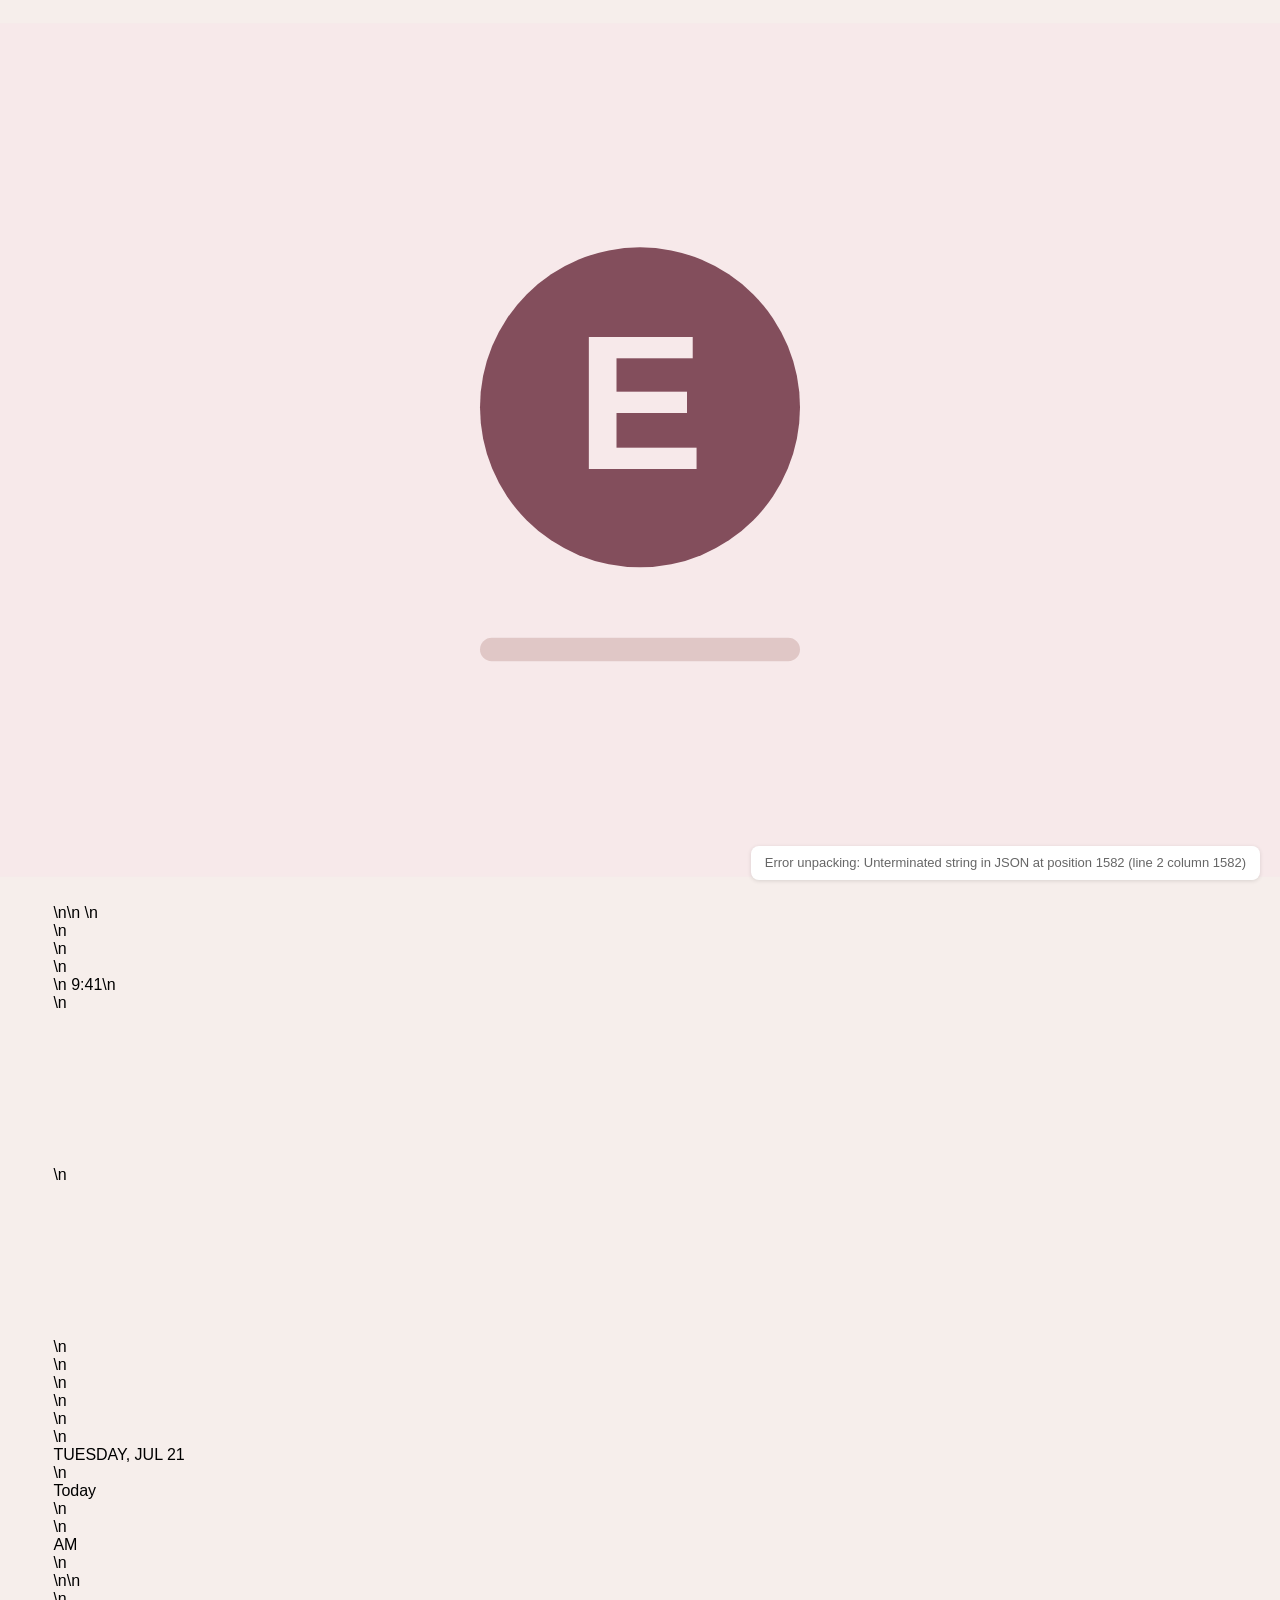
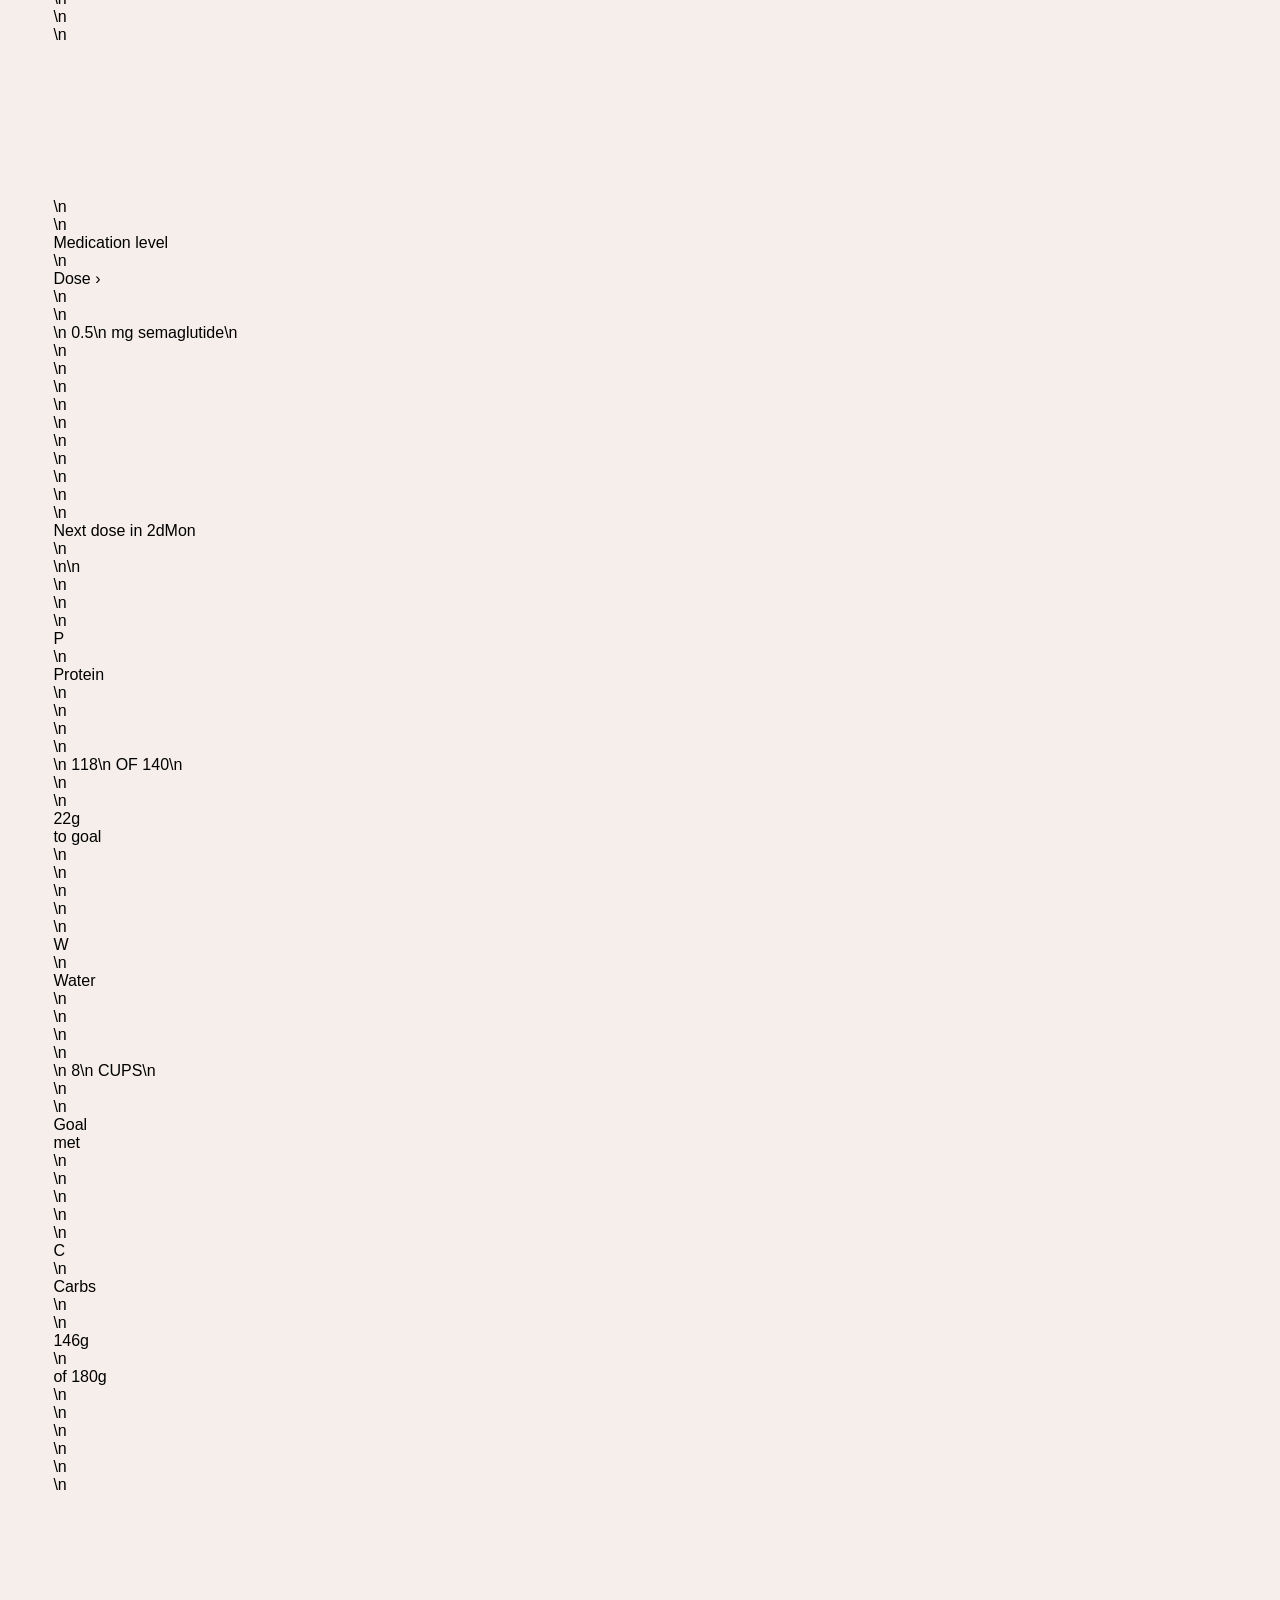
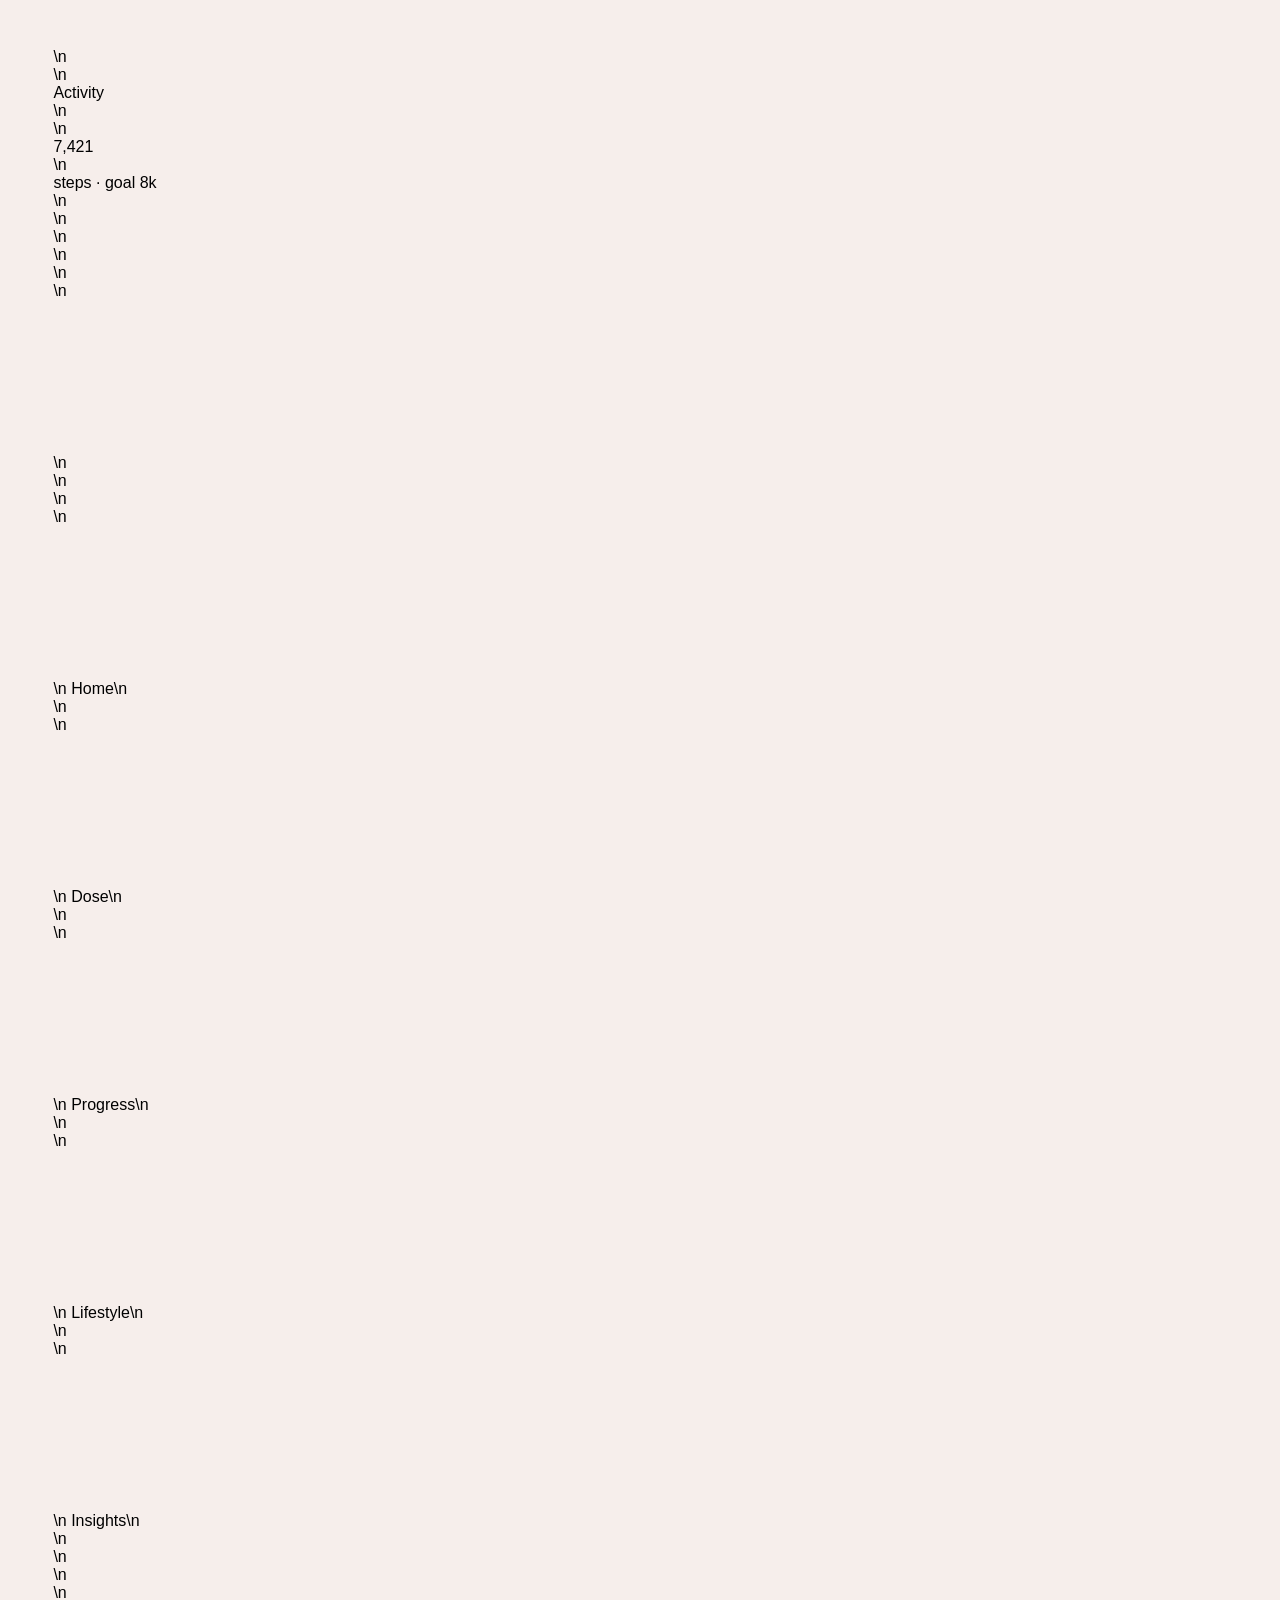
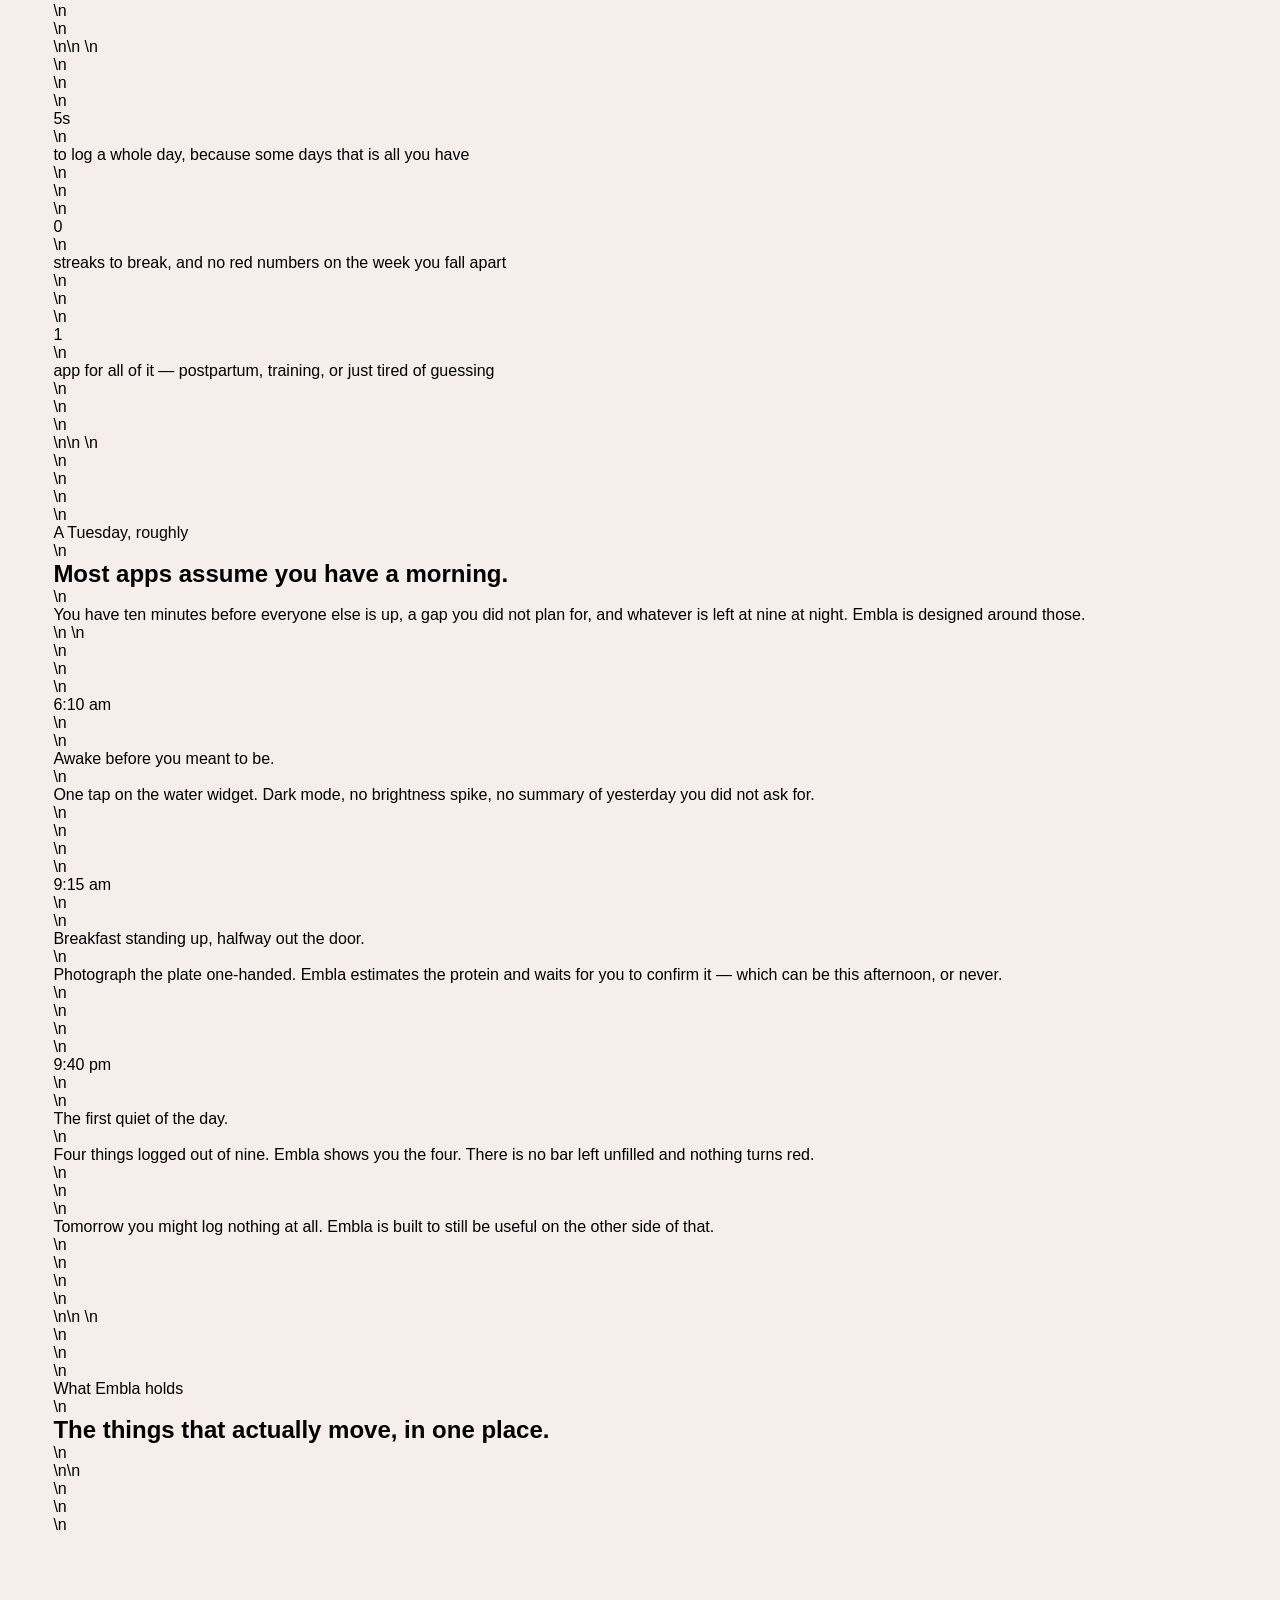
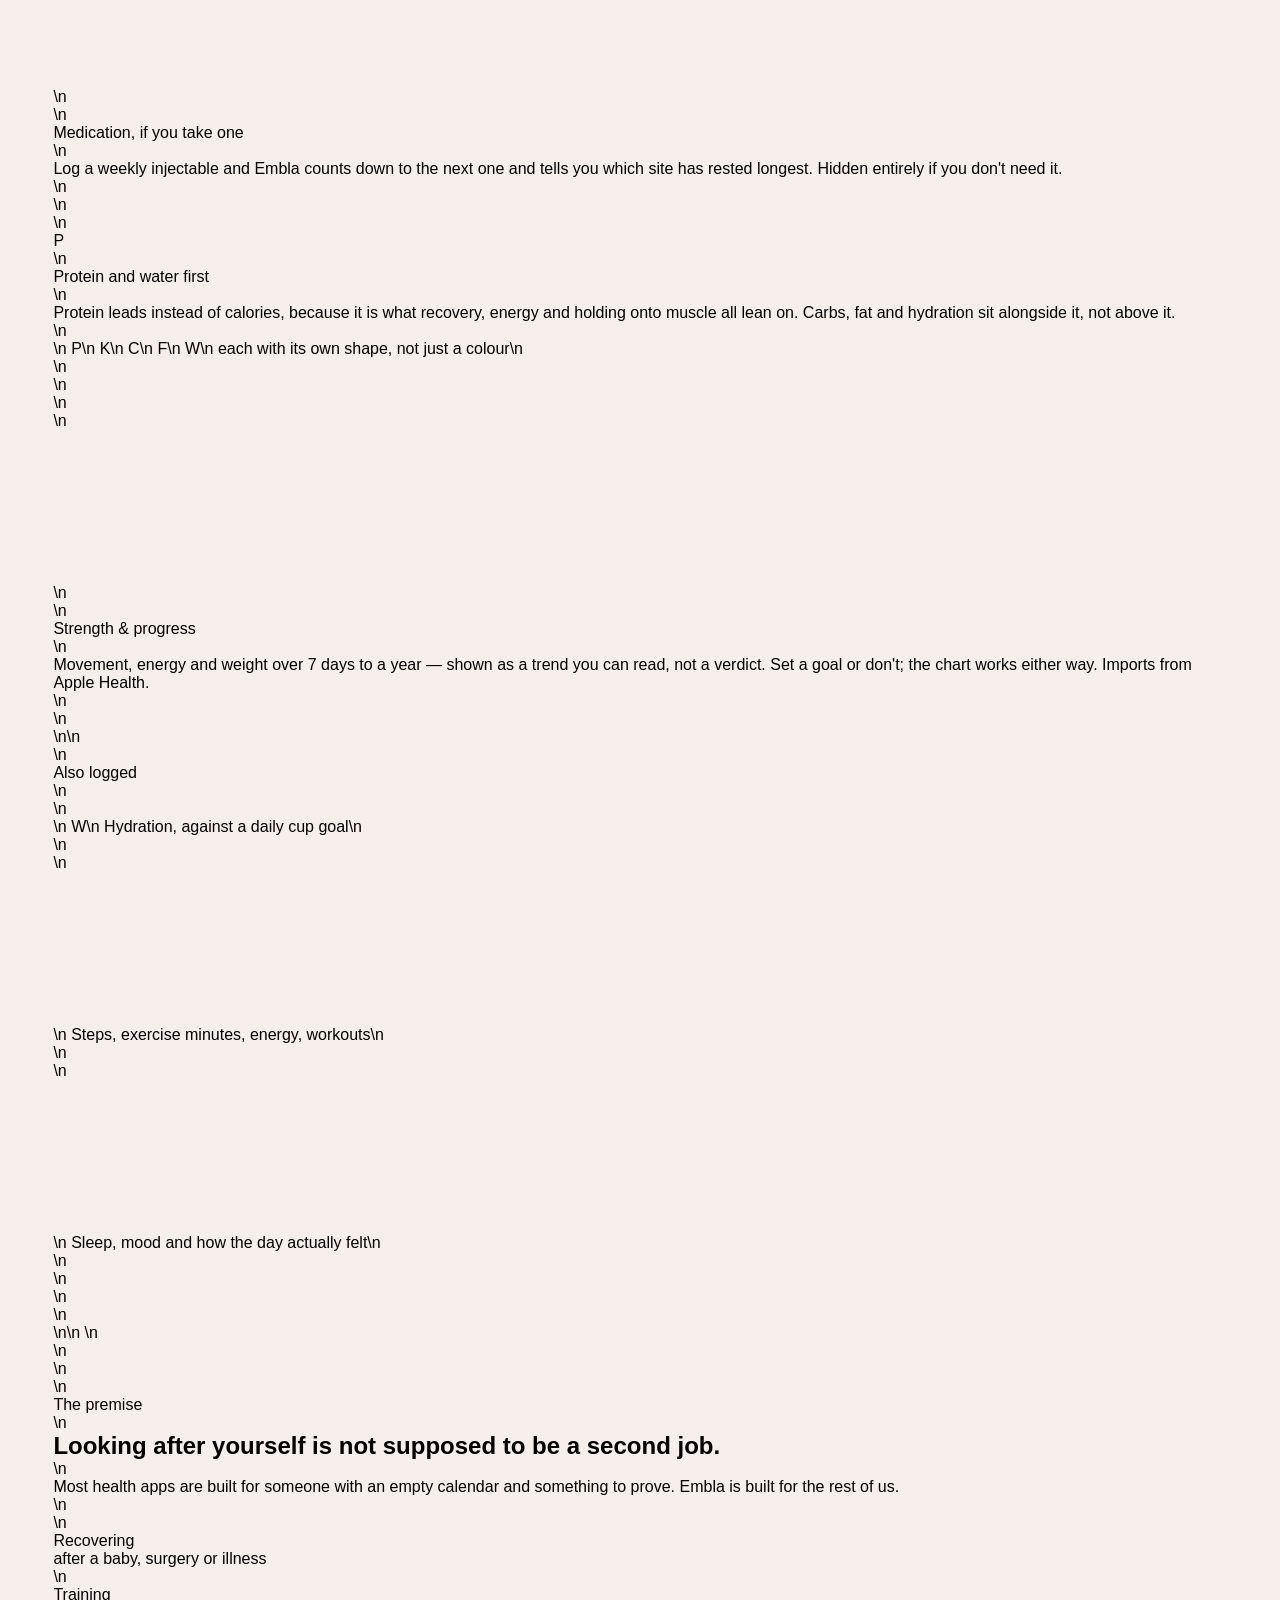
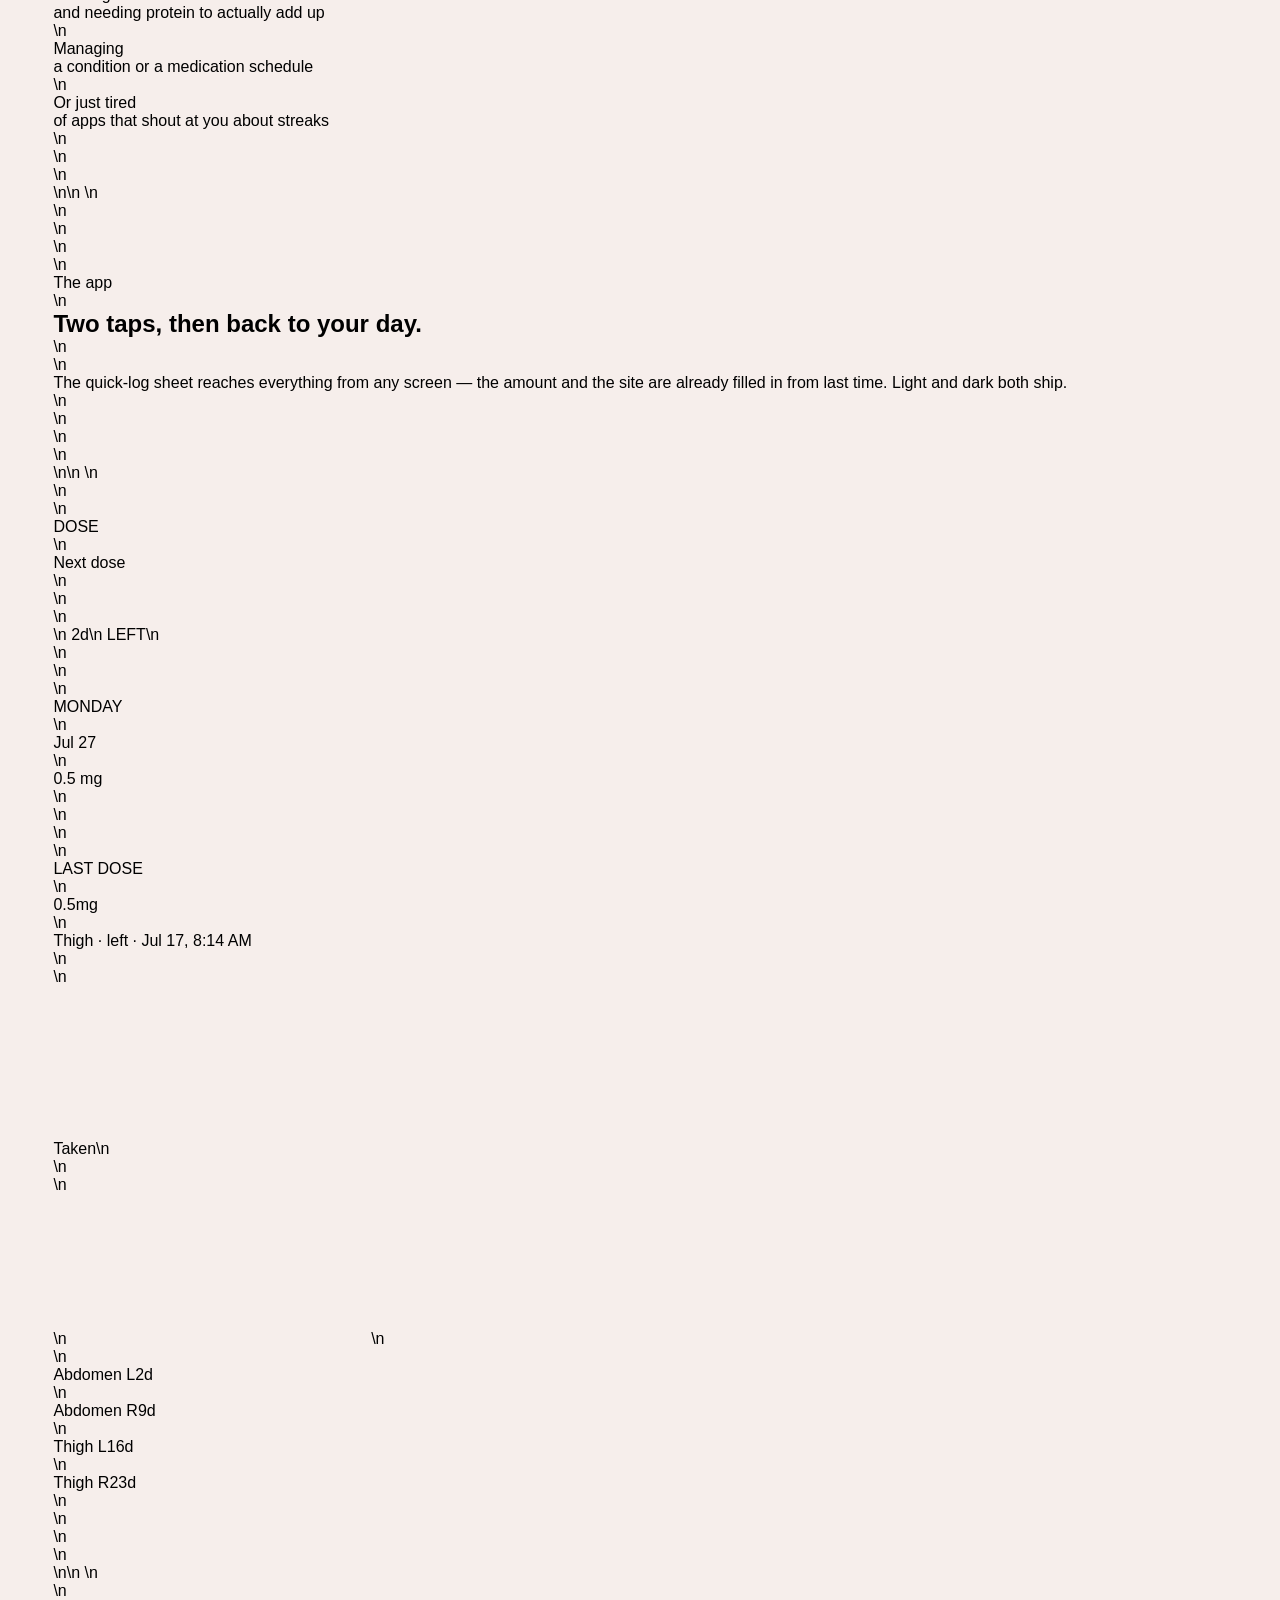
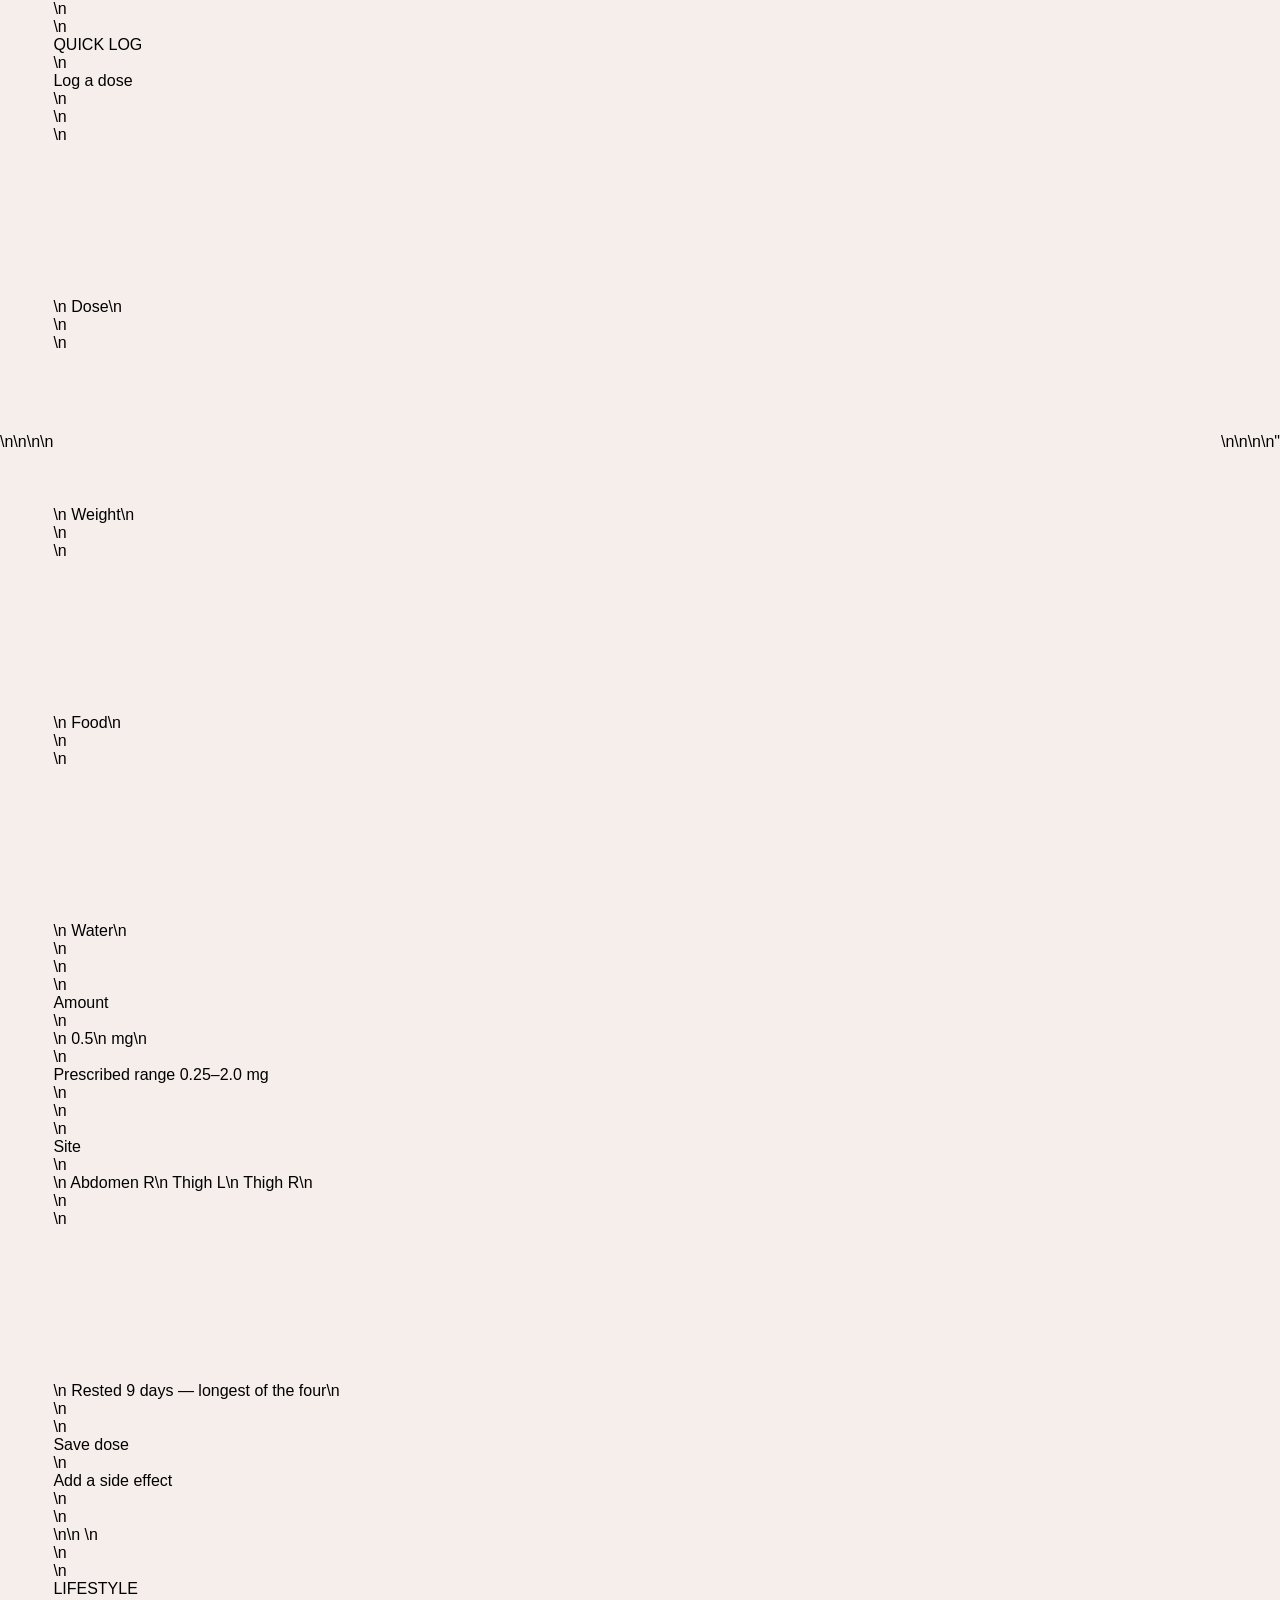
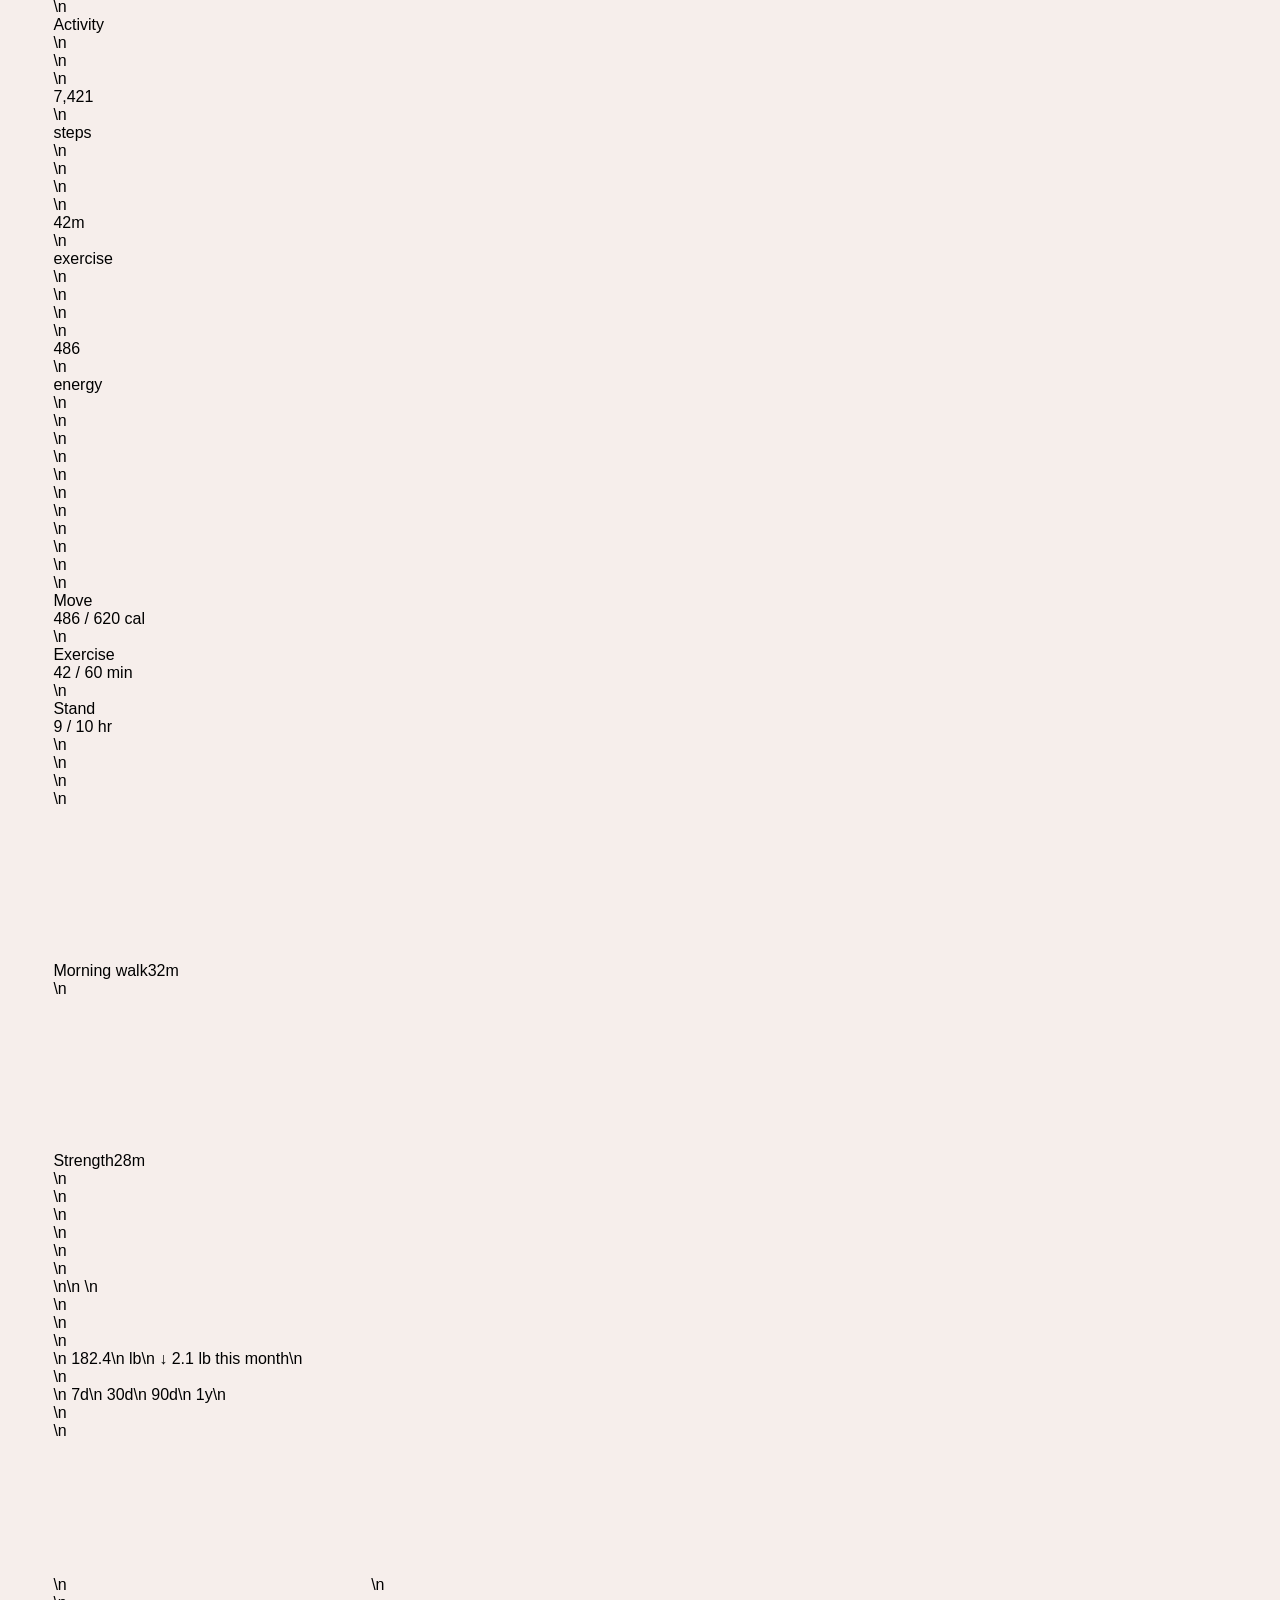
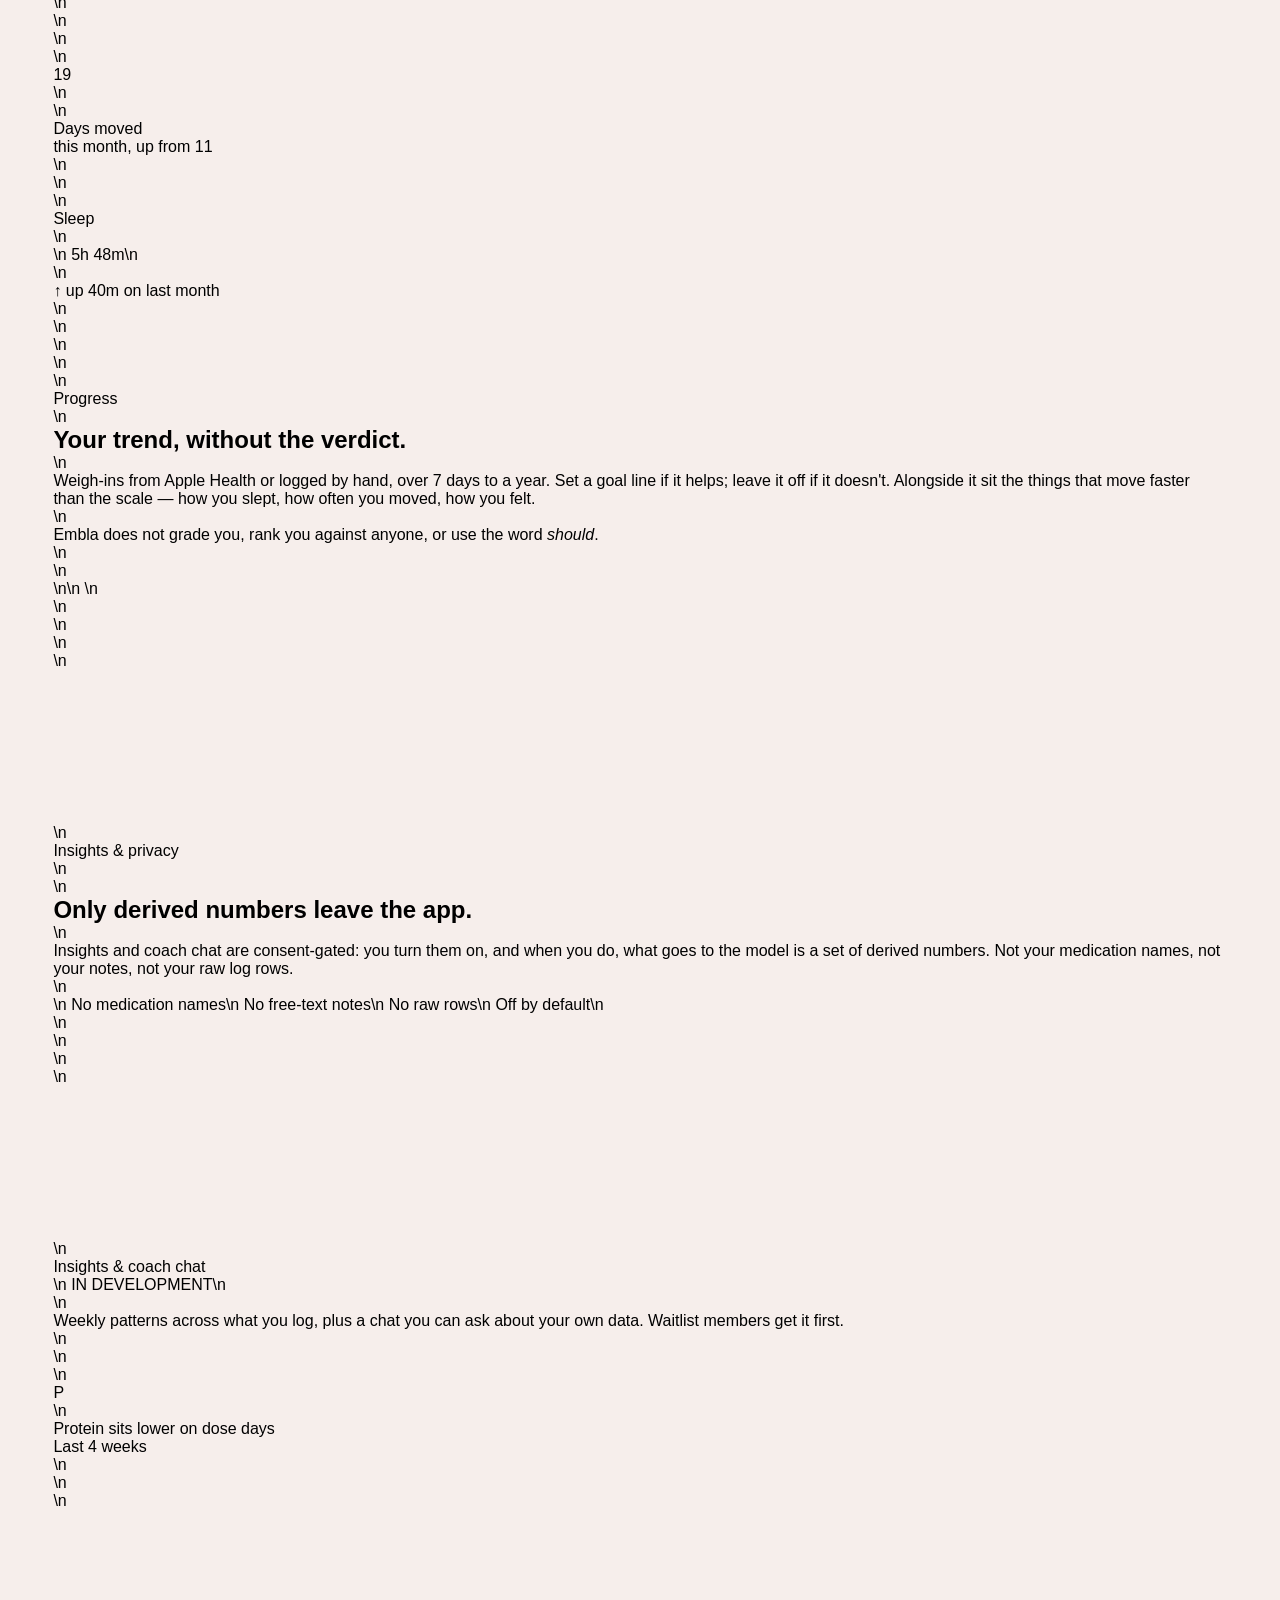
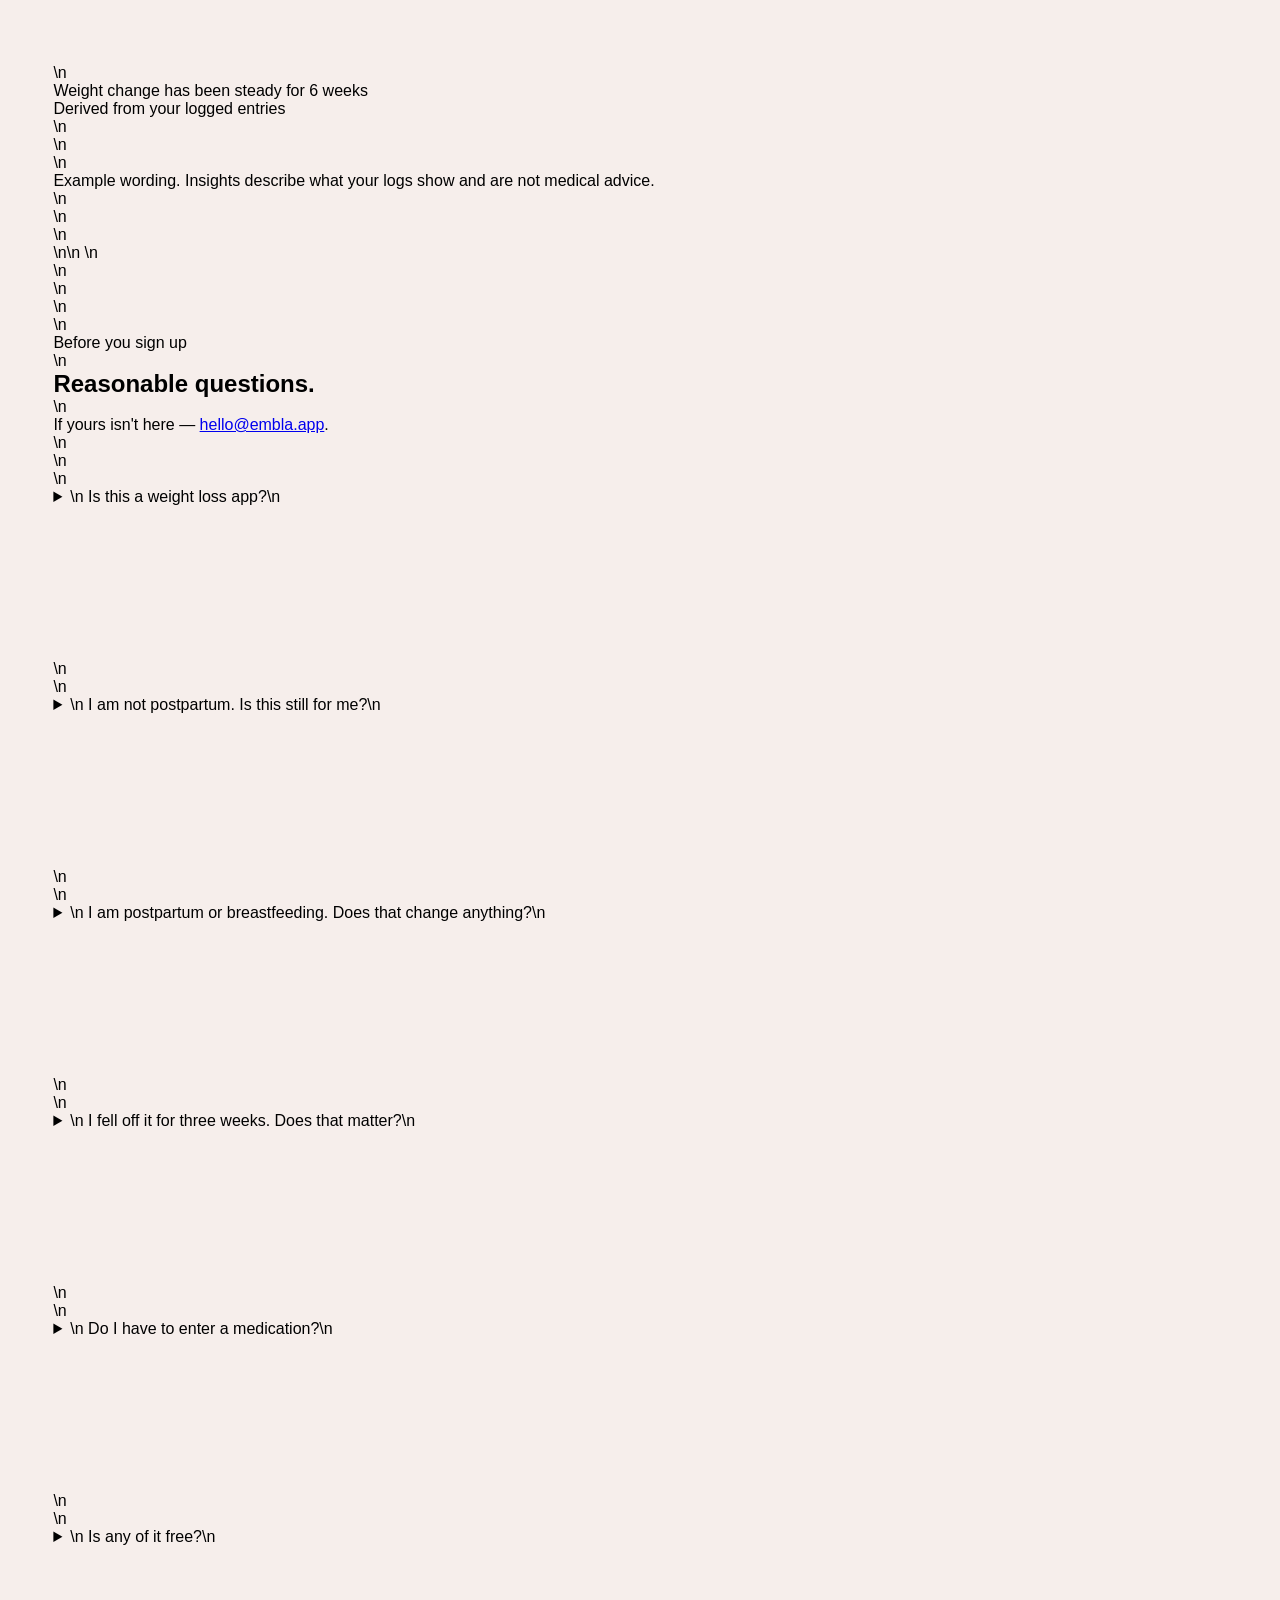
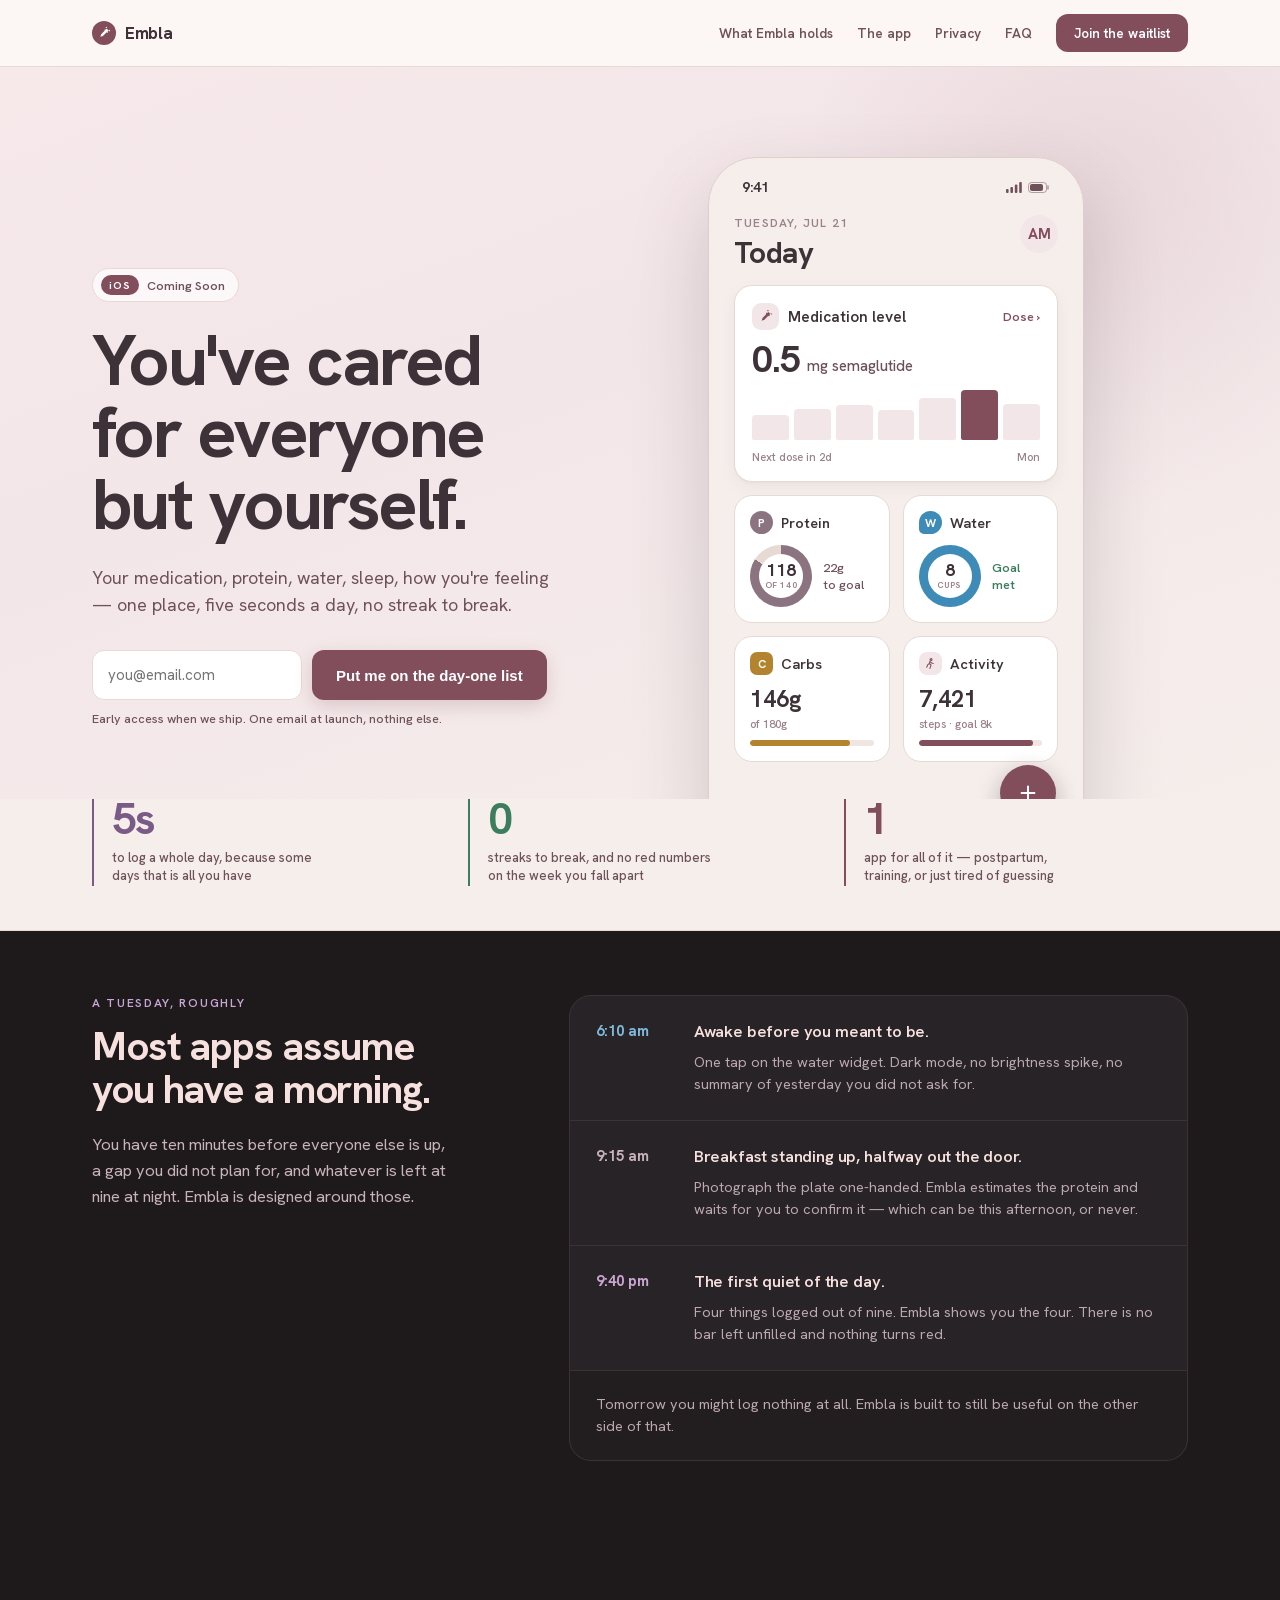
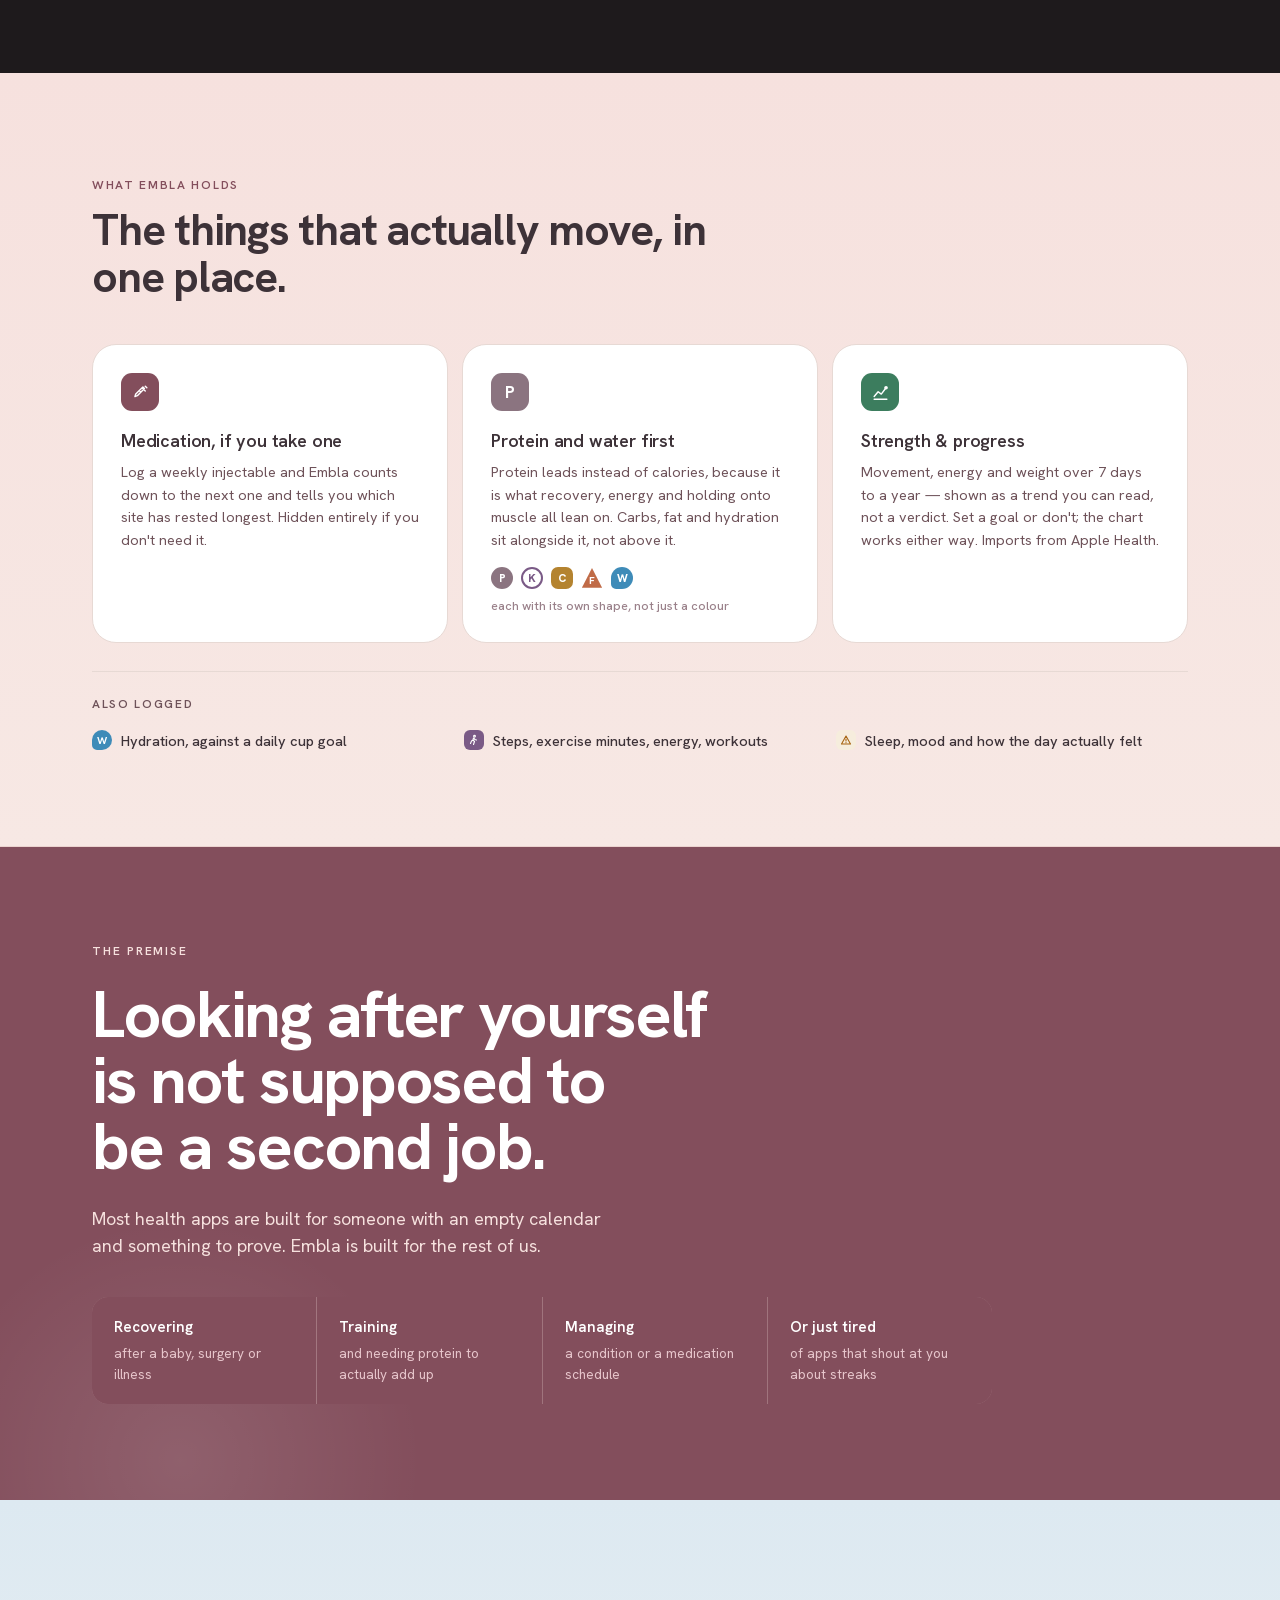
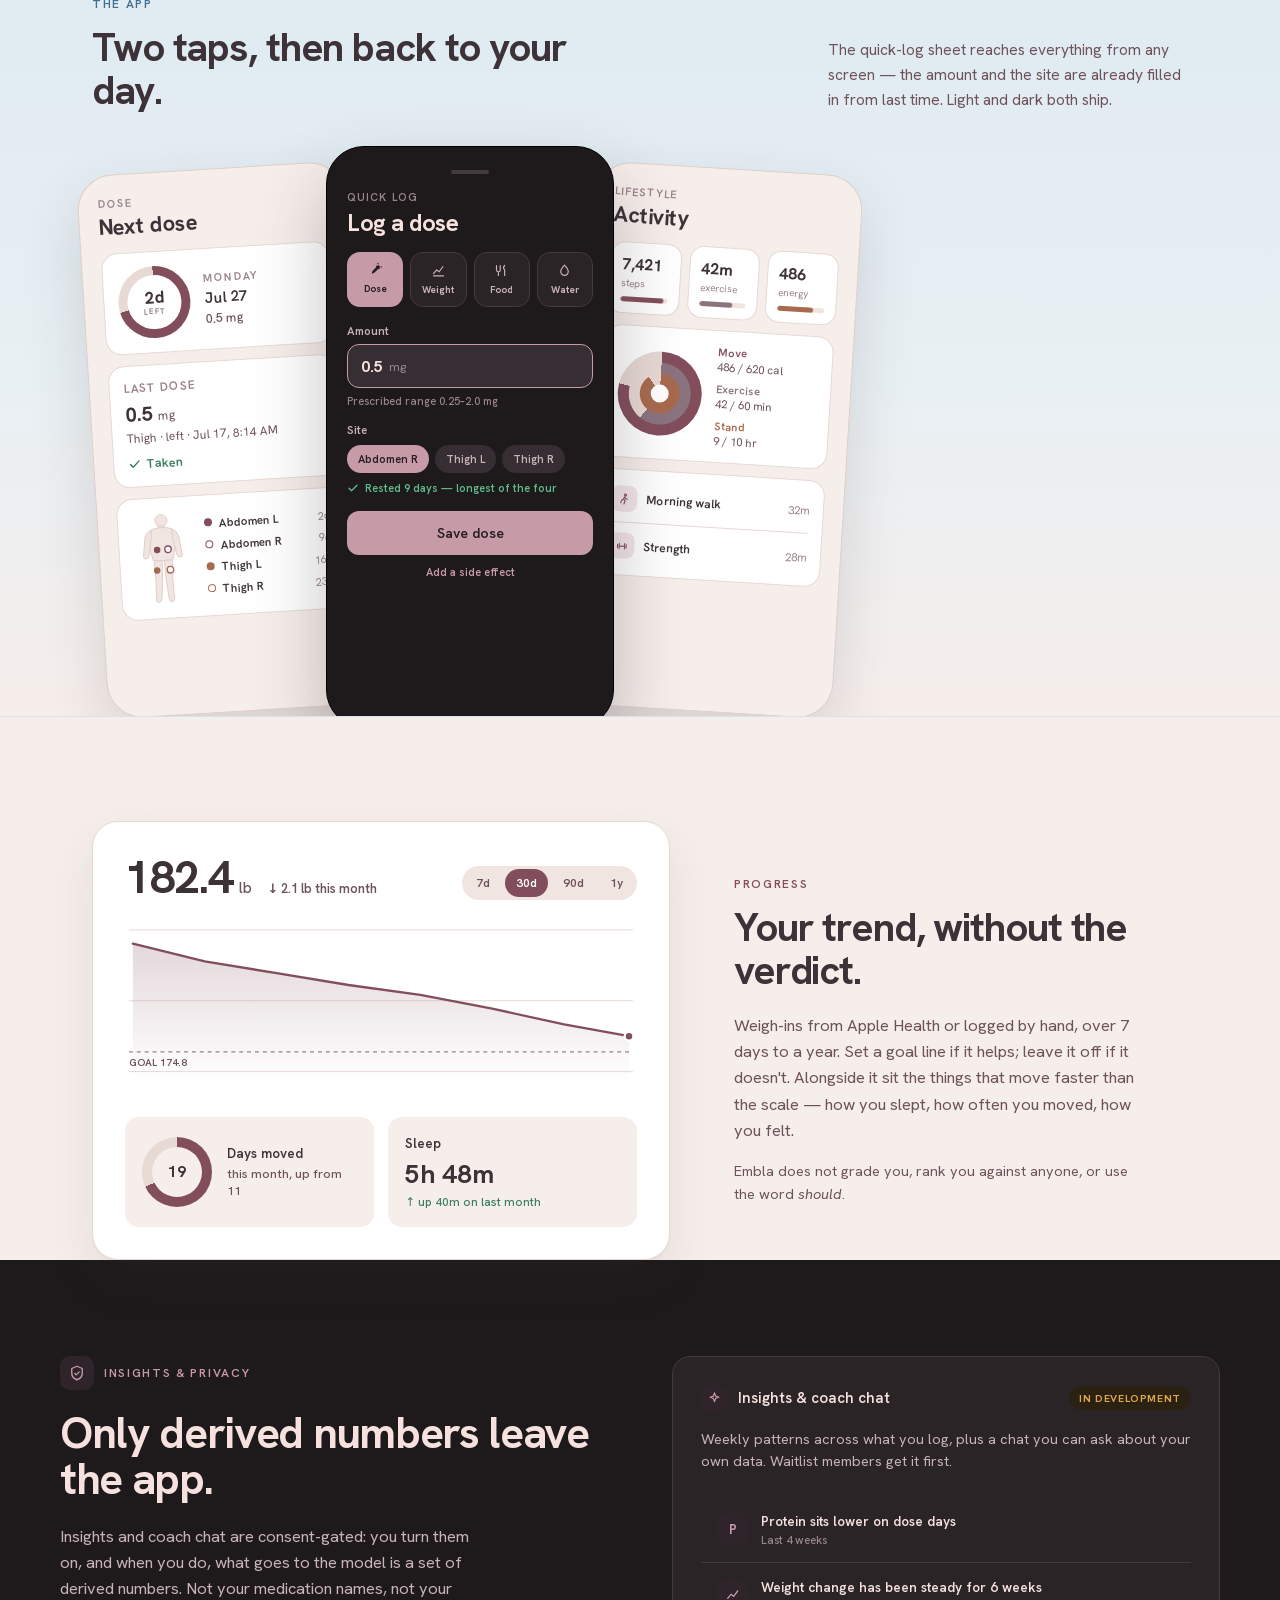
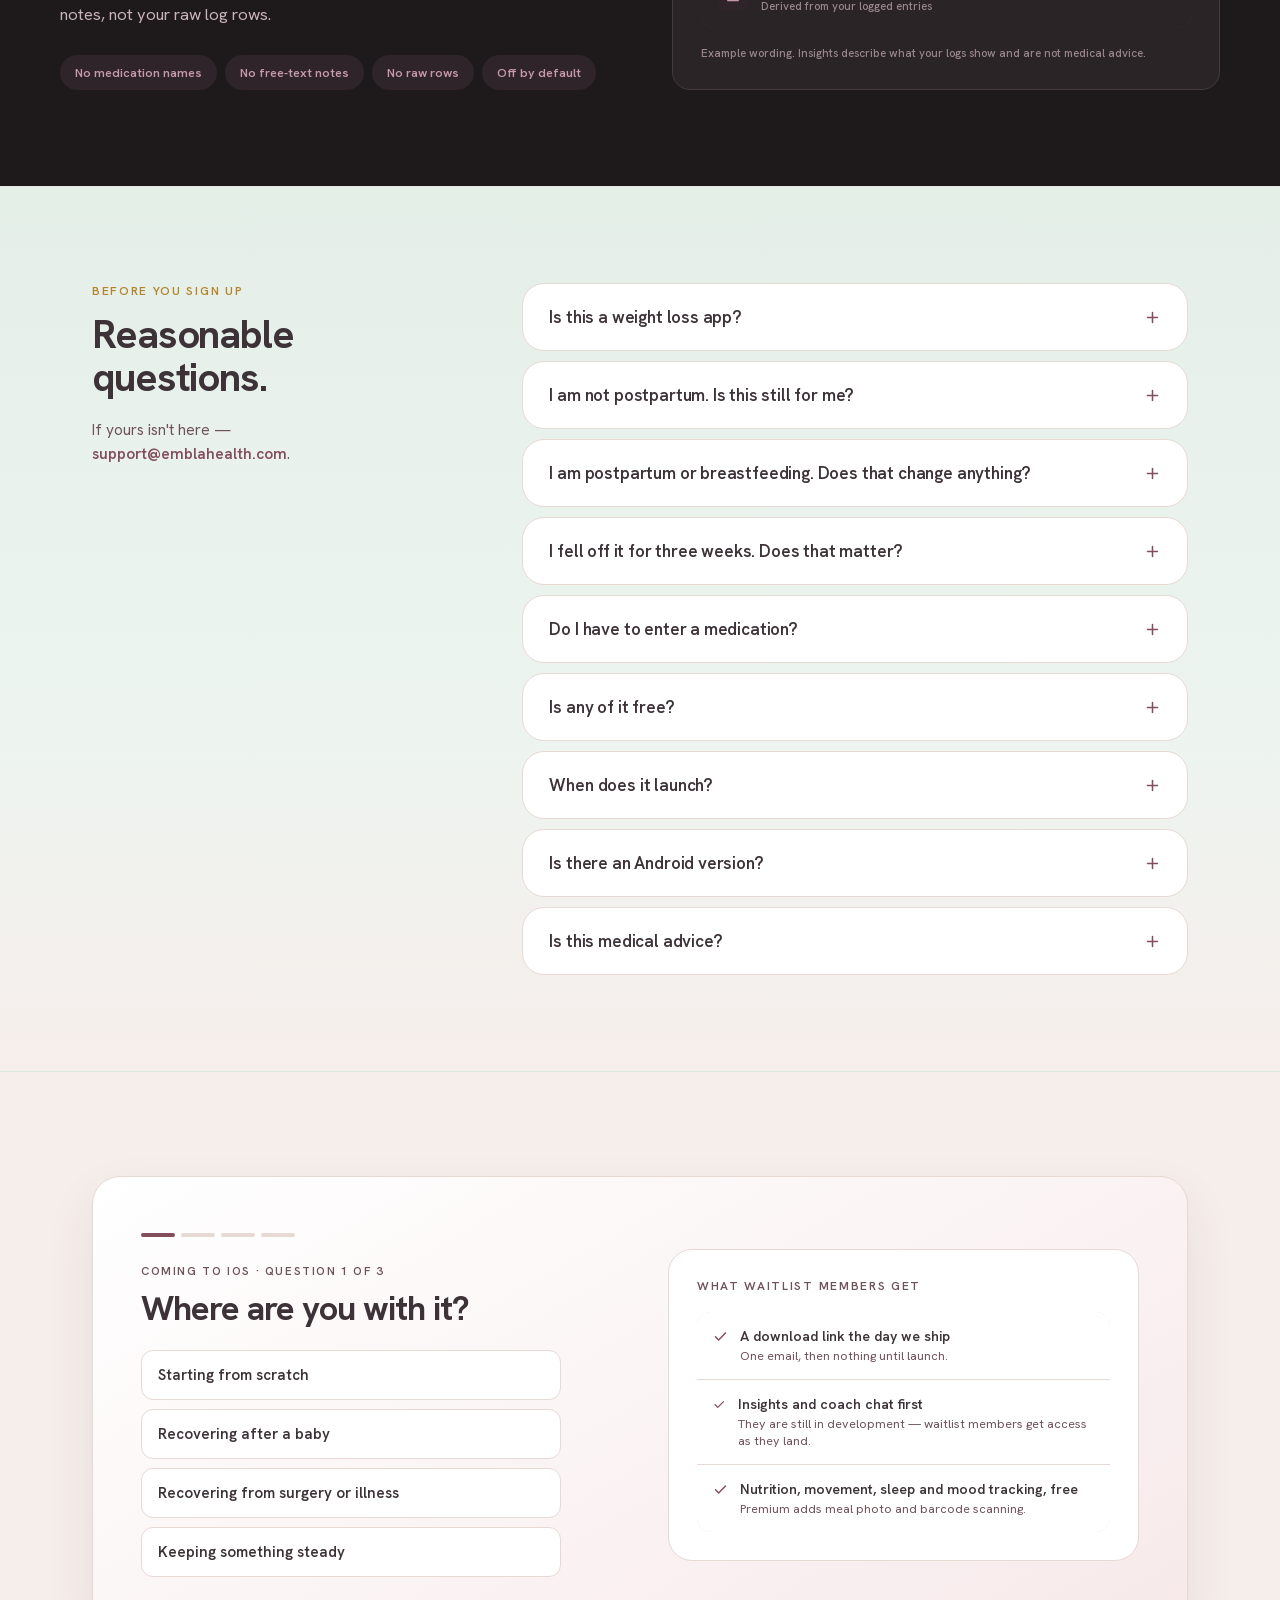
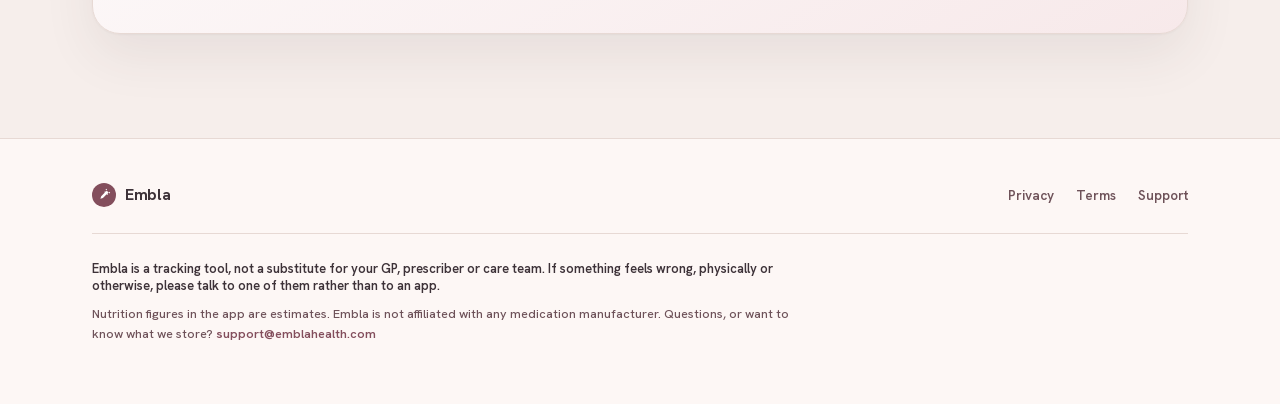
